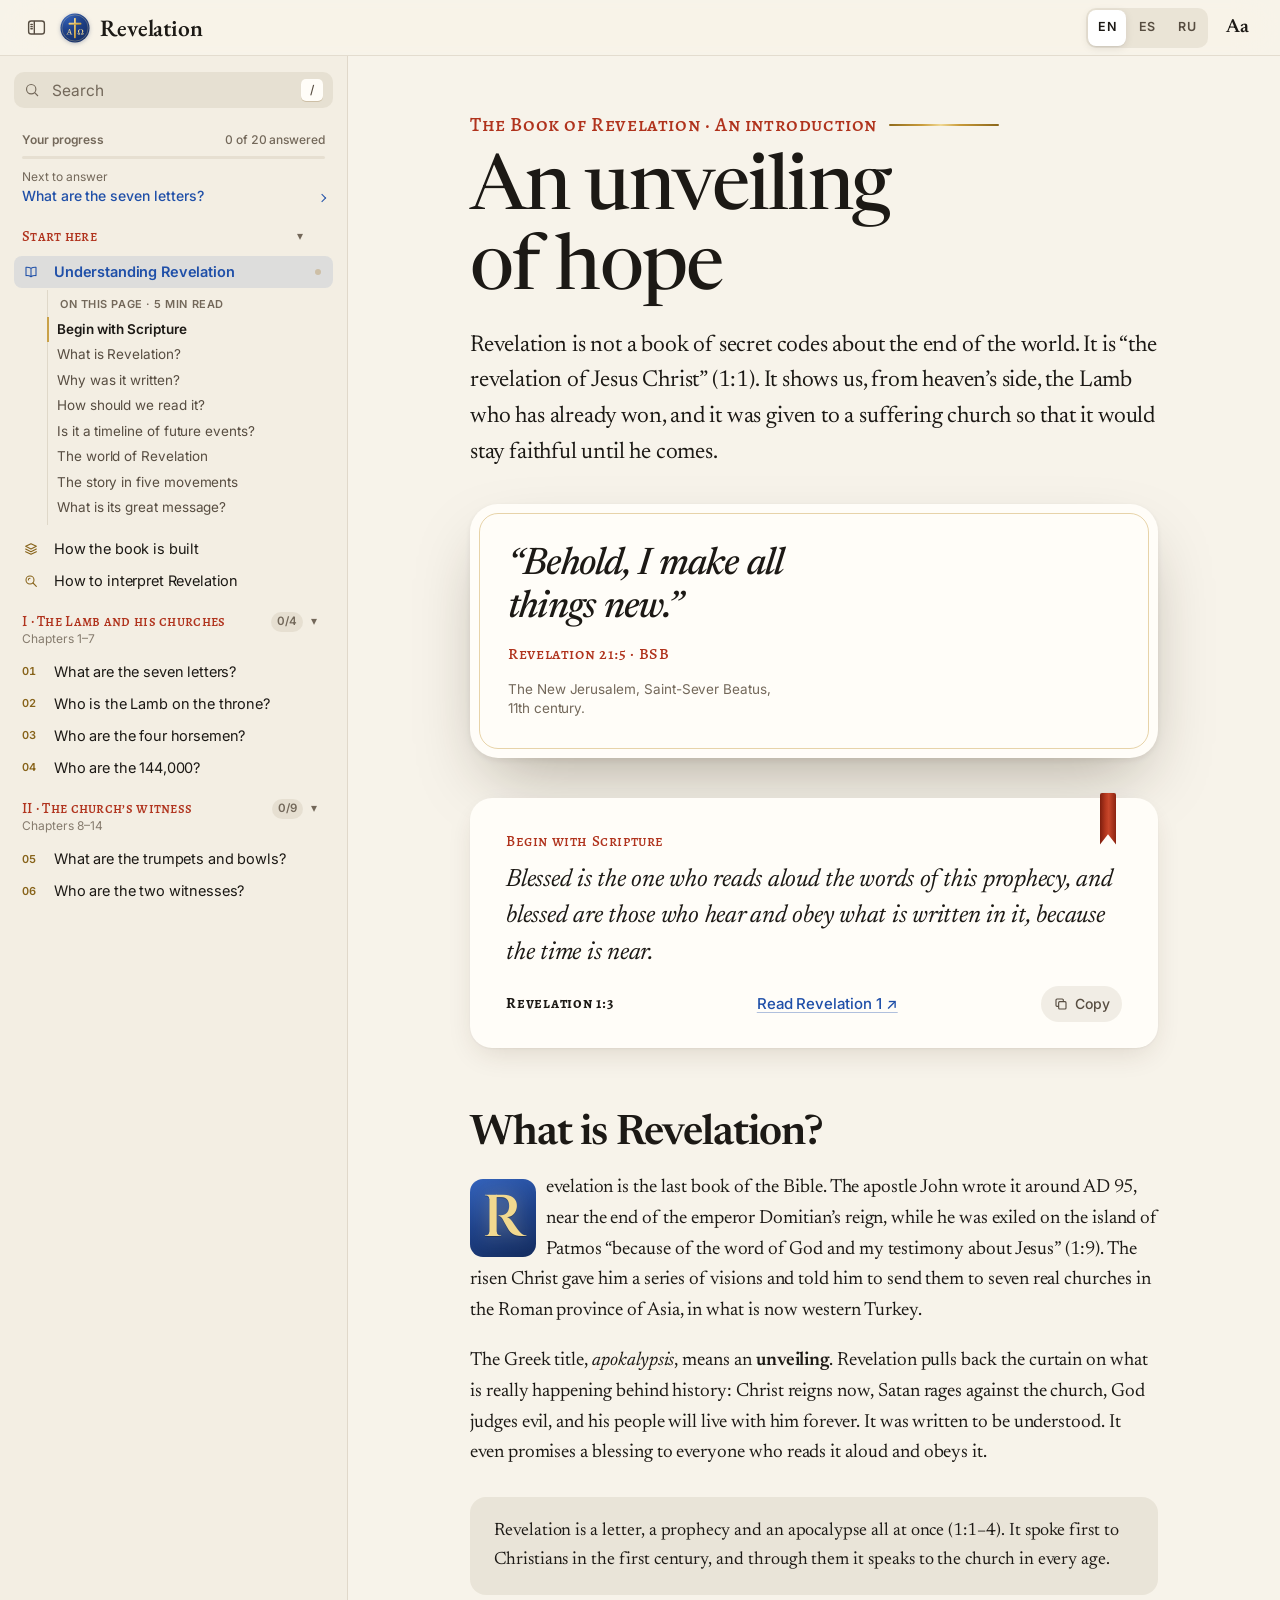
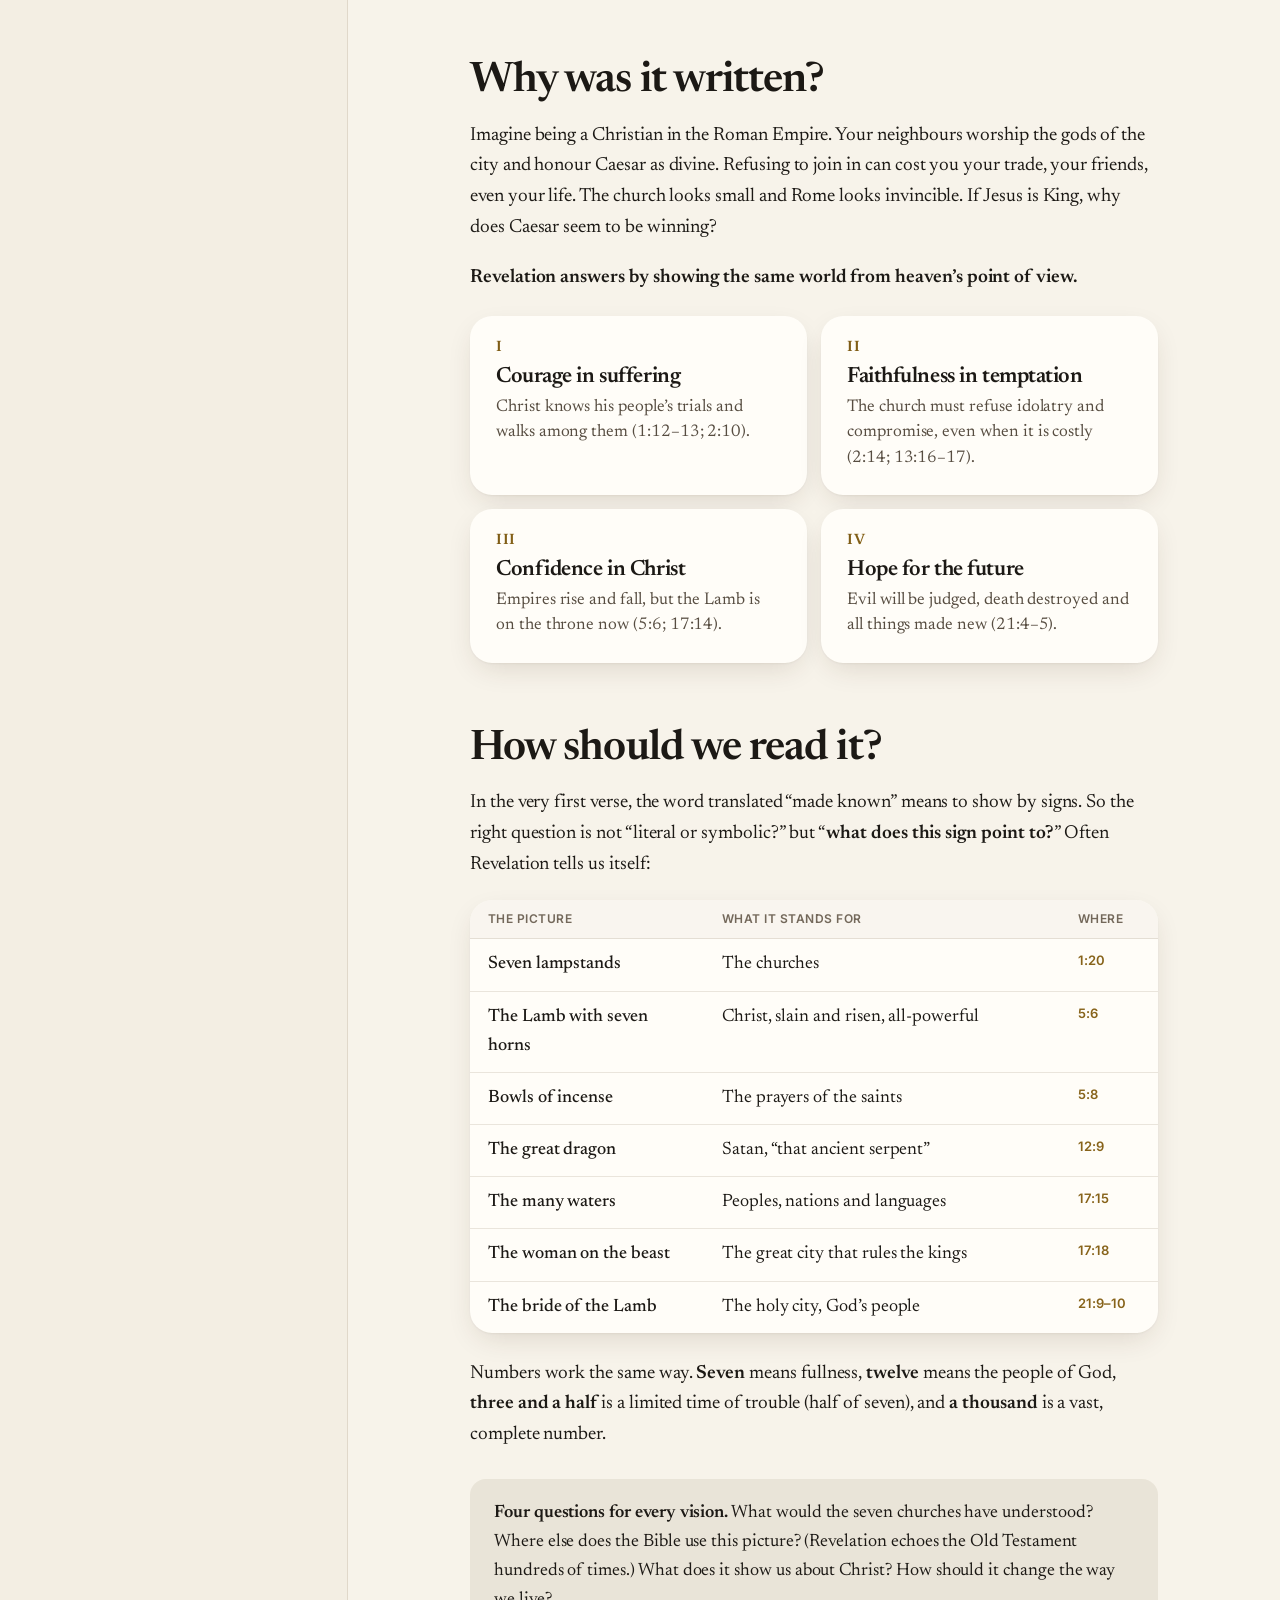
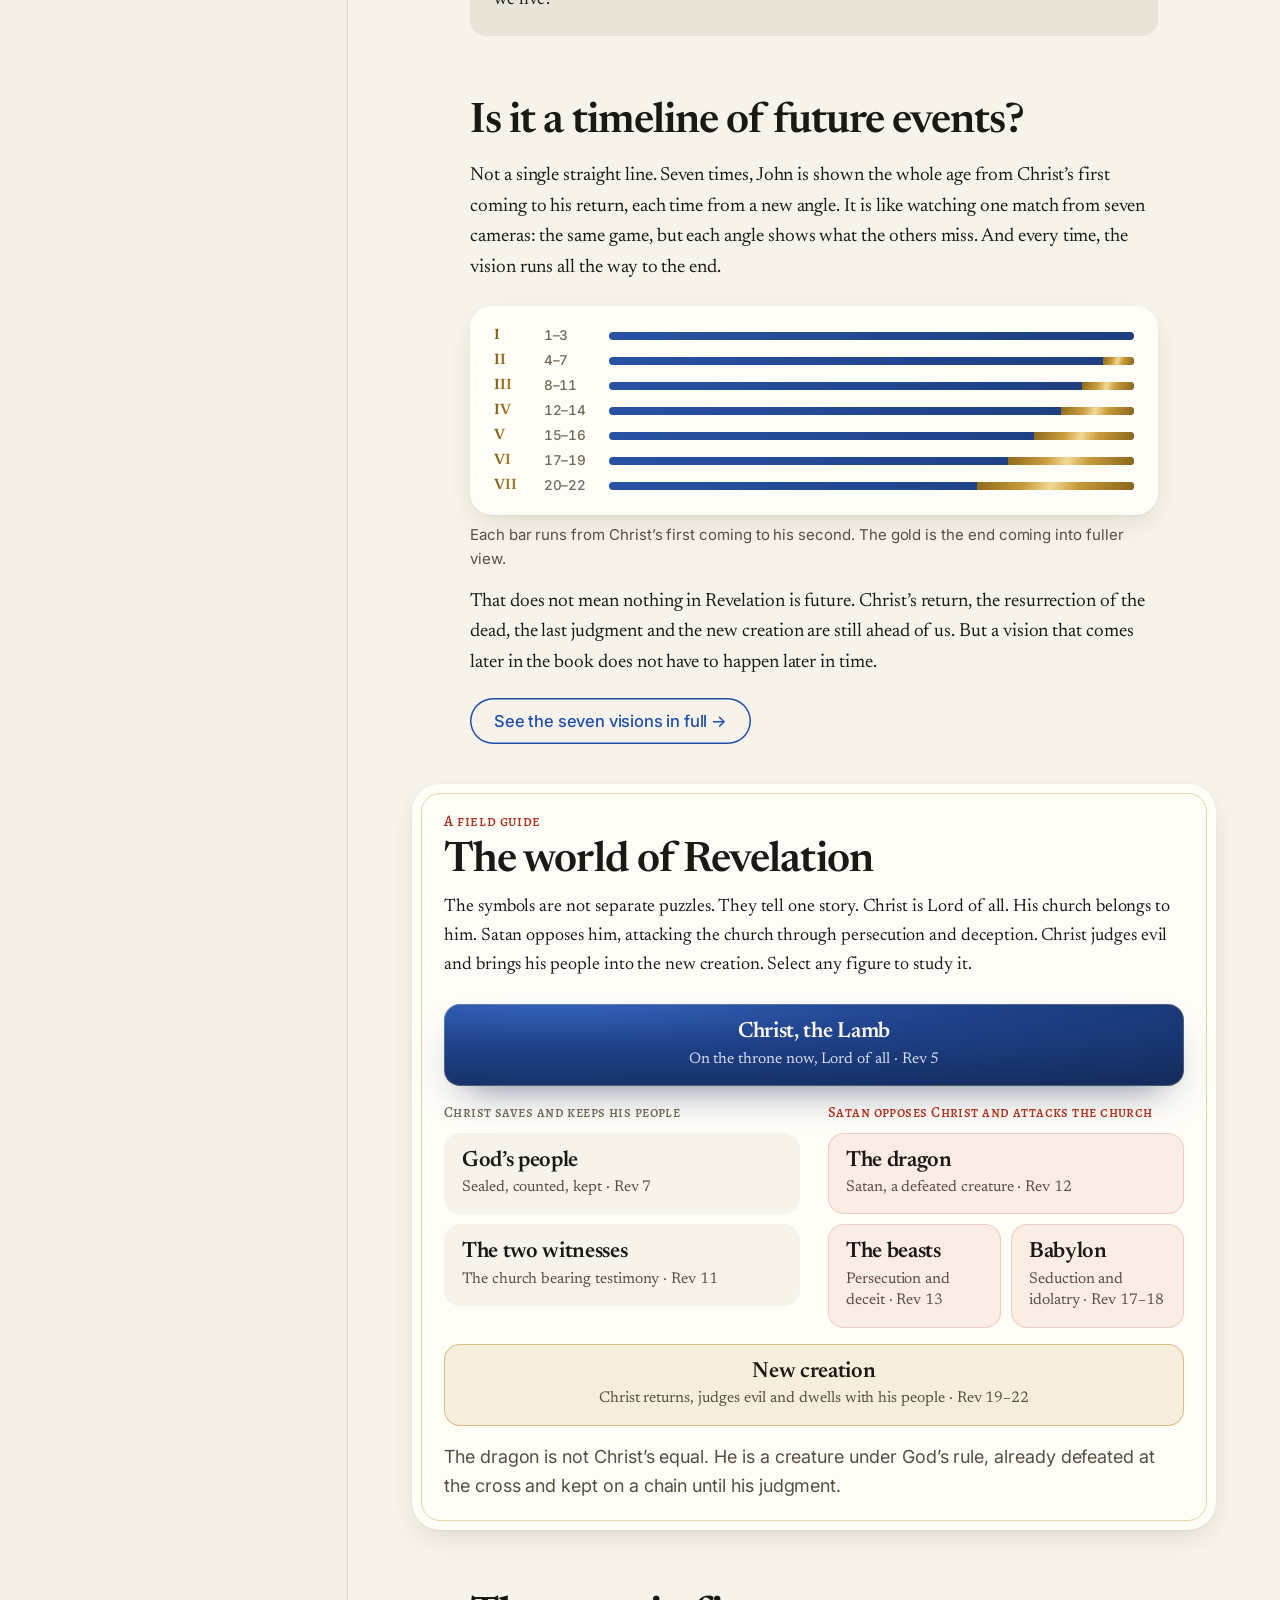
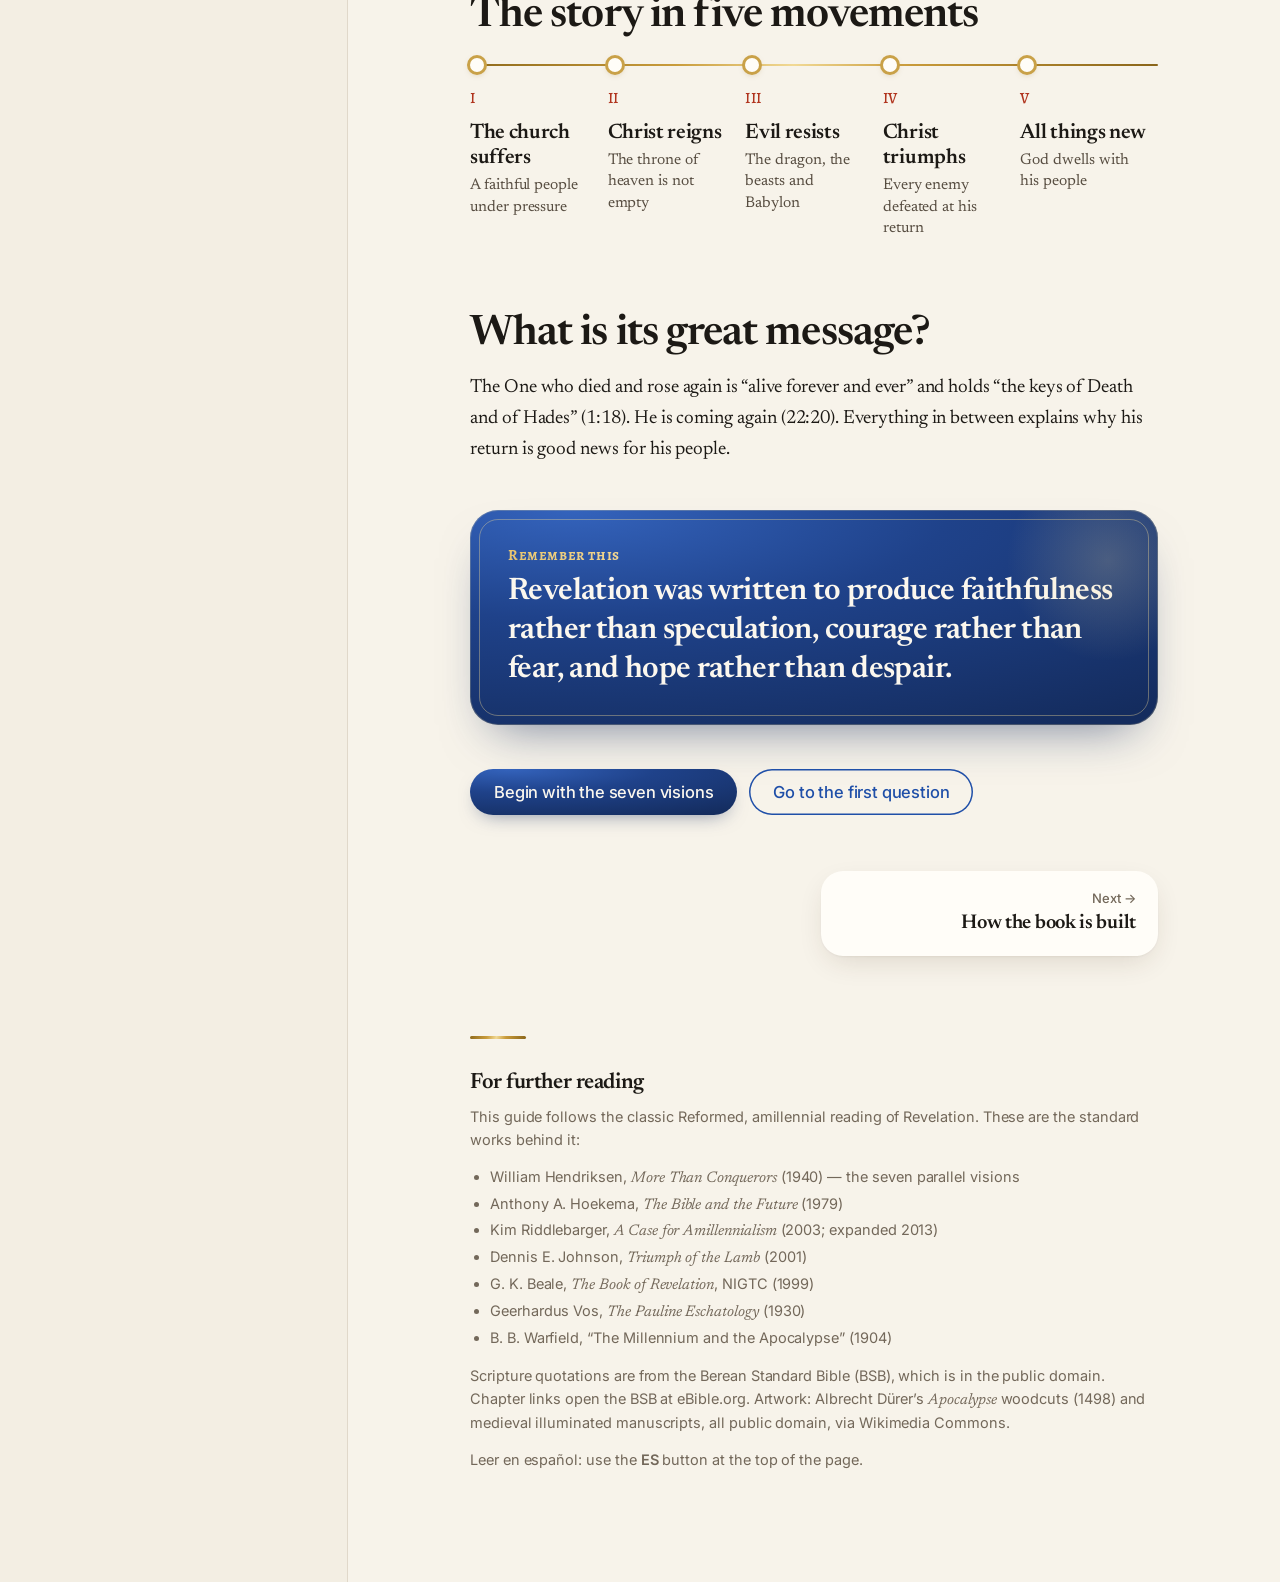
==== index.html @ bdaa878a "Use the favicon from the page itself; drop the placeholder Omega Co-Authored-By: Claude Sonnet 5.5 <" ====
<!DOCTYPE html>
<html lang="en">
<head>
<meta charset="utf-8">
<meta name="viewport" content="width=device-width,initial-scale=1,viewport-fit=cover">
<meta name="color-scheme" content="light dark">
<link rel="icon" type="image/svg+xml" href="data:image/svg+xml,%3Csvg xmlns=%22http://www.w3.org/2000/svg%22 viewBox=%220 0 32 32%22%3E%3Cdefs%3E%0A%3CradialGradient id=%22f-lap%22 cx=%2218%25%22 cy=%220%25%22 r=%22130%25%22%3E%3Cstop offset=%220%22 stop-color=%22%233767C2%22/%3E%3Cstop offset=%22.45%22 stop-color=%22%231F428A%22/%3E%3Cstop offset=%221%22 stop-color=%22%23122858%22/%3E%3C/radialGradient%3E%0A%3ClinearGradient id=%22f-gold%22 x1=%220%22 y1=%220%22 x2=%221%22 y2=%221%22%3E%3Cstop offset=%220%22 stop-color=%22%23FBEBB8%22/%3E%3Cstop offset=%22.45%22 stop-color=%22%23E2BD62%22/%3E%3Cstop offset=%221%22 stop-color=%22%23A97F25%22/%3E%3C/linearGradient%3E%0A%3C/defs%3E%0A%3Ccircle cx=%2216%22 cy=%2216%22 r=%2215.5%22 fill=%22url%28%23f-lap%29%22/%3E%0A%3Ccircle cx=%2216%22 cy=%2216%22 r=%2214%22 fill=%22none%22 stroke=%22%23F1D995%22 stroke-opacity=%22.45%22 stroke-width=%22.7%22/%3E%0A%3Crect x=%2215%22 y=%225.2%22 width=%222%22 height=%2221.6%22 rx=%22.6%22 fill=%22url%28%23f-gold%29%22/%3E%0A%3Crect x=%229.2%22 y=%2210.4%22 width=%2213.6%22 height=%222%22 rx=%22.6%22 fill=%22url%28%23f-gold%29%22/%3E%0A%3Cpath d=%22M7.15 22.84Q7.05 22.84 6.98 22.81Q6.91 22.78 6.91 22.71Q6.91 22.64 6.97 22.59Q7.04 22.55 7.14 22.52Q7.39 22.45 7.57 22.31Q7.76 22.16 7.87 21.91Q8.09 21.41 8.28 20.94Q8.48 20.47 8.66 20.01Q8.84 19.54 9.03 19.06Q9.21 18.58 9.4 18.04Q9.5 17.78 9.53 17.63Q9.57 17.49 9.59 17.42Q9.72 17.38 9.83 17.35Q9.94 17.31 10.08 17.26Q10.2 17.2 10.29 17.11Q10.37 17.01 10.42 16.96Q10.44 16.94 10.47 16.94Q10.49 16.93 10.52 16.98Q10.55 17.03 10.56 17.08Q10.58 17.13 10.6 17.19Q10.79 17.8 10.99 18.43Q11.19 19.05 11.39 19.66Q11.59 20.26 11.77 20.82Q11.96 21.37 12.11 21.84Q12.19 22.07 12.3 22.21Q12.42 22.34 12.56 22.42Q12.7 22.49 12.88 22.53Q12.99 22.56 13.05 22.6Q13.11 22.65 13.11 22.72Q13.11 22.77 13.05 22.8Q13 22.83 12.91 22.83Q12.76 22.83 12.52 22.82Q12.28 22.81 12.03 22.8Q11.78 22.78 11.59 22.78Q11.41 22.78 11.2 22.79Q10.99 22.8 10.78 22.81Q10.57 22.82 10.43 22.82Q10.34 22.82 10.28 22.79Q10.21 22.76 10.21 22.7Q10.21 22.63 10.28 22.58Q10.35 22.53 10.44 22.52Q10.75 22.46 10.89 22.36Q11.03 22.25 10.99 22.04Q10.97 21.9 10.92 21.69Q10.86 21.49 10.81 21.27Q10.75 21.05 10.69 20.87Q10.68 20.8 10.64 20.77Q10.61 20.74 10.51 20.74H8.96Q8.9 20.74 8.87 20.78Q8.83 20.82 8.82 20.9Q8.78 21.01 8.74 21.15Q8.69 21.3 8.64 21.45Q8.59 21.6 8.56 21.73Q8.52 21.85 8.5 21.95Q8.46 22.18 8.58 22.31Q8.71 22.45 9.02 22.52Q9.25 22.59 9.25 22.71Q9.25 22.76 9.19 22.79Q9.14 22.82 9.03 22.82Q8.83 22.82 8.62 22.8Q8.4 22.79 8.15 22.79Q7.89 22.79 7.64 22.82Q7.4 22.84 7.15 22.84ZM9.2 20.35H10.39Q10.51 20.35 10.51 20.3Q10.51 20.27 10.51 20.25Q10.5 20.24 10.49 20.2L9.89 18.22Q9.86 18.1 9.83 18.1Q9.82 18.1 9.77 18.21L9.05 20.2Q9.03 20.25 9.03 20.27Q9.03 20.31 9.08 20.33Q9.13 20.35 9.2 20.35Z%22 fill=%22%23F1D995%22/%3E%0A%3Cpath d=%22M19.21 22.83Q19.14 22.83 19.1 22.8Q19.06 22.77 19.04 22.71Q18.99 22.52 18.89 22.25Q18.79 21.99 18.71 21.75Q18.62 21.5 18.62 21.37Q18.62 21.25 18.73 21.25Q18.8 21.25 18.85 21.3Q18.9 21.35 18.95 21.43Q19.08 21.73 19.35 21.81Q19.62 21.88 19.95 21.88L20.56 21.87Q20.62 21.87 20.63 21.83Q20.64 21.79 20.6 21.74Q20.13 21.49 19.8 21.17Q19.48 20.86 19.32 20.45Q19.15 20.05 19.15 19.57Q19.15 19 19.38 18.54Q19.61 18.09 20.01 17.76Q20.41 17.44 20.92 17.27Q21.44 17.09 22.03 17.09Q22.58 17.09 23.09 17.26Q23.6 17.43 24 17.74Q24.39 18.06 24.62 18.5Q24.86 18.95 24.86 19.49Q24.86 19.98 24.69 20.39Q24.53 20.8 24.21 21.14Q23.88 21.47 23.41 21.73Q23.36 21.77 23.34 21.82Q23.32 21.86 23.38 21.88H24.2Q24.51 21.89 24.73 21.77Q24.95 21.66 25.07 21.4Q25.11 21.31 25.16 21.26Q25.22 21.22 25.29 21.22Q25.39 21.22 25.39 21.34Q25.39 21.42 25.34 21.59Q25.29 21.76 25.21 21.96Q25.14 22.16 25.07 22.36Q25 22.56 24.97 22.71Q24.95 22.77 24.9 22.8Q24.86 22.83 24.79 22.83Q24.68 22.83 24.51 22.83Q24.34 22.82 24.1 22.81Q23.89 22.81 23.72 22.8Q23.54 22.8 23.38 22.8Q23.23 22.8 23.1 22.8Q22.96 22.8 22.82 22.8Q22.67 22.8 22.47 22.8Q22.41 22.8 22.41 22.71Q22.41 22.59 22.48 22.41Q22.55 22.23 22.64 22.15Q22.89 21.95 23.11 21.6Q23.33 21.26 23.47 20.82Q23.62 20.38 23.62 19.91Q23.62 19.43 23.51 18.98Q23.4 18.53 23.2 18.19Q22.99 17.85 22.68 17.64Q22.38 17.43 21.97 17.43Q21.59 17.43 21.29 17.62Q20.99 17.8 20.79 18.13Q20.59 18.45 20.49 18.87Q20.39 19.28 20.39 19.74Q20.39 20.25 20.52 20.72Q20.64 21.19 20.86 21.57Q21.09 21.94 21.37 22.17Q21.47 22.25 21.52 22.41Q21.58 22.57 21.59 22.71Q21.6 22.75 21.58 22.77Q21.56 22.8 21.53 22.8Q21.33 22.8 21.18 22.8Q21.03 22.8 20.89 22.8Q20.76 22.8 20.61 22.8Q20.46 22.8 20.3 22.8Q20.13 22.81 19.94 22.81Q19.69 22.82 19.51 22.83Q19.33 22.83 19.21 22.83Z%22 fill=%22%23F1D995%22/%3E%3C/svg%3E">
<link rel="icon" type="image/png" sizes="32x32" href="[data-uri]">
<link rel="apple-touch-icon" href="[data-uri]">
<meta name="apple-mobile-web-app-title" content="Revelation">
<meta name="theme-color" content="#F7F3EA" media="(prefers-color-scheme: light)">
<meta name="theme-color" content="#13110E" media="(prefers-color-scheme: dark)">
<meta name="description" content="A clear, hopeful guide to the Book of Revelation: seven visions of one age, and twenty of its most misunderstood questions, read in the light of all Scripture.">
<title>Revelation · The Illuminated Codex / Apocalipsis · El Códice Iluminado / Откровение · Иллюминированный кодекс</title>
<script>
/* Apply saved reading settings before first paint, so there is no flash. */
(function () {
  try {
    var get = function (k) { var v = localStorage.getItem('codex:' + k); return v === null ? null : JSON.parse(v); };
    var r = document.documentElement, theme = get('theme') || 'vellum', size = get('size');
    if (theme === 'auto') theme = matchMedia('(prefers-color-scheme: dark)').matches ? 'night' : 'vellum';
    r.dataset.theme = theme;
    if (size) r.style.setProperty('--zoom', size);
    if (get('side') === false) r.dataset.side = 'hidden';
  } catch (e) { document.documentElement.dataset.theme = 'vellum'; }
})();
</script>
<link rel="preconnect" href="https://fonts.googleapis.com">
<link rel="preconnect" href="https://fonts.gstatic.com" crossorigin>
<link rel="stylesheet" href="https://fonts.googleapis.com/css2?family=Alegreya+SC:wght@500;700&amp;family=Cinzel:wght@600&amp;family=EB+Garamond:wght@600&amp;family=Inter:opsz,wght@14..32,400..700&amp;family=Literata:ital,opsz,wght@0,7..72,400..650;1,7..72,400..600&amp;family=Newsreader:ital,opsz,wght@0,6..72,400..650;1,6..72,400..600&amp;display=swap">
<style>
/* ==========================================================================
   Revelation · The Illuminated Codex
   One stylesheet. Tokens first, then layout, then components.
   ========================================================================== */

:root{
  --vellum:#F4EBD6;      /* page ground */
  --vellum-2:#EADBB9;    /* deeper vellum: panels, "age to come" */
  --paper:#FBF6EA;       /* raised surfaces */
  --rule:#D9C7A0;        /* hairlines */
  --rule-strong:#A68A62;
  --ink:#2B1D12;         /* body text */
  --ink-2:#5A4632;       /* secondary text */
  --ink-3:#7A6449;       /* captions (still 4.5:1 on vellum) */
  --lapis:#1F3A6B;       /* Christ, the church, the present age */
  --lapis-2:#2E4E86;
  --lapis-ink:#F6EEDC;   /* text on lapis */
  --gilt:#C9A045;        /* gold leaf: fills and rules only */
  --gilt-deep:#7E5A17;   /* gold as text */
  --gilt-pale:#E6C877;   /* gold on lapis */
  --vermilion:#9E2A17;   /* rubrics, warnings */
  --vermilion-pale:#F3DED2;
  --verdigris:#2F6152;   /* correct answers, connections */
  --verdigris-pale:#DCE8DF;
  --link:#1F3A6B;        /* lapis used as text */
  --hover:#FFFFFF;       /* hovered raised surface */
  --art-bg:#EFE6CF;
  --myth-line:#E2BFAE;
  --myth-ink:#4A2418;
  --enemy-line:#D9A894;
  --clean-bg:#EEF3EC;
  --select:#E3CF9B;
  --christ-small:#DCE3F0;
  --shade:rgba(27,20,12,.55);
  --shadow:0 18px 50px rgba(43,29,18,.18);
  --side-w:300px;

  --display:'EB Garamond',Georgia,'Times New Roman',serif;
  --text:'EB Garamond',Georgia,'Times New Roman',serif;
  --caps:'Cinzel',Georgia,serif;

  --measure:44rem;
  --wide:62rem;
  --radius:3px;
  --top:64px;
}

/* Night: a low-glare page for evening reading */
:root[data-theme="night"]{
  color-scheme:dark;
  --vellum:#1B1612; --vellum-2:#2A221A; --paper:#231C16;
  --rule:#3B3126; --rule-strong:#6A5944;
  --ink:#EDE3CF; --ink-2:#CDBEA4; --ink-3:#AE9D82;
  --lapis:#2A4A80; --lapis-2:#335A98; --lapis-ink:#F4ECDA;
  --gilt:#B9933F; --gilt-deep:#D6B266; --gilt-pale:#E8CD84;
  --vermilion:#E58A6D; --vermilion-pale:#3A221A;
  --verdigris:#86C3AC; --verdigris-pale:#1C3329;
  --link:#A9C2EE; --hover:#2D251D; --art-bg:#D8CCB1;
  --myth-line:#5C3527; --myth-ink:#F2D3C4; --enemy-line:#6E3F30; --clean-bg:#1F2E26;
  --select:#5A4A2A; --christ-small:#C9D5EC; --shade:rgba(0,0,0,.6); --shadow:0 18px 50px rgba(0,0,0,.5);
}

*,*::before,*::after{box-sizing:border-box}
html{scroll-padding-top:calc(var(--top) + 24px);-webkit-text-size-adjust:100%;overflow-x:clip}
@media (prefers-reduced-motion:no-preference){html{scroll-behavior:smooth}}
body{
  margin:0;background:var(--vellum);color:var(--ink);
  font:400 19px/1.7 var(--text);
  font-kerning:normal;font-variant-ligatures:common-ligatures;
  -webkit-font-smoothing:antialiased;overflow-x:clip;
}
img{max-width:100%;display:block}
button,input,select{font:inherit;color:inherit}
button{cursor:pointer}
a{color:var(--link);text-decoration-thickness:1px;text-underline-offset:3px}
a:hover{color:var(--vermilion)}
::selection{background:var(--select);color:var(--ink)}
:focus-visible{outline:3px solid var(--lapis-2);outline-offset:3px}
[hidden]{display:none!important}
.sr-only{position:absolute;width:1px;height:1px;padding:0;margin:-1px;overflow:hidden;clip:rect(0 0 0 0);white-space:nowrap;border:0}
.skip{position:absolute;left:16px;top:-60px;z-index:300;background:var(--lapis);color:var(--lapis-ink);padding:10px 16px;font:500 15px var(--text);text-decoration:none}
.skip:focus{top:12px;color:var(--lapis-ink)}

/* ---------- Top bar ---------- */
.topbar{position:sticky;top:0;z-index:50;height:var(--top);background:var(--vellum);border-bottom:1px solid var(--rule)}
.topbar-inner{max-width:1480px;height:100%;margin:0 auto;padding:0 28px;display:flex;align-items:center;justify-content:space-between;gap:16px}
.brand{display:flex;align-items:baseline;gap:12px;text-decoration:none;color:var(--ink);min-width:0}
.brand-mark{font:600 24px/1 var(--caps);letter-spacing:.06em;color:var(--ink)}
.brand-sub{font:400 15px/1 var(--text);font-style:italic;color:var(--ink-2);white-space:nowrap}
.top-actions{display:flex;align-items:center;gap:10px}
.top-status{font:500 12px/1 var(--caps);letter-spacing:.14em;text-transform:uppercase;color:var(--ink-2);white-space:nowrap}
.lang-pick{display:inline-flex;border:1px solid var(--rule-strong);border-radius:var(--radius);background:var(--paper);overflow:hidden}
.lang-pick button{min-width:44px;min-height:44px;padding:0 10px;border:0;background:none;font:600 12.5px/1 var(--caps);letter-spacing:.12em;color:var(--ink-2)}
.lang-pick button+button{border-left:1px solid var(--rule-strong)}
.lang-pick button:hover{color:var(--link);background:var(--hover)}
.lang-pick button[aria-pressed="true"]{background:var(--lapis);color:var(--lapis-ink);cursor:default}
.contents-btn{display:inline-flex;align-items:center;gap:8px;min-height:44px;padding:0 14px;border:1px solid var(--rule-strong);border-radius:var(--radius);background:var(--paper);font:500 13px/1 var(--caps);letter-spacing:.12em;text-transform:uppercase;color:var(--ink)}
.contents-btn svg{width:18px;height:18px}
.progress{position:fixed;top:var(--top);left:0;right:0;height:2px;z-index:51;pointer-events:none}
.progress span{display:block;height:100%;width:0;background:var(--gilt)}

/* ---------- Layout ---------- */
.layout{max-width:1480px;margin:0 auto;display:grid;grid-template-columns:var(--side-w) minmax(0,1fr)}
:root[data-side="hidden"]{--side-w:0px}
:root[data-side="hidden"] .side{display:none}
:root[data-side="hidden"] .layout{grid-template-columns:minmax(0,1fr)}
.reading{grid-column:-2/-1}
#pages{zoom:var(--zoom,1)}
.side{border-right:1px solid var(--rule);min-width:0}
.side-inner{position:sticky;top:var(--top);max-height:calc(100vh - var(--top));overflow-y:auto;padding:20px 16px 40px 22px;scrollbar-width:thin;scrollbar-color:var(--rule-strong) transparent}
.reading{min-width:0;padding:56px clamp(22px,5vw,72px) 96px}

/* ---------- Navigation (sidebar + drawer share markup) ---------- */
.nav-group{margin:0 0 22px}
.nav-group-title{margin:0 0 6px;padding:0 10px;font:600 11.5px/1.5 var(--caps);letter-spacing:.16em;text-transform:uppercase;color:var(--vermilion)}
.nav-group-sub{display:block;font:italic 400 13.5px/1.4 var(--text);letter-spacing:0;text-transform:none;color:var(--ink-3);margin-top:1px}
.nav-list{list-style:none;margin:0;padding:0}
.nav-link{display:grid;grid-template-columns:30px minmax(0,1fr) 16px;align-items:baseline;gap:6px;width:100%;padding:7px 10px;border:0;border-left:2px solid transparent;background:none;text-align:left;font:400 16px/1.35 var(--text);color:var(--ink-2);text-decoration:none;border-radius:0}
.nav-link:hover{background:var(--vellum-2);color:var(--ink)}
.nav-link[aria-current="page"]{border-left-color:var(--link);background:var(--paper);color:var(--ink);font-weight:500}
.nav-num{font:500 12px/1 var(--caps);color:var(--gilt-deep);letter-spacing:.04em}
.nav-done{font-size:13px;color:var(--verdigris);opacity:0;text-align:center}
.nav-link.is-done .nav-done{opacity:1}
.nav-link.is-seen .nav-done{opacity:1;font-size:0}
.nav-link.is-seen .nav-done::before{content:'';display:inline-block;width:6px;height:6px;border-radius:50%;background:var(--rule-strong);vertical-align:middle}

/* ---------- Drawer (mobile contents) ---------- */
.drawer{position:fixed;inset:0;z-index:200}
.drawer-shade{position:absolute;inset:0;background:var(--shade)}
.drawer-panel{position:absolute;left:0;right:0;bottom:0;max-height:88dvh;display:flex;flex-direction:column;background:var(--vellum);border-top:3px double var(--gilt);padding-bottom:env(safe-area-inset-bottom,0)}
.drawer-head{display:flex;align-items:center;justify-content:space-between;gap:12px;padding:16px 18px 10px}
.drawer-head h2{margin:0;font:500 26px/1.1 var(--display)}
.drawer-kicker{display:block;font:600 11px/1.4 var(--caps);letter-spacing:.16em;text-transform:uppercase;color:var(--vermilion)}
.icon-btn{display:inline-grid;place-items:center;min-width:44px;min-height:44px;border:1px solid var(--rule-strong);border-radius:50%;background:var(--paper);color:var(--ink)}
.search-box{display:flex;align-items:center;gap:10px;padding:0 12px;border:1px solid var(--rule-strong);background:var(--paper);border-radius:var(--radius)}
.search-box svg{flex:none;width:18px;height:18px;color:var(--ink-3)}
.search-box input{flex:1;min-width:0;height:42px;border:0;background:none;outline:none;font-size:16.5px;color:var(--ink)}
.search-box input::placeholder{color:var(--ink-3)}
.search-box:focus-within{outline:3px solid var(--lapis-2);outline-offset:2px}
.drawer-search{margin:0 18px 10px}
.drawer-search input{height:46px;font-size:17px}
.drawer-list{flex:1;min-height:0;overflow-y:auto;overscroll-behavior:contain;padding:4px 10px 20px}
.drawer-list .nav-link{min-height:48px;align-items:center;font-size:17px}
.drawer-empty{padding:16px 12px;color:var(--ink-2)}
body.drawer-open{overflow:hidden}

/* ---------- Page shell ---------- */
.page{max-width:var(--measure);margin:0 auto}
.page:focus{outline:none}
@media (prefers-reduced-motion:no-preference){.page:not([hidden]){animation:reveal .35s ease both}}
@keyframes reveal{from{opacity:.2;transform:translateY(8px)}to{opacity:1;transform:none}}
.wide{position:relative;left:50%;transform:translateX(-50%);width:min(var(--wide),calc((100vw - 48px) / var(--zoom,1)))}
@media (min-width:1101px){.wide{width:min(var(--wide),calc((100vw - var(--side-w) - 2*clamp(22px,5vw,72px)) / var(--zoom,1)))}}
[tabindex="-1"]:focus{outline:none}

/* ---------- Typography ---------- */
h1,h2,h3{font-family:var(--display);font-weight:500;color:var(--ink);text-wrap:balance}
h1{font-size:clamp(42px,5.4vw,70px);line-height:1.02;letter-spacing:-.015em;margin:0 0 18px}
h2{font-size:clamp(28px,3.2vw,38px);line-height:1.12;margin:56px 0 16px}
h3{font-size:clamp(22px,2.3vw,26px);line-height:1.2;margin:32px 0 10px}
p{margin:0 0 1em}
.eyebrow{display:flex;align-items:center;flex-wrap:wrap;gap:10px;margin:0 0 18px;font:600 13px/1.5 var(--caps);letter-spacing:.18em;text-transform:uppercase;color:var(--vermilion)}
.eyebrow::after{content:'';flex:1;min-width:40px;max-width:120px;height:1px;background:var(--gilt)}
.lead{font-size:clamp(20px,2vw,23px);line-height:1.55;color:var(--ink)}
.deck{font-size:22px;font-style:italic;color:var(--ink-2);margin:-6px 0 18px}
.rubric{font:600 12.5px/1.5 var(--caps);letter-spacing:.16em;text-transform:uppercase;color:var(--vermilion);display:block;margin-bottom:8px}
.small{font-size:16px;color:var(--ink-2)}
strong{font-weight:600}
em{font-style:italic}
.ornament{display:flex;align-items:center;justify-content:center;gap:14px;margin:48px 0;color:var(--gilt-deep)}
.ornament::before,.ornament::after{content:'';flex:1;max-width:160px;height:1px;background:var(--gilt)}
.ornament span{width:8px;height:8px;background:var(--vermilion);transform:rotate(45deg)}

/* Illuminated initial — first paragraph of teaching sections */
.illum::first-letter{
  float:left;font:600 3.35em/1 var(--caps);color:var(--gilt-pale);background:var(--lapis);
  border:2px solid var(--gilt);padding:.16em .14em .1em;margin:.08em .14em 0 0;
}

/* ---------- Scripture chips ---------- */
.refs{display:flex;flex-wrap:wrap;gap:8px;list-style:none;margin:0 0 30px;padding:0}
.refs-label{width:100%;font:600 11.5px/1.4 var(--caps);letter-spacing:.16em;text-transform:uppercase;color:var(--ink-3)}
.refs a{display:inline-flex;align-items:center;gap:6px;min-height:36px;padding:4px 12px;border:1px solid var(--rule-strong);border-radius:999px;background:var(--paper);font-size:16px;color:var(--ink);text-decoration:none}
.refs a:hover{border-color:var(--link);color:var(--link)}
.refs a::after{content:'↗';font-size:13px;color:var(--ink-3)}

/* ---------- Vision locator strip ---------- */
.locator{display:flex;align-items:center;flex-wrap:wrap;gap:6px 12px;margin:0 0 26px;font-size:15.5px;color:var(--ink-2)}
.locator-track{display:flex;gap:3px}
.locator a{display:inline-grid;place-items:center;min-width:34px;height:28px;padding:0 4px;font:500 12px/1 var(--caps);letter-spacing:.04em;color:var(--ink-2);text-decoration:none;border:1px solid var(--rule)}
.locator a.on{background:var(--lapis);color:var(--lapis-ink);border-color:var(--lapis)}
.locator a:hover{border-color:var(--link)}

/* ---------- Art ---------- */
.art{margin:8px 0 36px;background:var(--paper);border:1px solid var(--rule);padding:14px}
.art img{width:100%;height:clamp(240px,36vw,420px);object-fit:contain;background:var(--art-bg);mix-blend-mode:multiply}
.art figcaption{padding:12px 4px 0;font-size:15.5px;line-height:1.45;font-style:italic;color:var(--ink-2)}
.art figcaption b{font-style:normal;font-weight:500;color:var(--ink)}
.art.is-missing img{display:none}
.art.is-missing::before{content:'✦';display:grid;place-items:center;height:120px;font-size:34px;color:var(--gilt);background:var(--art-bg)}

/* ---------- Passage ---------- */
.passage{margin:0 0 34px;padding:28px 30px 24px;background:var(--paper);border-top:3px double var(--gilt);border-bottom:3px double var(--gilt)}
.passage .rubric{margin-bottom:12px}
.passage p{margin:0 0 14px;font-size:clamp(21px,2.1vw,25px);line-height:1.5;font-style:italic;color:var(--ink)}
.passage footer{display:flex;justify-content:space-between;align-items:baseline;flex-wrap:wrap;gap:8px 16px}
.passage cite{font:600 14px/1.4 var(--caps);letter-spacing:.1em;font-style:normal;color:var(--ink)}
.passage a{font-size:16px}

/* ---------- Misunderstanding / teaching / lesson ---------- */
.myth{margin:0 0 36px;padding:20px 24px;background:var(--vermilion-pale);border:1px solid var(--myth-line)}
.myth .rubric{margin-bottom:6px}
.myth p{margin:0;font-size:21px;line-height:1.45;color:var(--myth-ink)}
.teach h2{margin-top:0}
.teach p{font-size:19.5px}
.lesson{margin:44px 0;padding:28px 30px;background:var(--lapis);color:var(--lapis-ink);border:1px solid var(--lapis);outline:1px solid var(--gilt);outline-offset:-8px}
.lesson .rubric{color:var(--gilt-pale)}
.lesson p{margin:0;font:500 clamp(22px,2.3vw,27px)/1.35 var(--display);color:var(--lapis-ink)}
.note{margin:28px 0;padding:18px 22px;background:var(--vellum-2);font-size:18px;color:var(--ink)}
.note p:last-child{margin:0}

/* ---------- Evidence ---------- */
.evidence{margin:48px 0 0}
.evidence h2{margin:0 0 6px}
.evidence-intro{font-size:17px;color:var(--ink-2);margin:0 0 14px}
.legend{display:flex;flex-wrap:wrap;gap:8px 16px;margin:0 0 16px;font-size:15px;color:var(--ink-2)}
.legend span{display:inline-flex;align-items:center;gap:6px}
.tag{display:inline-block;padding:2px 8px;font:600 10.5px/1.6 var(--caps);letter-spacing:.1em;text-transform:uppercase;border:1px solid currentColor;white-space:nowrap}
.tag.stated{color:var(--link)}
.tag.link{color:var(--verdigris)}
.tag.inference{color:var(--gilt-deep)}
.tag.caution{color:var(--vermilion)}
.ev{border-top:1px solid var(--rule)}
.ev:last-of-type{border-bottom:1px solid var(--rule)}
.ev summary{list-style:none;cursor:pointer;display:grid;grid-template-columns:28px minmax(0,1fr) auto 20px;align-items:center;gap:12px;min-height:56px;padding:10px 4px}
.ev summary::-webkit-details-marker{display:none}
.ev summary::after{content:'+';font:400 24px/1 var(--display);color:var(--gilt-deep);text-align:center}
.ev[open] summary::after{content:'−'}
.ev-n{font:500 13px/1 var(--caps);color:var(--gilt-deep)}
.ev-ref{font-weight:500;font-size:18px}
.ev-body{padding:0 4px 18px 44px;font-size:18px}
.ev-body p{margin:0 0 8px}
.ev-body a{font-size:16px}

/* ---------- Alternatives ---------- */
.alt{margin:40px 0 0;border:1px solid var(--rule-strong);background:var(--paper)}
.alt summary{list-style:none;cursor:pointer;display:flex;align-items:center;justify-content:space-between;gap:12px;min-height:56px;padding:12px 20px;font:600 13px/1.4 var(--caps);letter-spacing:.14em;text-transform:uppercase;color:var(--ink)}
.alt summary::-webkit-details-marker{display:none}
.alt summary::after{content:'+';font:400 26px/1 var(--display);color:var(--gilt-deep)}
.alt[open] summary::after{content:'−'}
.alt[open] summary{border-bottom:1px solid var(--rule)}
.alt-body{padding:18px 20px 22px}
.alt-intro{font-size:17px;color:var(--ink-2)}
.alt-grid{display:grid;grid-template-columns:1fr 1fr;gap:14px}
.alt-grid article{padding:16px 18px;border:1px solid var(--rule);background:var(--vellum)}
.alt-grid h3{margin:0 0 6px;font-size:20px}
.alt-grid p{margin:0;font-size:17px;line-height:1.55}
.alt-grid article.ours{background:var(--paper);border-color:var(--link)}
:root{--ours:'This guide · '}
:root[lang="es"]{--ours:'Esta guía · '}
.alt-grid article.ours h3::before{content:var(--ours);font:600 11px/1 var(--caps);letter-spacing:.12em;text-transform:uppercase;color:var(--link);vertical-align:2px}

/* ---------- Quiz ---------- */
.quiz{margin:44px 0 0;padding:26px 0 0;border-top:3px double var(--gilt)}
.quiz h3{margin:4px 0 16px}
.quiz-options{display:grid;gap:10px}
.quiz-opt{display:grid;grid-template-columns:30px minmax(0,1fr);gap:10px;align-items:start;width:100%;min-height:54px;padding:13px 16px;text-align:left;border:1px solid var(--rule-strong);border-radius:var(--radius);background:var(--paper);font-size:18px;line-height:1.45;color:var(--ink)}
.quiz-opt:hover:not(:disabled){border-color:var(--link);background:var(--hover)}
.quiz-letter{font:600 13px/1.9 var(--caps);color:var(--gilt-deep)}
.quiz-opt:disabled{cursor:default}
.quiz-opt.right{border-color:var(--verdigris);background:var(--verdigris-pale)}
.quiz-opt.right .quiz-letter{color:var(--verdigris)}
.quiz-opt.wrong{border-color:var(--vermilion);background:var(--vermilion-pale)}
.quiz-opt.wrong .quiz-letter{color:var(--vermilion)}
.quiz-opt.dim{opacity:.6}
.quiz-feedback{margin:16px 0 0;padding:16px 18px;background:var(--vellum-2);font-size:18px}
.quiz-feedback b{font-weight:600}
.quiz-retry{margin-top:10px;min-height:44px;padding:0 4px;border:0;background:none;color:var(--link);text-decoration:underline;text-underline-offset:3px;font-size:17px}

/* ---------- Pager ---------- */
.pager{display:grid;grid-template-columns:1fr 1fr;gap:12px;margin:56px 0 0;padding-top:26px;border-top:1px solid var(--rule)}
.pager a{display:flex;flex-direction:column;gap:2px;min-height:72px;padding:14px 18px;border:1px solid var(--rule-strong);background:var(--paper);text-decoration:none;color:var(--ink)}
.pager a:hover{border-color:var(--link)}
.pager a.next{text-align:right;grid-column:2}
.pager small{font:600 11.5px/1.5 var(--caps);letter-spacing:.14em;text-transform:uppercase;color:var(--vermilion)}
.pager span{font-size:19px;line-height:1.3}

/* ---------- Buttons ---------- */
.btn{display:inline-flex;align-items:center;gap:10px;min-height:48px;padding:0 20px;border:1px solid var(--lapis);background:var(--lapis);color:var(--lapis-ink);font:600 13px/1 var(--caps);letter-spacing:.14em;text-transform:uppercase;text-decoration:none;border-radius:var(--radius)}
.btn:hover{background:var(--lapis-2);color:var(--lapis-ink)}
.btn.ghost{background:transparent;color:var(--link);border-color:var(--link)}
.btn.ghost:hover{background:var(--paper);color:var(--link)}
.btn-row{display:flex;flex-wrap:wrap;gap:12px;margin:28px 0}
.resume{display:flex;flex-wrap:wrap;align-items:center;gap:8px 14px;margin:0 0 28px;padding:12px 16px;border:1px solid var(--rule-strong);background:var(--paper);font-size:17px}
.resume a{font-weight:500}

/* ---------- Intro ---------- */
.hero-art{display:grid;grid-template-columns:minmax(0,1.05fr) minmax(0,.95fr);margin:34px 0 40px;border:1px solid var(--rule-strong);background:var(--paper)}
.hero-art img{width:100%;height:100%;min-height:320px;max-height:440px;object-fit:cover}
.hero-art figcaption{display:flex;flex-direction:column;justify-content:center;gap:14px;padding:32px}
.hero-art blockquote{margin:0;font:italic 500 clamp(28px,3.2vw,38px)/1.2 var(--display);color:var(--ink)}
.hero-art cite{font:600 12.5px/1.5 var(--caps);letter-spacing:.14em;font-style:normal;color:var(--vermilion)}
.hero-art small{font-size:14.5px;font-style:italic;color:var(--ink-3)}
.hero-art.is-missing img{display:none}
.purpose{display:grid;grid-template-columns:1fr 1fr;gap:12px;margin:22px 0}
.purpose article{padding:20px 22px;background:var(--paper);border:1px solid var(--rule)}
.purpose h3{margin:0 0 4px;font-size:22px}
.purpose p{margin:0;font-size:17.5px;line-height:1.5;color:var(--ink-2)}
.purpose .n{font:600 12px/1 var(--caps);letter-spacing:.12em;color:var(--vermilion)}
.symbols{width:100%;border-collapse:collapse;margin:16px 0 26px;font-size:18px}
.symbols th,.symbols td{text-align:left;vertical-align:top;padding:11px 10px;border-bottom:1px solid var(--rule)}
.symbols th{font:600 12px/1.5 var(--caps);letter-spacing:.12em;text-transform:uppercase;color:var(--ink-3);border-bottom:1px solid var(--rule-strong)}
.symbols td:first-child{font-weight:500;width:34%}
.symbols td:last-child{color:var(--ink-2);font-size:16.5px;white-space:nowrap}
.movements{list-style:none;margin:24px 0;padding:0;display:grid;grid-template-columns:repeat(5,minmax(0,1fr));border-top:2px solid var(--gilt)}
.movements li{position:relative;padding:20px 12px 8px 0}
.movements li::before{content:'';position:absolute;top:-6px;left:0;width:10px;height:10px;background:var(--vellum);border:2px solid var(--gilt-deep);transform:rotate(45deg)}
.movements b{display:block;font:500 21px/1.2 var(--display);margin:6px 0 4px}
.movements small{display:block;font-size:15.5px;line-height:1.4;color:var(--ink-2)}
.movements .n{font:600 12px/1 var(--caps);letter-spacing:.12em;color:var(--vermilion)}

/* World of Revelation schema */
.world{margin:40px 0;padding:28px clamp(16px,3vw,32px) 30px;background:var(--paper);border:1px solid var(--rule-strong)}
.world h2{margin:0 0 8px}
.world > p{font-size:18px}
.world-grid{display:grid;grid-template-columns:1fr 1fr;gap:16px 28px;margin:24px 0 8px}
.node{display:flex;flex-direction:column;align-items:flex-start;gap:3px;width:100%;padding:16px 18px;text-align:left;text-decoration:none;color:var(--ink);background:var(--vellum);border:1px solid var(--rule-strong)}
.node:hover{border-color:var(--link);color:var(--ink)}
.node b{font:500 22px/1.15 var(--display)}
.node small{font-size:15.5px;line-height:1.4;color:var(--ink-2)}
.node.christ{grid-column:1/-1;background:var(--lapis);border-color:var(--lapis);color:var(--lapis-ink);outline:1px solid var(--gilt);outline-offset:-6px;align-items:center;text-align:center}
.node.christ small{color:var(--christ-small)}
.node.christ:hover{color:var(--lapis-ink);background:var(--lapis-2)}
.node.enemy{background:var(--vermilion-pale);border-color:var(--enemy-line)}
.node.newc{grid-column:1/-1;align-items:center;text-align:center;background:var(--vellum-2);border-color:var(--gilt)}
.world-col{display:flex;flex-direction:column;gap:10px}
.world-label{font:600 11.5px/1.5 var(--caps);letter-spacing:.14em;text-transform:uppercase;color:var(--ink-3)}
.world-label.red{color:var(--vermilion)}
.world-pair{display:grid;grid-template-columns:1fr 1fr;gap:10px}
.world-foot{font-size:16.5px;color:var(--ink-2);margin:16px 0 0}

/* ---------- Seven visions graphic ---------- */
.visions{margin:30px 0 20px;padding:clamp(18px,3vw,36px);background:var(--vellum);border:1px solid var(--gilt);outline:1px solid var(--gilt);outline-offset:4px}
.visions-title{text-align:center;margin:0 0 6px}
.visions-title .rubric{margin-bottom:4px}
.visions-title h3{margin:0;font:500 clamp(28px,3.4vw,40px)/1.1 var(--display);letter-spacing:.01em}
.visions-title p{margin:8px auto 0;max-width:36em;font-style:italic;color:var(--ink-2);font-size:18px}
.vgrid{display:grid;grid-template-columns:minmax(0,15rem) minmax(0,1fr) minmax(0,9.5rem);margin-top:26px}
.vcell{min-width:0}
.vmid{border-left:1px solid var(--rule-strong);border-right:1px solid var(--rule-strong)}
.vend{background:var(--vellum-2)}
.vaxis{padding:0 0 12px;font:600 11.5px/1.4 var(--caps);letter-spacing:.12em;text-transform:uppercase;color:var(--ink-2)}
.vaxis.vmid{display:flex;justify-content:space-between;gap:8px;padding-left:12px;padding-right:12px}
.vaxis.vmid span:nth-child(2){color:var(--link);text-align:center}
.vaxis.vend{padding-left:14px;display:flex;align-items:flex-end}
.vpart{padding:20px 16px 8px 0;border-top:1px solid var(--rule);font:600 11.5px/1.5 var(--caps);letter-spacing:.16em;text-transform:uppercase;color:var(--vermilion)}
.vpart.vmid{padding:20px 16px 8px;font:italic 400 16px/1.4 var(--text);letter-spacing:0;text-transform:none;color:var(--ink-2)}
.vpart.vend{border-top:1px solid var(--rule)}
.vrow{display:contents}
.vlabel{display:flex;align-items:center;gap:12px;width:100%;padding:12px 14px 12px 0;border:0;background:none;text-align:left;color:var(--ink)}
.vlabel .vn{flex:none;width:40px;font:500 20px/1 var(--caps);color:var(--vermilion)}
.vlabel .vt{display:flex;flex-direction:column;min-width:0}
.vlabel .vt b{font:500 19px/1.2 var(--display)}
.vlabel .vt small{font-size:15px;color:var(--ink-2)}
.vlabel .vchev{margin-left:auto;font-size:14px;color:var(--gilt-deep);transition:transform .2s}
.vlabel[aria-expanded="true"] .vchev{transform:rotate(90deg)}
@media (hover:hover){.vlabel:hover .vt b{color:var(--link)}}
.vbar{padding:16px 0 10px;display:flex;flex-direction:column;gap:7px}
.vtrack{display:flex;align-items:center;height:10px}
.vtrack i{display:block;height:10px}
.vtrack .age{flex:1;background:var(--lapis)}
.vtrack .end{flex:none;background:var(--gilt)}
.vtrack .dot{flex:none;width:22px;height:22px;border-radius:50%;background:var(--gilt);margin-right:-11px;position:relative;z-index:1}
.vtrack .dot.open{background:var(--vellum);border:1.5px dashed var(--vermilion)}
.vcap{display:flex;justify-content:flex-end;gap:10px;flex-wrap:wrap;padding-right:20px;font-size:15.5px;line-height:1.35;color:var(--ink-2);text-align:right}
.vcap .tie{font-style:italic;color:var(--vermilion)}
.vbeyond{padding:16px 12px 10px 13px;display:flex;flex-direction:column;gap:7px}
.vbeyond i{display:block;height:10px;background:var(--gilt)}
.vbeyond span{font-size:15px;line-height:1.35;color:var(--ink-2);text-align:right}
.vdetail{grid-column:1/-1;padding:4px 0 18px}
.vdetail-inner{padding:16px 20px;background:var(--paper);border:1px solid var(--rule-strong)}
.vdetail p{margin:0 0 10px;font-size:17.5px}
.vdetail ul{display:flex;flex-wrap:wrap;gap:8px;list-style:none;margin:0;padding:0}
.vdetail a{display:inline-block;padding:4px 12px;border:1px solid var(--rule-strong);border-radius:999px;font-size:15.5px;text-decoration:none;background:var(--vellum)}
.vdetail a:hover{border-color:var(--link)}
.vclose{grid-column:1/-1;border-top:1px solid var(--rule);height:6px}
.vlegend{display:flex;flex-wrap:wrap;justify-content:space-between;align-items:center;gap:10px 24px;margin-top:18px;font-size:15.5px;color:var(--ink-2)}
.vlegend .keys{display:flex;flex-wrap:wrap;gap:8px 22px}
.vlegend .keys span{display:inline-flex;align-items:center;gap:8px}
.k-age{width:30px;height:8px;background:var(--lapis)}
.k-end{width:30px;height:8px;background:var(--gilt)}
.k-ring{width:15px;height:15px;border-radius:50%;border:1.5px dashed var(--vermilion)}
.vlegend em{color:var(--ink-3)}

/* Mini version on the introduction */
.mini-visions{list-style:none;margin:22px 0 8px;padding:18px 20px;background:var(--paper);border:1px solid var(--rule-strong);display:grid;gap:8px}
.mini-visions li{display:grid;grid-template-columns:2.6rem 3.6rem minmax(0,1fr);align-items:center;gap:8px}
.mv-n{font:500 15px/1 var(--caps);color:var(--vermilion)}
.mv-c{font-size:15px;color:var(--ink-2)}
.mv-bar{display:block;height:8px;background:var(--lapis);position:relative}
.mv-bar i{position:absolute;right:0;top:0;bottom:0;width:var(--end);background:var(--gilt)}

/* Trumpets / bowls parallels */
.parallels{width:100%;border-collapse:collapse;margin:18px 0 10px;font-size:17px;line-height:1.4}
.parallels caption{caption-side:bottom;padding-top:10px;text-align:left;font-size:15.5px;font-style:italic;color:var(--ink-2)}
.parallels th,.parallels td{padding:12px 10px;vertical-align:top;border-bottom:1px solid var(--rule)}
.parallels thead th{font:600 12px/1.4 var(--caps);letter-spacing:.12em;text-transform:uppercase;text-align:left;color:var(--ink-3);border-bottom:1px solid var(--rule-strong)}
.parallels tbody th{width:22%;text-align:left;font-weight:500}
.parallels tbody th small{display:block;font-weight:400;font-size:14.5px;color:var(--vermilion);font-style:italic}
.parallels .ref{display:block;font:600 11.5px/1.5 var(--caps);letter-spacing:.08em;color:var(--gilt-deep)}
.parallels tr.final td,.parallels tr.final th{background:var(--vellum-2)}
.table-scroll{overflow-x:auto;-webkit-overflow-scrolling:touch}

/* Seals procession */
.seals{margin:30px 0;padding:24px clamp(14px,3vw,28px);background:var(--paper);border:1px solid var(--rule-strong)}
.seals h3{margin:0 0 4px}
.seals > p{font-size:17px;color:var(--ink-2)}
.seal-row{list-style:none;display:grid;grid-template-columns:repeat(7,minmax(0,1fr));gap:8px;margin:20px 0 6px;padding:0;position:relative}
.seal-row::before{content:'';position:absolute;top:28px;left:6%;right:6%;height:1px;background:var(--rule-strong)}
.seal{position:relative;display:flex;flex-direction:column;align-items:center;text-align:center;gap:4px}
.wax{display:grid;place-items:center;width:56px;height:56px;border-radius:50%;background:#9E2A17;color:#F7E6DA;font:600 17px/1 var(--caps);box-shadow:inset 0 0 0 4px #9E2A17,inset 0 0 0 5px #C76A55}
.seal.end .wax{background:var(--gilt);color:#2B1D12;box-shadow:inset 0 0 0 4px var(--gilt),inset 0 0 0 5px #E8CF8C}
.seal b{font:500 17px/1.2 var(--display);margin-top:6px}
.seal small{font-size:14px;line-height:1.35;color:var(--ink-2)}
.seal-note{margin:16px 0 0;font-size:16.5px;color:var(--ink-2)}

/* Numbered comparisons used on several pages */
.pair-cards{display:grid;grid-template-columns:1fr 1fr;gap:12px;margin:22px 0 30px}
.pair-cards article{padding:20px 22px;border:1px solid var(--rule-strong);background:var(--paper)}
.pair-cards article.dark{background:var(--lapis);color:var(--lapis-ink);border-color:var(--lapis)}
.pair-cards article.red{background:var(--vermilion-pale);border-color:var(--enemy-line)}
.pair-cards h3{margin:0 0 6px;font-size:23px}
.pair-cards article.dark h3{color:var(--lapis-ink)}
.pair-cards p{margin:0 0 6px;font-size:17px;line-height:1.5}
.pair-cards .ref{font:600 11.5px/1.5 var(--caps);letter-spacing:.1em;color:var(--gilt-deep)}
.pair-cards article.dark .ref{color:var(--gilt-pale)}

.steps{list-style:none;display:grid;grid-template-columns:repeat(4,minmax(0,1fr));gap:0;margin:24px 0 30px;padding:0;border-top:2px solid var(--lapis)}
.steps li{position:relative;padding:18px 12px 6px 0}
.steps li::before{content:'';position:absolute;top:-7px;left:0;width:12px;height:12px;border-radius:50%;background:var(--lapis)}
.steps li:last-child::before{background:var(--gilt)}
.steps b{display:block;font:500 20px/1.2 var(--display)}
.steps small{display:block;font-size:15px;line-height:1.4;color:var(--ink-2)}
.steps .ref{display:block;font:600 11.5px/1.6 var(--caps);letter-spacing:.08em;color:var(--gilt-deep)}

.periods{list-style:none;margin:22px 0 30px;padding:0;border:1px solid var(--rule-strong);background:var(--paper)}
.periods li{display:grid;grid-template-columns:12rem minmax(0,1fr) 7rem;gap:12px;align-items:center;padding:14px 18px;border-top:1px solid var(--rule)}
.periods li:first-child{border-top:0}
.periods b{font:500 20px/1.2 var(--display)}
.periods span{font-size:17px;color:var(--ink-2);line-height:1.45}
.periods .ref{font:600 12px/1.4 var(--caps);letter-spacing:.08em;color:var(--gilt-deep);text-align:right}
.periods li.short{background:var(--vermilion-pale)}

.number-art{display:grid;grid-template-columns:1fr 1fr;gap:12px;margin:8px 0 36px}
.number-art div{display:flex;flex-direction:column;align-items:center;justify-content:center;gap:6px;padding:26px 16px;text-align:center;border:1px solid var(--rule-strong);background:var(--paper)}
.number-art .big{font:500 clamp(54px,8vw,84px)/1 var(--caps);letter-spacing:.06em;color:var(--link)}
.number-art div.red .big{color:var(--vermilion)}
.number-art small{font-size:16px;color:var(--ink-2);max-width:20em}

.promises{width:100%;border-collapse:collapse;margin:16px 0 30px;font-size:17px}
.promises th,.promises td{padding:10px 8px;text-align:left;vertical-align:top;border-bottom:1px solid var(--rule)}
.promises thead th{font:600 12px/1.4 var(--caps);letter-spacing:.12em;text-transform:uppercase;color:var(--ink-3);border-bottom:1px solid var(--rule-strong)}
.promises td:first-child{font-weight:500;white-space:nowrap}
.promises .ref{font:600 11.5px/1.5 var(--caps);letter-spacing:.06em;color:var(--gilt-deep);white-space:nowrap}

.churches{list-style:none;display:grid;grid-template-columns:repeat(auto-fill,minmax(13.5rem,1fr));gap:10px;margin:20px 0 30px;padding:0}
.churches li{padding:14px 16px;border:1px solid var(--rule-strong);background:var(--paper)}
.churches li.clean{border-color:var(--verdigris);background:var(--clean-bg)}
.churches b{display:block;font:500 21px/1.2 var(--display)}
.churches small{display:block;font-size:15.5px;line-height:1.4;color:var(--ink-2)}
.churches .ref{display:block;font:600 11.5px/1.6 var(--caps);letter-spacing:.08em;color:var(--gilt-deep)}

/* ---------- Interpretation lab ---------- */
.primary{margin:30px 0 40px;padding:26px 28px;background:var(--lapis);color:var(--lapis-ink);outline:1px solid var(--gilt);outline-offset:-8px}
.primary .rubric{color:var(--gilt-pale)}
.primary h2{margin:4px 0 12px;color:var(--lapis-ink);font-size:clamp(26px,3vw,34px)}
.primary p{margin:0 0 10px;font-size:18.5px}
.primary p:last-child{margin:0}
.lab{margin:44px 0 0;padding-top:34px;border-top:1px solid var(--rule-strong)}
.lab > h2{margin:0 0 10px}
.tabs{display:flex;flex-wrap:wrap;gap:8px;margin:18px 0 16px}
.tab{min-height:44px;padding:0 16px;border:1px solid var(--rule-strong);background:var(--paper);border-radius:var(--radius);font:600 12.5px/1 var(--caps);letter-spacing:.1em;text-transform:uppercase;color:var(--ink)}
.tab[aria-selected="true"]{background:var(--lapis);border-color:var(--lapis);color:var(--lapis-ink)}
.panel{padding:22px 24px;background:var(--paper);border:1px solid var(--rule-strong)}
.panel h3{margin:0 0 8px}
.panel p{font-size:18px}
.cols{display:grid;grid-template-columns:1fr 1fr;gap:20px;margin-top:12px;padding-top:14px;border-top:1px solid var(--rule)}
.cols p{font-size:17px;margin:4px 0 0}
.eras{display:grid;grid-template-columns:repeat(4,minmax(0,1fr));gap:6px;margin:0 0 16px}
.era{display:flex;flex-direction:column;gap:6px;font-size:14px;line-height:1.3;color:var(--ink-2);text-align:center}
.era i{display:block;height:34px;background:var(--lapis);opacity:var(--o,.2);transition:opacity .4s}
.mill{margin:0 0 16px}
.mill-track{display:flex;gap:4px;align-items:stretch}
.mill-seg{flex:var(--w,1);min-width:0;display:flex;flex-direction:column;gap:6px;text-align:center}
.mill-seg i{display:block;height:14px;background:var(--lapis)}
.mill-seg.event i{background:var(--vermilion)}
.mill-seg.reign i{background:var(--gilt)}
.mill-seg.final i{background:var(--verdigris)}
.mill-seg b{font:500 16px/1.2 var(--display)}
.mill-seg small{font-size:13.5px;line-height:1.3;color:var(--ink-2)}
.matrix{width:100%;border-collapse:collapse;font-size:16.5px;background:var(--paper);border:1px solid var(--rule-strong)}
.matrix th,.matrix td{padding:10px;border-bottom:1px solid var(--rule);text-align:left}
.matrix thead th{font:600 11.5px/1.4 var(--caps);letter-spacing:.1em;text-transform:uppercase;color:var(--ink-3)}
.matrix button{min-height:40px;padding:0 12px;border:1px solid var(--rule-strong);background:var(--vellum);border-radius:var(--radius);font-size:15.5px;white-space:nowrap}
.matrix button[aria-pressed="true"]{background:var(--lapis);color:var(--lapis-ink);border-color:var(--lapis)}
.matrix-out{margin-top:12px;padding:16px 18px;background:var(--vellum-2);font-size:17.5px}
.field{display:block;margin:16px 0 6px;font:600 12px/1.4 var(--caps);letter-spacing:.12em;text-transform:uppercase;color:var(--ink-2)}
.select{width:100%;max-width:28rem;min-height:46px;padding:0 12px;border:1px solid var(--rule-strong);background:var(--paper);border-radius:var(--radius);font-size:17px}
.disclaimer{margin:18px 0;padding:14px 18px;background:var(--vellum-2);font-size:17px}

/* Timeline on the millennium page */
.mill-inline{margin:8px 0 34px;padding:20px 18px 16px;background:var(--paper);border:1px solid var(--rule-strong)}
@media (max-width:760px){.mill-inline .mill-track{flex-direction:column;gap:12px}.mill-inline .mill-seg{text-align:left;display:grid;grid-template-columns:44px minmax(0,1fr);column-gap:12px}.mill-inline .mill-seg i{grid-row:1/3;height:auto;min-height:40px;width:44px}}

/* ---------- Footer ---------- */
.site-foot{max-width:var(--measure);margin:80px auto 0;padding-top:26px;border-top:3px double var(--gilt);font-size:16px;color:var(--ink-2)}
.site-foot h2{margin:0 0 10px;font-size:24px}
.site-foot ul{margin:0 0 16px;padding-left:20px}
.site-foot li{margin:2px 0}

/* ==========================================================================
   Responsive
   ========================================================================== */
@media (max-width:1100px){
  .layout{display:block}
  .side{display:none}
  .top-status{display:none}
  .reading{padding:40px clamp(18px,5vw,40px) 90px}
  .wide{width:auto;left:0;transform:none}
}
@media (max-width:760px){
  :root{--top:58px}
  body{font-size:18px}
  .topbar-inner{padding:0 16px}
  .brand-sub{display:none}
  .reading{padding:30px 18px 80px}
  .passage{padding:22px 18px 18px}
  .lesson,.primary{padding:22px 20px}
  .myth{padding:18px}
  .alt-grid,.purpose,.cols,.pair-cards,.number-art,.world-grid{grid-template-columns:1fr}
  .world-pair{grid-template-columns:1fr 1fr}
  .movements{grid-template-columns:1fr;border-top:0;border-left:2px solid var(--gilt);padding-left:18px}
  .movements li{padding:12px 0}
  .movements li::before{top:20px;left:-25px}
  .steps{grid-template-columns:1fr;border-top:0;border-left:2px solid var(--lapis);padding-left:18px}
  .steps li{padding:10px 0}
  .steps li::before{top:16px;left:-26px}
  .seal-row{grid-template-columns:repeat(4,minmax(0,1fr));row-gap:18px}
  .seal-row::before{display:none}
  .periods li{grid-template-columns:1fr;gap:4px}
  .periods .ref{text-align:left}
  .hero-art{grid-template-columns:1fr}
  .hero-art img{min-height:220px;max-height:300px}
  .hero-art figcaption{padding:22px}
  .pager{grid-template-columns:1fr}
  .pager a.next{grid-column:1}
  .ev summary{grid-template-columns:22px minmax(0,1fr) 18px;row-gap:4px}
  .ev summary .tag{grid-column:2;grid-row:2;justify-self:start}
  .ev summary::after{grid-column:3;grid-row:1}
  .ev-body{padding-left:34px}
  .symbols td:last-child{white-space:normal}
  /* seven visions: label row on top, bar row below */
  .vgrid{grid-template-columns:minmax(0,1fr) 3.4rem}
  .vaxis.vlab,.vpart.vlab{display:none}
  .vaxis.vmid span:nth-child(2){display:none}
  .vaxis.vend{padding-left:6px;font-size:10px;letter-spacing:.06em}
  .vpart.vmid{grid-column:1;border-top:1px solid var(--rule);padding:16px 12px 4px}
  .vpart.vmid::before{content:attr(data-part);display:block;font:600 11px/1.5 var(--caps);letter-spacing:.14em;text-transform:uppercase;color:var(--vermilion);margin-bottom:2px}
  .vlabel{grid-column:1/-1;padding:14px 0 2px;border-top:1px solid var(--rule)}
  .vcell.vlab{grid-column:1/-1}
  .vcap{padding-right:16px;font-size:14.5px}
  .vbeyond{padding:16px 6px 10px 9px}
  .vbeyond span{display:none}
}
@media (max-width:420px){
  .brand-mark{font-size:19px;letter-spacing:.03em}
  .top-actions{gap:6px}
  .lang-pick button{min-width:40px;padding:0 8px}
  .contents-btn span{display:none}
  .contents-btn{padding:0 12px}
  .world-pair{grid-template-columns:1fr}
  .seal-row{grid-template-columns:repeat(2,minmax(0,1fr))}
}

/* ==========================================================================
   Print — the current page, clean
   ========================================================================== */
@media print{
  body{background:#fff;font-size:12pt}
  .topbar,.side,.progress,.drawer,.pager,.quiz,.btn-row,.resume,.skip{display:none!important}
  .layout{display:block}
  .reading{padding:0}
  .page{max-width:none}
  .wide{width:auto;left:0;transform:none}
  details.alt,details.ev{border:0}
  details:not([open]) > :not(summary){display:block}
  .lesson,.primary,.node.christ,.pair-cards article.dark{background:#fff!important;color:var(--ink)!important;outline:0;border:2px solid var(--lapis)}
  .lesson p,.primary h2,.pair-cards article.dark h3{color:var(--ink)!important}
  .art img{height:220px}
}
@media (prefers-reduced-motion:reduce){*,*::before,*::after{animation-duration:.01ms!important;transition-duration:.01ms!important}}


/* ==========================================================================
   Dynamic contents, reading tools
   ========================================================================== */
.tool-btn{display:inline-grid;place-items:center;min-width:44px;min-height:44px;border:1px solid var(--rule-strong);border-radius:var(--radius);background:var(--paper);color:var(--ink)}
.tool-btn:hover,.contents-btn:hover{background:var(--hover)}
.tool-btn[aria-expanded="true"],.contents-btn[aria-expanded="true"]{border-color:var(--link);color:var(--link)}
.aa{font:500 19px/1 var(--display);letter-spacing:.02em}
.icon-btn.small{min-width:36px;min-height:36px;border-radius:var(--radius);font-size:14px}
kbd{display:inline-block;min-width:22px;padding:1px 6px;border:1px solid var(--rule-strong);border-bottom-width:2px;border-radius:4px;background:var(--paper);font:500 13px/1.5 var(--text);color:var(--ink-2);text-align:center}
.search-box kbd{flex:none}
.search-box:focus-within kbd{visibility:hidden}

/* Sidebar tools */
.side-tools{position:sticky;top:-20px;z-index:2;display:flex;gap:8px;align-items:center;margin:-20px -4px 12px;padding:20px 4px 10px;background:var(--vellum)}
.side-tools .search-box{flex:1;min-width:0}

/* Progress card */
.nav-progress{margin:0 0 18px;padding:12px 12px 10px;border:1px solid var(--rule);background:var(--paper)}
.np-head{display:flex;justify-content:space-between;align-items:baseline;gap:8px}
.np-label{font:600 11px/1.4 var(--caps);letter-spacing:.14em;text-transform:uppercase;color:var(--vermilion)}
.np-count{font-size:14.5px;color:var(--ink-2)}
.np-bar{height:5px;margin:8px 0 10px;background:var(--vellum-2);border-radius:3px;overflow:hidden}
.np-bar i{display:block;height:100%;width:0;background:var(--gilt);transition:width .4s ease}
.np-next{display:flex;flex-direction:column;gap:1px;font-size:15.5px;line-height:1.3;text-decoration:none;color:var(--ink)}
.np-next small{font:600 10.5px/1.5 var(--caps);letter-spacing:.12em;text-transform:uppercase;color:var(--ink-3)}
.np-next span{color:var(--link)}
.np-next:hover span{text-decoration:underline}
.np-next[aria-disabled="true"]{color:var(--verdigris);font-style:italic}

/* Collapsible groups */
.nav-group-btn{display:grid;grid-template-columns:minmax(0,1fr) auto 14px;align-items:start;gap:8px;width:100%;margin:0 0 4px;padding:6px 10px;border:0;background:none;text-align:left;border-radius:var(--radius)}
.nav-group-btn:hover{background:var(--vellum-2)}
.ngt{font:600 11.5px/1.5 var(--caps);letter-spacing:.16em;text-transform:uppercase;color:var(--vermilion)}
.ngs{display:block;font:italic 400 13.5px/1.4 var(--text);letter-spacing:0;text-transform:none;color:var(--ink-3);margin-top:1px}
.ngc{font:500 12.5px/1.6 var(--text);color:var(--ink-3);padding:0 6px;border-radius:99px;background:var(--vellum-2)}
.ngc:empty{display:none}
.ngc.full{background:var(--verdigris-pale);color:var(--verdigris)}
.chev{font-size:12px;line-height:1.7;color:var(--gilt-deep);transition:transform .2s}
.nav-group-btn[aria-expanded="false"] .chev{transform:rotate(-90deg)}
.nav-group{margin:0 0 14px}

/* Outline of the current page */
.toc{margin:2px 0 8px 40px;padding:2px 0 4px 12px;border-left:1px solid var(--rule-strong)}
.toc-head{margin:4px 0 4px;font:600 10.5px/1.5 var(--caps);letter-spacing:.12em;text-transform:uppercase;color:var(--ink-3)}
.toc ol{list-style:none;margin:0;padding:0}
.toc a{display:block;padding:4px 8px;margin-left:-13px;border-left:2px solid transparent;font-size:14.5px;line-height:1.3;color:var(--ink-2);text-decoration:none}
.toc a:hover{color:var(--ink);background:var(--vellum-2)}
.toc a[aria-current="location"]{border-left-color:var(--gilt);color:var(--ink);font-weight:500}
.filtering .toc,.filtering .nav-progress{display:none}
.drawer-list .toc a{padding:8px;font-size:16px}
.drawer-foot{padding:8px 18px 12px;border-top:1px solid var(--rule)}

/* Section links and copy buttons */
.sec-anchor{display:block;height:0;scroll-margin-top:calc(var(--top) + 16px)}
h2 .h-link{margin-left:10px;padding:0 6px;border:0;background:none;font:400 .6em/1 var(--text);color:var(--ink-3);opacity:0;vertical-align:middle;border-radius:var(--radius)}
h2:hover .h-link,.h-link:focus-visible{opacity:1}
.h-link:hover{color:var(--link);background:var(--vellum-2)}
@media (hover:none){h2 .h-link{opacity:.55}}
.copy-btn{display:inline-flex;align-items:center;gap:6px;min-height:36px;padding:0 12px;border:1px solid var(--rule-strong);border-radius:999px;background:var(--vellum);font-size:15px;color:var(--ink-2)}
.copy-btn:hover{color:var(--link);border-color:var(--link)}
.passage footer{align-items:center}
.ev-toggle{margin-left:auto;min-height:32px;padding:0 10px;border:1px solid var(--rule-strong);border-radius:var(--radius);background:var(--paper);font:600 11px/1 var(--caps);letter-spacing:.1em;text-transform:uppercase;color:var(--ink-2)}
.ev-toggle:hover{color:var(--link);border-color:var(--link)}
.legend{align-items:center}

/* Settings panel */
.settings{position:absolute;right:28px;top:calc(var(--top) - 6px);z-index:60;width:min(360px,calc(100vw - 32px));padding:16px 18px 14px;background:var(--paper);border:1px solid var(--rule-strong);box-shadow:var(--shadow);border-top:3px double var(--gilt)}
.settings-head{display:flex;justify-content:space-between;align-items:center;gap:10px;margin:0 0 10px}
.settings-head h2{margin:0;font:500 22px/1.2 var(--display)}
.set-row{display:flex;flex-direction:column;gap:6px;margin:0 0 14px}
.set-label{font:600 11px/1.4 var(--caps);letter-spacing:.14em;text-transform:uppercase;color:var(--ink-3)}
.seg{display:flex;border:1px solid var(--rule-strong);border-radius:var(--radius);overflow:hidden}
.seg button{flex:1;display:inline-flex;align-items:center;justify-content:center;gap:6px;min-height:42px;padding:0 6px;border:0;background:var(--vellum);font-size:15px;color:var(--ink-2)}
.seg button+button{border-left:1px solid var(--rule-strong)}
.seg button:hover{background:var(--hover);color:var(--ink)}
.seg button[aria-pressed="true"]{background:var(--lapis);color:var(--lapis-ink)}
.sw{width:14px;height:14px;border-radius:50%;border:1px solid var(--rule-strong)}
.sw-vellum{background:#F4EBD6}.sw-night{background:#1B1612}.sw-auto{background:linear-gradient(90deg,#F4EBD6 50%,#1B1612 50%)}
.set-actions{display:flex;flex-direction:column;align-items:flex-start;gap:2px;padding-top:8px;border-top:1px solid var(--rule)}
.set-link{min-height:40px;padding:0 2px;border:0;background:none;font-size:16px;color:var(--link);text-align:left}
.set-link:hover{text-decoration:underline;text-underline-offset:3px}
.set-link.danger{color:var(--vermilion)}
.set-link.danger[data-armed]{font-weight:600}

/* Shortcuts dialog */
dialog.keys{width:min(440px,calc(100vw - 32px));padding:18px 20px;border:1px solid var(--rule-strong);border-top:3px double var(--gilt);background:var(--paper);color:var(--ink);box-shadow:var(--shadow)}
dialog.keys::backdrop{background:var(--shade)}
.keys dl{display:grid;grid-template-columns:auto minmax(0,1fr);gap:10px 16px;margin:6px 0 0;align-items:center}
.keys dt{display:flex;gap:4px}
.keys dd{margin:0;font-size:16.5px;color:var(--ink-2)}

/* Back to top and toast */
.to-top{position:fixed;right:20px;bottom:20px;z-index:40;display:grid;place-items:center;width:46px;height:46px;border:1px solid var(--rule-strong);border-radius:50%;background:var(--paper);color:var(--ink);box-shadow:var(--shadow)}
.to-top:hover{color:var(--link);border-color:var(--link)}
.toast{position:fixed;left:50%;bottom:24px;z-index:300;transform:translate(-50%,16px);padding:10px 18px;border-radius:99px;background:var(--ink);color:var(--vellum);font-size:16px;opacity:0;pointer-events:none;transition:opacity .2s,transform .2s}
.toast.on{opacity:1;transform:translate(-50%,0)}

/* Night adjustments for imagery */
:root[data-theme="night"] .art img{mix-blend-mode:normal;filter:sepia(.12) brightness(.9)}
:root[data-theme="night"] .hero-art img{filter:sepia(.12) brightness(.85)}
:root[data-theme="night"] .toast{background:#EDE3CF;color:#1B1612}

@media (max-width:1100px){
  .settings{right:16px}
}
@media (max-width:600px){
  .settings{position:fixed;left:0;right:0;top:auto;bottom:0;width:auto;padding-bottom:calc(14px + env(safe-area-inset-bottom,0))}
  .to-top{right:14px;bottom:14px}
}
@media (max-width:480px){
  #settingsOpen{display:none}
}
@media (min-width:481px){
  .drawer-foot{display:none}
}
@media print{
  .to-top,.toast,.settings,dialog.keys,.h-link,.copy-btn,.ev-toggle,.sec-anchor{display:none!important}
  #pages{zoom:1}
  :root[data-theme="night"]{--vellum:#fff;--paper:#fff;--ink:#2B1D12;--ink-2:#5A4632;--link:#1F3A6B}
}

/* ==========================================================================
   Facelift — an illuminated manuscript, as a product page
   Glass chrome, continuous corners, soft depth, gold as real leaf.
   ========================================================================== */
:root{
  --vellum:#F7F3EA;      /* page */
  --vellum-2:#EEE7D8;    /* fills, segmented tracks */
  --paper:#FFFDF8;       /* cards */
  --rule:#E7DFCF;
  --rule-strong:#CDBFA6;
  --ink:#1C1915;
  --ink-2:#574D41;
  --ink-3:#73685A;
  --lapis:#1D3D7E; --lapis-2:#2852A3; --lapis-ink:#FBF7EE;
  --gilt:#C9A148; --gilt-deep:#87631A; --gilt-pale:#EBD08A;
  --vermilion:#B0331D; --vermilion-pale:#FBEDE6;
  --verdigris:#2C6B57; --verdigris-pale:#E3F0E8;
  --link:#1F4FA8; --hover:#FFFFFF; --art-bg:#F1E9D6;
  --myth-line:#F0D6CA; --myth-ink:#4E2216; --enemy-line:#EBCFC2; --clean-bg:#EDF5F0;
  --select:#EAD9A6; --christ-small:#D5DEF2;
  --shade:rgba(22,18,12,.38);
  --fill:rgba(120,98,60,.10);          /* iOS-style tinted fill */
  --fill-2:rgba(120,98,60,.16);
  --hair:rgba(80,60,20,.12);           /* hairline */
  --glass:rgba(247,243,234,.74);
  --glass-strong:rgba(255,252,246,.86);
  --thumb:#FFFFFF;                     /* segmented control thumb */
  --lapis-tint:rgba(31,79,168,.10);
  --sh-1:0 1px 1px rgba(60,40,10,.04),0 2px 6px rgba(60,40,10,.05);
  --sh-2:0 1px 2px rgba(60,40,10,.05),0 10px 30px -8px rgba(60,40,10,.16);
  --sh-3:0 2px 6px rgba(40,28,8,.08),0 30px 70px -20px rgba(40,28,8,.35);
  --shadow:var(--sh-3);
  --leaf:linear-gradient(105deg,#8F6A1C 0%,#C99C3C 30%,#F1D995 47%,#C89A3A 64%,#8A651A 100%);
  --leaf-text:linear-gradient(100deg,#7D5B15 0%,#A97F25 40%,#7A5814 75%,#6A4C10 100%);
  --lapis-tile:radial-gradient(130% 120% at 15% 0%,#3463BC 0%,#1F428A 42%,#142C5E 100%);
  --leaf-light:linear-gradient(100deg,#E7C46F 0%,#FFF0C2 45%,#E9C872 70%,#D6AE52 100%);
  --wax:radial-gradient(circle at 34% 28%,#E06A4C 0%,#B53A20 38%,#8C2412 70%,#6A190B 100%);

  --display:'Newsreader','New York',ui-serif,Georgia,serif;
  --text:'Newsreader','New York',ui-serif,Georgia,serif;
  --sans:-apple-system,BlinkMacSystemFont,'SF Pro Text','Inter','Helvetica Neue',Arial,sans-serif;
  --caps:var(--sans);
  --initial:'Cinzel',Georgia,serif;

  --r-xl:28px; --r-lg:22px; --r-md:16px; --r-sm:11px;
  --radius:12px;
  --top:56px;
  --measure:43rem;
}
:root[data-theme="night"]{
  --vellum:#13110E; --vellum-2:#24201B; --paper:#1D1A16;
  --rule:#2E2923; --rule-strong:#4A4237;
  --ink:#F2ECE1; --ink-2:#C9BFAF; --ink-3:#A39885;
  --lapis:#2A55A8; --lapis-2:#3A68C2; --lapis-ink:#F7F2E8;
  --gilt:#C9A24E; --gilt-deep:#E0BE6E; --gilt-pale:#F0D896;
  --vermilion:#FF8A6B; --vermilion-pale:#2C1A15;
  --verdigris:#7CD0B1; --verdigris-pale:#16271F;
  --link:#8DB4FF; --hover:#26221C; --art-bg:#E2D7BF;
  --myth-line:#4A2C22; --myth-ink:#F6D9CC; --enemy-line:#553227; --clean-bg:#17261F;
  --select:#5B4A22; --christ-small:#C9D6F2;
  --shade:rgba(0,0,0,.55);
  --fill:rgba(255,240,210,.08); --fill-2:rgba(255,240,210,.13);
  --hair:rgba(255,240,210,.10);
  --glass:rgba(19,17,14,.72); --glass-strong:rgba(32,28,24,.86);
  --thumb:#3A342C;
  --lapis-tint:rgba(141,180,255,.14);
  --sh-1:0 0 0 1px rgba(255,240,210,.05);
  --sh-2:0 0 0 1px rgba(255,240,210,.06),0 12px 30px -10px rgba(0,0,0,.6);
  --sh-3:0 0 0 1px rgba(255,240,210,.07),0 30px 70px -20px rgba(0,0,0,.8);
  --leaf-text:linear-gradient(100deg,#C99A3E 0%,#F3DB9A 45%,#D2A853 70%,#B58A35 100%);
  --lapis-tile:radial-gradient(130% 120% at 15% 0%,#3A6CCB 0%,#24498F 45%,#152C5C 100%);
}

/* ---------- Base type ---------- */
body{font:400 19px/1.62 var(--text);font-optical-sizing:auto;letter-spacing:-.003em;text-rendering:optimizeLegibility}
h1,h2,h3{font-weight:600;letter-spacing:-.022em;font-optical-sizing:auto}
h1{font-size:clamp(44px,6vw,78px);line-height:1.02;font-weight:500;letter-spacing:-.028em;margin:0 0 16px}
h2{font-size:clamp(30px,3.4vw,42px);line-height:1.08;margin:64px 0 16px}
h3{font-size:clamp(22px,2.2vw,26px);line-height:1.18;letter-spacing:-.015em}
a{color:var(--link);text-decoration-thickness:1px;text-underline-offset:3px;text-decoration-color:color-mix(in srgb,currentColor 35%,transparent)}
a:hover{color:var(--link);text-decoration-color:currentColor}
/* the focus ring follows each element's own corners; only bare text links get a soft one */
:focus-visible{outline:3px solid color-mix(in srgb,var(--link) 55%,transparent);outline-offset:3px}
a:not([class]):focus-visible,.refs a:focus-visible{border-radius:6px}
::selection{background:var(--select)}

/* small labels: system sans, gentle tracking */
.top-status,.nav-num,.drawer-kicker,.rubric,.refs-label,.locator a,.passage cite,.tag,.ev-n,.quiz-letter,
.hero-art cite,.purpose .n,.symbols th,.movements .n,.world-label,.vaxis,.vpart,.parallels thead th,.parallels .ref,
.pair-cards .ref,.steps .ref,.periods .ref,.promises thead th,.promises .ref,.churches .ref,.matrix thead th,.field,
.np-label,.np-next small,.toc-head,.set-label,.ev-toggle,.nav-group-title{font-family:var(--sans);letter-spacing:.06em}
.rubric{font:600 12px/1.4 var(--sans);letter-spacing:.08em;color:var(--vermilion)}

.eyebrow{font:600 17px/1.35 var(--sans);letter-spacing:-.01em;text-transform:none;color:var(--vermilion);gap:12px;margin:0 0 14px}
.eyebrow::after{display:none}
.deck{font:italic 400 clamp(22px,2.3vw,27px)/1.3 var(--display);letter-spacing:-.01em;color:var(--ink-2);margin:0 0 26px}
.lead{letter-spacing:-.008em}
.small{font-family:var(--sans);font-size:15px}
.ornament::before,.ornament::after{background:var(--leaf);height:1.5px}
.ornament span{background:var(--leaf);border-radius:2px}

/* Illuminated initial: a lapis tile, like an app icon, with a gilded letter */
.illum::first-letter{
  float:left;font:600 3.1em/1 var(--initial);
  color:#F2D98F;background:linear-gradient(160deg,#3463BC 0%,#1F428A 50%,#142C5E 100%);
  border:0;border-radius:.22em;padding:.18em .2em .14em;margin:.1em .16em 0 0;
  text-shadow:0 1px 0 rgba(0,0,0,.25),0 0 18px rgba(241,217,149,.35);
}

/* ---------- Chrome: glass bars ---------- */
.topbar{background:none;border-bottom:1px solid var(--hair)}
/* glass lives on a layer behind the bar, so fixed sheets inside it still anchor to the screen */
.topbar::before{content:'';position:absolute;inset:0;z-index:-1;background:var(--glass);-webkit-backdrop-filter:saturate(180%) blur(20px);backdrop-filter:saturate(180%) blur(20px)}
.topbar-inner{padding:0 24px}
.brand{align-items:center;gap:10px}
.brand-mark{font:600 22px/1 var(--display);letter-spacing:-.02em}
.brand-sub{font:400 14px/1 var(--sans);font-style:normal;letter-spacing:-.005em;color:var(--ink-3)}
.top-status{font:500 13px/1 var(--sans);letter-spacing:0;text-transform:none;color:var(--ink-3)}
.top-actions{gap:8px}

/* segmented controls (language, text size, page) */
.lang-pick,.seg{display:inline-flex;gap:2px;padding:2px;border:0;border-radius:10px;background:var(--fill);overflow:visible}
.lang-pick button,.seg button{border:0!important;border-radius:8px;background:none;color:var(--ink-2)}
.lang-pick button{min-width:40px;min-height:36px;padding:0 9px;font:600 12.5px/1 var(--sans);letter-spacing:.04em}
.lang-pick button:hover,.seg button:hover{background:none;color:var(--ink)}
.lang-pick button[aria-pressed="true"],.seg button[aria-pressed="true"]{background:var(--thumb);color:var(--ink);box-shadow:0 1px 1px rgba(0,0,0,.06),0 2px 8px rgba(0,0,0,.10)}
.seg{display:flex}
.seg button{min-height:38px;font:500 14.5px/1 var(--sans)}

.tool-btn,.contents-btn{border:0;background:none;border-radius:10px;color:var(--ink)}
.tool-btn:hover,.contents-btn:hover{background:var(--fill)}
.tool-btn[aria-expanded="true"],.contents-btn[aria-expanded="true"]{background:var(--fill);color:var(--ink)}
.contents-btn{gap:7px;padding:0 12px;font:500 15px/1 var(--sans);letter-spacing:-.01em;text-transform:none}
.aa{font:600 19px/1 var(--display)}
.icon-btn{border:0;background:var(--fill);color:var(--ink-2)}
.icon-btn:hover{background:var(--fill-2);color:var(--ink)}
.icon-btn.small{border-radius:50%;min-width:32px;min-height:32px;font-size:13px}

.progress{height:2px}
.progress span{background:var(--leaf);box-shadow:0 0 8px rgba(201,161,72,.5)}

/* ---------- Sidebar: like a Mac source list ---------- */
.side{border-right:1px solid var(--hair);background:color-mix(in srgb,var(--vellum) 60%,var(--vellum-2))}
.side-inner{padding:18px 14px 40px 16px}
.side-tools{background:color-mix(in srgb,var(--vellum) 60%,var(--vellum-2))}
.search-box{border:0;border-radius:10px;background:var(--fill);padding:0 10px}
.search-box input{height:36px;font:400 15.5px/1 var(--sans)}
.search-box:focus-within{outline:3px solid color-mix(in srgb,var(--link) 40%,transparent);outline-offset:0}
.search-box svg{width:16px;height:16px}
kbd{border:0;border-radius:5px;background:var(--paper);box-shadow:0 1px 0 var(--rule-strong);font:500 12px/1.6 var(--sans)}

.nav-progress{border:0;border-radius:14px;background:var(--paper);box-shadow:var(--sh-1);padding:14px 14px 12px}
.np-label{font:600 11.5px/1.4 var(--sans);letter-spacing:.06em;color:var(--ink-3)}
.np-count{font:500 13.5px/1.4 var(--sans);color:var(--ink-2)}
.np-bar{height:6px;border-radius:99px;background:var(--fill)}
.np-bar i{background:var(--leaf);border-radius:99px}
.np-next{font:500 15px/1.3 var(--sans)}
.np-next small{font:500 12px/1.5 var(--sans);letter-spacing:0;text-transform:none;color:var(--ink-3)}

.nav-group-btn{border-radius:8px;padding:6px 8px}
.nav-group-btn:hover{background:var(--fill)}
.ngt{font:600 12.5px/1.4 var(--sans);letter-spacing:-.005em;text-transform:none;color:var(--ink-3)}
.ngs{font:400 12.5px/1.35 var(--sans);font-style:normal;color:var(--ink-3);opacity:.85}
.ngc{font:600 11.5px/1.7 var(--sans);background:var(--fill);color:var(--ink-3)}
.chev{color:var(--ink-3)}
.nav-link{grid-template-columns:28px minmax(0,1fr) 16px;padding:7px 8px;border-left:0;border-radius:8px;font:400 15.5px/1.32 var(--sans);letter-spacing:-.01em;color:var(--ink)}
.nav-link:hover{background:var(--fill)}
.nav-link[aria-current="page"]{background:var(--lapis-tint);color:var(--link);font-weight:600}
.nav-num{font:600 11.5px/1 var(--sans);letter-spacing:0;font-variant-numeric:tabular-nums;color:var(--gilt-deep)}
.nav-link[aria-current="page"] .nav-num{color:var(--link)}
.toc{margin-left:36px;border-left:1px solid var(--hair)}
.toc-head{font:600 11px/1.5 var(--sans);letter-spacing:.05em;color:var(--ink-3)}
.toc a{border-radius:0 7px 7px 0;font:400 14px/1.3 var(--sans);letter-spacing:-.005em}
.toc a:hover{background:var(--fill)}
.toc a[aria-current="location"]{border-left-color:var(--gilt);color:var(--ink);font-weight:600}

/* ---------- Sheets, popovers, dialogs ---------- */
.drawer-shade{background:var(--shade);-webkit-backdrop-filter:blur(2px);backdrop-filter:blur(2px)}
.drawer-panel{border-top:0;border-radius:22px 22px 0 0;background:var(--glass-strong);-webkit-backdrop-filter:saturate(180%) blur(30px);backdrop-filter:saturate(180%) blur(30px);box-shadow:var(--sh-3)}
.drawer-head h2{font:600 28px/1.1 var(--display);letter-spacing:-.025em}
.drawer-kicker{font:600 12px/1.4 var(--sans);letter-spacing:0;text-transform:none;color:var(--ink-3)}
.drawer-list .nav-link{font-size:16.5px}
.drawer-foot{border-top:1px solid var(--hair)}
.settings{border:0;border-radius:18px;background:var(--glass-strong);-webkit-backdrop-filter:saturate(180%) blur(30px);backdrop-filter:saturate(180%) blur(30px);box-shadow:var(--sh-3);padding:16px 16px 12px}
.settings-head h2,dialog.keys h2{font:600 20px/1.2 var(--display);letter-spacing:-.02em}
.set-label{font:600 12px/1.4 var(--sans);letter-spacing:0;text-transform:none;color:var(--ink-3)}
.set-actions{border-top:1px solid var(--hair)}
.set-link{font:400 15.5px/1 var(--sans);letter-spacing:-.01em}
.sw{border:1px solid var(--hair)}
dialog.keys{border:0;border-radius:18px;background:var(--paper);box-shadow:var(--sh-3)}
.keys dd{font-family:var(--sans);font-size:15px}
.to-top{border:0;background:var(--glass-strong);-webkit-backdrop-filter:blur(20px);backdrop-filter:blur(20px);box-shadow:var(--sh-2)}
.toast{background:rgba(28,25,21,.88);-webkit-backdrop-filter:blur(20px);backdrop-filter:blur(20px);font:500 15px/1.2 var(--sans);padding:12px 20px;box-shadow:var(--sh-2)}
:root[data-theme="night"] .toast{background:rgba(242,236,225,.92);color:#13110E}

/* ---------- Header furniture on each page ---------- */
.refs{gap:8px}
.refs-label{font:600 12px/1.4 var(--sans);letter-spacing:0;text-transform:none;color:var(--ink-3)}
.refs a{min-height:34px;padding:0 14px;border:0;background:var(--lapis-tint);font:500 15px/1 var(--sans);letter-spacing:-.01em;color:var(--link)}
.refs a:hover{background:color-mix(in srgb,var(--link) 18%,transparent);color:var(--link)}
.refs a::after{content:'↗';color:inherit;opacity:.7}
.locator{font:400 14.5px/1.3 var(--sans);color:var(--ink-3)}
.locator-track{gap:2px;padding:2px;border-radius:10px;background:var(--fill)}
.locator a{min-width:36px;height:30px;border:0;border-radius:8px;font:600 12px/1 var(--sans);letter-spacing:.02em;color:var(--ink-3)}
.locator a:hover{color:var(--ink)}
.locator a.on{background:var(--lapis-tile);color:#fff;box-shadow:0 1px 3px rgba(20,44,94,.35)}
.resume{border:0;border-radius:99px;background:var(--paper);box-shadow:var(--sh-1);padding:10px 20px;font:400 15.5px/1.4 var(--sans)}
.resume a{font-weight:600}

/* ---------- Cards ---------- */
.art{border:0;border-radius:var(--r-lg);padding:0;overflow:hidden;background:var(--paper);box-shadow:var(--sh-2)}
.art img{height:clamp(260px,38vw,460px)}
.art figcaption{padding:14px 20px 16px;font:400 14.5px/1.45 var(--sans);font-style:normal;letter-spacing:-.005em;color:var(--ink-3)}
.art figcaption b{font-weight:600;color:var(--ink)}
.art figcaption i,.art figcaption em{font-style:italic}

.passage{position:relative;border:0;border-radius:var(--r-lg);background:var(--paper);box-shadow:var(--sh-2);padding:34px 36px 26px}
.passage::before{content:'';position:absolute;left:36px;top:0;width:44px;height:4px;border-radius:0 0 4px 4px;background:var(--leaf)}
.passage p{font-weight:400;letter-spacing:-.01em;line-height:1.45}
.passage cite{font:600 12.5px/1.4 var(--sans);letter-spacing:.06em;text-transform:uppercase;color:var(--ink-2)}
.passage footer a{font:500 15px/1 var(--sans)}
.copy-btn{border:0;background:var(--fill);font:500 14px/1 var(--sans);color:var(--ink-2)}
.copy-btn:hover{background:var(--fill-2);color:var(--ink)}

.myth{border:0;border-radius:var(--r-md);background:var(--vermilion-pale);padding:22px 26px;box-shadow:inset 0 0 0 1px var(--myth-line)}
.myth p{font-size:21px;letter-spacing:-.01em}

.lesson{position:relative;border:0;outline:0;border-radius:var(--r-xl);background:var(--lapis-tile);padding:36px 38px;box-shadow:0 24px 50px -24px rgba(20,44,94,.6),inset 0 0 0 1px rgba(241,217,149,.22);overflow:hidden}
.lesson::after{content:'';position:absolute;right:-60px;top:-60px;width:220px;height:220px;border-radius:50%;background:radial-gradient(circle,rgba(241,217,149,.22),transparent 65%);pointer-events:none}
.lesson .rubric{background:var(--leaf-light);-webkit-background-clip:text;background-clip:text;color:transparent}
.lesson p{font-weight:600;letter-spacing:-.02em;line-height:1.25;font-size:clamp(24px,2.6vw,31px)}

.note,.disclaimer,.matrix-out,.quiz-feedback{border-radius:var(--r-md);background:var(--fill)}
.note{padding:20px 24px}

/* Evidence as an inset grouped list */
.evidence-intro{font-family:var(--sans);font-size:15.5px}
.legend{font:400 13.5px/1.35 var(--sans);color:var(--ink-3)}
.tag{border:0;border-radius:99px;padding:3px 9px;font:600 10.5px/1.4 var(--sans);letter-spacing:.06em}
.tag.stated{background:var(--lapis-tint);color:var(--link)}
.tag.link{background:color-mix(in srgb,var(--verdigris) 13%,transparent);color:var(--verdigris)}
.tag.inference{background:color-mix(in srgb,var(--gilt) 20%,transparent);color:var(--gilt-deep)}
.tag.caution{background:color-mix(in srgb,var(--vermilion) 12%,transparent);color:var(--vermilion)}
.ev-toggle{border:0;border-radius:99px;background:var(--fill);font:600 12.5px/1 var(--sans);letter-spacing:0;text-transform:none;color:var(--link);padding:0 14px}
.ev-toggle:hover{background:var(--fill-2);color:var(--link)}
.ev{border:0;background:var(--paper);box-shadow:var(--sh-1)}
.ev + .ev{border-top:1px solid var(--hair)}
.ev:first-of-type{border-radius:var(--r-md) var(--r-md) 0 0}
.ev:last-of-type{border-bottom:0;border-radius:0 0 var(--r-md) var(--r-md)}
.ev:only-of-type{border-radius:var(--r-md)}
.ev summary{padding:12px 18px;min-height:58px}
.ev summary:hover{background:color-mix(in srgb,var(--fill) 50%,transparent)}
.ev summary::after{content:'';width:9px;height:9px;justify-self:center;border-right:2px solid var(--ink-3);border-bottom:2px solid var(--ink-3);transform:rotate(-45deg);transition:transform .25s}
.ev[open] summary::after{content:'';transform:rotate(45deg) translate(-2px,-2px)}
.ev-n{font:600 12px/1 var(--sans);font-variant-numeric:tabular-nums;letter-spacing:0;color:var(--gilt-deep)}
.ev-ref{font-weight:600;letter-spacing:-.01em}
.ev-body{padding:0 20px 20px 58px}
.ev-body a{font:500 15px/1 var(--sans)}

.alt{border:0;border-radius:var(--r-lg);background:var(--paper);box-shadow:var(--sh-2);overflow:hidden}
.alt summary{min-height:60px;padding:14px 22px;font:600 17px/1.3 var(--sans);letter-spacing:-.015em;text-transform:none}
.alt summary::after{content:'';width:9px;height:9px;border-right:2px solid var(--ink-3);border-bottom:2px solid var(--ink-3);transform:rotate(-45deg);transition:transform .25s;margin-right:4px}
.alt[open] summary::after{content:'';transform:rotate(45deg)}
.alt[open] summary{border-bottom:1px solid var(--hair)}
.alt-intro{font-family:var(--sans);font-size:15.5px}
.alt-grid article{border:0;border-radius:var(--r-md);background:var(--vellum)}
.alt-grid article.ours{background:var(--paper);box-shadow:inset 0 0 0 1.5px color-mix(in srgb,var(--link) 55%,transparent)}
.alt-grid article.ours h3::before{font:600 11px/1 var(--sans);letter-spacing:.06em}

/* Quiz */
.quiz{border-top:0;padding-top:8px}
.quiz h3{font-size:clamp(24px,2.4vw,28px)}
.quiz-options{gap:10px}
.quiz-opt{grid-template-columns:30px minmax(0,1fr);align-items:center;border:0;border-radius:var(--r-md);background:var(--paper);box-shadow:var(--sh-1),inset 0 0 0 1px var(--hair);padding:14px 18px;transition:transform .15s ease,box-shadow .2s}
.quiz-opt:hover:not(:disabled){background:var(--paper);box-shadow:var(--sh-2),inset 0 0 0 1.5px color-mix(in srgb,var(--link) 50%,transparent)}
.quiz-opt:active:not(:disabled){transform:scale(.985)}
.quiz-letter{display:grid;place-items:center;width:28px;height:28px;border-radius:50%;background:var(--fill);font:600 13px/1 var(--sans);letter-spacing:0;color:var(--ink-2)}
.quiz-opt.right{background:var(--verdigris-pale);box-shadow:inset 0 0 0 1.5px var(--verdigris)}
.quiz-opt.right .quiz-letter{background:var(--verdigris);color:#fff}
.quiz-opt.wrong{background:var(--vermilion-pale);box-shadow:inset 0 0 0 1.5px var(--vermilion)}
.quiz-opt.wrong .quiz-letter{background:var(--vermilion);color:#fff}
.quiz-opt.dim{opacity:.5}
.quiz-feedback{padding:18px 20px}
.quiz-retry{font:500 15.5px/1 var(--sans);text-decoration:none;color:var(--link)}

/* Pager: two large tiles */
.pager{gap:14px;border-top:0;padding-top:0}
.pager a{border:0;border-radius:var(--r-lg);background:var(--paper);box-shadow:var(--sh-2);padding:18px 22px 20px;transition:transform .2s ease,box-shadow .2s}
.pager a:hover{transform:translateY(-2px);box-shadow:var(--sh-3)}
.pager small{font:500 13px/1.5 var(--sans);letter-spacing:0;text-transform:none;color:var(--ink-3)}
.pager span{font:600 20px/1.25 var(--display);letter-spacing:-.015em}

/* Buttons: pills */
.btn{min-height:46px;padding:0 24px;border:0;border-radius:99px;background:var(--lapis-tile);font:500 16.5px/1 var(--sans);letter-spacing:-.01em;text-transform:none;box-shadow:0 8px 20px -10px rgba(20,44,94,.6)}
.btn:hover{background:var(--lapis-tile);filter:brightness(1.08);color:var(--lapis-ink)}
.btn.ghost{background:none;box-shadow:inset 0 0 0 1.5px var(--link);color:var(--link)}
.btn.ghost:hover{background:var(--lapis-tint);filter:none}

/* ---------- Introduction ---------- */
.hero-art{border:0;border-radius:var(--r-xl);overflow:hidden;background:var(--paper);box-shadow:var(--sh-3)}
.hero-art img{max-height:480px}
.hero-art figcaption{padding:40px 38px}
.hero-art blockquote{font-weight:500;letter-spacing:-.02em;line-height:1.12}
.hero-art cite{font:600 12.5px/1.4 var(--sans);letter-spacing:.08em}
.hero-art small{font:400 13.5px/1.4 var(--sans);font-style:normal;color:var(--ink-3)}
.purpose{gap:14px}
.purpose article{border:0;border-radius:var(--r-lg);background:var(--paper);box-shadow:var(--sh-2);padding:24px 26px}
.purpose .n{display:block;margin-bottom:10px;font:600 15px/1 var(--display);letter-spacing:.04em;background:var(--leaf-text);-webkit-background-clip:text;background-clip:text;color:transparent}
.purpose h3{letter-spacing:-.02em}
.purpose p{font-size:17px}
.symbols,.parallels,.promises,.matrix{border-collapse:separate;border-spacing:0;background:var(--paper);border:0;border-radius:var(--r-lg);box-shadow:var(--sh-2);overflow:hidden}
.symbols th,.symbols td,.parallels th,.parallels td,.promises th,.promises td,.matrix th,.matrix td{border-bottom:1px solid var(--hair);padding-left:18px;padding-right:14px}
.symbols tbody tr:last-child td,.parallels tbody tr:last-child > *,.promises tbody tr:last-child td,.matrix tbody tr:last-child > *{border-bottom:0}
.symbols th,.parallels thead th,.promises thead th,.matrix thead th{font:600 12px/1.4 var(--sans);letter-spacing:.04em;color:var(--ink-3);border-bottom:1px solid var(--hair);background:color-mix(in srgb,var(--fill) 45%,transparent)}
.symbols td:last-child{font:600 13px/1.6 var(--sans);color:var(--gilt-deep)}
.parallels .ref,.promises .ref,.pair-cards .ref,.steps .ref,.periods .ref,.churches .ref{font:600 12px/1.5 var(--sans);letter-spacing:.02em;font-variant-numeric:tabular-nums;color:var(--gilt-deep)}
.parallels caption{font:400 14.5px/1.4 var(--sans);font-style:normal;color:var(--ink-3)}
.parallels tr.final td,.parallels tr.final th{background:color-mix(in srgb,var(--gilt) 12%,transparent)}
.movements{border-top:0;position:relative}
.movements::before{content:'';position:absolute;left:0;right:0;top:0;height:2px;border-radius:2px;background:var(--leaf)}
.movements li::before{top:-6px;width:14px;height:14px;border:0;border-radius:50%;transform:none;background:var(--paper);box-shadow:0 0 0 3px var(--gilt),0 2px 6px rgba(140,100,20,.35)}
.movements .n{font:500 15px/1 var(--rubric);letter-spacing:.04em}
.movements b{font-weight:600;letter-spacing:-.015em}

.world{border:0;border-radius:var(--r-xl);background:var(--paper);box-shadow:var(--sh-2)}
.world-label{font:600 12px/1.4 var(--sans);letter-spacing:.04em}
.node{border:0;border-radius:var(--r-md);background:var(--vellum);transition:transform .2s ease,box-shadow .2s}
.node:hover{transform:translateY(-2px);box-shadow:var(--sh-2)}
.node b{font-weight:600;letter-spacing:-.015em}
.node.christ{outline:0;background:var(--lapis-tile);box-shadow:0 18px 40px -20px rgba(20,44,94,.7),inset 0 0 0 1px rgba(241,217,149,.25)}
.node.christ:hover{background:var(--lapis-tile);filter:brightness(1.06)}
.node.enemy{background:var(--vermilion-pale);box-shadow:inset 0 0 0 1px var(--enemy-line)}
.node.newc{background:color-mix(in srgb,var(--gilt) 16%,var(--paper));box-shadow:inset 0 0 0 1px color-mix(in srgb,var(--gilt) 60%,transparent)}
.world-foot{font-family:var(--sans);font-size:15px}

/* Seven visions graphic */
.visions{border:0;outline:0;border-radius:var(--r-xl);background:var(--paper);box-shadow:var(--sh-2)}
.visions-title h3{font-weight:600;letter-spacing:-.03em}
.vmid{border-color:var(--hair)}
.vend{background:color-mix(in srgb,var(--gilt) 10%,transparent)}
.vaxis{font:600 11.5px/1.4 var(--sans);letter-spacing:.04em}
.vpart{border-top-color:var(--hair);font:600 11.5px/1.5 var(--sans);letter-spacing:.06em}
.vpart.vmid{font:italic 400 16px/1.4 var(--text);letter-spacing:0}
.vpart.vend{border-top-color:var(--hair)}
.vlabel .vn{font:600 20px/1 var(--display);background:var(--leaf-text);-webkit-background-clip:text;background-clip:text;color:transparent}
.vlabel .vt b{font-weight:600;letter-spacing:-.015em}
.vlabel .vt small{font-family:var(--sans);font-size:13.5px;color:var(--ink-3)}
.vtrack .age{border-radius:99px 0 0 99px;background:linear-gradient(90deg,#2852A3,#1D3D7E)}
.vtrack .end{border-radius:0 99px 99px 0;background:var(--leaf)}
.vtrack .dot{background:var(--leaf);box-shadow:0 2px 6px rgba(140,100,20,.45),inset 0 1px 0 rgba(255,255,255,.5)}
.vtrack .dot.open{background:var(--paper);box-shadow:none}
.vcap{font-family:var(--sans);font-size:14px;color:var(--ink-3)}
.vbeyond i{border-radius:99px;background:var(--leaf)}
.vbeyond span{font-family:var(--sans);font-size:13.5px}
.vdetail-inner{border:0;border-radius:var(--r-md);background:var(--vellum)}
.vdetail a{border:0;background:var(--lapis-tint);color:var(--link);font:500 14.5px/1.6 var(--sans)}
.vclose{border-top-color:var(--hair)}
.vlegend{font-family:var(--sans);font-size:14px;color:var(--ink-3)}
.k-age{border-radius:99px;background:linear-gradient(90deg,#2852A3,#1D3D7E)}
.k-end{border-radius:99px;background:var(--leaf)}

.mini-visions{border:0;border-radius:var(--r-lg);background:var(--paper);box-shadow:var(--sh-2);padding:22px 24px;gap:10px}
.mv-n{font:600 15px/1 var(--display);background:var(--leaf-text);-webkit-background-clip:text;background-clip:text;color:transparent}
.mv-c{font:500 13.5px/1 var(--sans);font-variant-numeric:tabular-nums;color:var(--ink-3)}
.mv-bar{height:8px;border-radius:99px;overflow:hidden;background:linear-gradient(90deg,#2852A3,#1D3D7E)}
.mv-bar i{background:var(--leaf)}

/* Seals: glossy wax, gilded final seal */
.seals{border:0;border-radius:var(--r-xl);background:var(--paper);box-shadow:var(--sh-2)}
.seals > p,.seal-note{font-family:var(--sans);font-size:15.5px;color:var(--ink-3)}
.seal-row::before{background:linear-gradient(90deg,transparent,var(--rule-strong) 10%,var(--rule-strong) 90%,transparent)}
.wax{background:var(--wax);color:#FCE9DE;font:600 17px/1 var(--initial);text-shadow:0 1px 1px rgba(80,10,0,.5);box-shadow:inset 0 1px 1px rgba(255,210,190,.45),inset 0 -3px 6px rgba(70,10,0,.35),0 4px 10px -2px rgba(120,30,10,.45)}
.seal.end .wax{background:radial-gradient(circle at 34% 28%,#FBEBB8 0%,#E2BD62 35%,#B88B2E 70%,#8A651A 100%);color:#3A2808;text-shadow:0 1px 0 rgba(255,240,200,.6);box-shadow:inset 0 1px 1px rgba(255,250,230,.7),inset 0 -3px 6px rgba(90,60,10,.3),0 4px 12px -2px rgba(140,100,20,.5)}
.seal b{font-weight:600;letter-spacing:-.01em}
.seal small{font-family:var(--sans);font-size:13px;color:var(--ink-3)}

.pair-cards{gap:14px}
.pair-cards article{border:0;border-radius:var(--r-lg);background:var(--paper);box-shadow:var(--sh-2);padding:24px 26px}
.pair-cards article.dark{background:var(--lapis-tile);box-shadow:0 20px 44px -22px rgba(20,44,94,.7),inset 0 0 0 1px rgba(241,217,149,.22)}
.pair-cards article.red{background:var(--vermilion-pale);box-shadow:inset 0 0 0 1px var(--enemy-line)}
.pair-cards h3{font-weight:600;letter-spacing:-.02em}
.pair-cards article.dark .ref{color:var(--gilt-pale)}

.steps{border-top:0;position:relative}
.steps::before{content:'';position:absolute;left:0;right:0;top:0;height:2px;border-radius:2px;background:linear-gradient(90deg,#2852A3 0%,#1D3D7E 75%,var(--gilt) 100%)}
.steps li::before{width:14px;height:14px;top:-6px;background:var(--lapis-2);box-shadow:0 0 0 4px var(--vellum)}
.steps li:last-child::before{background:var(--leaf)}
.steps b{font-weight:600;letter-spacing:-.015em}
.steps small{font-family:var(--sans);font-size:14px;color:var(--ink-3)}

.periods{border:0;border-radius:var(--r-lg);background:var(--paper);box-shadow:var(--sh-2);overflow:hidden}
.periods li{border-top-color:var(--hair);padding:16px 22px}
.periods b{font-weight:600;letter-spacing:-.015em}
.periods span{font-family:var(--sans);font-size:15.5px}
.periods li.short{background:var(--vermilion-pale)}

.number-art{gap:14px}
.number-art div{border:0;border-radius:var(--r-xl);background:var(--paper);box-shadow:var(--sh-2);padding:34px 20px 28px}
.number-art .big{font:600 clamp(64px,9vw,104px)/1 var(--display);letter-spacing:-.04em;background:linear-gradient(160deg,#3463BC,#142C5E);-webkit-background-clip:text;background-clip:text;color:transparent}
.number-art div.red .big{background:linear-gradient(160deg,#E06A4C,#8C2412);-webkit-background-clip:text;background-clip:text;color:transparent}
:root[data-theme="night"] .number-art .big{background:linear-gradient(160deg,#9CC0FF,#4B7BD6);-webkit-background-clip:text;background-clip:text}
:root[data-theme="night"] .number-art div.red .big{background:linear-gradient(160deg,#FFB39B,#E0623F);-webkit-background-clip:text;background-clip:text}
.number-art small{font-family:var(--sans);font-size:14.5px;color:var(--ink-3)}

.promises td:first-child{font-weight:600}
.churches{gap:12px}
.churches li{border:0;border-radius:var(--r-md);background:var(--paper);box-shadow:var(--sh-1),inset 0 0 0 1px var(--hair);padding:16px 18px}
.churches li.clean{background:var(--clean-bg);box-shadow:inset 0 0 0 1.5px color-mix(in srgb,var(--verdigris) 55%,transparent)}
.churches b{font-weight:600;letter-spacing:-.015em}
.churches small{font-family:var(--sans);font-size:14px;color:var(--ink-3)}

/* ---------- Interpretation lab ---------- */
.primary{outline:0;border-radius:var(--r-xl);background:var(--lapis-tile);padding:34px 36px;box-shadow:0 24px 50px -24px rgba(20,44,94,.6),inset 0 0 0 1px rgba(241,217,149,.22)}
.primary .rubric{background:var(--leaf-light);-webkit-background-clip:text;background-clip:text;color:transparent}
.primary h2{font-weight:600;letter-spacing:-.025em}
.lab{border-top:1px solid var(--hair)}
.tabs{display:flex;flex-wrap:wrap;gap:2px;padding:3px;border-radius:12px;background:var(--fill);width:fit-content;max-width:100%}
.tab{min-height:38px;padding:0 16px;border:0;border-radius:9px;background:none;font:500 14.5px/1 var(--sans);letter-spacing:-.01em;text-transform:none;color:var(--ink-2)}
.tab:hover{color:var(--ink)}
.tab[aria-selected="true"]{background:var(--thumb);color:var(--ink);box-shadow:0 1px 1px rgba(0,0,0,.06),0 2px 8px rgba(0,0,0,.10)}
.panel{border:0;border-radius:var(--r-lg);background:var(--paper);box-shadow:var(--sh-2);padding:26px 28px}
.cols{border-top-color:var(--hair)}
.era{font-family:var(--sans);font-size:13px;color:var(--ink-3)}
.era i{border-radius:8px}
.mill-track{gap:3px}
.mill-seg i{border-radius:4px}
.mill-seg:first-child i{border-radius:99px 4px 4px 99px}
.mill-seg:last-child i{border-radius:4px 99px 99px 4px}
.mill-seg.reign i{background:var(--leaf)}
.mill-seg b{font-weight:600}
.mill-seg small{font-family:var(--sans);font-size:13px;color:var(--ink-3)}
.mill-inline{border:0;border-radius:var(--r-lg);background:var(--paper);box-shadow:var(--sh-2);padding:24px 22px 20px}
.matrix button{border:0;border-radius:99px;background:var(--fill);font:500 14.5px/1 var(--sans);color:var(--ink)}
.matrix button:hover{background:var(--fill-2)}
.matrix button[aria-pressed="true"]{background:var(--lapis-tile);color:#fff}
.matrix tbody th{font-weight:600}
.field{font:600 12.5px/1.4 var(--sans);letter-spacing:0;text-transform:none;color:var(--ink-3)}
.select{appearance:none;-webkit-appearance:none;border:0;border-radius:12px;background:var(--paper) url("data:image/svg+xml,%3Csvg xmlns='http://www.w3.org/2000/svg' width='12' height='8' viewBox='0 0 12 8'%3E%3Cpath d='M1 1.5l5 5 5-5' fill='none' stroke='%23857868' stroke-width='1.8' stroke-linecap='round' stroke-linejoin='round'/%3E%3C/svg%3E") no-repeat right 14px center;padding:0 38px 0 14px;box-shadow:var(--sh-1),inset 0 0 0 1px var(--hair);font:500 16px/1 var(--sans)}

/* ---------- Footer ---------- */
.site-foot{border-top:0;position:relative;padding-top:34px;font:400 14.5px/1.55 var(--sans);color:var(--ink-3)}
.site-foot::before{content:'';position:absolute;left:0;top:0;width:56px;height:3px;border-radius:3px;background:var(--leaf)}
.site-foot h2{font:600 22px/1.2 var(--display);letter-spacing:-.02em;color:var(--ink)}
.site-foot em,.site-foot i{font-family:var(--text);font-size:1.06em}

/* Night imagery */
:root[data-theme="night"] .art img{filter:sepia(.08) brightness(.92)}

/* ---------- Scroll reveal ---------- */
@media (prefers-reduced-motion:no-preference){
  .rv{opacity:0;translate:0 22px;transition:opacity .7s cubic-bezier(.2,.7,.2,1),translate .7s cubic-bezier(.2,.7,.2,1)}
  .rv.in{opacity:1;translate:0 0}
}
@media print{.rv{opacity:1!important;translate:none!important}}

/* ---------- Facelift at smaller sizes ---------- */
@media (max-width:1100px){
  .settings{right:16px}
}
@media (max-width:760px){
  :root{--top:52px}
  body{font-size:18px}
  h1{font-size:clamp(40px,11vw,52px)}
  h2{font-size:clamp(28px,7.6vw,34px)}
  .brand-mark{font-size:20px}
  .passage::before{left:22px}
  .lesson{padding:28px 24px;border-radius:var(--r-lg)}
  .primary{padding:26px 22px;border-radius:var(--r-lg)}
  .hero-art figcaption{padding:26px 22px 28px}
  .ev-body{padding:0 18px 18px 50px}
  .tabs{width:auto}
}
@media (max-width:600px){
  .settings{border-radius:22px 22px 0 0}
}
@media (max-width:760px){
  .myth{padding:18px 20px}
  .movements{border-left:0}
  .movements::before{right:auto;top:8px;bottom:8px;width:2px;height:auto}
  .steps{border-left:0}
  .steps::before{right:auto;top:6px;bottom:6px;width:2px;height:auto;background:linear-gradient(180deg,#2852A3 0%,#1D3D7E 75%,var(--gilt) 100%)}
  .steps li::before{box-shadow:none}
}

/* ==========================================================================
   Refinement pass — edge-to-edge layout, a quieter sidebar, manuscript rubrics
   ========================================================================== */
:root{--rubric:'Alegreya SC','Cormorant SC',Georgia,serif;--side-w:348px}
:root[data-side="hidden"]{--side-w:0px}
:root[data-theme="night"]{--vermilion:#EF5B3E}
h1{font-weight:450;letter-spacing:-.024em;line-height:1.04}

/* 1 · The layout runs to the window edges; the reading column centres in what is left */
.layout{max-width:none}
.topbar-inner{max-width:none;padding:0 20px 0 22px}

/* 2 · Sidebar: one line per chapter, a hairline of progress, drawn icons */
/* The scrollbar's lane is always reserved, so nothing shifts; the thumb only becomes visible on hover or keyboard focus */
.side-inner{padding:16px 4px 40px 14px;scrollbar-gutter:stable;scrollbar-width:thin;scrollbar-color:transparent transparent;transition:scrollbar-color .2s}
.side-inner:hover,.side-inner:focus-within{scrollbar-color:var(--rule-strong) transparent}
.side-inner::-webkit-scrollbar{width:8px}
.side-inner::-webkit-scrollbar-track{background:transparent}
.side-inner::-webkit-scrollbar-thumb{background:transparent;border-radius:4px;border:2px solid transparent;background-clip:padding-box}
.side-inner:hover::-webkit-scrollbar-thumb,.side-inner:focus-within::-webkit-scrollbar-thumb{background-color:var(--rule-strong)}
.side-tools{margin:-16px -2px 10px;padding:16px 2px 10px;top:-16px}
.search-box kbd{margin-left:auto}

.nav-progress{margin:2px 0 16px;padding:4px 8px 0;border-radius:0;background:none;box-shadow:none}
.np-head{align-items:baseline}
.np-label{font:600 12px/1.4 var(--sans);letter-spacing:-.005em;text-transform:none;color:var(--ink-3)}
.np-count{font:500 12px/1.4 var(--sans);font-variant-numeric:tabular-nums;color:var(--ink-3)}
.np-bar{height:3px;margin:7px 0 9px}
.np-next{display:grid;grid-template-columns:minmax(0,1fr) auto;align-items:baseline;column-gap:6px;font:500 14px/1.35 var(--sans)}
.np-next small{grid-column:1/-1;font:400 12px/1.5 var(--sans)}
.np-next span{overflow:hidden;white-space:nowrap;text-overflow:ellipsis}
.np-next[href]::after{content:'';width:6px;height:6px;margin-bottom:2px;border-right:1.6px solid currentColor;border-top:1.6px solid currentColor;transform:rotate(45deg);color:var(--link)}
.np-next:hover span{text-decoration:none}
.np-next:hover::after{translate:2px 0}

.nav-group{margin:0 0 10px}
.nav-group-btn{padding:5px 8px}
.ngt{font:500 14.5px/1.3 var(--rubric);letter-spacing:.02em;color:var(--vermilion)}
.ngs{font:400 12px/1.35 var(--sans);letter-spacing:0;margin-top:0}
.nav-link{grid-template-columns:26px minmax(0,1fr) 14px;align-items:center;min-height:32px;padding:5px 8px;font:400 14.5px/1.3 var(--sans)}
.nav-title{overflow:hidden;white-space:nowrap;text-overflow:ellipsis}
.nav-num{font-size:11px}
.nav-icon{display:inline-grid;place-items:center;width:18px;height:18px;color:var(--gilt-deep)}
.nav-link[aria-current="page"] .nav-icon{color:var(--link)}
.toc{margin:2px 0 8px 33px}
.toc a{padding:4px 8px;font-size:13.5px;white-space:nowrap;overflow:hidden;text-overflow:ellipsis}
.drawer-list .nav-link{min-height:46px;font-size:16px}
.drawer-list .nav-title{white-space:normal}

/* 4 · Manuscript: rubrics in true small capitals, gilded rules, a ribbon */
.rubric,.eyebrow,.world-label,.vpart,.hero-art cite,.passage cite,.alt-grid article.ours h3::before{font-family:var(--rubric);text-transform:none}
.rubric{font-weight:500;font-size:15px;letter-spacing:.04em;line-height:1.3}
.eyebrow{font:500 20px/1.3 var(--rubric);letter-spacing:.03em}
.eyebrow::after{content:'';display:block;flex:1;min-width:30px;max-width:110px;height:1.5px;border-radius:2px;background:var(--leaf)}
.world-label{font-weight:500;font-size:14.5px;letter-spacing:.03em}
.vpart{font-weight:500;font-size:14px;letter-spacing:.04em}
.hero-art cite{font-weight:500;font-size:16px;letter-spacing:.04em}
.passage cite{font-weight:700;font-size:15px;letter-spacing:.05em;color:var(--ink);text-transform:none}
.lesson .rubric,.primary .rubric{font-weight:700}

/* gilded inner frames, as on an illuminated leaf */
.hero-art,.world,.visions{position:relative}
.hero-art::after,.world::after,.visions::after{content:'';position:absolute;inset:9px;border:1px solid color-mix(in srgb,var(--gilt) 45%,transparent);border-radius:calc(var(--r-xl) - 9px);pointer-events:none}
.lesson::before,.primary::before{content:'';position:absolute;inset:9px;border:1px solid rgba(241,217,149,.38);border-radius:calc(var(--r-xl) - 9px);pointer-events:none}
.primary{position:relative}

/* an ornament between the misunderstanding and the teaching */
.teach::before{content:'✦';display:block;margin:52px 0 6px;text-align:center;font:400 15px/1 var(--display);color:var(--gilt);
  background:linear-gradient(90deg,transparent,var(--gilt)) left center/calc(50% - 22px) 1px no-repeat,linear-gradient(90deg,var(--gilt),transparent) right center/calc(50% - 22px) 1px no-repeat}

/* a silk bookmark ribbon on every Scripture card */
.passage::before{left:auto;right:42px;top:-5px;width:16px;height:52px;border-radius:2px 2px 0 0;
  background:linear-gradient(90deg,#7E1E0E 0%,#B5381F 35%,#C8472B 55%,#8C2412 100%);
  clip-path:polygon(0 0,100% 0,100% 100%,50% 80%,0 100%);filter:drop-shadow(0 2px 2px rgba(80,15,5,.35))}
.passage .rubric{padding-right:70px}

/* 3 · Hero: crop the spread to the illumination and lose the archive strip */
.hero-img{position:relative;overflow:hidden;min-width:0;min-height:360px;background:var(--art-bg)}
.hero-art .hero-img img{position:absolute;inset:0;width:100%;height:100%;min-height:0;max-height:none;object-fit:cover;object-position:59% 50%;transform:scale(1.22);transform-origin:59% 50%}
.hero-art.is-missing .hero-img{display:none}

/* night details */
:root[data-theme="night"] .resume{box-shadow:inset 0 0 0 1px var(--hair)}

@media (max-width:760px){
  .hero-img{height:300px}
  .passage::before{right:72px}
  .passage .rubric{padding-right:96px}
  .eyebrow{font-size:17.5px}
  .hero-art::after{inset:7px;border-radius:calc(var(--r-xl) - 7px)}
  .teach::before{margin-top:40px}
}

/* Header: sidebar toggle at the top left, beside the wordmark */
.top-left{display:flex;align-items:center;gap:4px;min-width:0;margin-left:-6px}
.side-toggle{min-width:40px;min-height:40px;color:var(--ink-2)}
.side-toggle[aria-expanded="true"]{background:none;color:var(--ink-2)}
.side-toggle:hover,.side-toggle[aria-expanded="true"]:hover{background:var(--fill);color:var(--ink)}
.side-toggle svg{display:block}
.lang-pick button{min-width:38px}

/* Russian: Newsreader and Cinzel have no Cyrillic, so the book face becomes Literata */
:root[lang="ru"]{
  --display:'Literata','New York',ui-serif,Georgia,serif;
  --text:'Literata','New York',ui-serif,Georgia,serif;
  --initial:'Literata',Georgia,serif;
}
:root[lang="ru"] body{font-size:18.5px;line-height:1.62}
:root[lang="ru"] h1{font-weight:500;letter-spacing:-.03em}
:root[lang="ru"] h2,:root[lang="ru"] h3{letter-spacing:-.02em}
:root[lang="ru"] .illum::first-letter{font-weight:600;font-size:3.2em}
:root[lang="ru"] .brand-mark{letter-spacing:-.025em}

/* Long words in narrow columns: let them break gracefully, never spill */
h1,h2,h3,.movements b,.steps b,.seal b,.mill-seg b,.mill-seg small,.alt-grid h3,.pair-cards h3,.churches b,.node b{overflow-wrap:break-word;hyphens:manual}
:root[lang="ru"] .page p,:root[lang="ru"] .page small,:root[lang="ru"] .page li{hyphens:auto}
:root[lang="ru"] .movements b{font-size:19px}
:root[lang="ru"] .seal b{font-size:15.5px;letter-spacing:-.01em}
:root[lang="ru"] .seal small{font-size:12.5px}
@media (max-width:760px){
  h1{font-size:clamp(34px,9.6vw,50px)}
  /* three long tab labels flow onto two rows instead of squeezing */
  .tabs:not(:has(> :nth-child(4))){display:flex;flex-wrap:wrap}
  .tabs:not(:has(> :nth-child(4))) .tab{flex:1 1 auto;padding:0 12px}
  .vgrid{grid-template-columns:minmax(0,1fr) 4.2rem}
}
@media (max-width:600px){
  :root[lang="ru"] .seal b{font-size:18px;letter-spacing:0}
  :root[lang="ru"] .seal small{font-size:14.5px}
}

/* Charts respond to their own width, so a narrow reading column gets the stacked layouts too */
.seals,.visions{container-type:inline-size}
@container (max-width:640px){
  .seal-row{grid-template-columns:1fr!important;gap:0;margin:16px 0 4px}
  .seal-row::before{display:block!important;top:30px;bottom:30px;left:27px;right:auto;width:2px;height:auto;background:var(--rule-strong)}
  .seal{display:grid;grid-template-columns:56px minmax(0,1fr);column-gap:16px;align-items:center;text-align:left;padding:7px 0}
  .seal .wax{grid-row:1/3;position:relative;z-index:1}
  .seal b,:root[lang="ru"] .seal b{margin:0;align-self:end;font-size:18px;letter-spacing:0}
  .seal small,:root[lang="ru"] .seal small{align-self:start;font-size:14.5px}
}
@container (max-width:560px){
  .vgrid{grid-template-columns:minmax(0,1fr) 4.2rem}
  .vaxis.vlab,.vpart.vlab{display:none}
  .vaxis.vmid span:nth-child(2){display:none}
  .vaxis.vend{padding-left:6px;font-size:10px;letter-spacing:.04em}
  .vpart.vmid{grid-column:1;border-top:1px solid var(--hair);padding:16px 12px 4px}
  .vpart.vmid::before{content:attr(data-part);display:block;font:500 13px/1.5 var(--rubric);letter-spacing:.04em;color:var(--vermilion);margin-bottom:2px}
  .vlabel{grid-column:1/-1;padding:14px 0 2px;border-top:1px solid var(--hair)}
  .vcell.vlab{grid-column:1/-1}
  .vcap{padding-right:16px;font-size:14px}
  .vbeyond{padding:16px 6px 10px 9px}
  .vbeyond span{display:none}
}

/* ==========================================================================
   Seven visions, phone edition: one row per vision, every bar in one column,
   so the parallel and the growing gold read at a glance. Tap a row to open it.
   ========================================================================== */
@container (max-width:560px){
  .visions-title p{font-size:16px}
  .vgrid{grid-template-columns:minmax(0,1fr) minmax(0,1.08fr);margin-top:18px}
  .vgrid > .vend{display:none}
  .vgrid > .vaxis.vlab{display:flex;align-items:flex-end;grid-column:1;padding:0 0 8px;font-size:10px;letter-spacing:.03em}
  .vgrid > .vaxis.vmid{grid-column:2;display:flex;justify-content:space-between;align-items:flex-end;gap:6px;padding:0 17px 8px 0;border:0;font-size:9.5px;letter-spacing:.02em;line-height:1.2}
  .vaxis.vmid span:nth-child(2){display:none}
  .vaxis.vmid span:last-child{text-align:right;margin-right:calc(16% - 4px)}
  .vpart.vlab{display:none}
  .vpart.vmid{grid-column:1/-1;border:0;border-top:1px solid var(--hair);padding:14px 0 4px;font-size:14.5px}
  .vlabel{grid-column:1;gap:8px;min-height:54px;padding:8px 8px 8px 0;border-top:1px solid var(--hair);align-items:center}
  .vlabel .vn{width:26px;font-size:16px}
  .vlabel .vt b{font-size:15px;line-height:1.2}
  .vlabel .vt small{font-size:12px;margin-top:1px}
  .vlabel .vchev{display:none}
  .vlabel[aria-expanded="true"] .vt b{color:var(--link)}
  .vbar{grid-column:2;flex-direction:row;align-items:center;gap:10px;padding:0;border:0;border-top:1px solid var(--hair);cursor:pointer}
  .vbar .vcap{display:none}
  .vbar::after{content:'';flex:none;width:7px;height:7px;margin:0 4px 0 0;border-right:1.6px solid var(--ink-3);border-bottom:1.6px solid var(--ink-3);transform:rotate(-45deg);transition:transform .25s}
  .vlabel[aria-expanded="true"] + .vbar::after{transform:rotate(45deg);border-color:var(--link)}
  .vtrack{flex:1;height:9px;padding-right:16%}
  .vtrack i{height:9px}
  .vtrack .dot{width:15px;height:15px;margin-right:-7.5px}
  /* the gold grows visibly from vision to vision */
  #vision-2 + .vbar .end{width:8%!important}
  #vision-3 + .vbar .end{width:15%!important}
  #vision-4 + .vbar .end{width:22%!important}
  #vision-5 + .vbar .end{width:29%!important}
  #vision-6 + .vbar .end{width:36%!important}
  #vision-7 + .vbar .end{width:43%!important}
  /* only the last vision runs on past the return, into the new creation */
  #vision-7 + .vbar .vtrack{padding-right:0}
  #vision-7 + .vbar .vtrack::after{content:'';flex:none;width:16%;height:9px;border-radius:0 99px 99px 0;background:linear-gradient(90deg,#D4AE55,rgba(241,217,149,.18))}
  .vdetail{grid-column:1/-1;padding:2px 0 14px}
  .vdetail-inner{padding:14px 16px}
  .vdetail p{font-size:16px}
  .vclose{border-top-color:var(--hair)}
  .vlegend{margin-top:14px;font-size:13px}
  .vlegend .keys{flex-direction:column;gap:6px}
  .visions::after{inset:8px;border-radius:calc(var(--r-xl) - 8px)}
}
@container (max-width:380px){
  .vgrid{grid-template-columns:minmax(0,1fr) minmax(0,.9fr)}
  .vgrid > .vaxis.vmid span{display:none}
  .vlabel .vt small{display:none}
}

/* ==========================================================================
   Millennium views — one colour per meaning
   lapis: Christ's comings · soft lapis: the church age · gold: the thousand years
   vermilion: Satan's brief release · ink: final judgment · verdigris: new creation
   ========================================================================== */
:root{--newc:#2F7A63}
:root[data-theme="night"]{--newc:#3E957B}
.mill-seg.christ i,.mc-seg.christ,.mc-key.christ{background:var(--lapis-tile)}
.mill-seg.age i,.mc-seg.age,.mc-key.age{background:color-mix(in srgb,var(--lapis-2) 38%,var(--paper))}
.mill-seg.reign i,.mc-seg.reign,.mc-key.reign{background:var(--leaf)}
.mill-seg.satan i,.mc-seg.satan,.mc-key.satan{background:var(--vermilion)}
.mill-seg.judge i,.mc-key.judge{background:var(--ink-3)}
.mill-seg.new i,.mc-seg.new,.mc-key.new{background:var(--newc)}

.mill-compare{display:none}
#mill-study{container-type:inline-size}
@container (max-width:600px){
  .mill-compare{display:grid;grid-template-columns:repeat(3,minmax(0,1fr));gap:8px;margin:6px 0 16px}
  #millVisual{display:none}
  /* the columns are the visible switch; the tabs stay for keyboards and screen readers */
  #millTabs{position:absolute;width:1px;height:1px;margin:0;overflow:hidden;clip:rect(0 0 0 0);white-space:nowrap}
  #millTabs:focus-within{position:static;width:auto;height:auto;margin:18px 0 10px;overflow:visible;clip:auto}
  .mc-col{display:flex;flex-direction:column;gap:12px;min-width:0;padding:12px 8px 14px 10px;border:0;border-radius:16px;background:var(--paper);box-shadow:var(--sh-1),inset 0 0 0 1px var(--hair);text-align:left;color:var(--ink);opacity:.6;transition:opacity .2s,box-shadow .2s}
  .mc-col.on{opacity:1;box-shadow:var(--sh-2),inset 0 0 0 1.5px color-mix(in srgb,var(--gilt) 75%,transparent)}
  .mc-head{display:block;min-height:2.5em;font:500 14px/1.2 var(--rubric);letter-spacing:.01em;color:var(--vermilion);hyphens:manual;overflow-wrap:normal}
  .mc-body{position:relative;display:block;height:310px}
  .mc-rail{position:absolute;left:4px;top:0;bottom:0;width:8px;border-radius:99px;background:var(--fill)}
  .mc-seg{position:absolute;left:0;width:8px;border-radius:99px}
  .mc-dot{position:absolute;left:50%;z-index:1;width:14px;height:14px;margin:-7px 0 0 -7px;border-radius:50%}
  .mc-dot.christ{background:var(--lapis-tile);box-shadow:0 0 0 2.5px var(--paper)}
  .mc-dot.return{width:18px;height:18px;margin:-9px 0 0 -9px;box-shadow:0 0 0 2.5px var(--paper),0 0 0 4px var(--gilt),0 4px 10px rgba(20,44,94,.35)}
  .mc-dot.judge{background:var(--ink-3);box-shadow:0 0 0 2.5px var(--paper)}
  .mc-labels{position:absolute;left:22px;right:0;top:0;bottom:0}
  .mc-label{position:absolute;left:0;right:0;font:500 12px/1.22 var(--sans);letter-spacing:-.005em;color:var(--ink-2);hyphens:auto;overflow-wrap:break-word}
  .mc-label.return{font-weight:700;color:var(--link)}
  .mc-label.reign{font-weight:650;color:var(--gilt-deep)}
  .mc-legend{grid-column:1/-1;display:flex;flex-wrap:wrap;gap:6px 14px;margin-top:6px;font:400 12.5px/1.3 var(--sans);color:var(--ink-3)}
  .mc-legend span{display:inline-flex;align-items:center;gap:6px}
  .mc-key{display:inline-block;width:16px;height:8px;border-radius:99px}
  .mc-key.christ,.mc-key.judge{width:11px;height:11px;border-radius:50%}
}

/* Night: make the selected segment unmistakable */
:root[data-theme="night"]{--thumb:#5A4F41}
:root[data-theme="night"] .tab[aria-selected="true"],:root[data-theme="night"] .seg button[aria-pressed="true"],:root[data-theme="night"] .lang-pick button[aria-pressed="true"]{color:#FFF8EA;box-shadow:inset 0 0 0 1px rgba(241,217,149,.4),0 2px 8px rgba(0,0,0,.4)}

/* Back to top steps aside while you read down, and returns when you scroll up */
.to-top{transition:opacity .25s ease,transform .25s ease}
:root.hdr-away .to-top{opacity:0;transform:translateY(14px);pointer-events:none}
@media (max-width:600px){.to-top{right:12px;bottom:calc(12px + env(safe-area-inset-bottom,0));width:42px;height:42px}}
/* Section-link icons only where there is hover; on phones they were clutter */
@media (hover:none) and (max-width:760px){h2 .h-link{display:none}}
:root[data-theme="night"] .mill-seg.age i,:root[data-theme="night"] .mc-seg.age,:root[data-theme="night"] .mc-key.age{background:color-mix(in srgb,var(--lapis-2) 62%,var(--paper))}
@container (max-width:360px){
  .mill-compare{gap:6px}
  .mc-col{padding:10px 5px 12px 7px}
  .mc-labels{left:18px}
  .mc-label{font-size:11px;letter-spacing:-.01em}
  .mc-head{font-size:13px}
}
@container (max-width:300px){
  .mc-head{font-size:11px;letter-spacing:0;overflow-wrap:anywhere}
  .mc-label{font-size:10.5px}
}
/* comparison refinements */
@container (max-width:600px){
  .mc-body{height:350px}
  .mc-rail{top:8px;bottom:8px}
  .mc-head{font-size:12.5px;letter-spacing:0}
  .mc-col{opacity:.8}
  .mc-col.on{opacity:1}
  .mc-col:not(.on) .mc-label{color:var(--ink-3)}
  .mc-col:not(.on) .mc-label.return{color:color-mix(in srgb,var(--link) 80%,var(--ink-3))}
  .mc-note{grid-column:1/-1;margin:4px 2px 0;font:italic 400 15px/1.4 var(--text);color:var(--ink-2);text-align:center}
}
@container (max-width:600px){ .mc-labels{left:27px} }
@container (max-width:360px){ .mc-labels{left:24px} }

/* ==========================================================================
   Corners: every tinted child of a rounded card is rounded with it,
   inner frames stay concentric, and nothing is clipped by a wrapper
   ========================================================================== */
/* Tables as cards: round the corner cells so tinted header and final rows follow the card */
.symbols,.parallels,.promises,.matrix{--tr:var(--r-lg)}
:is(.symbols,.parallels,.promises,.matrix) thead tr:first-child > :first-child{border-top-left-radius:var(--tr)}
:is(.symbols,.parallels,.promises,.matrix) thead tr:first-child > :last-child{border-top-right-radius:var(--tr)}
:is(.symbols,.parallels,.promises,.matrix) tbody tr:last-child > :first-child{border-bottom-left-radius:var(--tr)}
:is(.symbols,.parallels,.promises,.matrix) tbody tr:last-child > :last-child{border-bottom-right-radius:var(--tr)}
.parallels caption{padding:12px 4px 0}
/* The wrappers only exist for scrolling on narrow screens; elsewhere they must not crop shadows or glyphs */
@media (min-width:741px){.table-scroll{overflow:visible}}

/* Grouped evidence list: hover tints stay inside the rounded ends */
.ev{overflow:hidden}

/* Lapis panels: the gilded inner frame stays concentric at every size */
.lesson,.primary{--card-r:var(--r-xl);border-radius:var(--card-r)}
.lesson::before,.primary::before{border-radius:calc(var(--card-r) - 9px)}
@media (max-width:760px){
  .lesson,.primary{--card-r:var(--r-lg)}
  .lesson::before,.primary::before{inset:7px;border-radius:calc(var(--card-r) - 7px)}
}

/* Brand: the Alpha–Omega cross roundel beside the name */
.brand-mark{display:inline-flex;align-items:center;gap:10px}
.brand-roundel{flex:none;width:30px;height:30px;filter:drop-shadow(0 1px 2px rgba(20,44,94,.28))}
:root[data-theme="night"] .brand-roundel{filter:drop-shadow(0 0 0 transparent) drop-shadow(0 0 1px rgba(241,217,149,.25))}
.brand-mark [data-i18n="brand"]{font-weight:560;letter-spacing:-.012em}
@media (max-width:760px){.brand-roundel{width:27px;height:27px}.brand-mark{gap:8px}}
/* The name is set in EB Garamond, the face the roundel's Α and Ω are cut from; it covers Latin, Greek and Cyrillic */
.brand-mark [data-i18n="brand"]{font-family:'EB Garamond',Garamond,'Newsreader',Georgia,serif;font-weight:600;font-size:23.5px;letter-spacing:-.005em;line-height:1}
@media (max-width:760px){.brand-mark [data-i18n="brand"]{font-size:21px}}
@media (max-width:420px){.brand-mark [data-i18n="brand"]{font-size:19.5px}}


/* ==========================================================================
   Phone refinements
   ========================================================================== */
html{-webkit-tap-highlight-color:transparent}
.topbar{transition:transform .28s ease}
.progress{transition:top .28s ease}
:root.hdr-away .topbar{transform:translateY(-100%)}
:root.hdr-away .progress{top:0}

/* Tables become cards wherever a phone needs them */
@media (max-width:740px){
  table.cards,table.cards tbody{display:block}
  table.cards thead{display:none}
  table.cards{display:block;padding:0 18px;border-radius:var(--r-lg)}
  table.cards tr{display:grid;column-gap:14px;row-gap:4px;padding:15px 0;border-bottom:1px solid var(--hair)}
  table.cards tbody tr:last-child{border-bottom:0}
  table.cards th,table.cards td{display:block;width:auto!important;padding:0!important;border:0!important;white-space:normal!important}
  table.cards td[data-col]::before{content:attr(data-col);display:block;margin:0 0 2px;font:600 11px/1.5 var(--sans);letter-spacing:.04em;color:var(--ink-3)}
  .table-scroll{overflow:visible}

  /* symbols: picture + where on one line, meaning beneath */
  .symbols tr{grid-template-columns:minmax(0,1fr) auto}
  .symbols td:first-child{width:auto;font-size:18.5px}
  .symbols td:nth-child(2){grid-column:1/-1;grid-row:2;color:var(--ink-2)}
  table.cards.symbols td::before{display:none}
  .symbols td:nth-child(3){grid-column:2;grid-row:1;font:600 12px/1.9 var(--caps);letter-spacing:.06em;color:var(--gilt-deep)}

  /* promises: the promise, then made / kept side by side */
  .promises tr{grid-template-columns:4.2rem minmax(0,1fr)}
  .promises td:first-child{grid-column:1/-1;font-size:19px;font-family:var(--display)}
  table.cards.promises td:first-child::before{display:none}
  .promises td .ref{display:block}

  /* trumpets and bowls: two columns under each target */
  .parallels tr{grid-template-columns:1fr 1fr}
  .parallels tbody th{grid-column:1/-1;font:500 20px/1.25 var(--display)}
  .parallels tbody th small{display:inline;margin-left:6px;font-size:14px}
  .parallels tr.final{margin:0 -18px;padding:14px 18px;background:color-mix(in srgb,var(--gilt) 12%,transparent)}
  .parallels tr.final td,.parallels tr.final th{background:none}
  .parallels caption{display:block;padding:12px 0 14px;border-top:1px solid var(--hair)}

  /* the combinations grid: three choices per approach */
  .matrix tr{grid-template-columns:repeat(3,minmax(0,1fr));gap:6px;padding:14px 0}
  .matrix th{grid-column:1/-1;font:500 19px/1.3 var(--display)}
  .matrix td[data-col]::before{font-size:9.5px;letter-spacing:.06em}
  .matrix button{width:100%;min-height:44px;white-space:normal;line-height:1.2;padding:4px 6px}
}

@media (max-width:760px){
  /* chrome */
  .topbar{padding-top:env(safe-area-inset-top,0);height:calc(var(--top) + env(safe-area-inset-top,0))}
  .topbar-inner{height:var(--top);padding-left:max(16px,env(safe-area-inset-left,0));padding-right:max(16px,env(safe-area-inset-right,0))}
  .eyebrow{font-size:17.5px;letter-spacing:.03em;gap:8px;margin-bottom:12px}
  h1{margin-bottom:12px}
  .deck{font-size:20px;margin:0 0 20px}
  h2{margin-top:44px}

  /* edge-to-edge bands for imagery and Scripture */
  .art img{height:auto;max-height:68vh;min-height:220px;width:100%}
  .art figcaption{padding:12px 16px 14px}
  .art.is-missing::before{height:180px}
  .passage{position:relative;padding:28px 20px 20px}
  .passage p{font-size:22px;line-height:1.48}
  .passage footer{gap:6px 14px}
  .copy-btn{position:absolute;top:16px;right:14px;width:40px;height:40px;min-height:0;padding:0;justify-content:center}
  .copy-btn span{display:none}
  .visions{padding:24px 20px 22px}
  .world{padding:28px 22px}

  /* the seven-vision strip spans the column */
  .locator-track{display:grid;grid-template-columns:repeat(7,minmax(0,1fr));width:100%}
  .locator a{min-width:0;height:32px;padding:0}

  /* introduction: purposes as a quiet numbered list */
  .purpose{gap:0;border-radius:var(--r-lg);background:var(--paper);box-shadow:var(--sh-2);overflow:hidden}
  .purpose article{position:relative;padding:16px 18px 16px 54px;border:0;border-radius:0;box-shadow:none;background:none}
  .purpose article + article{border-top:1px solid var(--hair)}
  .purpose .n{position:absolute;left:18px;top:23px;margin:0;font-size:15px}
  .purpose h3{font-size:21px}

  /* tabs line up in a grid */
  .tabs{display:grid;grid-template-columns:repeat(2,minmax(0,1fr));gap:6px}
  .tabs:not(:has(> :nth-child(4))){grid-template-columns:repeat(3,minmax(0,1fr))}
  .tab{padding:0 6px;font-size:13.5px;letter-spacing:-.005em}
  .panel{padding:18px 16px}
  .eras{gap:4px}
  .era{font-size:12.5px}

  /* timelines run downward */
  .mill-track{flex-direction:column;gap:10px}
  .mill-seg{display:grid;grid-template-columns:40px minmax(0,1fr);column-gap:12px;text-align:left;align-items:start}
  .mill-seg i,.mill-seg:first-child i,.mill-seg:last-child i{grid-row:1/3;width:40px;height:auto;min-height:38px;border-radius:10px}
  .mill-seg b{font-size:17px}
  .mill-seg small{font-size:14.5px}

  /* evidence legend in two tidy columns */
  .legend{display:grid;grid-template-columns:1fr 1fr;gap:10px 12px;font-size:13.5px;line-height:1.35}
  .legend span{flex-direction:column;align-items:flex-start;gap:4px}
  .ev-toggle{grid-column:1/-1;justify-self:end}
  .ev-ref{font-size:17.5px}

  /* buttons and page turns */
  .btn-row{flex-direction:column}
  .btn{width:100%;justify-content:center;text-align:center;white-space:normal;line-height:1.3;padding:13px 20px;font-size:16px;letter-spacing:-.01em}
  .pager{grid-template-columns:minmax(0,1fr) minmax(0,1fr);gap:10px;margin-top:44px}
  .pager span{overflow-wrap:break-word;hyphens:auto}
  .pager a{min-height:0;padding:12px 12px 14px}
  .pager a.next{grid-column:2}
  .pager span{font-size:17px;line-height:1.25}
  .pager small{font-size:12.5px}

  /* lists */
  .churches{gap:8px}
  .churches li{padding:12px 14px}
  .quiz-opt{min-height:52px;padding:12px 14px;font-size:17.5px}
  .site-foot{margin-top:56px;font-size:15.5px}

  /* sheets: a handle and a gentle rise */
  .drawer-panel::before,.settings::before{content:'';display:block;width:40px;height:4px;margin:8px auto 0;border-radius:2px;background:var(--rule-strong)}
  .settings{padding-top:6px}
  .settings-head{margin-top:8px}
}
@media (max-width:760px) and (prefers-reduced-motion:no-preference){
  .drawer:not([hidden]) .drawer-panel,.settings:not([hidden]){animation:rise .26s cubic-bezier(.2,.8,.2,1)}
  .drawer:not([hidden]) .drawer-shade{animation:fade .2s ease}
}
@keyframes rise{from{transform:translateY(24px);opacity:.6}to{transform:none;opacity:1}}
@keyframes fade{from{opacity:0}to{opacity:1}}

/* the seals become a procession on narrow screens */
@media (max-width:600px){
  .seal-row{grid-template-columns:1fr!important;gap:0;margin:16px 0 4px}
  .seal-row::before{display:block!important;top:30px;bottom:30px;left:27px;right:auto;width:2px;height:auto;background:var(--rule-strong)}
  .seal{display:grid;grid-template-columns:56px minmax(0,1fr);column-gap:16px;align-items:center;text-align:left;padding:7px 0}
  .seal .wax{grid-row:1/3;position:relative;z-index:1}
  .seal b{margin:0;align-self:end;font-size:18px}
  .seal small{align-self:start;font-size:14.5px}
}

/* pressed feedback on touch screens */
@media (hover:none){
  .nav-link:active,.pager a:active,.quiz-opt:active:not(:disabled),.tab:active,.btn:active,.refs a:active,.node:active,.seg button:active,.lang-pick button:active,.tool-btn:active,.contents-btn:active{background:var(--vellum-2)}
  .btn:active{background:var(--lapis-2)}
}

</style>
</head>
<body>
<a class="skip" href="#main" data-i18n="skip">Skip to the reading</a>

<header class="topbar">
  <div class="topbar-inner">
    <div class="top-left">
      <button type="button" class="tool-btn side-toggle" id="drawerOpen" aria-controls="drawer" aria-expanded="false" data-i18n-label="toggleSide" aria-label="Show or hide the contents">
        <svg viewBox="0 0 24 24" width="21" height="21" fill="none" stroke="currentColor" stroke-width="1.6" stroke-linejoin="round" aria-hidden="true"><rect x="3" y="4.5" width="18" height="15" rx="3"/><path d="M9.5 4.5v15"/><path d="M5.6 8.5h1.6M5.6 11h1.6M5.6 13.5h1.6" stroke-linecap="round"/></svg>
      </button>
      <a class="brand" href="#introduction" data-i18n-label="brandLabel" aria-label="Revelation — home">
        <span class="brand-mark"><svg class="brand-roundel" viewBox="0 0 32 32" width="30" height="30" aria-hidden="true" focusable="false"><defs>
<radialGradient id="ao-lap" cx="18%" cy="0%" r="130%"><stop offset="0" stop-color="#3767C2"/><stop offset=".45" stop-color="#1F428A"/><stop offset="1" stop-color="#122858"/></radialGradient>
<linearGradient id="ao-gold" x1="0" y1="0" x2="1" y2="1"><stop offset="0" stop-color="#FBEBB8"/><stop offset=".45" stop-color="#E2BD62"/><stop offset="1" stop-color="#A97F25"/></linearGradient>
</defs>
<circle cx="16" cy="16" r="15.5" fill="url(#ao-lap)"/>
<circle cx="16" cy="16" r="14" fill="none" stroke="#F1D995" stroke-opacity=".45" stroke-width=".7"/>
<rect x="15" y="5.2" width="2" height="21.6" rx=".6" fill="url(#ao-gold)"/>
<rect x="9.2" y="10.4" width="13.6" height="2" rx=".6" fill="url(#ao-gold)"/>
<path d="M7.15 22.84Q7.05 22.84 6.98 22.81Q6.91 22.78 6.91 22.71Q6.91 22.64 6.97 22.59Q7.04 22.55 7.14 22.52Q7.39 22.45 7.57 22.31Q7.76 22.16 7.87 21.91Q8.09 21.41 8.28 20.94Q8.48 20.47 8.66 20.01Q8.84 19.54 9.03 19.06Q9.21 18.58 9.4 18.04Q9.5 17.78 9.53 17.63Q9.57 17.49 9.59 17.42Q9.72 17.38 9.83 17.35Q9.94 17.31 10.08 17.26Q10.2 17.2 10.29 17.11Q10.37 17.01 10.42 16.96Q10.44 16.94 10.47 16.94Q10.49 16.93 10.52 16.98Q10.55 17.03 10.56 17.08Q10.58 17.13 10.6 17.19Q10.79 17.8 10.99 18.43Q11.19 19.05 11.39 19.66Q11.59 20.26 11.77 20.82Q11.96 21.37 12.11 21.84Q12.19 22.07 12.3 22.21Q12.42 22.34 12.56 22.42Q12.7 22.49 12.88 22.53Q12.99 22.56 13.05 22.6Q13.11 22.65 13.11 22.72Q13.11 22.77 13.05 22.8Q13 22.83 12.91 22.83Q12.76 22.83 12.52 22.82Q12.28 22.81 12.03 22.8Q11.78 22.78 11.59 22.78Q11.41 22.78 11.2 22.79Q10.99 22.8 10.78 22.81Q10.57 22.82 10.43 22.82Q10.34 22.82 10.28 22.79Q10.21 22.76 10.21 22.7Q10.21 22.63 10.28 22.58Q10.35 22.53 10.44 22.52Q10.75 22.46 10.89 22.36Q11.03 22.25 10.99 22.04Q10.97 21.9 10.92 21.69Q10.86 21.49 10.81 21.27Q10.75 21.05 10.69 20.87Q10.68 20.8 10.64 20.77Q10.61 20.74 10.51 20.74H8.96Q8.9 20.74 8.87 20.78Q8.83 20.82 8.82 20.9Q8.78 21.01 8.74 21.15Q8.69 21.3 8.64 21.45Q8.59 21.6 8.56 21.73Q8.52 21.85 8.5 21.95Q8.46 22.18 8.58 22.31Q8.71 22.45 9.02 22.52Q9.25 22.59 9.25 22.71Q9.25 22.76 9.19 22.79Q9.14 22.82 9.03 22.82Q8.83 22.82 8.62 22.8Q8.4 22.79 8.15 22.79Q7.89 22.79 7.64 22.82Q7.4 22.84 7.15 22.84ZM9.2 20.35H10.39Q10.51 20.35 10.51 20.3Q10.51 20.27 10.51 20.25Q10.5 20.24 10.49 20.2L9.89 18.22Q9.86 18.1 9.83 18.1Q9.82 18.1 9.77 18.21L9.05 20.2Q9.03 20.25 9.03 20.27Q9.03 20.31 9.08 20.33Q9.13 20.35 9.2 20.35Z" fill="#F1D995"/>
<path d="M19.21 22.83Q19.14 22.83 19.1 22.8Q19.06 22.77 19.04 22.71Q18.99 22.52 18.89 22.25Q18.79 21.99 18.71 21.75Q18.62 21.5 18.62 21.37Q18.62 21.25 18.73 21.25Q18.8 21.25 18.85 21.3Q18.9 21.35 18.95 21.43Q19.08 21.73 19.35 21.81Q19.62 21.88 19.95 21.88L20.56 21.87Q20.62 21.87 20.63 21.83Q20.64 21.79 20.6 21.74Q20.13 21.49 19.8 21.17Q19.48 20.86 19.32 20.45Q19.15 20.05 19.15 19.57Q19.15 19 19.38 18.54Q19.61 18.09 20.01 17.76Q20.41 17.44 20.92 17.27Q21.44 17.09 22.03 17.09Q22.58 17.09 23.09 17.26Q23.6 17.43 24 17.74Q24.39 18.06 24.62 18.5Q24.86 18.95 24.86 19.49Q24.86 19.98 24.69 20.39Q24.53 20.8 24.21 21.14Q23.88 21.47 23.41 21.73Q23.36 21.77 23.34 21.82Q23.32 21.86 23.38 21.88H24.2Q24.51 21.89 24.73 21.77Q24.95 21.66 25.07 21.4Q25.11 21.31 25.16 21.26Q25.22 21.22 25.29 21.22Q25.39 21.22 25.39 21.34Q25.39 21.42 25.34 21.59Q25.29 21.76 25.21 21.96Q25.14 22.16 25.07 22.36Q25 22.56 24.97 22.71Q24.95 22.77 24.9 22.8Q24.86 22.83 24.79 22.83Q24.68 22.83 24.51 22.83Q24.34 22.82 24.1 22.81Q23.89 22.81 23.72 22.8Q23.54 22.8 23.38 22.8Q23.23 22.8 23.1 22.8Q22.96 22.8 22.82 22.8Q22.67 22.8 22.47 22.8Q22.41 22.8 22.41 22.71Q22.41 22.59 22.48 22.41Q22.55 22.23 22.64 22.15Q22.89 21.95 23.11 21.6Q23.33 21.26 23.47 20.82Q23.62 20.38 23.62 19.91Q23.62 19.43 23.51 18.98Q23.4 18.53 23.2 18.19Q22.99 17.85 22.68 17.64Q22.38 17.43 21.97 17.43Q21.59 17.43 21.29 17.62Q20.99 17.8 20.79 18.13Q20.59 18.45 20.49 18.87Q20.39 19.28 20.39 19.74Q20.39 20.25 20.52 20.72Q20.64 21.19 20.86 21.57Q21.09 21.94 21.37 22.17Q21.47 22.25 21.52 22.41Q21.58 22.57 21.59 22.71Q21.6 22.75 21.58 22.77Q21.56 22.8 21.53 22.8Q21.33 22.8 21.18 22.8Q21.03 22.8 20.89 22.8Q20.76 22.8 20.61 22.8Q20.46 22.8 20.3 22.8Q20.13 22.81 19.94 22.81Q19.69 22.82 19.51 22.83Q19.33 22.83 19.21 22.83Z" fill="#F1D995"/></svg><span data-i18n="brand">Revelation</span></span>
      </a>
    </div>
    <div class="top-actions">
      <span class="top-status" id="topStatus" aria-live="polite"></span>
      <div class="lang-pick" role="group" data-i18n-label="langLabel" aria-label="Language">
        <button type="button" data-lang="en" lang="en" aria-label="English" aria-pressed="true">EN</button>
        <button type="button" data-lang="es" lang="es" aria-label="Español" aria-pressed="false">ES</button>
        <button type="button" data-lang="ru" lang="ru" aria-label="Русский" aria-pressed="false">RU</button>
      </div>
      <button type="button" class="tool-btn" id="settingsOpen" aria-haspopup="true" aria-controls="settings" aria-expanded="false" data-i18n-label="settings" aria-label="Reading settings">
        <span aria-hidden="true" class="aa">Aa</span>
      </button>
    </div>
  </div>
  <div class="settings" id="settings" role="dialog" aria-labelledby="settingsTitle" hidden>
    <div class="settings-head">
      <h2 id="settingsTitle" data-i18n="settings">Reading settings</h2>
      <button type="button" class="icon-btn small" id="settingsClose" data-i18n-label="close" aria-label="Close">✕</button>
    </div>
    <div class="set-row">
      <span class="set-label" id="sizeLabel" data-i18n="textSize">Text size</span>
      <div class="seg" role="group" aria-labelledby="sizeLabel">
        <button type="button" data-size="0.92" data-i18n-label="sizeS" aria-label="Small"><span style="font-size:14px">A</span></button>
        <button type="button" data-size="1" data-i18n-label="sizeM" aria-label="Standard"><span style="font-size:17px">A</span></button>
        <button type="button" data-size="1.12" data-i18n-label="sizeL" aria-label="Large"><span style="font-size:20px">A</span></button>
        <button type="button" data-size="1.25" data-i18n-label="sizeXL" aria-label="Larger"><span style="font-size:23px">A</span></button>
      </div>
    </div>
    <div class="set-row">
      <span class="set-label" id="themeLabel" data-i18n="theme">Page</span>
      <div class="seg" role="group" aria-labelledby="themeLabel">
        <button type="button" data-theme-pick="vellum"><span class="sw sw-vellum" aria-hidden="true"></span><span data-i18n="vellum">Vellum</span></button>
        <button type="button" data-theme-pick="night"><span class="sw sw-night" aria-hidden="true"></span><span data-i18n="night">Night</span></button>
        <button type="button" data-theme-pick="auto"><span class="sw sw-auto" aria-hidden="true"></span><span data-i18n="auto">Auto</span></button>
      </div>
    </div>
    <div class="set-actions">
      <button type="button" class="set-link" id="printBtn" data-i18n="print">Print this chapter</button>
      <button type="button" class="set-link" id="shortcutsBtn" data-i18n="shortcuts">Keyboard shortcuts</button>
      <button type="button" class="set-link danger" id="resetBtn" data-i18n="reset">Reset my progress</button>
    </div>
  </div>
</header>
<div class="progress" aria-hidden="true"><span id="progressFill"></span></div>

<div class="drawer" id="drawer" role="dialog" aria-modal="true" aria-labelledby="drawerTitle" hidden>
  <div class="drawer-shade" data-close></div>
  <div class="drawer-panel">
    <div class="drawer-head">
      <div><span class="drawer-kicker" data-i18n="contentsKicker">The Illuminated Codex</span><h2 id="drawerTitle" data-i18n="contents">Contents</h2></div>
      <button type="button" class="icon-btn" id="drawerClose" data-i18n-label="closeContents" aria-label="Close contents">✕</button>
    </div>
    <label class="search-box drawer-search">
      <svg viewBox="0 0 24 24" fill="none" stroke="currentColor" stroke-width="1.7" aria-hidden="true"><circle cx="10.8" cy="10.8" r="7"/><path d="m16 16 5 5"/></svg>
      <span class="sr-only" data-i18n="searchLabel">Find a topic</span>
      <input id="drawerSearch" class="nav-search" type="search" data-i18n-ph="searchPh" placeholder="Find a topic or passage…" autocomplete="off">
    </label>
    <nav class="drawer-list" id="drawerNav" data-i18n-label="allChapters" aria-label="All chapters"></nav>
    <div class="drawer-foot"><button type="button" class="set-link" id="drawerSettings" data-i18n="settings">Reading settings</button></div>
  </div>
</div>

<div class="layout">
  <aside class="side" id="side" data-i18n-label="chapters" aria-label="Chapters">
    <div class="side-inner">
      <div class="side-tools">
        <label class="search-box">
          <svg viewBox="0 0 24 24" fill="none" stroke="currentColor" stroke-width="1.7" aria-hidden="true"><circle cx="10.8" cy="10.8" r="7"/><path d="m16 16 5 5"/></svg>
          <span class="sr-only" data-i18n="searchLabel">Find a topic</span>
          <input id="sideSearch" class="nav-search" type="search" data-i18n-ph="sidePh" placeholder="Search" autocomplete="off">
          <kbd aria-hidden="true">/</kbd>
        </label>
      </div>
      <nav id="sideNav" data-i18n-label="allChapters" aria-label="All chapters"></nav>
    </div>
  </aside>
  <main class="reading" id="main">
    <div id="pages"></div>
    <noscript><p class="note">This guide needs JavaScript to show its chapters. / Esta guía necesita JavaScript para mostrar sus capítulos. / Для показа глав этому пособию нужен JavaScript.</p></noscript>
  </main>
</div>

<button type="button" class="to-top" id="toTop" data-i18n-label="toTop" aria-label="Back to top" hidden>
  <svg viewBox="0 0 24 24" width="20" height="20" fill="none" stroke="currentColor" stroke-width="1.8" aria-hidden="true"><path d="M12 19V5M6 11l6-6 6 6"/></svg>
</button>
<div class="toast" id="toast" role="status" aria-live="polite"></div>

<dialog class="keys" id="keysDialog" aria-labelledby="keysTitle">
  <div class="settings-head">
    <h2 id="keysTitle" data-i18n="shortcuts">Keyboard shortcuts</h2>
    <button type="button" class="icon-btn small" id="keysClose" data-i18n-label="close" aria-label="Close">✕</button>
  </div>
  <dl id="keysList"></dl>
</dialog>

<template id="tpl-en">
<section class="page intro" id="introduction" data-nav="Understanding Revelation" data-num="✦" data-keywords="introduction start begin purpose symbols revelation 1 patmos john">
  <p class="eyebrow">The Book of Revelation · An introduction</p>
  <h1>An unveiling of hope</h1>
  <p class="lead">Revelation is not a book of secret codes about the end of the world. It is “the revelation of Jesus Christ” (1:1). It shows us, from heaven’s side, the Lamb who has already won, and it was given to a suffering church so that it would stay faithful until he comes.</p>
  <p class="resume" id="resume" hidden>Continue where you left off: <a href="#">…</a></p>

  <figure class="hero-art">
    <div class="hero-img"><img data-art src="https://commons.wikimedia.org/wiki/Special:FilePath/Saint-Sever_Beatus_f._207v-208r_-_New_Jerusalem.jpg?width=1000" alt="A medieval illumination of the New Jerusalem as a square walled city with twelve gates, the Lamb at its centre." width="1000" height="700" decoding="async"></div>
    <figcaption>
      <blockquote>“Behold, I make all things new.”</blockquote>
      <cite>Revelation 21:5 · BSB</cite>
      <small>The New Jerusalem, Saint-Sever Beatus, 11th century.</small>
    </figcaption>
  </figure>

  <blockquote class="passage">
    <span class="rubric">Begin with Scripture</span>
    <p>Blessed is the one who reads aloud the words of this prophecy, and blessed are those who hear and obey what is written in it, because the time is near.</p>
    <footer><cite>Revelation 1:3</cite><a href="https://ebible.org/engbsb/REV01.htm" target="_blank" rel="noopener">Read Revelation 1 ↗</a></footer>
  </blockquote>

  <h2>What is Revelation?</h2>
  <p class="illum">Revelation is the last book of the Bible. The apostle John wrote it around AD 95, near the end of the emperor Domitian’s reign, while he was exiled on the island of Patmos “because of the word of God and my testimony about Jesus” (1:9). The risen Christ gave him a series of visions and told him to send them to seven real churches in the Roman province of Asia, in what is now western Turkey.</p>
  <p>The Greek title, <em>apokalypsis</em>, means an <strong>unveiling</strong>. Revelation pulls back the curtain on what is really happening behind history: Christ reigns now, Satan rages against the church, God judges evil, and his people will live with him forever. It was written to be understood. It even promises a blessing to everyone who reads it aloud and obeys it.</p>
  <div class="note"><p>Revelation is a letter, a prophecy and an apocalypse all at once (1:1–4). It spoke first to Christians in the first century, and through them it speaks to the church in every age.</p></div>

  <h2>Why was it written?</h2>
  <p>Imagine being a Christian in the Roman Empire. Your neighbours worship the gods of the city and honour Caesar as divine. Refusing to join in can cost you your trade, your friends, even your life. The church looks small and Rome looks invincible. If Jesus is King, why does Caesar seem to be winning?</p>
  <p><strong>Revelation answers by showing the same world from heaven’s point of view.</strong></p>
  <div class="purpose">
    <article><span class="n">I</span><h3>Courage in suffering</h3><p>Christ knows his people’s trials and walks among them (1:12–13; 2:10).</p></article>
    <article><span class="n">II</span><h3>Faithfulness in temptation</h3><p>The church must refuse idolatry and compromise, even when it is costly (2:14; 13:16–17).</p></article>
    <article><span class="n">III</span><h3>Confidence in Christ</h3><p>Empires rise and fall, but the Lamb is on the throne now (5:6; 17:14).</p></article>
    <article><span class="n">IV</span><h3>Hope for the future</h3><p>Evil will be judged, death destroyed and all things made new (21:4–5).</p></article>
  </div>

  <h2>How should we read it?</h2>
  <p>In the very first verse, the word translated “made known” means to show by signs. So the right question is not “literal or symbolic?” but “<strong>what does this sign point to?</strong>” Often Revelation tells us itself:</p>
  <table class="symbols">
    <thead><tr><th scope="col">The picture</th><th scope="col">What it stands for</th><th scope="col">Where</th></tr></thead>
    <tbody>
      <tr><td>Seven lampstands</td><td>The churches</td><td>1:20</td></tr>
      <tr><td>The Lamb with seven horns</td><td>Christ, slain and risen, all-powerful</td><td>5:6</td></tr>
      <tr><td>Bowls of incense</td><td>The prayers of the saints</td><td>5:8</td></tr>
      <tr><td>The great dragon</td><td>Satan, “that ancient serpent”</td><td>12:9</td></tr>
      <tr><td>The many waters</td><td>Peoples, nations and languages</td><td>17:15</td></tr>
      <tr><td>The woman on the beast</td><td>The great city that rules the kings</td><td>17:18</td></tr>
      <tr><td>The bride of the Lamb</td><td>The holy city, God’s people</td><td>21:9–10</td></tr>
    </tbody>
  </table>
  <p>Numbers work the same way. <strong>Seven</strong> means fullness, <strong>twelve</strong> means the people of God, <strong>three and a half</strong> is a limited time of trouble (half of seven), and <strong>a thousand</strong> is a vast, complete number.</p>
  <div class="note"><p><strong>Four questions for every vision.</strong> What would the seven churches have understood? Where else does the Bible use this picture? (Revelation echoes the Old Testament hundreds of times.) What does it show us about Christ? How should it change the way we live?</p></div>

  <h2>Is it a timeline of future events?</h2>
  <p>Not a single straight line. Seven times, John is shown the whole age from Christ’s first coming to his return, each time from a new angle. It is like watching one match from seven cameras: the same game, but each angle shows what the others miss. And every time, the vision runs all the way to the end.</p>
  <ol class="mini-visions" aria-label="The seven visions in brief">
    <li><span class="mv-n">I</span><span class="mv-c">1–3</span><span class="mv-bar"><i style="--end:0"></i></span></li>
    <li><span class="mv-n">II</span><span class="mv-c">4–7</span><span class="mv-bar"><i style="--end:6%"></i></span></li>
    <li><span class="mv-n">III</span><span class="mv-c">8–11</span><span class="mv-bar"><i style="--end:10%"></i></span></li>
    <li><span class="mv-n">IV</span><span class="mv-c">12–14</span><span class="mv-bar"><i style="--end:14%"></i></span></li>
    <li><span class="mv-n">V</span><span class="mv-c">15–16</span><span class="mv-bar"><i style="--end:19%"></i></span></li>
    <li><span class="mv-n">VI</span><span class="mv-c">17–19</span><span class="mv-bar"><i style="--end:24%"></i></span></li>
    <li><span class="mv-n">VII</span><span class="mv-c">20–22</span><span class="mv-bar"><i style="--end:30%"></i></span></li>
  </ol>
  <p class="small">Each bar runs from Christ’s first coming to his second. The gold is the end coming into fuller view.</p>
  <p>That does not mean nothing in Revelation is future. Christ’s return, the resurrection of the dead, the last judgment and the new creation are still ahead of us. But a vision that comes later in the book does not have to happen later in time.</p>
  <p><a class="btn ghost" href="#structure">See the seven visions in full →</a></p>

  <section class="world wide" aria-labelledby="world-title">
    <span class="rubric">A field guide</span>
    <h2 id="world-title">The world of Revelation</h2>
    <p>The symbols are not separate puzzles. They tell one story. Christ is Lord of all. His church belongs to him. Satan opposes him, attacking the church through persecution and deception. Christ judges evil and brings his people into the new creation. Select any figure to study it.</p>
    <div class="world-grid">
      <a class="node christ" href="#throne"><b>Christ, the Lamb</b><small>On the throne now, Lord of all · Rev 5</small></a>
      <div class="world-col">
        <span class="world-label">Christ saves and keeps his people</span>
        <a class="node" href="#144000"><b>God’s people</b><small>Sealed, counted, kept · Rev 7</small></a>
        <a class="node" href="#witnesses"><b>The two witnesses</b><small>The church bearing testimony · Rev 11</small></a>
      </div>
      <div class="world-col">
        <span class="world-label red">Satan opposes Christ and attacks the church</span>
        <a class="node enemy" href="#satan"><b>The dragon</b><small>Satan, a defeated creature · Rev 12</small></a>
        <div class="world-pair">
          <a class="node enemy" href="#beast"><b>The beasts</b><small>Persecution and deceit · Rev 13</small></a>
          <a class="node enemy" href="#babylon"><b>Babylon</b><small>Seduction and idolatry · Rev 17–18</small></a>
        </div>
      </div>
      <a class="node newc" href="#new-creation"><b>New creation</b><small>Christ returns, judges evil and dwells with his people · Rev 19–22</small></a>
    </div>
    <p class="world-foot">The dragon is not Christ’s equal. He is a creature under God’s rule, already defeated at the cross and kept on a chain until his judgment.</p>
  </section>

  <h2>The story in five movements</h2>
  <ol class="movements">
    <li><span class="n">I</span><b>The church suffers</b><small>A faithful people under pressure</small></li>
    <li><span class="n">II</span><b>Christ reigns</b><small>The throne of heaven is not empty</small></li>
    <li><span class="n">III</span><b>Evil resists</b><small>The dragon, the beasts and Babylon</small></li>
    <li><span class="n">IV</span><b>Christ triumphs</b><small>Every enemy defeated at his return</small></li>
    <li><span class="n">V</span><b>All things new</b><small>God dwells with his people</small></li>
  </ol>

  <h2>What is its great message?</h2>
  <p>The One who died and rose again is “alive forever and ever” and holds “the keys of Death and of Hades” (1:18). He is coming again (22:20). Everything in between explains why his return is good news for his people.</p>
  <aside class="lesson"><span class="rubric">Remember this</span><p>Revelation was written to produce faithfulness rather than speculation, courage rather than fear, and hope rather than despair.</p></aside>
  <div class="btn-row">
    <a class="btn" href="#structure">Begin with the seven visions</a>
    <a class="btn ghost" href="#churches">Go to the first question</a>
  </div>
</section>

<section class="page" id="structure" data-nav="How the book is built" data-num="◇" data-keywords="structure seven visions progressive parallelism recapitulation hendriksen timeline outline">
  <p class="eyebrow">Reading the book · Its structure</p>
  <h1>Seven visions, one age</h1>
  <p class="lead">Revelation does not march forward chapter by chapter. Seven times John is shown the whole span from Christ’s first coming to his return, each vision from a new vantage point. Every vision reaches the end, and each time the end comes into fuller view, until the last opens onto the new creation.</p>
  <p>William Hendriksen called this pattern <strong>progressive parallelism</strong>. The visions run <em>parallel</em>, because each covers the same age. They are <em>progressive</em>, because the end is announced, then shown, then shown more and more fully. Select any vision below to open it.</p>

  <div class="visions wide" role="group" aria-labelledby="visions-h">
    <div class="visions-title">
      <span class="rubric">The Apocalypse of John</span>
      <h3 id="visions-h">Seven Visions, One Age</h3>
      <p>Each vision spans Christ’s first coming to his return, and each shows the end more fully.</p>
    </div>
    <div class="vgrid">
      <div class="vcell vaxis vlab">The vision</div>
      <div class="vcell vaxis vmid"><span>First coming</span><span>This present age</span><span>Second coming</span></div>
      <div class="vcell vaxis vend">The age to come</div>

      <div class="vcell vpart vlab">Part one · chapters 1–11</div>
      <div class="vcell vpart vmid" data-part="Part one · chapters 1–11">The church in the world</div>
      <div class="vcell vpart vend"></div>

      <button type="button" class="vcell vlabel" id="vision-1" aria-expanded="false" aria-controls="vd-1"><span class="vn">I</span><span class="vt"><b>Christ among the lampstands</b><small>Chapters 1–3</small></span><span class="vchev" aria-hidden="true">▸</span></button>
      <div class="vcell vbar vmid"><div class="vtrack"><i class="age"></i><i class="dot open"></i></div><div class="vcap">1:7 · his coming announced</div></div>
      <div class="vcell vend"></div>
      <div class="vdetail" id="vd-1" hidden><div class="vdetail-inner">
        <p>The risen Christ walks among seven lampstands, which are the churches (1:12–20). His seven letters show the church of every age as he sees it. The end is not yet pictured, only promised: “He is coming with the clouds” (1:7). Every promise to “the one who overcomes” is kept in chapters 21–22.</p>
        <ul><li><a href="#churches">What are the seven letters?</a></li></ul>
      </div></div>

      <button type="button" class="vcell vlabel" id="vision-2" aria-expanded="false" aria-controls="vd-2"><span class="vn">II</span><span class="vt"><b>The seven seals</b><small>Chapters 4–7</small></span><span class="vchev" aria-hidden="true">▸</span></button>
      <div class="vcell vbar vmid"><div class="vtrack"><i class="age"></i><i class="end" style="width:5%"></i><i class="dot"></i></div><div class="vcap">6:12–17 · the great day of wrath</div></div>
      <div class="vcell vend"></div>
      <div class="vdetail" id="vd-2" hidden><div class="vdetail-inner">
        <p>Heaven’s throne room, and the slain Lamb takes the scroll (5:5–6), which is his enthronement after the cross. As he opens the seals, conquest, war, famine and death ride through the age; martyrs cry “How long?”; and the sixth seal brings the end itself (6:12–17). Chapter 7 shows God’s people sealed and safe.</p>
        <ul><li><a href="#throne">Who is the Lamb on the throne?</a></li><li><a href="#horsemen">Who are the Four Horsemen?</a></li><li><a href="#144000">Who are the 144,000?</a></li><li><a href="#tribulation">What is the great tribulation?</a></li></ul>
      </div></div>

      <button type="button" class="vcell vlabel" id="vision-3" aria-expanded="false" aria-controls="vd-3"><span class="vn">III</span><span class="vt"><b>The seven trumpets</b><small>Chapters 8–11</small></span><span class="vchev" aria-hidden="true">▸</span></button>
      <div class="vcell vbar vmid"><div class="vtrack"><i class="age"></i><i class="end" style="width:8%"></i><i class="dot"></i></div><div class="vcap">11:15–18 · the kingdom has come</div></div>
      <div class="vcell vend"></div>
      <div class="vdetail" id="vd-3" hidden><div class="vdetail-inner">
        <p>Trumpets sound warnings over a third of the world, yet the rest of mankind “still did not repent” (9:20). Meanwhile the church bears witness like Moses and Elijah, is overpowered and killed, and is raised to heaven. The seventh trumpet announces that the kingdom of the world has become the kingdom of Christ (11:15).</p>
        <ul><li><a href="#trumpets">What are the trumpets and bowls?</a></li><li><a href="#witnesses">Who are the two witnesses?</a></li><li><a href="#1260">What do the 1,260 days mean?</a></li></ul>
      </div></div>

      <div class="vcell vpart vlab">Part two · chapters 12–22</div>
      <div class="vcell vpart vmid" data-part="Part two · chapters 12–22">The war behind the war</div>
      <div class="vcell vpart vend"></div>

      <button type="button" class="vcell vlabel" id="vision-4" aria-expanded="false" aria-controls="vd-4"><span class="vn">IV</span><span class="vt"><b>The woman and the dragon</b><small>Chapters 12–14</small></span><span class="vchev" aria-hidden="true">▸</span></button>
      <div class="vcell vbar vmid"><div class="vtrack"><i class="age"></i><i class="end" style="width:12%"></i><i class="dot"></i></div><div class="vcap">14:14–20 · the harvest of the earth</div></div>
      <div class="vcell vend"></div>
      <div class="vdetail" id="vd-4" hidden><div class="vdetail-inner">
        <p>The curtain lifts on the spiritual war behind history. This vision starts with Christ’s birth and ascension (12:5). Thrown down by the cross, the dragon rages against the woman and calls up two beasts, the persecuting state and its false prophet. The age ends with the Son of Man reaping the harvest of the earth (14:14–20).</p>
        <ul><li><a href="#satan">Is Satan ruling the world?</a></li><li><a href="#beast">What is the beast?</a></li><li><a href="#666">What does 666 mean?</a></li><li><a href="#mark">What is the mark of the beast?</a></li><li><a href="#antichrist">Who is the Antichrist?</a></li></ul>
      </div></div>

      <button type="button" class="vcell vlabel" id="vision-5" aria-expanded="false" aria-controls="vd-5"><span class="vn">V</span><span class="vt"><b>The seven bowls</b><small>Chapters 15–16</small></span><span class="vchev" aria-hidden="true">▸</span></button>
      <div class="vcell vbar vmid"><div class="vtrack"><i class="age"></i><i class="end" style="width:16%"></i><i class="dot"></i></div><div class="vcap">16:17–21 · “It is done!”</div></div>
      <div class="vcell vend"></div>
      <div class="vdetail" id="vd-5" hidden><div class="vdetail-inner">
        <p>The trumpets’ judgments return, now complete rather than partial, on the same targets in the same order. The sixth bowl gathers the kings at Armageddon (16:12–16); the seventh brings the voice from the throne: “It is done!”</p>
        <ul><li><a href="#trumpets">What are the trumpets and bowls?</a></li><li><a href="#armageddon">What is Armageddon?</a></li></ul>
      </div></div>

      <button type="button" class="vcell vlabel" id="vision-6" aria-expanded="false" aria-controls="vd-6"><span class="vn">VI</span><span class="vt"><b>Babylon falls, the King returns</b><small>Chapters 17–19</small></span><span class="vchev" aria-hidden="true">▸</span></button>
      <div class="vcell vbar vmid"><div class="vtrack"><i class="age"></i><i class="end" style="width:20%"></i><i class="dot"></i></div><div class="vcap">19:11–21 · the Rider on the white horse</div></div>
      <div class="vcell vend"></div>
      <div class="vdetail" id="vd-6" hidden><div class="vdetail-inner">
        <p>The harlot city that seduced the nations is judged and mourned by the merchants who loved her wealth. Then heaven opens and Christ rides out, Faithful and True, to defeat the beast, the false prophet and the kings gathered against him (19:11–21).</p>
        <ul><li><a href="#babylon">Who is Babylon the Great?</a></li><li><a href="#second-coming">What happens when Jesus returns?</a></li><li><a href="#rapture">What about the rapture?</a></li></ul>
      </div></div>

      <button type="button" class="vcell vlabel" id="vision-7" aria-expanded="false" aria-controls="vd-7"><span class="vn">VII</span><span class="vt"><b>The dragon judged, all made new</b><small>Chapters 20–22</small></span><span class="vchev" aria-hidden="true">▸</span></button>
      <div class="vcell vbar vmid"><div class="vtrack"><i class="age"></i><i class="end" style="width:24%"></i><i class="dot"></i></div><div class="vcap"><span class="tie">retells 19:19–21</span><span>20:7–15 · the white throne</span></div></div>
      <div class="vcell vbeyond vend"><i></i><span>21:1–22:5 · new creation</span></div>
      <div class="vdetail" id="vd-7" hidden><div class="vdetail-inner">
        <p>Back to the beginning one last time. At Christ’s first coming Satan is bound, so that he can no longer deceive the nations (20:1–3), and the souls of the faithful dead reign with Christ for the “thousand years.” After a brief release comes the same final battle as 19:19–21, then the great white throne, and finally the new heaven and new earth.</p>
        <ul><li><a href="#millennium">What is the millennium?</a></li><li><a href="#resurrection">What is the first resurrection?</a></li><li><a href="#new-creation">What is the New Jerusalem?</a></li></ul>
      </div></div>

      <div class="vclose"></div>
    </div>
    <div class="vlegend">
      <div class="keys">
        <span><i class="k-age" aria-hidden="true"></i>The whole age each vision covers</span>
        <span><i class="k-end" aria-hidden="true"></i>The end coming into fuller view</span>
        <span><i class="k-ring" aria-hidden="true"></i>The end announced, not shown</span>
      </div>
      <em>After William Hendriksen, More Than Conquerors</em>
    </div>
  </div>

  <h2>Five clues that Revelation repeats itself</h2>
  <h3>1. The end arrives too early</h3>
  <p>At the sixth seal the sun turns black, the sky rolls up like a scroll, every mountain and island moves, and people cry that “the great day of Their wrath has come” (6:12–17). That is the end of the world, and we are only in chapter 6. The book has to start over, and it does.</p>
  <h3>2. Trumpets and bowls strike the same targets in the same order</h3>
  <p>Earth, sea, rivers, sun, darkness, the river Euphrates, and a final storm: the trumpets (chapters 8–11) and the bowls (chapter 16) follow the same seven-step pattern, both modelled on the plagues of Egypt. The difference is that the trumpets strike “a third,” while the bowls are complete. <a href="#trumpets">See the two lists side by side.</a></p>
  <h3>3. The same storm closes each series, louder each time</h3>
  <p>Each series ends in the same storm from God’s throne, and it grows every time. After the seals come thunder, rumblings, lightning and an earthquake (8:5). After the trumpets, the same storm with a great hailstorm added (11:19). After the bowls, an earthquake greater than any in history and hailstones weighing almost a hundred pounds (16:18–21).</p>
  <h3>4. One final battle, told three times</h3>
  <p>The unclean spirits gather the kings “for battle on the great day” (16:14). The beast and the kings are “assembled to wage war” against the Rider (19:19). Satan gathers the nations “for battle” (20:8). In Greek each is <em>the</em> battle, and chapters 19 and 20 both borrow from the same prophecy, Ezekiel 38–39. So chapter 20 does not happen after chapter 19. It tells the same last battle from a new angle.</p>
  <h3>5. One period with five names</h3>
  <p>The time of the church’s witness and suffering is called 42 months, 1,260 days, and “a time, and times, and half a time” (11:2–3; 12:6, 14; 13:5). These are three ways of saying the same thing. <a href="#1260">See how they fit together.</a></p>

  <div class="note"><p><strong>Repetition is how God confirms a message.</strong> Joseph told Pharaoh, “because the dream was given to Pharaoh in two versions, the matter has been decreed by God” (Genesis 41:32). Daniel saw the same four kingdoms first as a statue (Daniel 2), then as four beasts (Daniel 7). Revelation does the same thing seven times over. The earliest Latin commentary on Revelation, by Victorinus of Pettau (died about 304), already taught that the bowls repeat the trumpets.</p></div>

  <h2>Two halves</h2>
  <p>Hendriksen saw the seven visions fall into two groups. <strong>Chapters 1–11</strong> show the struggle on the surface of history: the church persecuted by the world, but guarded, avenged and victorious. <strong>Chapters 12–22</strong> go deeper and show the spiritual war behind it: Christ and his church against the dragon and his helpers, the beast, the false prophet and Babylon. One by one, in the reverse order of their appearance, those enemies are judged: Babylon (ch. 18), the beast and false prophet (ch. 19), and finally the dragon himself (ch. 20).</p>

  <h2>So what is still future?</h2>
  <p>Every vision ends at the same real event: Christ’s visible return, the resurrection of the dead, the last judgment and the new creation. The parallel visions also show that the age ends with a <strong>short, intense climax</strong>: the beast’s war on the witnesses (11:7), Satan released “for a brief period of time” (20:3, 7–9), and what Paul calls the revealing of “the man of lawlessness” (2 Thessalonians 2:3). The church goes through that last trial under God’s protection, and Christ ends it by his coming.</p>

  <section class="evidence" aria-labelledby="ev-structure">
    <h2 id="ev-structure">How do we know?</h2>
    <p class="evidence-intro">The labels separate what the text says from the connections and conclusions drawn from it.</p>
    <div class="legend"><span><i class="tag stated">Stated</i> the text says it</span><span><i class="tag link">Connection</i> another passage sheds light</span><span><i class="tag inference">Inference</i> a conclusion drawn from both</span><span><i class="tag caution">Caution</i> where certainty ends</span></div>
    <details class="ev"><summary><span class="ev-n">01</span><span class="ev-ref">Revelation 6:12–17</span><i class="tag stated">Stated</i></summary><div class="ev-body"><p>The sixth seal describes the dissolving of heaven and earth and announces that the great day of wrath has come.</p><a href="https://ebible.org/engbsb/REV06.htm" target="_blank" rel="noopener">Read Revelation 6 ↗</a></div></details>
    <details class="ev"><summary><span class="ev-n">02</span><span class="ev-ref">Revelation 11:15–18</span><i class="tag stated">Stated</i></summary><div class="ev-body"><p>The seventh trumpet announces that “the time has come to judge the dead and to reward Your servants.” This is the end again, at the close of the second cycle.</p><a href="https://ebible.org/engbsb/REV11.htm" target="_blank" rel="noopener">Read Revelation 11 ↗</a></div></details>
    <details class="ev"><summary><span class="ev-n">03</span><span class="ev-ref">Revelation 16:14; 19:19; 20:8</span><i class="tag link">Connection</i></summary><div class="ev-body"><p>Three descriptions of the nations gathered for “the battle” against God, each followed by Christ’s decisive victory.</p><a href="https://ebible.org/engbsb/REV20.htm" target="_blank" rel="noopener">Read Revelation 20 ↗</a></div></details>
    <details class="ev"><summary><span class="ev-n">04</span><span class="ev-ref">Ezekiel 38–39</span><i class="tag link">Connection</i></summary><div class="ev-body"><p>The birds’ feast of Revelation 19:17–18 comes from Ezekiel 39:17–20, and Gog and Magog in 20:8 come from Ezekiel 38:2. One prophecy stands behind both chapters.</p><a href="https://ebible.org/engbsb/EZK39.htm" target="_blank" rel="noopener">Read Ezekiel 39 ↗</a></div></details>
    <details class="ev"><summary><span class="ev-n">05</span><span class="ev-ref">Genesis 41:32; Daniel 2 and 7</span><i class="tag link">Connection</i></summary><div class="ev-body"><p>God gives one revelation in more than one form to confirm it. Revelation follows the pattern of the prophets it quotes.</p><a href="https://ebible.org/engbsb/GEN41.htm" target="_blank" rel="noopener">Read Genesis 41 ↗</a></div></details>
    <details class="ev"><summary><span class="ev-n">06</span><span class="ev-ref">Where to draw the lines</span><i class="tag caution">Caution</i></summary><div class="ev-body"><p>Hendriksen’s seven sections are one careful outline. Other interpreters in the same tradition, such as G. K. Beale, divide the cycles a little differently, but they agree on the central point: the visions repeat and intensify rather than march in one sequence.</p></div></details>
  </section>

  <details class="alt">
    <summary>How others read it</summary>
    <div class="alt-body">
      <p class="alt-intro">The main difference is whether chapters 4–22 form one continuous sequence.</p>
      <div class="alt-grid">
        <article><h3>One straight line</h3><p>Many futurists read chapters 4–22 as a single chronology: the church removed (4:1), seven years of tribulation (chapters 6–18), Christ’s return (19), then a thousand-year earthly kingdom (20).</p></article>
        <article class="ours"><h3>Seven parallel visions</h3><p>The seals, trumpets and bowls each reach the end; chapter 20 returns to the first coming. The book shows one age seven times, and one return at its close.</p></article>
      </div>
    </div>
  </details>

  <aside class="lesson"><span class="rubric">Remember this</span><p>Wherever you are reading in Revelation, the cross is behind you and the return of Christ is ahead of you. You are living in the age the visions describe.</p></aside>
</section>

<section class="page" id="interpretations" data-nav="How to interpret Revelation" data-num="◈" data-keywords="interpretation preterism historicism futurism idealism amillennial premillennial postmillennial views">
  <p class="eyebrow">Reading the book · Four lenses, three views</p>
  <h1>Different lenses, one Revelation</h1>
  <p class="lead">Christians who love Revelation have read it in different ways. Two questions sort out most of the differences: <em>when</em> are the visions fulfilled, and <em>when</em> is the thousand years of chapter 20?</p>

  <div class="primary">
    <span class="rubric">The reading used in this guide</span>
    <h2>Christ reigns now. He will return once, in glory.</h2>
    <p>This guide follows the amillennial reading of the Reformed confessions, taught by Geerhardus Vos, Louis Berkhof, William Hendriksen, Anthony Hoekema, Kim Riddlebarger and W. Robert Godfrey. Revelation spoke first to real churches under Rome. Its seven visions show the pattern of the whole age between Christ’s comings. The thousand years of chapter 20 is that present age, in which Christ reigns and Satan cannot stop the gospel from reaching the nations.</p>
    <p>At the end of the age Christ will return visibly, once. All the dead will be raised, the world judged, and heaven and earth made new.</p>
  </div>

  <div class="disclaimer"><p style="margin:0">These are <strong>two separate questions</strong>, so the answers can be combined. Someone can be an amillennialist and a partial preterist, for example. None of the diagrams below is a calendar of the future.</p></div>

  <section class="lab" id="lens-study" aria-labelledby="lens-h">
    <span class="rubric">Question one · Fulfilment</span>
    <h2 id="lens-h">When are the visions fulfilled?</h2>
    <p>Choose a lens to see where it puts the weight. The shading shows emphasis, not dates.</p>
    <div class="tabs" role="tablist" aria-label="Approaches to Revelation" id="lensTabs">
      <button type="button" class="tab" role="tab" aria-selected="true" aria-controls="lensPanel" data-lens="preterism">Preterism</button>
      <button type="button" class="tab" role="tab" aria-selected="false" aria-controls="lensPanel" data-lens="historicism">Historicism</button>
      <button type="button" class="tab" role="tab" aria-selected="false" aria-controls="lensPanel" data-lens="futurism">Futurism</button>
      <button type="button" class="tab" role="tab" aria-selected="false" aria-controls="lensPanel" data-lens="idealism">Idealism</button>
    </div>
    <div class="panel" role="tabpanel" id="lensPanel" aria-live="polite">
      <div class="eras" id="lensEras" aria-hidden="true"></div>
      <h3 id="lensTitle"></h3>
      <p id="lensDesc"></p>
      <div class="cols">
        <div><span class="rubric">What it stresses</span><p id="lensStress"></p></div>
        <div><span class="rubric">The important qualification</span><p id="lensCaveat"></p></div>
      </div>
    </div>
    <div class="note"><p><strong>Blended readings.</strong> The reading in this guide is sometimes called <em>eclectic</em> or <em>redemptive-historical</em>: it takes the first-century setting seriously (with preterism), sees the visions as the pattern of the whole age (with idealism), and expects a real, future end (with futurism).</p></div>
  </section>

  <section class="lab" id="mill-study" aria-labelledby="mill-h">
    <span class="rubric">Question two · Revelation 20</span>
    <h2 id="mill-h">When is the thousand years?</h2>
    <p>All three views agree that Christ wins. They disagree about the thousand years and how it relates to his return.</p>
    <div class="tabs" role="tablist" aria-label="Views of the millennium" id="millTabs">
      <button type="button" class="tab" role="tab" aria-selected="true" aria-controls="millPanel" data-mill="a">Amillennial</button>
      <button type="button" class="tab" role="tab" aria-selected="false" aria-controls="millPanel" data-mill="pre">Premillennial</button>
      <button type="button" class="tab" role="tab" aria-selected="false" aria-controls="millPanel" data-mill="post">Postmillennial</button>
    </div>
    <div class="panel" role="tabpanel" id="millPanel" aria-live="polite">
      <div class="mill" id="millVisual" role="img"></div>
      <h3 id="millTitle"></h3>
      <p id="millDesc"></p>
      <div class="cols">
        <div><span class="rubric">Key passages</span><p id="millTexts"></p></div>
        <div><span class="rubric">The important distinction</span><p id="millCaveat"></p></div>
      </div>
    </div>
  </section>

  <section class="lab" id="matrix-study" aria-labelledby="matrix-h">
    <span class="rubric">Putting them together</span>
    <h2 id="matrix-h">Two questions, combined</h2>
    <p>Select a pairing for a short description. These are broad tendencies, not statistics.</p>
    <div class="table-scroll">
      <table class="matrix" id="matrix">
        <thead><tr><th scope="col">Lens / millennium</th><th scope="col">Premillennial</th><th scope="col">Amillennial</th><th scope="col">Postmillennial</th></tr></thead>
        <tbody>
          <tr><th scope="row">Partial preterism</th><td><button type="button" aria-pressed="false" data-pair="preterism|pre">Possible</button></td><td><button type="button" aria-pressed="false" data-pair="preterism|a">Common</button></td><td><button type="button" aria-pressed="false" data-pair="preterism|post">Common</button></td></tr>
          <tr><th scope="row">Historicism</th><td><button type="button" aria-pressed="false" data-pair="historicism|pre">Possible</button></td><td><button type="button" aria-pressed="false" data-pair="historicism|a">Possible</button></td><td><button type="button" aria-pressed="false" data-pair="historicism|post">Common</button></td></tr>
          <tr><th scope="row">Futurism</th><td><button type="button" aria-pressed="false" data-pair="futurism|pre">Common</button></td><td><button type="button" aria-pressed="false" data-pair="futurism|a">Rare</button></td><td><button type="button" aria-pressed="false" data-pair="futurism|post">Rare</button></td></tr>
          <tr><th scope="row">Idealism</th><td><button type="button" aria-pressed="false" data-pair="idealism|pre">Rare</button></td><td><button type="button" aria-pressed="false" data-pair="idealism|a">Common</button></td><td><button type="button" aria-pressed="false" data-pair="idealism|post">Possible</button></td></tr>
        </tbody>
      </table>
    </div>
    <p class="matrix-out" id="matrixOut" aria-live="polite">Select a cell to see how the two answers fit together.</p>
  </section>

  <section class="lab" id="passage-study" aria-labelledby="passage-h">
    <span class="rubric">Try it on a passage</span>
    <h2 id="passage-h">One passage, four readings</h2>
    <p>Pick a passage, then a lens. These summaries simplify a range of views within each approach.</p>
    <label class="field" for="passagePick">Choose a passage</label>
    <select class="select" id="passagePick">
      <option value="seals">Revelation 6 · The seals</option>
      <option value="beast">Revelation 13 · The beast</option>
      <option value="armageddon">Revelation 16 · Armageddon</option>
      <option value="babylon">Revelation 17–18 · Babylon</option>
      <option value="millennium">Revelation 20 · The millennium</option>
    </select>
    <div class="tabs" role="tablist" aria-label="Lens for the chosen passage" id="readingTabs">
      <button type="button" class="tab" role="tab" aria-selected="false" aria-controls="readingPanel" data-reading="preterism">Preterist</button>
      <button type="button" class="tab" role="tab" aria-selected="false" aria-controls="readingPanel" data-reading="historicism">Historicist</button>
      <button type="button" class="tab" role="tab" aria-selected="false" aria-controls="readingPanel" data-reading="futurism">Futurist</button>
      <button type="button" class="tab" role="tab" aria-selected="true" aria-controls="readingPanel" data-reading="idealism">Idealist</button>
    </div>
    <div class="panel" role="tabpanel" id="readingPanel" aria-live="polite">
      <span class="rubric" id="readingLabel"></span>
      <h3 id="readingTitle"></h3>
      <p id="readingDesc"></p>
      <a id="readingTopic" href="#horsemen"></a>
    </div>
  </section>

  <aside class="lesson"><span class="rubric">A principle for reading well</span><p>Start with what John’s first readers could understand. Read the symbols in the light of the Old Testament. Hold firmly to what the passage plainly teaches, and hold loosely to the details faithful Christians debate.</p></aside>
</section>

<section class="page topic" id="churches" data-nav="What are the seven letters?" data-num="01" data-keywords="seven churches letters ephesus smyrna pergamum thyatira sardis philadelphia laodicea lampstands revelation 2 3 overcomer">
  <p class="eyebrow">Question 01 · Revelation 1–3</p>
  <h1>What are the seven letters?</h1>
  <p class="deck">Christ’s word to his church in every age</p>
  <div class="locator" data-vision="1"></div>
  <ul class="refs" aria-label="Passages to read"><li class="refs-label">Read in the BSB</li><li><a href="https://ebible.org/engbsb/REV01.htm" target="_blank" rel="noopener">Revelation 1</a></li><li><a href="https://ebible.org/engbsb/REV02.htm" target="_blank" rel="noopener">Revelation 2</a></li><li><a href="https://ebible.org/engbsb/REV03.htm" target="_blank" rel="noopener">Revelation 3</a></li></ul>
  <figure class="art"><img data-art src="https://commons.wikimedia.org/wiki/Special:FilePath/Albrecht_D%C3%BCrer,_The_Vision_of_the_Seven_Candlesticks,_1498,_NGA_142350.jpg?width=1000" alt="Woodcut: Christ enthroned among seven candlesticks, holding seven stars, a sword from his mouth, with John kneeling before him." loading="lazy" decoding="async" width="1000" height="1400"><figcaption><b>The Vision of the Seven Candlesticks</b>, Albrecht Dürer, 1498. Historical artwork, not a literal picture of the vision.</figcaption></figure>
  <blockquote class="passage"><span class="rubric">The text</span><p>This is the mystery of the seven stars you saw in My right hand and of the seven golden lampstands: The seven stars are the angels of the seven churches, and the seven lampstands are the seven churches.</p><footer><cite>Revelation 1:20</cite><a href="https://ebible.org/engbsb/REV01.htm" target="_blank" rel="noopener">Read the chapter ↗</a></footer></blockquote>
  <div class="myth"><span class="rubric">A common misunderstanding</span><p>The seven churches are a coded timeline of seven ages of church history, and we now live in the last one, lukewarm Laodicea.</p></div>
  <div class="teach">
    <h2>What Scripture teaches</h2>
    <p class="illum">These were seven real congregations in the Roman province of Asia, listed in the order a messenger would travel the road that linked them. Christ speaks to each by name, about their actual city and troubles. Yet each letter ends, “He who has an ear, let him hear what the Spirit says to <strong>the churches</strong>”—plural. Seven is the number of fullness, so together these letters are Christ’s word to the whole church, in every place and every century.</p>
    <p>Each letter follows the same pattern. Christ describes himself with a title from the vision of chapter 1, says “I know your works,” praises what is good, rebukes what is wrong, calls for repentance, and makes a promise “to the one who overcomes.” Every one of those promises is fulfilled in the final vision of the new creation.</p>
  </div>
  <ul class="churches" aria-label="The seven churches">
    <li><span class="ref">2:1–7</span><b>Ephesus</b><small>Sound in doctrine, but has abandoned its first love</small></li>
    <li class="clean"><span class="ref">2:8–11</span><b>Smyrna</b><small>Poor and persecuted, but rich. No rebuke</small></li>
    <li><span class="ref">2:12–17</span><b>Pergamum</b><small>Faithful under pressure, yet tolerating false teaching</small></li>
    <li><span class="ref">2:18–29</span><b>Thyatira</b><small>Growing in love and service, yet tolerating “Jezebel”</small></li>
    <li><span class="ref">3:1–6</span><b>Sardis</b><small>A reputation for life, but dead</small></li>
    <li class="clean"><span class="ref">3:7–13</span><b>Philadelphia</b><small>Little strength, yet faithful. No rebuke</small></li>
    <li><span class="ref">3:14–22</span><b>Laodicea</b><small>Rich and comfortable, but lukewarm</small></li>
  </ul>
  <h3>Promises made in chapters 2–3, kept in chapters 21–22</h3>
  <div class="table-scroll"><table class="promises">
    <thead><tr><th scope="col">The promise</th><th scope="col">Made</th><th scope="col">Kept</th></tr></thead>
    <tbody>
      <tr><td>The tree of life</td><td class="ref">2:7</td><td><span class="ref">22:2</span> On either side of the river stood a tree of life</td></tr>
      <tr><td>Safe from the second death</td><td class="ref">2:11</td><td><span class="ref">21:7–8</span> The second death is for the unbelieving, not the overcomer</td></tr>
      <tr><td>A new name</td><td class="ref">2:17</td><td><span class="ref">22:4</span> His name will be on their foreheads</td></tr>
      <tr><td>The morning star</td><td class="ref">2:28</td><td><span class="ref">22:16</span> Jesus is the bright Morning Star</td></tr>
      <tr><td>Named in the book of life</td><td class="ref">3:5</td><td><span class="ref">21:27</span> Only those in the Lamb’s book of life enter the city</td></tr>
      <tr><td>The name of the New Jerusalem</td><td class="ref">3:12</td><td><span class="ref">21:2</span> The holy city comes down from heaven</td></tr>
      <tr><td>A share in Christ’s throne</td><td class="ref">3:21</td><td><span class="ref">22:5</span> They will reign forever and ever</td></tr>
    </tbody>
  </table></div>
  <section class="evidence" aria-labelledby="ev-churches">
    <h2 id="ev-churches">How do we know?</h2>
    <details class="ev"><summary><span class="ev-n">01</span><span class="ev-ref">Revelation 1:4, 11</span><i class="tag stated">Stated</i></summary><div class="ev-body"><p>John writes “to the seven churches in the province of Asia” and names the seven cities.</p><a href="https://ebible.org/engbsb/REV01.htm" target="_blank" rel="noopener">Read Revelation 1 ↗</a></div></details>
    <details class="ev"><summary><span class="ev-n">02</span><span class="ev-ref">Revelation 2:7, 11, 17, 29; 3:6, 13, 22</span><i class="tag stated">Stated</i></summary><div class="ev-body"><p>Every letter closes with a call to hear what the Spirit says to all the churches, not only the one addressed.</p><a href="https://ebible.org/engbsb/REV02.htm" target="_blank" rel="noopener">Read Revelation 2 ↗</a></div></details>
    <details class="ev"><summary><span class="ev-n">03</span><span class="ev-ref">Revelation 21–22</span><i class="tag link">Connection</i></summary><div class="ev-body"><p>The promises to the overcomer reappear, one by one, as features of the New Jerusalem.</p><a href="https://ebible.org/engbsb/REV22.htm" target="_blank" rel="noopener">Read Revelation 22 ↗</a></div></details>
    <details class="ev"><summary><span class="ev-n">04</span><span class="ev-ref">“The angels of the churches”</span><i class="tag caution">Caution</i></summary><div class="ev-body"><p>Interpreters differ on whether the “angels” (1:20) are heavenly guardians, the churches’ pastors, or a way of personifying each church. The main message of the letters does not depend on the answer.</p></div></details>
  </section>
  <details class="alt"><summary>How others read it</summary><div class="alt-body"><div class="alt-grid">
    <article><h3>Seven church ages</h3><p>Some dispensational and historicist readers see the letters as prophecy of seven periods, from the apostles (Ephesus) to the last days (Laodicea).</p></article>
    <article class="ours"><h3>Seven real churches, one whole church</h3><p>The letters address actual first-century congregations, and because seven is the number of fullness, they speak to every church in every age. All seven kinds of church exist at the same time, today as then.</p></article>
  </div></div></details>
  <aside class="lesson"><span class="rubric">The lesson to remember</span><p>Christ walks among his churches. He sees what we hide, and he promises everything to those who overcome.</p></aside>
  <section class="quiz"><span class="rubric">Check your understanding</span><h3>Each letter closes: “Let him hear what the Spirit says to …”</h3><div class="quiz-options"><button class="quiz-opt" data-correct>“the churches”: every letter is for the whole church</button><button class="quiz-opt">“this church”: each letter is private to one city</button><button class="quiz-opt">“the last church”: only Laodicea speaks to us today</button></div><p class="quiz-feedback" hidden>The plural appears at the end of all seven letters (2:7 and following). Christ wants every church to hear what he says to each.</p></section>
</section>

<section class="page topic" id="throne" data-nav="Who is the Lamb on the throne?" data-num="02" data-keywords="throne room lamb lion elders twenty-four living creatures scroll revelation 4 5 heaven worship">
  <p class="eyebrow">Question 02 · Revelation 4–5</p>
  <h1>Who is the Lamb on the throne?</h1>
  <p class="deck">The view from heaven that makes sense of everything else</p>
  <div class="locator" data-vision="2"></div>
  <ul class="refs" aria-label="Passages to read"><li class="refs-label">Read in the BSB</li><li><a href="https://ebible.org/engbsb/REV04.htm" target="_blank" rel="noopener">Revelation 4</a></li><li><a href="https://ebible.org/engbsb/REV05.htm" target="_blank" rel="noopener">Revelation 5</a></li><li><a href="https://ebible.org/engbsb/EZK01.htm" target="_blank" rel="noopener">Ezekiel 1</a></li><li><a href="https://ebible.org/engbsb/ISA06.htm" target="_blank" rel="noopener">Isaiah 6</a></li></ul>
  <figure class="art"><img data-art src="https://commons.wikimedia.org/wiki/Special:FilePath/Albrecht_D%C3%BCrer,_Saint_John_before_God_and_the_Elders,_1498,_NGA_142351.jpg?width=1000" alt="Woodcut: God enthroned in heaven with the Lamb, surrounded by the twenty-four crowned elders, while John looks up through an open door." loading="lazy" decoding="async" width="1000" height="1400"><figcaption><b>Saint John before God and the Elders</b>, Albrecht Dürer, 1498. Historical artwork, not a literal picture of the vision.</figcaption></figure>
  <blockquote class="passage"><span class="rubric">The text</span><p>Then one of the elders said to me, “Do not weep! Behold, the Lion of the tribe of Judah, the Root of David, has triumphed to open the scroll and its seven seals.” Then I saw a Lamb who appeared to have been slain, standing in the center of the throne, encircled by the four living creatures and the elders.</p><footer><cite>Revelation 5:5–6</cite><a href="https://ebible.org/engbsb/REV05.htm" target="_blank" rel="noopener">Read the chapter ↗</a></footer></blockquote>
  <div class="myth"><span class="rubric">A common misunderstanding</span><p>“Come up here” in 4:1 is the rapture of the church, so the church disappears from the book after chapter 3.</p></div>
  <div class="teach">
    <h2>What Scripture teaches</h2>
    <p class="illum">Before John sees a single judgment, he is shown the throne. Heaven is not empty and history is not out of control: God is enthroned, surrounded by worship (ch. 4). Then comes the turning point of the whole book. No one is worthy to open the sealed scroll, God’s plan to judge evil and redeem his people, until the elder announces the Lion of Judah. John turns and sees a <strong>Lamb, standing though slain</strong>, in the centre of the throne.</p>
    <p>That is the gospel in one picture. Christ conquered as a Lion by dying as a Lamb, and he now shares his Father’s throne (3:21). This is his enthronement after the cross and ascension, the present reign the rest of Revelation assumes. The twenty-four elders stand for the whole people of God: twelve for the tribes of Israel and twelve for the apostles, the same two twelves written on the gates and foundations of the New Jerusalem (21:12–14). The four living creatures are the throne-guardians of Ezekiel 1 and Isaiah 6, leading all creation in praise.</p>
    <p>And 4:1 is John’s own summons into the vision (“I will show you”), not the church’s departure. The church is on earth all through the book as “the saints,” the sealed servants, the witnesses and the bride.</p>
  </div>
  <section class="evidence" aria-labelledby="ev-throne">
    <h2 id="ev-throne">How do we know?</h2>
    <details class="ev"><summary><span class="ev-n">01</span><span class="ev-ref">Revelation 5:5–6, 9</span><i class="tag stated">Stated</i></summary><div class="ev-body"><p>John hears of a Lion but sees a slain Lamb, who is worthy because by his blood he purchased people for God from every nation.</p><a href="https://ebible.org/engbsb/REV05.htm" target="_blank" rel="noopener">Read Revelation 5 ↗</a></div></details>
    <details class="ev"><summary><span class="ev-n">02</span><span class="ev-ref">Revelation 3:21</span><i class="tag stated">Stated</i></summary><div class="ev-body"><p>Christ “overcame and sat down with My Father on His throne.” His reign follows his victory; it is not postponed.</p><a href="https://ebible.org/engbsb/REV03.htm" target="_blank" rel="noopener">Read Revelation 3 ↗</a></div></details>
    <details class="ev"><summary><span class="ev-n">03</span><span class="ev-ref">Revelation 21:12–14</span><i class="tag link">Connection</i></summary><div class="ev-body"><p>The city’s gates bear the names of the twelve tribes and its foundations the twelve apostles: one people of God, old covenant and new.</p><a href="https://ebible.org/engbsb/REV21.htm" target="_blank" rel="noopener">Read Revelation 21 ↗</a></div></details>
    <details class="ev"><summary><span class="ev-n">04</span><span class="ev-ref">Revelation 4:1</span><i class="tag caution">Caution</i></summary><div class="ev-body"><p>The voice says “Come up here, and I will show you.” It is addressed to John, not the church, and it introduces what he will see.</p><a href="https://ebible.org/engbsb/REV04.htm" target="_blank" rel="noopener">Read Revelation 4 ↗</a></div></details>
  </section>
  <details class="alt"><summary>How others read it</summary><div class="alt-body"><div class="alt-grid">
    <article><h3>The raptured church in heaven</h3><p>Some dispensationalists take the elders as the church already taken to heaven before a seven-year tribulation, with 4:1 as the moment of the rapture.</p></article>
    <article class="ours"><h3>The present reign of the Lamb</h3><p>Chapters 4–5 show Christ enthroned since his ascension. The elders represent the whole people of God, and the scroll he opens governs the entire age that follows.</p></article>
  </div></div></details>
  <aside class="lesson"><span class="rubric">The lesson to remember</span><p>Whatever is happening on earth, the throne of heaven is occupied, and the One sitting there was slain for you.</p></aside>
  <section class="quiz"><span class="rubric">Check your understanding</span><h3>The elder tells John to look at a Lion. What does John actually see?</h3><div class="quiz-options"><button class="quiz-opt" data-correct>A Lamb, standing though it had been slain</button><button class="quiz-opt">A lion with seven heads</button><button class="quiz-opt">An empty throne</button></div><p class="quiz-feedback" hidden>John hears “Lion” and sees a slain Lamb (5:5–6). Christ’s royal victory was won through his sacrificial death.</p></section>
</section>

<section class="page topic" id="horsemen" data-nav="Who are the four horsemen?" data-num="03" data-keywords="four horsemen seals white red black pale horse revelation 6 zechariah conquest war famine death">
  <p class="eyebrow">Question 03 · Revelation 6</p>
  <h1>Who are the four horsemen?</h1>
  <p class="deck">The troubles of a fallen age, released by the Lamb</p>
  <div class="locator" data-vision="2"></div>
  <ul class="refs" aria-label="Passages to read"><li class="refs-label">Read in the BSB</li><li><a href="https://ebible.org/engbsb/REV06.htm" target="_blank" rel="noopener">Revelation 6</a></li><li><a href="https://ebible.org/engbsb/ZEC06.htm" target="_blank" rel="noopener">Zechariah 6</a></li><li><a href="https://ebible.org/engbsb/MAT24.htm" target="_blank" rel="noopener">Matthew 24</a></li></ul>
  <figure class="art"><img data-art src="https://commons.wikimedia.org/wiki/Special:FilePath/Albrecht_D%C3%BCrer,_The_Four_Horsemen,_1498,_NGA_142352.jpg?width=1000" alt="Woodcut: four riders charge across the sky, trampling people beneath them, with an angel above." loading="lazy" decoding="async" width="1000" height="1400"><figcaption><b>The Four Horsemen</b>, Albrecht Dürer, 1498. Historical artwork, not a literal picture of the vision.</figcaption></figure>
  <blockquote class="passage"><span class="rubric">The text</span><p>Then I looked and saw a pale green horse. Its rider’s name was Death, and Hades followed close behind. And they were given authority over a fourth of the earth, to kill by sword, by famine, by plague, and by the beasts of the earth.</p><footer><cite>Revelation 6:8</cite><a href="https://ebible.org/engbsb/REV06.htm" target="_blank" rel="noopener">Read the chapter ↗</a></footer></blockquote>
  <div class="myth"><span class="rubric">A common misunderstanding</span><p>Four supernatural riders will appear in a future seven-year tribulation, just before the world ends.</p></div>
  <div class="teach">
    <h2>What Scripture teaches</h2>
    <p class="illum">The horsemen ride out only when the Lamb opens the seals. They picture conquest, war, scarcity and death: the same four judgments God named through Ezekiel (“sword, famine, wild beasts, and plague,” Ezekiel 14:21), drawn as horses from Zechariah’s visions (Zechariah 1 and 6). Jesus said these troubles would mark the whole age: “wars and rumors of wars… famines and earthquakes,” which are “the beginning of birth pains” (Matthew 24:6–8).</p>
    <p>So the horsemen are not four future events. They are the characteristic sorrows of history between Christ’s comings. Notice the limits: authority is “given” to them, and only over “a fourth of the earth.” Then the fifth seal shows the martyrs crying “How long?”, and the sixth seal brings the end of the world itself. The seventh opens into the trumpets, the next vision of the same age.</p>
  </div>
  <div class="seals" aria-labelledby="seals-h">
    <h3 id="seals-h">One scroll, seven seals</h3>
    <p>Four horsemen, a cry from the altar, and the end, then silence before the next vision begins.</p>
    <ol class="seal-row">
      <li class="seal"><span class="wax" aria-hidden="true">I</span><b>White horse</b><small>Conquest · 6:1–2</small></li>
      <li class="seal"><span class="wax" aria-hidden="true">II</span><b>Red horse</b><small>War · 6:3–4</small></li>
      <li class="seal"><span class="wax" aria-hidden="true">III</span><b>Black horse</b><small>Scarcity · 6:5–6</small></li>
      <li class="seal"><span class="wax" aria-hidden="true">IV</span><b>Pale horse</b><small>Death · 6:7–8</small></li>
      <li class="seal"><span class="wax" aria-hidden="true">V</span><b>The martyrs</b><small>“How long?” · 6:9–11</small></li>
      <li class="seal end"><span class="wax" aria-hidden="true">VI</span><b>The end</b><small>Day of wrath · 6:12–17</small></li>
      <li class="seal"><span class="wax" aria-hidden="true">VII</span><b>Silence</b><small>Then trumpets · 8:1–5</small></li>
    </ol>
    <p class="seal-note">Between the sixth and seventh seals, chapter 7 pauses to show God’s people sealed and safe. The question “who is able to withstand it?” (6:17) is answered at once: the sealed servants of God.</p>
  </div>
  <section class="evidence" aria-labelledby="ev-horsemen">
    <h2 id="ev-horsemen">How do we know?</h2>
    <details class="ev"><summary><span class="ev-n">01</span><span class="ev-ref">Revelation 6:1–8</span><i class="tag stated">Stated</i></summary><div class="ev-body"><p>Each rider appears when the Lamb opens a seal, and each is “given” his authority.</p><a href="https://ebible.org/engbsb/REV06.htm" target="_blank" rel="noopener">Read Revelation 6 ↗</a></div></details>
    <details class="ev"><summary><span class="ev-n">02</span><span class="ev-ref">Zechariah 1:8–11; 6:1–8</span><i class="tag link">Connection</i></summary><div class="ev-body"><p>Coloured horses patrol the earth in Zechariah’s night visions, sent out by the Lord.</p><a href="https://ebible.org/engbsb/ZEC06.htm" target="_blank" rel="noopener">Read Zechariah 6 ↗</a></div></details>
    <details class="ev"><summary><span class="ev-n">03</span><span class="ev-ref">Matthew 24:6–8</span><i class="tag link">Connection</i></summary><div class="ev-body"><p>Jesus describes war, famine and earthquakes as marks of the age before the end, not signs that the end has come.</p><a href="https://ebible.org/engbsb/MAT24.htm" target="_blank" rel="noopener">Read Matthew 24 ↗</a></div></details>
    <details class="ev"><summary><span class="ev-n">04</span><span class="ev-ref">The white horse (6:2)</span><i class="tag caution">Caution</i></summary><div class="ev-body"><p>The first rider is disputed even among Reformed interpreters. Hendriksen saw Christ and the gospel’s advance (compare 19:11); many others see conquest or a counterfeit of Christ, since the other three riders bring harm.</p></div></details>
  </section>
  <details class="alt"><summary>How others read it</summary><div class="alt-body"><div class="alt-grid">
    <article><h3>Future tribulation judgments</h3><p>Futurists place the seals in a coming seven-year period, often with the white rider as the Antichrist making a false peace.</p></article>
    <article class="ours"><h3>Marks of the whole age</h3><p>The seals show what every generation suffers between Christ’s comings, under the Lamb’s control, until the sixth seal brings the end.</p></article>
  </div></div></details>
  <aside class="lesson"><span class="rubric">The lesson to remember</span><p>When the world trembles, remember who opens the seals.</p></aside>
  <section class="quiz"><span class="rubric">Check your understanding</span><h3>What happens at the sixth seal?</h3><div class="quiz-options"><button class="quiz-opt" data-correct>The great day of wrath arrives: the end of the world</button><button class="quiz-opt">A fifth horseman rides out</button><button class="quiz-opt">The church is secretly removed</button></div><p class="quiz-feedback" hidden>At the sixth seal the sky rolls up like a scroll and “the great day of Their wrath has come” (6:12–17). The first cycle of visions has already reached the end.</p></section>
</section>

<section class="page topic" id="144000" data-nav="Who are the 144,000?" data-num="04" data-keywords="144000 144,000 sealed tribes israel great multitude revelation 7 14 church">
  <p class="eyebrow">Question 04 · Revelation 7 and 14</p>
  <h1>Who are the 144,000?</h1>
  <p class="deck">The people God counts, seals and keeps</p>
  <div class="locator" data-vision="2,4"></div>
  <ul class="refs" aria-label="Passages to read"><li class="refs-label">Read in the BSB</li><li><a href="https://ebible.org/engbsb/REV07.htm" target="_blank" rel="noopener">Revelation 7</a></li><li><a href="https://ebible.org/engbsb/REV14.htm" target="_blank" rel="noopener">Revelation 14</a></li><li><a href="https://ebible.org/engbsb/NUM01.htm" target="_blank" rel="noopener">Numbers 1</a></li></ul>
  <figure class="art"><img data-art src="https://commons.wikimedia.org/wiki/Special:FilePath/Albrecht_D%C3%BCrer,_The_Four_Angels_Holding_the_Winds,_1498,_NGA_142354.jpg?width=1000" alt="Woodcut: four angels hold back the winds while another angel marks the foreheads of a crowd of the faithful." loading="lazy" decoding="async" width="1000" height="1400"><figcaption><b>The Four Angels Holding the Winds</b> and the sealing of God’s servants, Albrecht Dürer, 1498. Historical artwork, not a literal picture of the vision.</figcaption></figure>
  <blockquote class="passage"><span class="rubric">The text</span><p>After this I looked and saw a multitude too large to count, from every nation and tribe and people and tongue, standing before the throne and before the Lamb. They were wearing white robes and holding palm branches in their hands.</p><footer><cite>Revelation 7:9</cite><a href="https://ebible.org/engbsb/REV07.htm" target="_blank" rel="noopener">Read the chapter ↗</a></footer></blockquote>
  <div class="myth"><span class="rubric">A common misunderstanding</span><p>Only 144,000 people will be saved, or the number is a special group of Jewish evangelists in a future tribulation.</p></div>
  <div class="teach">
    <h2>What Scripture teaches</h2>
    <p class="illum">John <em>hears</em> a number: 144,000 sealed from the tribes of Israel (7:4). Then he turns and <em>sees</em> “a multitude too large to count, from every nation” (7:9). This is exactly what happened in chapter 5, when he heard of a Lion and saw a Lamb. What John hears and what he sees are the same reality from two sides. <strong>The 144,000 is the whole church</strong>, described as God’s true Israel and counted to the last person; the great multitude is that same church as it really is, gathered from every people.</p>
    <p>The number is built, not counted: 12 tribes × 12 apostles × 1,000, the fullness of God’s people. It is laid out like a military census (compare Numbers 1), because these are the Lamb’s army who “follow the Lamb wherever He goes” (14:4). The list itself is unusual. Judah, the tribe of the Messiah, comes first, and Dan is left out altogether. This is not an ordinary list of the tribes; it is a portrait of the people of the Messiah. The New Testament calls the church “the Israel of God” (Galatians 6:16), and the seal on their foreheads means they belong to God and will be kept through every trial.</p>
  </div>
  <div class="pair-cards">
    <article><span class="ref">What John hears · 7:4–8</span><h3>144,000</h3><p>Counted by tribe, sealed, ordered for battle. The church as the true Israel, complete.</p></article>
    <article class="dark"><span class="ref">What John sees · 7:9–17</span><h3>A countless multitude</h3><p>From every nation, robed in white, before the throne. The same church, as it truly is.</p></article>
  </div>
  <section class="evidence" aria-labelledby="ev-144">
    <h2 id="ev-144">How do we know?</h2>
    <details class="ev"><summary><span class="ev-n">01</span><span class="ev-ref">Revelation 7:4, 9</span><i class="tag stated">Stated</i></summary><div class="ev-body"><p>“I heard the number… After this I looked and saw a multitude too large to count.”</p><a href="https://ebible.org/engbsb/REV07.htm" target="_blank" rel="noopener">Read Revelation 7 ↗</a></div></details>
    <details class="ev"><summary><span class="ev-n">02</span><span class="ev-ref">Revelation 5:5–6</span><i class="tag link">Connection</i></summary><div class="ev-body"><p>The same pattern: John hears “Lion” and sees a Lamb. Hearing and seeing describe one reality two ways.</p><a href="https://ebible.org/engbsb/REV05.htm" target="_blank" rel="noopener">Read Revelation 5 ↗</a></div></details>
    <details class="ev"><summary><span class="ev-n">03</span><span class="ev-ref">Galatians 6:16; Romans 2:28–29; Philippians 3:3</span><i class="tag link">Connection</i></summary><div class="ev-body"><p>Paul calls believers “the Israel of God” and the true circumcision, those who worship by the Spirit.</p><a href="https://ebible.org/engbsb/GAL06.htm" target="_blank" rel="noopener">Read Galatians 6 ↗</a></div></details>
    <details class="ev"><summary><span class="ev-n">04</span><span class="ev-ref">Revelation 14:1–4</span><i class="tag inference">Inference</i></summary><div class="ev-body"><p>The 144,000 stand with the Lamb, bear his Father’s name, and follow him. Seeing them as the whole redeemed church is a conclusion drawn from chapters 5, 7 and 14 together.</p><a href="https://ebible.org/engbsb/REV14.htm" target="_blank" rel="noopener">Read Revelation 14 ↗</a></div></details>
  </section>
  <details class="alt"><summary>How others read it</summary><div class="alt-body"><div class="alt-grid">
    <article><h3>Ethnic Israel in the end times</h3><p>Dispensationalists see 144,000 Jewish believers sealed during a future tribulation, distinct from the multitude of Gentile believers.</p></article>
    <article class="ours"><h3>The whole people of God</h3><p>The number is symbolic of fullness, and the multitude is the same company seen as it truly is: one church of Jews and Gentiles.</p></article>
  </div></div></details>
  <aside class="lesson"><span class="rubric">The lesson to remember</span><p>God knows every one of his people by name, and not one of them will be lost.</p></aside>
  <section class="quiz"><span class="rubric">Check your understanding</span><h3>What does John see right after he hears the number 144,000?</h3><div class="quiz-options"><button class="quiz-opt" data-correct>A multitude too large to count, from every nation</button><button class="quiz-opt">Exactly 144,000 men from Israel and no one else</button><button class="quiz-opt">An empty heaven waiting to be filled</button></div><p class="quiz-feedback" hidden>John hears the number, then sees the countless multitude (7:4, 9), just as he heard of the Lion and saw the Lamb in chapter 5.</p></section>
</section>

<section class="page topic" id="trumpets" data-nav="What are the trumpets and bowls?" data-num="05" data-keywords="seven trumpets seven bowls plagues egypt exodus wrath third revelation 8 9 15 16 judgments">
  <p class="eyebrow">Question 05 · Revelation 8–9 and 15–16</p>
  <h1>What are the trumpets and bowls?</h1>
  <p class="deck">The plagues of Egypt, sounded over the whole age</p>
  <div class="locator" data-vision="3,5"></div>
  <ul class="refs" aria-label="Passages to read"><li class="refs-label">Read in the BSB</li><li><a href="https://ebible.org/engbsb/REV08.htm" target="_blank" rel="noopener">Revelation 8</a></li><li><a href="https://ebible.org/engbsb/REV09.htm" target="_blank" rel="noopener">Revelation 9</a></li><li><a href="https://ebible.org/engbsb/REV16.htm" target="_blank" rel="noopener">Revelation 16</a></li><li><a href="https://ebible.org/engbsb/EXO07.htm" target="_blank" rel="noopener">Exodus 7</a></li></ul>
  <figure class="art"><img data-art src="https://commons.wikimedia.org/wiki/Special:FilePath/Albrecht_D%C3%BCrer,_The_Seven_Angels_with_the_Trumpets,_probably_c._1496-1498,_NGA_850.jpg?width=1000" alt="Woodcut: seven angels receive trumpets before God’s throne while fire, hail and a falling star strike the earth and sea below." loading="lazy" decoding="async" width="1000" height="1400"><figcaption><b>The Seven Angels with the Trumpets</b>, Albrecht Dürer, about 1496–98. Historical artwork, not a literal picture of the vision.</figcaption></figure>
  <blockquote class="passage"><span class="rubric">The text</span><p>Now the rest of mankind who were not killed by these plagues still did not repent of the works of their hands. They did not stop worshiping demons and idols of gold, silver, bronze, stone, and wood, which cannot see or hear or walk.</p><footer><cite>Revelation 9:20</cite><a href="https://ebible.org/engbsb/REV09.htm" target="_blank" rel="noopener">Read the chapter ↗</a></footer></blockquote>
  <div class="myth"><span class="rubric">A common misunderstanding</span><p>The trumpets and bowls are fourteen separate disasters that will happen one after another in the last few years of history.</p></div>
  <div class="teach">
    <h2>What Scripture teaches</h2>
    <p class="illum">Both series are patterned on the plagues God sent on Egypt before the exodus: hail and fire, water turned to blood, darkness, locusts, sores. The point is the same as in Exodus. God judges a world that worships false gods and oppresses his people, and he is leading his people out to freedom. Just before the trumpets sound, the prayers of the saints rise from the altar and fire is thrown to the earth (8:3–5). <strong>The judgments are God’s answer to his people’s prayers.</strong></p>
    <p>The two series strike the same targets, in the same order. The difference is how far they reach. The trumpets fall on “a third,” partial judgments that act as warnings, and still the world will not repent (9:20–21). The bowls are “the seven final plagues, with which the wrath of God is completed” (15:1). They are not later events but the same pattern seen at full strength, at the end of the age.</p>
  </div>
  <div class="table-scroll wide"><table class="parallels">
    <caption>Same targets, same order. Trumpets warn; bowls complete.</caption>
    <thead><tr><th scope="col">Target</th><th scope="col">Trumpets · partial</th><th scope="col">Bowls · complete</th></tr></thead>
    <tbody>
      <tr><th scope="row">1 · The earth<small>Exodus: hail, boils</small></th><td><span class="ref">8:7</span>Hail and fire; a third of the earth burned</td><td><span class="ref">16:2</span>Painful sores on those with the beast’s mark</td></tr>
      <tr><th scope="row">2 · The sea<small>Exodus: blood</small></th><td><span class="ref">8:8–9</span>A third of the sea becomes blood</td><td><span class="ref">16:3</span>The sea becomes blood; every living thing in it dies</td></tr>
      <tr><th scope="row">3 · Rivers and springs</th><td><span class="ref">8:10–11</span>The star Wormwood; a third of the waters turn bitter</td><td><span class="ref">16:4–7</span>Rivers and springs become blood</td></tr>
      <tr><th scope="row">4 · The sun</th><td><span class="ref">8:12</span>A third of sun, moon and stars darkened</td><td><span class="ref">16:8–9</span>The sun scorches people with fire</td></tr>
      <tr><th scope="row">5 · Darkness<small>Exodus: darkness, locusts</small></th><td><span class="ref">9:1–11</span>The Abyss opened; smoke darkens the sky; locusts</td><td><span class="ref">16:10–11</span>The beast’s kingdom plunged into darkness</td></tr>
      <tr><th scope="row">6 · The Euphrates</th><td><span class="ref">9:13–21</span>Four angels released at the river; a vast army</td><td><span class="ref">16:12–16</span>The river dried; kings gathered at Armageddon</td></tr>
      <tr class="final"><th scope="row">7 · The end</th><td><span class="ref">11:15–19</span>“The kingdom of the world has become the kingdom of our Lord”; lightning, earthquake, hail</td><td><span class="ref">16:17–21</span>“It is done!”; the greatest earthquake, enormous hail</td></tr>
    </tbody>
  </table></div>
  <section class="evidence" aria-labelledby="ev-trumpets">
    <h2 id="ev-trumpets">How do we know?</h2>
    <details class="ev"><summary><span class="ev-n">01</span><span class="ev-ref">Exodus 7–10</span><i class="tag link">Connection</i></summary><div class="ev-body"><p>Blood, hail, locusts, darkness and boils are the plagues of Egypt, repeated in Revelation as judgments on a new Pharaoh.</p><a href="https://ebible.org/engbsb/EXO09.htm" target="_blank" rel="noopener">Read Exodus 9 ↗</a></div></details>
    <details class="ev"><summary><span class="ev-n">02</span><span class="ev-ref">Revelation 8:3–5</span><i class="tag stated">Stated</i></summary><div class="ev-body"><p>The incense of the saints’ prayers rises before God, and then fire from the same altar is hurled to the earth.</p><a href="https://ebible.org/engbsb/REV08.htm" target="_blank" rel="noopener">Read Revelation 8 ↗</a></div></details>
    <details class="ev"><summary><span class="ev-n">03</span><span class="ev-ref">Revelation 9:4, 20–21</span><i class="tag stated">Stated</i></summary><div class="ev-body"><p>Those with God’s seal are protected, and the plagues are calls to repentance that the world refuses.</p><a href="https://ebible.org/engbsb/REV09.htm" target="_blank" rel="noopener">Read Revelation 9 ↗</a></div></details>
    <details class="ev"><summary><span class="ev-n">04</span><span class="ev-ref">Revelation 15:1</span><i class="tag inference">Inference</i></summary><div class="ev-body"><p>The bowls are called “final” because they complete God’s wrath. Reading them as the trumpets at full strength, rather than as later events, follows from the matching seven-step pattern.</p><a href="https://ebible.org/engbsb/REV15.htm" target="_blank" rel="noopener">Read Revelation 15 ↗</a></div></details>
  </section>
  <details class="alt"><summary>How others read it</summary><div class="alt-body"><div class="alt-grid">
    <article><h3>A chronological countdown</h3><p>Futurists usually read seals, trumpets and bowls as twenty-one judgments in sequence, the trumpets coming out of the seventh seal and the bowls out of the seventh trumpet.</p></article>
    <article class="ours"><h3>Parallel cycles of one age</h3><p>The trumpets warn throughout the age; the bowls show the same judgments complete at its close. Both end in the same storm from the throne.</p></article>
  </div></div></details>
  <aside class="lesson"><span class="rubric">The lesson to remember</span><p>Every disaster in this world is a trumpet: a summons to repent while there is still time.</p></aside>
  <section class="quiz"><span class="rubric">Check your understanding</span><h3>What is the main difference between the trumpets and the bowls?</h3><div class="quiz-options"><button class="quiz-opt" data-correct>The trumpets strike a third as warnings; the bowls are complete</button><button class="quiz-opt">They strike completely different parts of creation</button><button class="quiz-opt">The bowls are poured out on the church</button></div><p class="quiz-feedback" hidden>The two series hit the same seven targets in the same order. The trumpets are partial (“a third”), and the bowls complete the wrath of God (15:1).</p></section>
</section>

<section class="page topic" id="witnesses" data-nav="Who are the two witnesses?" data-num="06" data-keywords="two witnesses olive trees lampstands moses elijah revelation 11 temple measured sackcloth prophesy">
  <p class="eyebrow">Question 06 · Revelation 11</p>
  <h1>Who are the two witnesses?</h1>
  <p class="deck">The church bearing testimony to the nations</p>
  <div class="locator" data-vision="3"></div>
  <ul class="refs" aria-label="Passages to read"><li class="refs-label">Read in the BSB</li><li><a href="https://ebible.org/engbsb/REV11.htm" target="_blank" rel="noopener">Revelation 11</a></li><li><a href="https://ebible.org/engbsb/ZEC04.htm" target="_blank" rel="noopener">Zechariah 4</a></li><li><a href="https://ebible.org/engbsb/DEU19.htm" target="_blank" rel="noopener">Deuteronomy 19</a></li></ul>
  <figure class="art"><img data-art src="https://commons.wikimedia.org/wiki/Special:FilePath/Albrecht_D%C3%BCrer_-_Saint_John_Devouring_the_Book_(NGA_1941.3.9).jpg?width=1000" alt="Woodcut: a mighty angel with legs like pillars of fire hands John a small book, which he eats." loading="lazy" decoding="async" width="1000" height="1400"><figcaption><b>Saint John Devouring the Book</b>, Albrecht Dürer, about 1496–98. Just before the witnesses appear, John is told, “You must prophesy again” (10:11). Historical artwork, not a literal picture of the vision.</figcaption></figure>
  <blockquote class="passage"><span class="rubric">The text</span><p>And I will empower my two witnesses, and they will prophesy for 1,260 days, clothed in sackcloth.” These witnesses are the two olive trees and the two lampstands that stand before the Lord of the earth.</p><footer><cite>Revelation 11:3–4</cite><a href="https://ebible.org/engbsb/REV11.htm" target="_blank" rel="noopener">Read the chapter ↗</a></footer></blockquote>
  <div class="myth"><span class="rubric">A common misunderstanding</span><p>Two specific prophets, perhaps Moses and Elijah returned, will preach in a rebuilt temple in Jerusalem during a future tribulation.</p></div>
  <div class="teach">
    <h2>What Scripture teaches</h2>
    <p class="illum">Revelation tells us who they are: “the two lampstands” (11:4). And it has already told us what lampstands are: “the seven lampstands are the seven churches” (1:20). The witnesses are <strong>the church in its calling to testify</strong>. Why two? Because the law required two witnesses to establish a matter (Deuteronomy 19:15), and Jesus sent his disciples out two by two. It may also matter that only two of the seven churches, Smyrna and Philadelphia, received no rebuke.</p>
    <p>Their powers are those of Moses and Elijah: shutting the sky so that it does not rain, as Elijah did for three and a half years (James 5:17), and turning water into blood, as Moses did in Egypt (11:6). The church carries the whole witness of the Law and the Prophets. Its story follows its Lord’s. It prophesies for the whole age (1,260 days), it is protected until its work is done, and then, at the very end, the beast overpowers it. For three and a half days the world celebrates, in “the great city… where their Lord was also crucified.” Then the breath of life enters the witnesses, they stand, and they are called up to heaven in a cloud as their enemies watch (11:11–12). Immediately the seventh trumpet sounds the end.</p>
  </div>
  <section class="evidence" aria-labelledby="ev-witnesses">
    <h2 id="ev-witnesses">How do we know?</h2>
    <details class="ev"><summary><span class="ev-n">01</span><span class="ev-ref">Revelation 11:4 with 1:20</span><i class="tag stated">Stated</i></summary><div class="ev-body"><p>The witnesses are lampstands, and the lampstands are churches. Revelation interprets its own symbol.</p><a href="https://ebible.org/engbsb/REV01.htm" target="_blank" rel="noopener">Read Revelation 1 ↗</a></div></details>
    <details class="ev"><summary><span class="ev-n">02</span><span class="ev-ref">Zechariah 4:2–3, 14</span><i class="tag link">Connection</i></summary><div class="ev-body"><p>Zechariah saw a lampstand beside two olive trees, the anointed ones who stand before the Lord: God’s people empowered by his Spirit.</p><a href="https://ebible.org/engbsb/ZEC04.htm" target="_blank" rel="noopener">Read Zechariah 4 ↗</a></div></details>
    <details class="ev"><summary><span class="ev-n">03</span><span class="ev-ref">Revelation 11:6; James 5:17; Exodus 7:20</span><i class="tag link">Connection</i></summary><div class="ev-body"><p>Shutting the sky recalls Elijah; turning water to blood recalls Moses.</p><a href="https://ebible.org/engbsb/JAS05.htm" target="_blank" rel="noopener">Read James 5 ↗</a></div></details>
    <details class="ev"><summary><span class="ev-n">04</span><span class="ev-ref">Revelation 11:8</span><i class="tag stated">Stated</i></summary><div class="ev-body"><p>The great city is “figuratively called Sodom and Egypt.” The text itself signals that the place is symbolic: the world-city that rejects God.</p><a href="https://ebible.org/engbsb/REV11.htm" target="_blank" rel="noopener">Read Revelation 11 ↗</a></div></details>
    <details class="ev"><summary><span class="ev-n">05</span><span class="ev-ref">Two individuals?</span><i class="tag caution">Caution</i></summary><div class="ev-body"><p>Some careful interpreters, including some amillennialists, hold that two individual prophets will also appear at the end. The symbolic reading above does not depend on ruling that out, but the text gives no names.</p></div></details>
  </section>
  <details class="alt"><summary>How others read it</summary><div class="alt-body"><div class="alt-grid">
    <article><h3>Two end-time prophets</h3><p>Futurists usually expect two literal prophets, often identified as Moses and Elijah or Enoch and Elijah, ministering in Jerusalem for three and a half years.</p></article>
    <article class="ours"><h3>The witnessing church</h3><p>The two lampstands are the church, prophesying through the whole age, silenced briefly at the end, and vindicated when Christ returns.</p></article>
  </div></div></details>
  <aside class="lesson"><span class="rubric">The lesson to remember</span><p>The church is not called to be comfortable but to be faithful. Its testimony cannot be silenced until God says its work is finished.</p></aside>
  <section class="quiz"><span class="rubric">Check your understanding</span><h3>Revelation calls the witnesses “the two lampstands.” What are lampstands in Revelation?</h3><div class="quiz-options"><button class="quiz-opt" data-correct>Churches (1:20)</button><button class="quiz-opt">Angels who guard Jerusalem</button><button class="quiz-opt">The two halves of the Bible</button></div><p class="quiz-feedback" hidden>“The seven lampstands are the seven churches” (1:20). So the two lampstands of 11:4 point to the church as God’s witness.</p></section>
</section>

<section class="page topic" id="1260" data-nav="What do the 1,260 days mean?" data-num="07" data-keywords="1260 days 42 months time times half a time three and a half years daniel 7 12 wilderness numbers">
  <p class="eyebrow">Question 07 · Revelation 11–13</p>
  <h1>What do the 1,260 days mean?</h1>
  <p class="deck">One period of testing, named five ways</p>
  <div class="locator" data-vision="3,4"></div>
  <ul class="refs" aria-label="Passages to read"><li class="refs-label">Read in the BSB</li><li><a href="https://ebible.org/engbsb/REV12.htm" target="_blank" rel="noopener">Revelation 12</a></li><li><a href="https://ebible.org/engbsb/DAN07.htm" target="_blank" rel="noopener">Daniel 7</a></li><li><a href="https://ebible.org/engbsb/DAN12.htm" target="_blank" rel="noopener">Daniel 12</a></li></ul>
  <figure class="art"><img data-art src="https://commons.wikimedia.org/wiki/Special:FilePath/Albrecht_D%C3%BCrer,_The_Apocalyptic_Woman,_1498,_NGA_142358.jpg?width=1000" alt="Woodcut: a woman clothed with the sun and standing on the moon is given eagle’s wings, while a seven-headed dragon threatens her and her child is carried up to God." loading="lazy" decoding="async" width="1000" height="1400"><figcaption><b>The Apocalyptic Woman</b>, Albrecht Dürer, 1498. The woman is nourished in the wilderness for 1,260 days. Historical artwork, not a literal picture of the vision.</figcaption></figure>
  <blockquote class="passage"><span class="rubric">The text</span><p>And she gave birth to a son, a male child, who will rule all the nations with an iron scepter. And her child was caught up to God and to His throne. And the woman fled into the wilderness, where God had prepared a place for her to be nourished for 1,260 days.</p><footer><cite>Revelation 12:5–6</cite><a href="https://ebible.org/engbsb/REV12.htm" target="_blank" rel="noopener">Read the chapter ↗</a></footer></blockquote>
  <div class="myth"><span class="rubric">A common misunderstanding</span><p>These numbers are a stopwatch for the last three and a half years of history, and we can use them to calculate when Christ returns.</p></div>
  <div class="teach">
    <h2>What Scripture teaches</h2>
    <p class="illum">Look at when the period starts in chapter 12. The child is born and “caught up to God and to His throne,” which is Christ’s birth and ascension. Then the woman flees and is nourished for 1,260 days. <strong>The period begins at Christ’s first coming.</strong> It is the church’s time in the wilderness, between the ascension and the return.</p>
    <p>Revelation names this period three ways: 42 months, 1,260 days, and “a time, and times, and half a time,” which is three and a half years. All three come from Daniel, where a time of fierce but limited persecution lasts “a time, and times, and half a time” (Daniel 7:25; 12:7). Three and a half is half of seven: a time that is <em>cut short</em>. It also recalls Elijah’s three and a half years in the wilderness, fed by God while the land was under judgment (James 5:17). The church is trampled yet protected, persecuted yet nourished, and the time is set by God, not by the dragon.</p>
  </div>
  <ul class="periods" aria-label="The five names for one period">
    <li><b>42 months</b><span>The nations trample the outer court; the inner temple is measured and kept</span><span class="ref">11:2</span></li>
    <li><b>1,260 days</b><span>The two witnesses prophesy in sackcloth</span><span class="ref">11:3</span></li>
    <li><b>1,260 days</b><span>The woman is nourished in the wilderness</span><span class="ref">12:6</span></li>
    <li><b>A time, times and half a time</b><span>The woman is nourished out of the serpent’s reach</span><span class="ref">12:14</span></li>
    <li><b>42 months</b><span>The beast is given authority to blaspheme and make war</span><span class="ref">13:5</span></li>
    <li class="short"><b>Three and a half days</b><span>At the very end, the witnesses lie dead and the world celebrates, until God raises them</span><span class="ref">11:9–11</span></li>
  </ul>
  <section class="evidence" aria-labelledby="ev-1260">
    <h2 id="ev-1260">How do we know?</h2>
    <details class="ev"><summary><span class="ev-n">01</span><span class="ev-ref">Revelation 12:5–6</span><i class="tag stated">Stated</i></summary><div class="ev-body"><p>The woman flees for 1,260 days right after the child is caught up to God’s throne.</p><a href="https://ebible.org/engbsb/REV12.htm" target="_blank" rel="noopener">Read Revelation 12 ↗</a></div></details>
    <details class="ev"><summary><span class="ev-n">02</span><span class="ev-ref">Revelation 12:6, 14</span><i class="tag stated">Stated</i></summary><div class="ev-body"><p>The same event, the woman nourished in the wilderness, is given as 1,260 days and as “a time, and times, and half a time.”</p><a href="https://ebible.org/engbsb/REV12.htm" target="_blank" rel="noopener">Read Revelation 12 ↗</a></div></details>
    <details class="ev"><summary><span class="ev-n">03</span><span class="ev-ref">Daniel 7:25; 12:7</span><i class="tag link">Connection</i></summary><div class="ev-body"><p>Daniel uses “a time, and times, and half a time” for the persecution of the saints by a hostile power, a limited period that God brings to an end.</p><a href="https://ebible.org/engbsb/DAN07.htm" target="_blank" rel="noopener">Read Daniel 7 ↗</a></div></details>
    <details class="ev"><summary><span class="ev-n">04</span><span class="ev-ref">Exact dates</span><i class="tag caution">Caution</i></summary><div class="ev-body"><p>Many people have tried to turn these numbers into calendars. Every such date has failed, and Jesus said no one knows the day or hour (Matthew 24:36).</p></div></details>
  </section>
  <details class="alt"><summary>How others read it</summary><div class="alt-body"><div class="alt-grid">
    <article><h3>The second half of Daniel’s 70th week</h3><p>Futurists take the 1,260 days as literal days in the last half of a seven-year tribulation. Historicists often read them as 1,260 years.</p></article>
    <article class="ours"><h3>The whole church age</h3><p>The numbers describe one God-limited period, from the ascension to the return, seen as trampling, witness, protection and persecution.</p></article>
  </div></div></details>
  <aside class="lesson"><span class="rubric">The lesson to remember</span><p>The church’s wilderness has an end date, and God set it. Until then, he feeds his people.</p></aside>
  <section class="quiz"><span class="rubric">Check your understanding</span><h3>In Revelation 12, the woman’s 1,260 days begin right after what event?</h3><div class="quiz-options"><button class="quiz-opt" data-correct>Her child is caught up to God and to his throne</button><button class="quiz-opt">The rapture of the church</button><button class="quiz-opt">The rebuilding of a temple</button></div><p class="quiz-feedback" hidden>The child, Christ, is caught up to God’s throne (12:5), and then the woman flees (12:6). The period starts with his ascension.</p></section>
</section>

<section class="page topic" id="satan" data-nav="Is Satan ruling the world?" data-num="08" data-keywords="satan devil dragon serpent war in heaven michael accuser cast down revelation 12 cross defeated">
  <p class="eyebrow">Question 08 · Revelation 12</p>
  <h1>Is Satan ruling the world?</h1>
  <p class="deck">A defeated enemy on borrowed time</p>
  <div class="locator" data-vision="4,7"></div>
  <ul class="refs" aria-label="Passages to read"><li class="refs-label">Read in the BSB</li><li><a href="https://ebible.org/engbsb/REV12.htm" target="_blank" rel="noopener">Revelation 12</a></li><li><a href="https://ebible.org/engbsb/JHN12.htm" target="_blank" rel="noopener">John 12</a></li><li><a href="https://ebible.org/engbsb/COL02.htm" target="_blank" rel="noopener">Colossians 2</a></li></ul>
  <figure class="art"><img data-art src="https://commons.wikimedia.org/wiki/Special:FilePath/Albrecht_D%C3%BCrer_-_Saint_Michael_Fighting_the_Dragon_(NGA_2008.109.12).jpg?width=1000" alt="Woodcut: the archangel Michael and his angels spear the dragon and its demons in the sky above a quiet landscape." loading="lazy" decoding="async" width="1000" height="1400"><figcaption><b>Saint Michael Fighting the Dragon</b>, Albrecht Dürer, 1498. Historical artwork, not a literal picture of the vision.</figcaption></figure>
  <blockquote class="passage"><span class="rubric">The text</span><p>And the great dragon was hurled down—that ancient serpent called the devil and Satan, the deceiver of the whole world. He was hurled to the earth, and his angels with him.</p><footer><cite>Revelation 12:9</cite><a href="https://ebible.org/engbsb/REV12.htm" target="_blank" rel="noopener">Read the chapter ↗</a></footer></blockquote>
  <div class="myth"><span class="rubric">A common misunderstanding</span><p>God and Satan are two equal powers locked in a struggle whose outcome is still uncertain.</p></div>
  <div class="teach">
    <h2>What Scripture teaches</h2>
    <p class="illum">The war in heaven in Revelation 12 is not about something before creation. It happens because of the cross. The child is caught up to God’s throne, the dragon is thrown down, and heaven explains why: “Now have come the salvation and the power and the kingdom of our God… For <strong>the accuser of our brothers has been thrown down</strong>.” The saints “conquered him by the blood of the Lamb and by the word of their testimony” (12:10–11). Jesus said the same as he went to the cross: “now the prince of this world will be cast out” (John 12:31).</p>
    <p>So Satan is real, dangerous and furious, but he is a defeated creature. He can no longer accuse God’s people before God, because Christ has paid for their sins. He rages on earth “knowing he has only a short time” (12:12). He still persecutes and deceives, and Peter warns that he “prowls around like a roaring lion” (1 Peter 5:8). But he is on a chain (20:1–3), his sentence has been passed, and the lake of fire is waiting (20:10).</p>
  </div>
  <section class="evidence" aria-labelledby="ev-satan">
    <h2 id="ev-satan">How do we know?</h2>
    <details class="ev"><summary><span class="ev-n">01</span><span class="ev-ref">Revelation 12:5, 9–11</span><i class="tag stated">Stated</i></summary><div class="ev-body"><p>The dragon is thrown down after the child is caught up to God, and heaven celebrates the coming of salvation through the blood of the Lamb.</p><a href="https://ebible.org/engbsb/REV12.htm" target="_blank" rel="noopener">Read Revelation 12 ↗</a></div></details>
    <details class="ev"><summary><span class="ev-n">02</span><span class="ev-ref">John 12:31; Luke 10:18; Colossians 2:15</span><i class="tag link">Connection</i></summary><div class="ev-body"><p>Jesus saw Satan fall like lightning and spoke of the ruler of this world being cast out; Paul says Christ disarmed the powers “by the cross.”</p><a href="https://ebible.org/engbsb/COL02.htm" target="_blank" rel="noopener">Read Colossians 2 ↗</a></div></details>
    <details class="ev"><summary><span class="ev-n">03</span><span class="ev-ref">Revelation 12:12; 1 Peter 5:8</span><i class="tag stated">Stated</i></summary><div class="ev-body"><p>The devil is still active and furious, but his time is short.</p><a href="https://ebible.org/engbsb/1PE05.htm" target="_blank" rel="noopener">Read 1 Peter 5 ↗</a></div></details>
    <details class="ev"><summary><span class="ev-n">04</span><span class="ev-ref">Revelation 20:10</span><i class="tag stated">Stated</i></summary><div class="ev-body"><p>The devil who deceived the nations is thrown into the lake of fire. His end is certain.</p><a href="https://ebible.org/engbsb/REV20.htm" target="_blank" rel="noopener">Read Revelation 20 ↗</a></div></details>
  </section>
  <details class="alt"><summary>How others read it</summary><div class="alt-body"><div class="alt-grid">
    <article><h3>A future or primeval fall</h3><p>Some read the war in heaven as Satan’s original rebellion before creation; others place it in the middle of a future tribulation.</p></article>
    <article class="ours"><h3>Thrown down by the cross</h3><p>The context ties Satan’s defeat to Christ’s death and ascension. Revelation 12 explains why the devil rages now: he has lost, and he knows it.</p></article>
  </div></div></details>
  <aside class="lesson"><span class="rubric">The lesson to remember</span><p>Do not underestimate the devil, but never imagine he is God’s equal. The accuser has been thrown down.</p></aside>
  <section class="quiz"><span class="rubric">Check your understanding</span><h3>How do the saints conquer the dragon in Revelation 12?</h3><div class="quiz-options"><button class="quiz-opt" data-correct>By the blood of the Lamb and the word of their testimony</button><button class="quiz-opt">By out-fighting him with angelic armies of their own</button><button class="quiz-opt">They cannot; the outcome is still undecided</button></div><p class="quiz-feedback" hidden>“They have conquered him by the blood of the Lamb and by the word of their testimony” (12:11). The victory was won at the cross.</p></section>
</section>

<section class="page topic" id="beast" data-nav="What is the beast?" data-num="09" data-keywords="beast sea land false prophet daniel 7 rome empire revelation 13 state power">
  <p class="eyebrow">Question 09 · Revelation 13</p>
  <h1>What is the beast?</h1>
  <p class="deck">Power pretending to be God</p>
  <div class="locator" data-vision="4,6"></div>
  <ul class="refs" aria-label="Passages to read"><li class="refs-label">Read in the BSB</li><li><a href="https://ebible.org/engbsb/REV13.htm" target="_blank" rel="noopener">Revelation 13</a></li><li><a href="https://ebible.org/engbsb/DAN07.htm" target="_blank" rel="noopener">Daniel 7</a></li><li><a href="https://ebible.org/engbsb/REV19.htm" target="_blank" rel="noopener">Revelation 19</a></li></ul>
  <figure class="art"><img data-art src="https://commons.wikimedia.org/wiki/Special:FilePath/Albrecht_D%C3%BCrer_-_The_Seven-Headed_Beast_and_the_Beast_with_Lamb%27s_Horns_-_Google_Art_Project.jpg?width=1000" alt="Woodcut: a seven-headed beast rises from the sea while a second beast with lamb’s horns calls down fire, and crowds kneel in worship." loading="lazy" decoding="async" width="1000" height="1400"><figcaption><b>The Seven-Headed Beast and the Beast with Lamb’s Horns</b>, Albrecht Dürer, about 1496–98. Historical artwork, not a literal picture of the vision.</figcaption></figure>
  <blockquote class="passage"><span class="rubric">The text</span><p>Then I saw a beast with ten horns and seven heads rising out of the sea. There were ten royal crowns on its horns and blasphemous names on its heads. The beast I saw was like a leopard, with the feet of a bear and the mouth of a lion. And the dragon gave the beast his power and his throne and great authority.</p><footer><cite>Revelation 13:1–2</cite><a href="https://ebible.org/engbsb/REV13.htm" target="_blank" rel="noopener">Read the chapter ↗</a></footer></blockquote>
  <div class="myth"><span class="rubric">A common misunderstanding</span><p>The beast is only one future world dictator, and the job of Christians is to work out who he is.</p></div>
  <div class="teach">
    <h2>What Scripture teaches</h2>
    <p class="illum">In Daniel 7, four beasts rise from the sea, and Daniel is told they are “four kings who will arise from the earth” (7:17): a lion, a bear, a leopard and a terrifying fourth beast. John’s beast is all of them rolled into one, leopard, bear and lion together. <strong>It is the God-defying state</strong>: political power that demands the worship belonging to God alone and makes war on the saints (13:7). For John’s first readers, that meant Rome and its emperor cult. But the beast outlives Rome. It has risen again in every empire that has set itself up as god.</p>
    <p>A second beast rises from the land. It “had two horns like a lamb, but spoke like a dragon” (13:11). It works signs and persuades people to worship the first beast; later Revelation calls it “the false prophet” (16:13; 19:20). It is false religion and propaganda serving the state. Together, the dragon, the beast and the false prophet form an evil counterfeit of the Father, the Son and the Spirit. The beast even has a mortal wound that was healed (13:3), a parody of the resurrection. At the end, this pattern comes to a final head, in what Hoekema called both a principle and a person. And then it is captured and thrown into the lake of fire (19:20).</p>
  </div>
  <div class="pair-cards">
    <article class="red"><span class="ref">13:1–10 · from the sea</span><h3>The first beast</h3><p>Political power claiming divine authority. Blasphemes God, wars on the saints, is worshipped by the world.</p></article>
    <article class="red"><span class="ref">13:11–18 · from the land</span><h3>The false prophet</h3><p>Religion and persuasion in the service of the state. Looks like a lamb, speaks like the dragon.</p></article>
  </div>
  <section class="evidence" aria-labelledby="ev-beast">
    <h2 id="ev-beast">How do we know?</h2>
    <details class="ev"><summary><span class="ev-n">01</span><span class="ev-ref">Daniel 7:3–7, 17</span><i class="tag stated">Stated</i></summary><div class="ev-body"><p>Daniel’s beasts from the sea are explained as kings and kingdoms.</p><a href="https://ebible.org/engbsb/DAN07.htm" target="_blank" rel="noopener">Read Daniel 7 ↗</a></div></details>
    <details class="ev"><summary><span class="ev-n">02</span><span class="ev-ref">Revelation 13:1–2</span><i class="tag link">Connection</i></summary><div class="ev-body"><p>John’s beast combines Daniel’s leopard, bear and lion, and has ten horns like Daniel’s fourth beast.</p><a href="https://ebible.org/engbsb/REV13.htm" target="_blank" rel="noopener">Read Revelation 13 ↗</a></div></details>
    <details class="ev"><summary><span class="ev-n">03</span><span class="ev-ref">Revelation 13:11–14; 19:20</span><i class="tag stated">Stated</i></summary><div class="ev-body"><p>The second beast directs worship to the first and is later named the false prophet.</p><a href="https://ebible.org/engbsb/REV19.htm" target="_blank" rel="noopener">Read Revelation 19 ↗</a></div></details>
    <details class="ev"><summary><span class="ev-n">04</span><span class="ev-ref">Revelation 17:9–11</span><i class="tag caution">Caution</i></summary><div class="ev-body"><p>The seven heads are seven hills and seven kings, which pointed first-century readers to Rome. Attempts to match the kings to a precise list of emperors have never agreed.</p><a href="https://ebible.org/engbsb/REV17.htm" target="_blank" rel="noopener">Read Revelation 17 ↗</a></div></details>
  </section>
  <details class="alt"><summary>How others read it</summary><div class="alt-body"><div class="alt-grid">
    <article><h3>A single future ruler</h3><p>Futurists see the sea beast mainly as a coming world dictator and his empire, with the false prophet as his religious ally.</p></article>
    <article class="ours"><h3>The persecuting state in every age</h3><p>Rome first, every God-defying power since, and a final embodiment at the end. The beast is a pattern that will culminate in a person.</p></article>
  </div></div></details>
  <aside class="lesson"><span class="rubric">The lesson to remember</span><p>Governments are God’s servants, never God. When any power demands the worship that belongs to Christ, the Christian must refuse.</p></aside>
  <section class="quiz"><span class="rubric">Check your understanding</span><h3>Which Old Testament chapter explains beasts from the sea as kingdoms?</h3><div class="quiz-options"><button class="quiz-opt" data-correct>Daniel 7</button><button class="quiz-opt">Genesis 1</button><button class="quiz-opt">Psalm 23</button></div><p class="quiz-feedback" hidden>Daniel saw four beasts rise from the sea and was told they are “four kings” (Daniel 7:17). John’s beast combines them.</p></section>
</section>

<section class="page topic" id="666" data-nav="What does 666 mean?" data-num="10" data-keywords="666 616 number of the beast nero gematria six seven revelation 13 18">
  <p class="eyebrow">Question 10 · Revelation 13:18</p>
  <h1>What does 666 mean?</h1>
  <p class="deck">A number, not a curse</p>
  <div class="locator" data-vision="4"></div>
  <ul class="refs" aria-label="Passages to read"><li class="refs-label">Read in the BSB</li><li><a href="https://ebible.org/engbsb/REV13.htm" target="_blank" rel="noopener">Revelation 13</a></li></ul>
  <div class="number-art" aria-hidden="true">
    <div><span class="big">7</span><small>The number of God’s fullness: seven churches, seals, trumpets, bowls</small></div>
    <div class="red"><span class="big">666</span><small>Six, and six, and six: always one short of seven</small></div>
  </div>
  <blockquote class="passage"><span class="rubric">The text</span><p>Here is a call for wisdom: Let the one who has insight calculate the number of the beast, for it is the number of a man, and that number is 666.</p><footer><cite>Revelation 13:18</cite><a href="https://ebible.org/engbsb/REV13.htm" target="_blank" rel="noopener">Read the chapter ↗</a></footer></blockquote>
  <div class="myth"><span class="rubric">A common misunderstanding</span><p>The digits 666 are dangerous in themselves, so seeing them on a receipt, a licence plate or a phone number brings a curse.</p></div>
  <div class="teach">
    <h2>What Scripture teaches</h2>
    <p class="illum">In Revelation, seven is the number of completeness, the number of God’s perfect work. Six falls short of it. Six, repeated three times, is <strong>humanity trying to be God and always falling short</strong>. The beast copies the trinity, demands worship and works wonders, but it is still only “the number of a man.” However impressive it looks, it will never reach seven.</p>
    <p>There is a second layer. In Hebrew and Greek, letters also served as numbers. Spell “Nero Caesar” in Hebrew letters (<em>Nrwn Qsr</em>) and their values add up to 666. Nero was the first emperor to persecute Christians, and many later Romans expected him to return; the beast’s healed wound may echo that rumour (13:3). Strikingly, some early manuscripts read 616, which is exactly the total of the Latin spelling of Nero’s name in Hebrew letters. Nero is the likely first-century key, and the symbolic meaning reaches every age. The two fit together: Nero was simply the first “man” of 666.</p>
  </div>
  <section class="evidence" aria-labelledby="ev-666">
    <h2 id="ev-666">How do we know?</h2>
    <details class="ev"><summary><span class="ev-n">01</span><span class="ev-ref">Revelation 13:17–18</span><i class="tag stated">Stated</i></summary><div class="ev-body"><p>The number belongs to the beast’s name and is “the number of a man.” John calls for wisdom, not fear.</p><a href="https://ebible.org/engbsb/REV13.htm" target="_blank" rel="noopener">Read Revelation 13 ↗</a></div></details>
    <details class="ev"><summary><span class="ev-n">02</span><span class="ev-ref">Sevens throughout Revelation</span><i class="tag link">Connection</i></summary><div class="ev-body"><p>Seven churches, spirits, seals, trumpets, bowls and more: seven marks the fullness of God’s work.</p></div></details>
    <details class="ev"><summary><span class="ev-n">03</span><span class="ev-ref">Nero Caesar = 666</span><i class="tag inference">Inference</i></summary><div class="ev-body"><p>The Hebrew spelling נרון קסר (50 + 200 + 6 + 50 + 100 + 60 + 200) totals 666; without the final <em>n</em> it totals 616, the variant some manuscripts have. This identification is widely held but not certain.</p></div></details>
    <details class="ev"><summary><span class="ev-n">04</span><span class="ev-ref">Modern names and gadgets</span><i class="tag caution">Caution</i></summary><div class="ev-body"><p>Almost any name can be made to add up to 666 with enough adjustment. Calculations aimed at modern leaders have repeatedly been wrong.</p></div></details>
  </section>
  <details class="alt"><summary>How others read it</summary><div class="alt-body"><div class="alt-grid">
    <article><h3>A code for a future person</h3><p>Some futurists expect the number to identify the final Antichrist by his name or a system he controls.</p></article>
    <article class="ours"><h3>Humanity falling short, first seen in Nero</h3><p>The number portrays every power that tries to be God and fails. Nero was the first-century example; the pattern continues until the end.</p></article>
  </div></div></details>
  <aside class="lesson"><span class="rubric">The lesson to remember</span><p>Evil can be impressive, but it is only creaturely. It will always be one short of God.</p></aside>
  <section class="quiz"><span class="rubric">Check your understanding</span><h3>Revelation calls 666 “the number of …”</h3><div class="quiz-options"><button class="quiz-opt" data-correct>a man</button><button class="quiz-opt">a curse that comes on whoever sees it</button><button class="quiz-opt">the date of the end</button></div><p class="quiz-feedback" hidden>“It is the number of a man” (13:18). The beast, for all its claims, is only human, and falls short of God.</p></section>
</section>

<section class="page topic" id="mark" data-nav="What is the mark of the beast?" data-num="11" data-keywords="mark of the beast forehead hand seal of god buy sell allegiance worship chip barcode revelation 13 14">
  <p class="eyebrow">Question 11 · Revelation 13:16–17</p>
  <h1>What is the mark of the beast?</h1>
  <p class="deck">A question of allegiance</p>
  <div class="locator" data-vision="4"></div>
  <ul class="refs" aria-label="Passages to read"><li class="refs-label">Read in the BSB</li><li><a href="https://ebible.org/engbsb/REV13.htm" target="_blank" rel="noopener">Revelation 13</a></li><li><a href="https://ebible.org/engbsb/REV14.htm" target="_blank" rel="noopener">Revelation 14</a></li><li><a href="https://ebible.org/engbsb/REV07.htm" target="_blank" rel="noopener">Revelation 7</a></li><li><a href="https://ebible.org/engbsb/DEU06.htm" target="_blank" rel="noopener">Deuteronomy 6</a></li></ul>
  <blockquote class="passage"><span class="rubric">The text</span><p>And the second beast required all people small and great, rich and poor, free and slave, to receive a mark on their right hand or on their forehead, so that no one could buy or sell unless he had the mark—the name of the beast or the number of its name.</p><footer><cite>Revelation 13:16–17</cite><a href="https://ebible.org/engbsb/REV13.htm" target="_blank" rel="noopener">Read the chapter ↗</a></footer></blockquote>
  <div class="myth"><span class="rubric">A common misunderstanding</span><p>The mark is a microchip, barcode, vaccine or digital ID that a person could receive by accident.</p></div>
  <div class="teach">
    <h2>What Scripture teaches</h2>
    <p class="illum">Revelation has two marks, not one. Before the beast marks anyone, God seals “the foreheads of the servants of our God” (7:3), and the 144,000 have “His name and His Father’s name written on their foreheads” (14:1). Nobody thinks God’s seal is a tattoo. It means that they belong to him. <strong>The beast’s mark is the counterfeit</strong>: it shows who belongs to the beast.</p>
    <p>Why the hand and the forehead? Because God told Israel to take his words and “tie them as reminders on your hands and bind them on your foreheads” (Deuteronomy 6:8), meaning that his word should govern what they think and what they do. The mark of the beast is the opposite: a mind and a life shaped by loyalty to the God-defying power. The detail about buying and selling shows how that pressure works. In John’s day, a trade guild could exclude anyone who would not honour the gods and the emperor. Revelation is about worship and allegiance, and every person bears one mark or the other.</p>
  </div>
  <div class="pair-cards">
    <article class="dark"><span class="ref">7:3 · 14:1 · 22:4</span><h3>The seal of God</h3><p>The Father’s and the Lamb’s name on the forehead. Belonging, protection and, at the end, seeing his face.</p></article>
    <article class="red"><span class="ref">13:16–17 · 14:9–11</span><h3>The mark of the beast</h3><p>The beast’s name on hand or forehead. Allegiance bought with access to the marketplace, and lost in the judgment.</p></article>
  </div>
  <section class="evidence" aria-labelledby="ev-mark">
    <h2 id="ev-mark">How do we know?</h2>
    <details class="ev"><summary><span class="ev-n">01</span><span class="ev-ref">Revelation 13:15–17</span><i class="tag stated">Stated</i></summary><div class="ev-body"><p>The mark comes with worship of the beast’s image and exclusion from buying and selling.</p><a href="https://ebible.org/engbsb/REV13.htm" target="_blank" rel="noopener">Read Revelation 13 ↗</a></div></details>
    <details class="ev"><summary><span class="ev-n">02</span><span class="ev-ref">Revelation 7:3; 14:1; 22:4</span><i class="tag link">Connection</i></summary><div class="ev-body"><p>God’s servants are sealed with his name on their foreheads. Revelation sets the two marks side by side.</p><a href="https://ebible.org/engbsb/REV14.htm" target="_blank" rel="noopener">Read Revelation 14 ↗</a></div></details>
    <details class="ev"><summary><span class="ev-n">03</span><span class="ev-ref">Deuteronomy 6:6–8</span><i class="tag link">Connection</i></summary><div class="ev-body"><p>God’s words were to be bound on the hand and forehead: thought and action devoted to him.</p><a href="https://ebible.org/engbsb/DEU06.htm" target="_blank" rel="noopener">Read Deuteronomy 6 ↗</a></div></details>
    <details class="ev"><summary><span class="ev-n">04</span><span class="ev-ref">Revelation 14:9–11</span><i class="tag stated">Stated</i></summary><div class="ev-body"><p>Receiving the mark is tied to worshipping the beast. It is a chosen allegiance, not an accident.</p><a href="https://ebible.org/engbsb/REV14.htm" target="_blank" rel="noopener">Read Revelation 14 ↗</a></div></details>
  </section>
  <details class="alt"><summary>How others read it</summary><div class="alt-body"><div class="alt-grid">
    <article><h3>A visible end-time sign</h3><p>Some expect a literal, visible mark enforced by a final regime, and watch new technologies for it.</p></article>
    <article class="ours"><h3>Two kinds of belonging</h3><p>The mark and the seal stand for allegiance to the beast or to God. The pressure to compromise in order to work and trade is as real now as in John’s day.</p></article>
  </div></div></details>
  <aside class="lesson"><span class="rubric">The lesson to remember</span><p>Don’t ask which gadget to fear. Ask whose name is written on your thinking and your doing.</p></aside>
  <section class="quiz"><span class="rubric">Check your understanding</span><h3>What does Revelation set against the mark of the beast?</h3><div class="quiz-options"><button class="quiz-opt" data-correct>The seal of God, his name on his servants’ foreheads</button><button class="quiz-opt">A rival microchip issued by the church</button><button class="quiz-opt">Nothing. Everyone receives the mark</button></div><p class="quiz-feedback" hidden>God seals his servants first (7:3; 14:1). Every person belongs either to God or to the beast.</p></section>
</section>

<section class="page topic" id="antichrist" data-nav="Who is the Antichrist?" data-num="12" data-keywords="antichrist man of lawlessness 1 john 2 thessalonians 2 papacy pope beast confession">
  <p class="eyebrow">Question 12 · 1 John 2 and 2 Thessalonians 2</p>
  <h1>Who is the Antichrist?</h1>
  <p class="deck">A spirit already at work, and a final opponent to come</p>
  <div class="locator" data-vision="4"></div>
  <ul class="refs" aria-label="Passages to read"><li class="refs-label">Read in the BSB</li><li><a href="https://ebible.org/engbsb/1JN02.htm" target="_blank" rel="noopener">1 John 2</a></li><li><a href="https://ebible.org/engbsb/2JN01.htm" target="_blank" rel="noopener">2 John</a></li><li><a href="https://ebible.org/engbsb/2TH02.htm" target="_blank" rel="noopener">2 Thessalonians 2</a></li></ul>
  <figure class="art"><img data-art src="https://commons.wikimedia.org/wiki/Special:FilePath/Bamberg_Apocalypse_Msc.Bibl.140_0070._32v_The_beast_of_the_sea_miniature_cropped.jpg?width=1000" alt="Medieval miniature: a many-headed beast rises from the sea." loading="lazy" decoding="async" width="1000" height="1000"><figcaption><b>The Beast of the Sea</b>, Bamberg Apocalypse, early 11th century. Historical artwork, not a literal picture of the vision.</figcaption></figure>
  <blockquote class="passage"><span class="rubric">The text</span><p>Children, it is the last hour; and just as you have heard that the antichrist is coming, so now many antichrists have appeared. This is how we know it is the last hour.</p><footer><cite>1 John 2:18</cite><a href="https://ebible.org/engbsb/1JN02.htm" target="_blank" rel="noopener">Read the chapter ↗</a></footer></blockquote>
  <div class="myth"><span class="rubric">A common misunderstanding</span><p>Revelation is about the Antichrist, a mysterious future dictator whom Christians must try to identify among today’s politicians.</p></div>
  <div class="teach">
    <h2>What Scripture teaches</h2>
    <p class="illum">The word <em>antichrist</em> never appears in Revelation. Only John’s letters use it, and there he says something surprising: “many antichrists have appeared” already. An antichrist is anyone who “denies that Jesus is the Christ” (1 John 2:22) or denies “the coming of Jesus Christ in the flesh” (2 John 7). The “spirit of the antichrist” was already in the world in the first century (1 John 4:3). And John says this is how we know it is “the last hour,” which shows that the last days began with Christ’s first coming.</p>
    <p>Paul adds that before Christ returns “the man of lawlessness” will be revealed, setting himself up as God, and that “the Lord Jesus will slay [him] with the breath of His mouth” (2 Thessalonians 2:3–8). Yet even then “the mystery of lawlessness is already at work” (2:7). Putting it together, Hoekema described antichrist as <strong>both a present spirit and a future person</strong>: opposition to Christ runs through the whole age and comes to a final head just before the end. Revelation’s beast is the same reality in picture form.</p>
  </div>
  <div class="note"><p><strong>A note from Reformed history.</strong> The Westminster Confession (25.6) and the 1689 London Baptist Confession (26.4) both identified the papacy as “that antichrist, that man of sin.” The Reformers saw in Rome’s claims the man of lawlessness sitting “in the temple of God.” Some later revisions, such as the 1903 American revision of the Westminster Confession, removed that line, and Reformed Christians today differ on whether it should be held as a final identification or as one historic embodiment of the antichrist spirit.</p></div>
  <section class="evidence" aria-labelledby="ev-antichrist">
    <h2 id="ev-antichrist">How do we know?</h2>
    <details class="ev"><summary><span class="ev-n">01</span><span class="ev-ref">1 John 2:18, 22; 4:3; 2 John 7</span><i class="tag stated">Stated</i></summary><div class="ev-body"><p>Many antichrists had already come; the antichrist spirit denies the Father and the Son and the incarnation.</p><a href="https://ebible.org/engbsb/1JN02.htm" target="_blank" rel="noopener">Read 1 John 2 ↗</a></div></details>
    <details class="ev"><summary><span class="ev-n">02</span><span class="ev-ref">2 Thessalonians 2:3–8</span><i class="tag stated">Stated</i></summary><div class="ev-body"><p>A final man of lawlessness will be revealed and destroyed by Christ at his coming.</p><a href="https://ebible.org/engbsb/2TH02.htm" target="_blank" rel="noopener">Read 2 Thessalonians 2 ↗</a></div></details>
    <details class="ev"><summary><span class="ev-n">03</span><span class="ev-ref">Revelation 13; 19:19–20</span><i class="tag inference">Inference</i></summary><div class="ev-body"><p>The beast’s blasphemy, worship and destruction at Christ’s coming match Paul’s man of lawlessness. Linking them is an interpretation, since Revelation does not use the word.</p><a href="https://ebible.org/engbsb/REV13.htm" target="_blank" rel="noopener">Read Revelation 13 ↗</a></div></details>
  </section>
  <details class="alt"><summary>How others read it</summary><div class="alt-body"><div class="alt-grid">
    <article><h3>A future world ruler only</h3><p>Popular futurism expects one individual to rise in the last seven years, make a covenant with Israel and then break it.</p></article>
    <article class="ours"><h3>A present spirit and a future person</h3><p>Antichrists have come throughout history; a final one will appear before Christ returns and will be destroyed by him.</p></article>
  </div></div></details>
  <aside class="lesson"><span class="rubric">The lesson to remember</span><p>Don’t make Revelation a guessing game about public figures. Learn to recognize every teaching and power that denies Jesus Christ.</p></aside>
  <section class="quiz"><span class="rubric">Check your understanding</span><h3>Where in the Bible is the word “antichrist” used?</h3><div class="quiz-options"><button class="quiz-opt" data-correct>Only in John’s letters</button><button class="quiz-opt">Throughout Revelation</button><button class="quiz-opt">In Daniel</button></div><p class="quiz-feedback" hidden>“Antichrist” appears only in 1 and 2 John, where John says many antichrists had already appeared (1 John 2:18).</p></section>
</section>

<section class="page topic" id="tribulation" data-nav="What is the great tribulation?" data-num="13" data-keywords="great tribulation seven years suffering persecution revelation 7 14 church age daniel 70th week">
  <p class="eyebrow">Question 13 · Revelation 1:9 and 7:14</p>
  <h1>What is the great tribulation?</h1>
  <p class="deck">Faithfulness under pressure, in every age</p>
  <div class="locator" data-vision="2,3,4"></div>
  <ul class="refs" aria-label="Passages to read"><li class="refs-label">Read in the BSB</li><li><a href="https://ebible.org/engbsb/REV07.htm" target="_blank" rel="noopener">Revelation 7</a></li><li><a href="https://ebible.org/engbsb/JHN16.htm" target="_blank" rel="noopener">John 16</a></li><li><a href="https://ebible.org/engbsb/ACT14.htm" target="_blank" rel="noopener">Acts 14</a></li></ul>
  <figure class="art"><img data-art src="https://commons.wikimedia.org/wiki/Special:FilePath/Albrecht_D%C3%BCrer,_The_Opening_of_the_Fifth_and_Sixth_Seals,_probably_c._1496-1498,_NGA_52558.jpg?width=1000" alt="Woodcut: angels give white robes to the souls of martyrs beneath the altar while stars fall on terrified people below." loading="lazy" decoding="async" width="1000" height="1400"><figcaption><b>The Opening of the Fifth and Sixth Seals</b>, Albrecht Dürer, about 1496–98. The martyrs receive white robes. Historical artwork, not a literal picture of the vision.</figcaption></figure>
  <blockquote class="passage"><span class="rubric">The text</span><p>“Sir,” I answered, “you know.” So he replied, “These are the ones who have come out of the great tribulation; they have washed their robes and made them white in the blood of the Lamb.”</p><footer><cite>Revelation 7:14</cite><a href="https://ebible.org/engbsb/REV07.htm" target="_blank" rel="noopener">Read the chapter ↗</a></footer></blockquote>
  <div class="myth"><span class="rubric">A common misunderstanding</span><p>The great tribulation is a seven-year period at the end of history, and Christians will be taken away before it begins.</p></div>
  <div class="teach">
    <h2>What Scripture teaches</h2>
    <p class="illum">John opens the book as “your brother and partner in <strong>the tribulation</strong> and kingdom and perseverance that are in Jesus” (1:9). The tribulation had already begun for him on Patmos. Jesus promised it to every disciple: “In the world you will have tribulation. But take courage; I have overcome the world!” (John 16:33). Paul told new believers, “We must endure many hardships to enter the kingdom of God” (Acts 14:22).</p>
    <p>So the great multitude of 7:14 is the church of every age, coming out of the trials of this life into God’s presence. That does not rule out a final, sharper persecution at the very end: the beast’s last war on the witnesses (11:7) and Satan’s brief release (20:7–9). But the church goes <em>through</em> tribulation, sealed and kept by God, not around it. Revelation nowhere mentions a seven-year period. That scheme comes from joining it to one particular reading of Daniel 9:27.</p>
  </div>
  <section class="evidence" aria-labelledby="ev-trib">
    <h2 id="ev-trib">How do we know?</h2>
    <details class="ev"><summary><span class="ev-n">01</span><span class="ev-ref">Revelation 1:9</span><i class="tag stated">Stated</i></summary><div class="ev-body"><p>John already shares “the tribulation” with the churches.</p><a href="https://ebible.org/engbsb/REV01.htm" target="_blank" rel="noopener">Read Revelation 1 ↗</a></div></details>
    <details class="ev"><summary><span class="ev-n">02</span><span class="ev-ref">John 16:33; Acts 14:22; 2 Timothy 3:12</span><i class="tag link">Connection</i></summary><div class="ev-body"><p>Jesus and the apostles teach that suffering belongs to the ordinary Christian life.</p><a href="https://ebible.org/engbsb/JHN16.htm" target="_blank" rel="noopener">Read John 16 ↗</a></div></details>
    <details class="ev"><summary><span class="ev-n">03</span><span class="ev-ref">Revelation 3:10; John 17:15</span><i class="tag link">Connection</i></summary><div class="ev-body"><p>Christ will “keep you from the hour of testing,” the same words Jesus prayed: not “take them out of the world,” but “keep them from the evil one.” Protection in the trial, not removal from it.</p><a href="https://ebible.org/engbsb/JHN17.htm" target="_blank" rel="noopener">Read John 17 ↗</a></div></details>
    <details class="ev"><summary><span class="ev-n">04</span><span class="ev-ref">A seven-year tribulation</span><i class="tag caution">Caution</i></summary><div class="ev-body"><p>The idea depends on placing a gap before the last of Daniel’s seventy weeks (Daniel 9:27). Revelation itself never speaks of seven years.</p></div></details>
  </section>
  <details class="alt"><summary>How others read it</summary><div class="alt-body"><div class="alt-grid">
    <article><h3>A future seven years</h3><p>Dispensationalists expect a seven-year tribulation after a pre-tribulation rapture, with its second half as “the great tribulation.”</p></article>
    <article class="ours"><h3>The whole age, sharpening at the end</h3><p>The church suffers tribulation from the apostles to the return, with an intense final season, and is kept by God throughout.</p></article>
  </div></div></details>
  <aside class="lesson"><span class="rubric">The lesson to remember</span><p>Christ does not promise to keep us out of trouble. He promises to keep us in it, and to bring us through it to glory.</p></aside>
  <section class="quiz"><span class="rubric">Check your understanding</span><h3>In Revelation 1:9, how does John describe himself?</h3><div class="quiz-options"><button class="quiz-opt" data-correct>A partner in the tribulation with the churches</button><button class="quiz-opt">Someone safely removed before the tribulation</button><button class="quiz-opt">A prophet of a tribulation two thousand years away</button></div><p class="quiz-feedback" hidden>John calls himself “your brother and partner in the tribulation” (1:9). It was already the church’s experience.</p></section>
</section>

<section class="page topic" id="babylon" data-nav="Who is Babylon the Great?" data-num="14" data-keywords="babylon great harlot prostitute rome city merchants bride revelation 17 18 come out of her">
  <p class="eyebrow">Question 14 · Revelation 17–18</p>
  <h1>Who is Babylon the Great?</h1>
  <p class="deck">The city of human pride, and the city of God</p>
  <div class="locator" data-vision="6"></div>
  <ul class="refs" aria-label="Passages to read"><li class="refs-label">Read in the BSB</li><li><a href="https://ebible.org/engbsb/REV17.htm" target="_blank" rel="noopener">Revelation 17</a></li><li><a href="https://ebible.org/engbsb/REV18.htm" target="_blank" rel="noopener">Revelation 18</a></li><li><a href="https://ebible.org/engbsb/GEN11.htm" target="_blank" rel="noopener">Genesis 11</a></li><li><a href="https://ebible.org/engbsb/JER51.htm" target="_blank" rel="noopener">Jeremiah 51</a></li></ul>
  <figure class="art"><img data-art src="https://commons.wikimedia.org/wiki/Special:FilePath/Albrecht_D%C3%BCrer,_The_Whore_of_Babylon,_1498,_NGA_142362.jpg?width=1000" alt="Woodcut: a richly dressed woman on a seven-headed beast holds up a cup to admiring people, while a city burns and an angel announces her fall." loading="lazy" decoding="async" width="1000" height="1400"><figcaption><b>The Whore of Babylon</b>, Albrecht Dürer, 1498. Historical artwork, not a literal picture of the vision.</figcaption></figure>
  <blockquote class="passage"><span class="rubric">The text</span><p>They will make war against the Lamb, and the Lamb will triumph over them, because He is Lord of lords and King of kings; and He will be accompanied by His called and chosen and faithful ones.</p><footer><cite>Revelation 17:14</cite><a href="https://ebible.org/engbsb/REV17.htm" target="_blank" rel="noopener">Read the chapter ↗</a></footer></blockquote>
  <div class="myth"><span class="rubric">A common misunderstanding</span><p>Babylon must be one particular modern country, city or institution, and the task is to name it.</p></div>
  <div class="teach">
    <h2>What Scripture teaches</h2>
    <p class="illum">Babylon was the city that destroyed Jerusalem and carried God’s people into exile, and before that, Babel was where humanity tried to build a tower to heaven. In the Bible it becomes the picture of <strong>human civilization organized against God</strong>: proud, rich, seductive and violent. The angel explains that the woman “is the great city that rules over the kings of the earth” (17:18), seated on seven hills (17:9). Every first-century reader would have thought of Rome. But Babylon is more than Rome. Rome was simply the Babylon of John’s day.</p>
    <p>Revelation deliberately sets two women and two cities side by side. The same kind of angel says, “Come, I will show you the punishment of the great prostitute” (17:1) and later, “Come, I will show you the bride, the wife of the Lamb” (21:9). One city is drunk with the blood of the saints; the other is the holy city where God dwells. One is mourned by merchants who lost their trade; the other is filled with the glory of God. Every person lives in one city or the other, and the call is the same in every age: “Come out of her, My people” (18:4).</p>
  </div>
  <div class="pair-cards">
    <article class="red"><span class="ref">17:1 · “Come, I will show you…”</span><h3>The harlot, Babylon</h3><p>Dressed in purple and gold, drunk with the saints’ blood, riding the beast. Falls “in a single hour.”</p></article>
    <article class="dark"><span class="ref">21:9 · “Come, I will show you…”</span><h3>The bride, New Jerusalem</h3><p>Clothed in fine linen, the righteous acts of the saints. Comes down from God and lasts forever.</p></article>
  </div>
  <section class="evidence" aria-labelledby="ev-babylon">
    <h2 id="ev-babylon">How do we know?</h2>
    <details class="ev"><summary><span class="ev-n">01</span><span class="ev-ref">Revelation 17:9, 18</span><i class="tag stated">Stated</i></summary><div class="ev-body"><p>The woman is a great city that rules the kings of the earth, sitting on seven hills.</p><a href="https://ebible.org/engbsb/REV17.htm" target="_blank" rel="noopener">Read Revelation 17 ↗</a></div></details>
    <details class="ev"><summary><span class="ev-n">02</span><span class="ev-ref">Revelation 18:3, 11–19, 24</span><i class="tag stated">Stated</i></summary><div class="ev-body"><p>Her wealth corrupts the nations, merchants mourn her fall, and the blood of the prophets and saints is found in her.</p><a href="https://ebible.org/engbsb/REV18.htm" target="_blank" rel="noopener">Read Revelation 18 ↗</a></div></details>
    <details class="ev"><summary><span class="ev-n">03</span><span class="ev-ref">Jeremiah 51:6–8; Isaiah 47</span><i class="tag link">Connection</i></summary><div class="ev-body"><p>Revelation 18 echoes the prophets’ oracles against ancient Babylon, including the call to flee from her.</p><a href="https://ebible.org/engbsb/JER51.htm" target="_blank" rel="noopener">Read Jeremiah 51 ↗</a></div></details>
    <details class="ev"><summary><span class="ev-n">04</span><span class="ev-ref">Revelation 17:1; 21:9</span><i class="tag link">Connection</i></summary><div class="ev-body"><p>The same angelic introduction presents the harlot and the bride, inviting the reader to compare the two cities.</p><a href="https://ebible.org/engbsb/REV21.htm" target="_blank" rel="noopener">Read Revelation 21 ↗</a></div></details>
    <details class="ev"><summary><span class="ev-n">05</span><span class="ev-ref">Babylon and the papacy</span><i class="tag caution">Caution</i></summary><div class="ev-body"><p>Many Reformers identified Babylon with papal Rome. That reading has a long Protestant history, but the text’s own clues point first to imperial Rome and, through it, to the world-system in every age.</p></div></details>
  </section>
  <details class="alt"><summary>How others read it</summary><div class="alt-body"><div class="alt-grid">
    <article><h3>A rebuilt city or final system</h3><p>Some futurists expect a literal rebuilt Babylon in Iraq, or a future global economic and religious system.</p></article>
    <article class="ours"><h3>The world-city in every age</h3><p>Babylon is Rome for John’s readers and the proud, idolatrous world in every generation, judged once and for all at the end.</p></article>
  </div></div></details>
  <aside class="lesson"><span class="rubric">The lesson to remember</span><p>Don’t build your hope on wealth, comfort or a culture that is passing away. Your citizenship is in the city that is coming down from God.</p></aside>
  <section class="quiz"><span class="rubric">Check your understanding</span><h3>Which city does Revelation set against Babylon?</h3><div class="quiz-options"><button class="quiz-opt" data-correct>The New Jerusalem, the bride of the Lamb</button><button class="quiz-opt">Ancient Nineveh</button><button class="quiz-opt">Rome, which replaces Babylon</button></div><p class="quiz-feedback" hidden>The harlot city (17:1) and the bride city (21:9) are introduced in the same words. Every person belongs to one city or the other.</p></section>
</section>

<section class="page topic" id="armageddon" data-nav="What is Armageddon?" data-num="15" data-keywords="armageddon megiddo battle kings euphrates gog magog war revelation 16 19 20">
  <p class="eyebrow">Question 15 · Revelation 16:12–16</p>
  <h1>What is Armageddon?</h1>
  <p class="deck">The last rebellion, ended by a word</p>
  <div class="locator" data-vision="5,6,7"></div>
  <ul class="refs" aria-label="Passages to read"><li class="refs-label">Read in the BSB</li><li><a href="https://ebible.org/engbsb/REV16.htm" target="_blank" rel="noopener">Revelation 16</a></li><li><a href="https://ebible.org/engbsb/REV19.htm" target="_blank" rel="noopener">Revelation 19</a></li><li><a href="https://ebible.org/engbsb/REV20.htm" target="_blank" rel="noopener">Revelation 20</a></li><li><a href="https://ebible.org/engbsb/EZK38.htm" target="_blank" rel="noopener">Ezekiel 38</a></li></ul>
  <figure class="art"><img data-art src="https://commons.wikimedia.org/wiki/Special:FilePath/Albrecht_D%C3%BCrer,_The_Four_Avenging_Angels,_1498,_NGA_142356.jpg?width=1000" alt="Woodcut: four armed angels strike down crowds of people, with horsemen and fire breathing horses behind them." loading="lazy" decoding="async" width="1000" height="1400"><figcaption><b>The Four Avenging Angels</b>, Albrecht Dürer, 1498. The angels released at the Euphrates (9:14), the river where the kings later gather for Armageddon (16:12). Historical artwork, not a literal picture of the vision.</figcaption></figure>
  <blockquote class="passage"><span class="rubric">The text</span><p>And they assembled the kings in the place that in Hebrew is called Armageddon.</p><footer><cite>Revelation 16:16</cite><a href="https://ebible.org/engbsb/REV16.htm" target="_blank" rel="noopener">Read the chapter ↗</a></footer></blockquote>
  <div class="myth"><span class="rubric">A common misunderstanding</span><p>Armageddon is a nuclear World War III fought on a mapped battlefield in northern Israel.</p></div>
  <div class="teach">
    <h2>What Scripture teaches</h2>
    <p class="illum">“Armageddon” means “mountain of Megiddo.” Megiddo was a real plain in Israel, famous for decisive battles (Judges 5:19; 2 Kings 23:29). But there is no mountain at Megiddo, and the name is given as a symbol, “in Hebrew.” It stands for <strong>the place where the world’s rebellion makes its last stand</strong>, gathered by demonic lies (16:13–14).</p>
    <p>Notice something remarkable: the battle is never actually fought. In chapter 16 the kings are gathered, and the next verse is “It is done!” In chapter 19 the beast and the kings are “assembled to wage war,” and the Rider simply defeats them with the sword from his mouth, which is his word (19:15, 21). In chapter 20 Satan gathers the nations “for battle,” and fire from heaven ends it (20:9). These are three views of the same final assault on the church, each borrowing from Ezekiel’s prophecy of Gog and Magog. Paul says the same: the Lord Jesus will destroy the lawless one “with the breath of His mouth” (2 Thessalonians 2:8).</p>
  </div>
  <ol class="steps" aria-label="One battle, three views">
    <li><span class="ref">16:14–16</span><b>Gathered “for battle”</b><small>Kings assembled at Armageddon; then “It is done!”</small></li>
    <li><span class="ref">19:19–21</span><b>“Assembled to wage war”</b><small>The beast and kings, defeated by the sword of Christ’s mouth</small></li>
    <li><span class="ref">20:8–9</span><b>Gathered “for battle”</b><small>Gog and Magog surround the saints; fire from heaven</small></li>
    <li><span class="ref">2 Thess 2:8</span><b>One breath</b><small>The Lord slays the lawless one at his coming</small></li>
  </ol>
  <section class="evidence" aria-labelledby="ev-armageddon">
    <h2 id="ev-armageddon">How do we know?</h2>
    <details class="ev"><summary><span class="ev-n">01</span><span class="ev-ref">Revelation 16:13–16</span><i class="tag stated">Stated</i></summary><div class="ev-body"><p>Demonic spirits gather the kings of the whole world for battle on the great day of God Almighty.</p><a href="https://ebible.org/engbsb/REV16.htm" target="_blank" rel="noopener">Read Revelation 16 ↗</a></div></details>
    <details class="ev"><summary><span class="ev-n">02</span><span class="ev-ref">Revelation 19:15, 19–21</span><i class="tag stated">Stated</i></summary><div class="ev-body"><p>The enemies are killed by the sword that comes from the mouth of the One on the horse.</p><a href="https://ebible.org/engbsb/REV19.htm" target="_blank" rel="noopener">Read Revelation 19 ↗</a></div></details>
    <details class="ev"><summary><span class="ev-n">03</span><span class="ev-ref">Ezekiel 38–39 in Revelation 19 and 20</span><i class="tag link">Connection</i></summary><div class="ev-body"><p>The great supper of birds (19:17–18) and Gog and Magog (20:8) both come from Ezekiel’s single prophecy of the final enemy.</p><a href="https://ebible.org/engbsb/EZK39.htm" target="_blank" rel="noopener">Read Ezekiel 39 ↗</a></div></details>
    <details class="ev"><summary><span class="ev-n">04</span><span class="ev-ref">Judges 5:19; 2 Kings 23:29</span><i class="tag link">Connection</i></summary><div class="ev-body"><p>Megiddo was remembered for battles, both victory and disaster, which made it a fitting symbol.</p><a href="https://ebible.org/engbsb/JDG05.htm" target="_blank" rel="noopener">Read Judges 5 ↗</a></div></details>
  </section>
  <details class="alt"><summary>How others read it</summary><div class="alt-body"><div class="alt-grid">
    <article><h3>A literal war in Israel</h3><p>Many futurists expect armies of the world to gather in the Jezreel Valley before Christ returns, distinct from a later Gog and Magog rebellion after the millennium.</p></article>
    <article class="ours"><h3>The final assault, seen three times</h3><p>Armageddon, the battle of chapter 19 and Gog and Magog are one last attack on the church, ended instantly by Christ at his coming.</p></article>
  </div></div></details>
  <aside class="lesson"><span class="rubric">The lesson to remember</span><p>The outcome is not in doubt. The last battle is over the moment Christ speaks.</p></aside>
  <section class="quiz"><span class="rubric">Check your understanding</span><h3>How does Christ defeat the armies in Revelation 19?</h3><div class="quiz-options"><button class="quiz-opt" data-correct>With the sword that comes from his mouth, his word</button><button class="quiz-opt">With modern weapons supplied by his followers</button><button class="quiz-opt">After a long war that lasts seven years</button></div><p class="quiz-feedback" hidden>The enemies “were killed with the sword that proceeded from the mouth of the One seated on the horse” (19:21). Christ wins by his word.</p></section>
</section>

<section class="page topic" id="rapture" data-nav="What about the rapture?" data-num="16" data-keywords="rapture caught up meet the lord in the air secret left behind 1 thessalonians 4 trumpet pretribulation">
  <p class="eyebrow">Question 16 · 1 Thessalonians 4</p>
  <h1>What about the rapture?</h1>
  <p class="deck">Going out to meet the returning King</p>
  <div class="locator" data-vision="6"></div>
  <ul class="refs" aria-label="Passages to read"><li class="refs-label">Read in the BSB</li><li><a href="https://ebible.org/engbsb/1TH04.htm" target="_blank" rel="noopener">1 Thessalonians 4</a></li><li><a href="https://ebible.org/engbsb/1CO15.htm" target="_blank" rel="noopener">1 Corinthians 15</a></li><li><a href="https://ebible.org/engbsb/MAT24.htm" target="_blank" rel="noopener">Matthew 24</a></li></ul>
  <blockquote class="passage"><span class="rubric">The text</span><p>For the Lord Himself will descend from heaven with a loud command, with the voice of an archangel, and with the trumpet of God, and the dead in Christ will be the first to rise. After that, we who are alive and remain will be caught up together with them in the clouds to meet the Lord in the air. And so we will always be with the Lord.</p><footer><cite>1 Thessalonians 4:16–17</cite><a href="https://ebible.org/engbsb/1TH04.htm" target="_blank" rel="noopener">Read the chapter ↗</a></footer></blockquote>
  <ol class="steps" aria-label="What Paul describes, in order">
    <li><span class="ref">4:16</span><b>The Lord descends</b><small>A loud command, an archangel’s voice, God’s trumpet</small></li>
    <li><span class="ref">4:16</span><b>The dead rise</b><small>“The dead in Christ will be the first to rise”</small></li>
    <li><span class="ref">4:17</span><b>The living are caught up</b><small>Together with them, to meet the Lord</small></li>
    <li><span class="ref">4:17</span><b>Always with the Lord</b><small>No second departure, no return to wait</small></li>
  </ol>
  <div class="myth"><span class="rubric">A common misunderstanding</span><p>Jesus will secretly take Christians away, leaving the world puzzled, and then return publicly seven years later.</p></div>
  <div class="teach">
    <h2>What Scripture teaches</h2>
    <p class="illum">The Bible does teach a “rapture,” from the Latin word for “caught up.” Believers still alive when Christ returns will be caught up to meet him. But Paul describes it as the <strong>loudest event in history</strong>: a command, an archangel’s voice, the trumpet of God. It happens together with the resurrection of the dead and on “the day of the Lord” that comes like a thief on the unprepared (5:2). Paul calls the same trumpet “the last trumpet” (1 Corinthians 15:52), and Jesus says his angels gather the elect with a loud trumpet call when all the tribes of the earth see him coming (Matthew 24:30–31).</p>
    <p>The word Paul uses for “meet” was used when citizens went out of a city to welcome an arriving king and escort him back in. That is the picture. We do not leave with Christ for heaven while the world carries on. We go out to meet our King and come with him as he arrives to judge the world and make it new. There is <strong>one return, not two</strong>.</p>
  </div>
  <section class="evidence" aria-labelledby="ev-rapture">
    <h2 id="ev-rapture">How do we know?</h2>
    <details class="ev"><summary><span class="ev-n">01</span><span class="ev-ref">1 Thessalonians 4:16–5:2</span><i class="tag stated">Stated</i></summary><div class="ev-body"><p>The catching up is public, accompanied by resurrection, and belongs to “the day of the Lord.”</p><a href="https://ebible.org/engbsb/1TH05.htm" target="_blank" rel="noopener">Read 1 Thessalonians 5 ↗</a></div></details>
    <details class="ev"><summary><span class="ev-n">02</span><span class="ev-ref">1 Corinthians 15:51–52</span><i class="tag link">Connection</i></summary><div class="ev-body"><p>Believers are changed “at the last trumpet,” when the dead are raised. There is no trumpet after the last one.</p><a href="https://ebible.org/engbsb/1CO15.htm" target="_blank" rel="noopener">Read 1 Corinthians 15 ↗</a></div></details>
    <details class="ev"><summary><span class="ev-n">03</span><span class="ev-ref">Matthew 24:30–31</span><i class="tag link">Connection</i></summary><div class="ev-body"><p>The gathering of the elect happens when Christ comes visibly “on the clouds of heaven, with power and great glory.”</p><a href="https://ebible.org/engbsb/MAT24.htm" target="_blank" rel="noopener">Read Matthew 24 ↗</a></div></details>
    <details class="ev"><summary><span class="ev-n">04</span><span class="ev-ref">Revelation 3:10; 4:1</span><i class="tag caution">Caution</i></summary><div class="ev-body"><p>These verses are often cited for a pre-tribulation rapture, but 3:10 promises protection in testing (compare John 17:15) and 4:1 summons John alone into the vision.</p><a href="https://ebible.org/engbsb/REV03.htm" target="_blank" rel="noopener">Read Revelation 3 ↗</a></div></details>
  </section>
  <details class="alt"><summary>How others read it</summary><div class="alt-body"><div class="alt-grid">
    <article><h3>A pre-tribulation rapture</h3><p>Dispensationalists teach that Christ comes for his church secretly before a seven-year tribulation, then with his church visibly afterward.</p></article>
    <article class="ours"><h3>One visible return</h3><p>Believers are caught up to welcome Christ at his single, glorious coming, at the last trumpet, together with the resurrection of the dead.</p></article>
  </div></div></details>
  <aside class="lesson"><span class="rubric">The lesson to remember</span><p>Our hope is not escape but meeting: the visible return of our Saviour, and being with him forever.</p></aside>
  <section class="quiz"><span class="rubric">Check your understanding</span><h3>Which of these does Paul say will accompany the catching up of believers?</h3><div class="quiz-options"><button class="quiz-opt" data-correct>A loud command, an archangel’s voice and God’s trumpet</button><button class="quiz-opt">Complete silence, so that no one notices</button><button class="quiz-opt">Seven years of warning signs first</button></div><p class="quiz-feedback" hidden>Paul’s description is anything but secret (1 Thessalonians 4:16). The whole world will know the King has come.</p></section>
</section>

<section class="page topic" id="second-coming" data-nav="What happens when Jesus returns?" data-num="17" data-keywords="second coming return of christ white horse faithful and true judgment resurrection revelation 19 one day">
  <p class="eyebrow">Question 17 · Revelation 19:11–21</p>
  <h1>What happens when Jesus returns?</h1>
  <p class="deck">The King comes, and everything is settled</p>
  <div class="locator" data-vision="1,2,3,4,5,6,7"></div>
  <ul class="refs" aria-label="Passages to read"><li class="refs-label">Read in the BSB</li><li><a href="https://ebible.org/engbsb/REV19.htm" target="_blank" rel="noopener">Revelation 19</a></li><li><a href="https://ebible.org/engbsb/REV20.htm" target="_blank" rel="noopener">Revelation 20</a></li><li><a href="https://ebible.org/engbsb/JHN05.htm" target="_blank" rel="noopener">John 5</a></li><li><a href="https://ebible.org/engbsb/MAT25.htm" target="_blank" rel="noopener">Matthew 25</a></li></ul>
  <blockquote class="passage"><span class="rubric">The text</span><p>Then I saw heaven standing open, and there before me was a white horse. And its rider is called Faithful and True. With righteousness He judges and wages war.</p><footer><cite>Revelation 19:11</cite><a href="https://ebible.org/engbsb/REV19.htm" target="_blank" rel="noopener">Read the chapter ↗</a></footer></blockquote>
  <div class="myth"><span class="rubric">A common misunderstanding</span><p>Christ’s return is one step in a long series of future stages: a secret coming, a tribulation, a public coming, a thousand-year kingdom, then another resurrection and judgment.</p></div>
  <div class="teach">
    <h2>What Scripture teaches</h2>
    <p class="illum">Every one of Revelation’s seven visions ends at the same place, because there is one great event at the end of the age. Christ will come again <strong>visibly</strong>: “every eye will see Him” (1:7). He will come <strong>in glory</strong>, as King of kings and Lord of lords (19:16). And on that one day everything the Bible promises about the end comes together.</p>
    <p>Jesus said “the hour is coming when <em>all</em> who are in their graves will hear His voice and come out,” both the righteous and the wicked (John 5:28–29). The nations will be gathered before his throne and separated like sheep and goats (Matthew 25:31–32). Death, the last enemy, will be destroyed (1 Corinthians 15:26). And heaven and earth will be made new (2 Peter 3:13). The Reformed confessions summarize it as one general resurrection and one last judgment. We do not know the day (Matthew 24:36), so the call is not to calculate but to be ready.</p>
  </div>
  <ol class="steps" aria-label="The one day of Christ’s return">
    <li><span class="ref">Rev 1:7; 19:11</span><b>Christ appears</b><small>Visible, glorious, to every eye</small></li>
    <li><span class="ref">John 5:28–29</span><b>All the dead rise</b><small>The righteous and the wicked, in one hour</small></li>
    <li><span class="ref">Rev 20:11–15</span><b>The last judgment</b><small>Every person before the great white throne</small></li>
    <li><span class="ref">Rev 21:1–5</span><b>All things new</b><small>A new heaven and a new earth</small></li>
  </ol>
  <section class="evidence" aria-labelledby="ev-return">
    <h2 id="ev-return">How do we know?</h2>
    <details class="ev"><summary><span class="ev-n">01</span><span class="ev-ref">Revelation 19:11–16</span><i class="tag stated">Stated</i></summary><div class="ev-body"><p>Christ is the Rider, “Faithful and True,” “The Word of God,” “King of kings and Lord of lords.”</p><a href="https://ebible.org/engbsb/REV19.htm" target="_blank" rel="noopener">Read Revelation 19 ↗</a></div></details>
    <details class="ev"><summary><span class="ev-n">02</span><span class="ev-ref">John 5:28–29; Acts 24:15</span><i class="tag stated">Stated</i></summary><div class="ev-body"><p>One coming hour brings the resurrection of both the righteous and the wicked.</p><a href="https://ebible.org/engbsb/JHN05.htm" target="_blank" rel="noopener">Read John 5 ↗</a></div></details>
    <details class="ev"><summary><span class="ev-n">03</span><span class="ev-ref">1 Corinthians 15:23–26</span><i class="tag link">Connection</i></summary><div class="ev-body"><p>“Then at His coming, those who belong to Him. Then the end will come.” Christ reigns now “until He has put all His enemies under His feet,” and death is the last to be destroyed.</p><a href="https://ebible.org/engbsb/1CO15.htm" target="_blank" rel="noopener">Read 1 Corinthians 15 ↗</a></div></details>
    <details class="ev"><summary><span class="ev-n">04</span><span class="ev-ref">Matthew 24:36</span><i class="tag caution">Caution</i></summary><div class="ev-body"><p>No one knows the day or hour. Every attempt to set a date has been wrong.</p><a href="https://ebible.org/engbsb/MAT24.htm" target="_blank" rel="noopener">Read Matthew 24 ↗</a></div></details>
  </section>
  <details class="alt"><summary>How others read it</summary><div class="alt-body"><div class="alt-grid">
    <article><h3>Stages and intervals</h3><p>Premillennial views place a thousand years between the return of Christ and the final judgment, with the resurrection of believers and unbelievers separated by that period.</p></article>
    <article class="ours"><h3>One day of the Lord</h3><p>Christ’s return, the resurrection of all, the last judgment and the new creation belong together as one great event.</p></article>
  </div></div></details>
  <aside class="lesson"><span class="rubric">The lesson to remember</span><p>For those who belong to him, the return of Christ is not a threat but their great hope.</p></aside>
  <section class="quiz"><span class="rubric">Check your understanding</span><h3>According to John 5:28–29, who will be raised when the hour comes?</h3><div class="quiz-options"><button class="quiz-opt" data-correct>All who are in their graves, righteous and wicked</button><button class="quiz-opt">Only believers; unbelievers a thousand years later</button><button class="quiz-opt">Only those alive at the time</button></div><p class="quiz-feedback" hidden>Jesus speaks of one hour when “all who are in their graves will hear His voice and come out” (John 5:28–29).</p></section>
</section>

<section class="page topic" id="millennium" data-nav="What is the millennium?" data-num="18" data-keywords="millennium thousand years satan bound abyss chain reign amillennial revelation 20 kingdom">
  <p class="eyebrow">Question 18 · Revelation 20:1–10</p>
  <h1>What is the millennium?</h1>
  <p class="deck">A King who reigns now</p>
  <div class="locator" data-vision="7"></div>
  <ul class="refs" aria-label="Passages to read"><li class="refs-label">Read in the BSB</li><li><a href="https://ebible.org/engbsb/REV20.htm" target="_blank" rel="noopener">Revelation 20</a></li><li><a href="https://ebible.org/engbsb/MAT12.htm" target="_blank" rel="noopener">Matthew 12</a></li><li><a href="https://ebible.org/engbsb/EPH01.htm" target="_blank" rel="noopener">Ephesians 1</a></li><li><a href="https://ebible.org/engbsb/MAT28.htm" target="_blank" rel="noopener">Matthew 28</a></li></ul>
  <figure class="art"><img data-art src="https://commons.wikimedia.org/wiki/Special:FilePath/Albrecht_D%C3%BCrer,_The_Angel_with_the_Key_to_the_Bottomless_Pit,_probably_c._1496-1498,_NGA_6685.jpg?width=1000" alt="Woodcut: an angel locks the chained dragon into the bottomless pit while another angel shows John the New Jerusalem on a hill." loading="lazy" decoding="async" width="1000" height="1400"><figcaption><b>The Angel with the Key to the Bottomless Pit</b>, Albrecht Dürer, about 1496–98. The final woodcut of the series: Satan bound, and the holy city in view. Historical artwork, not a literal picture of the vision.</figcaption></figure>
  <blockquote class="passage"><span class="rubric">The text</span><p>He seized the dragon, that ancient serpent who is the devil and Satan, and bound him for a thousand years. And he threw him into the Abyss, shut it, and sealed it over him, so that he could not deceive the nations until the thousand years were complete. After that, he must be released for a brief period of time.</p><footer><cite>Revelation 20:2–3</cite><a href="https://ebible.org/engbsb/REV20.htm" target="_blank" rel="noopener">Read the chapter ↗</a></footer></blockquote>
  <div class="myth"><span class="rubric">A common misunderstanding</span><p>Jesus is not reigning as King yet. His kingdom begins only after he returns and sets up a thousand-year political state on earth.</p></div>
  <div class="teach">
    <h2>What Scripture teaches</h2>
    <p class="illum">Chapter 20 is the seventh vision, and like each of the others it starts again at Christ’s first coming. The binding of Satan is not a future event. Jesus described it during his ministry: “how can anyone enter a strong man’s house and steal his possessions, unless he first ties up the strong man?” (Matthew 12:29). Notice <strong>what</strong> Satan is bound from doing: “so that he could not deceive the nations” (20:3). For centuries the nations sat in darkness while God’s truth was largely confined to Israel. Since the cross, the gospel has gone out to every people, and Satan cannot stop it.</p>
    <p>The <strong>thousand years</strong> is therefore the whole age between Christ’s comings: a long, complete period (ten × ten × ten), not a stopwatch. During it the souls of believers who have died “came to life and reigned with Christ” in heaven (20:4), and on earth Christ reigns now: “All authority in heaven and on earth has been given to Me” (Matthew 28:18). At the end, Satan is released for “a brief period,” gathers the nations for the same final battle we met in chapters 16 and 19, and is thrown into the lake of fire. This is the amillennial reading of the Reformed confessions. <em>Amillennial</em> does not mean “no millennium.” It means no separate, future earthly millennium: the millennium is now.</p>
  </div>
  <div class="mill-inline">
    <div class="mill-track" role="img" aria-label="Timeline: first coming and Satan bound, the thousand years of Christ's reign, a brief release, Christ returns, new creation">
      <div class="mill-seg christ" style="--w:.9"><i></i><b>First coming</b><small>Satan bound · 20:1–3</small></div>
      <div class="mill-seg reign" style="--w:3"><i></i><b>The thousand years</b><small>Christ reigns; the gospel to the nations · 20:4–6</small></div>
      <div class="mill-seg satan" style="--w:.9"><i></i><b>Brief release</b><small>Final rebellion · 20:7–9</small></div>
      <div class="mill-seg christ" style="--w:1.2"><i></i><b>Christ returns</b><small>Judgment, new creation · 20:10–22:5</small></div>
    </div>
  </div>
  <section class="evidence" aria-labelledby="ev-mill">
    <h2 id="ev-mill">How do we know?</h2>
    <details class="ev"><summary><span class="ev-n">01</span><span class="ev-ref">Revelation 20:3</span><i class="tag stated">Stated</i></summary><div class="ev-body"><p>The binding has a stated purpose: that Satan “could not deceive the nations.” It does not say he can do nothing at all.</p><a href="https://ebible.org/engbsb/REV20.htm" target="_blank" rel="noopener">Read Revelation 20 ↗</a></div></details>
    <details class="ev"><summary><span class="ev-n">02</span><span class="ev-ref">Matthew 12:28–29; John 12:31–32</span><i class="tag link">Connection</i></summary><div class="ev-body"><p>Jesus says the strong man is being tied up in his ministry, and that when he is lifted up on the cross he “will draw everyone” to himself as the ruler of this world is cast out.</p><a href="https://ebible.org/engbsb/MAT12.htm" target="_blank" rel="noopener">Read Matthew 12 ↗</a></div></details>
    <details class="ev"><summary><span class="ev-n">03</span><span class="ev-ref">Ephesians 1:20–22; 1 Corinthians 15:25</span><i class="tag link">Connection</i></summary><div class="ev-body"><p>Christ is already seated far above every power, and “He must reign until He has put all His enemies under His feet.” His reign is present.</p><a href="https://ebible.org/engbsb/EPH01.htm" target="_blank" rel="noopener">Read Ephesians 1 ↗</a></div></details>
    <details class="ev"><summary><span class="ev-n">04</span><span class="ev-ref">Revelation 20:8 with 16:14 and 19:19</span><i class="tag inference">Inference</i></summary><div class="ev-body"><p>The gathering “for battle” in 20:8 matches 16:14 and 19:19 and draws on the same Ezekiel prophecy as 19:17–18. So chapter 20 recapitulates rather than follows chapter 19.</p><a href="https://ebible.org/engbsb/REV20.htm" target="_blank" rel="noopener">Read Revelation 20 ↗</a></div></details>
    <details class="ev"><summary><span class="ev-n">05</span><span class="ev-ref">Satan is still active</span><i class="tag caution">Caution</i></summary><div class="ev-body"><p>The New Testament also says the devil prowls (1 Peter 5:8) and blinds unbelievers (2 Corinthians 4:4). Being bound in one respect, unable to stop the gospel going to the nations, is not being inactive in every respect.</p></div></details>
  </section>
  <details class="alt"><summary>How others read it</summary><div class="alt-body"><div class="alt-grid">
    <article><h3>Premillennial</h3><p>Christ returns before a future thousand-year reign on earth; chapters 19 and 20 are read in sequence.</p></article>
    <article><h3>Postmillennial</h3><p>A golden age of gospel success arrives within history before Christ returns.</p></article>
  </div><p class="alt-intro" style="margin:14px 0 0">The full comparison is on <a href="#mill-study">How to interpret Revelation</a>.</p></div></details>
  <aside class="lesson"><span class="rubric">The lesson to remember</span><p>We are not waiting for Jesus to become King. He reigns now, and the gospel is going to the nations because the strong man is bound.</p></aside>
  <section class="quiz"><span class="rubric">Check your understanding</span><h3>According to Revelation 20:3, Satan is bound so that he cannot do what?</h3><div class="quiz-options"><button class="quiz-opt" data-correct>Deceive the nations</button><button class="quiz-opt">Tempt anyone at all</button><button class="quiz-opt">Exist anywhere on earth</button></div><p class="quiz-feedback" hidden>The binding is specific: “so that he could not deceive the nations” (20:3). Since the cross, the gospel goes to every people.</p></section>
</section>

<section class="page topic" id="resurrection" data-nav="What is the first resurrection?" data-num="19" data-keywords="first resurrection second death souls reign thrones intermediate state revelation 20 4 6 lake of fire">
  <p class="eyebrow">Question 19 · Revelation 20:4–6</p>
  <h1>What is the first resurrection?</h1>
  <p class="deck">Alive with Christ, even in death</p>
  <div class="locator" data-vision="7"></div>
  <ul class="refs" aria-label="Passages to read"><li class="refs-label">Read in the BSB</li><li><a href="https://ebible.org/engbsb/REV20.htm" target="_blank" rel="noopener">Revelation 20</a></li><li><a href="https://ebible.org/engbsb/REV06.htm" target="_blank" rel="noopener">Revelation 6</a></li><li><a href="https://ebible.org/engbsb/PHP01.htm" target="_blank" rel="noopener">Philippians 1</a></li><li><a href="https://ebible.org/engbsb/JHN05.htm" target="_blank" rel="noopener">John 5</a></li></ul>
  <figure class="art"><img data-art src="https://commons.wikimedia.org/wiki/Special:FilePath/Cloisters_Apocalypse_-_New_Jerusalem_and_angel.jpg?width=1000" alt="Medieval illumination: an angel shows John the New Jerusalem, drawn as a walled city with jewelled gates." loading="lazy" decoding="async" width="1000" height="1200"><figcaption><b>The New Jerusalem and the Angel</b>, Cloisters Apocalypse, about 1330. Historical artwork, not a literal picture of the vision.</figcaption></figure>
  <blockquote class="passage"><span class="rubric">The text</span><p>Blessed and holy are those who share in the first resurrection! The second death has no power over them, but they will be priests of God and of Christ, and will reign with Him for a thousand years.</p><footer><cite>Revelation 20:6</cite><a href="https://ebible.org/engbsb/REV20.htm" target="_blank" rel="noopener">Read the chapter ↗</a></footer></blockquote>
  <div class="myth"><span class="rubric">A common misunderstanding</span><p>Believers are raised bodily a thousand years before unbelievers, so there are two bodily resurrections separated by the millennium.</p></div>
  <div class="teach">
    <h2>What Scripture teaches</h2>
    <p class="illum">Look at who John sees: “the <strong>souls</strong> of those who had been beheaded for their testimony of Jesus” (20:4). That echoes the fifth seal, where John saw “the souls” of the martyrs under the altar, waiting and crying “How long?” (6:9–11). Now they are seen on thrones, living and reigning with Christ. This is what happens to every believer at death: “to depart and be with Christ, which is far better” (Philippians 1:23). They are “away from the body and at home with the Lord” (2 Corinthians 5:8).</p>
    <p>Revelation uses a deliberate pattern. For believers, the <em>first death</em> (physical death) leads to the <strong>first resurrection</strong>, life and reign with Christ in heaven. Then at the end comes the bodily resurrection of everyone, in the single hour Jesus spoke of (John 5:28–29). For unbelievers, physical life is followed by the <strong>second death</strong>, “the lake of fire” (20:14). The point of the passage is comfort for a persecuted church: those who lose their lives for Christ have not lost. They reign.</p>
  </div>
  <div class="pair-cards">
    <article class="dark"><span class="ref">20:4–6 · 6:9–11 · Phil 1:23</span><h3>The believer</h3><p>The first death, then the first resurrection: alive and reigning with Christ. The second death “has no power over them.”</p></article>
    <article class="red"><span class="ref">20:5, 13–15 · 21:8</span><h3>The unbeliever</h3><p>Physical life, then judgment at the last day, and the second death: the lake of fire.</p></article>
  </div>
  <section class="evidence" aria-labelledby="ev-res">
    <h2 id="ev-res">How do we know?</h2>
    <details class="ev"><summary><span class="ev-n">01</span><span class="ev-ref">Revelation 20:4</span><i class="tag stated">Stated</i></summary><div class="ev-body"><p>John sees souls, not bodies, on thrones: those beheaded for their testimony and those who refused the beast.</p><a href="https://ebible.org/engbsb/REV20.htm" target="_blank" rel="noopener">Read Revelation 20 ↗</a></div></details>
    <details class="ev"><summary><span class="ev-n">02</span><span class="ev-ref">Revelation 6:9–11</span><i class="tag link">Connection</i></summary><div class="ev-body"><p>The same martyrs’ souls appear under the altar at the fifth seal. In chapter 20 their waiting is shown as reigning.</p><a href="https://ebible.org/engbsb/REV06.htm" target="_blank" rel="noopener">Read Revelation 6 ↗</a></div></details>
    <details class="ev"><summary><span class="ev-n">03</span><span class="ev-ref">John 5:28–29; Acts 24:15</span><i class="tag link">Connection</i></summary><div class="ev-body"><p>The bodily resurrection of righteous and wicked happens together, in one hour. That rules out two bodily resurrections a thousand years apart.</p><a href="https://ebible.org/engbsb/JHN05.htm" target="_blank" rel="noopener">Read John 5 ↗</a></div></details>
    <details class="ev"><summary><span class="ev-n">04</span><span class="ev-ref">Revelation 20:14; 21:8</span><i class="tag stated">Stated</i></summary><div class="ev-body"><p>“This is the second death—the lake of fire.” The pairing of first and second is Revelation’s own.</p><a href="https://ebible.org/engbsb/REV21.htm" target="_blank" rel="noopener">Read Revelation 21 ↗</a></div></details>
    <details class="ev"><summary><span class="ev-n">05</span><span class="ev-ref">New birth?</span><i class="tag caution">Caution</i></summary><div class="ev-body"><p>Augustine read the first resurrection as the new birth, when the spiritually dead come to life (John 5:24–25). Many amillennialists, including Warfield, Hoekema and Riddlebarger, prefer the reading above, since 20:4 describes the souls of those who have died. Both readings place the first resurrection in the present age.</p></div></details>
  </section>
  <details class="alt"><summary>How others read it</summary><div class="alt-body"><div class="alt-grid">
    <article><h3>Two bodily resurrections</h3><p>Premillennialists read “came to life” as bodily resurrection of believers before the millennium, with the rest raised after it.</p></article>
    <article class="ours"><h3>Life with Christ now, the body later</h3><p>The first resurrection is the believer’s entrance into life and reign with Christ at death; the body is raised with everyone else at the last day.</p></article>
  </div></div></details>
  <aside class="lesson"><span class="rubric">The lesson to remember</span><p>For the Christian, death is not the end of life but the beginning of reigning with Christ.</p></aside>
  <section class="quiz"><span class="rubric">Check your understanding</span><h3>In Revelation 20:4, what does John see on the thrones?</h3><div class="quiz-options"><button class="quiz-opt" data-correct>The souls of those who died for their testimony</button><button class="quiz-opt">Political rulers of a future earthly kingdom</button><button class="quiz-opt">Angels who have never lived on earth</button></div><p class="quiz-feedback" hidden>John sees “the souls of those who had been beheaded for their testimony of Jesus” (20:4), the same martyrs seen under the altar in 6:9.</p></section>
</section>

<section class="page topic" id="new-creation" data-nav="What is the New Jerusalem?" data-num="20" data-keywords="new jerusalem new heaven new earth holy city bride eden tree of life river revelation 21 22 eternal state">
  <p class="eyebrow">Question 20 · Revelation 21–22</p>
  <h1>What is the New Jerusalem?</h1>
  <p class="deck">God makes all things new</p>
  <div class="locator" data-vision="7"></div>
  <ul class="refs" aria-label="Passages to read"><li class="refs-label">Read in the BSB</li><li><a href="https://ebible.org/engbsb/REV21.htm" target="_blank" rel="noopener">Revelation 21</a></li><li><a href="https://ebible.org/engbsb/REV22.htm" target="_blank" rel="noopener">Revelation 22</a></li><li><a href="https://ebible.org/engbsb/ISA65.htm" target="_blank" rel="noopener">Isaiah 65</a></li><li><a href="https://ebible.org/engbsb/ROM08.htm" target="_blank" rel="noopener">Romans 8</a></li></ul>
  <figure class="art"><img data-art src="https://commons.wikimedia.org/wiki/Special:FilePath/Saint-Sever_Beatus_f._207v-208r_-_New_Jerusalem.jpg?width=1000" alt="Medieval illumination: the New Jerusalem as a square city with twelve gates, each with an apostle, and the Lamb at the centre." loading="lazy" decoding="async" width="1000" height="700"><figcaption><b>The New Jerusalem</b>, Saint-Sever Beatus, 11th century. Twelve gates, twelve apostles, and the Lamb at the centre. Historical artwork, not a literal picture of the vision.</figcaption></figure>
  <blockquote class="passage"><span class="rubric">The text</span><p>And I heard a loud voice from the throne saying: “Behold, the dwelling place of God is with man, and He will dwell with them. They will be His people, and God Himself will be with them as their God. ‘He will wipe away every tear from their eyes,’ and there will be no more death or mourning or crying or pain, for the former things have passed away.”</p><footer><cite>Revelation 21:3–4</cite><a href="https://ebible.org/engbsb/REV21.htm" target="_blank" rel="noopener">Read the chapter ↗</a></footer></blockquote>
  <div class="myth"><span class="rubric">A common misunderstanding</span><p>The Christian hope is to float forever as a spirit in the clouds, far away from the physical world.</p></div>
  <div class="teach">
    <h2>What Scripture teaches</h2>
    <p class="illum">Revelation ends not with escape from creation but with creation renewed: “a new heaven and a new earth” (21:1). The city comes <strong>down</strong> out of heaven to the earth. Creation itself “will be set free from its bondage to decay” (Romans 8:21), and the bodies of God’s people will be raised. The angel shows John “the bride, the wife of the Lamb,” and what he sees is the holy city (21:9–10). The city is the people of God, at last perfectly at home with him.</p>
    <p>Every detail says the same thing: <strong>God lives with his people.</strong> The city is a perfect cube (21:16), the shape of the Most Holy Place in Solomon’s temple (1 Kings 6:20), so the whole city is now the place of God’s presence. That is why John sees “no temple in the city, because the Lord God Almighty and the Lamb are its temple” (21:22). The river of life and the tree of life return from Eden (22:1–2), and “no longer will there be any curse.” The Bible’s story that began in a garden ends in a garden-city, where “they will see His face” (22:4).</p>
  </div>
  <section class="evidence" aria-labelledby="ev-new">
    <h2 id="ev-new">How do we know?</h2>
    <details class="ev"><summary><span class="ev-n">01</span><span class="ev-ref">Revelation 21:1–4</span><i class="tag stated">Stated</i></summary><div class="ev-body"><p>A new heaven and earth, the city coming down, God dwelling with mankind, and death and mourning ended.</p><a href="https://ebible.org/engbsb/REV21.htm" target="_blank" rel="noopener">Read Revelation 21 ↗</a></div></details>
    <details class="ev"><summary><span class="ev-n">02</span><span class="ev-ref">Revelation 21:9–10</span><i class="tag stated">Stated</i></summary><div class="ev-body"><p>The angel promises to show “the bride” and shows the holy city: the city is God’s people.</p><a href="https://ebible.org/engbsb/REV21.htm" target="_blank" rel="noopener">Read Revelation 21 ↗</a></div></details>
    <details class="ev"><summary><span class="ev-n">03</span><span class="ev-ref">Revelation 21:16, 22; 1 Kings 6:20</span><i class="tag link">Connection</i></summary><div class="ev-body"><p>The cube-shaped city matches the inner sanctuary of the temple, and there is no temple because God and the Lamb are its temple.</p><a href="https://ebible.org/engbsb/1KI06.htm" target="_blank" rel="noopener">Read 1 Kings 6 ↗</a></div></details>
    <details class="ev"><summary><span class="ev-n">04</span><span class="ev-ref">Revelation 22:1–5; Genesis 2–3</span><i class="tag link">Connection</i></summary><div class="ev-body"><p>The river, the tree of life and the lifting of the curse bring back Eden, and go beyond it.</p><a href="https://ebible.org/engbsb/REV22.htm" target="_blank" rel="noopener">Read Revelation 22 ↗</a></div></details>
    <details class="ev"><summary><span class="ev-n">05</span><span class="ev-ref">Romans 8:19–23; 2 Peter 3:13</span><i class="tag inference">Inference</i></summary><div class="ev-body"><p>Creation is liberated, not discarded. Reading “new” as renewal rather than replacement is how the Reformed tradition has generally understood these texts, though some read 2 Peter 3:10 as a more complete dissolution.</p><a href="https://ebible.org/engbsb/ROM08.htm" target="_blank" rel="noopener">Read Romans 8 ↗</a></div></details>
  </section>
  <aside class="lesson"><span class="rubric">The lesson to remember</span><p>The last word is not destruction. It is life with God, face to face, forever. “Come, Lord Jesus!”</p></aside>
  <section class="quiz"><span class="rubric">Check your understanding</span><h3>Why is there no temple in the New Jerusalem?</h3><div class="quiz-options"><button class="quiz-opt" data-correct>Because the Lord God and the Lamb are its temple</button><button class="quiz-opt">Because worship has ended</button><button class="quiz-opt">Because the city has not been finished</button></div><p class="quiz-feedback" hidden>“I saw no temple in the city, because the Lord God Almighty and the Lamb are its temple” (21:22). The whole city is God’s dwelling place.</p></section>
</section>

<footer class="site-foot">
  <h2>For further reading</h2>
  <p>This guide follows the classic Reformed, amillennial reading of Revelation. These are the standard works behind it:</p>
  <ul>
    <li>William Hendriksen, <em>More Than Conquerors</em> (1940) — the seven parallel visions</li>
    <li>Anthony A. Hoekema, <em>The Bible and the Future</em> (1979)</li>
    <li>Kim Riddlebarger, <em>A Case for Amillennialism</em> (2003; expanded 2013)</li>
    <li>Dennis E. Johnson, <em>Triumph of the Lamb</em> (2001)</li>
    <li>G. K. Beale, <em>The Book of Revelation</em>, NIGTC (1999)</li>
    <li>Geerhardus Vos, <em>The Pauline Eschatology</em> (1930)</li>
    <li>B. B. Warfield, “The Millennium and the Apocalypse” (1904)</li>
  </ul>
  <p>Scripture quotations are from the Berean Standard Bible (BSB), which is in the public domain. Chapter links open the BSB at eBible.org. Artwork: Albrecht Dürer’s <em>Apocalypse</em> woodcuts (1498) and medieval illuminated manuscripts, all public domain, via Wikimedia Commons.</p>
  <p><span lang="es">Leer en español:</span> use the <strong>ES</strong> button at the top of the page.</p>
</footer>

</template>
<template id="tpl-es">
<section class="page intro" id="introduction" data-nav="Cómo entender el Apocalipsis" data-num="✦" data-keywords="introducción comenzar inicio propósito símbolos apocalipsis 1 patmos juan">
  <p class="eyebrow">El libro del Apocalipsis · Introducción</p>
  <h1>Una revelación llena de esperanza</h1>
  <p class="lead">El Apocalipsis no es un libro de claves secretas sobre el fin del mundo. Es «la Revelación de Jesucristo» (1:1). Nos muestra, desde el lado del cielo, al Cordero que ya ha vencido, y fue dado a una iglesia que sufría para que permaneciera fiel hasta que Él venga.</p>
  <p class="resume" id="resume" hidden>Continúa donde lo dejaste: <a href="#">…</a></p>

  <figure class="hero-art">
    <div class="hero-img"><img data-art src="https://commons.wikimedia.org/wiki/Special:FilePath/Saint-Sever_Beatus_f._207v-208r_-_New_Jerusalem.jpg?width=1000" alt="Iluminación medieval de la nueva Jerusalén como una ciudad cuadrada amurallada con doce puertas y el Cordero en el centro." width="1000" height="700" decoding="async"></div>
    <figcaption>
      <blockquote>«Yo hago nuevas todas las cosas».</blockquote>
      <cite>Apocalipsis 21:5 · NBLA</cite>
      <small>La nueva Jerusalén, Beato de Saint-Sever, siglo XI.</small>
    </figcaption>
  </figure>

  <blockquote class="passage">
    <span class="rubric">Comienza con la Escritura</span>
    <p>Bienaventurado el que lee y los que oyen las palabras de la profecía y guardan las cosas que están escritas en ella, porque el tiempo está cerca.</p>
    <footer><cite>Apocalipsis 1:3</cite><a href="https://www.biblegateway.com/passage/?search=Apocalipsis+1&amp;version=NBLA" target="_blank" rel="noopener">Leer Apocalipsis 1 ↗</a></footer>
  </blockquote>

  <h2>¿Qué es el Apocalipsis?</h2>
  <p class="illum">El Apocalipsis es el último libro de la Biblia. El apóstol Juan lo escribió alrededor del año 95 d. C., hacia el final del reinado del emperador Domiciano, mientras estaba desterrado en la isla de Patmos «por causa de la palabra de Dios y del testimonio de Jesús» (1:9). El Cristo resucitado le dio una serie de visiones y le mandó enviarlas a siete iglesias reales de la provincia romana de Asia, en lo que hoy es el occidente de Turquía.</p>
  <p>El título griego, <em>apokalypsis</em>, significa <strong>revelación</strong> o <strong>descubrimiento</strong>. El Apocalipsis corre el velo y muestra lo que realmente sucede detrás de la historia: Cristo reina ahora, Satanás se enfurece contra la iglesia, Dios juzga el mal y Su pueblo vivirá con Él para siempre. Fue escrito para ser entendido. Incluso promete una bendición a todo el que lo lee y lo guarda.</p>
  <div class="note"><p>El Apocalipsis es a la vez una carta, una profecía y un apocalipsis (1:1–4). Habló primero a cristianos del primer siglo y, por medio de ellos, habla a la iglesia de todas las épocas.</p></div>

  <h2>¿Por qué fue escrito?</h2>
  <p>Imagina ser cristiano en el Imperio romano. Tus vecinos adoran a los dioses de la ciudad y honran al César como si fuera divino. Negarte a participar puede costarte tu oficio, tus amigos y hasta la vida. La iglesia parece pequeña y Roma parece invencible. Si Jesús es Rey, ¿por qué parece que el César va ganando?</p>
  <p><strong>El Apocalipsis responde mostrando el mismo mundo desde el punto de vista del cielo.</strong></p>
  <div class="purpose">
    <article><span class="n">I</span><h3>Valor en el sufrimiento</h3><p>Cristo conoce las pruebas de Su pueblo y camina en medio de él (1:12–13; 2:10).</p></article>
    <article><span class="n">II</span><h3>Fidelidad en la tentación</h3><p>La iglesia debe rechazar la idolatría y las concesiones, aunque le cueste (2:14; 13:16–17).</p></article>
    <article><span class="n">III</span><h3>Confianza en Cristo</h3><p>Los imperios suben y caen, pero el Cordero ya está en el trono (5:6; 17:14).</p></article>
    <article><span class="n">IV</span><h3>Esperanza para el futuro</h3><p>El mal será juzgado, la muerte destruida y todas las cosas hechas nuevas (21:4–5).</p></article>
  </div>

  <h2>¿Cómo debemos leerlo?</h2>
  <p>En el primer versículo, «dio a conocer» traduce un verbo griego que significa mostrar por medio de señales. Así que la pregunta correcta no es «¿literal o simbólico?», sino «<strong>¿a qué apunta esta señal?</strong>». Muchas veces el mismo Apocalipsis nos lo dice:</p>
  <table class="symbols">
    <thead><tr><th scope="col">La imagen</th><th scope="col">Lo que representa</th><th scope="col">Dónde</th></tr></thead>
    <tbody>
      <tr><td>Los siete candelabros</td><td>Las iglesias</td><td>1:20</td></tr>
      <tr><td>El Cordero con siete cuernos</td><td>Cristo, inmolado y resucitado, todopoderoso</td><td>5:6</td></tr>
      <tr><td>Las copas de incienso</td><td>Las oraciones de los santos</td><td>5:8</td></tr>
      <tr><td>El gran dragón</td><td>Satanás, «la serpiente antigua»</td><td>12:9</td></tr>
      <tr><td>Las muchas aguas</td><td>Pueblos, multitudes, naciones y lenguas</td><td>17:15</td></tr>
      <tr><td>La mujer sobre la bestia</td><td>La gran ciudad que reina sobre los reyes</td><td>17:18</td></tr>
      <tr><td>La novia del Cordero</td><td>La ciudad santa, el pueblo de Dios</td><td>21:9–10</td></tr>
    </tbody>
  </table>
  <p>Los números funcionan igual. El <strong>siete</strong> indica plenitud, el <strong>doce</strong> al pueblo de Dios, el <strong>tres y medio</strong> un tiempo limitado de angustia (la mitad de siete) y el <strong>mil</strong> un número inmenso y completo.</p>
  <div class="note"><p><strong>Cuatro preguntas para cada visión.</strong> ¿Qué habrían entendido las siete iglesias? ¿Dónde más usa la Biblia esta imagen? (El Apocalipsis alude al Antiguo Testamento cientos de veces). ¿Qué nos muestra acerca de Cristo? ¿Cómo debería cambiar nuestra manera de vivir?</p></div>

  <h2>¿Es una cronología de sucesos futuros?</h2>
  <p>No en una sola línea recta. Siete veces se le muestra a Juan toda la era, desde la primera venida de Cristo hasta Su regreso, cada vez desde un ángulo distinto. Es como ver un mismo partido desde siete cámaras: el mismo juego, pero cada ángulo muestra lo que los otros no ven. Y cada vez, la visión llega hasta el final.</p>
  <ol class="mini-visions" aria-label="Las siete visiones en resumen">
    <li><span class="mv-n">I</span><span class="mv-c">1–3</span><span class="mv-bar"><i style="--end:0"></i></span></li>
    <li><span class="mv-n">II</span><span class="mv-c">4–7</span><span class="mv-bar"><i style="--end:6%"></i></span></li>
    <li><span class="mv-n">III</span><span class="mv-c">8–11</span><span class="mv-bar"><i style="--end:10%"></i></span></li>
    <li><span class="mv-n">IV</span><span class="mv-c">12–14</span><span class="mv-bar"><i style="--end:14%"></i></span></li>
    <li><span class="mv-n">V</span><span class="mv-c">15–16</span><span class="mv-bar"><i style="--end:19%"></i></span></li>
    <li><span class="mv-n">VI</span><span class="mv-c">17–19</span><span class="mv-bar"><i style="--end:24%"></i></span></li>
    <li><span class="mv-n">VII</span><span class="mv-c">20–22</span><span class="mv-bar"><i style="--end:30%"></i></span></li>
  </ol>
  <p class="small">Cada barra va desde la primera venida de Cristo hasta la segunda. El dorado es el fin, que se ve cada vez con más claridad.</p>
  <p>Eso no significa que nada en el Apocalipsis sea futuro. El regreso de Cristo, la resurrección de los muertos, el juicio final y la nueva creación todavía están por delante. Pero una visión que aparece más adelante en el libro no tiene que ocurrir más adelante en el tiempo.</p>
  <p><a class="btn ghost" href="#structure">Ver las siete visiones completas →</a></p>

  <section class="world wide" aria-labelledby="world-title-es">
    <span class="rubric">Una guía de campo</span>
    <h2 id="world-title-es">El mundo del Apocalipsis</h2>
    <p>Los símbolos no son acertijos separados. Cuentan una sola historia. Cristo es Señor de todo. Su iglesia le pertenece. Satanás se le opone y ataca a la iglesia con persecución y engaño. Cristo juzga el mal y lleva a Su pueblo a la nueva creación. Elige cualquier figura para estudiarla.</p>
    <div class="world-grid">
      <a class="node christ" href="#throne"><b>Cristo, el Cordero</b><small>En el trono ahora, Señor de todo · Ap 5</small></a>
      <div class="world-col">
        <span class="world-label">Cristo salva y guarda a Su pueblo</span>
        <a class="node" href="#144000"><b>El pueblo de Dios</b><small>Sellado, contado, guardado · Ap 7</small></a>
        <a class="node" href="#witnesses"><b>Los dos testigos</b><small>La iglesia que da testimonio · Ap 11</small></a>
      </div>
      <div class="world-col">
        <span class="world-label red">Satanás se opone a Cristo y ataca a la iglesia</span>
        <a class="node enemy" href="#satan"><b>El dragón</b><small>Satanás, una criatura derrotada · Ap 12</small></a>
        <div class="world-pair">
          <a class="node enemy" href="#beast"><b>Las bestias</b><small>Persecución y engaño · Ap 13</small></a>
          <a class="node enemy" href="#babylon"><b>Babilonia</b><small>Seducción e idolatría · Ap 17–18</small></a>
        </div>
      </div>
      <a class="node newc" href="#new-creation"><b>Nueva creación</b><small>Cristo regresa, juzga el mal y habita con Su pueblo · Ap 19–22</small></a>
    </div>
    <p class="world-foot">El dragón no es igual a Cristo. Es una criatura bajo el gobierno de Dios, ya derrotada en la cruz y sujeta con una cadena hasta su juicio.</p>
  </section>

  <h2>La historia en cinco movimientos</h2>
  <ol class="movements">
    <li><span class="n">I</span><b>La iglesia sufre</b><small>Un pueblo fiel bajo presión</small></li>
    <li><span class="n">II</span><b>Cristo reina</b><small>El trono del cielo no está vacío</small></li>
    <li><span class="n">III</span><b>El mal resiste</b><small>El dragón, las bestias y Babilonia</small></li>
    <li><span class="n">IV</span><b>Cristo triunfa</b><small>Todo enemigo vencido en Su regreso</small></li>
    <li><span class="n">V</span><b>Todo hecho nuevo</b><small>Dios habita con Su pueblo</small></li>
  </ol>

  <h2>¿Cuál es su gran mensaje?</h2>
  <p>El que murió y resucitó dice: «estoy vivo por los siglos de los siglos, y tengo las llaves de la muerte y del Hades» (1:18). Y viene otra vez (22:20). Todo lo que hay entre esas dos promesas explica por qué Su regreso es una buena noticia para Su pueblo.</p>
  <aside class="lesson"><span class="rubric">Recuerda esto</span><p>El Apocalipsis fue escrito para producir fidelidad y no especulación, valor y no miedo, esperanza y no desesperación.</p></aside>
  <div class="btn-row">
    <a class="btn" href="#structure">Comenzar con las siete visiones</a>
    <a class="btn ghost" href="#churches">Ir a la primera pregunta</a>
  </div>
</section>

<section class="page" id="structure" data-nav="Cómo está construido el libro" data-num="◇" data-keywords="estructura siete visiones paralelismo progresivo recapitulación hendriksen cronología bosquejo">
  <p class="eyebrow">Cómo leer el libro · Su estructura</p>
  <h1>Siete visiones, una sola era</h1>
  <p class="lead">El Apocalipsis no avanza capítulo por capítulo como una línea de tiempo. Siete veces se le muestra a Juan todo el período desde la primera venida de Cristo hasta Su regreso, cada vez desde un punto de vista nuevo. Cada visión llega al fin, y cada vez el fin se ve con más claridad, hasta que la última se abre a la nueva creación.</p>
  <p>William Hendriksen llamó a este patrón <strong>paralelismo progresivo</strong>. Las visiones son <em>paralelas</em> porque cada una abarca la misma era. Son <em>progresivas</em> porque el fin primero se anuncia, luego se muestra, y después se muestra cada vez con más plenitud. Elige cualquier visión para abrirla.</p>

  <div class="visions wide" role="group" aria-labelledby="visions-h-es">
    <div class="visions-title">
      <span class="rubric">El Apocalipsis de Juan</span>
      <h3 id="visions-h-es">Siete visiones, una sola era</h3>
      <p>Cada visión abarca desde la primera venida de Cristo hasta Su regreso, y cada una muestra el fin con más claridad.</p>
    </div>
    <div class="vgrid">
      <div class="vcell vaxis vlab">La visión</div>
      <div class="vcell vaxis vmid"><span>Primera venida</span><span>Esta era presente</span><span>Segunda venida</span></div>
      <div class="vcell vaxis vend">La era venidera</div>

      <div class="vcell vpart vlab">Primera parte · capítulos 1–11</div>
      <div class="vcell vpart vmid" data-part="Primera parte · capítulos 1–11">La iglesia en el mundo</div>
      <div class="vcell vpart vend"></div>

      <button type="button" class="vcell vlabel" id="vision-1" aria-expanded="false" aria-controls="vd-1"><span class="vn">I</span><span class="vt"><b>Cristo entre los candelabros</b><small>Capítulos 1–3</small></span><span class="vchev" aria-hidden="true">▸</span></button>
      <div class="vcell vbar vmid"><div class="vtrack"><i class="age"></i><i class="dot open"></i></div><div class="vcap">1:7 · Su venida anunciada</div></div>
      <div class="vcell vend"></div>
      <div class="vdetail" id="vd-1" hidden><div class="vdetail-inner">
        <p>El Cristo resucitado camina entre siete candelabros, que son las iglesias (1:12–20). Sus siete cartas muestran a la iglesia de toda época tal como Él la ve. El fin todavía no se describe, solo se promete: «Él viene con las nubes» (1:7). Cada promesa hecha «al vencedor» se cumple en los capítulos 21–22.</p>
        <ul><li><a href="#churches">¿Qué son las siete cartas?</a></li></ul>
      </div></div>

      <button type="button" class="vcell vlabel" id="vision-2" aria-expanded="false" aria-controls="vd-2"><span class="vn">II</span><span class="vt"><b>Los siete sellos</b><small>Capítulos 4–7</small></span><span class="vchev" aria-hidden="true">▸</span></button>
      <div class="vcell vbar vmid"><div class="vtrack"><i class="age"></i><i class="end" style="width:5%"></i><i class="dot"></i></div><div class="vcap">6:12–17 · el gran día de la ira</div></div>
      <div class="vcell vend"></div>
      <div class="vdetail" id="vd-2" hidden><div class="vdetail-inner">
        <p>El salón del trono en el cielo, y el Cordero inmolado toma el libro (5:5–6): es Su entronización después de la cruz. Al abrir Él los sellos, la conquista, la guerra, el hambre y la muerte recorren la era; los mártires claman «¿Hasta cuándo?», y el sexto sello trae el fin mismo (6:12–17). El capítulo 7 muestra al pueblo de Dios sellado y seguro.</p>
        <ul><li><a href="#throne">¿Quién es el Cordero en el trono?</a></li><li><a href="#horsemen">¿Quiénes son los cuatro jinetes?</a></li><li><a href="#144000">¿Quiénes son los 144,000?</a></li><li><a href="#tribulation">¿Qué es la gran tribulación?</a></li></ul>
      </div></div>

      <button type="button" class="vcell vlabel" id="vision-3" aria-expanded="false" aria-controls="vd-3"><span class="vn">III</span><span class="vt"><b>Las siete trompetas</b><small>Capítulos 8–11</small></span><span class="vchev" aria-hidden="true">▸</span></button>
      <div class="vcell vbar vmid"><div class="vtrack"><i class="age"></i><i class="end" style="width:8%"></i><i class="dot"></i></div><div class="vcap">11:15–18 · el reino ha llegado</div></div>
      <div class="vcell vend"></div>
      <div class="vdetail" id="vd-3" hidden><div class="vdetail-inner">
        <p>Las trompetas suenan advertencias sobre la tercera parte del mundo, y aun así el resto de la humanidad «no se arrepintieron» (9:20). Mientras tanto, la iglesia da testimonio como Moisés y Elías, es vencida y muerta, y es levantada al cielo. La séptima trompeta anuncia: «El reino del mundo ha venido a ser el reino de nuestro Señor y de Su Cristo» (11:15).</p>
        <ul><li><a href="#trumpets">¿Qué son las trompetas y las copas?</a></li><li><a href="#witnesses">¿Quiénes son los dos testigos?</a></li><li><a href="#1260">¿Qué significan los 1,260 días?</a></li></ul>
      </div></div>

      <div class="vcell vpart vlab">Segunda parte · capítulos 12–22</div>
      <div class="vcell vpart vmid" data-part="Segunda parte · capítulos 12–22">La guerra detrás de la guerra</div>
      <div class="vcell vpart vend"></div>

      <button type="button" class="vcell vlabel" id="vision-4" aria-expanded="false" aria-controls="vd-4"><span class="vn">IV</span><span class="vt"><b>La mujer y el dragón</b><small>Capítulos 12–14</small></span><span class="vchev" aria-hidden="true">▸</span></button>
      <div class="vcell vbar vmid"><div class="vtrack"><i class="age"></i><i class="end" style="width:12%"></i><i class="dot"></i></div><div class="vcap">14:14–20 · la siega de la tierra</div></div>
      <div class="vcell vend"></div>
      <div class="vdetail" id="vd-4" hidden><div class="vdetail-inner">
        <p>Se levanta el telón sobre la guerra espiritual detrás de la historia. Esta visión empieza con el nacimiento y la ascensión de Cristo (12:5). Arrojado por la cruz, el dragón se enfurece contra la mujer y levanta a dos bestias: el Estado perseguidor y su falso profeta. La era termina con el Hijo del Hombre segando la tierra (14:14–20).</p>
        <ul><li><a href="#satan">¿Gobierna Satanás el mundo?</a></li><li><a href="#beast">¿Qué es la bestia?</a></li><li><a href="#666">¿Qué significa el 666?</a></li><li><a href="#mark">¿Qué es la marca de la bestia?</a></li><li><a href="#antichrist">¿Quién es el Anticristo?</a></li></ul>
      </div></div>

      <button type="button" class="vcell vlabel" id="vision-5" aria-expanded="false" aria-controls="vd-5"><span class="vn">V</span><span class="vt"><b>Las siete copas</b><small>Capítulos 15–16</small></span><span class="vchev" aria-hidden="true">▸</span></button>
      <div class="vcell vbar vmid"><div class="vtrack"><i class="age"></i><i class="end" style="width:16%"></i><i class="dot"></i></div><div class="vcap">16:17–21 · «Hecho está»</div></div>
      <div class="vcell vend"></div>
      <div class="vdetail" id="vd-5" hidden><div class="vdetail-inner">
        <p>Vuelven los juicios de las trompetas, ahora completos en lugar de parciales, sobre los mismos blancos y en el mismo orden. La sexta copa reúne a los reyes en Armagedón (16:12–16); la séptima trae la voz del trono: «Hecho está».</p>
        <ul><li><a href="#trumpets">¿Qué son las trompetas y las copas?</a></li><li><a href="#armageddon">¿Qué es el Armagedón?</a></li></ul>
      </div></div>

      <button type="button" class="vcell vlabel" id="vision-6" aria-expanded="false" aria-controls="vd-6"><span class="vn">VI</span><span class="vt"><b>Cae Babilonia, vuelve el Rey</b><small>Capítulos 17–19</small></span><span class="vchev" aria-hidden="true">▸</span></button>
      <div class="vcell vbar vmid"><div class="vtrack"><i class="age"></i><i class="end" style="width:20%"></i><i class="dot"></i></div><div class="vcap">19:11–21 · el Jinete del caballo blanco</div></div>
      <div class="vcell vend"></div>
      <div class="vdetail" id="vd-6" hidden><div class="vdetail-inner">
        <p>La ciudad ramera que sedujo a las naciones es juzgada, y la lloran los mercaderes que amaban su riqueza. Luego el cielo se abre y Cristo sale, Fiel y Verdadero, a vencer a la bestia, al falso profeta y a los reyes reunidos contra Él (19:11–21).</p>
        <ul><li><a href="#babylon">¿Quién es Babilonia la grande?</a></li><li><a href="#second-coming">¿Qué pasa cuando Jesús regrese?</a></li><li><a href="#rapture">¿Y el arrebatamiento?</a></li></ul>
      </div></div>

      <button type="button" class="vcell vlabel" id="vision-7" aria-expanded="false" aria-controls="vd-7"><span class="vn">VII</span><span class="vt"><b>El dragón juzgado, todo hecho nuevo</b><small>Capítulos 20–22</small></span><span class="vchev" aria-hidden="true">▸</span></button>
      <div class="vcell vbar vmid"><div class="vtrack"><i class="age"></i><i class="end" style="width:24%"></i><i class="dot"></i></div><div class="vcap"><span class="tie">vuelve a contar 19:19–21</span><span>20:7–15 · el trono blanco</span></div></div>
      <div class="vcell vbeyond vend"><i></i><span>21:1–22:5 · nueva creación</span></div>
      <div class="vdetail" id="vd-7" hidden><div class="vdetail-inner">
        <p>Por última vez, de regreso al principio. En la primera venida de Cristo, Satanás es atado «para que no engañara más a las naciones» (20:3), y las almas de los fieles que han muerto reinan con Cristo durante los «mil años». Después de una breve liberación viene la misma batalla final de 19:19–21, luego el gran trono blanco y, por fin, el cielo nuevo y la tierra nueva.</p>
        <ul><li><a href="#millennium">¿Qué es el milenio?</a></li><li><a href="#resurrection">¿Qué es la primera resurrección?</a></li><li><a href="#new-creation">¿Qué es la nueva Jerusalén?</a></li></ul>
      </div></div>

      <div class="vclose"></div>
    </div>
    <div class="vlegend">
      <div class="keys">
        <span><i class="k-age" aria-hidden="true"></i>Toda la era que abarca cada visión</span>
        <span><i class="k-end" aria-hidden="true"></i>El fin, visto con más claridad</span>
        <span><i class="k-ring" aria-hidden="true"></i>El fin anunciado, no mostrado</span>
      </div>
      <em>Según William Hendriksen, More Than Conquerors</em>
    </div>
  </div>

  <h2>Cinco pistas de que el Apocalipsis se repite</h2>
  <h3>1. El fin llega demasiado pronto</h3>
  <p>En el sexto sello el sol se pone negro, el cielo desaparece «como un pergamino que se enrolla», todo monte e isla son removidos, y la gente clama: «ha llegado el gran día de la ira de ellos» (6:12–17). Eso es el fin del mundo, y apenas estamos en el capítulo 6. El libro tiene que volver a empezar, y lo hace.</p>
  <h3>2. Las trompetas y las copas golpean los mismos blancos en el mismo orden</h3>
  <p>La tierra, el mar, los ríos, el sol, las tinieblas, el río Éufrates y una tormenta final: las trompetas (capítulos 8–11) y las copas (capítulo 16) siguen el mismo patrón de siete pasos, ambas inspiradas en las plagas de Egipto. La diferencia es que las trompetas afectan «la tercera parte», mientras que las copas son completas. <a href="#trumpets">Ver las dos listas lado a lado.</a></p>
  <h3>3. La misma tormenta cierra cada serie, cada vez más fuerte</h3>
  <p>Cada serie termina con la misma tormenta que sale del trono de Dios, y crece cada vez. Después de los sellos hay «truenos, ruidos, relámpagos, y un terremoto» (8:5). Después de las trompetas, la misma tormenta con una gran granizada añadida (11:19). Después de las copas, el terremoto más grande de la historia y granizos de casi cuarenta y cinco kilos (16:18–21).</p>
  <h3>4. Una batalla final, contada tres veces</h3>
  <p>Los espíritus inmundos van a los reyes «a reunirlos para la batalla del gran día del Dios Todopoderoso» (16:14). La bestia y los reyes están «reunidos para hacer guerra» contra el Jinete (19:19). Satanás junta a las naciones «a fin de reunirlas para la batalla» (20:8). En griego, cada vez es <em>la</em> batalla, y los capítulos 19 y 20 toman imágenes de la misma profecía, Ezequiel 38–39. Así que el capítulo 20 no ocurre después del capítulo 19: cuenta la misma batalla final desde otro ángulo.</p>
  <h3>5. Un solo período con cinco nombres</h3>
  <p>El tiempo del testimonio y del sufrimiento de la iglesia se llama cuarenta y dos meses, 1,260 días, y «un tiempo, tiempos y medio tiempo» (11:2–3; 12:6, 14; 13:5). Son tres maneras de decir lo mismo. <a href="#1260">Ver cómo encajan.</a></p>

  <div class="note"><p><strong>La repetición es la manera en que Dios confirma un mensaje.</strong> José le dijo a Faraón: «En cuanto a la repetición del sueño a Faraón dos veces, quiere decir que el asunto está determinado por Dios» (Génesis 41:32). Daniel vio los mismos cuatro reinos primero como una estatua (Daniel 2) y luego como cuatro bestias (Daniel 7). El Apocalipsis hace lo mismo siete veces. El comentario latino más antiguo del Apocalipsis, de Victorino de Petovio (murió hacia el año 304), ya enseñaba que las copas repiten las trompetas.</p></div>

  <h2>Dos mitades</h2>
  <p>Hendriksen vio que las siete visiones se agrupan en dos partes. <strong>Los capítulos 1–11</strong> muestran la lucha en la superficie de la historia: la iglesia perseguida por el mundo, pero protegida, vindicada y victoriosa. <strong>Los capítulos 12–22</strong> van más hondo y muestran la guerra espiritual que hay detrás: Cristo y Su iglesia contra el dragón y sus ayudantes, la bestia, el falso profeta y Babilonia. Uno por uno, en el orden inverso al que aparecieron, esos enemigos son juzgados: Babilonia (cap. 18), la bestia y el falso profeta (cap. 19) y, por último, el dragón mismo (cap. 20).</p>

  <h2>Entonces, ¿qué es todavía futuro?</h2>
  <p>Cada visión termina en el mismo suceso real: el regreso visible de Cristo, la resurrección de los muertos, el juicio final y la nueva creación. Las visiones paralelas también muestran que la era termina con un <strong>clímax breve e intenso</strong>: la guerra de la bestia contra los testigos (11:7), Satanás desatado «por un poco de tiempo» (20:3, 7–9), y lo que Pablo llama la revelación del «hombre de pecado» (2 Tesalonicenses 2:3). La iglesia pasa por esa última prueba bajo la protección de Dios, y Cristo le pone fin con Su venida.</p>

  <section class="evidence" aria-labelledby="ev-structure-es">
    <h2 id="ev-structure-es">¿Cómo lo sabemos?</h2>
    <p class="evidence-intro">Las etiquetas distinguen lo que dice el texto de las conexiones y conclusiones que se sacan de él.</p>
    <details class="ev"><summary><span class="ev-n">01</span><span class="ev-ref">Apocalipsis 6:12–17</span><i class="tag stated">Declarado</i></summary><div class="ev-body"><p>El sexto sello describe la disolución del cielo y de la tierra y anuncia que ha llegado el gran día de la ira.</p><a href="https://www.biblegateway.com/passage/?search=Apocalipsis+6&amp;version=NBLA" target="_blank" rel="noopener">Leer Apocalipsis 6 ↗</a></div></details>
    <details class="ev"><summary><span class="ev-n">02</span><span class="ev-ref">Apocalipsis 11:15–18</span><i class="tag stated">Declarado</i></summary><div class="ev-body"><p>La séptima trompeta anuncia que «llegó el tiempo de juzgar a los muertos y de dar la recompensa a Tus siervos». Es otra vez el fin, al cierre del segundo ciclo.</p><a href="https://www.biblegateway.com/passage/?search=Apocalipsis+11&amp;version=NBLA" target="_blank" rel="noopener">Leer Apocalipsis 11 ↗</a></div></details>
    <details class="ev"><summary><span class="ev-n">03</span><span class="ev-ref">Apocalipsis 16:14; 19:19; 20:8</span><i class="tag link">Conexión</i></summary><div class="ev-body"><p>Tres descripciones de las naciones reunidas para «la batalla» contra Dios, cada una seguida por la victoria decisiva de Cristo.</p><a href="https://www.biblegateway.com/passage/?search=Apocalipsis+20&amp;version=NBLA" target="_blank" rel="noopener">Leer Apocalipsis 20 ↗</a></div></details>
    <details class="ev"><summary><span class="ev-n">04</span><span class="ev-ref">Ezequiel 38–39</span><i class="tag link">Conexión</i></summary><div class="ev-body"><p>El banquete de las aves de Apocalipsis 19:17–18 viene de Ezequiel 39:17–20, y Gog y Magog en 20:8 vienen de Ezequiel 38:2. Una misma profecía está detrás de ambos capítulos.</p><a href="https://www.biblegateway.com/passage/?search=Ezequiel+39&amp;version=NBLA" target="_blank" rel="noopener">Leer Ezequiel 39 ↗</a></div></details>
    <details class="ev"><summary><span class="ev-n">05</span><span class="ev-ref">Génesis 41:32; Daniel 2 y 7</span><i class="tag link">Conexión</i></summary><div class="ev-body"><p>Dios da una misma revelación en más de una forma para confirmarla. El Apocalipsis sigue el patrón de los profetas que cita.</p><a href="https://www.biblegateway.com/passage/?search=G%C3%A9nesis+41&amp;version=NBLA" target="_blank" rel="noopener">Leer Génesis 41 ↗</a></div></details>
    <details class="ev"><summary><span class="ev-n">06</span><span class="ev-ref">Dónde trazar las divisiones</span><i class="tag caution">Precaución</i></summary><div class="ev-body"><p>Las siete secciones de Hendriksen son un bosquejo cuidadoso. Otros intérpretes de la misma tradición, como G. K. Beale, dividen los ciclos de manera un poco distinta, pero coinciden en lo central: las visiones se repiten y se intensifican en lugar de avanzar en una sola secuencia.</p></div></details>
  </section>

  <details class="alt">
    <summary>Cómo lo leen otros</summary>
    <div class="alt-body">
      <p class="alt-intro">La diferencia principal es si los capítulos 4–22 forman una sola secuencia continua.</p>
      <div class="alt-grid">
        <article><h3>Una sola línea recta</h3><p>Muchos futuristas leen los capítulos 4–22 como una sola cronología: la iglesia arrebatada (4:1), siete años de tribulación (capítulos 6–18), el regreso de Cristo (19) y luego un reino terrenal de mil años (20).</p></article>
        <article class="ours"><h3>Siete visiones paralelas</h3><p>Los sellos, las trompetas y las copas llegan cada uno al fin; el capítulo 20 vuelve a la primera venida. El libro muestra una misma era siete veces, y un solo regreso al final.</p></article>
      </div>
    </div>
  </details>

  <aside class="lesson"><span class="rubric">Recuerda esto</span><p>Estés donde estés leyendo en el Apocalipsis, la cruz está detrás de ti y el regreso de Cristo está delante. Tú vives en la era que describen las visiones.</p></aside>
</section>

<section class="page" id="interpretations" data-nav="Cómo interpretar el Apocalipsis" data-num="◈" data-keywords="interpretación preterismo historicismo futurismo idealismo amilenial premilenial posmilenial postmilenial puntos de vista">
  <p class="eyebrow">Cómo leer el libro · Cuatro lentes, tres posturas</p>
  <h1>Distintos lentes, un solo Apocalipsis</h1>
  <p class="lead">Cristianos que aman el Apocalipsis lo han leído de distintas maneras. Dos preguntas ordenan la mayoría de las diferencias: ¿<em>cuándo</em> se cumplen las visiones?, y ¿<em>cuándo</em> son los mil años del capítulo 20?</p>

  <div class="primary">
    <span class="rubric">La lectura que sigue esta guía</span>
    <h2>Cristo reina ahora. Volverá una sola vez, en gloria.</h2>
    <p>Esta guía sigue la lectura amilenial de las confesiones reformadas, enseñada por Geerhardus Vos, Louis Berkhof, William Hendriksen, Anthony Hoekema, Kim Riddlebarger y W. Robert Godfrey. El Apocalipsis habló primero a iglesias reales bajo Roma. Sus siete visiones muestran el patrón de toda la era entre las dos venidas de Cristo. Los mil años del capítulo 20 son esa era presente, en la que Cristo reina y Satanás no puede impedir que el evangelio llegue a las naciones.</p>
    <p>Al final de la era, Cristo volverá visiblemente, una sola vez. Todos los muertos resucitarán, el mundo será juzgado y el cielo y la tierra serán hechos nuevos.</p>
  </div>

  <div class="disclaimer"><p style="margin:0">Son <strong>dos preguntas distintas</strong>, así que las respuestas se pueden combinar. Alguien puede ser amilenialista y preterista parcial, por ejemplo. Ninguno de los diagramas de abajo es un calendario del futuro.</p></div>

  <section class="lab" id="lens-study" aria-labelledby="lens-h-es">
    <span class="rubric">Pregunta uno · El cumplimiento</span>
    <h2 id="lens-h-es">¿Cuándo se cumplen las visiones?</h2>
    <p>Elige un lente para ver dónde pone el peso. El sombreado indica énfasis, no fechas.</p>
    <div class="tabs" role="tablist" aria-label="Enfoques del Apocalipsis" id="lensTabs">
      <button type="button" class="tab" role="tab" aria-selected="true" aria-controls="lensPanel" data-lens="preterism">Preterismo</button>
      <button type="button" class="tab" role="tab" aria-selected="false" aria-controls="lensPanel" data-lens="historicism">Historicismo</button>
      <button type="button" class="tab" role="tab" aria-selected="false" aria-controls="lensPanel" data-lens="futurism">Futurismo</button>
      <button type="button" class="tab" role="tab" aria-selected="false" aria-controls="lensPanel" data-lens="idealism">Idealismo</button>
    </div>
    <div class="panel" role="tabpanel" id="lensPanel" aria-live="polite">
      <div class="eras" id="lensEras" aria-hidden="true"></div>
      <h3 id="lensTitle"></h3>
      <p id="lensDesc"></p>
      <div class="cols">
        <div><span class="rubric">Lo que enfatiza</span><p id="lensStress"></p></div>
        <div><span class="rubric">La salvedad importante</span><p id="lensCaveat"></p></div>
      </div>
    </div>
    <div class="note"><p><strong>Lecturas combinadas.</strong> La lectura de esta guía a veces se llama <em>ecléctica</em> o <em>histórico-redentora</em>: toma en serio el contexto del primer siglo (como el preterismo), ve las visiones como el patrón de toda la era (como el idealismo) y espera un fin real y futuro (como el futurismo).</p></div>
  </section>

  <section class="lab" id="mill-study" aria-labelledby="mill-h-es">
    <span class="rubric">Pregunta dos · Apocalipsis 20</span>
    <h2 id="mill-h-es">¿Cuándo son los mil años?</h2>
    <p>Las tres posturas coinciden en que Cristo vence. Difieren en cuanto a los mil años y su relación con Su regreso.</p>
    <div class="tabs" role="tablist" aria-label="Posturas sobre el milenio" id="millTabs">
      <button type="button" class="tab" role="tab" aria-selected="true" aria-controls="millPanel" data-mill="a">Amilenial</button>
      <button type="button" class="tab" role="tab" aria-selected="false" aria-controls="millPanel" data-mill="pre">Premilenial</button>
      <button type="button" class="tab" role="tab" aria-selected="false" aria-controls="millPanel" data-mill="post">Posmilenial</button>
    </div>
    <div class="panel" role="tabpanel" id="millPanel" aria-live="polite">
      <div class="mill" id="millVisual" role="img"></div>
      <h3 id="millTitle"></h3>
      <p id="millDesc"></p>
      <div class="cols">
        <div><span class="rubric">Pasajes clave</span><p id="millTexts"></p></div>
        <div><span class="rubric">La distinción importante</span><p id="millCaveat"></p></div>
      </div>
    </div>
  </section>

  <section class="lab" id="matrix-study" aria-labelledby="matrix-h-es">
    <span class="rubric">Uniendo las dos preguntas</span>
    <h2 id="matrix-h-es">Dos preguntas, combinadas</h2>
    <p>Elige una combinación para ver una breve descripción. Son tendencias generales, no estadísticas.</p>
    <div class="table-scroll">
      <table class="matrix" id="matrix">
        <thead><tr><th scope="col">Lente / milenio</th><th scope="col">Premilenial</th><th scope="col">Amilenial</th><th scope="col">Posmilenial</th></tr></thead>
        <tbody>
          <tr><th scope="row">Preterismo parcial</th><td><button type="button" aria-pressed="false" data-pair="preterism|pre">Posible</button></td><td><button type="button" aria-pressed="false" data-pair="preterism|a">Común</button></td><td><button type="button" aria-pressed="false" data-pair="preterism|post">Común</button></td></tr>
          <tr><th scope="row">Historicismo</th><td><button type="button" aria-pressed="false" data-pair="historicism|pre">Posible</button></td><td><button type="button" aria-pressed="false" data-pair="historicism|a">Posible</button></td><td><button type="button" aria-pressed="false" data-pair="historicism|post">Común</button></td></tr>
          <tr><th scope="row">Futurismo</th><td><button type="button" aria-pressed="false" data-pair="futurism|pre">Común</button></td><td><button type="button" aria-pressed="false" data-pair="futurism|a">Poco común</button></td><td><button type="button" aria-pressed="false" data-pair="futurism|post">Poco común</button></td></tr>
          <tr><th scope="row">Idealismo</th><td><button type="button" aria-pressed="false" data-pair="idealism|pre">Poco común</button></td><td><button type="button" aria-pressed="false" data-pair="idealism|a">Común</button></td><td><button type="button" aria-pressed="false" data-pair="idealism|post">Posible</button></td></tr>
        </tbody>
      </table>
    </div>
    <p class="matrix-out" id="matrixOut" aria-live="polite">Elige una celda para ver cómo encajan las dos respuestas.</p>
  </section>

  <section class="lab" id="passage-study" aria-labelledby="passage-h-es">
    <span class="rubric">Pruébalo con un pasaje</span>
    <h2 id="passage-h-es">Un pasaje, cuatro lecturas</h2>
    <p>Elige un pasaje y luego un lente. Estos resúmenes simplifican la variedad de opiniones dentro de cada enfoque.</p>
    <label class="field" for="passagePick">Elige un pasaje</label>
    <select class="select" id="passagePick">
      <option value="seals">Apocalipsis 6 · Los sellos</option>
      <option value="beast">Apocalipsis 13 · La bestia</option>
      <option value="armageddon">Apocalipsis 16 · Armagedón</option>
      <option value="babylon">Apocalipsis 17–18 · Babilonia</option>
      <option value="millennium">Apocalipsis 20 · El milenio</option>
    </select>
    <div class="tabs" role="tablist" aria-label="Lente para el pasaje elegido" id="readingTabs">
      <button type="button" class="tab" role="tab" aria-selected="false" aria-controls="readingPanel" data-reading="preterism">Preterista</button>
      <button type="button" class="tab" role="tab" aria-selected="false" aria-controls="readingPanel" data-reading="historicism">Historicista</button>
      <button type="button" class="tab" role="tab" aria-selected="false" aria-controls="readingPanel" data-reading="futurism">Futurista</button>
      <button type="button" class="tab" role="tab" aria-selected="true" aria-controls="readingPanel" data-reading="idealism">Idealista</button>
    </div>
    <div class="panel" role="tabpanel" id="readingPanel" aria-live="polite">
      <span class="rubric" id="readingLabel"></span>
      <h3 id="readingTitle"></h3>
      <p id="readingDesc"></p>
      <a id="readingTopic" href="#horsemen"></a>
    </div>
  </section>

  <aside class="lesson"><span class="rubric">Un principio para leer bien</span><p>Empieza por lo que los primeros lectores de Juan podían entender. Lee los símbolos a la luz del Antiguo Testamento. Aférrate a lo que el pasaje enseña con claridad, y sostén con más soltura los detalles que los cristianos fieles debaten.</p></aside>
</section>

<section class="page topic" id="churches" data-nav="¿Qué son las siete cartas?" data-num="01" data-keywords="siete iglesias cartas éfeso esmirna pérgamo tiatira sardis filadelfia laodicea candelabros apocalipsis 2 3 vencedor">
  <p class="eyebrow">Pregunta 01 · Apocalipsis 1–3</p>
  <h1>¿Qué son las siete cartas?</h1>
  <p class="deck">La palabra de Cristo a Su iglesia en toda época</p>
  <div class="locator" data-vision="1"></div>
  <ul class="refs" aria-label="Pasajes para leer"><li class="refs-label">Leer en la NBLA</li><li><a href="https://www.biblegateway.com/passage/?search=Apocalipsis+1&amp;version=NBLA" target="_blank" rel="noopener">Apocalipsis 1</a></li><li><a href="https://www.biblegateway.com/passage/?search=Apocalipsis+2&amp;version=NBLA" target="_blank" rel="noopener">Apocalipsis 2</a></li><li><a href="https://www.biblegateway.com/passage/?search=Apocalipsis+3&amp;version=NBLA" target="_blank" rel="noopener">Apocalipsis 3</a></li></ul>
  <figure class="art"><img data-art src="https://commons.wikimedia.org/wiki/Special:FilePath/Albrecht_D%C3%BCrer,_The_Vision_of_the_Seven_Candlesticks,_1498,_NGA_142350.jpg?width=1000" alt="Grabado: Cristo entronizado entre siete candelabros, con siete estrellas en la mano y una espada que sale de Su boca; Juan arrodillado ante Él." loading="lazy" decoding="async" width="1000" height="1400"><figcaption><b>La visión de los siete candelabros</b>, Alberto Durero, 1498. Obra histórica, no un retrato literal de la visión.</figcaption></figure>
  <blockquote class="passage"><span class="rubric">El texto</span><p>En cuanto al misterio de las siete estrellas que viste en Mi mano derecha y de los siete candelabros de oro: las siete estrellas son los ángeles de las siete iglesias, y los siete candelabros son las siete iglesias.</p><footer><cite>Apocalipsis 1:20</cite><a href="https://www.biblegateway.com/passage/?search=Apocalipsis+1&amp;version=NBLA" target="_blank" rel="noopener">Leer el capítulo ↗</a></footer></blockquote>
  <div class="myth"><span class="rubric">Un malentendido común</span><p>Las siete iglesias son una cronología cifrada de siete épocas de la historia de la iglesia, y ahora vivimos en la última, la tibia Laodicea.</p></div>
  <div class="teach">
    <h2>Lo que enseña la Escritura</h2>
    <p class="illum">Eran siete congregaciones reales de la provincia romana de Asia, nombradas en el orden en que un mensajero recorrería el camino que las unía. Cristo habla a cada una por su nombre, sobre su ciudad y sus problemas concretos. Sin embargo, cada carta termina: «El que tiene oído, oiga lo que el Espíritu dice a <strong>las iglesias</strong>», en plural. El siete es el número de la plenitud, así que juntas estas cartas son la palabra de Cristo a toda la iglesia, en todo lugar y en todo siglo.</p>
    <p>Cada carta sigue el mismo patrón. Cristo se presenta con un título tomado de la visión del capítulo 1, dice que conoce las obras de la iglesia, elogia lo bueno, reprende lo malo, llama al arrepentimiento y hace una promesa «al vencedor». Cada una de esas promesas se cumple en la visión final de la nueva creación.</p>
  </div>
  <ul class="churches" aria-label="Las siete iglesias">
    <li><span class="ref">2:1–7</span><b>Éfeso</b><small>Sana en doctrina, pero ha dejado su primer amor</small></li>
    <li class="clean"><span class="ref">2:8–11</span><b>Esmirna</b><small>Pobre y perseguida, pero rica. Sin reprensión</small></li>
    <li><span class="ref">2:12–17</span><b>Pérgamo</b><small>Fiel bajo presión, pero tolera la falsa enseñanza</small></li>
    <li><span class="ref">2:18–29</span><b>Tiatira</b><small>Creciendo en amor y servicio, pero tolera a «Jezabel»</small></li>
    <li><span class="ref">3:1–6</span><b>Sardis</b><small>Tiene fama de estar viva, pero está muerta</small></li>
    <li class="clean"><span class="ref">3:7–13</span><b>Filadelfia</b><small>Poca fuerza, pero fiel. Sin reprensión</small></li>
    <li><span class="ref">3:14–22</span><b>Laodicea</b><small>Rica y cómoda, pero tibia</small></li>
  </ul>
  <h3>Promesas hechas en los capítulos 2–3, cumplidas en los capítulos 21–22</h3>
  <div class="table-scroll"><table class="promises">
    <thead><tr><th scope="col">La promesa</th><th scope="col">Hecha</th><th scope="col">Cumplida</th></tr></thead>
    <tbody>
      <tr><td>El árbol de la vida</td><td class="ref">2:7</td><td><span class="ref">22:2</span> A cada lado del río estaba el árbol de la vida</td></tr>
      <tr><td>Libre de la muerte segunda</td><td class="ref">2:11</td><td><span class="ref">21:7–8</span> La muerte segunda es para los incrédulos, no para el vencedor</td></tr>
      <tr><td>Un nombre nuevo</td><td class="ref">2:17</td><td><span class="ref">22:4</span> Su nombre estará en sus frentes</td></tr>
      <tr><td>El lucero de la mañana</td><td class="ref">2:28</td><td><span class="ref">22:16</span> Jesús es el lucero resplandeciente de la mañana</td></tr>
      <tr><td>Escrito en el libro de la vida</td><td class="ref">3:5</td><td><span class="ref">21:27</span> Solo entran aquellos cuyos nombres están en el libro de la vida del Cordero</td></tr>
      <tr><td>El nombre de la nueva Jerusalén</td><td class="ref">3:12</td><td><span class="ref">21:2</span> La ciudad santa desciende del cielo</td></tr>
      <tr><td>Sentarse en el trono de Cristo</td><td class="ref">3:21</td><td><span class="ref">22:5</span> Reinarán por los siglos de los siglos</td></tr>
    </tbody>
  </table></div>
  <section class="evidence" aria-labelledby="ev-churches-es">
    <h2 id="ev-churches-es">¿Cómo lo sabemos?</h2>
    <details class="ev"><summary><span class="ev-n">01</span><span class="ev-ref">Apocalipsis 1:4, 11</span><i class="tag stated">Declarado</i></summary><div class="ev-body"><p>Juan escribe «a las siete iglesias que están en Asia» y nombra las siete ciudades.</p><a href="https://www.biblegateway.com/passage/?search=Apocalipsis+1&amp;version=NBLA" target="_blank" rel="noopener">Leer Apocalipsis 1 ↗</a></div></details>
    <details class="ev"><summary><span class="ev-n">02</span><span class="ev-ref">Apocalipsis 2:7, 11, 17, 29; 3:6, 13, 22</span><i class="tag stated">Declarado</i></summary><div class="ev-body"><p>Cada carta termina con un llamado a oír lo que el Espíritu dice a todas las iglesias, no solo a la destinataria.</p><a href="https://www.biblegateway.com/passage/?search=Apocalipsis+2&amp;version=NBLA" target="_blank" rel="noopener">Leer Apocalipsis 2 ↗</a></div></details>
    <details class="ev"><summary><span class="ev-n">03</span><span class="ev-ref">Apocalipsis 21–22</span><i class="tag link">Conexión</i></summary><div class="ev-body"><p>Las promesas al vencedor reaparecen, una por una, como rasgos de la nueva Jerusalén.</p><a href="https://www.biblegateway.com/passage/?search=Apocalipsis+22&amp;version=NBLA" target="_blank" rel="noopener">Leer Apocalipsis 22 ↗</a></div></details>
    <details class="ev"><summary><span class="ev-n">04</span><span class="ev-ref">«Los ángeles de las iglesias»</span><i class="tag caution">Precaución</i></summary><div class="ev-body"><p>Los intérpretes difieren sobre si los «ángeles» (1:20) son guardianes celestiales, los pastores de las iglesias o una forma de personificar a cada iglesia. El mensaje central de las cartas no depende de la respuesta.</p></div></details>
  </section>
  <details class="alt"><summary>Cómo lo leen otros</summary><div class="alt-body"><div class="alt-grid">
    <article><h3>Siete épocas de la iglesia</h3><p>Algunos lectores dispensacionalistas e historicistas ven en las cartas la profecía de siete períodos, desde los apóstoles (Éfeso) hasta los últimos días (Laodicea).</p></article>
    <article class="ours"><h3>Siete iglesias reales, una sola iglesia</h3><p>Las cartas se dirigen a congregaciones reales del primer siglo y, como el siete es el número de la plenitud, hablan a toda iglesia de toda época. Los siete tipos de iglesia existen al mismo tiempo, hoy como entonces.</p></article>
  </div></div></details>
  <aside class="lesson"><span class="rubric">La lección para recordar</span><p>Cristo camina entre Sus iglesias. Ve lo que escondemos, y promete todo a los que vencen.</p></aside>
  <section class="quiz"><span class="rubric">Comprueba lo que aprendiste</span><h3>Cada carta termina: «Oiga lo que el Espíritu dice a…»</h3><div class="quiz-options"><button class="quiz-opt" data-correct>«las iglesias»: cada carta es para toda la iglesia</button><button class="quiz-opt">«esta iglesia»: cada carta es privada para una ciudad</button><button class="quiz-opt">«la última iglesia»: solo Laodicea nos habla hoy</button></div><p class="quiz-feedback" hidden>El plural aparece al final de las siete cartas (2:7 y siguientes). Cristo quiere que todas las iglesias oigan lo que dice a cada una.</p></section>
</section>

<section class="page topic" id="throne" data-nav="¿Quién es el Cordero en el trono?" data-num="02" data-keywords="trono cordero león ancianos veinticuatro seres vivientes libro rollo apocalipsis 4 5 cielo adoración">
  <p class="eyebrow">Pregunta 02 · Apocalipsis 4–5</p>
  <h1>¿Quién es el Cordero en el trono?</h1>
  <p class="deck">La vista desde el cielo que da sentido a todo lo demás</p>
  <div class="locator" data-vision="2"></div>
  <ul class="refs" aria-label="Pasajes para leer"><li class="refs-label">Leer en la NBLA</li><li><a href="https://www.biblegateway.com/passage/?search=Apocalipsis+4&amp;version=NBLA" target="_blank" rel="noopener">Apocalipsis 4</a></li><li><a href="https://www.biblegateway.com/passage/?search=Apocalipsis+5&amp;version=NBLA" target="_blank" rel="noopener">Apocalipsis 5</a></li><li><a href="https://www.biblegateway.com/passage/?search=Ezequiel+1&amp;version=NBLA" target="_blank" rel="noopener">Ezequiel 1</a></li><li><a href="https://www.biblegateway.com/passage/?search=Isa%C3%ADas+6&amp;version=NBLA" target="_blank" rel="noopener">Isaías 6</a></li></ul>
  <figure class="art"><img data-art src="https://commons.wikimedia.org/wiki/Special:FilePath/Albrecht_D%C3%BCrer,_Saint_John_before_God_and_the_Elders,_1498,_NGA_142351.jpg?width=1000" alt="Grabado: Dios entronizado en el cielo con el Cordero, rodeado por los veinticuatro ancianos coronados, mientras Juan mira hacia arriba por una puerta abierta." loading="lazy" decoding="async" width="1000" height="1400"><figcaption><b>San Juan ante Dios y los ancianos</b>, Alberto Durero, 1498. Obra histórica, no un retrato literal de la visión.</figcaption></figure>
  <blockquote class="passage"><span class="rubric">El texto</span><p>Entonces uno de los ancianos me dijo: «No llores; mira, el León de la tribu de Judá, la Raíz de David, ha vencido para abrir el libro y sus siete sellos». Miré, y vi entre el trono (con los cuatro seres vivientes) y los ancianos, a un Cordero, de pie, como inmolado, que tenía siete cuernos y siete ojos, que son los siete Espíritus de Dios enviados por toda la tierra.</p><footer><cite>Apocalipsis 5:5–6</cite><a href="https://www.biblegateway.com/passage/?search=Apocalipsis+5&amp;version=NBLA" target="_blank" rel="noopener">Leer el capítulo ↗</a></footer></blockquote>
  <div class="myth"><span class="rubric">Un malentendido común</span><p>«Sube acá» en 4:1 es el arrebatamiento de la iglesia, así que la iglesia desaparece del libro después del capítulo 3.</p></div>
  <div class="teach">
    <h2>Lo que enseña la Escritura</h2>
    <p class="illum">Antes de ver un solo juicio, a Juan se le muestra el trono. El cielo no está vacío y la historia no está fuera de control: Dios está en Su trono, rodeado de adoración (cap. 4). Luego viene el punto decisivo de todo el libro. Nadie es digno de abrir el libro sellado, el plan de Dios para juzgar el mal y redimir a Su pueblo, hasta que el anciano anuncia al León de Judá. Juan se vuelve y ve <strong>un Cordero, de pie, como inmolado</strong>, junto al trono.</p>
    <p>Es el evangelio en una sola imagen. Cristo venció como León muriendo como Cordero, y ahora comparte el trono de Su Padre: «como yo también vencí y me senté con Mi Padre en Su trono» (3:21). Esta es Su entronización después de la cruz y la ascensión, el reinado presente que todo el resto del Apocalipsis da por sentado. Los veinticuatro ancianos representan a todo el pueblo de Dios: doce por las tribus de Israel y doce por los apóstoles, los mismos dos doces escritos en las puertas y los cimientos de la nueva Jerusalén (21:12–14). Los cuatro seres vivientes son los guardianes del trono de Ezequiel 1 e Isaías 6, que dirigen la alabanza de toda la creación.</p>
    <p>Y en 4:1 la voz dice: «Sube acá y te mostraré las cosas que deben suceder después de estas». Es el llamado a Juan para entrar en la visión, no la partida de la iglesia. La iglesia está en la tierra a lo largo de todo el libro: son «los santos», los siervos sellados, los testigos y la novia.</p>
  </div>
  <section class="evidence" aria-labelledby="ev-throne-es">
    <h2 id="ev-throne-es">¿Cómo lo sabemos?</h2>
    <details class="ev"><summary><span class="ev-n">01</span><span class="ev-ref">Apocalipsis 5:5–6, 9</span><i class="tag stated">Declarado</i></summary><div class="ev-body"><p>Juan oye de un León, pero ve a un Cordero inmolado, que es digno porque «con Tu sangre compraste para Dios a gente de toda tribu, lengua, pueblo y nación».</p><a href="https://www.biblegateway.com/passage/?search=Apocalipsis+5&amp;version=NBLA" target="_blank" rel="noopener">Leer Apocalipsis 5 ↗</a></div></details>
    <details class="ev"><summary><span class="ev-n">02</span><span class="ev-ref">Apocalipsis 3:21</span><i class="tag stated">Declarado</i></summary><div class="ev-body"><p>Cristo dice: «como yo también vencí y me senté con Mi Padre en Su trono». Su reinado sigue a Su victoria; no está postergado.</p><a href="https://www.biblegateway.com/passage/?search=Apocalipsis+3&amp;version=NBLA" target="_blank" rel="noopener">Leer Apocalipsis 3 ↗</a></div></details>
    <details class="ev"><summary><span class="ev-n">03</span><span class="ev-ref">Apocalipsis 21:12–14</span><i class="tag link">Conexión</i></summary><div class="ev-body"><p>Las puertas de la ciudad llevan los nombres de las doce tribus y sus cimientos los de los doce apóstoles: un solo pueblo de Dios, del antiguo y del nuevo pacto.</p><a href="https://www.biblegateway.com/passage/?search=Apocalipsis+21&amp;version=NBLA" target="_blank" rel="noopener">Leer Apocalipsis 21 ↗</a></div></details>
    <details class="ev"><summary><span class="ev-n">04</span><span class="ev-ref">Apocalipsis 4:1</span><i class="tag caution">Precaución</i></summary><div class="ev-body"><p>La voz dice «Sube acá y te mostraré». Se dirige a Juan, no a la iglesia, e introduce lo que él va a ver.</p><a href="https://www.biblegateway.com/passage/?search=Apocalipsis+4&amp;version=NBLA" target="_blank" rel="noopener">Leer Apocalipsis 4 ↗</a></div></details>
  </section>
  <details class="alt"><summary>Cómo lo leen otros</summary><div class="alt-body"><div class="alt-grid">
    <article><h3>La iglesia arrebatada en el cielo</h3><p>Algunos dispensacionalistas ven en los ancianos a la iglesia ya llevada al cielo antes de una tribulación de siete años, y en 4:1 el momento del arrebatamiento.</p></article>
    <article class="ours"><h3>El reinado presente del Cordero</h3><p>Los capítulos 4–5 muestran a Cristo entronizado desde Su ascensión. Los ancianos representan a todo el pueblo de Dios, y el libro que Él abre gobierna toda la era que sigue.</p></article>
  </div></div></details>
  <aside class="lesson"><span class="rubric">La lección para recordar</span><p>Pase lo que pase en la tierra, el trono del cielo está ocupado, y el que se sienta en él fue inmolado por ti.</p></aside>
  <section class="quiz"><span class="rubric">Comprueba lo que aprendiste</span><h3>El anciano le dice a Juan que mire a un León. ¿Qué ve Juan en realidad?</h3><div class="quiz-options"><button class="quiz-opt" data-correct>Un Cordero, de pie, como inmolado</button><button class="quiz-opt">Un león con siete cabezas</button><button class="quiz-opt">Un trono vacío</button></div><p class="quiz-feedback" hidden>Juan oye «León» y ve un Cordero inmolado (5:5–6). La victoria real de Cristo se ganó por medio de Su muerte sacrificial.</p></section>
</section>

<section class="page topic" id="horsemen" data-nav="¿Quiénes son los cuatro jinetes?" data-num="03" data-keywords="cuatro jinetes sellos caballo blanco rojo negro amarillento apocalipsis 6 zacarías conquista guerra hambre muerte">
  <p class="eyebrow">Pregunta 03 · Apocalipsis 6</p>
  <h1>¿Quiénes son los cuatro jinetes?</h1>
  <p class="deck">Los males de una era caída, desatados por el Cordero</p>
  <div class="locator" data-vision="2"></div>
  <ul class="refs" aria-label="Pasajes para leer"><li class="refs-label">Leer en la NBLA</li><li><a href="https://www.biblegateway.com/passage/?search=Apocalipsis+6&amp;version=NBLA" target="_blank" rel="noopener">Apocalipsis 6</a></li><li><a href="https://www.biblegateway.com/passage/?search=Zacar%C3%ADas+6&amp;version=NBLA" target="_blank" rel="noopener">Zacarías 6</a></li><li><a href="https://www.biblegateway.com/passage/?search=Mateo+24&amp;version=NBLA" target="_blank" rel="noopener">Mateo 24</a></li></ul>
  <figure class="art"><img data-art src="https://commons.wikimedia.org/wiki/Special:FilePath/Albrecht_D%C3%BCrer,_The_Four_Horsemen,_1498,_NGA_142352.jpg?width=1000" alt="Grabado: cuatro jinetes cabalgan por el cielo pisoteando a la gente debajo de ellos, con un ángel arriba." loading="lazy" decoding="async" width="1000" height="1400"><figcaption><b>Los cuatro jinetes</b>, Alberto Durero, 1498. Obra histórica, no un retrato literal de la visión.</figcaption></figure>
  <blockquote class="passage"><span class="rubric">El texto</span><p>Y miré, y había un caballo amarillento. El que estaba montado en él se llamaba Muerte, y el Hades lo seguía. Y se les dio autoridad sobre la cuarta parte de la tierra, para matar con espada, con hambre, con pestilencia y con las fieras de la tierra.</p><footer><cite>Apocalipsis 6:8</cite><a href="https://www.biblegateway.com/passage/?search=Apocalipsis+6&amp;version=NBLA" target="_blank" rel="noopener">Leer el capítulo ↗</a></footer></blockquote>
  <div class="myth"><span class="rubric">Un malentendido común</span><p>Cuatro jinetes sobrenaturales aparecerán en una futura tribulación de siete años, justo antes del fin del mundo.</p></div>
  <div class="teach">
    <h2>Lo que enseña la Escritura</h2>
    <p class="illum">Los jinetes salen solo cuando el Cordero abre los sellos. Representan la conquista, la guerra, la escasez y la muerte: los mismos cuatro juicios que Dios nombró por medio de Ezequiel, «espada, hambre, fieras y plaga» (Ezequiel 14:21), dibujados como caballos tomados de las visiones de Zacarías (Zacarías 1 y 6). Jesús dijo que estos males marcarían toda la era: «Ustedes van a oír de guerras y rumores de guerras… y en diferentes lugares habrá hambre y terremotos. Pero todo esto es solo el comienzo de dolores» (Mateo 24:6–8).</p>
    <p>Así que los jinetes no son cuatro sucesos futuros. Son los dolores característicos de la historia entre las dos venidas de Cristo. Fíjate en los límites: la autoridad se les «dio», y solo «sobre la cuarta parte de la tierra». Luego el quinto sello muestra a los mártires clamando «¿Hasta cuándo?», y el sexto sello trae el fin del mundo. El séptimo se abre a las trompetas, la siguiente visión de la misma era.</p>
  </div>
  <div class="seals" aria-labelledby="seals-h-es">
    <h3 id="seals-h-es">Un libro, siete sellos</h3>
    <p>Cuatro jinetes, un clamor desde el altar y el fin, y luego silencio antes de que empiece la siguiente visión.</p>
    <ol class="seal-row">
      <li class="seal"><span class="wax" aria-hidden="true">I</span><b>Caballo blanco</b><small>Conquista · 6:1–2</small></li>
      <li class="seal"><span class="wax" aria-hidden="true">II</span><b>Caballo rojo</b><small>Guerra · 6:3–4</small></li>
      <li class="seal"><span class="wax" aria-hidden="true">III</span><b>Caballo negro</b><small>Escasez · 6:5–6</small></li>
      <li class="seal"><span class="wax" aria-hidden="true">IV</span><b>Caballo amarillento</b><small>Muerte · 6:7–8</small></li>
      <li class="seal"><span class="wax" aria-hidden="true">V</span><b>Los mártires</b><small>«¿Hasta cuándo?» · 6:9–11</small></li>
      <li class="seal end"><span class="wax" aria-hidden="true">VI</span><b>El fin</b><small>El día de la ira · 6:12–17</small></li>
      <li class="seal"><span class="wax" aria-hidden="true">VII</span><b>Silencio</b><small>Luego, las trompetas · 8:1–5</small></li>
    </ol>
    <p class="seal-note">Entre el sexto y el séptimo sello, el capítulo 7 hace una pausa para mostrar al pueblo de Dios sellado y seguro. La pregunta «¿y quién podrá sostenerse?» (6:17) se responde enseguida: los siervos sellados de Dios.</p>
  </div>
  <section class="evidence" aria-labelledby="ev-horsemen-es">
    <h2 id="ev-horsemen-es">¿Cómo lo sabemos?</h2>
    <details class="ev"><summary><span class="ev-n">01</span><span class="ev-ref">Apocalipsis 6:1–8</span><i class="tag stated">Declarado</i></summary><div class="ev-body"><p>Cada jinete aparece cuando el Cordero abre un sello, y a cada uno se le «dio» su autoridad.</p><a href="https://www.biblegateway.com/passage/?search=Apocalipsis+6&amp;version=NBLA" target="_blank" rel="noopener">Leer Apocalipsis 6 ↗</a></div></details>
    <details class="ev"><summary><span class="ev-n">02</span><span class="ev-ref">Zacarías 1:8–11; 6:1–8</span><i class="tag link">Conexión</i></summary><div class="ev-body"><p>En las visiones nocturnas de Zacarías, caballos de colores recorren la tierra, enviados por el Señor.</p><a href="https://www.biblegateway.com/passage/?search=Zacar%C3%ADas+6&amp;version=NBLA" target="_blank" rel="noopener">Leer Zacarías 6 ↗</a></div></details>
    <details class="ev"><summary><span class="ev-n">03</span><span class="ev-ref">Mateo 24:6–8</span><i class="tag link">Conexión</i></summary><div class="ev-body"><p>Jesús describe la guerra, el hambre y los terremotos como rasgos de la era antes del fin: «todavía no es el fin».</p><a href="https://www.biblegateway.com/passage/?search=Mateo+24&amp;version=NBLA" target="_blank" rel="noopener">Leer Mateo 24 ↗</a></div></details>
    <details class="ev"><summary><span class="ev-n">04</span><span class="ev-ref">El caballo blanco (6:2)</span><i class="tag caution">Precaución</i></summary><div class="ev-body"><p>El primer jinete es discutido incluso entre intérpretes reformados. Hendriksen vio a Cristo y el avance del evangelio (compara 19:11); muchos otros ven la conquista o una imitación de Cristo, ya que los otros tres jinetes traen daño.</p></div></details>
  </section>
  <details class="alt"><summary>Cómo lo leen otros</summary><div class="alt-body"><div class="alt-grid">
    <article><h3>Juicios de una tribulación futura</h3><p>Los futuristas sitúan los sellos en un período venidero de siete años, y a menudo ven en el jinete blanco al Anticristo que trae una paz falsa.</p></article>
    <article class="ours"><h3>Rasgos de toda la era</h3><p>Los sellos muestran lo que sufre cada generación entre las venidas de Cristo, bajo el control del Cordero, hasta que el sexto sello trae el fin.</p></article>
  </div></div></details>
  <aside class="lesson"><span class="rubric">La lección para recordar</span><p>Cuando el mundo tiembla, recuerda quién abre los sellos.</p></aside>
  <section class="quiz"><span class="rubric">Comprueba lo que aprendiste</span><h3>¿Qué ocurre en el sexto sello?</h3><div class="quiz-options"><button class="quiz-opt" data-correct>Llega el gran día de la ira: el fin del mundo</button><button class="quiz-opt">Sale un quinto jinete</button><button class="quiz-opt">La iglesia es quitada en secreto</button></div><p class="quiz-feedback" hidden>En el sexto sello el cielo desaparece como un pergamino que se enrolla y «ha llegado el gran día de la ira de ellos» (6:12–17). El primer ciclo de visiones ya llegó al fin.</p></section>
</section>

<section class="page topic" id="144000" data-nav="¿Quiénes son los 144,000?" data-num="04" data-keywords="144000 144,000 sellados tribus israel gran multitud apocalipsis 7 14 iglesia">
  <p class="eyebrow">Pregunta 04 · Apocalipsis 7 y 14</p>
  <h1>¿Quiénes son los 144,000?</h1>
  <p class="deck">El pueblo que Dios cuenta, sella y guarda</p>
  <div class="locator" data-vision="2,4"></div>
  <ul class="refs" aria-label="Pasajes para leer"><li class="refs-label">Leer en la NBLA</li><li><a href="https://www.biblegateway.com/passage/?search=Apocalipsis+7&amp;version=NBLA" target="_blank" rel="noopener">Apocalipsis 7</a></li><li><a href="https://www.biblegateway.com/passage/?search=Apocalipsis+14&amp;version=NBLA" target="_blank" rel="noopener">Apocalipsis 14</a></li><li><a href="https://www.biblegateway.com/passage/?search=N%C3%BAmeros+1&amp;version=NBLA" target="_blank" rel="noopener">Números 1</a></li></ul>
  <figure class="art"><img data-art src="https://commons.wikimedia.org/wiki/Special:FilePath/Albrecht_D%C3%BCrer,_The_Four_Angels_Holding_the_Winds,_1498,_NGA_142354.jpg?width=1000" alt="Grabado: cuatro ángeles detienen los vientos mientras otro ángel marca la frente de una multitud de fieles." loading="lazy" decoding="async" width="1000" height="1400"><figcaption><b>Los cuatro ángeles que detienen los vientos</b> y el sellado de los siervos de Dios, Alberto Durero, 1498. Obra histórica, no un retrato literal de la visión.</figcaption></figure>
  <blockquote class="passage"><span class="rubric">El texto</span><p>Después de esto miré, y vi una gran multitud, que nadie podía contar, de todas las naciones, tribus, pueblos, y lenguas, de pie delante del trono y delante del Cordero, vestidos con vestiduras blancas y con palmas en las manos.</p><footer><cite>Apocalipsis 7:9</cite><a href="https://www.biblegateway.com/passage/?search=Apocalipsis+7&amp;version=NBLA" target="_blank" rel="noopener">Leer el capítulo ↗</a></footer></blockquote>
  <div class="myth"><span class="rubric">Un malentendido común</span><p>Solo 144,000 personas serán salvas, o el número es un grupo especial de evangelistas judíos en una tribulación futura.</p></div>
  <div class="teach">
    <h2>Lo que enseña la Escritura</h2>
    <p class="illum">Juan <em>oye</em> un número: «Oí el número de los que fueron sellados: 144,000 sellados de todas las tribus de los israelitas» (7:4). Luego se vuelve y <em>ve</em> «una gran multitud, que nadie podía contar, de todas las naciones» (7:9). Es exactamente lo que pasó en el capítulo 5, cuando oyó de un León y vio un Cordero. Lo que Juan oye y lo que ve son la misma realidad desde dos lados. <strong>Los 144,000 son toda la iglesia</strong>, descrita como el verdadero Israel de Dios y contada hasta la última persona; la gran multitud es esa misma iglesia tal como realmente es, reunida de todos los pueblos.</p>
    <p>El número está construido, no contado: 12 tribus × 12 apóstoles × 1,000, la plenitud del pueblo de Dios. Está ordenado como un censo militar (compara Números 1), porque son el ejército del Cordero, «los que siguen al Cordero adondequiera que va» (14:4). La lista misma es inusual. Judá, la tribu del Mesías, va primero, y Dan no aparece. No es una lista común de las tribus; es un retrato del pueblo del Mesías. El Nuevo Testamento llama a la iglesia «el Israel de Dios» (Gálatas 6:16), y el sello en sus frentes significa que pertenecen a Él y serán guardados en toda prueba.</p>
  </div>
  <div class="pair-cards">
    <article><span class="ref">Lo que Juan oye · 7:4–8</span><h3>144,000</h3><p>Contados por tribu, sellados, ordenados para la batalla. La iglesia como el verdadero Israel, completo.</p></article>
    <article class="dark"><span class="ref">Lo que Juan ve · 7:9–17</span><h3>Una multitud incontable</h3><p>De todas las naciones, vestida de blanco, delante del trono. La misma iglesia, tal como es.</p></article>
  </div>
  <section class="evidence" aria-labelledby="ev-144-es">
    <h2 id="ev-144-es">¿Cómo lo sabemos?</h2>
    <details class="ev"><summary><span class="ev-n">01</span><span class="ev-ref">Apocalipsis 7:4, 9</span><i class="tag stated">Declarado</i></summary><div class="ev-body"><p>«Oí el número…», y luego: «Después de esto miré, y vi una gran multitud, que nadie podía contar».</p><a href="https://www.biblegateway.com/passage/?search=Apocalipsis+7&amp;version=NBLA" target="_blank" rel="noopener">Leer Apocalipsis 7 ↗</a></div></details>
    <details class="ev"><summary><span class="ev-n">02</span><span class="ev-ref">Apocalipsis 5:5–6</span><i class="tag link">Conexión</i></summary><div class="ev-body"><p>El mismo patrón: Juan oye «León» y ve un Cordero. Oír y ver describen una sola realidad de dos maneras.</p><a href="https://www.biblegateway.com/passage/?search=Apocalipsis+5&amp;version=NBLA" target="_blank" rel="noopener">Leer Apocalipsis 5 ↗</a></div></details>
    <details class="ev"><summary><span class="ev-n">03</span><span class="ev-ref">Gálatas 6:16; Romanos 2:28–29; Filipenses 3:3</span><i class="tag link">Conexión</i></summary><div class="ev-body"><p>Pablo llama a los creyentes «el Israel de Dios» y la verdadera circuncisión, los que adoran por el Espíritu.</p><a href="https://www.biblegateway.com/passage/?search=G%C3%A1latas+6&amp;version=NBLA" target="_blank" rel="noopener">Leer Gálatas 6 ↗</a></div></details>
    <details class="ev"><summary><span class="ev-n">04</span><span class="ev-ref">Apocalipsis 14:1–4</span><i class="tag inference">Inferencia</i></summary><div class="ev-body"><p>Los 144,000 están con el Cordero, llevan «el nombre del Cordero y el nombre de Su Padre» y lo siguen. Verlos como toda la iglesia redimida es una conclusión que se saca de los capítulos 5, 7 y 14 en conjunto.</p><a href="https://www.biblegateway.com/passage/?search=Apocalipsis+14&amp;version=NBLA" target="_blank" rel="noopener">Leer Apocalipsis 14 ↗</a></div></details>
  </section>
  <details class="alt"><summary>Cómo lo leen otros</summary><div class="alt-body"><div class="alt-grid">
    <article><h3>El Israel étnico en el fin</h3><p>Los dispensacionalistas ven a 144,000 creyentes judíos sellados durante una tribulación futura, distintos de la multitud de creyentes gentiles.</p></article>
    <article class="ours"><h3>Todo el pueblo de Dios</h3><p>El número simboliza la plenitud, y la multitud es la misma compañía vista tal como es: una sola iglesia de judíos y gentiles.</p></article>
  </div></div></details>
  <aside class="lesson"><span class="rubric">La lección para recordar</span><p>Dios conoce a cada uno de los Suyos por nombre, y ninguno de ellos se perderá.</p></aside>
  <section class="quiz"><span class="rubric">Comprueba lo que aprendiste</span><h3>¿Qué ve Juan justo después de oír el número 144,000?</h3><div class="quiz-options"><button class="quiz-opt" data-correct>Una gran multitud, que nadie podía contar, de todas las naciones</button><button class="quiz-opt">Exactamente 144,000 hombres de Israel y nadie más</button><button class="quiz-opt">Un cielo vacío esperando ser llenado</button></div><p class="quiz-feedback" hidden>Juan oye el número y luego ve la multitud incontable (7:4, 9), igual que oyó del León y vio al Cordero en el capítulo 5.</p></section>
</section>

<section class="page topic" id="trumpets" data-nav="¿Qué son las trompetas y las copas?" data-num="05" data-keywords="siete trompetas siete copas plagas egipto éxodo ira tercera parte apocalipsis 8 9 15 16 juicios">
  <p class="eyebrow">Pregunta 05 · Apocalipsis 8–9 y 15–16</p>
  <h1>¿Qué son las trompetas y las copas?</h1>
  <p class="deck">Las plagas de Egipto, resonando sobre toda la era</p>
  <div class="locator" data-vision="3,5"></div>
  <ul class="refs" aria-label="Pasajes para leer"><li class="refs-label">Leer en la NBLA</li><li><a href="https://www.biblegateway.com/passage/?search=Apocalipsis+8&amp;version=NBLA" target="_blank" rel="noopener">Apocalipsis 8</a></li><li><a href="https://www.biblegateway.com/passage/?search=Apocalipsis+9&amp;version=NBLA" target="_blank" rel="noopener">Apocalipsis 9</a></li><li><a href="https://www.biblegateway.com/passage/?search=Apocalipsis+16&amp;version=NBLA" target="_blank" rel="noopener">Apocalipsis 16</a></li><li><a href="https://www.biblegateway.com/passage/?search=%C3%89xodo+7&amp;version=NBLA" target="_blank" rel="noopener">Éxodo 7</a></li></ul>
  <figure class="art"><img data-art src="https://commons.wikimedia.org/wiki/Special:FilePath/Albrecht_D%C3%BCrer,_The_Seven_Angels_with_the_Trumpets,_probably_c._1496-1498,_NGA_850.jpg?width=1000" alt="Grabado: siete ángeles reciben trompetas ante el trono de Dios mientras fuego, granizo y una estrella que cae golpean la tierra y el mar." loading="lazy" decoding="async" width="1000" height="1400"><figcaption><b>Los siete ángeles con las trompetas</b>, Alberto Durero, hacia 1496–98. Obra histórica, no un retrato literal de la visión.</figcaption></figure>
  <blockquote class="passage"><span class="rubric">El texto</span><p>El resto de la humanidad, los que no fueron muertos por estas plagas, no se arrepintieron de las obras de sus manos ni dejaron de adorar a los demonios y a los ídolos de oro, de plata, de bronce, de piedra, y de madera, que no pueden ver ni oír ni andar.</p><footer><cite>Apocalipsis 9:20</cite><a href="https://www.biblegateway.com/passage/?search=Apocalipsis+9&amp;version=NBLA" target="_blank" rel="noopener">Leer el capítulo ↗</a></footer></blockquote>
  <div class="myth"><span class="rubric">Un malentendido común</span><p>Las trompetas y las copas son catorce desastres distintos que ocurrirán uno tras otro en los últimos años de la historia.</p></div>
  <div class="teach">
    <h2>Lo que enseña la Escritura</h2>
    <p class="illum">Ambas series siguen el modelo de las plagas que Dios envió sobre Egipto antes del éxodo: granizo y fuego, aguas convertidas en sangre, tinieblas, langostas, úlceras. El punto es el mismo que en Éxodo. Dios juzga a un mundo que adora dioses falsos y oprime a Su pueblo, y está sacando a Su pueblo hacia la libertad. Justo antes de que suenen las trompetas, el humo del incienso sube «con las oraciones de los santos», y el fuego del altar es arrojado a la tierra (8:3–5). <strong>Los juicios son la respuesta de Dios a las oraciones de Su pueblo.</strong></p>
    <p>Las dos series golpean los mismos blancos, en el mismo orden. La diferencia está en su alcance. Las trompetas caen sobre «la tercera parte», juicios parciales que sirven de advertencia, y aun así el mundo no se arrepiente (9:20–21). Las copas son «siete plagas, las últimas, porque en ellas se ha consumado el furor de Dios» (15:1). No son sucesos posteriores, sino el mismo patrón visto con toda su fuerza, al final de la era.</p>
  </div>
  <div class="table-scroll wide"><table class="parallels">
    <caption>Los mismos blancos, el mismo orden. Las trompetas advierten; las copas completan.</caption>
    <thead><tr><th scope="col">Blanco</th><th scope="col">Trompetas · parciales</th><th scope="col">Copas · completas</th></tr></thead>
    <tbody>
      <tr><th scope="row">1 · La tierra<small>Éxodo: granizo, úlceras</small></th><td><span class="ref">8:7</span>Granizo y fuego; se quema la tercera parte de la tierra</td><td><span class="ref">16:2</span>Úlceras malignas sobre los que tienen la marca de la bestia</td></tr>
      <tr><th scope="row">2 · El mar<small>Éxodo: sangre</small></th><td><span class="ref">8:8–9</span>La tercera parte del mar se convierte en sangre</td><td><span class="ref">16:3</span>El mar se vuelve sangre; muere todo ser vivo en él</td></tr>
      <tr><th scope="row">3 · Ríos y fuentes</th><td><span class="ref">8:10–11</span>La estrella Ajenjo; la tercera parte de las aguas se vuelve amarga</td><td><span class="ref">16:4–7</span>Los ríos y las fuentes se vuelven sangre</td></tr>
      <tr><th scope="row">4 · El sol</th><td><span class="ref">8:12</span>Se oscurece la tercera parte del sol, la luna y las estrellas</td><td><span class="ref">16:8–9</span>El sol quema a los hombres con fuego</td></tr>
      <tr><th scope="row">5 · Tinieblas<small>Éxodo: tinieblas, langostas</small></th><td><span class="ref">9:1–11</span>Se abre el abismo; el humo oscurece el cielo; langostas</td><td><span class="ref">16:10–11</span>El reino de la bestia queda en tinieblas</td></tr>
      <tr><th scope="row">6 · El Éufrates</th><td><span class="ref">9:13–21</span>Se sueltan cuatro ángeles junto al río; un inmenso ejército</td><td><span class="ref">16:12–16</span>Se seca el río; los reyes son reunidos en Armagedón</td></tr>
      <tr class="final"><th scope="row">7 · El fin</th><td><span class="ref">11:15–19</span>«El reino del mundo ha venido a ser el reino de nuestro Señor»; relámpagos, terremoto, granizo</td><td><span class="ref">16:17–21</span>«Hecho está»; el terremoto más grande, granizo enorme</td></tr>
    </tbody>
  </table></div>
  <section class="evidence" aria-labelledby="ev-trumpets-es">
    <h2 id="ev-trumpets-es">¿Cómo lo sabemos?</h2>
    <details class="ev"><summary><span class="ev-n">01</span><span class="ev-ref">Éxodo 7–10</span><i class="tag link">Conexión</i></summary><div class="ev-body"><p>Sangre, granizo, langostas, tinieblas y úlceras son las plagas de Egipto, que el Apocalipsis repite como juicios sobre un nuevo Faraón.</p><a href="https://www.biblegateway.com/passage/?search=%C3%89xodo+9&amp;version=NBLA" target="_blank" rel="noopener">Leer Éxodo 9 ↗</a></div></details>
    <details class="ev"><summary><span class="ev-n">02</span><span class="ev-ref">Apocalipsis 8:3–5</span><i class="tag stated">Declarado</i></summary><div class="ev-body"><p>El incienso con las oraciones de los santos sube ante Dios, y luego el fuego del mismo altar es arrojado a la tierra.</p><a href="https://www.biblegateway.com/passage/?search=Apocalipsis+8&amp;version=NBLA" target="_blank" rel="noopener">Leer Apocalipsis 8 ↗</a></div></details>
    <details class="ev"><summary><span class="ev-n">03</span><span class="ev-ref">Apocalipsis 9:4, 20–21</span><i class="tag stated">Declarado</i></summary><div class="ev-body"><p>Los que tienen el sello de Dios están protegidos, y las plagas son llamados al arrepentimiento que el mundo rechaza.</p><a href="https://www.biblegateway.com/passage/?search=Apocalipsis+9&amp;version=NBLA" target="_blank" rel="noopener">Leer Apocalipsis 9 ↗</a></div></details>
    <details class="ev"><summary><span class="ev-n">04</span><span class="ev-ref">Apocalipsis 15:1</span><i class="tag inference">Inferencia</i></summary><div class="ev-body"><p>Las copas se llaman «las últimas» porque en ellas se consuma el furor de Dios. Leerlas como las trompetas con toda su fuerza, y no como sucesos posteriores, se deduce del patrón coincidente de siete pasos.</p><a href="https://www.biblegateway.com/passage/?search=Apocalipsis+15&amp;version=NBLA" target="_blank" rel="noopener">Leer Apocalipsis 15 ↗</a></div></details>
  </section>
  <details class="alt"><summary>Cómo lo leen otros</summary><div class="alt-body"><div class="alt-grid">
    <article><h3>Una cuenta regresiva cronológica</h3><p>Los futuristas suelen leer los sellos, las trompetas y las copas como veintiún juicios en secuencia: las trompetas salen del séptimo sello y las copas de la séptima trompeta.</p></article>
    <article class="ours"><h3>Ciclos paralelos de una misma era</h3><p>Las trompetas advierten a lo largo de la era; las copas muestran los mismos juicios completos al final. Ambas terminan con la misma tormenta que sale del trono.</p></article>
  </div></div></details>
  <aside class="lesson"><span class="rubric">La lección para recordar</span><p>Cada desastre de este mundo es una trompeta: un llamado a arrepentirse mientras todavía hay tiempo.</p></aside>
  <section class="quiz"><span class="rubric">Comprueba lo que aprendiste</span><h3>¿Cuál es la diferencia principal entre las trompetas y las copas?</h3><div class="quiz-options"><button class="quiz-opt" data-correct>Las trompetas golpean la tercera parte como advertencia; las copas son completas</button><button class="quiz-opt">Golpean partes completamente distintas de la creación</button><button class="quiz-opt">Las copas se derraman sobre la iglesia</button></div><p class="quiz-feedback" hidden>Las dos series golpean los mismos siete blancos en el mismo orden. Las trompetas son parciales («la tercera parte»), y en las copas «se ha consumado el furor de Dios» (15:1).</p></section>
</section>

<section class="page topic" id="witnesses" data-nav="¿Quiénes son los dos testigos?" data-num="06" data-keywords="dos testigos olivos candelabros moisés elías apocalipsis 11 templo medido cilicio profetizar">
  <p class="eyebrow">Pregunta 06 · Apocalipsis 11</p>
  <h1>¿Quiénes son los dos testigos?</h1>
  <p class="deck">La iglesia que da testimonio ante las naciones</p>
  <div class="locator" data-vision="3"></div>
  <ul class="refs" aria-label="Pasajes para leer"><li class="refs-label">Leer en la NBLA</li><li><a href="https://www.biblegateway.com/passage/?search=Apocalipsis+11&amp;version=NBLA" target="_blank" rel="noopener">Apocalipsis 11</a></li><li><a href="https://www.biblegateway.com/passage/?search=Zacar%C3%ADas+4&amp;version=NBLA" target="_blank" rel="noopener">Zacarías 4</a></li><li><a href="https://www.biblegateway.com/passage/?search=Deuteronomio+19&amp;version=NBLA" target="_blank" rel="noopener">Deuteronomio 19</a></li></ul>
  <figure class="art"><img data-art src="https://commons.wikimedia.org/wiki/Special:FilePath/Albrecht_D%C3%BCrer_-_Saint_John_Devouring_the_Book_(NGA_1941.3.9).jpg?width=1000" alt="Grabado: un ángel poderoso con piernas como columnas de fuego entrega a Juan un librito, que él se come." loading="lazy" decoding="async" width="1000" height="1400"><figcaption><b>San Juan devorando el libro</b>, Alberto Durero, hacia 1496–98. Justo antes de que aparezcan los testigos, a Juan se le dice: «Debes profetizar otra vez» (10:11). Obra histórica, no un retrato literal de la visión.</figcaption></figure>
  <blockquote class="passage"><span class="rubric">El texto</span><p>Otorgaré autoridad a mis dos testigos, y ellos profetizarán por 1,260 días, vestidos de cilicio. Estos son los dos olivos y los dos candelabros que están delante del Señor de la tierra.</p><footer><cite>Apocalipsis 11:3–4</cite><a href="https://www.biblegateway.com/passage/?search=Apocalipsis+11&amp;version=NBLA" target="_blank" rel="noopener">Leer el capítulo ↗</a></footer></blockquote>
  <div class="myth"><span class="rubric">Un malentendido común</span><p>Dos profetas concretos, quizá Moisés y Elías de regreso, predicarán en un templo reconstruido en Jerusalén durante una tribulación futura.</p></div>
  <div class="teach">
    <h2>Lo que enseña la Escritura</h2>
    <p class="illum">El Apocalipsis nos dice quiénes son: «los dos candelabros» (11:4). Y ya nos dijo qué son los candelabros: «los siete candelabros son las siete iglesias» (1:20). Los testigos son <strong>la iglesia en su llamado a dar testimonio</strong>. ¿Por qué dos? Porque la ley exigía dos testigos para establecer un asunto (Deuteronomio 19:15), y Jesús envió a Sus discípulos de dos en dos. También puede ser significativo que solo dos de las siete iglesias, Esmirna y Filadelfia, no recibieron reprensión.</p>
    <p>Sus poderes son los de Moisés y Elías: «cerrar el cielo a fin de que no llueva», como Elías durante tres años y medio (Santiago 5:17), y convertir las aguas «en sangre», como Moisés en Egipto (11:6). La iglesia lleva el testimonio completo de la Ley y los Profetas. Su historia sigue la de su Señor. Profetiza durante toda la era (1,260 días), está protegida hasta terminar su obra y, al final, la bestia la vence. Durante tres días y medio el mundo celebra en «la gran ciudad, que simbólicamente se llama Sodoma y Egipto, donde también su Señor fue crucificado» (11:8). Luego «el aliento de vida de parte de Dios vino a ellos», se ponen en pie y oyen: «Suban acá». Suben al cielo en la nube mientras sus enemigos los ven (11:11–12). Enseguida suena la séptima trompeta del fin.</p>
  </div>
  <section class="evidence" aria-labelledby="ev-witnesses-es">
    <h2 id="ev-witnesses-es">¿Cómo lo sabemos?</h2>
    <details class="ev"><summary><span class="ev-n">01</span><span class="ev-ref">Apocalipsis 11:4 con 1:20</span><i class="tag stated">Declarado</i></summary><div class="ev-body"><p>Los testigos son candelabros, y los candelabros son iglesias. El Apocalipsis interpreta su propio símbolo.</p><a href="https://www.biblegateway.com/passage/?search=Apocalipsis+1&amp;version=NBLA" target="_blank" rel="noopener">Leer Apocalipsis 1 ↗</a></div></details>
    <details class="ev"><summary><span class="ev-n">02</span><span class="ev-ref">Zacarías 4:2–3, 14</span><i class="tag link">Conexión</i></summary><div class="ev-body"><p>Zacarías vio un candelabro junto a dos olivos, los ungidos que están delante del Señor: el pueblo de Dios capacitado por Su Espíritu.</p><a href="https://www.biblegateway.com/passage/?search=Zacar%C3%ADas+4&amp;version=NBLA" target="_blank" rel="noopener">Leer Zacarías 4 ↗</a></div></details>
    <details class="ev"><summary><span class="ev-n">03</span><span class="ev-ref">Apocalipsis 11:6; Santiago 5:17; Éxodo 7:20</span><i class="tag link">Conexión</i></summary><div class="ev-body"><p>Cerrar el cielo recuerda a Elías; convertir el agua en sangre recuerda a Moisés.</p><a href="https://www.biblegateway.com/passage/?search=Santiago+5&amp;version=NBLA" target="_blank" rel="noopener">Leer Santiago 5 ↗</a></div></details>
    <details class="ev"><summary><span class="ev-n">04</span><span class="ev-ref">Apocalipsis 11:8</span><i class="tag stated">Declarado</i></summary><div class="ev-body"><p>La gran ciudad «simbólicamente se llama Sodoma y Egipto». El mismo texto indica que el lugar es simbólico: la ciudad del mundo que rechaza a Dios.</p><a href="https://www.biblegateway.com/passage/?search=Apocalipsis+11&amp;version=NBLA" target="_blank" rel="noopener">Leer Apocalipsis 11 ↗</a></div></details>
    <details class="ev"><summary><span class="ev-n">05</span><span class="ev-ref">¿Dos individuos?</span><i class="tag caution">Precaución</i></summary><div class="ev-body"><p>Algunos intérpretes cuidadosos, incluso algunos amilenialistas, sostienen que al final también aparecerán dos profetas individuales. La lectura simbólica no depende de descartarlo, pero el texto no da nombres.</p></div></details>
  </section>
  <details class="alt"><summary>Cómo lo leen otros</summary><div class="alt-body"><div class="alt-grid">
    <article><h3>Dos profetas del fin</h3><p>Los futuristas suelen esperar dos profetas literales, identificados a menudo con Moisés y Elías o con Enoc y Elías, que ministrarán en Jerusalén durante tres años y medio.</p></article>
    <article class="ours"><h3>La iglesia que testifica</h3><p>Los dos candelabros son la iglesia, que profetiza durante toda la era, es silenciada brevemente al final y es vindicada cuando Cristo regresa.</p></article>
  </div></div></details>
  <aside class="lesson"><span class="rubric">La lección para recordar</span><p>La iglesia no está llamada a estar cómoda, sino a ser fiel. Su testimonio no puede ser silenciado hasta que Dios diga que su obra ha terminado.</p></aside>
  <section class="quiz"><span class="rubric">Comprueba lo que aprendiste</span><h3>El Apocalipsis llama a los testigos «los dos candelabros». ¿Qué son los candelabros en el Apocalipsis?</h3><div class="quiz-options"><button class="quiz-opt" data-correct>Iglesias (1:20)</button><button class="quiz-opt">Ángeles que custodian Jerusalén</button><button class="quiz-opt">Las dos mitades de la Biblia</button></div><p class="quiz-feedback" hidden>«Los siete candelabros son las siete iglesias» (1:20). Así que los dos candelabros de 11:4 apuntan a la iglesia como testigo de Dios.</p></section>
</section>

<section class="page topic" id="1260" data-nav="¿Qué significan los 1,260 días?" data-num="07" data-keywords="1260 días 42 meses cuarenta y dos meses tiempo tiempos medio tiempo tres años y medio daniel 7 12 desierto números">
  <p class="eyebrow">Pregunta 07 · Apocalipsis 11–13</p>
  <h1>¿Qué significan los 1,260 días?</h1>
  <p class="deck">Un solo período de prueba, con cinco nombres</p>
  <div class="locator" data-vision="3,4"></div>
  <ul class="refs" aria-label="Pasajes para leer"><li class="refs-label">Leer en la NBLA</li><li><a href="https://www.biblegateway.com/passage/?search=Apocalipsis+12&amp;version=NBLA" target="_blank" rel="noopener">Apocalipsis 12</a></li><li><a href="https://www.biblegateway.com/passage/?search=Daniel+7&amp;version=NBLA" target="_blank" rel="noopener">Daniel 7</a></li><li><a href="https://www.biblegateway.com/passage/?search=Daniel+12&amp;version=NBLA" target="_blank" rel="noopener">Daniel 12</a></li></ul>
  <figure class="art"><img data-art src="https://commons.wikimedia.org/wiki/Special:FilePath/Albrecht_D%C3%BCrer,_The_Apocalyptic_Woman,_1498,_NGA_142358.jpg?width=1000" alt="Grabado: una mujer vestida del sol y de pie sobre la luna recibe alas de águila, mientras un dragón de siete cabezas la amenaza y su hijo es llevado hacia Dios." loading="lazy" decoding="async" width="1000" height="1400"><figcaption><b>La mujer del Apocalipsis</b>, Alberto Durero, 1498. La mujer es sustentada en el desierto por 1,260 días. Obra histórica, no un retrato literal de la visión.</figcaption></figure>
  <blockquote class="passage"><span class="rubric">El texto</span><p>Y ella dio a luz un Hijo varón, que ha de regir a todas las naciones con vara de hierro. Su Hijo fue arrebatado hasta Dios y hasta Su trono. La mujer huyó al desierto, donde tenía un lugar preparado por Dios, para ser sustentada allí por 1,260 días.</p><footer><cite>Apocalipsis 12:5–6</cite><a href="https://www.biblegateway.com/passage/?search=Apocalipsis+12&amp;version=NBLA" target="_blank" rel="noopener">Leer el capítulo ↗</a></footer></blockquote>
  <div class="myth"><span class="rubric">Un malentendido común</span><p>Estos números son un cronómetro de los últimos tres años y medio de la historia, y con ellos se puede calcular cuándo regresará Cristo.</p></div>
  <div class="teach">
    <h2>Lo que enseña la Escritura</h2>
    <p class="illum">Observa cuándo empieza el período en el capítulo 12. El Hijo nace y «fue arrebatado hasta Dios y hasta Su trono»: es el nacimiento y la ascensión de Cristo. Luego la mujer huye y es sustentada por 1,260 días. <strong>El período comienza con la primera venida de Cristo.</strong> Es el tiempo de la iglesia en el desierto, entre la ascensión y el regreso.</p>
    <p>El Apocalipsis nombra este período de tres maneras: cuarenta y dos meses, 1,260 días, y «un tiempo, tiempos y medio tiempo», es decir, tres años y medio. Las tres vienen de Daniel, donde un tiempo de persecución feroz pero limitada dura lo que la NBLA traduce «tres años y medio» (Daniel 7:25; 12:7; literalmente, un tiempo, tiempos y la mitad de un tiempo). Tres y medio es la mitad de siete: un tiempo <em>acortado</em>. También recuerda los tres años y medio en que Elías fue sustentado por Dios mientras la tierra estaba bajo juicio (Santiago 5:17). La iglesia es pisoteada pero protegida, perseguida pero sustentada, y el tiempo lo fija Dios, no el dragón.</p>
  </div>
  <ul class="periods" aria-label="Los cinco nombres de un solo período">
    <li><b>Cuarenta y dos meses</b><span>Las naciones pisotean el patio exterior; el templo interior es medido y guardado</span><span class="ref">11:2</span></li>
    <li><b>1,260 días</b><span>Los dos testigos profetizan vestidos de cilicio</span><span class="ref">11:3</span></li>
    <li><b>1,260 días</b><span>La mujer es sustentada en el desierto</span><span class="ref">12:6</span></li>
    <li><b>Un tiempo, tiempos y medio tiempo</b><span>La mujer es sustentada fuera del alcance de la serpiente</span><span class="ref">12:14</span></li>
    <li><b>Cuarenta y dos meses</b><span>A la bestia se le da autoridad para blasfemar y hacer guerra</span><span class="ref">13:5</span></li>
    <li class="short"><b>Tres días y medio</b><span>Al final mismo, los testigos yacen muertos y el mundo celebra, hasta que Dios los levanta</span><span class="ref">11:9–11</span></li>
  </ul>
  <section class="evidence" aria-labelledby="ev-1260-es">
    <h2 id="ev-1260-es">¿Cómo lo sabemos?</h2>
    <details class="ev"><summary><span class="ev-n">01</span><span class="ev-ref">Apocalipsis 12:5–6</span><i class="tag stated">Declarado</i></summary><div class="ev-body"><p>La mujer huye por 1,260 días justo después de que el Hijo es arrebatado hasta el trono de Dios.</p><a href="https://www.biblegateway.com/passage/?search=Apocalipsis+12&amp;version=NBLA" target="_blank" rel="noopener">Leer Apocalipsis 12 ↗</a></div></details>
    <details class="ev"><summary><span class="ev-n">02</span><span class="ev-ref">Apocalipsis 12:6, 14</span><i class="tag stated">Declarado</i></summary><div class="ev-body"><p>El mismo suceso, la mujer sustentada en el desierto, se describe como 1,260 días y como «un tiempo, tiempos y medio tiempo».</p><a href="https://www.biblegateway.com/passage/?search=Apocalipsis+12&amp;version=NBLA" target="_blank" rel="noopener">Leer Apocalipsis 12 ↗</a></div></details>
    <details class="ev"><summary><span class="ev-n">03</span><span class="ev-ref">Daniel 7:25; 12:7</span><i class="tag link">Conexión</i></summary><div class="ev-body"><p>Daniel usa la expresión «tres años y medio» (literalmente, un tiempo, tiempos y la mitad de un tiempo) para la persecución de los santos por un poder hostil, un período limitado al que Dios pone fin.</p><a href="https://www.biblegateway.com/passage/?search=Daniel+7&amp;version=NBLA" target="_blank" rel="noopener">Leer Daniel 7 ↗</a></div></details>
    <details class="ev"><summary><span class="ev-n">04</span><span class="ev-ref">Fechas exactas</span><i class="tag caution">Precaución</i></summary><div class="ev-body"><p>Mucha gente ha intentado convertir estos números en calendarios. Todas esas fechas han fallado, y Jesús dijo: «de aquel día y hora nadie sabe» (Mateo 24:36).</p></div></details>
  </section>
  <details class="alt"><summary>Cómo lo leen otros</summary><div class="alt-body"><div class="alt-grid">
    <article><h3>La segunda mitad de la semana setenta de Daniel</h3><p>Los futuristas toman los 1,260 días como días literales en la última mitad de una tribulación de siete años. Los historicistas suelen leerlos como 1,260 años.</p></article>
    <article class="ours"><h3>Toda la era de la iglesia</h3><p>Los números describen un solo período limitado por Dios, desde la ascensión hasta el regreso, visto como pisoteo, testimonio, protección y persecución.</p></article>
  </div></div></details>
  <aside class="lesson"><span class="rubric">La lección para recordar</span><p>El desierto de la iglesia tiene fecha de término, y Dios la fijó. Mientras tanto, Él sustenta a Su pueblo.</p></aside>
  <section class="quiz"><span class="rubric">Comprueba lo que aprendiste</span><h3>En Apocalipsis 12, ¿después de qué suceso comienzan los 1,260 días de la mujer?</h3><div class="quiz-options"><button class="quiz-opt" data-correct>Su Hijo es arrebatado hasta Dios y hasta Su trono</button><button class="quiz-opt">El arrebatamiento de la iglesia</button><button class="quiz-opt">La reconstrucción de un templo</button></div><p class="quiz-feedback" hidden>El Hijo, Cristo, «fue arrebatado hasta Dios y hasta Su trono» (12:5), y luego la mujer huye (12:6). El período empieza con Su ascensión.</p></section>
</section>

<section class="page topic" id="satan" data-nav="¿Gobierna Satanás el mundo?" data-num="08" data-keywords="satanás diablo dragón serpiente guerra en el cielo miguel acusador arrojado apocalipsis 12 cruz derrotado">
  <p class="eyebrow">Pregunta 08 · Apocalipsis 12</p>
  <h1>¿Gobierna Satanás el mundo?</h1>
  <p class="deck">Un enemigo derrotado con el tiempo contado</p>
  <div class="locator" data-vision="4,7"></div>
  <ul class="refs" aria-label="Pasajes para leer"><li class="refs-label">Leer en la NBLA</li><li><a href="https://www.biblegateway.com/passage/?search=Apocalipsis+12&amp;version=NBLA" target="_blank" rel="noopener">Apocalipsis 12</a></li><li><a href="https://www.biblegateway.com/passage/?search=Juan+12&amp;version=NBLA" target="_blank" rel="noopener">Juan 12</a></li><li><a href="https://www.biblegateway.com/passage/?search=Colosenses+2&amp;version=NBLA" target="_blank" rel="noopener">Colosenses 2</a></li></ul>
  <figure class="art"><img data-art src="https://commons.wikimedia.org/wiki/Special:FilePath/Albrecht_D%C3%BCrer_-_Saint_Michael_Fighting_the_Dragon_(NGA_2008.109.12).jpg?width=1000" alt="Grabado: el arcángel Miguel y sus ángeles atraviesan con lanzas al dragón y a sus demonios en el cielo, sobre un paisaje tranquilo." loading="lazy" decoding="async" width="1000" height="1400"><figcaption><b>San Miguel combatiendo al dragón</b>, Alberto Durero, 1498. Obra histórica, no un retrato literal de la visión.</figcaption></figure>
  <blockquote class="passage"><span class="rubric">El texto</span><p>Y fue arrojado el gran dragón, la serpiente antigua que se llama Diablo y Satanás, el cual engaña al mundo entero. Fue arrojado a la tierra y sus ángeles fueron arrojados con él.</p><footer><cite>Apocalipsis 12:9</cite><a href="https://www.biblegateway.com/passage/?search=Apocalipsis+12&amp;version=NBLA" target="_blank" rel="noopener">Leer el capítulo ↗</a></footer></blockquote>
  <div class="myth"><span class="rubric">Un malentendido común</span><p>Dios y Satanás son dos poderes iguales enfrascados en una lucha de resultado todavía incierto.</p></div>
  <div class="teach">
    <h2>Lo que enseña la Escritura</h2>
    <p class="illum">La guerra en el cielo de Apocalipsis 12 no trata de algo anterior a la creación. Sucede a causa de la cruz. El Hijo es arrebatado hasta el trono de Dios, el dragón es arrojado, y el cielo explica por qué: «Ahora ha venido la salvación, el poder y el reino de nuestro Dios y la autoridad de Su Cristo, porque <strong>el acusador de nuestros hermanos</strong>, el que los acusa delante de nuestro Dios día y noche, <strong>ha sido arrojado</strong>». Los santos «lo vencieron por medio de la sangre del Cordero y por la palabra del testimonio de ellos» (12:10–11). Jesús dijo lo mismo camino a la cruz: «ahora el príncipe de este mundo será echado fuera» (Juan 12:31).</p>
    <p>Así que Satanás es real, peligroso y furioso, pero es una criatura derrotada. Ya no puede acusar al pueblo de Dios delante de Dios, porque Cristo pagó por sus pecados. Se enfurece en la tierra «sabiendo que tiene poco tiempo» (12:12). Todavía persigue y engaña, y Pedro advierte que «anda al acecho como león rugiente, buscando a quien devorar» (1 Pedro 5:8). Pero está encadenado (20:1–3), su sentencia ya fue dictada y el lago de fuego lo espera (20:10).</p>
  </div>
  <section class="evidence" aria-labelledby="ev-satan-es">
    <h2 id="ev-satan-es">¿Cómo lo sabemos?</h2>
    <details class="ev"><summary><span class="ev-n">01</span><span class="ev-ref">Apocalipsis 12:5, 9–11</span><i class="tag stated">Declarado</i></summary><div class="ev-body"><p>El dragón es arrojado después de que el Hijo es arrebatado hasta Dios, y el cielo celebra la llegada de la salvación por la sangre del Cordero.</p><a href="https://www.biblegateway.com/passage/?search=Apocalipsis+12&amp;version=NBLA" target="_blank" rel="noopener">Leer Apocalipsis 12 ↗</a></div></details>
    <details class="ev"><summary><span class="ev-n">02</span><span class="ev-ref">Juan 12:31; Lucas 10:18; Colosenses 2:14–15</span><i class="tag link">Conexión</i></summary><div class="ev-body"><p>Jesús dijo: «Yo veía a Satanás caer del cielo como un rayo», y habló del príncipe de este mundo echado fuera. Pablo dice que Cristo, al clavar en la cruz el documento de deuda, despojó «a los poderes y autoridades» e «hizo de ellos un espectáculo público».</p><a href="https://www.biblegateway.com/passage/?search=Colosenses+2&amp;version=NBLA" target="_blank" rel="noopener">Leer Colosenses 2 ↗</a></div></details>
    <details class="ev"><summary><span class="ev-n">03</span><span class="ev-ref">Apocalipsis 12:12; 1 Pedro 5:8</span><i class="tag stated">Declarado</i></summary><div class="ev-body"><p>El diablo sigue activo y furioso, pero tiene poco tiempo.</p><a href="https://www.biblegateway.com/passage/?search=1+Pedro+5&amp;version=NBLA" target="_blank" rel="noopener">Leer 1 Pedro 5 ↗</a></div></details>
    <details class="ev"><summary><span class="ev-n">04</span><span class="ev-ref">Apocalipsis 20:10</span><i class="tag stated">Declarado</i></summary><div class="ev-body"><p>«El diablo que los engañaba fue arrojado al lago de fuego y azufre». Su fin es seguro.</p><a href="https://www.biblegateway.com/passage/?search=Apocalipsis+20&amp;version=NBLA" target="_blank" rel="noopener">Leer Apocalipsis 20 ↗</a></div></details>
  </section>
  <details class="alt"><summary>Cómo lo leen otros</summary><div class="alt-body"><div class="alt-grid">
    <article><h3>Una caída futura o primitiva</h3><p>Algunos leen la guerra en el cielo como la rebelión original de Satanás antes de la creación; otros la sitúan en medio de una tribulación futura.</p></article>
    <article class="ours"><h3>Arrojado por la cruz</h3><p>El contexto une la derrota de Satanás a la muerte y ascensión de Cristo. Apocalipsis 12 explica por qué el diablo se enfurece ahora: ha perdido, y lo sabe.</p></article>
  </div></div></details>
  <aside class="lesson"><span class="rubric">La lección para recordar</span><p>No subestimes al diablo, pero nunca imagines que es igual a Dios. El acusador ha sido arrojado.</p></aside>
  <section class="quiz"><span class="rubric">Comprueba lo que aprendiste</span><h3>¿Cómo vencen los santos al dragón en Apocalipsis 12?</h3><div class="quiz-options"><button class="quiz-opt" data-correct>Por medio de la sangre del Cordero y la palabra de su testimonio</button><button class="quiz-opt">Superándolo con sus propios ejércitos de ángeles</button><button class="quiz-opt">No pueden; el resultado sigue indeciso</button></div><p class="quiz-feedback" hidden>«Ellos lo vencieron por medio de la sangre del Cordero y por la palabra del testimonio de ellos» (12:11). La victoria se ganó en la cruz.</p></section>
</section>

<section class="page topic" id="beast" data-nav="¿Qué es la bestia?" data-num="09" data-keywords="bestia mar tierra falso profeta daniel 7 roma imperio apocalipsis 13 estado poder">
  <p class="eyebrow">Pregunta 09 · Apocalipsis 13</p>
  <h1>¿Qué es la bestia?</h1>
  <p class="deck">El poder que pretende ser Dios</p>
  <div class="locator" data-vision="4,6"></div>
  <ul class="refs" aria-label="Pasajes para leer"><li class="refs-label">Leer en la NBLA</li><li><a href="https://www.biblegateway.com/passage/?search=Apocalipsis+13&amp;version=NBLA" target="_blank" rel="noopener">Apocalipsis 13</a></li><li><a href="https://www.biblegateway.com/passage/?search=Daniel+7&amp;version=NBLA" target="_blank" rel="noopener">Daniel 7</a></li><li><a href="https://www.biblegateway.com/passage/?search=Apocalipsis+19&amp;version=NBLA" target="_blank" rel="noopener">Apocalipsis 19</a></li></ul>
  <figure class="art"><img data-art src="https://commons.wikimedia.org/wiki/Special:FilePath/Albrecht_D%C3%BCrer_-_The_Seven-Headed_Beast_and_the_Beast_with_Lamb%27s_Horns_-_Google_Art_Project.jpg?width=1000" alt="Grabado: una bestia de siete cabezas sube del mar mientras una segunda bestia con cuernos de cordero hace descender fuego, y las multitudes se arrodillan en adoración." loading="lazy" decoding="async" width="1000" height="1400"><figcaption><b>La bestia de siete cabezas y la bestia con cuernos de cordero</b>, Alberto Durero, hacia 1496–98. Obra histórica, no un retrato literal de la visión.</figcaption></figure>
  <blockquote class="passage"><span class="rubric">El texto</span><p>Y vi que subía del mar una bestia que tenía diez cuernos y siete cabezas. En sus cuernos había diez diademas, y en sus cabezas había nombres blasfemos. La bestia que vi era semejante a un leopardo, sus pies eran como los de un oso y su boca como la boca de un león. El dragón le dio su poder, su trono, y gran autoridad.</p><footer><cite>Apocalipsis 13:1–2</cite><a href="https://www.biblegateway.com/passage/?search=Apocalipsis+13&amp;version=NBLA" target="_blank" rel="noopener">Leer el capítulo ↗</a></footer></blockquote>
  <div class="myth"><span class="rubric">Un malentendido común</span><p>La bestia es solo un futuro dictador mundial, y la tarea de los cristianos es averiguar quién es.</p></div>
  <div class="teach">
    <h2>Lo que enseña la Escritura</h2>
    <p class="illum">En Daniel 7 suben del mar cuatro bestias, y a Daniel se le explica: «Estas bestias enormes, que son cuatro, son cuatro reyes que se levantarán de la tierra» (7:17). Un león, un oso, un leopardo y una cuarta bestia aterradora. La bestia de Juan es todas ellas en una: leopardo, oso y león a la vez. <strong>Es el Estado que desafía a Dios</strong>: el poder político que exige la adoración que solo pertenece a Dios y que hace «guerra contra los santos» (13:7). Para los primeros lectores de Juan, eso era Roma y su culto al emperador. Pero la bestia sobrevive a Roma. Ha vuelto a levantarse en cada imperio que se ha hecho pasar por dios.</p>
    <p>Una segunda bestia sube de la tierra. «Tenía dos cuernos semejantes a los de un cordero y hablaba como un dragón» (13:11). Hace señales y persuade a la gente a adorar a la primera bestia; más adelante el Apocalipsis la llama «el falso profeta» (16:13; 19:20). Es la religión falsa y la propaganda al servicio del Estado. Juntos, el dragón, la bestia y el falso profeta forman una imitación malvada del Padre, el Hijo y el Espíritu. La bestia incluso tiene una herida mortal que «fue sanada» (13:3), una parodia de la resurrección. Al final, este patrón llega a su punto culminante, en lo que Hoekema llamó a la vez un principio y una persona. Y entonces es apresada y arrojada al lago de fuego (19:20).</p>
  </div>
  <div class="pair-cards">
    <article class="red"><span class="ref">13:1–10 · del mar</span><h3>La primera bestia</h3><p>Poder político que reclama autoridad divina. Blasfema contra Dios, hace guerra contra los santos y el mundo la adora.</p></article>
    <article class="red"><span class="ref">13:11–18 · de la tierra</span><h3>El falso profeta</h3><p>Religión y persuasión al servicio del Estado. Parece un cordero, habla como el dragón.</p></article>
  </div>
  <section class="evidence" aria-labelledby="ev-beast-es">
    <h2 id="ev-beast-es">¿Cómo lo sabemos?</h2>
    <details class="ev"><summary><span class="ev-n">01</span><span class="ev-ref">Daniel 7:3–7, 17</span><i class="tag stated">Declarado</i></summary><div class="ev-body"><p>Las bestias de Daniel que suben del mar se explican como reyes y reinos.</p><a href="https://www.biblegateway.com/passage/?search=Daniel+7&amp;version=NBLA" target="_blank" rel="noopener">Leer Daniel 7 ↗</a></div></details>
    <details class="ev"><summary><span class="ev-n">02</span><span class="ev-ref">Apocalipsis 13:1–2</span><i class="tag link">Conexión</i></summary><div class="ev-body"><p>La bestia de Juan combina el leopardo, el oso y el león de Daniel, y tiene diez cuernos como la cuarta bestia de Daniel.</p><a href="https://www.biblegateway.com/passage/?search=Apocalipsis+13&amp;version=NBLA" target="_blank" rel="noopener">Leer Apocalipsis 13 ↗</a></div></details>
    <details class="ev"><summary><span class="ev-n">03</span><span class="ev-ref">Apocalipsis 13:11–14; 19:20</span><i class="tag stated">Declarado</i></summary><div class="ev-body"><p>La segunda bestia dirige la adoración hacia la primera y más tarde es llamada el falso profeta.</p><a href="https://www.biblegateway.com/passage/?search=Apocalipsis+19&amp;version=NBLA" target="_blank" rel="noopener">Leer Apocalipsis 19 ↗</a></div></details>
    <details class="ev"><summary><span class="ev-n">04</span><span class="ev-ref">Apocalipsis 17:9–11</span><i class="tag caution">Precaución</i></summary><div class="ev-body"><p>Las siete cabezas son «siete montes» y siete reyes, lo cual hacía pensar en Roma a los lectores del primer siglo. Los intentos de hacer coincidir los reyes con una lista exacta de emperadores nunca se han puesto de acuerdo.</p><a href="https://www.biblegateway.com/passage/?search=Apocalipsis+17&amp;version=NBLA" target="_blank" rel="noopener">Leer Apocalipsis 17 ↗</a></div></details>
  </section>
  <details class="alt"><summary>Cómo lo leen otros</summary><div class="alt-body"><div class="alt-grid">
    <article><h3>Un solo gobernante futuro</h3><p>Los futuristas ven en la bestia del mar sobre todo a un dictador mundial venidero y su imperio, con el falso profeta como su aliado religioso.</p></article>
    <article class="ours"><h3>El Estado perseguidor de toda época</h3><p>Primero Roma, luego todo poder que desafía a Dios, y una encarnación final al terminar la era. La bestia es un patrón que culminará en una persona.</p></article>
  </div></div></details>
  <aside class="lesson"><span class="rubric">La lección para recordar</span><p>Los gobiernos son servidores de Dios, nunca Dios. Cuando un poder exige la adoración que pertenece a Cristo, el cristiano debe negarse.</p></aside>
  <section class="quiz"><span class="rubric">Comprueba lo que aprendiste</span><h3>¿Qué capítulo del Antiguo Testamento explica que las bestias que suben del mar son reinos?</h3><div class="quiz-options"><button class="quiz-opt" data-correct>Daniel 7</button><button class="quiz-opt">Génesis 1</button><button class="quiz-opt">Salmo 23</button></div><p class="quiz-feedback" hidden>Daniel vio cuatro bestias subir del mar, y se le dijo que son «cuatro reyes» (Daniel 7:17). La bestia de Juan las combina.</p></section>
</section>

<section class="page topic" id="666" data-nav="¿Qué significa el 666?" data-num="10" data-keywords="666 616 número de la bestia nerón gematría seis siete apocalipsis 13 18">
  <p class="eyebrow">Pregunta 10 · Apocalipsis 13:18</p>
  <h1>¿Qué significa el 666?</h1>
  <p class="deck">Un número, no una maldición</p>
  <div class="locator" data-vision="4"></div>
  <ul class="refs" aria-label="Pasajes para leer"><li class="refs-label">Leer en la NBLA</li><li><a href="https://www.biblegateway.com/passage/?search=Apocalipsis+13&amp;version=NBLA" target="_blank" rel="noopener">Apocalipsis 13</a></li></ul>
  <div class="number-art" aria-hidden="true">
    <div><span class="big">7</span><small>El número de la plenitud de Dios: siete iglesias, sellos, trompetas, copas</small></div>
    <div class="red"><span class="big">666</span><small>Seis, seis y seis: siempre uno menos que siete</small></div>
  </div>
  <blockquote class="passage"><span class="rubric">El texto</span><p>Aquí hay sabiduría. El que tiene entendimiento, que calcule el número de la bestia, porque el número es el de un hombre, y su número es 666.</p><footer><cite>Apocalipsis 13:18</cite><a href="https://www.biblegateway.com/passage/?search=Apocalipsis+13&amp;version=NBLA" target="_blank" rel="noopener">Leer el capítulo ↗</a></footer></blockquote>
  <div class="myth"><span class="rubric">Un malentendido común</span><p>Los dígitos 666 son peligrosos en sí mismos, así que verlos en un recibo, una placa o un número de teléfono trae maldición.</p></div>
  <div class="teach">
    <h2>Lo que enseña la Escritura</h2>
    <p class="illum">En el Apocalipsis, el siete es el número de la plenitud, el número de la obra perfecta de Dios. El seis se queda corto. El seis, repetido tres veces, es <strong>la humanidad que intenta ser Dios y siempre se queda corta</strong>. La bestia imita a la Trinidad, exige adoración y hace prodigios, pero sigue siendo solo «el de un hombre». Por más impresionante que parezca, nunca llegará al siete.</p>
    <p>Hay una segunda capa. En hebreo y en griego, las letras también servían como números. Si se escribe «Nerón César» con letras hebreas (<em>Nrwn Qsr</em>), sus valores suman 666. Nerón fue el primer emperador que persiguió a los cristianos, y muchos romanos esperaban que volviera; la herida sanada de la bestia quizá aluda a ese rumor (13:3). Algo notable: algunos manuscritos antiguos dicen 616, que es justo el total de la forma latina del nombre de Nerón escrita en letras hebreas. Nerón es la probable clave del primer siglo, y el significado simbólico alcanza a toda época. Las dos cosas encajan: Nerón fue simplemente el primer «hombre» del 666.</p>
  </div>
  <section class="evidence" aria-labelledby="ev-666-es">
    <h2 id="ev-666-es">¿Cómo lo sabemos?</h2>
    <details class="ev"><summary><span class="ev-n">01</span><span class="ev-ref">Apocalipsis 13:17–18</span><i class="tag stated">Declarado</i></summary><div class="ev-body"><p>El número pertenece al nombre de la bestia y «es el de un hombre». Juan pide sabiduría, no miedo.</p><a href="https://www.biblegateway.com/passage/?search=Apocalipsis+13&amp;version=NBLA" target="_blank" rel="noopener">Leer Apocalipsis 13 ↗</a></div></details>
    <details class="ev"><summary><span class="ev-n">02</span><span class="ev-ref">Los sietes del Apocalipsis</span><i class="tag link">Conexión</i></summary><div class="ev-body"><p>Siete iglesias, espíritus, sellos, trompetas, copas y más: el siete marca la plenitud de la obra de Dios.</p></div></details>
    <details class="ev"><summary><span class="ev-n">03</span><span class="ev-ref">Nerón César = 666</span><i class="tag inference">Inferencia</i></summary><div class="ev-body"><p>La grafía hebrea נרון קסר (50 + 200 + 6 + 50 + 100 + 60 + 200) suma 666; sin la <em>n</em> final suma 616, la variante que tienen algunos manuscritos. Esta identificación es muy aceptada, pero no es segura.</p></div></details>
    <details class="ev"><summary><span class="ev-n">04</span><span class="ev-ref">Nombres y aparatos modernos</span><i class="tag caution">Precaución</i></summary><div class="ev-body"><p>Casi cualquier nombre puede sumar 666 si se ajusta lo suficiente. Los cálculos dirigidos a líderes modernos se han equivocado una y otra vez.</p></div></details>
  </section>
  <details class="alt"><summary>Cómo lo leen otros</summary><div class="alt-body"><div class="alt-grid">
    <article><h3>Un código para una persona futura</h3><p>Algunos futuristas esperan que el número identifique al Anticristo final por su nombre o por un sistema que él controle.</p></article>
    <article class="ours"><h3>La humanidad que se queda corta, vista primero en Nerón</h3><p>El número retrata a todo poder que intenta ser Dios y fracasa. Nerón fue el ejemplo del primer siglo; el patrón continúa hasta el fin.</p></article>
  </div></div></details>
  <aside class="lesson"><span class="rubric">La lección para recordar</span><p>El mal puede impresionar, pero es solo una criatura. Siempre se quedará a uno de Dios.</p></aside>
  <section class="quiz"><span class="rubric">Comprueba lo que aprendiste</span><h3>El Apocalipsis dice que el número de la bestia es el de…</h3><div class="quiz-options"><button class="quiz-opt" data-correct>un hombre</button><button class="quiz-opt">una maldición que cae sobre quien lo ve</button><button class="quiz-opt">la fecha del fin</button></div><p class="quiz-feedback" hidden>«El número es el de un hombre» (13:18). La bestia, a pesar de todo lo que pretende, es solo humana y se queda corta ante Dios.</p></section>
</section>

<section class="page topic" id="mark" data-nav="¿Qué es la marca de la bestia?" data-num="11" data-keywords="marca de la bestia frente mano sello de dios comprar vender lealtad adoración chip código de barras apocalipsis 13 14">
  <p class="eyebrow">Pregunta 11 · Apocalipsis 13:16–17</p>
  <h1>¿Qué es la marca de la bestia?</h1>
  <p class="deck">Una cuestión de lealtad</p>
  <div class="locator" data-vision="4"></div>
  <ul class="refs" aria-label="Pasajes para leer"><li class="refs-label">Leer en la NBLA</li><li><a href="https://www.biblegateway.com/passage/?search=Apocalipsis+13&amp;version=NBLA" target="_blank" rel="noopener">Apocalipsis 13</a></li><li><a href="https://www.biblegateway.com/passage/?search=Apocalipsis+14&amp;version=NBLA" target="_blank" rel="noopener">Apocalipsis 14</a></li><li><a href="https://www.biblegateway.com/passage/?search=Apocalipsis+7&amp;version=NBLA" target="_blank" rel="noopener">Apocalipsis 7</a></li><li><a href="https://www.biblegateway.com/passage/?search=Deuteronomio+6&amp;version=NBLA" target="_blank" rel="noopener">Deuteronomio 6</a></li></ul>
  <blockquote class="passage"><span class="rubric">El texto</span><p>Y hace que a todos, pequeños y grandes, ricos y pobres, libres y esclavos, se les dé una marca en la mano derecha o en la frente, para que nadie pueda comprar ni vender, sino el que tenga la marca, la cual es el nombre de la bestia o el número de su nombre.</p><footer><cite>Apocalipsis 13:16–17</cite><a href="https://www.biblegateway.com/passage/?search=Apocalipsis+13&amp;version=NBLA" target="_blank" rel="noopener">Leer el capítulo ↗</a></footer></blockquote>
  <div class="myth"><span class="rubric">Un malentendido común</span><p>La marca es un microchip, un código de barras, una vacuna o una identificación digital que alguien podría recibir sin darse cuenta.</p></div>
  <div class="teach">
    <h2>Lo que enseña la Escritura</h2>
    <p class="illum">El Apocalipsis tiene dos marcas, no una. Antes de que la bestia marque a nadie, Dios ordena que nada sea dañado «hasta que hayamos puesto un sello en la frente a los siervos de nuestro Dios» (7:3), y los 144,000 tienen «el nombre del Cordero y el nombre de Su Padre escrito en la frente» (14:1). Nadie piensa que el sello de Dios sea un tatuaje. Significa que le pertenecen. <strong>La marca de la bestia es la imitación</strong>: muestra quién pertenece a la bestia.</p>
    <p>¿Por qué la mano y la frente? Porque Dios le dijo a Israel acerca de Sus palabras: «Las atarás como una señal a tu mano, y serán por insignias entre tus ojos» (Deuteronomio 6:8). Es decir, Su palabra debía gobernar lo que pensaban y lo que hacían. La marca de la bestia es lo contrario: una mente y una vida moldeadas por la lealtad al poder que desafía a Dios. El detalle de comprar y vender muestra cómo funciona esa presión. En tiempos de Juan, un gremio de oficios podía excluir a quien no honrara a los dioses y al emperador. El Apocalipsis trata de la adoración y la lealtad, y toda persona lleva una marca o la otra.</p>
  </div>
  <div class="pair-cards">
    <article class="dark"><span class="ref">7:3 · 14:1 · 22:4</span><h3>El sello de Dios</h3><p>El nombre del Padre y del Cordero en la frente. Pertenencia, protección y, al final, ver Su rostro.</p></article>
    <article class="red"><span class="ref">13:16–17 · 14:9–11</span><h3>La marca de la bestia</h3><p>El nombre de la bestia en la mano o en la frente. Lealtad comprada con acceso al mercado, y perdida en el juicio.</p></article>
  </div>
  <section class="evidence" aria-labelledby="ev-mark-es">
    <h2 id="ev-mark-es">¿Cómo lo sabemos?</h2>
    <details class="ev"><summary><span class="ev-n">01</span><span class="ev-ref">Apocalipsis 13:15–17</span><i class="tag stated">Declarado</i></summary><div class="ev-body"><p>La marca va unida a la adoración de la imagen de la bestia y a la exclusión del comercio.</p><a href="https://www.biblegateway.com/passage/?search=Apocalipsis+13&amp;version=NBLA" target="_blank" rel="noopener">Leer Apocalipsis 13 ↗</a></div></details>
    <details class="ev"><summary><span class="ev-n">02</span><span class="ev-ref">Apocalipsis 7:3; 14:1; 22:4</span><i class="tag link">Conexión</i></summary><div class="ev-body"><p>Los siervos de Dios son sellados con Su nombre en la frente: «Su nombre estará en sus frentes». El Apocalipsis pone las dos marcas lado a lado.</p><a href="https://www.biblegateway.com/passage/?search=Apocalipsis+14&amp;version=NBLA" target="_blank" rel="noopener">Leer Apocalipsis 14 ↗</a></div></details>
    <details class="ev"><summary><span class="ev-n">03</span><span class="ev-ref">Deuteronomio 6:6–8</span><i class="tag link">Conexión</i></summary><div class="ev-body"><p>Las palabras de Dios debían atarse a la mano y llevarse entre los ojos: pensamiento y acción consagrados a Él.</p><a href="https://www.biblegateway.com/passage/?search=Deuteronomio+6&amp;version=NBLA" target="_blank" rel="noopener">Leer Deuteronomio 6 ↗</a></div></details>
    <details class="ev"><summary><span class="ev-n">04</span><span class="ev-ref">Apocalipsis 14:9–11</span><i class="tag stated">Declarado</i></summary><div class="ev-body"><p>Recibir la marca va unido a adorar a la bestia: «Si alguien adora a la bestia y a su imagen, y recibe una marca en su frente o en su mano». Es una lealtad elegida, no un accidente.</p><a href="https://www.biblegateway.com/passage/?search=Apocalipsis+14&amp;version=NBLA" target="_blank" rel="noopener">Leer Apocalipsis 14 ↗</a></div></details>
  </section>
  <details class="alt"><summary>Cómo lo leen otros</summary><div class="alt-body"><div class="alt-grid">
    <article><h3>Una señal visible del fin</h3><p>Algunos esperan una marca literal y visible impuesta por un régimen final, y vigilan las nuevas tecnologías buscándola.</p></article>
    <article class="ours"><h3>Dos maneras de pertenecer</h3><p>La marca y el sello representan la lealtad a la bestia o a Dios. La presión de transigir para poder trabajar y comerciar es tan real hoy como en tiempos de Juan.</p></article>
  </div></div></details>
  <aside class="lesson"><span class="rubric">La lección para recordar</span><p>No te preguntes a qué aparato temer. Pregúntate qué nombre está escrito en tu manera de pensar y de actuar.</p></aside>
  <section class="quiz"><span class="rubric">Comprueba lo que aprendiste</span><h3>¿Qué pone el Apocalipsis frente a la marca de la bestia?</h3><div class="quiz-options"><button class="quiz-opt" data-correct>El sello de Dios, Su nombre en la frente de Sus siervos</button><button class="quiz-opt">Un microchip rival emitido por la iglesia</button><button class="quiz-opt">Nada. Todos reciben la marca</button></div><p class="quiz-feedback" hidden>Dios sella primero a Sus siervos (7:3; 14:1). Toda persona pertenece a Dios o a la bestia.</p></section>
</section>

<section class="page topic" id="antichrist" data-nav="¿Quién es el Anticristo?" data-num="12" data-keywords="anticristo hombre de pecado inicuo impío 1 juan 2 tesalonicenses 2 papado papa bestia confesión">
  <p class="eyebrow">Pregunta 12 · 1 Juan 2 y 2 Tesalonicenses 2</p>
  <h1>¿Quién es el Anticristo?</h1>
  <p class="deck">Un espíritu que ya actúa, y un último opositor que vendrá</p>
  <div class="locator" data-vision="4"></div>
  <ul class="refs" aria-label="Pasajes para leer"><li class="refs-label">Leer en la NBLA</li><li><a href="https://www.biblegateway.com/passage/?search=1+Juan+2&amp;version=NBLA" target="_blank" rel="noopener">1 Juan 2</a></li><li><a href="https://www.biblegateway.com/passage/?search=2+Juan+1&amp;version=NBLA" target="_blank" rel="noopener">2 Juan</a></li><li><a href="https://www.biblegateway.com/passage/?search=2+Tesalonicenses+2&amp;version=NBLA" target="_blank" rel="noopener">2 Tesalonicenses 2</a></li></ul>
  <figure class="art"><img data-art src="https://commons.wikimedia.org/wiki/Special:FilePath/Bamberg_Apocalypse_Msc.Bibl.140_0070._32v_The_beast_of_the_sea_miniature_cropped.jpg?width=1000" alt="Miniatura medieval: una bestia de muchas cabezas sube del mar." loading="lazy" decoding="async" width="1000" height="1000"><figcaption><b>La bestia del mar</b>, Apocalipsis de Bamberg, comienzos del siglo XI. Obra histórica, no un retrato literal de la visión.</figcaption></figure>
  <blockquote class="passage"><span class="rubric">El texto</span><p>Hijitos, es la última hora, y así como oyeron que el anticristo viene, también ahora han surgido muchos anticristos. Por eso sabemos que es la última hora.</p><footer><cite>1 Juan 2:18</cite><a href="https://www.biblegateway.com/passage/?search=1+Juan+2&amp;version=NBLA" target="_blank" rel="noopener">Leer el capítulo ↗</a></footer></blockquote>
  <div class="myth"><span class="rubric">Un malentendido común</span><p>El Apocalipsis trata del Anticristo, un misterioso dictador futuro al que los cristianos deben intentar identificar entre los políticos de hoy.</p></div>
  <div class="teach">
    <h2>Lo que enseña la Escritura</h2>
    <p class="illum">La palabra <em>anticristo</em> nunca aparece en el Apocalipsis. Solo la usan las cartas de Juan, y allí dice algo sorprendente: «ahora han surgido muchos anticristos». Un anticristo es cualquiera que «niega que Jesús es el Cristo» (1 Juan 2:22), o que no confiesa «que Jesucristo ha venido en carne» (2 Juan 7). El «espíritu del anticristo» ya estaba en el mundo en el primer siglo (1 Juan 4:3). Y Juan dice que por eso saben que «es la última hora», lo cual muestra que los últimos días comenzaron con la primera venida de Cristo.</p>
    <p>Pablo añade que antes del regreso de Cristo será revelado «el hombre de pecado, el hijo de perdición», que «se sienta en el templo de Dios, presentándose como si fuera Dios», y a quien «el Señor matará con el espíritu de Su boca» (2 Tesalonicenses 2:3–8). Pero aun entonces «el misterio de la iniquidad ya está en acción» (2:7). Juntando todo, Hoekema describió al anticristo como <strong>un espíritu presente y una persona futura</strong>: la oposición a Cristo recorre toda la era y llega a su punto culminante justo antes del fin. La bestia del Apocalipsis es la misma realidad en forma de imagen.</p>
  </div>
  <div class="note"><p><strong>Una nota de la historia reformada.</strong> La Confesión de Westminster (25.6) y la Confesión Bautista de Londres de 1689 (26.4) identificaron al papa de Roma como aquel anticristo, aquel hombre de pecado e hijo de perdición. Los reformadores veían en las pretensiones de Roma al hombre de pecado sentado en el templo de Dios. Algunas revisiones posteriores, como la revisión estadounidense de 1903 de la Confesión de Westminster, quitaron esa frase, y los cristianos reformados de hoy difieren en si debe sostenerse como identificación definitiva o como una encarnación histórica del espíritu del anticristo.</p></div>
  <section class="evidence" aria-labelledby="ev-antichrist-es">
    <h2 id="ev-antichrist-es">¿Cómo lo sabemos?</h2>
    <details class="ev"><summary><span class="ev-n">01</span><span class="ev-ref">1 Juan 2:18, 22; 4:3; 2 Juan 7</span><i class="tag stated">Declarado</i></summary><div class="ev-body"><p>Muchos anticristos ya habían venido; el espíritu del anticristo niega al Padre y al Hijo, y niega la encarnación.</p><a href="https://www.biblegateway.com/passage/?search=1+Juan+2&amp;version=NBLA" target="_blank" rel="noopener">Leer 1 Juan 2 ↗</a></div></details>
    <details class="ev"><summary><span class="ev-n">02</span><span class="ev-ref">2 Tesalonicenses 2:3–8</span><i class="tag stated">Declarado</i></summary><div class="ev-body"><p>Un último hombre de pecado será revelado y destruido por Cristo en Su venida: Él lo «destruirá con el resplandor de Su venida».</p><a href="https://www.biblegateway.com/passage/?search=2+Tesalonicenses+2&amp;version=NBLA" target="_blank" rel="noopener">Leer 2 Tesalonicenses 2 ↗</a></div></details>
    <details class="ev"><summary><span class="ev-n">03</span><span class="ev-ref">Apocalipsis 13; 19:19–20</span><i class="tag inference">Inferencia</i></summary><div class="ev-body"><p>La blasfemia de la bestia, la adoración que recibe y su destrucción en la venida de Cristo coinciden con el hombre de pecado de Pablo. Relacionarlos es una interpretación, ya que el Apocalipsis no usa la palabra.</p><a href="https://www.biblegateway.com/passage/?search=Apocalipsis+13&amp;version=NBLA" target="_blank" rel="noopener">Leer Apocalipsis 13 ↗</a></div></details>
  </section>
  <details class="alt"><summary>Cómo lo leen otros</summary><div class="alt-body"><div class="alt-grid">
    <article><h3>Solo un gobernante mundial futuro</h3><p>El futurismo popular espera que un individuo surja en los últimos siete años, haga un pacto con Israel y luego lo rompa.</p></article>
    <article class="ours"><h3>Un espíritu presente y una persona futura</h3><p>Ha habido anticristos a lo largo de la historia; uno último aparecerá antes del regreso de Cristo y será destruido por Él.</p></article>
  </div></div></details>
  <aside class="lesson"><span class="rubric">La lección para recordar</span><p>No conviertas el Apocalipsis en un juego de adivinanzas sobre figuras públicas. Aprende a reconocer toda enseñanza y todo poder que niega a Jesucristo.</p></aside>
  <section class="quiz"><span class="rubric">Comprueba lo que aprendiste</span><h3>¿Dónde se usa la palabra «anticristo» en la Biblia?</h3><div class="quiz-options"><button class="quiz-opt" data-correct>Solo en las cartas de Juan</button><button class="quiz-opt">A lo largo de todo el Apocalipsis</button><button class="quiz-opt">En Daniel</button></div><p class="quiz-feedback" hidden>«Anticristo» aparece solo en 1 y 2 Juan, donde Juan dice que «han surgido muchos anticristos» (1 Juan 2:18).</p></section>
</section>

<section class="page topic" id="tribulation" data-nav="¿Qué es la gran tribulación?" data-num="13" data-keywords="gran tribulación siete años sufrimiento persecución apocalipsis 7 14 era de la iglesia daniel semana setenta">
  <p class="eyebrow">Pregunta 13 · Apocalipsis 1:9 y 7:14</p>
  <h1>¿Qué es la gran tribulación?</h1>
  <p class="deck">Fidelidad bajo presión, en toda época</p>
  <div class="locator" data-vision="2,3,4"></div>
  <ul class="refs" aria-label="Pasajes para leer"><li class="refs-label">Leer en la NBLA</li><li><a href="https://www.biblegateway.com/passage/?search=Apocalipsis+7&amp;version=NBLA" target="_blank" rel="noopener">Apocalipsis 7</a></li><li><a href="https://www.biblegateway.com/passage/?search=Juan+16&amp;version=NBLA" target="_blank" rel="noopener">Juan 16</a></li><li><a href="https://www.biblegateway.com/passage/?search=Hechos+14&amp;version=NBLA" target="_blank" rel="noopener">Hechos 14</a></li></ul>
  <figure class="art"><img data-art src="https://commons.wikimedia.org/wiki/Special:FilePath/Albrecht_D%C3%BCrer,_The_Opening_of_the_Fifth_and_Sixth_Seals,_probably_c._1496-1498,_NGA_52558.jpg?width=1000" alt="Grabado: ángeles dan vestiduras blancas a las almas de los mártires debajo del altar mientras caen estrellas sobre gente aterrada." loading="lazy" decoding="async" width="1000" height="1400"><figcaption><b>La apertura del quinto y del sexto sello</b>, Alberto Durero, hacia 1496–98. Los mártires reciben vestiduras blancas. Obra histórica, no un retrato literal de la visión.</figcaption></figure>
  <blockquote class="passage"><span class="rubric">El texto</span><p>Y le respondí: «Señor mío, usted lo sabe». Y él me dijo: «Estos son los que vienen de la gran tribulación, y han lavado sus vestiduras y las han emblanquecido en la sangre del Cordero».</p><footer><cite>Apocalipsis 7:14</cite><a href="https://www.biblegateway.com/passage/?search=Apocalipsis+7&amp;version=NBLA" target="_blank" rel="noopener">Leer el capítulo ↗</a></footer></blockquote>
  <div class="myth"><span class="rubric">Un malentendido común</span><p>La gran tribulación es un período de siete años al final de la historia, y los cristianos serán quitados antes de que comience.</p></div>
  <div class="teach">
    <h2>Lo que enseña la Escritura</h2>
    <p class="illum">Juan abre el libro presentándose como «hermano de ustedes y compañero en <strong>la tribulación</strong>, en el reino y en la perseverancia en Jesús» (1:9). Para él, en Patmos, la tribulación ya había comenzado. Jesús se la prometió a todo discípulo: «En el mundo tienen tribulación; pero confíen, Yo he vencido al mundo» (Juan 16:33). Pablo les dijo a los nuevos creyentes: «Es necesario que a través de muchas tribulaciones entremos en el reino de Dios» (Hechos 14:22).</p>
    <p>Así que la gran multitud de 7:14 es la iglesia de toda época, que sale de las pruebas de esta vida hacia la presencia de Dios. Eso no descarta una persecución final más aguda al final mismo: la última guerra de la bestia contra los testigos (11:7) y la breve liberación de Satanás (20:7–9). Pero la iglesia pasa <em>por</em> la tribulación, sellada y guardada por Dios, no alrededor de ella. El Apocalipsis no menciona en ninguna parte un período de siete años. Ese esquema surge de unirlo a una lectura particular de Daniel 9:27.</p>
  </div>
  <section class="evidence" aria-labelledby="ev-trib-es">
    <h2 id="ev-trib-es">¿Cómo lo sabemos?</h2>
    <details class="ev"><summary><span class="ev-n">01</span><span class="ev-ref">Apocalipsis 1:9</span><i class="tag stated">Declarado</i></summary><div class="ev-body"><p>Juan ya comparte «la tribulación» con las iglesias.</p><a href="https://www.biblegateway.com/passage/?search=Apocalipsis+1&amp;version=NBLA" target="_blank" rel="noopener">Leer Apocalipsis 1 ↗</a></div></details>
    <details class="ev"><summary><span class="ev-n">02</span><span class="ev-ref">Juan 16:33; Hechos 14:22; 2 Timoteo 3:12</span><i class="tag link">Conexión</i></summary><div class="ev-body"><p>Jesús y los apóstoles enseñan que el sufrimiento es parte de la vida cristiana normal.</p><a href="https://www.biblegateway.com/passage/?search=Juan+16&amp;version=NBLA" target="_blank" rel="noopener">Leer Juan 16 ↗</a></div></details>
    <details class="ev"><summary><span class="ev-n">03</span><span class="ev-ref">Apocalipsis 3:10; Juan 17:15</span><i class="tag link">Conexión</i></summary><div class="ev-body"><p>Cristo promete: «Yo también te guardaré de la hora de la prueba», con el mismo lenguaje que Jesús usó al orar: «No te ruego que los saques del mundo, sino que los guardes del maligno». Protección en la prueba, no retiro de ella.</p><a href="https://www.biblegateway.com/passage/?search=Juan+17&amp;version=NBLA" target="_blank" rel="noopener">Leer Juan 17 ↗</a></div></details>
    <details class="ev"><summary><span class="ev-n">04</span><span class="ev-ref">Una tribulación de siete años</span><i class="tag caution">Precaución</i></summary><div class="ev-body"><p>La idea depende de poner un intervalo antes de la última de las setenta semanas de Daniel (Daniel 9:27). El Apocalipsis mismo nunca habla de siete años.</p></div></details>
  </section>
  <details class="alt"><summary>Cómo lo leen otros</summary><div class="alt-body"><div class="alt-grid">
    <article><h3>Siete años futuros</h3><p>Los dispensacionalistas esperan una tribulación de siete años después de un arrebatamiento previo, y llaman «la gran tribulación» a su segunda mitad.</p></article>
    <article class="ours"><h3>Toda la era, más aguda al final</h3><p>La iglesia sufre tribulación desde los apóstoles hasta el regreso, con una temporada final intensa, y Dios la guarda en todo momento.</p></article>
  </div></div></details>
  <aside class="lesson"><span class="rubric">La lección para recordar</span><p>Cristo no promete librarnos de los problemas. Promete guardarnos en ellos y llevarnos a través de ellos hasta la gloria.</p></aside>
  <section class="quiz"><span class="rubric">Comprueba lo que aprendiste</span><h3>En Apocalipsis 1:9, ¿cómo se describe Juan a sí mismo?</h3><div class="quiz-options"><button class="quiz-opt" data-correct>Compañero de las iglesias en la tribulación</button><button class="quiz-opt">Alguien que fue quitado a salvo antes de la tribulación</button><button class="quiz-opt">Profeta de una tribulación a dos mil años de distancia</button></div><p class="quiz-feedback" hidden>Juan se llama «hermano de ustedes y compañero en la tribulación» (1:9). Ya era la experiencia de la iglesia.</p></section>
</section>

<section class="page topic" id="babylon" data-nav="¿Quién es Babilonia la grande?" data-num="14" data-keywords="babilonia gran ramera prostituta roma ciudad mercaderes novia apocalipsis 17 18 salgan de ella">
  <p class="eyebrow">Pregunta 14 · Apocalipsis 17–18</p>
  <h1>¿Quién es Babilonia la grande?</h1>
  <p class="deck">La ciudad del orgullo humano, y la ciudad de Dios</p>
  <div class="locator" data-vision="6"></div>
  <ul class="refs" aria-label="Pasajes para leer"><li class="refs-label">Leer en la NBLA</li><li><a href="https://www.biblegateway.com/passage/?search=Apocalipsis+17&amp;version=NBLA" target="_blank" rel="noopener">Apocalipsis 17</a></li><li><a href="https://www.biblegateway.com/passage/?search=Apocalipsis+18&amp;version=NBLA" target="_blank" rel="noopener">Apocalipsis 18</a></li><li><a href="https://www.biblegateway.com/passage/?search=G%C3%A9nesis+11&amp;version=NBLA" target="_blank" rel="noopener">Génesis 11</a></li><li><a href="https://www.biblegateway.com/passage/?search=Jerem%C3%ADas+51&amp;version=NBLA" target="_blank" rel="noopener">Jeremías 51</a></li></ul>
  <figure class="art"><img data-art src="https://commons.wikimedia.org/wiki/Special:FilePath/Albrecht_D%C3%BCrer,_The_Whore_of_Babylon,_1498,_NGA_142362.jpg?width=1000" alt="Grabado: una mujer ricamente vestida sobre una bestia de siete cabezas levanta una copa ante gente que la admira, mientras una ciudad arde y un ángel anuncia su caída." loading="lazy" decoding="async" width="1000" height="1400"><figcaption><b>La ramera de Babilonia</b>, Alberto Durero, 1498. Obra histórica, no un retrato literal de la visión.</figcaption></figure>
  <blockquote class="passage"><span class="rubric">El texto</span><p>Ellos pelearán contra el Cordero, pero el Cordero los vencerá, porque Él es Señor de señores y Rey de reyes, y los que están con Él son llamados, escogidos y fieles.</p><footer><cite>Apocalipsis 17:14</cite><a href="https://www.biblegateway.com/passage/?search=Apocalipsis+17&amp;version=NBLA" target="_blank" rel="noopener">Leer el capítulo ↗</a></footer></blockquote>
  <div class="myth"><span class="rubric">Un malentendido común</span><p>Babilonia tiene que ser un país, una ciudad o una institución moderna en particular, y la tarea es ponerle nombre.</p></div>
  <div class="teach">
    <h2>Lo que enseña la Escritura</h2>
    <p class="illum">Babilonia fue la ciudad que destruyó Jerusalén y llevó al pueblo de Dios al exilio, y antes de eso, Babel fue donde la humanidad intentó construir una torre hasta el cielo. En la Biblia se convierte en la imagen de <strong>la civilización humana organizada contra Dios</strong>: orgullosa, rica, seductora y violenta. El ángel explica: «La mujer que viste es la gran ciudad, que reina sobre los reyes de la tierra» (17:18), y sus siete cabezas son «siete montes sobre los que se sienta la mujer» (17:9). Cualquier lector del primer siglo habría pensado en Roma. Pero Babilonia es más que Roma. Roma era simplemente la Babilonia de los días de Juan.</p>
    <p>El Apocalipsis pone deliberadamente a dos mujeres y dos ciudades lado a lado. Uno de los ángeles de las siete copas dice: «Ven; te mostraré el juicio de la gran ramera» (17:1), y más adelante: «Ven, te mostraré la novia, la esposa del Cordero» (21:9). Una ciudad está embriagada con la sangre de los santos; la otra es la ciudad santa donde Dios habita. A una la lloran los mercaderes que perdieron su negocio; la otra está llena de la gloria de Dios. Toda persona vive en una ciudad o en la otra, y el llamado es el mismo en toda época: «Salgan de ella, pueblo mío» (18:4).</p>
  </div>
  <div class="pair-cards">
    <article class="red"><span class="ref">17:1 · «Ven; te mostraré…»</span><h3>La ramera, Babilonia</h3><p>Vestida de púrpura y oro, ebria de la sangre de los santos, montada sobre la bestia. Cae «en una hora».</p></article>
    <article class="dark"><span class="ref">21:9 · «Ven, te mostraré…»</span><h3>La novia, la nueva Jerusalén</h3><p>Vestida de lino fino, las acciones justas de los santos. Desciende de Dios y permanece para siempre.</p></article>
  </div>
  <section class="evidence" aria-labelledby="ev-babylon-es">
    <h2 id="ev-babylon-es">¿Cómo lo sabemos?</h2>
    <details class="ev"><summary><span class="ev-n">01</span><span class="ev-ref">Apocalipsis 17:9, 18</span><i class="tag stated">Declarado</i></summary><div class="ev-body"><p>La mujer es una gran ciudad que reina sobre los reyes de la tierra, sentada sobre siete montes.</p><a href="https://www.biblegateway.com/passage/?search=Apocalipsis+17&amp;version=NBLA" target="_blank" rel="noopener">Leer Apocalipsis 17 ↗</a></div></details>
    <details class="ev"><summary><span class="ev-n">02</span><span class="ev-ref">Apocalipsis 18:3, 10–19, 24</span><i class="tag stated">Declarado</i></summary><div class="ev-body"><p>Su riqueza corrompe a las naciones, los mercaderes lloran su caída, y «en ella fue hallada la sangre de los profetas, de los santos».</p><a href="https://www.biblegateway.com/passage/?search=Apocalipsis+18&amp;version=NBLA" target="_blank" rel="noopener">Leer Apocalipsis 18 ↗</a></div></details>
    <details class="ev"><summary><span class="ev-n">03</span><span class="ev-ref">Jeremías 51:6–8; Isaías 47</span><i class="tag link">Conexión</i></summary><div class="ev-body"><p>Apocalipsis 18 hace eco de los oráculos de los profetas contra la antigua Babilonia, incluido el llamado a huir de ella.</p><a href="https://www.biblegateway.com/passage/?search=Jerem%C3%ADas+51&amp;version=NBLA" target="_blank" rel="noopener">Leer Jeremías 51 ↗</a></div></details>
    <details class="ev"><summary><span class="ev-n">04</span><span class="ev-ref">Apocalipsis 17:1; 21:9</span><i class="tag link">Conexión</i></summary><div class="ev-body"><p>La misma presentación angélica introduce a la ramera y a la novia, e invita al lector a comparar las dos ciudades.</p><a href="https://www.biblegateway.com/passage/?search=Apocalipsis+21&amp;version=NBLA" target="_blank" rel="noopener">Leer Apocalipsis 21 ↗</a></div></details>
    <details class="ev"><summary><span class="ev-n">05</span><span class="ev-ref">Babilonia y el papado</span><i class="tag caution">Precaución</i></summary><div class="ev-body"><p>Muchos reformadores identificaron a Babilonia con la Roma papal. Esa lectura tiene una larga historia protestante, pero las pistas del propio texto apuntan primero a la Roma imperial y, por medio de ella, al sistema del mundo en toda época.</p></div></details>
  </section>
  <details class="alt"><summary>Cómo lo leen otros</summary><div class="alt-body"><div class="alt-grid">
    <article><h3>Una ciudad reconstruida o un sistema final</h3><p>Algunos futuristas esperan una Babilonia literal reconstruida en Irak, o un futuro sistema económico y religioso mundial.</p></article>
    <article class="ours"><h3>La ciudad del mundo en toda época</h3><p>Babilonia es Roma para los lectores de Juan y el mundo orgulloso e idólatra de cada generación, juzgado de una vez para siempre al final.</p></article>
  </div></div></details>
  <aside class="lesson"><span class="rubric">La lección para recordar</span><p>No pongas tu esperanza en la riqueza, la comodidad o una cultura que se acaba. Tu ciudadanía está en la ciudad que desciende de Dios.</p></aside>
  <section class="quiz"><span class="rubric">Comprueba lo que aprendiste</span><h3>¿Qué ciudad pone el Apocalipsis frente a Babilonia?</h3><div class="quiz-options"><button class="quiz-opt" data-correct>La nueva Jerusalén, la novia del Cordero</button><button class="quiz-opt">La antigua Nínive</button><button class="quiz-opt">Roma, que reemplaza a Babilonia</button></div><p class="quiz-feedback" hidden>La ciudad ramera (17:1) y la ciudad novia (21:9) se presentan con las mismas palabras. Toda persona pertenece a una ciudad o a la otra.</p></section>
</section>

<section class="page topic" id="armageddon" data-nav="¿Qué es el Armagedón?" data-num="15" data-keywords="armagedón meguido batalla reyes éufrates gog magog guerra apocalipsis 16 19 20">
  <p class="eyebrow">Pregunta 15 · Apocalipsis 16:12–16</p>
  <h1>¿Qué es el Armagedón?</h1>
  <p class="deck">La última rebelión, terminada con una palabra</p>
  <div class="locator" data-vision="5,6,7"></div>
  <ul class="refs" aria-label="Pasajes para leer"><li class="refs-label">Leer en la NBLA</li><li><a href="https://www.biblegateway.com/passage/?search=Apocalipsis+16&amp;version=NBLA" target="_blank" rel="noopener">Apocalipsis 16</a></li><li><a href="https://www.biblegateway.com/passage/?search=Apocalipsis+19&amp;version=NBLA" target="_blank" rel="noopener">Apocalipsis 19</a></li><li><a href="https://www.biblegateway.com/passage/?search=Apocalipsis+20&amp;version=NBLA" target="_blank" rel="noopener">Apocalipsis 20</a></li><li><a href="https://www.biblegateway.com/passage/?search=Ezequiel+38&amp;version=NBLA" target="_blank" rel="noopener">Ezequiel 38</a></li></ul>
  <figure class="art"><img data-art src="https://commons.wikimedia.org/wiki/Special:FilePath/Albrecht_D%C3%BCrer,_The_Four_Avenging_Angels,_1498,_NGA_142356.jpg?width=1000" alt="Grabado: cuatro ángeles armados abaten a multitudes, con jinetes y caballos que echan fuego detrás de ellos." loading="lazy" decoding="async" width="1000" height="1400"><figcaption><b>Los cuatro ángeles vengadores</b>, Alberto Durero, 1498. Los ángeles soltados junto al Éufrates (9:14), el río donde después se reúne a los reyes para el Armagedón (16:12). Obra histórica, no un retrato literal de la visión.</figcaption></figure>
  <blockquote class="passage"><span class="rubric">El texto</span><p>Entonces los reunieron en el lugar que en hebreo se llama Armagedón.</p><footer><cite>Apocalipsis 16:16</cite><a href="https://www.biblegateway.com/passage/?search=Apocalipsis+16&amp;version=NBLA" target="_blank" rel="noopener">Leer el capítulo ↗</a></footer></blockquote>
  <div class="myth"><span class="rubric">Un malentendido común</span><p>El Armagedón es una tercera guerra mundial nuclear librada en un campo de batalla localizado en el norte de Israel.</p></div>
  <div class="teach">
    <h2>Lo que enseña la Escritura</h2>
    <p class="illum">«Armagedón» significa «monte de Meguido». Meguido era una llanura real de Israel, famosa por batallas decisivas (Jueces 5:19; 2 Reyes 23:29). Pero en Meguido no hay ningún monte, y el nombre se da como símbolo, «en hebreo». Representa <strong>el lugar donde la rebelión del mundo hace su última resistencia</strong>, reunida por mentiras demoníacas (16:13–14).</p>
    <p>Fíjate en algo notable: la batalla nunca se describe peleándose. En el capítulo 16 se reúne a los reyes, y lo siguiente es: «Hecho está». En el capítulo 19 la bestia y los reyes están «reunidos para hacer guerra», y el Jinete simplemente los vence con la espada que sale de Su boca, que es Su palabra (19:15, 21). En el capítulo 20 Satanás reúne a las naciones «para la batalla», y «descendió fuego del cielo y los devoró» (20:9). Son tres vistas del mismo ataque final contra la iglesia, y cada una toma imágenes de la profecía de Ezequiel sobre Gog y Magog. Pablo dice lo mismo: el Señor matará al impío «con el espíritu de Su boca» (2 Tesalonicenses 2:8).</p>
  </div>
  <ol class="steps" aria-label="Una batalla, tres vistas">
    <li><span class="ref">16:14–16</span><b>«Para la batalla»</b><small>Los reyes reunidos en Armagedón; luego, «Hecho está»</small></li>
    <li><span class="ref">19:19–21</span><b>«Reunidos para hacer guerra»</b><small>La bestia y los reyes, vencidos por la espada de la boca de Cristo</small></li>
    <li><span class="ref">20:8–9</span><b>«Para la batalla»</b><small>Gog y Magog rodean a los santos; fuego del cielo</small></li>
    <li><span class="ref">2 Ts 2:8</span><b>Un solo aliento</b><small>El Señor destruye al impío en Su venida</small></li>
  </ol>
  <section class="evidence" aria-labelledby="ev-armageddon-es">
    <h2 id="ev-armageddon-es">¿Cómo lo sabemos?</h2>
    <details class="ev"><summary><span class="ev-n">01</span><span class="ev-ref">Apocalipsis 16:13–16</span><i class="tag stated">Declarado</i></summary><div class="ev-body"><p>Espíritus de demonios van a los reyes de todo el mundo «a reunirlos para la batalla del gran día del Dios Todopoderoso».</p><a href="https://www.biblegateway.com/passage/?search=Apocalipsis+16&amp;version=NBLA" target="_blank" rel="noopener">Leer Apocalipsis 16 ↗</a></div></details>
    <details class="ev"><summary><span class="ev-n">02</span><span class="ev-ref">Apocalipsis 19:15, 19–21</span><i class="tag stated">Declarado</i></summary><div class="ev-body"><p>«Los demás fueron muertos con la espada que salía de la boca de Aquel que montaba el caballo».</p><a href="https://www.biblegateway.com/passage/?search=Apocalipsis+19&amp;version=NBLA" target="_blank" rel="noopener">Leer Apocalipsis 19 ↗</a></div></details>
    <details class="ev"><summary><span class="ev-n">03</span><span class="ev-ref">Ezequiel 38–39 en Apocalipsis 19 y 20</span><i class="tag link">Conexión</i></summary><div class="ev-body"><p>El gran banquete de las aves (19:17–18) y Gog y Magog (20:8) vienen ambos de la única profecía de Ezequiel sobre el enemigo final.</p><a href="https://www.biblegateway.com/passage/?search=Ezequiel+39&amp;version=NBLA" target="_blank" rel="noopener">Leer Ezequiel 39 ↗</a></div></details>
    <details class="ev"><summary><span class="ev-n">04</span><span class="ev-ref">Jueces 5:19; 2 Reyes 23:29</span><i class="tag link">Conexión</i></summary><div class="ev-body"><p>Meguido se recordaba por sus batallas, de victoria y de desastre, lo que la hacía un símbolo adecuado.</p><a href="https://www.biblegateway.com/passage/?search=Jueces+5&amp;version=NBLA" target="_blank" rel="noopener">Leer Jueces 5 ↗</a></div></details>
  </section>
  <details class="alt"><summary>Cómo lo leen otros</summary><div class="alt-body"><div class="alt-grid">
    <article><h3>Una guerra literal en Israel</h3><p>Muchos futuristas esperan que los ejércitos del mundo se reúnan en el valle de Jezreel antes del regreso de Cristo, aparte de una rebelión posterior de Gog y Magog después del milenio.</p></article>
    <article class="ours"><h3>El ataque final, visto tres veces</h3><p>El Armagedón, la batalla del capítulo 19 y Gog y Magog son un mismo y último ataque contra la iglesia, al que Cristo pone fin al instante en Su venida.</p></article>
  </div></div></details>
  <aside class="lesson"><span class="rubric">La lección para recordar</span><p>El resultado no está en duda. La última batalla termina en el momento en que Cristo habla.</p></aside>
  <section class="quiz"><span class="rubric">Comprueba lo que aprendiste</span><h3>¿Cómo vence Cristo a los ejércitos en Apocalipsis 19?</h3><div class="quiz-options"><button class="quiz-opt" data-correct>Con la espada que sale de Su boca, Su palabra</button><button class="quiz-opt">Con armas modernas que le dan Sus seguidores</button><button class="quiz-opt">Después de una larga guerra de siete años</button></div><p class="quiz-feedback" hidden>«Los demás fueron muertos con la espada que salía de la boca de Aquel que montaba el caballo» (19:21). Cristo vence con Su palabra.</p></section>
</section>

<section class="page topic" id="rapture" data-nav="¿Y el arrebatamiento?" data-num="16" data-keywords="arrebatamiento rapto arrebatados encuentro del señor en el aire secreto dejados atrás 1 tesalonicenses 4 trompeta pretribulacional">
  <p class="eyebrow">Pregunta 16 · 1 Tesalonicenses 4</p>
  <h1>¿Y el arrebatamiento?</h1>
  <p class="deck">Salir al encuentro del Rey que regresa</p>
  <div class="locator" data-vision="6"></div>
  <ul class="refs" aria-label="Pasajes para leer"><li class="refs-label">Leer en la NBLA</li><li><a href="https://www.biblegateway.com/passage/?search=1+Tesalonicenses+4&amp;version=NBLA" target="_blank" rel="noopener">1 Tesalonicenses 4</a></li><li><a href="https://www.biblegateway.com/passage/?search=1+Corintios+15&amp;version=NBLA" target="_blank" rel="noopener">1 Corintios 15</a></li><li><a href="https://www.biblegateway.com/passage/?search=Mateo+24&amp;version=NBLA" target="_blank" rel="noopener">Mateo 24</a></li></ul>
  <blockquote class="passage"><span class="rubric">El texto</span><p>Pues el Señor mismo descenderá del cielo con voz de mando, con voz de arcángel y con la trompeta de Dios, y los muertos en Cristo se levantarán primero. Entonces nosotros, los que estemos vivos y que permanezcamos, seremos arrebatados juntamente con ellos en las nubes al encuentro del Señor en el aire, y así estaremos con el Señor siempre.</p><footer><cite>1 Tesalonicenses 4:16–17</cite><a href="https://www.biblegateway.com/passage/?search=1+Tesalonicenses+4&amp;version=NBLA" target="_blank" rel="noopener">Leer el capítulo ↗</a></footer></blockquote>
  <ol class="steps" aria-label="Lo que describe Pablo, en orden">
    <li><span class="ref">4:16</span><b>El Señor desciende</b><small>Voz de mando, voz de arcángel, trompeta de Dios</small></li>
    <li><span class="ref">4:16</span><b>Los muertos resucitan</b><small>«Los muertos en Cristo se levantarán primero»</small></li>
    <li><span class="ref">4:17</span><b>Los vivos son arrebatados</b><small>Juntamente con ellos, al encuentro del Señor</small></li>
    <li><span class="ref">4:17</span><b>Siempre con el Señor</b><small>Sin otra partida, sin otra espera</small></li>
  </ol>
  <div class="myth"><span class="rubric">Un malentendido común</span><p>Jesús se llevará en secreto a los cristianos, dejando al mundo desconcertado, y luego volverá públicamente siete años después.</p></div>
  <div class="teach">
    <h2>Lo que enseña la Escritura</h2>
    <p class="illum">La Biblia sí enseña un «arrebatamiento». Los creyentes que estén vivos cuando Cristo regrese «seremos arrebatados» para recibirlo. Pero Pablo lo describe como <strong>el suceso más ruidoso de la historia</strong>: voz de mando, voz de arcángel, la trompeta de Dios. Ocurre junto con la resurrección de los muertos y en «el día del Señor», que «vendrá así como un ladrón en la noche» para los desprevenidos (5:2). Pablo llama a la misma trompeta «la trompeta final» (1 Corintios 15:52), y Jesús dice que Sus ángeles reunirán a Sus escogidos «con una gran trompeta» cuando todas las tribus de la tierra lo vean venir «sobre las nubes del cielo con poder y gran gloria» (Mateo 24:30–31).</p>
    <p>La expresión «al encuentro» que usa Pablo se empleaba cuando los ciudadanos salían de una ciudad para recibir a un rey que llegaba y escoltarlo de vuelta. Esa es la imagen. No nos vamos con Cristo al cielo mientras el mundo sigue su curso. Salimos a recibir a nuestro Rey y venimos con Él cuando llega para juzgar al mundo y hacerlo nuevo. Hay <strong>un solo regreso, no dos</strong>.</p>
  </div>
  <section class="evidence" aria-labelledby="ev-rapture-es">
    <h2 id="ev-rapture-es">¿Cómo lo sabemos?</h2>
    <details class="ev"><summary><span class="ev-n">01</span><span class="ev-ref">1 Tesalonicenses 4:16–5:2</span><i class="tag stated">Declarado</i></summary><div class="ev-body"><p>El arrebatamiento es público, va acompañado de la resurrección y pertenece a «el día del Señor».</p><a href="https://www.biblegateway.com/passage/?search=1+Tesalonicenses+5&amp;version=NBLA" target="_blank" rel="noopener">Leer 1 Tesalonicenses 5 ↗</a></div></details>
    <details class="ev"><summary><span class="ev-n">02</span><span class="ev-ref">1 Corintios 15:51–52</span><i class="tag link">Conexión</i></summary><div class="ev-body"><p>Los creyentes son transformados «a la trompeta final», cuando los muertos resucitan. No hay trompeta después de la final.</p><a href="https://www.biblegateway.com/passage/?search=1+Corintios+15&amp;version=NBLA" target="_blank" rel="noopener">Leer 1 Corintios 15 ↗</a></div></details>
    <details class="ev"><summary><span class="ev-n">03</span><span class="ev-ref">Mateo 24:30–31</span><i class="tag link">Conexión</i></summary><div class="ev-body"><p>La reunión de los escogidos ocurre cuando Cristo viene visiblemente «sobre las nubes del cielo con poder y gran gloria».</p><a href="https://www.biblegateway.com/passage/?search=Mateo+24&amp;version=NBLA" target="_blank" rel="noopener">Leer Mateo 24 ↗</a></div></details>
    <details class="ev"><summary><span class="ev-n">04</span><span class="ev-ref">Apocalipsis 3:10; 4:1</span><i class="tag caution">Precaución</i></summary><div class="ev-body"><p>Estos versículos se citan a menudo a favor de un arrebatamiento antes de la tribulación, pero 3:10 promete protección en la prueba (compara Juan 17:15) y 4:1 llama solo a Juan a entrar en la visión.</p><a href="https://www.biblegateway.com/passage/?search=Apocalipsis+3&amp;version=NBLA" target="_blank" rel="noopener">Leer Apocalipsis 3 ↗</a></div></details>
  </section>
  <details class="alt"><summary>Cómo lo leen otros</summary><div class="alt-body"><div class="alt-grid">
    <article><h3>Un arrebatamiento antes de la tribulación</h3><p>Los dispensacionalistas enseñan que Cristo viene en secreto por Su iglesia antes de una tribulación de siete años, y luego con Su iglesia de manera visible.</p></article>
    <article class="ours"><h3>Un solo regreso visible</h3><p>Los creyentes son arrebatados para recibir a Cristo en Su única y gloriosa venida, a la trompeta final, junto con la resurrección de los muertos.</p></article>
  </div></div></details>
  <aside class="lesson"><span class="rubric">La lección para recordar</span><p>Nuestra esperanza no es escapar sino encontrarnos con Él: el regreso visible de nuestro Salvador, y estar con Él para siempre.</p></aside>
  <section class="quiz"><span class="rubric">Comprueba lo que aprendiste</span><h3>¿Cuál de estas cosas dice Pablo que acompañará el arrebatamiento de los creyentes?</h3><div class="quiz-options"><button class="quiz-opt" data-correct>Voz de mando, voz de arcángel y la trompeta de Dios</button><button class="quiz-opt">Silencio total, para que nadie lo note</button><button class="quiz-opt">Siete años de señales de advertencia antes</button></div><p class="quiz-feedback" hidden>La descripción de Pablo es todo menos secreta (1 Tesalonicenses 4:16). El mundo entero sabrá que el Rey ha llegado.</p></section>
</section>

<section class="page topic" id="second-coming" data-nav="¿Qué pasa cuando Jesús regrese?" data-num="17" data-keywords="segunda venida regreso de cristo caballo blanco fiel y verdadero juicio resurrección apocalipsis 19 un solo día">
  <p class="eyebrow">Pregunta 17 · Apocalipsis 19:11–21</p>
  <h1>¿Qué pasa cuando Jesús regrese?</h1>
  <p class="deck">El Rey viene, y todo queda resuelto</p>
  <div class="locator" data-vision="1,2,3,4,5,6,7"></div>
  <ul class="refs" aria-label="Pasajes para leer"><li class="refs-label">Leer en la NBLA</li><li><a href="https://www.biblegateway.com/passage/?search=Apocalipsis+19&amp;version=NBLA" target="_blank" rel="noopener">Apocalipsis 19</a></li><li><a href="https://www.biblegateway.com/passage/?search=Apocalipsis+20&amp;version=NBLA" target="_blank" rel="noopener">Apocalipsis 20</a></li><li><a href="https://www.biblegateway.com/passage/?search=Juan+5&amp;version=NBLA" target="_blank" rel="noopener">Juan 5</a></li><li><a href="https://www.biblegateway.com/passage/?search=Mateo+25&amp;version=NBLA" target="_blank" rel="noopener">Mateo 25</a></li></ul>
  <blockquote class="passage"><span class="rubric">El texto</span><p>Vi el cielo abierto, y apareció un caballo blanco. El que lo montaba se llama Fiel y Verdadero. Con justicia juzga y hace la guerra.</p><footer><cite>Apocalipsis 19:11</cite><a href="https://www.biblegateway.com/passage/?search=Apocalipsis+19&amp;version=NBLA" target="_blank" rel="noopener">Leer el capítulo ↗</a></footer></blockquote>
  <div class="myth"><span class="rubric">Un malentendido común</span><p>El regreso de Cristo es un paso dentro de una larga serie de etapas futuras: una venida secreta, una tribulación, una venida pública, un reino de mil años y luego otra resurrección y otro juicio.</p></div>
  <div class="teach">
    <h2>Lo que enseña la Escritura</h2>
    <p class="illum">Cada una de las siete visiones del Apocalipsis termina en el mismo lugar, porque al final de la era hay un solo gran suceso. Cristo vendrá otra vez <strong>de manera visible</strong>: «todo ojo lo verá» (1:7). Vendrá <strong>en gloria</strong>, con el nombre escrito: «REY DE REYES Y SEÑOR DE SEÑORES» (19:16). Y en ese único día se cumple todo lo que la Biblia promete acerca del fin.</p>
    <p>Jesús dijo que «viene la hora en que todos los que están en los sepulcros oirán Su voz, y saldrán», tanto los que hicieron lo bueno como los que practicaron lo malo (Juan 5:28–29). Las naciones serán reunidas delante de Su trono y separadas como ovejas y cabritos (Mateo 25:31–32). La muerte, «el último enemigo», será eliminada (1 Corintios 15:26). Y el cielo y la tierra serán hechos nuevos (2 Pedro 3:13). Las confesiones reformadas lo resumen como una resurrección general y un juicio final. No sabemos el día: «de aquel día y hora nadie sabe» (Mateo 24:36). Así que el llamado no es a calcular, sino a estar preparados.</p>
  </div>
  <ol class="steps" aria-label="El único día del regreso de Cristo">
    <li><span class="ref">Ap 1:7; 19:11</span><b>Cristo aparece</b><small>Visible, glorioso, ante todo ojo</small></li>
    <li><span class="ref">Juan 5:28–29</span><b>Todos los muertos resucitan</b><small>Justos e injustos, en una sola hora</small></li>
    <li><span class="ref">Ap 20:11–15</span><b>El juicio final</b><small>Toda persona ante el gran trono blanco</small></li>
    <li><span class="ref">Ap 21:1–5</span><b>Todo hecho nuevo</b><small>Un cielo nuevo y una tierra nueva</small></li>
  </ol>
  <section class="evidence" aria-labelledby="ev-return-es">
    <h2 id="ev-return-es">¿Cómo lo sabemos?</h2>
    <details class="ev"><summary><span class="ev-n">01</span><span class="ev-ref">Apocalipsis 19:11–16</span><i class="tag stated">Declarado</i></summary><div class="ev-body"><p>Cristo es el Jinete, «Fiel y Verdadero», cuyo nombre es «El Verbo de Dios», «REY DE REYES Y SEÑOR DE SEÑORES».</p><a href="https://www.biblegateway.com/passage/?search=Apocalipsis+19&amp;version=NBLA" target="_blank" rel="noopener">Leer Apocalipsis 19 ↗</a></div></details>
    <details class="ev"><summary><span class="ev-n">02</span><span class="ev-ref">Juan 5:28–29; Hechos 24:15</span><i class="tag stated">Declarado</i></summary><div class="ev-body"><p>Una misma hora venidera trae la resurrección de justos e injustos.</p><a href="https://www.biblegateway.com/passage/?search=Juan+5&amp;version=NBLA" target="_blank" rel="noopener">Leer Juan 5 ↗</a></div></details>
    <details class="ev"><summary><span class="ev-n">03</span><span class="ev-ref">1 Corintios 15:23–26</span><i class="tag link">Conexión</i></summary><div class="ev-body"><p>«Luego los que son de Cristo en Su venida. Entonces vendrá el fin». Cristo reina ahora, pues «debe reinar hasta que haya puesto a todos Sus enemigos debajo de Sus pies», y la muerte es el último enemigo en ser eliminado.</p><a href="https://www.biblegateway.com/passage/?search=1+Corintios+15&amp;version=NBLA" target="_blank" rel="noopener">Leer 1 Corintios 15 ↗</a></div></details>
    <details class="ev"><summary><span class="ev-n">04</span><span class="ev-ref">Mateo 24:36</span><i class="tag caution">Precaución</i></summary><div class="ev-body"><p>Nadie sabe el día ni la hora. Todo intento de fijar una fecha se ha equivocado.</p><a href="https://www.biblegateway.com/passage/?search=Mateo+24&amp;version=NBLA" target="_blank" rel="noopener">Leer Mateo 24 ↗</a></div></details>
  </section>
  <details class="alt"><summary>Cómo lo leen otros</summary><div class="alt-body"><div class="alt-grid">
    <article><h3>Etapas e intervalos</h3><p>Las posturas premileniales colocan mil años entre el regreso de Cristo y el juicio final, con la resurrección de creyentes y no creyentes separada por ese período.</p></article>
    <article class="ours"><h3>Un solo día del Señor</h3><p>El regreso de Cristo, la resurrección de todos, el juicio final y la nueva creación van juntos como un solo gran suceso.</p></article>
  </div></div></details>
  <aside class="lesson"><span class="rubric">La lección para recordar</span><p>Para los que le pertenecen, el regreso de Cristo no es una amenaza, sino su gran esperanza.</p></aside>
  <section class="quiz"><span class="rubric">Comprueba lo que aprendiste</span><h3>Según Juan 5:28–29, ¿quiénes resucitarán cuando llegue la hora?</h3><div class="quiz-options"><button class="quiz-opt" data-correct>Todos los que están en los sepulcros, justos e injustos</button><button class="quiz-opt">Solo los creyentes; los no creyentes mil años después</button><button class="quiz-opt">Solo los que estén vivos en ese momento</button></div><p class="quiz-feedback" hidden>Jesús habla de una sola hora en que «todos los que están en los sepulcros oirán Su voz, y saldrán» (Juan 5:28–29).</p></section>
</section>

<section class="page topic" id="millennium" data-nav="¿Qué es el milenio?" data-num="18" data-keywords="milenio mil años satanás atado abismo cadena reinado amilenial apocalipsis 20 reino">
  <p class="eyebrow">Pregunta 18 · Apocalipsis 20:1–10</p>
  <h1>¿Qué es el milenio?</h1>
  <p class="deck">Un Rey que reina ahora</p>
  <div class="locator" data-vision="7"></div>
  <ul class="refs" aria-label="Pasajes para leer"><li class="refs-label">Leer en la NBLA</li><li><a href="https://www.biblegateway.com/passage/?search=Apocalipsis+20&amp;version=NBLA" target="_blank" rel="noopener">Apocalipsis 20</a></li><li><a href="https://www.biblegateway.com/passage/?search=Mateo+12&amp;version=NBLA" target="_blank" rel="noopener">Mateo 12</a></li><li><a href="https://www.biblegateway.com/passage/?search=Efesios+1&amp;version=NBLA" target="_blank" rel="noopener">Efesios 1</a></li><li><a href="https://www.biblegateway.com/passage/?search=Mateo+28&amp;version=NBLA" target="_blank" rel="noopener">Mateo 28</a></li></ul>
  <figure class="art"><img data-art src="https://commons.wikimedia.org/wiki/Special:FilePath/Albrecht_D%C3%BCrer,_The_Angel_with_the_Key_to_the_Bottomless_Pit,_probably_c._1496-1498,_NGA_6685.jpg?width=1000" alt="Grabado: un ángel encierra al dragón encadenado en el abismo mientras otro ángel le muestra a Juan la nueva Jerusalén sobre un monte." loading="lazy" decoding="async" width="1000" height="1400"><figcaption><b>El ángel con la llave del abismo</b>, Alberto Durero, hacia 1496–98. El último grabado de la serie: Satanás atado y la ciudad santa a la vista. Obra histórica, no un retrato literal de la visión.</figcaption></figure>
  <blockquote class="passage"><span class="rubric">El texto</span><p>El ángel prendió al dragón, la serpiente antigua, que es el Diablo y Satanás, y lo ató por mil años. Lo arrojó al abismo, y lo encerró y puso un sello sobre él para que no engañara más a las naciones, hasta que se cumplieran los mil años. Después de esto debe ser desatado por un poco de tiempo.</p><footer><cite>Apocalipsis 20:2–3</cite><a href="https://www.biblegateway.com/passage/?search=Apocalipsis+20&amp;version=NBLA" target="_blank" rel="noopener">Leer el capítulo ↗</a></footer></blockquote>
  <div class="myth"><span class="rubric">Un malentendido común</span><p>Jesús todavía no reina como Rey. Su reino comienza solo después de que regrese y establezca un Estado político de mil años en la tierra.</p></div>
  <div class="teach">
    <h2>Lo que enseña la Escritura</h2>
    <p class="illum">El capítulo 20 es la séptima visión y, como cada una de las anteriores, vuelve a empezar en la primera venida de Cristo. El atar a Satanás no es un suceso futuro. Jesús lo describió durante Su ministerio: «¿O cómo puede alguien entrar en la casa de un hombre fuerte y saquear sus bienes, si primero no lo ata?» (Mateo 12:29). Observa <strong>qué</strong> se le impide hacer a Satanás: «para que no engañara más a las naciones» (20:3). Durante siglos las naciones estuvieron en tinieblas mientras la verdad de Dios se limitaba en gran medida a Israel. Desde la cruz, el evangelio ha salido a todos los pueblos, y Satanás no puede detenerlo.</p>
    <p>Los <strong>mil años</strong> son, por lo tanto, toda la era entre las dos venidas de Cristo: un período largo y completo (diez × diez × diez), no un cronómetro. Durante ese tiempo las almas de los creyentes que han muerto «volvieron a la vida y reinaron con Cristo» en el cielo (20:4), y en la tierra Cristo reina ahora: «Toda autoridad me ha sido dada en el cielo y en la tierra» (Mateo 28:18). Al final, Satanás es desatado «por un poco de tiempo», reúne a las naciones para la misma batalla final que vimos en los capítulos 16 y 19, y es arrojado al lago de fuego. Esta es la lectura amilenial de las confesiones reformadas. <em>Amilenial</em> no significa «sin milenio». Significa que no hay un milenio terrenal futuro y separado: el milenio es ahora.</p>
  </div>
  <div class="mill-inline">
    <div class="mill-track" role="img" aria-label="Cronología: primera venida y Satanás atado, los mil años del reinado de Cristo, una breve liberación, el regreso de Cristo, la nueva creación">
      <div class="mill-seg christ" style="--w:.9"><i></i><b>Primera venida</b><small>Satanás atado · 20:1–3</small></div>
      <div class="mill-seg reign" style="--w:3"><i></i><b>Los mil años</b><small>Cristo reina; el evangelio a las naciones · 20:4–6</small></div>
      <div class="mill-seg satan" style="--w:.9"><i></i><b>Breve liberación</b><small>Rebelión final · 20:7–9</small></div>
      <div class="mill-seg christ" style="--w:1.2"><i></i><b>Cristo regresa</b><small>Juicio, nueva creación · 20:10–22:5</small></div>
    </div>
  </div>
  <section class="evidence" aria-labelledby="ev-mill-es">
    <h2 id="ev-mill-es">¿Cómo lo sabemos?</h2>
    <details class="ev"><summary><span class="ev-n">01</span><span class="ev-ref">Apocalipsis 20:3</span><i class="tag stated">Declarado</i></summary><div class="ev-body"><p>El atar a Satanás tiene un propósito declarado: «para que no engañara más a las naciones». No dice que no pueda hacer absolutamente nada.</p><a href="https://www.biblegateway.com/passage/?search=Apocalipsis+20&amp;version=NBLA" target="_blank" rel="noopener">Leer Apocalipsis 20 ↗</a></div></details>
    <details class="ev"><summary><span class="ev-n">02</span><span class="ev-ref">Mateo 12:28–29; Juan 12:31–32</span><i class="tag link">Conexión</i></summary><div class="ev-body"><p>Jesús dice que el hombre fuerte está siendo atado en Su ministerio, y que, cuando sea levantado en la cruz, «atraeré a todos a Mí mismo», mientras el príncipe de este mundo es echado fuera.</p><a href="https://www.biblegateway.com/passage/?search=Mateo+12&amp;version=NBLA" target="_blank" rel="noopener">Leer Mateo 12 ↗</a></div></details>
    <details class="ev"><summary><span class="ev-n">03</span><span class="ev-ref">Efesios 1:20–22; 1 Corintios 15:25</span><i class="tag link">Conexión</i></summary><div class="ev-body"><p>Cristo ya está sentado «muy por encima de todo principado, autoridad, poder, dominio», y «debe reinar hasta que haya puesto a todos Sus enemigos debajo de Sus pies». Su reinado es presente.</p><a href="https://www.biblegateway.com/passage/?search=Efesios+1&amp;version=NBLA" target="_blank" rel="noopener">Leer Efesios 1 ↗</a></div></details>
    <details class="ev"><summary><span class="ev-n">04</span><span class="ev-ref">Apocalipsis 20:8 con 16:14 y 19:19</span><i class="tag inference">Inferencia</i></summary><div class="ev-body"><p>La reunión «para la batalla» en 20:8 coincide con 16:14 y 19:19, y toma imágenes de la misma profecía de Ezequiel que 19:17–18. Por eso el capítulo 20 recapitula, en lugar de seguir, al capítulo 19.</p><a href="https://www.biblegateway.com/passage/?search=Apocalipsis+20&amp;version=NBLA" target="_blank" rel="noopener">Leer Apocalipsis 20 ↗</a></div></details>
    <details class="ev"><summary><span class="ev-n">05</span><span class="ev-ref">Satanás sigue activo</span><i class="tag caution">Precaución</i></summary><div class="ev-body"><p>El Nuevo Testamento también dice que el diablo anda al acecho (1 Pedro 5:8) y ciega a los incrédulos (2 Corintios 4:4). Estar atado en un aspecto, sin poder impedir que el evangelio llegue a las naciones, no es estar inactivo en todos.</p></div></details>
  </section>
  <details class="alt"><summary>Cómo lo leen otros</summary><div class="alt-body"><div class="alt-grid">
    <article><h3>Premilenial</h3><p>Cristo regresa antes de un reinado futuro de mil años en la tierra; los capítulos 19 y 20 se leen en secuencia.</p></article>
    <article><h3>Posmilenial</h3><p>Una era dorada de éxito del evangelio llega dentro de la historia antes del regreso de Cristo.</p></article>
  </div><p class="alt-intro" style="margin:14px 0 0">La comparación completa está en <a href="#mill-study">Cómo interpretar el Apocalipsis</a>.</p></div></details>
  <aside class="lesson"><span class="rubric">La lección para recordar</span><p>No estamos esperando que Jesús llegue a ser Rey. Él reina ahora, y el evangelio llega a las naciones porque el hombre fuerte está atado.</p></aside>
  <section class="quiz"><span class="rubric">Comprueba lo que aprendiste</span><h3>Según Apocalipsis 20:3, ¿qué no puede hacer Satanás mientras está atado?</h3><div class="quiz-options"><button class="quiz-opt" data-correct>Engañar a las naciones</button><button class="quiz-opt">Tentar a nadie en absoluto</button><button class="quiz-opt">Existir en ningún lugar de la tierra</button></div><p class="quiz-feedback" hidden>El atar es específico: «para que no engañara más a las naciones» (20:3). Desde la cruz, el evangelio llega a todos los pueblos.</p></section>
</section>

<section class="page topic" id="resurrection" data-nav="¿Qué es la primera resurrección?" data-num="19" data-keywords="primera resurrección muerte segunda almas reinan tronos estado intermedio apocalipsis 20 4 6 lago de fuego">
  <p class="eyebrow">Pregunta 19 · Apocalipsis 20:4–6</p>
  <h1>¿Qué es la primera resurrección?</h1>
  <p class="deck">Vivos con Cristo, aun en la muerte</p>
  <div class="locator" data-vision="7"></div>
  <ul class="refs" aria-label="Pasajes para leer"><li class="refs-label">Leer en la NBLA</li><li><a href="https://www.biblegateway.com/passage/?search=Apocalipsis+20&amp;version=NBLA" target="_blank" rel="noopener">Apocalipsis 20</a></li><li><a href="https://www.biblegateway.com/passage/?search=Apocalipsis+6&amp;version=NBLA" target="_blank" rel="noopener">Apocalipsis 6</a></li><li><a href="https://www.biblegateway.com/passage/?search=Filipenses+1&amp;version=NBLA" target="_blank" rel="noopener">Filipenses 1</a></li><li><a href="https://www.biblegateway.com/passage/?search=Juan+5&amp;version=NBLA" target="_blank" rel="noopener">Juan 5</a></li></ul>
  <figure class="art"><img data-art src="https://commons.wikimedia.org/wiki/Special:FilePath/Cloisters_Apocalypse_-_New_Jerusalem_and_angel.jpg?width=1000" alt="Iluminación medieval: un ángel muestra a Juan la nueva Jerusalén, dibujada como una ciudad amurallada con puertas enjoyadas." loading="lazy" decoding="async" width="1000" height="1200"><figcaption><b>La nueva Jerusalén y el ángel</b>, Apocalipsis de The Cloisters, hacia 1330. Obra histórica, no un retrato literal de la visión.</figcaption></figure>
  <blockquote class="passage"><span class="rubric">El texto</span><p>Bienaventurado y santo es el que tiene parte en la primera resurrección. La muerte segunda no tiene poder sobre estos sino que serán sacerdotes de Dios y de Cristo, y reinarán con Él por mil años.</p><footer><cite>Apocalipsis 20:6</cite><a href="https://www.biblegateway.com/passage/?search=Apocalipsis+20&amp;version=NBLA" target="_blank" rel="noopener">Leer el capítulo ↗</a></footer></blockquote>
  <div class="myth"><span class="rubric">Un malentendido común</span><p>Los creyentes resucitan corporalmente mil años antes que los incrédulos, así que hay dos resurrecciones corporales separadas por el milenio.</p></div>
  <div class="teach">
    <h2>Lo que enseña la Escritura</h2>
    <p class="illum">Fíjate en quiénes ve Juan: «las <strong>almas</strong> de los que habían sido decapitados por causa del testimonio de Jesús» (20:4). Eso recuerda el quinto sello, donde Juan vio «las almas de los que habían sido muertos» debajo del altar, esperando y clamando «¿Hasta cuándo?» (6:9–11). Ahora se les ve en tronos, viviendo y reinando con Cristo. Esto es lo que le sucede a todo creyente al morir: «el deseo de partir y estar con Cristo, pues eso es mucho mejor» (Filipenses 1:23). Prefieren «estar ausentes del cuerpo y habitar con el Señor» (2 Corintios 5:8).</p>
    <p>El Apocalipsis usa un patrón intencional. Para los creyentes, la <em>primera muerte</em> (la muerte física) conduce a la <strong>primera resurrección</strong>, la vida y el reinado con Cristo en el cielo. Luego, al final, viene la resurrección corporal de todos, en la única hora de la que habló Jesús (Juan 5:28–29). Para los incrédulos, la vida física va seguida de la <strong>muerte segunda</strong>: «Esta es la muerte segunda: el lago de fuego» (20:14). El propósito del pasaje es consolar a una iglesia perseguida: los que pierden la vida por Cristo no han perdido. Reinan.</p>
  </div>
  <div class="pair-cards">
    <article class="dark"><span class="ref">20:4–6 · 6:9–11 · Fil 1:23</span><h3>El creyente</h3><p>La primera muerte, luego la primera resurrección: vivo y reinando con Cristo. «La muerte segunda no tiene poder sobre estos».</p></article>
    <article class="red"><span class="ref">20:5, 12–15 · 21:8</span><h3>El incrédulo</h3><p>La vida física, luego el juicio en el último día, y la muerte segunda: el lago de fuego.</p></article>
  </div>
  <section class="evidence" aria-labelledby="ev-res-es">
    <h2 id="ev-res-es">¿Cómo lo sabemos?</h2>
    <details class="ev"><summary><span class="ev-n">01</span><span class="ev-ref">Apocalipsis 20:4</span><i class="tag stated">Declarado</i></summary><div class="ev-body"><p>Juan ve almas, no cuerpos, en tronos: los decapitados por su testimonio y los que no adoraron a la bestia.</p><a href="https://www.biblegateway.com/passage/?search=Apocalipsis+20&amp;version=NBLA" target="_blank" rel="noopener">Leer Apocalipsis 20 ↗</a></div></details>
    <details class="ev"><summary><span class="ev-n">02</span><span class="ev-ref">Apocalipsis 6:9–11</span><i class="tag link">Conexión</i></summary><div class="ev-body"><p>Las mismas almas de los mártires aparecen debajo del altar en el quinto sello. En el capítulo 20 su espera se muestra como reinado.</p><a href="https://www.biblegateway.com/passage/?search=Apocalipsis+6&amp;version=NBLA" target="_blank" rel="noopener">Leer Apocalipsis 6 ↗</a></div></details>
    <details class="ev"><summary><span class="ev-n">03</span><span class="ev-ref">Juan 5:28–29; Hechos 24:15</span><i class="tag link">Conexión</i></summary><div class="ev-body"><p>La resurrección corporal de justos e injustos ocurre junta, en una sola hora. Eso descarta dos resurrecciones corporales separadas por mil años.</p><a href="https://www.biblegateway.com/passage/?search=Juan+5&amp;version=NBLA" target="_blank" rel="noopener">Leer Juan 5 ↗</a></div></details>
    <details class="ev"><summary><span class="ev-n">04</span><span class="ev-ref">Apocalipsis 20:14; 21:8</span><i class="tag stated">Declarado</i></summary><div class="ev-body"><p>«Esta es la muerte segunda: el lago de fuego». El par «primera» y «segunda» es del propio Apocalipsis.</p><a href="https://www.biblegateway.com/passage/?search=Apocalipsis+21&amp;version=NBLA" target="_blank" rel="noopener">Leer Apocalipsis 21 ↗</a></div></details>
    <details class="ev"><summary><span class="ev-n">05</span><span class="ev-ref">¿El nuevo nacimiento?</span><i class="tag caution">Precaución</i></summary><div class="ev-body"><p>Agustín leyó la primera resurrección como el nuevo nacimiento, cuando los muertos espirituales «oirán la voz del Hijo de Dios, y los que oigan vivirán» (Juan 5:25). Muchos amilenialistas, entre ellos Warfield, Hoekema y Riddlebarger, prefieren la lectura de arriba, ya que 20:4 describe las almas de los que han muerto. Ambas lecturas sitúan la primera resurrección en la era presente.</p></div></details>
  </section>
  <details class="alt"><summary>Cómo lo leen otros</summary><div class="alt-body"><div class="alt-grid">
    <article><h3>Dos resurrecciones corporales</h3><p>Los premilenialistas leen «volvieron a la vida» como la resurrección corporal de los creyentes antes del milenio, y la de los demás después de él.</p></article>
    <article class="ours"><h3>Vida con Cristo ahora, el cuerpo después</h3><p>La primera resurrección es la entrada del creyente a la vida y el reinado con Cristo al morir; el cuerpo resucita con todos los demás en el último día.</p></article>
  </div></div></details>
  <aside class="lesson"><span class="rubric">La lección para recordar</span><p>Para el cristiano, la muerte no es el fin de la vida, sino el comienzo de reinar con Cristo.</p></aside>
  <section class="quiz"><span class="rubric">Comprueba lo que aprendiste</span><h3>En Apocalipsis 20:4, ¿qué ve Juan sobre los tronos?</h3><div class="quiz-options"><button class="quiz-opt" data-correct>Las almas de los que murieron por su testimonio</button><button class="quiz-opt">Gobernantes políticos de un reino terrenal futuro</button><button class="quiz-opt">Ángeles que nunca vivieron en la tierra</button></div><p class="quiz-feedback" hidden>Juan ve «las almas de los que habían sido decapitados por causa del testimonio de Jesús» (20:4), los mismos mártires que vio debajo del altar en 6:9.</p></section>
</section>

<section class="page topic" id="new-creation" data-nav="¿Qué es la nueva Jerusalén?" data-num="20" data-keywords="nueva jerusalén cielo nuevo tierra nueva ciudad santa novia edén árbol de la vida río apocalipsis 21 22 estado eterno">
  <p class="eyebrow">Pregunta 20 · Apocalipsis 21–22</p>
  <h1>¿Qué es la nueva Jerusalén?</h1>
  <p class="deck">Dios hace nuevas todas las cosas</p>
  <div class="locator" data-vision="7"></div>
  <ul class="refs" aria-label="Pasajes para leer"><li class="refs-label">Leer en la NBLA</li><li><a href="https://www.biblegateway.com/passage/?search=Apocalipsis+21&amp;version=NBLA" target="_blank" rel="noopener">Apocalipsis 21</a></li><li><a href="https://www.biblegateway.com/passage/?search=Apocalipsis+22&amp;version=NBLA" target="_blank" rel="noopener">Apocalipsis 22</a></li><li><a href="https://www.biblegateway.com/passage/?search=Isa%C3%ADas+65&amp;version=NBLA" target="_blank" rel="noopener">Isaías 65</a></li><li><a href="https://www.biblegateway.com/passage/?search=Romanos+8&amp;version=NBLA" target="_blank" rel="noopener">Romanos 8</a></li></ul>
  <figure class="art"><img data-art src="https://commons.wikimedia.org/wiki/Special:FilePath/Saint-Sever_Beatus_f._207v-208r_-_New_Jerusalem.jpg?width=1000" alt="Iluminación medieval: la nueva Jerusalén como una ciudad cuadrada con doce puertas, cada una con un apóstol, y el Cordero en el centro." loading="lazy" decoding="async" width="1000" height="700"><figcaption><b>La nueva Jerusalén</b>, Beato de Saint-Sever, siglo XI. Doce puertas, doce apóstoles y el Cordero en el centro. Obra histórica, no un retrato literal de la visión.</figcaption></figure>
  <blockquote class="passage"><span class="rubric">El texto</span><p>Entonces oí una gran voz que decía desde el trono: «El tabernáculo de Dios está entre los hombres, y Él habitará entre ellos y ellos serán Su pueblo, y Dios mismo estará entre ellos». Él enjugará toda lágrima de sus ojos, y ya no habrá muerte, ni habrá más duelo, ni clamor, ni dolor, porque las primeras cosas han pasado.</p><footer><cite>Apocalipsis 21:3–4</cite><a href="https://www.biblegateway.com/passage/?search=Apocalipsis+21&amp;version=NBLA" target="_blank" rel="noopener">Leer el capítulo ↗</a></footer></blockquote>
  <div class="myth"><span class="rubric">Un malentendido común</span><p>La esperanza cristiana es flotar para siempre como un espíritu entre las nubes, lejos del mundo físico.</p></div>
  <div class="teach">
    <h2>Lo que enseña la Escritura</h2>
    <p class="illum">El Apocalipsis no termina con un escape de la creación, sino con la creación renovada: «un cielo nuevo y una tierra nueva» (21:1). La ciudad <strong>desciende</strong> «del cielo, de Dios» a la tierra. La creación misma «será también liberada de la esclavitud de la corrupción» (Romanos 8:21), y los cuerpos del pueblo de Dios resucitarán. El ángel le dice a Juan: «Ven, te mostraré la novia, la esposa del Cordero», y lo que le muestra es la ciudad santa (21:9–10). La ciudad es el pueblo de Dios, por fin perfectamente en casa con Él.</p>
    <p>Cada detalle dice lo mismo: <strong>Dios habita con Su pueblo.</strong> La ciudad es un cubo perfecto, pues «su longitud, anchura, y altura son iguales» (21:16), la forma del Lugar Santísimo en el templo de Salomón (1 Reyes 6:20); así que toda la ciudad es ahora el lugar de la presencia de Dios. Por eso Juan dice: «No vi en ella templo alguno, porque su templo es el Señor, el Dios Todopoderoso, y el Cordero» (21:22). El río de agua de vida y el árbol de la vida vuelven del Edén (22:1–2), y «ya no habrá más maldición». La historia de la Biblia, que empezó en un huerto, termina en una ciudad-huerto donde «ellos verán Su rostro» (22:4).</p>
  </div>
  <section class="evidence" aria-labelledby="ev-new-es">
    <h2 id="ev-new-es">¿Cómo lo sabemos?</h2>
    <details class="ev"><summary><span class="ev-n">01</span><span class="ev-ref">Apocalipsis 21:1–4</span><i class="tag stated">Declarado</i></summary><div class="ev-body"><p>Un cielo nuevo y una tierra nueva, la ciudad que desciende, Dios que habita entre los hombres, y el fin de la muerte y del duelo.</p><a href="https://www.biblegateway.com/passage/?search=Apocalipsis+21&amp;version=NBLA" target="_blank" rel="noopener">Leer Apocalipsis 21 ↗</a></div></details>
    <details class="ev"><summary><span class="ev-n">02</span><span class="ev-ref">Apocalipsis 21:9–10</span><i class="tag stated">Declarado</i></summary><div class="ev-body"><p>El ángel promete mostrar «la novia» y muestra la ciudad santa: la ciudad es el pueblo de Dios.</p><a href="https://www.biblegateway.com/passage/?search=Apocalipsis+21&amp;version=NBLA" target="_blank" rel="noopener">Leer Apocalipsis 21 ↗</a></div></details>
    <details class="ev"><summary><span class="ev-n">03</span><span class="ev-ref">Apocalipsis 21:16, 22; 1 Reyes 6:20</span><i class="tag link">Conexión</i></summary><div class="ev-body"><p>La ciudad en forma de cubo coincide con el santuario interior del templo, y no hay templo porque Dios y el Cordero son su templo.</p><a href="https://www.biblegateway.com/passage/?search=1+Reyes+6&amp;version=NBLA" target="_blank" rel="noopener">Leer 1 Reyes 6 ↗</a></div></details>
    <details class="ev"><summary><span class="ev-n">04</span><span class="ev-ref">Apocalipsis 22:1–5; Génesis 2–3</span><i class="tag link">Conexión</i></summary><div class="ev-body"><p>El río, el árbol de la vida y el fin de la maldición devuelven el Edén, y lo superan.</p><a href="https://www.biblegateway.com/passage/?search=Apocalipsis+22&amp;version=NBLA" target="_blank" rel="noopener">Leer Apocalipsis 22 ↗</a></div></details>
    <details class="ev"><summary><span class="ev-n">05</span><span class="ev-ref">Romanos 8:19–23; 2 Pedro 3:13</span><i class="tag inference">Inferencia</i></summary><div class="ev-body"><p>La creación es liberada, no desechada. Leer «nuevo» como renovación y no como reemplazo es como la tradición reformada ha entendido en general estos textos, aunque algunos leen 2 Pedro 3:10 como una disolución más completa.</p><a href="https://www.biblegateway.com/passage/?search=Romanos+8&amp;version=NBLA" target="_blank" rel="noopener">Leer Romanos 8 ↗</a></div></details>
  </section>
  <aside class="lesson"><span class="rubric">La lección para recordar</span><p>La última palabra no es destrucción. Es vida con Dios, cara a cara, para siempre. «Ven, Señor Jesús».</p></aside>
  <section class="quiz"><span class="rubric">Comprueba lo que aprendiste</span><h3>¿Por qué no hay templo en la nueva Jerusalén?</h3><div class="quiz-options"><button class="quiz-opt" data-correct>Porque su templo es el Señor, el Dios Todopoderoso, y el Cordero</button><button class="quiz-opt">Porque la adoración ha terminado</button><button class="quiz-opt">Porque la ciudad no está terminada</button></div><p class="quiz-feedback" hidden>«No vi en ella templo alguno, porque su templo es el Señor, el Dios Todopoderoso, y el Cordero» (21:22). Toda la ciudad es la morada de Dios.</p></section>
</section>

<footer class="site-foot">
  <h2>Para seguir leyendo</h2>
  <p>Esta guía sigue la lectura reformada y amilenial clásica del Apocalipsis. Estas son las obras de referencia que la respaldan (en su título original):</p>
  <ul>
    <li>William Hendriksen, <em>More Than Conquerors</em> (1940): las siete visiones paralelas</li>
    <li>Anthony A. Hoekema, <em>The Bible and the Future</em> (1979)</li>
    <li>Kim Riddlebarger, <em>A Case for Amillennialism</em> (2003; edición ampliada 2013)</li>
    <li>Dennis E. Johnson, <em>Triumph of the Lamb</em> (2001)</li>
    <li>G. K. Beale, <em>The Book of Revelation</em>, NIGTC (1999)</li>
    <li>Geerhardus Vos, <em>The Pauline Eschatology</em> (1930)</li>
    <li>B. B. Warfield, «The Millennium and the Apocalypse» (1904)</li>
  </ul>
  <p>Las citas bíblicas se han tomado de la Nueva Biblia de las Américas (NBLA). Los enlaces a capítulos abren la NBLA en Bible Gateway.</p>
  <p lang="en">Scripture taken from Nueva Biblia de las Américas (NBLA), Copyright © 2005 by The Lockman Foundation. Used by permission. <a href="https://www.NuevaBiblia.com" target="_blank" rel="noopener">www.NuevaBiblia.com</a></p>
  <p>Ilustraciones: los grabados del <em>Apocalipsis</em> de Alberto Durero (1498) y manuscritos iluminados medievales, todos de dominio público, por medio de Wikimedia Commons.</p>
  <p lang="en">Read in English: use the <strong>EN</strong> button at the top of the page.</p>
</footer>

</template>
<template id="tpl-ru">
<section class="page intro" id="introduction" data-nav="Как понимать Откровение" data-num="✦" data-keywords="введение начало цель символы откровение 1 патмос иоанн апокалипсис">
  <p class="eyebrow">Книга Откровение · Введение</p>
  <h1>Откровение, полное надежды</h1>
  <p class="lead">Откровение — не книга тайных шифров о конце света. Это «Откровение Иисуса Христа» (1:1). Оно показывает нам, как это видно с неба, Агнца, Который уже победил, и было дано страдающей церкви, чтобы она оставалась верной до Его пришествия.</p>
  <p class="resume" id="resume" hidden>Продолжить с того места, где вы остановились: <a href="#">…</a></p>

  <figure class="hero-art">
    <div class="hero-img"><img data-art src="https://commons.wikimedia.org/wiki/Special:FilePath/Saint-Sever_Beatus_f._207v-208r_-_New_Jerusalem.jpg?width=1000" alt="Средневековая миниатюра: Новый Иерусалим в виде квадратного города со стенами и двенадцатью воротами, в центре — Агнец." width="1000" height="700" decoding="async"></div>
    <figcaption>
      <blockquote>«Се, творю все новое».</blockquote>
      <cite>Откровение 21:5 · Синодальный перевод</cite>
      <small>Новый Иерусалим. Беат из Сен-Севера, XI век.</small>
    </figcaption>
  </figure>

  <blockquote class="passage">
    <span class="rubric">Начнём с Писания</span>
    <p>Блажен читающий и слушающие слова пророчества сего и соблюдающие написанное в нем; ибо время близко.</p>
    <footer><cite>Откровение 1:3</cite><a href="https://www.bible.com/bible/400/REV.1.SYNO" target="_blank" rel="noopener">Читать Откровение 1 ↗</a></footer>
  </blockquote>

  <h2>Что такое Откровение?</h2>
  <p class="illum">Откровение — последняя книга Библии. Апостол Иоанн написал её около 95 года по Р. Х., в конце правления императора Домициана, когда был сослан на остров Патмос «за слово Божие и за свидетельство Иисуса Христа» (1:9). Воскресший Христос дал ему ряд видений и велел отправить их семи настоящим церквам римской провинции Азия, на территории нынешней западной Турции.</p>
  <p>Греческое название, <em>апокалипсис</em>, означает <strong>снятие покрова</strong>. Откровение отодвигает завесу и показывает, что на самом деле происходит за кулисами истории: Христос царствует уже сейчас, сатана свирепствует против церкви, Бог судит зло, а Его народ будет жить с Ним вечно. Книга написана для того, чтобы её поняли. Она даже обещает благословение каждому, кто читает её вслух и исполняет написанное.</p>
  <div class="note"><p>Откровение — это одновременно послание, пророчество и апокалипсис (1:1–4). Сначала оно обращалось к христианам первого века, а через них — к церкви во все времена.</p></div>

  <h2>Зачем оно было написано?</h2>
  <p>Представьте, что вы христианин в Римской империи. Ваши соседи поклоняются богам своего города и чтят кесаря как бога. Отказ участвовать в этом может стоить вам работы, друзей и даже жизни. Церковь кажется маленькой, а Рим — непобедимым. Если Иисус — Царь, почему кажется, что побеждает кесарь?</p>
  <p><strong>Откровение отвечает, показывая тот же самый мир с точки зрения неба.</strong></p>
  <div class="purpose">
    <article><span class="n">I</span><h3>Мужество в страданиях</h3><p>Христос знает испытания Своего народа и ходит среди него (1:12–13; 2:10).</p></article>
    <article><span class="n">II</span><h3>Верность в искушениях</h3><p>Церковь должна отвергать идолопоклонство и компромиссы, даже когда это дорого обходится (2:14; 13:16–17).</p></article>
    <article><span class="n">III</span><h3>Уверенность во Христе</h3><p>Империи возникают и рушатся, но Агнец уже сейчас на престоле (5:6; 17:14).</p></article>
    <article><span class="n">IV</span><h3>Надежда на будущее</h3><p>Зло будет осуждено, смерть уничтожена, и всё станет новым (21:4–5).</p></article>
  </div>

  <h2>Как его читать?</h2>
  <p>В самом первом стихе слово, переведённое как «показал», означает «показать знаками». Поэтому правильный вопрос — не «буквально или символически?», а «<strong>на что указывает этот знак?</strong>» Часто Откровение само даёт ответ:</p>
  <table class="symbols">
    <thead><tr><th scope="col">Образ</th><th scope="col">Что он означает</th><th scope="col">Где</th></tr></thead>
    <tbody>
      <tr><td>Семь светильников</td><td>Церкви</td><td>1:20</td></tr>
      <tr><td>Агнец с семью рогами</td><td>Христос, закланный и воскресший, всемогущий</td><td>5:6</td></tr>
      <tr><td>Чаши, полные фимиама</td><td>Молитвы святых</td><td>5:8</td></tr>
      <tr><td>Великий дракон</td><td>Сатана, «древний змий»</td><td>12:9</td></tr>
      <tr><td>Многие воды</td><td>Люди, народы, племена и языки</td><td>17:15</td></tr>
      <tr><td>Жена на звере</td><td>Великий город, царствующий над царями</td><td>17:18</td></tr>
      <tr><td>Невеста Агнца</td><td>Святой город, народ Божий</td><td>21:9–10</td></tr>
    </tbody>
  </table>
  <p>Так же устроены и числа. <strong>Семь</strong> означает полноту, <strong>двенадцать</strong> — народ Божий, <strong>три с половиной</strong> — ограниченное время бедствий (половина от семи), а <strong>тысяча</strong> — огромное, завершённое число.</p>
  <div class="note"><p><strong>Четыре вопроса к каждому видению.</strong> Как поняли бы его семь церквей? Где ещё в Библии встречается этот образ? (Откровение сотни раз перекликается с Ветхим Заветом.) Что он показывает нам о Христе? Как он должен изменить нашу жизнь?</p></div>

  <h2>Это хронология будущих событий?</h2>
  <p>Не одна прямая линия. Семь раз Иоанну показывают всю эпоху от первого пришествия Христа до Его возвращения, и каждый раз — с нового ракурса. Это похоже на матч, снятый семью камерами: игра одна и та же, но каждая камера показывает то, что упустили другие. И каждый раз видение доходит до самого конца.</p>
  <ol class="mini-visions" aria-label="Семь видений вкратце">
    <li><span class="mv-n">I</span><span class="mv-c">1–3</span><span class="mv-bar"><i style="--end:0"></i></span></li>
    <li><span class="mv-n">II</span><span class="mv-c">4–7</span><span class="mv-bar"><i style="--end:6%"></i></span></li>
    <li><span class="mv-n">III</span><span class="mv-c">8–11</span><span class="mv-bar"><i style="--end:10%"></i></span></li>
    <li><span class="mv-n">IV</span><span class="mv-c">12–14</span><span class="mv-bar"><i style="--end:14%"></i></span></li>
    <li><span class="mv-n">V</span><span class="mv-c">15–16</span><span class="mv-bar"><i style="--end:19%"></i></span></li>
    <li><span class="mv-n">VI</span><span class="mv-c">17–19</span><span class="mv-bar"><i style="--end:24%"></i></span></li>
    <li><span class="mv-n">VII</span><span class="mv-c">20–22</span><span class="mv-bar"><i style="--end:30%"></i></span></li>
  </ol>
  <p class="small">Каждая полоса тянется от первого пришествия Христа до второго. Золото — это конец, который виден всё полнее.</p>
  <p>Это не значит, что в Откровении нет ничего о будущем. Возвращение Христа, воскресение мёртвых, последний суд и новое творение ещё впереди. Но видение, которое стоит в книге позже, не обязательно описывает то, что произойдёт позже по времени.</p>
  <p><a class="btn ghost" href="#structure">Посмотреть все семь видений →</a></p>

  <section class="world wide" aria-labelledby="world-title">
    <span class="rubric">Путеводитель</span>
    <h2 id="world-title">Мир Откровения</h2>
    <p>Символы — не отдельные головоломки. Они рассказывают одну историю. Христос — Господь всего. Его церковь принадлежит Ему. Сатана противостоит Ему и нападает на церковь гонениями и обманом. Христос судит зло и вводит Свой народ в новое творение. Выберите любой образ, чтобы изучить его.</p>
    <div class="world-grid">
      <a class="node christ" href="#throne"><b>Христос, Агнец</b><small>Уже на престоле, Господь всего · Откр 5</small></a>
      <div class="world-col">
        <span class="world-label">Христос спасает и хранит Свой народ</span>
        <a class="node" href="#144000"><b>Народ Божий</b><small>Запечатлён, сосчитан, сохранён · Откр 7</small></a>
        <a class="node" href="#witnesses"><b>Два свидетеля</b><small>Церковь, несущая свидетельство · Откр 11</small></a>
      </div>
      <div class="world-col">
        <span class="world-label red">Сатана противостоит Христу и нападает на церковь</span>
        <a class="node enemy" href="#satan"><b>Дракон</b><small>Сатана, побеждённое творение · Откр 12</small></a>
        <div class="world-pair">
          <a class="node enemy" href="#beast"><b>Звери</b><small>Гонения и обман · Откр 13</small></a>
          <a class="node enemy" href="#babylon"><b>Вавилон</b><small>Соблазн и идолопоклонство · Откр 17–18</small></a>
        </div>
      </div>
      <a class="node newc" href="#new-creation"><b>Новое творение</b><small>Христос возвращается, судит зло и обитает со Своим народом · Откр 19–22</small></a>
    </div>
    <p class="world-foot">Дракон не равен Христу. Он — творение под властью Бога, уже побеждённое на кресте и скованное цепью до своего суда.</p>
  </section>

  <h2>История в пяти действиях</h2>
  <ol class="movements">
    <li><span class="n">I</span><b>Церковь страдает</b><small>Верный народ под давлением</small></li>
    <li><span class="n">II</span><b>Христос цар­ствует</b><small>Небесный престол не пуст</small></li>
    <li><span class="n">III</span><b>Зло сопро­тивляется</b><small>Дракон, звери и Вавилон</small></li>
    <li><span class="n">IV</span><b>Христос тор­жествует</b><small>Каждый враг побеждён при Его возвращении</small></li>
    <li><span class="n">V</span><b>Всё новое</b><small>Бог обитает со Своим народом</small></li>
  </ol>

  <h2>В чём его главная весть?</h2>
  <p>Тот, Кто умер и воскрес, «жив во веки веков» и имеет «ключи ада и смерти» (1:18). Он придёт снова: «ей, гряду скоро!» (22:20). Всё, что между этими словами, объясняет, почему Его возвращение — добрая весть для Его народа.</p>
  <aside class="lesson"><span class="rubric">Запомните</span><p>Откровение написано, чтобы рождать верность, а не домыслы, мужество, а не страх, и надежду, а не отчаяние.</p></aside>
  <div class="btn-row">
    <a class="btn" href="#structure">Начать с семи видений</a>
    <a class="btn ghost" href="#churches">Перейти к первому вопросу</a>
  </div>
</section>

<section class="page" id="structure" data-nav="Как устроена книга" data-num="◇" data-keywords="структура семь видений прогрессивный параллелизм рекапитуляция хендриксен хронология план">
  <p class="eyebrow">Как читать книгу · Её структура</p>
  <h1>Семь видений, одна эпоха</h1>
  <p class="lead">Откровение не движется вперёд глава за главой. Семь раз Иоанну показывают весь путь от первого пришествия Христа до Его возвращения, и каждое видение — с новой точки обзора. Каждое видение доходит до конца, и каждый раз конец виден всё полнее, пока последнее не открывается в новое творение.</p>
  <p>Уильям Хендриксен назвал этот принцип <strong>прогрессивным параллелизмом</strong>. Видения идут <em>параллельно</em>, потому что каждое охватывает одну и ту же эпоху. Они <em>прогрессивны</em>, потому что конец сначала возвещается, затем показывается, а затем показывается всё полнее. Выберите любое видение ниже, чтобы раскрыть его.</p>

  <div class="visions wide" role="group" aria-labelledby="visions-h">
    <div class="visions-title">
      <span class="rubric">Апокалипсис Иоанна</span>
      <h3 id="visions-h">Семь видений, одна эпоха</h3>
      <p>Каждое видение охватывает время от первого пришествия Христа до Его возвращения, и каждое показывает конец всё полнее.</p>
    </div>
    <div class="vgrid">
      <div class="vcell vaxis vlab">Видение</div>
      <div class="vcell vaxis vmid"><span>Первое пришествие</span><span>Нынешний век</span><span>Второе пришествие</span></div>
      <div class="vcell vaxis vend">Будущий век</div>

      <div class="vcell vpart vlab">Часть первая · главы 1–11</div>
      <div class="vcell vpart vmid" data-part="Часть первая · главы 1–11">Церковь в мире</div>
      <div class="vcell vpart vend"></div>

      <button type="button" class="vcell vlabel" id="vision-1" aria-expanded="false" aria-controls="vd-1"><span class="vn">I</span><span class="vt"><b>Христос среди светильников</b><small>Главы 1–3</small></span><span class="vchev" aria-hidden="true">▸</span></button>
      <div class="vcell vbar vmid"><div class="vtrack"><i class="age"></i><i class="dot open"></i></div><div class="vcap">1:7 · Его пришествие возвещено</div></div>
      <div class="vcell vend"></div>
      <div class="vdetail" id="vd-1" hidden><div class="vdetail-inner">
        <p>Воскресший Христос ходит среди семи светильников, которые суть церкви (1:12–20). Его семь посланий показывают церковь всех времён такой, какой её видит Он. Конец здесь ещё не изображён, а только обещан: «Се, грядет с облаками» (1:7). Каждое обещание «побеждающему» исполняется в главах 21–22.</p>
        <ul><li><a href="#churches">Что такое семь посланий?</a></li></ul>
      </div></div>

      <button type="button" class="vcell vlabel" id="vision-2" aria-expanded="false" aria-controls="vd-2"><span class="vn">II</span><span class="vt"><b>Семь печатей</b><small>Главы 4–7</small></span><span class="vchev" aria-hidden="true">▸</span></button>
      <div class="vcell vbar vmid"><div class="vtrack"><i class="age"></i><i class="end" style="width:5%"></i><i class="dot"></i></div><div class="vcap">6:12–17 · великий день гнева</div></div>
      <div class="vcell vend"></div>
      <div class="vdetail" id="vd-2" hidden><div class="vdetail-inner">
        <p>Тронный зал неба: закланный Агнец берёт книгу (5:5–6) — это Его воцарение после креста. Когда Он снимает печати, по всей эпохе проносятся завоевание, война, голод и смерть; мученики взывают: «Доколе?»; а шестая печать приносит сам конец (6:12–17). Глава 7 показывает народ Божий запечатлённым и сохранённым.</p>
        <ul><li><a href="#throne">Кто такой Агнец на престоле?</a></li><li><a href="#horsemen">Кто такие четыре всадника?</a></li><li><a href="#144000">Кто такие 144 000?</a></li><li><a href="#tribulation">Что такое великая скорбь?</a></li></ul>
      </div></div>

      <button type="button" class="vcell vlabel" id="vision-3" aria-expanded="false" aria-controls="vd-3"><span class="vn">III</span><span class="vt"><b>Семь труб</b><small>Главы 8–11</small></span><span class="vchev" aria-hidden="true">▸</span></button>
      <div class="vcell vbar vmid"><div class="vtrack"><i class="age"></i><i class="end" style="width:8%"></i><i class="dot"></i></div><div class="vcap">11:15–18 · царство пришло</div></div>
      <div class="vcell vend"></div>
      <div class="vdetail" id="vd-3" hidden><div class="vdetail-inner">
        <p>Трубы возвещают предупреждения над третьей частью мира, но прочие люди «не раскаялись» (9:20). Тем временем церковь свидетельствует, как Моисей и Илия, бывает побеждена и убита — и возносится на небо. Седьмая труба возвещает: «царство мира соделалось царством Господа нашего и Христа Его» (11:15).</p>
        <ul><li><a href="#trumpets">Что такое трубы и чаши?</a></li><li><a href="#witnesses">Кто такие два свидетеля?</a></li><li><a href="#1260">Что означают 1260 дней?</a></li></ul>
      </div></div>

      <div class="vcell vpart vlab">Часть вторая · главы 12–22</div>
      <div class="vcell vpart vmid" data-part="Часть вторая · главы 12–22">Война за войной</div>
      <div class="vcell vpart vend"></div>

      <button type="button" class="vcell vlabel" id="vision-4" aria-expanded="false" aria-controls="vd-4"><span class="vn">IV</span><span class="vt"><b>Жена и дракон</b><small>Главы 12–14</small></span><span class="vchev" aria-hidden="true">▸</span></button>
      <div class="vcell vbar vmid"><div class="vtrack"><i class="age"></i><i class="end" style="width:12%"></i><i class="dot"></i></div><div class="vcap">14:14–20 · жатва земли</div></div>
      <div class="vcell vend"></div>
      <div class="vdetail" id="vd-4" hidden><div class="vdetail-inner">
        <p>Занавес поднимается над духовной войной, стоящей за историей. Это видение начинается с рождения и вознесения Христа (12:5). Низвергнутый крестом, дракон свирепствует против жены и вызывает двух зверей — государство-гонителя и его лжепророка. Эпоха завершается тем, что Сын Человеческий пожинает жатву земли (14:14–20).</p>
        <ul><li><a href="#satan">Правит ли сатана миром?</a></li><li><a href="#beast">Что такое зверь?</a></li><li><a href="#666">Что означает число 666?</a></li><li><a href="#mark">Что такое начертание зверя?</a></li><li><a href="#antichrist">Кто такой антихрист?</a></li></ul>
      </div></div>

      <button type="button" class="vcell vlabel" id="vision-5" aria-expanded="false" aria-controls="vd-5"><span class="vn">V</span><span class="vt"><b>Семь чаш</b><small>Главы 15–16</small></span><span class="vchev" aria-hidden="true">▸</span></button>
      <div class="vcell vbar vmid"><div class="vtrack"><i class="age"></i><i class="end" style="width:16%"></i><i class="dot"></i></div><div class="vcap">16:17–21 · «Совершилось!»</div></div>
      <div class="vcell vend"></div>
      <div class="vdetail" id="vd-5" hidden><div class="vdetail-inner">
        <p>Суды труб повторяются — теперь не частичные, а полные, по тем же целям и в том же порядке. Шестая чаша собирает царей к Армагеддону (16:12–16); седьмая приносит голос от престола: «совершилось!»</p>
        <ul><li><a href="#trumpets">Что такое трубы и чаши?</a></li><li><a href="#armageddon">Что такое Армагеддон?</a></li></ul>
      </div></div>

      <button type="button" class="vcell vlabel" id="vision-6" aria-expanded="false" aria-controls="vd-6"><span class="vn">VI</span><span class="vt"><b>Вавилон пал, Царь возвращается</b><small>Главы 17–19</small></span><span class="vchev" aria-hidden="true">▸</span></button>
      <div class="vcell vbar vmid"><div class="vtrack"><i class="age"></i><i class="end" style="width:20%"></i><i class="dot"></i></div><div class="vcap">19:11–21 · Всадник на белом коне</div></div>
      <div class="vcell vend"></div>
      <div class="vdetail" id="vd-6" hidden><div class="vdetail-inner">
        <p>Город-блудница, соблазнявший народы, осуждён, и его оплакивают купцы, любившие его богатство. Затем небо отверзается, и выезжает Христос, «Верный и Истинный», чтобы победить зверя, лжепророка и царей, собравшихся против Него (19:11–21).</p>
        <ul><li><a href="#babylon">Кто такой Вавилон великий?</a></li><li><a href="#second-coming">Что произойдёт, когда Иисус вернётся?</a></li><li><a href="#rapture">А как же восхищение церкви?</a></li></ul>
      </div></div>

      <button type="button" class="vcell vlabel" id="vision-7" aria-expanded="false" aria-controls="vd-7"><span class="vn">VII</span><span class="vt"><b>Дракон осуждён, всё новое</b><small>Главы 20–22</small></span><span class="vchev" aria-hidden="true">▸</span></button>
      <div class="vcell vbar vmid"><div class="vtrack"><i class="age"></i><i class="end" style="width:24%"></i><i class="dot"></i></div><div class="vcap"><span class="tie">пересказывает 19:19–21</span><span>20:7–15 · белый престол</span></div></div>
      <div class="vcell vbeyond vend"><i></i><span>21:1–22:5 · новое творение</span></div>
      <div class="vdetail" id="vd-7" hidden><div class="vdetail-inner">
        <p>Последний раз — снова к началу. При первом пришествии Христа сатана связан, «дабы не прельщал уже народы» (20:1–3), а души умерших верных царствуют со Христом «тысячу лет». После недолгого освобождения следует та же последняя битва, что и в 19:19–21, затем великий белый престол и наконец новое небо и новая земля.</p>
        <ul><li><a href="#millennium">Что такое тысячелетнее царство?</a></li><li><a href="#resurrection">Что такое первое воскресение?</a></li><li><a href="#new-creation">Что такое Новый Иерусалим?</a></li></ul>
      </div></div>

      <div class="vclose"></div>
    </div>
    <div class="vlegend">
      <div class="keys">
        <span><i class="k-age" aria-hidden="true"></i>Вся эпоха, которую охватывает видение</span>
        <span><i class="k-end" aria-hidden="true"></i>Конец, видимый всё полнее</span>
        <span><i class="k-ring" aria-hidden="true"></i>Конец возвещён, но не показан</span>
      </div>
      <em>По книге Уильяма Хендриксена «Более чем победители»</em>
    </div>
  </div>

  <h2>Пять признаков того, что Откровение повторяется</h2>
  <h3>1. Конец наступает слишком рано</h3>
  <p>При шестой печати солнце становится мрачным, небо свивается, как свиток, всякая гора и остров сдвигаются с мест, а люди восклицают, что «пришел великий день гнева Его» (6:12–17). Это конец света — а мы только в шестой главе. Книга должна начаться заново, и так и происходит.</p>
  <h3>2. Трубы и чаши поражают одни и те же цели в одном порядке</h3>
  <p>Земля, море, реки, солнце, тьма, река Евфрат и последняя буря: трубы (главы 8–11) и чаши (глава 16) следуют одной и той же семичастной схеме, и обе построены по образцу казней египетских. Разница в том, что трубы поражают «третью часть», а чаши — всё целиком. <a href="#trumpets">Сравните оба списка.</a></p>
  <h3>3. Каждую серию завершает одна и та же буря — и каждый раз сильнее</h3>
  <p>Каждая серия заканчивается одной и той же бурей от Божьего престола, и каждый раз она усиливается. После печатей — голоса, громы, молнии и землетрясение (8:5). После труб — та же буря, к которой добавлен великий град (11:19). После чаш — землетрясение, какого не бывало в истории, и градины весом около таланта (16:18–21).</p>
  <h3>4. Одна последняя битва, рассказанная трижды</h3>
  <p>Бесовские духи собирают царей «на брань в оный великий день» (16:14). Зверь и цари «собранные, чтобы сразиться» с Всадником (19:19). Сатана собирает народы «на брань» (20:8). В греческом каждый раз речь идёт об <em>определённой</em> битве, и главы 19 и 20 опираются на одно и то же пророчество — Иезекииль 38–39. Значит, глава 20 не происходит после главы 19. Она рассказывает о той же последней битве с нового ракурса.</p>
  <h3>5. Один период под пятью именами</h3>
  <p>Время свидетельства и страданий церкви названо сорока двумя месяцами, тысячью двумястами шестьюдесятью днями и «времени, времен и полвремени» (11:2–3; 12:6, 14; 13:5). Это три способа сказать одно и то же. <a href="#1260">Посмотрите, как они сочетаются.</a></p>

  <div class="note"><p><strong>Повторение — это способ, которым Бог подтверждает Своё слово.</strong> Иосиф сказал фараону: «что сон повторился фараону дважды, это значит, что сие истинно слово Божие» (Бытие 41:32). Даниил видел те же четыре царства сначала в виде истукана (Даниил 2), а затем в виде четырёх зверей (Даниил 7). Откровение делает то же самое семь раз. Уже самый ранний латинский комментарий на Откровение, написанный Викторином Петавийским (умер около 304 года), учил, что чаши повторяют трубы.</p></div>

  <h2>Две половины</h2>
  <p>Хендриксен увидел, что семь видений делятся на две группы. <strong>Главы 1–11</strong> показывают борьбу на поверхности истории: церковь гонима миром, но охраняема, отомщена и победоносна. <strong>Главы 12–22</strong> идут глубже и показывают духовную войну, стоящую за этим: Христос и Его церковь против дракона и его помощников — зверя, лжепророка и Вавилона. Один за другим, в порядке, обратном их появлению, эти враги осуждаются: Вавилон (гл. 18), зверь и лжепророк (гл. 19) и, наконец, сам дракон (гл. 20).</p>

  <h2>Так что же ещё впереди?</h2>
  <p>Каждое видение заканчивается одним и тем же реальным событием: видимым возвращением Христа, воскресением мёртвых, последним судом и новым творением. Параллельные видения показывают также, что эпоха завершается <strong>коротким и напряжённым пиком</strong>: войной зверя против свидетелей (11:7), освобождением сатаны «на малое время» (20:3, 7–9) и тем, о чём пишет Павел: «откроется человек греха» (2 Фессалоникийцам 2:3). Церковь проходит через это последнее испытание под Божьей защитой, и Христос прекращает его Своим пришествием.</p>

  <section class="evidence" aria-labelledby="ev-structure">
    <h2 id="ev-structure">Откуда мы это знаем?</h2>
    <p class="evidence-intro">Метки отделяют то, что прямо говорит текст, от связей и выводов, которые из него следуют.</p>
    <div class="legend"><span><i class="tag stated">Сказано</i> так говорит текст</span><span><i class="tag link">Связь</i> другой отрывок проливает свет</span><span><i class="tag inference">Вывод</i> заключение из обоих</span><span><i class="tag caution">Осторожно</i> где кончается уверенность</span></div>
    <details class="ev"><summary><span class="ev-n">01</span><span class="ev-ref">Откровение 6:12–17</span><i class="tag stated">Сказано</i></summary><div class="ev-body"><p>Шестая печать описывает распад неба и земли и возвещает, что пришёл великий день гнева.</p><a href="https://www.bible.com/bible/400/REV.6.SYNO" target="_blank" rel="noopener">Читать Откровение 6 ↗</a></div></details>
    <details class="ev"><summary><span class="ev-n">02</span><span class="ev-ref">Откровение 11:15–18</span><i class="tag stated">Сказано</i></summary><div class="ev-body"><p>Седьмая труба возвещает, что пришло «время судить мертвых и дать возмездие рабам Твоим». Это снова конец — на исходе второго цикла.</p><a href="https://www.bible.com/bible/400/REV.11.SYNO" target="_blank" rel="noopener">Читать Откровение 11 ↗</a></div></details>
    <details class="ev"><summary><span class="ev-n">03</span><span class="ev-ref">Откровение 16:14; 19:19; 20:8</span><i class="tag link">Связь</i></summary><div class="ev-body"><p>Три описания народов, собранных «на брань» против Бога, и за каждым следует решающая победа Христа.</p><a href="https://www.bible.com/bible/400/REV.20.SYNO" target="_blank" rel="noopener">Читать Откровение 20 ↗</a></div></details>
    <details class="ev"><summary><span class="ev-n">04</span><span class="ev-ref">Иезекииль 38–39</span><i class="tag link">Связь</i></summary><div class="ev-body"><p>Пир птиц в Откровении 19:17–18 взят из Иезекииля 39:17–20, а Гог и Магог в 20:8 — из Иезекииля 38:2. За обеими главами стоит одно пророчество.</p><a href="https://www.bible.com/bible/400/EZK.39.SYNO" target="_blank" rel="noopener">Читать Иезекииль 39 ↗</a></div></details>
    <details class="ev"><summary><span class="ev-n">05</span><span class="ev-ref">Бытие 41:32; Даниил 2 и 7</span><i class="tag link">Связь</i></summary><div class="ev-body"><p>Бог даёт одно откровение в нескольких формах, чтобы подтвердить его. Откровение следует образцу пророков, которых оно цитирует.</p><a href="https://www.bible.com/bible/400/GEN.41.SYNO" target="_blank" rel="noopener">Читать Бытие 41 ↗</a></div></details>
    <details class="ev"><summary><span class="ev-n">06</span><span class="ev-ref">Где проводить границы</span><i class="tag caution">Осторожно</i></summary><div class="ev-body"><p>Семь разделов Хендриксена — это один тщательно продуманный план. Другие толкователи той же традиции, например Г. К. Бил, делят циклы немного иначе, но согласны в главном: видения повторяются и усиливаются, а не идут единой последовательностью.</p></div></details>
  </section>

  <details class="alt">
    <summary>Как читают другие</summary>
    <div class="alt-body">
      <p class="alt-intro">Главное различие в том, образуют ли главы 4–22 одну непрерывную последовательность.</p>
      <div class="alt-grid">
        <article><h3>Одна прямая линия</h3><p>Многие футуристы читают главы 4–22 как единую хронологию: церковь взята (4:1), семь лет скорби (главы 6–18), возвращение Христа (гл. 19), затем тысячелетнее земное царство (гл. 20).</p></article>
        <article class="ours"><h3>Семь параллельных видений</h3><p>Печати, трубы и чаши — каждая серия доходит до конца; глава 20 возвращается к первому пришествию. Книга семь раз показывает одну эпоху и одно возвращение в её конце.</p></article>
      </div>
    </div>
  </details>

  <aside class="lesson"><span class="rubric">Запомните</span><p>В каком бы месте Откровения вы ни читали, крест позади вас, а возвращение Христа — впереди. Вы живёте в той самой эпохе, которую описывают видения.</p></aside>
</section>

<section class="page" id="interpretations" data-nav="Как толковать Откровение" data-num="◈" data-keywords="толкование претеризм историцизм футуризм идеализм амилленаризм премилленаризм постмилленаризм взгляды">
  <p class="eyebrow">Как читать книгу · Четыре подхода, три взгляда</p>
  <h1>Разные подходы, одно Откровение</h1>
  <p class="lead">Христиане, любящие Откровение, читали его по-разному. Большинство различий сводится к двум вопросам: <em>когда</em> исполняются видения и <em>когда</em> наступает тысяча лет из 20-й главы?</p>

  <div class="primary">
    <span class="rubric">Прочтение, которому следует это пособие</span>
    <h2>Христос царствует уже сейчас. Он вернётся однажды, во славе.</h2>
    <p>Это пособие следует амилленаристскому прочтению реформатских исповеданий, которому учили Герхардус Вос, Луис Беркхоф, Уильям Хендриксен, Энтони Хукема, Ким Риддлбаргер и У. Роберт Годфри. Откровение сначала обращалось к реальным церквам под властью Рима. Его семь видений показывают картину всей эпохи между пришествиями Христа. Тысяча лет из 20-й главы — это нынешняя эпоха, в которой Христос царствует, а сатана не может помешать Евангелию дойти до народов.</p>
    <p>В конце этой эпохи Христос вернётся видимым образом, один раз. Все мёртвые воскреснут, мир будет судим, а небо и земля станут новыми.</p>
  </div>

  <div class="disclaimer"><p style="margin:0">Это <strong>два отдельных вопроса</strong>, поэтому ответы на них можно сочетать. Например, человек может быть амилленаристом и частичным претеристом одновременно. Ни одна из схем ниже не является календарём будущего.</p></div>

  <section class="lab" id="lens-study" aria-labelledby="lens-h">
    <span class="rubric">Вопрос первый · Исполнение</span>
    <h2 id="lens-h">Когда исполняются видения?</h2>
    <p>Выберите подход, чтобы увидеть, на что он делает упор. Затенение показывает акцент, а не даты.</p>
    <div class="tabs" role="tablist" aria-label="Подходы к Откровению" id="lensTabs">
      <button type="button" class="tab" role="tab" aria-selected="true" aria-controls="lensPanel" data-lens="preterism">Претеризм</button>
      <button type="button" class="tab" role="tab" aria-selected="false" aria-controls="lensPanel" data-lens="historicism">Историцизм</button>
      <button type="button" class="tab" role="tab" aria-selected="false" aria-controls="lensPanel" data-lens="futurism">Футуризм</button>
      <button type="button" class="tab" role="tab" aria-selected="false" aria-controls="lensPanel" data-lens="idealism">Идеализм</button>
    </div>
    <div class="panel" role="tabpanel" id="lensPanel" aria-live="polite">
      <div class="eras" id="lensEras" aria-hidden="true"></div>
      <h3 id="lensTitle"></h3>
      <p id="lensDesc"></p>
      <div class="cols">
        <div><span class="rubric">На чём делает акцент</span><p id="lensStress"></p></div>
        <div><span class="rubric">Важная оговорка</span><p id="lensCaveat"></p></div>
      </div>
    </div>
    <div class="note"><p><strong>Смешанные прочтения.</strong> Прочтение этого пособия иногда называют <em>эклектическим</em> или <em>искупительно-историческим</em>: оно всерьёз принимает обстановку первого века (как претеризм), видит в видениях картину всей эпохи (как идеализм) и ожидает реального, будущего конца (как футуризм).</p></div>
  </section>

  <section class="lab" id="mill-study" aria-labelledby="mill-h">
    <span class="rubric">Вопрос второй · Откровение 20</span>
    <h2 id="mill-h">Когда наступает тысяча лет?</h2>
    <p>Все три взгляда согласны в том, что Христос побеждает. Они расходятся в понимании тысячи лет и её связи с Его возвращением.</p>
    <div class="tabs" role="tablist" aria-label="Взгляды на тысячелетнее царство" id="millTabs">
      <button type="button" class="tab" role="tab" aria-selected="true" aria-controls="millPanel" data-mill="a">Амилленаризм</button>
      <button type="button" class="tab" role="tab" aria-selected="false" aria-controls="millPanel" data-mill="pre">Премилленаризм</button>
      <button type="button" class="tab" role="tab" aria-selected="false" aria-controls="millPanel" data-mill="post">Постмилленаризм</button>
    </div>
    <div class="panel" role="tabpanel" id="millPanel" aria-live="polite">
      <div class="mill" id="millVisual" role="img"></div>
      <h3 id="millTitle"></h3>
      <p id="millDesc"></p>
      <div class="cols">
        <div><span class="rubric">Ключевые отрывки</span><p id="millTexts"></p></div>
        <div><span class="rubric">Важное различие</span><p id="millCaveat"></p></div>
      </div>
    </div>
  </section>

  <section class="lab" id="matrix-study" aria-labelledby="matrix-h">
    <span class="rubric">Соединяя вместе</span>
    <h2 id="matrix-h">Два вопроса вместе</h2>
    <p>Выберите сочетание, чтобы прочитать краткое описание. Это общие тенденции, а не статистика.</p>
    <div class="table-scroll">
      <table class="matrix" id="matrix">
        <thead><tr><th scope="col">Подход / тысячелетие</th><th scope="col">Премиллен.</th><th scope="col">Амиллен.</th><th scope="col">Постмиллен.</th></tr></thead>
        <tbody>
          <tr><th scope="row">Частичный претеризм</th><td><button type="button" aria-pressed="false" data-pair="preterism|pre">Возможно</button></td><td><button type="button" aria-pressed="false" data-pair="preterism|a">Часто</button></td><td><button type="button" aria-pressed="false" data-pair="preterism|post">Часто</button></td></tr>
          <tr><th scope="row">Историцизм</th><td><button type="button" aria-pressed="false" data-pair="historicism|pre">Возможно</button></td><td><button type="button" aria-pressed="false" data-pair="historicism|a">Возможно</button></td><td><button type="button" aria-pressed="false" data-pair="historicism|post">Часто</button></td></tr>
          <tr><th scope="row">Футуризм</th><td><button type="button" aria-pressed="false" data-pair="futurism|pre">Часто</button></td><td><button type="button" aria-pressed="false" data-pair="futurism|a">Редко</button></td><td><button type="button" aria-pressed="false" data-pair="futurism|post">Редко</button></td></tr>
          <tr><th scope="row">Идеализм</th><td><button type="button" aria-pressed="false" data-pair="idealism|pre">Редко</button></td><td><button type="button" aria-pressed="false" data-pair="idealism|a">Часто</button></td><td><button type="button" aria-pressed="false" data-pair="idealism|post">Возможно</button></td></tr>
        </tbody>
      </table>
    </div>
    <p class="matrix-out" id="matrixOut" aria-live="polite">Выберите ячейку, чтобы увидеть, как сочетаются два ответа.</p>
  </section>

  <section class="lab" id="passage-study" aria-labelledby="passage-h">
    <span class="rubric">Попробуйте на отрывке</span>
    <h2 id="passage-h">Один отрывок, четыре прочтения</h2>
    <p>Выберите отрывок, затем подход. Эти краткие описания упрощают целый спектр мнений внутри каждого подхода.</p>
    <label class="field" for="passagePick">Выберите отрывок</label>
    <select class="select" id="passagePick">
      <option value="seals">Откровение 6 · Печати</option>
      <option value="beast">Откровение 13 · Зверь</option>
      <option value="armageddon">Откровение 16 · Армагеддон</option>
      <option value="babylon">Откровение 17–18 · Вавилон</option>
      <option value="millennium">Откровение 20 · Тысячелетнее царство</option>
    </select>
    <div class="tabs" role="tablist" aria-label="Подход к выбранному отрывку" id="readingTabs">
      <button type="button" class="tab" role="tab" aria-selected="false" aria-controls="readingPanel" data-reading="preterism">Претеристы</button>
      <button type="button" class="tab" role="tab" aria-selected="false" aria-controls="readingPanel" data-reading="historicism">Историцисты</button>
      <button type="button" class="tab" role="tab" aria-selected="false" aria-controls="readingPanel" data-reading="futurism">Футуристы</button>
      <button type="button" class="tab" role="tab" aria-selected="true" aria-controls="readingPanel" data-reading="idealism">Идеалисты</button>
    </div>
    <div class="panel" role="tabpanel" id="readingPanel" aria-live="polite">
      <span class="rubric" id="readingLabel"></span>
      <h3 id="readingTitle"></h3>
      <p id="readingDesc"></p>
      <a id="readingTopic" href="#horsemen"></a>
    </div>
  </section>

  <aside class="lesson"><span class="rubric">Принцип доброго чтения</span><p>Начинайте с того, что могли понять первые читатели Иоанна. Читайте символы в свете Ветхого Завета. Твёрдо держитесь того, чему ясно учит отрывок, и не цепляйтесь за подробности, о которых спорят верные христиане.</p></aside>
</section>

<section class="page topic" id="churches" data-nav="Что такое семь посланий?" data-num="01" data-keywords="семь церквей послания ефес смирна пергам фиатира сардис филадельфия лаодикия светильники откровение 2 3 побеждающий">
  <p class="eyebrow">Вопрос 01 · Откровение 1–3</p>
  <h1>Что такое семь посланий?</h1>
  <p class="deck">Слово Христа к Его церкви во все времена</p>
  <div class="locator" data-vision="1"></div>
  <ul class="refs" aria-label="Отрывки для чтения"><li class="refs-label">Читать в Синодальном переводе</li><li><a href="https://www.bible.com/bible/400/REV.1.SYNO" target="_blank" rel="noopener">Откровение 1</a></li><li><a href="https://www.bible.com/bible/400/REV.2.SYNO" target="_blank" rel="noopener">Откровение 2</a></li><li><a href="https://www.bible.com/bible/400/REV.3.SYNO" target="_blank" rel="noopener">Откровение 3</a></li></ul>
  <figure class="art"><img data-art src="https://commons.wikimedia.org/wiki/Special:FilePath/Albrecht_D%C3%BCrer,_The_Vision_of_the_Seven_Candlesticks,_1498,_NGA_142350.jpg?width=1000" alt="Гравюра: Христос на престоле среди семи светильников, держит семь звёзд, из Его уст исходит меч; перед Ним на коленях Иоанн." loading="lazy" decoding="async" width="1000" height="1400"><figcaption><b>Видение семи светильников</b>, Альбрехт Дюрер, 1498. Историческое произведение, а не буквальное изображение видения.</figcaption></figure>
  <blockquote class="passage"><span class="rubric">Текст</span><p>Тайна семи звезд, которые ты видел в деснице Моей, и семи золотых светильников есть сия: семь звезд суть Ангелы семи церквей; а семь светильников, которые ты видел, суть семь церквей.</p><footer><cite>Откровение 1:20</cite><a href="https://www.bible.com/bible/400/REV.1.SYNO" target="_blank" rel="noopener">Читать главу ↗</a></footer></blockquote>
  <div class="myth"><span class="rubric">Распространённое заблуждение</span><p>Семь церквей — это зашифрованная хронология семи эпох церковной истории, и мы сейчас живём в последней из них, в тепловатой Лаодикии.</p></div>
  <div class="teach">
    <h2>Чему учит Писание</h2>
    <p class="illum">Это были семь настоящих общин в римской провинции Азия, перечисленных в том порядке, в каком вестник проходил по связывавшей их дороге. Христос обращается к каждой по имени, говоря о её реальном городе и трудностях. И всё же каждое послание заканчивается словами: «Имеющий ухо да слышит, что Дух говорит <strong>церквам</strong>» — во множественном числе. Семь — число полноты, поэтому вместе эти послания — слово Христа ко всей церкви, в любом месте и в любом веке.</p>
    <p>Каждое послание построено по одному образцу. Христос называет Себя одним из имён из видения первой главы, говорит: «знаю твои дела», хвалит доброе, обличает дурное, призывает к покаянию и даёт обещание «побеждающему». Каждое из этих обещаний исполняется в последнем видении — видении нового творения.</p>
  </div>
  <ul class="churches" aria-label="Семь церквей">
    <li><span class="ref">2:1–7</span><b>Ефес</b><small>Здрав в учении, но оставил первую любовь</small></li>
    <li class="clean"><span class="ref">2:8–11</span><b>Смирна</b><small>Бедна и гонима, но богата. Без обличения</small></li>
    <li><span class="ref">2:12–17</span><b>Пергам</b><small>Верен под давлением, но терпит лжеучение</small></li>
    <li><span class="ref">2:18–29</span><b>Фиатира</b><small>Растёт в любви и служении, но терпит «Иезавель»</small></li>
    <li><span class="ref">3:1–6</span><b>Сардис</b><small>Носит имя, будто жив, но мёртв</small></li>
    <li class="clean"><span class="ref">3:7–13</span><b>Филадельфия</b><small>Немного силы, но верна. Без обличения</small></li>
    <li><span class="ref">3:14–22</span><b>Лаодикия</b><small>Богата и благополучна, но тепла</small></li>
  </ul>
  <h3>Обещания, данные в главах 2–3, исполненные в главах 21–22</h3>
  <div class="table-scroll"><table class="promises">
    <thead><tr><th scope="col">Обещание</th><th scope="col">Дано</th><th scope="col">Исполнено</th></tr></thead>
    <tbody>
      <tr><td>Древо жизни</td><td class="ref">2:7</td><td><span class="ref">22:2</span> По ту и по другую сторону реки — древо жизни</td></tr>
      <tr><td>Вне власти второй смерти</td><td class="ref">2:11</td><td><span class="ref">21:7–8</span> Вторая смерть — удел неверных, а не побеждающего</td></tr>
      <tr><td>Новое имя</td><td class="ref">2:17</td><td><span class="ref">22:4</span> Имя Его будет на челах их</td></tr>
      <tr><td>Звезда утренняя</td><td class="ref">2:28</td><td><span class="ref">22:16</span> Иисус — звезда светлая и утренняя</td></tr>
      <tr><td>Имя в книге жизни</td><td class="ref">3:5</td><td><span class="ref">21:27</span> В город войдут только записанные в книге жизни Агнца</td></tr>
      <tr><td>Имя нового Иерусалима</td><td class="ref">3:12</td><td><span class="ref">21:2</span> Святой город нисходит с неба</td></tr>
      <tr><td>Место на престоле Христа</td><td class="ref">3:21</td><td><span class="ref">22:5</span> Они будут царствовать во веки веков</td></tr>
    </tbody>
  </table></div>
  <section class="evidence" aria-labelledby="ev-churches">
    <h2 id="ev-churches">Откуда мы это знаем?</h2>
    <details class="ev"><summary><span class="ev-n">01</span><span class="ev-ref">Откровение 1:4, 11</span><i class="tag stated">Сказано</i></summary><div class="ev-body"><p>Иоанн пишет «семи церквам, находящимся в Асии», и называет семь городов.</p><a href="https://www.bible.com/bible/400/REV.1.SYNO" target="_blank" rel="noopener">Читать Откровение 1 ↗</a></div></details>
    <details class="ev"><summary><span class="ev-n">02</span><span class="ev-ref">Откровение 2:7, 11, 17, 29; 3:6, 13, 22</span><i class="tag stated">Сказано</i></summary><div class="ev-body"><p>Каждое послание завершается призывом слышать, что Дух говорит всем церквам, а не только той, к которой оно обращено.</p><a href="https://www.bible.com/bible/400/REV.2.SYNO" target="_blank" rel="noopener">Читать Откровение 2 ↗</a></div></details>
    <details class="ev"><summary><span class="ev-n">03</span><span class="ev-ref">Откровение 21–22</span><i class="tag link">Связь</i></summary><div class="ev-body"><p>Обещания побеждающему одно за другим появляются вновь как черты нового Иерусалима.</p><a href="https://www.bible.com/bible/400/REV.22.SYNO" target="_blank" rel="noopener">Читать Откровение 22 ↗</a></div></details>
    <details class="ev"><summary><span class="ev-n">04</span><span class="ev-ref">«Ангелы церквей»</span><i class="tag caution">Осторожно</i></summary><div class="ev-body"><p>Толкователи расходятся в том, кто такие «Ангелы» (1:20): небесные хранители, пастыри церквей или олицетворение самих церквей. Главная весть посланий от ответа на этот вопрос не зависит.</p></div></details>
  </section>
  <details class="alt"><summary>Как читают другие</summary><div class="alt-body"><div class="alt-grid">
    <article><h3>Семь церковных эпох</h3><p>Некоторые диспенсационалисты и историцисты видят в посланиях пророчество о семи периодах — от апостолов (Ефес) до последних дней (Лаодикия).</p></article>
    <article class="ours"><h3>Семь реальных церквей, одна вся церковь</h3><p>Послания обращены к реальным общинам первого века, а поскольку семь — число полноты, они говорят к каждой церкви во все времена. Все семь видов церкви существуют одновременно — и сегодня, как и тогда.</p></article>
  </div></div></details>
  <aside class="lesson"><span class="rubric">Урок, который нужно запомнить</span><p>Христос ходит среди Своих церквей. Он видит то, что мы скрываем, и обещает всё побеждающим.</p></aside>
  <section class="quiz"><span class="rubric">Проверьте себя</span><h3>Каждое послание заканчивается: «да слышит, что Дух говорит …»</h3><div class="quiz-options"><button class="quiz-opt" data-correct>«церквам»: каждое послание — для всей церкви</button><button class="quiz-opt">«этой церкви»: каждое послание адресовано только одному городу</button><button class="quiz-opt">«последней церкви»: сегодня к нам обращена только Лаодикия</button></div><p class="quiz-feedback" hidden>Множественное число стоит в конце всех семи посланий (2:7 и далее). Христос хочет, чтобы каждая церковь слышала то, что Он говорит каждой.</p></section>
</section>

<section class="page topic" id="throne" data-nav="Кто такой Агнец на престоле?" data-num="02" data-keywords="тронный зал престол агнец лев старцы двадцать четыре животные книга откровение 4 5 небо поклонение">
  <p class="eyebrow">Вопрос 02 · Откровение 4–5</p>
  <h1>Кто такой Агнец на престоле?</h1>
  <p class="deck">Взгляд с неба, который проясняет всё остальное</p>
  <div class="locator" data-vision="2"></div>
  <ul class="refs" aria-label="Отрывки для чтения"><li class="refs-label">Читать в Синодальном переводе</li><li><a href="https://www.bible.com/bible/400/REV.4.SYNO" target="_blank" rel="noopener">Откровение 4</a></li><li><a href="https://www.bible.com/bible/400/REV.5.SYNO" target="_blank" rel="noopener">Откровение 5</a></li><li><a href="https://www.bible.com/bible/400/EZK.1.SYNO" target="_blank" rel="noopener">Иезекииль 1</a></li><li><a href="https://www.bible.com/bible/400/ISA.6.SYNO" target="_blank" rel="noopener">Исаия 6</a></li></ul>
  <figure class="art"><img data-art src="https://commons.wikimedia.org/wiki/Special:FilePath/Albrecht_D%C3%BCrer,_Saint_John_before_God_and_the_Elders,_1498,_NGA_142351.jpg?width=1000" alt="Гравюра: Бог на престоле на небе с Агнцем, вокруг двадцать четыре старца в венцах; Иоанн смотрит вверх через открытую дверь." loading="lazy" decoding="async" width="1000" height="1400"><figcaption><b>Святой Иоанн перед Богом и старцами</b>, Альбрехт Дюрер, 1498. Историческое произведение, а не буквальное изображение видения.</figcaption></figure>
  <blockquote class="passage"><span class="rubric">Текст</span><p>И один из старцев сказал мне: не плачь; вот, лев от колена Иудина, корень Давидов, победил, и может раскрыть сию книгу и снять семь печатей ее. И я взглянул, и вот, посреди престола и четырех животных и посреди старцев стоял Агнец как бы закланный.</p><footer><cite>Откровение 5:5–6</cite><a href="https://www.bible.com/bible/400/REV.5.SYNO" target="_blank" rel="noopener">Читать главу ↗</a></footer></blockquote>
  <div class="myth"><span class="rubric">Распространённое заблуждение</span><p>Слова «взойди сюда» в 4:1 — это восхищение церкви, поэтому после третьей главы церковь из книги исчезает.</p></div>
  <div class="teach">
    <h2>Чему учит Писание</h2>
    <p class="illum">Прежде чем Иоанн увидит хоть один суд, ему показывают престол. Небо не пусто, и история не вышла из-под контроля: Бог восседает на престоле, окружённый поклонением (гл. 4). Затем наступает поворотный момент всей книги. Никто не достоин раскрыть запечатанную книгу — Божий план осудить зло и искупить Свой народ, — пока старец не возвещает о Льве от колена Иудина. Иоанн оборачивается и видит <strong>Агнца, стоящего как бы закланного</strong>, посреди престола.</p>
    <p>Это Евангелие в одном образе. Христос победил как Лев, умерев как Агнец, и теперь разделяет престол Своего Отца (3:21). Это Его воцарение после креста и вознесения — то нынешнее царствование, которое подразумевает всё остальное Откровение. Двадцать четыре старца представляют весь народ Божий: двенадцать — за колена Израиля и двенадцать — за апостолов; эти же две дюжины имён написаны на воротах и основаниях нового Иерусалима (21:12–14). Четыре животных — это стражи престола из Иезекииля 1 и Исаии 6, возглавляющие хвалу всего творения.</p>
    <p>А 4:1 — это призыв Иоанна в видение («покажу тебе»), а не уход церкви. Церковь находится на земле на протяжении всей книги — как «святые», запечатлённые рабы Божии, свидетели и невеста.</p>
  </div>
  <section class="evidence" aria-labelledby="ev-throne">
    <h2 id="ev-throne">Откуда мы это знаем?</h2>
    <details class="ev"><summary><span class="ev-n">01</span><span class="ev-ref">Откровение 5:5–6, 9</span><i class="tag stated">Сказано</i></summary><div class="ev-body"><p>Иоанн слышит о Льве, но видит закланного Агнца, Который достоин, потому что Своей Кровью искупил людей Богу из всякого народа.</p><a href="https://www.bible.com/bible/400/REV.5.SYNO" target="_blank" rel="noopener">Читать Откровение 5 ↗</a></div></details>
    <details class="ev"><summary><span class="ev-n">02</span><span class="ev-ref">Откровение 3:21</span><i class="tag stated">Сказано</i></summary><div class="ev-body"><p>Христос «победил и сел с Отцем Моим на престоле Его». Его царствование следует за Его победой; оно не отложено.</p><a href="https://www.bible.com/bible/400/REV.3.SYNO" target="_blank" rel="noopener">Читать Откровение 3 ↗</a></div></details>
    <details class="ev"><summary><span class="ev-n">03</span><span class="ev-ref">Откровение 21:12–14</span><i class="tag link">Связь</i></summary><div class="ev-body"><p>На воротах города — имена двенадцати колен, а на его основаниях — двенадцати апостолов: один народ Божий, ветхого и нового завета.</p><a href="https://www.bible.com/bible/400/REV.21.SYNO" target="_blank" rel="noopener">Читать Откровение 21 ↗</a></div></details>
    <details class="ev"><summary><span class="ev-n">04</span><span class="ev-ref">Откровение 4:1</span><i class="tag caution">Осторожно</i></summary><div class="ev-body"><p>Голос говорит: «взойди сюда, и покажу тебе». Он обращён к Иоанну, а не к церкви, и вводит то, что Иоанн увидит.</p><a href="https://www.bible.com/bible/400/REV.4.SYNO" target="_blank" rel="noopener">Читать Откровение 4 ↗</a></div></details>
  </section>
  <details class="alt"><summary>Как читают другие</summary><div class="alt-body"><div class="alt-grid">
    <article><h3>Восхищённая церковь на небе</h3><p>Некоторые диспенсационалисты считают старцев церковью, уже взятой на небо перед семилетней скорбью, а 4:1 — моментом восхищения.</p></article>
    <article class="ours"><h3>Нынешнее царствование Агнца</h3><p>Главы 4–5 показывают Христа на престоле со времени Его вознесения. Старцы представляют весь народ Божий, а книга, которую Он раскрывает, управляет всей последующей эпохой.</p></article>
  </div></div></details>
  <aside class="lesson"><span class="rubric">Урок, который нужно запомнить</span><p>Что бы ни происходило на земле, небесный престол не пуст, и Сидящий на нём был заклан за вас.</p></aside>
  <section class="quiz"><span class="rubric">Проверьте себя</span><h3>Старец говорит Иоанну о Льве. Что Иоанн видит на самом деле?</h3><div class="quiz-options"><button class="quiz-opt" data-correct>Агнца, стоящего как бы закланного</button><button class="quiz-opt">Льва с семью головами</button><button class="quiz-opt">Пустой престол</button></div><p class="quiz-feedback" hidden>Иоанн слышит «лев», а видит закланного Агнца (5:5–6). Царская победа Христа была одержана через Его жертвенную смерть.</p></section>
</section>

<section class="page topic" id="horsemen" data-nav="Кто такие четыре всадника?" data-num="03" data-keywords="четыре всадника печати конь белый рыжий вороной бледный откровение 6 захария завоевание война голод смерть">
  <p class="eyebrow">Вопрос 03 · Откровение 6</p>
  <h1>Кто такие четыре всадника?</h1>
  <p class="deck">Беды падшего века, выпущенные Агнцем</p>
  <div class="locator" data-vision="2"></div>
  <ul class="refs" aria-label="Отрывки для чтения"><li class="refs-label">Читать в Синодальном переводе</li><li><a href="https://www.bible.com/bible/400/REV.6.SYNO" target="_blank" rel="noopener">Откровение 6</a></li><li><a href="https://www.bible.com/bible/400/ZEC.6.SYNO" target="_blank" rel="noopener">Захария 6</a></li><li><a href="https://www.bible.com/bible/400/MAT.24.SYNO" target="_blank" rel="noopener">Матфея 24</a></li></ul>
  <figure class="art"><img data-art src="https://commons.wikimedia.org/wiki/Special:FilePath/Albrecht_D%C3%BCrer,_The_Four_Horsemen,_1498,_NGA_142352.jpg?width=1000" alt="Гравюра: четыре всадника мчатся по небу, топча людей; над ними ангел." loading="lazy" decoding="async" width="1000" height="1400"><figcaption><b>Четыре всадника</b>, Альбрехт Дюрер, 1498. Историческое произведение, а не буквальное изображение видения.</figcaption></figure>
  <blockquote class="passage"><span class="rubric">Текст</span><p>И я взглянул, и вот, конь бледный, и на нем всадник, которому имя «смерть»; и ад следовал за ним; и дана ему власть над четвертою частью земли — умерщвлять мечом и голодом, и мором и зверями земными.</p><footer><cite>Откровение 6:8</cite><a href="https://www.bible.com/bible/400/REV.6.SYNO" target="_blank" rel="noopener">Читать главу ↗</a></footer></blockquote>
  <div class="myth"><span class="rubric">Распространённое заблуждение</span><p>Четыре сверхъестественных всадника появятся в будущей семилетней скорби, перед самым концом света.</p></div>
  <div class="teach">
    <h2>Чему учит Писание</h2>
    <p class="illum">Всадники выезжают только тогда, когда Агнец снимает печати. Они изображают завоевание, войну, нужду и смерть — те же четыре суда, которые Бог назвал через Иезекииля («меч, и голод, и лютых зверей, и моровую язву», Иезекииль 14:21), в образе коней из видений Захарии (Захария 1 и 6). Иисус сказал, что эти беды будут отмечать всю эпоху: «о войнах и о военных слухах… глады, моры и землетрясения», и что это «начало болезней» (Матфея 24:6–8).</p>
    <p>Итак, всадники — это не четыре будущих события. Это характерные скорби истории между пришествиями Христа. Обратите внимание на пределы: власть им «дана», и только «над четвертою частью земли». Затем пятая печать показывает мучеников, взывающих: «доколе?», а шестая печать приносит сам конец света. Седьмая открывает трубы — следующее видение той же эпохи.</p>
  </div>
  <div class="seals" aria-labelledby="seals-h">
    <h3 id="seals-h">Одна книга, семь печатей</h3>
    <p>Четыре всадника, вопль от жертвенника и конец, а затем безмолвие перед началом следующего видения.</p>
    <ol class="seal-row">
      <li class="seal"><span class="wax" aria-hidden="true">I</span><b>Конь белый</b><small>Завоевание · 6:1–2</small></li>
      <li class="seal"><span class="wax" aria-hidden="true">II</span><b>Конь рыжий</b><small>Война · 6:3–4</small></li>
      <li class="seal"><span class="wax" aria-hidden="true">III</span><b>Конь вороной</b><small>Нужда · 6:5–6</small></li>
      <li class="seal"><span class="wax" aria-hidden="true">IV</span><b>Конь бледный</b><small>Смерть · 6:7–8</small></li>
      <li class="seal"><span class="wax" aria-hidden="true">V</span><b>Мученики</b><small>«Доколе?» · 6:9–11</small></li>
      <li class="seal end"><span class="wax" aria-hidden="true">VI</span><b>Конец</b><small>День гнева · 6:12–17</small></li>
      <li class="seal"><span class="wax" aria-hidden="true">VII</span><b>Безмолвие</b><small>Затем трубы · 8:1–5</small></li>
    </ol>
    <p class="seal-note">Между шестой и седьмой печатями глава 7 делает паузу, чтобы показать народ Божий запечатлённым и сохранённым. На вопрос «кто может устоять?» (6:17) ответ даётся сразу: запечатлённые рабы Божии.</p>
  </div>
  <section class="evidence" aria-labelledby="ev-horsemen">
    <h2 id="ev-horsemen">Откуда мы это знаем?</h2>
    <details class="ev"><summary><span class="ev-n">01</span><span class="ev-ref">Откровение 6:1–8</span><i class="tag stated">Сказано</i></summary><div class="ev-body"><p>Каждый всадник появляется, когда Агнец снимает печать, и каждому власть «дана».</p><a href="https://www.bible.com/bible/400/REV.6.SYNO" target="_blank" rel="noopener">Читать Откровение 6 ↗</a></div></details>
    <details class="ev"><summary><span class="ev-n">02</span><span class="ev-ref">Захария 1:8–11; 6:1–8</span><i class="tag link">Связь</i></summary><div class="ev-body"><p>В ночных видениях Захарии разномастные кони обходят землю, посланные Господом.</p><a href="https://www.bible.com/bible/400/ZEC.6.SYNO" target="_blank" rel="noopener">Читать Захария 6 ↗</a></div></details>
    <details class="ev"><summary><span class="ev-n">03</span><span class="ev-ref">Матфея 24:6–8</span><i class="tag link">Связь</i></summary><div class="ev-body"><p>Иисус описывает войны, голод и землетрясения как приметы эпохи перед концом, а не как знаки того, что конец уже наступил.</p><a href="https://www.bible.com/bible/400/MAT.24.SYNO" target="_blank" rel="noopener">Читать Матфея 24 ↗</a></div></details>
    <details class="ev"><summary><span class="ev-n">04</span><span class="ev-ref">Конь белый (6:2)</span><i class="tag caution">Осторожно</i></summary><div class="ev-body"><p>О первом всаднике спорят даже реформатские толкователи. Хендриксен видел в нём Христа и шествие Евангелия (ср. 19:11); многие другие видят завоевание или подделку под Христа, поскольку три остальных всадника несут вред.</p></div></details>
  </section>
  <details class="alt"><summary>Как читают другие</summary><div class="alt-body"><div class="alt-grid">
    <article><h3>Суды будущей скорби</h3><p>Футуристы относят печати к грядущему семилетнему периоду, часто видя в белом всаднике антихриста, устанавливающего ложный мир.</p></article>
    <article class="ours"><h3>Приметы всей эпохи</h3><p>Печати показывают то, что страдает каждое поколение между пришествиями Христа, под властью Агнца, пока шестая печать не приносит конец.</p></article>
  </div></div></details>
  <aside class="lesson"><span class="rubric">Урок, который нужно запомнить</span><p>Когда мир содрогается, помните, Кто снимает печати.</p></aside>
  <section class="quiz"><span class="rubric">Проверьте себя</span><h3>Что происходит при шестой печати?</h3><div class="quiz-options"><button class="quiz-opt" data-correct>Наступает великий день гнева: конец света</button><button class="quiz-opt">Выезжает пятый всадник</button><button class="quiz-opt">Церковь тайно забирают</button></div><p class="quiz-feedback" hidden>При шестой печати небо свивается, как свиток, и «пришел великий день гнева Его» (6:12–17). Первый цикл видений уже дошёл до конца.</p></section>
</section>

<section class="page topic" id="144000" data-nav="Кто такие 144 000?" data-num="04" data-keywords="144000 144 000 запечатленные колена израиль великое множество откровение 7 14 церковь">
  <p class="eyebrow">Вопрос 04 · Откровение 7 и 14</p>
  <h1>Кто такие 144 000?</h1>
  <p class="deck">Народ, который Бог считает, запечатлевает и хранит</p>
  <div class="locator" data-vision="2,4"></div>
  <ul class="refs" aria-label="Отрывки для чтения"><li class="refs-label">Читать в Синодальном переводе</li><li><a href="https://www.bible.com/bible/400/REV.7.SYNO" target="_blank" rel="noopener">Откровение 7</a></li><li><a href="https://www.bible.com/bible/400/REV.14.SYNO" target="_blank" rel="noopener">Откровение 14</a></li><li><a href="https://www.bible.com/bible/400/NUM.1.SYNO" target="_blank" rel="noopener">Числа 1</a></li></ul>
  <figure class="art"><img data-art src="https://commons.wikimedia.org/wiki/Special:FilePath/Albrecht_D%C3%BCrer,_The_Four_Angels_Holding_the_Winds,_1498,_NGA_142354.jpg?width=1000" alt="Гравюра: четыре ангела удерживают ветры, а другой ангел ставит знак на челах толпы верных." loading="lazy" decoding="async" width="1000" height="1400"><figcaption><b>Четыре ангела, удерживающие ветры</b>, и запечатление рабов Божиих, Альбрехт Дюрер, 1498. Историческое произведение, а не буквальное изображение видения.</figcaption></figure>
  <blockquote class="passage"><span class="rubric">Текст</span><p>После сего взглянул я, и вот, великое множество людей, которого никто не мог перечесть, из всех племен и колен, и народов и языков, стояло пред престолом и пред Агнцем в белых одеждах и с пальмовыми ветвями в руках своих.</p><footer><cite>Откровение 7:9</cite><a href="https://www.bible.com/bible/400/REV.7.SYNO" target="_blank" rel="noopener">Читать главу ↗</a></footer></blockquote>
  <div class="myth"><span class="rubric">Распространённое заблуждение</span><p>Спасутся только 144 000 человек — или это особая группа еврейских благовестников в будущей скорби.</p></div>
  <div class="teach">
    <h2>Чему учит Писание</h2>
    <p class="illum">Иоанн <em>слышит</em> число: 144 000 запечатлённых из колен Израиля (7:4). Затем он оборачивается и <em>видит</em> «великое множество людей, которого никто не мог перечесть, из всех племен» (7:9). Именно это произошло в пятой главе, когда он услышал о Льве и увидел Агнца. То, что Иоанн слышит, и то, что он видит, — это одна и та же реальность с двух сторон. <strong>144 000 — это вся церковь</strong>, описанная как истинный Израиль Божий и сосчитанная до последнего человека; великое множество — та же церковь, какова она на самом деле, собранная из всех народов.</p>
    <p>Это число построено, а не подсчитано: 12 колен × 12 апостолов × 1000 — полнота народа Божьего. Оно оформлено как военная перепись (ср. Числа 1), потому что это воинство Агнца, те, «которые следуют за Агнцем, куда бы Он ни пошел» (14:4). Сам список необычен. Иуда, колено Мессии, стоит первым, а Дан пропущен вовсе. Это не обычный перечень колен; это портрет народа Мессии. Павел желает мира и милости «Израилю Божию» (Галатам 6:16) — то есть церкви, а печать на их челах означает, что они принадлежат Богу и будут сохранены в любом испытании.</p>
  </div>
  <div class="pair-cards">
    <article><span class="ref">Что Иоанн слышит · 7:4–8</span><h3>144 000</h3><p>Сосчитаны по коленам, запечатлены, построены к битве. Церковь как истинный Израиль, в полноте.</p></article>
    <article class="dark"><span class="ref">Что Иоанн видит · 7:9–17</span><h3>Бесчисленное множество</h3><p>Из всех народов, в белых одеждах, перед престолом. Та же церковь, какова она на самом деле.</p></article>
  </div>
  <section class="evidence" aria-labelledby="ev-144">
    <h2 id="ev-144">Откуда мы это знаем?</h2>
    <details class="ev"><summary><span class="ev-n">01</span><span class="ev-ref">Откровение 7:4, 9</span><i class="tag stated">Сказано</i></summary><div class="ev-body"><p>«Я слышал число запечатленных… После сего взглянул я, и вот, великое множество людей, которого никто не мог перечесть».</p><a href="https://www.bible.com/bible/400/REV.7.SYNO" target="_blank" rel="noopener">Читать Откровение 7 ↗</a></div></details>
    <details class="ev"><summary><span class="ev-n">02</span><span class="ev-ref">Откровение 5:5–6</span><i class="tag link">Связь</i></summary><div class="ev-body"><p>Тот же образец: Иоанн слышит «лев», а видит Агнца. Услышанное и увиденное описывают одну реальность двумя способами.</p><a href="https://www.bible.com/bible/400/REV.5.SYNO" target="_blank" rel="noopener">Читать Откровение 5 ↗</a></div></details>
    <details class="ev"><summary><span class="ev-n">03</span><span class="ev-ref">Галатам 6:16; Римлянам 2:28–29; Филиппийцам 3:3</span><i class="tag link">Связь</i></summary><div class="ev-body"><p>Павел называет верующих Израилем Божиим («мир им и милость, и Израилю Божию») и истинным обрезанием — теми, кто служит Богу духом.</p><a href="https://www.bible.com/bible/400/GAL.6.SYNO" target="_blank" rel="noopener">Читать Галатам 6 ↗</a></div></details>
    <details class="ev"><summary><span class="ev-n">04</span><span class="ev-ref">Откровение 14:1–4</span><i class="tag inference">Вывод</i></summary><div class="ev-body"><p>144 000 стоят с Агнцем, носят имя Его Отца и следуют за Ним. То, что это вся искупленная церковь, — вывод из глав 5, 7 и 14, взятых вместе.</p><a href="https://www.bible.com/bible/400/REV.14.SYNO" target="_blank" rel="noopener">Читать Откровение 14 ↗</a></div></details>
  </section>
  <details class="alt"><summary>Как читают другие</summary><div class="alt-body"><div class="alt-grid">
    <article><h3>Этнический Израиль в последние времена</h3><p>Диспенсационалисты видят 144 000 верующих евреев, запечатлённых во время будущей скорби, в отличие от множества верующих из язычников.</p></article>
    <article class="ours"><h3>Весь народ Божий</h3><p>Число символизирует полноту, а множество — это то же собрание, увиденное таким, какое оно есть: одна церковь из иудеев и язычников.</p></article>
  </div></div></details>
  <aside class="lesson"><span class="rubric">Урок, который нужно запомнить</span><p>Бог знает каждого из Своего народа по имени, и ни один из них не погибнет.</p></aside>
  <section class="quiz"><span class="rubric">Проверьте себя</span><h3>Что видит Иоанн сразу после того, как слышит число 144 000?</h3><div class="quiz-options"><button class="quiz-opt" data-correct>Великое множество, которого никто не мог перечесть, из всех народов</button><button class="quiz-opt">Ровно 144 000 мужчин из Израиля и больше никого</button><button class="quiz-opt">Пустое небо, которое ждёт, чтобы его наполнили</button></div><p class="quiz-feedback" hidden>Иоанн слышит число, а затем видит бесчисленное множество (7:4, 9) — так же, как в пятой главе он услышал о Льве и увидел Агнца.</p></section>
</section>

<section class="page topic" id="trumpets" data-nav="Что такое трубы и чаши?" data-num="05" data-keywords="семь труб семь чаш казни египет исход гнев третья часть откровение 8 9 15 16 суды язвы">
  <p class="eyebrow">Вопрос 05 · Откровение 8–9 и 15–16</p>
  <h1>Что такое трубы и чаши?</h1>
  <p class="deck">Казни египетские, звучащие над всей эпохой</p>
  <div class="locator" data-vision="3,5"></div>
  <ul class="refs" aria-label="Отрывки для чтения"><li class="refs-label">Читать в Синодальном переводе</li><li><a href="https://www.bible.com/bible/400/REV.8.SYNO" target="_blank" rel="noopener">Откровение 8</a></li><li><a href="https://www.bible.com/bible/400/REV.9.SYNO" target="_blank" rel="noopener">Откровение 9</a></li><li><a href="https://www.bible.com/bible/400/REV.16.SYNO" target="_blank" rel="noopener">Откровение 16</a></li><li><a href="https://www.bible.com/bible/400/EXO.7.SYNO" target="_blank" rel="noopener">Исход 7</a></li></ul>
  <figure class="art"><img data-art src="https://commons.wikimedia.org/wiki/Special:FilePath/Albrecht_D%C3%BCrer,_The_Seven_Angels_with_the_Trumpets,_probably_c._1496-1498,_NGA_850.jpg?width=1000" alt="Гравюра: семь ангелов получают трубы перед Божьим престолом, а внизу огонь, град и падающая звезда поражают землю и море." loading="lazy" decoding="async" width="1000" height="1400"><figcaption><b>Семь ангелов с трубами</b>, Альбрехт Дюрер, около 1496–1498. Историческое произведение, а не буквальное изображение видения.</figcaption></figure>
  <blockquote class="passage"><span class="rubric">Текст</span><p>Прочие же люди, которые не умерли от этих язв, не раскаялись в делах рук своих, так чтобы не поклоняться бесам и золотым, серебряным, медным, каменным и деревянным идолам, которые не могут ни видеть, ни слышать, ни ходить.</p><footer><cite>Откровение 9:20</cite><a href="https://www.bible.com/bible/400/REV.9.SYNO" target="_blank" rel="noopener">Читать главу ↗</a></footer></blockquote>
  <div class="myth"><span class="rubric">Распространённое заблуждение</span><p>Трубы и чаши — это четырнадцать отдельных бедствий, которые произойдут одно за другим в последние несколько лет истории.</p></div>
  <div class="teach">
    <h2>Чему учит Писание</h2>
    <p class="illum">Обе серии построены по образцу казней, которые Бог послал на Египет перед исходом: град и огонь, вода, превращённая в кровь, тьма, саранча, язвы. Смысл тот же, что и в книге Исход. Бог судит мир, который поклоняется ложным богам и угнетает Его народ, и выводит Свой народ на свободу. Прямо перед тем, как звучат трубы, молитвы святых возносятся от жертвенника, и огонь повергается на землю (8:3–5). <strong>Суды — это Божий ответ на молитвы Его народа.</strong></p>
    <p>Обе серии поражают одни и те же цели в одном и том же порядке. Разница — в том, насколько далеко они простираются. Трубы падают на «третью часть»: это частичные суды-предупреждения, и всё же мир не раскаивается (9:20–21). Чаши — это «семь последних язв, которыми оканчивалась ярость Божия» (15:1). Это не более поздние события, а тот же образец, явленный в полную силу, в конце эпохи.</p>
  </div>
  <div class="table-scroll wide"><table class="parallels">
    <caption>Те же цели, тот же порядок. Трубы предупреждают; чаши завершают.</caption>
    <thead><tr><th scope="col">Цель</th><th scope="col">Трубы · частично</th><th scope="col">Чаши · полностью</th></tr></thead>
    <tbody>
      <tr><th scope="row">1 · Земля<small>Исход: град, язвы</small></th><td><span class="ref">8:7</span>Град и огонь; третья часть дерев сгорела</td><td><span class="ref">16:2</span>Гнойные раны на имеющих начертание зверя</td></tr>
      <tr><th scope="row">2 · Море<small>Исход: кровь</small></th><td><span class="ref">8:8–9</span>Третья часть моря сделалась кровью</td><td><span class="ref">16:3</span>Море сделалось кровью; всё живое в нём умерло</td></tr>
      <tr><th scope="row">3 · Реки и источники</th><td><span class="ref">8:10–11</span>Звезда «полынь»; третья часть вод стала горькой</td><td><span class="ref">16:4–7</span>Реки и источники сделались кровью</td></tr>
      <tr><th scope="row">4 · Солнце</th><td><span class="ref">8:12</span>Затмилась третья часть солнца, луны и звёзд</td><td><span class="ref">16:8–9</span>Солнце жжёт людей огнём</td></tr>
      <tr><th scope="row">5 · Тьма<small>Исход: тьма, саранча</small></th><td><span class="ref">9:1–11</span>Бездна отверзлась; дым затмил небо; саранча</td><td><span class="ref">16:10–11</span>Царство зверя погрузилось во тьму</td></tr>
      <tr><th scope="row">6 · Евфрат</th><td><span class="ref">9:13–21</span>Освобождены четыре Ангела при реке; огромное войско</td><td><span class="ref">16:12–16</span>Река высохла; цари собраны к Армагеддону</td></tr>
      <tr class="final"><th scope="row">7 · Конец</th><td><span class="ref">11:15–19</span>«Царство мира соделалось царством Господа нашего»; молнии, землетрясение, град</td><td><span class="ref">16:17–21</span>«Совершилось!»; величайшее землетрясение, огромный град</td></tr>
    </tbody>
  </table></div>
  <section class="evidence" aria-labelledby="ev-trumpets">
    <h2 id="ev-trumpets">Откуда мы это знаем?</h2>
    <details class="ev"><summary><span class="ev-n">01</span><span class="ev-ref">Исход 7–10</span><i class="tag link">Связь</i></summary><div class="ev-body"><p>Кровь, град, саранча, тьма и язвы — это казни египетские, повторённые в Откровении как суды над новым фараоном.</p><a href="https://www.bible.com/bible/400/EXO.9.SYNO" target="_blank" rel="noopener">Читать Исход 9 ↗</a></div></details>
    <details class="ev"><summary><span class="ev-n">02</span><span class="ev-ref">Откровение 8:3–5</span><i class="tag stated">Сказано</i></summary><div class="ev-body"><p>Фимиам с молитвами святых возносится пред Бога, а затем огонь с того же жертвенника повергается на землю.</p><a href="https://www.bible.com/bible/400/REV.8.SYNO" target="_blank" rel="noopener">Читать Откровение 8 ↗</a></div></details>
    <details class="ev"><summary><span class="ev-n">03</span><span class="ev-ref">Откровение 9:4, 20–21</span><i class="tag stated">Сказано</i></summary><div class="ev-body"><p>Имеющие печать Божию защищены, а казни — это призывы к покаянию, которые мир отвергает.</p><a href="https://www.bible.com/bible/400/REV.9.SYNO" target="_blank" rel="noopener">Читать Откровение 9 ↗</a></div></details>
    <details class="ev"><summary><span class="ev-n">04</span><span class="ev-ref">Откровение 15:1</span><i class="tag inference">Вывод</i></summary><div class="ev-body"><p>Чаши названы «последними», потому что ими оканчивается ярость Божия. Понимать их как трубы в полную силу, а не как более поздние события, — вывод из совпадающей семичастной схемы.</p><a href="https://www.bible.com/bible/400/REV.15.SYNO" target="_blank" rel="noopener">Читать Откровение 15 ↗</a></div></details>
  </section>
  <details class="alt"><summary>Как читают другие</summary><div class="alt-body"><div class="alt-grid">
    <article><h3>Хронологический обратный отсчёт</h3><p>Футуристы обычно читают печати, трубы и чаши как двадцать один последовательный суд: трубы выходят из седьмой печати, а чаши — из седьмой трубы.</p></article>
    <article class="ours"><h3>Параллельные циклы одной эпохи</h3><p>Трубы предупреждают на протяжении всей эпохи; чаши показывают те же суды завершёнными в её конце. Обе серии заканчиваются одной и той же бурей от престола.</p></article>
  </div></div></details>
  <aside class="lesson"><span class="rubric">Урок, который нужно запомнить</span><p>Каждое бедствие в этом мире — это труба: призыв покаяться, пока ещё есть время.</p></aside>
  <section class="quiz"><span class="rubric">Проверьте себя</span><h3>В чём главное различие между трубами и чашами?</h3><div class="quiz-options"><button class="quiz-opt" data-correct>Трубы поражают третью часть как предупреждение; чаши — всё целиком</button><button class="quiz-opt">Они поражают совершенно разные части творения</button><button class="quiz-opt">Чаши изливаются на церковь</button></div><p class="quiz-feedback" hidden>Обе серии поражают одни и те же семь целей в одном порядке. Трубы — частичные («третья часть»), а чашами оканчивается ярость Божия (15:1).</p></section>
</section>

<section class="page topic" id="witnesses" data-nav="Кто такие два свидетеля?" data-num="06" data-keywords="два свидетеля маслины светильники моисей илия откровение 11 храм измерен вретище пророчествовать">
  <p class="eyebrow">Вопрос 06 · Откровение 11</p>
  <h1>Кто такие два свидетеля?</h1>
  <p class="deck">Церковь, свидетельствующая народам</p>
  <div class="locator" data-vision="3"></div>
  <ul class="refs" aria-label="Отрывки для чтения"><li class="refs-label">Читать в Синодальном переводе</li><li><a href="https://www.bible.com/bible/400/REV.11.SYNO" target="_blank" rel="noopener">Откровение 11</a></li><li><a href="https://www.bible.com/bible/400/ZEC.4.SYNO" target="_blank" rel="noopener">Захария 4</a></li><li><a href="https://www.bible.com/bible/400/DEU.19.SYNO" target="_blank" rel="noopener">Второзаконие 19</a></li></ul>
  <figure class="art"><img data-art src="https://commons.wikimedia.org/wiki/Special:FilePath/Albrecht_D%C3%BCrer_-_Saint_John_Devouring_the_Book_(NGA_1941.3.9).jpg?width=1000" alt="Гравюра: могучий ангел с ногами, как огненные столпы, подаёт Иоанну книжку, и тот съедает её." loading="lazy" decoding="async" width="1000" height="1400"><figcaption><b>Святой Иоанн, поглощающий книгу</b>, Альбрехт Дюрер, около 1496–1498. Прямо перед появлением свидетелей Иоанну сказано: «тебе надлежит опять пророчествовать» (10:11). Историческое произведение, а не буквальное изображение видения.</figcaption></figure>
  <blockquote class="passage"><span class="rubric">Текст</span><p>И дам двум свидетелям Моим, и они будут пророчествовать тысячу двести шестьдесят дней, будучи облечены во вретище. Это суть две маслины и два светильника, стоящие пред Богом земли.</p><footer><cite>Откровение 11:3–4</cite><a href="https://www.bible.com/bible/400/REV.11.SYNO" target="_blank" rel="noopener">Читать главу ↗</a></footer></blockquote>
  <div class="myth"><span class="rubric">Распространённое заблуждение</span><p>Два конкретных пророка — возможно, вернувшиеся Моисей и Илия — будут проповедовать в восстановленном храме в Иерусалиме во время будущей скорби.</p></div>
  <div class="teach">
    <h2>Чему учит Писание</h2>
    <p class="illum">Откровение само говорит нам, кто они: «два светильника» (11:4). А что такое светильники, оно уже сказало: «семь светильников… суть семь церквей» (1:20). Свидетели — это <strong>церковь в её призвании свидетельствовать</strong>. Почему два? Потому что закон требовал двух свидетелей, чтобы дело состоялось (Второзаконие 19:15), и Иисус посылал учеников по двое. Возможно, важно и то, что только две из семи церквей — Смирна и Филадельфия — не получили обличения.</p>
    <p>Их власть — это власть Моисея и Илии: «затворить небо, чтобы не шел дождь», как Илия на три года и шесть месяцев (Иакова 5:17), и превращать воды «в кровь», как Моисей в Египте (11:6). Церковь несёт всё свидетельство Закона и Пророков. Её история повторяет историю её Господа. Она пророчествует всю эпоху (1260 дней), она защищена, пока не завершит своё дело, а затем, в самом конце, зверь побеждает её. Три с половиной дня мир торжествует на улице «великого города… где и Господь наш распят». Затем в свидетелей входит «дух жизни от Бога», они встают на ноги и восходят на небо на облаке на глазах у своих врагов (11:11–12). Сразу же седьмая труба возвещает конец.</p>
  </div>
  <section class="evidence" aria-labelledby="ev-witnesses">
    <h2 id="ev-witnesses">Откуда мы это знаем?</h2>
    <details class="ev"><summary><span class="ev-n">01</span><span class="ev-ref">Откровение 11:4 и 1:20</span><i class="tag stated">Сказано</i></summary><div class="ev-body"><p>Свидетели — это светильники, а светильники — это церкви. Откровение само толкует свой символ.</p><a href="https://www.bible.com/bible/400/REV.1.SYNO" target="_blank" rel="noopener">Читать Откровение 1 ↗</a></div></details>
    <details class="ev"><summary><span class="ev-n">02</span><span class="ev-ref">Захария 4:2–3, 14</span><i class="tag link">Связь</i></summary><div class="ev-body"><p>Захария видел светильник и рядом две маслины — «два помазанные елеем, предстоящие Господу всей земли»: народ Божий, наделённый силой Его Духа.</p><a href="https://www.bible.com/bible/400/ZEC.4.SYNO" target="_blank" rel="noopener">Читать Захария 4 ↗</a></div></details>
    <details class="ev"><summary><span class="ev-n">03</span><span class="ev-ref">Откровение 11:6; Иакова 5:17; Исход 7:20</span><i class="tag link">Связь</i></summary><div class="ev-body"><p>Затворённое небо напоминает об Илии; вода, превращённая в кровь, — о Моисее.</p><a href="https://www.bible.com/bible/400/JAS.5.SYNO" target="_blank" rel="noopener">Читать Иакова 5 ↗</a></div></details>
    <details class="ev"><summary><span class="ev-n">04</span><span class="ev-ref">Откровение 11:8</span><i class="tag stated">Сказано</i></summary><div class="ev-body"><p>Великий город «духовно называется Содом и Египет». Сам текст показывает, что место символическое: это мировой город, отвергающий Бога.</p><a href="https://www.bible.com/bible/400/REV.11.SYNO" target="_blank" rel="noopener">Читать Откровение 11 ↗</a></div></details>
    <details class="ev"><summary><span class="ev-n">05</span><span class="ev-ref">Два конкретных человека?</span><i class="tag caution">Осторожно</i></summary><div class="ev-body"><p>Некоторые вдумчивые толкователи, в том числе некоторые амилленаристы, считают, что в конце явятся и два конкретных пророка. Символическое прочтение выше не требует это исключать, но текст не называет имён.</p></div></details>
  </section>
  <details class="alt"><summary>Как читают другие</summary><div class="alt-body"><div class="alt-grid">
    <article><h3>Два пророка последнего времени</h3><p>Футуристы обычно ожидают двух буквальных пророков — часто это Моисей и Илия или Енох и Илия, — служащих в Иерусалиме три с половиной года.</p></article>
    <article class="ours"><h3>Свидетель­ствующая церковь</h3><p>Два светильника — это церковь, пророчествующая на протяжении всей эпохи, ненадолго замолкающая в конце и оправданная при возвращении Христа.</p></article>
  </div></div></details>
  <aside class="lesson"><span class="rubric">Урок, который нужно запомнить</span><p>Церковь призвана не к удобству, а к верности. Её свидетельство нельзя заглушить, пока Бог не скажет, что её дело окончено.</p></aside>
  <section class="quiz"><span class="rubric">Проверьте себя</span><h3>Откровение называет свидетелей «два светильника». Что такое светильники в Откровении?</h3><div class="quiz-options"><button class="quiz-opt" data-correct>Церкви (1:20)</button><button class="quiz-opt">Ангелы, охраняющие Иерусалим</button><button class="quiz-opt">Две половины Библии</button></div><p class="quiz-feedback" hidden>«Семь светильников, которые ты видел, суть семь церквей» (1:20). Значит, два светильника из 11:4 указывают на церковь как на Божьего свидетеля.</p></section>
</section>

<section class="page topic" id="1260" data-nav="Что означают 1260 дней?" data-num="07" data-keywords="1260 дней 42 месяца время времена полвремени три с половиной года даниил 7 12 пустыня числа">
  <p class="eyebrow">Вопрос 07 · Откровение 11–13</p>
  <h1>Что означают 1260 дней?</h1>
  <p class="deck">Один период испытаний под пятью именами</p>
  <div class="locator" data-vision="3,4"></div>
  <ul class="refs" aria-label="Отрывки для чтения"><li class="refs-label">Читать в Синодальном переводе</li><li><a href="https://www.bible.com/bible/400/REV.12.SYNO" target="_blank" rel="noopener">Откровение 12</a></li><li><a href="https://www.bible.com/bible/400/DAN.7.SYNO" target="_blank" rel="noopener">Даниил 7</a></li><li><a href="https://www.bible.com/bible/400/DAN.12.SYNO" target="_blank" rel="noopener">Даниил 12</a></li></ul>
  <figure class="art"><img data-art src="https://commons.wikimedia.org/wiki/Special:FilePath/Albrecht_D%C3%BCrer,_The_Apocalyptic_Woman,_1498,_NGA_142358.jpg?width=1000" alt="Гравюра: жене, облечённой в солнце и стоящей на луне, даны орлиные крылья; ей угрожает семиглавый дракон, а её дитя возносится к Богу." loading="lazy" decoding="async" width="1000" height="1400"><figcaption><b>Жена, облечённая в солнце</b>, Альбрехт Дюрер, 1498. Жену питают в пустыне 1260 дней. Историческое произведение, а не буквальное изображение видения.</figcaption></figure>
  <blockquote class="passage"><span class="rubric">Текст</span><p>И родила она младенца мужеского пола, которому надлежит пасти все народы жезлом железным; и восхищено было дитя ее к Богу и престолу Его. А жена убежала в пустыню, где приготовлено было для нее место от Бога, чтобы питали ее там тысячу двести шестьдесят дней.</p><footer><cite>Откровение 12:5–6</cite><a href="https://www.bible.com/bible/400/REV.12.SYNO" target="_blank" rel="noopener">Читать главу ↗</a></footer></blockquote>
  <div class="myth"><span class="rubric">Распространённое заблуждение</span><p>Эти числа — секундомер последних трёх с половиной лет истории, и по ним можно вычислить, когда вернётся Христос.</p></div>
  <div class="teach">
    <h2>Чему учит Писание</h2>
    <p class="illum">Посмотрите, когда начинается этот период в 12-й главе. Младенец рождается, и «восхищено было дитя ее к Богу и престолу Его» — это рождение и вознесение Христа. Затем жена убегает, и её питают 1260 дней. <strong>Период начинается с первого пришествия Христа.</strong> Это время церкви в пустыне — между вознесением и возвращением.</p>
    <p>Откровение называет этот период тремя способами: сорок два месяца, тысяча двести шестьдесят дней и «времени, времен и полвремени», то есть три с половиной года. Все три взяты из книги Даниила, где время жестокого, но ограниченного гонения длится «до времени и времен и полувремени» (Даниил 7:25; 12:7). Три с половиной — это половина от семи: время, которое <em>сокращено</em>. Оно напоминает и о трёх годах и шести месяцах Илии, когда Бог питал его, а земля была под судом (Иакова 5:17). Церковь попирают, но хранят, гонят, но питают, и срок устанавливает Бог, а не дракон.</p>
  </div>
  <ul class="periods" aria-label="Пять имён одного периода">
    <li><b>42 месяца</b><span>Язычники попирают внешний двор; внутренний храм измерен и сохранён</span><span class="ref">11:2</span></li>
    <li><b>1260 дней</b><span>Два свидетеля пророчествуют во вретище</span><span class="ref">11:3</span></li>
    <li><b>1260 дней</b><span>Жену питают в пустыне</span><span class="ref">12:6</span></li>
    <li><b>Время, времена и полвремени</b><span>Жена питается вне досягаемости змия</span><span class="ref">12:14</span></li>
    <li><b>42 месяца</b><span>Зверю дана власть богохульствовать и вести войну</span><span class="ref">13:5</span></li>
    <li class="short"><b>Три дня с половиною</b><span>В самом конце свидетели лежат мёртвыми, а мир торжествует, пока Бог не воскрешает их</span><span class="ref">11:9–11</span></li>
  </ul>
  <section class="evidence" aria-labelledby="ev-1260">
    <h2 id="ev-1260">Откуда мы это знаем?</h2>
    <details class="ev"><summary><span class="ev-n">01</span><span class="ev-ref">Откровение 12:5–6</span><i class="tag stated">Сказано</i></summary><div class="ev-body"><p>Жена убегает на 1260 дней сразу после того, как дитя восхищено к Божьему престолу.</p><a href="https://www.bible.com/bible/400/REV.12.SYNO" target="_blank" rel="noopener">Читать Откровение 12 ↗</a></div></details>
    <details class="ev"><summary><span class="ev-n">02</span><span class="ev-ref">Откровение 12:6, 14</span><i class="tag stated">Сказано</i></summary><div class="ev-body"><p>Одно и то же событие — жену питают в пустыне — названо и «тысячу двести шестьдесят дней», и «в продолжение времени, времен и полвремени».</p><a href="https://www.bible.com/bible/400/REV.12.SYNO" target="_blank" rel="noopener">Читать Откровение 12 ↗</a></div></details>
    <details class="ev"><summary><span class="ev-n">03</span><span class="ev-ref">Даниил 7:25; 12:7</span><i class="tag link">Связь</i></summary><div class="ev-body"><p>Даниил говорит «до времени и времен и полувремени» о гонении на святых со стороны враждебной власти — об ограниченном периоде, которому Бог кладёт конец.</p><a href="https://www.bible.com/bible/400/DAN.7.SYNO" target="_blank" rel="noopener">Читать Даниил 7 ↗</a></div></details>
    <details class="ev"><summary><span class="ev-n">04</span><span class="ev-ref">Точные даты</span><i class="tag caution">Осторожно</i></summary><div class="ev-body"><p>Многие пытались превратить эти числа в календари. Каждая такая дата не сбылась, а Иисус сказал: «О дне же том и часе никто не знает» (Матфея 24:36).</p></div></details>
  </section>
  <details class="alt"><summary>Как читают другие</summary><div class="alt-body"><div class="alt-grid">
    <article><h3>Вторая половина 70-й седмины Даниила</h3><p>Футуристы понимают 1260 дней как буквальные дни второй половины семилетней скорби. Историцисты часто читают их как 1260 лет.</p></article>
    <article class="ours"><h3>Вся эпоха церкви</h3><p>Эти числа описывают один ограниченный Богом период — от вознесения до возвращения, — увиденный как попрание, свидетельство, защита и гонение.</p></article>
  </div></div></details>
  <aside class="lesson"><span class="rubric">Урок, который нужно запомнить</span><p>У пустыни церкви есть дата окончания, и её назначил Бог. А до тех пор Он питает Свой народ.</p></aside>
  <section class="quiz"><span class="rubric">Проверьте себя</span><h3>В Откровении 12 1260 дней жены начинаются сразу после какого события?</h3><div class="quiz-options"><button class="quiz-opt" data-correct>Её дитя восхищено к Богу и престолу Его</button><button class="quiz-opt">Восхищение церкви</button><button class="quiz-opt">Восстановление храма</button></div><p class="quiz-feedback" hidden>Дитя, Христос, восхищено к Божьему престолу (12:5), и затем жена убегает (12:6). Период начинается с Его вознесения.</p></section>
</section>

<section class="page topic" id="satan" data-nav="Правит ли сатана миром?" data-num="08" data-keywords="сатана диавол дракон змий война на небе михаил клеветник низвержен откровение 12 крест побежден">
  <p class="eyebrow">Вопрос 08 · Откровение 12</p>
  <h1>Правит ли сатана миром?</h1>
  <p class="deck">Побеждённый враг, чьё время на исходе</p>
  <div class="locator" data-vision="4,7"></div>
  <ul class="refs" aria-label="Отрывки для чтения"><li class="refs-label">Читать в Синодальном переводе</li><li><a href="https://www.bible.com/bible/400/REV.12.SYNO" target="_blank" rel="noopener">Откровение 12</a></li><li><a href="https://www.bible.com/bible/400/JHN.12.SYNO" target="_blank" rel="noopener">Иоанна 12</a></li><li><a href="https://www.bible.com/bible/400/COL.2.SYNO" target="_blank" rel="noopener">Колоссянам 2</a></li></ul>
  <figure class="art"><img data-art src="https://commons.wikimedia.org/wiki/Special:FilePath/Albrecht_D%C3%BCrer_-_Saint_Michael_Fighting_the_Dragon_(NGA_2008.109.12).jpg?width=1000" alt="Гравюра: архангел Михаил и его ангелы поражают копьями дракона и его бесов в небе над тихим пейзажем." loading="lazy" decoding="async" width="1000" height="1400"><figcaption><b>Святой Михаил, сражающийся с драконом</b>, Альбрехт Дюрер, 1498. Историческое произведение, а не буквальное изображение видения.</figcaption></figure>
  <blockquote class="passage"><span class="rubric">Текст</span><p>И низвержен был великий дракон, древний змий, называемый диаволом и сатаною, обольщающий всю вселенную, низвержен на землю, и ангелы его низвержены с ним.</p><footer><cite>Откровение 12:9</cite><a href="https://www.bible.com/bible/400/REV.12.SYNO" target="_blank" rel="noopener">Читать главу ↗</a></footer></blockquote>
  <div class="myth"><span class="rubric">Распространённое заблуждение</span><p>Бог и сатана — две равные силы, сцепившиеся в борьбе, исход которой ещё не ясен.</p></div>
  <div class="teach">
    <h2>Чему учит Писание</h2>
    <p class="illum">Война на небе в Откровении 12 — не о том, что было до сотворения мира. Она происходит из-за креста. Дитя восхищено к Божьему престолу, дракон низвержен, и небо объясняет почему: «ныне настало спасение и сила и царство Бога нашего… потому что <strong>низвержен клеветник братий наших</strong>». Святые «победили его кровию Агнца и словом свидетельства своего» (12:10–11). То же самое сказал Иисус, идя на крест: «ныне князь мира сего изгнан будет вон» (Иоанна 12:31).</p>
    <p>Итак, сатана реален, опасен и разъярён, но он — побеждённое творение. Он больше не может обвинять Божий народ пред Богом, потому что Христос заплатил за их грехи. Он свирепствует на земле, «зная, что немного ему остается времени» (12:12). Он по-прежнему гонит и обманывает, и Пётр предупреждает, что он «ходит, как рыкающий лев» (1 Петра 5:8). Но он на цепи (20:1–3), приговор ему вынесен, и озеро огненное ждёт его (20:10).</p>
  </div>
  <section class="evidence" aria-labelledby="ev-satan">
    <h2 id="ev-satan">Откуда мы это знаем?</h2>
    <details class="ev"><summary><span class="ev-n">01</span><span class="ev-ref">Откровение 12:5, 9–11</span><i class="tag stated">Сказано</i></summary><div class="ev-body"><p>Дракон низвержен после того, как дитя восхищено к Богу, и небо празднует пришествие спасения через кровь Агнца.</p><a href="https://www.bible.com/bible/400/REV.12.SYNO" target="_blank" rel="noopener">Читать Откровение 12 ↗</a></div></details>
    <details class="ev"><summary><span class="ev-n">02</span><span class="ev-ref">Иоанна 12:31; Луки 10:18; Колоссянам 2:15</span><i class="tag link">Связь</i></summary><div class="ev-body"><p>Иисус видел сатану, «спадшего с неба, как молнию», и говорил об изгнании князя мира сего; Павел пишет, что Христос, «отняв силы у начальств и властей», восторжествовал над ними.</p><a href="https://www.bible.com/bible/400/COL.2.SYNO" target="_blank" rel="noopener">Читать Колоссянам 2 ↗</a></div></details>
    <details class="ev"><summary><span class="ev-n">03</span><span class="ev-ref">Откровение 12:12; 1 Петра 5:8</span><i class="tag stated">Сказано</i></summary><div class="ev-body"><p>Диавол всё ещё действует и яростен, но времени у него немного.</p><a href="https://www.bible.com/bible/400/1PE.5.SYNO" target="_blank" rel="noopener">Читать 1 Петра 5 ↗</a></div></details>
    <details class="ev"><summary><span class="ev-n">04</span><span class="ev-ref">Откровение 20:10</span><i class="tag stated">Сказано</i></summary><div class="ev-body"><p>Диавол, прельщавший народы, ввержен в озеро огненное. Его конец несомненен.</p><a href="https://www.bible.com/bible/400/REV.20.SYNO" target="_blank" rel="noopener">Читать Откровение 20 ↗</a></div></details>
  </section>
  <details class="alt"><summary>Как читают другие</summary><div class="alt-body"><div class="alt-grid">
    <article><h3>Будущее или изначальное падение</h3><p>Одни читают войну на небе как изначальный мятеж сатаны до сотворения мира; другие относят её к середине будущей скорби.</p></article>
    <article class="ours"><h3>Низвержен крестом</h3><p>Контекст связывает поражение сатаны со смертью и вознесением Христа. Откровение 12 объясняет, почему диавол свирепствует сейчас: он проиграл и знает это.</p></article>
  </div></div></details>
  <aside class="lesson"><span class="rubric">Урок, который нужно запомнить</span><p>Не недооценивайте диавола, но никогда не думайте, что он равен Богу. Клеветник низвержен.</p></aside>
  <section class="quiz"><span class="rubric">Проверьте себя</span><h3>Как святые побеждают дракона в Откровении 12?</h3><div class="quiz-options"><button class="quiz-opt" data-correct>Кровью Агнца и словом своего свидетельства</button><button class="quiz-opt">Одолевая его собственными ангельскими войсками</button><button class="quiz-opt">Никак: исход всё ещё не решён</button></div><p class="quiz-feedback" hidden>«Они победили его кровию Агнца и словом свидетельства своего» (12:11). Победа была одержана на кресте.</p></section>
</section>

<section class="page topic" id="beast" data-nav="Что такое зверь?" data-num="09" data-keywords="зверь из моря из земли лжепророк даниил 7 рим империя откровение 13 государство власть">
  <p class="eyebrow">Вопрос 09 · Откровение 13</p>
  <h1>Что такое зверь?</h1>
  <p class="deck">Власть, выдающая себя за Бога</p>
  <div class="locator" data-vision="4,6"></div>
  <ul class="refs" aria-label="Отрывки для чтения"><li class="refs-label">Читать в Синодальном переводе</li><li><a href="https://www.bible.com/bible/400/REV.13.SYNO" target="_blank" rel="noopener">Откровение 13</a></li><li><a href="https://www.bible.com/bible/400/DAN.7.SYNO" target="_blank" rel="noopener">Даниил 7</a></li><li><a href="https://www.bible.com/bible/400/REV.19.SYNO" target="_blank" rel="noopener">Откровение 19</a></li></ul>
  <figure class="art"><img data-art src="https://commons.wikimedia.org/wiki/Special:FilePath/Albrecht_D%C3%BCrer_-_The_Seven-Headed_Beast_and_the_Beast_with_Lamb%27s_Horns_-_Google_Art_Project.jpg?width=1000" alt="Гравюра: семиглавый зверь выходит из моря, а второй зверь с рогами агнца низводит огонь; толпы преклоняются." loading="lazy" decoding="async" width="1000" height="1400"><figcaption><b>Семиглавый зверь и зверь с рогами агнца</b>, Альбрехт Дюрер, около 1496–1498. Историческое произведение, а не буквальное изображение видения.</figcaption></figure>
  <blockquote class="passage"><span class="rubric">Текст</span><p>И стал я на песке морском, и увидел выходящего из моря зверя с семью головами и десятью рогами: на рогах его было десять диадим, а на головах его имена богохульные. Зверь, которого я видел, был подобен барсу; ноги у него — как у медведя, а пасть у него — как пасть у льва; и дал ему дракон силу свою и престол свой и великую власть.</p><footer><cite>Откровение 13:1–2</cite><a href="https://www.bible.com/bible/400/REV.13.SYNO" target="_blank" rel="noopener">Читать главу ↗</a></footer></blockquote>
  <div class="myth"><span class="rubric">Распространённое заблуждение</span><p>Зверь — это только один будущий мировой диктатор, и задача христиан — вычислить, кто он.</p></div>
  <div class="teach">
    <h2>Чему учит Писание</h2>
    <p class="illum">В Даниила 7 из моря выходят четыре зверя, и Даниилу объясняют, что они означают, «что четыре царя восстанут от земли» (7:17): лев, медведь, барс и страшный четвёртый зверь. Зверь Иоанна — это все они сразу: барс, медведь и лев вместе. <strong>Это богоборческое государство</strong> — политическая власть, требующая поклонения, которое принадлежит только Богу, и ведущая «войну со святыми» (13:7). Для первых читателей Иоанна это был Рим с его культом императора. Но зверь пережил Рим. Он вновь поднимался в каждой империи, которая ставила себя на место Бога.</p>
    <p>Из земли выходит второй зверь. Он «имел два рога, подобные агнчим, и говорил как дракон» (13:11). Он творит знамения и убеждает людей поклоняться первому зверю; позже Откровение называет его лжепророком (16:13; 19:20). Это ложная религия и пропаганда на службе у государства. Вместе дракон, зверь и лжепророк образуют злую подделку под Отца, Сына и Духа. У зверя даже есть смертельная рана, которая исцелела (13:3), — пародия на воскресение. В конце этот образец достигает последней вершины — того, что Хукема назвал одновременно принципом и личностью. И тогда зверь будет схвачен и брошен в озеро огненное (19:20).</p>
  </div>
  <div class="pair-cards">
    <article class="red"><span class="ref">13:1–10 · из моря</span><h3>Первый зверь</h3><p>Политическая власть, притязающая на божественный авторитет. Хулит Бога, воюет со святыми, мир поклоняется ему.</p></article>
    <article class="red"><span class="ref">13:11–18 · из земли</span><h3>Лжепророк</h3><p>Религия и убеждение на службе у государства. Выглядит как агнец, говорит как дракон.</p></article>
  </div>
  <section class="evidence" aria-labelledby="ev-beast">
    <h2 id="ev-beast">Откуда мы это знаем?</h2>
    <details class="ev"><summary><span class="ev-n">01</span><span class="ev-ref">Даниил 7:3–7, 17</span><i class="tag stated">Сказано</i></summary><div class="ev-body"><p>Звери Даниила, выходящие из моря, истолкованы как цари и царства.</p><a href="https://www.bible.com/bible/400/DAN.7.SYNO" target="_blank" rel="noopener">Читать Даниил 7 ↗</a></div></details>
    <details class="ev"><summary><span class="ev-n">02</span><span class="ev-ref">Откровение 13:1–2</span><i class="tag link">Связь</i></summary><div class="ev-body"><p>Зверь Иоанна соединяет барса, медведя и льва из Даниила и имеет десять рогов, как четвёртый зверь Даниила.</p><a href="https://www.bible.com/bible/400/REV.13.SYNO" target="_blank" rel="noopener">Читать Откровение 13 ↗</a></div></details>
    <details class="ev"><summary><span class="ev-n">03</span><span class="ev-ref">Откровение 13:11–14; 19:20</span><i class="tag stated">Сказано</i></summary><div class="ev-body"><p>Второй зверь направляет поклонение к первому, а позже назван лжепророком.</p><a href="https://www.bible.com/bible/400/REV.19.SYNO" target="_blank" rel="noopener">Читать Откровение 19 ↗</a></div></details>
    <details class="ev"><summary><span class="ev-n">04</span><span class="ev-ref">Откровение 17:9–11</span><i class="tag caution">Осторожно</i></summary><div class="ev-body"><p>«Семь голов суть семь гор» и семь царей — это указывало читателям первого века на Рим. Попытки сопоставить царей с точным списком императоров так и не привели к согласию.</p><a href="https://www.bible.com/bible/400/REV.17.SYNO" target="_blank" rel="noopener">Читать Откровение 17 ↗</a></div></details>
  </section>
  <details class="alt"><summary>Как читают другие</summary><div class="alt-body"><div class="alt-grid">
    <article><h3>Один будущий правитель</h3><p>Футуристы видят в звере из моря прежде всего грядущего мирового диктатора и его империю, а в лжепророке — его религиозного союзника.</p></article>
    <article class="ours"><h3>Государство-гонитель во все века</h3><p>Сначала Рим, затем всякая богоборческая власть, и последнее воплощение в конце. Зверь — это образец, который завершится в личности.</p></article>
  </div></div></details>
  <aside class="lesson"><span class="rubric">Урок, который нужно запомнить</span><p>Власти — слуги Божии, но никогда не Бог. Когда какая-либо власть требует поклонения, принадлежащего Христу, христианин должен отказаться.</p></aside>
  <section class="quiz"><span class="rubric">Проверьте себя</span><h3>В какой главе Ветхого Завета звери из моря объяснены как царства?</h3><div class="quiz-options"><button class="quiz-opt" data-correct>Даниил 7</button><button class="quiz-opt">Бытие 1</button><button class="quiz-opt">Псалом 22</button></div><p class="quiz-feedback" hidden>Даниил видел четырёх зверей, выходящих из моря, и ему было сказано, что они означают «четыре царя» (Даниил 7:17). Зверь Иоанна соединяет их всех.</p></section>
</section>

<section class="page topic" id="666" data-nav="Что означает число 666?" data-num="10" data-keywords="666 616 число зверя нерон гематрия шесть семь откровение 13 18">
  <p class="eyebrow">Вопрос 10 · Откровение 13:18</p>
  <h1>Что означает число 666?</h1>
  <p class="deck">Число, а не проклятие</p>
  <div class="locator" data-vision="4"></div>
  <ul class="refs" aria-label="Отрывки для чтения"><li class="refs-label">Читать в Синодальном переводе</li><li><a href="https://www.bible.com/bible/400/REV.13.SYNO" target="_blank" rel="noopener">Откровение 13</a></li></ul>
  <div class="number-art" aria-hidden="true">
    <div><span class="big">7</span><small>Число Божьей полноты: семь церквей, печатей, труб, чаш</small></div>
    <div class="red"><span class="big">666</span><small>Шесть, и шесть, и шесть: всегда на одну меньше семи</small></div>
  </div>
  <blockquote class="passage"><span class="rubric">Текст</span><p>Здесь мудрость. Кто имеет ум, тот сочти число зверя, ибо это число человеческое; число его шестьсот шестьдесят шесть.</p><footer><cite>Откровение 13:18</cite><a href="https://www.bible.com/bible/400/REV.13.SYNO" target="_blank" rel="noopener">Читать главу ↗</a></footer></blockquote>
  <div class="myth"><span class="rubric">Распространённое заблуждение</span><p>Цифры 666 опасны сами по себе, поэтому увидеть их на чеке, номерном знаке или в номере телефона — к беде.</p></div>
  <div class="teach">
    <h2>Чему учит Писание</h2>
    <p class="illum">В Откровении семь — число полноты, число совершенного Божьего дела. Шесть не дотягивает до него. Шесть, повторённое трижды, — это <strong>человечество, пытающееся быть Богом и всегда не дотягивающее</strong>. Зверь подражает Троице, требует поклонения и творит чудеса, но остаётся всего лишь «числом человеческим». Как бы внушительно он ни выглядел, до семи ему никогда не дойти.</p>
    <p>Есть и второй слой. В еврейском и греческом языках буквы служили также цифрами. Если записать «Нерон Кесарь» еврейскими буквами (<em>Нрвн Кср</em>), их значения в сумме дают 666. Нерон был первым императором, преследовавшим христиан, и многие римляне позже ожидали его возвращения; исцелённая рана зверя, возможно, отражает этот слух (13:3). Примечательно, что некоторые древние рукописи читают 616 — ровно столько даёт латинское написание имени Нерона еврейскими буквами. Нерон — вероятный ключ для первого века, а символический смысл простирается на все века. Одно не противоречит другому: Нерон был просто первым «человеком» числа 666.</p>
  </div>
  <section class="evidence" aria-labelledby="ev-666">
    <h2 id="ev-666">Откуда мы это знаем?</h2>
    <details class="ev"><summary><span class="ev-n">01</span><span class="ev-ref">Откровение 13:17–18</span><i class="tag stated">Сказано</i></summary><div class="ev-body"><p>Число относится к имени зверя, и это «число человеческое». Иоанн призывает к мудрости, а не к страху.</p><a href="https://www.bible.com/bible/400/REV.13.SYNO" target="_blank" rel="noopener">Читать Откровение 13 ↗</a></div></details>
    <details class="ev"><summary><span class="ev-n">02</span><span class="ev-ref">Семёрки по всему Откровению</span><i class="tag link">Связь</i></summary><div class="ev-body"><p>Семь церквей, духов, печатей, труб, чаш и многое другое: семь обозначает полноту Божьего дела.</p></div></details>
    <details class="ev"><summary><span class="ev-n">03</span><span class="ev-ref">Нерон Кесарь = 666</span><i class="tag inference">Вывод</i></summary><div class="ev-body"><p>Еврейское написание נרון קסר (50 + 200 + 6 + 50 + 100 + 60 + 200) в сумме даёт 666; без последнего <em>н</em> — 616, вариант, который есть в некоторых рукописях. Это отождествление широко распространено, но не бесспорно.</p></div></details>
    <details class="ev"><summary><span class="ev-n">04</span><span class="ev-ref">Современные имена и устройства</span><i class="tag caution">Осторожно</i></summary><div class="ev-body"><p>Почти любое имя можно при желании подогнать под 666. Расчёты, направленные на современных лидеров, раз за разом оказывались ошибочными.</p></div></details>
  </section>
  <details class="alt"><summary>Как читают другие</summary><div class="alt-body"><div class="alt-grid">
    <article><h3>Шифр будущей личности</h3><p>Некоторые футуристы ожидают, что число укажет на последнего антихриста по его имени или по системе, которую он контролирует.</p></article>
    <article class="ours"><h3>Человечество, не дотягивающее до Бога, — впервые в Нероне</h3><p>Число изображает всякую власть, которая пытается быть Богом и терпит неудачу. Нерон был примером первого века; этот образец продолжается до конца.</p></article>
  </div></div></details>
  <aside class="lesson"><span class="rubric">Урок, который нужно запомнить</span><p>Зло может впечатлять, но оно лишь тварно. Ему всегда будет недоставать одного до Бога.</p></aside>
  <section class="quiz"><span class="rubric">Проверьте себя</span><h3>Откровение называет 666 числом …</h3><div class="quiz-options"><button class="quiz-opt" data-correct>человеческим</button><button class="quiz-opt">проклятия, которое падает на всякого, кто его увидит</button><button class="quiz-opt">даты конца света</button></div><p class="quiz-feedback" hidden>«Это число человеческое» (13:18). Зверь при всех своих притязаниях — всего лишь человек и не дотягивает до Бога.</p></section>
</section>

<section class="page topic" id="mark" data-nav="Что такое начертание зверя?" data-num="11" data-keywords="начертание зверя метка печать зверя чело рука печать бога покупать продавать верность поклонение чип штрихкод откровение 13 14">
  <p class="eyebrow">Вопрос 11 · Откровение 13:16–17</p>
  <h1>Что такое начертание зверя?</h1>
  <p class="deck">Вопрос верности</p>
  <div class="locator" data-vision="4"></div>
  <ul class="refs" aria-label="Отрывки для чтения"><li class="refs-label">Читать в Синодальном переводе</li><li><a href="https://www.bible.com/bible/400/REV.13.SYNO" target="_blank" rel="noopener">Откровение 13</a></li><li><a href="https://www.bible.com/bible/400/REV.14.SYNO" target="_blank" rel="noopener">Откровение 14</a></li><li><a href="https://www.bible.com/bible/400/REV.7.SYNO" target="_blank" rel="noopener">Откровение 7</a></li><li><a href="https://www.bible.com/bible/400/DEU.6.SYNO" target="_blank" rel="noopener">Второзаконие 6</a></li></ul>
  <blockquote class="passage"><span class="rubric">Текст</span><p>И он сделает то, что всем, малым и великим, богатым и нищим, свободным и рабам, положено будет начертание на правую руку их или на чело их, и что никому нельзя будет ни покупать, ни продавать, кроме того, кто имеет это начертание, или имя зверя, или число имени его.</p><footer><cite>Откровение 13:16–17</cite><a href="https://www.bible.com/bible/400/REV.13.SYNO" target="_blank" rel="noopener">Читать главу ↗</a></footer></blockquote>
  <div class="myth"><span class="rubric">Распространённое заблуждение</span><p>Начертание — это микрочип, штрихкод, прививка или цифровой паспорт, который человек может получить случайно.</p></div>
  <div class="teach">
    <h2>Чему учит Писание</h2>
    <p class="illum">В Откровении два знака, а не один. Прежде чем зверь отметит кого-либо, Бог кладёт печать «на челах рабов Бога нашего» (7:3), а у 144 000 «имя Отца Его написано на челах» (14:1). Никто не думает, что Божья печать — это татуировка. Она означает, что они принадлежат Ему. <strong>Начертание зверя — это подделка</strong>: оно показывает, кто принадлежит зверю.</p>
    <p>Почему рука и чело? Потому что Бог велел Израилю о Своих словах: «навяжи их в знак на руку твою, и да будут они повязкою над глазами твоими» (Второзаконие 6:8) — то есть Его слово должно управлять тем, что они думают и что делают. Начертание зверя — противоположность этому: ум и жизнь, подчинённые верности богоборческой власти. Подробность о покупке и продаже показывает, как действует это давление. Во времена Иоанна ремесленная гильдия могла исключить того, кто отказывался чтить богов и императора. Откровение говорит о поклонении и верности, и каждый человек несёт тот или другой знак.</p>
  </div>
  <div class="pair-cards">
    <article class="dark"><span class="ref">7:3 · 14:1 · 22:4</span><h3>Печать Божия</h3><p>Имя Отца и Агнца на челе. Принадлежность, защита, а в конце — лицезрение Его.</p></article>
    <article class="red"><span class="ref">13:16–17 · 14:9–11</span><h3>Начертание зверя</h3><p>Имя зверя на руке или на челе. Верность, купленная доступом к рынку и утраченная на суде.</p></article>
  </div>
  <section class="evidence" aria-labelledby="ev-mark">
    <h2 id="ev-mark">Откуда мы это знаем?</h2>
    <details class="ev"><summary><span class="ev-n">01</span><span class="ev-ref">Откровение 13:15–17</span><i class="tag stated">Сказано</i></summary><div class="ev-body"><p>Начертание сопровождается поклонением образу зверя и отлучением от купли и продажи.</p><a href="https://www.bible.com/bible/400/REV.13.SYNO" target="_blank" rel="noopener">Читать Откровение 13 ↗</a></div></details>
    <details class="ev"><summary><span class="ev-n">02</span><span class="ev-ref">Откровение 7:3; 14:1; 22:4</span><i class="tag link">Связь</i></summary><div class="ev-body"><p>Рабы Божии запечатлены Его именем на челах. Откровение ставит два знака рядом.</p><a href="https://www.bible.com/bible/400/REV.14.SYNO" target="_blank" rel="noopener">Читать Откровение 14 ↗</a></div></details>
    <details class="ev"><summary><span class="ev-n">03</span><span class="ev-ref">Второзаконие 6:6–8</span><i class="tag link">Связь</i></summary><div class="ev-body"><p>Божьи слова нужно было навязывать на руку и носить над глазами: мысли и дела, посвящённые Ему.</p><a href="https://www.bible.com/bible/400/DEU.6.SYNO" target="_blank" rel="noopener">Читать Второзаконие 6 ↗</a></div></details>
    <details class="ev"><summary><span class="ev-n">04</span><span class="ev-ref">Откровение 14:9–11</span><i class="tag stated">Сказано</i></summary><div class="ev-body"><p>Принятие начертания связано с поклонением зверю. Это избранная верность, а не случайность.</p><a href="https://www.bible.com/bible/400/REV.14.SYNO" target="_blank" rel="noopener">Читать Откровение 14 ↗</a></div></details>
  </section>
  <details class="alt"><summary>Как читают другие</summary><div class="alt-body"><div class="alt-grid">
    <article><h3>Видимый знак последних дней</h3><p>Некоторые ожидают буквального, видимого знака, введённого последним режимом, и высматривают его в новых технологиях.</p></article>
    <article class="ours"><h3>Две принадлежности</h3><p>Начертание и печать означают верность зверю или Богу. Давление пойти на компромисс ради работы и торговли сегодня так же реально, как во дни Иоанна.</p></article>
  </div></div></details>
  <aside class="lesson"><span class="rubric">Урок, который нужно запомнить</span><p>Не спрашивайте, какого устройства бояться. Спросите, чьё имя написано на ваших мыслях и делах.</p></aside>
  <section class="quiz"><span class="rubric">Проверьте себя</span><h3>Что Откровение противопоставляет начертанию зверя?</h3><div class="quiz-options"><button class="quiz-opt" data-correct>Печать Божию — Его имя на челах Его рабов</button><button class="quiz-opt">Конкурирующий микрочип, выданный церковью</button><button class="quiz-opt">Ничего: начертание получат все</button></div><p class="quiz-feedback" hidden>Бог запечатлевает Своих рабов первыми (7:3; 14:1). Каждый человек принадлежит либо Богу, либо зверю.</p></section>
</section>

<section class="page topic" id="antichrist" data-nav="Кто такой антихрист?" data-num="12" data-keywords="антихрист человек греха беззаконник 1 иоанна 2 фессалоникийцам 2 папство папа зверь исповедание">
  <p class="eyebrow">Вопрос 12 · 1 Иоанна 2 и 2 Фессалоникийцам 2</p>
  <h1>Кто такой антихрист?</h1>
  <p class="deck">Дух, уже действующий, и последний противник, который ещё придёт</p>
  <div class="locator" data-vision="4"></div>
  <ul class="refs" aria-label="Отрывки для чтения"><li class="refs-label">Читать в Синодальном переводе</li><li><a href="https://www.bible.com/bible/400/1JN.2.SYNO" target="_blank" rel="noopener">1 Иоанна 2</a></li><li><a href="https://www.bible.com/bible/400/2JN.1.SYNO" target="_blank" rel="noopener">2 Иоанна</a></li><li><a href="https://www.bible.com/bible/400/2TH.2.SYNO" target="_blank" rel="noopener">2 Фессалоникийцам 2</a></li></ul>
  <figure class="art"><img data-art src="https://commons.wikimedia.org/wiki/Special:FilePath/Bamberg_Apocalypse_Msc.Bibl.140_0070._32v_The_beast_of_the_sea_miniature_cropped.jpg?width=1000" alt="Средневековая миниатюра: многоглавый зверь выходит из моря." loading="lazy" decoding="async" width="1000" height="1000"><figcaption><b>Зверь из моря</b>, Бамбергский Апокалипсис, начало XI века. Историческое произведение, а не буквальное изображение видения.</figcaption></figure>
  <blockquote class="passage"><span class="rubric">Текст</span><p>Дети! последнее время. И как вы слышали, что придет антихрист, и теперь появилось много антихристов, то мы и познаём из того, что последнее время.</p><footer><cite>1 Иоанна 2:18</cite><a href="https://www.bible.com/bible/400/1JN.2.SYNO" target="_blank" rel="noopener">Читать главу ↗</a></footer></blockquote>
  <div class="myth"><span class="rubric">Распространённое заблуждение</span><p>Откровение — это книга об антихристе, таинственном будущем диктаторе, которого христиане должны попытаться опознать среди нынешних политиков.</p></div>
  <div class="teach">
    <h2>Чему учит Писание</h2>
    <p class="illum">Слово <em>антихрист</em> ни разу не встречается в Откровении. Его используют только послания Иоанна, и там он говорит нечто удивительное: «теперь появилось много антихристов». Антихрист — это всякий, кто «отвергает, что Иисус есть Христос» (1 Иоанна 2:22), или не исповедует «Иисуса Христа, пришедшего во плоти» (2 Иоанна 7). «Дух антихриста» был в мире уже в первом веке (1 Иоанна 4:3). И Иоанн говорит, что именно по этому «мы и познаём… что последнее время», — а значит, последние дни начались с первого пришествия Христа.</p>
    <p>Павел добавляет, что перед возвращением Христа откроется «человек греха», который выдаёт себя за Бога, и что его «Господь Иисус убьет духом уст Своих» (2 Фессалоникийцам 2:3–8). И всё же уже тогда «тайна беззакония уже в действии» (2:7). Соединяя всё это, Хукема описывал антихриста как <strong>и нынешний дух, и будущую личность</strong>: противостояние Христу проходит через всю эпоху и достигает последней вершины перед самым концом. Зверь Откровения — та же реальность в образах.</p>
  </div>
  <div class="note"><p><strong>Заметка из реформатской истории.</strong> Вестминстерское исповедание веры (25.6) и Лондонское баптистское исповедание 1689 года (26.4) называли папство «тем антихристом, человеком греха». Реформаторы видели в притязаниях Рима человека беззакония, который «в храме Божием сядет». Некоторые позднейшие редакции, например американская редакция Вестминстерского исповедания 1903 года, убрали эту строку, и реформатские христиане сегодня расходятся в том, считать ли это окончательным отождествлением или одним из исторических воплощений духа антихриста.</p></div>
  <section class="evidence" aria-labelledby="ev-antichrist">
    <h2 id="ev-antichrist">Откуда мы это знаем?</h2>
    <details class="ev"><summary><span class="ev-n">01</span><span class="ev-ref">1 Иоанна 2:18, 22; 4:3; 2 Иоанна 7</span><i class="tag stated">Сказано</i></summary><div class="ev-body"><p>Многие антихристы уже пришли; дух антихриста отвергает Отца и Сына и воплощение.</p><a href="https://www.bible.com/bible/400/1JN.2.SYNO" target="_blank" rel="noopener">Читать 1 Иоанна 2 ↗</a></div></details>
    <details class="ev"><summary><span class="ev-n">02</span><span class="ev-ref">2 Фессалоникийцам 2:3–8</span><i class="tag stated">Сказано</i></summary><div class="ev-body"><p>Последний беззаконник откроется и будет истреблён Христом при Его пришествии.</p><a href="https://www.bible.com/bible/400/2TH.2.SYNO" target="_blank" rel="noopener">Читать 2 Фессалоникийцам 2 ↗</a></div></details>
    <details class="ev"><summary><span class="ev-n">03</span><span class="ev-ref">Откровение 13; 19:19–20</span><i class="tag inference">Вывод</i></summary><div class="ev-body"><p>Хула зверя, поклонение ему и его гибель при пришествии Христа совпадают с описанием беззаконника у Павла. Связывать их — это толкование, поскольку Откровение этого слова не использует.</p><a href="https://www.bible.com/bible/400/REV.13.SYNO" target="_blank" rel="noopener">Читать Откровение 13 ↗</a></div></details>
  </section>
  <details class="alt"><summary>Как читают другие</summary><div class="alt-body"><div class="alt-grid">
    <article><h3>Только будущий мировой правитель</h3><p>Популярный футуризм ожидает, что в последние семь лет возвысится один человек, заключит завет с Израилем, а затем нарушит его.</p></article>
    <article class="ours"><h3>Нынешний дух и будущая личность</h3><p>Антихристы приходили на протяжении всей истории; последний явится перед возвращением Христа и будет Им истреблён.</p></article>
  </div></div></details>
  <aside class="lesson"><span class="rubric">Урок, который нужно запомнить</span><p>Не превращайте Откровение в угадайку о публичных фигурах. Учитесь распознавать всякое учение и всякую власть, отвергающие Иисуса Христа.</p></aside>
  <section class="quiz"><span class="rubric">Проверьте себя</span><h3>Где в Библии встречается слово «антихрист»?</h3><div class="quiz-options"><button class="quiz-opt" data-correct>Только в посланиях Иоанна</button><button class="quiz-opt">По всему Откровению</button><button class="quiz-opt">В книге Даниила</button></div><p class="quiz-feedback" hidden>Слово «антихрист» встречается только в 1 и 2 посланиях Иоанна, где он говорит, что «появилось много антихристов» (1 Иоанна 2:18).</p></section>
</section>

<section class="page topic" id="tribulation" data-nav="Что такое великая скорбь?" data-num="13" data-keywords="великая скорбь семь лет страдания гонения откровение 7 14 эпоха церкви седмина даниила">
  <p class="eyebrow">Вопрос 13 · Откровение 1:9 и 7:14</p>
  <h1>Что такое великая скорбь?</h1>
  <p class="deck">Верность под давлением, во все времена</p>
  <div class="locator" data-vision="2,3,4"></div>
  <ul class="refs" aria-label="Отрывки для чтения"><li class="refs-label">Читать в Синодальном переводе</li><li><a href="https://www.bible.com/bible/400/REV.7.SYNO" target="_blank" rel="noopener">Откровение 7</a></li><li><a href="https://www.bible.com/bible/400/JHN.16.SYNO" target="_blank" rel="noopener">Иоанна 16</a></li><li><a href="https://www.bible.com/bible/400/ACT.14.SYNO" target="_blank" rel="noopener">Деяния 14</a></li></ul>
  <figure class="art"><img data-art src="https://commons.wikimedia.org/wiki/Special:FilePath/Albrecht_D%C3%BCrer,_The_Opening_of_the_Fifth_and_Sixth_Seals,_probably_c._1496-1498,_NGA_52558.jpg?width=1000" alt="Гравюра: ангелы дают белые одежды душам мучеников под жертвенником, а внизу звёзды падают на объятых ужасом людей." loading="lazy" decoding="async" width="1000" height="1400"><figcaption><b>Снятие пятой и шестой печатей</b>, Альбрехт Дюрер, около 1496–1498. Мученики получают белые одежды. Историческое произведение, а не буквальное изображение видения.</figcaption></figure>
  <blockquote class="passage"><span class="rubric">Текст</span><p>Я сказал ему: ты знаешь, господин. И он сказал мне: это те, которые пришли от великой скорби; они омыли одежды свои и убелили одежды свои Кровию Агнца.</p><footer><cite>Откровение 7:14</cite><a href="https://www.bible.com/bible/400/REV.7.SYNO" target="_blank" rel="noopener">Читать главу ↗</a></footer></blockquote>
  <div class="myth"><span class="rubric">Распространённое заблуждение</span><p>Великая скорбь — это семилетний период в конце истории, и христиане будут взяты прежде, чем он начнётся.</p></div>
  <div class="teach">
    <h2>Чему учит Писание</h2>
    <p class="illum">Иоанн открывает книгу словами: «брат ваш и соучастник в <strong>скорби</strong> и в царствии и в терпении Иисуса Христа» (1:9). Скорбь для него уже началась на Патмосе. Иисус обещал её каждому ученику: «В мире будете иметь скорбь; но мужайтесь: Я победил мир» (Иоанна 16:33). Павел учил новообращённых, «что многими скорбями надлежит нам войти в Царствие Божие» (Деяния 14:22).</p>
    <p>Итак, великое множество из 7:14 — это церковь всех времён, выходящая из испытаний этой жизни в Божье присутствие. Это не исключает последнего, более жестокого гонения в самом конце — последней войны зверя против свидетелей (11:7) и краткого освобождения сатаны (20:7–9). Но церковь проходит <em>через</em> скорбь, запечатлённая и хранимая Богом, а не в обход её. Нигде в Откровении не упоминается семилетний период. Эта схема возникает, когда книгу соединяют с одним определённым прочтением Даниила 9:27.</p>
  </div>
  <section class="evidence" aria-labelledby="ev-trib">
    <h2 id="ev-trib">Откуда мы это знаем?</h2>
    <details class="ev"><summary><span class="ev-n">01</span><span class="ev-ref">Откровение 1:9</span><i class="tag stated">Сказано</i></summary><div class="ev-body"><p>Иоанн уже разделяет «скорбь» с церквами.</p><a href="https://www.bible.com/bible/400/REV.1.SYNO" target="_blank" rel="noopener">Читать Откровение 1 ↗</a></div></details>
    <details class="ev"><summary><span class="ev-n">02</span><span class="ev-ref">Иоанна 16:33; Деяния 14:22; 2 Тимофею 3:12</span><i class="tag link">Связь</i></summary><div class="ev-body"><p>Иисус и апостолы учат, что страдание принадлежит обычной христианской жизни: «все, желающие жить благочестиво во Христе Иисусе, будут гонимы».</p><a href="https://www.bible.com/bible/400/JHN.16.SYNO" target="_blank" rel="noopener">Читать Иоанна 16 ↗</a></div></details>
    <details class="ev"><summary><span class="ev-n">03</span><span class="ev-ref">Откровение 3:10; Иоанна 17:15</span><i class="tag link">Связь</i></summary><div class="ev-body"><p>Христос обещает: «сохраню тебя от годины искушения» — тем же словом, которым молился Иисус: «Не молю, чтобы Ты взял их из мира, но чтобы сохранил их от зла». Защита в испытании, а не изъятие из него.</p><a href="https://www.bible.com/bible/400/JHN.17.SYNO" target="_blank" rel="noopener">Читать Иоанна 17 ↗</a></div></details>
    <details class="ev"><summary><span class="ev-n">04</span><span class="ev-ref">Семилетняя скорбь</span><i class="tag caution">Осторожно</i></summary><div class="ev-body"><p>Эта идея зависит от того, чтобы поставить промежуток перед последней из семидесяти седмин Даниила (Даниил 9:27). Само Откровение нигде не говорит о семи годах.</p></div></details>
  </section>
  <details class="alt"><summary>Как читают другие</summary><div class="alt-body"><div class="alt-grid">
    <article><h3>Будущие семь лет</h3><p>Диспенсационалисты ожидают семилетнюю скорбь после восхищения церкви, причём её вторую половину называют «великой скорбью».</p></article>
    <article class="ours"><h3>Вся эпоха, обостряющаяся к концу</h3><p>Церковь терпит скорбь от апостолов до возвращения Христа, с напряжённым последним периодом, и всё это время её хранит Бог.</p></article>
  </div></div></details>
  <aside class="lesson"><span class="rubric">Урок, который нужно запомнить</span><p>Христос не обещает уберечь нас от бед. Он обещает хранить нас в них и провести через них к славе.</p></aside>
  <section class="quiz"><span class="rubric">Проверьте себя</span><h3>Как Иоанн описывает себя в Откровении 1:9?</h3><div class="quiz-options"><button class="quiz-opt" data-correct>Как соучастника церквей в скорби</button><button class="quiz-opt">Как того, кто благополучно взят до скорби</button><button class="quiz-opt">Как пророка скорби, до которой две тысячи лет</button></div><p class="quiz-feedback" hidden>Иоанн называет себя «брат ваш и соучастник в скорби» (1:9). Скорбь уже была опытом церкви.</p></section>
</section>

<section class="page topic" id="babylon" data-nav="Кто такой Вавилон великий?" data-num="14" data-keywords="вавилон великий блудница рим город купцы невеста откровение 17 18 выйди от нее">
  <p class="eyebrow">Вопрос 14 · Откровение 17–18</p>
  <h1>Кто такой Вавилон великий?</h1>
  <p class="deck">Город человеческой гордости и город Божий</p>
  <div class="locator" data-vision="6"></div>
  <ul class="refs" aria-label="Отрывки для чтения"><li class="refs-label">Читать в Синодальном переводе</li><li><a href="https://www.bible.com/bible/400/REV.17.SYNO" target="_blank" rel="noopener">Откровение 17</a></li><li><a href="https://www.bible.com/bible/400/REV.18.SYNO" target="_blank" rel="noopener">Откровение 18</a></li><li><a href="https://www.bible.com/bible/400/GEN.11.SYNO" target="_blank" rel="noopener">Бытие 11</a></li><li><a href="https://www.bible.com/bible/400/JER.51.SYNO" target="_blank" rel="noopener">Иеремия 51</a></li></ul>
  <figure class="art"><img data-art src="https://commons.wikimedia.org/wiki/Special:FilePath/Albrecht_D%C3%BCrer,_The_Whore_of_Babylon,_1498,_NGA_142362.jpg?width=1000" alt="Гравюра: богато одетая женщина на семиглавом звере поднимает чашу перед восхищёнными людьми, а город горит, и ангел возвещает её падение." loading="lazy" decoding="async" width="1000" height="1400"><figcaption><b>Вавилонская блудница</b>, Альбрехт Дюрер, 1498. Историческое произведение, а не буквальное изображение видения.</figcaption></figure>
  <blockquote class="passage"><span class="rubric">Текст</span><p>Они будут вести брань с Агнцем, и Агнец победит их; ибо Он есть Господь господствующих и Царь царей, и те, которые с Ним, суть званые и избранные и верные.</p><footer><cite>Откровение 17:14</cite><a href="https://www.bible.com/bible/400/REV.17.SYNO" target="_blank" rel="noopener">Читать главу ↗</a></footer></blockquote>
  <div class="myth"><span class="rubric">Распространённое заблуждение</span><p>Вавилон — это обязательно одна конкретная современная страна, город или организация, и задача в том, чтобы назвать её.</p></div>
  <div class="teach">
    <h2>Чему учит Писание</h2>
    <p class="illum">Вавилон — это город, разрушивший Иерусалим и уведший народ Божий в плен, а ещё раньше Вавилон был местом, где человечество пыталось построить башню до небес. В Библии он становится образом <strong>человеческой цивилизации, устроенной против Бога</strong>: гордой, богатой, соблазнительной и жестокой. Ангел объясняет, что жена «есть великий город, царствующий над земными царями» (17:18), сидящий на семи горах (17:9). Любой читатель первого века подумал бы о Риме. Но Вавилон больше, чем Рим. Рим был просто Вавилоном во дни Иоанна.</p>
    <p>Откровение намеренно ставит рядом двух жён и два города. Ангел из той же семёрки говорит почти теми же словами: «подойди, я покажу тебе суд над великою блудницею» (17:1), а позже: «пойди, я покажу тебе жену, невесту Агнца» (21:9). Первая жена «упоена была кровью святых» (17:6); вторая — святой город, где обитает Бог. Один оплакивают купцы, потерявшие свою торговлю; другой наполнен славой Божией. Каждый человек живёт в том или другом городе, и призыв во все века один и тот же: «выйди от нее, народ Мой» (18:4).</p>
  </div>
  <div class="pair-cards">
    <article class="red"><span class="ref">17:1 · «я покажу тебе…»</span><h3>Блудница, Вавилон</h3><p>В порфире и золоте, упоена кровью святых, сидит на звере. Падёт «в один час».</p></article>
    <article class="dark"><span class="ref">21:9 · «я покажу тебе…»</span><h3>Невеста, новый Иерусалим</h3><p>Облечена в виссон — праведность святых. Нисходит от Бога и пребудет вечно.</p></article>
  </div>
  <section class="evidence" aria-labelledby="ev-babylon">
    <h2 id="ev-babylon">Откуда мы это знаем?</h2>
    <details class="ev"><summary><span class="ev-n">01</span><span class="ev-ref">Откровение 17:9, 18</span><i class="tag stated">Сказано</i></summary><div class="ev-body"><p>Жена — это великий город, царствующий над земными царями и сидящий на семи горах.</p><a href="https://www.bible.com/bible/400/REV.17.SYNO" target="_blank" rel="noopener">Читать Откровение 17 ↗</a></div></details>
    <details class="ev"><summary><span class="ev-n">02</span><span class="ev-ref">Откровение 18:3, 11–19, 24</span><i class="tag stated">Сказано</i></summary><div class="ev-body"><p>Её богатство развращает народы, купцы оплакивают её падение, и «в нем найдена кровь пророков и святых».</p><a href="https://www.bible.com/bible/400/REV.18.SYNO" target="_blank" rel="noopener">Читать Откровение 18 ↗</a></div></details>
    <details class="ev"><summary><span class="ev-n">03</span><span class="ev-ref">Иеремия 51:6–8; Исаия 47</span><i class="tag link">Связь</i></summary><div class="ev-body"><p>Откровение 18 перекликается с пророчествами против древнего Вавилона, включая призыв бежать из него.</p><a href="https://www.bible.com/bible/400/JER.51.SYNO" target="_blank" rel="noopener">Читать Иеремия 51 ↗</a></div></details>
    <details class="ev"><summary><span class="ev-n">04</span><span class="ev-ref">Откровение 17:1; 21:9</span><i class="tag link">Связь</i></summary><div class="ev-body"><p>Одинаковое ангельское вступление представляет блудницу и невесту, приглашая читателя сравнить два города.</p><a href="https://www.bible.com/bible/400/REV.21.SYNO" target="_blank" rel="noopener">Читать Откровение 21 ↗</a></div></details>
    <details class="ev"><summary><span class="ev-n">05</span><span class="ev-ref">Вавилон и папство</span><i class="tag caution">Осторожно</i></summary><div class="ev-body"><p>Многие реформаторы отождествляли Вавилон с папским Римом. У этого прочтения долгая протестантская история, но собственные указания текста ведут прежде всего к императорскому Риму, а через него — к мировой системе во все века.</p></div></details>
  </section>
  <details class="alt"><summary>Как читают другие</summary><div class="alt-body"><div class="alt-grid">
    <article><h3>Восстановленный город или последняя система</h3><p>Некоторые футуристы ожидают буквально восстановленного Вавилона в Ираке или будущей мировой экономической и религиозной системы.</p></article>
    <article class="ours"><h3>Мировой город во все века</h3><p>Вавилон — это Рим для читателей Иоанна и гордый, идолопоклоннический мир в каждом поколении, осуждённый раз и навсегда в конце.</p></article>
  </div></div></details>
  <aside class="lesson"><span class="rubric">Урок, который нужно запомнить</span><p>Не стройте надежду на богатстве, удобстве или культуре, которая проходит. Ваше гражданство — в городе, который нисходит от Бога.</p></aside>
  <section class="quiz"><span class="rubric">Проверьте себя</span><h3>Какой город Откровение противопоставляет Вавилону?</h3><div class="quiz-options"><button class="quiz-opt" data-correct>Новый Иерусалим, невесту Агнца</button><button class="quiz-opt">Древнюю Ниневию</button><button class="quiz-opt">Рим, который приходит на смену Вавилону</button></div><p class="quiz-feedback" hidden>Город-блудницу (17:1) и город-невесту (21:9) представляют одними и теми же словами: «я покажу тебе». Каждый человек принадлежит тому или другому городу.</p></section>
</section>

<section class="page topic" id="armageddon" data-nav="Что такое Армагеддон?" data-num="15" data-keywords="армагеддон мегиддо битва брань цари евфрат гог магог война откровение 16 19 20">
  <p class="eyebrow">Вопрос 15 · Откровение 16:12–16</p>
  <h1>Что такое Армагеддон?</h1>
  <p class="deck">Последний мятеж, оконченный одним словом</p>
  <div class="locator" data-vision="5,6,7"></div>
  <ul class="refs" aria-label="Отрывки для чтения"><li class="refs-label">Читать в Синодальном переводе</li><li><a href="https://www.bible.com/bible/400/REV.16.SYNO" target="_blank" rel="noopener">Откровение 16</a></li><li><a href="https://www.bible.com/bible/400/REV.19.SYNO" target="_blank" rel="noopener">Откровение 19</a></li><li><a href="https://www.bible.com/bible/400/REV.20.SYNO" target="_blank" rel="noopener">Откровение 20</a></li><li><a href="https://www.bible.com/bible/400/EZK.38.SYNO" target="_blank" rel="noopener">Иезекииль 38</a></li></ul>
  <figure class="art"><img data-art src="https://commons.wikimedia.org/wiki/Special:FilePath/Albrecht_D%C3%BCrer,_The_Four_Avenging_Angels,_1498,_NGA_142356.jpg?width=1000" alt="Гравюра: четыре вооружённых ангела поражают толпы людей; позади всадники и огнедышащие кони." loading="lazy" decoding="async" width="1000" height="1400"><figcaption><b>Четыре ангела мщения</b>, Альбрехт Дюрер, 1498. Ангелы, освобождённые при Евфрате (9:14), — той реке, у которой позже собираются цари к Армагеддону (16:12). Историческое произведение, а не буквальное изображение видения.</figcaption></figure>
  <blockquote class="passage"><span class="rubric">Текст</span><p>И он собрал их на место, называемое по-еврейски Армагеддон.</p><footer><cite>Откровение 16:16</cite><a href="https://www.bible.com/bible/400/REV.16.SYNO" target="_blank" rel="noopener">Читать главу ↗</a></footer></blockquote>
  <div class="myth"><span class="rubric">Распространённое заблуждение</span><p>Армагеддон — это ядерная Третья мировая война на обозначенном на картах поле битвы на севере Израиля.</p></div>
  <div class="teach">
    <h2>Чему учит Писание</h2>
    <p class="illum">«Армагеддон» означает «гора Мегиддо». Мегиддо — реальная долина в Израиле, знаменитая решающими битвами (Судей 5:19; 4 Царств 23:29). Но горы у Мегиддо нет, и название дано как символ, «по-еврейски». Оно обозначает <strong>место, где мятеж мира даёт последний бой</strong>, собранный бесовской ложью (16:13–14).</p>
    <p>Обратите внимание на удивительное: сама битва так и не происходит. В 16-й главе цари собраны, а в следующем стихе звучит: «совершилось!» В 19-й главе зверь и цари «собранные, чтобы сразиться», а Всадник просто побеждает их мечом, исходящим из Его уст, — то есть Своим словом (19:15, 21). В 20-й главе сатана собирает народы «на брань», и «ниспал огонь с неба» (20:9). Это три взгляда на один и тот же последний натиск на церковь, и каждый опирается на пророчество Иезекииля о Гоге и Магоге. То же говорит Павел: Господь Иисус убьёт беззаконника «духом уст Своих» (2 Фессалоникийцам 2:8).</p>
  </div>
  <ol class="steps" aria-label="Одна битва, три взгляда">
    <li><span class="ref">16:14–16</span><b>Собраны «на брань»</b><small>Цари собраны к Армагеддону; затем «совершилось!»</small></li>
    <li><span class="ref">19:19–21</span><b>«Собранные, чтобы сразиться»</b><small>Зверь и цари побеждены мечом уст Христа</small></li>
    <li><span class="ref">20:8–9</span><b>Собраны «на брань»</b><small>Гог и Магог окружают святых; огонь с неба</small></li>
    <li><span class="ref">2 Фес 2:8</span><b>Одно дуновение</b><small>Господь убивает беззаконника при Своём пришествии</small></li>
  </ol>
  <section class="evidence" aria-labelledby="ev-armageddon">
    <h2 id="ev-armageddon">Откуда мы это знаем?</h2>
    <details class="ev"><summary><span class="ev-n">01</span><span class="ev-ref">Откровение 16:13–16</span><i class="tag stated">Сказано</i></summary><div class="ev-body"><p>Бесовские духи собирают царей всей вселенной «на брань в оный великий день Бога Вседержителя».</p><a href="https://www.bible.com/bible/400/REV.16.SYNO" target="_blank" rel="noopener">Читать Откровение 16 ↗</a></div></details>
    <details class="ev"><summary><span class="ev-n">02</span><span class="ev-ref">Откровение 19:15, 19–21</span><i class="tag stated">Сказано</i></summary><div class="ev-body"><p>Враги «убиты мечом Сидящего на коне, исходящим из уст Его».</p><a href="https://www.bible.com/bible/400/REV.19.SYNO" target="_blank" rel="noopener">Читать Откровение 19 ↗</a></div></details>
    <details class="ev"><summary><span class="ev-n">03</span><span class="ev-ref">Иезекииль 38–39 в Откровении 19 и 20</span><i class="tag link">Связь</i></summary><div class="ev-body"><p>Великая вечеря птиц (19:17–18) и Гог и Магог (20:8) взяты из одного пророчества Иезекииля о последнем враге.</p><a href="https://www.bible.com/bible/400/EZK.39.SYNO" target="_blank" rel="noopener">Читать Иезекииль 39 ↗</a></div></details>
    <details class="ev"><summary><span class="ev-n">04</span><span class="ev-ref">Судей 5:19; 4 Царств 23:29</span><i class="tag link">Связь</i></summary><div class="ev-body"><p>Мегиддо помнили по битвам — и победам, и поражениям, — поэтому оно стало подходящим символом.</p><a href="https://www.bible.com/bible/400/JDG.5.SYNO" target="_blank" rel="noopener">Читать Судей 5 ↗</a></div></details>
  </section>
  <details class="alt"><summary>Как читают другие</summary><div class="alt-body"><div class="alt-grid">
    <article><h3>Буквальная война в Израиле</h3><p>Многие футуристы ожидают, что армии мира соберутся в Изреельской долине перед возвращением Христа, и отличают это от более позднего мятежа Гога и Магога после тысячелетия.</p></article>
    <article class="ours"><h3>Последний натиск, увиденный трижды</h3><p>Армагеддон, битва 19-й главы и Гог и Магог — это одно последнее нападение на церковь, мгновенно прекращённое Христом при Его пришествии.</p></article>
  </div></div></details>
  <aside class="lesson"><span class="rubric">Урок, который нужно запомнить</span><p>Исход не вызывает сомнений. Последняя битва окончена в тот миг, когда говорит Христос.</p></aside>
  <section class="quiz"><span class="rubric">Проверьте себя</span><h3>Как Христос побеждает войска в Откровении 19?</h3><div class="quiz-options"><button class="quiz-opt" data-correct>Мечом, исходящим из Его уст, — Своим словом</button><button class="quiz-opt">Современным оружием, которое поставляют Его последователи</button><button class="quiz-opt">После долгой войны, длящейся семь лет</button></div><p class="quiz-feedback" hidden>Враги «убиты мечом Сидящего на коне, исходящим из уст Его» (19:21). Христос побеждает Своим словом.</p></section>
</section>

<section class="page topic" id="rapture" data-nav="А как же восхищение церкви?" data-num="16" data-keywords="восхищение церкви восхищены в сретение господу на воздухе тайное оставленные 1 фессалоникийцам 4 труба до скорби">
  <p class="eyebrow">Вопрос 16 · 1 Фессалоникийцам 4</p>
  <h1>А как же восхищение церкви?</h1>
  <p class="deck">Выйти навстречу возвращающемуся Царю</p>
  <div class="locator" data-vision="6"></div>
  <ul class="refs" aria-label="Отрывки для чтения"><li class="refs-label">Читать в Синодальном переводе</li><li><a href="https://www.bible.com/bible/400/1TH.4.SYNO" target="_blank" rel="noopener">1 Фессалоникийцам 4</a></li><li><a href="https://www.bible.com/bible/400/1CO.15.SYNO" target="_blank" rel="noopener">1 Коринфянам 15</a></li><li><a href="https://www.bible.com/bible/400/MAT.24.SYNO" target="_blank" rel="noopener">Матфея 24</a></li></ul>
  <blockquote class="passage"><span class="rubric">Текст</span><p>потому что Сам Господь при возвещении, при гласе Архангела и трубе Божией, сойдет с неба, и мертвые во Христе воскреснут прежде; потом мы, оставшиеся в живых, вместе с ними восхищены будем на облаках в сретение Господу на воздухе, и так всегда с Господом будем.</p><footer><cite>1 Фессалоникийцам 4:16–17</cite><a href="https://www.bible.com/bible/400/1TH.4.SYNO" target="_blank" rel="noopener">Читать главу ↗</a></footer></blockquote>
  <ol class="steps" aria-label="Что описывает Павел, по порядку">
    <li><span class="ref">4:16</span><b>Господь сходит</b><small>Возвещение, глас Архангела, труба Божия</small></li>
    <li><span class="ref">4:16</span><b>Мёртвые воскресают</b><small>«Мертвые во Христе воскреснут прежде»</small></li>
    <li><span class="ref">4:17</span><b>Живые восхищаются</b><small>Вместе с ними, в сретение Господу</small></li>
    <li><span class="ref">4:17</span><b>Всегда с Господом</b><small>Ни второго ухода, ни возвращения, чтобы ждать</small></li>
  </ol>
  <div class="myth"><span class="rubric">Распространённое заблуждение</span><p>Иисус тайно заберёт христиан, оставив мир в недоумении, а через семь лет вернётся открыто.</p></div>
  <div class="teach">
    <h2>Чему учит Писание</h2>
    <p class="illum">Библия действительно учит о «восхищении»: верующие, которые будут живы при возвращении Христа, «восхищены будем… в сретение Господу». Но Павел описывает это как <strong>самое громкое событие в истории</strong>: возвещение, глас Архангела, труба Божия. Оно происходит вместе с воскресением мёртвых и в «день Господень», который придёт на неготовых, «как тать ночью» (5:2). Ту же трубу Павел называет последней: «при последней трубе» (1 Коринфянам 15:52), а Иисус говорит, что Его Ангелы соберут избранных «с трубою громогласною», когда все племена земные увидят Его грядущим (Матфея 24:30–31).</p>
    <p>Слово, которое здесь переведено как «сретение» (встреча), употреблялось, когда горожане выходили из города навстречу прибывающему царю, чтобы торжественно ввести его в город. Именно такова картина. Мы не улетаем со Христом на небо, пока мир продолжает жить своей жизнью. Мы выходим навстречу нашему Царю и идём с Ним, когда Он приходит судить мир и обновить его. Возвращение <strong>одно, а не два</strong>.</p>
  </div>
  <section class="evidence" aria-labelledby="ev-rapture">
    <h2 id="ev-rapture">Откуда мы это знаем?</h2>
    <details class="ev"><summary><span class="ev-n">01</span><span class="ev-ref">1 Фессалоникийцам 4:16–5:2</span><i class="tag stated">Сказано</i></summary><div class="ev-body"><p>Восхищение публично, сопровождается воскресением и относится к тому, что Павел называет «день Господень».</p><a href="https://www.bible.com/bible/400/1TH.5.SYNO" target="_blank" rel="noopener">Читать 1 Фессалоникийцам 5 ↗</a></div></details>
    <details class="ev"><summary><span class="ev-n">02</span><span class="ev-ref">1 Коринфянам 15:51–52</span><i class="tag link">Связь</i></summary><div class="ev-body"><p>Верующие изменятся «при последней трубе», когда воскреснут мёртвые. После последней трубы других труб нет.</p><a href="https://www.bible.com/bible/400/1CO.15.SYNO" target="_blank" rel="noopener">Читать 1 Коринфянам 15 ↗</a></div></details>
    <details class="ev"><summary><span class="ev-n">03</span><span class="ev-ref">Матфея 24:30–31</span><i class="tag link">Связь</i></summary><div class="ev-body"><p>Собирание избранных происходит, когда Христос видимо приходит «на облаках небесных с силою и славою великою».</p><a href="https://www.bible.com/bible/400/MAT.24.SYNO" target="_blank" rel="noopener">Читать Матфея 24 ↗</a></div></details>
    <details class="ev"><summary><span class="ev-n">04</span><span class="ev-ref">Откровение 3:10; 4:1</span><i class="tag caution">Осторожно</i></summary><div class="ev-body"><p>Эти стихи часто приводят в пользу восхищения до скорби, но 3:10 обещает защиту в испытании (ср. Иоанна 17:15), а 4:1 призывает в видение одного Иоанна.</p><a href="https://www.bible.com/bible/400/REV.3.SYNO" target="_blank" rel="noopener">Читать Откровение 3 ↗</a></div></details>
  </section>
  <details class="alt"><summary>Как читают другие</summary><div class="alt-body"><div class="alt-grid">
    <article><h3>Восхищение до скорби</h3><p>Диспенсационалисты учат, что Христос сначала тайно приходит за Своей церковью перед семилетней скорбью, а затем видимо приходит вместе с ней.</p></article>
    <article class="ours"><h3>Одно видимое возвращение</h3><p>Верующие восхищаются, чтобы встретить Христа при Его едином славном пришествии, при последней трубе, вместе с воскресением мёртвых.</p></article>
  </div></div></details>
  <aside class="lesson"><span class="rubric">Урок, который нужно запомнить</span><p>Наша надежда — не бегство, а встреча: видимое возвращение нашего Спасителя и вечная жизнь с Ним.</p></aside>
  <section class="quiz"><span class="rubric">Проверьте себя</span><h3>Что, по словам Павла, будет сопровождать восхищение верующих?</h3><div class="quiz-options"><button class="quiz-opt" data-correct>Возвещение, глас Архангела и труба Божия</button><button class="quiz-opt">Полная тишина, чтобы никто не заметил</button><button class="quiz-opt">Сначала семь лет предупреждающих знамений</button></div><p class="quiz-feedback" hidden>Описание Павла совсем не тайное (1 Фессалоникийцам 4:16). Весь мир узнает, что Царь пришёл.</p></section>
</section>

<section class="page topic" id="second-coming" data-nav="Что произойдёт, когда Иисус вернётся?" data-num="17" data-keywords="второе пришествие возвращение христа конь белый верный и истинный суд воскресение откровение 19 один день">
  <p class="eyebrow">Вопрос 17 · Откровение 19:11–21</p>
  <h1>Что произойдёт, когда Иисус вернётся?</h1>
  <p class="deck">Приходит Царь, и всё решается</p>
  <div class="locator" data-vision="1,2,3,4,5,6,7"></div>
  <ul class="refs" aria-label="Отрывки для чтения"><li class="refs-label">Читать в Синодальном переводе</li><li><a href="https://www.bible.com/bible/400/REV.19.SYNO" target="_blank" rel="noopener">Откровение 19</a></li><li><a href="https://www.bible.com/bible/400/REV.20.SYNO" target="_blank" rel="noopener">Откровение 20</a></li><li><a href="https://www.bible.com/bible/400/JHN.5.SYNO" target="_blank" rel="noopener">Иоанна 5</a></li><li><a href="https://www.bible.com/bible/400/MAT.25.SYNO" target="_blank" rel="noopener">Матфея 25</a></li></ul>
  <blockquote class="passage"><span class="rubric">Текст</span><p>И увидел я отверстое небо, и вот конь белый, и сидящий на нем называется Верный и Истинный, Который праведно судит и воинствует.</p><footer><cite>Откровение 19:11</cite><a href="https://www.bible.com/bible/400/REV.19.SYNO" target="_blank" rel="noopener">Читать главу ↗</a></footer></blockquote>
  <div class="myth"><span class="rubric">Распространённое заблуждение</span><p>Возвращение Христа — лишь один шаг в длинной череде будущих этапов: тайное пришествие, скорбь, открытое пришествие, тысячелетнее царство, затем ещё одно воскресение и суд.</p></div>
  <div class="teach">
    <h2>Чему учит Писание</h2>
    <p class="illum">Каждое из семи видений Откровения заканчивается в одном и том же месте, потому что в конце эпохи — одно великое событие. Христос придёт снова <strong>видимо</strong>: «узрит Его всякое око» (1:7). Он придёт <strong>во славе</strong>, как «Царь царей и Господь господствующих» (19:16). И в этот один день соединится всё, что Библия обещает о конце.</p>
    <p>Иисус сказал: «наступает время, в которое <em>все</em>, находящиеся в гробах, услышат глас Сына Божия», и изыдут как творившие добро, так и делавшие зло (Иоанна 5:28–29). Народы соберутся перед Его престолом и будут отделены, как овцы от козлов (Матфея 25:31–32). Смерть, последний враг, будет истреблена (1 Коринфянам 15:26). А небо и земля станут новыми (2 Петра 3:13). Реформатские исповедания подытоживают это как одно всеобщее воскресение и один последний суд. Дня мы не знаем (Матфея 24:36), поэтому призыв — не вычислять, а быть готовыми.</p>
  </div>
  <ol class="steps" aria-label="Единый день возвращения Христа">
    <li><span class="ref">Откр 1:7; 19:11</span><b>Христос является</b><small>Видимо, во славе, перед всяким оком</small></li>
    <li><span class="ref">Ин 5:28–29</span><b>Воскресают все мёртвые</b><small>И праведные, и нечестивые — в одно время</small></li>
    <li><span class="ref">Откр 20:11–15</span><b>Последний суд</b><small>Каждый человек перед великим белым престолом</small></li>
    <li><span class="ref">Откр 21:1–5</span><b>Всё новое</b><small>Новое небо и новая земля</small></li>
  </ol>
  <section class="evidence" aria-labelledby="ev-return">
    <h2 id="ev-return">Откуда мы это знаем?</h2>
    <details class="ev"><summary><span class="ev-n">01</span><span class="ev-ref">Откровение 19:11–16</span><i class="tag stated">Сказано</i></summary><div class="ev-body"><p>Всадник — это Христос: «Верный и Истинный», «Слово Божие», «Царь царей и Господь господствующих».</p><a href="https://www.bible.com/bible/400/REV.19.SYNO" target="_blank" rel="noopener">Читать Откровение 19 ↗</a></div></details>
    <details class="ev"><summary><span class="ev-n">02</span><span class="ev-ref">Иоанна 5:28–29; Деяния 24:15</span><i class="tag stated">Сказано</i></summary><div class="ev-body"><p>Одно грядущее время приносит воскресение и праведных, и нечестивых.</p><a href="https://www.bible.com/bible/400/JHN.5.SYNO" target="_blank" rel="noopener">Читать Иоанна 5 ↗</a></div></details>
    <details class="ev"><summary><span class="ev-n">03</span><span class="ev-ref">1 Коринфянам 15:23–26</span><i class="tag link">Связь</i></summary><div class="ev-body"><p>«Первенец Христос, потом Христовы, в пришествие Его. А затем конец». Христос царствует сейчас, «доколе низложит всех врагов под ноги Свои», и последней истребится смерть.</p><a href="https://www.bible.com/bible/400/1CO.15.SYNO" target="_blank" rel="noopener">Читать 1 Коринфянам 15 ↗</a></div></details>
    <details class="ev"><summary><span class="ev-n">04</span><span class="ev-ref">Матфея 24:36</span><i class="tag caution">Осторожно</i></summary><div class="ev-body"><p>«О дне же том и часе никто не знает». Каждая попытка назначить дату оказывалась ошибочной.</p><a href="https://www.bible.com/bible/400/MAT.24.SYNO" target="_blank" rel="noopener">Читать Матфея 24 ↗</a></div></details>
  </section>
  <details class="alt"><summary>Как читают другие</summary><div class="alt-body"><div class="alt-grid">
    <article><h3>Этапы и промежутки</h3><p>Премилленаристские взгляды помещают тысячу лет между возвращением Христа и последним судом, разделяя этим периодом воскресение верующих и неверующих.</p></article>
    <article class="ours"><h3>Один день Господень</h3><p>Возвращение Христа, воскресение всех, последний суд и новое творение составляют вместе одно великое событие.</p></article>
  </div></div></details>
  <aside class="lesson"><span class="rubric">Урок, который нужно запомнить</span><p>Для тех, кто принадлежит Ему, возвращение Христа — не угроза, а великая надежда.</p></aside>
  <section class="quiz"><span class="rubric">Проверьте себя</span><h3>Кто, согласно Иоанна 5:28–29, воскреснет, когда настанет время?</h3><div class="quiz-options"><button class="quiz-opt" data-correct>Все, находящиеся в гробах, — праведные и нечестивые</button><button class="quiz-opt">Только верующие; неверующие — через тысячу лет</button><button class="quiz-opt">Только те, кто будет тогда жив</button></div><p class="quiz-feedback" hidden>Иисус говорит об одном времени, «в которое все, находящиеся в гробах, услышат глас Сына Божия» (Иоанна 5:28–29).</p></section>
</section>

<section class="page topic" id="millennium" data-nav="Что такое тысячелетнее царство?" data-num="18" data-keywords="тысячелетнее царство тысячелетие тысяча лет сатана связан бездна цепь царствование амилленаризм откровение 20 царство">
  <p class="eyebrow">Вопрос 18 · Откровение 20:1–10</p>
  <h1>Что такое тысячелетнее царство?</h1>
  <p class="deck">Царь, Который царствует уже сейчас</p>
  <div class="locator" data-vision="7"></div>
  <ul class="refs" aria-label="Отрывки для чтения"><li class="refs-label">Читать в Синодальном переводе</li><li><a href="https://www.bible.com/bible/400/REV.20.SYNO" target="_blank" rel="noopener">Откровение 20</a></li><li><a href="https://www.bible.com/bible/400/MAT.12.SYNO" target="_blank" rel="noopener">Матфея 12</a></li><li><a href="https://www.bible.com/bible/400/EPH.1.SYNO" target="_blank" rel="noopener">Ефесянам 1</a></li><li><a href="https://www.bible.com/bible/400/MAT.28.SYNO" target="_blank" rel="noopener">Матфея 28</a></li></ul>
  <figure class="art"><img data-art src="https://commons.wikimedia.org/wiki/Special:FilePath/Albrecht_D%C3%BCrer,_The_Angel_with_the_Key_to_the_Bottomless_Pit,_probably_c._1496-1498,_NGA_6685.jpg?width=1000" alt="Гравюра: ангел запирает скованного дракона в бездне, а другой ангел показывает Иоанну Новый Иерусалим на холме." loading="lazy" decoding="async" width="1000" height="1400"><figcaption><b>Ангел с ключом от бездны</b>, Альбрехт Дюрер, около 1496–1498. Последняя гравюра серии: сатана связан, и святой город виден. Историческое произведение, а не буквальное изображение видения.</figcaption></figure>
  <blockquote class="passage"><span class="rubric">Текст</span><p>Он взял дракона, змия древнего, который есть диавол и сатана, и сковал его на тысячу лет, и низверг его в бездну, и заключил его, и положил над ним печать, дабы не прельщал уже народы, доколе не окончится тысяча лет; после же сего ему должно быть освобожденным на малое время.</p><footer><cite>Откровение 20:2–3</cite><a href="https://www.bible.com/bible/400/REV.20.SYNO" target="_blank" rel="noopener">Читать главу ↗</a></footer></blockquote>
  <div class="myth"><span class="rubric">Распространённое заблуждение</span><p>Иисус ещё не царствует как Царь. Его царство начнётся только после того, как Он вернётся и установит на земле тысячелетнее политическое государство.</p></div>
  <div class="teach">
    <h2>Чему учит Писание</h2>
    <p class="illum">Глава 20 — седьмое видение, и, как каждое из остальных, оно начинается снова с первого пришествия Христа. Связывание сатаны — не будущее событие. Иисус описал его во время Своего служения: «как может кто войти в дом сильного и расхитить вещи его, если прежде не свяжет сильного?» (Матфея 12:29). Обратите внимание, <strong>от чего</strong> удержан сатана: «дабы не прельщал уже народы» (20:3). Веками народы сидели во тьме, а Божья истина была в основном заключена в Израиле. Со времени креста Евангелие пошло ко всем народам, и сатана не может его остановить.</p>
    <p>Итак, <strong>тысяча лет</strong> — это вся эпоха между пришествиями Христа: долгий, завершённый период (десять × десять × десять), а не секундомер. В это время души умерших верующих «ожили и царствовали со Христом» на небе (20:4), а на земле Христос царствует уже сейчас: «дана Мне всякая власть на небе и на земле» (Матфея 28:18). В конце сатана освобождается «на малое время», собирает народы на ту же последнюю битву, которую мы встречали в главах 16 и 19, и бывает ввержен в озеро огненное. Таково амилленаристское прочтение реформатских исповеданий. <em>Амилленаризм</em> не означает «никакого тысячелетия». Он означает, что нет отдельного будущего земного тысячелетия: тысячелетнее царство — сейчас.</p>
  </div>
  <div class="mill-inline">
    <div class="mill-track" role="img" aria-label="Хронология: первое пришествие и связывание сатаны, тысяча лет царствования Христа, краткое освобождение, возвращение Христа, новое творение">
      <div class="mill-seg christ" style="--w:.9"><i></i><b>Первое при­шествие</b><small>Сатана связан · 20:1–3</small></div>
      <div class="mill-seg reign" style="--w:3"><i></i><b>Тысяча лет</b><small>Христос царствует; Евангелие идёт к народам · 20:4–6</small></div>
      <div class="mill-seg satan" style="--w:.9"><i></i><b>Краткое осво­бождение</b><small>Последний мятеж · 20:7–9</small></div>
      <div class="mill-seg christ" style="--w:1.2"><i></i><b>Христос возвра­щается</b><small>Суд, новое творение · 20:10–22:5</small></div>
    </div>
  </div>
  <section class="evidence" aria-labelledby="ev-mill">
    <h2 id="ev-mill">Откуда мы это знаем?</h2>
    <details class="ev"><summary><span class="ev-n">01</span><span class="ev-ref">Откровение 20:3</span><i class="tag stated">Сказано</i></summary><div class="ev-body"><p>У связывания названа цель: «дабы не прельщал уже народы». Там не сказано, что сатана вообще ничего не может делать.</p><a href="https://www.bible.com/bible/400/REV.20.SYNO" target="_blank" rel="noopener">Читать Откровение 20 ↗</a></div></details>
    <details class="ev"><summary><span class="ev-n">02</span><span class="ev-ref">Матфея 12:28–29; Иоанна 12:31–32</span><i class="tag link">Связь</i></summary><div class="ev-body"><p>Иисус говорит, что сильный связывается в Его служении, и обещает: «когда Я вознесен буду от земли, всех привлеку к Себе», — ведь «ныне князь мира сего изгнан будет вон».</p><a href="https://www.bible.com/bible/400/MAT.12.SYNO" target="_blank" rel="noopener">Читать Матфея 12 ↗</a></div></details>
    <details class="ev"><summary><span class="ev-n">03</span><span class="ev-ref">Ефесянам 1:20–22; 1 Коринфянам 15:25</span><i class="tag link">Связь</i></summary><div class="ev-body"><p>Христос уже посажен «превыше всякого Начальства, и Власти», и «Ему надлежит царствовать, доколе низложит всех врагов под ноги Свои». Его царствование — настоящее.</p><a href="https://www.bible.com/bible/400/EPH.1.SYNO" target="_blank" rel="noopener">Читать Ефесянам 1 ↗</a></div></details>
    <details class="ev"><summary><span class="ev-n">04</span><span class="ev-ref">Откровение 20:8, 16:14 и 19:19</span><i class="tag inference">Вывод</i></summary><div class="ev-body"><p>Собирание «на брань» в 20:8 совпадает с 16:14 и 19:19 и опирается на то же пророчество Иезекииля, что и 19:17–18. Поэтому глава 20 повторяет главу 19 с другого ракурса, а не следует за ней.</p><a href="https://www.bible.com/bible/400/REV.20.SYNO" target="_blank" rel="noopener">Читать Откровение 20 ↗</a></div></details>
    <details class="ev"><summary><span class="ev-n">05</span><span class="ev-ref">Сатана всё ещё действует</span><i class="tag caution">Осторожно</i></summary><div class="ev-body"><p>Новый Завет также говорит, что диавол «ходит, как рыкающий лев» (1 Петра 5:8) и ослепляет умы неверующих (2 Коринфянам 4:4). Быть связанным в одном отношении — не в силах остановить Евангелие, идущее к народам, — не значит бездействовать во всех отношениях.</p></div></details>
  </section>
  <details class="alt"><summary>Как читают другие</summary><div class="alt-body"><div class="alt-grid">
    <article><h3>Премилленаризм</h3><p>Христос возвращается до будущего тысячелетнего царства на земле; главы 19 и 20 читаются последовательно.</p></article>
    <article><h3>Постмилленаризм</h3><p>Золотой век успеха Евангелия наступает внутри истории, до возвращения Христа.</p></article>
  </div><p class="alt-intro" style="margin:14px 0 0">Полное сравнение — в разделе <a href="#mill-study">«Как толковать Откровение»</a>.</p></div></details>
  <aside class="lesson"><span class="rubric">Урок, который нужно запомнить</span><p>Мы не ждём, когда Иисус станет Царём. Он царствует уже сейчас, и Евангелие идёт к народам, потому что сильный связан.</p></aside>
  <section class="quiz"><span class="rubric">Проверьте себя</span><h3>Согласно Откровению 20:3, сатана связан для того, чтобы он не мог делать что?</h3><div class="quiz-options"><button class="quiz-opt" data-correct>Прельщать народы</button><button class="quiz-opt">Искушать кого бы то ни было</button><button class="quiz-opt">Находиться где-либо на земле</button></div><p class="quiz-feedback" hidden>Связывание имеет конкретную цель: «дабы не прельщал уже народы» (20:3). Со времени креста Евангелие идёт к каждому народу.</p></section>
</section>

<section class="page topic" id="resurrection" data-nav="Что такое первое воскресение?" data-num="19" data-keywords="первое воскресение вторая смерть души царствуют престолы промежуточное состояние откровение 20 4 6 озеро огненное">
  <p class="eyebrow">Вопрос 19 · Откровение 20:4–6</p>
  <h1>Что такое первое воскресение?</h1>
  <p class="deck">Живы со Христом даже в смерти</p>
  <div class="locator" data-vision="7"></div>
  <ul class="refs" aria-label="Отрывки для чтения"><li class="refs-label">Читать в Синодальном переводе</li><li><a href="https://www.bible.com/bible/400/REV.20.SYNO" target="_blank" rel="noopener">Откровение 20</a></li><li><a href="https://www.bible.com/bible/400/REV.6.SYNO" target="_blank" rel="noopener">Откровение 6</a></li><li><a href="https://www.bible.com/bible/400/PHP.1.SYNO" target="_blank" rel="noopener">Филиппийцам 1</a></li><li><a href="https://www.bible.com/bible/400/JHN.5.SYNO" target="_blank" rel="noopener">Иоанна 5</a></li></ul>
  <figure class="art"><img data-art src="https://commons.wikimedia.org/wiki/Special:FilePath/Cloisters_Apocalypse_-_New_Jerusalem_and_angel.jpg?width=1000" alt="Средневековая миниатюра: ангел показывает Иоанну Новый Иерусалим — город со стенами и ворота из драгоценных камней." loading="lazy" decoding="async" width="1000" height="1200"><figcaption><b>Новый Иерусалим и ангел</b>, Апокалипсис из Клойстерс, около 1330 года. Историческое произведение, а не буквальное изображение видения.</figcaption></figure>
  <blockquote class="passage"><span class="rubric">Текст</span><p>Блажен и свят имеющий участие в воскресении первом: над ними смерть вторая не имеет власти, но они будут священниками Бога и Христа и будут царствовать с Ним тысячу лет.</p><footer><cite>Откровение 20:6</cite><a href="https://www.bible.com/bible/400/REV.20.SYNO" target="_blank" rel="noopener">Читать главу ↗</a></footer></blockquote>
  <div class="myth"><span class="rubric">Распространённое заблуждение</span><p>Верующие воскреснут телесно на тысячу лет раньше неверующих, так что будет два телесных воскресения, разделённых тысячелетием.</p></div>
  <div class="teach">
    <h2>Чему учит Писание</h2>
    <p class="illum">Посмотрите, кого видит Иоанн: «<strong>души</strong> обезглавленных за свидетельство Иисуса» (20:4). Это перекликается с пятой печатью, где Иоанн видел «души убиенных» под жертвенником, ожидающие и взывающие: «доколе?» (6:9–11). Теперь они видны на престолах — живыми и царствующими со Христом. Именно это происходит с каждым верующим при смерти: «разрешиться и быть со Христом, потому что это несравненно лучше» (Филиппийцам 1:23). Они желают «выйти из тела и водвориться у Господа» (2 Коринфянам 5:8).</p>
    <p>Откровение использует продуманный образец. Для верующих <em>первая смерть</em> (физическая) ведёт к <strong>первому воскресению</strong> — жизни и царствованию со Христом на небе. Затем в конце наступает телесное воскресение всех — в то единое время, о котором говорил Иисус (Иоанна 5:28–29). Для неверующих за физической жизнью следует <strong>вторая смерть</strong> — «озеро огненное» (20:14). Смысл отрывка — утешение гонимой церкви: те, кто отдал жизнь за Христа, не проиграли. Они царствуют.</p>
  </div>
  <div class="pair-cards">
    <article class="dark"><span class="ref">20:4–6 · 6:9–11 · Флп 1:23</span><h3>Верующий</h3><p>Первая смерть, затем первое воскресение: жив и царствует со Христом. «Над ними смерть вторая не имеет власти».</p></article>
    <article class="red"><span class="ref">20:5, 13–15 · 21:8</span><h3>Неверующий</h3><p>Физическая жизнь, затем суд в последний день и вторая смерть — озеро огненное.</p></article>
  </div>
  <section class="evidence" aria-labelledby="ev-res">
    <h2 id="ev-res">Откуда мы это знаем?</h2>
    <details class="ev"><summary><span class="ev-n">01</span><span class="ev-ref">Откровение 20:4</span><i class="tag stated">Сказано</i></summary><div class="ev-body"><p>Иоанн видит на престолах души, а не тела: обезглавленных за свидетельство и тех, кто не поклонился зверю.</p><a href="https://www.bible.com/bible/400/REV.20.SYNO" target="_blank" rel="noopener">Читать Откровение 20 ↗</a></div></details>
    <details class="ev"><summary><span class="ev-n">02</span><span class="ev-ref">Откровение 6:9–11</span><i class="tag link">Связь</i></summary><div class="ev-body"><p>Души тех же мучеников появляются под жертвенником при пятой печати. В 20-й главе их ожидание показано как царствование.</p><a href="https://www.bible.com/bible/400/REV.6.SYNO" target="_blank" rel="noopener">Читать Откровение 6 ↗</a></div></details>
    <details class="ev"><summary><span class="ev-n">03</span><span class="ev-ref">Иоанна 5:28–29; Деяния 24:15</span><i class="tag link">Связь</i></summary><div class="ev-body"><p>Телесное воскресение праведных и нечестивых происходит вместе, в одно время. Это исключает два телесных воскресения с промежутком в тысячу лет.</p><a href="https://www.bible.com/bible/400/JHN.5.SYNO" target="_blank" rel="noopener">Читать Иоанна 5 ↗</a></div></details>
    <details class="ev"><summary><span class="ev-n">04</span><span class="ev-ref">Откровение 20:14; 21:8</span><i class="tag stated">Сказано</i></summary><div class="ev-body"><p>«И смерть и ад повержены в озеро огненное. Это смерть вторая». Пара «первое — второе» принадлежит самому Откровению.</p><a href="https://www.bible.com/bible/400/REV.21.SYNO" target="_blank" rel="noopener">Читать Откровение 21 ↗</a></div></details>
    <details class="ev"><summary><span class="ev-n">05</span><span class="ev-ref">Новое рождение?</span><i class="tag caution">Осторожно</i></summary><div class="ev-body"><p>Августин понимал первое воскресение как новое рождение, когда духовно мёртвые оживают (Иоанна 5:24–25). Многие амилленаристы, в том числе Уорфилд, Хукема и Риддлбаргер, предпочитают прочтение, изложенное выше, поскольку 20:4 описывает души умерших. Оба прочтения относят первое воскресение к нынешней эпохе.</p></div></details>
  </section>
  <details class="alt"><summary>Как читают другие</summary><div class="alt-body"><div class="alt-grid">
    <article><h3>Два телесных воскресения</h3><p>Премилленаристы понимают слово «ожили» как телесное воскресение верующих перед тысячелетием, а остальных — после него.</p></article>
    <article class="ours"><h3>Жизнь со Христом сейчас, тело — потом</h3><p>Первое воскресение — это вхождение верующего в жизнь и царствование со Христом при смерти; тело воскреснет вместе со всеми в последний день.</p></article>
  </div></div></details>
  <aside class="lesson"><span class="rubric">Урок, который нужно запомнить</span><p>Для христианина смерть — не конец жизни, а начало царствования со Христом.</p></aside>
  <section class="quiz"><span class="rubric">Проверьте себя</span><h3>Кого Иоанн видит на престолах в Откровении 20:4?</h3><div class="quiz-options"><button class="quiz-opt" data-correct>Души умерших за своё свидетельство</button><button class="quiz-opt">Политических правителей будущего земного царства</button><button class="quiz-opt">Ангелов, никогда не живших на земле</button></div><p class="quiz-feedback" hidden>Иоанн видит «души обезглавленных за свидетельство Иисуса» (20:4) — тех же мучеников, которых видел под жертвенником в 6:9.</p></section>
</section>

<section class="page topic" id="new-creation" data-nav="Что такое Новый Иерусалим?" data-num="20" data-keywords="новый иерусалим новое небо новая земля святой город невеста эдем древо жизни река откровение 21 22 вечность">
  <p class="eyebrow">Вопрос 20 · Откровение 21–22</p>
  <h1>Что такое Новый Иерусалим?</h1>
  <p class="deck">Бог творит всё новое</p>
  <div class="locator" data-vision="7"></div>
  <ul class="refs" aria-label="Отрывки для чтения"><li class="refs-label">Читать в Синодальном переводе</li><li><a href="https://www.bible.com/bible/400/REV.21.SYNO" target="_blank" rel="noopener">Откровение 21</a></li><li><a href="https://www.bible.com/bible/400/REV.22.SYNO" target="_blank" rel="noopener">Откровение 22</a></li><li><a href="https://www.bible.com/bible/400/ISA.65.SYNO" target="_blank" rel="noopener">Исаия 65</a></li><li><a href="https://www.bible.com/bible/400/ROM.8.SYNO" target="_blank" rel="noopener">Римлянам 8</a></li></ul>
  <figure class="art"><img data-art src="https://commons.wikimedia.org/wiki/Special:FilePath/Saint-Sever_Beatus_f._207v-208r_-_New_Jerusalem.jpg?width=1000" alt="Средневековая миниатюра: Новый Иерусалим в виде квадратного города с двенадцатью воротами, в каждых — апостол, в центре — Агнец." loading="lazy" decoding="async" width="1000" height="700"><figcaption><b>Новый Иерусалим</b>, Беат из Сен-Севера, XI век. Двенадцать ворот, двенадцать апостолов и Агнец в центре. Историческое произведение, а не буквальное изображение видения.</figcaption></figure>
  <blockquote class="passage"><span class="rubric">Текст</span><p>И услышал я громкий голос с неба, говорящий: се, скиния Бога с человеками, и Он будет обитать с ними; они будут Его народом, и Сам Бог с ними будет Богом их. И отрет Бог всякую слезу с очей их, и смерти не будет уже; ни плача, ни вопля, ни болезни уже не будет, ибо прежнее прошло.</p><footer><cite>Откровение 21:3–4</cite><a href="https://www.bible.com/bible/400/REV.21.SYNO" target="_blank" rel="noopener">Читать главу ↗</a></footer></blockquote>
  <div class="myth"><span class="rubric">Распространённое заблуждение</span><p>Христианская надежда — вечно парить духом в облаках, далеко от материального мира.</p></div>
  <div class="teach">
    <h2>Чему учит Писание</h2>
    <p class="illum">Откровение заканчивается не бегством из творения, а обновлённым творением: Иоанн видит «новое небо и новую землю» (21:1). Город <strong>сходит</strong> с неба на землю. Сама «тварь освобождена будет от рабства тлению» (Римлянам 8:21), а тела народа Божьего воскреснут. Ангел обещает показать Иоанну «жену, невесту Агнца», а показывает святой город (21:9–10). Город — это народ Божий, наконец-то совершенно дома у Него.</p>
    <p>Каждая подробность говорит одно и то же: <strong>Бог живёт со Своим народом.</strong> Город — совершенный куб: «длина и широта и высота его равны» (21:16), как Святое святых в храме Соломона (3 Царств 6:20), так что весь город теперь — место Божьего присутствия. Поэтому Иоанн говорит: «Храма же я не видел в нем, ибо Господь Бог Вседержитель — храм его, и Агнец» (21:22). Река жизни и древо жизни возвращаются из Эдема (22:1–2), и «ничего уже не будет проклятого». Библейская история, начавшаяся в саду, заканчивается в городе-саде, где «узрят лице Его» (22:4).</p>
  </div>
  <section class="evidence" aria-labelledby="ev-new">
    <h2 id="ev-new">Откуда мы это знаем?</h2>
    <details class="ev"><summary><span class="ev-n">01</span><span class="ev-ref">Откровение 21:1–4</span><i class="tag stated">Сказано</i></summary><div class="ev-body"><p>Новое небо и новая земля, город, сходящий с неба, Бог, обитающий с людьми, и конец смерти и плача.</p><a href="https://www.bible.com/bible/400/REV.21.SYNO" target="_blank" rel="noopener">Читать Откровение 21 ↗</a></div></details>
    <details class="ev"><summary><span class="ev-n">02</span><span class="ev-ref">Откровение 21:9–10</span><i class="tag stated">Сказано</i></summary><div class="ev-body"><p>Ангел обещает показать «невесту» и показывает святой город: город — это народ Божий.</p><a href="https://www.bible.com/bible/400/REV.21.SYNO" target="_blank" rel="noopener">Читать Откровение 21 ↗</a></div></details>
    <details class="ev"><summary><span class="ev-n">03</span><span class="ev-ref">Откровение 21:16, 22; 3 Царств 6:20</span><i class="tag link">Связь</i></summary><div class="ev-body"><p>Город в форме куба соответствует внутреннему святилищу храма, и храма в нём нет, потому что Бог и Агнец — его храм.</p><a href="https://www.bible.com/bible/400/1KI.6.SYNO" target="_blank" rel="noopener">Читать 3 Царств 6 ↗</a></div></details>
    <details class="ev"><summary><span class="ev-n">04</span><span class="ev-ref">Откровение 22:1–5; Бытие 2–3</span><i class="tag link">Связь</i></summary><div class="ev-body"><p>Река, древо жизни и снятие проклятия возвращают Эдем — и превосходят его.</p><a href="https://www.bible.com/bible/400/REV.22.SYNO" target="_blank" rel="noopener">Читать Откровение 22 ↗</a></div></details>
    <details class="ev"><summary><span class="ev-n">05</span><span class="ev-ref">Римлянам 8:19–23; 2 Петра 3:13</span><i class="tag inference">Вывод</i></summary><div class="ev-body"><p>Творение освобождается, а не выбрасывается. Понимание слова «новое» как обновления, а не замены, — так реформатская традиция в целом понимала эти тексты, хотя некоторые читают 2 Петра 3:10 как более полное разрушение.</p><a href="https://www.bible.com/bible/400/ROM.8.SYNO" target="_blank" rel="noopener">Читать Римлянам 8 ↗</a></div></details>
  </section>
  <aside class="lesson"><span class="rubric">Урок, который нужно запомнить</span><p>Последнее слово — не разрушение. Это жизнь с Богом, лицом к лицу, вовеки. «Ей, гряди, Господи Иисусе!»</p></aside>
  <section class="quiz"><span class="rubric">Проверьте себя</span><h3>Почему в Новом Иерусалиме нет храма?</h3><div class="quiz-options"><button class="quiz-opt" data-correct>Потому что Господь Бог и Агнец — его храм</button><button class="quiz-opt">Потому что поклонение прекратилось</button><button class="quiz-opt">Потому что город ещё не достроен</button></div><p class="quiz-feedback" hidden>«Храма же я не видел в нем, ибо Господь Бог Вседержитель — храм его, и Агнец» (21:22). Весь город — жилище Бога.</p></section>
</section>

<footer class="site-foot">
  <h2>Что почитать дальше</h2>
  <p>Это пособие следует классическому реформатскому амилленаристскому прочтению Откровения. Вот основные труды, на которые оно опирается (в оригинальных названиях):</p>
  <ul>
    <li>William Hendriksen, <em>More Than Conquerors</em> (1940) — семь параллельных видений</li>
    <li>Anthony A. Hoekema, <em>The Bible and the Future</em> (1979)</li>
    <li>Kim Riddlebarger, <em>A Case for Amillennialism</em> (2003; расширенное издание 2013)</li>
    <li>Dennis E. Johnson, <em>Triumph of the Lamb</em> (2001)</li>
    <li>G. K. Beale, <em>The Book of Revelation</em>, NIGTC (1999)</li>
    <li>Geerhardus Vos, <em>The Pauline Eschatology</em> (1930)</li>
    <li>B. B. Warfield, «The Millennium and the Apocalypse» (1904)</li>
  </ul>
  <p>Библейские цитаты приведены по Синодальному переводу (1876), который является общественным достоянием. Ссылки на главы открывают Синодальный перевод на bible.com.</p>
  <p>Иллюстрации: гравюры «Апокалипсиса» Альбрехта Дюрера (1498) и средневековые иллюминированные рукописи — все являются общественным достоянием и взяты из Викисклада (Wikimedia Commons).</p>
  <p lang="en">Read in English: use the <strong>EN</strong> button at the top of the page. · <span lang="es">Leer en español: usa el botón <strong>ES</strong>.</span></p>
</footer>

</template>

<script>
/* Interpretation-lab content, all three languages. Loaded before app.js. */
const LAB = {
  en: {
    eras: ['First century', 'Church history', 'Later history', 'The end'],
    lenses: {
      preterism: { title: 'Fulfilled in the first century', desc: 'Most of the visions describe events in the apostolic age: Roman persecution and, for many preterists, the fall of Jerusalem in AD 70.', stress: 'The seven real churches, Rome’s emperor cult, and the book’s insistence that these things “must soon come to pass” (1:1, 3).', caveat: 'Partial preterists still expect Christ’s bodily return, the resurrection and the last judgment. Full preterism, which says these too are past, stands outside the historic creeds.', eras: [0.95, 0.25, 0.1, 0.18] },
      historicism: { title: 'A map of church history', desc: 'The visions unfold in sequence across the centuries from John to the end, with particular empires and movements matched to particular symbols.', stress: 'The long struggle of Christ’s kingdom against hostile powers. Many Reformers read the beast and Babylon this way, often with the papacy in view.', caveat: 'Historicists have never agreed on which symbols match which events, and their schemes have had to be redrawn as history moved on.', eras: [0.3, 0.9, 0.95, 0.65] },
      futurism: { title: 'Mostly still to come', desc: 'From chapter 4 onward, most of the book describes a final period just before Christ returns.', stress: 'The climax of opposition to Christ, the final judgment and the consummation.', caveat: 'This leaves most of the book with little to say to its first readers or to the church across the centuries. Futurism and premillennialism often travel together but are not the same thing.', eras: [0.12, 0.12, 0.25, 0.97] },
      idealism: { title: 'The whole age, seen from heaven', desc: 'The visions portray realities true across the whole age between Christ’s comings: the church’s suffering witness, the deceit of worldly power, God’s judgments and Christ’s victory.', stress: 'Revelation’s Old Testament symbolism, its repeated cycles, and its address to “the churches” in every age.', caveat: 'On its own, idealism can float free of history. The reading in this guide anchors it: written to real churches under Rome, true of every age, and ending in a real, future return.', eras: [0.8, 0.9, 0.9, 0.9] }
    },
    mills: {
      a: { title: 'Amillennialism: the thousand years is now', desc: 'The thousand years of Revelation 20 is the whole age between Christ’s first and second comings. Satan is bound so that he cannot stop the gospel from reaching the nations. Believers who die reign with Christ in heaven. Christ returns once, raises all the dead, judges the world and makes all things new.', texts: 'Matthew 12:29 (the strong man bound); Ephesians 1:20–22 and Matthew 28:18 (Christ reigns now); John 5:28–29 (one hour, one resurrection of all); Revelation 20 read as a fresh vision of the whole age, like the six before it.', caveat: '“Amillennial” does not mean “no millennium.” It means the millennium is not a separate future earthly kingdom. This is the reading of the Reformed confessions and of this guide.', segs: [['First coming', 'Satan bound, Christ enthroned', 'event', 0.8], ['The thousand years', 'Christ reigns; the gospel goes out', 'reign', 3], ['Brief release', 'Final apostasy', 'event', 0.8], ['Christ returns', 'One resurrection, one judgment', 'event', 1], ['New creation', 'Forever', 'final', 1.1]] },
      pre: { title: 'Premillennialism: Christ returns before the millennium', desc: 'Christ returns before a future thousand-year reign on earth. Believers are raised at his coming; the rest of the dead are raised after the millennium, followed by a final rebellion, judgment and the new creation.', texts: 'Revelation 19 and 20 are read in strict sequence; “came to life” in 20:4 is taken as bodily resurrection.', caveat: 'Historic premillennialism (as in George Eldon Ladd) differs from dispensational premillennialism, which adds a pre-tribulation rapture and a sharp distinction between Israel and the church.', segs: [['Present age', 'The church waits', 'age', 2], ['Christ returns', 'Believers raised', 'event', 1], ['Millennium', 'Earthly reign', 'reign', 1.8], ['Brief release', 'Final rebellion', 'event', 0.7], ['Final judgment', 'The rest raised', 'event', 1], ['New creation', 'Forever', 'final', 1.1]] },
      post: { title: 'Postmillennialism: Christ returns after the millennium', desc: 'Through the gospel, Christ’s kingdom grows until most of the world is Christianized, leading to a long era of righteousness and peace. After a brief final apostasy, he returns to judge and make all things new.', texts: 'Psalm 2 and 72; the parables of the mustard seed and leaven (Matthew 13:31–33); the Great Commission (Matthew 28:18–20).', caveat: 'Postmillennialists agree with amillennialists on one return and one resurrection. The difference is the expectation of a golden age within history.', segs: [['Gospel advances', 'The kingdom grows', 'age', 1.6], ['Golden age', 'Christian flourishing', 'reign', 2], ['Brief release', 'Final apostasy', 'event', 0.7], ['Christ returns', 'Resurrection and judgment', 'event', 1], ['New creation', 'Forever', 'final', 1.1]] }
    },
    readings: {
      beast: [['Rome and its emperors', 'The beast is the Roman Empire and its emperor cult, which threatened John’s churches.'], ['Successive oppressors', 'The beast is traced through powers in church history; the Reformers often saw the papacy here.'], ['A final world ruler', 'The beast is chiefly a future dictator and empire at the end.'], ['Every God-defying state', 'The beast is the persecuting state in every age, Rome first, ending in a final Antichrist.']],
      babylon: [['Rome (or Jerusalem)', 'Babylon is first-century Rome; some preterists say apostate Jerusalem.'], ['A corrupt church-state power', 'Babylon is a later institution of false worship, often identified with papal Rome.'], ['A rebuilt end-time city or system', 'Babylon is a future literal city or global system.'], ['The seductive world-system', 'Babylon is human culture organized around pride, wealth and idolatry, in every age.']],
      armageddon: [['Judgment on Rome', 'The battle imagery describes God’s judgment within the first-century struggle.'], ['A historical conflict', 'Armageddon is matched to a specific war in church history.'], ['A literal battle in Israel', 'Armies gather near Megiddo for a final war before Christ returns.'], ['The last stand, decided by a word', 'Armageddon is the final assault on the church, ended by Christ at his coming. The same battle appears in 19:19 and 20:8.']],
      millennium: [['Varies', 'Preterists can be amillennial or postmillennial; the label concerns timing, not Revelation 20 itself.'], ['A stretch of history', 'The thousand years is a defined period within church history, sometimes literally reckoned.'], ['A future earthly kingdom', 'Most futurists expect a literal thousand-year reign after Christ returns.'], ['Christ’s present reign', 'The thousand years is the church age; Satan is bound and the saints reign with Christ.']],
      seals: [['Calamities under Rome', 'The seals describe disasters of the first-century Roman world.'], ['Eras of church history', 'Each seal is a successive period of history.'], ['Judgments of a final tribulation', 'The seals are opened during a future seven-year tribulation.'], ['Marks of the whole age', 'Conquest, war, famine and death mark the age until the sixth seal brings the end. The Lamb opens every one.']]
    },
    lensNames: { preterism: 'Preterist', historicism: 'Historicist', futurism: 'Futurist', idealism: 'Idealist' },
    readingSuffix: ' reading', goTo: t => 'Go to the chapter: ' + t + ' →',
    pair: { preterism: 'Partial preterism reads much of the book against first-century Rome.', historicism: 'Historicism traces the visions through the centuries.', futurism: 'Futurism places most of the visions at the very end.', idealism: 'Idealism reads the visions as the pattern of the whole age.' },
    pairMill: { pre: 'Christ returns before a future millennium.', a: 'The millennium is Christ’s present reign.', post: 'A golden age comes before Christ returns.' },
    pairOurs: 'This is close to the reading used in this guide, which adds a firm anchor in the first century and a real future end.',
    pairOther: 'Individual interpreters vary; treat this as a broad tendency, not a fixed camp.',
    compareHeads: { a: 'A\u00ADmillennial', pre: 'Pre\u00ADmillennial', post: 'Post\u00ADmillennial' },
    compareNote: 'The same history in all three. What differs is where Christ returns.',
    compareLegend: [['christ', 'Christ comes'], ['age', 'The church age'], ['reign', 'The thousand years'], ['satan', 'Satan’s brief release'], ['judge', 'Final judgment'], ['new', 'New creation']],
    timeline: 'Timeline: ', then: ', then '
  },
  es: {
    eras: ['Primer siglo', 'Historia de la iglesia', 'Historia posterior', 'El fin'],
    lenses: {
      preterism: { title: 'Cumplido en el primer siglo', desc: 'La mayoría de las visiones describen sucesos de la era apostólica: la persecución romana y, para muchos preteristas, la caída de Jerusalén en el año 70 d. C.', stress: 'Las siete iglesias reales, el culto al emperador y la insistencia del libro en que estas cosas «deben suceder pronto» (1:1).', caveat: 'Los preteristas parciales siguen esperando el regreso corporal de Cristo, la resurrección y el juicio final. El preterismo total, que dice que también eso ya pasó, queda fuera de los credos históricos.', eras: [0.95, 0.25, 0.1, 0.18] },
      historicism: { title: 'Un mapa de la historia de la iglesia', desc: 'Las visiones se desarrollan en secuencia a lo largo de los siglos, desde Juan hasta el fin, y cada símbolo se asocia con un imperio o movimiento concreto.', stress: 'La larga lucha del reino de Cristo contra poderes hostiles. Muchos reformadores leyeron así a la bestia y a Babilonia, a menudo pensando en el papado.', caveat: 'Los historicistas nunca se han puesto de acuerdo sobre qué símbolo corresponde a qué suceso, y sus esquemas han tenido que rehacerse a medida que avanzaba la historia.', eras: [0.3, 0.9, 0.95, 0.65] },
      futurism: { title: 'Casi todo está por venir', desc: 'A partir del capítulo 4, la mayor parte del libro describe un período final justo antes del regreso de Cristo.', stress: 'El clímax de la oposición a Cristo, el juicio final y la consumación.', caveat: 'Así, la mayor parte del libro tendría poco que decir a sus primeros lectores o a la iglesia a lo largo de los siglos. El futurismo y el premilenialismo suelen ir juntos, pero no son lo mismo.', eras: [0.12, 0.12, 0.25, 0.97] },
      idealism: { title: 'Toda la era, vista desde el cielo', desc: 'Las visiones muestran realidades que valen para toda la era entre las dos venidas de Cristo: el testimonio sufriente de la iglesia, el engaño del poder mundano, los juicios de Dios y la victoria de Cristo.', stress: 'El simbolismo veterotestamentario del Apocalipsis, sus ciclos repetidos y su mensaje a «las iglesias» de toda época.', caveat: 'Por sí solo, el idealismo puede desligarse de la historia. La lectura de esta guía lo ancla: escrito a iglesias reales bajo Roma, verdadero en toda época y con un final real y futuro.', eras: [0.8, 0.9, 0.9, 0.9] }
    },
    mills: {
      a: { title: 'Amilenialismo: los mil años son ahora', desc: 'Los mil años de Apocalipsis 20 son toda la era entre la primera y la segunda venida de Cristo. Satanás está atado para que no pueda impedir que el evangelio llegue a las naciones. Los creyentes que mueren reinan con Cristo en el cielo. Cristo vuelve una sola vez, resucita a todos los muertos, juzga al mundo y hace nuevas todas las cosas.', texts: 'Mateo 12:29 (el hombre fuerte atado); Efesios 1:20–22 y Mateo 28:18 (Cristo reina ahora); Juan 5:28–29 (una sola hora, una resurrección de todos); Apocalipsis 20 leído como una nueva visión de toda la era, igual que las seis anteriores.', caveat: '«Amilenial» no significa «sin milenio». Significa que el milenio no es un reino terrenal futuro y separado. Esta es la lectura de las confesiones reformadas y de esta guía.', segs: [['Primera venida', 'Satanás atado, Cristo entronizado', 'event', 0.8], ['Los mil años', 'Cristo reina; el evangelio avanza', 'reign', 3], ['Breve liberación', 'Apostasía final', 'event', 0.8], ['Cristo regresa', 'Una resurrección, un juicio', 'event', 1], ['Nueva creación', 'Para siempre', 'final', 1.1]] },
      pre: { title: 'Premilenialismo: Cristo regresa antes del milenio', desc: 'Cristo regresa antes de un reinado futuro de mil años en la tierra. Los creyentes resucitan en Su venida; el resto de los muertos resucita después del milenio, y luego vienen una rebelión final, el juicio y la nueva creación.', texts: 'Apocalipsis 19 y 20 se leen en estricta secuencia; «volvieron a la vida» en 20:4 se entiende como resurrección corporal.', caveat: 'El premilenialismo histórico (como el de George Eldon Ladd) se distingue del premilenialismo dispensacional, que añade un arrebatamiento antes de la tribulación y una separación marcada entre Israel y la iglesia.', segs: [['Era presente', 'La iglesia espera', 'age', 2], ['Cristo regresa', 'Resucitan los creyentes', 'event', 1], ['Milenio', 'Reinado terrenal', 'reign', 1.8], ['Breve liberación', 'Rebelión final', 'event', 0.7], ['Juicio final', 'Resucitan los demás', 'event', 1], ['Nueva creación', 'Para siempre', 'final', 1.1]] },
      post: { title: 'Posmilenialismo: Cristo regresa después del milenio', desc: 'Por medio del evangelio, el reino de Cristo crece hasta que la mayor parte del mundo es cristianizada, y viene una larga era de justicia y paz. Tras una breve apostasía final, Él regresa para juzgar y hacer nuevas todas las cosas.', texts: 'Salmos 2 y 72; las parábolas de la semilla de mostaza y la levadura (Mateo 13:31–33); la Gran Comisión (Mateo 28:18–20).', caveat: 'Los posmilenialistas coinciden con los amilenialistas en un solo regreso y una sola resurrección. La diferencia es la expectativa de una era dorada dentro de la historia.', segs: [['El evangelio avanza', 'El reino crece', 'age', 1.6], ['Era dorada', 'Florecimiento cristiano', 'reign', 2], ['Breve liberación', 'Apostasía final', 'event', 0.7], ['Cristo regresa', 'Resurrección y juicio', 'event', 1], ['Nueva creación', 'Para siempre', 'final', 1.1]] }
    },
    readings: {
      beast: [['Roma y sus emperadores', 'La bestia es el Imperio romano y su culto al emperador, que amenazaba a las iglesias de Juan.'], ['Opresores sucesivos', 'La bestia se rastrea en poderes de la historia de la iglesia; los reformadores solían ver aquí al papado.'], ['Un gobernante mundial final', 'La bestia es sobre todo un dictador y un imperio futuros al final de la historia.'], ['Todo Estado que desafía a Dios', 'La bestia es el Estado perseguidor de toda época: primero Roma, y al final un Anticristo definitivo.']],
      babylon: [['Roma (o Jerusalén)', 'Babilonia es la Roma del primer siglo; algunos preteristas dicen que es la Jerusalén apóstata.'], ['Un poder corrupto de iglesia y Estado', 'Babilonia es una institución posterior de falsa adoración, a menudo identificada con la Roma papal.'], ['Una ciudad o sistema del fin', 'Babilonia es una ciudad literal futura o un sistema mundial.'], ['El sistema seductor del mundo', 'Babilonia es la cultura humana organizada en torno al orgullo, la riqueza y la idolatría, en toda época.']],
      armageddon: [['Juicio sobre Roma', 'Las imágenes de batalla describen el juicio de Dios dentro del conflicto del primer siglo.'], ['Un conflicto histórico', 'Armagedón se identifica con una guerra concreta de la historia de la iglesia.'], ['Una batalla literal en Israel', 'Los ejércitos se reúnen cerca de Meguido para una guerra final antes del regreso de Cristo.'], ['El último asalto, decidido por una palabra', 'Armagedón es el ataque final contra la iglesia, al que Cristo pone fin en Su venida. La misma batalla aparece en 19:19 y 20:8.']],
      millennium: [['Varía', 'Los preteristas pueden ser amilenialistas o posmilenialistas; la etiqueta trata del momento, no de Apocalipsis 20 en sí.'], ['Un tramo de la historia', 'Los mil años son un período definido dentro de la historia de la iglesia, a veces contado literalmente.'], ['Un reino terrenal futuro', 'La mayoría de los futuristas esperan un reinado literal de mil años después del regreso de Cristo.'], ['El reinado presente de Cristo', 'Los mil años son la era de la iglesia; Satanás está atado y los santos reinan con Cristo.']],
      seals: [['Calamidades bajo Roma', 'Los sellos describen desastres del mundo romano del primer siglo.'], ['Épocas de la historia de la iglesia', 'Cada sello es un período sucesivo de la historia.'], ['Juicios de una tribulación final', 'Los sellos se abren durante una tribulación futura de siete años.'], ['Rasgos de toda la era', 'La conquista, la guerra, el hambre y la muerte marcan la era hasta que el sexto sello trae el fin. El Cordero abre cada uno.']]
    },
    lensNames: { preterism: 'Preterista', historicism: 'Historicista', futurism: 'Futurista', idealism: 'Idealista' },
    readingSuffix: '', readingPrefix: 'Lectura ', goTo: t => 'Ir al capítulo: ' + t + ' →',
    pair: { preterism: 'El preterismo parcial lee gran parte del libro a la luz de la Roma del primer siglo.', historicism: 'El historicismo sigue las visiones a lo largo de los siglos.', futurism: 'El futurismo coloca la mayoría de las visiones al final de todo.', idealism: 'El idealismo lee las visiones como el patrón de toda la era.' },
    pairMill: { pre: 'Cristo regresa antes de un milenio futuro.', a: 'El milenio es el reinado presente de Cristo.', post: 'Una era dorada llega antes del regreso de Cristo.' },
    pairOurs: 'Esto se acerca a la lectura de esta guía, que además la ancla firmemente en el primer siglo y en un final real y futuro.',
    pairOther: 'Cada intérprete es distinto; tómalo como una tendencia general, no como un bando fijo.',
    compareHeads: { a: 'Ami\u00ADlenial', pre: 'Pre\u00ADmilenial', post: 'Pos\u00ADmilenial' },
    compareNote: 'La misma historia en las tres. Lo que cambia es dónde regresa Cristo.',
    compareLegend: [['christ', 'Cristo viene'], ['age', 'La era de la iglesia'], ['reign', 'Los mil años'], ['satan', 'La breve liberación de Satanás'], ['judge', 'Juicio final'], ['new', 'Nueva creación']],
    timeline: 'Cronología: ', then: ', luego '
  },
  ru: {
    eras: ['Первый век', 'История церкви', 'Поздняя история', 'Конец'],
    lenses: {
      preterism: { title: 'Исполнилось в первом веке', desc: 'Большинство видений описывает события апостольской эпохи: римские гонения и, по мнению многих претеристов, падение Иерусалима в 70 году.', stress: 'Семь реальных церквей, культ римского императора и настойчивое утверждение книги, что всё это «надлежит быть вскоре» (1:1, 3).', caveat: 'Частичные претеристы по-прежнему ожидают телесного возвращения Христа, воскресения и последнего суда. Полный претеризм, утверждающий, что и это уже в прошлом, находится за пределами исторических символов веры.', eras: [0.95, 0.25, 0.1, 0.18] },
      historicism: { title: 'Карта истории церкви', desc: 'Видения разворачиваются последовательно через века — от Иоанна до конца, — и определённые империи и движения соотносятся с определёнными символами.', stress: 'Долгая борьба Царства Христа с враждебными силами. Многие реформаторы читали так образы зверя и Вавилона, часто имея в виду папство.', caveat: 'Историцисты так и не пришли к согласию, какие символы соответствуют каким событиям, и их схемы приходилось перерисовывать по мере того, как шла история.', eras: [0.3, 0.9, 0.95, 0.65] },
      futurism: { title: 'В основном ещё впереди', desc: 'Начиная с 4-й главы, бо́льшая часть книги описывает последний период непосредственно перед возвращением Христа.', stress: 'Кульминация противостояния Христу, последний суд и завершение всего.', caveat: 'При таком подходе бо́льшая часть книги почти ничего не говорит её первым читателям и церкви на протяжении веков. Футуризм и премилленаризм часто идут вместе, но это не одно и то же.', eras: [0.12, 0.12, 0.25, 0.97] },
      idealism: { title: 'Вся эпоха глазами неба', desc: 'Видения изображают реальности, истинные для всей эпохи между пришествиями Христа: страдающее свидетельство церкви, обман мирской власти, Божьи суды и победу Христа.', stress: 'Ветхозаветная образность Откровения, его повторяющиеся циклы и обращение к «церквам» всех времён.', caveat: 'Сам по себе идеализм может оторваться от истории. Прочтение этого пособия закрепляет его: книга написана реальным церквам под властью Рима, истинна для каждой эпохи и завершается реальным, будущим возвращением.', eras: [0.8, 0.9, 0.9, 0.9] }
    },
    mills: {
      a: { title: 'Амилленаризм: тысяча лет — сейчас', desc: 'Тысяча лет из Откровения 20 — это вся эпоха между первым и вторым пришествиями Христа. Сатана связан, так что не может помешать Евангелию дойти до народов. Умершие верующие царствуют со Христом на небе. Христос возвращается один раз, воскрешает всех мёртвых, судит мир и творит всё новое.', texts: 'Матфея 12:29 (сильный связан); Ефесянам 1:20–22 и Матфея 28:18 (Христос царствует сейчас); Иоанна 5:28–29 (один час, одно воскресение всех); Откровение 20 как новое видение всей эпохи, подобно шести предыдущим.', caveat: '«Амилленаризм» не означает «никакого тысячелетия». Он означает, что тысячелетнее царство — не отдельное будущее земное царство. Таково прочтение реформатских исповеданий и этого пособия.', segs: [['Первое при\u00ADшествие', 'Сатана связан, Христос воцарился', 'event', 0.8], ['Тысяча лет', 'Христос царствует; Евангелие идёт по миру', 'reign', 3], ['Краткое осво\u00ADбождение', 'Последнее отступление', 'event', 0.8], ['Христос возвра\u00ADщается', 'Одно воскресение, один суд', 'event', 1], ['Новое творение', 'Навеки', 'final', 1.1]] },
      pre: { title: 'Премилленаризм: Христос возвращается до тысячелетия', desc: 'Христос возвращается перед будущим тысячелетним царством на земле. Верующие воскресают при Его пришествии; остальные мёртвые воскресают после тысячелетия, за чем следуют последний мятеж, суд и новое творение.', texts: 'Главы 19 и 20 Откровения читаются в строгой последовательности; слово «ожили» в 20:4 понимается как телесное воскресение.', caveat: 'Исторический премилленаризм (например, у Джорджа Элдона Лэдда) отличается от диспенсационального, который добавляет восхищение церкви до скорби и резкое различие между Израилем и церковью.', segs: [['Нынешний век', 'Церковь ожидает', 'age', 2], ['Христос возвра\u00ADщается', 'Верующие воскресают', 'event', 1], ['Тысячелетие', 'Земное царство', 'reign', 1.8], ['Краткое осво\u00ADбождение', 'Последний мятеж', 'event', 0.7], ['Последний суд', 'Воскресают остальные', 'event', 1], ['Новое творение', 'Навеки', 'final', 1.1]] },
      post: { title: 'Постмилленаризм: Христос возвращается после тысячелетия', desc: 'Через Евангелие Царство Христа растёт, пока бо́льшая часть мира не станет христианской, и наступает долгая эпоха праведности и мира. После краткого последнего отступления Он возвращается судить и творить всё новое.', texts: 'Псалмы 2 и 71 (в еврейской нумерации 72); притчи о горчичном зерне и закваске (Матфея 13:31–33); Великое поручение (Матфея 28:18–20).', caveat: 'Постмилленаристы согласны с амилленаристами в том, что возвращение одно и воскресение одно. Различие — в ожидании золотого века внутри истории.', segs: [['Евангелие ше\u00ADствует', 'Царство растёт', 'age', 1.6], ['Золотой век', 'Расцвет христианства', 'reign', 2], ['Краткое осво\u00ADбождение', 'Последнее отступление', 'event', 0.7], ['Христос возвра\u00ADщается', 'Воскресение и суд', 'event', 1], ['Новое творение', 'Навеки', 'final', 1.1]] }
    },
    readings: {
      beast: [['Рим и его императоры', 'Зверь — это Римская империя и культ императора, угрожавшие церквам Иоанна.'], ['Череда угнетателей', 'Зверя прослеживают через силы церковной истории; реформаторы часто видели здесь папство.'], ['Последний мировой правитель', 'Зверь — это прежде всего будущий диктатор и его империя в конце времён.'], ['Всякое богоборческое государство', 'Зверь — это государство-гонитель во все века: сначала Рим, а в конце — последний антихрист.']],
      babylon: [['Рим (или Иерусалим)', 'Вавилон — это Рим первого века; некоторые претеристы говорят — отступивший Иерусалим.'], ['Развращённая церковно-государственная власть', 'Вавилон — это позднейший институт ложного поклонения, часто отождествляемый с папским Римом.'], ['Восстановленный город или система последних дней', 'Вавилон — это будущий буквальный город или мировая система.'], ['Соблазнительная мировая система', 'Вавилон — это человеческая культура, построенная вокруг гордости, богатства и идолопоклонства, в любую эпоху.']],
      armageddon: [['Суд над Римом', 'Образы битвы описывают Божий суд в рамках борьбы первого века.'], ['Историческая война', 'Армагеддон соотносят с определённой войной в истории церкви.'], ['Буквальная битва в Израиле', 'Армии собираются у Мегиддо для последней войны перед возвращением Христа.'], ['Последний бой, решённый словом', 'Армагеддон — это последний натиск на церковь, который Христос прекращает при Своём пришествии. Та же битва описана в 19:19 и 20:8.']],
      millennium: [['По-разному', 'Претеристы бывают амилленаристами или постмилленаристами; этот ярлык касается сроков, а не самой 20-й главы.'], ['Отрезок истории', 'Тысяча лет — это определённый период внутри истории церкви, иногда исчисляемый буквально.'], ['Будущее земное царство', 'Большинство футуристов ожидают буквального тысячелетнего царства после возвращения Христа.'], ['Нынешнее царствование Христа', 'Тысяча лет — это эпоха церкви; сатана связан, а святые царствуют со Христом.']],
      seals: [['Бедствия под властью Рима', 'Печати описывают несчастья римского мира первого века.'], ['Эпохи церковной истории', 'Каждая печать — это очередной период истории.'], ['Суды последней скорби', 'Печати снимаются во время будущей семилетней скорби.'], ['Приметы всей эпохи', 'Завоевание, война, голод и смерть отмечают всю эпоху, пока шестая печать не приносит конец. Каждую печать снимает Агнец.']]
    },
    lensNames: { preterism: 'Претеристское', historicism: 'Историцистское', futurism: 'Футуристское', idealism: 'Идеалистическое' },
    readingSuffix: ' прочтение', readingPrefix: '', goTo: t => 'Перейти к главе: ' + t + ' →',
    pair: { preterism: 'Частичный претеризм читает бо́льшую часть книги на фоне Рима первого века.', historicism: 'Историцизм прослеживает видения через века.', futurism: 'Футуризм относит большинство видений к самому концу.', idealism: 'Идеализм читает видения как картину всей эпохи.' },
    pairMill: { pre: 'Христос возвращается до будущего тысячелетнего царства.', a: 'Тысячелетнее царство — это нынешнее царствование Христа.', post: 'Золотой век наступает до возвращения Христа.' },
    pairOurs: 'Это близко к прочтению этого пособия, которое к тому же твёрдо опирается на первый век и ожидает реального, будущего конца.',
    pairOther: 'Толкователи бывают разными; воспринимайте это как общую тенденцию, а не как жёсткий лагерь.',
    compareHeads: { a: 'Амилле\u00ADнаризм', pre: 'Премилле\u00ADнаризм', post: 'Постмилле\u00ADнаризм' },
    compareNote: 'Одна и та же история во всех трёх. Различается лишь то, где возвращается Христос.',
    compareLegend: [['christ', 'Пришествие Христа'], ['age', 'Эпоха церкви'], ['reign', 'Тысяча лет'], ['satan', 'Краткое освобождение сатаны'], ['judge', 'Последний суд'], ['new', 'Новое творение']],
    timeline: 'Хронология: ', then: ', затем '
  }
};

(() => {
'use strict';

const $ = (s, r = document) => r.querySelector(s);
const $$ = (s, r = document) => Array.from(r.querySelectorAll(s));
const el = (tag, cls, text) => { const e = document.createElement(tag); if (cls) e.className = cls; if (text != null) e.textContent = text; return e; };
const store = {
  get(k, d) { try { const v = localStorage.getItem('codex:' + k); return v === null ? d : JSON.parse(v); } catch (e) { return d; } },
  set(k, v) { try { localStorage.setItem('codex:' + k, JSON.stringify(v)); } catch (e) { /* storage unavailable */ } },
  del(k) { try { localStorage.removeItem('codex:' + k); } catch (e) { /* storage unavailable */ } }
};
const fold = s => s.normalize('NFD').replace(/[̀-ͯ]/g, '').toLowerCase();
const reduceMotion = matchMedia('(prefers-reduced-motion: reduce)');
const desktop = matchMedia('(min-width: 1101px)');

/* ==========================================================================
   Strings
   ========================================================================== */
const IDS = [
  ['introduction', 'structure', 'interpretations'],
  ['churches', 'throne', 'horsemen', '144000'],
  ['trumpets', 'witnesses', '1260', 'satan', 'beast', '666', 'mark', 'antichrist', 'tribulation'],
  ['babylon', 'armageddon', 'rapture', 'second-coming'],
  ['millennium', 'resurrection', 'new-creation']
];
const TRANSLATION = { en: 'BSB', es: 'NBLA', ru: 'Синодальный перевод' };
const LANGS = ['en', 'es', 'ru'];
const UI = {
  en: {
    docTitle: 'The Illuminated Codex', home: 'Revelation', brand: 'Revelation', brandSub: 'The Illuminated Codex',
    brandLabel: 'Revelation, The Illuminated Codex — home', skip: 'Skip to the reading',
    contents: 'Contents', contentsKicker: 'The Illuminated Codex', closeContents: 'Close contents',
    searchLabel: 'Find a topic', searchPh: 'Find a topic or passage…', sidePh: 'Search', allChapters: 'All chapters', chapters: 'Chapters',
    empty: 'Nothing matches. Try another word, such as “beast” or “Revelation 20”.',
    groups: [['Start here', ''], ['I · The Lamb and his churches', 'Chapters 1–7'], ['II · The church’s witness', 'Chapters 8–14'], ['III · Judgment and return', 'Chapters 15–19'], ['IV · The final victory', 'Chapters 20–22']],
    statusQ: (n, t) => `Question ${n} of ${t}`, statusDone: k => `${k} answered`, statusAll: (k, t) => `${k} of ${t} questions answered`,
    quizDone: 'quiz answered', seenLabel: 'read', prev: '← Previous', next: 'Next →', pagerLabel: 'Previous and next',
    locator: 'Where this sits in the seven visions', vision: 'Vision', thisTopic: 'this topic',
    right: 'That’s right.', wrong: 'Not quite.', retry: 'Try this question again',
    legend: [['stated', 'Stated', 'the text says it'], ['link', 'Connection', 'another passage sheds light'], ['inference', 'Inference', 'a conclusion drawn from both'], ['caution', 'Caution', 'where certainty ends']],
    langLabel: 'Language', description: 'A clear, hopeful guide to the Book of Revelation: seven visions of one age, and twenty of its most misunderstood questions, read in the light of all Scripture.',
    settings: 'Reading settings', close: 'Close', textSize: 'Text size', sizeS: 'Small text', sizeM: 'Standard text', sizeL: 'Large text', sizeXL: 'Larger text',
    theme: 'Page', vellum: 'Vellum', night: 'Night', auto: 'Auto', print: 'Print this chapter', shortcuts: 'Keyboard shortcuts',
    reset: 'Reset my progress', resetArmed: 'Click again to erase', resetDone: 'Your progress has been reset',
    hideSide: 'Hide the sidebar', toggleSide: 'Show or hide the contents', toTop: 'Back to top',
    progress: 'Your progress', progressCount: (k, t) => `${k} of ${t} answered`, nextUp: 'Next to answer', allDone: 'All twenty answered. Well done!',
    groupCount: (k, t) => `${k} of ${t} answered`,
    onPage: 'On this page', minutes: m => `${m} min read`,
    copyLink: 'Copy a link to this section', linkCopied: 'Link copied', copy: 'Copy', copyPassage: 'Copy this passage', passageCopied: 'Passage copied', copyFail: 'Copying is not available here',
    openAll: 'Open all', closeAll: 'Close all',
    keys: [['← →', 'Previous or next chapter'], ['/', 'Search the chapters'], ['S', 'Show or hide the contents'], ['L', 'Switch language'], ['T', 'Back to top'], ['?', 'Show these shortcuts'], ['Esc', 'Close a panel']]
  },
  es: {
    docTitle: 'El Códice Iluminado', home: 'Apocalipsis', brand: 'Apocalipsis', brandSub: 'El Códice Iluminado',
    brandLabel: 'Apocalipsis, El Códice Iluminado — inicio', skip: 'Saltar a la lectura',
    contents: 'Contenido', contentsKicker: 'El Códice Iluminado', closeContents: 'Cerrar el contenido',
    searchLabel: 'Buscar un tema', searchPh: 'Busca un tema o un pasaje…', sidePh: 'Buscar', allChapters: 'Todos los capítulos', chapters: 'Capítulos',
    empty: 'No hay resultados. Prueba otra palabra, como «bestia» o «Apocalipsis 20».',
    groups: [['Para comenzar', ''], ['I · El Cordero y sus iglesias', 'Capítulos 1–7'], ['II · El testimonio de la iglesia', 'Capítulos 8–14'], ['III · Juicio y regreso', 'Capítulos 15–19'], ['IV · La victoria final', 'Capítulos 20–22']],
    statusQ: (n, t) => `Pregunta ${n} de ${t}`, statusDone: k => k === 1 ? '1 respondida' : `${k} respondidas`, statusAll: (k, t) => `${k} de ${t} preguntas respondidas`,
    quizDone: 'cuestionario respondido', seenLabel: 'leído', prev: '← Anterior', next: 'Siguiente →', pagerLabel: 'Anterior y siguiente',
    locator: 'Dónde se ubica en las siete visiones', vision: 'Visión', thisTopic: 'este tema',
    right: '¡Correcto!', wrong: 'No exactamente.', retry: 'Intentar de nuevo esta pregunta',
    legend: [['stated', 'Declarado', 'el texto lo dice'], ['link', 'Conexión', 'otro pasaje lo ilumina'], ['inference', 'Inferencia', 'una conclusión que se saca de ambos'], ['caution', 'Precaución', 'donde termina la certeza']],
    langLabel: 'Idioma', description: 'Una guía clara y llena de esperanza al libro del Apocalipsis: siete visiones de una misma era y veinte de sus preguntas más malentendidas, a la luz de toda la Escritura.',
    settings: 'Ajustes de lectura', close: 'Cerrar', textSize: 'Tamaño del texto', sizeS: 'Texto pequeño', sizeM: 'Texto normal', sizeL: 'Texto grande', sizeXL: 'Texto más grande',
    theme: 'Página', vellum: 'Pergamino', night: 'Noche', auto: 'Automático', print: 'Imprimir este capítulo', shortcuts: 'Atajos de teclado',
    reset: 'Borrar mi progreso', resetArmed: 'Haz clic otra vez para borrar', resetDone: 'Tu progreso se ha borrado',
    hideSide: 'Ocultar la barra lateral', toggleSide: 'Mostrar u ocultar el contenido', toTop: 'Volver arriba',
    progress: 'Tu progreso', progressCount: (k, t) => `${k} de ${t} respondidas`, nextUp: 'Siguiente por responder', allDone: '¡Las veinte respondidas! Bien hecho.',
    groupCount: (k, t) => `${k} de ${t} respondidas`,
    onPage: 'En esta página', minutes: m => `${m} min de lectura`,
    copyLink: 'Copiar un enlace a esta sección', linkCopied: 'Enlace copiado', copy: 'Copiar', copyPassage: 'Copiar este pasaje', passageCopied: 'Pasaje copiado', copyFail: 'No se puede copiar aquí',
    openAll: 'Abrir todo', closeAll: 'Cerrar todo',
    keys: [['← →', 'Capítulo anterior o siguiente'], ['/', 'Buscar en los capítulos'], ['S', 'Mostrar u ocultar el contenido'], ['L', 'Cambiar de idioma'], ['T', 'Volver arriba'], ['?', 'Mostrar estos atajos'], ['Esc', 'Cerrar un panel']]
  },
  ru: {
    docTitle: 'Иллюминированный кодекс', home: 'Откровение', brand: 'Откровение', brandSub: 'Иллюминированный кодекс',
    brandLabel: 'Откровение — на главную', skip: 'Перейти к чтению',
    contents: 'Содержание', contentsKicker: 'Иллюминированный кодекс', closeContents: 'Закрыть содержание',
    searchLabel: 'Найти тему', searchPh: 'Найти тему или отрывок…', sidePh: 'Поиск', allChapters: 'Все главы', chapters: 'Главы',
    empty: 'Ничего не найдено. Попробуйте другое слово, например «зверь» или «Откровение 20».',
    groups: [['С чего начать', ''], ['I · Агнец и Его церкви', 'Главы 1–7'], ['II · Свидетельство церкви', 'Главы 8–14'], ['III · Суд и возвращение', 'Главы 15–19'], ['IV · Окончательная победа', 'Главы 20–22']],
    statusQ: (n, t) => `Вопрос ${n} из ${t}`, statusDone: k => `отвечено: ${k}`, statusAll: (k, t) => `Отвечено вопросов: ${k} из ${t}`,
    quizDone: 'тест пройден', seenLabel: 'прочитано', prev: '← Назад', next: 'Далее →', pagerLabel: 'Назад и далее',
    locator: 'Место в семи видениях', vision: 'Видение', thisTopic: 'эта тема',
    right: 'Верно!', wrong: 'Не совсем.', retry: 'Попробовать ещё раз',
    legend: [['stated', 'Сказано', 'так говорит текст'], ['link', 'Связь', 'другой отрывок проливает свет'], ['inference', 'Вывод', 'заключение из обоих'], ['caution', 'Осторожно', 'где кончается уверенность']],
    langLabel: 'Язык', description: 'Ясное и полное надежды пособие по книге Откровение: семь видений одной эпохи и двадцать самых непонятых вопросов в свете всего Писания.',
    settings: 'Настройки чтения', close: 'Закрыть', textSize: 'Размер текста', sizeS: 'Мелкий текст', sizeM: 'Обычный текст', sizeL: 'Крупный текст', sizeXL: 'Самый крупный текст',
    theme: 'Страница', vellum: 'Пергамент', night: 'Ночь', auto: 'Авто', print: 'Распечатать главу', shortcuts: 'Сочетания клавиш',
    reset: 'Сбросить мой прогресс', resetArmed: 'Нажмите ещё раз, чтобы стереть', resetDone: 'Ваш прогресс сброшен',
    hideSide: 'Скрыть боковую панель', toggleSide: 'Показать или скрыть содержание', toTop: 'Наверх',
    progress: 'Ваш прогресс', progressCount: (k, t) => `${k} из ${t} отвечено`, nextUp: 'Следующий вопрос', allDone: 'Все двадцать вопросов пройдены. Отлично!',
    groupCount: (k, t) => `${k} из ${t} отвечено`,
    onPage: 'На этой странице', minutes: m => `${m} мин чтения`,
    copyLink: 'Скопировать ссылку на этот раздел', linkCopied: 'Ссылка скопирована', copy: 'Копировать', copyPassage: 'Скопировать этот отрывок', passageCopied: 'Отрывок скопирован', copyFail: 'Копирование здесь недоступно',
    openAll: 'Открыть все', closeAll: 'Закрыть все',
    keys: [['← →', 'Предыдущая или следующая глава'], ['/', 'Поиск по главам'], ['S', 'Показать или скрыть содержание'], ['L', 'Сменить язык'], ['T', 'Наверх'], ['?', 'Показать эти сочетания'], ['Esc', 'Закрыть панель']]
  }
};

/* ==========================================================================
   State
   ========================================================================== */
const root = document.documentElement;
const host = $('#pages');
const done = new Set(store.get('done', []));
const seen = new Set(store.get('seen', []));
let lang = 'en', pages = [], byId = {}, order = [], topics = [], currentId = null, toc = [];
const t = k => UI[lang][k];
const titleOf = id => byId[id] ? (byId[id].dataset.nav || $('h1', byId[id]).textContent.trim()) : id;
const groupOf = id => IDS.findIndex(g => g.includes(id));

function pickLang() {
  const q = new URLSearchParams(location.search).get('lang');
  if (UI[q]) return q;
  const saved = store.get('lang', null);
  if (UI[saved]) return saved;
  const nav = (navigator.languages || [navigator.language || 'en']).map(l => String(l).slice(0, 2).toLowerCase());
  return nav.find(l => UI[l]) || 'en';
}

/* ---------- Toast and clipboard ---------- */
let toastTimer = 0;
function toast(msg) {
  const box = $('#toast');
  box.textContent = msg;
  box.classList.add('on');
  clearTimeout(toastTimer);
  toastTimer = setTimeout(() => box.classList.remove('on'), 2200);
}
async function copyText(text) {
  try { await navigator.clipboard.writeText(text); return true; } catch (e) {
    const ta = el('textarea'); ta.value = text; ta.setAttribute('readonly', '');
    ta.style.cssText = 'position:fixed;left:-9999px;top:0';
    document.body.append(ta); ta.select();
    let ok = false; try { ok = document.execCommand('copy'); } catch (_) { ok = false; }
    ta.remove(); return ok;
  }
}
function linkTo(id) {
  const u = new URL(location.href);
  u.searchParams.set('lang', lang);
  u.hash = id;
  return u.toString();
}

/* ==========================================================================
   Shell text
   ========================================================================== */
function applyUI() {
  root.lang = lang;
  $$('[data-i18n]').forEach(e => { e.textContent = t(e.dataset.i18n); });
  $$('[data-i18n-label]').forEach(e => e.setAttribute('aria-label', t(e.dataset.i18nLabel)));
  $$('[data-i18n-ph]').forEach(e => e.setAttribute('placeholder', t(e.dataset.i18nPh)));
  $$('[data-i18n-label]').forEach(e => { if (e.matches('#settingsOpen, #drawerOpen, #toTop')) e.title = t(e.dataset.i18nLabel); });
  const meta = $('meta[name="description"]'); if (meta) meta.setAttribute('content', t('description'));
  $$('.lang-pick button').forEach(b => b.setAttribute('aria-pressed', String(b.dataset.lang === lang)));
  const dl = $('#keysList'); dl.replaceChildren();
  t('keys').forEach(([k, d]) => {
    const dt = el('dt'); k.split(' ').forEach(part => dt.append(el('kbd', null, part)));
    dl.append(dt, el('dd', null, d));
  });
  syncContentsButton();
}

/* ==========================================================================
   Navigation: progress, collapsible groups, current-page outline
   ========================================================================== */
const collapsed = new Set(store.get('collapsed', []));
/* Drawn marks for the three opening chapters (book, layers, lens) */
const NAV_ICONS = {
  introduction: '<path d="M12 6.5C10.3 5.2 8 4.6 4.5 4.8v12.6c3.5-.2 5.8.4 7.5 1.7m0-12.6c1.7-1.3 4-1.9 7.5-1.7v12.6c-3.5-.2-5.8.4-7.5 1.7m0-12.6v12.6"/>',
  structure: '<path d="m12 4 8 4-8 4-8-4 8-4Z"/><path d="m4 12 8 4 8-4"/><path d="m4 16 8 4 8-4"/>',
  interpretations: '<circle cx="10.5" cy="10.5" r="6"/><path d="m15 15 5 5"/><path d="M8 10.5a2.5 2.5 0 0 1 2.5-2.5"/>'
};

function buildNav(container, kind) {
  container.replaceChildren();
  const prog = el('div', 'nav-progress');
  const head = el('div', 'np-head');
  head.append(el('span', 'np-label', t('progress')), el('span', 'np-count'));
  const bar = el('div', 'np-bar'); bar.setAttribute('aria-hidden', 'true'); bar.append(el('i'));
  const next = el('a', 'np-next');
  prog.append(head, bar, next);
  container.append(prog);

  IDS.forEach((ids, gi) => {
    ids = ids.filter(id => byId[id]);
    if (!ids.length) return;
    const [title, sub] = t('groups')[gi];
    const wrap = el('div', 'nav-group'); wrap.dataset.g = gi;
    const listId = `${kind}-g${gi}`;
    const btn = el('button', 'nav-group-btn'); btn.type = 'button';
    btn.setAttribute('aria-controls', listId);
    const open = !collapsed.has(gi) || ids.includes(currentId);
    btn.setAttribute('aria-expanded', String(open));
    const tt = el('span', 'ngt', title);
    if (sub) tt.append(el('span', 'ngs', sub));
    const count = el('span', 'ngc');
    const chev = el('span', 'chev', '▾'); chev.setAttribute('aria-hidden', 'true');
    btn.append(tt, count, chev);
    const ul = el('ul', 'nav-list'); ul.id = listId; ul.hidden = !open;
    ids.forEach(id => {
      const li = el('li'); li.dataset.id = id;
      const a = el('a', 'nav-link'); a.href = '#' + id; a.dataset.target = id;
      a.dataset.search = fold(titleOf(id) + ' ' + (byId[id].dataset.keywords || '') + ' ' + title);
      const n = el('span', 'nav-num', /^\d+$/.test(byId[id].dataset.num || '') ? byId[id].dataset.num : '');
      if (NAV_ICONS[id]) { n.classList.add('nav-icon'); n.innerHTML = `<svg viewBox="0 0 24 24" width="16" height="16" fill="none" stroke="currentColor" stroke-width="1.6" stroke-linecap="round" stroke-linejoin="round" aria-hidden="true">${NAV_ICONS[id]}</svg>`; }
      const tx = el('span', 'nav-title', titleOf(id));
      a.title = titleOf(id);
      const mark = el('span', 'nav-done', '✓'); mark.setAttribute('aria-hidden', 'true');
      a.append(n, tx, mark);
      li.append(a); ul.append(li);
    });
    wrap.append(btn, ul);
    container.append(wrap);
  });
  const empty = el('p', 'drawer-empty', t('empty')); empty.hidden = true;
  container.append(empty);
}

function updateNavState() {
  const k = done.size, total = topics.length;
  const nextId = (() => {
    const start = Math.max(0, order.indexOf(currentId));
    const seq = order.slice(start + 1).concat(order.slice(0, start + 1));
    return seq.find(id => topics.includes(id) && !done.has(id)) || null;
  })();
  $$('.nav-progress').forEach(p => {
    $('.np-count', p).textContent = t('progressCount')(k, total);
    $('.np-bar i', p).style.width = (total ? k / total * 100 : 0) + '%';
    const a = $('.np-next', p);
    if (nextId) { a.href = '#' + nextId; a.textContent = ''; a.append(el('small', null, t('nextUp')), el('span', null, titleOf(nextId))); a.title = titleOf(nextId); a.removeAttribute('aria-disabled'); }
    else { a.removeAttribute('href'); a.textContent = t('allDone'); a.setAttribute('aria-disabled', 'true'); }
  });
  $$('.nav-group').forEach(g => {
    const ids = IDS[g.dataset.g].filter(id => topics.includes(id));
    const c = $('.ngc', g);
    if (!ids.length) { c.textContent = ''; c.removeAttribute('aria-label'); return; }
    const d = ids.filter(id => done.has(id)).length;
    c.textContent = `${d}/${ids.length}`;
    c.setAttribute('aria-label', t('groupCount')(d, ids.length));
    c.classList.toggle('full', d === ids.length);
  });
  $$('.nav-link').forEach(a => {
    const id = a.dataset.target;
    a.classList.toggle('is-done', done.has(id));
    a.classList.toggle('is-seen', seen.has(id) && !done.has(id));
    const extra = done.has(id) ? t('quizDone') : (seen.has(id) ? t('seenLabel') : '');
    if (extra) a.setAttribute('aria-label', `${titleOf(id)} (${extra})`); else a.removeAttribute('aria-label');
    if (id === currentId) a.setAttribute('aria-current', 'page'); else a.removeAttribute('aria-current');
  });
  updateStatus();
}

function setGroup(btn, open, remember) {
  btn.setAttribute('aria-expanded', String(open));
  const list = document.getElementById(btn.getAttribute('aria-controls'));
  if (list) list.hidden = !open;
  if (remember) {
    const g = Number(btn.closest('.nav-group').dataset.g);
    if (open) collapsed.delete(g); else collapsed.add(g);
    store.set('collapsed', [...collapsed]);
    // keep the twin list (sidebar / drawer) in step
    $$(`.nav-group[data-g="${g}"] .nav-group-btn`).forEach(b => { if (b !== btn) setGroup(b, open, false); });
  }
}
['#sideNav', '#drawerNav'].forEach(sel => $(sel).addEventListener('click', e => {
  const btn = e.target.closest('.nav-group-btn');
  if (btn) { setGroup(btn, btn.getAttribute('aria-expanded') !== 'true', true); return; }
  const tocLink = e.target.closest('.toc a');
  if (tocLink) {
    e.preventDefault();
    const target = document.getElementById(tocLink.getAttribute('href').slice(1));
    if (target) {
      history.replaceState(null, '', '#' + target.id);
      target.scrollIntoView({ behavior: reduceMotion.matches ? 'auto' : 'smooth', block: 'start' });
    }
    if (sel === '#drawerNav') closeDrawer(false);
  }
}));

/* ---------- Outline of the current page ---------- */
function outline(page) {
  if (page._toc) return page._toc;
  const items = [];
  $$('.passage, h2, .quiz, details.alt', page).forEach(node => {
    if (node.matches('h2') && node.closest('.passage, .quiz, details.alt')) return;
    let label;
    if (node.matches('.passage, .quiz')) label = $('.rubric', node).textContent;
    else if (node.matches('details.alt')) label = $('summary', node).textContent;
    else if (node.closest('.primary')) label = $('.rubric', node.closest('.primary')).textContent;
    else label = node.textContent;
    label = label.replace(/\s+/g, ' ').trim();
    const k = items.length + 1;
    const anchor = el('span', 'sec-anchor'); anchor.id = `${page.id}--${k}`;
    node.before(anchor);
    items.push({ id: anchor.id, label, node });
    if (node.matches('h2') && !node.closest('.primary')) {
      const b = el('button', 'h-link', '#'); b.type = 'button';
      b.setAttribute('aria-label', t('copyLink')); b.title = t('copyLink');
      b.dataset.anchor = anchor.id;
      node.append(b);
    }
  });
  const words = page.textContent.trim().split(/\s+/).length;
  page._toc = { items, minutes: Math.max(1, Math.round(words / 210)) };
  return page._toc;
}

function renderToc(id) {
  $$('.toc').forEach(x => x.remove());
  const page = byId[id];
  if (!page) return;
  const { items, minutes } = outline(page);
  toc = items;
  if (items.length < 2) return;
  $$(`.nav-list li[data-id="${CSS.escape(id)}"]`).forEach(li => {
    const box = el('div', 'toc');
    box.append(el('p', 'toc-head', `${t('onPage')} · ${t('minutes')(minutes)}`));
    const ol = el('ol');
    items.forEach(it => {
      const a = el('a', null, it.label); a.href = '#' + it.id; a.dataset.toc = it.id;
      const li2 = el('li'); li2.append(a); ol.append(li2);
    });
    box.append(ol);
    li.append(box);
  });
  spy();
}

function spy() {
  if (!toc.length) return;
  const line = window.innerHeight * 0.32;
  let active = toc[0].id;
  for (const it of toc) { if (it.node.getBoundingClientRect().top - line <= 0) active = it.id; else break; }
  $$('.toc a').forEach(a => {
    if (a.dataset.toc === active) a.setAttribute('aria-current', 'location'); else a.removeAttribute('aria-current');
  });
}

/* ---------- Filtering (sidebar and drawer) ---------- */
function filterNav(container, q) {
  q = fold(q.trim());
  let shown = 0;
  container.classList.toggle('filtering', !!q);
  $$('.nav-group', container).forEach(g => {
    let any = false;
    $$('.nav-link', g).forEach(a => {
      const hit = !q || a.dataset.search.includes(q);
      a.parentElement.hidden = !hit;
      if (hit) { any = true; shown++; }
    });
    g.hidden = !any;
    const btn = $('.nav-group-btn', g);
    if (q) { $('.nav-list', g).hidden = false; btn.setAttribute('aria-expanded', 'true'); }
    else {
      const open = !collapsed.has(Number(g.dataset.g)) || IDS[g.dataset.g].includes(currentId);
      setGroup(btn, open, false);
    }
  });
  const empty = $('.drawer-empty', container); if (empty) empty.hidden = shown !== 0;
}
$('#sideSearch').addEventListener('input', e => filterNav($('#sideNav'), e.target.value));
$('#drawerSearch').addEventListener('input', e => filterNav($('#drawerNav'), e.target.value));
$('#sideSearch').addEventListener('keydown', e => {
  if (e.key === 'Escape') { e.target.value = ''; filterNav($('#sideNav'), ''); e.target.blur(); }
  if (e.key === 'Enter') { const a = $('#sideNav .nav-list li:not([hidden]) .nav-link'); if (a) { a.click(); e.target.value = ''; filterNav($('#sideNav'), ''); } }
});

/* ==========================================================================
   Page furniture added per language
   ========================================================================== */
const VISIONS = ['I', 'II', 'III', 'IV', 'V', 'VI', 'VII'];
const LETTERS = ['A', 'B', 'C', 'D'];

function enhance() {
  // Evidence legend and open/close all
  $$('.evidence', host).forEach(sec => {
    const existing = $('.legend', sec);
    const lg = existing || el('div', 'legend');
    if (!existing) t('legend').forEach(([cls, name, desc]) => {
      const s = el('span'); s.append(el('i', 'tag ' + cls, name), ' ' + desc); lg.append(s);
    });
    const tog = el('button', 'ev-toggle', t('openAll')); tog.type = 'button';
    tog.addEventListener('click', () => {
      const items = $$('.ev', sec);
      const open = !items.every(d => d.open);
      items.forEach(d => { d.open = open; });
      tog.textContent = open ? t('closeAll') : t('openAll');
    });
    sec.addEventListener('toggle', () => { tog.textContent = $$('.ev', sec).every(d => d.open) ? t('closeAll') : t('openAll'); }, true);
    if (!existing) $('h2', sec).after(lg);
    lg.append(tog);
  });

  // Label table cells with their column heading, so phones can show tables as cards
  $$('table', host).forEach(tbl => {
    const heads = $$('thead th', tbl).map(th => th.textContent.trim());
    if (!heads.length) return;
    tbl.classList.add('cards');
    $$('tbody tr', tbl).forEach(tr => Array.from(tr.children).forEach((cell, i) => { if (heads[i]) cell.dataset.col = heads[i]; }));
  });

  // Copy buttons on passages
  $$('.passage', host).forEach(card => {
    const foot = $('footer', card);
    const b = el('button', 'copy-btn'); b.type = 'button';
    b.setAttribute('aria-label', t('copyPassage'));
    b.innerHTML = '<svg viewBox="0 0 24 24" width="16" height="16" fill="none" stroke="currentColor" stroke-width="1.7" aria-hidden="true"><rect x="8.5" y="8.5" width="11" height="11" rx="1.5"/><path d="M15.5 8.5V6a1.5 1.5 0 0 0-1.5-1.5H6A1.5 1.5 0 0 0 4.5 6v8A1.5 1.5 0 0 0 6 15.5h2.5"/></svg>';
    b.append(el('span', null, t('copy')));
    b.addEventListener('click', async () => {
      const text = $('p', card).textContent.trim();
      const cite = $('cite', card).textContent.trim();
      const q = lang === 'en' ? `“${text}” (${cite}, ${TRANSLATION[lang]})` : `«${text}» (${cite}, ${TRANSLATION[lang]})`;
      toast(await copyText(q) ? t('passageCopied') : t('copyFail'));
    });
    foot.append(b);
  });

  // Vision locator strips
  $$('.locator[data-vision]', host).forEach(e => {
    const on = e.dataset.vision.split(',').map(Number);
    const label = el('span', null, t('locator'));
    const track = el('span', 'locator-track');
    VISIONS.forEach((v, i) => {
      const a = el('a', null, v);
      a.href = '#vision-' + (i + 1);
      const isOn = on.includes(i + 1);
      if (isOn) a.className = 'on';
      a.setAttribute('aria-label', `${t('vision')} ${v}${isOn ? ` (${t('thisTopic')})` : ''}`);
      track.append(a);
    });
    e.append(label, track);
  });

  // Previous / next
  order.forEach((id, i) => {
    const nav = el('nav', 'pager'); nav.setAttribute('aria-label', t('pagerLabel'));
    const mk = (j, cls, word) => {
      const a = el('a', cls); a.href = '#' + order[j];
      a.append(el('small', null, word), el('span', null, titleOf(order[j])));
      return a;
    };
    if (i > 0) nav.append(mk(i - 1, 'prev', t('prev')));
    if (i < order.length - 1) nav.append(mk(i + 1, 'next', t('next')));
    byId[id].append(nav);
  });

  // Quizzes: shuffle, letter, explain
  $$('.quiz', host).forEach(quiz => {
    const box = $('.quiz-options', quiz);
    const opts = $$('.quiz-opt', box);
    for (let i = opts.length - 1; i > 0; i--) { const j = Math.floor(Math.random() * (i + 1)); [opts[i], opts[j]] = [opts[j], opts[i]]; }
    opts.forEach((b, i) => {
      const l = el('span', 'quiz-letter', LETTERS[i]); l.setAttribute('aria-hidden', 'true');
      const tx = el('span'); tx.innerHTML = b.innerHTML;
      b.replaceChildren(l, tx); b.type = 'button'; box.append(b);
    });
    const fb = $('.quiz-feedback', quiz);
    const why = fb.innerHTML;
    const retry = el('button', 'quiz-retry', t('retry')); retry.type = 'button'; retry.hidden = true;
    fb.after(retry); fb.hidden = true; fb.setAttribute('aria-live', 'polite');
    const pageId = quiz.closest('.page').id;
    const reveal = (b, announce) => {
      const right = b.hasAttribute('data-correct');
      opts.forEach(o => {
        o.disabled = true;
        if (o.hasAttribute('data-correct')) o.classList.add('right');
        else if (o === b) o.classList.add('wrong');
        else o.classList.add('dim');
      });
      fb.innerHTML = `<b>${right ? t('right') : t('wrong')}</b> ` + why;
      fb.hidden = false; retry.hidden = right;
      if (right && announce) markDone(pageId);
    };
    box.addEventListener('click', e => {
      const b = e.target.closest('.quiz-opt');
      if (b && !b.disabled) reveal(b, true);
    });
    retry.addEventListener('click', () => {
      opts.forEach(o => { o.disabled = false; o.classList.remove('right', 'wrong', 'dim'); });
      fb.hidden = true; retry.hidden = true; opts[0].focus();
    });
    // A question already answered stays answered when you come back
    if (done.has(pageId)) reveal($('.quiz-opt[data-correct]', box), false);
  });

  // Seven visions: expandable rows
  $$('.vlabel', host).forEach(btn => btn.addEventListener('click', () => setVision(btn, btn.getAttribute('aria-expanded') !== 'true')));
  // On phones the bar sits beside its title, so tapping the bar opens the vision too
  $$('.vlabel + .vbar', host).forEach(bar => bar.addEventListener('click', () => bar.previousElementSibling.click()));

  // Artwork that fails to load degrades to an ornament
  $$('img[data-art]', host).forEach(img => {
    const fail = () => img.closest('figure').classList.add('is-missing');
    if (img.complete && img.naturalWidth === 0 && img.getAttribute('src')) fail();
    img.addEventListener('error', fail);
  });

  initLab();

  // Blocks rise gently into place as they scroll into view
  if (!reduceMotion.matches && 'IntersectionObserver' in window) {
    const io = new IntersectionObserver(entries => entries.forEach(e => {
      if (e.isIntersecting) { e.target.classList.add('in'); io.unobserve(e.target); }
    }), { rootMargin: '0px 0px -6% 0px' });
    $$('.page > :not(.eyebrow, h1, .deck, .locator, .refs, .resume, .sec-anchor, .pager)', host)
      .forEach(n => { n.classList.add('rv'); io.observe(n); });
  }
}

host.addEventListener('click', async e => {
  const b = e.target.closest('.h-link');
  if (!b) return;
  history.replaceState(null, '', '#' + b.dataset.anchor);
  toast(await copyText(linkTo(b.dataset.anchor)) ? t('linkCopied') : t('copyFail'));
});

function setVision(btn, open) {
  const panel = document.getElementById(btn.getAttribute('aria-controls'));
  if (!panel) return;
  btn.setAttribute('aria-expanded', String(open));
  panel.hidden = !open;
}

function markDone(id) {
  if (done.has(id)) return;
  done.add(id);
  store.set('done', [...done]);
  updateNavState();
}

/* ---------- Interpretation lab ---------- */
const LENS_ORDER = ['preterism', 'historicism', 'futurism', 'idealism'];
function initLab() {
  const lensTabs = $('#lensTabs');
  if (!lensTabs) return;
  const L = LAB[lang];
  const selectTab = (group, btn) => $$('[role="tab"]', group).forEach(x => x.setAttribute('aria-selected', String(x === btn)));
  const renderLens = key => {
    const d = L.lenses[key];
    $('#lensTitle').textContent = d.title; $('#lensDesc').textContent = d.desc;
    $('#lensStress').textContent = d.stress; $('#lensCaveat').textContent = d.caveat;
    $('#lensEras').replaceChildren(...d.eras.map((o, i) => {
      const e = el('div', 'era'); const bar = el('i'); bar.style.setProperty('--o', o);
      e.append(bar, el('span', null, L.eras[i])); return e;
    }));
  };
  const renderMill = key => {
    const d = L.mills[key];
    $('#millTitle').textContent = d.title; $('#millDesc').textContent = d.desc;
    $('#millTexts').textContent = d.texts; $('#millCaveat').textContent = d.caveat;
    const track = el('div', 'mill-track');
    d.segs.forEach(([b, s, kind, w], i) => {
      const seg = el('div', 'mill-seg ' + MILL_KINDS[key][i]); seg.style.setProperty('--w', w);
      seg.append(el('i'), el('b', null, b), el('small', null, s)); track.append(seg);
    });
    $('#millVisual').replaceChildren(track);
    $('#millVisual').setAttribute('aria-label', L.timeline + d.segs.map(s => s[0]).join(L.then));
  };
  let readingLens = 'idealism';
  const renderReading = () => {
    const key = $('#passagePick').value;
    const [ttl, d] = L.readings[key][LENS_ORDER.indexOf(readingLens)];
    $('#readingLabel').textContent = (L.readingPrefix || '') + L.lensNames[readingLens] + (L.readingSuffix || '');
    $('#readingTitle').textContent = ttl; $('#readingDesc').textContent = d;
    const target = key === 'seals' ? 'horsemen' : key;
    const link = $('#readingTopic'); link.href = '#' + target; link.textContent = L.goTo(titleOf(target));
  };
  lensTabs.addEventListener('click', e => { const b = e.target.closest('[data-lens]'); if (!b) return; selectTab(lensTabs, b); renderLens(b.dataset.lens); });
  const millTabs = $('#millTabs');
  const compare = buildMillCompare(L, millTabs);
  millTabs.addEventListener('click', e => {
    const b = e.target.closest('[data-mill]'); if (!b) return;
    selectTab(millTabs, b); renderMill(b.dataset.mill);
    $$('.mc-col', compare).forEach(c => c.classList.toggle('on', c.dataset.mill === b.dataset.mill));
  });
  const readTabs = $('#readingTabs');
  readTabs.addEventListener('click', e => { const b = e.target.closest('[data-reading]'); if (!b) return; selectTab(readTabs, b); readingLens = b.dataset.reading; renderReading(); });
  $('#passagePick').addEventListener('change', renderReading);
  [lensTabs, millTabs, readTabs].forEach(group => group.addEventListener('keydown', e => {
    if (!['ArrowLeft', 'ArrowRight'].includes(e.key)) return;
    e.preventDefault();
    const tabs = $$('[role="tab"]', group); const i = tabs.indexOf(document.activeElement); if (i < 0) return;
    const next = tabs[(i + (e.key === 'ArrowRight' ? 1 : tabs.length - 1)) % tabs.length];
    next.focus(); next.click();
  }));
  const matrix = $('#matrix');
  matrix.addEventListener('click', e => {
    const b = e.target.closest('[data-pair]'); if (!b) return;
    $$('[data-pair]', matrix).forEach(x => x.setAttribute('aria-pressed', String(x === b)));
    const [lens, mill] = b.dataset.pair.split('|');
    $('#matrixOut').textContent = `${L.pair[lens]} ${L.pairMill[mill]} ` + (lens === 'idealism' && mill === 'a' ? L.pairOurs : L.pairOther);
  });
  renderLens('preterism'); renderMill('a'); renderReading();
  $$('.mc-col', compare).forEach(c => c.classList.toggle('on', c.dataset.mill === 'a'));
}

/* Millennium views: one colour per meaning, shared by the wide track and the phone comparison */
const MILL_KINDS = {
  a: ['christ', 'reign', 'satan', 'christ', 'new'],
  pre: ['age', 'christ', 'reign', 'satan', 'judge', 'new'],
  post: ['age', 'reign', 'satan', 'christ', 'new']
};
/* Relative lengths for the side-by-side rails (markers have no length). Every rail starts at the first coming. */
const MILL_RAIL = { a: [0, 4.4, 0.9, 0, 1.4], pre: [0, 2, 0, 2.4, 0.9, 0, 1.4], post: [0, 1.9, 2.5, 0.9, 0, 1.4] };

function buildMillCompare(L, millTabs) {
  const cmp = el('div', 'mill-compare');
  cmp.setAttribute('aria-hidden', 'true'); // the tabs and the text below carry the same content for assistive tech
  const first = L.mills.a.segs[0][0];
  $$('[data-mill]', millTabs).forEach(tab => {
    const key = tab.dataset.mill;
    const segs = L.mills[key].segs.map(s => s[0]);
    const labels = key === 'a' ? segs : [first, ...segs];
    const kinds = key === 'a' ? MILL_KINDS.a : ['christ', ...MILL_KINDS[key]];
    const hs = MILL_RAIL[key], total = hs.reduce((a, b) => a + b, 0);
    const col = el('button', 'mc-col'); col.type = 'button'; col.tabIndex = -1; col.dataset.mill = key;
    const head = el('span', 'mc-head', (L.compareHeads && L.compareHeads[key]) || tab.textContent.trim());
    const body = el('span', 'mc-body'), rail = el('span', 'mc-rail'), lab = el('span', 'mc-labels');
    let y = 0, comings = 0;
    labels.forEach((text, i) => {
      const kind = kinds[i], h = hs[i];
      let mark;
      if (h > 0) {
        mark = el('i', 'mc-seg ' + kind);
        mark.style.top = (y / total * 100) + '%'; mark.style.height = (h / total * 100) + '%';
      } else {
        const isReturn = kind === 'christ' && comings++ > 0;
        mark = el('i', 'mc-dot ' + kind + (isReturn ? ' return' : ''));
        mark.style.top = (y / total * 100) + '%';
      }
      rail.append(mark);
      const l = el('span', 'mc-label ' + kind + (mark.classList.contains('return') ? ' return' : ''), text);
      l.dataset.y = (h > 0 ? y + h / 2 : y) / total;
      lab.append(l);
      y += h;
    });
    body.append(rail, lab); col.append(head, body); cmp.append(col);
    col.addEventListener('click', () => tab.click());
  });
  cmp.append(el('p', 'mc-note', L.compareNote));
  millTabs.after(cmp);
  // Keep labels next to their marks without colliding
  const place = () => $$('.mc-labels', cmp).forEach(box => {
    const H = box.clientHeight; if (!H) return;
    const items = $$('.mc-label', box).map(n => ({ n, h: n.offsetHeight, c: 8 + Number(n.dataset.y) * (H - 16) }));
    let prev = -Infinity;
    items.forEach(it => { it.top = Math.max(it.c - it.h / 2, prev + 3, 0); prev = it.top + it.h; });
    for (let i = items.length - 1, limit = H; i >= 0; i--) {
      const it = items[i]; if (it.top + it.h > limit) it.top = limit - it.h; limit = it.top - 3;
    }
    items.forEach(it => { it.n.style.top = it.top + 'px'; });
  });
  if ('ResizeObserver' in window) new ResizeObserver(place).observe(cmp);
  if (document.fonts) document.fonts.ready.then(place);
  place();
  return cmp;
}

/* ==========================================================================
   Routing
   ========================================================================== */
function updateStatus() {
  const n = topics.indexOf(currentId);
  $('#topStatus').textContent = n >= 0
    ? t('statusQ')(n + 1, topics.length) + (done.size ? ' · ' + t('statusDone')(done.size) : '')
    : (done.size ? t('statusAll')(done.size, topics.length) : '');
}
function updateResume() {
  const resume = $('#resume');
  if (!resume) return;
  const last = store.get('last', null);
  const ok = last && byId[last] && last !== 'introduction';
  resume.hidden = !ok;
  if (ok) { const a = $('a', resume); a.href = '#' + last; a.textContent = titleOf(last); }
}
function show(id, focus) {
  if (!byId[id]) id = 'introduction';
  const changed = id !== currentId;
  pages.forEach(p => { p.hidden = p.id !== id; });
  currentId = id;
  if (!seen.has(id)) { seen.add(id); store.set('seen', [...seen]); }
  // open the current part in the contents
  const g = groupOf(id);
  $$(`.nav-group[data-g="${g}"] .nav-group-btn`).forEach(b => { if (!b.closest('.filtering')) setGroup(b, true, false); });
  document.title = (id === 'introduction' ? t('home') : titleOf(id) + ' · ' + t('home')) + ' — ' + t('docTitle');
  updateNavState();
  if (id === 'introduction') updateResume(); else store.set('last', id);
  if (changed) {
    if (typeof closeSettings === 'function') closeSettings(false);
    renderToc(id);
    window.scrollTo(0, 0);
    const side = $('#sideNav .nav-link[aria-current="page"]');
    if (side) side.scrollIntoView({ block: 'nearest' });
    if (focus) { const h = $('h1', byId[id]); if (h) { h.setAttribute('tabindex', '-1'); h.focus({ preventScroll: true }); } }
  }
  requestAnimationFrame(onScroll);
}
function route(focus) {
  const raw = decodeURIComponent(location.hash.slice(1));
  if (!raw) return show('introduction', false);
  if (byId[raw]) return show(raw, focus);
  const m = raw.match(/^(.+)--\d+$/);
  if (m && byId[m[1]]) outline(byId[m[1]]);
  const target = document.getElementById(raw);
  const page = target && target.closest('.page');
  if (page) {
    show(page.id, false);
    if (target.matches('.vlabel')) setVision(target, true);
    requestAnimationFrame(() => target.scrollIntoView({ block: 'start' }));
    return;
  }
  show('introduction', false);
}

/* ---------- Mount a language ---------- */
function mount(next) {
  lang = UI[next] ? next : 'en';
  store.set('lang', lang);
  const u = new URL(location.href); u.searchParams.set('lang', lang); history.replaceState(null, '', u);
  host.replaceChildren($('#tpl-' + lang).content.cloneNode(true));
  pages = $$('.page', host);
  byId = Object.fromEntries(pages.map(p => [p.id, p]));
  order = IDS.flat().filter(id => byId[id]);
  pages.forEach(p => { if (!order.includes(p.id)) order.push(p.id); });
  topics = order.filter(id => byId[id].classList.contains('topic'));
  applyUI();
  const keep = currentId;
  const keepHash = location.hash;
  currentId = null;
  buildNav($('#sideNav'), 'side');
  buildNav($('#drawerNav'), 'drawer');
  ['#sideSearch', '#drawerSearch'].forEach(s => { $(s).value = ''; });
  enhance();
  if (keep && !keepHash) show(keep, false); else route(false);
}

/* ==========================================================================
   One-time wiring
   ========================================================================== */
window.addEventListener('hashchange', () => route(true));

let ticking = false, lastY = window.scrollY;
const compact = matchMedia('(max-width: 1100px)');
function headerFollow() {
  const y = window.scrollY;
  const panelOpen = !drawer.hidden || !$('#settings').hidden;
  if (!compact.matches || panelOpen || y < 140) root.classList.remove('hdr-away');
  else if (y > lastY + 8) root.classList.add('hdr-away');
  else if (y < lastY - 8) root.classList.remove('hdr-away');
  if (Math.abs(y - lastY) > 8 || y < 140) lastY = y;
}
function onScroll() {
  ticking = false;
  headerFollow();
  const page = byId[currentId];
  if (page) {
    const r = page.getBoundingClientRect();
    const total = Math.max(1, r.height - window.innerHeight + 120);
    $('#progressFill').style.width = Math.min(100, Math.max(0, (-r.top + 60) / total * 100)) + '%';
  }
  $('#toTop').hidden = window.scrollY < window.innerHeight * 1.2;
  spy();
}
window.addEventListener('scroll', () => { if (!ticking) { ticking = true; requestAnimationFrame(onScroll); } }, { passive: true });
window.addEventListener('resize', () => requestAnimationFrame(onScroll));

function toTop() {
  window.scrollTo({ top: 0, behavior: reduceMotion.matches ? 'auto' : 'smooth' });
  const h = byId[currentId] && $('h1', byId[currentId]);
  if (h) { h.setAttribute('tabindex', '-1'); h.focus({ preventScroll: true }); }
}
$('#toTop').addEventListener('click', toTop);
$('.topbar').addEventListener('focusin', () => root.classList.remove('hdr-away'));

// Language picker
function switchLang(to) {
  if (to === lang || !UI[to]) return;
  mount(to);
}
$$('.lang-pick button').forEach(b => b.addEventListener('click', () => { switchLang(b.dataset.lang); b.focus(); }));

/* ---------- Sidebar visibility (desktop) and drawer (smaller screens) ---------- */
const drawer = $('#drawer'), contentsBtn = $('#drawerOpen');
let lastFocus = null;
function sideShown() { return root.dataset.side !== 'hidden'; }
function syncContentsButton() {
  if (desktop.matches) {
    contentsBtn.setAttribute('aria-controls', 'side');
    contentsBtn.setAttribute('aria-expanded', String(sideShown()));
    contentsBtn.removeAttribute('aria-haspopup');
  } else {
    contentsBtn.setAttribute('aria-controls', 'drawer');
    contentsBtn.setAttribute('aria-expanded', String(!drawer.hidden));
    contentsBtn.setAttribute('aria-haspopup', 'dialog');
  }
}
function setSide(show) {
  if (show) delete root.dataset.side; else root.dataset.side = 'hidden';
  store.set('side', show);
  syncContentsButton();
}
function openDrawer() {
  lastFocus = document.activeElement;
  $('#drawerSearch').value = ''; filterNav($('#drawerNav'), '');
  drawer.hidden = false;
  document.body.classList.add('drawer-open');
  syncContentsButton();
  const cur = $('#drawerNav .nav-link[aria-current="page"]');
  if (cur) cur.scrollIntoView({ block: 'center' });
  $('#drawerClose').focus();
}
function closeDrawer(restore = true) {
  if (drawer.hidden) return;
  drawer.hidden = true;
  document.body.classList.remove('drawer-open');
  syncContentsButton();
  if (restore && lastFocus && lastFocus.isConnected) lastFocus.focus();
}
function toggleContents() {
  if (desktop.matches) setSide(!sideShown());
  else if (drawer.hidden) openDrawer(); else closeDrawer();
}
contentsBtn.addEventListener('click', toggleContents);
$('#drawerClose').addEventListener('click', () => closeDrawer());
$('[data-close]', drawer).addEventListener('click', () => closeDrawer());
$('#drawerNav').addEventListener('click', e => { if (e.target.closest('.nav-link, .np-next')) closeDrawer(false); });
drawer.addEventListener('keydown', e => {
  if (e.key === 'Escape') { e.preventDefault(); closeDrawer(); return; }
  if (e.key !== 'Tab') return;
  const f = $$('button, input, a[href]', drawer).filter(x => !x.closest('[hidden]') && x.offsetParent !== null);
  const first = f[0], last = f[f.length - 1];
  if (e.shiftKey && document.activeElement === first) { e.preventDefault(); last.focus(); }
  else if (!e.shiftKey && document.activeElement === last) { e.preventDefault(); first.focus(); }
});
desktop.addEventListener('change', () => { closeDrawer(false); syncContentsButton(); });

/* ---------- Reading settings ---------- */
const settings = $('#settings'), settingsBtn = $('#settingsOpen');
const darkPref = matchMedia('(prefers-color-scheme: dark)');
function applyTheme(choice) {
  const theme = choice === 'auto' ? (darkPref.matches ? 'night' : 'vellum') : choice;
  root.dataset.theme = theme;
  const meta = $('meta[name="theme-color"]'); if (meta) meta.setAttribute('content', theme === 'night' ? '#1B1612' : '#F4EBD6');
  $$('[data-theme-pick]').forEach(b => b.setAttribute('aria-pressed', String(b.dataset.themePick === choice)));
}
function applySize(z) {
  root.style.setProperty('--zoom', z);
  $$('[data-size]').forEach(b => b.setAttribute('aria-pressed', String(Number(b.dataset.size) === Number(z))));
  requestAnimationFrame(onScroll);
}
applyTheme(store.get('theme', 'vellum'));
applySize(store.get('size', 1));
darkPref.addEventListener('change', () => { if (store.get('theme', 'vellum') === 'auto') applyTheme('auto'); });
$$('[data-theme-pick]').forEach(b => b.addEventListener('click', () => { store.set('theme', b.dataset.themePick); applyTheme(b.dataset.themePick); }));
$$('[data-size]').forEach(b => b.addEventListener('click', () => { store.set('size', Number(b.dataset.size)); applySize(b.dataset.size); }));

let settingsReturn = null;
function openSettings(from) {
  settingsReturn = from || document.activeElement;
  settings.hidden = false;
  settingsBtn.setAttribute('aria-expanded', 'true');
  const first = $('.seg button[aria-pressed="true"]', settings) || $('button', settings);
  first.focus();
}
function closeSettings(restore = true) {
  if (settings.hidden) return;
  settings.hidden = true;
  settingsBtn.setAttribute('aria-expanded', 'false');
  disarmReset();
  if (restore && settingsReturn && settingsReturn.isConnected) settingsReturn.focus();
}
settingsBtn.addEventListener('click', () => { if (settings.hidden) openSettings(settingsBtn); else closeSettings(); });
$('#settingsClose').addEventListener('click', () => closeSettings());
$('#drawerSettings').addEventListener('click', () => { closeDrawer(false); openSettings(contentsBtn); });
settings.addEventListener('keydown', e => { if (e.key === 'Escape') { e.preventDefault(); closeSettings(); } });
document.addEventListener('pointerdown', e => {
  if (!settings.hidden && !settings.contains(e.target) && !settingsBtn.contains(e.target) && !e.target.closest('#drawerSettings')) closeSettings(false);
});
$('#printBtn').addEventListener('click', () => { closeSettings(false); setTimeout(() => window.print(), 50); });

const keysDialog = $('#keysDialog');
function openKeys() { closeSettings(false); if (!keysDialog.open) keysDialog.showModal(); }
$('#shortcutsBtn').addEventListener('click', openKeys);
$('#keysClose').addEventListener('click', () => keysDialog.close());
keysDialog.addEventListener('click', e => { if (e.target === keysDialog) keysDialog.close(); });

let resetTimer = 0;
const resetBtn = $('#resetBtn');
function disarmReset() { clearTimeout(resetTimer); delete resetBtn.dataset.armed; resetBtn.textContent = t('reset'); }
resetBtn.addEventListener('click', () => {
  if (!resetBtn.dataset.armed) {
    resetBtn.dataset.armed = '1'; resetBtn.textContent = t('resetArmed');
    resetTimer = setTimeout(disarmReset, 4000);
    return;
  }
  disarmReset();
  done.clear(); seen.clear();
  ['done', 'seen', 'last', 'collapsed'].forEach(k => store.del(k));
  collapsed.clear();
  const at = currentId;
  mount(lang);
  if (at) show(at, false);
  closeSettings();
  toast(t('resetDone'));
});

/* ---------- Keyboard shortcuts ---------- */
document.addEventListener('keydown', e => {
  if (e.defaultPrevented || e.metaKey || e.ctrlKey || e.altKey) return;
  const tgt = e.target;
  if (tgt.closest('input, textarea, select, [contenteditable="true"]')) return;
  if (keysDialog.open || !drawer.hidden) return;
  if (e.key === 'Escape') { closeSettings(); return; }
  if (!settings.hidden && e.key !== '?') return;
  const i = order.indexOf(currentId);
  switch (e.key) {
    case 'ArrowLeft':
    case 'ArrowRight':
      if (tgt.closest('[role="tablist"], .table-scroll, .seg, .lang-pick')) return;
      e.preventDefault();
      if (e.key === 'ArrowLeft' && i > 0) location.hash = order[i - 1];
      if (e.key === 'ArrowRight' && i < order.length - 1) location.hash = order[i + 1];
      break;
    case '/':
      e.preventDefault();
      if (desktop.matches) { if (!sideShown()) setSide(true); $('#sideSearch').focus(); }
      else { openDrawer(); $('#drawerSearch').focus(); }
      break;
    case 's': case 'S': e.preventDefault(); toggleContents(); break;
    case 'l': case 'L': e.preventDefault(); switchLang(LANGS[(LANGS.indexOf(lang) + 1) % LANGS.length]); break;
    case 't': case 'T': e.preventDefault(); toTop(); break;
    case '?': e.preventDefault(); openKeys(); break;
    default: break;
  }
});

mount(pickLang());
})();

</script>
</body>
</html>
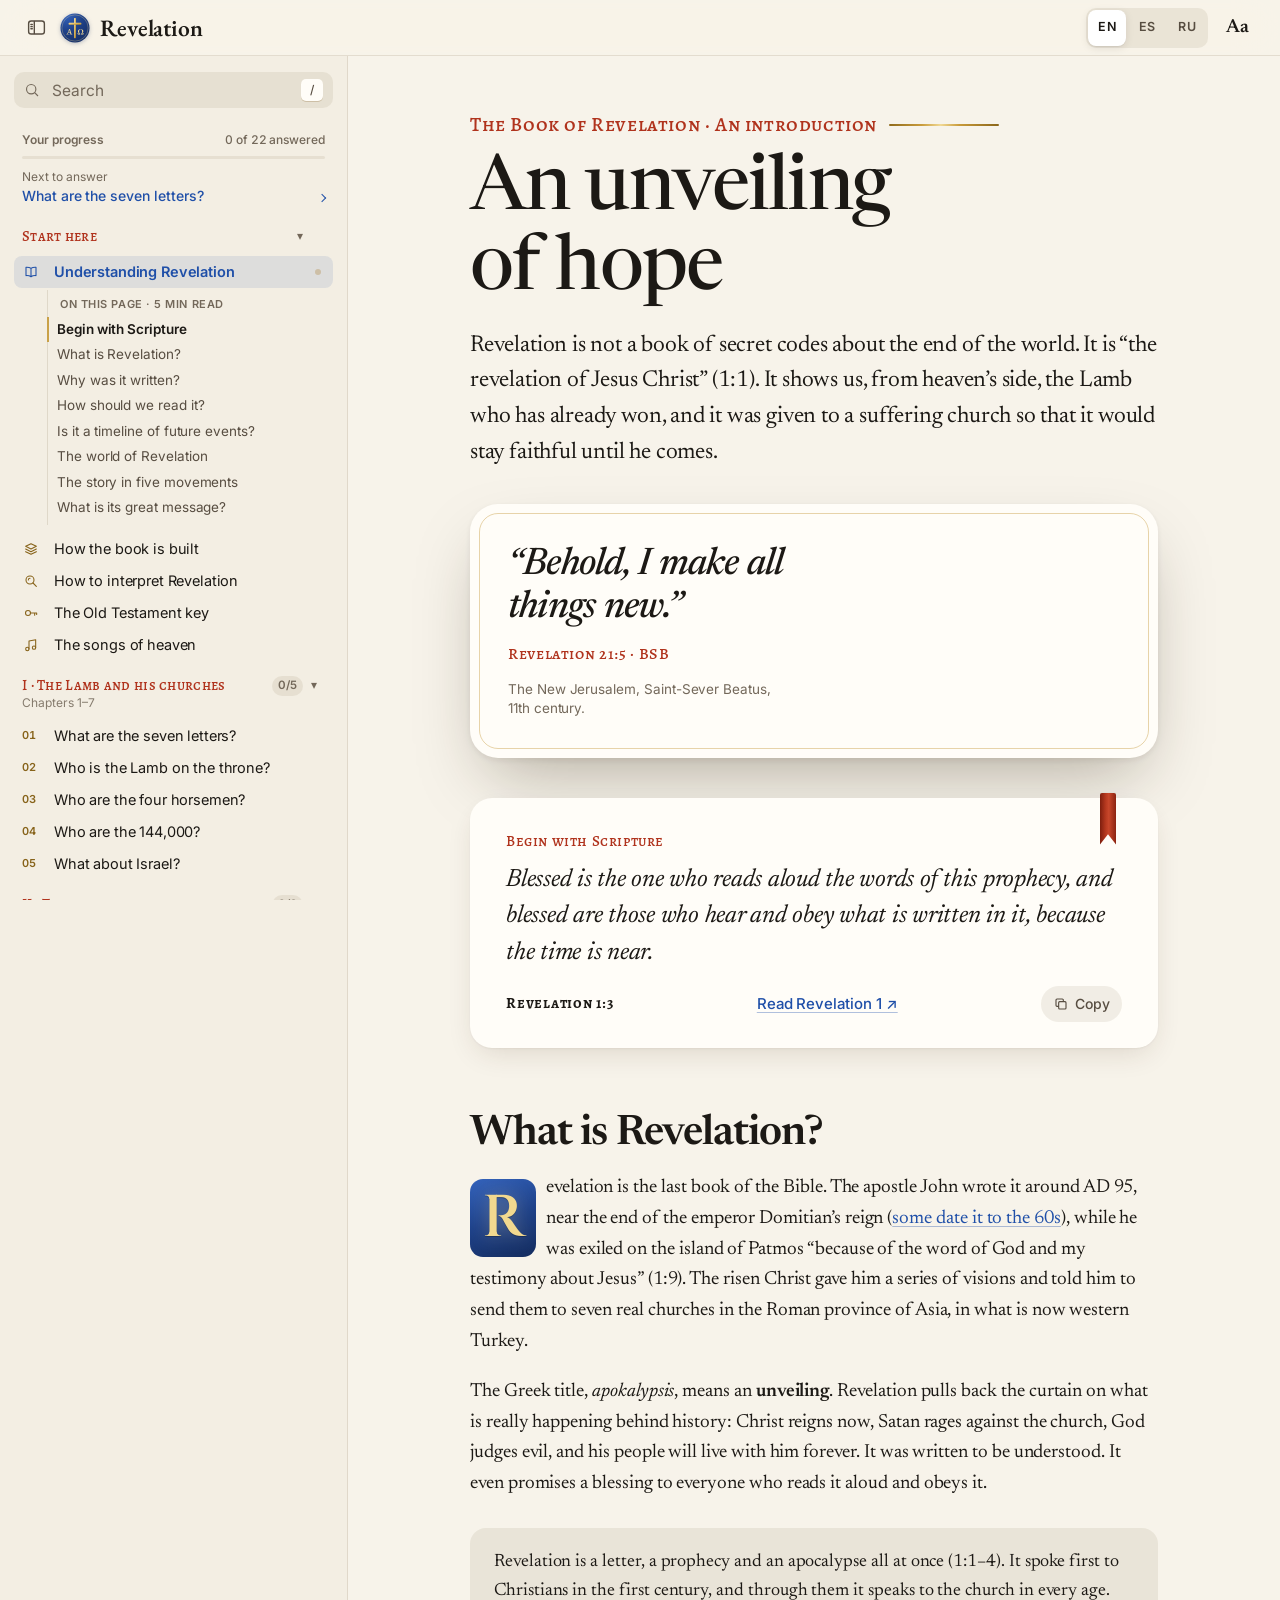
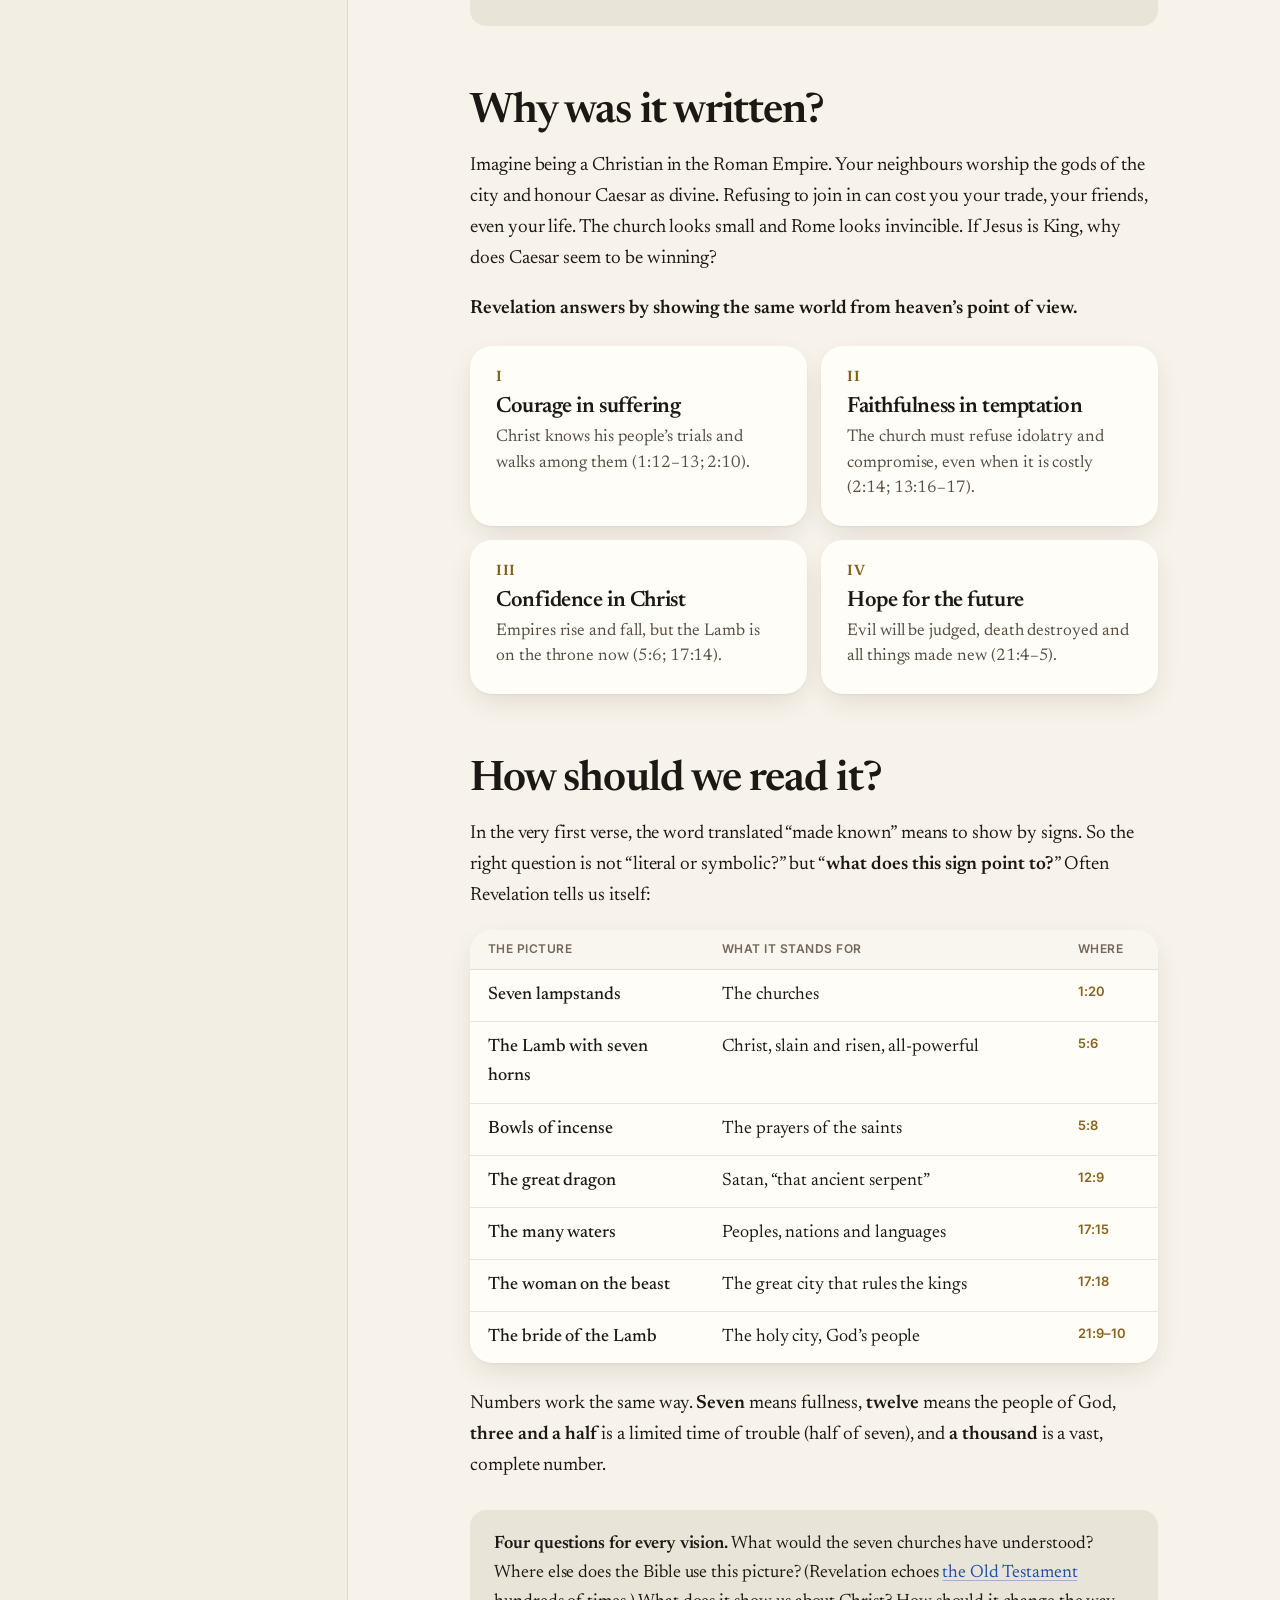
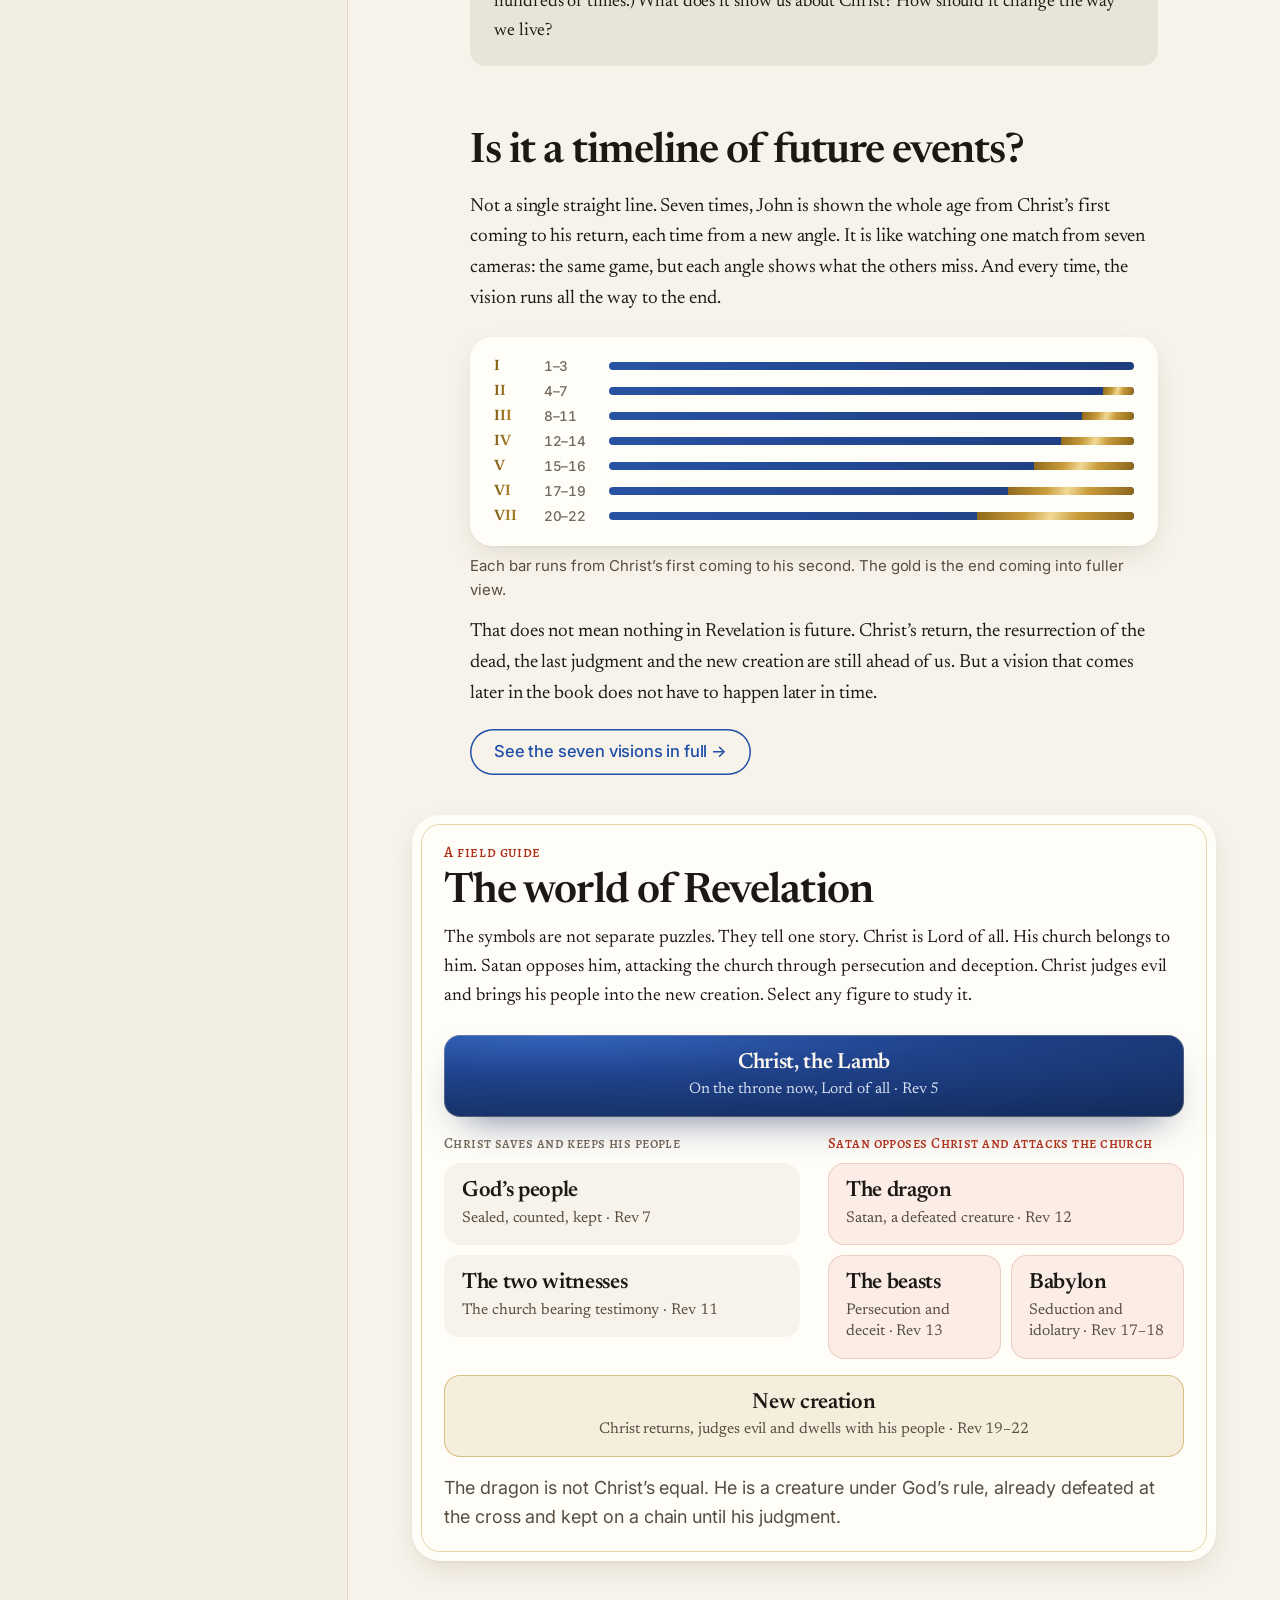
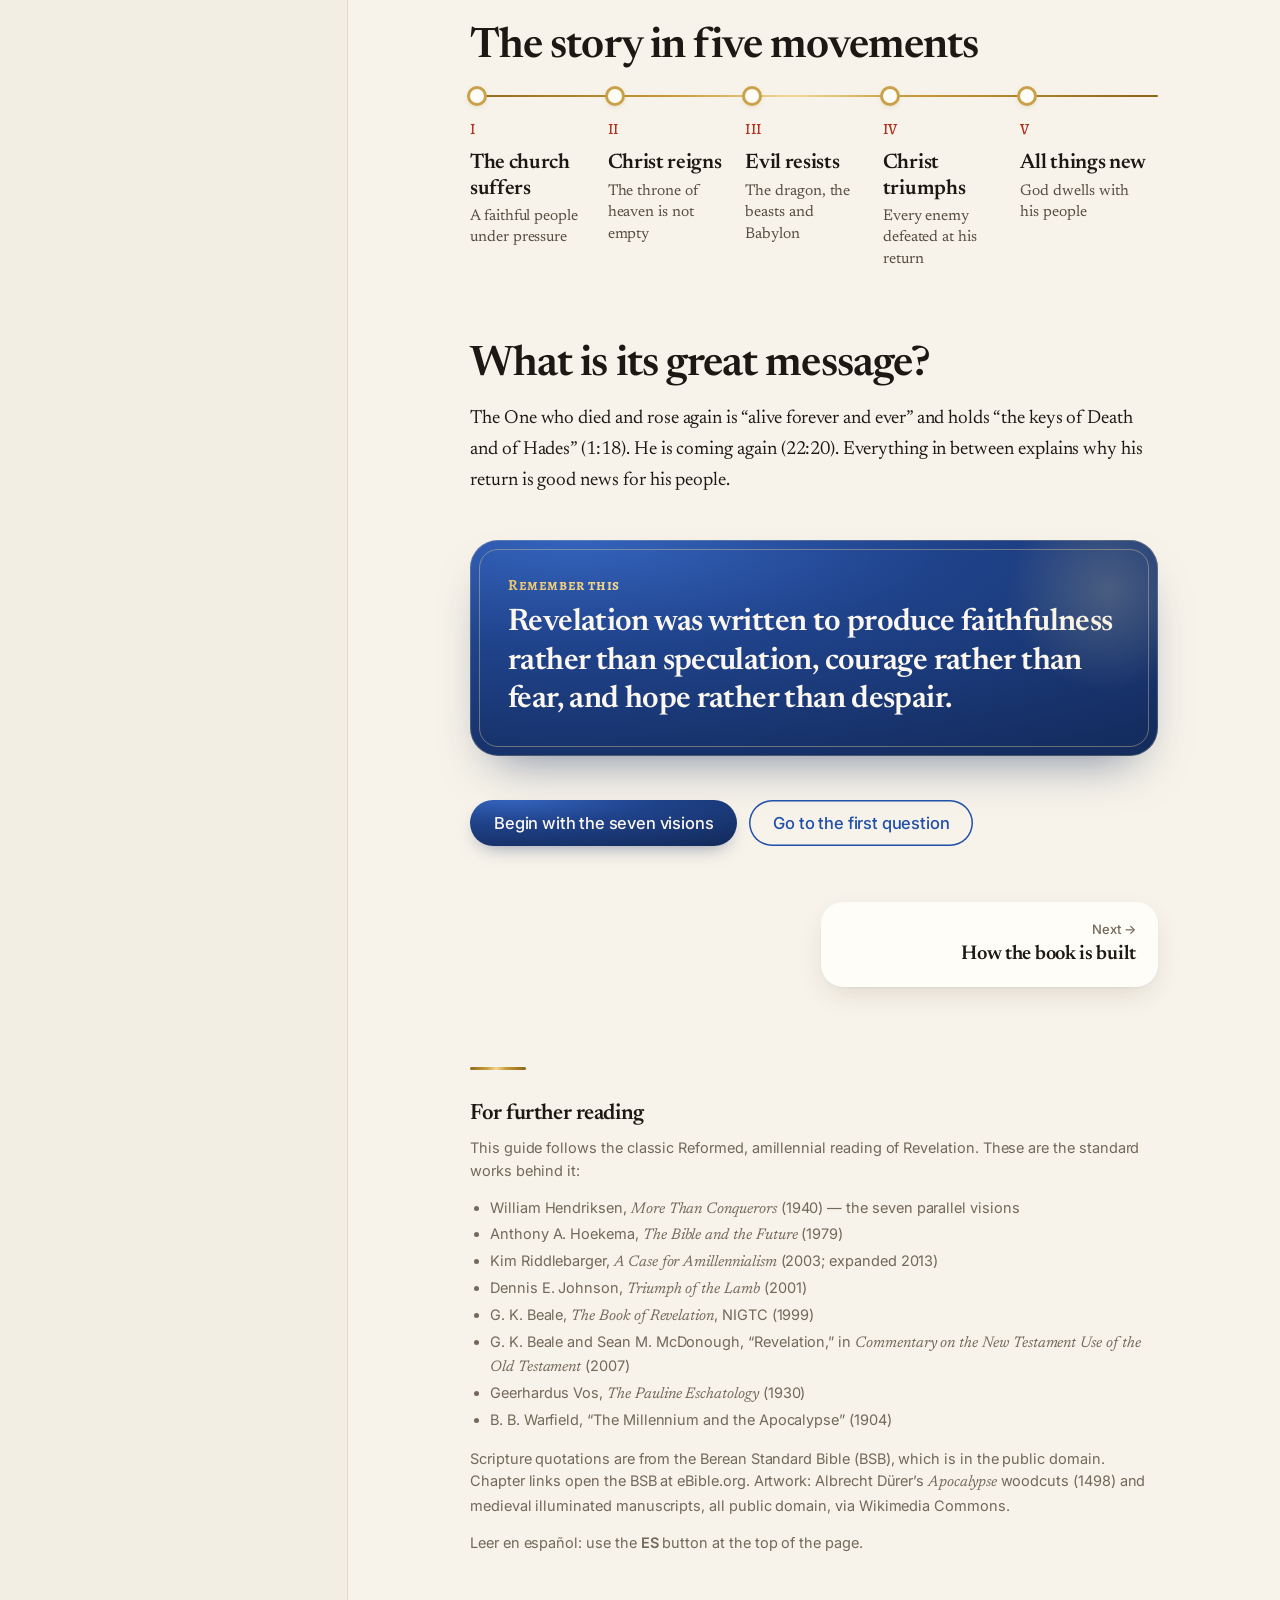
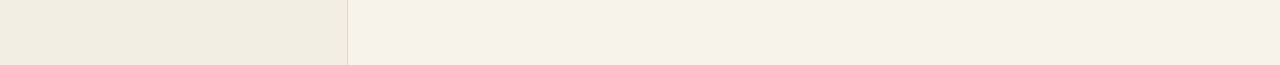
==== commit 87b65aaa: "Update site: twenty-two questions and the Old Testament key" ====
--- a/index.html
+++ b/index.html
@@ -10,7 +10,7 @@
 <meta name="apple-mobile-web-app-title" content="Revelation">
 <meta name="theme-color" content="#F7F3EA" media="(prefers-color-scheme: light)">
 <meta name="theme-color" content="#13110E" media="(prefers-color-scheme: dark)">
-<meta name="description" content="A clear, hopeful guide to the Book of Revelation: seven visions of one age, and twenty of its most misunderstood questions, read in the light of all Scripture.">
+<meta name="description" content="A clear, hopeful guide to the Book of Revelation: seven visions of one age, and twenty-two of its most misunderstood questions, read in the light of all Scripture.">
 <title>Revelation · The Illuminated Codex / Apocalipsis · El Códice Iluminado / Откровение · Иллюминированный кодекс</title>
 <script>
 /* Apply saved reading settings before first paint, so there is no flash. */
@@ -1438,10 +1438,14 @@
   .visions::after{inset:8px;border-radius:calc(var(--r-xl) - 8px)}
 }
 @container (max-width:380px){
-  .vgrid{grid-template-columns:minmax(0,1fr) minmax(0,.9fr)}
+  .vgrid{grid-template-columns:minmax(0,1.3fr) minmax(0,.8fr)}
   .vgrid > .vaxis.vmid span{display:none}
+  .vlabel{gap:6px}
   .vlabel .vt small{display:none}
 }
+/* Long single words (lampstands, candelabros, светильников) break with a hyphen rather than spill
+   when the text is enlarged on a narrow phone */
+.vlabel .vt b{overflow-wrap:break-word;hyphens:manual}
 
 /* ==========================================================================
    Millennium views — one colour per meaning
@@ -1556,6 +1560,187 @@
 .brand-mark [data-i18n="brand"]{font-family:'EB Garamond',Garamond,'Newsreader',Georgia,serif;font-weight:600;font-size:23.5px;letter-spacing:-.005em;line-height:1}
 @media (max-width:760px){.brand-mark [data-i18n="brand"]{font-size:21px}}
 @media (max-width:420px){.brand-mark [data-i18n="brand"]{font-size:19.5px}}
+
+/* ==========================================================================
+   The Old Testament key
+   ========================================================================== */
+/* Seven threads: gold phrases in the passage, one source card below */
+.otp{cursor:pointer;border-radius:4px;padding:0 .06em;margin:0 -.06em;color:inherit;
+  background:linear-gradient(to top,color-mix(in srgb,var(--gilt) 34%,transparent) .34em,transparent .34em);
+  -webkit-box-decoration-break:clone;box-decoration-break:clone;transition:background-color .2s,color .2s}
+.otp:hover{background-color:color-mix(in srgb,var(--gilt) 14%,transparent)}
+.otp[aria-pressed="true"]{background:var(--select);color:var(--ink)}
+.otp:focus-visible{outline:2px solid var(--link);outline-offset:2px}
+.ot-keys{margin:14px 0 12px}
+.ot-key{position:relative;padding:24px 26px 20px;border-radius:var(--r-lg);background:var(--paper);box-shadow:var(--sh-2)}
+.ot-keys:not(.js) .ot-key + .ot-key{margin-top:12px}
+.ot-keys.js .ot-key:not(.on){display:none}
+.ot-keys.js .ot-key.on{animation:otIn .32s ease both}
+.ot-key::before{content:'';position:absolute;left:26px;top:0;width:36px;height:3px;border-radius:0 0 3px 3px;background:var(--leaf)}
+.ot-q{margin:6px 0 10px;font:italic 400 21px/1.38 var(--text);letter-spacing:-.01em;color:var(--ink)}
+.ot-q cite{font:600 13px/1 var(--sans);font-style:normal;letter-spacing:.01em;color:var(--gilt-deep);white-space:nowrap}
+.ot-key > p:last-child{margin:0;font-size:17.5px;line-height:1.5;color:var(--ink-2)}
+.ot-step{display:flex;align-items:center;justify-content:center;gap:14px;margin:12px 0 0}
+.ot-nav{display:grid;place-items:center;width:36px;height:36px;border:0;border-radius:50%;background:var(--fill);color:var(--ink);cursor:pointer;transition:background .2s}
+.ot-nav:hover{background:var(--fill-2)}
+.ot-pos{min-width:4.5em;text-align:center;font:500 14px/1 var(--sans);font-variant-numeric:tabular-nums;color:var(--ink-3)}
+@keyframes otIn{from{opacity:0;transform:translateY(6px)}to{opacity:1;transform:none}}
+
+/* John walks through Ezekiel: two threads, joined row by row */
+.ezek{margin:44px 0 0;padding-top:34px;border-top:1px solid var(--hair);container-type:inline-size}
+.ezek > h2{margin:0 0 10px}
+.ez-list,.ez-head{--ezc:9.2rem}
+.ez-head{display:grid;grid-template-columns:var(--ezc) 1fr var(--ezc);gap:14px;margin:20px 0 8px;padding:0 12px;font:600 12.5px/1 var(--sans);letter-spacing:.06em;text-transform:uppercase;color:var(--ink-3)}
+.ez-head span{text-align:center}
+.ez-head span:last-child{grid-column:3}
+.ez-list{position:relative;display:grid;gap:8px;margin:0 0 14px;padding:0;list-style:none}
+.ez-list::before,.ez-list::after{content:'';position:absolute;top:10px;bottom:10px;width:2px;border-radius:2px;background:linear-gradient(var(--gilt-pale),var(--gilt))}
+.ez-list::before{left:calc(12px + var(--ezc) / 2 - 1px)}
+.ez-list::after{right:calc(12px + var(--ezc) / 2 - 1px);background:linear-gradient(#5B82D0,var(--lapis))}
+.ez-list li{position:relative;z-index:1;display:grid;grid-template-columns:var(--ezc) 1fr var(--ezc);align-items:center;gap:14px;padding:10px 12px;border-radius:var(--r-md);background:var(--paper);box-shadow:var(--sh-1),inset 0 0 0 1px var(--hair)}
+.ez-o,.ez-r{justify-self:center;padding:7px 12px;border-radius:999px;font:600 13px/1.2 var(--sans);font-variant-numeric:tabular-nums;text-align:center}
+.ez-o{background:var(--vellum-2);color:var(--ink);box-shadow:inset 0 0 0 1px var(--hair)}
+.ez-r{background:var(--lapis-tile);color:var(--lapis-ink)}
+.ez-what{font:400 17px/1.35 var(--text);color:var(--ink);text-align:center;text-wrap:balance}
+.ez-list li.ez-mark{background:color-mix(in srgb,var(--gilt) 13%,var(--paper));box-shadow:var(--sh-1),inset 0 0 0 1.5px color-mix(in srgb,var(--gilt) 70%,transparent)}
+@container (max-width:560px){
+  .ez-head,.ez-list::before,.ez-list::after{display:none}
+  .ez-list li{grid-template-columns:auto 1fr;grid-template-areas:"o r" "w w";gap:8px 10px;padding:12px 14px}
+  .ez-o{grid-area:o;justify-self:start}
+  .ez-r{grid-area:r;justify-self:end}
+  .ez-what{grid-area:w;text-align:left;font-size:16.5px}
+}
+
+/* The library: a shelf of books that filters the connection cards */
+#ot-library{container-type:inline-size}
+.shelf{display:grid;grid-template-columns:repeat(3,minmax(0,1fr));gap:8px;margin:18px 0 6px}
+.spine{display:grid;grid-template-columns:1fr auto;grid-template-areas:"b c" "s s";align-content:start;gap:3px 8px;min-height:44px;padding:12px 14px 13px;border:0;border-radius:var(--r-md);background:var(--paper);box-shadow:var(--sh-1),inset 0 0 0 1px var(--hair);color:var(--ink);text-align:left;cursor:pointer;transition:transform .2s,box-shadow .2s,background .2s}
+.spine:hover{transform:translateY(-1px);box-shadow:var(--sh-2),inset 0 0 0 1px var(--hair)}
+.spine b{grid-area:b;font:600 18px/1.15 var(--display);letter-spacing:-.015em}
+.spine small{grid-area:s;font:400 12.5px/1.3 var(--sans);color:var(--ink-3)}
+.spine .cnt{grid-area:c;align-self:center;min-width:1.9em;padding:3px 7px;border-radius:999px;background:var(--fill);font:600 12px/1 var(--sans);font-variant-numeric:tabular-nums;text-align:center;color:var(--gilt-deep)}
+.spine[aria-pressed="true"]{background:var(--lapis-tile);color:var(--lapis-ink);box-shadow:0 14px 30px -18px rgba(20,44,94,.8),inset 0 0 0 1px rgba(241,217,149,.25)}
+.spine[aria-pressed="true"] small{color:rgba(247,242,232,.74)}
+.spine[aria-pressed="true"] .cnt{background:rgba(241,217,149,.18);color:var(--gilt-pale)}
+.spine:focus-visible{outline:2px solid var(--link);outline-offset:2px}
+.ot-bar{display:flex;align-items:center;justify-content:space-between;gap:12px;min-height:40px;margin:8px 2px 10px}
+.ot-count{margin:0;font:500 14px/1 var(--sans);color:var(--ink-3)}
+.ot-all{min-height:34px;padding:0 14px;border:0;border-radius:999px;background:var(--fill);font:500 14px/1 var(--sans);color:var(--link);cursor:pointer;transition:opacity .2s,background .2s}
+.ot-all:hover{background:var(--fill-2)}
+.ot-all[aria-pressed="true"]{opacity:0;visibility:hidden}
+.ot-all:focus-visible{outline:2px solid var(--link);outline-offset:2px}
+.ot-cards{display:grid;grid-template-columns:repeat(2,minmax(0,1fr));gap:12px}
+.otc{display:flex;flex-direction:column;min-width:0;padding:18px 20px 16px;border-radius:var(--r-lg);background:var(--paper);box-shadow:var(--sh-2)}
+.otc[hidden]{display:none}
+.otc.pop{animation:otIn .3s ease both}
+.otc-refs{display:flex;flex-wrap:wrap;align-items:center;gap:5px 6px;margin:0 0 10px;font:600 12.5px/1.25 var(--sans);font-variant-numeric:tabular-nums}
+.otc-refs span{padding:4px 9px;border-radius:999px}
+.otc-refs span:first-child{background:var(--vellum-2);color:var(--ink);box-shadow:inset 0 0 0 1px var(--hair)}
+.otc-refs span:last-child{background:var(--lapis-tile);color:var(--lapis-ink)}
+.otc h3{margin:0 0 6px;font:600 21px/1.2 var(--display);letter-spacing:-.02em}
+.otc p:not(.otc-refs){margin:0 0 12px;font-size:16.5px;line-height:1.5;color:var(--ink-2)}
+.otc-go{margin-top:auto;font:500 14.5px/1.35 var(--sans);color:var(--link);text-decoration:none}
+.otc-go::after{content:' →'}
+.otc-go:hover{text-decoration:underline}
+@container (max-width:600px){
+  .ot-cards{grid-template-columns:1fr}
+  .shelf{gap:6px}
+  .spine{grid-template-columns:1fr;grid-template-areas:"b" "c";gap:6px;padding:11px 11px 10px}
+  .spine small{display:none}
+  .spine b{font-size:16px;overflow-wrap:anywhere}
+  .spine .cnt{justify-self:start}
+}
+@media (max-width:760px){
+  .ot-key{padding:22px 20px 18px}
+  .ot-key::before{left:20px}
+  .ot-q{font-size:19.5px}
+}
+
+/* ==========================================================================
+   When was it written? Two dates side by side
+   ========================================================================== */
+.dating{margin:40px 0 0;padding-top:34px;border-top:1px solid var(--hair)}
+.dating > h2{margin:0 0 10px}
+.date-cards{display:grid;grid-template-columns:1fr 1fr;gap:14px;margin:20px 0 18px}
+.date-cards article{padding:24px 26px 20px;border-radius:var(--r-lg);background:var(--paper);box-shadow:var(--sh-2)}
+.date-cards article.dark{background:var(--lapis-tile);color:var(--lapis-ink);box-shadow:0 20px 44px -22px rgba(20,44,94,.7),inset 0 0 0 1px rgba(241,217,149,.22)}
+.date-cards .ref{display:block;font:600 12px/1.4 var(--sans);letter-spacing:.02em;color:var(--gilt-deep)}
+.date-cards article.dark .ref{color:var(--gilt-pale)}
+.date-cards h3{margin:6px 0 12px;font:600 23px/1.2 var(--display);letter-spacing:-.02em}
+.date-cards article.dark h3{color:var(--lapis-ink)}
+.date-cards ul{margin:0;padding:0;list-style:none;display:grid;gap:10px}
+.date-cards li{position:relative;padding-left:18px;font-size:16.5px;line-height:1.5;color:var(--ink-2)}
+.date-cards article.dark li{color:rgba(251,247,238,.88)}
+.date-cards li::before{content:'';position:absolute;left:2px;top:.62em;width:6px;height:6px;border-radius:50%;background:var(--gilt)}
+@media (max-width:760px){
+  .date-cards{grid-template-columns:1fr}
+  .date-cards article{padding:22px 20px 18px}
+}
+
+/* ==========================================================================
+   The songs of heaven
+   ========================================================================== */
+/* The widening circle of praise */
+.praise{margin:44px 0 0;padding-top:34px;border-top:1px solid var(--hair);container-type:inline-size}
+.praise > h2{margin:0 0 10px}
+.praise-grid{display:grid;grid-template-columns:minmax(0,17rem) 1fr;align-items:center;gap:28px;margin:22px 0 14px}
+.praise-rings{width:100%;height:auto;overflow:visible;cursor:pointer}
+.praise-rings .ring{fill:none;stroke:color-mix(in srgb,var(--gilt) 45%,transparent);stroke-width:1.5;cursor:pointer;transition:stroke .25s,stroke-width .25s,fill .25s}
+.praise-rings .ring:hover{stroke:var(--gilt)}
+.praise-rings .throne{fill:#1F428A}
+.praise-rings .throne-mark{fill:none;stroke:#F1D995;stroke-width:3;stroke-linecap:round}
+.praise-rings .ring-n circle{fill:var(--paper);stroke:color-mix(in srgb,var(--gilt) 70%,transparent);stroke-width:1.2;transition:fill .25s,stroke .25s}
+.praise-rings .ring-n text{font:600 11px/1 var(--sans);text-anchor:middle;fill:var(--gilt-deep);pointer-events:none}
+.praise-rings .ring-n{pointer-events:none}
+.praise[data-on="1"] .ring-1,.praise[data-on="2"] .ring-2,.praise[data-on="3"] .ring-3,.praise[data-on="4"] .ring-4{stroke:var(--gilt);stroke-width:5;fill:color-mix(in srgb,var(--gilt) 7%,transparent)}
+.praise[data-on="1"] .ring-n:nth-of-type(1) circle,.praise[data-on="2"] .ring-n:nth-of-type(2) circle,
+.praise[data-on="3"] .ring-n:nth-of-type(3) circle,.praise[data-on="4"] .ring-n:nth-of-type(4) circle{fill:var(--gilt);stroke:var(--gilt)}
+.praise[data-on="1"] .ring-n:nth-of-type(1) text,.praise[data-on="2"] .ring-n:nth-of-type(2) text,
+.praise[data-on="3"] .ring-n:nth-of-type(3) text,.praise[data-on="4"] .ring-n:nth-of-type(4) text{fill:#fff}
+.praise-list{display:grid;gap:8px;margin:0;padding:0;list-style:none}
+.praise-list li{display:grid;grid-template-columns:28px 1fr;gap:12px;padding:14px 16px;border-radius:var(--r-md);background:var(--paper);box-shadow:var(--sh-1),inset 0 0 0 1px var(--hair);cursor:pointer;outline:0;transition:box-shadow .2s,background .2s}
+.praise-list li:focus-visible{box-shadow:var(--sh-1),0 0 0 2px var(--link)}
+.praise-list li.on{background:color-mix(in srgb,var(--gilt) 10%,var(--paper));box-shadow:var(--sh-2),inset 0 0 0 1.5px color-mix(in srgb,var(--gilt) 70%,transparent)}
+.pl-n{display:grid;place-items:center;width:26px;height:26px;border-radius:50%;background:var(--fill);font:600 12.5px/1 var(--sans);color:var(--gilt-deep)}
+.praise-list li.on .pl-n{background:var(--gilt);color:#fff}
+.praise-list b{font:600 17px/1.25 var(--display);letter-spacing:-.01em}
+.pl-ref{margin-left:8px;font:600 12px/1 var(--sans);color:var(--ink-3);font-variant-numeric:tabular-nums}
+.praise-list p{margin:5px 0 0;font:italic 400 16.5px/1.45 var(--text);color:var(--ink-2)}
+.praise-list cite,.hy-q cite{font:600 12px/1 var(--sans);font-style:normal;color:var(--gilt-deep);white-space:nowrap}
+@container (max-width:600px){
+  .praise-grid{grid-template-columns:1fr;gap:18px}
+  .praise-rings{max-width:15rem;justify-self:center}
+}
+
+/* Each song answers a vision: a gilded thread through the book */
+.hymnal-sec{margin:44px 0 0;padding-top:34px;border-top:1px solid var(--hair)}
+.hymnal-sec > h2{margin:0 0 10px}
+.hymnal{position:relative;display:grid;gap:12px;margin:22px 0 10px;padding:0;list-style:none}
+.hymnal::before{content:'';position:absolute;left:39px;top:18px;bottom:18px;width:2px;border-radius:2px;background:linear-gradient(var(--gilt-pale),var(--gilt))}
+.hymnal li{position:relative;display:grid;grid-template-columns:80px 1fr;gap:14px;align-items:start}
+.hy-ref{position:relative;z-index:1;justify-self:center;margin-top:16px;padding:6px 9px;border-radius:999px;background:var(--lapis-tile);color:var(--lapis-ink);font:600 12px/1 var(--sans);font-variant-numeric:tabular-nums;white-space:nowrap;box-shadow:0 0 0 4px var(--vellum)}
+.hy-body{padding:18px 20px 16px;border-radius:var(--r-lg);background:var(--paper);box-shadow:var(--sh-2)}
+.hy-who{display:block;font:600 12.5px/1.3 var(--sans);letter-spacing:.01em;color:var(--gilt-deep)}
+.hy-q{margin:6px 0 10px;font:italic 400 20px/1.38 var(--text);letter-spacing:-.01em;color:var(--ink)}
+.hy-why{margin:0;font-size:16.5px;line-height:1.5;color:var(--ink-2)}
+.hy-why b{font-weight:600;color:var(--ink)}
+@media (max-width:560px){
+  .hymnal::before{display:none}
+  .hymnal li{grid-template-columns:1fr;gap:0}
+  .hy-ref{justify-self:start;margin:0 0 -12px 16px;box-shadow:0 0 0 3px var(--vellum)}
+  .hy-body{padding-top:22px}
+  .hy-q{font-size:18.5px}
+}
+
+/* Hymns the church still sings */
+.hymns{display:grid;grid-template-columns:1fr 1fr;gap:12px;margin:18px 0 30px}
+.hymns article{padding:20px 22px 18px;border-radius:var(--r-lg);background:var(--paper);box-shadow:var(--sh-2)}
+.hymns .ref{display:block;font:600 12px/1.4 var(--sans);color:var(--gilt-deep);font-variant-numeric:tabular-nums}
+.hymns h3{margin:6px 0 6px;font:600 21px/1.2 var(--display);letter-spacing:-.02em}
+.hymns p{margin:0;font-size:16.5px;line-height:1.5;color:var(--ink-2)}
+@media (max-width:760px){.hymns{grid-template-columns:1fr}}
+.praise-list cite{display:none}
+.nowrap{white-space:nowrap}
 
 
 /* ==========================================================================
@@ -1843,7 +2028,7 @@
   </blockquote>
 
   <h2>What is Revelation?</h2>
-  <p class="illum">Revelation is the last book of the Bible. The apostle John wrote it around AD 95, near the end of the emperor Domitian’s reign, while he was exiled on the island of Patmos “because of the word of God and my testimony about Jesus” (1:9). The risen Christ gave him a series of visions and told him to send them to seven real churches in the Roman province of Asia, in what is now western Turkey.</p>
+  <p class="illum">Revelation is the last book of the Bible. The apostle John wrote it around AD 95, near the end of the emperor Domitian’s reign (<a href="#dating">some date it to the 60s</a>), while he was exiled on the island of Patmos “because of the word of God and my testimony about Jesus” (1:9). The risen Christ gave him a series of visions and told him to send them to seven real churches in the Roman province of Asia, in what is now western Turkey.</p>
   <p>The Greek title, <em>apokalypsis</em>, means an <strong>unveiling</strong>. Revelation pulls back the curtain on what is really happening behind history: Christ reigns now, Satan rages against the church, God judges evil, and his people will live with him forever. It was written to be understood. It even promises a blessing to everyone who reads it aloud and obeys it.</p>
   <div class="note"><p>Revelation is a letter, a prophecy and an apocalypse all at once (1:1–4). It spoke first to Christians in the first century, and through them it speaks to the church in every age.</p></div>
 
@@ -1872,7 +2057,7 @@
     </tbody>
   </table>
   <p>Numbers work the same way. <strong>Seven</strong> means fullness, <strong>twelve</strong> means the people of God, <strong>three and a half</strong> is a limited time of trouble (half of seven), and <strong>a thousand</strong> is a vast, complete number.</p>
-  <div class="note"><p><strong>Four questions for every vision.</strong> What would the seven churches have understood? Where else does the Bible use this picture? (Revelation echoes the Old Testament hundreds of times.) What does it show us about Christ? How should it change the way we live?</p></div>
+  <div class="note"><p><strong>Four questions for every vision.</strong> What would the seven churches have understood? Where else does the Bible use this picture? (Revelation echoes <a href="#old-testament">the Old Testament</a> hundreds of times.) What does it show us about Christ? How should it change the way we live?</p></div>
 
   <h2>Is it a timeline of future events?</h2>
   <p>Not a single straight line. Seven times, John is shown the whole age from Christ’s first coming to his return, each time from a new angle. It is like watching one match from seven cameras: the same game, but each angle shows what the others miss. And every time, the vision runs all the way to the end.</p>
@@ -1952,7 +2137,7 @@
       <div class="vcell vpart vmid" data-part="Part one · chapters 1–11">The church in the world</div>
       <div class="vcell vpart vend"></div>
 
-      <button type="button" class="vcell vlabel" id="vision-1" aria-expanded="false" aria-controls="vd-1"><span class="vn">I</span><span class="vt"><b>Christ among the lampstands</b><small>Chapters 1–3</small></span><span class="vchev" aria-hidden="true">▸</span></button>
+      <button type="button" class="vcell vlabel" id="vision-1" aria-expanded="false" aria-controls="vd-1"><span class="vn">I</span><span class="vt"><b>Christ among the lamp&shy;stands</b><small>Chapters 1–3</small></span><span class="vchev" aria-hidden="true">▸</span></button>
       <div class="vcell vbar vmid"><div class="vtrack"><i class="age"></i><i class="dot open"></i></div><div class="vcap">1:7 · his coming announced</div></div>
       <div class="vcell vend"></div>
       <div class="vdetail" id="vd-1" hidden><div class="vdetail-inner">
@@ -2083,6 +2268,28 @@
   </div>
 
   <div class="disclaimer"><p style="margin:0">These are <strong>two separate questions</strong>, so the answers can be combined. Someone can be an amillennialist and a partial preterist, for example. None of the diagrams below is a calendar of the future.</p></div>
+
+  <section class="dating" id="dating" aria-labelledby="date-h">
+    <span class="rubric">Before the lenses · When was it written?</span>
+    <h2 id="date-h">Two dates, and why they matter</h2>
+    <p>One historical question sits under much of the debate about fulfilment. If John wrote before AD 70, much of the book could be about the fall of Jerusalem that year. If he wrote around AD 95, it cannot mainly be about that, because Jerusalem had already fallen.</p>
+    <div class="date-cards">
+      <article class="dark"><span class="ref">Most scholars · the view of this guide</span><h3>About AD 95, under Domitian</h3><ul>
+        <li>Irenaeus, who as a boy knew Polycarp, a disciple of John, wrote around AD 180 that the vision was seen near the end of Domitian’s reign.</li>
+        <li>The churches seem long established: Ephesus has left its first love (2:4), and Sardis has a reputation for life but is dead (3:1).</li>
+        <li>Laodicea boasts, “I am rich” (3:17), though an earthquake had levelled it in AD 60. The historian Tacitus records that it rebuilt itself without help from Rome.</li>
+        <li>The pressure to honour the emperor that the letters assume fits the growing imperial cult in Asia in the 80s and 90s.</li>
+      </ul></article>
+      <article><span class="ref">A respected minority</span><h3>About AD <span class="nowrap">65–68</span>, under Nero</h3><ul>
+        <li>John is told to measure the temple (11:1–2), which may suggest it was still standing.</li>
+        <li>“Five have fallen, one is” (17:10): counted from Julius Caesar or Augustus, the sixth king could be Nero or Galba.</li>
+        <li>The number 666 matches the name “Nero Caesar” written in Hebrew letters (13:18).</li>
+        <li>Early-date writers read Irenaeus as saying that <em>John</em>, not the vision, was seen under Domitian.</li>
+      </ul></article>
+    </div>
+    <p>Late-date readers answer that the measuring of the temple is symbolic, as in Ezekiel 40–42, that the seven kings are hard to count with any certainty, and that the Nero legend lived on long after his death. Early-date readers, such as Kenneth Gentry, use their date to read much of Revelation as fulfilled in AD 70.</p>
+    <div class="note"><p><strong>Why this guide does not depend on the date.</strong> Whether John wrote under Nero or under Domitian, the visions show the pattern of the whole age between Christ’s comings. The churches of Asia lived it first, and the church has lived it ever since. The date changes which first-century events stand in the background, not what the book teaches.</p></div>
+  </section>
 
   <section class="lab" id="lens-study" aria-labelledby="lens-h">
     <span class="rubric">Question one · Fulfilment</span>
@@ -2171,6 +2378,232 @@
   </section>
 
   <aside class="lesson"><span class="rubric">A principle for reading well</span><p>Start with what John’s first readers could understand. Read the symbols in the light of the Old Testament. Hold firmly to what the passage plainly teaches, and hold loosely to the details faithful Christians debate.</p></aside>
+</section>
+
+<section class="page" id="old-testament" data-nav="The Old Testament key" data-num="✧" data-keywords="old testament background allusions echoes daniel ezekiel isaiah zechariah exodus genesis psalms jeremiah son of man ancient of days fulfilment typology scripture interprets scripture">
+  <p class="eyebrow">Reading the book · Where the pictures come from</p>
+  <h1>The Old Testament key</h1>
+  <p class="lead">Revelation never once says “it is written,” yet it is soaked in the Old Testament from beginning to end. Its strangest pictures are old pictures. Learn where they come from, and the riddles begin to read like a story you already know.</p>
+
+  <blockquote class="passage"><span class="rubric">The text</span><p>But in the days of the voice of the seventh angel, when he is about to sound his trumpet, the mystery of God will be fulfilled, just as He proclaimed to His servants the prophets.</p><footer><cite>Revelation 10:7</cite><a href="https://ebible.org/engbsb/REV10.htm" target="_blank" rel="noopener">Read the chapter ↗</a></footer></blockquote>
+
+  <h2>A book woven from the Old Testament</h2>
+  <p class="illum">Matthew and Paul often quote the Old Testament with a formula: “as it is written.” John never does. He sees, thinks and writes in its language instead. Scholars count his allusions in the hundreds, more than in any other New Testament book. They come above all from Isaiah, Ezekiel, Daniel and the Psalms, with Exodus, Zechariah, Jeremiah and Genesis close behind. For its size, Daniel is the book he uses most.</p>
+  <p>This is not decoration. The churches of Asia heard the Scriptures read every Lord’s Day. When they heard of a beast rising from the sea, a scroll to be eaten or a woman clothed with the sun, the echoes told them what kind of thing stood in front of them. We have to learn by study what they knew by ear.</p>
+  <div class="note"><p><strong>Why this matters.</strong> When a symbol has an Old Testament source, that source is the first place to look for its meaning: before history books, and long before the newspaper. This is the Reformation’s rule that Scripture interprets Scripture.</p></div>
+
+  <section class="lab" id="ot-unlock" aria-labelledby="unlock-h">
+    <span class="rubric">Try it on one vision</span>
+    <h2 id="unlock-h">Seven threads in one portrait</h2>
+    <p>John’s first sight of the risen Christ is woven almost entirely from the Old Testament. Select a gold phrase to see where it comes from.</p>
+    <blockquote class="passage"><span class="rubric">The text</span><p><span class="otp" role="button" tabindex="0" data-k="lamp" aria-pressed="true">Among the lampstands</span> was <span class="otp" role="button" tabindex="0" data-k="son" aria-pressed="false">One like the Son of Man</span>, dressed in <span class="otp" role="button" tabindex="0" data-k="robe" aria-pressed="false">a long robe, with a golden sash</span> around His chest. The hair of His head was <span class="otp" role="button" tabindex="0" data-k="hair" aria-pressed="false">white like wool, as white as snow</span>, and <span class="otp" role="button" tabindex="0" data-k="eyes" aria-pressed="false">His eyes were like a blazing fire. His feet were like polished bronze</span> refined in a furnace, and <span class="otp" role="button" tabindex="0" data-k="voice" aria-pressed="false">His voice was like the roar of many waters</span>. He held in His right hand seven stars, and <span class="otp" role="button" tabindex="0" data-k="sword" aria-pressed="false">a sharp double-edged sword came from His mouth</span>. His face was like the sun shining at its brightest.</p><footer><cite>Revelation 1:13–16</cite><a href="https://ebible.org/engbsb/REV01.htm" target="_blank" rel="noopener">Read the chapter ↗</a></footer></blockquote>
+    <div class="ot-keys" id="unlockKeys" aria-live="polite">
+      <article class="ot-key" data-k="lamp"><span class="rubric">Zechariah 4 · Exodus 25</span><p class="ot-q">“I see a solid gold lampstand” <cite>(Zechariah 4:2)</cite></p><p>The lampstand burned before God in the tabernacle, and Zechariah saw it as God’s people shining “by My Spirit” (Zechariah 4:6). John is told plainly that the seven lampstands are the seven churches (1:20). The church is now the light of God’s house, and Christ walks among it.</p></article>
+      <article class="ot-key" data-k="son"><span class="rubric">Daniel 7</span><p class="ot-q">“One like the Son of Man coming with the clouds of heaven” <cite>(Daniel 7:13)</cite></p><p>In Daniel, this heavenly figure is given an everlasting kingdom over all peoples. It was Jesus’ favourite name for himself. John sees him already reigning, standing among his churches.</p></article>
+      <article class="ot-key" data-k="robe"><span class="rubric">Daniel 10 · Exodus 28</span><p class="ot-q">“Dressed in linen, with a belt of fine gold from Uphaz around his waist” <cite>(Daniel 10:5)</cite></p><p>The robe and sash recall the glorious messenger Daniel saw by the Tigris, and the robe and sash of Israel’s high priest. Christ is the great High Priest, tending the lamps of his sanctuary.</p></article>
+      <article class="ot-key" data-k="hair"><span class="rubric">Daniel 7</span><p class="ot-q">“The hair of His head was like pure wool” <cite>(Daniel 7:9)</cite></p><p>Here is the surprise. In Daniel the white hair belongs to the Ancient of Days, God himself. John gives it to the Son of Man. Without a word of argument, the vision confesses that Jesus shares the eternal glory of God.</p></article>
+      <article class="ot-key" data-k="eyes"><span class="rubric">Daniel 10</span><p class="ot-q">“His eyes like flaming torches, his arms and legs like the gleam of polished bronze” <cite>(Daniel 10:6)</cite></p><p>Eyes that see through everything, feet that cannot be moved. Christ introduces himself to Thyatira with these very words, and then says he is the one “who searches minds and hearts” (2:18, 23).</p></article>
+      <article class="ot-key" data-k="voice"><span class="rubric">Ezekiel 43</span><p class="ot-q">“His voice was like the roar of many waters” <cite>(Ezekiel 43:2)</cite></p><p>In Ezekiel this is the sound of God’s glory returning to fill his temple. Here it is the voice of Christ. The glory has come back, and it dwells among the churches.</p></article>
+      <article class="ot-key" data-k="sword"><span class="rubric">Isaiah 49 · Isaiah 11</span><p class="ot-q">“He made My mouth like a sharp sword” <cite>(Isaiah 49:2)</cite></p><p>The Servant of the Lord conquers by his word. Christ’s only weapon in Revelation is his mouth: he warns his church with it (2:16) and defeats the nations with it (19:15).</p></article>
+    </div>
+    <p class="small">Seven threads, one portrait: the Son of Man, the Ancient of Days, the high priest, the returning glory and the Servant. Without the Old Testament, Revelation 1 is a strange figure. With it, it is a confession of who Jesus is.</p>
+  </section>
+
+  <h2>Four ways John uses the Old Testament</h2>
+  <p>John does not simply repeat the prophets. Like a skilled preacher, he takes up their words and shows what they mean now that Christ has come.</p>
+  <div class="purpose">
+    <article><span class="n">I</span><h3>Fulfilled</h3><p><strong>What was promised arrives.</strong> Jacob blessed Judah as a lion, and Isaiah promised a shoot from the root of Jesse (Genesis 49:9; Isaiah 11:1). In Revelation the promise has a name: “the Lion of the tribe of Judah, the Root of David” (5:5).</p></article>
+    <article><span class="n">II</span><h3>Widened</h3><p><strong>What was Israel’s becomes the world’s.</strong> At Sinai God called Israel “a kingdom of priests” (Exodus 19:6). The Lamb makes people “from every tribe and tongue and people and nation” into that kingdom (5:9–10). Egypt’s plagues become judgments on the whole earth.</p></article>
+    <article><span class="n">III</span><h3>Turned</h3><p><strong>The echo with a surprise.</strong> John hears of a lion and turns to see a slain Lamb (5:5–6). Daniel was told to “seal the book until the time of the end” (Daniel 12:4). John is told the opposite: “Do not seal up the words of prophecy in this book, because the time is near” (22:10).</p></article>
+    <article><span class="n">IV</span><h3>Completed</h3><p><strong>The end answers the beginning.</strong> The Bible opens with a garden, a river, the tree of life and a lying serpent. It closes with the serpent thrown down and the garden returned as a city, its river and tree of life open to the nations (Genesis 2–3; Revelation 20–22).</p></article>
+  </div>
+
+  <h2>The latter days have begun</h2>
+  <p>One echo comes in the very first verse and colours the whole book. Daniel told Nebuchadnezzar that God had revealed “what will happen in the latter days” (Daniel 2:28): a stone, cut without hands, that would shatter the empires and become a kingdom filling the whole earth. John opens with nearly the same words, but he changes the time.</p>
+  <div class="pair-cards">
+    <article><span class="ref">Daniel 2:28</span><h3>In the latter days</h3><p>Daniel looks to the kingdom of God on the far horizon.</p></article>
+    <article class="dark"><span class="ref">Revelation 1:1</span><h3>What must soon come to pass</h3><p>John announces that the horizon has come near.</p></article>
+  </div>
+  <p>What Daniel saw far off has begun. Christ’s death, resurrection and enthronement set up the kingdom Daniel foresaw, and the church lives in the latter days now. This is one reason the Reformed tradition reads the thousand years as the present age. Daniel saw thrones, and judgment given “in favor of the saints” as they received the kingdom (Daniel 7:9, 22). John sees thrones too, and the saints reigning with Christ (20:4).</p>
+
+  <section class="ezek" aria-labelledby="ezek-h">
+    <span class="rubric">One prophet, followed in order</span>
+    <h2 id="ezek-h">John walks through Ezekiel</h2>
+    <p>John does not only borrow single pictures. In its large movements, Revelation follows the order of Ezekiel, the prophet of the exile who saw God’s glory leave the temple and was promised that it would return.</p>
+    <div class="ez-head" aria-hidden="true"><span>Ezekiel</span><span>Revelation</span></div>
+    <ol class="ez-list">
+      <li><span class="ez-o">Ezekiel 1</span><span class="ez-what">God’s throne, the four living creatures and the rainbow</span><span class="ez-r">Revelation 4</span></li>
+      <li><span class="ez-o">Ezekiel 2–3</span><span class="ez-what">A scroll written on both sides, eaten by the prophet</span><span class="ez-r">Revelation 5; 10</span></li>
+      <li><span class="ez-o">Ezekiel 9</span><span class="ez-what">A mark on the foreheads of the faithful before judgment</span><span class="ez-r">Revelation 7</span></li>
+      <li><span class="ez-o">Ezekiel 10</span><span class="ez-what">Burning coals from God’s presence scattered in judgment</span><span class="ez-r">Revelation 8</span></li>
+      <li><span class="ez-o">Ezekiel 16; 23</span><span class="ez-what">The unfaithful city pictured as a prostitute</span><span class="ez-r">Revelation 17</span></li>
+      <li><span class="ez-o">Ezekiel 26–27</span><span class="ez-what">A lament over the great trading city and its cargoes</span><span class="ez-r">Revelation 18</span></li>
+      <li><span class="ez-o">Ezekiel 37</span><span class="ez-what">The dead “came to life” by God’s Spirit</span><span class="ez-r">Revelation 20:4</span></li>
+      <li class="ez-mark"><span class="ez-o">Ezekiel 38–39</span><span class="ez-what">Gog and Magog’s last attack, and the birds’ feast</span><span class="ez-r">Revelation 19; 20</span></li>
+      <li><span class="ez-o">Ezekiel 40–48</span><span class="ez-what">A high mountain, a measured city, the glory and the river of life</span><span class="ez-r">Revelation 21–22</span></li>
+    </ol>
+    <p class="small">Notice the gold row: Revelation 19 and 20 both draw on the same prophecy of Gog. That is one reason to read them as two views of one final battle, not two battles a thousand years apart. <a href="#structure">See how the book is built →</a></p>
+  </section>
+
+  <section class="lab" id="ot-library" aria-labelledby="lib-h">
+    <span class="rubric">Explore the connections</span>
+    <h2 id="lib-h">The library behind Revelation</h2>
+    <p>Choose a book of the Old Testament to see what John took from it. Each card links to the question in this guide where it matters most.</p>
+    <div class="shelf" id="otShelf" role="group" aria-label="Filter by Old Testament book">
+      <button type="button" class="spine" data-book="gen" aria-pressed="false"><b>Genesis</b><small>Eden, the serpent, Judah’s lion</small><span class="cnt"></span></button>
+      <button type="button" class="spine" data-book="exo" aria-pressed="false"><b>Exodus</b><small>The Lamb, the plagues, a priestly people</small><span class="cnt"></span></button>
+      <button type="button" class="spine" data-book="psa" aria-pressed="false"><b>Psalms</b><small>The Messiah’s rule</small><span class="cnt"></span></button>
+      <button type="button" class="spine" data-book="isa" aria-pressed="false"><b>Isaiah</b><small>The throne, the Servant, new creation</small><span class="cnt"></span></button>
+      <button type="button" class="spine" data-book="jer" aria-pressed="false"><b>Jeremiah</b><small>Babylon’s fall</small><span class="cnt"></span></button>
+      <button type="button" class="spine" data-book="eze" aria-pressed="false"><b>Ezekiel</b><small>Throne, scroll, Gog, temple, river</small><span class="cnt"></span></button>
+      <button type="button" class="spine" data-book="dan" aria-pressed="false"><b>Daniel</b><small>The beasts, the Son of Man, the times</small><span class="cnt"></span></button>
+      <button type="button" class="spine" data-book="zec" aria-pressed="false"><b>Zechariah</b><small>Horses, lampstands, the pierced one</small><span class="cnt"></span></button>
+      <button type="button" class="spine" data-book="oth" aria-pressed="false"><b>More</b><small>Moses, Elijah, Balaam, Jezebel, Joel</small><span class="cnt"></span></button>
+    </div>
+    <div class="ot-bar"><p class="ot-count" aria-live="polite"></p><button type="button" class="ot-all" data-book="all" aria-pressed="true">Show all books</button></div>
+    <div class="ot-cards" id="otCards">
+      <article class="otc" data-book="gen"><p class="otc-refs"><span>Genesis 2:9; 3:22–24</span><span>Revelation 2:7; 22:2</span></p><h3>The tree of life</h3><p>Adam was barred from it after the fall. Christ promises it to the one who overcomes, and in the new creation it stands open beside the river.</p><a class="otc-go" href="#new-creation"></a></article>
+      <article class="otc" data-book="gen"><p class="otc-refs"><span>Genesis 3:1–15</span><span>Revelation 12:9; 20:2</span></p><h3>The ancient serpent</h3><p>The tempter of Eden is named outright as the devil and Satan. God promised that the woman’s offspring would crush his head, and Christ has done it.</p><a class="otc-go" href="#satan"></a></article>
+      <article class="otc" data-book="gen"><p class="otc-refs"><span>Genesis 37:9</span><span>Revelation 12:1</span></p><h3>Sun, moon and twelve stars</h3><p>Joseph dreamed of his family, the fathers of Israel’s tribes, as sun, moon and stars. The woman crowned with twelve stars is the people of God, from whom the Messiah is born.</p><a class="otc-go" href="#satan"></a></article>
+      <article class="otc" data-book="gen"><p class="otc-refs"><span>Genesis 49:9–10</span><span>Revelation 5:5</span></p><h3>The Lion of Judah</h3><p>Jacob promised that the sceptre would not depart from Judah until the nations obeyed their king. The Lion has come, and he conquers as the Lamb.</p><a class="otc-go" href="#throne"></a></article>
+      <article class="otc" data-book="exo"><p class="otc-refs"><span>Exodus 12</span><span>Revelation 5:6, 9</span></p><h3>The Passover Lamb</h3><p>Israel was spared by the blood of a lamb and brought out of slavery. The slain Lamb has ransomed a people by his blood for a far greater exodus.</p><a class="otc-go" href="#throne"></a></article>
+      <article class="otc" data-book="exo"><p class="otc-refs"><span>Exodus 7–10</span><span>Revelation 8–9; 16</span></p><h3>The plagues on Egypt</h3><p>Water turned to blood, hail and fire, sores, frogs, locusts and darkness. The trumpets and bowls bring them on the whole world, warning and judging as God did with Pharaoh.</p><a class="otc-go" href="#trumpets"></a></article>
+      <article class="otc" data-book="exo"><p class="otc-refs"><span>Exodus 19:6</span><span>Revelation 1:6; 5:10</span></p><h3>A kingdom of priests</h3><p>What God called Israel at Sinai, the Lamb makes of his people from every nation. The church is the royal priesthood now.</p><a class="otc-go" href="#churches"></a></article>
+      <article class="otc" data-book="exo"><p class="otc-refs"><span>Exodus 15</span><span>Revelation 15:2–4</span></p><h3>The song of Moses</h3><p>Israel sang beside the sea after Pharaoh’s army drowned. The victors stand beside a sea of glass and sing the song of Moses and of the Lamb.</p><a class="otc-go" href="#trumpets"></a></article>
+      <article class="otc" data-book="exo"><p class="otc-refs"><span>Exodus 16; 19:4</span><span>Revelation 12:6, 14</span></p><h3>Eagles’ wings in the wilderness</h3><p>God carried Israel out on eagles’ wings and fed them in the desert. The woman is carried to the wilderness on eagle’s wings and nourished there.</p><a class="otc-go" href="#1260"></a></article>
+      <article class="otc" data-book="psa"><p class="otc-refs"><span>Psalm 2:1–9</span><span>Revelation 2:27; 12:5; 19:15</span></p><h3>The rod of iron</h3><p>The nations rage against the Lord and his Anointed, and God gives his Son the nations to rule with an iron rod. Revelation returns to this psalm again and again.</p><a class="otc-go" href="#second-coming"></a></article>
+      <article class="otc" data-book="psa"><p class="otc-refs"><span>Psalm 89:27, 37</span><span>Revelation 1:5</span></p><h3>Witness, firstborn, king of kings</h3><p>God promised that David’s heir would be his firstborn, highest of the kings of the earth, his throne as sure as the faithful witness in the sky. John gives all three titles to Jesus.</p><a class="otc-go" href="#throne"></a></article>
+      <article class="otc" data-book="psa"><p class="otc-refs"><span>Psalm 96:1; 98:1</span><span>Revelation 5:9; 14:3</span></p><h3>A new song</h3><p>The psalms call for a new song whenever God saves his people in a new way. In heaven the new song is sung to the Lamb, who was slain and has redeemed a people by his blood.</p><a class="otc-go" href="#throne"></a></article>
+      <article class="otc" data-book="isa"><p class="otc-refs"><span>Isaiah 6:1–3</span><span>Revelation 4:8</span></p><h3>Holy, holy, holy</h3><p>Isaiah saw the Lord enthroned and heard the seraphim cry out his holiness. In Revelation the living creatures never stop saying it, day or night.</p><a class="otc-go" href="#throne"></a></article>
+      <article class="otc" data-book="isa"><p class="otc-refs"><span>Isaiah 11:1–10</span><span>Revelation 5:5; 22:16</span></p><h3>The Root of David</h3><p>A shoot from the stump of Jesse would judge with righteousness and gather the nations. Jesus calls himself the Root and the Offspring of David.</p><a class="otc-go" href="#throne"></a></article>
+      <article class="otc" data-book="isa"><p class="otc-refs"><span>Isaiah 53:7</span><span>Revelation 5:6, 12</span></p><h3>The lamb led to the slaughter</h3><p>Isaiah’s suffering Servant goes silently like a lamb to be killed. The Lamb who was slain is that Servant, who bore the sins of many.</p><a class="otc-go" href="#throne"></a></article>
+      <article class="otc" data-book="isa"><p class="otc-refs"><span>Isaiah 21:9</span><span>Revelation 14:8; 18:2</span></p><h3>Babylon is fallen</h3><p>Isaiah’s cry over the city that held God’s people captive is raised again over every proud power that sets itself against him.</p><a class="otc-go" href="#babylon"></a></article>
+      <article class="otc" data-book="isa"><p class="otc-refs"><span>Isaiah 63:1–6</span><span>Revelation 14:19–20; 19:13–15</span></p><h3>The winepress trodden alone</h3><p>The Lord comes from Edom with garments stained, having trodden the winepress of judgment. The Rider’s robe is dipped in blood, and he treads the winepress of God’s wrath.</p><a class="otc-go" href="#second-coming"></a></article>
+      <article class="otc" data-book="isa"><p class="otc-refs"><span>Isaiah 25:8; 65:17</span><span>Revelation 21:1, 4</span></p><h3>New heavens and a new earth</h3><p>Isaiah promised a new creation where death is swallowed up and weeping is heard no more. John sees it, and God himself wipes away every tear.</p><a class="otc-go" href="#new-creation"></a></article>
+      <article class="otc" data-book="jer"><p class="otc-refs"><span>Jeremiah 51:6, 45</span><span>Revelation 18:4</span></p><h3>Come out of her, my people</h3><p>Jeremiah urged the exiles to flee Babylon before its judgment. Christ calls his church to come out from the world’s idolatry and share none of its sins.</p><a class="otc-go" href="#babylon"></a></article>
+      <article class="otc" data-book="jer"><p class="otc-refs"><span>Jeremiah 51:7, 63–64</span><span>Revelation 17:4; 18:21</span></p><h3>The gold cup and the sinking stone</h3><p>Babylon was a gold cup that made the nations drunk, and a stone sunk in the river showed how it would fall. The harlot holds a gold cup, and an angel hurls a millstone into the sea.</p><a class="otc-go" href="#babylon"></a></article>
+      <article class="otc" data-book="eze"><p class="otc-refs"><span>Ezekiel 1; 10</span><span>Revelation 4:6–8</span></p><h3>The living creatures</h3><p>Faces of a lion, an ox, a man and an eagle, full of eyes, around God’s throne. All creation, led in worship.</p><a class="otc-go" href="#throne"></a></article>
+      <article class="otc" data-book="eze"><p class="otc-refs"><span>Ezekiel 2:8–3:3</span><span>Revelation 10:8–11</span></p><h3>Eating the scroll</h3><p>Ezekiel ate a scroll sweet as honey and was sent to speak. John’s scroll is sweet in the mouth and bitter in the stomach: a message of witness and of suffering.</p><a class="otc-go" href="#witnesses"></a></article>
+      <article class="otc" data-book="eze"><p class="otc-refs"><span>Ezekiel 9:4</span><span>Revelation 7:3; 9:4</span></p><h3>A mark on the forehead</h3><p>Before judgment fell on Jerusalem, those who grieved over its idols were marked and spared. God’s servants are sealed in the same way.</p><a class="otc-go" href="#144000"></a></article>
+      <article class="otc" data-book="eze"><p class="otc-refs"><span>Ezekiel 38–39</span><span>Revelation 19:17–18; 20:8</span></p><h3>Gog and Magog</h3><p>The nations’ last assault on God’s people, ended by God himself. Chapters 19 and 20 both draw on it.</p><a class="otc-go" href="#armageddon"></a></article>
+      <article class="otc" data-book="eze"><p class="otc-refs"><span>Ezekiel 40–42</span><span>Revelation 11:1–2; 21:15–17</span></p><h3>Measuring the temple</h3><p>Measuring marks out what God claims and protects as holy. The worshippers are kept safe even while the outer court is trampled.</p><a class="otc-go" href="#witnesses"></a></article>
+      <article class="otc" data-book="eze"><p class="otc-refs"><span>Ezekiel 47:1–12</span><span>Revelation 22:1–2</span></p><h3>The river of life</h3><p>A river flows from the temple, deepening as it goes, with trees on its banks for food and healing. In John’s vision it flows from the throne of God and of the Lamb.</p><a class="otc-go" href="#new-creation"></a></article>
+      <article class="otc" data-book="dan"><p class="otc-refs"><span>Daniel 7:2–7</span><span>Revelation 13:1–2</span></p><h3>Four beasts become one</h3><p>Daniel’s beasts from the sea are kingdoms: a lion, a bear, a leopard and a beast with ten horns. John’s beast has all their features at once. It is worldly power in every age.</p><a class="otc-go" href="#beast"></a></article>
+      <article class="otc" data-book="dan"><p class="otc-refs"><span>Daniel 7:8, 25</span><span>Revelation 13:5–7</span></p><h3>The boastful mouth</h3><p>The little horn speaks against the Most High and wars against the saints. The beast is given a mouth for blasphemy and authority to make war.</p><a class="otc-go" href="#antichrist"></a></article>
+      <article class="otc" data-book="dan"><p class="otc-refs"><span>Daniel 7:25; 12:7</span><span>Revelation 11:2–3; 12:14</span></p><h3>Time, times and half a time</h3><p>Daniel’s three and a half “times” of oppression become 42 months and 1,260 days: the limited time of the church’s suffering.</p><a class="otc-go" href="#1260"></a></article>
+      <article class="otc" data-book="dan"><p class="otc-refs"><span>Daniel 7:13–14</span><span>Revelation 1:7; 14:14</span></p><h3>The Son of Man on the clouds</h3><p>The one who receives an everlasting kingdom comes with the clouds. John announces his coming in the first chapter and sees him reap the final harvest in chapter 14.</p><a class="otc-go" href="#second-coming"></a></article>
+      <article class="otc" data-book="dan"><p class="otc-refs"><span>Daniel 7:9–10, 22</span><span>Revelation 20:4, 12</span></p><h3>Thrones, books and the saints</h3><p>Thrones set in place, books opened, judgment given in favour of the saints. Revelation 20 takes up all three.</p><a class="otc-go" href="#millennium"></a></article>
+      <article class="otc" data-book="dan"><p class="otc-refs"><span>Daniel 3:5–6</span><span>Revelation 13:15</span></p><h3>The image all must worship</h3><p>Nebuchadnezzar’s gold statue came with a fiery furnace for anyone who would not bow. The beast’s image threatens death in the same way.</p><a class="otc-go" href="#mark"></a></article>
+      <article class="otc" data-book="zec"><p class="otc-refs"><span>Zechariah 1:8; 6:1–8</span><span>Revelation 6:1–8</span></p><h3>Horses of four colours</h3><p>Zechariah saw red, black, white and dappled horses patrolling the earth for the Lord. John’s horsemen also ride only when they are sent.</p><a class="otc-go" href="#horsemen"></a></article>
+      <article class="otc" data-book="zec"><p class="otc-refs"><span>Zechariah 4:2–14</span><span>Revelation 11:4</span></p><h3>Two olive trees and lampstands</h3><p>Two anointed ones, a king and a priest, feed the lampstand with oil. The two witnesses are the church in its royal and priestly witness, burning by the Spirit.</p><a class="otc-go" href="#witnesses"></a></article>
+      <article class="otc" data-book="zec"><p class="otc-refs"><span>Zechariah 4:10</span><span>Revelation 5:6</span></p><h3>Seven eyes</h3><p>The seven eyes of the Lord range over the whole earth. The Lamb has them: the Spirit sent out into all the earth.</p><a class="otc-go" href="#throne"></a></article>
+      <article class="otc" data-book="zec"><p class="otc-refs"><span>Zechariah 12:10</span><span>Revelation 1:7</span></p><h3>The one they pierced</h3><p>Zechariah heard God say that his people would look on the one they pierced and mourn. John sees every eye look on Christ when he comes.</p><a class="otc-go" href="#second-coming"></a></article>
+      <article class="otc" data-book="oth"><p class="otc-refs"><span>Exodus 7; 1 Kings 17</span><span>Revelation 11:5–6</span></p><h3>Moses and Elijah</h3><p>The two witnesses turn water to blood like Moses and shut the sky like Elijah. The church’s witness carries the authority of the Law and the Prophets.</p><a class="otc-go" href="#witnesses"></a></article>
+      <article class="otc" data-book="oth"><p class="otc-refs"><span>Numbers 25; 31:16</span><span>Revelation 2:14</span></p><h3>Balaam</h3><p>The prophet who taught Moab to lure Israel into idol feasts and immorality. Pergamum had teachers doing the same.</p><a class="otc-go" href="#churches"></a></article>
+      <article class="otc" data-book="oth"><p class="otc-refs"><span>1 Kings 16:31; 21</span><span>Revelation 2:20</span></p><h3>Jezebel</h3><p>The queen who brought Baal worship into Israel. Thyatira tolerated a self-styled prophetess just like her.</p><a class="otc-go" href="#churches"></a></article>
+      <article class="otc" data-book="oth"><p class="otc-refs"><span>Joel 2:4–11</span><span>Revelation 9:7–9</span></p><h3>Locusts like horses</h3><p>Joel’s locust army, with the sound of chariots, announced the day of the Lord. John’s locusts come from the abyss with the same warning.</p><a class="otc-go" href="#trumpets"></a></article>
+    </div>
+  </section>
+
+  <div class="primary">
+    <span class="rubric">The rule behind this page</span>
+    <h2>Scripture interprets Scripture</h2>
+    <p>The Second London Baptist Confession, like the Westminster Confession before it, states the principle plainly: “The infallible rule of interpretation of Scripture is the Scripture itself” (1.9). When one passage is hard, we search it by others that speak more clearly. For Revelation, the clearer places are very often in the Old Testament.</p>
+    <p>Jesus taught his disciples to read this way. On the road to Emmaus, “beginning with Moses and all the Prophets, He explained to them what was written in all the Scriptures about Himself” (Luke 24:27). Geerhardus Vos described revelation as growing like a seed into a tree: the promise given in Eden unfolds through Abraham, Moses, David and the prophets until it flowers in Christ. Revelation is the last chapter of that story, and Christ is its centre.</p>
+  </div>
+
+  <section class="evidence" aria-labelledby="ev-ot">
+    <h2 id="ev-ot">How do we know?</h2>
+    <details class="ev"><summary><span class="ev-n">01</span><span class="ev-ref">Revelation 10:7</span><i class="tag stated">Stated</i></summary><div class="ev-body"><p>The mystery of God is fulfilled “just as He proclaimed to His servants the prophets.” John presents his book as the goal of their message, not a new subject.</p><a href="https://ebible.org/engbsb/REV10.htm" target="_blank" rel="noopener">Read Revelation 10 ↗</a></div></details>
+    <details class="ev"><summary><span class="ev-n">02</span><span class="ev-ref">Luke 24:27, 44</span><i class="tag stated">Stated</i></summary><div class="ev-body"><p>The risen Christ taught that Moses, the Prophets and the Psalms speak about him. Revelation reads them the same way.</p><a href="https://ebible.org/engbsb/LUK24.htm" target="_blank" rel="noopener">Read Luke 24 ↗</a></div></details>
+    <details class="ev"><summary><span class="ev-n">03</span><span class="ev-ref">Revelation 1:1 with Daniel 2:28</span><i class="tag link">Connection</i></summary><div class="ev-body"><p>John’s opening words echo Daniel’s “what will happen in the latter days,” but with “soon.” The end-time kingdom Daniel foresaw has begun.</p><a href="https://ebible.org/engbsb/DAN02.htm" target="_blank" rel="noopener">Read Daniel 2 ↗</a></div></details>
+    <details class="ev"><summary><span class="ev-n">04</span><span class="ev-ref">Revelation 21:22</span><i class="tag link">Connection</i></summary><div class="ev-body"><p>Ezekiel ends with a vast new temple. John sees “no temple in the city, because the Lord God Almighty and the Lamb are its temple.” The prophecy is fulfilled in something greater than a building.</p><a href="https://ebible.org/engbsb/REV21.htm" target="_blank" rel="noopener">Read Revelation 21 ↗</a></div></details>
+    <details class="ev"><summary><span class="ev-n">05</span><span class="ev-ref">Weighing an echo</span><i class="tag caution">Caution</i></summary><div class="ev-body"><p>Not every likeness is intended, and not every echo brings its whole Old Testament context with it. Let clear allusions lead: shared rare wording, several details together, or the same order. Hold faint ones loosely.</p></div></details>
+  </section>
+
+  <details class="alt"><summary>How others read these connections</summary><div class="alt-body"><div class="alt-grid">
+    <article><h3>Promises to national Israel, kept for later</h3><p>Dispensational readers usually take the Old Testament promises to Israel, such as Ezekiel’s temple and the land, to be fulfilled literally for the Jewish nation in a future millennium, distinct from the church.</p></article>
+    <article class="ours"><h3>Fulfilled in Christ and his people</h3><p>Revelation itself shows the pattern: John hears of 144,000 from the tribes and sees a multitude from every nation (7:4, 9), and the promised temple turns out to be God and the Lamb (21:22). The promises are kept, and kept more fully than the shadows suggested.</p></article>
+  </div></div></details>
+
+  <aside class="lesson"><span class="rubric">A principle for reading well</span><p>Before you ask what a symbol means for tomorrow’s news, ask where God first used it. The Old Testament is Revelation’s dictionary, and Christ is the subject of both.</p></aside>
+
+  <section class="quiz"><span class="rubric">Check your understanding</span><h3>In Daniel 7, whose hair is “like pure wool”?</h3><div class="quiz-options"><button class="quiz-opt">The Son of Man</button><button class="quiz-opt" data-correct>The Ancient of Days</button><button class="quiz-opt">The fourth beast</button></div><p class="quiz-feedback" hidden>In Daniel the white hair belongs to the Ancient of Days (7:9). Revelation 1:14 gives it to Jesus, the Son of Man, showing that he shares God’s eternal glory.</p></section>
+</section>
+
+<section class="page" id="songs" data-nav="The songs of heaven" data-num="♪" data-keywords="songs hymns worship praise singing holy holy holy worthy is the lamb hallelujah new song song of moses amen heaven revelation 4 5 7 11 12 15 16 19 handel messiah heber">
+  <p class="eyebrow">Reading the book · Worship that explains the visions</p>
+  <h1>The songs of heaven</h1>
+  <p class="lead">Revelation is the most musical book in the New Testament. Again and again the visions pause, and heaven sings. The songs are not interruptions. They tell you what the visions mean.</p>
+
+  <figure class="art"><img data-art src="https://commons.wikimedia.org/wiki/Special:FilePath/Ghent_Altarpiece_D_-_Lamb.jpg?width=1000" alt="Painted panel: a white Lamb stands on an altar, blood flowing into a golden chalice, surrounded by kneeling angels holding instruments of the Passion and swinging censers." loading="lazy" decoding="async" width="1000" height="1086"><figcaption><b>The Adoration of the Lamb</b> (detail), Jan and Hubert van Eyck, Ghent Altarpiece, 1432. Historical artwork, not a literal picture of the vision.</figcaption></figure>
+
+  <blockquote class="passage"><span class="rubric">The text</span><p>And they sang a new song: “Worthy are You to take the scroll and open its seals, because You were slain, and by Your blood You purchased for God those from every tribe and tongue and people and nation.</p><footer><cite>Revelation 5:9</cite><a href="https://ebible.org/engbsb/REV05.htm" target="_blank" rel="noopener">Read the chapter ↗</a></footer></blockquote>
+
+  <h2>A hymnbook inside a prophecy</h2>
+  <p class="illum">Between chapters 4 and 19 John hears more than a dozen songs. The singers are the living creatures, the elders, angels beyond counting, the martyrs, a multitude no one can number, and at last every creature in the universe. The only four hallelujahs in the whole New Testament are sung here, in Revelation 19.</p>
+  <p>The songs work like a chorus in an old play: they step forward and tell the audience what has just happened. The visions show the battle from below, full of beasts and plagues. The songs show it from the throne, where the outcome is already settled. If a vision confuses you, read the song that follows it.</p>
+
+  <section class="praise" id="praise" aria-labelledby="praise-h">
+    <span class="rubric">Revelation 4–5</span>
+    <h2 id="praise-h">The circle of praise widens</h2>
+    <p>In the throne room the worship spreads outward in four rings, until nothing in creation is left out. Select a ring to hear its song.</p>
+    <div class="praise-grid">
+      <svg class="praise-rings" viewBox="0 0 320 320" role="img" aria-label="Four rings of worshippers around the throne">
+        <circle class="ring ring-4" cx="160" cy="160" r="150"/>
+        <circle class="ring ring-3" cx="160" cy="160" r="116"/>
+        <circle class="ring ring-2" cx="160" cy="160" r="84"/>
+        <circle class="ring ring-1" cx="160" cy="160" r="54"/>
+        <circle class="throne" cx="160" cy="160" r="28"/>
+        <path class="throne-mark" d="M160 146v28M151 155h18"/>
+        <g class="ring-n"><circle cx="160" cy="106" r="10"/><text x="160" y="110">1</text></g>
+        <g class="ring-n"><circle cx="160" cy="76" r="10"/><text x="160" y="80">2</text></g>
+        <g class="ring-n"><circle cx="160" cy="44" r="10"/><text x="160" y="48">3</text></g>
+        <g class="ring-n"><circle cx="160" cy="10" r="10"/><text x="160" y="14">4</text></g>
+      </svg>
+      <ol class="praise-list">
+        <li tabindex="0" data-ring="1"><span class="pl-n">1</span><div><b>The four living creatures</b><span class="pl-ref">4:8</span><p>“Holy, Holy, Holy, is the Lord God Almighty, who was and is and is to come!” <cite>(4:8)</cite></p></div></li>
+        <li tabindex="0" data-ring="2"><span class="pl-n">2</span><div><b>The twenty-four elders</b><span class="pl-ref">4:11 · 5:9–10</span><p>“Worthy are You, our Lord and God, to receive glory and honor and power, for You created all things” <cite>(4:11)</cite></p></div></li>
+        <li tabindex="0" data-ring="3"><span class="pl-n">3</span><div><b>Myriads of angels</b><span class="pl-ref">5:11–12</span><p>“Worthy is the Lamb, who was slain, to receive power and riches and wisdom and strength and honor and glory and blessing!” <cite>(5:12)</cite></p></div></li>
+        <li tabindex="0" data-ring="4"><span class="pl-n">4</span><div><b>Every creature, everywhere</b><span class="pl-ref">5:13</span><p>“To Him who sits on the throne and to the Lamb be praise and honor and glory and power forever and ever!” <cite>(5:13)</cite></p></div></li>
+      </ol>
+    </div>
+    <p class="small">Notice the turn. Chapter 4 praises God as Creator. Chapter 5 gives the same worship to the Lamb, because he was slain. Then the living creatures say “Amen,” and the elders fall down and worship (5:14).</p>
+  </section>
+
+  <section class="hymnal-sec" aria-labelledby="hymnal-h">
+    <span class="rubric">Chapters 7–19</span>
+    <h2 id="hymnal-h">Each song answers a vision</h2>
+    <p>After the throne room, the songs come at the turning points of the book. Each one answers what the vision before it has raised.</p>
+    <ol class="hymnal">
+      <li><span class="hy-ref">7:9–10</span><div class="hy-body"><span class="hy-who">A multitude no one can count</span><p class="hy-q">“Salvation to our God, who sits on the throne, and to the Lamb!” <cite>(7:10)</cite></p><p class="hy-why"><b>The answer.</b> After the sixth seal the terrified world asks who can stand on the day of wrath (6:17). Chapter 7 answers: those saved by the Lamb, standing before the throne.</p></div></li>
+      <li><span class="hy-ref">11:15–17</span><div class="hy-body"><span class="hy-who">Loud voices in heaven, then the elders</span><p class="hy-q">“The kingdom of the world has become the kingdom of our Lord and of His Christ” <cite>(11:15)</cite></p><p class="hy-why"><b>The answer.</b> The seventh trumpet brings no new disaster. It brings the end, the kingdom handed over as the prophets promised (10:7).</p></div></li>
+      <li><span class="hy-ref">12:10–11</span><div class="hy-body"><span class="hy-who">A loud voice in heaven</span><p class="hy-q">“They have conquered him by the blood of the Lamb and by the word of their testimony” <cite>(12:11)</cite></p><p class="hy-why"><b>The answer.</b> The war in heaven (12:7–9) is explained. Satan was thrown down by the cross, and the church wins the same way, by faithful witness, even to death.</p></div></li>
+      <li><span class="hy-ref">15:3–4</span><div class="hy-body"><span class="hy-who">The victors beside the sea of glass</span><p class="hy-q">“Great and wonderful are Your works, O Lord God Almighty! Just and true are Your ways, O King of the nations!” <cite>(15:3)</cite></p><p class="hy-why"><b>The answer.</b> Before the bowls are poured out, the redeemed sing the song of Moses and of the Lamb: God’s judgments are just, and all nations will come and worship him.</p></div></li>
+      <li><span class="hy-ref">16:5–7</span><div class="hy-body"><span class="hy-who">The angel of the waters, and the altar</span><p class="hy-q">“Yes, Lord God Almighty, true and just are Your judgments.” <cite>(16:7)</cite></p><p class="hy-why"><b>The answer.</b> Under the altar the martyrs had cried, “How long?” (6:10). Now the altar itself replies. Their prayers have been heard.</p></div></li>
+      <li><span class="hy-ref">19:1–7</span><div class="hy-body"><span class="hy-who">A great multitude, like many waters</span><p class="hy-q">“Hallelujah! For the Lord our God the Almighty reigns.” <cite>(19:6)</cite></p><p class="hy-why"><b>The answer.</b> Babylon has fallen and the wedding of the Lamb is announced. Heaven’s last song turns judgment into joy.</p></div></li>
+    </ol>
+  </section>
+
+  <h2>The church still sings them</h2>
+  <p>Christians have been singing Revelation for centuries, often without knowing it.</p>
+  <div class="hymns">
+    <article><span class="ref">Revelation 4:8–11</span><h3>Holy, Holy, Holy</h3><p>Reginald Heber, 1826. The saints are “casting down their golden crowns around the glassy sea,” just as the elders do in chapter 4.</p></article>
+    <article><span class="ref">Revelation 19:6 · 11:15 · 19:16</span><h3>The Hallelujah chorus</h3><p>Handel’s <em>Messiah</em>, 1741. Its words are taken straight from Revelation: the Lord God reigns, the kingdom of this world becomes his, King of kings and Lord of lords.</p></article>
+    <article><span class="ref">Revelation 5:12–13</span><h3>Worthy is the Lamb</h3><p>The final chorus of <em>Messiah</em> sets the song of the angels and of every creature, ending with a long Amen.</p></article>
+    <article><span class="ref">Revelation 19:12</span><h3>Crown Him with Many Crowns</h3><p>Matthew Bridges, 1851. It begins from the Rider who has “many royal crowns on His head.”</p></article>
+  </div>
+
+  <div class="primary">
+    <span class="rubric">Why the songs matter</span>
+    <h2>Worship is how the church wins</h2>
+    <p>The songs tell the truth about the present. The Lamb has already been slain and enthroned, and his people already form “a kingdom and priests” (5:10). The elders thank God because he has “begun to reign” (11:17). The church does not conquer by force but “by the blood of the Lamb and by the word of their testimony” (12:11).</p>
+    <p>Revelation was written to be read aloud in worship (1:3). When the churches of Asia gathered, they joined these songs while the empire demanded that they praise Caesar. Every Lord’s Day the church still does the same: it confesses who really sits on the throne.</p>
+  </div>
+
+  <aside class="lesson"><span class="rubric">A principle for reading well</span><p>When a vision frightens you, listen for the song that follows. Heaven always has the last word, and it is praise to God and to the Lamb.</p></aside>
+
+  <section class="quiz"><span class="rubric">Check your understanding</span><h3>After the sixth seal, the world asks who can stand on the day of wrath. How does chapter 7 answer?</h3><div class="quiz-options"><button class="quiz-opt">No one is able to stand</button><button class="quiz-opt" data-correct>A multitude from every nation stands before the throne, praising God and the Lamb</button><button class="quiz-opt">Only the angels can stand</button></div><p class="quiz-feedback" hidden>The question in 6:17 is answered by the vision and song of 7:9–10. Those saved by the Lamb stand before the throne and sing, “Salvation to our God.”</p></section>
 </section>
 
 <section class="page topic" id="churches" data-nav="What are the seven letters?" data-num="01" data-keywords="seven churches letters ephesus smyrna pergamum thyatira sardis philadelphia laodicea lampstands revelation 2 3 overcomer">
@@ -2330,8 +2763,47 @@
   <section class="quiz"><span class="rubric">Check your understanding</span><h3>What does John see right after he hears the number 144,000?</h3><div class="quiz-options"><button class="quiz-opt" data-correct>A multitude too large to count, from every nation</button><button class="quiz-opt">Exactly 144,000 men from Israel and no one else</button><button class="quiz-opt">An empty heaven waiting to be filled</button></div><p class="quiz-feedback" hidden>John hears the number, then sees the countless multitude (7:4, 9), just as he heard of the Lion and saw the Lamb in chapter 5.</p></section>
 </section>
 
-<section class="page topic" id="trumpets" data-nav="What are the trumpets and bowls?" data-num="05" data-keywords="seven trumpets seven bowls plagues egypt exodus wrath third revelation 8 9 15 16 judgments">
-  <p class="eyebrow">Question 05 · Revelation 8–9 and 15–16</p>
+<section class="page topic" id="israel" data-nav="What about Israel?" data-num="05" data-keywords="israel jews jewish people romans 11 all israel will be saved olive tree israel of god twelve tribes abraham seed dispensationalism replacement theology synagogue of satan revelation 7 21">
+  <p class="eyebrow">Question 05 · Revelation 7, Revelation 21 and Romans 11</p>
+  <h1>What about Israel?</h1>
+  <p class="deck">One olive tree, one people, one Messiah</p>
+  <div class="locator" data-vision="2"></div>
+  <ul class="refs" aria-label="Passages to read"><li class="refs-label">Read in the BSB</li><li><a href="https://ebible.org/engbsb/REV21.htm" target="_blank" rel="noopener">Revelation 21</a></li><li><a href="https://ebible.org/engbsb/ROM11.htm" target="_blank" rel="noopener">Romans 11</a></li><li><a href="https://ebible.org/engbsb/GAL03.htm" target="_blank" rel="noopener">Galatians 3</a></li><li><a href="https://ebible.org/engbsb/EPH02.htm" target="_blank" rel="noopener">Ephesians 2</a></li></ul>
+  <figure class="art"><img data-art src="https://commons.wikimedia.org/wiki/Special:FilePath/Albrecht_D%C3%BCrer,_The_Adoration_of_the_Lamb,_1498,_NGA_142361.jpg?width=1000" alt="Woodcut: a great crowd in white robes, holding palm branches, worships the Lamb before the throne of God, surrounded by angels and elders." loading="lazy" decoding="async" width="1000" height="1465"><figcaption><b>The Adoration of the Lamb</b>, Albrecht Dürer, 1498. Historical artwork, not a literal picture of the vision.</figcaption></figure>
+  <blockquote class="passage"><span class="rubric">The text</span><p>The city had a great and high wall with twelve gates inscribed with the names of the twelve tribes of Israel, and twelve angels at the gates. There were three gates on the east, three on the north, three on the south, and three on the west. The wall of the city had twelve foundations bearing the names of the twelve apostles of the Lamb.</p><footer><cite>Revelation 21:12–14</cite><a href="https://ebible.org/engbsb/REV21.htm" target="_blank" rel="noopener">Read the chapter ↗</a></footer></blockquote>
+  <div class="myth"><span class="rubric">A common misunderstanding</span><p>God has two peoples with two different plans: an earthly one for Israel and a heavenly one for the church.</p></div>
+  <div class="teach">
+    <h2>What Scripture teaches</h2>
+    <p class="illum">Revelation is full of Israel: twelve tribes sealed (7:4–8), Mount Zion, the temple, Jerusalem, and at the end the names of the twelve tribes on the city gates. Yet it never shows two peoples of God. The tribes are written on the gates and the apostles on the foundations of <em>one</em> city, the bride of the Lamb. The people of God before Christ and the apostolic church after him are one household.</p>
+    <p>The rest of the New Testament explains how. Jesus is the faithful Israel, the true Son, and everyone joined to him by faith, Jew or Gentile, belongs to Abraham’s family: “if you belong to Christ, then you are Abraham’s seed and heirs according to the promise” (Galatians 3:29). Paul blesses the church as “the Israel of God” (Galatians 6:16) and warns that “not all who are descended from Israel are Israel” (Romans 9:6). Christ “has made the two one” (Ephesians 2:14). That is why John can hear of 144,000 from the tribes and then see a multitude from every nation (7:4, 9).</p>
+    <p><strong>This is fulfilment, not replacement.</strong> Paul’s picture is a single olive tree (Romans 11:17–24). Unbelieving natural branches were broken off, and Gentile wild shoots were grafted in, but the tree is the same tree, rooted in God’s promises to the patriarchs. Gentile believers must “not boast over those branches,” because “the root supports you” (Romans 11:18). God has always kept “a remnant chosen by grace” (Romans 11:5), and Jewish branches can be grafted in again.</p>
+    <p>Even Revelation’s hardest words follow this pattern. In Smyrna and Philadelphia, a hostile synagogue was slandering the Christians (2:9). Jesus calls them people “who claim to be Jews but are liars instead,” and promises: “I will make them come and bow down at your feet” (3:9). Those are Isaiah’s words about the nations bowing before Zion (Isaiah 60:14), now given to a small church of Jewish and Gentile believers. The dividing line is faith in Jesus, not ancestry: John and nearly all the first Christians were Jews.</p>
+  </div>
+  <h2>“All Israel will be saved”</h2>
+  <p>Romans 11:26 is the verse most often raised, and Reformed readers have understood it in two ways. Both are held in confessional Reformed churches.</p>
+  <div class="pair-cards">
+    <article><span class="ref">Reading one</span><h3>The whole elect people</h3><p>“All Israel” is the full number of God’s people, or of elect Jews, gathered all through this age alongside the Gentiles. So John Calvin, Herman Bavinck, Louis Berkhof, William Hendriksen, Anthony Hoekema and O. Palmer Robertson.</p></article>
+    <article><span class="ref">Reading two</span><h3>A great turning of Jewish people</h3><p>Before Christ returns, large numbers of Jews will believe in Jesus and be grafted back in, through the same gospel and into the same church. So many of the Puritans, Charles Hodge, John Murray and Kim Riddlebarger.</p></article>
+  </div>
+  <p>The two readings agree on everything that matters most. There is one people of God and one way of salvation, through faith in Jesus. There will be no return to temple sacrifices, because Christ’s once-for-all sacrifice has made them obsolete (Hebrews 8–10). The promise of the land has grown into the promise of the whole world, since Abraham’s offspring is “heir of the world” (Romans 4:13). And every Christian should pray as Paul did: “my heart’s desire and prayer to God for the Israelites is for their salvation” (Romans 10:1).</p>
+  <section class="evidence" aria-labelledby="ev-israel">
+    <h2 id="ev-israel">How do we know?</h2>
+    <details class="ev"><summary><span class="ev-n">01</span><span class="ev-ref">Revelation 21:12–14</span><i class="tag stated">Stated</i></summary><div class="ev-body"><p>The twelve tribes and the twelve apostles are written on one city, the bride of the Lamb.</p><a href="https://ebible.org/engbsb/REV21.htm" target="_blank" rel="noopener">Read Revelation 21 ↗</a></div></details>
+    <details class="ev"><summary><span class="ev-n">02</span><span class="ev-ref">Galatians 3:29; 6:16</span><i class="tag stated">Stated</i></summary><div class="ev-body"><p>All who belong to Christ are Abraham’s seed and heirs of the promise. Paul calls them “the Israel of God.”</p><a href="https://ebible.org/engbsb/GAL03.htm" target="_blank" rel="noopener">Read Galatians 3 ↗</a></div></details>
+    <details class="ev"><summary><span class="ev-n">03</span><span class="ev-ref">Romans 11:17–24</span><i class="tag link">Connection</i></summary><div class="ev-body"><p>One olive tree: natural branches broken off and grafted in again, wild branches grafted in. No one may boast.</p><a href="https://ebible.org/engbsb/ROM11.htm" target="_blank" rel="noopener">Read Romans 11 ↗</a></div></details>
+    <details class="ev"><summary><span class="ev-n">04</span><span class="ev-ref">Revelation 3:9 with Isaiah 60:14</span><i class="tag link">Connection</i></summary><div class="ev-body"><p>The promise that enemies would bow at Zion’s feet is given to a faithful church that confesses Jesus.</p><a href="https://ebible.org/engbsb/REV03.htm" target="_blank" rel="noopener">Read Revelation 3 ↗</a></div></details>
+    <details class="ev"><summary><span class="ev-n">05</span><span class="ev-ref">Romans 11:25–29</span><i class="tag caution">Caution</i></summary><div class="ev-body"><p>Faithful Reformed teachers differ on what “all Israel” means. Hold your reading humbly, and hold firmly to what Paul says plainly: “God’s gifts and His call are irrevocable.”</p><a href="https://ebible.org/engbsb/ROM11.htm" target="_blank" rel="noopener">Read Romans 11 ↗</a></div></details>
+  </section>
+  <details class="alt"><summary>How others read it</summary><div class="alt-body"><div class="alt-grid">
+    <article><h3>Two peoples, two programs</h3><p>Dispensationalists hold that Israel and the church stay distinct. After the rapture, God resumes his plan for national Israel: a tribulation, a rebuilt temple, and a thousand-year kingdom ruled from Jerusalem, fulfilling the land promises literally.</p></article>
+    <article class="ours"><h3>One people, fulfilled in Christ</h3><p>Israel’s promises are kept in Jesus and shared by all who trust him. This is not the view that God is finished with the Jewish people: the tree is Israel’s tree, and Jewish branches belong in it.</p></article>
+  </div></div></details>
+  <aside class="lesson"><span class="rubric">The lesson to remember</span><p>God has one people gathered around one Lamb. Love the Jewish people, pray for them, and offer them their own Messiah.</p></aside>
+  <section class="quiz"><span class="rubric">Check your understanding</span><h3>Whose names are written on the New Jerusalem?</h3><div class="quiz-options"><button class="quiz-opt">Only the twelve apostles</button><button class="quiz-opt">Only the twelve tribes</button><button class="quiz-opt" data-correct>The twelve tribes on the gates and the twelve apostles on the foundations</button></div><p class="quiz-feedback" hidden>Both are written on one city (21:12–14). The people of God before and after Christ are one people, the bride of the Lamb.</p></section>
+</section>
+
+<section class="page topic" id="trumpets" data-nav="What are the trumpets and bowls?" data-num="06" data-keywords="seven trumpets seven bowls plagues egypt exodus wrath third revelation 8 9 15 16 judgments">
+  <p class="eyebrow">Question 06 · Revelation 8–9 and 15–16</p>
   <h1>What are the trumpets and bowls?</h1>
   <p class="deck">The plagues of Egypt, sounded over the whole age</p>
   <div class="locator" data-vision="3,5"></div>
@@ -2372,8 +2844,8 @@
   <section class="quiz"><span class="rubric">Check your understanding</span><h3>What is the main difference between the trumpets and the bowls?</h3><div class="quiz-options"><button class="quiz-opt" data-correct>The trumpets strike a third as warnings; the bowls are complete</button><button class="quiz-opt">They strike completely different parts of creation</button><button class="quiz-opt">The bowls are poured out on the church</button></div><p class="quiz-feedback" hidden>The two series hit the same seven targets in the same order. The trumpets are partial (“a third”), and the bowls complete the wrath of God (15:1).</p></section>
 </section>
 
-<section class="page topic" id="witnesses" data-nav="Who are the two witnesses?" data-num="06" data-keywords="two witnesses olive trees lampstands moses elijah revelation 11 temple measured sackcloth prophesy">
-  <p class="eyebrow">Question 06 · Revelation 11</p>
+<section class="page topic" id="witnesses" data-nav="Who are the two witnesses?" data-num="07" data-keywords="two witnesses olive trees lampstands moses elijah revelation 11 temple measured sackcloth prophesy">
+  <p class="eyebrow">Question 07 · Revelation 11</p>
   <h1>Who are the two witnesses?</h1>
   <p class="deck">The church bearing testimony to the nations</p>
   <div class="locator" data-vision="3"></div>
@@ -2402,8 +2874,8 @@
   <section class="quiz"><span class="rubric">Check your understanding</span><h3>Revelation calls the witnesses “the two lampstands.” What are lampstands in Revelation?</h3><div class="quiz-options"><button class="quiz-opt" data-correct>Churches (1:20)</button><button class="quiz-opt">Angels who guard Jerusalem</button><button class="quiz-opt">The two halves of the Bible</button></div><p class="quiz-feedback" hidden>“The seven lampstands are the seven churches” (1:20). So the two lampstands of 11:4 point to the church as God’s witness.</p></section>
 </section>
 
-<section class="page topic" id="1260" data-nav="What do the 1,260 days mean?" data-num="07" data-keywords="1260 days 42 months time times half a time three and a half years daniel 7 12 wilderness numbers">
-  <p class="eyebrow">Question 07 · Revelation 11–13</p>
+<section class="page topic" id="1260" data-nav="What do the 1,260 days mean?" data-num="08" data-keywords="1260 days 42 months time times half a time three and a half years daniel 7 12 wilderness numbers">
+  <p class="eyebrow">Question 08 · Revelation 11–13</p>
   <h1>What do the 1,260 days mean?</h1>
   <p class="deck">One period of testing, named five ways</p>
   <div class="locator" data-vision="3,4"></div>
@@ -2439,8 +2911,8 @@
   <section class="quiz"><span class="rubric">Check your understanding</span><h3>In Revelation 12, the woman’s 1,260 days begin right after what event?</h3><div class="quiz-options"><button class="quiz-opt" data-correct>Her child is caught up to God and to his throne</button><button class="quiz-opt">The rapture of the church</button><button class="quiz-opt">The rebuilding of a temple</button></div><p class="quiz-feedback" hidden>The child, Christ, is caught up to God’s throne (12:5), and then the woman flees (12:6). The period starts with his ascension.</p></section>
 </section>
 
-<section class="page topic" id="satan" data-nav="Is Satan ruling the world?" data-num="08" data-keywords="satan devil dragon serpent war in heaven michael accuser cast down revelation 12 cross defeated">
-  <p class="eyebrow">Question 08 · Revelation 12</p>
+<section class="page topic" id="satan" data-nav="Is Satan ruling the world?" data-num="09" data-keywords="satan devil dragon serpent war in heaven michael accuser cast down revelation 12 cross defeated">
+  <p class="eyebrow">Question 09 · Revelation 12</p>
   <h1>Is Satan ruling the world?</h1>
   <p class="deck">A defeated enemy on borrowed time</p>
   <div class="locator" data-vision="4,7"></div>
@@ -2468,8 +2940,8 @@
   <section class="quiz"><span class="rubric">Check your understanding</span><h3>How do the saints conquer the dragon in Revelation 12?</h3><div class="quiz-options"><button class="quiz-opt" data-correct>By the blood of the Lamb and the word of their testimony</button><button class="quiz-opt">By out-fighting him with angelic armies of their own</button><button class="quiz-opt">They cannot; the outcome is still undecided</button></div><p class="quiz-feedback" hidden>“They have conquered him by the blood of the Lamb and by the word of their testimony” (12:11). The victory was won at the cross.</p></section>
 </section>
 
-<section class="page topic" id="beast" data-nav="What is the beast?" data-num="09" data-keywords="beast sea land false prophet daniel 7 rome empire revelation 13 state power">
-  <p class="eyebrow">Question 09 · Revelation 13</p>
+<section class="page topic" id="beast" data-nav="What is the beast?" data-num="10" data-keywords="beast sea land false prophet daniel 7 rome empire revelation 13 state power">
+  <p class="eyebrow">Question 10 · Revelation 13</p>
   <h1>What is the beast?</h1>
   <p class="deck">Power pretending to be God</p>
   <div class="locator" data-vision="4,6"></div>
@@ -2501,8 +2973,8 @@
   <section class="quiz"><span class="rubric">Check your understanding</span><h3>Which Old Testament chapter explains beasts from the sea as kingdoms?</h3><div class="quiz-options"><button class="quiz-opt" data-correct>Daniel 7</button><button class="quiz-opt">Genesis 1</button><button class="quiz-opt">Psalm 23</button></div><p class="quiz-feedback" hidden>Daniel saw four beasts rise from the sea and was told they are “four kings” (Daniel 7:17). John’s beast combines them.</p></section>
 </section>
 
-<section class="page topic" id="666" data-nav="What does 666 mean?" data-num="10" data-keywords="666 616 number of the beast nero gematria six seven revelation 13 18">
-  <p class="eyebrow">Question 10 · Revelation 13:18</p>
+<section class="page topic" id="666" data-nav="What does 666 mean?" data-num="11" data-keywords="666 616 number of the beast nero gematria six seven revelation 13 18">
+  <p class="eyebrow">Question 11 · Revelation 13:18</p>
   <h1>What does 666 mean?</h1>
   <p class="deck">A number, not a curse</p>
   <div class="locator" data-vision="4"></div>
@@ -2533,8 +3005,8 @@
   <section class="quiz"><span class="rubric">Check your understanding</span><h3>Revelation calls 666 “the number of …”</h3><div class="quiz-options"><button class="quiz-opt" data-correct>a man</button><button class="quiz-opt">a curse that comes on whoever sees it</button><button class="quiz-opt">the date of the end</button></div><p class="quiz-feedback" hidden>“It is the number of a man” (13:18). The beast, for all its claims, is only human, and falls short of God.</p></section>
 </section>
 
-<section class="page topic" id="mark" data-nav="What is the mark of the beast?" data-num="11" data-keywords="mark of the beast forehead hand seal of god buy sell allegiance worship chip barcode revelation 13 14">
-  <p class="eyebrow">Question 11 · Revelation 13:16–17</p>
+<section class="page topic" id="mark" data-nav="What is the mark of the beast?" data-num="12" data-keywords="mark of the beast forehead hand seal of god buy sell allegiance worship chip barcode revelation 13 14">
+  <p class="eyebrow">Question 12 · Revelation 13:16–17</p>
   <h1>What is the mark of the beast?</h1>
   <p class="deck">A question of allegiance</p>
   <div class="locator" data-vision="4"></div>
@@ -2565,8 +3037,8 @@
   <section class="quiz"><span class="rubric">Check your understanding</span><h3>What does Revelation set against the mark of the beast?</h3><div class="quiz-options"><button class="quiz-opt" data-correct>The seal of God, his name on his servants’ foreheads</button><button class="quiz-opt">A rival microchip issued by the church</button><button class="quiz-opt">Nothing. Everyone receives the mark</button></div><p class="quiz-feedback" hidden>God seals his servants first (7:3; 14:1). Every person belongs either to God or to the beast.</p></section>
 </section>
 
-<section class="page topic" id="antichrist" data-nav="Who is the Antichrist?" data-num="12" data-keywords="antichrist man of lawlessness 1 john 2 thessalonians 2 papacy pope beast confession">
-  <p class="eyebrow">Question 12 · 1 John 2 and 2 Thessalonians 2</p>
+<section class="page topic" id="antichrist" data-nav="Who is the Antichrist?" data-num="13" data-keywords="antichrist man of lawlessness 1 john 2 thessalonians 2 papacy pope beast confession">
+  <p class="eyebrow">Question 13 · 1 John 2 and 2 Thessalonians 2</p>
   <h1>Who is the Antichrist?</h1>
   <p class="deck">A spirit already at work, and a final opponent to come</p>
   <div class="locator" data-vision="4"></div>
@@ -2594,8 +3066,8 @@
   <section class="quiz"><span class="rubric">Check your understanding</span><h3>Where in the Bible is the word “antichrist” used?</h3><div class="quiz-options"><button class="quiz-opt" data-correct>Only in John’s letters</button><button class="quiz-opt">Throughout Revelation</button><button class="quiz-opt">In Daniel</button></div><p class="quiz-feedback" hidden>“Antichrist” appears only in 1 and 2 John, where John says many antichrists had already appeared (1 John 2:18).</p></section>
 </section>
 
-<section class="page topic" id="tribulation" data-nav="What is the great tribulation?" data-num="13" data-keywords="great tribulation seven years suffering persecution revelation 7 14 church age daniel 70th week">
-  <p class="eyebrow">Question 13 · Revelation 1:9 and 7:14</p>
+<section class="page topic" id="tribulation" data-nav="What is the great tribulation?" data-num="14" data-keywords="great tribulation seven years suffering persecution revelation 7 14 church age daniel 70th week">
+  <p class="eyebrow">Question 14 · Revelation 1:9 and 7:14</p>
   <h1>What is the great tribulation?</h1>
   <p class="deck">Faithfulness under pressure, in every age</p>
   <div class="locator" data-vision="2,3,4"></div>
@@ -2623,8 +3095,8 @@
   <section class="quiz"><span class="rubric">Check your understanding</span><h3>In Revelation 1:9, how does John describe himself?</h3><div class="quiz-options"><button class="quiz-opt" data-correct>A partner in the tribulation with the churches</button><button class="quiz-opt">Someone safely removed before the tribulation</button><button class="quiz-opt">A prophet of a tribulation two thousand years away</button></div><p class="quiz-feedback" hidden>John calls himself “your brother and partner in the tribulation” (1:9). It was already the church’s experience.</p></section>
 </section>
 
-<section class="page topic" id="babylon" data-nav="Who is Babylon the Great?" data-num="14" data-keywords="babylon great harlot prostitute rome city merchants bride revelation 17 18 come out of her">
-  <p class="eyebrow">Question 14 · Revelation 17–18</p>
+<section class="page topic" id="babylon" data-nav="Who is Babylon the Great?" data-num="15" data-keywords="babylon great harlot prostitute rome city merchants bride revelation 17 18 come out of her">
+  <p class="eyebrow">Question 15 · Revelation 17–18</p>
   <h1>Who is Babylon the Great?</h1>
   <p class="deck">The city of human pride, and the city of God</p>
   <div class="locator" data-vision="6"></div>
@@ -2657,8 +3129,8 @@
   <section class="quiz"><span class="rubric">Check your understanding</span><h3>Which city does Revelation set against Babylon?</h3><div class="quiz-options"><button class="quiz-opt" data-correct>The New Jerusalem, the bride of the Lamb</button><button class="quiz-opt">Ancient Nineveh</button><button class="quiz-opt">Rome, which replaces Babylon</button></div><p class="quiz-feedback" hidden>The harlot city (17:1) and the bride city (21:9) are introduced in the same words. Every person belongs to one city or the other.</p></section>
 </section>
 
-<section class="page topic" id="armageddon" data-nav="What is Armageddon?" data-num="15" data-keywords="armageddon megiddo battle kings euphrates gog magog war revelation 16 19 20">
-  <p class="eyebrow">Question 15 · Revelation 16:12–16</p>
+<section class="page topic" id="armageddon" data-nav="What is Armageddon?" data-num="16" data-keywords="armageddon megiddo battle kings euphrates gog magog war revelation 16 19 20">
+  <p class="eyebrow">Question 16 · Revelation 16:12–16</p>
   <h1>What is Armageddon?</h1>
   <p class="deck">The last rebellion, ended by a word</p>
   <div class="locator" data-vision="5,6,7"></div>
@@ -2692,8 +3164,8 @@
   <section class="quiz"><span class="rubric">Check your understanding</span><h3>How does Christ defeat the armies in Revelation 19?</h3><div class="quiz-options"><button class="quiz-opt" data-correct>With the sword that comes from his mouth, his word</button><button class="quiz-opt">With modern weapons supplied by his followers</button><button class="quiz-opt">After a long war that lasts seven years</button></div><p class="quiz-feedback" hidden>The enemies “were killed with the sword that proceeded from the mouth of the One seated on the horse” (19:21). Christ wins by his word.</p></section>
 </section>
 
-<section class="page topic" id="rapture" data-nav="What about the rapture?" data-num="16" data-keywords="rapture caught up meet the lord in the air secret left behind 1 thessalonians 4 trumpet pretribulation">
-  <p class="eyebrow">Question 16 · 1 Thessalonians 4</p>
+<section class="page topic" id="rapture" data-nav="What about the rapture?" data-num="17" data-keywords="rapture caught up meet the lord in the air secret left behind 1 thessalonians 4 trumpet pretribulation">
+  <p class="eyebrow">Question 17 · 1 Thessalonians 4</p>
   <h1>What about the rapture?</h1>
   <p class="deck">Going out to meet the returning King</p>
   <div class="locator" data-vision="6"></div>
@@ -2726,8 +3198,8 @@
   <section class="quiz"><span class="rubric">Check your understanding</span><h3>Which of these does Paul say will accompany the catching up of believers?</h3><div class="quiz-options"><button class="quiz-opt" data-correct>A loud command, an archangel’s voice and God’s trumpet</button><button class="quiz-opt">Complete silence, so that no one notices</button><button class="quiz-opt">Seven years of warning signs first</button></div><p class="quiz-feedback" hidden>Paul’s description is anything but secret (1 Thessalonians 4:16). The whole world will know the King has come.</p></section>
 </section>
 
-<section class="page topic" id="second-coming" data-nav="What happens when Jesus returns?" data-num="17" data-keywords="second coming return of christ white horse faithful and true judgment resurrection revelation 19 one day">
-  <p class="eyebrow">Question 17 · Revelation 19:11–21</p>
+<section class="page topic" id="second-coming" data-nav="What happens when Jesus returns?" data-num="18" data-keywords="second coming return of christ white horse faithful and true judgment resurrection revelation 19 one day">
+  <p class="eyebrow">Question 18 · Revelation 19:11–21</p>
   <h1>What happens when Jesus returns?</h1>
   <p class="deck">The King comes, and everything is settled</p>
   <div class="locator" data-vision="1,2,3,4,5,6,7"></div>
@@ -2760,8 +3232,8 @@
   <section class="quiz"><span class="rubric">Check your understanding</span><h3>According to John 5:28–29, who will be raised when the hour comes?</h3><div class="quiz-options"><button class="quiz-opt" data-correct>All who are in their graves, righteous and wicked</button><button class="quiz-opt">Only believers; unbelievers a thousand years later</button><button class="quiz-opt">Only those alive at the time</button></div><p class="quiz-feedback" hidden>Jesus speaks of one hour when “all who are in their graves will hear His voice and come out” (John 5:28–29).</p></section>
 </section>
 
-<section class="page topic" id="millennium" data-nav="What is the millennium?" data-num="18" data-keywords="millennium thousand years satan bound abyss chain reign amillennial revelation 20 kingdom">
-  <p class="eyebrow">Question 18 · Revelation 20:1–10</p>
+<section class="page topic" id="millennium" data-nav="What is the millennium?" data-num="19" data-keywords="millennium thousand years satan bound abyss chain reign amillennial revelation 20 kingdom">
+  <p class="eyebrow">Question 19 · Revelation 20:1–10</p>
   <h1>What is the millennium?</h1>
   <p class="deck">A King who reigns now</p>
   <div class="locator" data-vision="7"></div>
@@ -2798,8 +3270,8 @@
   <section class="quiz"><span class="rubric">Check your understanding</span><h3>According to Revelation 20:3, Satan is bound so that he cannot do what?</h3><div class="quiz-options"><button class="quiz-opt" data-correct>Deceive the nations</button><button class="quiz-opt">Tempt anyone at all</button><button class="quiz-opt">Exist anywhere on earth</button></div><p class="quiz-feedback" hidden>The binding is specific: “so that he could not deceive the nations” (20:3). Since the cross, the gospel goes to every people.</p></section>
 </section>
 
-<section class="page topic" id="resurrection" data-nav="What is the first resurrection?" data-num="19" data-keywords="first resurrection second death souls reign thrones intermediate state revelation 20 4 6 lake of fire">
-  <p class="eyebrow">Question 19 · Revelation 20:4–6</p>
+<section class="page topic" id="resurrection" data-nav="What is the first resurrection?" data-num="20" data-keywords="first resurrection second death souls reign thrones intermediate state revelation 20 4 6 lake of fire">
+  <p class="eyebrow">Question 20 · Revelation 20:4–6</p>
   <h1>What is the first resurrection?</h1>
   <p class="deck">Alive with Christ, even in death</p>
   <div class="locator" data-vision="7"></div>
@@ -2832,8 +3304,48 @@
   <section class="quiz"><span class="rubric">Check your understanding</span><h3>In Revelation 20:4, what does John see on the thrones?</h3><div class="quiz-options"><button class="quiz-opt" data-correct>The souls of those who died for their testimony</button><button class="quiz-opt">Political rulers of a future earthly kingdom</button><button class="quiz-opt">Angels who have never lived on earth</button></div><p class="quiz-feedback" hidden>John sees “the souls of those who had been beheaded for their testimony of Jesus” (20:4), the same martyrs seen under the altar in 6:9.</p></section>
 </section>
 
-<section class="page topic" id="new-creation" data-nav="What is the New Jerusalem?" data-num="20" data-keywords="new jerusalem new heaven new earth holy city bride eden tree of life river revelation 21 22 eternal state">
-  <p class="eyebrow">Question 20 · Revelation 21–22</p>
+<section class="page topic" id="judgment" data-nav="What is the final judgment?" data-num="21" data-keywords="final judgment last judgment great white throne books book of life lake of fire second death hell eternal punishment annihilation judgment day revelation 20 11 15 matthew 25">
+  <p class="eyebrow">Question 21 · Revelation 20:11–15</p>
+  <h1>What is the final judgment?</h1>
+  <p class="deck">One day, one throne, and every person who has ever lived</p>
+  <div class="locator" data-vision="7"></div>
+  <ul class="refs" aria-label="Passages to read"><li class="refs-label">Read in the BSB</li><li><a href="https://ebible.org/engbsb/REV20.htm" target="_blank" rel="noopener">Revelation 20</a></li><li><a href="https://ebible.org/engbsb/MAT25.htm" target="_blank" rel="noopener">Matthew 25</a></li><li><a href="https://ebible.org/engbsb/JHN05.htm" target="_blank" rel="noopener">John 5</a></li><li><a href="https://ebible.org/engbsb/ROM08.htm" target="_blank" rel="noopener">Romans 8</a></li></ul>
+  <figure class="art"><img data-art src="https://commons.wikimedia.org/wiki/Special:FilePath/Fra_Angelico_009.jpg?width=1000" alt="Painted panel: Christ enthroned in heaven among angels and saints, with open graves below; the redeemed are led into a garden on one side and the condemned driven away on the other." loading="lazy" decoding="async" width="1000" height="490"><figcaption><b>The Last Judgment</b>, Fra Angelico, about 1431. Historical artwork, not a literal picture of the vision.</figcaption></figure>
+  <blockquote class="passage"><span class="rubric">The text</span><p>Then I saw a great white throne and the One seated on it. Earth and heaven fled from His presence, and no place was found for them. And I saw the dead, great and small, standing before the throne. And there were open books, and one of them was the Book of Life. And the dead were judged according to their deeds, as recorded in the books.</p><footer><cite>Revelation 20:11–12</cite><a href="https://ebible.org/engbsb/REV20.htm" target="_blank" rel="noopener">Read the chapter ↗</a></footer></blockquote>
+  <div class="myth"><span class="rubric">A common misunderstanding</span><p>On judgment day God weighs your good deeds against your bad ones, and whichever side is heavier decides where you go.</p></div>
+  <div class="teach">
+    <h2>What Scripture teaches</h2>
+    <p class="illum">After the last battle, John sees a great white throne. Earth and heaven flee from the face of the One who sits on it, so there is nowhere left to hide. Every person who has died stands before him, “great and small,” and the books are opened. It is the scene Jesus himself described, when the Son of Man sits on his glorious throne and “all the nations will be gathered before Him” (Matthew 25:32). The Judge is Jesus. God “has set a day when He will judge the world with justice by the Man He has appointed” (Acts 17:31).</p>
+    <p><strong>Two kinds of book are opened.</strong> “The dead were judged according to their deeds, as recorded in the books” (20:12). Nothing is forgotten, and no verdict is unfair. But the deciding book is the other one, the Book of Life, which Revelation calls the book “belonging to the Lamb who was slain” (13:8). Whoever is not written in it is lost (20:15). Whoever is written in it is there by grace, not by a good record.</p>
+    <p>So Christians will stand at this judgment, because “we must all appear before the judgment seat of Christ” (2 Corinthians 5:10). But they will not be condemned: “there is now no condemnation for those who are in Christ Jesus” (Romans 8:1). Their sins were judged at the cross, and their works are brought out as the fruit of a life the Spirit made new, not as payment for heaven. The Judge on that throne is the Lamb who died for them.</p>
+    <p><strong>One day for everyone.</strong> Jesus said that “the hour is coming when all who are in their graves will hear His voice and come out,” some “to the resurrection of life” and some “to the resurrection of judgment” (John 5:28–29). One hour, one resurrection of all, one judgment, two destinies. That is why the Reformed confessions speak of a single last day, not of several judgments spread over a thousand years.</p>
+    <p><strong>And it is final.</strong> Death and Hades themselves are thrown into the lake of fire (20:14). Death dies, so that in the next chapter there is “no more death or mourning or crying or pain” (21:4). For those outside Christ, the lake of fire is “the second death” (20:14; 21:8), described as torment “day and night forever and ever” (20:10). Jesus used the same word for both destinies: “eternal punishment” and “eternal life” (Matthew 25:46). The pictures of fire and smoke are symbols, but they point to something more terrible than the picture, not less.</p>
+    <p>Revelation does not tell us this to frighten believers. The martyrs cried out, “How long, O Lord, holy and true, until You avenge our blood?” (6:10). This is God’s answer: every wrong will be put right in the open, and every tear will be wiped away. It is also the reason the gospel is urgent. Today the Judge offers to be the Savior of anyone who comes to him.</p>
+  </div>
+  <div class="pair-cards">
+    <article class="dark"><span class="ref">20:12, 15 · Romans 8:1</span><h3>Written in the Lamb’s book</h3><p>Judged in the open and fully acquitted. Their sins are not counted against them, because Christ bore them, and their works are remembered as the fruit of grace.</p></article>
+    <article class="red"><span class="ref">20:13–15 · 21:8</span><h3>Not written in it</h3><p>Judged by their own deeds, which can never be enough. The second death, from which there is no return.</p></article>
+  </div>
+  <section class="evidence" aria-labelledby="ev-judgment">
+    <h2 id="ev-judgment">How do we know?</h2>
+    <details class="ev"><summary><span class="ev-n">01</span><span class="ev-ref">Revelation 20:12–13</span><i class="tag stated">Stated</i></summary><div class="ev-body"><p>The dead, “great and small,” all stand before the throne, and “each one was judged according to his deeds.” The judgment includes every person.</p><a href="https://ebible.org/engbsb/REV20.htm" target="_blank" rel="noopener">Read Revelation 20 ↗</a></div></details>
+    <details class="ev"><summary><span class="ev-n">02</span><span class="ev-ref">John 5:28–29</span><i class="tag stated">Stated</i></summary><div class="ev-body"><p>In one hour all the dead come out of their graves, to life or to judgment. There is no gap of a thousand years between the two groups.</p><a href="https://ebible.org/engbsb/JHN05.htm" target="_blank" rel="noopener">Read John 5 ↗</a></div></details>
+    <details class="ev"><summary><span class="ev-n">03</span><span class="ev-ref">Matthew 25:31–46</span><i class="tag link">Connection</i></summary><div class="ev-body"><p>The Son of Man on his throne, all the nations before him, and two destinies, both called “eternal.” Jesus describes the same day John sees.</p><a href="https://ebible.org/engbsb/MAT25.htm" target="_blank" rel="noopener">Read Matthew 25 ↗</a></div></details>
+    <details class="ev"><summary><span class="ev-n">04</span><span class="ev-ref">Romans 8:1; John 5:24</span><i class="tag link">Connection</i></summary><div class="ev-body"><p>Believers appear before Christ’s judgment seat, but whoever believes “will not come under judgment” in the sense of condemnation. He “has crossed over from death to life.”</p><a href="https://ebible.org/engbsb/ROM08.htm" target="_blank" rel="noopener">Read Romans 8 ↗</a></div></details>
+    <details class="ev"><summary><span class="ev-n">05</span><span class="ev-ref">Second London Confession 32</span><i class="tag inference">Inference</i></summary><div class="ev-body"><p>The confession gathers these texts: “all persons that have lived upon the earth shall appear before the tribunal of Christ,” the righteous to everlasting life and the wicked “cast aside into everlasting torments.”</p></div></details>
+  </section>
+  <details class="alt"><summary>How others read it</summary><div class="alt-body"><div class="alt-grid">
+    <article><h3>Several judgments, far apart</h3><p>Dispensationalists usually count separate judgments: believers at the judgment seat of Christ after the rapture, the nations at the start of the millennium, and unbelievers at the great white throne a thousand years later.</p></article>
+    <article><h3>The lost cease to exist</h3><p>Some evangelicals hold that the second death means destruction: after judgment the wicked are punished and then annihilated, rather than suffering forever.</p></article>
+    <article><h3>All will be saved at last</h3><p>A few argue that the gates of the city are never shut (21:25), so in the end everyone will repent and enter. Revelation 21:8 and 22:15 still place some outside.</p></article>
+    <article class="ours"><h3>One day, one throne, two destinies</h3><p>Christ returns once, all the dead are raised together, and all are judged together. Those in the Lamb’s book enter the new creation, and the judgment of the rest is just and everlasting.</p></article>
+  </div></div></details>
+  <aside class="lesson"><span class="rubric">The lesson to remember</span><p>You will stand before Jesus. Make sure that you stand there as one whose name is written in the Lamb’s book.</p></aside>
+  <section class="quiz"><span class="rubric">Check your understanding</span><h3>What decides a person’s destiny at the great white throne?</h3><div class="quiz-options"><button class="quiz-opt">Whether good deeds outweigh bad deeds</button><button class="quiz-opt" data-correct>Whether their name is written in the Lamb’s Book of Life</button><button class="quiz-opt">Whether they lived during the millennium</button></div><p class="quiz-feedback" hidden>Deeds are judged, but the deciding book is the Book of Life (20:12, 15), which belongs to “the Lamb who was slain” (13:8). Those in Christ are not condemned (Romans 8:1).</p></section>
+</section>
+
+<section class="page topic" id="new-creation" data-nav="What is the New Jerusalem?" data-num="22" data-keywords="new jerusalem new heaven new earth holy city bride eden tree of life river revelation 21 22 eternal state">
+  <p class="eyebrow">Question 22 · Revelation 21–22</p>
   <h1>What is the New Jerusalem?</h1>
   <p class="deck">God makes all things new</p>
   <div class="locator" data-vision="7"></div>
@@ -2867,6 +3379,7 @@
     <li>Kim Riddlebarger, <em>A Case for Amillennialism</em> (2003; expanded 2013)</li>
     <li>Dennis E. Johnson, <em>Triumph of the Lamb</em> (2001)</li>
     <li>G. K. Beale, <em>The Book of Revelation</em>, NIGTC (1999)</li>
+    <li>G. K. Beale and Sean M. McDonough, “Revelation,” in <em>Commentary on the New Testament Use of the Old Testament</em> (2007)</li>
     <li>Geerhardus Vos, <em>The Pauline Eschatology</em> (1930)</li>
     <li>B. B. Warfield, “The Millennium and the Apocalypse” (1904)</li>
   </ul>
@@ -2898,7 +3411,7 @@
   </blockquote>
 
   <h2>¿Qué es el Apocalipsis?</h2>
-  <p class="illum">El Apocalipsis es el último libro de la Biblia. El apóstol Juan lo escribió alrededor del año 95 d. C., hacia el final del reinado del emperador Domiciano, mientras estaba desterrado en la isla de Patmos «por causa de la palabra de Dios y del testimonio de Jesús» (1:9). El Cristo resucitado le dio una serie de visiones y le mandó enviarlas a siete iglesias reales de la provincia romana de Asia, en lo que hoy es el occidente de Turquía.</p>
+  <p class="illum">El Apocalipsis es el último libro de la Biblia. El apóstol Juan lo escribió alrededor del año 95 d. C., hacia el final del reinado del emperador Domiciano (<a href="#dating">algunos lo fechan en los años 60</a>), mientras estaba desterrado en la isla de Patmos «por causa de la palabra de Dios y del testimonio de Jesús» (1:9). El Cristo resucitado le dio una serie de visiones y le mandó enviarlas a siete iglesias reales de la provincia romana de Asia, en lo que hoy es el occidente de Turquía.</p>
   <p>El título griego, <em>apokalypsis</em>, significa <strong>revelación</strong> o <strong>descubrimiento</strong>. El Apocalipsis corre el velo y muestra lo que realmente sucede detrás de la historia: Cristo reina ahora, Satanás se enfurece contra la iglesia, Dios juzga el mal y Su pueblo vivirá con Él para siempre. Fue escrito para ser entendido. Incluso promete una bendición a todo el que lo lee y lo guarda.</p>
   <div class="note"><p>El Apocalipsis es a la vez una carta, una profecía y un apocalipsis (1:1–4). Habló primero a cristianos del primer siglo y, por medio de ellos, habla a la iglesia de todas las épocas.</p></div>
 
@@ -2927,7 +3440,7 @@
     </tbody>
   </table>
   <p>Los números funcionan igual. El <strong>siete</strong> indica plenitud, el <strong>doce</strong> al pueblo de Dios, el <strong>tres y medio</strong> un tiempo limitado de angustia (la mitad de siete) y el <strong>mil</strong> un número inmenso y completo.</p>
-  <div class="note"><p><strong>Cuatro preguntas para cada visión.</strong> ¿Qué habrían entendido las siete iglesias? ¿Dónde más usa la Biblia esta imagen? (El Apocalipsis alude al Antiguo Testamento cientos de veces). ¿Qué nos muestra acerca de Cristo? ¿Cómo debería cambiar nuestra manera de vivir?</p></div>
+  <div class="note"><p><strong>Cuatro preguntas para cada visión.</strong> ¿Qué habrían entendido las siete iglesias? ¿Dónde más usa la Biblia esta imagen? (El Apocalipsis alude al <a href="#old-testament">Antiguo Testamento</a> cientos de veces). ¿Qué nos muestra acerca de Cristo? ¿Cómo debería cambiar nuestra manera de vivir?</p></div>
 
   <h2>¿Es una cronología de sucesos futuros?</h2>
   <p>No en una sola línea recta. Siete veces se le muestra a Juan toda la era, desde la primera venida de Cristo hasta Su regreso, cada vez desde un ángulo distinto. Es como ver un mismo partido desde siete cámaras: el mismo juego, pero cada ángulo muestra lo que los otros no ven. Y cada vez, la visión llega hasta el final.</p>
@@ -3007,7 +3520,7 @@
       <div class="vcell vpart vmid" data-part="Primera parte · capítulos 1–11">La iglesia en el mundo</div>
       <div class="vcell vpart vend"></div>
 
-      <button type="button" class="vcell vlabel" id="vision-1" aria-expanded="false" aria-controls="vd-1"><span class="vn">I</span><span class="vt"><b>Cristo entre los candelabros</b><small>Capítulos 1–3</small></span><span class="vchev" aria-hidden="true">▸</span></button>
+      <button type="button" class="vcell vlabel" id="vision-1" aria-expanded="false" aria-controls="vd-1"><span class="vn">I</span><span class="vt"><b>Cristo entre los cande&shy;labros</b><small>Capítulos 1–3</small></span><span class="vchev" aria-hidden="true">▸</span></button>
       <div class="vcell vbar vmid"><div class="vtrack"><i class="age"></i><i class="dot open"></i></div><div class="vcap">1:7 · Su venida anunciada</div></div>
       <div class="vcell vend"></div>
       <div class="vdetail" id="vd-1" hidden><div class="vdetail-inner">
@@ -3137,6 +3650,28 @@
   </div>
 
   <div class="disclaimer"><p style="margin:0">Son <strong>dos preguntas distintas</strong>, así que las respuestas se pueden combinar. Alguien puede ser amilenialista y preterista parcial, por ejemplo. Ninguno de los diagramas de abajo es un calendario del futuro.</p></div>
+
+  <section class="dating" id="dating" aria-labelledby="date-h-es">
+    <span class="rubric">Antes de los lentes · ¿Cuándo se escribió?</span>
+    <h2 id="date-h-es">Dos fechas, y por qué importan</h2>
+    <p>Una pregunta histórica está debajo de gran parte del debate sobre el cumplimiento. Si Juan escribió antes del año 70, gran parte del libro podría tratar de la caída de Jerusalén ese año. Si escribió alrededor del 95, no puede tratar principalmente de eso, porque Jerusalén ya había caído.</p>
+    <div class="date-cards">
+      <article class="dark"><span class="ref">La mayoría de los estudiosos · la postura de esta guía</span><h3>Hacia el año 95, bajo Domiciano</h3><ul>
+        <li>Ireneo, que de niño conoció a Policarpo, discípulo de Juan, escribió hacia el año 180 que la visión fue vista cerca del final del reinado de Domiciano.</li>
+        <li>Las iglesias parecen establecidas desde hace tiempo: Éfeso ha dejado su primer amor (2:4), y Sardis tiene fama de estar viva pero está muerta (3:1).</li>
+        <li>Laodicea presume: «Soy rico» (3:17), aunque un terremoto la había arrasado en el año 60. El historiador Tácito cuenta que se reconstruyó sin ayuda de Roma.</li>
+        <li>La presión por honrar al emperador que suponen las cartas encaja con el crecimiento del culto imperial en Asia en los años 80 y 90.</li>
+      </ul></article>
+      <article><span class="ref">Una minoría respetada</span><h3>Hacia los años <span class="nowrap">65–68</span>, bajo Nerón</h3><ul>
+        <li>A Juan se le manda medir el templo (11:1–2), lo que podría sugerir que todavía estaba en pie.</li>
+        <li>«Cinco han caído, uno es» (17:10): contando desde Julio César o Augusto, el sexto rey podría ser Nerón o Galba.</li>
+        <li>El número 666 coincide con el nombre «Nerón César» escrito con letras hebreas (13:18).</li>
+        <li>Los defensores de la fecha temprana leen a Ireneo como diciendo que <em>Juan</em>, y no la visión, fue visto bajo Domiciano.</li>
+      </ul></article>
+    </div>
+    <p>Los que defienden la fecha tardía responden que la medición del templo es simbólica, como en Ezequiel 40–42, que los siete reyes son difíciles de contar con certeza, y que la leyenda de Nerón siguió viva mucho después de su muerte. Los que defienden la fecha temprana, como Kenneth Gentry, la usan para leer gran parte del Apocalipsis como cumplido en el año 70.</p>
+    <div class="note"><p><strong>Por qué esta guía no depende de la fecha.</strong> Ya sea que Juan escribiera bajo Nerón o bajo Domiciano, las visiones muestran el patrón de toda la era entre las dos venidas de Cristo. Las iglesias de Asia lo vivieron primero, y la iglesia lo ha vivido desde entonces. La fecha cambia qué sucesos del siglo primero están en el trasfondo, no lo que el libro enseña.</p></div>
+  </section>
 
   <section class="lab" id="lens-study" aria-labelledby="lens-h-es">
     <span class="rubric">Pregunta uno · El cumplimiento</span>
@@ -3225,6 +3760,232 @@
   </section>
 
   <aside class="lesson"><span class="rubric">Un principio para leer bien</span><p>Empieza por lo que los primeros lectores de Juan podían entender. Lee los símbolos a la luz del Antiguo Testamento. Aférrate a lo que el pasaje enseña con claridad, y sostén con más soltura los detalles que los cristianos fieles debaten.</p></aside>
+</section>
+
+<section class="page" id="old-testament" data-nav="La clave del Antiguo Testamento" data-num="✧" data-keywords="antiguo testamento trasfondo alusiones ecos daniel ezequiel isaías zacarías éxodo génesis salmos jeremías hijo del hombre anciano de días cumplimiento tipología la escritura interpreta la escritura">
+  <p class="eyebrow">Cómo leer el libro · De dónde vienen las imágenes</p>
+  <h1>La clave del Antiguo Testamento</h1>
+  <p class="lead">El Apocalipsis nunca dice «escrito está», y sin embargo está empapado del Antiguo Testamento de principio a fin. Sus imágenes más extrañas son imágenes antiguas. Aprende de dónde vienen, y los enigmas empiezan a leerse como una historia que ya conoces.</p>
+
+  <blockquote class="passage"><span class="rubric">El texto</span><p>Porque en los días de la voz del séptimo ángel, cuando esté para tocar la trompeta, entonces el misterio de Dios será consumado, como Él lo anunció a Sus siervos los profetas.</p><footer><cite>Apocalipsis 10:7</cite><a href="https://www.biblegateway.com/passage/?search=Apocalipsis+10&amp;version=NBLA" target="_blank" rel="noopener">Leer el capítulo ↗</a></footer></blockquote>
+
+  <h2>Un libro tejido con el Antiguo Testamento</h2>
+  <p class="illum">Mateo y Pablo suelen citar el Antiguo Testamento con una fórmula: «como está escrito». Juan nunca lo hace. En cambio, ve, piensa y escribe en su lenguaje. Los estudiosos cuentan sus alusiones por cientos, más que en cualquier otro libro del Nuevo Testamento. Vienen sobre todo de Isaías, Ezequiel, Daniel y los Salmos, y muy de cerca de Éxodo, Zacarías, Jeremías y Génesis. En proporción a su tamaño, Daniel es el libro que más usa.</p>
+  <p>Esto no es adorno. Las iglesias de Asia oían leer las Escrituras cada día del Señor. Cuando oían de una bestia que sube del mar, de un libro que hay que comer o de una mujer vestida del sol, los ecos les decían qué clase de cosa tenían delante. Nosotros tenemos que aprender estudiando lo que ellos sabían de oído.</p>
+  <div class="note"><p><strong>Por qué importa.</strong> Cuando un símbolo tiene una fuente en el Antiguo Testamento, esa fuente es el primer lugar donde buscar su significado: antes que los libros de historia, y mucho antes que el periódico. Es la regla de la Reforma: la Escritura interpreta la Escritura.</p></div>
+
+  <section class="lab" id="ot-unlock" aria-labelledby="unlock-h-es">
+    <span class="rubric">Pruébalo con una visión</span>
+    <h2 id="unlock-h-es">Siete hilos en un retrato</h2>
+    <p>La primera visión que Juan tiene del Cristo resucitado está tejida casi por completo con el Antiguo Testamento. Selecciona una frase dorada para ver de dónde viene.</p>
+    <blockquote class="passage"><span class="rubric">El texto</span><p><span class="otp" role="button" tabindex="0" data-k="lamp" aria-pressed="true">En medio de los candelabros</span>, vi a <span class="otp" role="button" tabindex="0" data-k="son" aria-pressed="false">uno semejante al Hijo del Hombre</span>, vestido con <span class="otp" role="button" tabindex="0" data-k="robe" aria-pressed="false">una túnica que le llegaba hasta los pies y ceñido por el pecho con un cinto de oro</span>. <span class="otp" role="button" tabindex="0" data-k="hair" aria-pressed="false">Su cabeza y Sus cabellos eran blancos como la blanca lana, como la nieve</span>. <span class="otp" role="button" tabindex="0" data-k="eyes" aria-pressed="false">Sus ojos eran como una llama de fuego. Sus pies se parecían al bronce bruñido</span> cuando se le ha hecho refulgir en el horno, y <span class="otp" role="button" tabindex="0" data-k="voice" aria-pressed="false">Su voz como el ruido de muchas aguas</span>. En Su mano derecha tenía siete estrellas, y <span class="otp" role="button" tabindex="0" data-k="sword" aria-pressed="false">de Su boca salía una espada aguda de dos filos</span>. Su rostro era como el sol cuando brilla con toda su fuerza.</p><footer><cite>Apocalipsis 1:13–16</cite><a href="https://www.biblegateway.com/passage/?search=Apocalipsis+1&amp;version=NBLA" target="_blank" rel="noopener">Leer el capítulo ↗</a></footer></blockquote>
+    <div class="ot-keys" aria-live="polite">
+      <article class="ot-key" data-k="lamp"><span class="rubric">Zacarías 4 · Éxodo 25</span><p class="ot-q">«Veo un candelabro todo de oro» <cite>(Zacarías 4:2)</cite></p><p>El candelabro ardía delante de Dios en el tabernáculo, y Zacarías lo vio como el pueblo de Dios que brilla por Su Espíritu (4:6). A Juan se le dice con claridad que los siete candelabros son las siete iglesias (1:20). La iglesia es ahora la luz de la casa de Dios, y Cristo camina en medio de ella.</p></article>
+      <article class="ot-key" data-k="son"><span class="rubric">Daniel 7</span><p class="ot-q">«En las nubes del cielo venía uno como un Hijo de Hombre» <cite>(Daniel 7:13)</cite></p><p>En Daniel, esta figura celestial recibe un reino eterno sobre todos los pueblos. Era el nombre que Jesús más usaba para sí mismo. Juan lo ve ya reinando, de pie en medio de sus iglesias.</p></article>
+      <article class="ot-key" data-k="robe"><span class="rubric">Daniel 10 · Éxodo 28</span><p class="ot-q">«Un hombre vestido de lino, cuya cintura estaba ceñida con un cinturón de oro puro de Ufaz» <cite>(Daniel 10:5)</cite></p><p>La túnica y el cinto recuerdan al glorioso mensajero que Daniel vio junto al Tigris, y la túnica y el cinto del sumo sacerdote de Israel. Cristo es el gran Sumo Sacerdote, que cuida las lámparas de su santuario.</p></article>
+      <article class="ot-key" data-k="hair"><span class="rubric">Daniel 7</span><p class="ot-q">«El cabello de Su cabeza como lana pura» <cite>(Daniel 7:9)</cite></p><p>Aquí está la sorpresa. En Daniel, el cabello blanco pertenece al Anciano de Días, Dios mismo. Juan se lo atribuye al Hijo del Hombre. Sin un solo argumento, la visión confiesa que Jesús comparte la gloria eterna de Dios.</p></article>
+      <article class="ot-key" data-k="eyes"><span class="rubric">Daniel 10</span><p class="ot-q">«Sus ojos eran como antorchas de fuego, sus brazos y pies como el brillo del bronce bruñido» <cite>(Daniel 10:6)</cite></p><p>Ojos que lo ven todo, pies que nada puede mover. Cristo se presenta a Tiatira con estas mismas palabras, y luego dice que es el que escudriña las mentes y los corazones (2:18, 23).</p></article>
+      <article class="ot-key" data-k="voice"><span class="rubric">Ezequiel 43</span><p class="ot-q">«Su voz era como el sonido de muchas aguas» <cite>(Ezequiel 43:2)</cite></p><p>En Ezequiel es el sonido de la gloria de Dios que vuelve para llenar su templo. Aquí es la voz de Cristo. La gloria ha vuelto, y habita en medio de las iglesias.</p></article>
+      <article class="ot-key" data-k="sword"><span class="rubric">Isaías 49 · Isaías 11</span><p class="ot-q">«Ha hecho Mi boca como espada afilada» <cite>(Isaías 49:2)</cite></p><p>El Siervo del Señor vence por su palabra. La única arma de Cristo en el Apocalipsis es su boca: con ella advierte a su iglesia (2:16) y derrota a las naciones (19:15).</p></article>
+    </div>
+    <p class="small">Siete hilos, un solo retrato: el Hijo del Hombre, el Anciano de Días, el sumo sacerdote, la gloria que vuelve y el Siervo. Sin el Antiguo Testamento, Apocalipsis 1 es una figura extraña. Con él, es una confesión de quién es Jesús.</p>
+  </section>
+
+  <h2>Cuatro maneras en que Juan usa el Antiguo Testamento</h2>
+  <p>Juan no se limita a repetir a los profetas. Como un buen predicador, toma sus palabras y muestra lo que significan ahora que Cristo ha venido.</p>
+  <div class="purpose">
+    <article><span class="n">I</span><h3>Cumplido</h3><p><strong>Lo prometido llega.</strong> Jacob bendijo a Judá como a un león, e Isaías prometió un retoño de la raíz de Isaí (Génesis 49:9; Isaías 11:1). En el Apocalipsis la promesa tiene nombre: «el León de la tribu de Judá, la Raíz de David» (5:5).</p></article>
+    <article><span class="n">II</span><h3>Ampliado</h3><p><strong>Lo que era de Israel pasa a ser del mundo.</strong> En el Sinaí, Dios llamó a Israel «un reino de sacerdotes» (Éxodo 19:6). El Cordero hace de gente «de toda tribu, lengua, pueblo y nación» ese reino (5:9–10). Las plagas de Egipto se convierten en juicios sobre toda la tierra.</p></article>
+    <article><span class="n">III</span><h3>Invertido</h3><p><strong>El eco con una sorpresa.</strong> Juan oye hablar de un león y se vuelve para ver un Cordero inmolado (5:5–6). A Daniel se le dijo: «sella el libro hasta el tiempo del fin» (Daniel 12:4). A Juan se le dice lo contrario: «No selles las palabras de la profecía de este libro, porque el tiempo está cerca» (22:10).</p></article>
+    <article><span class="n">IV</span><h3>Completado</h3><p><strong>El final responde al principio.</strong> La Biblia empieza con un huerto, un río, el árbol de la vida y una serpiente mentirosa. Termina con la serpiente derribada y el huerto devuelto como ciudad, con su río y su árbol de la vida abiertos a las naciones (Génesis 2–3; Apocalipsis 20–22).</p></article>
+  </div>
+
+  <h2>Los últimos días ya comenzaron</h2>
+  <p>Un eco aparece en el primer versículo y tiñe todo el libro. Daniel le dijo a Nabucodonosor que Dios le había revelado «lo que sucederá al fin de los días» (Daniel 2:28): una piedra, cortada sin manos, que haría pedazos los imperios y se convertiría en un reino que llena toda la tierra. Juan abre con casi las mismas palabras, pero cambia el tiempo.</p>
+  <div class="pair-cards">
+    <article><span class="ref">Daniel 2:28</span><h3>Al fin de los días</h3><p>Daniel mira el reino de Dios en el horizonte lejano.</p></article>
+    <article class="dark"><span class="ref">Apocalipsis 1:1</span><h3>Lo que debe suceder pronto</h3><p>Juan anuncia que el horizonte se ha acercado.</p></article>
+  </div>
+  <p>Lo que Daniel vio de lejos ya comenzó. La muerte, la resurrección y la entronización de Cristo establecieron el reino que Daniel anunció, y la iglesia vive ahora en los últimos días. Es una de las razones por las que la tradición reformada lee los mil años como la era presente. Daniel vio tronos, y que «se hizo justicia a favor de los santos del Altísimo» cuando recibieron el reino (Daniel 7:9, 22). Juan también ve tronos, y a los santos reinando con Cristo (20:4).</p>
+
+  <section class="ezek" aria-labelledby="ezek-h-es">
+    <span class="rubric">Un profeta, seguido en orden</span>
+    <h2 id="ezek-h-es">Juan recorre Ezequiel</h2>
+    <p>Juan no solo toma imágenes sueltas. En sus grandes movimientos, el Apocalipsis sigue el orden de Ezequiel, el profeta del exilio que vio la gloria de Dios salir del templo y recibió la promesa de que volvería.</p>
+    <div class="ez-head" aria-hidden="true"><span>Ezequiel</span><span>Apocalipsis</span></div>
+    <ol class="ez-list">
+      <li><span class="ez-o">Ezequiel 1</span><span class="ez-what">El trono de Dios, los cuatro seres vivientes y el arco iris</span><span class="ez-r">Apocalipsis 4</span></li>
+      <li><span class="ez-o">Ezequiel 2–3</span><span class="ez-what">Un libro escrito por ambos lados, que el profeta come</span><span class="ez-r">Apocalipsis 5; 10</span></li>
+      <li><span class="ez-o">Ezequiel 9</span><span class="ez-what">Una marca en la frente de los fieles antes del juicio</span><span class="ez-r">Apocalipsis 7</span></li>
+      <li><span class="ez-o">Ezequiel 10</span><span class="ez-what">Brasas de la presencia de Dios esparcidas en juicio</span><span class="ez-r">Apocalipsis 8</span></li>
+      <li><span class="ez-o">Ezequiel 16; 23</span><span class="ez-what">La ciudad infiel representada como una ramera</span><span class="ez-r">Apocalipsis 17</span></li>
+      <li><span class="ez-o">Ezequiel 26–27</span><span class="ez-what">Un lamento por la gran ciudad comercial y sus mercancías</span><span class="ez-r">Apocalipsis 18</span></li>
+      <li><span class="ez-o">Ezequiel 37</span><span class="ez-what">Los muertos vuelven a la vida por el Espíritu de Dios</span><span class="ez-r">Apocalipsis 20:4</span></li>
+      <li class="ez-mark"><span class="ez-o">Ezequiel 38–39</span><span class="ez-what">El último ataque de Gog y Magog, y el banquete de las aves</span><span class="ez-r">Apocalipsis 19; 20</span></li>
+      <li><span class="ez-o">Ezequiel 40–48</span><span class="ez-what">Un monte alto, una ciudad medida, la gloria y el río de vida</span><span class="ez-r">Apocalipsis 21–22</span></li>
+    </ol>
+    <p class="small">Fíjate en la fila dorada: Apocalipsis 19 y 20 toman de la misma profecía sobre Gog. Es una razón para leerlos como dos vistas de una sola batalla final, no como dos batallas separadas por mil años. <a href="#structure">Ver cómo está construido el libro →</a></p>
+  </section>
+
+  <section class="lab" id="ot-library" aria-labelledby="lib-h-es">
+    <span class="rubric">Explora las conexiones</span>
+    <h2 id="lib-h-es">La biblioteca detrás del Apocalipsis</h2>
+    <p>Elige un libro del Antiguo Testamento para ver lo que Juan tomó de él. Cada tarjeta enlaza con la pregunta de esta guía donde más importa.</p>
+    <div class="shelf" role="group" aria-label="Filtrar por libro del Antiguo Testamento">
+      <button type="button" class="spine" data-book="gen" aria-pressed="false"><b>Génesis</b><small>El Edén, la serpiente, el león de Judá</small><span class="cnt"></span></button>
+      <button type="button" class="spine" data-book="exo" aria-pressed="false"><b>Éxodo</b><small>El Cordero, las plagas, un pueblo sacerdotal</small><span class="cnt"></span></button>
+      <button type="button" class="spine" data-book="psa" aria-pressed="false"><b>Salmos</b><small>El reinado del Mesías</small><span class="cnt"></span></button>
+      <button type="button" class="spine" data-book="isa" aria-pressed="false"><b>Isaías</b><small>El trono, el Siervo, la nueva creación</small><span class="cnt"></span></button>
+      <button type="button" class="spine" data-book="jer" aria-pressed="false"><b>Jeremías</b><small>La caída de Babilonia</small><span class="cnt"></span></button>
+      <button type="button" class="spine" data-book="eze" aria-pressed="false"><b>Ezequiel</b><small>Trono, libro, Gog, templo, río</small><span class="cnt"></span></button>
+      <button type="button" class="spine" data-book="dan" aria-pressed="false"><b>Daniel</b><small>Las bestias, el Hijo del Hombre, los tiempos</small><span class="cnt"></span></button>
+      <button type="button" class="spine" data-book="zec" aria-pressed="false"><b>Zacarías</b><small>Caballos, candelabros, el traspasado</small><span class="cnt"></span></button>
+      <button type="button" class="spine" data-book="oth" aria-pressed="false"><b>Otros</b><small>Moisés, Elías, Balaam, Jezabel, Joel</small><span class="cnt"></span></button>
+    </div>
+    <div class="ot-bar"><p class="ot-count" aria-live="polite"></p><button type="button" class="ot-all" data-book="all" aria-pressed="true">Ver todos los libros</button></div>
+    <div class="ot-cards">
+      <article class="otc" data-book="gen"><p class="otc-refs"><span>Génesis 2:9; 3:22–24</span><span>Apocalipsis 2:7; 22:2</span></p><h3>El árbol de la vida</h3><p>Adán quedó excluido de él después de la caída. Cristo lo promete al que venza, y en la nueva creación está abierto junto al río.</p><a class="otc-go" href="#new-creation"></a></article>
+      <article class="otc" data-book="gen"><p class="otc-refs"><span>Génesis 3:1–15</span><span>Apocalipsis 12:9; 20:2</span></p><h3>La serpiente antigua</h3><p>El tentador del Edén es nombrado abiertamente como el diablo y Satanás. Dios prometió que la descendencia de la mujer le aplastaría la cabeza, y Cristo lo ha hecho.</p><a class="otc-go" href="#satan"></a></article>
+      <article class="otc" data-book="gen"><p class="otc-refs"><span>Génesis 37:9</span><span>Apocalipsis 12:1</span></p><h3>Sol, luna y doce estrellas</h3><p>José soñó con su familia, los padres de las tribus de Israel, como sol, luna y estrellas. La mujer coronada con doce estrellas es el pueblo de Dios, del cual nace el Mesías.</p><a class="otc-go" href="#satan"></a></article>
+      <article class="otc" data-book="gen"><p class="otc-refs"><span>Génesis 49:9–10</span><span>Apocalipsis 5:5</span></p><h3>El León de Judá</h3><p>Jacob prometió que el cetro no se apartaría de Judá hasta que las naciones obedecieran a su rey. El León ha llegado, y vence como el Cordero.</p><a class="otc-go" href="#throne"></a></article>
+      <article class="otc" data-book="exo"><p class="otc-refs"><span>Éxodo 12</span><span>Apocalipsis 5:6, 9</span></p><h3>El Cordero pascual</h3><p>Israel fue librado por la sangre de un cordero y sacado de la esclavitud. El Cordero inmolado ha rescatado a un pueblo con su sangre para un éxodo mucho mayor.</p><a class="otc-go" href="#throne"></a></article>
+      <article class="otc" data-book="exo"><p class="otc-refs"><span>Éxodo 7–10</span><span>Apocalipsis 8–9; 16</span></p><h3>Las plagas de Egipto</h3><p>Agua convertida en sangre, granizo y fuego, úlceras, ranas, langostas y tinieblas. Las trompetas y las copas las traen sobre todo el mundo, advirtiendo y juzgando como Dios hizo con Faraón.</p><a class="otc-go" href="#trumpets"></a></article>
+      <article class="otc" data-book="exo"><p class="otc-refs"><span>Éxodo 19:6</span><span>Apocalipsis 1:6; 5:10</span></p><h3>Un reino de sacerdotes</h3><p>Lo que Dios llamó a Israel en el Sinaí, el Cordero lo hace de su pueblo de todas las naciones. La iglesia es ahora el sacerdocio real.</p><a class="otc-go" href="#churches"></a></article>
+      <article class="otc" data-book="exo"><p class="otc-refs"><span>Éxodo 15</span><span>Apocalipsis 15:2–4</span></p><h3>El cántico de Moisés</h3><p>Israel cantó junto al mar después de que el ejército de Faraón se ahogó. Los vencedores están junto a un mar de vidrio y cantan el cántico de Moisés y del Cordero.</p><a class="otc-go" href="#trumpets"></a></article>
+      <article class="otc" data-book="exo"><p class="otc-refs"><span>Éxodo 16; 19:4</span><span>Apocalipsis 12:6, 14</span></p><h3>Alas de águila en el desierto</h3><p>Dios sacó a Israel sobre alas de águila y lo alimentó en el desierto. La mujer es llevada al desierto con alas de águila y sustentada allí.</p><a class="otc-go" href="#1260"></a></article>
+      <article class="otc" data-book="psa"><p class="otc-refs"><span>Salmo 2:1–9</span><span>Apocalipsis 2:27; 12:5; 19:15</span></p><h3>La vara de hierro</h3><p>Las naciones se amotinan contra el Señor y su Ungido, y Dios da a su Hijo las naciones para gobernarlas con vara de hierro. El Apocalipsis vuelve a este salmo una y otra vez.</p><a class="otc-go" href="#second-coming"></a></article>
+      <article class="otc" data-book="psa"><p class="otc-refs"><span>Salmo 89:27, 37</span><span>Apocalipsis 1:5</span></p><h3>Testigo, primogénito, rey de reyes</h3><p>Dios prometió que el heredero de David sería su primogénito, el más alto de los reyes de la tierra, con un trono tan firme como el testigo fiel en el cielo. Juan da los tres títulos a Jesús.</p><a class="otc-go" href="#throne"></a></article>
+      <article class="otc" data-book="psa"><p class="otc-refs"><span>Salmo 96:1; 98:1</span><span>Apocalipsis 5:9; 14:3</span></p><h3>Un cántico nuevo</h3><p>Los salmos piden un cántico nuevo cada vez que Dios salva a su pueblo de una manera nueva. En el cielo, el cántico nuevo se canta al Cordero, que fue inmolado y ha redimido a un pueblo con su sangre.</p><a class="otc-go" href="#throne"></a></article>
+      <article class="otc" data-book="isa"><p class="otc-refs"><span>Isaías 6:1–3</span><span>Apocalipsis 4:8</span></p><h3>Santo, santo, santo</h3><p>Isaías vio al Señor en su trono y oyó a los serafines proclamar su santidad. En el Apocalipsis, los seres vivientes no dejan de decirlo, ni de día ni de noche.</p><a class="otc-go" href="#throne"></a></article>
+      <article class="otc" data-book="isa"><p class="otc-refs"><span>Isaías 11:1–10</span><span>Apocalipsis 5:5; 22:16</span></p><h3>La Raíz de David</h3><p>Un retoño del tronco de Isaí juzgaría con justicia y reuniría a las naciones. Jesús se llama a sí mismo la Raíz y el Linaje de David.</p><a class="otc-go" href="#throne"></a></article>
+      <article class="otc" data-book="isa"><p class="otc-refs"><span>Isaías 53:7</span><span>Apocalipsis 5:6, 12</span></p><h3>El cordero llevado al matadero</h3><p>El Siervo sufriente de Isaías va en silencio, como un cordero, a la muerte. El Cordero inmolado es ese Siervo, que llevó el pecado de muchos.</p><a class="otc-go" href="#throne"></a></article>
+      <article class="otc" data-book="isa"><p class="otc-refs"><span>Isaías 21:9</span><span>Apocalipsis 14:8; 18:2</span></p><h3>Cayó Babilonia</h3><p>El clamor de Isaías sobre la ciudad que tuvo cautivo al pueblo de Dios se levanta otra vez sobre todo poder orgulloso que se opone a Él.</p><a class="otc-go" href="#babylon"></a></article>
+      <article class="otc" data-book="isa"><p class="otc-refs"><span>Isaías 63:1–6</span><span>Apocalipsis 14:19–20; 19:13–15</span></p><h3>El lagar pisado a solas</h3><p>El Señor viene de Edom con las vestiduras manchadas, después de pisar el lagar del juicio. La ropa del Jinete está teñida en sangre, y Él pisa el lagar de la ira de Dios.</p><a class="otc-go" href="#second-coming"></a></article>
+      <article class="otc" data-book="isa"><p class="otc-refs"><span>Isaías 25:8; 65:17</span><span>Apocalipsis 21:1, 4</span></p><h3>Cielos nuevos y tierra nueva</h3><p>Isaías prometió una nueva creación donde la muerte es destruida y ya no se oye el llanto. Juan la ve, y Dios mismo enjuga toda lágrima.</p><a class="otc-go" href="#new-creation"></a></article>
+      <article class="otc" data-book="jer"><p class="otc-refs"><span>Jeremías 51:6, 45</span><span>Apocalipsis 18:4</span></p><h3>Salgan de ella, pueblo mío</h3><p>Jeremías urgió a los exiliados a huir de Babilonia antes de su juicio. Cristo llama a su iglesia a salir de la idolatría del mundo y no participar de sus pecados.</p><a class="otc-go" href="#babylon"></a></article>
+      <article class="otc" data-book="jer"><p class="otc-refs"><span>Jeremías 51:7, 63–64</span><span>Apocalipsis 17:4; 18:21</span></p><h3>La copa de oro y la piedra que se hunde</h3><p>Babilonia era una copa de oro que embriagaba a las naciones, y una piedra hundida en el río mostró cómo caería. La ramera sostiene una copa de oro, y un ángel arroja una gran piedra de molino al mar.</p><a class="otc-go" href="#babylon"></a></article>
+      <article class="otc" data-book="eze"><p class="otc-refs"><span>Ezequiel 1; 10</span><span>Apocalipsis 4:6–8</span></p><h3>Los seres vivientes</h3><p>Rostros de león, de buey, de hombre y de águila, llenos de ojos, alrededor del trono de Dios. Toda la creación, guiada en adoración.</p><a class="otc-go" href="#throne"></a></article>
+      <article class="otc" data-book="eze"><p class="otc-refs"><span>Ezequiel 2:8–3:3</span><span>Apocalipsis 10:8–11</span></p><h3>Comer el libro</h3><p>Ezequiel comió un libro dulce como la miel y fue enviado a hablar. El librito de Juan es dulce en la boca y amargo en el estómago: un mensaje de testimonio y de sufrimiento.</p><a class="otc-go" href="#witnesses"></a></article>
+      <article class="otc" data-book="eze"><p class="otc-refs"><span>Ezequiel 9:4</span><span>Apocalipsis 7:3; 9:4</span></p><h3>Una marca en la frente</h3><p>Antes de que el juicio cayera sobre Jerusalén, los que gemían por sus ídolos fueron marcados y librados. Los siervos de Dios son sellados de la misma manera.</p><a class="otc-go" href="#144000"></a></article>
+      <article class="otc" data-book="eze"><p class="otc-refs"><span>Ezequiel 38–39</span><span>Apocalipsis 19:17–18; 20:8</span></p><h3>Gog y Magog</h3><p>El último asalto de las naciones contra el pueblo de Dios, al que Dios mismo pone fin. Los capítulos 19 y 20 toman de él.</p><a class="otc-go" href="#armageddon"></a></article>
+      <article class="otc" data-book="eze"><p class="otc-refs"><span>Ezequiel 40–42</span><span>Apocalipsis 11:1–2; 21:15–17</span></p><h3>Medir el templo</h3><p>Medir señala lo que Dios reclama y protege como santo. Los adoradores están a salvo aun cuando el atrio exterior es pisoteado.</p><a class="otc-go" href="#witnesses"></a></article>
+      <article class="otc" data-book="eze"><p class="otc-refs"><span>Ezequiel 47:1–12</span><span>Apocalipsis 22:1–2</span></p><h3>El río de vida</h3><p>Un río sale del templo, cada vez más hondo, con árboles en sus orillas para alimento y sanidad. En la visión de Juan brota del trono de Dios y del Cordero.</p><a class="otc-go" href="#new-creation"></a></article>
+      <article class="otc" data-book="dan"><p class="otc-refs"><span>Daniel 7:2–7</span><span>Apocalipsis 13:1–2</span></p><h3>Cuatro bestias se vuelven una</h3><p>Las bestias que Daniel ve salir del mar son reinos: un león, un oso, un leopardo y una bestia con diez cuernos. La bestia de Juan tiene los rasgos de todas a la vez. Es el poder mundano de todas las épocas.</p><a class="otc-go" href="#beast"></a></article>
+      <article class="otc" data-book="dan"><p class="otc-refs"><span>Daniel 7:8, 25</span><span>Apocalipsis 13:5–7</span></p><h3>La boca jactanciosa</h3><p>El cuerno pequeño habla contra el Altísimo y hace guerra contra los santos. A la bestia se le da una boca para blasfemar y autoridad para hacer guerra.</p><a class="otc-go" href="#antichrist"></a></article>
+      <article class="otc" data-book="dan"><p class="otc-refs"><span>Daniel 7:25; 12:7</span><span>Apocalipsis 11:2–3; 12:14</span></p><h3>Un tiempo, tiempos y medio tiempo</h3><p>La opresión que en Daniel dura «tres años y medio» (literalmente, un tiempo, tiempos y la mitad de un tiempo) reaparece como 42 meses, 1,260 días y «un tiempo, tiempos y medio tiempo»: el tiempo limitado del sufrimiento de la iglesia.</p><a class="otc-go" href="#1260"></a></article>
+      <article class="otc" data-book="dan"><p class="otc-refs"><span>Daniel 7:13–14</span><span>Apocalipsis 1:7; 14:14</span></p><h3>El Hijo del Hombre en las nubes</h3><p>El que recibe un reino eterno viene con las nubes. Juan anuncia su venida en el primer capítulo y lo ve recoger la cosecha final en el capítulo 14.</p><a class="otc-go" href="#second-coming"></a></article>
+      <article class="otc" data-book="dan"><p class="otc-refs"><span>Daniel 7:9–10, 22</span><span>Apocalipsis 20:4, 12</span></p><h3>Tronos, libros y los santos</h3><p>Tronos colocados, libros abiertos, justicia a favor de los santos. Apocalipsis 20 retoma las tres cosas.</p><a class="otc-go" href="#millennium"></a></article>
+      <article class="otc" data-book="dan"><p class="otc-refs"><span>Daniel 3:5–6</span><span>Apocalipsis 13:15</span></p><h3>La imagen que todos deben adorar</h3><p>La estatua de oro de Nabucodonosor venía con un horno de fuego para quien no se postrara. La imagen de la bestia amenaza con la muerte de la misma manera.</p><a class="otc-go" href="#mark"></a></article>
+      <article class="otc" data-book="zec"><p class="otc-refs"><span>Zacarías 1:8; 6:1–8</span><span>Apocalipsis 6:1–8</span></p><h3>Caballos de cuatro colores</h3><p>Zacarías vio caballos rojos, negros, blancos y overos que recorrían la tierra por encargo del Señor. Los jinetes de Juan también cabalgan solo cuando son enviados.</p><a class="otc-go" href="#horsemen"></a></article>
+      <article class="otc" data-book="zec"><p class="otc-refs"><span>Zacarías 4:2–14</span><span>Apocalipsis 11:4</span></p><h3>Dos olivos y candelabros</h3><p>Dos ungidos, un rey y un sacerdote, alimentan el candelabro con aceite. Los dos testigos son la iglesia en su testimonio real y sacerdotal, ardiendo por el Espíritu.</p><a class="otc-go" href="#witnesses"></a></article>
+      <article class="otc" data-book="zec"><p class="otc-refs"><span>Zacarías 4:10</span><span>Apocalipsis 5:6</span></p><h3>Siete ojos</h3><p>Los siete ojos del Señor recorren toda la tierra. El Cordero los tiene: el Espíritu enviado por toda la tierra.</p><a class="otc-go" href="#throne"></a></article>
+      <article class="otc" data-book="zec"><p class="otc-refs"><span>Zacarías 12:10</span><span>Apocalipsis 1:7</span></p><h3>Al que traspasaron</h3><p>Zacarías oyó decir a Dios que su pueblo miraría al que traspasaron y haría duelo. Juan ve que todo ojo mirará a Cristo cuando venga.</p><a class="otc-go" href="#second-coming"></a></article>
+      <article class="otc" data-book="oth"><p class="otc-refs"><span>Éxodo 7; 1 Reyes 17</span><span>Apocalipsis 11:5–6</span></p><h3>Moisés y Elías</h3><p>Los dos testigos convierten el agua en sangre como Moisés y cierran el cielo como Elías. El testimonio de la iglesia lleva la autoridad de la Ley y los Profetas.</p><a class="otc-go" href="#witnesses"></a></article>
+      <article class="otc" data-book="oth"><p class="otc-refs"><span>Números 25; 31:16</span><span>Apocalipsis 2:14</span></p><h3>Balaam</h3><p>El profeta que enseñó a Moab a arrastrar a Israel a los banquetes idólatras y a la inmoralidad. En Pérgamo había maestros que hacían lo mismo.</p><a class="otc-go" href="#churches"></a></article>
+      <article class="otc" data-book="oth"><p class="otc-refs"><span>1 Reyes 16:31; 21</span><span>Apocalipsis 2:20</span></p><h3>Jezabel</h3><p>La reina que introdujo el culto a Baal en Israel. Tiatira toleraba a una supuesta profetisa igual que ella.</p><a class="otc-go" href="#churches"></a></article>
+      <article class="otc" data-book="oth"><p class="otc-refs"><span>Joel 2:4–11</span><span>Apocalipsis 9:7–9</span></p><h3>Langostas como caballos</h3><p>El ejército de langostas de Joel, con estruendo de carros, anunciaba el día del Señor. Las langostas de Juan salen del abismo con la misma advertencia.</p><a class="otc-go" href="#trumpets"></a></article>
+    </div>
+  </section>
+
+  <div class="primary">
+    <span class="rubric">La regla detrás de esta página</span>
+    <h2>La Escritura interpreta la Escritura</h2>
+    <p>La Segunda Confesión Bautista de Londres, como antes la Confesión de Westminster, enseña con claridad que la regla infalible de interpretación de la Escritura es la Escritura misma (1.9). Cuando un pasaje es difícil, lo estudiamos a la luz de otros que hablan con más claridad. Para el Apocalipsis, esos lugares más claros están muy a menudo en el Antiguo Testamento.</p>
+    <p>Jesús enseñó a sus discípulos a leer así. En el camino a Emaús, «comenzando por Moisés y continuando con todos los profetas, les explicó lo referente a Él en todas las Escrituras» (Lucas 24:27). Geerhardus Vos describió la revelación como una semilla que crece hasta ser árbol: la promesa dada en el Edén se despliega por medio de Abraham, Moisés, David y los profetas hasta florecer en Cristo. El Apocalipsis es el último capítulo de esa historia, y Cristo es su centro.</p>
+  </div>
+
+  <section class="evidence" aria-labelledby="ev-ot-es">
+    <h2 id="ev-ot-es">¿Cómo lo sabemos?</h2>
+    <details class="ev"><summary><span class="ev-n">01</span><span class="ev-ref">Apocalipsis 10:7</span><i class="tag stated">Declarado</i></summary><div class="ev-body"><p>El misterio de Dios se consuma «como Él lo anunció a Sus siervos los profetas». Juan presenta su libro como la meta del mensaje de ellos, no como un tema nuevo.</p><a href="https://www.biblegateway.com/passage/?search=Apocalipsis+10&amp;version=NBLA" target="_blank" rel="noopener">Leer Apocalipsis 10 ↗</a></div></details>
+    <details class="ev"><summary><span class="ev-n">02</span><span class="ev-ref">Lucas 24:27, 44</span><i class="tag stated">Declarado</i></summary><div class="ev-body"><p>Cristo resucitado enseñó que Moisés, los Profetas y los Salmos hablan de Él. El Apocalipsis los lee de la misma manera.</p><a href="https://www.biblegateway.com/passage/?search=Lucas+24&amp;version=NBLA" target="_blank" rel="noopener">Leer Lucas 24 ↗</a></div></details>
+    <details class="ev"><summary><span class="ev-n">03</span><span class="ev-ref">Apocalipsis 1:1 con Daniel 2:28</span><i class="tag link">Conexión</i></summary><div class="ev-body"><p>Las palabras iniciales de Juan hacen eco de «lo que sucederá al fin de los días» de Daniel, pero con «pronto». El reino de los últimos tiempos que Daniel anunció ya comenzó.</p><a href="https://www.biblegateway.com/passage/?search=Daniel+2&amp;version=NBLA" target="_blank" rel="noopener">Leer Daniel 2 ↗</a></div></details>
+    <details class="ev"><summary><span class="ev-n">04</span><span class="ev-ref">Apocalipsis 21:22</span><i class="tag link">Conexión</i></summary><div class="ev-body"><p>Ezequiel termina con un gran templo nuevo. Juan dice: «No vi en ella templo alguno, porque su templo es el Señor, el Dios Todopoderoso, y el Cordero». La profecía se cumple en algo mayor que un edificio.</p><a href="https://www.biblegateway.com/passage/?search=Apocalipsis+21&amp;version=NBLA" target="_blank" rel="noopener">Leer Apocalipsis 21 ↗</a></div></details>
+    <details class="ev"><summary><span class="ev-n">05</span><span class="ev-ref">Cómo pesar un eco</span><i class="tag caution">Precaución</i></summary><div class="ev-body"><p>No toda semejanza es intencional, y no todo eco trae consigo todo su contexto del Antiguo Testamento. Deja que guíen las alusiones claras: palabras poco comunes compartidas, varios detalles juntos o el mismo orden. Sostén las débiles con más soltura.</p></div></details>
+  </section>
+
+  <details class="alt"><summary>Cómo leen otros estas conexiones</summary><div class="alt-body"><div class="alt-grid">
+    <article><h3>Promesas a Israel como nación, reservadas para después</h3><p>Los lectores dispensacionalistas suelen entender que las promesas del Antiguo Testamento a Israel, como el templo de Ezequiel y la tierra, se cumplirán literalmente para la nación judía en un milenio futuro, distinto de la iglesia.</p></article>
+    <article class="ours"><h3>Cumplidas en Cristo y en su pueblo</h3><p>El mismo Apocalipsis muestra el patrón: Juan oye de 144,000 de las tribus y ve una multitud de todas las naciones (7:4, 9), y el templo prometido resulta ser Dios y el Cordero (21:22). Las promesas se cumplen, y se cumplen más plenamente de lo que las sombras anunciaban.</p></article>
+  </div></div></details>
+
+  <aside class="lesson"><span class="rubric">Un principio para leer bien</span><p>Antes de preguntar qué significa un símbolo para las noticias de mañana, pregunta dónde lo usó Dios primero. El Antiguo Testamento es el diccionario del Apocalipsis, y Cristo es el tema de ambos.</p></aside>
+
+  <section class="quiz"><span class="rubric">Comprueba lo que aprendiste</span><h3>En Daniel 7, ¿de quién es el cabello «como lana pura»?</h3><div class="quiz-options"><button class="quiz-opt">Del Hijo del Hombre</button><button class="quiz-opt" data-correct>Del Anciano de Días</button><button class="quiz-opt">De la cuarta bestia</button></div><p class="quiz-feedback" hidden>En Daniel, el cabello blanco pertenece al Anciano de Días (7:9). Apocalipsis 1:14 se lo atribuye a Jesús, el Hijo del Hombre, y así muestra que Él comparte la gloria eterna de Dios.</p></section>
+</section>
+
+<section class="page" id="songs" data-nav="Los cánticos del cielo" data-num="♪" data-keywords="cánticos himnos canciones adoración alabanza santo santo santo digno es el cordero aleluya cántico nuevo cántico de moisés amén cielo apocalipsis 4 5 7 11 12 15 16 19 händel mesías heber">
+  <p class="eyebrow">Cómo leer el libro · Adoración que explica las visiones</p>
+  <h1>Los cánticos del cielo</h1>
+  <p class="lead">El Apocalipsis es el libro más musical del Nuevo Testamento. Una y otra vez las visiones se detienen, y el cielo canta. Los cánticos no son interrupciones. Te dicen lo que significan las visiones.</p>
+
+  <figure class="art"><img data-art src="https://commons.wikimedia.org/wiki/Special:FilePath/Ghent_Altarpiece_D_-_Lamb.jpg?width=1000" alt="Tabla pintada: un Cordero blanco de pie sobre un altar, con la sangre que cae en un cáliz de oro, rodeado de ángeles arrodillados que sostienen los instrumentos de la Pasión y mecen incensarios." loading="lazy" decoding="async" width="1000" height="1086"><figcaption><b>La adoración del Cordero</b> (detalle), Jan y Hubert van Eyck, Retablo de Gante, 1432. Obra histórica, no una imagen literal de la visión.</figcaption></figure>
+
+  <blockquote class="passage"><span class="rubric">El texto</span><p>Y cantaban un cántico nuevo, diciendo: «Digno eres de tomar el libro y de abrir sus sellos, porque Tú fuiste inmolado, y con Tu sangre compraste para Dios a gente de toda tribu, lengua, pueblo y nación.</p><footer><cite>Apocalipsis 5:9</cite><a href="https://www.biblegateway.com/passage/?search=Apocalipsis+5&amp;version=NBLA" target="_blank" rel="noopener">Leer el capítulo ↗</a></footer></blockquote>
+
+  <h2>Un himnario dentro de una profecía</h2>
+  <p class="illum">Entre los capítulos 4 y 19, Juan oye más de una docena de cánticos. Cantan los seres vivientes, los ancianos, ángeles sin número, los mártires, una multitud que nadie puede contar y, al final, toda criatura del universo. Los únicos cuatro aleluyas de todo el Nuevo Testamento se cantan aquí, en Apocalipsis 19.</p>
+  <p>Los cánticos funcionan como el coro de una obra antigua: dan un paso al frente y le dicen al público lo que acaba de pasar. Las visiones muestran la batalla desde abajo, llena de bestias y plagas. Los cánticos la muestran desde el trono, donde el resultado ya está decidido. Si una visión te confunde, lee el cántico que viene después.</p>
+
+  <section class="praise" id="praise" aria-labelledby="praise-h-es">
+    <span class="rubric">Apocalipsis 4–5</span>
+    <h2 id="praise-h-es">El círculo de alabanza se ensancha</h2>
+    <p>En la sala del trono, la adoración se extiende hacia afuera en cuatro anillos, hasta que nada en la creación queda fuera. Selecciona un anillo para oír su cántico.</p>
+    <div class="praise-grid">
+      <svg class="praise-rings" viewBox="0 0 320 320" role="img" aria-label="Cuatro anillos de adoradores alrededor del trono">
+        <circle class="ring ring-4" cx="160" cy="160" r="150"/>
+        <circle class="ring ring-3" cx="160" cy="160" r="116"/>
+        <circle class="ring ring-2" cx="160" cy="160" r="84"/>
+        <circle class="ring ring-1" cx="160" cy="160" r="54"/>
+        <circle class="throne" cx="160" cy="160" r="28"/>
+        <path class="throne-mark" d="M160 146v28M151 155h18"/>
+        <g class="ring-n"><circle cx="160" cy="106" r="10"/><text x="160" y="110">1</text></g>
+        <g class="ring-n"><circle cx="160" cy="76" r="10"/><text x="160" y="80">2</text></g>
+        <g class="ring-n"><circle cx="160" cy="44" r="10"/><text x="160" y="48">3</text></g>
+        <g class="ring-n"><circle cx="160" cy="10" r="10"/><text x="160" y="14">4</text></g>
+      </svg>
+      <ol class="praise-list">
+        <li tabindex="0" data-ring="1"><span class="pl-n">1</span><div><b>Los cuatro seres vivientes</b><span class="pl-ref">4:8</span><p>«Santo, Santo, Santo es el Señor Dios, el Todopoderoso, el que era, el que es y el que ha de venir» <cite>(4:8)</cite></p></div></li>
+        <li tabindex="0" data-ring="2"><span class="pl-n">2</span><div><b>Los veinticuatro ancianos</b><span class="pl-ref">4:11 · 5:9–10</span><p>«Digno eres, Señor y Dios nuestro, de recibir la gloria y el honor y el poder, porque Tú creaste todas las cosas» <cite>(4:11)</cite></p></div></li>
+        <li tabindex="0" data-ring="3"><span class="pl-n">3</span><div><b>Miríadas de ángeles</b><span class="pl-ref">5:11–12</span><p>«El Cordero que fue inmolado es digno de recibir el poder, las riquezas, la sabiduría, la fortaleza, el honor, la gloria y la alabanza» <cite>(5:12)</cite></p></div></li>
+        <li tabindex="0" data-ring="4"><span class="pl-n">4</span><div><b>Toda criatura, en todas partes</b><span class="pl-ref">5:13</span><p>«Al que está sentado en el trono, y al Cordero, sea la alabanza, la honra, la gloria y el dominio…» <cite>(5:13)</cite></p></div></li>
+      </ol>
+    </div>
+    <p class="small">Fíjate en el giro. El capítulo 4 alaba a Dios como Creador. El capítulo 5 da la misma adoración al Cordero, porque fue inmolado. Luego los seres vivientes dicen «Amén», y los ancianos se postran y adoran (5:14).</p>
+  </section>
+
+  <section class="hymnal-sec" aria-labelledby="hymnal-h-es">
+    <span class="rubric">Capítulos 7–19</span>
+    <h2 id="hymnal-h-es">Cada cántico responde a una visión</h2>
+    <p>Después de la sala del trono, los cánticos aparecen en los puntos decisivos del libro. Cada uno responde a lo que la visión anterior ha planteado.</p>
+    <ol class="hymnal">
+      <li><span class="hy-ref">7:9–10</span><div class="hy-body"><span class="hy-who">Una multitud que nadie puede contar</span><p class="hy-q">«La salvación pertenece a nuestro Dios que está sentado en el trono, y al Cordero» <cite>(7:10)</cite></p><p class="hy-why"><b>La respuesta.</b> Después del sexto sello, el mundo aterrado pregunta quién podrá sostenerse en el día de la ira (6:17). El capítulo 7 responde: los salvados por el Cordero, de pie delante del trono.</p></div></li>
+      <li><span class="hy-ref">11:15–17</span><div class="hy-body"><span class="hy-who">Grandes voces en el cielo, y luego los ancianos</span><p class="hy-q">«El reino del mundo ha venido a ser el reino de nuestro Señor y de Su Cristo» <cite>(11:15)</cite></p><p class="hy-why"><b>La respuesta.</b> La séptima trompeta no trae un nuevo desastre. Trae el fin: el reino entregado, como lo prometieron los profetas (10:7).</p></div></li>
+      <li><span class="hy-ref">12:10–11</span><div class="hy-body"><span class="hy-who">Una gran voz en el cielo</span><p class="hy-q">«Ellos lo vencieron por medio de la sangre del Cordero y por la palabra del testimonio de ellos» <cite>(12:11)</cite></p><p class="hy-why"><b>La respuesta.</b> Se explica la guerra en el cielo (12:7–9). Satanás fue derribado por la cruz, y la iglesia vence de la misma manera, con un testimonio fiel, aun hasta la muerte.</p></div></li>
+      <li><span class="hy-ref">15:3–4</span><div class="hy-body"><span class="hy-who">Los vencedores junto al mar de vidrio</span><p class="hy-q">«¡Grandes y maravillosas son Tus obras, oh Señor Dios, Todopoderoso! ¡Justos y verdaderos son Tus caminos…» <cite>(15:3)</cite></p><p class="hy-why"><b>La respuesta.</b> Antes de que se derramen las copas, los redimidos cantan el cántico de Moisés y del Cordero: los juicios de Dios son justos, y todas las naciones vendrán a adorarlo.</p></div></li>
+      <li><span class="hy-ref">16:5–7</span><div class="hy-body"><span class="hy-who">El ángel de las aguas, y el altar</span><p class="hy-q">«Sí, oh Señor Dios Todopoderoso, verdaderos y justos son Tus juicios» <cite>(16:7)</cite></p><p class="hy-why"><b>La respuesta.</b> Debajo del altar, los mártires habían clamado: «¿Hasta cuándo…?» (6:10). Ahora el altar mismo responde. Sus oraciones han sido oídas.</p></div></li>
+      <li><span class="hy-ref">19:1–7</span><div class="hy-body"><span class="hy-who">Una gran multitud, como muchas aguas</span><p class="hy-q">«¡Aleluya! Porque el Señor nuestro Dios Todopoderoso reina» <cite>(19:6)</cite></p><p class="hy-why"><b>La respuesta.</b> Babilonia ha caído y se anuncian las bodas del Cordero. El último cántico del cielo convierte el juicio en gozo.</p></div></li>
+    </ol>
+  </section>
+
+  <h2>La iglesia todavía los canta</h2>
+  <p>Los cristianos llevan siglos cantando el Apocalipsis, muchas veces sin saberlo.</p>
+  <div class="hymns">
+    <article><span class="ref">Apocalipsis 4:8–11</span><h3><em>¡Santo! ¡Santo! ¡Santo!</em></h3><p>Reginald Heber, 1826, muy cantado en español. Los santos echan sus coronas de oro junto al mar de cristal, como los ancianos del capítulo 4.</p></article>
+    <article><span class="ref">Apocalipsis 19:6 · 11:15 · 19:16</span><h3>El coro del Aleluya</h3><p>El <em>Mesías</em> de Händel, 1741. Su letra viene directamente del Apocalipsis: el Señor Dios reina, el reino de este mundo pasa a ser suyo, Rey de reyes y Señor de señores.</p></article>
+    <article><span class="ref">Apocalipsis 5:12–13</span><h3>Digno es el Cordero</h3><p>El coro final del <em>Mesías</em> pone música al cántico de los ángeles y de toda criatura, y termina con un largo Amén.</p></article>
+    <article><span class="ref">Apocalipsis 19:12</span><h3><em>Crown Him with Many Crowns</em></h3><p>Matthew Bridges, 1851, un himno inglés muy conocido. Parte del Jinete sobre cuya cabeza «hay muchas diademas».</p></article>
+  </div>
+
+  <div class="primary">
+    <span class="rubric">Por qué importan los cánticos</span>
+    <h2>La adoración es la manera en que la iglesia vence</h2>
+    <p>Los cánticos dicen la verdad sobre el presente. El Cordero ya fue inmolado y entronizado, y su pueblo ya forma «un reino y sacerdotes para nuestro Dios» (5:10). Los ancianos dan gracias a Dios «porque has tomado Tu gran poder y has comenzado a reinar» (11:17). La iglesia no vence por la fuerza, sino «por medio de la sangre del Cordero y por la palabra del testimonio de ellos» (12:11).</p>
+    <p>El Apocalipsis fue escrito para leerse en voz alta en el culto (1:3). Cuando las iglesias de Asia se reunían, se unían a estos cánticos mientras el imperio exigía que alabaran al César. Cada día del Señor la iglesia todavía hace lo mismo: confiesa quién está realmente sentado en el trono.</p>
+  </div>
+
+  <aside class="lesson"><span class="rubric">Un principio para leer bien</span><p>Cuando una visión te asuste, escucha el cántico que viene después. El cielo siempre tiene la última palabra, y es alabanza a Dios y al Cordero.</p></aside>
+
+  <section class="quiz"><span class="rubric">Comprueba lo que aprendiste</span><h3>Después del sexto sello, el mundo pregunta quién podrá sostenerse en el día de la ira. ¿Cómo responde el capítulo 7?</h3><div class="quiz-options"><button class="quiz-opt">Nadie puede sostenerse</button><button class="quiz-opt" data-correct>Una multitud de todas las naciones está de pie delante del trono, alabando a Dios y al Cordero</button><button class="quiz-opt">Solo los ángeles pueden sostenerse</button></div><p class="quiz-feedback" hidden>La pregunta de 6:17 se responde con la visión y el cántico de 7:9–10. Los salvados por el Cordero están de pie delante del trono y cantan: «La salvación pertenece a nuestro Dios».</p></section>
 </section>
 
 <section class="page topic" id="churches" data-nav="¿Qué son las siete cartas?" data-num="01" data-keywords="siete iglesias cartas éfeso esmirna pérgamo tiatira sardis filadelfia laodicea candelabros apocalipsis 2 3 vencedor">
@@ -3384,8 +4145,47 @@
   <section class="quiz"><span class="rubric">Comprueba lo que aprendiste</span><h3>¿Qué ve Juan justo después de oír el número 144,000?</h3><div class="quiz-options"><button class="quiz-opt" data-correct>Una gran multitud, que nadie podía contar, de todas las naciones</button><button class="quiz-opt">Exactamente 144,000 hombres de Israel y nadie más</button><button class="quiz-opt">Un cielo vacío esperando ser llenado</button></div><p class="quiz-feedback" hidden>Juan oye el número y luego ve la multitud incontable (7:4, 9), igual que oyó del León y vio al Cordero en el capítulo 5.</p></section>
 </section>
 
-<section class="page topic" id="trumpets" data-nav="¿Qué son las trompetas y las copas?" data-num="05" data-keywords="siete trompetas siete copas plagas egipto éxodo ira tercera parte apocalipsis 8 9 15 16 juicios">
-  <p class="eyebrow">Pregunta 05 · Apocalipsis 8–9 y 15–16</p>
+<section class="page topic" id="israel" data-nav="¿Y qué hay de Israel?" data-num="05" data-keywords="israel judíos pueblo judío romanos 11 todo israel será salvo olivo israel de dios doce tribus descendencia de abraham dispensacionalismo teología del reemplazo sinagoga de satanás apocalipsis 7 21">
+  <p class="eyebrow">Pregunta 05 · Apocalipsis 7, Apocalipsis 21 y Romanos 11</p>
+  <h1>¿Y qué hay de Israel?</h1>
+  <p class="deck">Un solo olivo, un solo pueblo, un solo Mesías</p>
+  <div class="locator" data-vision="2"></div>
+  <ul class="refs" aria-label="Pasajes para leer"><li class="refs-label">Leer en la NBLA</li><li><a href="https://www.biblegateway.com/passage/?search=Apocalipsis+21&amp;version=NBLA" target="_blank" rel="noopener">Apocalipsis 21</a></li><li><a href="https://www.biblegateway.com/passage/?search=Romanos+11&amp;version=NBLA" target="_blank" rel="noopener">Romanos 11</a></li><li><a href="https://www.biblegateway.com/passage/?search=G%C3%A1latas+3&amp;version=NBLA" target="_blank" rel="noopener">Gálatas 3</a></li><li><a href="https://www.biblegateway.com/passage/?search=Efesios+2&amp;version=NBLA" target="_blank" rel="noopener">Efesios 2</a></li></ul>
+  <figure class="art"><img data-art src="https://commons.wikimedia.org/wiki/Special:FilePath/Albrecht_D%C3%BCrer,_The_Adoration_of_the_Lamb,_1498,_NGA_142361.jpg?width=1000" alt="Grabado: una gran multitud con vestiduras blancas y ramas de palma adora al Cordero delante del trono de Dios, rodeada de ángeles y ancianos." loading="lazy" decoding="async" width="1000" height="1465"><figcaption><b>La adoración del Cordero</b>, Alberto Durero, 1498. Obra histórica, no una imagen literal de la visión.</figcaption></figure>
+  <blockquote class="passage"><span class="rubric">El texto</span><p>Tenía un muro grande y alto con doce puertas, y en las puertas doce ángeles, y en las puertas estaban escritos los nombres de las doce tribus de los hijos de Israel. Había tres puertas al este, tres puertas al norte, tres puertas al sur, y tres puertas al oeste. El muro de la ciudad tenía doce cimientos, y en ellos estaban los doce nombres de los doce apóstoles del Cordero.</p><footer><cite>Apocalipsis 21:12–14</cite><a href="https://www.biblegateway.com/passage/?search=Apocalipsis+21&amp;version=NBLA" target="_blank" rel="noopener">Leer el capítulo ↗</a></footer></blockquote>
+  <div class="myth"><span class="rubric">Un malentendido común</span><p>Dios tiene dos pueblos con dos planes distintos: uno terrenal para Israel y otro celestial para la iglesia.</p></div>
+  <div class="teach">
+    <h2>Lo que enseña la Escritura</h2>
+    <p class="illum">El Apocalipsis está lleno de Israel: doce tribus selladas (7:4–8), el monte Sion, el templo, Jerusalén y, al final, los nombres de las doce tribus en las puertas de la ciudad. Sin embargo, nunca muestra dos pueblos de Dios. Las tribus están escritas en las puertas y los apóstoles en los cimientos de <em>una sola</em> ciudad, la esposa del Cordero. El pueblo de Dios antes de Cristo y la iglesia apostólica después de Él forman una sola familia.</p>
+    <p>El resto del Nuevo Testamento explica cómo. Jesús es el Israel fiel, el verdadero Hijo, y todo el que está unido a Él por la fe, judío o gentil, pertenece a la familia de Abraham: «si ustedes son de Cristo, entonces son descendencia de Abraham, herederos según la promesa» (Gálatas 3:29). Pablo bendice a la iglesia como el Israel de Dios (Gálatas 6:16) y advierte: «no todos los descendientes de Israel son Israel» (Romanos 9:6). Cristo «de ambos pueblos hizo uno» (Efesios 2:14). Por eso Juan puede oír de 144,000 de las tribus y luego ver una multitud de todas las naciones (7:4, 9).</p>
+    <p><strong>Esto es cumplimiento, no reemplazo.</strong> La imagen de Pablo es un solo olivo (Romanos 11:17–24). Las ramas naturales que no creyeron fueron desgajadas, y los brotes silvestres gentiles fueron injertados, pero el árbol es el mismo, arraigado en las promesas de Dios a los patriarcas. Los creyentes gentiles no deben ser arrogantes, porque «tú no eres el que sustenta la raíz, sino que la raíz es la que te sustenta a ti» (11:18). Dios siempre ha guardado «un remanente conforme a la elección» (11:5), y las ramas judías pueden ser injertadas de nuevo.</p>
+    <p>Aun las palabras más duras del Apocalipsis siguen este patrón. En Esmirna y Filadelfia, una sinagoga hostil calumniaba a los cristianos (2:9). Jesús llama a sus miembros los «que se dicen ser judíos y no lo son, sino que mienten», y promete: «Yo haré que vengan y se postren a tus pies» (3:9). Son las palabras de Isaías sobre las naciones que se inclinan ante Sion (Isaías 60:14), ahora dadas a una pequeña iglesia de creyentes judíos y gentiles. La línea divisoria es la fe en Jesús, no la ascendencia: Juan y casi todos los primeros cristianos eran judíos.</p>
+  </div>
+  <h2>«Todo Israel será salvo»</h2>
+  <p>Romanos 11:26 es el versículo que más se menciona, y los lectores reformados lo han entendido de dos maneras. Ambas se sostienen en iglesias reformadas confesionales.</p>
+  <div class="pair-cards">
+    <article><span class="ref">Primera lectura</span><h3>Todo el pueblo elegido</h3><p>«Todo Israel» es el número completo del pueblo de Dios, o de los judíos elegidos, reunido a lo largo de toda esta era junto con los gentiles. Así Juan Calvino, Herman Bavinck, Louis Berkhof, William Hendriksen, Anthony Hoekema y O. Palmer Robertson.</p></article>
+    <article><span class="ref">Segunda lectura</span><h3>Una gran conversión de judíos</h3><p>Antes de que Cristo vuelva, gran número de judíos creerán en Jesús y serán injertados de nuevo, por el mismo evangelio y en la misma iglesia. Así muchos de los puritanos, Charles Hodge, John Murray y Kim Riddlebarger.</p></article>
+  </div>
+  <p>Las dos lecturas coinciden en lo más importante. Hay un solo pueblo de Dios y un solo camino de salvación: la fe en Jesús. No habrá regreso a los sacrificios del templo, porque el sacrificio único de Cristo los dejó obsoletos (Hebreos 8–10). La promesa de la tierra ha crecido hasta ser la promesa de todo el mundo, pues Abraham recibió la promesa «de que él sería heredero del mundo» (Romanos 4:13). Y todo cristiano debe orar como Pablo: «el deseo de mi corazón y mi oración a Dios por ellos es para su salvación» (Romanos 10:1).</p>
+  <section class="evidence" aria-labelledby="ev-israel-es">
+    <h2 id="ev-israel-es">¿Cómo lo sabemos?</h2>
+    <details class="ev"><summary><span class="ev-n">01</span><span class="ev-ref">Apocalipsis 21:12–14</span><i class="tag stated">Declarado</i></summary><div class="ev-body"><p>Las doce tribus y los doce apóstoles están escritos en una sola ciudad, la esposa del Cordero.</p><a href="https://www.biblegateway.com/passage/?search=Apocalipsis+21&amp;version=NBLA" target="_blank" rel="noopener">Leer Apocalipsis 21 ↗</a></div></details>
+    <details class="ev"><summary><span class="ev-n">02</span><span class="ev-ref">Gálatas 3:29; 6:16</span><i class="tag stated">Declarado</i></summary><div class="ev-body"><p>Todos los que son de Cristo son descendencia de Abraham y herederos de la promesa. Pablo los llama el Israel de Dios.</p><a href="https://www.biblegateway.com/passage/?search=G%C3%A1latas+3&amp;version=NBLA" target="_blank" rel="noopener">Leer Gálatas 3 ↗</a></div></details>
+    <details class="ev"><summary><span class="ev-n">03</span><span class="ev-ref">Romanos 11:17–24</span><i class="tag link">Conexión</i></summary><div class="ev-body"><p>Un solo olivo: ramas naturales desgajadas e injertadas de nuevo, ramas silvestres injertadas. Nadie puede jactarse.</p><a href="https://www.biblegateway.com/passage/?search=Romanos+11&amp;version=NBLA" target="_blank" rel="noopener">Leer Romanos 11 ↗</a></div></details>
+    <details class="ev"><summary><span class="ev-n">04</span><span class="ev-ref">Apocalipsis 3:9 con Isaías 60:14</span><i class="tag link">Conexión</i></summary><div class="ev-body"><p>La promesa de que los enemigos se inclinarían a los pies de Sion se da a una iglesia fiel que confiesa a Jesús.</p><a href="https://www.biblegateway.com/passage/?search=Apocalipsis+3&amp;version=NBLA" target="_blank" rel="noopener">Leer Apocalipsis 3 ↗</a></div></details>
+    <details class="ev"><summary><span class="ev-n">05</span><span class="ev-ref">Romanos 11:25–29</span><i class="tag caution">Precaución</i></summary><div class="ev-body"><p>Maestros reformados fieles difieren sobre el significado de «todo Israel». Sostén tu lectura con humildad, y aférrate a lo que Pablo dice con claridad: «los dones y el llamamiento de Dios son irrevocables».</p><a href="https://www.biblegateway.com/passage/?search=Romanos+11&amp;version=NBLA" target="_blank" rel="noopener">Leer Romanos 11 ↗</a></div></details>
+  </section>
+  <details class="alt"><summary>Cómo lo leen otros</summary><div class="alt-body"><div class="alt-grid">
+    <article><h3>Dos pueblos, dos programas</h3><p>Los dispensacionalistas sostienen que Israel y la iglesia permanecen distintos. Después del arrebatamiento, Dios reanuda su plan para el Israel nacional: una tribulación, un templo reconstruido y un reino de mil años gobernado desde Jerusalén, que cumpliría literalmente las promesas de la tierra.</p></article>
+    <article class="ours"><h3>Un solo pueblo, cumplido en Cristo</h3><p>Las promesas a Israel se cumplen en Jesús y las comparten todos los que confían en Él. No es la idea de que Dios haya terminado con el pueblo judío: el árbol es el árbol de Israel, y las ramas judías pertenecen a él.</p></article>
+  </div></div></details>
+  <aside class="lesson"><span class="rubric">La lección para recordar</span><p>Dios tiene un solo pueblo reunido alrededor de un solo Cordero. Ama al pueblo judío, ora por él y ofrécele a su propio Mesías.</p></aside>
+  <section class="quiz"><span class="rubric">Comprueba lo que aprendiste</span><h3>¿Qué nombres están escritos en la nueva Jerusalén?</h3><div class="quiz-options"><button class="quiz-opt">Solo los de los doce apóstoles</button><button class="quiz-opt">Solo los de las doce tribus</button><button class="quiz-opt" data-correct>Las doce tribus en las puertas y los doce apóstoles en los cimientos</button></div><p class="quiz-feedback" hidden>Ambos están escritos en una sola ciudad (21:12–14). El pueblo de Dios antes y después de Cristo es un solo pueblo, la esposa del Cordero.</p></section>
+</section>
+
+<section class="page topic" id="trumpets" data-nav="¿Qué son las trompetas y las copas?" data-num="06" data-keywords="siete trompetas siete copas plagas egipto éxodo ira tercera parte apocalipsis 8 9 15 16 juicios">
+  <p class="eyebrow">Pregunta 06 · Apocalipsis 8–9 y 15–16</p>
   <h1>¿Qué son las trompetas y las copas?</h1>
   <p class="deck">Las plagas de Egipto, resonando sobre toda la era</p>
   <div class="locator" data-vision="3,5"></div>
@@ -3426,8 +4226,8 @@
   <section class="quiz"><span class="rubric">Comprueba lo que aprendiste</span><h3>¿Cuál es la diferencia principal entre las trompetas y las copas?</h3><div class="quiz-options"><button class="quiz-opt" data-correct>Las trompetas golpean la tercera parte como advertencia; las copas son completas</button><button class="quiz-opt">Golpean partes completamente distintas de la creación</button><button class="quiz-opt">Las copas se derraman sobre la iglesia</button></div><p class="quiz-feedback" hidden>Las dos series golpean los mismos siete blancos en el mismo orden. Las trompetas son parciales («la tercera parte»), y en las copas «se ha consumado el furor de Dios» (15:1).</p></section>
 </section>
 
-<section class="page topic" id="witnesses" data-nav="¿Quiénes son los dos testigos?" data-num="06" data-keywords="dos testigos olivos candelabros moisés elías apocalipsis 11 templo medido cilicio profetizar">
-  <p class="eyebrow">Pregunta 06 · Apocalipsis 11</p>
+<section class="page topic" id="witnesses" data-nav="¿Quiénes son los dos testigos?" data-num="07" data-keywords="dos testigos olivos candelabros moisés elías apocalipsis 11 templo medido cilicio profetizar">
+  <p class="eyebrow">Pregunta 07 · Apocalipsis 11</p>
   <h1>¿Quiénes son los dos testigos?</h1>
   <p class="deck">La iglesia que da testimonio ante las naciones</p>
   <div class="locator" data-vision="3"></div>
@@ -3456,8 +4256,8 @@
   <section class="quiz"><span class="rubric">Comprueba lo que aprendiste</span><h3>El Apocalipsis llama a los testigos «los dos candelabros». ¿Qué son los candelabros en el Apocalipsis?</h3><div class="quiz-options"><button class="quiz-opt" data-correct>Iglesias (1:20)</button><button class="quiz-opt">Ángeles que custodian Jerusalén</button><button class="quiz-opt">Las dos mitades de la Biblia</button></div><p class="quiz-feedback" hidden>«Los siete candelabros son las siete iglesias» (1:20). Así que los dos candelabros de 11:4 apuntan a la iglesia como testigo de Dios.</p></section>
 </section>
 
-<section class="page topic" id="1260" data-nav="¿Qué significan los 1,260 días?" data-num="07" data-keywords="1260 días 42 meses cuarenta y dos meses tiempo tiempos medio tiempo tres años y medio daniel 7 12 desierto números">
-  <p class="eyebrow">Pregunta 07 · Apocalipsis 11–13</p>
+<section class="page topic" id="1260" data-nav="¿Qué significan los 1,260 días?" data-num="08" data-keywords="1260 días 42 meses cuarenta y dos meses tiempo tiempos medio tiempo tres años y medio daniel 7 12 desierto números">
+  <p class="eyebrow">Pregunta 08 · Apocalipsis 11–13</p>
   <h1>¿Qué significan los 1,260 días?</h1>
   <p class="deck">Un solo período de prueba, con cinco nombres</p>
   <div class="locator" data-vision="3,4"></div>
@@ -3493,8 +4293,8 @@
   <section class="quiz"><span class="rubric">Comprueba lo que aprendiste</span><h3>En Apocalipsis 12, ¿después de qué suceso comienzan los 1,260 días de la mujer?</h3><div class="quiz-options"><button class="quiz-opt" data-correct>Su Hijo es arrebatado hasta Dios y hasta Su trono</button><button class="quiz-opt">El arrebatamiento de la iglesia</button><button class="quiz-opt">La reconstrucción de un templo</button></div><p class="quiz-feedback" hidden>El Hijo, Cristo, «fue arrebatado hasta Dios y hasta Su trono» (12:5), y luego la mujer huye (12:6). El período empieza con Su ascensión.</p></section>
 </section>
 
-<section class="page topic" id="satan" data-nav="¿Gobierna Satanás el mundo?" data-num="08" data-keywords="satanás diablo dragón serpiente guerra en el cielo miguel acusador arrojado apocalipsis 12 cruz derrotado">
-  <p class="eyebrow">Pregunta 08 · Apocalipsis 12</p>
+<section class="page topic" id="satan" data-nav="¿Gobierna Satanás el mundo?" data-num="09" data-keywords="satanás diablo dragón serpiente guerra en el cielo miguel acusador arrojado apocalipsis 12 cruz derrotado">
+  <p class="eyebrow">Pregunta 09 · Apocalipsis 12</p>
   <h1>¿Gobierna Satanás el mundo?</h1>
   <p class="deck">Un enemigo derrotado con el tiempo contado</p>
   <div class="locator" data-vision="4,7"></div>
@@ -3522,8 +4322,8 @@
   <section class="quiz"><span class="rubric">Comprueba lo que aprendiste</span><h3>¿Cómo vencen los santos al dragón en Apocalipsis 12?</h3><div class="quiz-options"><button class="quiz-opt" data-correct>Por medio de la sangre del Cordero y la palabra de su testimonio</button><button class="quiz-opt">Superándolo con sus propios ejércitos de ángeles</button><button class="quiz-opt">No pueden; el resultado sigue indeciso</button></div><p class="quiz-feedback" hidden>«Ellos lo vencieron por medio de la sangre del Cordero y por la palabra del testimonio de ellos» (12:11). La victoria se ganó en la cruz.</p></section>
 </section>
 
-<section class="page topic" id="beast" data-nav="¿Qué es la bestia?" data-num="09" data-keywords="bestia mar tierra falso profeta daniel 7 roma imperio apocalipsis 13 estado poder">
-  <p class="eyebrow">Pregunta 09 · Apocalipsis 13</p>
+<section class="page topic" id="beast" data-nav="¿Qué es la bestia?" data-num="10" data-keywords="bestia mar tierra falso profeta daniel 7 roma imperio apocalipsis 13 estado poder">
+  <p class="eyebrow">Pregunta 10 · Apocalipsis 13</p>
   <h1>¿Qué es la bestia?</h1>
   <p class="deck">El poder que pretende ser Dios</p>
   <div class="locator" data-vision="4,6"></div>
@@ -3555,8 +4355,8 @@
   <section class="quiz"><span class="rubric">Comprueba lo que aprendiste</span><h3>¿Qué capítulo del Antiguo Testamento explica que las bestias que suben del mar son reinos?</h3><div class="quiz-options"><button class="quiz-opt" data-correct>Daniel 7</button><button class="quiz-opt">Génesis 1</button><button class="quiz-opt">Salmo 23</button></div><p class="quiz-feedback" hidden>Daniel vio cuatro bestias subir del mar, y se le dijo que son «cuatro reyes» (Daniel 7:17). La bestia de Juan las combina.</p></section>
 </section>
 
-<section class="page topic" id="666" data-nav="¿Qué significa el 666?" data-num="10" data-keywords="666 616 número de la bestia nerón gematría seis siete apocalipsis 13 18">
-  <p class="eyebrow">Pregunta 10 · Apocalipsis 13:18</p>
+<section class="page topic" id="666" data-nav="¿Qué significa el 666?" data-num="11" data-keywords="666 616 número de la bestia nerón gematría seis siete apocalipsis 13 18">
+  <p class="eyebrow">Pregunta 11 · Apocalipsis 13:18</p>
   <h1>¿Qué significa el 666?</h1>
   <p class="deck">Un número, no una maldición</p>
   <div class="locator" data-vision="4"></div>
@@ -3587,8 +4387,8 @@
   <section class="quiz"><span class="rubric">Comprueba lo que aprendiste</span><h3>El Apocalipsis dice que el número de la bestia es el de…</h3><div class="quiz-options"><button class="quiz-opt" data-correct>un hombre</button><button class="quiz-opt">una maldición que cae sobre quien lo ve</button><button class="quiz-opt">la fecha del fin</button></div><p class="quiz-feedback" hidden>«El número es el de un hombre» (13:18). La bestia, a pesar de todo lo que pretende, es solo humana y se queda corta ante Dios.</p></section>
 </section>
 
-<section class="page topic" id="mark" data-nav="¿Qué es la marca de la bestia?" data-num="11" data-keywords="marca de la bestia frente mano sello de dios comprar vender lealtad adoración chip código de barras apocalipsis 13 14">
-  <p class="eyebrow">Pregunta 11 · Apocalipsis 13:16–17</p>
+<section class="page topic" id="mark" data-nav="¿Qué es la marca de la bestia?" data-num="12" data-keywords="marca de la bestia frente mano sello de dios comprar vender lealtad adoración chip código de barras apocalipsis 13 14">
+  <p class="eyebrow">Pregunta 12 · Apocalipsis 13:16–17</p>
   <h1>¿Qué es la marca de la bestia?</h1>
   <p class="deck">Una cuestión de lealtad</p>
   <div class="locator" data-vision="4"></div>
@@ -3619,8 +4419,8 @@
   <section class="quiz"><span class="rubric">Comprueba lo que aprendiste</span><h3>¿Qué pone el Apocalipsis frente a la marca de la bestia?</h3><div class="quiz-options"><button class="quiz-opt" data-correct>El sello de Dios, Su nombre en la frente de Sus siervos</button><button class="quiz-opt">Un microchip rival emitido por la iglesia</button><button class="quiz-opt">Nada. Todos reciben la marca</button></div><p class="quiz-feedback" hidden>Dios sella primero a Sus siervos (7:3; 14:1). Toda persona pertenece a Dios o a la bestia.</p></section>
 </section>
 
-<section class="page topic" id="antichrist" data-nav="¿Quién es el Anticristo?" data-num="12" data-keywords="anticristo hombre de pecado inicuo impío 1 juan 2 tesalonicenses 2 papado papa bestia confesión">
-  <p class="eyebrow">Pregunta 12 · 1 Juan 2 y 2 Tesalonicenses 2</p>
+<section class="page topic" id="antichrist" data-nav="¿Quién es el Anticristo?" data-num="13" data-keywords="anticristo hombre de pecado inicuo impío 1 juan 2 tesalonicenses 2 papado papa bestia confesión">
+  <p class="eyebrow">Pregunta 13 · 1 Juan 2 y 2 Tesalonicenses 2</p>
   <h1>¿Quién es el Anticristo?</h1>
   <p class="deck">Un espíritu que ya actúa, y un último opositor que vendrá</p>
   <div class="locator" data-vision="4"></div>
@@ -3648,8 +4448,8 @@
   <section class="quiz"><span class="rubric">Comprueba lo que aprendiste</span><h3>¿Dónde se usa la palabra «anticristo» en la Biblia?</h3><div class="quiz-options"><button class="quiz-opt" data-correct>Solo en las cartas de Juan</button><button class="quiz-opt">A lo largo de todo el Apocalipsis</button><button class="quiz-opt">En Daniel</button></div><p class="quiz-feedback" hidden>«Anticristo» aparece solo en 1 y 2 Juan, donde Juan dice que «han surgido muchos anticristos» (1 Juan 2:18).</p></section>
 </section>
 
-<section class="page topic" id="tribulation" data-nav="¿Qué es la gran tribulación?" data-num="13" data-keywords="gran tribulación siete años sufrimiento persecución apocalipsis 7 14 era de la iglesia daniel semana setenta">
-  <p class="eyebrow">Pregunta 13 · Apocalipsis 1:9 y 7:14</p>
+<section class="page topic" id="tribulation" data-nav="¿Qué es la gran tribulación?" data-num="14" data-keywords="gran tribulación siete años sufrimiento persecución apocalipsis 7 14 era de la iglesia daniel semana setenta">
+  <p class="eyebrow">Pregunta 14 · Apocalipsis 1:9 y 7:14</p>
   <h1>¿Qué es la gran tribulación?</h1>
   <p class="deck">Fidelidad bajo presión, en toda época</p>
   <div class="locator" data-vision="2,3,4"></div>
@@ -3677,8 +4477,8 @@
   <section class="quiz"><span class="rubric">Comprueba lo que aprendiste</span><h3>En Apocalipsis 1:9, ¿cómo se describe Juan a sí mismo?</h3><div class="quiz-options"><button class="quiz-opt" data-correct>Compañero de las iglesias en la tribulación</button><button class="quiz-opt">Alguien que fue quitado a salvo antes de la tribulación</button><button class="quiz-opt">Profeta de una tribulación a dos mil años de distancia</button></div><p class="quiz-feedback" hidden>Juan se llama «hermano de ustedes y compañero en la tribulación» (1:9). Ya era la experiencia de la iglesia.</p></section>
 </section>
 
-<section class="page topic" id="babylon" data-nav="¿Quién es Babilonia la grande?" data-num="14" data-keywords="babilonia gran ramera prostituta roma ciudad mercaderes novia apocalipsis 17 18 salgan de ella">
-  <p class="eyebrow">Pregunta 14 · Apocalipsis 17–18</p>
+<section class="page topic" id="babylon" data-nav="¿Quién es Babilonia la grande?" data-num="15" data-keywords="babilonia gran ramera prostituta roma ciudad mercaderes novia apocalipsis 17 18 salgan de ella">
+  <p class="eyebrow">Pregunta 15 · Apocalipsis 17–18</p>
   <h1>¿Quién es Babilonia la grande?</h1>
   <p class="deck">La ciudad del orgullo humano, y la ciudad de Dios</p>
   <div class="locator" data-vision="6"></div>
@@ -3711,8 +4511,8 @@
   <section class="quiz"><span class="rubric">Comprueba lo que aprendiste</span><h3>¿Qué ciudad pone el Apocalipsis frente a Babilonia?</h3><div class="quiz-options"><button class="quiz-opt" data-correct>La nueva Jerusalén, la novia del Cordero</button><button class="quiz-opt">La antigua Nínive</button><button class="quiz-opt">Roma, que reemplaza a Babilonia</button></div><p class="quiz-feedback" hidden>La ciudad ramera (17:1) y la ciudad novia (21:9) se presentan con las mismas palabras. Toda persona pertenece a una ciudad o a la otra.</p></section>
 </section>
 
-<section class="page topic" id="armageddon" data-nav="¿Qué es el Armagedón?" data-num="15" data-keywords="armagedón meguido batalla reyes éufrates gog magog guerra apocalipsis 16 19 20">
-  <p class="eyebrow">Pregunta 15 · Apocalipsis 16:12–16</p>
+<section class="page topic" id="armageddon" data-nav="¿Qué es el Armagedón?" data-num="16" data-keywords="armagedón meguido batalla reyes éufrates gog magog guerra apocalipsis 16 19 20">
+  <p class="eyebrow">Pregunta 16 · Apocalipsis 16:12–16</p>
   <h1>¿Qué es el Armagedón?</h1>
   <p class="deck">La última rebelión, terminada con una palabra</p>
   <div class="locator" data-vision="5,6,7"></div>
@@ -3746,8 +4546,8 @@
   <section class="quiz"><span class="rubric">Comprueba lo que aprendiste</span><h3>¿Cómo vence Cristo a los ejércitos en Apocalipsis 19?</h3><div class="quiz-options"><button class="quiz-opt" data-correct>Con la espada que sale de Su boca, Su palabra</button><button class="quiz-opt">Con armas modernas que le dan Sus seguidores</button><button class="quiz-opt">Después de una larga guerra de siete años</button></div><p class="quiz-feedback" hidden>«Los demás fueron muertos con la espada que salía de la boca de Aquel que montaba el caballo» (19:21). Cristo vence con Su palabra.</p></section>
 </section>
 
-<section class="page topic" id="rapture" data-nav="¿Y el arrebatamiento?" data-num="16" data-keywords="arrebatamiento rapto arrebatados encuentro del señor en el aire secreto dejados atrás 1 tesalonicenses 4 trompeta pretribulacional">
-  <p class="eyebrow">Pregunta 16 · 1 Tesalonicenses 4</p>
+<section class="page topic" id="rapture" data-nav="¿Y el arrebatamiento?" data-num="17" data-keywords="arrebatamiento rapto arrebatados encuentro del señor en el aire secreto dejados atrás 1 tesalonicenses 4 trompeta pretribulacional">
+  <p class="eyebrow">Pregunta 17 · 1 Tesalonicenses 4</p>
   <h1>¿Y el arrebatamiento?</h1>
   <p class="deck">Salir al encuentro del Rey que regresa</p>
   <div class="locator" data-vision="6"></div>
@@ -3780,8 +4580,8 @@
   <section class="quiz"><span class="rubric">Comprueba lo que aprendiste</span><h3>¿Cuál de estas cosas dice Pablo que acompañará el arrebatamiento de los creyentes?</h3><div class="quiz-options"><button class="quiz-opt" data-correct>Voz de mando, voz de arcángel y la trompeta de Dios</button><button class="quiz-opt">Silencio total, para que nadie lo note</button><button class="quiz-opt">Siete años de señales de advertencia antes</button></div><p class="quiz-feedback" hidden>La descripción de Pablo es todo menos secreta (1 Tesalonicenses 4:16). El mundo entero sabrá que el Rey ha llegado.</p></section>
 </section>
 
-<section class="page topic" id="second-coming" data-nav="¿Qué pasa cuando Jesús regrese?" data-num="17" data-keywords="segunda venida regreso de cristo caballo blanco fiel y verdadero juicio resurrección apocalipsis 19 un solo día">
-  <p class="eyebrow">Pregunta 17 · Apocalipsis 19:11–21</p>
+<section class="page topic" id="second-coming" data-nav="¿Qué pasa cuando Jesús regrese?" data-num="18" data-keywords="segunda venida regreso de cristo caballo blanco fiel y verdadero juicio resurrección apocalipsis 19 un solo día">
+  <p class="eyebrow">Pregunta 18 · Apocalipsis 19:11–21</p>
   <h1>¿Qué pasa cuando Jesús regrese?</h1>
   <p class="deck">El Rey viene, y todo queda resuelto</p>
   <div class="locator" data-vision="1,2,3,4,5,6,7"></div>
@@ -3814,8 +4614,8 @@
   <section class="quiz"><span class="rubric">Comprueba lo que aprendiste</span><h3>Según Juan 5:28–29, ¿quiénes resucitarán cuando llegue la hora?</h3><div class="quiz-options"><button class="quiz-opt" data-correct>Todos los que están en los sepulcros, justos e injustos</button><button class="quiz-opt">Solo los creyentes; los no creyentes mil años después</button><button class="quiz-opt">Solo los que estén vivos en ese momento</button></div><p class="quiz-feedback" hidden>Jesús habla de una sola hora en que «todos los que están en los sepulcros oirán Su voz, y saldrán» (Juan 5:28–29).</p></section>
 </section>
 
-<section class="page topic" id="millennium" data-nav="¿Qué es el milenio?" data-num="18" data-keywords="milenio mil años satanás atado abismo cadena reinado amilenial apocalipsis 20 reino">
-  <p class="eyebrow">Pregunta 18 · Apocalipsis 20:1–10</p>
+<section class="page topic" id="millennium" data-nav="¿Qué es el milenio?" data-num="19" data-keywords="milenio mil años satanás atado abismo cadena reinado amilenial apocalipsis 20 reino">
+  <p class="eyebrow">Pregunta 19 · Apocalipsis 20:1–10</p>
   <h1>¿Qué es el milenio?</h1>
   <p class="deck">Un Rey que reina ahora</p>
   <div class="locator" data-vision="7"></div>
@@ -3852,8 +4652,8 @@
   <section class="quiz"><span class="rubric">Comprueba lo que aprendiste</span><h3>Según Apocalipsis 20:3, ¿qué no puede hacer Satanás mientras está atado?</h3><div class="quiz-options"><button class="quiz-opt" data-correct>Engañar a las naciones</button><button class="quiz-opt">Tentar a nadie en absoluto</button><button class="quiz-opt">Existir en ningún lugar de la tierra</button></div><p class="quiz-feedback" hidden>El atar es específico: «para que no engañara más a las naciones» (20:3). Desde la cruz, el evangelio llega a todos los pueblos.</p></section>
 </section>
 
-<section class="page topic" id="resurrection" data-nav="¿Qué es la primera resurrección?" data-num="19" data-keywords="primera resurrección muerte segunda almas reinan tronos estado intermedio apocalipsis 20 4 6 lago de fuego">
-  <p class="eyebrow">Pregunta 19 · Apocalipsis 20:4–6</p>
+<section class="page topic" id="resurrection" data-nav="¿Qué es la primera resurrección?" data-num="20" data-keywords="primera resurrección muerte segunda almas reinan tronos estado intermedio apocalipsis 20 4 6 lago de fuego">
+  <p class="eyebrow">Pregunta 20 · Apocalipsis 20:4–6</p>
   <h1>¿Qué es la primera resurrección?</h1>
   <p class="deck">Vivos con Cristo, aun en la muerte</p>
   <div class="locator" data-vision="7"></div>
@@ -3886,8 +4686,48 @@
   <section class="quiz"><span class="rubric">Comprueba lo que aprendiste</span><h3>En Apocalipsis 20:4, ¿qué ve Juan sobre los tronos?</h3><div class="quiz-options"><button class="quiz-opt" data-correct>Las almas de los que murieron por su testimonio</button><button class="quiz-opt">Gobernantes políticos de un reino terrenal futuro</button><button class="quiz-opt">Ángeles que nunca vivieron en la tierra</button></div><p class="quiz-feedback" hidden>Juan ve «las almas de los que habían sido decapitados por causa del testimonio de Jesús» (20:4), los mismos mártires que vio debajo del altar en 6:9.</p></section>
 </section>
 
-<section class="page topic" id="new-creation" data-nav="¿Qué es la nueva Jerusalén?" data-num="20" data-keywords="nueva jerusalén cielo nuevo tierra nueva ciudad santa novia edén árbol de la vida río apocalipsis 21 22 estado eterno">
-  <p class="eyebrow">Pregunta 20 · Apocalipsis 21–22</p>
+<section class="page topic" id="judgment" data-nav="¿Qué es el juicio final?" data-num="21" data-keywords="juicio final último juicio gran trono blanco libros libro de la vida lago de fuego muerte segunda infierno castigo eterno aniquilacionismo día del juicio apocalipsis 20 11 15 mateo 25">
+  <p class="eyebrow">Pregunta 21 · Apocalipsis 20:11–15</p>
+  <h1>¿Qué es el juicio final?</h1>
+  <p class="deck">Un día, un trono, y todas las personas que han vivido</p>
+  <div class="locator" data-vision="7"></div>
+  <ul class="refs" aria-label="Pasajes para leer"><li class="refs-label">Leer en la NBLA</li><li><a href="https://www.biblegateway.com/passage/?search=Apocalipsis+20&amp;version=NBLA" target="_blank" rel="noopener">Apocalipsis 20</a></li><li><a href="https://www.biblegateway.com/passage/?search=Mateo+25&amp;version=NBLA" target="_blank" rel="noopener">Mateo 25</a></li><li><a href="https://www.biblegateway.com/passage/?search=Juan+5&amp;version=NBLA" target="_blank" rel="noopener">Juan 5</a></li><li><a href="https://www.biblegateway.com/passage/?search=Romanos+8&amp;version=NBLA" target="_blank" rel="noopener">Romanos 8</a></li></ul>
+  <figure class="art"><img data-art src="https://commons.wikimedia.org/wiki/Special:FilePath/Fra_Angelico_009.jpg?width=1000" alt="Tabla pintada: Cristo en su trono en el cielo entre ángeles y santos, con sepulcros abiertos abajo; los redimidos son llevados a un jardín a un lado y los condenados son expulsados al otro." loading="lazy" decoding="async" width="1000" height="490"><figcaption><b>El Juicio Final</b>, Fra Angelico, hacia 1431. Obra histórica, no una imagen literal de la visión.</figcaption></figure>
+  <blockquote class="passage"><span class="rubric">El texto</span><p>Vi un gran trono blanco y a Aquel que estaba sentado en él, de cuya presencia huyeron la tierra y el cielo, y no se halló lugar para ellos. También vi a los muertos, grandes y pequeños, de pie delante del trono, y los libros fueron abiertos. Otro libro fue abierto, que es el libro de la vida, y los muertos fueron juzgados por lo que estaba escrito en los libros, según sus obras.</p><footer><cite>Apocalipsis 20:11–12</cite><a href="https://www.biblegateway.com/passage/?search=Apocalipsis+20&amp;version=NBLA" target="_blank" rel="noopener">Leer el capítulo ↗</a></footer></blockquote>
+  <div class="myth"><span class="rubric">Un malentendido común</span><p>En el día del juicio Dios pesa tus buenas obras contra las malas, y el lado que pese más decide adónde vas.</p></div>
+  <div class="teach">
+    <h2>Lo que enseña la Escritura</h2>
+    <p class="illum">Después de la última batalla, Juan ve un gran trono blanco. La tierra y el cielo huyen de la presencia del que está sentado en él, así que no queda dónde esconderse. Todos los que han muerto están de pie delante de Él, «grandes y pequeños», y se abren los libros. Es la escena que Jesús mismo describió, cuando el Hijo del Hombre se siente en su trono de gloria «y serán reunidas delante de Él todas las naciones» (Mateo 25:32). El Juez es Jesús: Dios «ha establecido un día en el cual juzgará al mundo en justicia, por medio de un Hombre a quien Él ha designado» (Hechos 17:31).</p>
+    <p><strong>Se abren dos clases de libros.</strong> Los muertos son juzgados «por lo que estaba escrito en los libros, según sus obras» (20:12). Nada se olvida, y ningún veredicto es injusto. Pero el libro decisivo es el otro, el libro de la vida, que el Apocalipsis llama el libro «de la vida del Cordero que fue inmolado» (13:8). Quien no está escrito en él se pierde (20:15). Quien está escrito en él está allí por gracia, no por un buen historial.</p>
+    <p>Así que los cristianos estarán en este juicio, «porque todos nosotros debemos comparecer ante el tribunal de Cristo» (2 Corintios 5:10). Pero no serán condenados: «ahora no hay condenación para los que están en Cristo Jesús» (Romanos 8:1). Sus pecados fueron juzgados en la cruz, y sus obras se muestran como fruto de una vida que el Espíritu hizo nueva, no como pago por el cielo. El Juez en ese trono es el Cordero que murió por ellos.</p>
+    <p><strong>Un solo día para todos.</strong> Jesús dijo: «viene la hora en que todos los que están en los sepulcros oirán Su voz», y saldrán unos a resurrección de vida y otros a resurrección de juicio (Juan 5:28–29). Una hora, una resurrección de todos, un juicio, dos destinos. Por eso las confesiones reformadas hablan de un único día final, no de varios juicios repartidos a lo largo de mil años.</p>
+    <p><strong>Y es definitivo.</strong> La Muerte y el Hades mismos son arrojados al lago de fuego (20:14). La muerte muere, de modo que en el capítulo siguiente «ya no habrá muerte, ni habrá más duelo, ni clamor, ni dolor» (21:4). Para los que están fuera de Cristo, el lago de fuego es «la muerte segunda» (20:14; 21:8), descrita como tormento «día y noche por los siglos de los siglos» (20:10). Jesús usó la misma palabra para ambos destinos: «Estos irán al castigo eterno, pero los justos a la vida eterna» (Mateo 25:46). Las imágenes de fuego y humo son símbolos, pero señalan algo más terrible que la imagen, no menos.</p>
+    <p>El Apocalipsis no nos dice esto para asustar a los creyentes. Los mártires clamaban: «¿Hasta cuándo, oh Señor, santo y verdadero, esperarás para juzgar y vengar nuestra sangre?» (6:10). Esta es la respuesta de Dios: todo mal será corregido a la vista de todos, y toda lágrima será enjugada. Es también la razón por la que el evangelio es urgente. Hoy el Juez se ofrece como Salvador a todo el que venga a Él.</p>
+  </div>
+  <div class="pair-cards">
+    <article class="dark"><span class="ref">20:12, 15 · Romanos 8:1</span><h3>Escritos en el libro del Cordero</h3><p>Juzgados abiertamente y absueltos por completo. Sus pecados no se les cuentan, porque Cristo los llevó, y sus obras se recuerdan como fruto de la gracia.</p></article>
+    <article class="red"><span class="ref">20:13–15 · 21:8</span><h3>No escritos en él</h3><p>Juzgados por sus propias obras, que nunca pueden bastar. La muerte segunda, de la que no hay regreso.</p></article>
+  </div>
+  <section class="evidence" aria-labelledby="ev-judgment-es">
+    <h2 id="ev-judgment-es">¿Cómo lo sabemos?</h2>
+    <details class="ev"><summary><span class="ev-n">01</span><span class="ev-ref">Apocalipsis 20:12–13</span><i class="tag stated">Declarado</i></summary><div class="ev-body"><p>Los muertos, «grandes y pequeños», están todos delante del trono, «y fueron juzgados, cada uno según sus obras». El juicio incluye a todas las personas.</p><a href="https://www.biblegateway.com/passage/?search=Apocalipsis+20&amp;version=NBLA" target="_blank" rel="noopener">Leer Apocalipsis 20 ↗</a></div></details>
+    <details class="ev"><summary><span class="ev-n">02</span><span class="ev-ref">Juan 5:28–29</span><i class="tag stated">Declarado</i></summary><div class="ev-body"><p>En una sola hora todos los muertos salen de sus sepulcros, a vida o a juicio. No hay un intervalo de mil años entre los dos grupos.</p><a href="https://www.biblegateway.com/passage/?search=Juan+5&amp;version=NBLA" target="_blank" rel="noopener">Leer Juan 5 ↗</a></div></details>
+    <details class="ev"><summary><span class="ev-n">03</span><span class="ev-ref">Mateo 25:31–46</span><i class="tag link">Conexión</i></summary><div class="ev-body"><p>El Hijo del Hombre en su trono, todas las naciones delante de Él, y dos destinos, ambos llamados eternos. Jesús describe el mismo día que Juan ve.</p><a href="https://www.biblegateway.com/passage/?search=Mateo+25&amp;version=NBLA" target="_blank" rel="noopener">Leer Mateo 25 ↗</a></div></details>
+    <details class="ev"><summary><span class="ev-n">04</span><span class="ev-ref">Romanos 8:1; Juan 5:24</span><i class="tag link">Conexión</i></summary><div class="ev-body"><p>Los creyentes comparecen ante el tribunal de Cristo, pero el que cree «no viene a condenación, sino que ha pasado de muerte a vida».</p><a href="https://www.biblegateway.com/passage/?search=Romanos+8&amp;version=NBLA" target="_blank" rel="noopener">Leer Romanos 8 ↗</a></div></details>
+    <details class="ev"><summary><span class="ev-n">05</span><span class="ev-ref">Segunda Confesión de Londres 32</span><i class="tag inference">Inferencia</i></summary><div class="ev-body"><p>La confesión reúne estos textos: todas las personas que han vivido sobre la tierra comparecerán ante el tribunal de Cristo, los justos para vida eterna y los impíos para tormento eterno.</p></div></details>
+  </section>
+  <details class="alt"><summary>Cómo lo leen otros</summary><div class="alt-body"><div class="alt-grid">
+    <article><h3>Varios juicios, muy separados</h3><p>Los dispensacionalistas suelen contar juicios distintos: los creyentes ante el tribunal de Cristo después del arrebatamiento, las naciones al comienzo del milenio, y los incrédulos ante el gran trono blanco mil años después.</p></article>
+    <article><h3>Los perdidos dejan de existir</h3><p>Algunos evangélicos sostienen que la muerte segunda significa destrucción: después del juicio, los impíos son castigados y luego aniquilados, en lugar de sufrir para siempre.</p></article>
+    <article><h3>Al final todos serán salvos</h3><p>Unos pocos argumentan que las puertas de la ciudad nunca se cierran (21:25), así que al final todos se arrepentirán y entrarán. Pero Apocalipsis 21:8 y 22:15 todavía dejan a algunos fuera.</p></article>
+    <article class="ours"><h3>Un día, un trono, dos destinos</h3><p>Cristo vuelve una sola vez, todos los muertos resucitan juntos y todos son juzgados juntos. Los que están en el libro del Cordero entran en la nueva creación, y el juicio de los demás es justo y eterno.</p></article>
+  </div></div></details>
+  <aside class="lesson"><span class="rubric">La lección para recordar</span><p>Estarás de pie delante de Jesús. Asegúrate de estar allí como alguien cuyo nombre está escrito en el libro del Cordero.</p></aside>
+  <section class="quiz"><span class="rubric">Comprueba lo que aprendiste</span><h3>¿Qué decide el destino de una persona ante el gran trono blanco?</h3><div class="quiz-options"><button class="quiz-opt">Si sus buenas obras pesan más que las malas</button><button class="quiz-opt" data-correct>Si su nombre está escrito en el libro de la vida del Cordero</button><button class="quiz-opt">Si vivió durante el milenio</button></div><p class="quiz-feedback" hidden>Las obras se juzgan, pero el libro decisivo es el libro de la vida (20:12, 15), que pertenece al «Cordero que fue inmolado» (13:8). Los que están en Cristo no son condenados (Romanos 8:1).</p></section>
+</section>
+
+<section class="page topic" id="new-creation" data-nav="¿Qué es la nueva Jerusalén?" data-num="22" data-keywords="nueva jerusalén cielo nuevo tierra nueva ciudad santa novia edén árbol de la vida río apocalipsis 21 22 estado eterno">
+  <p class="eyebrow">Pregunta 22 · Apocalipsis 21–22</p>
   <h1>¿Qué es la nueva Jerusalén?</h1>
   <p class="deck">Dios hace nuevas todas las cosas</p>
   <div class="locator" data-vision="7"></div>
@@ -3921,6 +4761,7 @@
     <li>Kim Riddlebarger, <em>A Case for Amillennialism</em> (2003; edición ampliada 2013)</li>
     <li>Dennis E. Johnson, <em>Triumph of the Lamb</em> (2001)</li>
     <li>G. K. Beale, <em>The Book of Revelation</em>, NIGTC (1999)</li>
+    <li>G. K. Beale y Sean M. McDonough, “Revelation”, en <em>Commentary on the New Testament Use of the Old Testament</em> (2007)</li>
     <li>Geerhardus Vos, <em>The Pauline Eschatology</em> (1930)</li>
     <li>B. B. Warfield, «The Millennium and the Apocalypse» (1904)</li>
   </ul>
@@ -3954,7 +4795,7 @@
   </blockquote>
 
   <h2>Что такое Откровение?</h2>
-  <p class="illum">Откровение — последняя книга Библии. Апостол Иоанн написал её около 95 года по Р. Х., в конце правления императора Домициана, когда был сослан на остров Патмос «за слово Божие и за свидетельство Иисуса Христа» (1:9). Воскресший Христос дал ему ряд видений и велел отправить их семи настоящим церквам римской провинции Азия, на территории нынешней западной Турции.</p>
+  <p class="illum">Откровение — последняя книга Библии. Апостол Иоанн написал её около 95 года по Р. Х., в конце правления императора Домициана (<a href="#dating">некоторые относят её к 60-м годам</a>), когда был сослан на остров Патмос «за слово Божие и за свидетельство Иисуса Христа» (1:9). Воскресший Христос дал ему ряд видений и велел отправить их семи настоящим церквам римской провинции Азия, на территории нынешней западной Турции.</p>
   <p>Греческое название, <em>апокалипсис</em>, означает <strong>снятие покрова</strong>. Откровение отодвигает завесу и показывает, что на самом деле происходит за кулисами истории: Христос царствует уже сейчас, сатана свирепствует против церкви, Бог судит зло, а Его народ будет жить с Ним вечно. Книга написана для того, чтобы её поняли. Она даже обещает благословение каждому, кто читает её вслух и исполняет написанное.</p>
   <div class="note"><p>Откровение — это одновременно послание, пророчество и апокалипсис (1:1–4). Сначала оно обращалось к христианам первого века, а через них — к церкви во все времена.</p></div>
 
@@ -3983,7 +4824,7 @@
     </tbody>
   </table>
   <p>Так же устроены и числа. <strong>Семь</strong> означает полноту, <strong>двенадцать</strong> — народ Божий, <strong>три с половиной</strong> — ограниченное время бедствий (половина от семи), а <strong>тысяча</strong> — огромное, завершённое число.</p>
-  <div class="note"><p><strong>Четыре вопроса к каждому видению.</strong> Как поняли бы его семь церквей? Где ещё в Библии встречается этот образ? (Откровение сотни раз перекликается с Ветхим Заветом.) Что он показывает нам о Христе? Как он должен изменить нашу жизнь?</p></div>
+  <div class="note"><p><strong>Четыре вопроса к каждому видению.</strong> Как поняли бы его семь церквей? Где ещё в Библии встречается этот образ? (Откровение сотни раз перекликается с <a href="#old-testament">Ветхим Заветом</a>.) Что он показывает нам о Христе? Как он должен изменить нашу жизнь?</p></div>
 
   <h2>Это хронология будущих событий?</h2>
   <p>Не одна прямая линия. Семь раз Иоанну показывают всю эпоху от первого пришествия Христа до Его возвращения, и каждый раз — с нового ракурса. Это похоже на матч, снятый семью камерами: игра одна и та же, но каждая камера показывает то, что упустили другие. И каждый раз видение доходит до самого конца.</p>
@@ -4063,7 +4904,7 @@
       <div class="vcell vpart vmid" data-part="Часть первая · главы 1–11">Церковь в мире</div>
       <div class="vcell vpart vend"></div>
 
-      <button type="button" class="vcell vlabel" id="vision-1" aria-expanded="false" aria-controls="vd-1"><span class="vn">I</span><span class="vt"><b>Христос среди светильников</b><small>Главы 1–3</small></span><span class="vchev" aria-hidden="true">▸</span></button>
+      <button type="button" class="vcell vlabel" id="vision-1" aria-expanded="false" aria-controls="vd-1"><span class="vn">I</span><span class="vt"><b>Христос среди светиль&shy;ников</b><small>Главы 1–3</small></span><span class="vchev" aria-hidden="true">▸</span></button>
       <div class="vcell vbar vmid"><div class="vtrack"><i class="age"></i><i class="dot open"></i></div><div class="vcap">1:7 · Его пришествие возвещено</div></div>
       <div class="vcell vend"></div>
       <div class="vdetail" id="vd-1" hidden><div class="vdetail-inner">
@@ -4107,7 +4948,7 @@
         <ul><li><a href="#trumpets">Что такое трубы и чаши?</a></li><li><a href="#armageddon">Что такое Армагеддон?</a></li></ul>
       </div></div>
 
-      <button type="button" class="vcell vlabel" id="vision-6" aria-expanded="false" aria-controls="vd-6"><span class="vn">VI</span><span class="vt"><b>Вавилон пал, Царь возвращается</b><small>Главы 17–19</small></span><span class="vchev" aria-hidden="true">▸</span></button>
+      <button type="button" class="vcell vlabel" id="vision-6" aria-expanded="false" aria-controls="vd-6"><span class="vn">VI</span><span class="vt"><b>Вавилон пал, Царь возвра&shy;щается</b><small>Главы 17–19</small></span><span class="vchev" aria-hidden="true">▸</span></button>
       <div class="vcell vbar vmid"><div class="vtrack"><i class="age"></i><i class="end" style="width:20%"></i><i class="dot"></i></div><div class="vcap">19:11–21 · Всадник на белом коне</div></div>
       <div class="vcell vend"></div>
       <div class="vdetail" id="vd-6" hidden><div class="vdetail-inner">
@@ -4194,6 +5035,28 @@
   </div>
 
   <div class="disclaimer"><p style="margin:0">Это <strong>два отдельных вопроса</strong>, поэтому ответы на них можно сочетать. Например, человек может быть амилленаристом и частичным претеристом одновременно. Ни одна из схем ниже не является календарём будущего.</p></div>
+
+  <section class="dating" id="dating" aria-labelledby="date-h">
+    <span class="rubric">Прежде линз · Когда была написана книга?</span>
+    <h2 id="date-h">Две даты, и почему они важны</h2>
+    <p>Под большей частью споров об исполнении лежит один исторический вопрос. Если Иоанн писал до 70 года, большая часть книги могла бы говорить о падении Иерусалима в том году. Если он писал около 95 года, она не может говорить в основном об этом, потому что Иерусалим к тому времени уже пал.</p>
+    <div class="date-cards">
+      <article class="dark"><span class="ref">Большинство учёных · взгляд этого путеводителя</span><h3>Около 95 года, при Домициане</h3><ul>
+        <li>Ириней, который в юности знал Поликарпа, ученика Иоанна, писал около 180 года, что видение было видено к концу правления Домициана.</li>
+        <li>Церкви выглядят давно сложившимися: Ефес оставил первую любовь (2:4), а Сардис носит имя, будто жив, но мёртв (3:1).</li>
+        <li>Лаодикия хвалится: «я богат» (3:17), хотя землетрясение разрушило её в 60 году. Историк Тацит пишет, что город отстроился без помощи Рима.</li>
+        <li>Давление почитать императора, которое предполагают послания, соответствует росту императорского культа в Асии в 80-х и 90-х годах.</li>
+      </ul></article>
+      <article><span class="ref">Уважаемое меньшинство</span><h3>Около <span class="nowrap">65–68</span> годов, при Нероне</h3><ul>
+        <li>Иоанну велено измерить храм (11:1–2), что может означать, что он ещё стоял.</li>
+        <li>«Пять пали, один есть» (17:10): если считать от Юлия Цезаря или Августа, шестым царём мог быть Нерон или Гальба.</li>
+        <li>Число 666 соответствует имени «Нерон кесарь», записанному еврейскими буквами (13:18).</li>
+        <li>Сторонники ранней даты понимают Иринея так, что при Домициане был виден <em>Иоанн</em>, а не видение.</li>
+      </ul></article>
+    </div>
+    <p>Сторонники поздней даты отвечают, что измерение храма символично, как у Иезекииля 40–42, что семь царей трудно сосчитать с уверенностью и что легенда о Нероне жила ещё долго после его смерти. Сторонники ранней даты, например Кеннет Джентри, используют её, чтобы читать большую часть Откровения как исполнившуюся в 70 году.</p>
+    <div class="note"><p><strong>Почему этот путеводитель не зависит от даты.</strong> Писал ли Иоанн при Нероне или при Домициане, видения показывают образ всей эпохи между двумя пришествиями Христа. Церкви Асии первыми прожили его, и церковь живёт им с тех пор. Дата меняет то, какие события первого века стоят на заднем плане, но не то, чему учит книга.</p></div>
+  </section>
 
   <section class="lab" id="lens-study" aria-labelledby="lens-h">
     <span class="rubric">Вопрос первый · Исполнение</span>
@@ -4282,6 +5145,232 @@
   </section>
 
   <aside class="lesson"><span class="rubric">Принцип доброго чтения</span><p>Начинайте с того, что могли понять первые читатели Иоанна. Читайте символы в свете Ветхого Завета. Твёрдо держитесь того, чему ясно учит отрывок, и не цепляйтесь за подробности, о которых спорят верные христиане.</p></aside>
+</section>
+
+<section class="page" id="old-testament" data-nav="Ключ Ветхого Завета" data-num="✧" data-keywords="ветхий завет фон аллюзии отголоски даниил иезекииль исаия захария исход бытие псалтирь иеремия сын человеческий ветхий днями исполнение прообраз писание толкует писание">
+  <p class="eyebrow">Как читать книгу · Откуда взяты образы</p>
+  <h1>Ключ Ветхого Завета</h1>
+  <p class="lead">Откровение ни разу не говорит «написано», и всё же оно пропитано Ветхим Заветом от начала до конца. Его самые странные картины — старые картины. Узнайте, откуда они взяты, и загадки начнут читаться как история, которую вы уже знаете.</p>
+
+  <blockquote class="passage"><span class="rubric">Текст</span><p>но в те дни, когда возгласит седьмой Ангел, когда он вострубит, совершится тайна Божия, как Он благовествовал рабам Своим пророкам.</p><footer><cite>Откровение 10:7</cite><a href="https://www.bible.com/bible/400/REV.10.SYNO" target="_blank" rel="noopener">Читать главу ↗</a></footer></blockquote>
+
+  <h2>Книга, сотканная из Ветхого Завета</h2>
+  <p class="illum">Матфей и Павел часто приводят Ветхий Завет со словами «как написано». Иоанн так не делает никогда. Вместо этого он видит, думает и пишет на его языке. Исследователи насчитывают у него сотни аллюзий — больше, чем в любой другой книге Нового Завета. Больше всего их из Исаии, Иезекииля, Даниила и Псалтири, а сразу за ними идут Исход, Захария, Иеремия и Бытие. Относительно своего объёма чаще всего Иоанн обращается к Даниилу.</p>
+  <p>Это не украшение. Церкви Асии слышали чтение Писания каждый день Господень. Когда они слышали о звере, выходящем из моря, о книге, которую нужно съесть, или о жене, облечённой в солнце, отголоски подсказывали им, что перед ними. Нам приходится узнавать через изучение то, что они знали на слух.</p>
+  <div class="note"><p><strong>Почему это важно.</strong> Если у символа есть ветхозаветный источник, именно там нужно в первую очередь искать его смысл: раньше, чем в книгах по истории, и намного раньше, чем в газетах. Таково правило Реформации: Писание толкует Писание.</p></div>
+
+  <section class="lab" id="ot-unlock" aria-labelledby="unlock-h">
+    <span class="rubric">Попробуйте на одном видении</span>
+    <h2 id="unlock-h">Семь нитей в одном образе</h2>
+    <p>Первое видение воскресшего Христа почти целиком соткано из Ветхого Завета. Выберите золотую фразу, чтобы увидеть, откуда она взята.</p>
+    <blockquote class="passage"><span class="rubric">Текст</span><p>И, <span class="otp" role="button" tabindex="0" data-k="lamp" aria-pressed="true">посреди семи светильников</span>, <span class="otp" role="button" tabindex="0" data-k="son" aria-pressed="false">подобного Сыну Человеческому</span>, <span class="otp" role="button" tabindex="0" data-k="robe" aria-pressed="false">облеченного в подир и по персям опоясанного золотым поясом</span>: <span class="otp" role="button" tabindex="0" data-k="hair" aria-pressed="false">глава Его и волосы белы, как белая во́лна, как снег</span>; и <span class="otp" role="button" tabindex="0" data-k="eyes" aria-pressed="false">очи Его, как пламень огненный; и ноги Его подобны халколивану</span>, как раскаленные в печи, и <span class="otp" role="button" tabindex="0" data-k="voice" aria-pressed="false">голос Его, как шум вод многих</span>. Он держал в деснице Своей семь звезд, и <span class="otp" role="button" tabindex="0" data-k="sword" aria-pressed="false">из уст Его выходил острый с обеих сторон меч</span>; и лице Его, как солнце, сияющее в силе своей.</p><footer><cite>Откровение 1:13–16</cite><a href="https://www.bible.com/bible/400/REV.1.SYNO" target="_blank" rel="noopener">Читать главу ↗</a></footer></blockquote>
+    <div class="ot-keys" aria-live="polite">
+      <article class="ot-key" data-k="lamp"><span class="rubric">Захария 4 · Исход 25</span><p class="ot-q">«вижу, вот светильник весь из золота» <cite>(Захария 4:2)</cite></p><p>Светильник горел перед Богом в скинии, и Захария увидел в нём народ Божий, сияющий Его Духом (4:6). Иоанну прямо сказано, что семь светильников — это семь церквей (1:20). Церковь теперь — свет дома Божьего, и Христос ходит посреди неё.</p></article>
+      <article class="ot-key" data-k="son"><span class="rubric">Даниил 7</span><p class="ot-q">«вот, с облаками небесными шел как бы Сын человеческий» <cite>(Даниил 7:13)</cite></p><p>У Даниила этот небесный образ получает вечное царство над всеми народами. Так Иисус чаще всего называл Самого Себя. Иоанн видит Его уже царствующим, стоящим посреди Своих церквей.</p></article>
+      <article class="ot-key" data-k="robe"><span class="rubric">Даниил 10 · Исход 28</span><p class="ot-q">«облеченный в льняную одежду, и чресла его опоясаны золотом из Уфаза» <cite>(Даниил 10:5)</cite></p><p>Подир и пояс напоминают славного вестника, которого Даниил видел у Тигра, а также одежду и пояс первосвященника Израиля. Христос — великий Первосвященник, Который заботится о светильниках Своего святилища.</p></article>
+      <article class="ot-key" data-k="hair"><span class="rubric">Даниил 7</span><p class="ot-q">«волосы главы Его — как чистая во́лна» <cite>(Даниил 7:9)</cite></p><p>Вот неожиданность. У Даниила белые волосы принадлежат Ветхому днями, Самому Богу. Иоанн отдаёт их Сыну Человеческому. Без единого довода видение исповедует, что Иисус разделяет вечную славу Бога.</p></article>
+      <article class="ot-key" data-k="eyes"><span class="rubric">Даниил 10</span><p class="ot-q">«очи его — как горящие светильники, руки его и ноги его по виду — как блестящая медь» <cite>(Даниил 10:6)</cite></p><p>Очи, которые видят всё насквозь, и ноги, которые ничто не сдвинет. Этими самыми словами Христос представляется Фиатирской церкви, а затем говорит, что Он испытывает сердца и внутренности (2:18, 23).</p></article>
+      <article class="ot-key" data-k="voice"><span class="rubric">Иезекииль 43</span><p class="ot-q">«глас Его — как шум вод многих» <cite>(Иезекииль 43:2)</cite></p><p>У Иезекииля это звук славы Божьей, возвращающейся, чтобы наполнить Его храм. Здесь это голос Христа. Слава вернулась, и она обитает посреди церквей.</p></article>
+      <article class="ot-key" data-k="sword"><span class="rubric">Исаия 49 · Исаия 11</span><p class="ot-q">«соделал уста Мои как острый меч» <cite>(Исаия 49:2)</cite></p><p>Раб Господень побеждает словом. Единственное оружие Христа в Откровении — Его уста: ими Он предостерегает Свою церковь (2:16) и поражает народы (19:15).</p></article>
+    </div>
+    <p class="small">Семь нитей, один образ: Сын Человеческий, Ветхий днями, первосвященник, возвращающаяся слава и Раб Господень. Без Ветхого Завета первая глава Откровения — странная фигура. С ним — исповедание того, Кто такой Иисус.</p>
+  </section>
+
+  <h2>Четыре способа, которыми Иоанн использует Ветхий Завет</h2>
+  <p>Иоанн не просто повторяет пророков. Как хороший проповедник, он берёт их слова и показывает, что они значат теперь, когда пришёл Христос.</p>
+  <div class="purpose">
+    <article><span class="n">I</span><h3>Исполнено</h3><p><strong>Обещанное приходит.</strong> Иаков благословил Иуду как льва, а Исаия обещал отрасль от корня Иессеева (Бытие 49:9; Исаия 11:1). В Откровении у обещания есть имя: «лев от колена Иудина, корень Давидов» (5:5).</p></article>
+    <article><span class="n">II</span><h3>Расширено</h3><p><strong>Принадлежавшее Израилю становится достоянием мира.</strong> На Синае Бог назвал Израиль «царством священников» (Исход 19:6). Агнец делает этим царством людей «из всякого колена и языка, и народа и племени» (5:9–10). Казни Египта становятся судами над всей землёй.</p></article>
+    <article><span class="n">III</span><h3>Повёрнуто</h3><p><strong>Отголосок с неожиданностью.</strong> Иоанн слышит о льве и, обернувшись, видит закланного Агнца (5:5–6). Даниилу было сказано: «запечатай книгу сию до последнего времени» (Даниил 12:4). Иоанну сказано обратное: «не запечатывай слов пророчества книги сей; ибо время близко» (22:10).</p></article>
+    <article><span class="n">IV</span><h3>Завершено</h3><p><strong>Конец отвечает началу.</strong> Библия начинается с сада, реки, древа жизни и лживого змея. Она заканчивается тем, что змей низвержен, а сад возвращён в виде города, где река и древо жизни открыты народам (Бытие 2–3; Откровение 20–22).</p></article>
+  </div>
+
+  <h2>Последние дни уже начались</h2>
+  <p>Один отголосок звучит уже в первом стихе и окрашивает всю книгу. Даниил сказал Навуходоносору, что Бог открыл ему, «что будет в последние дни» (Даниил 2:28): камень, отторгнутый без рук, сокрушит империи и станет царством, наполняющим всю землю. Иоанн начинает почти теми же словами, но меняет время.</p>
+  <div class="pair-cards">
+    <article><span class="ref">Даниил 2:28</span><h3>В последние дни</h3><p>Даниил смотрит на Царство Божие на далёком горизонте.</p></article>
+    <article class="dark"><span class="ref">Откровение 1:1</span><h3>Чему надлежит быть вскоре</h3><p>Иоанн возвещает, что горизонт приблизился.</p></article>
+  </div>
+  <p>То, что Даниил видел издалека, уже началось. Смерть, воскресение и воцарение Христа установили царство, которое предвидел Даниил, и церковь живёт в последних днях уже сейчас. Это одна из причин, по которым реформатская традиция понимает тысячу лет как нынешний век. Даниил видел престолы и то, как «суд дан был святым Всевышнего», когда они получили царство (Даниил 7:9, 22). Иоанн тоже видит престолы и святых, царствующих со Христом (20:4).</p>
+
+  <section class="ezek" aria-labelledby="ezek-h">
+    <span class="rubric">Один пророк, по порядку</span>
+    <h2 id="ezek-h">Иоанн идёт по стопам Иезекииля</h2>
+    <p>Иоанн не только заимствует отдельные картины. В своих крупных движениях Откровение следует порядку книги Иезекииля — пророка плена, который видел, как слава Божья покидает храм, и получил обещание, что она вернётся.</p>
+    <div class="ez-head" aria-hidden="true"><span>Иезекииль</span><span>Откровение</span></div>
+    <ol class="ez-list">
+      <li><span class="ez-o">Иезекииль 1</span><span class="ez-what">Престол Божий, четыре животных и радуга</span><span class="ez-r">Откровение 4</span></li>
+      <li><span class="ez-o">Иезекииль 2–3</span><span class="ez-what">Свиток, исписанный с обеих сторон, который съедает пророк</span><span class="ez-r">Откровение 5; 10</span></li>
+      <li><span class="ez-o">Иезекииль 9</span><span class="ez-what">Знак на челах верных перед судом</span><span class="ez-r">Откровение 7</span></li>
+      <li><span class="ez-o">Иезекииль 10</span><span class="ez-what">Горящие угли из Божьего присутствия, рассыпанные в суде</span><span class="ez-r">Откровение 8</span></li>
+      <li><span class="ez-o">Иезекииль 16; 23</span><span class="ez-what">Неверный город в образе блудницы</span><span class="ez-r">Откровение 17</span></li>
+      <li><span class="ez-o">Иезекииль 26–27</span><span class="ez-what">Плач о великом торговом городе и его товарах</span><span class="ez-r">Откровение 18</span></li>
+      <li><span class="ez-o">Иезекииль 37</span><span class="ez-what">Мёртвые «ожили» Духом Божьим</span><span class="ez-r">Откровение 20:4</span></li>
+      <li class="ez-mark"><span class="ez-o">Иезекииль 38–39</span><span class="ez-what">Последнее нападение Гога и Магога и пир птиц</span><span class="ez-r">Откровение 19; 20</span></li>
+      <li><span class="ez-o">Иезекииль 40–48</span><span class="ez-what">Высокая гора, измеренный город, слава и река жизни</span><span class="ez-r">Откровение 21–22</span></li>
+    </ol>
+    <p class="small">Обратите внимание на золотую строку: главы 19 и 20 Откровения обе опираются на одно и то же пророчество о Гоге. Это одна из причин читать их как два взгляда на одну последнюю битву, а не как две битвы с промежутком в тысячу лет. <a href="#structure">Как устроена книга →</a></p>
+  </section>
+
+  <section class="lab" id="ot-library" aria-labelledby="lib-h">
+    <span class="rubric">Исследуйте связи</span>
+    <h2 id="lib-h">Библиотека, стоящая за Откровением</h2>
+    <p>Выберите книгу Ветхого Завета, чтобы увидеть, что Иоанн взял из неё. Каждая карточка ведёт к вопросу этого путеводителя, где эта связь важнее всего.</p>
+    <div class="shelf" role="group" aria-label="Выбрать книгу Ветхого Завета">
+      <button type="button" class="spine" data-book="gen" aria-pressed="false"><b>Бытие</b><small>Эдем, змей, лев Иуды</small><span class="cnt"></span></button>
+      <button type="button" class="spine" data-book="exo" aria-pressed="false"><b>Исход</b><small>Агнец, казни, народ священников</small><span class="cnt"></span></button>
+      <button type="button" class="spine" data-book="psa" aria-pressed="false"><b>Псалтирь</b><small>Царствование Мессии</small><span class="cnt"></span></button>
+      <button type="button" class="spine" data-book="isa" aria-pressed="false"><b>Исаия</b><small>Престол, Раб Господень, новое творение</small><span class="cnt"></span></button>
+      <button type="button" class="spine" data-book="jer" aria-pressed="false"><b>Иеремия</b><small>Падение Вавилона</small><span class="cnt"></span></button>
+      <button type="button" class="spine" data-book="eze" aria-pressed="false"><b>Иезекииль</b><small>Престол, свиток, Гог, храм, река</small><span class="cnt"></span></button>
+      <button type="button" class="spine" data-book="dan" aria-pressed="false"><b>Даниил</b><small>Звери, Сын Человеческий, времена</small><span class="cnt"></span></button>
+      <button type="button" class="spine" data-book="zec" aria-pressed="false"><b>Захария</b><small>Кони, светильники, Пронзённый</small><span class="cnt"></span></button>
+      <button type="button" class="spine" data-book="oth" aria-pressed="false"><b>Другие</b><small>Моисей, Илия, Валаам, Иезавель, Иоиль</small><span class="cnt"></span></button>
+    </div>
+    <div class="ot-bar"><p class="ot-count" aria-live="polite"></p><button type="button" class="ot-all" data-book="all" aria-pressed="true">Показать все книги</button></div>
+    <div class="ot-cards">
+      <article class="otc" data-book="gen"><p class="otc-refs"><span>Бытие 2:9; 3:22–24</span><span>Откровение 2:7; 22:2</span></p><h3>Древо жизни</h3><p>После грехопадения Адам был отлучён от него. Христос обещает его побеждающему, и в новом творении оно открыто у реки.</p><a class="otc-go" href="#new-creation"></a></article>
+      <article class="otc" data-book="gen"><p class="otc-refs"><span>Бытие 3:1–15</span><span>Откровение 12:9; 20:2</span></p><h3>Древний змий</h3><p>Искуситель из Эдема прямо назван диаволом и сатаной. Бог обещал, что семя жены сокрушит ему голову, и Христос это совершил.</p><a class="otc-go" href="#satan"></a></article>
+      <article class="otc" data-book="gen"><p class="otc-refs"><span>Бытие 37:9</span><span>Откровение 12:1</span></p><h3>Солнце, луна и двенадцать звёзд</h3><p>Иосифу приснилась его семья, отцы колен Израиля, в виде солнца, луны и звёзд. Жена с венцом из двенадцати звёзд — народ Божий, от которого рождается Мессия.</p><a class="otc-go" href="#satan"></a></article>
+      <article class="otc" data-book="gen"><p class="otc-refs"><span>Бытие 49:9–10</span><span>Откровение 5:5</span></p><h3>Лев от колена Иудина</h3><p>Иаков обещал, что скипетр не отойдёт от Иуды, пока народы не покорятся его царю. Лев пришёл и побеждает как Агнец.</p><a class="otc-go" href="#throne"></a></article>
+      <article class="otc" data-book="exo"><p class="otc-refs"><span>Исход 12</span><span>Откровение 5:6, 9</span></p><h3>Пасхальный агнец</h3><p>Израиль был пощажён благодаря крови агнца и выведен из рабства. Закланный Агнец искупил Своей кровью народ для гораздо большего исхода.</p><a class="otc-go" href="#throne"></a></article>
+      <article class="otc" data-book="exo"><p class="otc-refs"><span>Исход 7–10</span><span>Откровение 8–9; 16</span></p><h3>Казни египетские</h3><p>Вода, превращённая в кровь, град и огонь, нарывы, жабы, саранча и тьма. Трубы и чаши обрушивают их на весь мир, предостерегая и судя, как Бог поступил с фараоном.</p><a class="otc-go" href="#trumpets"></a></article>
+      <article class="otc" data-book="exo"><p class="otc-refs"><span>Исход 19:6</span><span>Откровение 1:6; 5:10</span></p><h3>Царство священников</h3><p>Тем, чем Бог назвал Израиль на Синае, Агнец делает Свой народ из всех народов. Церковь теперь — царственное священство.</p><a class="otc-go" href="#churches"></a></article>
+      <article class="otc" data-book="exo"><p class="otc-refs"><span>Исход 15</span><span>Откровение 15:2–4</span></p><h3>Песнь Моисея</h3><p>Израиль пел у моря, когда войско фараона утонуло. Победители стоят у стеклянного моря и поют песнь Моисея и песнь Агнца.</p><a class="otc-go" href="#trumpets"></a></article>
+      <article class="otc" data-book="exo"><p class="otc-refs"><span>Исход 16; 19:4</span><span>Откровение 12:6, 14</span></p><h3>Орлиные крылья в пустыне</h3><p>Бог вынес Израиль как на орлиных крыльях и питал его в пустыне. Жена на крыльях орла уносится в пустыню и питается там.</p><a class="otc-go" href="#1260"></a></article>
+      <article class="otc" data-book="psa"><p class="otc-refs"><span>Псалом 2:1–9</span><span>Откровение 2:27; 12:5; 19:15</span></p><h3>Жезл железный</h3><p>Народы мятутся против Господа и Помазанника Его, а Бог даёт Своему Сыну народы, чтобы пасти их жезлом железным. Откровение снова и снова возвращается к этому псалму.</p><a class="otc-go" href="#second-coming"></a></article>
+      <article class="otc" data-book="psa"><p class="otc-refs"><span>Псалом 88:28, 38</span><span>Откровение 1:5</span></p><h3>Свидетель, первенец, Царь царей</h3><p>Бог обещал, что наследник Давида будет Его первенцем, превыше царей земли, а его престол — твёрд, как верный свидетель на небесах. Иоанн отдаёт все три титула Иисусу.</p><a class="otc-go" href="#throne"></a></article>
+      <article class="otc" data-book="psa"><p class="otc-refs"><span>Псалом 95:1; 97:1</span><span>Откровение 5:9; 14:3</span></p><h3>Новая песнь</h3><p>Псалмы призывают к новой песни всякий раз, когда Бог по-новому спасает Свой народ. На небе новая песнь поётся Агнцу, Который был заклан и искупил народ Своей кровью.</p><a class="otc-go" href="#throne"></a></article>
+      <article class="otc" data-book="isa"><p class="otc-refs"><span>Исаия 6:1–3</span><span>Откровение 4:8</span></p><h3>Свят, Свят, Свят</h3><p>Исаия видел Господа на престоле и слышал, как серафимы возвещают Его святость. В Откровении животные не умолкают ни днём, ни ночью.</p><a class="otc-go" href="#throne"></a></article>
+      <article class="otc" data-book="isa"><p class="otc-refs"><span>Исаия 11:1–10</span><span>Откровение 5:5; 22:16</span></p><h3>Корень Давидов</h3><p>Отрасль от корня Иессеева будет судить по правде и соберёт народы. Иисус называет Себя корнем и потомком Давида.</p><a class="otc-go" href="#throne"></a></article>
+      <article class="otc" data-book="isa"><p class="otc-refs"><span>Исаия 53:7</span><span>Откровение 5:6, 12</span></p><h3>Агнец, ведомый на заклание</h3><p>Страдающий Раб у Исаии безмолвно идёт на смерть, как овца. Закланный Агнец и есть этот Раб, понёсший грех многих.</p><a class="otc-go" href="#throne"></a></article>
+      <article class="otc" data-book="isa"><p class="otc-refs"><span>Исаия 21:9</span><span>Откровение 14:8; 18:2</span></p><h3>Пал Вавилон</h3><p>Возглас Исаии над городом, державшим в плену народ Божий, вновь звучит над всякой гордой силой, восстающей против Бога.</p><a class="otc-go" href="#babylon"></a></article>
+      <article class="otc" data-book="isa"><p class="otc-refs"><span>Исаия 63:1–6</span><span>Откровение 14:19–20; 19:13–15</span></p><h3>Точило, истоптанное одним</h3><p>Господь идёт от Едома в обагрённых ризах, истоптав точило суда. Одежда Всадника обагрена кровью, и Он топчет точило гнева Божьего.</p><a class="otc-go" href="#second-coming"></a></article>
+      <article class="otc" data-book="isa"><p class="otc-refs"><span>Исаия 25:8; 65:17</span><span>Откровение 21:1, 4</span></p><h3>Новое небо и новая земля</h3><p>Исаия обещал новое творение, где смерть поглощена и плач больше не слышен. Иоанн видит его, и Сам Бог отирает всякую слезу.</p><a class="otc-go" href="#new-creation"></a></article>
+      <article class="otc" data-book="jer"><p class="otc-refs"><span>Иеремия 51:6, 45</span><span>Откровение 18:4</span></p><h3>Выйди из него, народ Мой</h3><p>Иеремия призывал пленников бежать из Вавилона до его суда. Христос зовёт Свою церковь выйти из идолопоклонства мира и не участвовать в его грехах.</p><a class="otc-go" href="#babylon"></a></article>
+      <article class="otc" data-book="jer"><p class="otc-refs"><span>Иеремия 51:7, 63–64</span><span>Откровение 17:4; 18:21</span></p><h3>Золотая чаша и тонущий камень</h3><p>Вавилон был золотой чашей, опьянявшей народы, а камень, брошенный в реку, показал, как он падёт. Блудница держит золотую чашу, а ангел бросает в море жёрнов.</p><a class="otc-go" href="#babylon"></a></article>
+      <article class="otc" data-book="eze"><p class="otc-refs"><span>Иезекииль 1; 10</span><span>Откровение 4:6–8</span></p><h3>Четыре животных</h3><p>Лица льва, тельца, человека и орла, исполненные очей, вокруг престола Божьего. Всё творение, ведомое к поклонению.</p><a class="otc-go" href="#throne"></a></article>
+      <article class="otc" data-book="eze"><p class="otc-refs"><span>Иезекииль 2:8–3:3</span><span>Откровение 10:8–11</span></p><h3>Съеденный свиток</h3><p>Иезекииль съел свиток, сладкий как мёд, и был послан говорить. Книжка Иоанна сладка в устах и горька во чреве: это весть о свидетельстве и страдании.</p><a class="otc-go" href="#witnesses"></a></article>
+      <article class="otc" data-book="eze"><p class="otc-refs"><span>Иезекииль 9:4</span><span>Откровение 7:3; 9:4</span></p><h3>Знак на челе</h3><p>Прежде чем суд обрушился на Иерусалим, скорбевшие о его мерзостях получили знак и были пощажены. Рабы Божьи запечатлеваются так же.</p><a class="otc-go" href="#144000"></a></article>
+      <article class="otc" data-book="eze"><p class="otc-refs"><span>Иезекииль 38–39</span><span>Откровение 19:17–18; 20:8</span></p><h3>Гог и Магог</h3><p>Последний натиск народов на народ Божий, который прекращает Сам Бог. На это пророчество опираются и 19-я, и 20-я главы.</p><a class="otc-go" href="#armageddon"></a></article>
+      <article class="otc" data-book="eze"><p class="otc-refs"><span>Иезекииль 40–42</span><span>Откровение 11:1–2; 21:15–17</span></p><h3>Измерение храма</h3><p>Измерение обозначает то, что Бог объявляет святым и охраняет. Поклоняющиеся в безопасности, даже когда внешний двор попирается.</p><a class="otc-go" href="#witnesses"></a></article>
+      <article class="otc" data-book="eze"><p class="otc-refs"><span>Иезекииль 47:1–12</span><span>Откровение 22:1–2</span></p><h3>Река жизни</h3><p>Из храма течёт река, всё глубже и глубже, а по берегам растут деревья для пищи и исцеления. В видении Иоанна она исходит от престола Бога и Агнца.</p><a class="otc-go" href="#new-creation"></a></article>
+      <article class="otc" data-book="dan"><p class="otc-refs"><span>Даниил 7:2–7</span><span>Откровение 13:1–2</span></p><h3>Четыре зверя становятся одним</h3><p>Звери, выходящие из моря у Даниила, — это царства: лев, медведь, барс и зверь с десятью рогами. У зверя Иоанна черты их всех сразу. Это мирская власть во все века.</p><a class="otc-go" href="#beast"></a></article>
+      <article class="otc" data-book="dan"><p class="otc-refs"><span>Даниил 7:8, 25</span><span>Откровение 13:5–7</span></p><h3>Уста, говорящие надменно</h3><p>Малый рог говорит против Всевышнего и ведёт войну со святыми. Зверю даны уста для богохульства и власть вести войну.</p><a class="otc-go" href="#antichrist"></a></article>
+      <article class="otc" data-book="dan"><p class="otc-refs"><span>Даниил 7:25; 12:7</span><span>Откровение 11:2–3; 12:14</span></p><h3>Время, времена и полвремени</h3><p>Три с половиной «времени» угнетения у Даниила становятся 42 месяцами и 1260 днями: ограниченным временем страданий церкви.</p><a class="otc-go" href="#1260"></a></article>
+      <article class="otc" data-book="dan"><p class="otc-refs"><span>Даниил 7:13–14</span><span>Откровение 1:7; 14:14</span></p><h3>Сын Человеческий на облаках</h3><p>Тот, Кто получает вечное царство, идёт с облаками. Иоанн возвещает Его пришествие в первой главе и видит, как Он пожинает последнюю жатву в 14-й.</p><a class="otc-go" href="#second-coming"></a></article>
+      <article class="otc" data-book="dan"><p class="otc-refs"><span>Даниил 7:9–10, 22</span><span>Откровение 20:4, 12</span></p><h3>Престолы, книги и святые</h3><p>Поставлены престолы, раскрыты книги, суд дан святым. Двадцатая глава Откровения подхватывает всё это.</p><a class="otc-go" href="#millennium"></a></article>
+      <article class="otc" data-book="dan"><p class="otc-refs"><span>Даниил 3:5–6</span><span>Откровение 13:15</span></p><h3>Образ, которому все должны поклониться</h3><p>Золотой истукан Навуходоносора сопровождался огненной печью для тех, кто не поклонится. Образ зверя так же угрожает смертью.</p><a class="otc-go" href="#mark"></a></article>
+      <article class="otc" data-book="zec"><p class="otc-refs"><span>Захария 1:8; 6:1–8</span><span>Откровение 6:1–8</span></p><h3>Кони четырёх мастей</h3><p>Захария видел рыжих, вороных, белых и пегих коней, обходящих землю по поручению Господа. Всадники Иоанна тоже выезжают, только когда их посылают.</p><a class="otc-go" href="#horsemen"></a></article>
+      <article class="otc" data-book="zec"><p class="otc-refs"><span>Захария 4:2–14</span><span>Откровение 11:4</span></p><h3>Две маслины и светильники</h3><p>Два помазанника, царь и священник, питают светильник елеем. Два свидетеля — это церковь в её царском и священническом свидетельстве, горящая Духом.</p><a class="otc-go" href="#witnesses"></a></article>
+      <article class="otc" data-book="zec"><p class="otc-refs"><span>Захария 4:10</span><span>Откровение 5:6</span></p><h3>Семь очей</h3><p>Семь очей Господних обозревают всю землю. Они есть у Агнца: это Дух, посланный во всю землю.</p><a class="otc-go" href="#throne"></a></article>
+      <article class="otc" data-book="zec"><p class="otc-refs"><span>Захария 12:10</span><span>Откровение 1:7</span></p><h3>Тот, Которого пронзили</h3><p>Захария слышал слово Бога о том, что Его народ воззрит на Того, Которого пронзили, и будет рыдать. Иоанн видит, что всякое око увидит Христа, когда Он придёт.</p><a class="otc-go" href="#second-coming"></a></article>
+      <article class="otc" data-book="oth"><p class="otc-refs"><span>Исход 7; 3 Царств 17</span><span>Откровение 11:5–6</span></p><h3>Моисей и Илия</h3><p>Два свидетеля превращают воду в кровь, как Моисей, и затворяют небо, как Илия. Свидетельство церкви несёт власть Закона и Пророков.</p><a class="otc-go" href="#witnesses"></a></article>
+      <article class="otc" data-book="oth"><p class="otc-refs"><span>Числа 25; 31:16</span><span>Откровение 2:14</span></p><h3>Валаам</h3><p>Пророк, научивший Моав вовлечь Израиль в идольские пиры и блуд. В Пергаме были учители, делавшие то же самое.</p><a class="otc-go" href="#churches"></a></article>
+      <article class="otc" data-book="oth"><p class="otc-refs"><span>3 Царств 16:31; 21</span><span>Откровение 2:20</span></p><h3>Иезавель</h3><p>Царица, которая ввела в Израиле служение Ваалу. Фиатира терпела самозваную пророчицу, подобную ей.</p><a class="otc-go" href="#churches"></a></article>
+      <article class="otc" data-book="oth"><p class="otc-refs"><span>Иоиль 2:4–11</span><span>Откровение 9:7–9</span></p><h3>Саранча, подобная коням</h3><p>Войско саранчи у Иоиля, со стуком колесниц, возвещало день Господень. Саранча Иоанна выходит из бездны с тем же предостережением.</p><a class="otc-go" href="#trumpets"></a></article>
+    </div>
+  </section>
+
+  <div class="primary">
+    <span class="rubric">Правило, на котором стоит эта глава</span>
+    <h2>Писание толкует Писание</h2>
+    <p>Второе Лондонское баптистское исповедание, как прежде него Вестминстерское, ясно учит, что непогрешимое правило толкования Писания — само Писание (1.9). Когда место трудно для понимания, мы исследуем его в свете других, говорящих яснее. Для Откровения такие более ясные места очень часто находятся в Ветхом Завете.</p>
+    <p>Так читать учил Своих учеников Сам Иисус. На пути в Эммаус Он, «начав от Моисея, из всех пророков изъяснял им сказанное о Нем во всем Писании» (Луки 24:27). Гергардус Вос сравнивал откровение с семенем, вырастающим в дерево: обещание, данное в Эдеме, раскрывается через Авраама, Моисея, Давида и пророков, пока не расцветает во Христе. Откровение — последняя глава этой истории, и Христос — её средоточие.</p>
+  </div>
+
+  <section class="evidence" aria-labelledby="ev-ot">
+    <h2 id="ev-ot">Откуда мы это знаем?</h2>
+    <details class="ev"><summary><span class="ev-n">01</span><span class="ev-ref">Откровение 10:7</span><i class="tag stated">Сказано</i></summary><div class="ev-body"><p>Тайна Божия совершается, «как Он благовествовал рабам Своим пророкам». Иоанн представляет свою книгу как цель их вести, а не как новую тему.</p><a href="https://www.bible.com/bible/400/REV.10.SYNO" target="_blank" rel="noopener">Читать Откровение 10 ↗</a></div></details>
+    <details class="ev"><summary><span class="ev-n">02</span><span class="ev-ref">Луки 24:27, 44</span><i class="tag stated">Сказано</i></summary><div class="ev-body"><p>Воскресший Христос учил, что Моисей, Пророки и Псалмы говорят о Нём. Откровение читает их так же.</p><a href="https://www.bible.com/bible/400/LUK.24.SYNO" target="_blank" rel="noopener">Читать Луки 24 ↗</a></div></details>
+    <details class="ev"><summary><span class="ev-n">03</span><span class="ev-ref">Откровение 1:1 и Даниил 2:28</span><i class="tag link">Связь</i></summary><div class="ev-body"><p>Первые слова Иоанна перекликаются со словами Даниила о том, «что будет в последние дни», но вместо этого сказано «вскоре». Царство последних времён, которое предвидел Даниил, уже началось.</p><a href="https://www.bible.com/bible/400/DAN.2.SYNO" target="_blank" rel="noopener">Читать Даниил 2 ↗</a></div></details>
+    <details class="ev"><summary><span class="ev-n">04</span><span class="ev-ref">Откровение 21:22</span><i class="tag link">Связь</i></summary><div class="ev-body"><p>Иезекииль завершается огромным новым храмом. Иоанн говорит: «Храма же я не видел в нем, ибо Господь Бог Вседержитель — храм его, и Агнец». Пророчество исполняется в чём-то большем, чем здание.</p><a href="https://www.bible.com/bible/400/REV.21.SYNO" target="_blank" rel="noopener">Читать Откровение 21 ↗</a></div></details>
+    <details class="ev"><summary><span class="ev-n">05</span><span class="ev-ref">Как оценить отголосок</span><i class="tag caution">Осторожно</i></summary><div class="ev-body"><p>Не всякое сходство намеренно, и не всякий отголосок приносит с собой весь свой ветхозаветный контекст. Пусть ведут ясные аллюзии: общие редкие слова, несколько деталей вместе или тот же порядок. Слабые держите не так крепко.</p></div></details>
+  </section>
+
+  <details class="alt"><summary>Как другие читают эти связи</summary><div class="alt-body"><div class="alt-grid">
+    <article><h3>Обещания народу Израиля, отложенные на будущее</h3><p>Диспенсационалисты обычно считают, что ветхозаветные обетования Израилю, например храм Иезекииля и земля, исполнятся буквально для еврейского народа в будущем тысячелетнем царстве, отдельно от церкви.</p></article>
+    <article class="ours"><h3>Исполнены во Христе и Его народе</h3><p>Само Откровение показывает образец: Иоанн слышит о 144 000 из колен и видит множество из всех народов (7:4, 9), а обещанный храм оказывается Богом и Агнцем (21:22). Обетования исполняются, и исполняются полнее, чем возвещали тени.</p></article>
+  </div></div></details>
+
+  <aside class="lesson"><span class="rubric">Принцип хорошего чтения</span><p>Прежде чем спрашивать, что символ значит для завтрашних новостей, спросите, где Бог впервые его использовал. Ветхий Завет — словарь Откровения, и Христос — предмет обоих.</p></aside>
+
+  <section class="quiz"><span class="rubric">Проверьте себя</span><h3>У кого в 7-й главе Даниила волосы «как чистая во́лна»?</h3><div class="quiz-options"><button class="quiz-opt">У Сына Человеческого</button><button class="quiz-opt" data-correct>У Ветхого днями</button><button class="quiz-opt">У четвёртого зверя</button></div><p class="quiz-feedback" hidden>У Даниила белые волосы принадлежат Ветхому днями (7:9). Откровение 1:14 отдаёт их Иисусу, Сыну Человеческому, и этим показывает, что Он разделяет вечную славу Бога.</p></section>
+</section>
+
+<section class="page" id="songs" data-nav="Песни неба" data-num="♪" data-keywords="песни гимны пение поклонение хвала свят свят свят достоин агнец аллилуия новая песнь песнь моисея аминь небо откровение 4 5 7 11 12 15 16 19 гендель мессия">
+  <p class="eyebrow">Как читать книгу · Поклонение, которое объясняет видения</p>
+  <h1>Песни неба</h1>
+  <p class="lead">Откровение — самая музыкальная книга Нового Завета. Снова и снова видения останавливаются, и небо поёт. Песни — не перерывы. Они говорят, что значат видения.</p>
+
+  <figure class="art"><img data-art src="https://commons.wikimedia.org/wiki/Special:FilePath/Ghent_Altarpiece_D_-_Lamb.jpg?width=1000" alt="Живопись на доске: белый Агнец стоит на жертвеннике, кровь течёт в золотую чашу, вокруг коленопреклонённые ангелы с орудиями Страстей и кадилами." loading="lazy" decoding="async" width="1000" height="1086"><figcaption><b>Поклонение Агнцу</b> (фрагмент), Ян и Хуберт ван Эйк, Гентский алтарь, 1432. Историческое произведение, а не буквальное изображение видения.</figcaption></figure>
+
+  <blockquote class="passage"><span class="rubric">Текст</span><p>И поют новую песнь, говоря: достоин Ты взять книгу и снять с нее печати, ибо Ты был заклан, и Кровию Своею искупил нас Богу из всякого колена и языка, и народа и племени</p><footer><cite>Откровение 5:9</cite><a href="https://www.bible.com/bible/400/REV.5.SYNO" target="_blank" rel="noopener">Читать главу ↗</a></footer></blockquote>
+
+  <h2>Сборник гимнов внутри пророчества</h2>
+  <p class="illum">Между 4-й и 19-й главами Иоанн слышит больше дюжины песен. Поют животные, старцы, ангелы без числа, мученики, множество, которого никто не может перечесть, и наконец всякое создание во вселенной. Единственные четыре «аллилуия» во всём Новом Завете звучат здесь, в 19-й главе Откровения.</p>
+  <p>Песни действуют как хор в древней драме: они выходят вперёд и объясняют зрителям, что только что произошло. Видения показывают битву снизу, полную зверей и казней. Песни показывают её от престола, где исход уже решён. Если видение вас смущает, прочитайте песнь, которая идёт за ним.</p>
+
+  <section class="praise" id="praise" aria-labelledby="praise-h">
+    <span class="rubric">Откровение 4–5</span>
+    <h2 id="praise-h">Круг хвалы расширяется</h2>
+    <p>В тронном зале поклонение расходится наружу четырьмя кругами, пока в творении не остаётся никого в стороне. Выберите круг, чтобы услышать его песнь.</p>
+    <div class="praise-grid">
+      <svg class="praise-rings" viewBox="0 0 320 320" role="img" aria-label="Четыре круга поклоняющихся вокруг престола">
+        <circle class="ring ring-4" cx="160" cy="160" r="150"/>
+        <circle class="ring ring-3" cx="160" cy="160" r="116"/>
+        <circle class="ring ring-2" cx="160" cy="160" r="84"/>
+        <circle class="ring ring-1" cx="160" cy="160" r="54"/>
+        <circle class="throne" cx="160" cy="160" r="28"/>
+        <path class="throne-mark" d="M160 146v28M151 155h18"/>
+        <g class="ring-n"><circle cx="160" cy="106" r="10"/><text x="160" y="110">1</text></g>
+        <g class="ring-n"><circle cx="160" cy="76" r="10"/><text x="160" y="80">2</text></g>
+        <g class="ring-n"><circle cx="160" cy="44" r="10"/><text x="160" y="48">3</text></g>
+        <g class="ring-n"><circle cx="160" cy="10" r="10"/><text x="160" y="14">4</text></g>
+      </svg>
+      <ol class="praise-list">
+        <li tabindex="0" data-ring="1"><span class="pl-n">1</span><div><b>Четыре животных</b><span class="pl-ref">4:8</span><p>«свят, свят, свят Господь Бог Вседержитель, Который был, есть и грядет» <cite>(4:8)</cite></p></div></li>
+        <li tabindex="0" data-ring="2"><span class="pl-n">2</span><div><b>Двадцать четыре старца</b><span class="pl-ref">4:11 · 5:9–10</span><p>«достоин Ты, Господи, приять славу и честь и силу: ибо Ты сотворил все» <cite>(4:11)</cite></p></div></li>
+        <li tabindex="0" data-ring="3"><span class="pl-n">3</span><div><b>Тьмы тем ангелов</b><span class="pl-ref">5:11–12</span><p>«достоин Агнец закланный принять силу и богатство, и премудрость и крепость, и честь и славу и благословение» <cite>(5:12)</cite></p></div></li>
+        <li tabindex="0" data-ring="4"><span class="pl-n">4</span><div><b>Всякое создание, повсюду</b><span class="pl-ref">5:13</span><p>«Сидящему на престоле и Агнцу благословение и честь, и слава и держава во веки веков» <cite>(5:13)</cite></p></div></li>
+      </ol>
+    </div>
+    <p class="small">Обратите внимание на поворот. Глава 4 славит Бога как Творца. Глава 5 воздаёт ту же хвалу Агнцу, потому что Он был заклан. Затем животные говорят «аминь», и старцы падают и поклоняются (5:14).</p>
+  </section>
+
+  <section class="hymnal-sec" aria-labelledby="hymnal-h">
+    <span class="rubric">Главы 7–19</span>
+    <h2 id="hymnal-h">Каждая песнь отвечает на видение</h2>
+    <p>После тронного зала песни звучат в поворотных точках книги. Каждая отвечает на то, что подняло предыдущее видение.</p>
+    <ol class="hymnal">
+      <li><span class="hy-ref">7:9–10</span><div class="hy-body"><span class="hy-who">Множество, которого никто не может перечесть</span><p class="hy-q">«спасение Богу нашему, сидящему на престоле, и Агнцу!» <cite>(7:10)</cite></p><p class="hy-why"><b>Ответ.</b> После шестой печати охваченный ужасом мир спрашивает, кто может устоять в великий день гнева (6:17). Глава 7 отвечает: спасённые Агнцем, стоящие пред престолом.</p></div></li>
+      <li><span class="hy-ref">11:15–17</span><div class="hy-body"><span class="hy-who">Громкие голоса на небе, затем старцы</span><p class="hy-q">«царство мира соделалось царством Господа нашего и Христа Его» <cite>(11:15)</cite></p><p class="hy-why"><b>Ответ.</b> Седьмая труба не приносит новой беды. Она приносит конец: царство передано, как обещали пророки (10:7).</p></div></li>
+      <li><span class="hy-ref">12:10–11</span><div class="hy-body"><span class="hy-who">Громкий голос на небе</span><p class="hy-q">«Они победили его кровию Агнца и словом свидетельства своего» <cite>(12:11)</cite></p><p class="hy-why"><b>Ответ.</b> Объяснена война на небе (12:7–9). Сатана низвержен крестом, и церковь побеждает так же — верным свидетельством, даже до смерти.</p></div></li>
+      <li><span class="hy-ref">15:3–4</span><div class="hy-body"><span class="hy-who">Победившие у стеклянного моря</span><p class="hy-q">«велики и чудны дела Твои, Господи Боже Вседержитель! праведны и истинны пути Твои, Царь святых!» <cite>(15:3)</cite></p><p class="hy-why"><b>Ответ.</b> Прежде чем изливаются чаши, искупленные поют песнь Моисея и песнь Агнца: суды Божии праведны, и все народы придут и поклонятся Ему.</p></div></li>
+      <li><span class="hy-ref">16:5–7</span><div class="hy-body"><span class="hy-who">Ангел вод, и голос от жертвенника</span><p class="hy-q">«ей, Господи Боже Вседержитель, истинны и праведны суды Твои» <cite>(16:7)</cite></p><p class="hy-why"><b>Ответ.</b> Под жертвенником мученики взывали: «доколе?» (6:10). Теперь ответ звучит от самого жертвенника. Их молитвы услышаны.</p></div></li>
+      <li><span class="hy-ref">19:1–7</span><div class="hy-body"><span class="hy-who">Многочисленный народ, как шум вод многих</span><p class="hy-q">«аллилуия! ибо воцарился Господь Бог Вседержитель» <cite>(19:6)</cite></p><p class="hy-why"><b>Ответ.</b> Вавилон пал, и возвещён брак Агнца. Последняя песнь неба превращает суд в радость.</p></div></li>
+    </ol>
+  </section>
+
+  <h2>Церковь поёт их до сих пор</h2>
+  <p>Христиане веками поют Откровение, часто сами того не зная.</p>
+  <div class="hymns">
+    <article><span class="ref">Откровение 4:8–11</span><h3><em>Holy, Holy, Holy</em></h3><p>Реджинальд Хибер, 1826, один из самых известных английских гимнов. Святые слагают золотые венцы у стеклянного моря, как старцы в 4-й главе.</p></article>
+    <article><span class="ref">Откровение 19:6 · 11:15 · 19:16</span><h3>Хор «Аллилуйя»</h3><p>«Мессия» Генделя, 1741. Его слова взяты прямо из Откровения: Господь Бог воцарился, царство мира стало Его царством, Царь царей и Господь господствующих.</p></article>
+    <article><span class="ref">Откровение 5:12–13</span><h3>Достоин Агнец</h3><p>Заключительный хор «Мессии» положен на песнь ангелов и всякого создания и завершается долгим «Аминь».</p></article>
+    <article><span class="ref">Откровение 19:12</span><h3><em>Crown Him with Many Crowns</em></h3><p>Мэтью Бриджес, 1851, известный английский гимн. Он начинается со Всадника, у Которого «на голове Его много диадим».</p></article>
+  </div>
+
+  <div class="primary">
+    <span class="rubric">Почему песни важны</span>
+    <h2>Поклонение — это то, как побеждает церковь</h2>
+    <p>Песни говорят правду о настоящем. Агнец уже заклан и воцарён, а Его народ Он уже «соделал… царями и священниками Богу нашему» (5:10). Старцы благодарят Бога за то, «что Ты приял силу Твою великую и воцарился» (11:17). Церковь побеждает не силой, а «кровию Агнца и словом свидетельства своего» (12:11).</p>
+    <p>Откровение было написано, чтобы его читали вслух при богослужении (1:3). Когда церкви Асии собирались, они присоединялись к этим песням, в то время как империя требовала прославлять кесаря. Каждый день Господень церковь делает то же самое: исповедует, Кто на самом деле сидит на престоле.</p>
+  </div>
+
+  <aside class="lesson"><span class="rubric">Принцип хорошего чтения</span><p>Когда видение пугает вас, прислушайтесь к песни, которая следует за ним. Последнее слово всегда за небом, и это слово — хвала Богу и Агнцу.</p></aside>
+
+  <section class="quiz"><span class="rubric">Проверьте себя</span><h3>После шестой печати мир спрашивает, кто может устоять в день гнева. Как отвечает 7-я глава?</h3><div class="quiz-options"><button class="quiz-opt">Никто не может устоять</button><button class="quiz-opt" data-correct>Множество из всех народов стоит пред престолом, прославляя Бога и Агнца</button><button class="quiz-opt">Устоять могут только ангелы</button></div><p class="quiz-feedback" hidden>На вопрос из 6:17 отвечают видение и песнь 7:9–10. Спасённые Агнцем стоят пред престолом и поют: «спасение Богу нашему».</p></section>
 </section>
 
 <section class="page topic" id="churches" data-nav="Что такое семь посланий?" data-num="01" data-keywords="семь церквей послания ефес смирна пергам фиатира сардис филадельфия лаодикия светильники откровение 2 3 побеждающий">
@@ -4441,8 +5530,47 @@
   <section class="quiz"><span class="rubric">Проверьте себя</span><h3>Что видит Иоанн сразу после того, как слышит число 144 000?</h3><div class="quiz-options"><button class="quiz-opt" data-correct>Великое множество, которого никто не мог перечесть, из всех народов</button><button class="quiz-opt">Ровно 144 000 мужчин из Израиля и больше никого</button><button class="quiz-opt">Пустое небо, которое ждёт, чтобы его наполнили</button></div><p class="quiz-feedback" hidden>Иоанн слышит число, а затем видит бесчисленное множество (7:4, 9) — так же, как в пятой главе он услышал о Льве и увидел Агнца.</p></section>
 </section>
 
-<section class="page topic" id="trumpets" data-nav="Что такое трубы и чаши?" data-num="05" data-keywords="семь труб семь чаш казни египет исход гнев третья часть откровение 8 9 15 16 суды язвы">
-  <p class="eyebrow">Вопрос 05 · Откровение 8–9 и 15–16</p>
+<section class="page topic" id="israel" data-nav="А как же Израиль?" data-num="05" data-keywords="израиль евреи иудеи еврейский народ римлянам 11 весь израиль спасется маслина израиль божий двенадцать колен семя авраама диспенсационализм теология замещения сборище сатанинское откровение 7 21">
+  <p class="eyebrow">Вопрос 05 · Откровение 7, Откровение 21 и Римлянам 11</p>
+  <h1>А как же Израиль?</h1>
+  <p class="deck">Одна маслина, один народ, один Мессия</p>
+  <div class="locator" data-vision="2"></div>
+  <ul class="refs" aria-label="Места для чтения"><li class="refs-label">Читать в Синодальном переводе</li><li><a href="https://www.bible.com/bible/400/REV.21.SYNO" target="_blank" rel="noopener">Откровение 21</a></li><li><a href="https://www.bible.com/bible/400/ROM.11.SYNO" target="_blank" rel="noopener">Римлянам 11</a></li><li><a href="https://www.bible.com/bible/400/GAL.3.SYNO" target="_blank" rel="noopener">Галатам 3</a></li><li><a href="https://www.bible.com/bible/400/EPH.2.SYNO" target="_blank" rel="noopener">Ефесянам 2</a></li></ul>
+  <figure class="art"><img data-art src="https://commons.wikimedia.org/wiki/Special:FilePath/Albrecht_D%C3%BCrer,_The_Adoration_of_the_Lamb,_1498,_NGA_142361.jpg?width=1000" alt="Гравюра: великое множество людей в белых одеждах, с пальмовыми ветвями, поклоняется Агнцу пред престолом Бога, вокруг ангелы и старцы." loading="lazy" decoding="async" width="1000" height="1465"><figcaption><b>Поклонение Агнцу</b>, Альбрехт Дюрер, 1498. Историческое произведение, а не буквальное изображение видения.</figcaption></figure>
+  <blockquote class="passage"><span class="rubric">Текст</span><p>Он имеет большую и высокую стену, имеет двенадцать ворот и на них двенадцать Ангелов; на воротах написаны имена двенадцати колен сынов Израилевых: с востока трое ворот, с севера трое ворот, с юга трое ворот, с запада трое ворот. Стена города имеет двенадцать оснований, и на них имена двенадцати Апостолов Агнца.</p><footer><cite>Откровение 21:12–14</cite><a href="https://www.bible.com/bible/400/REV.21.SYNO" target="_blank" rel="noopener">Читать главу ↗</a></footer></blockquote>
+  <div class="myth"><span class="rubric">Распространённое заблуждение</span><p>У Бога два народа и два разных плана: земной для Израиля и небесный для церкви.</p></div>
+  <div class="teach">
+    <h2>Чему учит Писание</h2>
+    <p class="illum">Откровение полно Израиля: двенадцать запечатлённых колен (7:4–8), гора Сион, храм, Иерусалим, а в конце — имена двенадцати колен на воротах города. И всё же оно никогда не показывает два народа Божьих. Колена написаны на воротах, а апостолы — на основаниях <em>одного</em> города, невесты Агнца. Народ Божий до Христа и апостольская церковь после Него — одна семья.</p>
+    <p>Остальной Новый Завет объясняет, как это возможно. Иисус — верный Израиль, истинный Сын, и всякий, кто соединён с Ним верой, иудей или язычник, принадлежит к семье Авраама: «Если же вы Христовы, то вы семя Авраамово и по обетованию наследники» (Галатам 3:29). Павел благословляет церковь как Израиль Божий (Галатам 6:16) и предупреждает: «не все те Израильтяне, которые от Израиля» (Римлянам 9:6). Христос — «соделавший из обоих одно» (Ефесянам 2:14). Поэтому Иоанн может услышать о 144 000 из колен, а затем увидеть множество из всех народов (7:4, 9).</p>
+    <p><strong>Это исполнение, а не замещение.</strong> Образ у Павла — одна маслина (Римлянам 11:17–24). Природные ветви, не поверившие, отломились, а дикие ветви из язычников привились, но дерево то же самое, укоренённое в обетованиях Бога патриархам. Верующие из язычников не должны превозноситься, ибо «не ты корень держишь, но корень тебя» (11:18). Бог всегда хранил остаток: «по избранию благодати, сохранился остаток» (11:5), и иудейские ветви могут быть привиты снова.</p>
+    <p>Даже самые суровые слова Откровения следуют этому образцу. В Смирне и Филадельфии враждебная синагога клеветала на христиан (2:9). Иисус называет её членов теми, «которые говорят о себе, что они Иудеи, но не суть таковы, а лгут», и обещает: «они придут и поклонятся пред ногами твоими» (3:9). Это слова Исаии о народах, склоняющихся перед Сионом (Исаия 60:14), теперь отданные маленькой церкви верующих из иудеев и язычников. Граница проходит по вере в Иисуса, а не по происхождению: Иоанн и почти все первые христиане были иудеями.</p>
+  </div>
+  <h2>«Весь Израиль спасется»</h2>
+  <p>Римлянам 11:26 — стих, который вспоминают чаще всего, и реформатские толкователи понимали его двумя способами. Оба взгляда встречаются в исповедальных реформатских церквах.</p>
+  <div class="pair-cards">
+    <article><span class="ref">Первое прочтение</span><h3>Весь избранный народ</h3><p>«Весь Израиль» — это полное число народа Божьего или избранных иудеев, собираемое на протяжении всего этого века вместе с язычниками. Так учили Жан Кальвин, Герман Бавинк, Луис Беркхоф, Уильям Хендриксен, Энтони Хекема и О. Палмер Робертсон.</p></article>
+    <article><span class="ref">Второе прочтение</span><h3>Великое обращение иудеев</h3><p>Перед возвращением Христа множество иудеев уверует в Иисуса и будет привито обратно — тем же Евангелием и в ту же церковь. Так учили многие пуритане, Чарльз Ходж, Джон Мюррей и Ким Ридлбаргер.</p></article>
+  </div>
+  <p>Оба прочтения согласны в самом главном. Есть один народ Божий и один путь спасения — вера в Иисуса. Возврата к храмовым жертвам не будет, потому что единственная жертва Христа сделала их ненужными (Евреям 8–10). Обетование о земле выросло в обетование о целом мире: Аврааму дано обетование «быть наследником мира» (Римлянам 4:13). И каждый христианин должен молиться, как Павел: «желание моего сердца и молитва к Богу об Израиле во спасение» (Римлянам 10:1).</p>
+  <section class="evidence" aria-labelledby="ev-israel">
+    <h2 id="ev-israel">Откуда мы это знаем?</h2>
+    <details class="ev"><summary><span class="ev-n">01</span><span class="ev-ref">Откровение 21:12–14</span><i class="tag stated">Сказано</i></summary><div class="ev-body"><p>Двенадцать колен и двенадцать апостолов написаны на одном городе, невесте Агнца.</p><a href="https://www.bible.com/bible/400/REV.21.SYNO" target="_blank" rel="noopener">Читать Откровение 21 ↗</a></div></details>
+    <details class="ev"><summary><span class="ev-n">02</span><span class="ev-ref">Галатам 3:29; 6:16</span><i class="tag stated">Сказано</i></summary><div class="ev-body"><p>Все, кто Христовы, — семя Авраамово и наследники обетования. Павел называет их Израилем Божиим.</p><a href="https://www.bible.com/bible/400/GAL.3.SYNO" target="_blank" rel="noopener">Читать Галатам 3 ↗</a></div></details>
+    <details class="ev"><summary><span class="ev-n">03</span><span class="ev-ref">Римлянам 11:17–24</span><i class="tag link">Связь</i></summary><div class="ev-body"><p>Одна маслина: природные ветви отломлены и привиты снова, дикие ветви привиты. Хвалиться не может никто.</p><a href="https://www.bible.com/bible/400/ROM.11.SYNO" target="_blank" rel="noopener">Читать Римлянам 11 ↗</a></div></details>
+    <details class="ev"><summary><span class="ev-n">04</span><span class="ev-ref">Откровение 3:9 и Исаия 60:14</span><i class="tag link">Связь</i></summary><div class="ev-body"><p>Обещание, что враги поклонятся у ног Сиона, дано верной церкви, исповедующей Иисуса.</p><a href="https://www.bible.com/bible/400/REV.3.SYNO" target="_blank" rel="noopener">Читать Откровение 3 ↗</a></div></details>
+    <details class="ev"><summary><span class="ev-n">05</span><span class="ev-ref">Римлянам 11:25–29</span><i class="tag caution">Осторожно</i></summary><div class="ev-body"><p>Верные реформатские учители расходятся в том, что значит «весь Израиль». Держитесь своего прочтения смиренно, а твёрдо держитесь того, что Павел говорит ясно: «дары и призвание Божие непреложны».</p><a href="https://www.bible.com/bible/400/ROM.11.SYNO" target="_blank" rel="noopener">Читать Римлянам 11 ↗</a></div></details>
+  </section>
+  <details class="alt"><summary>Как читают другие</summary><div class="alt-body"><div class="alt-grid">
+    <article><h3>Два народа, две программы</h3><p>Диспенсационалисты считают, что Израиль и церковь остаются отдельными. После восхищения Бог возобновит Свой план для Израиля как нации: великая скорбь, восстановленный храм и тысячелетнее царство с центром в Иерусалиме, буквально исполняющее обетования о земле.</p></article>
+    <article class="ours"><h3>Один народ, исполнение во Христе</h3><p>Обетования Израилю исполняются в Иисусе и принадлежат всем, кто уповает на Него. Это не взгляд, будто Бог покончил с еврейским народом: дерево — это дерево Израиля, и иудейские ветви принадлежат ему.</p></article>
+  </div></div></details>
+  <aside class="lesson"><span class="rubric">Урок, который нужно запомнить</span><p>У Бога один народ, собранный вокруг одного Агнца. Любите еврейский народ, молитесь о нём и предлагайте ему его собственного Мессию.</p></aside>
+  <section class="quiz"><span class="rubric">Проверьте себя</span><h3>Чьи имена написаны на новом Иерусалиме?</h3><div class="quiz-options"><button class="quiz-opt">Только двенадцати апостолов</button><button class="quiz-opt">Только двенадцати колен</button><button class="quiz-opt" data-correct>Двенадцати колен на воротах и двенадцати апостолов на основаниях</button></div><p class="quiz-feedback" hidden>И те и другие написаны на одном городе (21:12–14). Народ Божий до и после Христа — один народ, невеста Агнца.</p></section>
+</section>
+
+<section class="page topic" id="trumpets" data-nav="Что такое трубы и чаши?" data-num="06" data-keywords="семь труб семь чаш казни египет исход гнев третья часть откровение 8 9 15 16 суды язвы">
+  <p class="eyebrow">Вопрос 06 · Откровение 8–9 и 15–16</p>
   <h1>Что такое трубы и чаши?</h1>
   <p class="deck">Казни египетские, звучащие над всей эпохой</p>
   <div class="locator" data-vision="3,5"></div>
@@ -4483,8 +5611,8 @@
   <section class="quiz"><span class="rubric">Проверьте себя</span><h3>В чём главное различие между трубами и чашами?</h3><div class="quiz-options"><button class="quiz-opt" data-correct>Трубы поражают третью часть как предупреждение; чаши — всё целиком</button><button class="quiz-opt">Они поражают совершенно разные части творения</button><button class="quiz-opt">Чаши изливаются на церковь</button></div><p class="quiz-feedback" hidden>Обе серии поражают одни и те же семь целей в одном порядке. Трубы — частичные («третья часть»), а чашами оканчивается ярость Божия (15:1).</p></section>
 </section>
 
-<section class="page topic" id="witnesses" data-nav="Кто такие два свидетеля?" data-num="06" data-keywords="два свидетеля маслины светильники моисей илия откровение 11 храм измерен вретище пророчествовать">
-  <p class="eyebrow">Вопрос 06 · Откровение 11</p>
+<section class="page topic" id="witnesses" data-nav="Кто такие два свидетеля?" data-num="07" data-keywords="два свидетеля маслины светильники моисей илия откровение 11 храм измерен вретище пророчествовать">
+  <p class="eyebrow">Вопрос 07 · Откровение 11</p>
   <h1>Кто такие два свидетеля?</h1>
   <p class="deck">Церковь, свидетельствующая народам</p>
   <div class="locator" data-vision="3"></div>
@@ -4513,8 +5641,8 @@
   <section class="quiz"><span class="rubric">Проверьте себя</span><h3>Откровение называет свидетелей «два светильника». Что такое светильники в Откровении?</h3><div class="quiz-options"><button class="quiz-opt" data-correct>Церкви (1:20)</button><button class="quiz-opt">Ангелы, охраняющие Иерусалим</button><button class="quiz-opt">Две половины Библии</button></div><p class="quiz-feedback" hidden>«Семь светильников, которые ты видел, суть семь церквей» (1:20). Значит, два светильника из 11:4 указывают на церковь как на Божьего свидетеля.</p></section>
 </section>
 
-<section class="page topic" id="1260" data-nav="Что означают 1260 дней?" data-num="07" data-keywords="1260 дней 42 месяца время времена полвремени три с половиной года даниил 7 12 пустыня числа">
-  <p class="eyebrow">Вопрос 07 · Откровение 11–13</p>
+<section class="page topic" id="1260" data-nav="Что означают 1260 дней?" data-num="08" data-keywords="1260 дней 42 месяца время времена полвремени три с половиной года даниил 7 12 пустыня числа">
+  <p class="eyebrow">Вопрос 08 · Откровение 11–13</p>
   <h1>Что означают 1260 дней?</h1>
   <p class="deck">Один период испытаний под пятью именами</p>
   <div class="locator" data-vision="3,4"></div>
@@ -4550,8 +5678,8 @@
   <section class="quiz"><span class="rubric">Проверьте себя</span><h3>В Откровении 12 1260 дней жены начинаются сразу после какого события?</h3><div class="quiz-options"><button class="quiz-opt" data-correct>Её дитя восхищено к Богу и престолу Его</button><button class="quiz-opt">Восхищение церкви</button><button class="quiz-opt">Восстановление храма</button></div><p class="quiz-feedback" hidden>Дитя, Христос, восхищено к Божьему престолу (12:5), и затем жена убегает (12:6). Период начинается с Его вознесения.</p></section>
 </section>
 
-<section class="page topic" id="satan" data-nav="Правит ли сатана миром?" data-num="08" data-keywords="сатана диавол дракон змий война на небе михаил клеветник низвержен откровение 12 крест побежден">
-  <p class="eyebrow">Вопрос 08 · Откровение 12</p>
+<section class="page topic" id="satan" data-nav="Правит ли сатана миром?" data-num="09" data-keywords="сатана диавол дракон змий война на небе михаил клеветник низвержен откровение 12 крест побежден">
+  <p class="eyebrow">Вопрос 09 · Откровение 12</p>
   <h1>Правит ли сатана миром?</h1>
   <p class="deck">Побеждённый враг, чьё время на исходе</p>
   <div class="locator" data-vision="4,7"></div>
@@ -4579,8 +5707,8 @@
   <section class="quiz"><span class="rubric">Проверьте себя</span><h3>Как святые побеждают дракона в Откровении 12?</h3><div class="quiz-options"><button class="quiz-opt" data-correct>Кровью Агнца и словом своего свидетельства</button><button class="quiz-opt">Одолевая его собственными ангельскими войсками</button><button class="quiz-opt">Никак: исход всё ещё не решён</button></div><p class="quiz-feedback" hidden>«Они победили его кровию Агнца и словом свидетельства своего» (12:11). Победа была одержана на кресте.</p></section>
 </section>
 
-<section class="page topic" id="beast" data-nav="Что такое зверь?" data-num="09" data-keywords="зверь из моря из земли лжепророк даниил 7 рим империя откровение 13 государство власть">
-  <p class="eyebrow">Вопрос 09 · Откровение 13</p>
+<section class="page topic" id="beast" data-nav="Что такое зверь?" data-num="10" data-keywords="зверь из моря из земли лжепророк даниил 7 рим империя откровение 13 государство власть">
+  <p class="eyebrow">Вопрос 10 · Откровение 13</p>
   <h1>Что такое зверь?</h1>
   <p class="deck">Власть, выдающая себя за Бога</p>
   <div class="locator" data-vision="4,6"></div>
@@ -4612,8 +5740,8 @@
   <section class="quiz"><span class="rubric">Проверьте себя</span><h3>В какой главе Ветхого Завета звери из моря объяснены как царства?</h3><div class="quiz-options"><button class="quiz-opt" data-correct>Даниил 7</button><button class="quiz-opt">Бытие 1</button><button class="quiz-opt">Псалом 22</button></div><p class="quiz-feedback" hidden>Даниил видел четырёх зверей, выходящих из моря, и ему было сказано, что они означают «четыре царя» (Даниил 7:17). Зверь Иоанна соединяет их всех.</p></section>
 </section>
 
-<section class="page topic" id="666" data-nav="Что означает число 666?" data-num="10" data-keywords="666 616 число зверя нерон гематрия шесть семь откровение 13 18">
-  <p class="eyebrow">Вопрос 10 · Откровение 13:18</p>
+<section class="page topic" id="666" data-nav="Что означает число 666?" data-num="11" data-keywords="666 616 число зверя нерон гематрия шесть семь откровение 13 18">
+  <p class="eyebrow">Вопрос 11 · Откровение 13:18</p>
   <h1>Что означает число 666?</h1>
   <p class="deck">Число, а не проклятие</p>
   <div class="locator" data-vision="4"></div>
@@ -4644,8 +5772,8 @@
   <section class="quiz"><span class="rubric">Проверьте себя</span><h3>Откровение называет 666 числом …</h3><div class="quiz-options"><button class="quiz-opt" data-correct>человеческим</button><button class="quiz-opt">проклятия, которое падает на всякого, кто его увидит</button><button class="quiz-opt">даты конца света</button></div><p class="quiz-feedback" hidden>«Это число человеческое» (13:18). Зверь при всех своих притязаниях — всего лишь человек и не дотягивает до Бога.</p></section>
 </section>
 
-<section class="page topic" id="mark" data-nav="Что такое начертание зверя?" data-num="11" data-keywords="начертание зверя метка печать зверя чело рука печать бога покупать продавать верность поклонение чип штрихкод откровение 13 14">
-  <p class="eyebrow">Вопрос 11 · Откровение 13:16–17</p>
+<section class="page topic" id="mark" data-nav="Что такое начертание зверя?" data-num="12" data-keywords="начертание зверя метка печать зверя чело рука печать бога покупать продавать верность поклонение чип штрихкод откровение 13 14">
+  <p class="eyebrow">Вопрос 12 · Откровение 13:16–17</p>
   <h1>Что такое начертание зверя?</h1>
   <p class="deck">Вопрос верности</p>
   <div class="locator" data-vision="4"></div>
@@ -4676,8 +5804,8 @@
   <section class="quiz"><span class="rubric">Проверьте себя</span><h3>Что Откровение противопоставляет начертанию зверя?</h3><div class="quiz-options"><button class="quiz-opt" data-correct>Печать Божию — Его имя на челах Его рабов</button><button class="quiz-opt">Конкурирующий микрочип, выданный церковью</button><button class="quiz-opt">Ничего: начертание получат все</button></div><p class="quiz-feedback" hidden>Бог запечатлевает Своих рабов первыми (7:3; 14:1). Каждый человек принадлежит либо Богу, либо зверю.</p></section>
 </section>
 
-<section class="page topic" id="antichrist" data-nav="Кто такой антихрист?" data-num="12" data-keywords="антихрист человек греха беззаконник 1 иоанна 2 фессалоникийцам 2 папство папа зверь исповедание">
-  <p class="eyebrow">Вопрос 12 · 1 Иоанна 2 и 2 Фессалоникийцам 2</p>
+<section class="page topic" id="antichrist" data-nav="Кто такой антихрист?" data-num="13" data-keywords="антихрист человек греха беззаконник 1 иоанна 2 фессалоникийцам 2 папство папа зверь исповедание">
+  <p class="eyebrow">Вопрос 13 · 1 Иоанна 2 и 2 Фессалоникийцам 2</p>
   <h1>Кто такой антихрист?</h1>
   <p class="deck">Дух, уже действующий, и последний противник, который ещё придёт</p>
   <div class="locator" data-vision="4"></div>
@@ -4705,8 +5833,8 @@
   <section class="quiz"><span class="rubric">Проверьте себя</span><h3>Где в Библии встречается слово «антихрист»?</h3><div class="quiz-options"><button class="quiz-opt" data-correct>Только в посланиях Иоанна</button><button class="quiz-opt">По всему Откровению</button><button class="quiz-opt">В книге Даниила</button></div><p class="quiz-feedback" hidden>Слово «антихрист» встречается только в 1 и 2 посланиях Иоанна, где он говорит, что «появилось много антихристов» (1 Иоанна 2:18).</p></section>
 </section>
 
-<section class="page topic" id="tribulation" data-nav="Что такое великая скорбь?" data-num="13" data-keywords="великая скорбь семь лет страдания гонения откровение 7 14 эпоха церкви седмина даниила">
-  <p class="eyebrow">Вопрос 13 · Откровение 1:9 и 7:14</p>
+<section class="page topic" id="tribulation" data-nav="Что такое великая скорбь?" data-num="14" data-keywords="великая скорбь семь лет страдания гонения откровение 7 14 эпоха церкви седмина даниила">
+  <p class="eyebrow">Вопрос 14 · Откровение 1:9 и 7:14</p>
   <h1>Что такое великая скорбь?</h1>
   <p class="deck">Верность под давлением, во все времена</p>
   <div class="locator" data-vision="2,3,4"></div>
@@ -4734,8 +5862,8 @@
   <section class="quiz"><span class="rubric">Проверьте себя</span><h3>Как Иоанн описывает себя в Откровении 1:9?</h3><div class="quiz-options"><button class="quiz-opt" data-correct>Как соучастника церквей в скорби</button><button class="quiz-opt">Как того, кто благополучно взят до скорби</button><button class="quiz-opt">Как пророка скорби, до которой две тысячи лет</button></div><p class="quiz-feedback" hidden>Иоанн называет себя «брат ваш и соучастник в скорби» (1:9). Скорбь уже была опытом церкви.</p></section>
 </section>
 
-<section class="page topic" id="babylon" data-nav="Кто такой Вавилон великий?" data-num="14" data-keywords="вавилон великий блудница рим город купцы невеста откровение 17 18 выйди от нее">
-  <p class="eyebrow">Вопрос 14 · Откровение 17–18</p>
+<section class="page topic" id="babylon" data-nav="Кто такой Вавилон великий?" data-num="15" data-keywords="вавилон великий блудница рим город купцы невеста откровение 17 18 выйди от нее">
+  <p class="eyebrow">Вопрос 15 · Откровение 17–18</p>
   <h1>Кто такой Вавилон великий?</h1>
   <p class="deck">Город человеческой гордости и город Божий</p>
   <div class="locator" data-vision="6"></div>
@@ -4768,8 +5896,8 @@
   <section class="quiz"><span class="rubric">Проверьте себя</span><h3>Какой город Откровение противопоставляет Вавилону?</h3><div class="quiz-options"><button class="quiz-opt" data-correct>Новый Иерусалим, невесту Агнца</button><button class="quiz-opt">Древнюю Ниневию</button><button class="quiz-opt">Рим, который приходит на смену Вавилону</button></div><p class="quiz-feedback" hidden>Город-блудницу (17:1) и город-невесту (21:9) представляют одними и теми же словами: «я покажу тебе». Каждый человек принадлежит тому или другому городу.</p></section>
 </section>
 
-<section class="page topic" id="armageddon" data-nav="Что такое Армагеддон?" data-num="15" data-keywords="армагеддон мегиддо битва брань цари евфрат гог магог война откровение 16 19 20">
-  <p class="eyebrow">Вопрос 15 · Откровение 16:12–16</p>
+<section class="page topic" id="armageddon" data-nav="Что такое Армагеддон?" data-num="16" data-keywords="армагеддон мегиддо битва брань цари евфрат гог магог война откровение 16 19 20">
+  <p class="eyebrow">Вопрос 16 · Откровение 16:12–16</p>
   <h1>Что такое Армагеддон?</h1>
   <p class="deck">Последний мятеж, оконченный одним словом</p>
   <div class="locator" data-vision="5,6,7"></div>
@@ -4803,8 +5931,8 @@
   <section class="quiz"><span class="rubric">Проверьте себя</span><h3>Как Христос побеждает войска в Откровении 19?</h3><div class="quiz-options"><button class="quiz-opt" data-correct>Мечом, исходящим из Его уст, — Своим словом</button><button class="quiz-opt">Современным оружием, которое поставляют Его последователи</button><button class="quiz-opt">После долгой войны, длящейся семь лет</button></div><p class="quiz-feedback" hidden>Враги «убиты мечом Сидящего на коне, исходящим из уст Его» (19:21). Христос побеждает Своим словом.</p></section>
 </section>
 
-<section class="page topic" id="rapture" data-nav="А как же восхищение церкви?" data-num="16" data-keywords="восхищение церкви восхищены в сретение господу на воздухе тайное оставленные 1 фессалоникийцам 4 труба до скорби">
-  <p class="eyebrow">Вопрос 16 · 1 Фессалоникийцам 4</p>
+<section class="page topic" id="rapture" data-nav="А как же восхищение церкви?" data-num="17" data-keywords="восхищение церкви восхищены в сретение господу на воздухе тайное оставленные 1 фессалоникийцам 4 труба до скорби">
+  <p class="eyebrow">Вопрос 17 · 1 Фессалоникийцам 4</p>
   <h1>А как же восхищение церкви?</h1>
   <p class="deck">Выйти навстречу возвращающемуся Царю</p>
   <div class="locator" data-vision="6"></div>
@@ -4837,8 +5965,8 @@
   <section class="quiz"><span class="rubric">Проверьте себя</span><h3>Что, по словам Павла, будет сопровождать восхищение верующих?</h3><div class="quiz-options"><button class="quiz-opt" data-correct>Возвещение, глас Архангела и труба Божия</button><button class="quiz-opt">Полная тишина, чтобы никто не заметил</button><button class="quiz-opt">Сначала семь лет предупреждающих знамений</button></div><p class="quiz-feedback" hidden>Описание Павла совсем не тайное (1 Фессалоникийцам 4:16). Весь мир узнает, что Царь пришёл.</p></section>
 </section>
 
-<section class="page topic" id="second-coming" data-nav="Что произойдёт, когда Иисус вернётся?" data-num="17" data-keywords="второе пришествие возвращение христа конь белый верный и истинный суд воскресение откровение 19 один день">
-  <p class="eyebrow">Вопрос 17 · Откровение 19:11–21</p>
+<section class="page topic" id="second-coming" data-nav="Что произойдёт, когда Иисус вернётся?" data-num="18" data-keywords="второе пришествие возвращение христа конь белый верный и истинный суд воскресение откровение 19 один день">
+  <p class="eyebrow">Вопрос 18 · Откровение 19:11–21</p>
   <h1>Что произойдёт, когда Иисус вернётся?</h1>
   <p class="deck">Приходит Царь, и всё решается</p>
   <div class="locator" data-vision="1,2,3,4,5,6,7"></div>
@@ -4871,8 +5999,8 @@
   <section class="quiz"><span class="rubric">Проверьте себя</span><h3>Кто, согласно Иоанна 5:28–29, воскреснет, когда настанет время?</h3><div class="quiz-options"><button class="quiz-opt" data-correct>Все, находящиеся в гробах, — праведные и нечестивые</button><button class="quiz-opt">Только верующие; неверующие — через тысячу лет</button><button class="quiz-opt">Только те, кто будет тогда жив</button></div><p class="quiz-feedback" hidden>Иисус говорит об одном времени, «в которое все, находящиеся в гробах, услышат глас Сына Божия» (Иоанна 5:28–29).</p></section>
 </section>
 
-<section class="page topic" id="millennium" data-nav="Что такое тысячелетнее царство?" data-num="18" data-keywords="тысячелетнее царство тысячелетие тысяча лет сатана связан бездна цепь царствование амилленаризм откровение 20 царство">
-  <p class="eyebrow">Вопрос 18 · Откровение 20:1–10</p>
+<section class="page topic" id="millennium" data-nav="Что такое тысячелетнее царство?" data-num="19" data-keywords="тысячелетнее царство тысячелетие тысяча лет сатана связан бездна цепь царствование амилленаризм откровение 20 царство">
+  <p class="eyebrow">Вопрос 19 · Откровение 20:1–10</p>
   <h1>Что такое тысячелетнее царство?</h1>
   <p class="deck">Царь, Который царствует уже сейчас</p>
   <div class="locator" data-vision="7"></div>
@@ -4909,8 +6037,8 @@
   <section class="quiz"><span class="rubric">Проверьте себя</span><h3>Согласно Откровению 20:3, сатана связан для того, чтобы он не мог делать что?</h3><div class="quiz-options"><button class="quiz-opt" data-correct>Прельщать народы</button><button class="quiz-opt">Искушать кого бы то ни было</button><button class="quiz-opt">Находиться где-либо на земле</button></div><p class="quiz-feedback" hidden>Связывание имеет конкретную цель: «дабы не прельщал уже народы» (20:3). Со времени креста Евангелие идёт к каждому народу.</p></section>
 </section>
 
-<section class="page topic" id="resurrection" data-nav="Что такое первое воскресение?" data-num="19" data-keywords="первое воскресение вторая смерть души царствуют престолы промежуточное состояние откровение 20 4 6 озеро огненное">
-  <p class="eyebrow">Вопрос 19 · Откровение 20:4–6</p>
+<section class="page topic" id="resurrection" data-nav="Что такое первое воскресение?" data-num="20" data-keywords="первое воскресение вторая смерть души царствуют престолы промежуточное состояние откровение 20 4 6 озеро огненное">
+  <p class="eyebrow">Вопрос 20 · Откровение 20:4–6</p>
   <h1>Что такое первое воскресение?</h1>
   <p class="deck">Живы со Христом даже в смерти</p>
   <div class="locator" data-vision="7"></div>
@@ -4943,8 +6071,48 @@
   <section class="quiz"><span class="rubric">Проверьте себя</span><h3>Кого Иоанн видит на престолах в Откровении 20:4?</h3><div class="quiz-options"><button class="quiz-opt" data-correct>Души умерших за своё свидетельство</button><button class="quiz-opt">Политических правителей будущего земного царства</button><button class="quiz-opt">Ангелов, никогда не живших на земле</button></div><p class="quiz-feedback" hidden>Иоанн видит «души обезглавленных за свидетельство Иисуса» (20:4) — тех же мучеников, которых видел под жертвенником в 6:9.</p></section>
 </section>
 
-<section class="page topic" id="new-creation" data-nav="Что такое Новый Иерусалим?" data-num="20" data-keywords="новый иерусалим новое небо новая земля святой город невеста эдем древо жизни река откровение 21 22 вечность">
-  <p class="eyebrow">Вопрос 20 · Откровение 21–22</p>
+<section class="page topic" id="judgment" data-nav="Что такое Страшный суд?" data-num="21" data-keywords="страшный суд последний суд великий белый престол книги книга жизни озеро огненное смерть вторая ад вечное наказание аннигиляционизм день суда откровение 20 11 15 матфея 25">
+  <p class="eyebrow">Вопрос 21 · Откровение 20:11–15</p>
+  <h1>Что такое Страшный суд?</h1>
+  <p class="deck">Один день, один престол и каждый человек, когда-либо живший</p>
+  <div class="locator" data-vision="7"></div>
+  <ul class="refs" aria-label="Места для чтения"><li class="refs-label">Читать в Синодальном переводе</li><li><a href="https://www.bible.com/bible/400/REV.20.SYNO" target="_blank" rel="noopener">Откровение 20</a></li><li><a href="https://www.bible.com/bible/400/MAT.25.SYNO" target="_blank" rel="noopener">Матфея 25</a></li><li><a href="https://www.bible.com/bible/400/JHN.5.SYNO" target="_blank" rel="noopener">Иоанна 5</a></li><li><a href="https://www.bible.com/bible/400/ROM.8.SYNO" target="_blank" rel="noopener">Римлянам 8</a></li></ul>
+  <figure class="art"><img data-art src="https://commons.wikimedia.org/wiki/Special:FilePath/Fra_Angelico_009.jpg?width=1000" alt="Живопись на доске: Христос на престоле на небе среди ангелов и святых, внизу открытые гробы; искупленных ведут в сад с одной стороны, осуждённых изгоняют с другой." loading="lazy" decoding="async" width="1000" height="490"><figcaption><b>Страшный суд</b>, Фра Анджелико, около 1431 года. Историческое произведение, а не буквальное изображение видения.</figcaption></figure>
+  <blockquote class="passage"><span class="rubric">Текст</span><p>И увидел я великий белый престол и Сидящего на нем, от лица Которого бежало небо и земля, и не нашлось им места. И увидел я мертвых, малых и великих, стоящих пред Богом, и книги раскрыты были, и иная книга раскрыта, которая есть книга жизни; и судимы были мертвые по написанному в книгах, сообразно с делами своими.</p><footer><cite>Откровение 20:11–12</cite><a href="https://www.bible.com/bible/400/REV.20.SYNO" target="_blank" rel="noopener">Читать главу ↗</a></footer></blockquote>
+  <div class="myth"><span class="rubric">Распространённое заблуждение</span><p>В день суда Бог взвешивает ваши добрые дела против злых, и куда вы пойдёте, решает та чаша, которая перевесит.</p></div>
+  <div class="teach">
+    <h2>Чему учит Писание</h2>
+    <p class="illum">После последней битвы Иоанн видит великий белый престол. Небо и земля бегут от лица Сидящего на нём, так что спрятаться больше негде. Все умершие стоят перед Ним, «малых и великих», и раскрываются книги. Это та самая картина, которую описал Сам Иисус: Сын Человеческий сядет на престоле славы Своей, «и соберутся пред Ним все народы» (Матфея 25:32). Судья — Иисус: Бог «назначил день, в который будет праведно судить вселенную, посредством предопределенного Им Мужа» (Деяния 17:31).</p>
+    <p><strong>Раскрываются книги двух видов.</strong> Мёртвые судятся «по написанному в книгах, сообразно с делами своими» (20:12). Ничто не забыто, и ни один приговор не будет несправедливым. Но решающая книга — другая, книга жизни, которую Откровение называет книгой жизни «у Агнца, закланного» (13:8). Кто не записан в ней, погибает (20:15). Кто записан в ней, записан по благодати, а не за хорошие дела.</p>
+    <p>Поэтому христиане тоже предстанут на этом суде, ибо «всем нам должно явиться пред судилище Христово» (2 Коринфянам 5:10). Но они не будут осуждены: «нет ныне никакого осуждения тем, которые во Христе Иисусе» (Римлянам 8:1). Их грехи были осуждены на кресте, а их дела будут явлены как плод жизни, обновлённой Духом, а не как плата за небо. Судья на этом престоле — Агнец, умерший за них.</p>
+    <p><strong>Один день для всех.</strong> Иисус сказал: «наступает время, в которое все, находящиеся в гробах, услышат глас Сына Божия», и изыдут одни в воскресение жизни, а другие в воскресение осуждения (Иоанна 5:28–29). Один час, одно воскресение всех, один суд, две участи. Поэтому реформатские исповедания говорят о едином последнем дне, а не о нескольких судах, разнесённых на тысячу лет.</p>
+    <p><strong>И он окончателен.</strong> Сами смерть и ад повержены в озеро огненное (20:14). Смерть умирает, так что в следующей главе «смерти не будет уже; ни плача, ни вопля, ни болезни уже не будет» (21:4). Для тех, кто вне Христа, озеро огненное — «смерть вторая» (20:14; 21:8), где мучаются «день и ночь во веки веков» (20:10). Иисус употребил одно и то же слово для обеих участей: «И пойдут сии в му́ку вечную, а праведники в жизнь вечную» (Матфея 25:46). Образы огня и дыма — символы, но они указывают на нечто более страшное, чем сама картина, а не менее.</p>
+    <p>Откровение говорит об этом не для того, чтобы пугать верующих. Мученики взывали: «доколе, Владыка Святый и Истинный, не судишь и не мстишь живущим на земле за кровь нашу?» (6:10). Вот ответ Бога: всякое зло будет исправлено открыто, и всякая слеза будет отёрта. В этом же причина, почему Евангелие не терпит отлагательства. Сегодня Судья предлагает Себя как Спасителя всякому, кто придёт к Нему.</p>
+  </div>
+  <div class="pair-cards">
+    <article class="dark"><span class="ref">20:12, 15 · Римлянам 8:1</span><h3>Записанные в книге Агнца</h3><p>Судимы открыто и полностью оправданы. Их грехи не вменяются им, потому что Христос понёс их, а их дела вспоминаются как плод благодати.</p></article>
+    <article class="red"><span class="ref">20:13–15 · 21:8</span><h3>Не записанные в ней</h3><p>Судимы по собственным делам, которых никогда не бывает достаточно. Смерть вторая, из которой нет возврата.</p></article>
+  </div>
+  <section class="evidence" aria-labelledby="ev-judgment">
+    <h2 id="ev-judgment">Откуда мы это знаем?</h2>
+    <details class="ev"><summary><span class="ev-n">01</span><span class="ev-ref">Откровение 20:12–13</span><i class="tag stated">Сказано</i></summary><div class="ev-body"><p>Мёртвые, «малых и великих», все стоят пред престолом, «и судим был каждый по делам своим». Суд охватывает каждого человека.</p><a href="https://www.bible.com/bible/400/REV.20.SYNO" target="_blank" rel="noopener">Читать Откровение 20 ↗</a></div></details>
+    <details class="ev"><summary><span class="ev-n">02</span><span class="ev-ref">Иоанна 5:28–29</span><i class="tag stated">Сказано</i></summary><div class="ev-body"><p>В один час все мёртвые выходят из гробов, в воскресение жизни или осуждения. Между двумя группами нет промежутка в тысячу лет.</p><a href="https://www.bible.com/bible/400/JHN.5.SYNO" target="_blank" rel="noopener">Читать Иоанна 5 ↗</a></div></details>
+    <details class="ev"><summary><span class="ev-n">03</span><span class="ev-ref">Матфея 25:31–46</span><i class="tag link">Связь</i></summary><div class="ev-body"><p>Сын Человеческий на престоле, все народы перед Ним, и две участи, обе названные вечными. Иисус описывает тот же день, который видит Иоанн.</p><a href="https://www.bible.com/bible/400/MAT.25.SYNO" target="_blank" rel="noopener">Читать Матфея 25 ↗</a></div></details>
+    <details class="ev"><summary><span class="ev-n">04</span><span class="ev-ref">Римлянам 8:1; Иоанна 5:24</span><i class="tag link">Связь</i></summary><div class="ev-body"><p>Верующие предстают пред судилищем Христовым, но верующий «на суд не приходит, но перешел от смерти в жизнь».</p><a href="https://www.bible.com/bible/400/ROM.8.SYNO" target="_blank" rel="noopener">Читать Римлянам 8 ↗</a></div></details>
+    <details class="ev"><summary><span class="ev-n">05</span><span class="ev-ref">Второе Лондонское исповедание, гл. 32</span><i class="tag inference">Вывод</i></summary><div class="ev-body"><p>Исповедание собирает эти места вместе: все люди, жившие на земле, предстанут пред судилищем Христовым, праведные — для вечной жизни, а нечестивые — для вечных мучений.</p></div></details>
+  </section>
+  <details class="alt"><summary>Как читают другие</summary><div class="alt-body"><div class="alt-grid">
+    <article><h3>Несколько судов, далеко друг от друга</h3><p>Диспенсационалисты обычно различают несколько судов: верующих — пред судилищем Христовым после восхищения, народов — в начале тысячелетнего царства, неверующих — у великого белого престола тысячу лет спустя.</p></article>
+    <article><h3>Погибшие перестают существовать</h3><p>Некоторые евангельские христиане считают, что вторая смерть означает уничтожение: после суда нечестивые несут наказание, а затем уничтожаются, а не страдают вечно.</p></article>
+    <article><h3>В конце спасутся все</h3><p>Немногие утверждают, что ворота города никогда не запираются (21:25), а значит, в конце концов все покаются и войдут. Но Откровение 21:8 и 22:15 всё же оставляют некоторых вне города.</p></article>
+    <article class="ours"><h3>Один день, один престол, две участи</h3><p>Христос возвращается один раз, все мёртвые воскресают вместе и вместе судятся. Записанные в книге Агнца входят в новое творение, а суд над остальными праведен и вечен.</p></article>
+  </div></div></details>
+  <aside class="lesson"><span class="rubric">Урок, который нужно запомнить</span><p>Вы предстанете перед Иисусом. Позаботьтесь о том, чтобы стоять там как тот, чьё имя записано в книге Агнца.</p></aside>
+  <section class="quiz"><span class="rubric">Проверьте себя</span><h3>Что решает участь человека у великого белого престола?</h3><div class="quiz-options"><button class="quiz-opt">Перевешивают ли добрые дела злые</button><button class="quiz-opt" data-correct>Записано ли его имя в книге жизни Агнца</button><button class="quiz-opt">Жил ли он во время тысячелетнего царства</button></div><p class="quiz-feedback" hidden>Дела будут судимы, но решающая книга — книга жизни (20:12, 15), принадлежащая Агнцу закланному (13:8). Те, кто во Христе, не осуждаются (Римлянам 8:1).</p></section>
+</section>
+
+<section class="page topic" id="new-creation" data-nav="Что такое Новый Иерусалим?" data-num="22" data-keywords="новый иерусалим новое небо новая земля святой город невеста эдем древо жизни река откровение 21 22 вечность">
+  <p class="eyebrow">Вопрос 22 · Откровение 21–22</p>
   <h1>Что такое Новый Иерусалим?</h1>
   <p class="deck">Бог творит всё новое</p>
   <div class="locator" data-vision="7"></div>
@@ -4978,6 +6146,7 @@
     <li>Kim Riddlebarger, <em>A Case for Amillennialism</em> (2003; расширенное издание 2013)</li>
     <li>Dennis E. Johnson, <em>Triumph of the Lamb</em> (2001)</li>
     <li>G. K. Beale, <em>The Book of Revelation</em>, NIGTC (1999)</li>
+    <li>G. K. Beale, Sean M. McDonough, “Revelation”, в: <em>Commentary on the New Testament Use of the Old Testament</em> (2007)</li>
     <li>Geerhardus Vos, <em>The Pauline Eschatology</em> (1930)</li>
     <li>B. B. Warfield, «The Millennium and the Apocalypse» (1904)</li>
   </ul>
@@ -5105,11 +6274,11 @@
    Strings
    ========================================================================== */
 const IDS = [
-  ['introduction', 'structure', 'interpretations'],
-  ['churches', 'throne', 'horsemen', '144000'],
+  ['introduction', 'structure', 'interpretations', 'old-testament', 'songs'],
+  ['churches', 'throne', 'horsemen', '144000', 'israel'],
   ['trumpets', 'witnesses', '1260', 'satan', 'beast', '666', 'mark', 'antichrist', 'tribulation'],
   ['babylon', 'armageddon', 'rapture', 'second-coming'],
-  ['millennium', 'resurrection', 'new-creation']
+  ['millennium', 'resurrection', 'judgment', 'new-creation']
 ];
 const TRANSLATION = { en: 'BSB', es: 'NBLA', ru: 'Синодальный перевод' };
 const LANGS = ['en', 'es', 'ru'];
@@ -5122,16 +6291,17 @@
     empty: 'Nothing matches. Try another word, such as “beast” or “Revelation 20”.',
     groups: [['Start here', ''], ['I · The Lamb and his churches', 'Chapters 1–7'], ['II · The church’s witness', 'Chapters 8–14'], ['III · Judgment and return', 'Chapters 15–19'], ['IV · The final victory', 'Chapters 20–22']],
     statusQ: (n, t) => `Question ${n} of ${t}`, statusDone: k => `${k} answered`, statusAll: (k, t) => `${k} of ${t} questions answered`,
+    otPrev: 'Previous thread', otNext: 'Next thread', otOf: (i, n) => `${i} of ${n}`, otCount: n => n === 1 ? '1 connection' : `${n} connections`,
     quizDone: 'quiz answered', seenLabel: 'read', prev: '← Previous', next: 'Next →', pagerLabel: 'Previous and next',
     locator: 'Where this sits in the seven visions', vision: 'Vision', thisTopic: 'this topic',
     right: 'That’s right.', wrong: 'Not quite.', retry: 'Try this question again',
     legend: [['stated', 'Stated', 'the text says it'], ['link', 'Connection', 'another passage sheds light'], ['inference', 'Inference', 'a conclusion drawn from both'], ['caution', 'Caution', 'where certainty ends']],
-    langLabel: 'Language', description: 'A clear, hopeful guide to the Book of Revelation: seven visions of one age, and twenty of its most misunderstood questions, read in the light of all Scripture.',
+    langLabel: 'Language', description: 'A clear, hopeful guide to the Book of Revelation: seven visions of one age, and twenty-two of its most misunderstood questions, read in the light of all Scripture.',
     settings: 'Reading settings', close: 'Close', textSize: 'Text size', sizeS: 'Small text', sizeM: 'Standard text', sizeL: 'Large text', sizeXL: 'Larger text',
     theme: 'Page', vellum: 'Vellum', night: 'Night', auto: 'Auto', print: 'Print this chapter', shortcuts: 'Keyboard shortcuts',
     reset: 'Reset my progress', resetArmed: 'Click again to erase', resetDone: 'Your progress has been reset',
     hideSide: 'Hide the sidebar', toggleSide: 'Show or hide the contents', toTop: 'Back to top',
-    progress: 'Your progress', progressCount: (k, t) => `${k} of ${t} answered`, nextUp: 'Next to answer', allDone: 'All twenty answered. Well done!',
+    progress: 'Your progress', progressCount: (k, t) => `${k} of ${t} answered`, nextUp: 'Next to answer', allDone: 'All twenty-two answered. Well done!',
     groupCount: (k, t) => `${k} of ${t} answered`,
     onPage: 'On this page', minutes: m => `${m} min read`,
     copyLink: 'Copy a link to this section', linkCopied: 'Link copied', copy: 'Copy', copyPassage: 'Copy this passage', passageCopied: 'Passage copied', copyFail: 'Copying is not available here',
@@ -5146,16 +6316,17 @@
     empty: 'No hay resultados. Prueba otra pa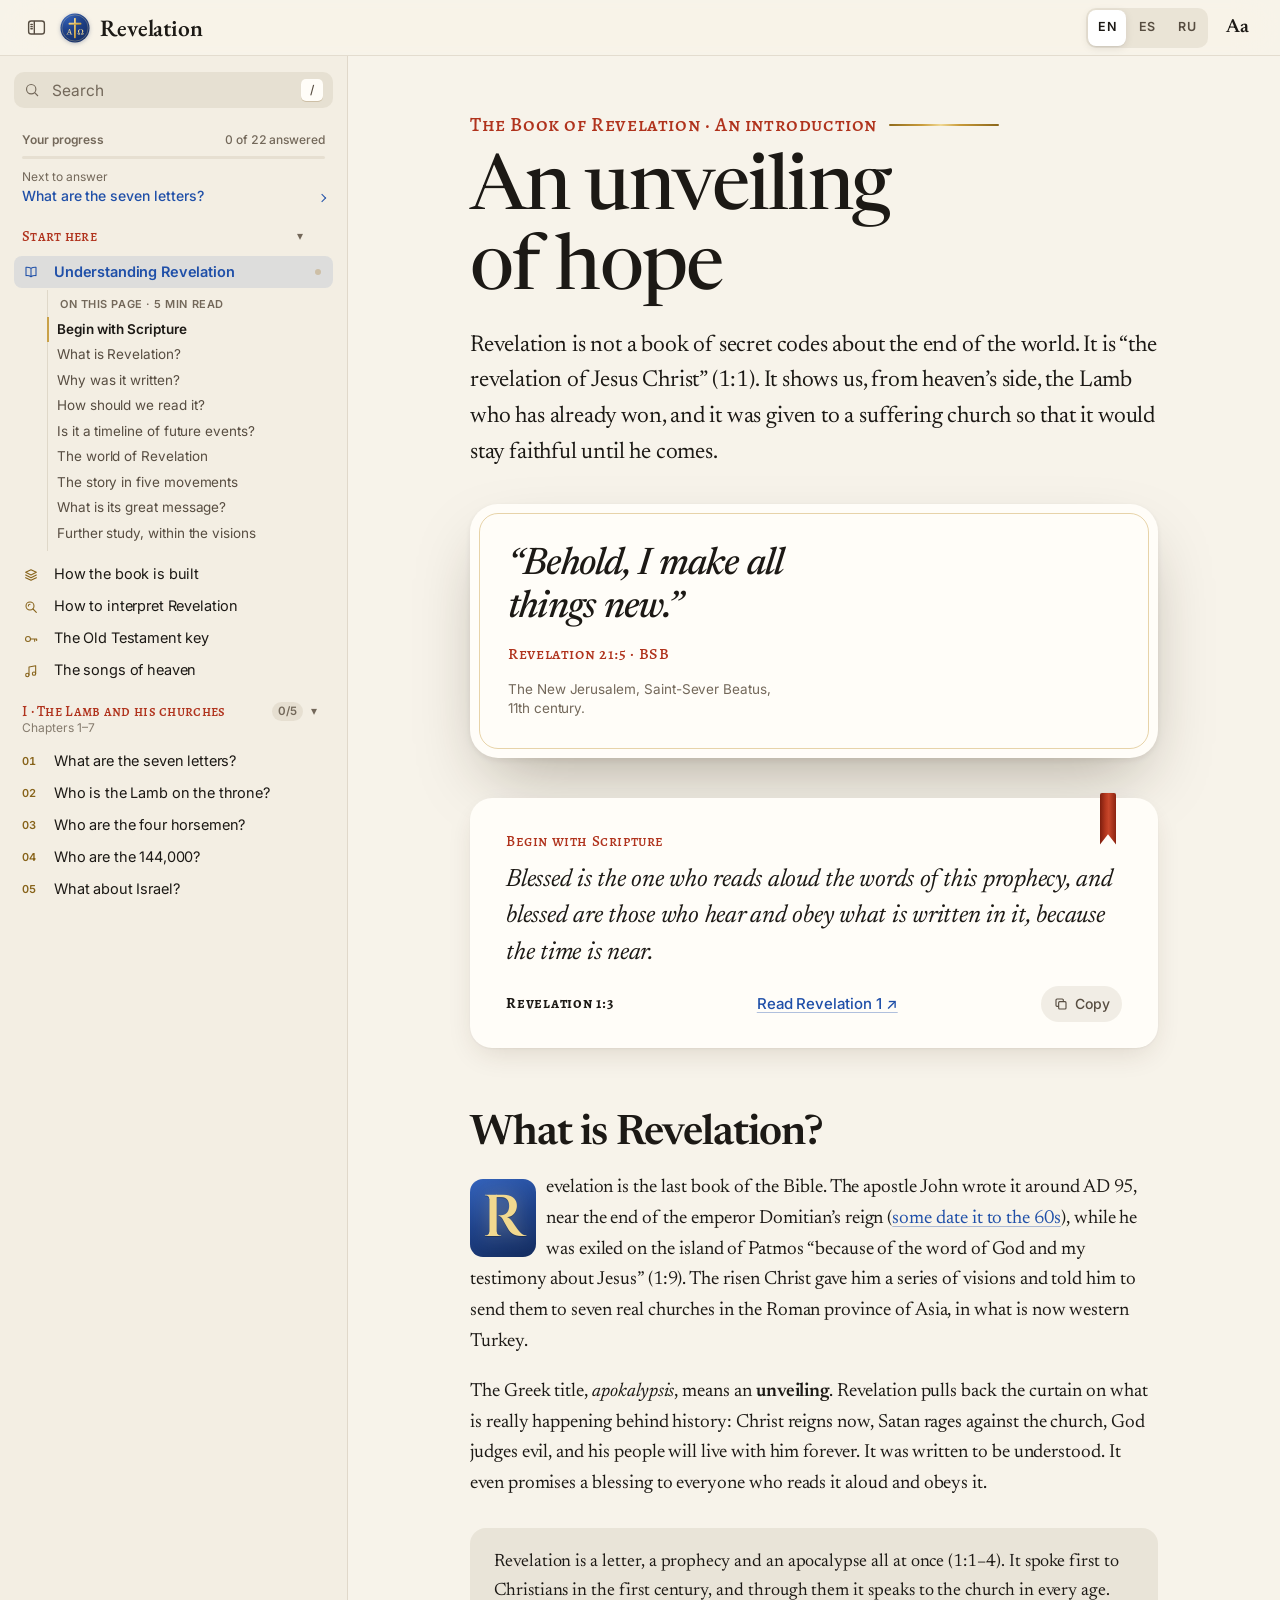
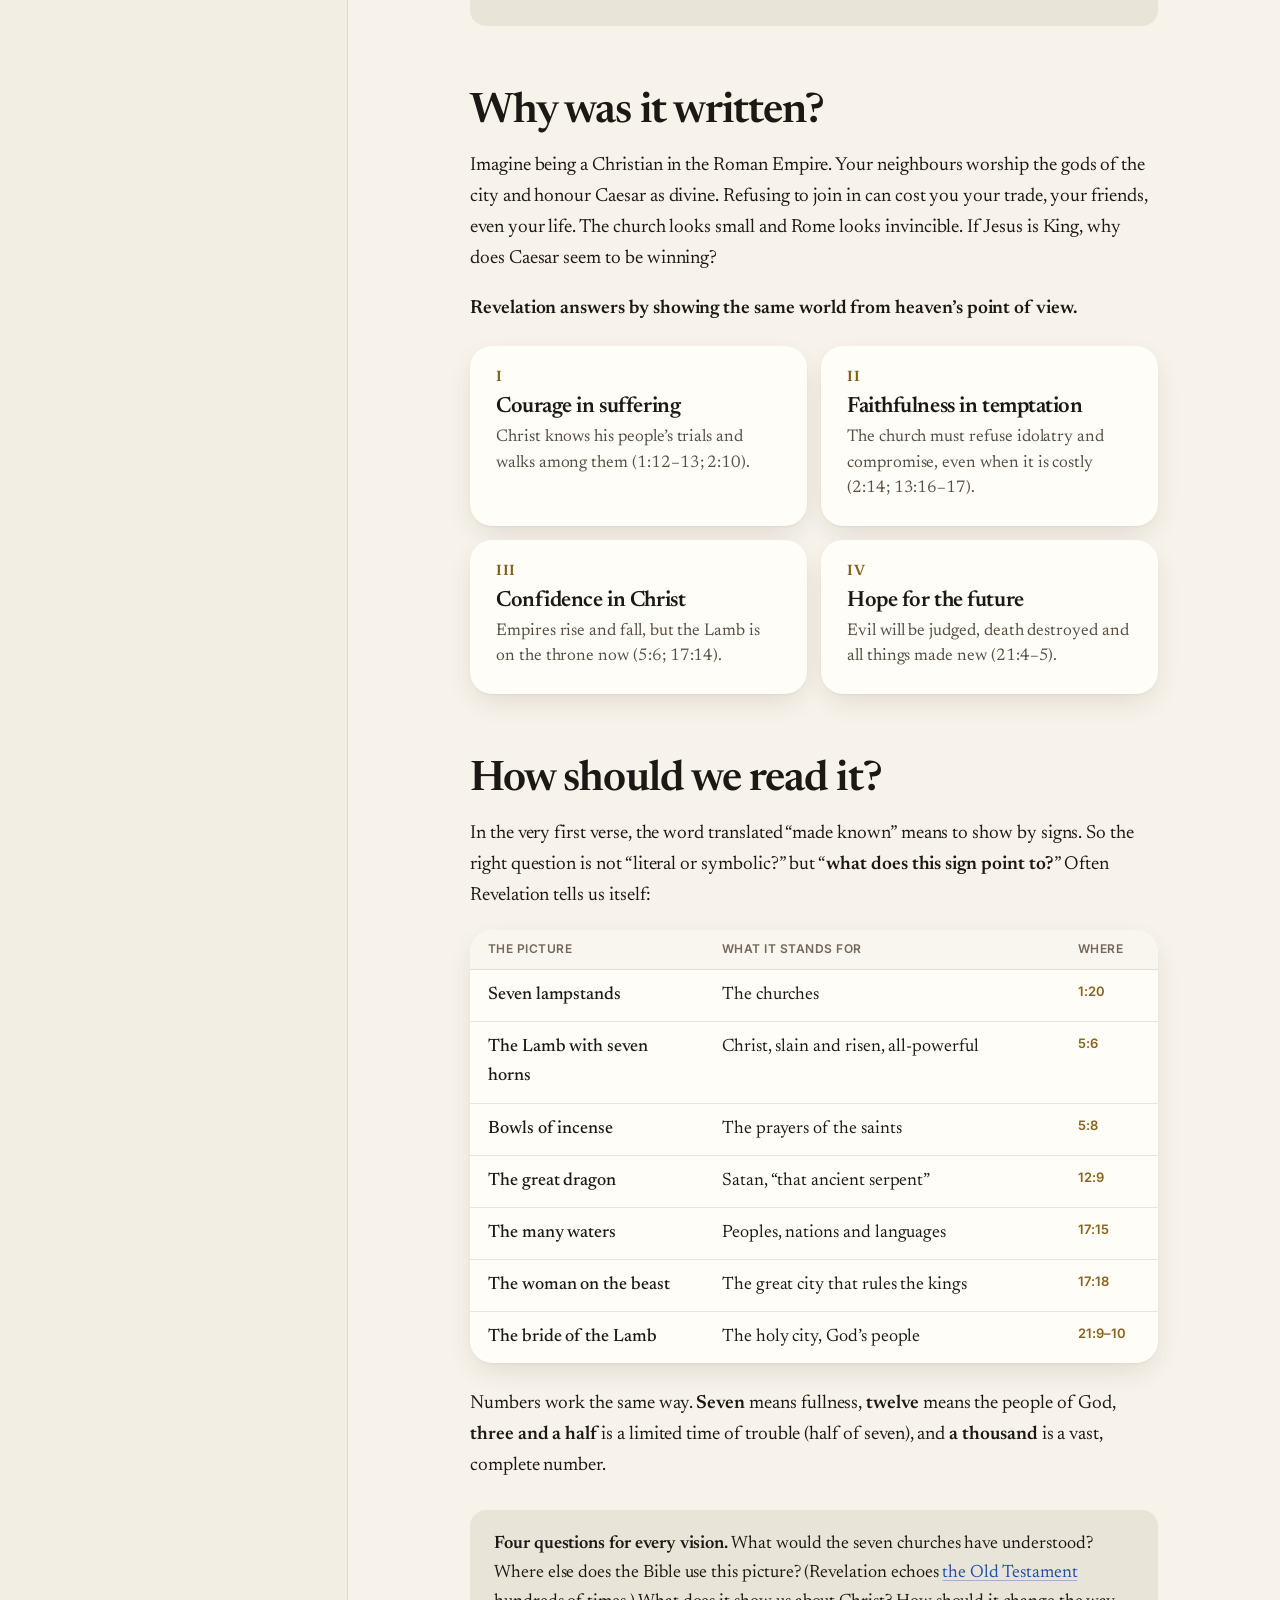
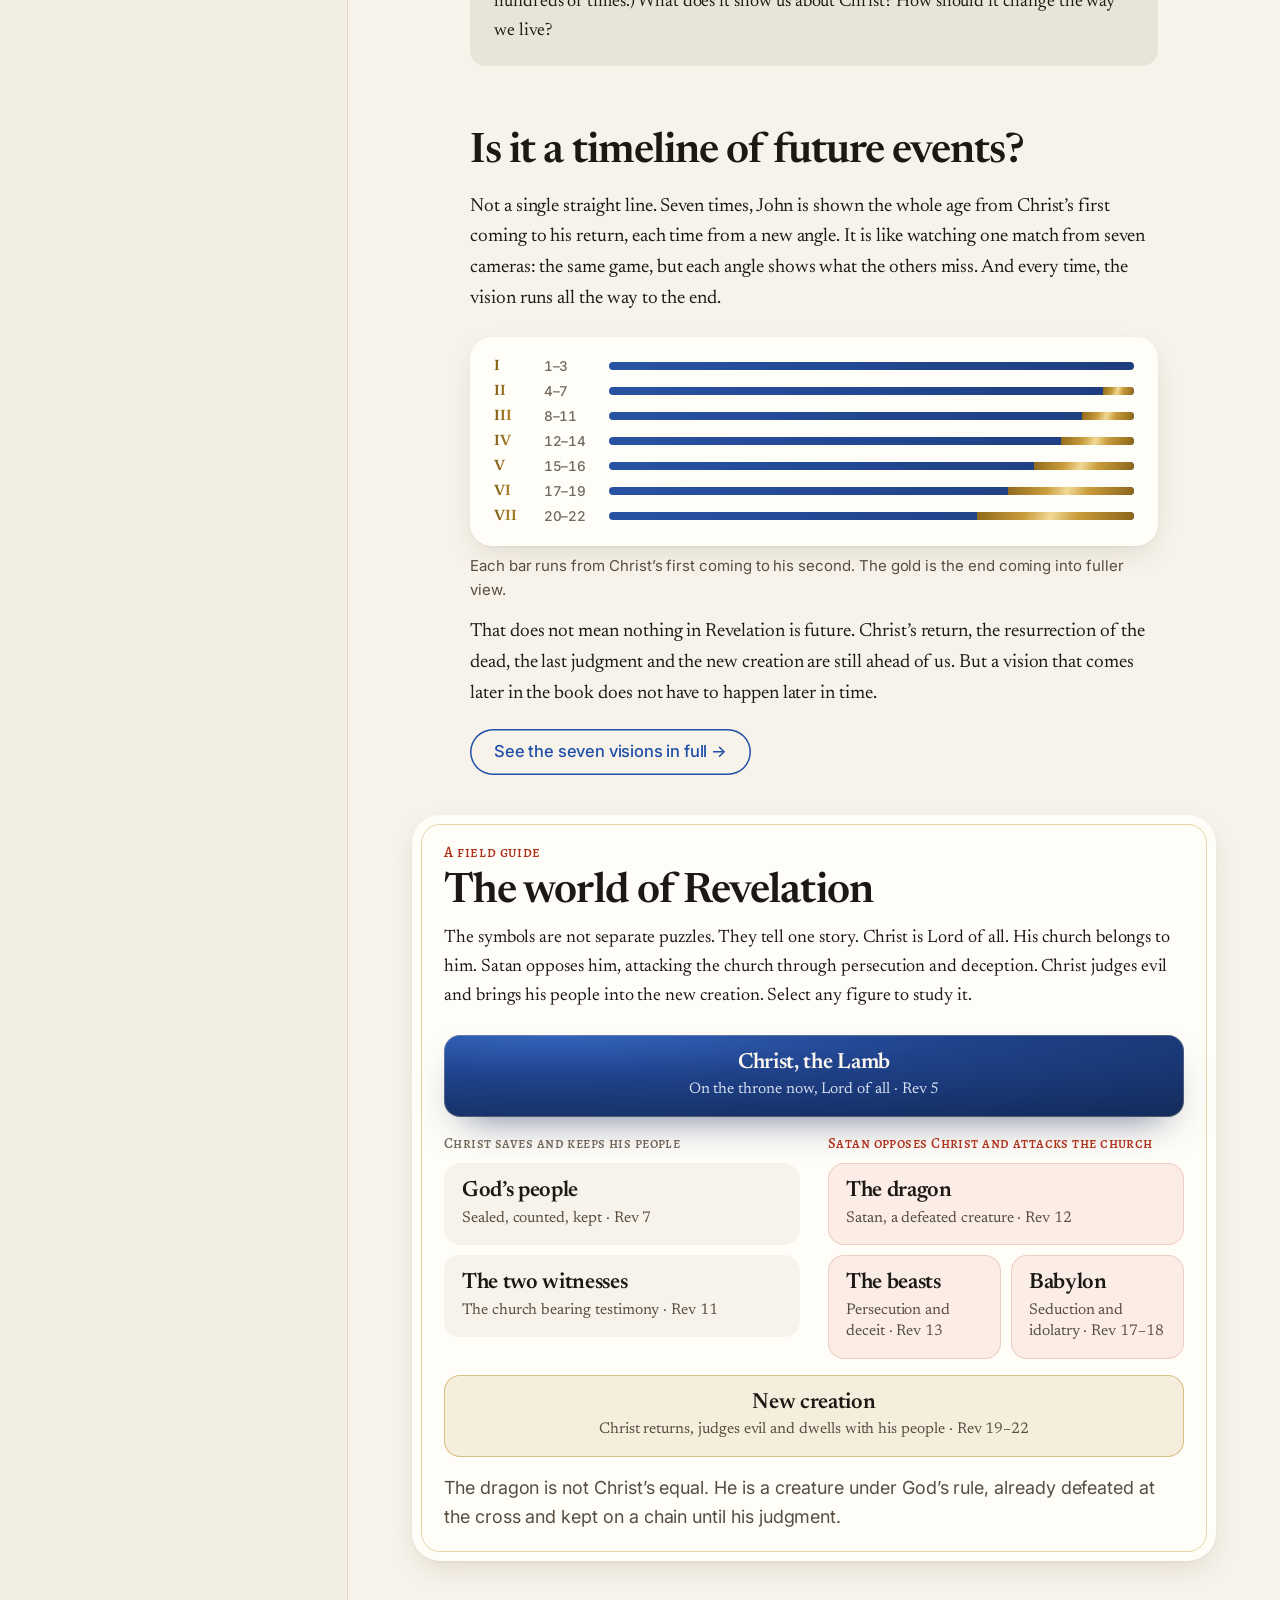
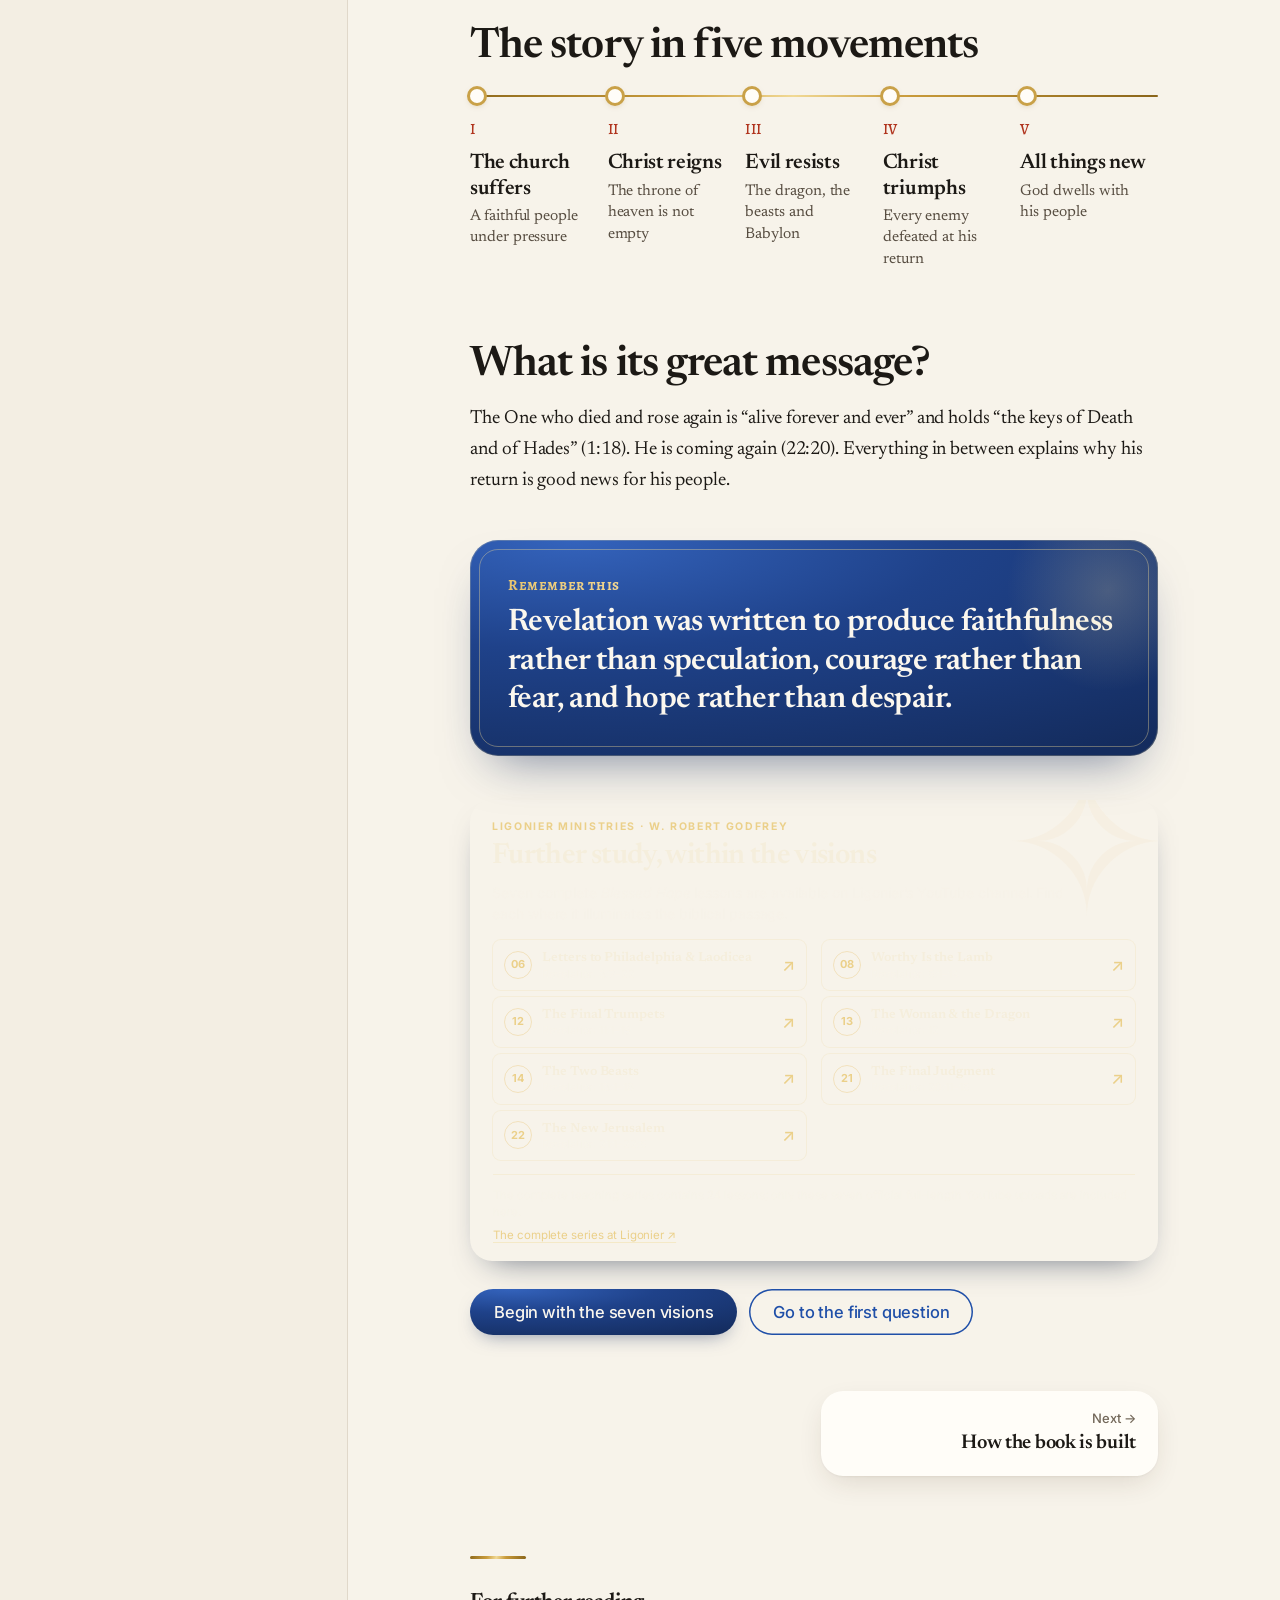
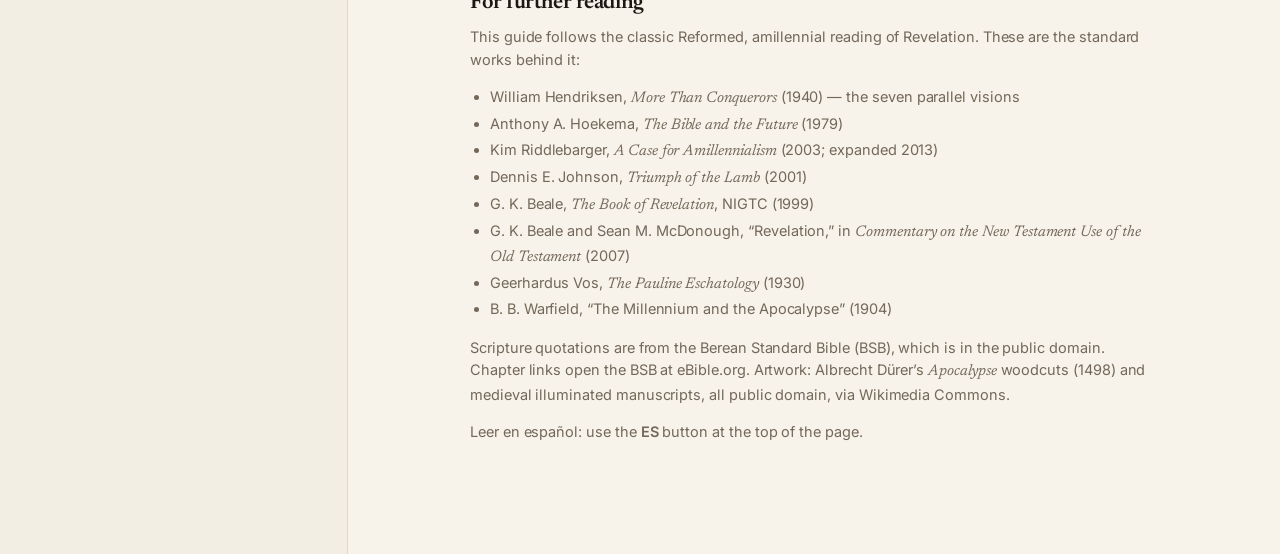
==== commit fd050a4a: "Update Revelation explainer from latest illuminated codex" ====
--- a/index.html
+++ b/index.html
@@ -4,6 +4,7 @@
 <meta charset="utf-8">
 <meta name="viewport" content="width=device-width,initial-scale=1,viewport-fit=cover">
 <meta name="color-scheme" content="light dark">
+<meta name="referrer" content="strict-origin-when-cross-origin">
 <link rel="icon" type="image/svg+xml" href="data:image/svg+xml,%3Csvg xmlns=%22http://www.w3.org/2000/svg%22 viewBox=%220 0 32 32%22%3E%3Cdefs%3E%0A%3CradialGradient id=%22f-lap%22 cx=%2218%25%22 cy=%220%25%22 r=%22130%25%22%3E%3Cstop offset=%220%22 stop-color=%22%233767C2%22/%3E%3Cstop offset=%22.45%22 stop-color=%22%231F428A%22/%3E%3Cstop offset=%221%22 stop-color=%22%23122858%22/%3E%3C/radialGradient%3E%0A%3ClinearGradient id=%22f-gold%22 x1=%220%22 y1=%220%22 x2=%221%22 y2=%221%22%3E%3Cstop offset=%220%22 stop-color=%22%23FBEBB8%22/%3E%3Cstop offset=%22.45%22 stop-color=%22%23E2BD62%22/%3E%3Cstop offset=%221%22 stop-color=%22%23A97F25%22/%3E%3C/linearGradient%3E%0A%3C/defs%3E%0A%3Ccircle cx=%2216%22 cy=%2216%22 r=%2215.5%22 fill=%22url%28%23f-lap%29%22/%3E%0A%3Ccircle cx=%2216%22 cy=%2216%22 r=%2214%22 fill=%22none%22 stroke=%22%23F1D995%22 stroke-opacity=%22.45%22 stroke-width=%22.7%22/%3E%0A%3Crect x=%2215%22 y=%225.2%22 width=%222%22 height=%2221.6%22 rx=%22.6%22 fill=%22url%28%23f-gold%29%22/%3E%0A%3Crect x=%229.2%22 y=%2210.4%22 width=%2213.6%22 height=%222%22 rx=%22.6%22 fill=%22url%28%23f-gold%29%22/%3E%0A%3Cpath d=%22M7.15 22.84Q7.05 22.84 6.98 22.81Q6.91 22.78 6.91 22.71Q6.91 22.64 6.97 22.59Q7.04 22.55 7.14 22.52Q7.39 22.45 7.57 22.31Q7.76 22.16 7.87 21.91Q8.09 21.41 8.28 20.94Q8.48 20.47 8.66 20.01Q8.84 19.54 9.03 19.06Q9.21 18.58 9.4 18.04Q9.5 17.78 9.53 17.63Q9.57 17.49 9.59 17.42Q9.72 17.38 9.83 17.35Q9.94 17.31 10.08 17.26Q10.2 17.2 10.29 17.11Q10.37 17.01 10.42 16.96Q10.44 16.94 10.47 16.94Q10.49 16.93 10.52 16.98Q10.55 17.03 10.56 17.08Q10.58 17.13 10.6 17.19Q10.79 17.8 10.99 18.43Q11.19 19.05 11.39 19.66Q11.59 20.26 11.77 20.82Q11.96 21.37 12.11 21.84Q12.19 22.07 12.3 22.21Q12.42 22.34 12.56 22.42Q12.7 22.49 12.88 22.53Q12.99 22.56 13.05 22.6Q13.11 22.65 13.11 22.72Q13.11 22.77 13.05 22.8Q13 22.83 12.91 22.83Q12.76 22.83 12.52 22.82Q12.28 22.81 12.03 22.8Q11.78 22.78 11.59 22.78Q11.41 22.78 11.2 22.79Q10.99 22.8 10.78 22.81Q10.57 22.82 10.43 22.82Q10.34 22.82 10.28 22.79Q10.21 22.76 10.21 22.7Q10.21 22.63 10.28 22.58Q10.35 22.53 10.44 22.52Q10.75 22.46 10.89 22.36Q11.03 22.25 10.99 22.04Q10.97 21.9 10.92 21.69Q10.86 21.49 10.81 21.27Q10.75 21.05 10.69 20.87Q10.68 20.8 10.64 20.77Q10.61 20.74 10.51 20.74H8.96Q8.9 20.74 8.87 20.78Q8.83 20.82 8.82 20.9Q8.78 21.01 8.74 21.15Q8.69 21.3 8.64 21.45Q8.59 21.6 8.56 21.73Q8.52 21.85 8.5 21.95Q8.46 22.18 8.58 22.31Q8.71 22.45 9.02 22.52Q9.25 22.59 9.25 22.71Q9.25 22.76 9.19 22.79Q9.14 22.82 9.03 22.82Q8.83 22.82 8.62 22.8Q8.4 22.79 8.15 22.79Q7.89 22.79 7.64 22.82Q7.4 22.84 7.15 22.84ZM9.2 20.35H10.39Q10.51 20.35 10.51 20.3Q10.51 20.27 10.51 20.25Q10.5 20.24 10.49 20.2L9.89 18.22Q9.86 18.1 9.83 18.1Q9.82 18.1 9.77 18.21L9.05 20.2Q9.03 20.25 9.03 20.27Q9.03 20.31 9.08 20.33Q9.13 20.35 9.2 20.35Z%22 fill=%22%23F1D995%22/%3E%0A%3Cpath d=%22M19.21 22.83Q19.14 22.83 19.1 22.8Q19.06 22.77 19.04 22.71Q18.99 22.52 18.89 22.25Q18.79 21.99 18.71 21.75Q18.62 21.5 18.62 21.37Q18.62 21.25 18.73 21.25Q18.8 21.25 18.85 21.3Q18.9 21.35 18.95 21.43Q19.08 21.73 19.35 21.81Q19.62 21.88 19.95 21.88L20.56 21.87Q20.62 21.87 20.63 21.83Q20.64 21.79 20.6 21.74Q20.13 21.49 19.8 21.17Q19.48 20.86 19.32 20.45Q19.15 20.05 19.15 19.57Q19.15 19 19.38 18.54Q19.61 18.09 20.01 17.76Q20.41 17.44 20.92 17.27Q21.44 17.09 22.03 17.09Q22.58 17.09 23.09 17.26Q23.6 17.43 24 17.74Q24.39 18.06 24.62 18.5Q24.86 18.95 24.86 19.49Q24.86 19.98 24.69 20.39Q24.53 20.8 24.21 21.14Q23.88 21.47 23.41 21.73Q23.36 21.77 23.34 21.82Q23.32 21.86 23.38 21.88H24.2Q24.51 21.89 24.73 21.77Q24.95 21.66 25.07 21.4Q25.11 21.31 25.16 21.26Q25.22 21.22 25.29 21.22Q25.39 21.22 25.39 21.34Q25.39 21.42 25.34 21.59Q25.29 21.76 25.21 21.96Q25.14 22.16 25.07 22.36Q25 22.56 24.97 22.71Q24.95 22.77 24.9 22.8Q24.86 22.83 24.79 22.83Q24.68 22.83 24.51 22.83Q24.34 22.82 24.1 22.81Q23.89 22.81 23.72 22.8Q23.54 22.8 23.38 22.8Q23.23 22.8 23.1 22.8Q22.96 22.8 22.82 22.8Q22.67 22.8 22.47 22.8Q22.41 22.8 22.41 22.71Q22.41 22.59 22.48 22.41Q22.55 22.23 22.64 22.15Q22.89 21.95 23.11 21.6Q23.33 21.26 23.47 20.82Q23.62 20.38 23.62 19.91Q23.62 19.43 23.51 18.98Q23.4 18.53 23.2 18.19Q22.99 17.85 22.68 17.64Q22.38 17.43 21.97 17.43Q21.59 17.43 21.29 17.62Q20.99 17.8 20.79 18.13Q20.59 18.45 20.49 18.87Q20.39 19.28 20.39 19.74Q20.39 20.25 20.52 20.72Q20.64 21.19 20.86 21.57Q21.09 21.94 21.37 22.17Q21.47 22.25 21.52 22.41Q21.58 22.57 21.59 22.71Q21.6 22.75 21.58 22.77Q21.56 22.8 21.53 22.8Q21.33 22.8 21.18 22.8Q21.03 22.8 20.89 22.8Q20.76 22.8 20.61 22.8Q20.46 22.8 20.3 22.8Q20.13 22.81 19.94 22.81Q19.69 22.82 19.51 22.83Q19.33 22.83 19.21 22.83Z%22 fill=%22%23F1D995%22/%3E%3C/svg%3E">
 <link rel="icon" type="image/png" sizes="32x32" href="[data-uri]">
 <link rel="apple-touch-icon" href="[data-uri]">
@@ -1742,6 +1743,108 @@
 .praise-list cite{display:none}
 .nowrap{white-space:nowrap}
 
+/* Circle of praise: each ring plays its music */
+.praise-list li{grid-template-columns:28px 1fr 40px;align-items:start;position:relative;overflow:hidden}
+.praise-list li::after{content:'';position:absolute;left:0;bottom:0;height:3px;width:calc(var(--p, 0) * 100%);background:var(--leaf);opacity:0;transition:opacity .3s}
+.praise-list li.playing::after{opacity:1}
+.pl-music{display:block;margin-top:8px;font:500 12.5px/1.4 var(--sans);color:var(--ink-3)}
+.pl-music::before{content:'';display:inline-block;vertical-align:-1.5px;margin-right:6px;width:12px;height:12px;background:currentColor;opacity:.8;
+  -webkit-mask:url("data:image/svg+xml,%3Csvg xmlns='http://www.w3.org/2000/svg' viewBox='0 0 24 24'%3E%3Cpath d='M9 18V6l10-2v12' fill='none' stroke='black' stroke-width='2'/%3E%3Ccircle cx='6.5' cy='18' r='2.6'/%3E%3Ccircle cx='16.5' cy='16' r='2.6'/%3E%3C/svg%3E") center/contain no-repeat;
+          mask:url("data:image/svg+xml,%3Csvg xmlns='http://www.w3.org/2000/svg' viewBox='0 0 24 24'%3E%3Cpath d='M9 18V6l10-2v12' fill='none' stroke='black' stroke-width='2'/%3E%3Ccircle cx='6.5' cy='18' r='2.6'/%3E%3Ccircle cx='16.5' cy='16' r='2.6'/%3E%3C/svg%3E") center/contain no-repeat}
+[data-yt].playing .pl-music{color:var(--gilt-deep)}
+.pl-play{align-self:center;display:grid;place-items:center;width:38px;height:38px;border:0;border-radius:50%;background:var(--lapis-tile);color:#F7F2E8;cursor:pointer;box-shadow:0 6px 14px -8px rgba(20,44,94,.8);transition:transform .2s,box-shadow .2s}
+.pl-play:hover{transform:scale(1.06)}
+.pl-play:focus-visible{outline:2px solid var(--link);outline-offset:3px}
+.pl-play svg{fill:currentColor}
+.pl-play .i-stop,[data-yt].playing .pl-play .i-play{display:none}
+[data-yt].playing .pl-play .i-stop{display:inline}
+[data-yt].playing .pl-play{background:var(--leaf);color:#3A2A08;animation:plPulse 1.8s ease-in-out infinite}
+@keyframes plPulse{0%,100%{box-shadow:0 0 0 0 rgba(201,161,72,.45)}50%{box-shadow:0 0 0 7px rgba(201,161,72,0)}}
+@media (prefers-reduced-motion:reduce){[data-yt].playing .pl-play{animation:none}}
+.praise[data-on] .ring{transition:stroke .35s,stroke-width .35s,fill .35s}
+.praise-credit{margin-top:10px}
+
+/* The performance card: appears when a ring is tapped */
+.praise-player{position:relative;display:grid;grid-template-columns:minmax(0,17rem) 1fr;gap:18px;align-items:center;margin:6px 0 14px;padding:12px;border-radius:var(--r-lg);background:var(--paper);box-shadow:var(--sh-2),inset 0 0 0 1px color-mix(in srgb,var(--gilt) 45%,transparent);animation:otIn .35s ease both}
+.praise-player[hidden]{display:none}
+.pp-frame{position:relative;aspect-ratio:16/9;border-radius:calc(var(--r-lg) - 6px);overflow:hidden;background:#0d0b08}
+.pp-slot,.pp-slot iframe{position:absolute;inset:0;width:100%;height:100%;border:0}
+/* A readable, localized exit when a local file or restrictive host cannot identify its
+   YouTube embed. Preserve the artwork and layout without displaying error 153. */
+.pp-unavailable{position:absolute;inset:0;display:flex;flex-direction:column;align-items:center;justify-content:center;gap:8px;padding:18px;text-align:center;background-color:#141b29;background-position:center;background-size:cover;color:#fff}
+.pp-unavailable::before{content:'';position:absolute;inset:0;background:linear-gradient(180deg,rgba(9,13,23,.70),rgba(9,13,23,.92));pointer-events:none}
+.pp-unavailable > *{position:relative;z-index:1}
+.pp-unavailable p{margin:0;max-width:20rem;color:rgba(255,255,255,.86);font:500 12px/1.4 var(--sans)}
+.pp-unavailable .pp-out{display:inline-flex;align-items:center;justify-content:center;gap:9px;min-height:40px;margin-top:5px;padding:8px 13px;border:1px solid rgba(255,231,178,.55);border-radius:999px;background:rgba(20,39,76,.92);color:#fff;text-decoration:none;font:600 12px/1.2 var(--sans);box-shadow:0 2px 12px rgba(0,0,0,.3)}
+.pp-unavailable .pp-out:hover{background:#294e85;border-color:#ffe9a7}
+.pp-unavailable .pp-out:focus-visible{outline:2px solid #ffe9a7;outline-offset:3px}
+.pp-out-icon{display:grid;place-items:center;width:24px;height:24px;border-radius:50%;background:#f1d995;color:#142348;font-size:12px}
+
+.pp-meta{display:flex;flex-direction:column;gap:4px;min-width:0;padding-right:34px}
+.pp-kicker{font:600 11.5px/1 var(--sans);letter-spacing:.06em;text-transform:uppercase;color:var(--gilt-deep)}
+.pp-title{font:600 19px/1.25 var(--display);letter-spacing:-.01em}
+.pp-title span{margin-left:6px;font:600 12px/1 var(--sans);color:var(--ink-3)}
+.pp-perf{font:400 14px/1.4 var(--sans);color:var(--ink-2)}
+.pp-link{margin-top:4px;font:500 14px/1.3 var(--sans);color:var(--link);text-decoration:none}
+.pp-link:hover{text-decoration:underline}
+.pp-close{position:absolute;top:10px;right:10px;display:grid;place-items:center;width:30px;height:30px;border:0;border-radius:50%;background:var(--fill);color:var(--ink-2);cursor:pointer}
+.pp-close:hover{background:var(--fill-2)}
+.pp-close:focus-visible{outline:2px solid var(--link);outline-offset:2px}
+@container (max-width:600px){
+  .praise-player{grid-template-columns:1fr;gap:12px;padding:10px}
+  .pp-meta{padding:0 36px 4px 4px}
+  .pp-close{top:auto;bottom:12px}
+}
+.praise-list li > div{line-height:1.3}
+
+/* Songs on the timeline and the hymn cards play too */
+.hymnal li[data-yt],.hymns article[data-yt]{cursor:pointer}
+.hymnal li[data-yt] .hy-body{position:relative;overflow:hidden;padding-right:66px}
+.hymnal li[data-yt] .pl-play{position:absolute;top:16px;right:16px}
+.hymnal li[data-yt] .hy-body::after,.hymns article[data-yt]::after{content:'';position:absolute;left:0;bottom:0;height:3px;width:calc(var(--p, 0) * 100%);background:var(--leaf);opacity:0;transition:opacity .3s}
+.hymnal li[data-yt].playing .hy-body::after,.hymns article[data-yt].playing::after{opacity:1}
+.hymnal li[data-yt].playing .hy-body,.hymns article[data-yt].playing{box-shadow:var(--sh-2),inset 0 0 0 1.5px color-mix(in srgb,var(--gilt) 70%,transparent)}
+.hymnal .pl-music{margin-top:10px}
+.hymns article[data-yt]{position:relative;overflow:hidden;padding-right:66px}
+.hymns article[data-yt] .pl-play{position:absolute;top:16px;right:16px}
+.hymns-group .praise-player{margin-top:-16px;margin-bottom:30px}
+@media (max-width:560px){
+  .hymnal li[data-yt] .pl-play{top:auto;bottom:14px}
+  .hymnal li[data-yt] .hy-body{padding-right:20px;padding-bottom:62px}
+  .hymnal li[data-yt] .pl-music{padding-right:44px}
+}
+.hymnal-sec,.hymns-group{container-type:inline-size}
+.hymnal li.pp-li{display:block}
+.hymnal li.pp-li .praise-player{margin:0 0 4px 94px}
+.hymns > .praise-player{grid-column:1/-1;margin:0}
+@media (max-width:560px){.hymnal li.pp-li .praise-player{margin-left:0}}
+.hymns{grid-auto-flow:row dense}
+
+/* The seven churches on location: a film series beside the seven cards */
+.series{margin:20px 0 30px;container-type:inline-size}
+.series .churches{margin:12px 0 0;grid-auto-flow:row dense}
+.series-head{display:grid;grid-template-columns:auto 1fr auto;align-items:center;gap:14px;padding:14px 16px;border-radius:var(--r-lg);background:var(--lapis-tile);color:var(--lapis-ink);box-shadow:0 18px 40px -24px rgba(20,44,94,.75),inset 0 0 0 1px rgba(241,217,149,.22);cursor:pointer}
+.series-ico{display:grid;place-items:center;width:42px;height:42px;border-radius:12px;background:rgba(241,217,149,.14);color:var(--gilt-pale)}
+.series-txt{display:flex;flex-direction:column;gap:2px;min-width:0}
+.series-kick{font:600 11.5px/1 var(--sans);letter-spacing:.06em;text-transform:uppercase;color:var(--gilt-pale)}
+.series-txt b{font:600 19px/1.25 var(--display);letter-spacing:-.01em;color:var(--lapis-ink)}
+.series-txt small{font:400 13.5px/1.35 var(--sans);color:rgba(247,242,232,.74)}
+.series-btn.pl-play{width:auto;height:38px;padding:0 16px 0 13px;gap:8px;display:inline-flex;align-items:center;border-radius:999px;background:var(--leaf);color:#3A2A08;font:600 14px/1 var(--sans);box-shadow:none}
+.series-head.playing .series-btn{animation:plPulse 1.8s ease-in-out infinite}
+.series .churches li[data-yt]{position:relative;padding-right:56px;cursor:pointer;overflow:hidden}
+.series .churches li .pl-play{position:absolute;top:14px;right:14px;width:32px;height:32px}
+.series .churches li::after{content:'';position:absolute;left:0;bottom:0;height:3px;width:calc(var(--p, 0) * 100%);background:var(--leaf);opacity:0;transition:opacity .3s}
+.series .churches li.playing::after{opacity:1}
+.series .churches li.playing{box-shadow:var(--sh-2),inset 0 0 0 1.5px color-mix(in srgb,var(--gilt) 70%,transparent)}
+.series .churches li.pp-li{grid-column:1/-1;padding:0;background:none;box-shadow:none;cursor:default}
+.series .churches li.pp-li::after{display:none}
+.series .churches li.pp-li .praise-player{margin:0}
+.series > .praise-player{margin:12px 0 0}
+@container (max-width:520px){
+  .series-head{grid-template-columns:auto 1fr;row-gap:12px}
+  .series-btn.pl-play{grid-column:1/-1;justify-self:start}
+}
+
 
 /* ==========================================================================
    Phone refinements
@@ -1887,6 +1990,56 @@
   .nav-link:active,.pager a:active,.quiz-opt:active:not(:disabled),.tab:active,.btn:active,.refs a:active,.node:active,.seg button:active,.lang-pick button:active,.tool-btn:active,.contents-btn:active{background:var(--vellum-2)}
   .btn:active{background:var(--lapis-2)}
 }
+
+
+/* Blessed Hope — marginal lectures, treated as illuminated scholia rather than a video feed. */
+.bh-study{scroll-margin-top:100px;position:relative;margin:28px 0 30px;padding:16px 18px 13px;border:1px solid color-mix(in srgb,var(--gilt) 66%,transparent);border-radius:var(--r-lg);background:linear-gradient(140deg,color-mix(in srgb,var(--paper) 91%,var(--gilt-pale) 9%),var(--paper) 65%);box-shadow:var(--sh-1),inset 0 0 0 4px color-mix(in srgb,var(--gilt) 7%,transparent);isolation:isolate;container-type:inline-size}
+.bh-study::before,.bh-study::after{content:'✣';position:absolute;font:19px/1 var(--display);color:var(--gilt);opacity:.58;pointer-events:none}
+.bh-study::before{top:7px;left:8px}.bh-study::after{bottom:7px;right:8px;transform:rotate(180deg)}
+.bh-crest{display:flex;align-items:center;gap:10px;margin:0 8px 10px;color:var(--gilt-deep);font:700 10px/1.3 var(--sans);letter-spacing:.13em;text-transform:uppercase}
+.bh-crest::before,.bh-crest::after{content:'';height:1px;flex:1;max-width:65px;background:linear-gradient(90deg,transparent,var(--gilt))}
+.bh-crest::after{background:linear-gradient(90deg,var(--gilt),transparent);max-width:none}
+.bh-lecture{display:grid;grid-template-columns:64px minmax(0,1fr) auto;align-items:center;gap:17px;padding:14px 16px;border:1px solid color-mix(in srgb,var(--gilt) 32%,transparent);border-radius:calc(var(--r-lg) - 4px);background:color-mix(in srgb,var(--paper) 84%,var(--fill) 16%);cursor:pointer;position:relative;overflow:hidden;transition:background .2s,border-color .2s,box-shadow .2s}
+.bh-lecture::after{content:'';position:absolute;bottom:0;left:0;width:calc(var(--p, 0) * 100%);height:3px;background:var(--leaf);transition:width .2s;pointer-events:none}
+.bh-lecture:hover{background:var(--fill);border-color:var(--gilt);box-shadow:var(--sh-1)}
+.bh-lecture.playing{border-color:var(--gilt);box-shadow:inset 0 0 0 1px var(--gilt)}
+.bh-medal{width:60px;aspect-ratio:1;display:grid;place-items:center;color:var(--gilt-pale);border-radius:50%;background:radial-gradient(circle at 28% 22%,#35569A,#162B5E 62%,#102047);border:3px double var(--gilt);box-shadow:inset 0 0 0 3px rgba(255,235,184,.13),0 5px 12px rgba(18,40,80,.17)}
+.bh-medal svg{width:46px;height:46px;opacity:.9}
+.bh-copy{min-width:0;display:flex;flex-direction:column;align-items:flex-start;gap:5px}
+.bh-count{color:var(--gilt-deep);font:700 10px/1.3 var(--sans);letter-spacing:.12em;text-transform:uppercase}
+.bh-name{font:600 clamp(18px,2.4vw,23px)/1.2 var(--display);letter-spacing:-.015em;color:var(--ink)}
+.bh-scripture{font:600 11.5px/1.3 var(--sans);color:var(--ink-3)}
+.bh-description{font:400 13.5px/1.55 var(--sans);color:var(--ink-2);max-width:54ch;margin:1px 0 0}
+.bh-lecture .pl-music{font:500 11.5px/1.3 var(--sans);margin:2px 0 0}
+.bh-lecture .pl-music::before{display:none}
+.bh-action.pl-play{display:inline-flex;gap:9px;align-items:center;justify-content:center;width:auto;height:auto;min-height:40px;border-radius:99px;padding:9px 14px;font:700 12px/1 var(--sans);white-space:nowrap;box-shadow:0 7px 15px -10px rgba(15,35,75,.6)}
+.bh-action.pl-play svg{flex:none}
+.bh-foot{display:flex;align-items:center;justify-content:space-between;gap:10px;flex-wrap:wrap;margin:10px 12px 1px;font:500 11.5px/1.3 var(--sans);color:var(--ink-3)}
+.bh-foot a{color:var(--link);text-decoration:none;text-underline-offset:3px}
+.bh-foot a:hover{text-decoration:underline}
+.bh-study .praise-player{margin:13px 0 3px}
+.bh-study .pp-frame{min-width:0}
+.bh-study .bh-lecture:focus-within{outline:2px solid var(--link);outline-offset:2px}
+.bh-index{margin:30px 0 24px;padding:20px 22px 18px;border-radius:var(--r-lg);background:linear-gradient(155deg,var(--lapis-tile),#122851);color:#f5eedc;box-shadow:0 15px 34px -20px rgba(11,28,61,.72);position:relative;overflow:hidden}
+.bh-index::after{content:'✧';position:absolute;right:-13px;top:-23px;font:200px/.9 var(--display);color:rgba(237,206,133,.075);pointer-events:none}
+.bh-index .bh-index-k{display:block;color:var(--gilt-pale);font:700 10.5px/1.3 var(--sans);text-transform:uppercase;letter-spacing:.16em;margin:0 0 6px}
+.bh-index h2{font:600 clamp(21px,3.2vw,29px)/1.2 var(--display);color:#f5eedc;margin:0 0 7px}
+.bh-index .bh-index-deck{font:400 14px/1.55 var(--sans);color:rgba(247,242,232,.83);max-width:64ch;margin:0 0 14px}
+.bh-index-items{list-style:none;display:grid;grid-template-columns:repeat(2,minmax(0,1fr));column-gap:14px;row-gap:5px;padding:0!important;margin:0!important;position:relative;z-index:1}
+.bh-index-items li{margin:0!important;padding:0!important;list-style:none!important}
+.bh-index-items li::before{display:none!important}
+.bh-index-items a{display:flex;align-items:center;gap:10px;min-width:0;padding:9px 11px;border:1px solid rgba(236,207,143,.2);border-radius:9px;background:rgba(255,255,255,.045);color:#f5eedc;text-decoration:none;font:500 12.5px/1.32 var(--sans);transition:background .2s,border-color .2s}
+.bh-index-items a:hover,.bh-index-items a:focus-visible{background:rgba(235,206,137,.13);border-color:rgba(235,206,137,.55);outline:none}
+.bh-index-items .bh-i-num{flex:none;display:grid;place-items:center;width:28px;height:28px;border:1px solid rgba(239,216,164,.65);border-radius:50%;color:var(--gilt-pale);font:700 11px/1 var(--sans)}
+.bh-index-items .bh-i-words{min-width:0;flex:1}
+.bh-index-items .bh-i-words b{display:block;color:#f5eedc;font:600 13px/1.35 var(--display)}
+.bh-index-items .bh-i-words small{display:block;font:400 11px/1.3 var(--sans);color:rgba(247,242,232,.64)}
+.bh-index-items .bh-i-go{color:var(--gilt-pale);font-size:17px}
+.bh-index-note{display:flex;justify-content:space-between;align-items:center;flex-wrap:wrap;gap:6px 14px;margin:13px 1px 0;padding-top:12px;border-top:1px solid rgba(241,217,149,.22);font:400 11.5px/1.45 var(--sans);color:rgba(247,242,232,.73)}
+.bh-index-note a{color:var(--gilt-pale);text-decoration:underline;text-decoration-color:rgba(241,217,149,.4);text-underline-offset:3px}
+@container (max-width:630px){.bh-lecture{grid-template-columns:54px minmax(0,1fr);gap:11px;padding:12px}.bh-medal{width:50px}.bh-medal svg{width:39px;height:39px}.bh-action.pl-play{grid-column:2;justify-self:start;margin-top:3px}.bh-name{font-size:19px}}
+@media(max-width:540px){.bh-study{padding:12px 12px 13px;margin:23px 0}.bh-index{padding:17px 15px}.bh-index-items{grid-template-columns:1fr}.bh-index h2{font-size:24px}.bh-foot{margin:10px 7px 0}}
+@media(prefers-reduced-motion:reduce){.bh-lecture,.bh-index-items a{transition:none}}
 
 </style>
 </head>
@@ -2110,6 +2263,16 @@
   <h2>What is its great message?</h2>
   <p>The One who died and rose again is “alive forever and ever” and holds “the keys of Death and of Hades” (1:18). He is coming again (22:20). Everything in between explains why his return is good news for his people.</p>
   <aside class="lesson"><span class="rubric">Remember this</span><p>Revelation was written to produce faithfulness rather than speculation, courage rather than fear, and hope rather than despair.</p></aside>
+
+  <!-- Guide to the official full-length YouTube lectures: each opens in context. -->
+  <aside class="bh-index" aria-label="Further study, within the visions">
+    <span class="bh-index-k">Ligonier Ministries · W. Robert Godfrey</span>
+    <h2>Further study, within the visions</h2>
+    <p class="bh-index-deck">Seven complete <em>Blessed Hope</em> lessons are available on Ligonier’s YouTube channel. Find each where it illuminates the biblical passage.</p>
+    <ol class="bh-index-items"><li><a href="#bh-6"><span class="bh-i-num">06</span><span class="bh-i-words"><b>Letters to Philadelphia &amp; Laodicea</b><small>Revelation 3:7–22</small></span><span class="bh-i-go" aria-hidden="true">↗</span></a></li><li><a href="#bh-8"><span class="bh-i-num">08</span><span class="bh-i-words"><b>Worthy Is the Lamb</b><small>Revelation 5:1–14</small></span><span class="bh-i-go" aria-hidden="true">↗</span></a></li><li><a href="#bh-12"><span class="bh-i-num">12</span><span class="bh-i-words"><b>The Final Trumpets</b><small>Revelation 11:1–19</small></span><span class="bh-i-go" aria-hidden="true">↗</span></a></li><li><a href="#bh-13"><span class="bh-i-num">13</span><span class="bh-i-words"><b>The Woman &amp; the Dragon</b><small>Revelation 12</small></span><span class="bh-i-go" aria-hidden="true">↗</span></a></li><li><a href="#bh-14"><span class="bh-i-num">14</span><span class="bh-i-words"><b>The Two Beasts</b><small>Revelation 13:1–18</small></span><span class="bh-i-go" aria-hidden="true">↗</span></a></li><li><a href="#bh-21"><span class="bh-i-num">21</span><span class="bh-i-words"><b>The Final Judgment</b><small>Revelation 20:11–15</small></span><span class="bh-i-go" aria-hidden="true">↗</span></a></li><li><a href="#bh-22"><span class="bh-i-num">22</span><span class="bh-i-words"><b>The New Jerusalem</b><small>Revelation 21:1–22:5</small></span><span class="bh-i-go" aria-hidden="true">↗</span></a></li></ol>
+    <div class="bh-index-note"><span>The complete teaching series contains 24 lessons; only these seven official full-length YouTube uploads are included here.</span><a href="https://learn.ligonier.org/series/blessed-hope-book-revelation" target="_blank" rel="noopener">The complete series at Ligonier ↗</a></div>
+  </aside>
+
   <div class="btn-row">
     <a class="btn" href="#structure">Begin with the seven visions</a>
     <a class="btn ghost" href="#churches">Go to the first question</a>
@@ -2544,7 +2707,7 @@
   <p class="illum">Between chapters 4 and 19 John hears more than a dozen songs. The singers are the living creatures, the elders, angels beyond counting, the martyrs, a multitude no one can number, and at last every creature in the universe. The only four hallelujahs in the whole New Testament are sung here, in Revelation 19.</p>
   <p>The songs work like a chorus in an old play: they step forward and tell the audience what has just happened. The visions show the battle from below, full of beasts and plagues. The songs show it from the throne, where the outcome is already settled. If a vision confuses you, read the song that follows it.</p>
 
-  <section class="praise" id="praise" aria-labelledby="praise-h">
+  <section class="praise" id="praise" data-listen-group aria-labelledby="praise-h">
     <span class="rubric">Revelation 4–5</span>
     <h2 id="praise-h">The circle of praise widens</h2>
     <p>In the throne room the worship spreads outward in four rings, until nothing in creation is left out. Select a ring to hear its song.</p>
@@ -2562,36 +2725,42 @@
         <g class="ring-n"><circle cx="160" cy="10" r="10"/><text x="160" y="14">4</text></g>
       </svg>
       <ol class="praise-list">
-        <li tabindex="0" data-ring="1"><span class="pl-n">1</span><div><b>The four living creatures</b><span class="pl-ref">4:8</span><p>“Holy, Holy, Holy, is the Lord God Almighty, who was and is and is to come!” <cite>(4:8)</cite></p></div></li>
-        <li tabindex="0" data-ring="2"><span class="pl-n">2</span><div><b>The twenty-four elders</b><span class="pl-ref">4:11 · 5:9–10</span><p>“Worthy are You, our Lord and God, to receive glory and honor and power, for You created all things” <cite>(4:11)</cite></p></div></li>
-        <li tabindex="0" data-ring="3"><span class="pl-n">3</span><div><b>Myriads of angels</b><span class="pl-ref">5:11–12</span><p>“Worthy is the Lamb, who was slain, to receive power and riches and wisdom and strength and honor and glory and blessing!” <cite>(5:12)</cite></p></div></li>
-        <li tabindex="0" data-ring="4"><span class="pl-n">4</span><div><b>Every creature, everywhere</b><span class="pl-ref">5:13</span><p>“To Him who sits on the throne and to the Lamb be praise and honor and glory and power forever and ever!” <cite>(5:13)</cite></p></div></li>
+        <li data-ring="1" data-yt="Ij8XeVMzg2A" data-start="0"><span class="pl-n">1</span><div><b>The four living creatures</b><span class="pl-ref">4:8</span><p>“Holy, Holy, Holy, is the Lord God Almighty, who was and is and is to come!” <cite>(4:8)</cite></p><span class="pl-music"><em>Nicaea</em> · Choir of Trinity College Cambridge, with the congregation</span></div><button type="button" class="pl-play" aria-pressed="false" aria-label="Play: Nicaea · Choir of Trinity College Cambridge, with the congregation"><svg viewBox="0 0 24 24" width="16" height="16" aria-hidden="true"><path class="i-play" d="M8 5.5v13l10.5-6.5z"/><path class="i-stop" d="M7 7h10v10H7z"/></svg></button></li>
+        <li data-ring="2" data-yt="TiX3kVxm5Ks" data-start="0"><span class="pl-n">2</span><div><b>The twenty-four elders</b><span class="pl-ref">4:11 · 5:9–10</span><p>“Worthy are You, our Lord and God, to receive glory and honor and power, for You created all things” <cite>(4:11)</cite></p><span class="pl-music"><em>Old Hundredth</em>, arr. Vaughan Williams · Choir of King’s College Cambridge</span></div><button type="button" class="pl-play" aria-pressed="false" aria-label="Play: Old Hundredth, arr. Vaughan Williams · Choir of King’s College Cambridge"><svg viewBox="0 0 24 24" width="16" height="16" aria-hidden="true"><path class="i-play" d="M8 5.5v13l10.5-6.5z"/><path class="i-stop" d="M7 7h10v10H7z"/></svg></button></li>
+        <li data-ring="3" data-yt="n7R9E34_NO4" data-start="0" data-end="72"><span class="pl-n">3</span><div><b>Myriads of angels</b><span class="pl-ref">5:11–12</span><p>“Worthy is the Lamb, who was slain, to receive power and riches and wisdom and strength and honor and glory and blessing!” <cite>(5:12)</cite></p><span class="pl-music">Handel, <em>Messiah</em> · Academy of St Martin in the Fields, Neville Marriner</span></div><button type="button" class="pl-play" aria-pressed="false" aria-label="Play: Handel, Messiah · Academy of St Martin in the Fields, Neville Marriner"><svg viewBox="0 0 24 24" width="16" height="16" aria-hidden="true"><path class="i-play" d="M8 5.5v13l10.5-6.5z"/><path class="i-stop" d="M7 7h10v10H7z"/></svg></button></li>
+        <li data-ring="4" data-yt="n7R9E34_NO4" data-start="70"><span class="pl-n">4</span><div><b>Every creature, everywhere</b><span class="pl-ref">5:13</span><p>“To Him who sits on the throne and to the Lamb be praise and honor and glory and power forever and ever!” <cite>(5:13)</cite></p><span class="pl-music">Handel, <em>Messiah</em> · Blessing and honour… Amen</span></div><button type="button" class="pl-play" aria-pressed="false" aria-label="Play: Handel, Messiah · Blessing and honour… Amen"><svg viewBox="0 0 24 24" width="16" height="16" aria-hidden="true"><path class="i-play" d="M8 5.5v13l10.5-6.5z"/><path class="i-stop" d="M7 7h10v10H7z"/></svg></button></li>
       </ol>
     </div>
+    <div class="praise-player" hidden><div class="pp-frame"><div class="pp-slot"></div></div><div class="pp-meta"><span class="pp-kicker">Now playing</span><b class="pp-title"></b><span class="pp-perf"></span><a class="pp-link" href="https://www.youtube.com/" target="_blank" rel="noopener">Watch on YouTube ↗</a></div><button type="button" class="pp-close" aria-label="Close the player"><svg viewBox="0 0 24 24" width="16" height="16" aria-hidden="true"><path d="M6 6l12 12M18 6 6 18" stroke="currentColor" stroke-width="2" stroke-linecap="round"/></svg></button></div>
     <p class="small">Notice the turn. Chapter 4 praises God as Creator. Chapter 5 gives the same worship to the Lamb, because he was slain. Then the living creatures say “Amen,” and the elders fall down and worship (5:14).</p>
-  </section>
-
-  <section class="hymnal-sec" aria-labelledby="hymnal-h">
+    <p class="small praise-credit"><strong>About the music.</strong> Tap a ring to hear its song in a real performance: Dykes’s <em>Nicaea</em> sung at Choral Evensong in Trinity College Chapel, Cambridge; the Old Hundredth in Vaughan Williams’s coronation arrangement by the Choir of King’s College, Cambridge; and the closing chorus of Handel’s <em>Messiah</em> by the Academy of St Martin in the Fields under Sir Neville Marriner (1976). The recordings play from YouTube, which loads only when you tap.</p>
+  </section>
+
+  <section class="hymnal-sec" data-listen-group aria-labelledby="hymnal-h">
     <span class="rubric">Chapters 7–19</span>
     <h2 id="hymnal-h">Each song answers a vision</h2>
     <p>After the throne room, the songs come at the turning points of the book. Each one answers what the vision before it has raised.</p>
     <ol class="hymnal">
       <li><span class="hy-ref">7:9–10</span><div class="hy-body"><span class="hy-who">A multitude no one can count</span><p class="hy-q">“Salvation to our God, who sits on the throne, and to the Lamb!” <cite>(7:10)</cite></p><p class="hy-why"><b>The answer.</b> After the sixth seal the terrified world asks who can stand on the day of wrath (6:17). Chapter 7 answers: those saved by the Lamb, standing before the throne.</p></div></li>
       <li><span class="hy-ref">11:15–17</span><div class="hy-body"><span class="hy-who">Loud voices in heaven, then the elders</span><p class="hy-q">“The kingdom of the world has become the kingdom of our Lord and of His Christ” <cite>(11:15)</cite></p><p class="hy-why"><b>The answer.</b> The seventh trumpet brings no new disaster. It brings the end, the kingdom handed over as the prophets promised (10:7).</p></div></li>
-      <li><span class="hy-ref">12:10–11</span><div class="hy-body"><span class="hy-who">A loud voice in heaven</span><p class="hy-q">“They have conquered him by the blood of the Lamb and by the word of their testimony” <cite>(12:11)</cite></p><p class="hy-why"><b>The answer.</b> The war in heaven (12:7–9) is explained. Satan was thrown down by the cross, and the church wins the same way, by faithful witness, even to death.</p></div></li>
+      <li data-yt="d6xz3xr3Sek" data-start="0"><span class="hy-ref">12:10–11</span><div class="hy-body"><span class="hy-who">A loud voice in heaven</span><p class="hy-q">“They have conquered him by the blood of the Lamb and by the word of their testimony” <cite>(12:11)</cite></p><p class="hy-why"><b>The answer.</b> The war in heaven (12:7–9) is explained. Satan was thrown down by the cross, and the church wins the same way, by faithful witness, even to death.</p><span class="pl-music">J. S. Bach, <em>Nun ist das Heil und die Kraft</em>, BWV 50 · Netherlands Bach Society, Jos van Veldhoven</span></div><button type="button" class="pl-play" aria-pressed="false" aria-label="Play: J. S. Bach, Nun ist das Heil und die Kraft, BWV 50 · Netherlands Bach Society, Jos van Veldhoven"><svg viewBox="0 0 24 24" width="16" height="16" aria-hidden="true"><path class="i-play" d="M8 5.5v13l10.5-6.5z"/><path class="i-stop" d="M7 7h10v10H7z"/></svg></button></li>
       <li><span class="hy-ref">15:3–4</span><div class="hy-body"><span class="hy-who">The victors beside the sea of glass</span><p class="hy-q">“Great and wonderful are Your works, O Lord God Almighty! Just and true are Your ways, O King of the nations!” <cite>(15:3)</cite></p><p class="hy-why"><b>The answer.</b> Before the bowls are poured out, the redeemed sing the song of Moses and of the Lamb: God’s judgments are just, and all nations will come and worship him.</p></div></li>
       <li><span class="hy-ref">16:5–7</span><div class="hy-body"><span class="hy-who">The angel of the waters, and the altar</span><p class="hy-q">“Yes, Lord God Almighty, true and just are Your judgments.” <cite>(16:7)</cite></p><p class="hy-why"><b>The answer.</b> Under the altar the martyrs had cried, “How long?” (6:10). Now the altar itself replies. Their prayers have been heard.</p></div></li>
-      <li><span class="hy-ref">19:1–7</span><div class="hy-body"><span class="hy-who">A great multitude, like many waters</span><p class="hy-q">“Hallelujah! For the Lord our God the Almighty reigns.” <cite>(19:6)</cite></p><p class="hy-why"><b>The answer.</b> Babylon has fallen and the wedding of the Lamb is announced. Heaven’s last song turns judgment into joy.</p></div></li>
+      <li data-yt="Qac_VUxlE7o" data-start="0"><span class="hy-ref">19:1–7</span><div class="hy-body"><span class="hy-who">A great multitude, like many waters</span><p class="hy-q">“Hallelujah! For the Lord our God the Almighty reigns.” <cite>(19:6)</cite></p><p class="hy-why"><b>The answer.</b> Babylon has fallen and the wedding of the Lamb is announced. Heaven’s last song turns judgment into joy.</p><span class="pl-music">Handel, <em>Messiah</em>, Hallelujah · VOCES8 and the Academy of Ancient Music</span></div><button type="button" class="pl-play" aria-pressed="false" aria-label="Play: Handel, Messiah, Hallelujah · VOCES8 and the Academy of Ancient Music"><svg viewBox="0 0 24 24" width="16" height="16" aria-hidden="true"><path class="i-play" d="M8 5.5v13l10.5-6.5z"/><path class="i-stop" d="M7 7h10v10H7z"/></svg></button></li>
     </ol>
+    <div class="praise-player" hidden><div class="pp-frame"><div class="pp-slot"></div></div><div class="pp-meta"><span class="pp-kicker">Now playing</span><b class="pp-title"></b><span class="pp-perf"></span><a class="pp-link" href="https://www.youtube.com/" target="_blank" rel="noopener">Watch on YouTube ↗</a></div><button type="button" class="pp-close" aria-label="Close the player"><svg viewBox="0 0 24 24" width="16" height="16" aria-hidden="true"><path d="M6 6l12 12M18 6 6 18" stroke="currentColor" stroke-width="2" stroke-linecap="round"/></svg></button></div>
   </section>
 
   <h2>The church still sings them</h2>
   <p>Christians have been singing Revelation for centuries, often without knowing it.</p>
+  <div class="hymns-group" data-listen-group>
   <div class="hymns">
-    <article><span class="ref">Revelation 4:8–11</span><h3>Holy, Holy, Holy</h3><p>Reginald Heber, 1826. The saints are “casting down their golden crowns around the glassy sea,” just as the elders do in chapter 4.</p></article>
-    <article><span class="ref">Revelation 19:6 · 11:15 · 19:16</span><h3>The Hallelujah chorus</h3><p>Handel’s <em>Messiah</em>, 1741. Its words are taken straight from Revelation: the Lord God reigns, the kingdom of this world becomes his, King of kings and Lord of lords.</p></article>
-    <article><span class="ref">Revelation 5:12–13</span><h3>Worthy is the Lamb</h3><p>The final chorus of <em>Messiah</em> sets the song of the angels and of every creature, ending with a long Amen.</p></article>
-    <article><span class="ref">Revelation 19:12</span><h3>Crown Him with Many Crowns</h3><p>Matthew Bridges, 1851. It begins from the Rider who has “many royal crowns on His head.”</p></article>
+    <article data-yt="Ij8XeVMzg2A" data-start="0"><span class="ref">Revelation 4:8–11</span><h3>Holy, Holy, Holy</h3><p>Reginald Heber, 1826. The saints are “casting down their golden crowns around the glassy sea,” just as the elders do in chapter 4.</p><span class="pl-music">Choir of Trinity College Cambridge, with the congregation</span><button type="button" class="pl-play" aria-pressed="false" aria-label="Play: Choir of Trinity College Cambridge, with the congregation"><svg viewBox="0 0 24 24" width="16" height="16" aria-hidden="true"><path class="i-play" d="M8 5.5v13l10.5-6.5z"/><path class="i-stop" d="M7 7h10v10H7z"/></svg></button></article>
+    <article data-yt="i5XlpzedeR8" data-start="0"><span class="ref">Revelation 19:6 · 11:15 · 19:16</span><h3>The Hallelujah chorus</h3><p>Handel’s <em>Messiah</em>, 1741. Its words are taken straight from Revelation: the Lord God reigns, the kingdom of this world becomes his, King of kings and Lord of lords.</p><span class="pl-music">Westminster Choir and New York Philharmonic, Leonard Bernstein</span><button type="button" class="pl-play" aria-pressed="false" aria-label="Play: Westminster Choir and New York Philharmonic, Leonard Bernstein"><svg viewBox="0 0 24 24" width="16" height="16" aria-hidden="true"><path class="i-play" d="M8 5.5v13l10.5-6.5z"/><path class="i-stop" d="M7 7h10v10H7z"/></svg></button></article>
+    <article data-yt="n7R9E34_NO4" data-start="0"><span class="ref">Revelation 5:12–13</span><h3>Worthy is the Lamb</h3><p>The final chorus of <em>Messiah</em> sets the song of the angels and of every creature, ending with a long Amen.</p><span class="pl-music">Academy of St Martin in the Fields, Neville Marriner</span><button type="button" class="pl-play" aria-pressed="false" aria-label="Play: Academy of St Martin in the Fields, Neville Marriner"><svg viewBox="0 0 24 24" width="16" height="16" aria-hidden="true"><path class="i-play" d="M8 5.5v13l10.5-6.5z"/><path class="i-stop" d="M7 7h10v10H7z"/></svg></button></article>
+    <article data-yt="VLmSGMsJsDU" data-start="0"><span class="ref">Revelation 19:12</span><h3>Crown Him with Many Crowns</h3><p>Matthew Bridges, 1851. It begins from the Rider who has “many royal crowns on His head.”</p><span class="pl-music">Choir of King’s College Cambridge</span><button type="button" class="pl-play" aria-pressed="false" aria-label="Play: Choir of King’s College Cambridge"><svg viewBox="0 0 24 24" width="16" height="16" aria-hidden="true"><path class="i-play" d="M8 5.5v13l10.5-6.5z"/><path class="i-stop" d="M7 7h10v10H7z"/></svg></button></article>
+  </div>
+  <div class="praise-player" hidden><div class="pp-frame"><div class="pp-slot"></div></div><div class="pp-meta"><span class="pp-kicker">Now playing</span><b class="pp-title"></b><span class="pp-perf"></span><a class="pp-link" href="https://www.youtube.com/" target="_blank" rel="noopener">Watch on YouTube ↗</a></div><button type="button" class="pp-close" aria-label="Close the player"><svg viewBox="0 0 24 24" width="16" height="16" aria-hidden="true"><path d="M6 6l12 12M18 6 6 18" stroke="currentColor" stroke-width="2" stroke-linecap="round"/></svg></button></div>
   </div>
 
   <div class="primary">
@@ -2620,15 +2789,19 @@
     <p class="illum">These were seven real congregations in the Roman province of Asia, listed in the order a messenger would travel the road that linked them. Christ speaks to each by name, about their actual city and troubles. Yet each letter ends, “He who has an ear, let him hear what the Spirit says to <strong>the churches</strong>”—plural. Seven is the number of fullness, so together these letters are Christ’s word to the whole church, in every place and every century.</p>
     <p>Each letter follows the same pattern. Christ describes himself with a title from the vision of chapter 1, says “I know your works,” praises what is good, rebukes what is wrong, calls for repentance, and makes a promise “to the one who overcomes.” Every one of those promises is fulfilled in the final vision of the new creation.</p>
   </div>
+  <div class="series" data-listen-group data-perf="<em>The 7 Churches of Revelation</em> · Joe Stowell, Our Daily Bread Ministries">
+    <div class="series-head" data-yt="vPRxbvcu7Bw" data-start="0" data-title="Introduction: the conquering King"><span class="series-ico" aria-hidden="true"><svg viewBox="0 0 24 24" width="20" height="20"><rect x="3" y="5" width="18" height="14" rx="3" fill="none" stroke="currentColor" stroke-width="1.6"/><path d="M10 9.2v5.6l4.8-2.8z" fill="currentColor"/></svg></span><span class="series-txt"><span class="series-kick">Watch on location</span><b><em>The 7 Churches of Revelation</em></b><small>Joe Stowell visits the seven cities · Our Daily Bread Ministries</small></span><button type="button" class="pl-play series-btn" aria-pressed="false" aria-label="Watch the introduction"><svg viewBox="0 0 24 24" width="14" height="14" aria-hidden="true"><path class="i-play" d="M8 5.5v13l10.5-6.5z"/><path class="i-stop" d="M7 7h10v10H7z"/></svg><span>Watch the introduction</span></button></div>
   <ul class="churches" aria-label="The seven churches">
-    <li><span class="ref">2:1–7</span><b>Ephesus</b><small>Sound in doctrine, but has abandoned its first love</small></li>
-    <li class="clean"><span class="ref">2:8–11</span><b>Smyrna</b><small>Poor and persecuted, but rich. No rebuke</small></li>
-    <li><span class="ref">2:12–17</span><b>Pergamum</b><small>Faithful under pressure, yet tolerating false teaching</small></li>
-    <li><span class="ref">2:18–29</span><b>Thyatira</b><small>Growing in love and service, yet tolerating “Jezebel”</small></li>
-    <li><span class="ref">3:1–6</span><b>Sardis</b><small>A reputation for life, but dead</small></li>
-    <li class="clean"><span class="ref">3:7–13</span><b>Philadelphia</b><small>Little strength, yet faithful. No rebuke</small></li>
-    <li><span class="ref">3:14–22</span><b>Laodicea</b><small>Rich and comfortable, but lukewarm</small></li>
+    <li data-yt="JpJ-IWw5_Mc" data-start="0"><span class="ref">2:1–7</span><b>Ephesus</b><small>Sound in doctrine, but has abandoned its first love</small><button type="button" class="pl-play" aria-pressed="false" aria-label="Watch: Ephesus"><svg viewBox="0 0 24 24" width="14" height="14" aria-hidden="true"><path class="i-play" d="M8 5.5v13l10.5-6.5z"/><path class="i-stop" d="M7 7h10v10H7z"/></svg></button></li>
+    <li class="clean" data-yt="JlLRxFlnLo8" data-start="0"><span class="ref">2:8–11</span><b>Smyrna</b><small>Poor and persecuted, but rich. No rebuke</small><button type="button" class="pl-play" aria-pressed="false" aria-label="Watch: Smyrna"><svg viewBox="0 0 24 24" width="14" height="14" aria-hidden="true"><path class="i-play" d="M8 5.5v13l10.5-6.5z"/><path class="i-stop" d="M7 7h10v10H7z"/></svg></button></li>
+    <li data-yt="cUzSTb3GEXc" data-start="0"><span class="ref">2:12–17</span><b>Pergamum</b><small>Faithful under pressure, yet tolerating false teaching</small><button type="button" class="pl-play" aria-pressed="false" aria-label="Watch: Pergamum"><svg viewBox="0 0 24 24" width="14" height="14" aria-hidden="true"><path class="i-play" d="M8 5.5v13l10.5-6.5z"/><path class="i-stop" d="M7 7h10v10H7z"/></svg></button></li>
+    <li data-yt="LUsm9dZPrcY" data-start="0"><span class="ref">2:18–29</span><b>Thyatira</b><small>Growing in love and service, yet tolerating “Jezebel”</small><button type="button" class="pl-play" aria-pressed="false" aria-label="Watch: Thyatira"><svg viewBox="0 0 24 24" width="14" height="14" aria-hidden="true"><path class="i-play" d="M8 5.5v13l10.5-6.5z"/><path class="i-stop" d="M7 7h10v10H7z"/></svg></button></li>
+    <li data-yt="ffO5ipDSQvQ" data-start="0"><span class="ref">3:1–6</span><b>Sardis</b><small>A reputation for life, but dead</small><button type="button" class="pl-play" aria-pressed="false" aria-label="Watch: Sardis"><svg viewBox="0 0 24 24" width="14" height="14" aria-hidden="true"><path class="i-play" d="M8 5.5v13l10.5-6.5z"/><path class="i-stop" d="M7 7h10v10H7z"/></svg></button></li>
+    <li class="clean" data-yt="LUsm9dZPrcY" data-start="0"><span class="ref">3:7–13</span><b>Philadelphia</b><small>Little strength, yet faithful. No rebuke</small><button type="button" class="pl-play" aria-pressed="false" aria-label="Watch: Philadelphia"><svg viewBox="0 0 24 24" width="14" height="14" aria-hidden="true"><path class="i-play" d="M8 5.5v13l10.5-6.5z"/><path class="i-stop" d="M7 7h10v10H7z"/></svg></button></li>
+    <li data-yt="LaFWY2iaSZ0" data-start="0"><span class="ref">3:14–22</span><b>Laodicea</b><small>Rich and comfortable, but lukewarm</small><button type="button" class="pl-play" aria-pressed="false" aria-label="Watch: Laodicea"><svg viewBox="0 0 24 24" width="14" height="14" aria-hidden="true"><path class="i-play" d="M8 5.5v13l10.5-6.5z"/><path class="i-stop" d="M7 7h10v10H7z"/></svg></button></li>
   </ul>
+    <div class="praise-player" hidden><div class="pp-frame"><div class="pp-slot"></div></div><div class="pp-meta"><span class="pp-kicker">Now playing</span><b class="pp-title"></b><span class="pp-perf"></span><a class="pp-link" href="https://www.youtube.com/" target="_blank" rel="noopener">Watch on YouTube ↗</a></div><button type="button" class="pp-close" aria-label="Close the player"><svg viewBox="0 0 24 24" width="16" height="16" aria-hidden="true"><path d="M6 6l12 12M18 6 6 18" stroke="currentColor" stroke-width="2" stroke-linecap="round"/></svg></button></div>
+  </div>
   <h3>Promises made in chapters 2–3, kept in chapters 21–22</h3>
   <div class="table-scroll"><table class="promises">
     <thead><tr><th scope="col">The promise</th><th scope="col">Made</th><th scope="col">Kept</th></tr></thead>
@@ -2653,6 +2826,18 @@
     <article><h3>Seven church ages</h3><p>Some dispensational and historicist readers see the letters as prophecy of seven periods, from the apostles (Ephesus) to the last days (Laodicea).</p></article>
     <article class="ours"><h3>Seven real churches, one whole church</h3><p>The letters address actual first-century congregations, and because seven is the number of fullness, they speak to every church in every age. All seven kinds of church exist at the same time, today as then.</p></article>
   </div></div></details>
+  <!-- Blessed Hope: official Ligonier YouTube lecture 6; uses the site's single lazy YouTube player. -->
+  <aside class="bh-study" id="bh-6" data-listen-group aria-label="A companion exposition">
+    <div class="bh-crest"><span>A companion exposition</span></div>
+    <div class="bh-lecture" data-yt="tIt376Rt8Ok" data-start="0" data-title="Letters to Philadelphia &amp; Laodicea">
+      <div class="bh-medal" aria-hidden="true"><svg viewBox="0 0 100 100" aria-hidden="true"><path d="M50 5 89 27v46L50 95 11 73V27Z" fill="none" stroke="currentColor" stroke-width="1.4"/><circle cx="50" cy="50" r="32" fill="none" stroke="currentColor" stroke-width=".9"/><path d="M43 35v30l24-15z" fill="currentColor"/></svg></div>
+      <div class="bh-copy"><span class="bh-count">BLESSED HOPE · LIGONIER MINISTRIES · 06 / 24</span><b class="bh-name">Letters to Philadelphia &amp; Laodicea</b><span class="bh-scripture">Revelation 3:7–22</span><p class="bh-description">The risen Christ encourages a faithful church and corrects a complacent one. Listen after studying the seven letters.</p><small class="pl-music">W. Robert Godfrey · Ligonier Ministries</small></div>
+      <button type="button" class="pl-play bh-action" aria-pressed="false" aria-label="Watch lecture: Letters to Philadelphia &amp; Laodicea"><svg viewBox="0 0 24 24" width="16" height="16" aria-hidden="true"><path class="i-play" d="M8 5.5v13l10.5-6.5z"/><path class="i-stop" d="M7 7h10v10H7z"/></svg><span>Watch lecture</span></button>
+    </div>
+    <div class="bh-foot"><span>English · Full lesson · 25 min</span><a href="https://learn.ligonier.org/series/blessed-hope-book-revelation" target="_blank" rel="noopener">Explore the full series on Ligonier ↗</a></div>
+    <div class="praise-player" hidden><div class="pp-frame"><div class="pp-slot"></div></div><div class="pp-meta"><span class="pp-kicker">Now playing</span><b class="pp-title"></b><span class="pp-perf"></span><a class="pp-link" href="https://www.youtube.com/watch?v=tIt376Rt8Ok" target="_blank" rel="noopener">Watch on YouTube ↗</a></div><button type="button" class="pp-close" aria-label="Close the player"><svg viewBox="0 0 24 24" width="16" height="16" aria-hidden="true"><path d="M6 6l12 12M18 6 6 18" stroke="currentColor" stroke-width="2" stroke-linecap="round"/></svg></button></div>
+  </aside>
+
   <aside class="lesson"><span class="rubric">The lesson to remember</span><p>Christ walks among his churches. He sees what we hide, and he promises everything to those who overcome.</p></aside>
   <section class="quiz"><span class="rubric">Check your understanding</span><h3>Each letter closes: “Let him hear what the Spirit says to …”</h3><div class="quiz-options"><button class="quiz-opt" data-correct>“the churches”: every letter is for the whole church</button><button class="quiz-opt">“this church”: each letter is private to one city</button><button class="quiz-opt">“the last church”: only Laodicea speaks to us today</button></div><p class="quiz-feedback" hidden>The plural appears at the end of all seven letters (2:7 and following). Christ wants every church to hear what he says to each.</p></section>
 </section>
@@ -2683,6 +2868,18 @@
     <article><h3>The raptured church in heaven</h3><p>Some dispensationalists take the elders as the church already taken to heaven before a seven-year tribulation, with 4:1 as the moment of the rapture.</p></article>
     <article class="ours"><h3>The present reign of the Lamb</h3><p>Chapters 4–5 show Christ enthroned since his ascension. The elders represent the whole people of God, and the scroll he opens governs the entire age that follows.</p></article>
   </div></div></details>
+  <!-- Blessed Hope: official Ligonier YouTube lecture 8; uses the site's single lazy YouTube player. -->
+  <aside class="bh-study" id="bh-8" data-listen-group aria-label="A companion exposition">
+    <div class="bh-crest"><span>A companion exposition</span></div>
+    <div class="bh-lecture" data-yt="FSL6SWWoZ7w" data-start="0" data-title="Worthy Is the Lamb">
+      <div class="bh-medal" aria-hidden="true"><svg viewBox="0 0 100 100" aria-hidden="true"><path d="M50 5 89 27v46L50 95 11 73V27Z" fill="none" stroke="currentColor" stroke-width="1.4"/><circle cx="50" cy="50" r="32" fill="none" stroke="currentColor" stroke-width=".9"/><path d="M43 35v30l24-15z" fill="currentColor"/></svg></div>
+      <div class="bh-copy"><span class="bh-count">BLESSED HOPE · LIGONIER MINISTRIES · 08 / 24</span><b class="bh-name">Worthy Is the Lamb</b><span class="bh-scripture">Revelation 5:1–14</span><p class="bh-description">Why is the slain Lamb alone worthy to open the scroll? An exposition of the vision at the heart of heaven’s worship.</p><small class="pl-music">W. Robert Godfrey · Ligonier Ministries</small></div>
+      <button type="button" class="pl-play bh-action" aria-pressed="false" aria-label="Watch lecture: Worthy Is the Lamb"><svg viewBox="0 0 24 24" width="16" height="16" aria-hidden="true"><path class="i-play" d="M8 5.5v13l10.5-6.5z"/><path class="i-stop" d="M7 7h10v10H7z"/></svg><span>Watch lecture</span></button>
+    </div>
+    <div class="bh-foot"><span>English · Full lesson · 25 min</span><a href="https://learn.ligonier.org/series/blessed-hope-book-revelation" target="_blank" rel="noopener">Explore the full series on Ligonier ↗</a></div>
+    <div class="praise-player" hidden><div class="pp-frame"><div class="pp-slot"></div></div><div class="pp-meta"><span class="pp-kicker">Now playing</span><b class="pp-title"></b><span class="pp-perf"></span><a class="pp-link" href="https://www.youtube.com/watch?v=FSL6SWWoZ7w" target="_blank" rel="noopener">Watch on YouTube ↗</a></div><button type="button" class="pp-close" aria-label="Close the player"><svg viewBox="0 0 24 24" width="16" height="16" aria-hidden="true"><path d="M6 6l12 12M18 6 6 18" stroke="currentColor" stroke-width="2" stroke-linecap="round"/></svg></button></div>
+  </aside>
+
   <aside class="lesson"><span class="rubric">The lesson to remember</span><p>Whatever is happening on earth, the throne of heaven is occupied, and the One sitting there was slain for you.</p></aside>
   <section class="quiz"><span class="rubric">Check your understanding</span><h3>The elder tells John to look at a Lion. What does John actually see?</h3><div class="quiz-options"><button class="quiz-opt" data-correct>A Lamb, standing though it had been slain</button><button class="quiz-opt">A lion with seven heads</button><button class="quiz-opt">An empty throne</button></div><p class="quiz-feedback" hidden>John hears “Lion” and sees a slain Lamb (5:5–6). Christ’s royal victory was won through his sacrificial death.</p></section>
 </section>
@@ -2840,6 +3037,18 @@
     <article><h3>A chronological countdown</h3><p>Futurists usually read seals, trumpets and bowls as twenty-one judgments in sequence, the trumpets coming out of the seventh seal and the bowls out of the seventh trumpet.</p></article>
     <article class="ours"><h3>Parallel cycles of one age</h3><p>The trumpets warn throughout the age; the bowls show the same judgments complete at its close. Both end in the same storm from the throne.</p></article>
   </div></div></details>
+  <!-- Blessed Hope: official Ligonier YouTube lecture 12; uses the site's single lazy YouTube player. -->
+  <aside class="bh-study" id="bh-12" data-listen-group aria-label="A companion exposition">
+    <div class="bh-crest"><span>A companion exposition</span></div>
+    <div class="bh-lecture" data-yt="qj9wGAyFj0U" data-start="0" data-title="The Final Trumpets">
+      <div class="bh-medal" aria-hidden="true"><svg viewBox="0 0 100 100" aria-hidden="true"><path d="M50 5 89 27v46L50 95 11 73V27Z" fill="none" stroke="currentColor" stroke-width="1.4"/><circle cx="50" cy="50" r="32" fill="none" stroke="currentColor" stroke-width=".9"/><path d="M43 35v30l24-15z" fill="currentColor"/></svg></div>
+      <div class="bh-copy"><span class="bh-count">BLESSED HOPE · LIGONIER MINISTRIES · 12 / 24</span><b class="bh-name">The Final Trumpets</b><span class="bh-scripture">Revelation 11:1–19</span><p class="bh-description">The church bears witness amid opposition while the seventh trumpet announces the triumph of Christ’s kingdom.</p><small class="pl-music">W. Robert Godfrey · Ligonier Ministries</small></div>
+      <button type="button" class="pl-play bh-action" aria-pressed="false" aria-label="Watch lecture: The Final Trumpets"><svg viewBox="0 0 24 24" width="16" height="16" aria-hidden="true"><path class="i-play" d="M8 5.5v13l10.5-6.5z"/><path class="i-stop" d="M7 7h10v10H7z"/></svg><span>Watch lecture</span></button>
+    </div>
+    <div class="bh-foot"><span>English · Full lesson · 23 min</span><a href="https://learn.ligonier.org/series/blessed-hope-book-revelation" target="_blank" rel="noopener">Explore the full series on Ligonier ↗</a></div>
+    <div class="praise-player" hidden><div class="pp-frame"><div class="pp-slot"></div></div><div class="pp-meta"><span class="pp-kicker">Now playing</span><b class="pp-title"></b><span class="pp-perf"></span><a class="pp-link" href="https://www.youtube.com/watch?v=qj9wGAyFj0U" target="_blank" rel="noopener">Watch on YouTube ↗</a></div><button type="button" class="pp-close" aria-label="Close the player"><svg viewBox="0 0 24 24" width="16" height="16" aria-hidden="true"><path d="M6 6l12 12M18 6 6 18" stroke="currentColor" stroke-width="2" stroke-linecap="round"/></svg></button></div>
+  </aside>
+
   <aside class="lesson"><span class="rubric">The lesson to remember</span><p>Every disaster in this world is a trumpet: a summons to repent while there is still time.</p></aside>
   <section class="quiz"><span class="rubric">Check your understanding</span><h3>What is the main difference between the trumpets and the bowls?</h3><div class="quiz-options"><button class="quiz-opt" data-correct>The trumpets strike a third as warnings; the bowls are complete</button><button class="quiz-opt">They strike completely different parts of creation</button><button class="quiz-opt">The bowls are poured out on the church</button></div><p class="quiz-feedback" hidden>The two series hit the same seven targets in the same order. The trumpets are partial (“a third”), and the bowls complete the wrath of God (15:1).</p></section>
 </section>
@@ -2936,6 +3145,18 @@
     <article><h3>A future or primeval fall</h3><p>Some read the war in heaven as Satan’s original rebellion before creation; others place it in the middle of a future tribulation.</p></article>
     <article class="ours"><h3>Thrown down by the cross</h3><p>The context ties Satan’s defeat to Christ’s death and ascension. Revelation 12 explains why the devil rages now: he has lost, and he knows it.</p></article>
   </div></div></details>
+  <!-- Blessed Hope: official Ligonier YouTube lecture 13; uses the site's single lazy YouTube player. -->
+  <aside class="bh-study" id="bh-13" data-listen-group aria-label="A companion exposition">
+    <div class="bh-crest"><span>A companion exposition</span></div>
+    <div class="bh-lecture" data-yt="sbJMkyVYsuM" data-start="0" data-title="The Woman &amp; the Dragon">
+      <div class="bh-medal" aria-hidden="true"><svg viewBox="0 0 100 100" aria-hidden="true"><path d="M50 5 89 27v46L50 95 11 73V27Z" fill="none" stroke="currentColor" stroke-width="1.4"/><circle cx="50" cy="50" r="32" fill="none" stroke="currentColor" stroke-width=".9"/><path d="M43 35v30l24-15z" fill="currentColor"/></svg></div>
+      <div class="bh-copy"><span class="bh-count">BLESSED HOPE · LIGONIER MINISTRIES · 13 / 24</span><b class="bh-name">The Woman &amp; the Dragon</b><span class="bh-scripture">Revelation 12</span><p class="bh-description">The vision reveals the conflict behind the church’s earthly trials—and the decisive defeat of the dragon.</p><small class="pl-music">W. Robert Godfrey · Ligonier Ministries</small></div>
+      <button type="button" class="pl-play bh-action" aria-pressed="false" aria-label="Watch lecture: The Woman &amp; the Dragon"><svg viewBox="0 0 24 24" width="16" height="16" aria-hidden="true"><path class="i-play" d="M8 5.5v13l10.5-6.5z"/><path class="i-stop" d="M7 7h10v10H7z"/></svg><span>Watch lecture</span></button>
+    </div>
+    <div class="bh-foot"><span>English · Full lesson · 25 min</span><a href="https://learn.ligonier.org/series/blessed-hope-book-revelation" target="_blank" rel="noopener">Explore the full series on Ligonier ↗</a></div>
+    <div class="praise-player" hidden><div class="pp-frame"><div class="pp-slot"></div></div><div class="pp-meta"><span class="pp-kicker">Now playing</span><b class="pp-title"></b><span class="pp-perf"></span><a class="pp-link" href="https://www.youtube.com/watch?v=sbJMkyVYsuM" target="_blank" rel="noopener">Watch on YouTube ↗</a></div><button type="button" class="pp-close" aria-label="Close the player"><svg viewBox="0 0 24 24" width="16" height="16" aria-hidden="true"><path d="M6 6l12 12M18 6 6 18" stroke="currentColor" stroke-width="2" stroke-linecap="round"/></svg></button></div>
+  </aside>
+
   <aside class="lesson"><span class="rubric">The lesson to remember</span><p>Do not underestimate the devil, but never imagine he is God’s equal. The accuser has been thrown down.</p></aside>
   <section class="quiz"><span class="rubric">Check your understanding</span><h3>How do the saints conquer the dragon in Revelation 12?</h3><div class="quiz-options"><button class="quiz-opt" data-correct>By the blood of the Lamb and the word of their testimony</button><button class="quiz-opt">By out-fighting him with angelic armies of their own</button><button class="quiz-opt">They cannot; the outcome is still undecided</button></div><p class="quiz-feedback" hidden>“They have conquered him by the blood of the Lamb and by the word of their testimony” (12:11). The victory was won at the cross.</p></section>
 </section>
@@ -2969,6 +3190,18 @@
     <article><h3>A single future ruler</h3><p>Futurists see the sea beast mainly as a coming world dictator and his empire, with the false prophet as his religious ally.</p></article>
     <article class="ours"><h3>The persecuting state in every age</h3><p>Rome first, every God-defying power since, and a final embodiment at the end. The beast is a pattern that will culminate in a person.</p></article>
   </div></div></details>
+  <!-- Blessed Hope: official Ligonier YouTube lecture 14; uses the site's single lazy YouTube player. -->
+  <aside class="bh-study" id="bh-14" data-listen-group aria-label="A companion exposition">
+    <div class="bh-crest"><span>A companion exposition</span></div>
+    <div class="bh-lecture" data-yt="8cU2-f6fNqE" data-start="0" data-title="The Two Beasts">
+      <div class="bh-medal" aria-hidden="true"><svg viewBox="0 0 100 100" aria-hidden="true"><path d="M50 5 89 27v46L50 95 11 73V27Z" fill="none" stroke="currentColor" stroke-width="1.4"/><circle cx="50" cy="50" r="32" fill="none" stroke="currentColor" stroke-width=".9"/><path d="M43 35v30l24-15z" fill="currentColor"/></svg></div>
+      <div class="bh-copy"><span class="bh-count">BLESSED HOPE · LIGONIER MINISTRIES · 14 / 24</span><b class="bh-name">The Two Beasts</b><span class="bh-scripture">Revelation 13:1–18</span><p class="bh-description">Two beasts counterfeit divine authority. Godfrey considers how persecution and false worship threaten the saints.</p><small class="pl-music">W. Robert Godfrey · Ligonier Ministries</small></div>
+      <button type="button" class="pl-play bh-action" aria-pressed="false" aria-label="Watch lecture: The Two Beasts"><svg viewBox="0 0 24 24" width="16" height="16" aria-hidden="true"><path class="i-play" d="M8 5.5v13l10.5-6.5z"/><path class="i-stop" d="M7 7h10v10H7z"/></svg><span>Watch lecture</span></button>
+    </div>
+    <div class="bh-foot"><span>English · Full lesson · 25 min</span><a href="https://learn.ligonier.org/series/blessed-hope-book-revelation" target="_blank" rel="noopener">Explore the full series on Ligonier ↗</a></div>
+    <div class="praise-player" hidden><div class="pp-frame"><div class="pp-slot"></div></div><div class="pp-meta"><span class="pp-kicker">Now playing</span><b class="pp-title"></b><span class="pp-perf"></span><a class="pp-link" href="https://www.youtube.com/watch?v=8cU2-f6fNqE" target="_blank" rel="noopener">Watch on YouTube ↗</a></div><button type="button" class="pp-close" aria-label="Close the player"><svg viewBox="0 0 24 24" width="16" height="16" aria-hidden="true"><path d="M6 6l12 12M18 6 6 18" stroke="currentColor" stroke-width="2" stroke-linecap="round"/></svg></button></div>
+  </aside>
+
   <aside class="lesson"><span class="rubric">The lesson to remember</span><p>Governments are God’s servants, never God. When any power demands the worship that belongs to Christ, the Christian must refuse.</p></aside>
   <section class="quiz"><span class="rubric">Check your understanding</span><h3>Which Old Testament chapter explains beasts from the sea as kingdoms?</h3><div class="quiz-options"><button class="quiz-opt" data-correct>Daniel 7</button><button class="quiz-opt">Genesis 1</button><button class="quiz-opt">Psalm 23</button></div><p class="quiz-feedback" hidden>Daniel saw four beasts rise from the sea and was told they are “four kings” (Daniel 7:17). John’s beast combines them.</p></section>
 </section>
@@ -3340,6 +3573,18 @@
     <article><h3>All will be saved at last</h3><p>A few argue that the gates of the city are never shut (21:25), so in the end everyone will repent and enter. Revelation 21:8 and 22:15 still place some outside.</p></article>
     <article class="ours"><h3>One day, one throne, two destinies</h3><p>Christ returns once, all the dead are raised together, and all are judged together. Those in the Lamb’s book enter the new creation, and the judgment of the rest is just and everlasting.</p></article>
   </div></div></details>
+  <!-- Blessed Hope: official Ligonier YouTube lecture 21; uses the site's single lazy YouTube player. -->
+  <aside class="bh-study" id="bh-21" data-listen-group aria-label="A companion exposition">
+    <div class="bh-crest"><span>A companion exposition</span></div>
+    <div class="bh-lecture" data-yt="cf3QQuzDdBQ" data-start="0" data-title="The Final Judgment">
+      <div class="bh-medal" aria-hidden="true"><svg viewBox="0 0 100 100" aria-hidden="true"><path d="M50 5 89 27v46L50 95 11 73V27Z" fill="none" stroke="currentColor" stroke-width="1.4"/><circle cx="50" cy="50" r="32" fill="none" stroke="currentColor" stroke-width=".9"/><path d="M43 35v30l24-15z" fill="currentColor"/></svg></div>
+      <div class="bh-copy"><span class="bh-count">BLESSED HOPE · LIGONIER MINISTRIES · 21 / 24</span><b class="bh-name">The Final Judgment</b><span class="bh-scripture">Revelation 20:11–15</span><p class="bh-description">The great white throne, the book of life, and the certainty that God will judge the living and the dead in righteousness.</p><small class="pl-music">W. Robert Godfrey · Ligonier Ministries</small></div>
+      <button type="button" class="pl-play bh-action" aria-pressed="false" aria-label="Watch lecture: The Final Judgment"><svg viewBox="0 0 24 24" width="16" height="16" aria-hidden="true"><path class="i-play" d="M8 5.5v13l10.5-6.5z"/><path class="i-stop" d="M7 7h10v10H7z"/></svg><span>Watch lecture</span></button>
+    </div>
+    <div class="bh-foot"><span>English · Full lesson · 24 min</span><a href="https://learn.ligonier.org/series/blessed-hope-book-revelation" target="_blank" rel="noopener">Explore the full series on Ligonier ↗</a></div>
+    <div class="praise-player" hidden><div class="pp-frame"><div class="pp-slot"></div></div><div class="pp-meta"><span class="pp-kicker">Now playing</span><b class="pp-title"></b><span class="pp-perf"></span><a class="pp-link" href="https://www.youtube.com/watch?v=cf3QQuzDdBQ" target="_blank" rel="noopener">Watch on YouTube ↗</a></div><button type="button" class="pp-close" aria-label="Close the player"><svg viewBox="0 0 24 24" width="16" height="16" aria-hidden="true"><path d="M6 6l12 12M18 6 6 18" stroke="currentColor" stroke-width="2" stroke-linecap="round"/></svg></button></div>
+  </aside>
+
   <aside class="lesson"><span class="rubric">The lesson to remember</span><p>You will stand before Jesus. Make sure that you stand there as one whose name is written in the Lamb’s book.</p></aside>
   <section class="quiz"><span class="rubric">Check your understanding</span><h3>What decides a person’s destiny at the great white throne?</h3><div class="quiz-options"><button class="quiz-opt">Whether good deeds outweigh bad deeds</button><button class="quiz-opt" data-correct>Whether their name is written in the Lamb’s Book of Life</button><button class="quiz-opt">Whether they lived during the millennium</button></div><p class="quiz-feedback" hidden>Deeds are judged, but the deciding book is the Book of Life (20:12, 15), which belongs to “the Lamb who was slain” (13:8). Those in Christ are not condemned (Romans 8:1).</p></section>
 </section>
@@ -3366,6 +3611,18 @@
     <details class="ev"><summary><span class="ev-n">04</span><span class="ev-ref">Revelation 22:1–5; Genesis 2–3</span><i class="tag link">Connection</i></summary><div class="ev-body"><p>The river, the tree of life and the lifting of the curse bring back Eden, and go beyond it.</p><a href="https://ebible.org/engbsb/REV22.htm" target="_blank" rel="noopener">Read Revelation 22 ↗</a></div></details>
     <details class="ev"><summary><span class="ev-n">05</span><span class="ev-ref">Romans 8:19–23; 2 Peter 3:13</span><i class="tag inference">Inference</i></summary><div class="ev-body"><p>Creation is liberated, not discarded. Reading “new” as renewal rather than replacement is how the Reformed tradition has generally understood these texts, though some read 2 Peter 3:10 as a more complete dissolution.</p><a href="https://ebible.org/engbsb/ROM08.htm" target="_blank" rel="noopener">Read Romans 8 ↗</a></div></details>
   </section>
+  <!-- Blessed Hope: official Ligonier YouTube lecture 22; uses the site's single lazy YouTube player. -->
+  <aside class="bh-study" id="bh-22" data-listen-group aria-label="A companion exposition">
+    <div class="bh-crest"><span>A companion exposition</span></div>
+    <div class="bh-lecture" data-yt="njvQngmHzaQ" data-start="0" data-title="The New Jerusalem">
+      <div class="bh-medal" aria-hidden="true"><svg viewBox="0 0 100 100" aria-hidden="true"><path d="M50 5 89 27v46L50 95 11 73V27Z" fill="none" stroke="currentColor" stroke-width="1.4"/><circle cx="50" cy="50" r="32" fill="none" stroke="currentColor" stroke-width=".9"/><path d="M43 35v30l24-15z" fill="currentColor"/></svg></div>
+      <div class="bh-copy"><span class="bh-count">BLESSED HOPE · LIGONIER MINISTRIES · 22 / 24</span><b class="bh-name">The New Jerusalem</b><span class="bh-scripture">Revelation 21:1–22:5</span><p class="bh-description">The holy city is the dwelling place of God with his redeemed people. This is the hope toward which the visions move.</p><small class="pl-music">W. Robert Godfrey · Ligonier Ministries</small></div>
+      <button type="button" class="pl-play bh-action" aria-pressed="false" aria-label="Watch lecture: The New Jerusalem"><svg viewBox="0 0 24 24" width="16" height="16" aria-hidden="true"><path class="i-play" d="M8 5.5v13l10.5-6.5z"/><path class="i-stop" d="M7 7h10v10H7z"/></svg><span>Watch lecture</span></button>
+    </div>
+    <div class="bh-foot"><span>English · Full lesson · 23 min</span><a href="https://learn.ligonier.org/series/blessed-hope-book-revelation" target="_blank" rel="noopener">Explore the full series on Ligonier ↗</a></div>
+    <div class="praise-player" hidden><div class="pp-frame"><div class="pp-slot"></div></div><div class="pp-meta"><span class="pp-kicker">Now playing</span><b class="pp-title"></b><span class="pp-perf"></span><a class="pp-link" href="https://www.youtube.com/watch?v=njvQngmHzaQ" target="_blank" rel="noopener">Watch on YouTube ↗</a></div><button type="button" class="pp-close" aria-label="Close the player"><svg viewBox="0 0 24 24" width="16" height="16" aria-hidden="true"><path d="M6 6l12 12M18 6 6 18" stroke="currentColor" stroke-width="2" stroke-linecap="round"/></svg></button></div>
+  </aside>
+
   <aside class="lesson"><span class="rubric">The lesson to remember</span><p>The last word is not destruction. It is life with God, face to face, forever. “Come, Lord Jesus!”</p></aside>
   <section class="quiz"><span class="rubric">Check your understanding</span><h3>Why is there no temple in the New Jerusalem?</h3><div class="quiz-options"><button class="quiz-opt" data-correct>Because the Lord God and the Lamb are its temple</button><button class="quiz-opt">Because worship has ended</button><button class="quiz-opt">Because the city has not been finished</button></div><p class="quiz-feedback" hidden>“I saw no temple in the city, because the Lord God Almighty and the Lamb are its temple” (21:22). The whole city is God’s dwelling place.</p></section>
 </section>
@@ -3493,6 +3750,16 @@
   <h2>¿Cuál es su gran mensaje?</h2>
   <p>El que murió y resucitó dice: «estoy vivo por los siglos de los siglos, y tengo las llaves de la muerte y del Hades» (1:18). Y viene otra vez (22:20). Todo lo que hay entre esas dos promesas explica por qué Su regreso es una buena noticia para Su pueblo.</p>
   <aside class="lesson"><span class="rubric">Recuerda esto</span><p>El Apocalipsis fue escrito para producir fidelidad y no especulación, valor y no miedo, esperanza y no desesperación.</p></aside>
+
+  <!-- Guide to the official full-length YouTube lectures: each opens in context. -->
+  <aside class="bh-index" aria-label="Estudio complementario entre las visiones">
+    <span class="bh-index-k">Ligonier Ministries · W. Robert Godfrey</span>
+    <h2>Estudio complementario entre las visiones</h2>
+    <p class="bh-index-deck">Siete lecciones completas de <em>Blessed Hope</em> están disponibles en el canal de YouTube de Ligonier. Cada una acompaña el pasaje correspondiente.</p>
+    <ol class="bh-index-items"><li><a href="#bh-6"><span class="bh-i-num">06</span><span class="bh-i-words"><b>Letters to Philadelphia &amp; Laodicea</b><small>Revelation 3:7–22</small></span><span class="bh-i-go" aria-hidden="true">↗</span></a></li><li><a href="#bh-8"><span class="bh-i-num">08</span><span class="bh-i-words"><b>Worthy Is the Lamb</b><small>Revelation 5:1–14</small></span><span class="bh-i-go" aria-hidden="true">↗</span></a></li><li><a href="#bh-12"><span class="bh-i-num">12</span><span class="bh-i-words"><b>The Final Trumpets</b><small>Revelation 11:1–19</small></span><span class="bh-i-go" aria-hidden="true">↗</span></a></li><li><a href="#bh-13"><span class="bh-i-num">13</span><span class="bh-i-words"><b>The Woman &amp; the Dragon</b><small>Revelation 12</small></span><span class="bh-i-go" aria-hidden="true">↗</span></a></li><li><a href="#bh-14"><span class="bh-i-num">14</span><span class="bh-i-words"><b>The Two Beasts</b><small>Revelation 13:1–18</small></span><span class="bh-i-go" aria-hidden="true">↗</span></a></li><li><a href="#bh-21"><span class="bh-i-num">21</span><span class="bh-i-words"><b>The Final Judgment</b><small>Revelation 20:11–15</small></span><span class="bh-i-go" aria-hidden="true">↗</span></a></li><li><a href="#bh-22"><span class="bh-i-num">22</span><span class="bh-i-words"><b>The New Jerusalem</b><small>Revelation 21:1–22:5</small></span><span class="bh-i-go" aria-hidden="true">↗</span></a></li></ol>
+    <div class="bh-index-note"><span>La serie completa contiene 24 lecciones; aquí solo se incluyen estas siete lecciones íntegras publicadas oficialmente en YouTube.</span><a href="https://learn.ligonier.org/series/blessed-hope-book-revelation" target="_blank" rel="noopener">La serie completa en Ligonier ↗</a></div>
+  </aside>
+
   <div class="btn-row">
     <a class="btn" href="#structure">Comenzar con las siete visiones</a>
     <a class="btn ghost" href="#churches">Ir a la primera pregunta</a>
@@ -3926,7 +4193,7 @@
   <p class="illum">Entre los capítulos 4 y 19, Juan oye más de una docena de cánticos. Cantan los seres vivientes, los ancianos, ángeles sin número, los mártires, una multitud que nadie puede contar y, al final, toda criatura del universo. Los únicos cuatro aleluyas de todo el Nuevo Testamento se cantan aquí, en Apocalipsis 19.</p>
   <p>Los cánticos funcionan como el coro de una obra antigua: dan un paso al frente y le dicen al público lo que acaba de pasar. Las visiones muestran la batalla desde abajo, llena de bestias y plagas. Los cánticos la muestran desde el trono, donde el resultado ya está decidido. Si una visión te confunde, lee el cántico que viene después.</p>
 
-  <section class="praise" id="praise" aria-labelledby="praise-h-es">
+  <section class="praise" id="praise" data-listen-group aria-labelledby="praise-h-es">
     <span class="rubric">Apocalipsis 4–5</span>
     <h2 id="praise-h-es">El círculo de alabanza se ensancha</h2>
     <p>En la sala del trono, la adoración se extiende hacia afuera en cuatro anillos, hasta que nada en la creación queda fuera. Selecciona un anillo para oír su cántico.</p>
@@ -3944,36 +4211,42 @@
         <g class="ring-n"><circle cx="160" cy="10" r="10"/><text x="160" y="14">4</text></g>
       </svg>
       <ol class="praise-list">
-        <li tabindex="0" data-ring="1"><span class="pl-n">1</span><div><b>Los cuatro seres vivientes</b><span class="pl-ref">4:8</span><p>«Santo, Santo, Santo es el Señor Dios, el Todopoderoso, el que era, el que es y el que ha de venir» <cite>(4:8)</cite></p></div></li>
-        <li tabindex="0" data-ring="2"><span class="pl-n">2</span><div><b>Los veinticuatro ancianos</b><span class="pl-ref">4:11 · 5:9–10</span><p>«Digno eres, Señor y Dios nuestro, de recibir la gloria y el honor y el poder, porque Tú creaste todas las cosas» <cite>(4:11)</cite></p></div></li>
-        <li tabindex="0" data-ring="3"><span class="pl-n">3</span><div><b>Miríadas de ángeles</b><span class="pl-ref">5:11–12</span><p>«El Cordero que fue inmolado es digno de recibir el poder, las riquezas, la sabiduría, la fortaleza, el honor, la gloria y la alabanza» <cite>(5:12)</cite></p></div></li>
-        <li tabindex="0" data-ring="4"><span class="pl-n">4</span><div><b>Toda criatura, en todas partes</b><span class="pl-ref">5:13</span><p>«Al que está sentado en el trono, y al Cordero, sea la alabanza, la honra, la gloria y el dominio…» <cite>(5:13)</cite></p></div></li>
+        <li data-ring="1" data-yt="Ij8XeVMzg2A" data-start="0"><span class="pl-n">1</span><div><b>Los cuatro seres vivientes</b><span class="pl-ref">4:8</span><p>«Santo, Santo, Santo es el Señor Dios, el Todopoderoso, el que era, el que es y el que ha de venir» <cite>(4:8)</cite></p><span class="pl-music"><em>Nicaea</em> · Coro del Trinity College de Cambridge, con la congregación</span></div><button type="button" class="pl-play" aria-pressed="false" aria-label="Reproducir: Nicaea · Coro del Trinity College de Cambridge, con la congregación"><svg viewBox="0 0 24 24" width="16" height="16" aria-hidden="true"><path class="i-play" d="M8 5.5v13l10.5-6.5z"/><path class="i-stop" d="M7 7h10v10H7z"/></svg></button></li>
+        <li data-ring="2" data-yt="TiX3kVxm5Ks" data-start="0"><span class="pl-n">2</span><div><b>Los veinticuatro ancianos</b><span class="pl-ref">4:11 · 5:9–10</span><p>«Digno eres, Señor y Dios nuestro, de recibir la gloria y el honor y el poder, porque Tú creaste todas las cosas» <cite>(4:11)</cite></p><span class="pl-music"><em>Old Hundredth</em>, arr. Vaughan Williams · Coro del King’s College de Cambridge</span></div><button type="button" class="pl-play" aria-pressed="false" aria-label="Reproducir: Old Hundredth, arr. Vaughan Williams · Coro del King’s College de Cambridge"><svg viewBox="0 0 24 24" width="16" height="16" aria-hidden="true"><path class="i-play" d="M8 5.5v13l10.5-6.5z"/><path class="i-stop" d="M7 7h10v10H7z"/></svg></button></li>
+        <li data-ring="3" data-yt="n7R9E34_NO4" data-start="0" data-end="72"><span class="pl-n">3</span><div><b>Miríadas de ángeles</b><span class="pl-ref">5:11–12</span><p>«El Cordero que fue inmolado es digno de recibir el poder, las riquezas, la sabiduría, la fortaleza, el honor, la gloria y la alabanza» <cite>(5:12)</cite></p><span class="pl-music">Händel, <em>El Mesías</em> · Academy of St Martin in the Fields, Neville Marriner</span></div><button type="button" class="pl-play" aria-pressed="false" aria-label="Reproducir: Händel, El Mesías · Academy of St Martin in the Fields, Neville Marriner"><svg viewBox="0 0 24 24" width="16" height="16" aria-hidden="true"><path class="i-play" d="M8 5.5v13l10.5-6.5z"/><path class="i-stop" d="M7 7h10v10H7z"/></svg></button></li>
+        <li data-ring="4" data-yt="n7R9E34_NO4" data-start="70"><span class="pl-n">4</span><div><b>Toda criatura, en todas partes</b><span class="pl-ref">5:13</span><p>«Al que está sentado en el trono, y al Cordero, sea la alabanza, la honra, la gloria y el dominio…» <cite>(5:13)</cite></p><span class="pl-music">Händel, <em>El Mesías</em> · Bendición y honra… Amén</span></div><button type="button" class="pl-play" aria-pressed="false" aria-label="Reproducir: Händel, El Mesías · Bendición y honra… Amén"><svg viewBox="0 0 24 24" width="16" height="16" aria-hidden="true"><path class="i-play" d="M8 5.5v13l10.5-6.5z"/><path class="i-stop" d="M7 7h10v10H7z"/></svg></button></li>
       </ol>
     </div>
+    <div class="praise-player" hidden><div class="pp-frame"><div class="pp-slot"></div></div><div class="pp-meta"><span class="pp-kicker">Sonando ahora</span><b class="pp-title"></b><span class="pp-perf"></span><a class="pp-link" href="https://www.youtube.com/" target="_blank" rel="noopener">Ver en YouTube ↗</a></div><button type="button" class="pp-close" aria-label="Cerrar el reproductor"><svg viewBox="0 0 24 24" width="16" height="16" aria-hidden="true"><path d="M6 6l12 12M18 6 6 18" stroke="currentColor" stroke-width="2" stroke-linecap="round"/></svg></button></div>
     <p class="small">Fíjate en el giro. El capítulo 4 alaba a Dios como Creador. El capítulo 5 da la misma adoración al Cordero, porque fue inmolado. Luego los seres vivientes dicen «Amén», y los ancianos se postran y adoran (5:14).</p>
-  </section>
-
-  <section class="hymnal-sec" aria-labelledby="hymnal-h-es">
+    <p class="small praise-credit"><strong>Sobre la música.</strong> Toca un anillo para oír su cántico en una interpretación real: <em>Nicaea</em> de Dykes, cantado en la Oración Vespertina de la capilla del Trinity College de Cambridge; el <em>Old Hundredth</em> en el arreglo de Vaughan Williams para la coronación, por el Coro del King’s College de Cambridge; y el coro final de <em>El Mesías</em> de Händel por la Academy of St Martin in the Fields bajo Sir Neville Marriner (1976). Las grabaciones se reproducen desde YouTube, que solo se carga cuando tocas.</p>
+  </section>
+
+  <section class="hymnal-sec" data-listen-group aria-labelledby="hymnal-h-es">
     <span class="rubric">Capítulos 7–19</span>
     <h2 id="hymnal-h-es">Cada cántico responde a una visión</h2>
     <p>Después de la sala del trono, los cánticos aparecen en los puntos decisivos del libro. Cada uno responde a lo que la visión anterior ha planteado.</p>
     <ol class="hymnal">
       <li><span class="hy-ref">7:9–10</span><div class="hy-body"><span class="hy-who">Una multitud que nadie puede contar</span><p class="hy-q">«La salvación pertenece a nuestro Dios que está sentado en el trono, y al Cordero» <cite>(7:10)</cite></p><p class="hy-why"><b>La respuesta.</b> Después del sexto sello, el mundo aterrado pregunta quién podrá sostenerse en el día de la ira (6:17). El capítulo 7 responde: los salvados por el Cordero, de pie delante del trono.</p></div></li>
       <li><span class="hy-ref">11:15–17</span><div class="hy-body"><span class="hy-who">Grandes voces en el cielo, y luego los ancianos</span><p class="hy-q">«El reino del mundo ha venido a ser el reino de nuestro Señor y de Su Cristo» <cite>(11:15)</cite></p><p class="hy-why"><b>La respuesta.</b> La séptima trompeta no trae un nuevo desastre. Trae el fin: el reino entregado, como lo prometieron los profetas (10:7).</p></div></li>
-      <li><span class="hy-ref">12:10–11</span><div class="hy-body"><span class="hy-who">Una gran voz en el cielo</span><p class="hy-q">«Ellos lo vencieron por medio de la sangre del Cordero y por la palabra del testimonio de ellos» <cite>(12:11)</cite></p><p class="hy-why"><b>La respuesta.</b> Se explica la guerra en el cielo (12:7–9). Satanás fue derribado por la cruz, y la iglesia vence de la misma manera, con un testimonio fiel, aun hasta la muerte.</p></div></li>
+      <li data-yt="d6xz3xr3Sek" data-start="0"><span class="hy-ref">12:10–11</span><div class="hy-body"><span class="hy-who">Una gran voz en el cielo</span><p class="hy-q">«Ellos lo vencieron por medio de la sangre del Cordero y por la palabra del testimonio de ellos» <cite>(12:11)</cite></p><p class="hy-why"><b>La respuesta.</b> Se explica la guerra en el cielo (12:7–9). Satanás fue derribado por la cruz, y la iglesia vence de la misma manera, con un testimonio fiel, aun hasta la muerte.</p><span class="pl-music">J. S. Bach, <em>Nun ist das Heil und die Kraft</em>, BWV 50 · Netherlands Bach Society, Jos van Veldhoven</span></div><button type="button" class="pl-play" aria-pressed="false" aria-label="Reproducir: J. S. Bach, Nun ist das Heil und die Kraft, BWV 50 · Netherlands Bach Society, Jos van Veldhoven"><svg viewBox="0 0 24 24" width="16" height="16" aria-hidden="true"><path class="i-play" d="M8 5.5v13l10.5-6.5z"/><path class="i-stop" d="M7 7h10v10H7z"/></svg></button></li>
       <li><span class="hy-ref">15:3–4</span><div class="hy-body"><span class="hy-who">Los vencedores junto al mar de vidrio</span><p class="hy-q">«¡Grandes y maravillosas son Tus obras, oh Señor Dios, Todopoderoso! ¡Justos y verdaderos son Tus caminos…» <cite>(15:3)</cite></p><p class="hy-why"><b>La respuesta.</b> Antes de que se derramen las copas, los redimidos cantan el cántico de Moisés y del Cordero: los juicios de Dios son justos, y todas las naciones vendrán a adorarlo.</p></div></li>
       <li><span class="hy-ref">16:5–7</span><div class="hy-body"><span class="hy-who">El ángel de las aguas, y el altar</span><p class="hy-q">«Sí, oh Señor Dios Todopoderoso, verdaderos y justos son Tus juicios» <cite>(16:7)</cite></p><p class="hy-why"><b>La respuesta.</b> Debajo del altar, los mártires habían clamado: «¿Hasta cuándo…?» (6:10). Ahora el altar mismo responde. Sus oraciones han sido oídas.</p></div></li>
-      <li><span class="hy-ref">19:1–7</span><div class="hy-body"><span class="hy-who">Una gran multitud, como muchas aguas</span><p class="hy-q">«¡Aleluya! Porque el Señor nuestro Dios Todopoderoso reina» <cite>(19:6)</cite></p><p class="hy-why"><b>La respuesta.</b> Babilonia ha caído y se anuncian las bodas del Cordero. El último cántico del cielo convierte el juicio en gozo.</p></div></li>
+      <li data-yt="Qac_VUxlE7o" data-start="0"><span class="hy-ref">19:1–7</span><div class="hy-body"><span class="hy-who">Una gran multitud, como muchas aguas</span><p class="hy-q">«¡Aleluya! Porque el Señor nuestro Dios Todopoderoso reina» <cite>(19:6)</cite></p><p class="hy-why"><b>La respuesta.</b> Babilonia ha caído y se anuncian las bodas del Cordero. El último cántico del cielo convierte el juicio en gozo.</p><span class="pl-music">Händel, <em>El Mesías</em>, Aleluya · VOCES8 y la Academy of Ancient Music</span></div><button type="button" class="pl-play" aria-pressed="false" aria-label="Reproducir: Händel, El Mesías, Aleluya · VOCES8 y la Academy of Ancient Music"><svg viewBox="0 0 24 24" width="16" height="16" aria-hidden="true"><path class="i-play" d="M8 5.5v13l10.5-6.5z"/><path class="i-stop" d="M7 7h10v10H7z"/></svg></button></li>
     </ol>
+    <div class="praise-player" hidden><div class="pp-frame"><div class="pp-slot"></div></div><div class="pp-meta"><span class="pp-kicker">Sonando ahora</span><b class="pp-title"></b><span class="pp-perf"></span><a class="pp-link" href="https://www.youtube.com/" target="_blank" rel="noopener">Ver en YouTube ↗</a></div><button type="button" class="pp-close" aria-label="Cerrar el reproductor"><svg viewBox="0 0 24 24" width="16" height="16" aria-hidden="true"><path d="M6 6l12 12M18 6 6 18" stroke="currentColor" stroke-width="2" stroke-linecap="round"/></svg></button></div>
   </section>
 
   <h2>La iglesia todavía los canta</h2>
   <p>Los cristianos llevan siglos cantando el Apocalipsis, muchas veces sin saberlo.</p>
+  <div class="hymns-group" data-listen-group>
   <div class="hymns">
-    <article><span class="ref">Apocalipsis 4:8–11</span><h3><em>¡Santo! ¡Santo! ¡Santo!</em></h3><p>Reginald Heber, 1826, muy cantado en español. Los santos echan sus coronas de oro junto al mar de cristal, como los ancianos del capítulo 4.</p></article>
-    <article><span class="ref">Apocalipsis 19:6 · 11:15 · 19:16</span><h3>El coro del Aleluya</h3><p>El <em>Mesías</em> de Händel, 1741. Su letra viene directamente del Apocalipsis: el Señor Dios reina, el reino de este mundo pasa a ser suyo, Rey de reyes y Señor de señores.</p></article>
-    <article><span class="ref">Apocalipsis 5:12–13</span><h3>Digno es el Cordero</h3><p>El coro final del <em>Mesías</em> pone música al cántico de los ángeles y de toda criatura, y termina con un largo Amén.</p></article>
-    <article><span class="ref">Apocalipsis 19:12</span><h3><em>Crown Him with Many Crowns</em></h3><p>Matthew Bridges, 1851, un himno inglés muy conocido. Parte del Jinete sobre cuya cabeza «hay muchas diademas».</p></article>
+    <article data-yt="Ij8XeVMzg2A" data-start="0"><span class="ref">Apocalipsis 4:8–11</span><h3><em>¡Santo! ¡Santo! ¡Santo!</em></h3><p>Reginald Heber, 1826, muy cantado en español. Los santos echan sus coronas de oro junto al mar de cristal, como los ancianos del capítulo 4.</p><span class="pl-music">Coro del Trinity College de Cambridge, con la congregación</span><button type="button" class="pl-play" aria-pressed="false" aria-label="Reproducir: Coro del Trinity College de Cambridge, con la congregación"><svg viewBox="0 0 24 24" width="16" height="16" aria-hidden="true"><path class="i-play" d="M8 5.5v13l10.5-6.5z"/><path class="i-stop" d="M7 7h10v10H7z"/></svg></button></article>
+    <article data-yt="i5XlpzedeR8" data-start="0"><span class="ref">Apocalipsis 19:6 · 11:15 · 19:16</span><h3>El coro del Aleluya</h3><p>El <em>Mesías</em> de Händel, 1741. Su letra viene directamente del Apocalipsis: el Señor Dios reina, el reino de este mundo pasa a ser suyo, Rey de reyes y Señor de señores.</p><span class="pl-music">Westminster Choir y Filarmónica de Nueva York, Leonard Bernstein</span><button type="button" class="pl-play" aria-pressed="false" aria-label="Reproducir: Westminster Choir y Filarmónica de Nueva York, Leonard Bernstein"><svg viewBox="0 0 24 24" width="16" height="16" aria-hidden="true"><path class="i-play" d="M8 5.5v13l10.5-6.5z"/><path class="i-stop" d="M7 7h10v10H7z"/></svg></button></article>
+    <article data-yt="n7R9E34_NO4" data-start="0"><span class="ref">Apocalipsis 5:12–13</span><h3>Digno es el Cordero</h3><p>El coro final del <em>Mesías</em> pone música al cántico de los ángeles y de toda criatura, y termina con un largo Amén.</p><span class="pl-music">Academy of St Martin in the Fields, Neville Marriner</span><button type="button" class="pl-play" aria-pressed="false" aria-label="Reproducir: Academy of St Martin in the Fields, Neville Marriner"><svg viewBox="0 0 24 24" width="16" height="16" aria-hidden="true"><path class="i-play" d="M8 5.5v13l10.5-6.5z"/><path class="i-stop" d="M7 7h10v10H7z"/></svg></button></article>
+    <article data-yt="VLmSGMsJsDU" data-start="0"><span class="ref">Apocalipsis 19:12</span><h3><em>Crown Him with Many Crowns</em></h3><p>Matthew Bridges, 1851, un himno inglés muy conocido. Parte del Jinete sobre cuya cabeza «hay muchas diademas».</p><span class="pl-music">Coro del King’s College de Cambridge</span><button type="button" class="pl-play" aria-pressed="false" aria-label="Reproducir: Coro del King’s College de Cambridge"><svg viewBox="0 0 24 24" width="16" height="16" aria-hidden="true"><path class="i-play" d="M8 5.5v13l10.5-6.5z"/><path class="i-stop" d="M7 7h10v10H7z"/></svg></button></article>
+  </div>
+  <div class="praise-player" hidden><div class="pp-frame"><div class="pp-slot"></div></div><div class="pp-meta"><span class="pp-kicker">Sonando ahora</span><b class="pp-title"></b><span class="pp-perf"></span><a class="pp-link" href="https://www.youtube.com/" target="_blank" rel="noopener">Ver en YouTube ↗</a></div><button type="button" class="pp-close" aria-label="Cerrar el reproductor"><svg viewBox="0 0 24 24" width="16" height="16" aria-hidden="true"><path d="M6 6l12 12M18 6 6 18" stroke="currentColor" stroke-width="2" stroke-linecap="round"/></svg></button></div>
   </div>
 
   <div class="primary">
@@ -4002,15 +4275,19 @@
     <p class="illum">Eran siete congregaciones reales de la provincia romana de Asia, nombradas en el orden en que un mensajero recorrería el camino que las unía. Cristo habla a cada una por su nombre, sobre su ciudad y sus problemas concretos. Sin embargo, cada carta termina: «El que tiene oído, oiga lo que el Espíritu dice a <strong>las iglesias</strong>», en plural. El siete es el número de la plenitud, así que juntas estas cartas son la palabra de Cristo a toda la iglesia, en todo lugar y en todo siglo.</p>
     <p>Cada carta sigue el mismo patrón. Cristo se presenta con un título tomado de la visión del capítulo 1, dice que conoce las obras de la iglesia, elogia lo bueno, reprende lo malo, llama al arrepentimiento y hace una promesa «al vencedor». Cada una de esas promesas se cumple en la visión final de la nueva creación.</p>
   </div>
+  <div class="series" data-listen-group data-perf="<em>The 7 Churches of Revelation</em> · Joe Stowell, Our Daily Bread Ministries">
+    <div class="series-head" data-yt="vPRxbvcu7Bw" data-start="0" data-title="Introducción: el Rey vencedor"><span class="series-ico" aria-hidden="true"><svg viewBox="0 0 24 24" width="20" height="20"><rect x="3" y="5" width="18" height="14" rx="3" fill="none" stroke="currentColor" stroke-width="1.6"/><path d="M10 9.2v5.6l4.8-2.8z" fill="currentColor"/></svg></span><span class="series-txt"><span class="series-kick">Míralo en el lugar</span><b><em>The 7 Churches of Revelation</em></b><small>Joe Stowell visita las siete ciudades · Our Daily Bread Ministries · en inglés</small></span><button type="button" class="pl-play series-btn" aria-pressed="false" aria-label="Ver la introducción"><svg viewBox="0 0 24 24" width="14" height="14" aria-hidden="true"><path class="i-play" d="M8 5.5v13l10.5-6.5z"/><path class="i-stop" d="M7 7h10v10H7z"/></svg><span>Ver la introducción</span></button></div>
   <ul class="churches" aria-label="Las siete iglesias">
-    <li><span class="ref">2:1–7</span><b>Éfeso</b><small>Sana en doctrina, pero ha dejado su primer amor</small></li>
-    <li class="clean"><span class="ref">2:8–11</span><b>Esmirna</b><small>Pobre y perseguida, pero rica. Sin reprensión</small></li>
-    <li><span class="ref">2:12–17</span><b>Pérgamo</b><small>Fiel bajo presión, pero tolera la falsa enseñanza</small></li>
-    <li><span class="ref">2:18–29</span><b>Tiatira</b><small>Creciendo en amor y servicio, pero tolera a «Jezabel»</small></li>
-    <li><span class="ref">3:1–6</span><b>Sardis</b><small>Tiene fama de estar viva, pero está muerta</small></li>
-    <li class="clean"><span class="ref">3:7–13</span><b>Filadelfia</b><small>Poca fuerza, pero fiel. Sin reprensión</small></li>
-    <li><span class="ref">3:14–22</span><b>Laodicea</b><small>Rica y cómoda, pero tibia</small></li>
+    <li data-yt="JpJ-IWw5_Mc" data-start="0"><span class="ref">2:1–7</span><b>Éfeso</b><small>Sana en doctrina, pero ha dejado su primer amor</small><button type="button" class="pl-play" aria-pressed="false" aria-label="Ver: Éfeso"><svg viewBox="0 0 24 24" width="14" height="14" aria-hidden="true"><path class="i-play" d="M8 5.5v13l10.5-6.5z"/><path class="i-stop" d="M7 7h10v10H7z"/></svg></button></li>
+    <li class="clean" data-yt="JlLRxFlnLo8" data-start="0"><span class="ref">2:8–11</span><b>Esmirna</b><small>Pobre y perseguida, pero rica. Sin reprensión</small><button type="button" class="pl-play" aria-pressed="false" aria-label="Ver: Esmirna"><svg viewBox="0 0 24 24" width="14" height="14" aria-hidden="true"><path class="i-play" d="M8 5.5v13l10.5-6.5z"/><path class="i-stop" d="M7 7h10v10H7z"/></svg></button></li>
+    <li data-yt="cUzSTb3GEXc" data-start="0"><span class="ref">2:12–17</span><b>Pérgamo</b><small>Fiel bajo presión, pero tolera la falsa enseñanza</small><button type="button" class="pl-play" aria-pressed="false" aria-label="Ver: Pérgamo"><svg viewBox="0 0 24 24" width="14" height="14" aria-hidden="true"><path class="i-play" d="M8 5.5v13l10.5-6.5z"/><path class="i-stop" d="M7 7h10v10H7z"/></svg></button></li>
+    <li data-yt="LUsm9dZPrcY" data-start="0"><span class="ref">2:18–29</span><b>Tiatira</b><small>Creciendo en amor y servicio, pero tolera a «Jezabel»</small><button type="button" class="pl-play" aria-pressed="false" aria-label="Ver: Tiatira"><svg viewBox="0 0 24 24" width="14" height="14" aria-hidden="true"><path class="i-play" d="M8 5.5v13l10.5-6.5z"/><path class="i-stop" d="M7 7h10v10H7z"/></svg></button></li>
+    <li data-yt="ffO5ipDSQvQ" data-start="0"><span class="ref">3:1–6</span><b>Sardis</b><small>Tiene fama de estar viva, pero está muerta</small><button type="button" class="pl-play" aria-pressed="false" aria-label="Ver: Sardis"><svg viewBox="0 0 24 24" width="14" height="14" aria-hidden="true"><path class="i-play" d="M8 5.5v13l10.5-6.5z"/><path class="i-stop" d="M7 7h10v10H7z"/></svg></button></li>
+    <li class="clean" data-yt="LUsm9dZPrcY" data-start="0"><span class="ref">3:7–13</span><b>Filadelfia</b><small>Poca fuerza, pero fiel. Sin reprensión</small><button type="button" class="pl-play" aria-pressed="false" aria-label="Ver: Filadelfia"><svg viewBox="0 0 24 24" width="14" height="14" aria-hidden="true"><path class="i-play" d="M8 5.5v13l10.5-6.5z"/><path class="i-stop" d="M7 7h10v10H7z"/></svg></button></li>
+    <li data-yt="LaFWY2iaSZ0" data-start="0"><span class="ref">3:14–22</span><b>Laodicea</b><small>Rica y cómoda, pero tibia</small><button type="button" class="pl-play" aria-pressed="false" aria-label="Ver: Laodicea"><svg viewBox="0 0 24 24" width="14" height="14" aria-hidden="true"><path class="i-play" d="M8 5.5v13l10.5-6.5z"/><path class="i-stop" d="M7 7h10v10H7z"/></svg></button></li>
   </ul>
+    <div class="praise-player" hidden><div class="pp-frame"><div class="pp-slot"></div></div><div class="pp-meta"><span class="pp-kicker">Reproduciendo</span><b class="pp-title"></b><span class="pp-perf"></span><a class="pp-link" href="https://www.youtube.com/" target="_blank" rel="noopener">Ver en YouTube ↗</a></div><button type="button" class="pp-close" aria-label="Cerrar el reproductor"><svg viewBox="0 0 24 24" width="16" height="16" aria-hidden="true"><path d="M6 6l12 12M18 6 6 18" stroke="currentColor" stroke-width="2" stroke-linecap="round"/></svg></button></div>
+  </div>
   <h3>Promesas hechas en los capítulos 2–3, cumplidas en los capítulos 21–22</h3>
   <div class="table-scroll"><table class="promises">
     <thead><tr><th scope="col">La promesa</th><th scope="col">Hecha</th><th scope="col">Cumplida</th></tr></thead>
@@ -4035,6 +4312,18 @@
     <article><h3>Siete épocas de la iglesia</h3><p>Algunos lectores dispensacionalistas e historicistas ven en las cartas la profecía de siete períodos, desde los apóstoles (Éfeso) hasta los últimos días (Laodicea).</p></article>
     <article class="ours"><h3>Siete iglesias reales, una sola iglesia</h3><p>Las cartas se dirigen a congregaciones reales del primer siglo y, como el siete es el número de la plenitud, hablan a toda iglesia de toda época. Los siete tipos de iglesia existen al mismo tiempo, hoy como entonces.</p></article>
   </div></div></details>
+  <!-- Blessed Hope: official Ligonier YouTube lecture 6; uses the site's single lazy YouTube player. -->
+  <aside class="bh-study" id="bh-6" data-listen-group aria-label="Exposición complementaria">
+    <div class="bh-crest"><span>Exposición complementaria</span></div>
+    <div class="bh-lecture" data-yt="tIt376Rt8Ok" data-start="0" data-title="Letters to Philadelphia &amp; Laodicea">
+      <div class="bh-medal" aria-hidden="true"><svg viewBox="0 0 100 100" aria-hidden="true"><path d="M50 5 89 27v46L50 95 11 73V27Z" fill="none" stroke="currentColor" stroke-width="1.4"/><circle cx="50" cy="50" r="32" fill="none" stroke="currentColor" stroke-width=".9"/><path d="M43 35v30l24-15z" fill="currentColor"/></svg></div>
+      <div class="bh-copy"><span class="bh-count">BLESSED HOPE · LIGONIER MINISTRIES · 06 / 24</span><b class="bh-name">Letters to Philadelphia &amp; Laodicea</b><span class="bh-scripture">Revelation 3:7–22</span><p class="bh-description">Cristo resucitado alienta a una iglesia fiel y reprende a otra acomodada. Una ampliación de las siete cartas.</p><small class="pl-music">W. Robert Godfrey · Ligonier Ministries</small></div>
+      <button type="button" class="pl-play bh-action" aria-pressed="false" aria-label="Ver lección: Letters to Philadelphia &amp; Laodicea"><svg viewBox="0 0 24 24" width="16" height="16" aria-hidden="true"><path class="i-play" d="M8 5.5v13l10.5-6.5z"/><path class="i-stop" d="M7 7h10v10H7z"/></svg><span>Ver lección</span></button>
+    </div>
+    <div class="bh-foot"><span>En inglés · Lección completa · 25 min</span><a href="https://learn.ligonier.org/series/blessed-hope-book-revelation" target="_blank" rel="noopener">Explorar la serie en Ligonier ↗</a></div>
+    <div class="praise-player" hidden><div class="pp-frame"><div class="pp-slot"></div></div><div class="pp-meta"><span class="pp-kicker">Reproduciendo</span><b class="pp-title"></b><span class="pp-perf"></span><a class="pp-link" href="https://www.youtube.com/watch?v=tIt376Rt8Ok" target="_blank" rel="noopener">Ver en YouTube ↗</a></div><button type="button" class="pp-close" aria-label="Cerrar reproductor"><svg viewBox="0 0 24 24" width="16" height="16" aria-hidden="true"><path d="M6 6l12 12M18 6 6 18" stroke="currentColor" stroke-width="2" stroke-linecap="round"/></svg></button></div>
+  </aside>
+
   <aside class="lesson"><span class="rubric">La lección para recordar</span><p>Cristo camina entre Sus iglesias. Ve lo que escondemos, y promete todo a los que vencen.</p></aside>
   <section class="quiz"><span class="rubric">Comprueba lo que aprendiste</span><h3>Cada carta termina: «Oiga lo que el Espíritu dice a…»</h3><div class="quiz-options"><button class="quiz-opt" data-correct>«las iglesias»: cada carta es para toda la iglesia</button><button class="quiz-opt">«esta iglesia»: cada carta es privada para una ciudad</button><button class="quiz-opt">«la última iglesia»: solo Laodicea nos habla hoy</button></div><p class="quiz-feedback" hidden>El plural aparece al final de las siete cartas (2:7 y siguientes). Cristo quiere que todas las iglesias oigan lo que dice a cada una.</p></section>
 </section>
@@ -4065,6 +4354,18 @@
     <article><h3>La iglesia arrebatada en el cielo</h3><p>Algunos dispensacionalistas ven en los ancianos a la iglesia ya llevada al cielo antes de una tribulación de siete años, y en 4:1 el momento del arrebatamiento.</p></article>
     <article class="ours"><h3>El reinado presente del Cordero</h3><p>Los capítulos 4–5 muestran a Cristo entronizado desde Su ascensión. Los ancianos representan a todo el pueblo de Dios, y el libro que Él abre gobierna toda la era que sigue.</p></article>
   </div></div></details>
+  <!-- Blessed Hope: official Ligonier YouTube lecture 8; uses the site's single lazy YouTube player. -->
+  <aside class="bh-study" id="bh-8" data-listen-group aria-label="Exposición complementaria">
+    <div class="bh-crest"><span>Exposición complementaria</span></div>
+    <div class="bh-lecture" data-yt="FSL6SWWoZ7w" data-start="0" data-title="Worthy Is the Lamb">
+      <div class="bh-medal" aria-hidden="true"><svg viewBox="0 0 100 100" aria-hidden="true"><path d="M50 5 89 27v46L50 95 11 73V27Z" fill="none" stroke="currentColor" stroke-width="1.4"/><circle cx="50" cy="50" r="32" fill="none" stroke="currentColor" stroke-width=".9"/><path d="M43 35v30l24-15z" fill="currentColor"/></svg></div>
+      <div class="bh-copy"><span class="bh-count">BLESSED HOPE · LIGONIER MINISTRIES · 08 / 24</span><b class="bh-name">Worthy Is the Lamb</b><span class="bh-scripture">Revelation 5:1–14</span><p class="bh-description">¿Por qué solo el Cordero inmolado es digno de abrir el rollo? Una exposición de la visión central de la adoración celestial.</p><small class="pl-music">W. Robert Godfrey · Ligonier Ministries</small></div>
+      <button type="button" class="pl-play bh-action" aria-pressed="false" aria-label="Ver lección: Worthy Is the Lamb"><svg viewBox="0 0 24 24" width="16" height="16" aria-hidden="true"><path class="i-play" d="M8 5.5v13l10.5-6.5z"/><path class="i-stop" d="M7 7h10v10H7z"/></svg><span>Ver lección</span></button>
+    </div>
+    <div class="bh-foot"><span>En inglés · Lección completa · 25 min</span><a href="https://learn.ligonier.org/series/blessed-hope-book-revelation" target="_blank" rel="noopener">Explorar la serie en Ligonier ↗</a></div>
+    <div class="praise-player" hidden><div class="pp-frame"><div class="pp-slot"></div></div><div class="pp-meta"><span class="pp-kicker">Reproduciendo</span><b class="pp-title"></b><span class="pp-perf"></span><a class="pp-link" href="https://www.youtube.com/watch?v=FSL6SWWoZ7w" target="_blank" rel="noopener">Ver en YouTube ↗</a></div><button type="button" class="pp-close" aria-label="Cerrar reproductor"><svg viewBox="0 0 24 24" width="16" height="16" aria-hidden="true"><path d="M6 6l12 12M18 6 6 18" stroke="currentColor" stroke-width="2" stroke-linecap="round"/></svg></button></div>
+  </aside>
+
   <aside class="lesson"><span class="rubric">La lección para recordar</span><p>Pase lo que pase en la tierra, el trono del cielo está ocupado, y el que se sienta en él fue inmolado por ti.</p></aside>
   <section class="quiz"><span class="rubric">Comprueba lo que aprendiste</span><h3>El anciano le dice a Juan que mire a un León. ¿Qué ve Juan en realidad?</h3><div class="quiz-options"><button class="quiz-opt" data-correct>Un Cordero, de pie, como inmolado</button><button class="quiz-opt">Un león con siete cabezas</button><button class="quiz-opt">Un trono vacío</button></div><p class="quiz-feedback" hidden>Juan oye «León» y ve un Cordero inmolado (5:5–6). La victoria real de Cristo se ganó por medio de Su muerte sacrificial.</p></section>
 </section>
@@ -4222,6 +4523,18 @@
     <article><h3>Una cuenta regresiva cronológica</h3><p>Los futuristas suelen leer los sellos, las trompetas y las copas como veintiún juicios en secuencia: las trompetas salen del séptimo sello y las copas de la séptima trompeta.</p></article>
     <article class="ours"><h3>Ciclos paralelos de una misma era</h3><p>Las trompetas advierten a lo largo de la era; las copas muestran los mismos juicios completos al final. Ambas terminan con la misma tormenta que sale del trono.</p></article>
   </div></div></details>
+  <!-- Blessed Hope: official Ligonier YouTube lecture 12; uses the site's single lazy YouTube player. -->
+  <aside class="bh-study" id="bh-12" data-listen-group aria-label="Exposición complementaria">
+    <div class="bh-crest"><span>Exposición complementaria</span></div>
+    <div class="bh-lecture" data-yt="qj9wGAyFj0U" data-start="0" data-title="The Final Trumpets">
+      <div class="bh-medal" aria-hidden="true"><svg viewBox="0 0 100 100" aria-hidden="true"><path d="M50 5 89 27v46L50 95 11 73V27Z" fill="none" stroke="currentColor" stroke-width="1.4"/><circle cx="50" cy="50" r="32" fill="none" stroke="currentColor" stroke-width=".9"/><path d="M43 35v30l24-15z" fill="currentColor"/></svg></div>
+      <div class="bh-copy"><span class="bh-count">BLESSED HOPE · LIGONIER MINISTRIES · 12 / 24</span><b class="bh-name">The Final Trumpets</b><span class="bh-scripture">Revelation 11:1–19</span><p class="bh-description">La iglesia da testimonio en medio de la oposición, mientras la séptima trompeta anuncia el triunfo del reino de Cristo.</p><small class="pl-music">W. Robert Godfrey · Ligonier Ministries</small></div>
+      <button type="button" class="pl-play bh-action" aria-pressed="false" aria-label="Ver lección: The Final Trumpets"><svg viewBox="0 0 24 24" width="16" height="16" aria-hidden="true"><path class="i-play" d="M8 5.5v13l10.5-6.5z"/><path class="i-stop" d="M7 7h10v10H7z"/></svg><span>Ver lección</span></button>
+    </div>
+    <div class="bh-foot"><span>En inglés · Lección completa · 23 min</span><a href="https://learn.ligonier.org/series/blessed-hope-book-revelation" target="_blank" rel="noopener">Explorar la serie en Ligonier ↗</a></div>
+    <div class="praise-player" hidden><div class="pp-frame"><div class="pp-slot"></div></div><div class="pp-meta"><span class="pp-kicker">Reproduciendo</span><b class="pp-title"></b><span class="pp-perf"></span><a class="pp-link" href="https://www.youtube.com/watch?v=qj9wGAyFj0U" target="_blank" rel="noopener">Ver en YouTube ↗</a></div><button type="button" class="pp-close" aria-label="Cerrar reproductor"><svg viewBox="0 0 24 24" width="16" height="16" aria-hidden="true"><path d="M6 6l12 12M18 6 6 18" stroke="currentColor" stroke-width="2" stroke-linecap="round"/></svg></button></div>
+  </aside>
+
   <aside class="lesson"><span class="rubric">La lección para recordar</span><p>Cada desastre de este mundo es una trompeta: un llamado a arrepentirse mientras todavía hay tiempo.</p></aside>
   <section class="quiz"><span class="rubric">Comprueba lo que aprendiste</span><h3>¿Cuál es la diferencia principal entre las trompetas y las copas?</h3><div class="quiz-options"><button class="quiz-opt" data-correct>Las trompetas golpean la tercera parte como advertencia; las copas son completas</button><button class="quiz-opt">Golpean partes completamente distintas de la creación</button><button class="quiz-opt">Las copas se derraman sobre la iglesia</button></div><p class="quiz-feedback" hidden>Las dos series golpean los mismos siete blancos en el mismo orden. Las trompetas son parciales («la tercera parte»), y en las copas «se ha consumado el furor de Dios» (15:1).</p></section>
 </section>
@@ -4318,6 +4631,18 @@
     <article><h3>Una caída futura o primitiva</h3><p>Algunos leen la guerra en el cielo como la rebelión original de Satanás antes de la creación; otros la sitúan en medio de una tribulación futura.</p></article>
     <article class="ours"><h3>Arrojado por la cruz</h3><p>El contexto une la derrota de Satanás a la muerte y ascensión de Cristo. Apocalipsis 12 explica por qué el diablo se enfurece ahora: ha perdido, y lo sabe.</p></article>
   </div></div></details>
+  <!-- Blessed Hope: official Ligonier YouTube lecture 13; uses the site's single lazy YouTube player. -->
+  <aside class="bh-study" id="bh-13" data-listen-group aria-label="Exposición complementaria">
+    <div class="bh-crest"><span>Exposición complementaria</span></div>
+    <div class="bh-lecture" data-yt="sbJMkyVYsuM" data-start="0" data-title="The Woman &amp; the Dragon">
+      <div class="bh-medal" aria-hidden="true"><svg viewBox="0 0 100 100" aria-hidden="true"><path d="M50 5 89 27v46L50 95 11 73V27Z" fill="none" stroke="currentColor" stroke-width="1.4"/><circle cx="50" cy="50" r="32" fill="none" stroke="currentColor" stroke-width=".9"/><path d="M43 35v30l24-15z" fill="currentColor"/></svg></div>
+      <div class="bh-copy"><span class="bh-count">BLESSED HOPE · LIGONIER MINISTRIES · 13 / 24</span><b class="bh-name">The Woman &amp; the Dragon</b><span class="bh-scripture">Revelation 12</span><p class="bh-description">La visión revela la batalla detrás de las pruebas terrenales de la iglesia y la derrota decisiva del dragón.</p><small class="pl-music">W. Robert Godfrey · Ligonier Ministries</small></div>
+      <button type="button" class="pl-play bh-action" aria-pressed="false" aria-label="Ver lección: The Woman &amp; the Dragon"><svg viewBox="0 0 24 24" width="16" height="16" aria-hidden="true"><path class="i-play" d="M8 5.5v13l10.5-6.5z"/><path class="i-stop" d="M7 7h10v10H7z"/></svg><span>Ver lección</span></button>
+    </div>
+    <div class="bh-foot"><span>En inglés · Lección completa · 25 min</span><a href="https://learn.ligonier.org/series/blessed-hope-book-revelation" target="_blank" rel="noopener">Explorar la serie en Ligonier ↗</a></div>
+    <div class="praise-player" hidden><div class="pp-frame"><div class="pp-slot"></div></div><div class="pp-meta"><span class="pp-kicker">Reproduciendo</span><b class="pp-title"></b><span class="pp-perf"></span><a class="pp-link" href="https://www.youtube.com/watch?v=sbJMkyVYsuM" target="_blank" rel="noopener">Ver en YouTube ↗</a></div><button type="button" class="pp-close" aria-label="Cerrar reproductor"><svg viewBox="0 0 24 24" width="16" height="16" aria-hidden="true"><path d="M6 6l12 12M18 6 6 18" stroke="currentColor" stroke-width="2" stroke-linecap="round"/></svg></button></div>
+  </aside>
+
   <aside class="lesson"><span class="rubric">La lección para recordar</span><p>No subestimes al diablo, pero nunca imagines que es igual a Dios. El acusador ha sido arrojado.</p></aside>
   <section class="quiz"><span class="rubric">Comprueba lo que aprendiste</span><h3>¿Cómo vencen los santos al dragón en Apocalipsis 12?</h3><div class="quiz-options"><button class="quiz-opt" data-correct>Por medio de la sangre del Cordero y la palabra de su testimonio</button><button class="quiz-opt">Superándolo con sus propios ejércitos de ángeles</button><button class="quiz-opt">No pueden; el resultado sigue indeciso</button></div><p class="quiz-feedback" hidden>«Ellos lo vencieron por medio de la sangre del Cordero y por la palabra del testimonio de ellos» (12:11). La victoria se ganó en la cruz.</p></section>
 </section>
@@ -4351,6 +4676,18 @@
     <article><h3>Un solo gobernante futuro</h3><p>Los futuristas ven en la bestia del mar sobre todo a un dictador mundial venidero y su imperio, con el falso profeta como su aliado religioso.</p></article>
     <article class="ours"><h3>El Estado perseguidor de toda época</h3><p>Primero Roma, luego todo poder que desafía a Dios, y una encarnación final al terminar la era. La bestia es un patrón que culminará en una persona.</p></article>
   </div></div></details>
+  <!-- Blessed Hope: official Ligonier YouTube lecture 14; uses the site's single lazy YouTube player. -->
+  <aside class="bh-study" id="bh-14" data-listen-group aria-label="Exposición complementaria">
+    <div class="bh-crest"><span>Exposición complementaria</span></div>
+    <div class="bh-lecture" data-yt="8cU2-f6fNqE" data-start="0" data-title="The Two Beasts">
+      <div class="bh-medal" aria-hidden="true"><svg viewBox="0 0 100 100" aria-hidden="true"><path d="M50 5 89 27v46L50 95 11 73V27Z" fill="none" stroke="currentColor" stroke-width="1.4"/><circle cx="50" cy="50" r="32" fill="none" stroke="currentColor" stroke-width=".9"/><path d="M43 35v30l24-15z" fill="currentColor"/></svg></div>
+      <div class="bh-copy"><span class="bh-count">BLESSED HOPE · LIGONIER MINISTRIES · 14 / 24</span><b class="bh-name">The Two Beasts</b><span class="bh-scripture">Revelation 13:1–18</span><p class="bh-description">Dos bestias falsifican la autoridad divina. Godfrey explica cómo la persecución y la falsa adoración amenazan a los santos.</p><small class="pl-music">W. Robert Godfrey · Ligonier Ministries</small></div>
+      <button type="button" class="pl-play bh-action" aria-pressed="false" aria-label="Ver lección: The Two Beasts"><svg viewBox="0 0 24 24" width="16" height="16" aria-hidden="true"><path class="i-play" d="M8 5.5v13l10.5-6.5z"/><path class="i-stop" d="M7 7h10v10H7z"/></svg><span>Ver lección</span></button>
+    </div>
+    <div class="bh-foot"><span>En inglés · Lección completa · 25 min</span><a href="https://learn.ligonier.org/series/blessed-hope-book-revelation" target="_blank" rel="noopener">Explorar la serie en Ligonier ↗</a></div>
+    <div class="praise-player" hidden><div class="pp-frame"><div class="pp-slot"></div></div><div class="pp-meta"><span class="pp-kicker">Reproduciendo</span><b class="pp-title"></b><span class="pp-perf"></span><a class="pp-link" href="https://www.youtube.com/watch?v=8cU2-f6fNqE" target="_blank" rel="noopener">Ver en YouTube ↗</a></div><button type="button" class="pp-close" aria-label="Cerrar reproductor"><svg viewBox="0 0 24 24" width="16" height="16" aria-hidden="true"><path d="M6 6l12 12M18 6 6 18" stroke="currentColor" stroke-width="2" stroke-linecap="round"/></svg></button></div>
+  </aside>
+
   <aside class="lesson"><span class="rubric">La lección para recordar</span><p>Los gobiernos son servidores de Dios, nunca Dios. Cuando un poder exige la adoración que pertenece a Cristo, el cristiano debe negarse.</p></aside>
   <section class="quiz"><span class="rubric">Comprueba lo que aprendiste</span><h3>¿Qué capítulo del Antiguo Testamento explica que las bestias que suben del mar son reinos?</h3><div class="quiz-options"><button class="quiz-opt" data-correct>Daniel 7</button><button class="quiz-opt">Génesis 1</button><button class="quiz-opt">Salmo 23</button></div><p class="quiz-feedback" hidden>Daniel vio cuatro bestias subir del mar, y se le dijo que son «cuatro reyes» (Daniel 7:17). La bestia de Juan las combina.</p></section>
 </section>
@@ -4722,6 +5059,18 @@
     <article><h3>Al final todos serán salvos</h3><p>Unos pocos argumentan que las puertas de la ciudad nunca se cierran (21:25), así que al final todos se arrepentirán y entrarán. Pero Apocalipsis 21:8 y 22:15 todavía dejan a algunos fuera.</p></article>
     <article class="ours"><h3>Un día, un trono, dos destinos</h3><p>Cristo vuelve una sola vez, todos los muertos resucitan juntos y todos son juzgados juntos. Los que están en el libro del Cordero entran en la nueva creación, y el juicio de los demás es justo y eterno.</p></article>
   </div></div></details>
+  <!-- Blessed Hope: official Ligonier YouTube lecture 21; uses the site's single lazy YouTube player. -->
+  <aside class="bh-study" id="bh-21" data-listen-group aria-label="Exposición complementaria">
+    <div class="bh-crest"><span>Exposición complementaria</span></div>
+    <div class="bh-lecture" data-yt="cf3QQuzDdBQ" data-start="0" data-title="The Final Judgment">
+      <div class="bh-medal" aria-hidden="true"><svg viewBox="0 0 100 100" aria-hidden="true"><path d="M50 5 89 27v46L50 95 11 73V27Z" fill="none" stroke="currentColor" stroke-width="1.4"/><circle cx="50" cy="50" r="32" fill="none" stroke="currentColor" stroke-width=".9"/><path d="M43 35v30l24-15z" fill="currentColor"/></svg></div>
+      <div class="bh-copy"><span class="bh-count">BLESSED HOPE · LIGONIER MINISTRIES · 21 / 24</span><b class="bh-name">The Final Judgment</b><span class="bh-scripture">Revelation 20:11–15</span><p class="bh-description">El gran trono blanco, el libro de la vida y la certeza de que Dios juzgará con justicia a vivos y muertos.</p><small class="pl-music">W. Robert Godfrey · Ligonier Ministries</small></div>
+      <button type="button" class="pl-play bh-action" aria-pressed="false" aria-label="Ver lección: The Final Judgment"><svg viewBox="0 0 24 24" width="16" height="16" aria-hidden="true"><path class="i-play" d="M8 5.5v13l10.5-6.5z"/><path class="i-stop" d="M7 7h10v10H7z"/></svg><span>Ver lección</span></button>
+    </div>
+    <div class="bh-foot"><span>En inglés · Lección completa · 24 min</span><a href="https://learn.ligonier.org/series/blessed-hope-book-revelation" target="_blank" rel="noopener">Explorar la serie en Ligonier ↗</a></div>
+    <div class="praise-player" hidden><div class="pp-frame"><div class="pp-slot"></div></div><div class="pp-meta"><span class="pp-kicker">Reproduciendo</span><b class="pp-title"></b><span class="pp-perf"></span><a class="pp-link" href="https://www.youtube.com/watch?v=cf3QQuzDdBQ" target="_blank" rel="noopener">Ver en YouTube ↗</a></div><button type="button" class="pp-close" aria-label="Cerrar reproductor"><svg viewBox="0 0 24 24" width="16" height="16" aria-hidden="true"><path d="M6 6l12 12M18 6 6 18" stroke="currentColor" stroke-width="2" stroke-linecap="round"/></svg></button></div>
+  </aside>
+
   <aside class="lesson"><span class="rubric">La lección para recordar</span><p>Estarás de pie delante de Jesús. Asegúrate de estar allí como alguien cuyo nombre está escrito en el libro del Cordero.</p></aside>
   <section class="quiz"><span class="rubric">Comprueba lo que aprendiste</span><h3>¿Qué decide el destino de una persona ante el gran trono blanco?</h3><div class="quiz-options"><button class="quiz-opt">Si sus buenas obras pesan más que las malas</button><button class="quiz-opt" data-correct>Si su nombre está escrito en el libro de la vida del Cordero</button><button class="quiz-opt">Si vivió durante el milenio</button></div><p class="quiz-feedback" hidden>Las obras se juzgan, pero el libro decisivo es el libro de la vida (20:12, 15), que pertenece al «Cordero que fue inmolado» (13:8). Los que están en Cristo no son condenados (Romanos 8:1).</p></section>
 </section>
@@ -4748,6 +5097,18 @@
     <details class="ev"><summary><span class="ev-n">04</span><span class="ev-ref">Apocalipsis 22:1–5; Génesis 2–3</span><i class="tag link">Conexión</i></summary><div class="ev-body"><p>El río, el árbol de la vida y el fin de la maldición devuelven el Edén, y lo superan.</p><a href="https://www.biblegateway.com/passage/?search=Apocalipsis+22&amp;version=NBLA" target="_blank" rel="noopener">Leer Apocalipsis 22 ↗</a></div></details>
     <details class="ev"><summary><span class="ev-n">05</span><span class="ev-ref">Romanos 8:19–23; 2 Pedro 3:13</span><i class="tag inference">Inferencia</i></summary><div class="ev-body"><p>La creación es liberada, no desechada. Leer «nuevo» como renovación y no como reemplazo es como la tradición reformada ha entendido en general estos textos, aunque algunos leen 2 Pedro 3:10 como una disolución más completa.</p><a href="https://www.biblegateway.com/passage/?search=Romanos+8&amp;version=NBLA" target="_blank" rel="noopener">Leer Romanos 8 ↗</a></div></details>
   </section>
+  <!-- Blessed Hope: official Ligonier YouTube lecture 22; uses the site's single lazy YouTube player. -->
+  <aside class="bh-study" id="bh-22" data-listen-group aria-label="Exposición complementaria">
+    <div class="bh-crest"><span>Exposición complementaria</span></div>
+    <div class="bh-lecture" data-yt="njvQngmHzaQ" data-start="0" data-title="The New Jerusalem">
+      <div class="bh-medal" aria-hidden="true"><svg viewBox="0 0 100 100" aria-hidden="true"><path d="M50 5 89 27v46L50 95 11 73V27Z" fill="none" stroke="currentColor" stroke-width="1.4"/><circle cx="50" cy="50" r="32" fill="none" stroke="currentColor" stroke-width=".9"/><path d="M43 35v30l24-15z" fill="currentColor"/></svg></div>
+      <div class="bh-copy"><span class="bh-count">BLESSED HOPE · LIGONIER MINISTRIES · 22 / 24</span><b class="bh-name">The New Jerusalem</b><span class="bh-scripture">Revelation 21:1–22:5</span><p class="bh-description">La ciudad santa es la morada de Dios con su pueblo redimido. Esta es la esperanza hacia la cual avanzan las visiones.</p><small class="pl-music">W. Robert Godfrey · Ligonier Ministries</small></div>
+      <button type="button" class="pl-play bh-action" aria-pressed="false" aria-label="Ver lección: The New Jerusalem"><svg viewBox="0 0 24 24" width="16" height="16" aria-hidden="true"><path class="i-play" d="M8 5.5v13l10.5-6.5z"/><path class="i-stop" d="M7 7h10v10H7z"/></svg><span>Ver lección</span></button>
+    </div>
+    <div class="bh-foot"><span>En inglés · Lección completa · 23 min</span><a href="https://learn.ligonier.org/series/blessed-hope-book-revelation" target="_blank" rel="noopener">Explorar la serie en Ligonier ↗</a></div>
+    <div class="praise-player" hidden><div class="pp-frame"><div class="pp-slot"></div></div><div class="pp-meta"><span class="pp-kicker">Reproduciendo</span><b class="pp-title"></b><span class="pp-perf"></span><a class="pp-link" href="https://www.youtube.com/watch?v=njvQngmHzaQ" target="_blank" rel="noopener">Ver en YouTube ↗</a></div><button type="button" class="pp-close" aria-label="Cerrar reproductor"><svg viewBox="0 0 24 24" width="16" height="16" aria-hidden="true"><path d="M6 6l12 12M18 6 6 18" stroke="currentColor" stroke-width="2" stroke-linecap="round"/></svg></button></div>
+  </aside>
+
   <aside class="lesson"><span class="rubric">La lección para recordar</span><p>La última palabra no es destrucción. Es vida con Dios, cara a cara, para siempre. «Ven, Señor Jesús».</p></aside>
   <section class="quiz"><span class="rubric">Comprueba lo que aprendiste</span><h3>¿Por qué no hay templo en la nueva Jerusalén?</h3><div class="quiz-options"><button class="quiz-opt" data-correct>Porque su templo es el Señor, el Dios Todopoderoso, y el Cordero</button><button class="quiz-opt">Porque la adoración ha terminado</button><button class="quiz-opt">Porque la ciudad no está terminada</button></div><p class="quiz-feedback" hidden>«No vi en ella templo alguno, porque su templo es el Señor, el Dios Todopoderoso, y el Cordero» (21:22). Toda la ciudad es la morada de Dios.</p></section>
 </section>
@@ -4877,6 +5238,16 @@
   <h2>В чём его главная весть?</h2>
   <p>Тот, Кто умер и воскрес, «жив во веки веков» и имеет «ключи ада и смерти» (1:18). Он придёт снова: «ей, гряду скоро!» (22:20). Всё, что между этими словами, объясняет, почему Его возвращение — добрая весть для Его народа.</p>
   <aside class="lesson"><span class="rubric">Запомните</span><p>Откровение написано, чтобы рождать верность, а не домыслы, мужество, а не страх, и надежду, а не отчаяние.</p></aside>
+
+  <!-- Guide to the official full-length YouTube lectures: each opens in context. -->
+  <aside class="bh-index" aria-label="Дополнительное изучение видений">
+    <span class="bh-index-k">Ligonier Ministries · W. Robert Godfrey</span>
+    <h2>Дополнительное изучение видений</h2>
+    <p class="bh-index-deck">На YouTube-канале Ligonier доступны семь полных лекций курса <em>Blessed Hope</em>. Каждая связана с соответствующим библейским отрывком.</p>
+    <ol class="bh-index-items"><li><a href="#bh-6"><span class="bh-i-num">06</span><span class="bh-i-words"><b>Letters to Philadelphia &amp; Laodicea</b><small>Revelation 3:7–22</small></span><span class="bh-i-go" aria-hidden="true">↗</span></a></li><li><a href="#bh-8"><span class="bh-i-num">08</span><span class="bh-i-words"><b>Worthy Is the Lamb</b><small>Revelation 5:1–14</small></span><span class="bh-i-go" aria-hidden="true">↗</span></a></li><li><a href="#bh-12"><span class="bh-i-num">12</span><span class="bh-i-words"><b>The Final Trumpets</b><small>Revelation 11:1–19</small></span><span class="bh-i-go" aria-hidden="true">↗</span></a></li><li><a href="#bh-13"><span class="bh-i-num">13</span><span class="bh-i-words"><b>The Woman &amp; the Dragon</b><small>Revelation 12</small></span><span class="bh-i-go" aria-hidden="true">↗</span></a></li><li><a href="#bh-14"><span class="bh-i-num">14</span><span class="bh-i-words"><b>The Two Beasts</b><small>Revelation 13:1–18</small></span><span class="bh-i-go" aria-hidden="true">↗</span></a></li><li><a href="#bh-21"><span class="bh-i-num">21</span><span class="bh-i-words"><b>The Final Judgment</b><small>Revelation 20:11–15</small></span><span class="bh-i-go" aria-hidden="true">↗</span></a></li><li><a href="#bh-22"><span class="bh-i-num">22</span><span class="bh-i-words"><b>The New Jerusalem</b><small>Revelation 21:1–22:5</small></span><span class="bh-i-go" aria-hidden="true">↗</span></a></li></ol>
+    <div class="bh-index-note"><span>Полный курс состоит из 24 лекций; здесь представлены только семь полных лекций, официально опубликованных на YouTube.</span><a href="https://learn.ligonier.org/series/blessed-hope-book-revelation" target="_blank" rel="noopener">Полный курс на Ligonier ↗</a></div>
+  </aside>
+
   <div class="btn-row">
     <a class="btn" href="#structure">Начать с семи видений</a>
     <a class="btn ghost" href="#churches">Перейти к первому вопросу</a>
@@ -5311,7 +5682,7 @@
   <p class="illum">Между 4-й и 19-й главами Иоанн слышит больше дюжины песен. Поют животные, старцы, ангелы без числа, мученики, множество, которого никто не может перечесть, и наконец всякое создание во вселенной. Единственные четыре «аллилуия» во всём Новом Завете звучат здесь, в 19-й главе Откровения.</p>
   <p>Песни действуют как хор в древней драме: они выходят вперёд и объясняют зрителям, что только что произошло. Видения показывают битву снизу, полную зверей и казней. Песни показывают её от престола, где исход уже решён. Если видение вас смущает, прочитайте песнь, которая идёт за ним.</p>
 
-  <section class="praise" id="praise" aria-labelledby="praise-h">
+  <section class="praise" id="praise" data-listen-group aria-labelledby="praise-h">
     <span class="rubric">Откровение 4–5</span>
     <h2 id="praise-h">Круг хвалы расширяется</h2>
     <p>В тронном зале поклонение расходится наружу четырьмя кругами, пока в творении не остаётся никого в стороне. Выберите круг, чтобы услышать его песнь.</p>
@@ -5329,36 +5700,42 @@
         <g class="ring-n"><circle cx="160" cy="10" r="10"/><text x="160" y="14">4</text></g>
       </svg>
       <ol class="praise-list">
-        <li tabindex="0" data-ring="1"><span class="pl-n">1</span><div><b>Четыре животных</b><span class="pl-ref">4:8</span><p>«свят, свят, свят Господь Бог Вседержитель, Который был, есть и грядет» <cite>(4:8)</cite></p></div></li>
-        <li tabindex="0" data-ring="2"><span class="pl-n">2</span><div><b>Двадцать четыре старца</b><span class="pl-ref">4:11 · 5:9–10</span><p>«достоин Ты, Господи, приять славу и честь и силу: ибо Ты сотворил все» <cite>(4:11)</cite></p></div></li>
-        <li tabindex="0" data-ring="3"><span class="pl-n">3</span><div><b>Тьмы тем ангелов</b><span class="pl-ref">5:11–12</span><p>«достоин Агнец закланный принять силу и богатство, и премудрость и крепость, и честь и славу и благословение» <cite>(5:12)</cite></p></div></li>
-        <li tabindex="0" data-ring="4"><span class="pl-n">4</span><div><b>Всякое создание, повсюду</b><span class="pl-ref">5:13</span><p>«Сидящему на престоле и Агнцу благословение и честь, и слава и держава во веки веков» <cite>(5:13)</cite></p></div></li>
+        <li data-ring="1" data-yt="Ij8XeVMzg2A" data-start="0"><span class="pl-n">1</span><div><b>Четыре животных</b><span class="pl-ref">4:8</span><p>«свят, свят, свят Господь Бог Вседержитель, Который был, есть и грядет» <cite>(4:8)</cite></p><span class="pl-music"><em>Nicaea</em> · хор Тринити-колледжа, Кембридж, вместе с общиной</span></div><button type="button" class="pl-play" aria-pressed="false" aria-label="Слушать: Nicaea · хор Тринити-колледжа, Кембридж, вместе с общиной"><svg viewBox="0 0 24 24" width="16" height="16" aria-hidden="true"><path class="i-play" d="M8 5.5v13l10.5-6.5z"/><path class="i-stop" d="M7 7h10v10H7z"/></svg></button></li>
+        <li data-ring="2" data-yt="TiX3kVxm5Ks" data-start="0"><span class="pl-n">2</span><div><b>Двадцать четыре старца</b><span class="pl-ref">4:11 · 5:9–10</span><p>«достоин Ты, Господи, приять славу и честь и силу: ибо Ты сотворил все» <cite>(4:11)</cite></p><span class="pl-music"><em>Old Hundredth</em>, аранж. Воан-Уильямса · хор Королевского колледжа, Кембридж</span></div><button type="button" class="pl-play" aria-pressed="false" aria-label="Слушать: Old Hundredth, аранж. Воан-Уильямса · хор Королевского колледжа, Кембридж"><svg viewBox="0 0 24 24" width="16" height="16" aria-hidden="true"><path class="i-play" d="M8 5.5v13l10.5-6.5z"/><path class="i-stop" d="M7 7h10v10H7z"/></svg></button></li>
+        <li data-ring="3" data-yt="n7R9E34_NO4" data-start="0" data-end="72"><span class="pl-n">3</span><div><b>Тьмы тем ангелов</b><span class="pl-ref">5:11–12</span><p>«достоин Агнец закланный принять силу и богатство, и премудрость и крепость, и честь и славу и благословение» <cite>(5:12)</cite></p><span class="pl-music">Гендель, <em>Мессия</em> · Academy of St Martin in the Fields, Невилл Марринер</span></div><button type="button" class="pl-play" aria-pressed="false" aria-label="Слушать: Гендель, Мессия · Academy of St Martin in the Fields, Невилл Марринер"><svg viewBox="0 0 24 24" width="16" height="16" aria-hidden="true"><path class="i-play" d="M8 5.5v13l10.5-6.5z"/><path class="i-stop" d="M7 7h10v10H7z"/></svg></button></li>
+        <li data-ring="4" data-yt="n7R9E34_NO4" data-start="70"><span class="pl-n">4</span><div><b>Всякое создание, повсюду</b><span class="pl-ref">5:13</span><p>«Сидящему на престоле и Агнцу благословение и честь, и слава и держава во веки веков» <cite>(5:13)</cite></p><span class="pl-music">Гендель, <em>Мессия</em> · Благословение и честь… Аминь</span></div><button type="button" class="pl-play" aria-pressed="false" aria-label="Слушать: Гендель, Мессия · Благословение и честь… Аминь"><svg viewBox="0 0 24 24" width="16" height="16" aria-hidden="true"><path class="i-play" d="M8 5.5v13l10.5-6.5z"/><path class="i-stop" d="M7 7h10v10H7z"/></svg></button></li>
       </ol>
     </div>
+    <div class="praise-player" hidden><div class="pp-frame"><div class="pp-slot"></div></div><div class="pp-meta"><span class="pp-kicker">Сейчас звучит</span><b class="pp-title"></b><span class="pp-perf"></span><a class="pp-link" href="https://www.youtube.com/" target="_blank" rel="noopener">Смотреть на YouTube ↗</a></div><button type="button" class="pp-close" aria-label="Закрыть плеер"><svg viewBox="0 0 24 24" width="16" height="16" aria-hidden="true"><path d="M6 6l12 12M18 6 6 18" stroke="currentColor" stroke-width="2" stroke-linecap="round"/></svg></button></div>
     <p class="small">Обратите внимание на поворот. Глава 4 славит Бога как Творца. Глава 5 воздаёт ту же хвалу Агнцу, потому что Он был заклан. Затем животные говорят «аминь», и старцы падают и поклоняются (5:14).</p>
-  </section>
-
-  <section class="hymnal-sec" aria-labelledby="hymnal-h">
+    <p class="small praise-credit"><strong>О музыке.</strong> Нажмите на круг, чтобы услышать его песнь в настоящем исполнении: мелодия Дайкса <em>Nicaea</em> на вечерней службе в капелле Тринити-колледжа в Кембридже; <em>Old Hundredth</em> в коронационной аранжировке Воан-Уильямса в исполнении хора Королевского колледжа в Кембридже; и заключительный хор «Мессии» Генделя в исполнении Academy of St Martin in the Fields под управлением сэра Невилла Марринера (1976). Записи воспроизводятся с YouTube, который загружается только после нажатия.</p>
+  </section>
+
+  <section class="hymnal-sec" data-listen-group aria-labelledby="hymnal-h">
     <span class="rubric">Главы 7–19</span>
     <h2 id="hymnal-h">Каждая песнь отвечает на видение</h2>
     <p>После тронного зала песни звучат в поворотных точках книги. Каждая отвечает на то, что подняло предыдущее видение.</p>
     <ol class="hymnal">
       <li><span class="hy-ref">7:9–10</span><div class="hy-body"><span class="hy-who">Множество, которого никто не может перечесть</span><p class="hy-q">«спасение Богу нашему, сидящему на престоле, и Агнцу!» <cite>(7:10)</cite></p><p class="hy-why"><b>Ответ.</b> После шестой печати охваченный ужасом мир спрашивает, кто может устоять в великий день гнева (6:17). Глава 7 отвечает: спасённые Агнцем, стоящие пред престолом.</p></div></li>
       <li><span class="hy-ref">11:15–17</span><div class="hy-body"><span class="hy-who">Громкие голоса на небе, затем старцы</span><p class="hy-q">«царство мира соделалось царством Господа нашего и Христа Его» <cite>(11:15)</cite></p><p class="hy-why"><b>Ответ.</b> Седьмая труба не приносит новой беды. Она приносит конец: царство передано, как обещали пророки (10:7).</p></div></li>
-      <li><span class="hy-ref">12:10–11</span><div class="hy-body"><span class="hy-who">Громкий голос на небе</span><p class="hy-q">«Они победили его кровию Агнца и словом свидетельства своего» <cite>(12:11)</cite></p><p class="hy-why"><b>Ответ.</b> Объяснена война на небе (12:7–9). Сатана низвержен крестом, и церковь побеждает так же — верным свидетельством, даже до смерти.</p></div></li>
+      <li data-yt="d6xz3xr3Sek" data-start="0"><span class="hy-ref">12:10–11</span><div class="hy-body"><span class="hy-who">Громкий голос на небе</span><p class="hy-q">«Они победили его кровию Агнца и словом свидетельства своего» <cite>(12:11)</cite></p><p class="hy-why"><b>Ответ.</b> Объяснена война на небе (12:7–9). Сатана низвержен крестом, и церковь побеждает так же — верным свидетельством, даже до смерти.</p><span class="pl-music">И. С. Бах, <em>Nun ist das Heil und die Kraft</em>, BWV 50 · Netherlands Bach Society, Йос ван Велдховен</span></div><button type="button" class="pl-play" aria-pressed="false" aria-label="Слушать: И. С. Бах, Nun ist das Heil und die Kraft, BWV 50 · Netherlands Bach Society, Йос ван Велдховен"><svg viewBox="0 0 24 24" width="16" height="16" aria-hidden="true"><path class="i-play" d="M8 5.5v13l10.5-6.5z"/><path class="i-stop" d="M7 7h10v10H7z"/></svg></button></li>
       <li><span class="hy-ref">15:3–4</span><div class="hy-body"><span class="hy-who">Победившие у стеклянного моря</span><p class="hy-q">«велики и чудны дела Твои, Господи Боже Вседержитель! праведны и истинны пути Твои, Царь святых!» <cite>(15:3)</cite></p><p class="hy-why"><b>Ответ.</b> Прежде чем изливаются чаши, искупленные поют песнь Моисея и песнь Агнца: суды Божии праведны, и все народы придут и поклонятся Ему.</p></div></li>
       <li><span class="hy-ref">16:5–7</span><div class="hy-body"><span class="hy-who">Ангел вод, и голос от жертвенника</span><p class="hy-q">«ей, Господи Боже Вседержитель, истинны и праведны суды Твои» <cite>(16:7)</cite></p><p class="hy-why"><b>Ответ.</b> Под жертвенником мученики взывали: «доколе?» (6:10). Теперь ответ звучит от самого жертвенника. Их молитвы услышаны.</p></div></li>
-      <li><span class="hy-ref">19:1–7</span><div class="hy-body"><span class="hy-who">Многочисленный народ, как шум вод многих</span><p class="hy-q">«аллилуия! ибо воцарился Господь Бог Вседержитель» <cite>(19:6)</cite></p><p class="hy-why"><b>Ответ.</b> Вавилон пал, и возвещён брак Агнца. Последняя песнь неба превращает суд в радость.</p></div></li>
+      <li data-yt="Qac_VUxlE7o" data-start="0"><span class="hy-ref">19:1–7</span><div class="hy-body"><span class="hy-who">Многочисленный народ, как шум вод многих</span><p class="hy-q">«аллилуия! ибо воцарился Господь Бог Вседержитель» <cite>(19:6)</cite></p><p class="hy-why"><b>Ответ.</b> Вавилон пал, и возвещён брак Агнца. Последняя песнь неба превращает суд в радость.</p><span class="pl-music">Гендель, <em>Мессия</em>, «Аллилуйя» · VOCES8 и Academy of Ancient Music</span></div><button type="button" class="pl-play" aria-pressed="false" aria-label="Слушать: Гендель, Мессия, «Аллилуйя» · VOCES8 и Academy of Ancient Music"><svg viewBox="0 0 24 24" width="16" height="16" aria-hidden="true"><path class="i-play" d="M8 5.5v13l10.5-6.5z"/><path class="i-stop" d="M7 7h10v10H7z"/></svg></button></li>
     </ol>
+    <div class="praise-player" hidden><div class="pp-frame"><div class="pp-slot"></div></div><div class="pp-meta"><span class="pp-kicker">Сейчас звучит</span><b class="pp-title"></b><span class="pp-perf"></span><a class="pp-link" href="https://www.youtube.com/" target="_blank" rel="noopener">Смотреть на YouTube ↗</a></div><button type="button" class="pp-close" aria-label="Закрыть плеер"><svg viewBox="0 0 24 24" width="16" height="16" aria-hidden="true"><path d="M6 6l12 12M18 6 6 18" stroke="currentColor" stroke-width="2" stroke-linecap="round"/></svg></button></div>
   </section>
 
   <h2>Церковь поёт их до сих пор</h2>
   <p>Христиане веками поют Откровение, часто сами того не зная.</p>
+  <div class="hymns-group" data-listen-group>
   <div class="hymns">
-    <article><span class="ref">Откровение 4:8–11</span><h3><em>Holy, Holy, Holy</em></h3><p>Реджинальд Хибер, 1826, один из самых известных английских гимнов. Святые слагают золотые венцы у стеклянного моря, как старцы в 4-й главе.</p></article>
-    <article><span class="ref">Откровение 19:6 · 11:15 · 19:16</span><h3>Хор «Аллилуйя»</h3><p>«Мессия» Генделя, 1741. Его слова взяты прямо из Откровения: Господь Бог воцарился, царство мира стало Его царством, Царь царей и Господь господствующих.</p></article>
-    <article><span class="ref">Откровение 5:12–13</span><h3>Достоин Агнец</h3><p>Заключительный хор «Мессии» положен на песнь ангелов и всякого создания и завершается долгим «Аминь».</p></article>
-    <article><span class="ref">Откровение 19:12</span><h3><em>Crown Him with Many Crowns</em></h3><p>Мэтью Бриджес, 1851, известный английский гимн. Он начинается со Всадника, у Которого «на голове Его много диадим».</p></article>
+    <article data-yt="Ij8XeVMzg2A" data-start="0"><span class="ref">Откровение 4:8–11</span><h3><em>Holy, Holy, Holy</em></h3><p>Реджинальд Хибер, 1826, один из самых известных английских гимнов. Святые слагают золотые венцы у стеклянного моря, как старцы в 4-й главе.</p><span class="pl-music">хор Тринити-колледжа, Кембридж, вместе с общиной</span><button type="button" class="pl-play" aria-pressed="false" aria-label="Слушать: хор Тринити-колледжа, Кембридж, вместе с общиной"><svg viewBox="0 0 24 24" width="16" height="16" aria-hidden="true"><path class="i-play" d="M8 5.5v13l10.5-6.5z"/><path class="i-stop" d="M7 7h10v10H7z"/></svg></button></article>
+    <article data-yt="i5XlpzedeR8" data-start="0"><span class="ref">Откровение 19:6 · 11:15 · 19:16</span><h3>Хор «Аллилуйя»</h3><p>«Мессия» Генделя, 1741. Его слова взяты прямо из Откровения: Господь Бог воцарился, царство мира стало Его царством, Царь царей и Господь господствующих.</p><span class="pl-music">Вестминстерский хор и Нью-Йоркский филармонический оркестр, Леонард Бернстайн</span><button type="button" class="pl-play" aria-pressed="false" aria-label="Слушать: Вестминстерский хор и Нью-Йоркский филармонический оркестр, Леонард Бернстайн"><svg viewBox="0 0 24 24" width="16" height="16" aria-hidden="true"><path class="i-play" d="M8 5.5v13l10.5-6.5z"/><path class="i-stop" d="M7 7h10v10H7z"/></svg></button></article>
+    <article data-yt="n7R9E34_NO4" data-start="0"><span class="ref">Откровение 5:12–13</span><h3>Достоин Агнец</h3><p>Заключительный хор «Мессии» положен на песнь ангелов и всякого создания и завершается долгим «Аминь».</p><span class="pl-music">Academy of St Martin in the Fields, Невилл Марринер</span><button type="button" class="pl-play" aria-pressed="false" aria-label="Слушать: Academy of St Martin in the Fields, Невилл Марринер"><svg viewBox="0 0 24 24" width="16" height="16" aria-hidden="true"><path class="i-play" d="M8 5.5v13l10.5-6.5z"/><path class="i-stop" d="M7 7h10v10H7z"/></svg></button></article>
+    <article data-yt="VLmSGMsJsDU" data-start="0"><span class="ref">Откровение 19:12</span><h3><em>Crown Him with Many Crowns</em></h3><p>Мэтью Бриджес, 1851, известный английский гимн. Он начинается со Всадника, у Которого «на голове Его много диадим».</p><span class="pl-music">хор Королевского колледжа, Кембридж</span><button type="button" class="pl-play" aria-pressed="false" aria-label="Слушать: хор Королевского колледжа, Кембридж"><svg viewBox="0 0 24 24" width="16" height="16" aria-hidden="true"><path class="i-play" d="M8 5.5v13l10.5-6.5z"/><path class="i-stop" d="M7 7h10v10H7z"/></svg></button></article>
+  </div>
+  <div class="praise-player" hidden><div class="pp-frame"><div class="pp-slot"></div></div><div class="pp-meta"><span class="pp-kicker">Сейчас звучит</span><b class="pp-title"></b><span class="pp-perf"></span><a class="pp-link" href="https://www.youtube.com/" target="_blank" rel="noopener">Смотреть на YouTube ↗</a></div><button type="button" class="pp-close" aria-label="Закрыть плеер"><svg viewBox="0 0 24 24" width="16" height="16" aria-hidden="true"><path d="M6 6l12 12M18 6 6 18" stroke="currentColor" stroke-width="2" stroke-linecap="round"/></svg></button></div>
   </div>
 
   <div class="primary">
@@ -5387,15 +5764,19 @@
     <p class="illum">Это были семь настоящих общин в римской провинции Азия, перечисленных в том порядке, в каком вестник проходил по связывавшей их дороге. Христос обращается к каждой по имени, говоря о её реальном городе и трудностях. И всё же каждое послание заканчивается словами: «Имеющий ухо да слышит, что Дух говорит <strong>церквам</strong>» — во множественном числе. Семь — число полноты, поэтому вместе эти послания — слово Христа ко всей церкви, в любом месте и в любом веке.</p>
     <p>Каждое послание построено по одному образцу. Христос называет Себя одним из имён из видения первой главы, говорит: «знаю твои дела», хвалит доброе, обличает дурное, призывает к покаянию и даёт обещание «побеждающему». Каждое из этих обещаний исполняется в последнем видении — видении нового творения.</p>
   </div>
+  <div class="series" data-listen-group data-perf="<em>The 7 Churches of Revelation</em> · Joe Stowell, Our Daily Bread Ministries">
+    <div class="series-head" data-yt="vPRxbvcu7Bw" data-start="0" data-title="Введение: Царь-победитель"><span class="series-ico" aria-hidden="true"><svg viewBox="0 0 24 24" width="20" height="20"><rect x="3" y="5" width="18" height="14" rx="3" fill="none" stroke="currentColor" stroke-width="1.6"/><path d="M10 9.2v5.6l4.8-2.8z" fill="currentColor"/></svg></span><span class="series-txt"><span class="series-kick">Смотрите на месте</span><b><em>The 7 Churches of Revelation</em></b><small>Джо Стоуэлл посещает семь городов · Our Daily Bread Ministries · на английском</small></span><button type="button" class="pl-play series-btn" aria-pressed="false" aria-label="Смотреть введение"><svg viewBox="0 0 24 24" width="14" height="14" aria-hidden="true"><path class="i-play" d="M8 5.5v13l10.5-6.5z"/><path class="i-stop" d="M7 7h10v10H7z"/></svg><span>Смотреть введение</span></button></div>
   <ul class="churches" aria-label="Семь церквей">
-    <li><span class="ref">2:1–7</span><b>Ефес</b><small>Здрав в учении, но оставил первую любовь</small></li>
-    <li class="clean"><span class="ref">2:8–11</span><b>Смирна</b><small>Бедна и гонима, но богата. Без обличения</small></li>
-    <li><span class="ref">2:12–17</span><b>Пергам</b><small>Верен под давлением, но терпит лжеучение</small></li>
-    <li><span class="ref">2:18–29</span><b>Фиатира</b><small>Растёт в любви и служении, но терпит «Иезавель»</small></li>
-    <li><span class="ref">3:1–6</span><b>Сардис</b><small>Носит имя, будто жив, но мёртв</small></li>
-    <li class="clean"><span class="ref">3:7–13</span><b>Филадельфия</b><small>Немного силы, но верна. Без обличения</small></li>
-    <li><span class="ref">3:14–22</span><b>Лаодикия</b><small>Богата и благополучна, но тепла</small></li>
+    <li data-yt="JpJ-IWw5_Mc" data-start="0"><span class="ref">2:1–7</span><b>Ефес</b><small>Здрав в учении, но оставил первую любовь</small><button type="button" class="pl-play" aria-pressed="false" aria-label="Смотреть: Ефес"><svg viewBox="0 0 24 24" width="14" height="14" aria-hidden="true"><path class="i-play" d="M8 5.5v13l10.5-6.5z"/><path class="i-stop" d="M7 7h10v10H7z"/></svg></button></li>
+    <li class="clean" data-yt="JlLRxFlnLo8" data-start="0"><span class="ref">2:8–11</span><b>Смирна</b><small>Бедна и гонима, но богата. Без обличения</small><button type="button" class="pl-play" aria-pressed="false" aria-label="Смотреть: Смирна"><svg viewBox="0 0 24 24" width="14" height="14" aria-hidden="true"><path class="i-play" d="M8 5.5v13l10.5-6.5z"/><path class="i-stop" d="M7 7h10v10H7z"/></svg></button></li>
+    <li data-yt="cUzSTb3GEXc" data-start="0"><span class="ref">2:12–17</span><b>Пергам</b><small>Верен под давлением, но терпит лжеучение</small><button type="button" class="pl-play" aria-pressed="false" aria-label="Смотреть: Пергам"><svg viewBox="0 0 24 24" width="14" height="14" aria-hidden="true"><path class="i-play" d="M8 5.5v13l10.5-6.5z"/><path class="i-stop" d="M7 7h10v10H7z"/></svg></button></li>
+    <li data-yt="LUsm9dZPrcY" data-start="0"><span class="ref">2:18–29</span><b>Фиатира</b><small>Растёт в любви и служении, но терпит «Иезавель»</small><button type="button" class="pl-play" aria-pressed="false" aria-label="Смотреть: Фиатира"><svg viewBox="0 0 24 24" width="14" height="14" aria-hidden="true"><path class="i-play" d="M8 5.5v13l10.5-6.5z"/><path class="i-stop" d="M7 7h10v10H7z"/></svg></button></li>
+    <li data-yt="ffO5ipDSQvQ" data-start="0"><span class="ref">3:1–6</span><b>Сардис</b><small>Носит имя, будто жив, но мёртв</small><button type="button" class="pl-play" aria-pressed="false" aria-label="Смотреть: Сардис"><svg viewBox="0 0 24 24" width="14" height="14" aria-hidden="true"><path class="i-play" d="M8 5.5v13l10.5-6.5z"/><path class="i-stop" d="M7 7h10v10H7z"/></svg></button></li>
+    <li class="clean" data-yt="LUsm9dZPrcY" data-start="0"><span class="ref">3:7–13</span><b>Филадельфия</b><small>Немного силы, но верна. Без обличения</small><button type="button" class="pl-play" aria-pressed="false" aria-label="Смотреть: Филадельфия"><svg viewBox="0 0 24 24" width="14" height="14" aria-hidden="true"><path class="i-play" d="M8 5.5v13l10.5-6.5z"/><path class="i-stop" d="M7 7h10v10H7z"/></svg></button></li>
+    <li data-yt="LaFWY2iaSZ0" data-start="0"><span class="ref">3:14–22</span><b>Лаодикия</b><small>Богата и благополучна, но тепла</small><button type="button" class="pl-play" aria-pressed="false" aria-label="Смотреть: Лаодикия"><svg viewBox="0 0 24 24" width="14" height="14" aria-hidden="true"><path class="i-play" d="M8 5.5v13l10.5-6.5z"/><path class="i-stop" d="M7 7h10v10H7z"/></svg></button></li>
   </ul>
+    <div class="praise-player" hidden><div class="pp-frame"><div class="pp-slot"></div></div><div class="pp-meta"><span class="pp-kicker">Сейчас идёт</span><b class="pp-title"></b><span class="pp-perf"></span><a class="pp-link" href="https://www.youtube.com/" target="_blank" rel="noopener">Смотреть на YouTube ↗</a></div><button type="button" class="pp-close" aria-label="Закрыть плеер"><svg viewBox="0 0 24 24" width="16" height="16" aria-hidden="true"><path d="M6 6l12 12M18 6 6 18" stroke="currentColor" stroke-width="2" stroke-linecap="round"/></svg></button></div>
+  </div>
   <h3>Обещания, данные в главах 2–3, исполненные в главах 21–22</h3>
   <div class="table-scroll"><table class="promises">
     <thead><tr><th scope="col">Обещание</th><th scope="col">Дано</th><th scope="col">Исполнено</th></tr></thead>
@@ -5420,6 +5801,18 @@
     <article><h3>Семь церковных эпох</h3><p>Некоторые диспенсационалисты и историцисты видят в посланиях пророчество о семи периодах — от апостолов (Ефес) до последних дней (Лаодикия).</p></article>
     <article class="ours"><h3>Семь реальных церквей, одна вся церковь</h3><p>Послания обращены к реальным общинам первого века, а поскольку семь — число полноты, они говорят к каждой церкви во все времена. Все семь видов церкви существуют одновременно — и сегодня, как и тогда.</p></article>
   </div></div></details>
+  <!-- Blessed Hope: official Ligonier YouTube lecture 6; uses the site's single lazy YouTube player. -->
+  <aside class="bh-study" id="bh-6" data-listen-group aria-label="Дополнительное толкование">
+    <div class="bh-crest"><span>Дополнительное толкование</span></div>
+    <div class="bh-lecture" data-yt="tIt376Rt8Ok" data-start="0" data-title="Letters to Philadelphia &amp; Laodicea">
+      <div class="bh-medal" aria-hidden="true"><svg viewBox="0 0 100 100" aria-hidden="true"><path d="M50 5 89 27v46L50 95 11 73V27Z" fill="none" stroke="currentColor" stroke-width="1.4"/><circle cx="50" cy="50" r="32" fill="none" stroke="currentColor" stroke-width=".9"/><path d="M43 35v30l24-15z" fill="currentColor"/></svg></div>
+      <div class="bh-copy"><span class="bh-count">BLESSED HOPE · LIGONIER MINISTRIES · 06 / 24</span><b class="bh-name">Letters to Philadelphia &amp; Laodicea</b><span class="bh-scripture">Revelation 3:7–22</span><p class="bh-description">Воскресший Христос ободряет верную церковь и обличает самодовольную. Дополнение к изучению семи посланий.</p><small class="pl-music">W. Robert Godfrey · Ligonier Ministries</small></div>
+      <button type="button" class="pl-play bh-action" aria-pressed="false" aria-label="Смотреть лекцию: Letters to Philadelphia &amp; Laodicea"><svg viewBox="0 0 24 24" width="16" height="16" aria-hidden="true"><path class="i-play" d="M8 5.5v13l10.5-6.5z"/><path class="i-stop" d="M7 7h10v10H7z"/></svg><span>Смотреть лекцию</span></button>
+    </div>
+    <div class="bh-foot"><span>На английском · Полная лекция · 25 min</span><a href="https://learn.ligonier.org/series/blessed-hope-book-revelation" target="_blank" rel="noopener">Весь курс на сайте Ligonier ↗</a></div>
+    <div class="praise-player" hidden><div class="pp-frame"><div class="pp-slot"></div></div><div class="pp-meta"><span class="pp-kicker">Сейчас воспроизводится</span><b class="pp-title"></b><span class="pp-perf"></span><a class="pp-link" href="https://www.youtube.com/watch?v=tIt376Rt8Ok" target="_blank" rel="noopener">Смотреть на YouTube ↗</a></div><button type="button" class="pp-close" aria-label="Закрыть плеер"><svg viewBox="0 0 24 24" width="16" height="16" aria-hidden="true"><path d="M6 6l12 12M18 6 6 18" stroke="currentColor" stroke-width="2" stroke-linecap="round"/></svg></button></div>
+  </aside>
+
   <aside class="lesson"><span class="rubric">Урок, который нужно запомнить</span><p>Христос ходит среди Своих церквей. Он видит то, что мы скрываем, и обещает всё побеждающим.</p></aside>
   <section class="quiz"><span class="rubric">Проверьте себя</span><h3>Каждое послание заканчивается: «да слышит, что Дух говорит …»</h3><div class="quiz-options"><button class="quiz-opt" data-correct>«церквам»: каждое послание — для всей церкви</button><button class="quiz-opt">«этой церкви»: каждое послание адресовано только одному городу</button><button class="quiz-opt">«последней церкви»: сегодня к нам обращена только Лаодикия</button></div><p class="quiz-feedback" hidden>Множественное число стоит в конце всех семи посланий (2:7 и далее). Христос хочет, чтобы каждая церковь слышала то, что Он говорит каждой.</p></section>
 </section>
@@ -5450,6 +5843,18 @@
     <article><h3>Восхищённая церковь на небе</h3><p>Некоторые диспенсационалисты считают старцев церковью, уже взятой на небо перед семилетней скорбью, а 4:1 — моментом восхищения.</p></article>
     <article class="ours"><h3>Нынешнее царствование Агнца</h3><p>Главы 4–5 показывают Христа на престоле со времени Его вознесения. Старцы представляют весь народ Божий, а книга, которую Он раскрывает, управляет всей последующей эпохой.</p></article>
   </div></div></details>
+  <!-- Blessed Hope: official Ligonier YouTube lecture 8; uses the site's single lazy YouTube player. -->
+  <aside class="bh-study" id="bh-8" data-listen-group aria-label="Дополнительное толкование">
+    <div class="bh-crest"><span>Дополнительное толкование</span></div>
+    <div class="bh-lecture" data-yt="FSL6SWWoZ7w" data-start="0" data-title="Worthy Is the Lamb">
+      <div class="bh-medal" aria-hidden="true"><svg viewBox="0 0 100 100" aria-hidden="true"><path d="M50 5 89 27v46L50 95 11 73V27Z" fill="none" stroke="currentColor" stroke-width="1.4"/><circle cx="50" cy="50" r="32" fill="none" stroke="currentColor" stroke-width=".9"/><path d="M43 35v30l24-15z" fill="currentColor"/></svg></div>
+      <div class="bh-copy"><span class="bh-count">BLESSED HOPE · LIGONIER MINISTRIES · 08 / 24</span><b class="bh-name">Worthy Is the Lamb</b><span class="bh-scripture">Revelation 5:1–14</span><p class="bh-description">Почему только закланный Агнец достоин открыть свиток? Толкование видения, стоящего в центре небесного поклонения.</p><small class="pl-music">W. Robert Godfrey · Ligonier Ministries</small></div>
+      <button type="button" class="pl-play bh-action" aria-pressed="false" aria-label="Смотреть лекцию: Worthy Is the Lamb"><svg viewBox="0 0 24 24" width="16" height="16" aria-hidden="true"><path class="i-play" d="M8 5.5v13l10.5-6.5z"/><path class="i-stop" d="M7 7h10v10H7z"/></svg><span>Смотреть лекцию</span></button>
+    </div>
+    <div class="bh-foot"><span>На английском · Полная лекция · 25 min</span><a href="https://learn.ligonier.org/series/blessed-hope-book-revelation" target="_blank" rel="noopener">Весь курс на сайте Ligonier ↗</a></div>
+    <div class="praise-player" hidden><div class="pp-frame"><div class="pp-slot"></div></div><div class="pp-meta"><span class="pp-kicker">Сейчас воспроизводится</span><b class="pp-title"></b><span class="pp-perf"></span><a class="pp-link" href="https://www.youtube.com/watch?v=FSL6SWWoZ7w" target="_blank" rel="noopener">Смотреть на YouTube ↗</a></div><button type="button" class="pp-close" aria-label="Закрыть плеер"><svg viewBox="0 0 24 24" width="16" height="16" aria-hidden="true"><path d="M6 6l12 12M18 6 6 18" stroke="currentColor" stroke-width="2" stroke-linecap="round"/></svg></button></div>
+  </aside>
+
   <aside class="lesson"><span class="rubric">Урок, который нужно запомнить</span><p>Что бы ни происходило на земле, небесный престол не пуст, и Сидящий на нём был заклан за вас.</p></aside>
   <section class="quiz"><span class="rubric">Проверьте себя</span><h3>Старец говорит Иоанну о Льве. Что Иоанн видит на самом деле?</h3><div class="quiz-options"><button class="quiz-opt" data-correct>Агнца, стоящего как бы закланного</button><button class="quiz-opt">Льва с семью головами</button><button class="quiz-opt">Пустой престол</button></div><p class="quiz-feedback" hidden>Иоанн слышит «лев», а видит закланного Агнца (5:5–6). Царская победа Христа была одержана через Его жертвенную смерть.</p></section>
 </section>
@@ -5607,6 +6012,18 @@
     <article><h3>Хронологический обратный отсчёт</h3><p>Футуристы обычно читают печати, трубы и чаши как двадцать один последовательный суд: трубы выходят из седьмой печати, а чаши — из седьмой трубы.</p></article>
     <article class="ours"><h3>Параллельные циклы одной эпохи</h3><p>Трубы предупреждают на протяжении всей эпохи; чаши показывают те же суды завершёнными в её конце. Обе серии заканчиваются одной и той же бурей от престола.</p></article>
   </div></div></details>
+  <!-- Blessed Hope: official Ligonier YouTube lecture 12; uses the site's single lazy YouTube player. -->
+  <aside class="bh-study" id="bh-12" data-listen-group aria-label="Дополнительное толкование">
+    <div class="bh-crest"><span>Дополнительное толкование</span></div>
+    <div class="bh-lecture" data-yt="qj9wGAyFj0U" data-start="0" data-title="The Final Trumpets">
+      <div class="bh-medal" aria-hidden="true"><svg viewBox="0 0 100 100" aria-hidden="true"><path d="M50 5 89 27v46L50 95 11 73V27Z" fill="none" stroke="currentColor" stroke-width="1.4"/><circle cx="50" cy="50" r="32" fill="none" stroke="currentColor" stroke-width=".9"/><path d="M43 35v30l24-15z" fill="currentColor"/></svg></div>
+      <div class="bh-copy"><span class="bh-count">BLESSED HOPE · LIGONIER MINISTRIES · 12 / 24</span><b class="bh-name">The Final Trumpets</b><span class="bh-scripture">Revelation 11:1–19</span><p class="bh-description">Церковь свидетельствует вопреки противлению, а седьмая труба возвещает торжество Царства Христа.</p><small class="pl-music">W. Robert Godfrey · Ligonier Ministries</small></div>
+      <button type="button" class="pl-play bh-action" aria-pressed="false" aria-label="Смотреть лекцию: The Final Trumpets"><svg viewBox="0 0 24 24" width="16" height="16" aria-hidden="true"><path class="i-play" d="M8 5.5v13l10.5-6.5z"/><path class="i-stop" d="M7 7h10v10H7z"/></svg><span>Смотреть лекцию</span></button>
+    </div>
+    <div class="bh-foot"><span>На английском · Полная лекция · 23 min</span><a href="https://learn.ligonier.org/series/blessed-hope-book-revelation" target="_blank" rel="noopener">Весь курс на сайте Ligonier ↗</a></div>
+    <div class="praise-player" hidden><div class="pp-frame"><div class="pp-slot"></div></div><div class="pp-meta"><span class="pp-kicker">Сейчас воспроизводится</span><b class="pp-title"></b><span class="pp-perf"></span><a class="pp-link" href="https://www.youtube.com/watch?v=qj9wGAyFj0U" target="_blank" rel="noopener">Смотреть на YouTube ↗</a></div><button type="button" class="pp-close" aria-label="Закрыть плеер"><svg viewBox="0 0 24 24" width="16" height="16" aria-hidden="true"><path d="M6 6l12 12M18 6 6 18" stroke="currentColor" stroke-width="2" stroke-linecap="round"/></svg></button></div>
+  </aside>
+
   <aside class="lesson"><span class="rubric">Урок, который нужно запомнить</span><p>Каждое бедствие в этом мире — это труба: призыв покаяться, пока ещё есть время.</p></aside>
   <section class="quiz"><span class="rubric">Проверьте себя</span><h3>В чём главное различие между трубами и чашами?</h3><div class="quiz-options"><button class="quiz-opt" data-correct>Трубы поражают третью часть как предупреждение; чаши — всё целиком</button><button class="quiz-opt">Они поражают совершенно разные части творения</button><button class="quiz-opt">Чаши изливаются на церковь</button></div><p class="quiz-feedback" hidden>Обе серии поражают одни и те же семь целей в одном порядке. Трубы — частичные («третья часть»), а чашами оканчивается ярость Божия (15:1).</p></section>
 </section>
@@ -5703,6 +6120,18 @@
     <article><h3>Будущее или изначальное падение</h3><p>Одни читают войну на небе как изначальный мятеж сатаны до сотворения мира; другие относят её к середине будущей скорби.</p></article>
     <article class="ours"><h3>Низвержен крестом</h3><p>Контекст связывает поражение сатаны со смертью и вознесением Христа. Откровение 12 объясняет, почему диавол свирепствует сейчас: он проиграл и знает это.</p></article>
   </div></div></details>
+  <!-- Blessed Hope: official Ligonier YouTube lecture 13; uses the site's single lazy YouTube player. -->
+  <aside class="bh-study" id="bh-13" data-listen-group aria-label="Дополнительное толкование">
+    <div class="bh-crest"><span>Дополнительное толкование</span></div>
+    <div class="bh-lecture" data-yt="sbJMkyVYsuM" data-start="0" data-title="The Woman &amp; the Dragon">
+      <div class="bh-medal" aria-hidden="true"><svg viewBox="0 0 100 100" aria-hidden="true"><path d="M50 5 89 27v46L50 95 11 73V27Z" fill="none" stroke="currentColor" stroke-width="1.4"/><circle cx="50" cy="50" r="32" fill="none" stroke="currentColor" stroke-width=".9"/><path d="M43 35v30l24-15z" fill="currentColor"/></svg></div>
+      <div class="bh-copy"><span class="bh-count">BLESSED HOPE · LIGONIER MINISTRIES · 13 / 24</span><b class="bh-name">The Woman &amp; the Dragon</b><span class="bh-scripture">Revelation 12</span><p class="bh-description">Это видение раскрывает борьбу за земными испытаниями Церкви и решительное поражение дракона.</p><small class="pl-music">W. Robert Godfrey · Ligonier Ministries</small></div>
+      <button type="button" class="pl-play bh-action" aria-pressed="false" aria-label="Смотреть лекцию: The Woman &amp; the Dragon"><svg viewBox="0 0 24 24" width="16" height="16" aria-hidden="true"><path class="i-play" d="M8 5.5v13l10.5-6.5z"/><path class="i-stop" d="M7 7h10v10H7z"/></svg><span>Смотреть лекцию</span></button>
+    </div>
+    <div class="bh-foot"><span>На английском · Полная лекция · 25 min</span><a href="https://learn.ligonier.org/series/blessed-hope-book-revelation" target="_blank" rel="noopener">Весь курс на сайте Ligonier ↗</a></div>
+    <div class="praise-player" hidden><div class="pp-frame"><div class="pp-slot"></div></div><div class="pp-meta"><span class="pp-kicker">Сейчас воспроизводится</span><b class="pp-title"></b><span class="pp-perf"></span><a class="pp-link" href="https://www.youtube.com/watch?v=sbJMkyVYsuM" target="_blank" rel="noopener">Смотреть на YouTube ↗</a></div><button type="button" class="pp-close" aria-label="Закрыть плеер"><svg viewBox="0 0 24 24" width="16" height="16" aria-hidden="true"><path d="M6 6l12 12M18 6 6 18" stroke="currentColor" stroke-width="2" stroke-linecap="round"/></svg></button></div>
+  </aside>
+
   <aside class="lesson"><span class="rubric">Урок, который нужно запомнить</span><p>Не недооценивайте диавола, но никогда не думайте, что он равен Богу. Клеветник низвержен.</p></aside>
   <section class="quiz"><span class="rubric">Проверьте себя</span><h3>Как святые побеждают дракона в Откровении 12?</h3><div class="quiz-options"><button class="quiz-opt" data-correct>Кровью Агнца и словом своего свидетельства</button><button class="quiz-opt">Одолевая его собственными ангельскими войсками</button><button class="quiz-opt">Никак: исход всё ещё не решён</button></div><p class="quiz-feedback" hidden>«Они победили его кровию Агнца и словом свидетельства своего» (12:11). Победа была одержана на кресте.</p></section>
 </section>
@@ -5736,6 +6165,18 @@
     <article><h3>Один будущий правитель</h3><p>Футуристы видят в звере из моря прежде всего грядущего мирового диктатора и его империю, а в лжепророке — его религиозного союзника.</p></article>
     <article class="ours"><h3>Государство-гонитель во все века</h3><p>Сначала Рим, затем всякая богоборческая власть, и последнее воплощение в конце. Зверь — это образец, который завершится в личности.</p></article>
   </div></div></details>
+  <!-- Blessed Hope: official Ligonier YouTube lecture 14; uses the site's single lazy YouTube player. -->
+  <aside class="bh-study" id="bh-14" data-listen-group aria-label="Дополнительное толкование">
+    <div class="bh-crest"><span>Дополнительное толкование</span></div>
+    <div class="bh-lecture" data-yt="8cU2-f6fNqE" data-start="0" data-title="The Two Beasts">
+      <div class="bh-medal" aria-hidden="true"><svg viewBox="0 0 100 100" aria-hidden="true"><path d="M50 5 89 27v46L50 95 11 73V27Z" fill="none" stroke="currentColor" stroke-width="1.4"/><circle cx="50" cy="50" r="32" fill="none" stroke="currentColor" stroke-width=".9"/><path d="M43 35v30l24-15z" fill="currentColor"/></svg></div>
+      <div class="bh-copy"><span class="bh-count">BLESSED HOPE · LIGONIER MINISTRIES · 14 / 24</span><b class="bh-name">The Two Beasts</b><span class="bh-scripture">Revelation 13:1–18</span><p class="bh-description">Два зверя присваивают себе божественную власть. Годфри объясняет угрозу гонений и ложного поклонения святым.</p><small class="pl-music">W. Robert Godfrey · Ligonier Ministries</small></div>
+      <button type="button" class="pl-play bh-action" aria-pressed="false" aria-label="Смотреть лекцию: The Two Beasts"><svg viewBox="0 0 24 24" width="16" height="16" aria-hidden="true"><path class="i-play" d="M8 5.5v13l10.5-6.5z"/><path class="i-stop" d="M7 7h10v10H7z"/></svg><span>Смотреть лекцию</span></button>
+    </div>
+    <div class="bh-foot"><span>На английском · Полная лекция · 25 min</span><a href="https://learn.ligonier.org/series/blessed-hope-book-revelation" target="_blank" rel="noopener">Весь курс на сайте Ligonier ↗</a></div>
+    <div class="praise-player" hidden><div class="pp-frame"><div class="pp-slot"></div></div><div class="pp-meta"><span class="pp-kicker">Сейчас воспроизводится</span><b class="pp-title"></b><span class="pp-perf"></span><a class="pp-link" href="https://www.youtube.com/watch?v=8cU2-f6fNqE" target="_blank" rel="noopener">Смотреть на YouTube ↗</a></div><button type="button" class="pp-close" aria-label="Закрыть плеер"><svg viewBox="0 0 24 24" width="16" height="16" aria-hidden="true"><path d="M6 6l12 12M18 6 6 18" stroke="currentColor" stroke-width="2" stroke-linecap="round"/></svg></button></div>
+  </aside>
+
   <aside class="lesson"><span class="rubric">Урок, который нужно запомнить</span><p>Власти — слуги Божии, но никогда не Бог. Когда какая-либо власть требует поклонения, принадлежащего Христу, христианин должен отказаться.</p></aside>
   <section class="quiz"><span class="rubric">Проверьте себя</span><h3>В какой главе Ветхого Завета звери из моря объяснены как царства?</h3><div class="quiz-options"><button class="quiz-opt" data-correct>Даниил 7</button><button class="quiz-opt">Бытие 1</button><button class="quiz-opt">Псалом 22</button></div><p class="quiz-feedback" hidden>Даниил видел четырёх зверей, выходящих из моря, и ему было сказано, что они означают «четыре царя» (Даниил 7:17). Зверь Иоанна соединяет их всех.</p></section>
 </section>
@@ -6107,6 +6548,18 @@
     <article><h3>В конце спасутся все</h3><p>Немногие утверждают, что ворота города никогда не запираются (21:25), а значит, в конце концов все покаются и войдут. Но Откровение 21:8 и 22:15 всё же оставляют некоторых вне города.</p></article>
     <article class="ours"><h3>Один день, один престол, две участи</h3><p>Христос возвращается один раз, все мёртвые воскресают вместе и вместе судятся. Записанные в книге Агнца входят в новое творение, а суд над остальными праведен и вечен.</p></article>
   </div></div></details>
+  <!-- Blessed Hope: official Ligonier YouTube lecture 21; uses the site's single lazy YouTube player. -->
+  <aside class="bh-study" id="bh-21" data-listen-group aria-label="Дополнительное толкование">
+    <div class="bh-crest"><span>Дополнительное толкование</span></div>
+    <div class="bh-lecture" data-yt="cf3QQuzDdBQ" data-start="0" data-title="The Final Judgment">
+      <div class="bh-medal" aria-hidden="true"><svg viewBox="0 0 100 100" aria-hidden="true"><path d="M50 5 89 27v46L50 95 11 73V27Z" fill="none" stroke="currentColor" stroke-width="1.4"/><circle cx="50" cy="50" r="32" fill="none" stroke="currentColor" stroke-width=".9"/><path d="M43 35v30l24-15z" fill="currentColor"/></svg></div>
+      <div class="bh-copy"><span class="bh-count">BLESSED HOPE · LIGONIER MINISTRIES · 21 / 24</span><b class="bh-name">The Final Judgment</b><span class="bh-scripture">Revelation 20:11–15</span><p class="bh-description">Великий белый престол, книга жизни и уверенность, что Бог праведно будет судить живых и мёртвых.</p><small class="pl-music">W. Robert Godfrey · Ligonier Ministries</small></div>
+      <button type="button" class="pl-play bh-action" aria-pressed="false" aria-label="Смотреть лекцию: The Final Judgment"><svg viewBox="0 0 24 24" width="16" height="16" aria-hidden="true"><path class="i-play" d="M8 5.5v13l10.5-6.5z"/><path class="i-stop" d="M7 7h10v10H7z"/></svg><span>Смотреть лекцию</span></button>
+    </div>
+    <div class="bh-foot"><span>На английском · Полная лекция · 24 min</span><a href="https://learn.ligonier.org/series/blessed-hope-book-revelation" target="_blank" rel="noopener">Весь курс на сайте Ligonier ↗</a></div>
+    <div class="praise-player" hidden><div class="pp-frame"><div class="pp-slot"></div></div><div class="pp-meta"><span class="pp-kicker">Сейчас воспроизводится</span><b class="pp-title"></b><span class="pp-perf"></span><a class="pp-link" href="https://www.youtube.com/watch?v=cf3QQuzDdBQ" target="_blank" rel="noopener">Смотреть на YouTube ↗</a></div><button type="button" class="pp-close" aria-label="Закрыть плеер"><svg viewBox="0 0 24 24" width="16" height="16" aria-hidden="true"><path d="M6 6l12 12M18 6 6 18" stroke="currentColor" stroke-width="2" stroke-linecap="round"/></svg></button></div>
+  </aside>
+
   <aside class="lesson"><span class="rubric">Урок, который нужно запомнить</span><p>Вы предстанете перед Иисусом. Позаботьтесь о том, чтобы стоять там как тот, чьё имя записано в книге Агнца.</p></aside>
   <section class="quiz"><span class="rubric">Проверьте себя</span><h3>Что решает участь человека у великого белого престола?</h3><div class="quiz-options"><button class="quiz-opt">Перевешивают ли добрые дела злые</button><button class="quiz-opt" data-correct>Записано ли его имя в книге жизни Агнца</button><button class="quiz-opt">Жил ли он во время тысячелетнего царства</button></div><p class="quiz-feedback" hidden>Дела будут судимы, но решающая книга — книга жизни (20:12, 15), принадлежащая Агнцу закланному (13:8). Те, кто во Христе, не осуждаются (Римлянам 8:1).</p></section>
 </section>
@@ -6133,6 +6586,18 @@
     <details class="ev"><summary><span class="ev-n">04</span><span class="ev-ref">Откровение 22:1–5; Бытие 2–3</span><i class="tag link">Связь</i></summary><div class="ev-body"><p>Река, древо жизни и снятие проклятия возвращают Эдем — и превосходят его.</p><a href="https://www.bible.com/bible/400/REV.22.SYNO" target="_blank" rel="noopener">Читать Откровение 22 ↗</a></div></details>
     <details class="ev"><summary><span class="ev-n">05</span><span class="ev-ref">Римлянам 8:19–23; 2 Петра 3:13</span><i class="tag inference">Вывод</i></summary><div class="ev-body"><p>Творение освобождается, а не выбрасывается. Понимание слова «новое» как обновления, а не замены, — так реформатская традиция в целом понимала эти тексты, хотя некоторые читают 2 Петра 3:10 как более полное разрушение.</p><a href="https://www.bible.com/bible/400/ROM.8.SYNO" target="_blank" rel="noopener">Читать Римлянам 8 ↗</a></div></details>
   </section>
+  <!-- Blessed Hope: official Ligonier YouTube lecture 22; uses the site's single lazy YouTube player. -->
+  <aside class="bh-study" id="bh-22" data-listen-group aria-label="Дополнительное толкование">
+    <div class="bh-crest"><span>Дополнительное толкование</span></div>
+    <div class="bh-lecture" data-yt="njvQngmHzaQ" data-start="0" data-title="The New Jerusalem">
+      <div class="bh-medal" aria-hidden="true"><svg viewBox="0 0 100 100" aria-hidden="true"><path d="M50 5 89 27v46L50 95 11 73V27Z" fill="none" stroke="currentColor" stroke-width="1.4"/><circle cx="50" cy="50" r="32" fill="none" stroke="currentColor" stroke-width=".9"/><path d="M43 35v30l24-15z" fill="currentColor"/></svg></div>
+      <div class="bh-copy"><span class="bh-count">BLESSED HOPE · LIGONIER MINISTRIES · 22 / 24</span><b class="bh-name">The New Jerusalem</b><span class="bh-scripture">Revelation 21:1–22:5</span><p class="bh-description">Святой город — обитель Бога с Его искупленным народом. Именно к этой надежде ведут все видения.</p><small class="pl-music">W. Robert Godfrey · Ligonier Ministries</small></div>
+      <button type="button" class="pl-play bh-action" aria-pressed="false" aria-label="Смотреть лекцию: The New Jerusalem"><svg viewBox="0 0 24 24" width="16" height="16" aria-hidden="true"><path class="i-play" d="M8 5.5v13l10.5-6.5z"/><path class="i-stop" d="M7 7h10v10H7z"/></svg><span>Смотреть лекцию</span></button>
+    </div>
+    <div class="bh-foot"><span>На английском · Полная лекция · 23 min</span><a href="https://learn.ligonier.org/series/blessed-hope-book-revelation" target="_blank" rel="noopener">Весь курс на сайте Ligonier ↗</a></div>
+    <div class="praise-player" hidden><div class="pp-frame"><div class="pp-slot"></div></div><div class="pp-meta"><span class="pp-kicker">Сейчас воспроизводится</span><b class="pp-title"></b><span class="pp-perf"></span><a class="pp-link" href="https://www.youtube.com/watch?v=njvQngmHzaQ" target="_blank" rel="noopener">Смотреть на YouTube ↗</a></div><button type="button" class="pp-close" aria-label="Закрыть плеер"><svg viewBox="0 0 24 24" width="16" height="16" aria-hidden="true"><path d="M6 6l12 12M18 6 6 18" stroke="currentColor" stroke-width="2" stroke-linecap="round"/></svg></button></div>
+  </aside>
+
   <aside class="lesson"><span class="rubric">Урок, который нужно запомнить</span><p>Последнее слово — не разрушение. Это жизнь с Богом, лицом к лицу, вовеки. «Ей, гряди, Господи Иисусе!»</p></aside>
   <section class="quiz"><span class="rubric">Проверьте себя</span><h3>Почему в Новом Иерусалиме нет храма?</h3><div class="quiz-options"><button class="quiz-opt" data-correct>Потому что Господь Бог и Агнец — его храм</button><button class="quiz-opt">Потому что поклонение прекратилось</button><button class="quiz-opt">Потому что город ещё не достроен</button></div><p class="quiz-feedback" hidden>«Храма же я не видел в нем, ибо Господь Бог Вседержитель — храм его, и Агнец» (21:22). Весь город — жилище Бога.</p></section>
 </section>
@@ -6685,30 +7150,202 @@
   }
 }
 
-/* The songs of heaven: a ring of worshippers lights up with its song */
-function initSongs() {
-  const praise = $('#praise', host);
-  if (!praise) return;
-  const items = $$('.praise-list li', praise);
-  const set = n => {
-    praise.dataset.on = n || '';
-    items.forEach(li => li.classList.toggle('on', li.dataset.ring === n));
+/* The songs of heaven: each ring of worshippers plays its song in a real performance (YouTube).
+   Nothing is requested from YouTube until the reader taps a ring. */
+const yt = {
+  ready: null, player: null, slot: null, onState: null,
+  load() {
+    if (window.YT && YT.Player) return Promise.resolve();
+    if (this.ready) return this.ready;
+    this.ready = new Promise((resolve, reject) => {
+      let done = false;
+      const prev = window.onYouTubeIframeAPIReady;
+      const timeout = setTimeout(() => finish(new Error('YouTube player timed out')), 12000);
+      const finish = error => {
+        if (done) return;
+        done = true;
+        clearTimeout(timeout);
+        if (error) { this.ready = null; reject(error); }
+        else resolve();
+      };
+      window.onYouTubeIframeAPIReady = () => {
+        try { if (prev) prev(); } catch (e) { console.warn(e); }
+        finish(null);
+      };
+      const s = document.createElement('script');
+      s.src = 'https://www.youtube.com/iframe_api';
+      s.async = true;
+      s.onerror = () => finish(new Error('YouTube player script could not load'));
+      document.head.append(s);
+    });
+    return this.ready;
+  },
+  stop() { try { if (this.player && this.player.pauseVideo) this.player.pauseVideo(); } catch {} }
+};
+
+/* Embedded performances and films: the songs of heaven, and the seven churches on location.
+   One YouTube player for the whole site; it opens beside whatever was tapped. */
+function initMedia() {
+  const page = host;
+  const units = $$('[data-listen-group] [data-yt]', page);
+  if (!units.length) return;
+  const praise = $('#praise', page), rings = praise ? $$('.praise-list li', praise) : [];
+  let current = null, playing = false, timer = 0;
+
+  // The circle of praise lights the ring being heard (or hovered)
+  const light = n => {
+    if (!praise) return;
+    const k = n || (current && current.dataset.ring) || '';
+    praise.dataset.on = k;
+    rings.forEach(li => li.classList.toggle('on', li.dataset.ring === k));
   };
-  items.forEach(li => {
-    li.addEventListener('mouseenter', () => set(li.dataset.ring));
-    li.addEventListener('focus', () => set(li.dataset.ring));
-    li.addEventListener('click', () => set(li.dataset.ring));
+  const mark = () => units.forEach(u => {
+    const on = playing && u === current;
+    u.classList.toggle('playing', on);
+    $('.pl-play', u).setAttribute('aria-pressed', String(on));
   });
-  praise.addEventListener('mouseleave', () => { if (!praise.contains(document.activeElement)) set(''); });
+  const clearProgress = () => { clearInterval(timer); units.forEach(u => u.style.removeProperty('--p')); };
+  const progress = () => {
+    clearInterval(timer);
+    timer = setInterval(() => {
+      const pl = yt.player;
+      if (!current || !pl || !pl.getCurrentTime) return;
+      const a = +current.dataset.start || 0, b = +current.dataset.end || pl.getDuration() || 1;
+      current.style.setProperty('--p', Math.max(0, Math.min(1, (pl.getCurrentTime() - a) / (b - a))).toFixed(4));
+    }, 250);
+  };
+  const onState = e => {
+    const S = window.YT && YT.PlayerState;
+    if (!S) return;
+    playing = e.data === S.PLAYING || e.data === S.BUFFERING;
+    mark();
+    if (e.data === S.ENDED) clearProgress();
+  };
+  const cardFor = u => $('.praise-player', u.closest('[data-listen-group]'));
+  const fill = (card, u) => {
+    const title = u.dataset.title || $('b, h3, .hy-who', u).innerHTML, ref = $('.pl-ref, .hy-ref, .ref', u);
+    $('.pp-title', card).innerHTML = title + (ref ? ' <span>' + ref.textContent + '</span>' : '');
+    const perf = $('.pl-music', u);
+    $('.pp-perf', card).innerHTML = perf ? perf.innerHTML : u.closest('[data-listen-group]').dataset.perf || '';
+    const a = +u.dataset.start || 0;
+    $('.pp-link', card).href = `https://www.youtube.com/watch?v=${u.dataset.yt}${a ? '&t=' + a + 's' : ''}`;
+  };
+  const playerFallback = (slot, u, reason) => {
+    // file:// and some embedded previews have no HTTP Referer; YouTube rejects them
+    // with error 153. There is no legitimate Referer header to set from local HTML.
+    if (yt.slot === slot && yt.player) {
+      try { yt.player.destroy(); } catch {}
+      yt.player = null;
+      yt.slot = null;
+    }
+    playing = false;
+    mark();
+    clearProgress();
+    const copy = {
+      en: { local: 'Embedded YouTube playback requires a web page. This local file can open the video on YouTube instead.', blocked: 'YouTube could not play this video here. You can watch it directly on YouTube.', button: 'Watch on YouTube' },
+      es: { local: 'Para reproducir YouTube aquí, abre esta página desde un servidor web. También puedes ver el video en YouTube.', blocked: 'YouTube no pudo reproducir este video aquí. Puedes verlo directamente en YouTube.', button: 'Ver en YouTube' },
+      ru: { local: 'Для встроенного воспроизведения YouTube откройте страницу через веб-сервер. Видео можно посмотреть на YouTube.', blocked: 'YouTube не смог воспроизвести видео здесь. Вы можете посмотреть его на YouTube.', button: 'Смотреть на YouTube' }
+    }[lang] || { local: '', blocked: '', button: 'Watch on YouTube' };
+    const notice = document.createElement('div');
+    notice.className = 'pp-unavailable';
+    // Only requested after a click, like the original lazy-loaded player.
+    notice.style.backgroundImage = `url("https://i.ytimg.com/vi/${u.dataset.yt}/hqdefault.jpg")`;
+    const message = document.createElement('p');
+    message.textContent = reason === 'local' ? copy.local : copy.blocked;
+    const link = document.createElement('a');
+    link.className = 'pp-out';
+    link.href = $('.pp-link', cardFor(u)).href;
+    link.target = '_blank';
+    link.rel = 'noopener';
+    const icon = document.createElement('span');
+    icon.className = 'pp-out-icon';
+    icon.setAttribute('aria-hidden', 'true');
+    icon.textContent = '▶';
+    link.append(icon, document.createTextNode(copy.button));
+    notice.append(message, link);
+    slot.replaceChildren(notice);
+  };
+  const toggle = async u => {
+    if (current === u && playing) { yt.stop(); return; }
+    clearProgress();
+    const card = cardFor(u), slot = $('.pp-slot', card);
+    $$('.praise-player', page).forEach(c => { if (c !== card) c.hidden = true; });
+    // On the timeline and the hymn cards, the player opens right under the song that was tapped
+    let moved = false;
+    if (!u.closest('#praise')) {
+      const holder = u.matches('li') ? (card.parentElement.matches('li.pp-li') ? card.parentElement : Object.assign(document.createElement('li'), { className: 'pp-li' })) : card;
+      if (holder !== card && card.parentElement !== holder) holder.append(card);
+      if (u.nextElementSibling !== holder) { u.after(holder); moved = true; }
+    }
+    current = u; card.hidden = false; fill(card, u); light();
+    const opts = { videoId: u.dataset.yt, startSeconds: +u.dataset.start || 0 };
+    if (u.dataset.end) opts.endSeconds = +u.dataset.end;
+    // A file:// page cannot provide YouTube's mandatory HTTP Referer. Avoid creating a
+    // broken iframe (Error 153); give the reader the actual video link instead.
+    if (!/^https?:$/.test(location.protocol)) {
+      playerFallback(slot, u, 'local');
+      return;
+    }
+    try { await yt.load(); }
+    catch (error) {
+      if (current === u) playerFallback(slot, u, 'blocked');
+      return;
+    }
+    if (current !== u) return;
+    // Reuse one player per page. Construct its iframe ourselves so the first request,
+    // not merely later JavaScript navigation, explicitly carries the referrer policy.
+    if (!yt.player || moved || yt.slot !== slot || !document.contains(slot)) {
+      if (yt.player && yt.player.destroy) try { yt.player.destroy(); } catch {}
+      $$('.pp-slot', page).forEach(x => { if (x !== slot) x.replaceChildren(); });
+      const iframe = document.createElement('iframe');
+      iframe.title = u.dataset.title || $('b, h3, .hy-who', u)?.textContent || 'YouTube video';
+      iframe.setAttribute('referrerpolicy', 'strict-origin-when-cross-origin');
+      iframe.allow = 'accelerometer; autoplay; clipboard-write; encrypted-media; gyroscope; picture-in-picture; web-share';
+      iframe.allowFullscreen = true;
+      const params = new URLSearchParams({ enablejsapi: '1', autoplay: '1', playsinline: '1', rel: '0', start: String(opts.startSeconds), origin: location.origin });
+      if (opts.endSeconds) params.set('end', String(opts.endSeconds));
+      iframe.src = `https://www.youtube-nocookie.com/embed/${encodeURIComponent(opts.videoId)}?${params}`;
+      slot.replaceChildren(iframe);
+      yt.slot = slot;
+      yt.onState = onState;
+      yt.player = new YT.Player(iframe, {
+        events: {
+          onStateChange: e => yt.onState && yt.onState(e),
+          onError: e => {
+            if (current === u && yt.slot === slot) playerFallback(slot, u, 'blocked');
+          }
+        }
+      });
+    } else {
+      yt.onState = onState;
+      try { yt.player.loadVideoById(opts); }
+      catch { playerFallback(slot, u, 'blocked'); return; }
+    }
+    progress();
+  };
+
+  units.forEach(u => u.addEventListener('click', () => toggle(u)));
+  rings.forEach(li => {
+    li.addEventListener('mouseenter', () => light(li.dataset.ring));
+    li.addEventListener('focusin', () => light(li.dataset.ring));
+  });
+  if (praise) praise.addEventListener('mouseleave', () => { if (!praise.contains(document.activeElement)) light(''); });
+  $$('.pp-close', page).forEach(b => b.addEventListener('click', e => {
+    e.stopPropagation();
+    yt.stop(); b.closest('.praise-player').hidden = true;
+    playing = false; current = null; mark(); light(''); clearProgress();
+  }));
   // Tapping anywhere in a band of the diagram picks that ring (the strokes alone are too thin to hit)
-  const svg = $('.praise-rings', praise);
-  svg.addEventListener('click', e => {
+  const svg = praise && $('.praise-rings', praise);
+  if (svg) svg.addEventListener('click', e => {
     const box = svg.getBoundingClientRect(), k = 320 / box.width;
     const r = Math.hypot((e.clientX - box.left) * k - 160, (e.clientY - box.top) * k - 160);
     const n = r < 69 ? 1 : r < 100 ? 2 : r < 133 ? 3 : r <= 160 ? 4 : 0;
-    if (n) { set(String(n)); items[n - 1].focus({ preventScroll: true }); }
+    if (n) { toggle(rings[n - 1]); $('.pl-play', rings[n - 1]).focus({ preventScroll: true }); }
   });
 }
+// Music never follows the reader to another chapter
+window.addEventListener('hashchange', () => yt.stop());
 
 function enhance() {
   // Evidence legend and open/close all
@@ -6823,7 +7460,7 @@
   });
 
   initOT();
-  initSongs();
+  initMedia();
 
   // Seven visions: expandable rows
   $$('.vlabel', host).forEach(btn => btn.addEventListener('click', () => setVision(btn, btn.getAttribute('aria-expanded') !== 'true')));
@@ -7056,6 +7693,7 @@
 
 /* ---------- Mount a language ---------- */
 function mount(next) {
+  yt.stop();
   lang = UI[next] ? next : 'en';
   store.set('lang', lang);
   host.replaceChildren($('#tpl-' + lang).content.cloneNode(true));
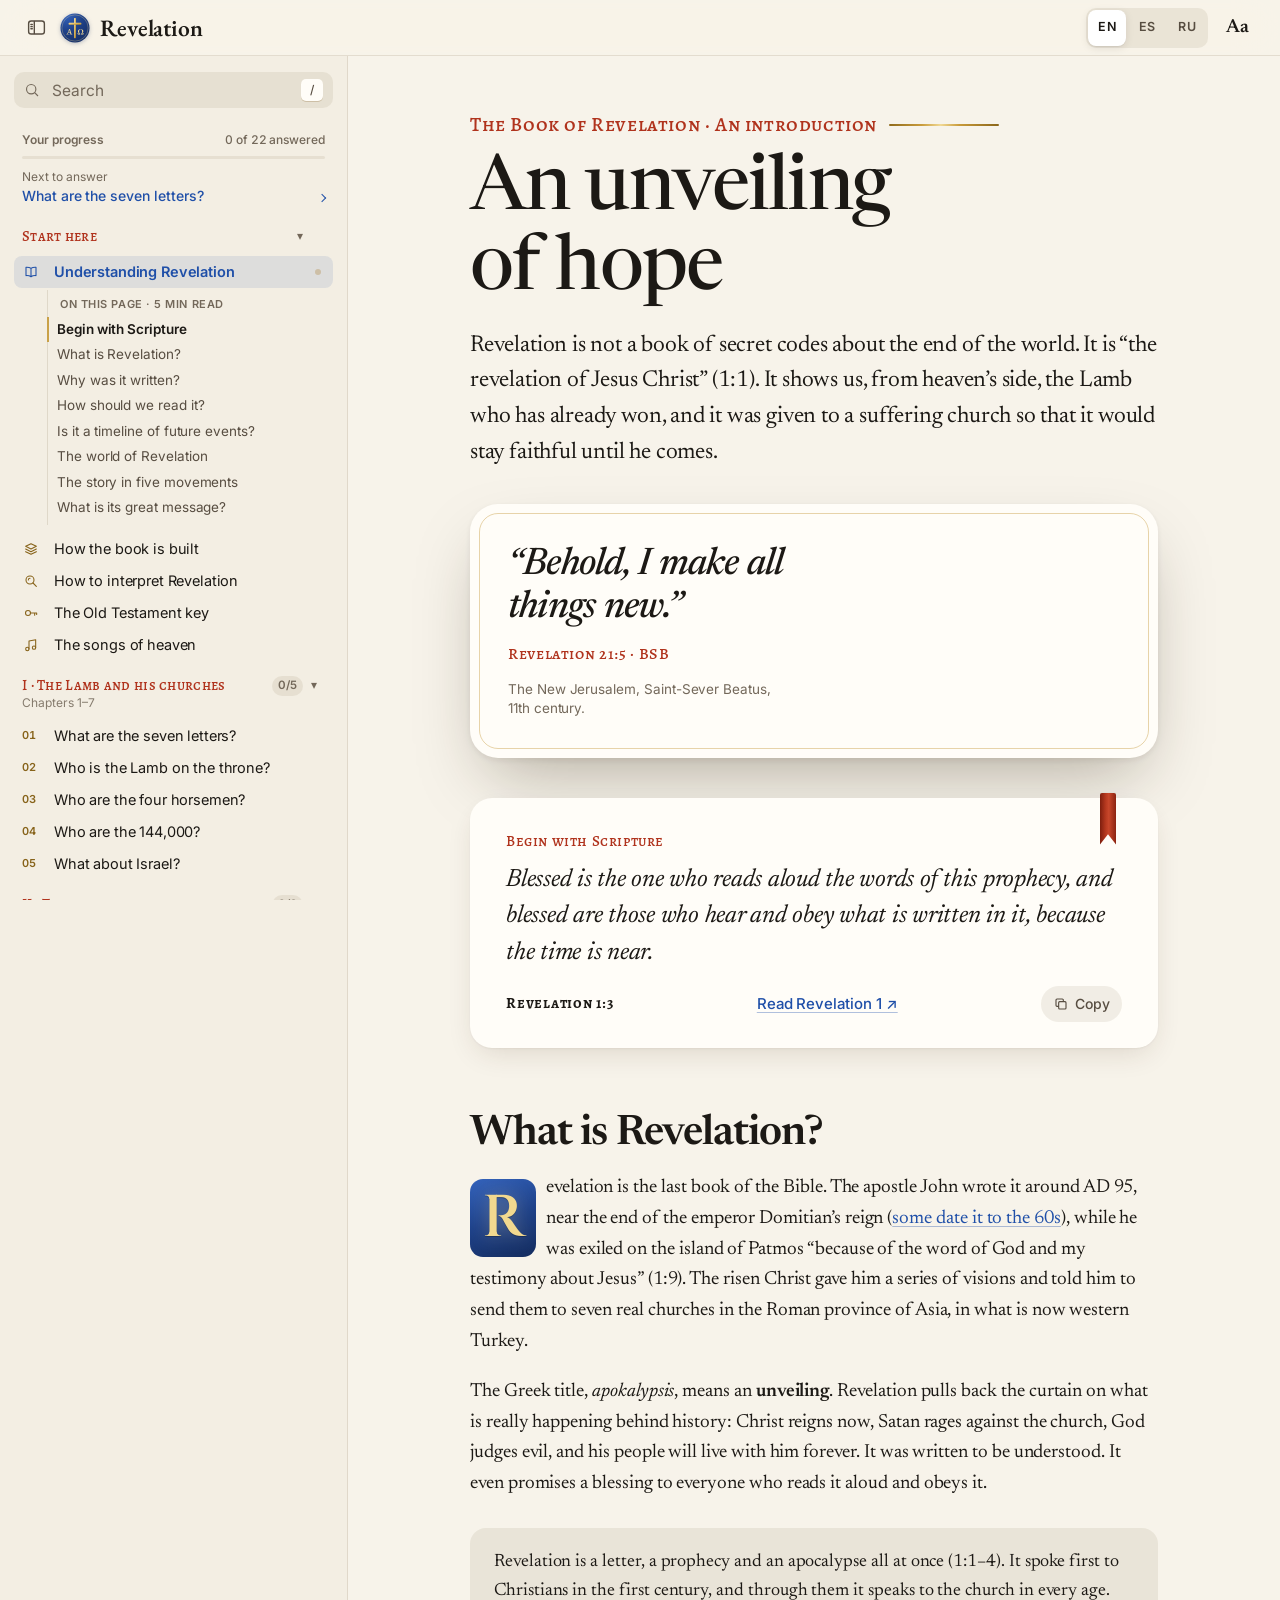
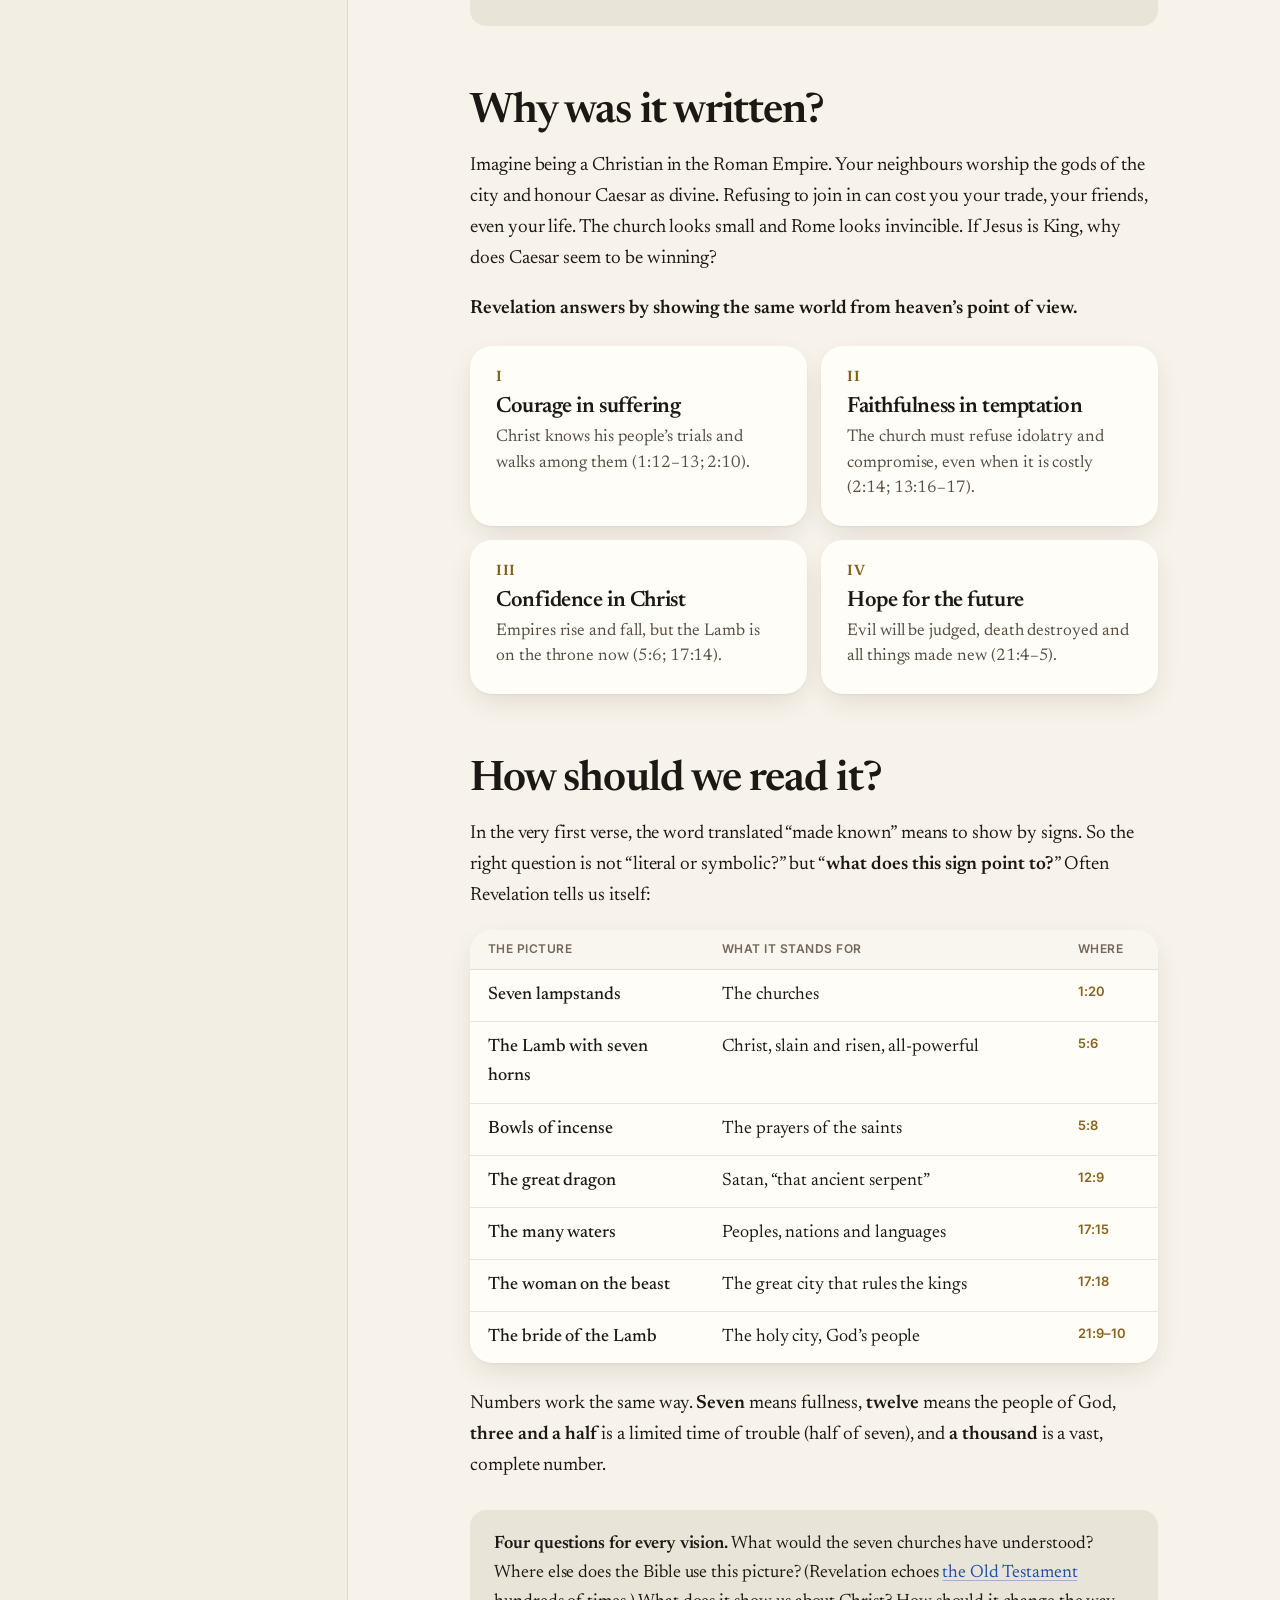
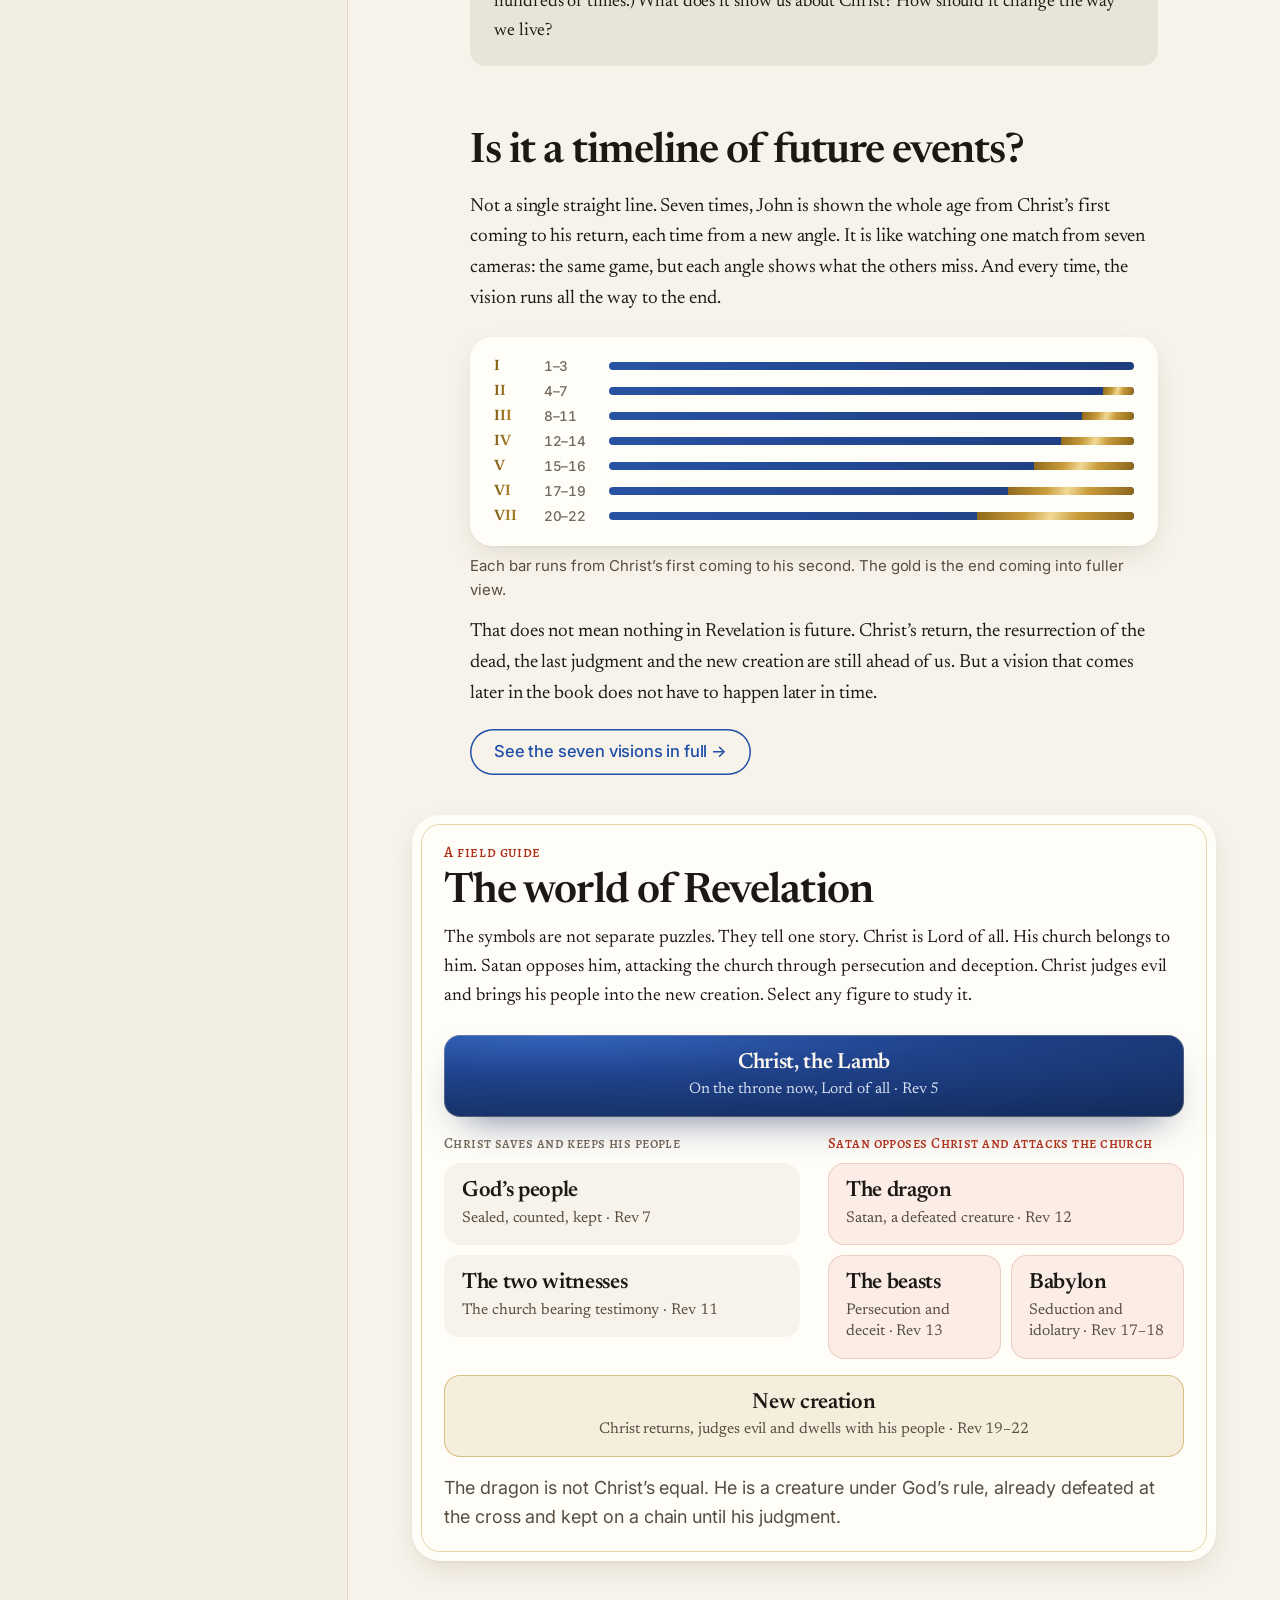
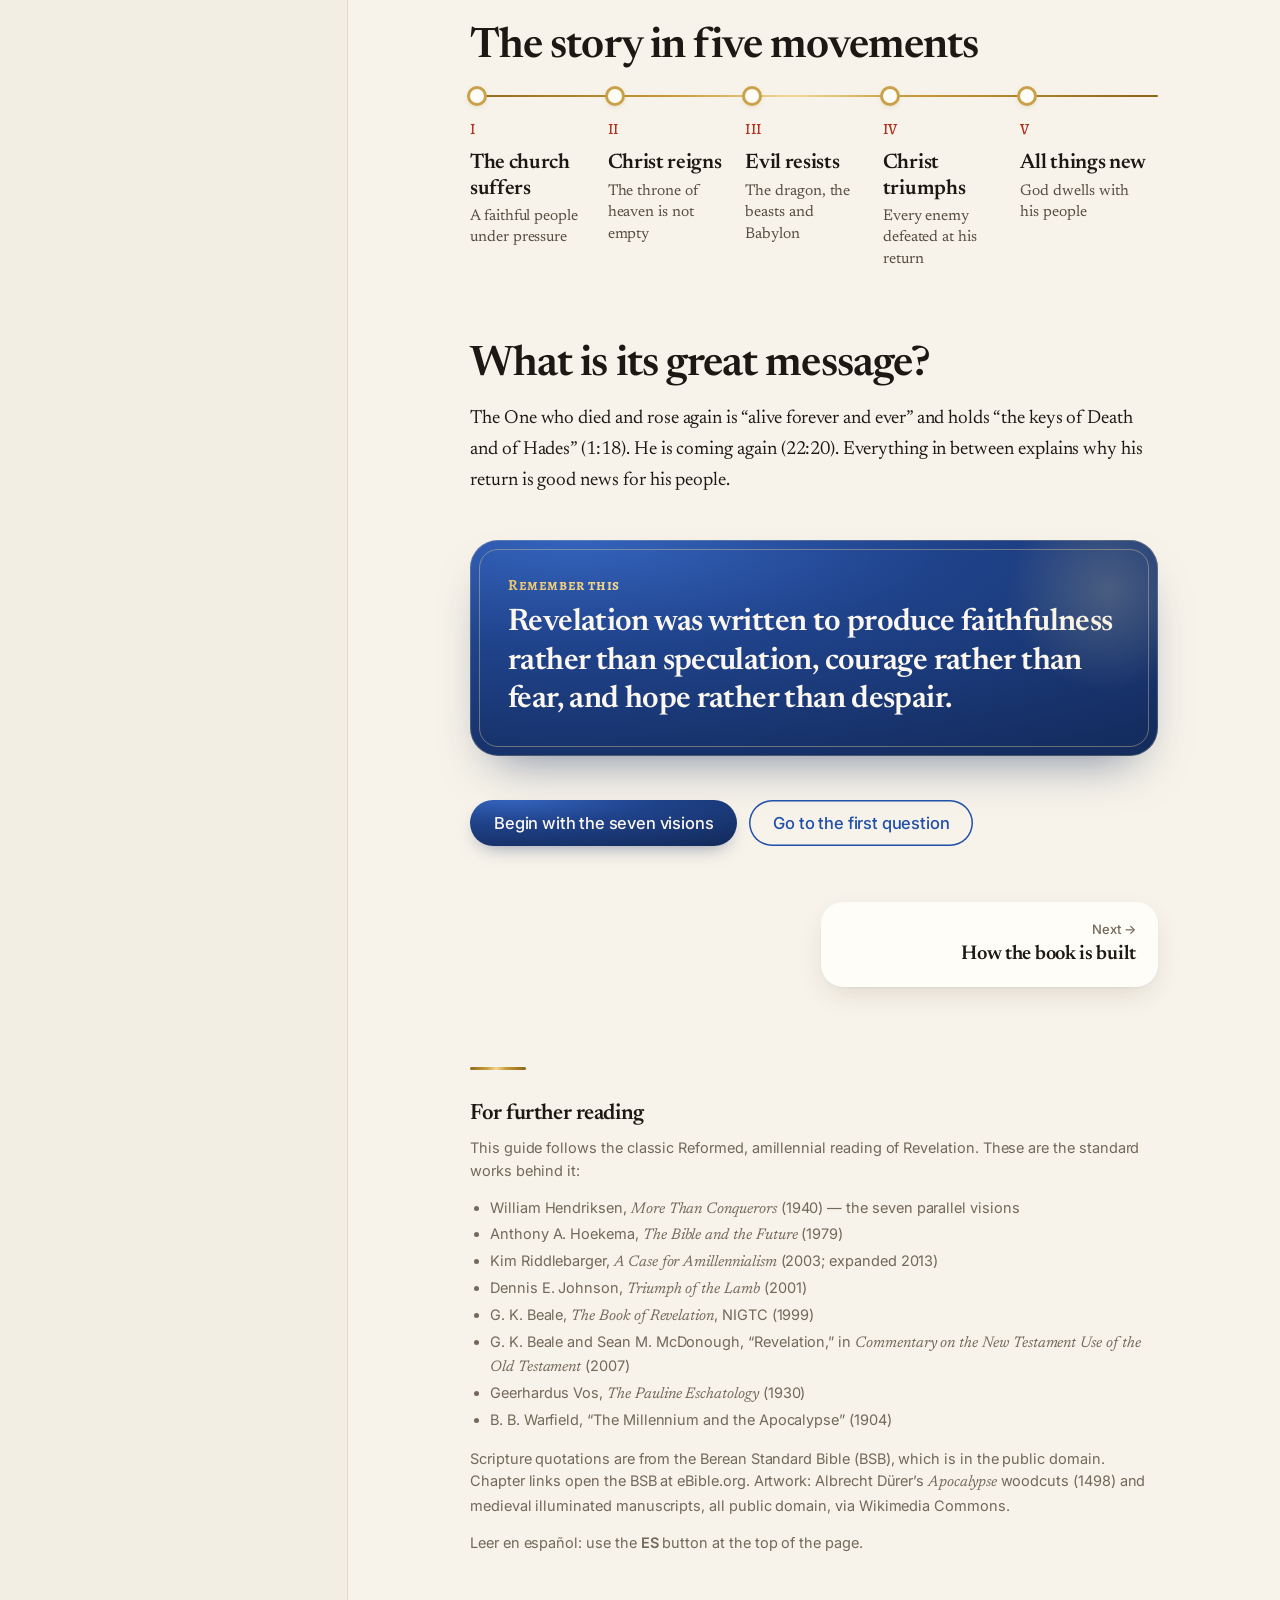
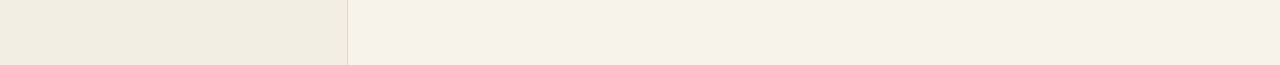
==== commit 2aa31230: "Remove further study index from all language versions" ====
--- a/index.html
+++ b/index.html
@@ -2020,26 +2020,9 @@
 .bh-study .praise-player{margin:13px 0 3px}
 .bh-study .pp-frame{min-width:0}
 .bh-study .bh-lecture:focus-within{outline:2px solid var(--link);outline-offset:2px}
-.bh-index{margin:30px 0 24px;padding:20px 22px 18px;border-radius:var(--r-lg);background:linear-gradient(155deg,var(--lapis-tile),#122851);color:#f5eedc;box-shadow:0 15px 34px -20px rgba(11,28,61,.72);position:relative;overflow:hidden}
-.bh-index::after{content:'✧';position:absolute;right:-13px;top:-23px;font:200px/.9 var(--display);color:rgba(237,206,133,.075);pointer-events:none}
-.bh-index .bh-index-k{display:block;color:var(--gilt-pale);font:700 10.5px/1.3 var(--sans);text-transform:uppercase;letter-spacing:.16em;margin:0 0 6px}
-.bh-index h2{font:600 clamp(21px,3.2vw,29px)/1.2 var(--display);color:#f5eedc;margin:0 0 7px}
-.bh-index .bh-index-deck{font:400 14px/1.55 var(--sans);color:rgba(247,242,232,.83);max-width:64ch;margin:0 0 14px}
-.bh-index-items{list-style:none;display:grid;grid-template-columns:repeat(2,minmax(0,1fr));column-gap:14px;row-gap:5px;padding:0!important;margin:0!important;position:relative;z-index:1}
-.bh-index-items li{margin:0!important;padding:0!important;list-style:none!important}
-.bh-index-items li::before{display:none!important}
-.bh-index-items a{display:flex;align-items:center;gap:10px;min-width:0;padding:9px 11px;border:1px solid rgba(236,207,143,.2);border-radius:9px;background:rgba(255,255,255,.045);color:#f5eedc;text-decoration:none;font:500 12.5px/1.32 var(--sans);transition:background .2s,border-color .2s}
-.bh-index-items a:hover,.bh-index-items a:focus-visible{background:rgba(235,206,137,.13);border-color:rgba(235,206,137,.55);outline:none}
-.bh-index-items .bh-i-num{flex:none;display:grid;place-items:center;width:28px;height:28px;border:1px solid rgba(239,216,164,.65);border-radius:50%;color:var(--gilt-pale);font:700 11px/1 var(--sans)}
-.bh-index-items .bh-i-words{min-width:0;flex:1}
-.bh-index-items .bh-i-words b{display:block;color:#f5eedc;font:600 13px/1.35 var(--display)}
-.bh-index-items .bh-i-words small{display:block;font:400 11px/1.3 var(--sans);color:rgba(247,242,232,.64)}
-.bh-index-items .bh-i-go{color:var(--gilt-pale);font-size:17px}
-.bh-index-note{display:flex;justify-content:space-between;align-items:center;flex-wrap:wrap;gap:6px 14px;margin:13px 1px 0;padding-top:12px;border-top:1px solid rgba(241,217,149,.22);font:400 11.5px/1.45 var(--sans);color:rgba(247,242,232,.73)}
-.bh-index-note a{color:var(--gilt-pale);text-decoration:underline;text-decoration-color:rgba(241,217,149,.4);text-underline-offset:3px}
 @container (max-width:630px){.bh-lecture{grid-template-columns:54px minmax(0,1fr);gap:11px;padding:12px}.bh-medal{width:50px}.bh-medal svg{width:39px;height:39px}.bh-action.pl-play{grid-column:2;justify-self:start;margin-top:3px}.bh-name{font-size:19px}}
-@media(max-width:540px){.bh-study{padding:12px 12px 13px;margin:23px 0}.bh-index{padding:17px 15px}.bh-index-items{grid-template-columns:1fr}.bh-index h2{font-size:24px}.bh-foot{margin:10px 7px 0}}
-@media(prefers-reduced-motion:reduce){.bh-lecture,.bh-index-items a{transition:none}}
+@media(max-width:540px){.bh-study{padding:12px 12px 13px;margin:23px 0}.bh-foot{margin:10px 7px 0}}
+@media(prefers-reduced-motion:reduce){.bh-lecture{transition:none}}
 
 </style>
 </head>
@@ -2263,15 +2246,6 @@
   <h2>What is its great message?</h2>
   <p>The One who died and rose again is “alive forever and ever” and holds “the keys of Death and of Hades” (1:18). He is coming again (22:20). Everything in between explains why his return is good news for his people.</p>
   <aside class="lesson"><span class="rubric">Remember this</span><p>Revelation was written to produce faithfulness rather than speculation, courage rather than fear, and hope rather than despair.</p></aside>
-
-  <!-- Guide to the official full-length YouTube lectures: each opens in context. -->
-  <aside class="bh-index" aria-label="Further study, within the visions">
-    <span class="bh-index-k">Ligonier Ministries · W. Robert Godfrey</span>
-    <h2>Further study, within the visions</h2>
-    <p class="bh-index-deck">Seven complete <em>Blessed Hope</em> lessons are available on Ligonier’s YouTube channel. Find each where it illuminates the biblical passage.</p>
-    <ol class="bh-index-items"><li><a href="#bh-6"><span class="bh-i-num">06</span><span class="bh-i-words"><b>Letters to Philadelphia &amp; Laodicea</b><small>Revelation 3:7–22</small></span><span class="bh-i-go" aria-hidden="true">↗</span></a></li><li><a href="#bh-8"><span class="bh-i-num">08</span><span class="bh-i-words"><b>Worthy Is the Lamb</b><small>Revelation 5:1–14</small></span><span class="bh-i-go" aria-hidden="true">↗</span></a></li><li><a href="#bh-12"><span class="bh-i-num">12</span><span class="bh-i-words"><b>The Final Trumpets</b><small>Revelation 11:1–19</small></span><span class="bh-i-go" aria-hidden="true">↗</span></a></li><li><a href="#bh-13"><span class="bh-i-num">13</span><span class="bh-i-words"><b>The Woman &amp; the Dragon</b><small>Revelation 12</small></span><span class="bh-i-go" aria-hidden="true">↗</span></a></li><li><a href="#bh-14"><span class="bh-i-num">14</span><span class="bh-i-words"><b>The Two Beasts</b><small>Revelation 13:1–18</small></span><span class="bh-i-go" aria-hidden="true">↗</span></a></li><li><a href="#bh-21"><span class="bh-i-num">21</span><span class="bh-i-words"><b>The Final Judgment</b><small>Revelation 20:11–15</small></span><span class="bh-i-go" aria-hidden="true">↗</span></a></li><li><a href="#bh-22"><span class="bh-i-num">22</span><span class="bh-i-words"><b>The New Jerusalem</b><small>Revelation 21:1–22:5</small></span><span class="bh-i-go" aria-hidden="true">↗</span></a></li></ol>
-    <div class="bh-index-note"><span>The complete teaching series contains 24 lessons; only these seven official full-length YouTube uploads are included here.</span><a href="https://learn.ligonier.org/series/blessed-hope-book-revelation" target="_blank" rel="noopener">The complete series at Ligonier ↗</a></div>
-  </aside>
 
   <div class="btn-row">
     <a class="btn" href="#structure">Begin with the seven visions</a>
@@ -3751,15 +3725,6 @@
   <p>El que murió y resucitó dice: «estoy vivo por los siglos de los siglos, y tengo las llaves de la muerte y del Hades» (1:18). Y viene otra vez (22:20). Todo lo que hay entre esas dos promesas explica por qué Su regreso es una buena noticia para Su pueblo.</p>
   <aside class="lesson"><span class="rubric">Recuerda esto</span><p>El Apocalipsis fue escrito para producir fidelidad y no especulación, valor y no miedo, esperanza y no desesperación.</p></aside>
 
-  <!-- Guide to the official full-length YouTube lectures: each opens in context. -->
-  <aside class="bh-index" aria-label="Estudio complementario entre las visiones">
-    <span class="bh-index-k">Ligonier Ministries · W. Robert Godfrey</span>
-    <h2>Estudio complementario entre las visiones</h2>
-    <p class="bh-index-deck">Siete lecciones completas de <em>Blessed Hope</em> están disponibles en el canal de YouTube de Ligonier. Cada una acompaña el pasaje correspondiente.</p>
-    <ol class="bh-index-items"><li><a href="#bh-6"><span class="bh-i-num">06</span><span class="bh-i-words"><b>Letters to Philadelphia &amp; Laodicea</b><small>Revelation 3:7–22</small></span><span class="bh-i-go" aria-hidden="true">↗</span></a></li><li><a href="#bh-8"><span class="bh-i-num">08</span><span class="bh-i-words"><b>Worthy Is the Lamb</b><small>Revelation 5:1–14</small></span><span class="bh-i-go" aria-hidden="true">↗</span></a></li><li><a href="#bh-12"><span class="bh-i-num">12</span><span class="bh-i-words"><b>The Final Trumpets</b><small>Revelation 11:1–19</small></span><span class="bh-i-go" aria-hidden="true">↗</span></a></li><li><a href="#bh-13"><span class="bh-i-num">13</span><span class="bh-i-words"><b>The Woman &amp; the Dragon</b><small>Revelation 12</small></span><span class="bh-i-go" aria-hidden="true">↗</span></a></li><li><a href="#bh-14"><span class="bh-i-num">14</span><span class="bh-i-words"><b>The Two Beasts</b><small>Revelation 13:1–18</small></span><span class="bh-i-go" aria-hidden="true">↗</span></a></li><li><a href="#bh-21"><span class="bh-i-num">21</span><span class="bh-i-words"><b>The Final Judgment</b><small>Revelation 20:11–15</small></span><span class="bh-i-go" aria-hidden="true">↗</span></a></li><li><a href="#bh-22"><span class="bh-i-num">22</span><span class="bh-i-words"><b>The New Jerusalem</b><small>Revelation 21:1–22:5</small></span><span class="bh-i-go" aria-hidden="true">↗</span></a></li></ol>
-    <div class="bh-index-note"><span>La serie completa contiene 24 lecciones; aquí solo se incluyen estas siete lecciones íntegras publicadas oficialmente en YouTube.</span><a href="https://learn.ligonier.org/series/blessed-hope-book-revelation" target="_blank" rel="noopener">La serie completa en Ligonier ↗</a></div>
-  </aside>
-
   <div class="btn-row">
     <a class="btn" href="#structure">Comenzar con las siete visiones</a>
     <a class="btn ghost" href="#churches">Ir a la primera pregunta</a>
@@ -5238,15 +5203,6 @@
   <h2>В чём его главная весть?</h2>
   <p>Тот, Кто умер и воскрес, «жив во веки веков» и имеет «ключи ада и смерти» (1:18). Он придёт снова: «ей, гряду скоро!» (22:20). Всё, что между этими словами, объясняет, почему Его возвращение — добрая весть для Его народа.</p>
   <aside class="lesson"><span class="rubric">Запомните</span><p>Откровение написано, чтобы рождать верность, а не домыслы, мужество, а не страх, и надежду, а не отчаяние.</p></aside>
-
-  <!-- Guide to the official full-length YouTube lectures: each opens in context. -->
-  <aside class="bh-index" aria-label="Дополнительное изучение видений">
-    <span class="bh-index-k">Ligonier Ministries · W. Robert Godfrey</span>
-    <h2>Дополнительное изучение видений</h2>
-    <p class="bh-index-deck">На YouTube-канале Ligonier доступны семь полных лекций курса <em>Blessed Hope</em>. Каждая связана с соответствующим библейским отрывком.</p>
-    <ol class="bh-index-items"><li><a href="#bh-6"><span class="bh-i-num">06</span><span class="bh-i-words"><b>Letters to Philadelphia &amp; Laodicea</b><small>Revelation 3:7–22</small></span><span class="bh-i-go" aria-hidden="true">↗</span></a></li><li><a href="#bh-8"><span class="bh-i-num">08</span><span class="bh-i-words"><b>Worthy Is the Lamb</b><small>Revelation 5:1–14</small></span><span class="bh-i-go" aria-hidden="true">↗</span></a></li><li><a href="#bh-12"><span class="bh-i-num">12</span><span class="bh-i-words"><b>The Final Trumpets</b><small>Revelation 11:1–19</small></span><span class="bh-i-go" aria-hidden="true">↗</span></a></li><li><a href="#bh-13"><span class="bh-i-num">13</span><span class="bh-i-words"><b>The Woman &amp; the Dragon</b><small>Revelation 12</small></span><span class="bh-i-go" aria-hidden="true">↗</span></a></li><li><a href="#bh-14"><span class="bh-i-num">14</span><span class="bh-i-words"><b>The Two Beasts</b><small>Revelation 13:1–18</small></span><span class="bh-i-go" aria-hidden="true">↗</span></a></li><li><a href="#bh-21"><span class="bh-i-num">21</span><span class="bh-i-words"><b>The Final Judgment</b><small>Revelation 20:11–15</small></span><span class="bh-i-go" aria-hidden="true">↗</span></a></li><li><a href="#bh-22"><span class="bh-i-num">22</span><span class="bh-i-words"><b>The New Jerusalem</b><small>Revelation 21:1–22:5</small></span><span class="bh-i-go" aria-hidden="true">↗</span></a></li></ol>
-    <div class="bh-index-note"><span>Полный курс состоит из 24 лекций; здесь представлены только семь полных лекций, официально опубликованных на YouTube.</span><a href="https://learn.ligonier.org/series/blessed-hope-book-revelation" target="_blank" rel="noopener">Полный курс на Ligonier ↗</a></div>
-  </aside>
 
   <div class="btn-row">
     <a class="btn" href="#structure">Начать с семи видений</a>
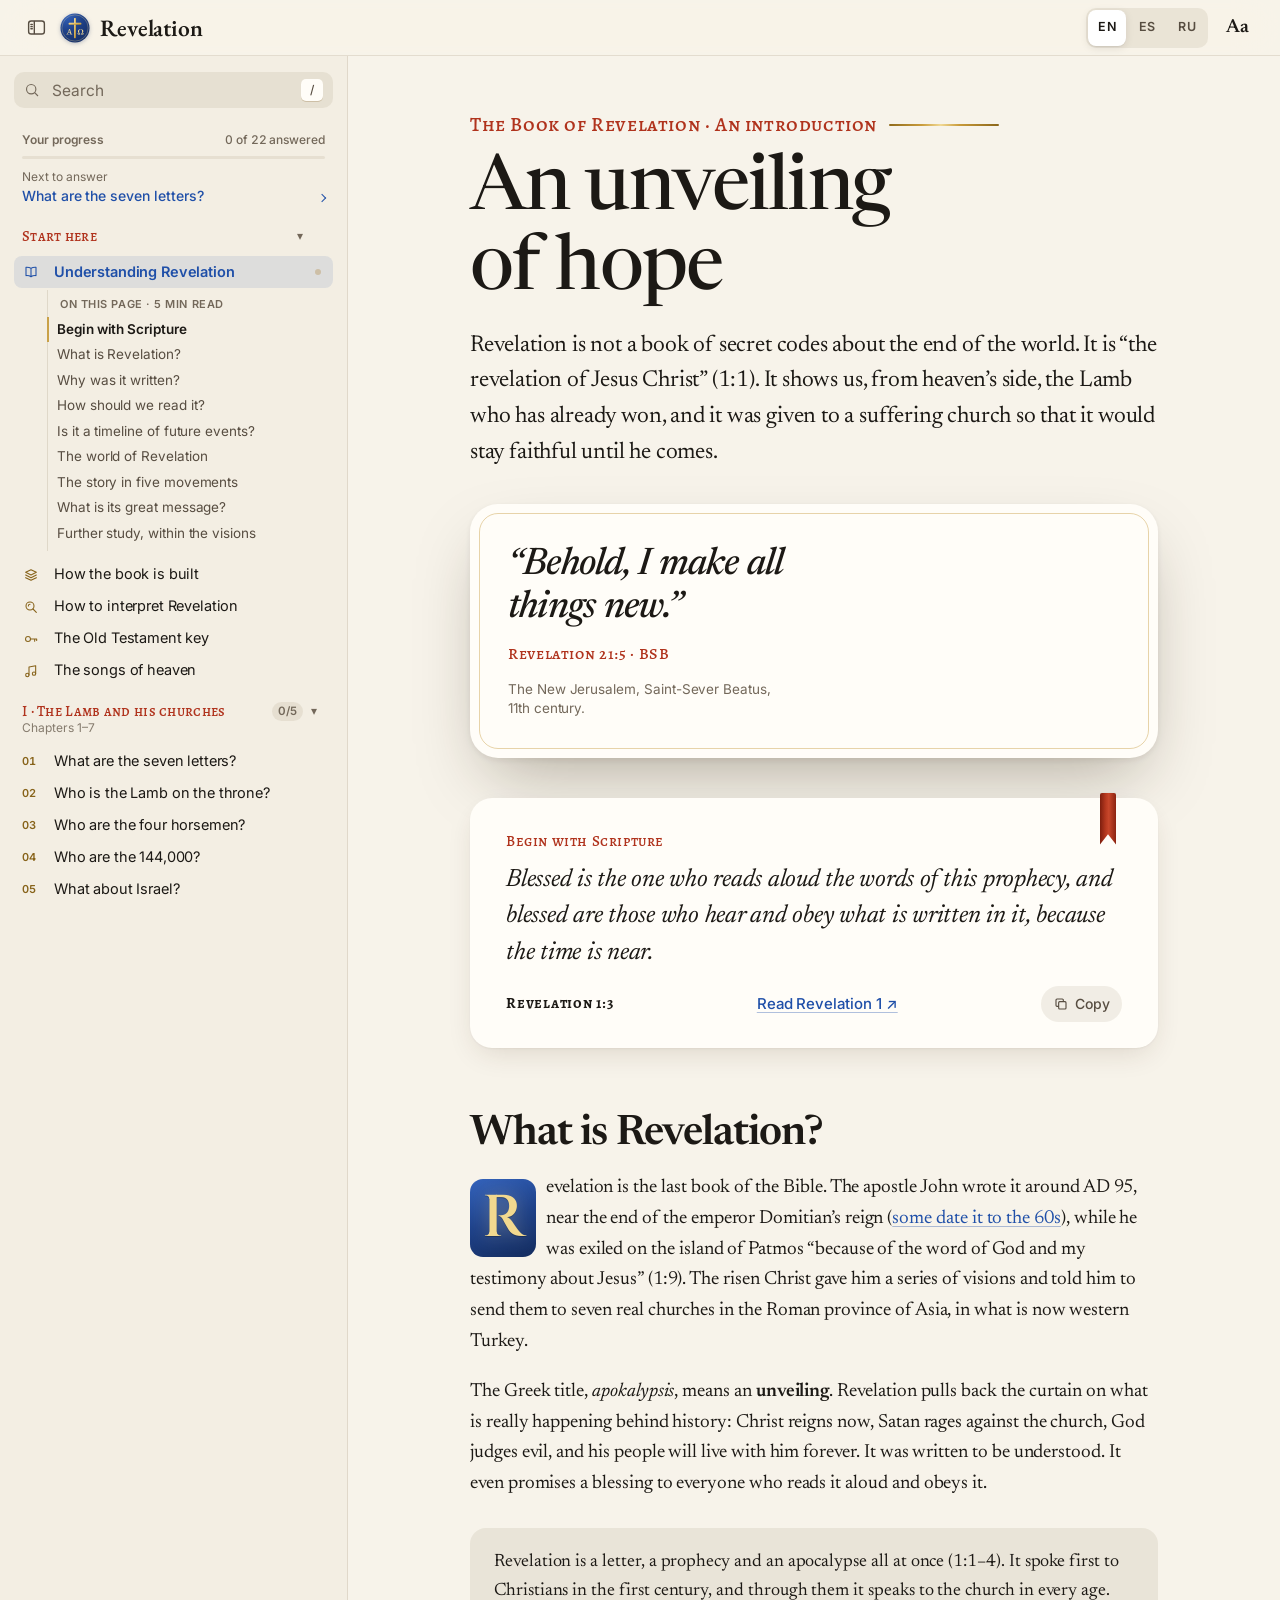
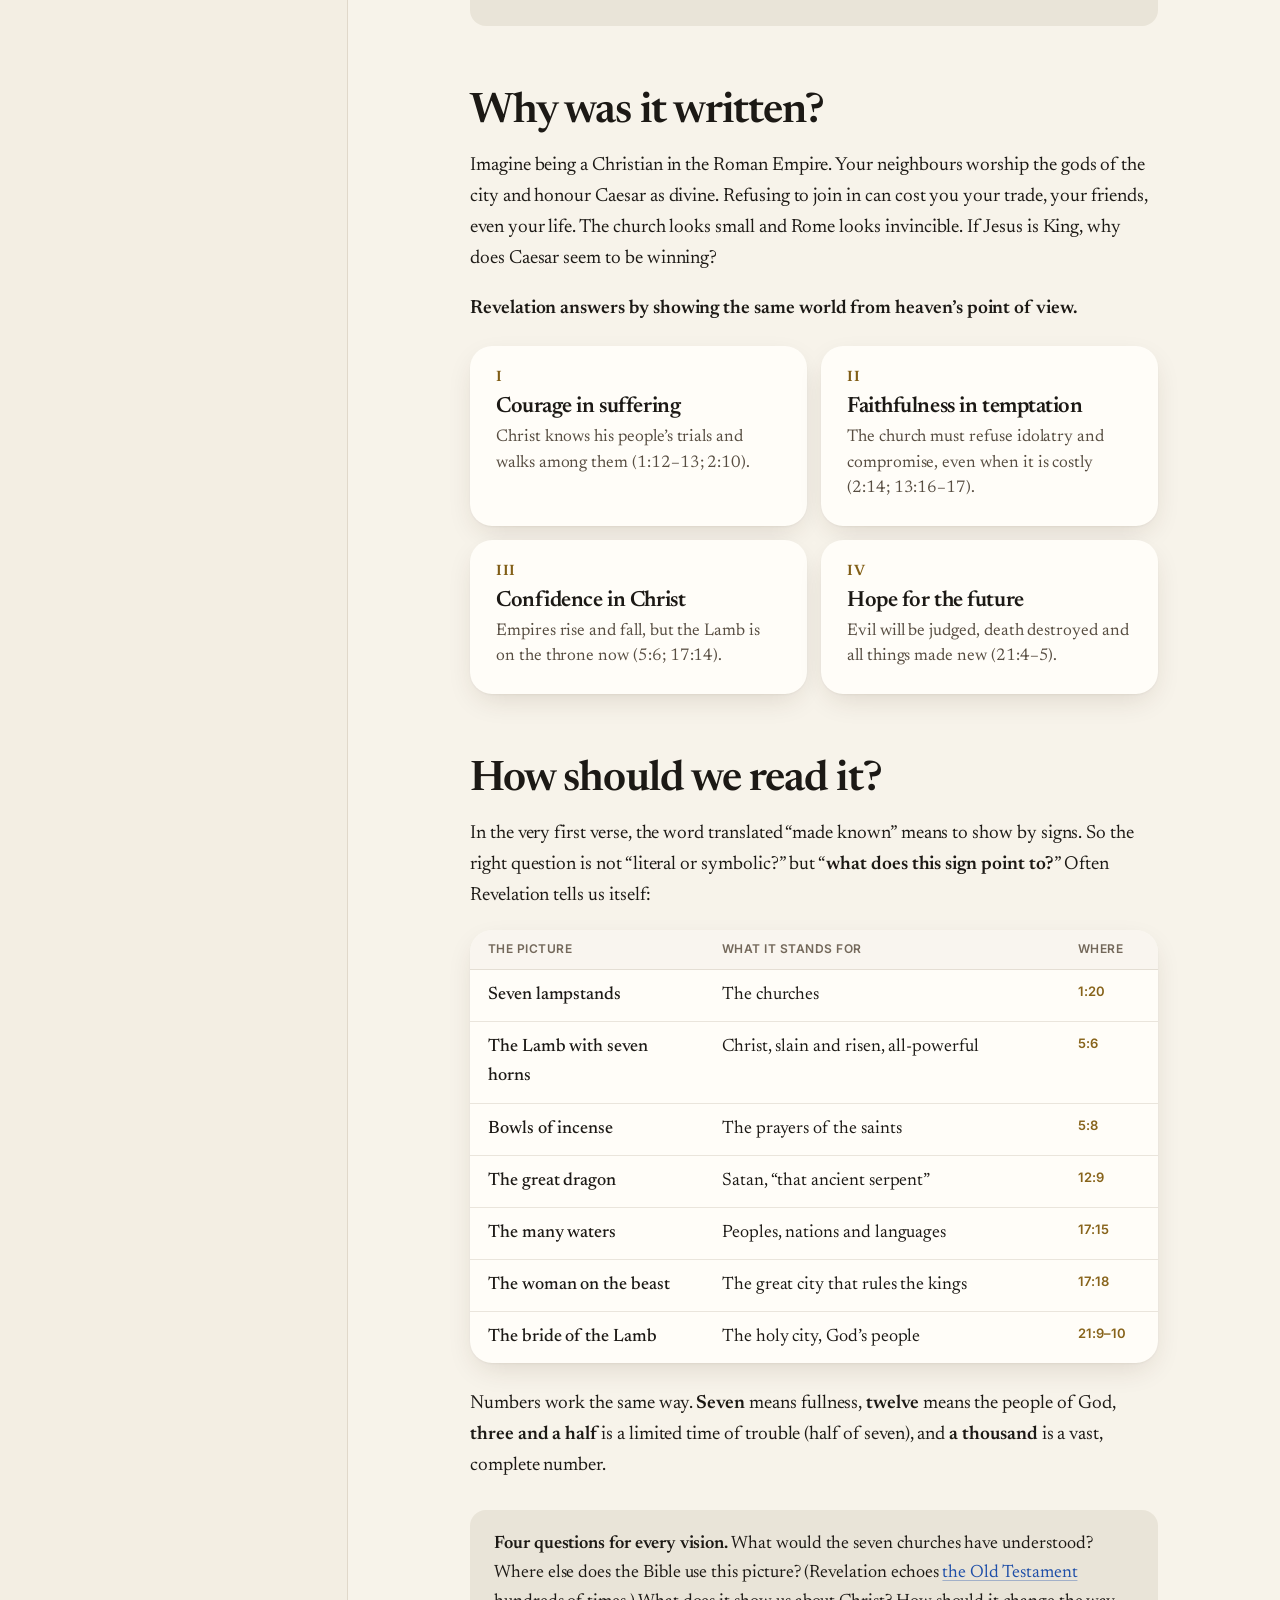
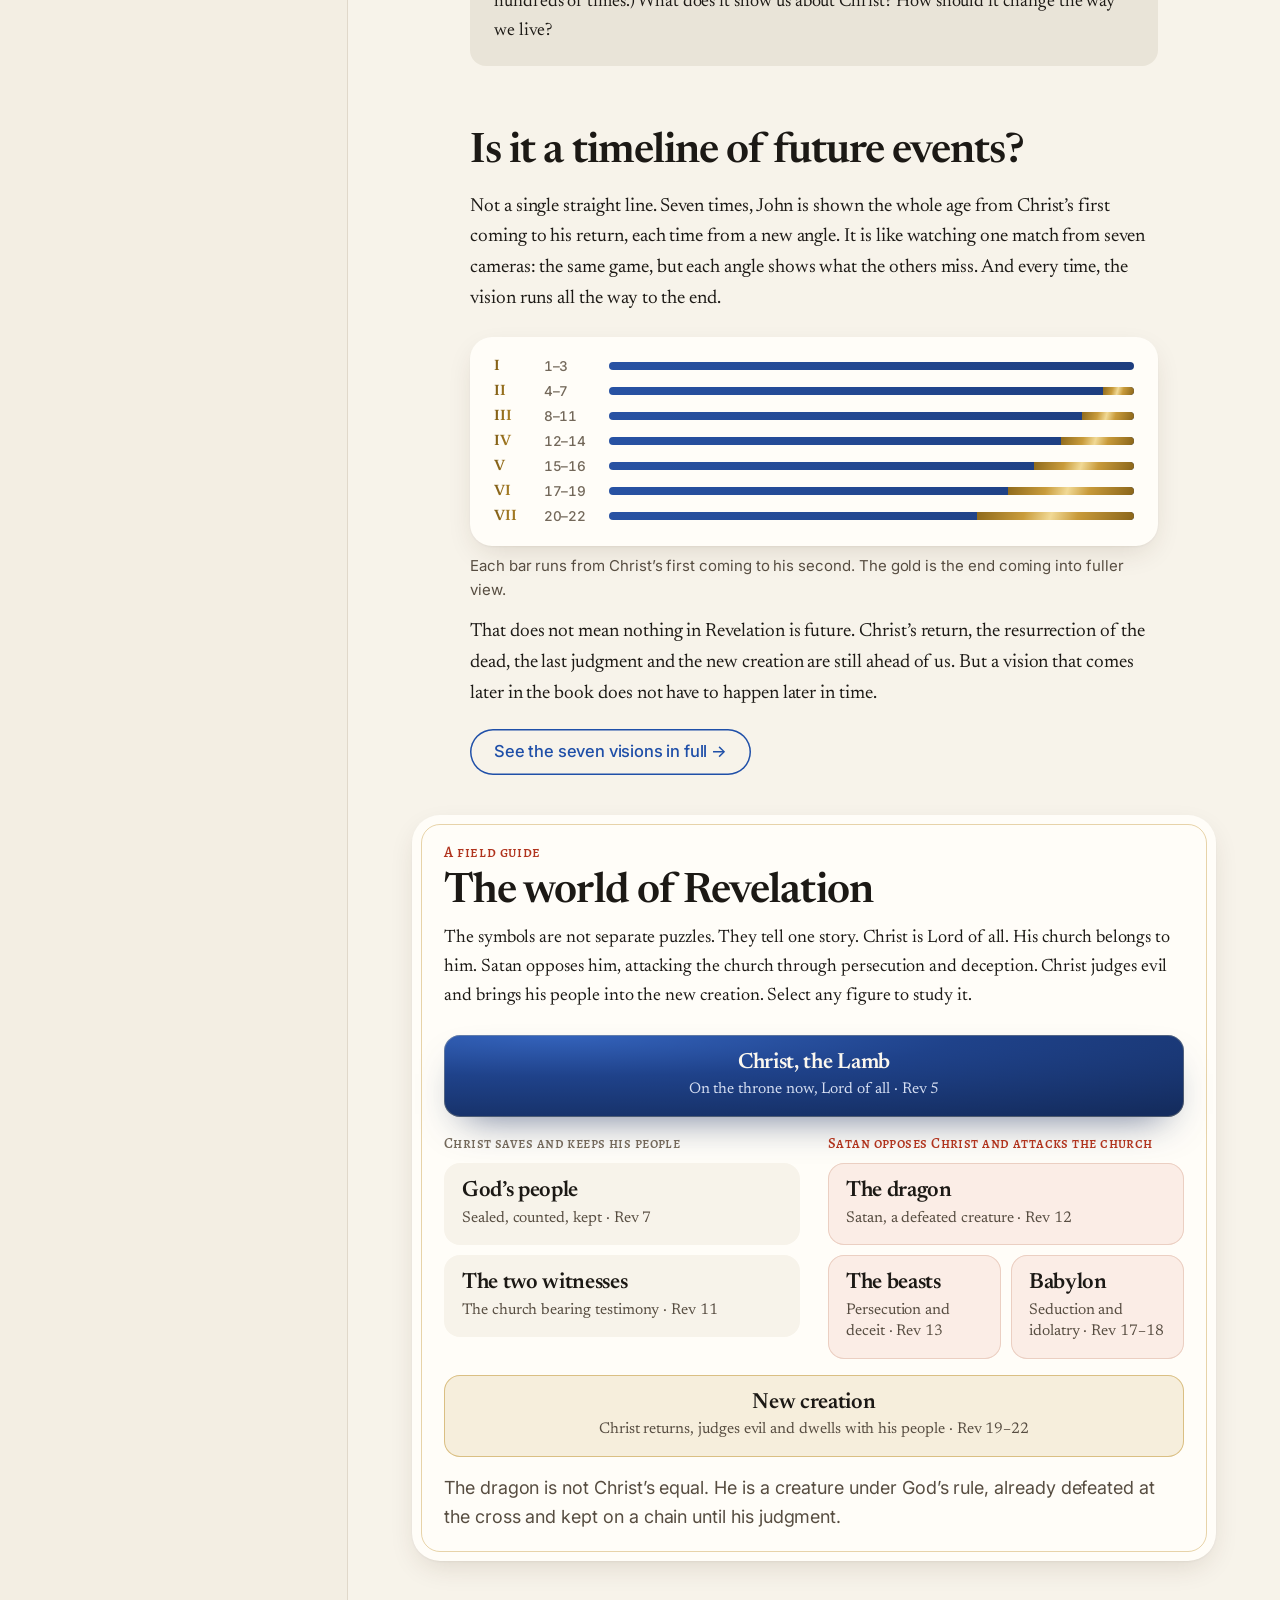
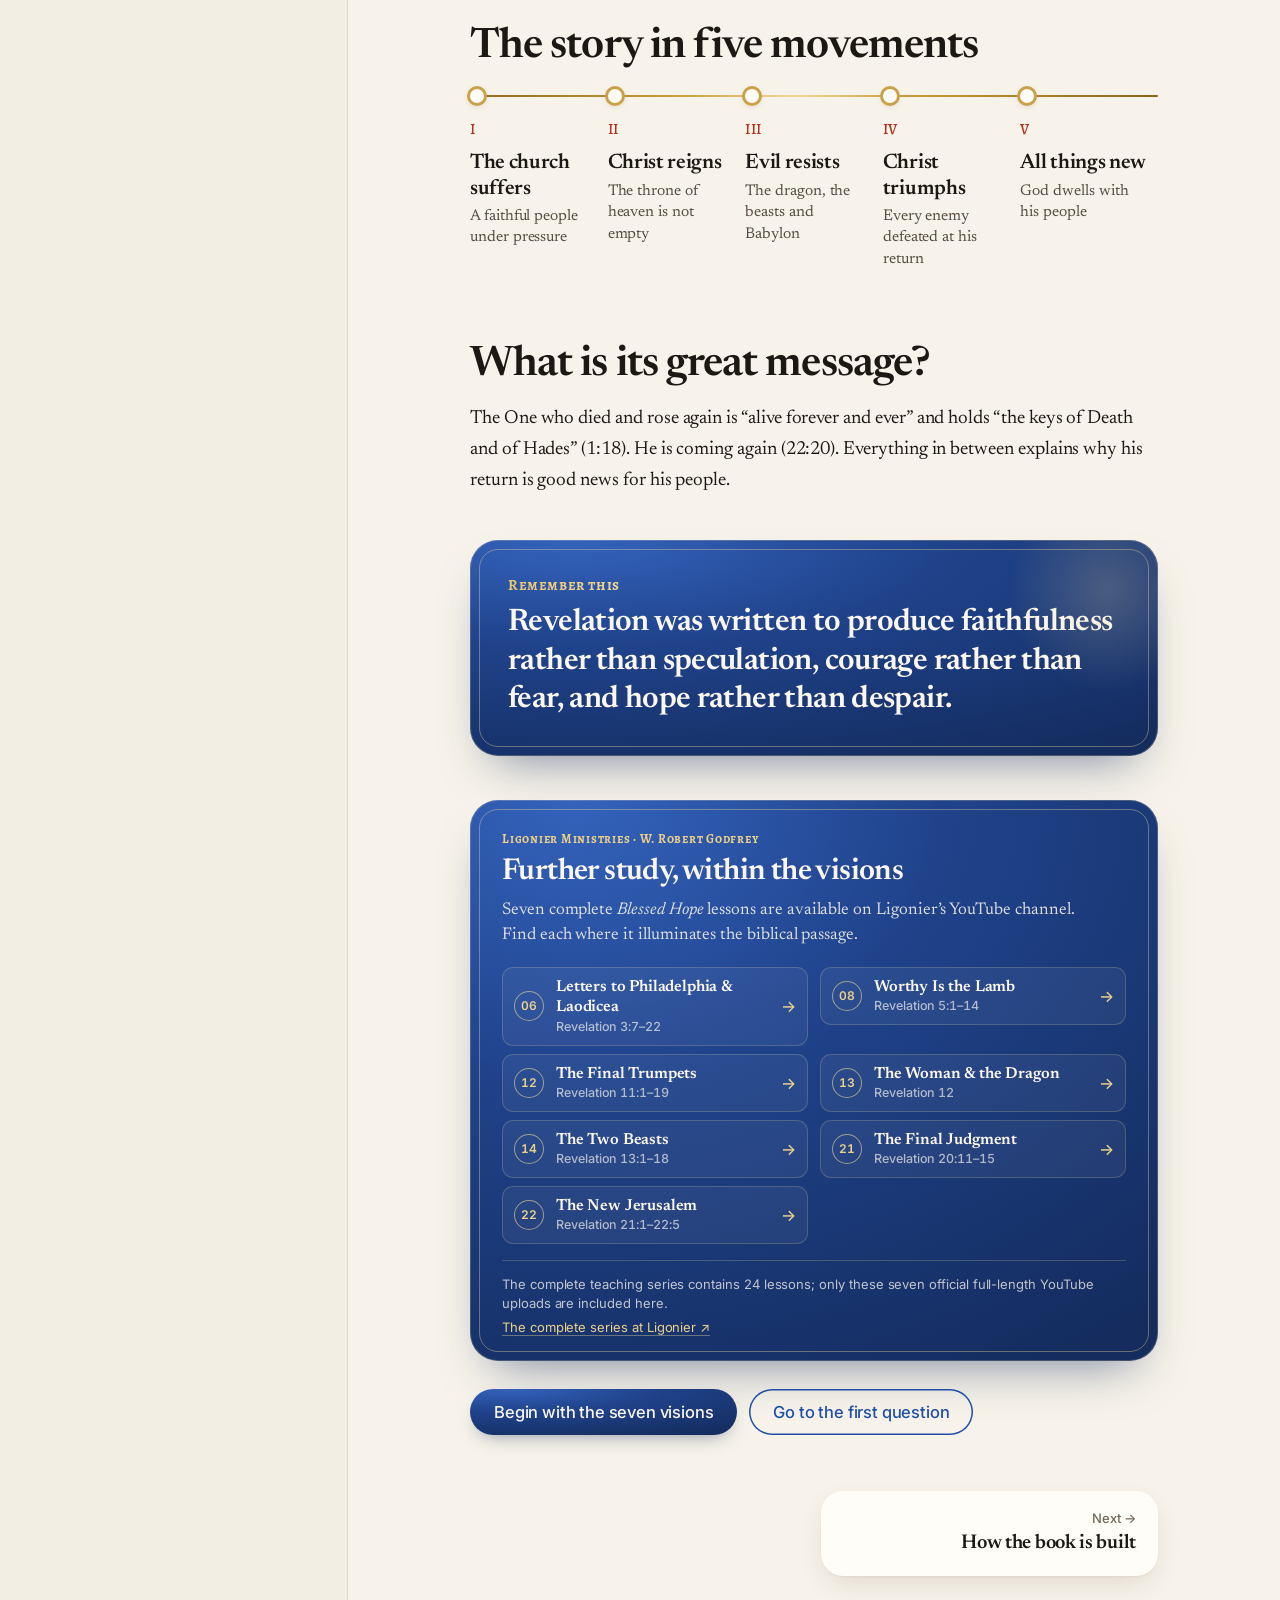
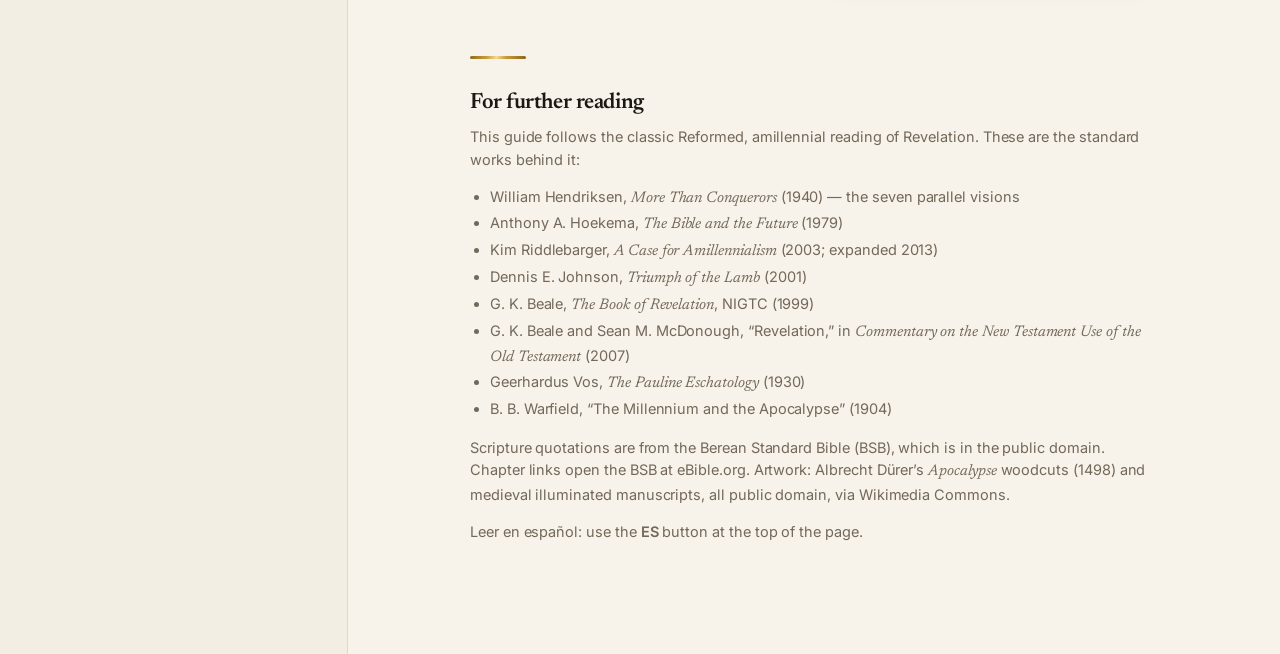
==== commit d05ac3a6: "Update Revelation explainer from latest illuminated codex" ====
--- a/index.html
+++ b/index.html
@@ -1781,7 +1781,7 @@
 .pp-out-icon{display:grid;place-items:center;width:24px;height:24px;border-radius:50%;background:#f1d995;color:#142348;font-size:12px}
 
 .pp-meta{display:flex;flex-direction:column;gap:4px;min-width:0;padding-right:34px}
-.pp-kicker{font:600 11.5px/1 var(--sans);letter-spacing:.06em;text-transform:uppercase;color:var(--gilt-deep)}
+.pp-kicker{font:700 12.5px/1.2 var(--rubric);letter-spacing:.06em;color:var(--vermilion)}
 .pp-title{font:600 19px/1.25 var(--display);letter-spacing:-.01em}
 .pp-title span{margin-left:6px;font:600 12px/1 var(--sans);color:var(--ink-3)}
 .pp-perf{font:400 14px/1.4 var(--sans);color:var(--ink-2)}
@@ -1826,7 +1826,7 @@
 .series-head{display:grid;grid-template-columns:auto 1fr auto;align-items:center;gap:14px;padding:14px 16px;border-radius:var(--r-lg);background:var(--lapis-tile);color:var(--lapis-ink);box-shadow:0 18px 40px -24px rgba(20,44,94,.75),inset 0 0 0 1px rgba(241,217,149,.22);cursor:pointer}
 .series-ico{display:grid;place-items:center;width:42px;height:42px;border-radius:12px;background:rgba(241,217,149,.14);color:var(--gilt-pale)}
 .series-txt{display:flex;flex-direction:column;gap:2px;min-width:0}
-.series-kick{font:600 11.5px/1 var(--sans);letter-spacing:.06em;text-transform:uppercase;color:var(--gilt-pale)}
+.series-kick{font:700 12.5px/1.2 var(--rubric);letter-spacing:.06em;color:var(--gilt-pale)}
 .series-txt b{font:600 19px/1.25 var(--display);letter-spacing:-.01em;color:var(--lapis-ink)}
 .series-txt small{font:400 13.5px/1.35 var(--sans);color:rgba(247,242,232,.74)}
 .series-btn.pl-play{width:auto;height:38px;padding:0 16px 0 13px;gap:8px;display:inline-flex;align-items:center;border-radius:999px;background:var(--leaf);color:#3A2A08;font:600 14px/1 var(--sans);box-shadow:none}
@@ -1992,37 +1992,61 @@
 }
 
 
-/* Blessed Hope — marginal lectures, treated as illuminated scholia rather than a video feed. */
-.bh-study{scroll-margin-top:100px;position:relative;margin:28px 0 30px;padding:16px 18px 13px;border:1px solid color-mix(in srgb,var(--gilt) 66%,transparent);border-radius:var(--r-lg);background:linear-gradient(140deg,color-mix(in srgb,var(--paper) 91%,var(--gilt-pale) 9%),var(--paper) 65%);box-shadow:var(--sh-1),inset 0 0 0 4px color-mix(in srgb,var(--gilt) 7%,transparent);isolation:isolate;container-type:inline-size}
-.bh-study::before,.bh-study::after{content:'✣';position:absolute;font:19px/1 var(--display);color:var(--gilt);opacity:.58;pointer-events:none}
-.bh-study::before{top:7px;left:8px}.bh-study::after{bottom:7px;right:8px;transform:rotate(180deg)}
-.bh-crest{display:flex;align-items:center;gap:10px;margin:0 8px 10px;color:var(--gilt-deep);font:700 10px/1.3 var(--sans);letter-spacing:.13em;text-transform:uppercase}
-.bh-crest::before,.bh-crest::after{content:'';height:1px;flex:1;max-width:65px;background:linear-gradient(90deg,transparent,var(--gilt))}
-.bh-crest::after{background:linear-gradient(90deg,var(--gilt),transparent);max-width:none}
-.bh-lecture{display:grid;grid-template-columns:64px minmax(0,1fr) auto;align-items:center;gap:17px;padding:14px 16px;border:1px solid color-mix(in srgb,var(--gilt) 32%,transparent);border-radius:calc(var(--r-lg) - 4px);background:color-mix(in srgb,var(--paper) 84%,var(--fill) 16%);cursor:pointer;position:relative;overflow:hidden;transition:background .2s,border-color .2s,box-shadow .2s}
-.bh-lecture::after{content:'';position:absolute;bottom:0;left:0;width:calc(var(--p, 0) * 100%);height:3px;background:var(--leaf);transition:width .2s;pointer-events:none}
-.bh-lecture:hover{background:var(--fill);border-color:var(--gilt);box-shadow:var(--sh-1)}
-.bh-lecture.playing{border-color:var(--gilt);box-shadow:inset 0 0 0 1px var(--gilt)}
-.bh-medal{width:60px;aspect-ratio:1;display:grid;place-items:center;color:var(--gilt-pale);border-radius:50%;background:radial-gradient(circle at 28% 22%,#35569A,#162B5E 62%,#102047);border:3px double var(--gilt);box-shadow:inset 0 0 0 3px rgba(255,235,184,.13),0 5px 12px rgba(18,40,80,.17)}
-.bh-medal svg{width:46px;height:46px;opacity:.9}
-.bh-copy{min-width:0;display:flex;flex-direction:column;align-items:flex-start;gap:5px}
-.bh-count{color:var(--gilt-deep);font:700 10px/1.3 var(--sans);letter-spacing:.12em;text-transform:uppercase}
-.bh-name{font:600 clamp(18px,2.4vw,23px)/1.2 var(--display);letter-spacing:-.015em;color:var(--ink)}
-.bh-scripture{font:600 11.5px/1.3 var(--sans);color:var(--ink-3)}
-.bh-description{font:400 13.5px/1.55 var(--sans);color:var(--ink-2);max-width:54ch;margin:1px 0 0}
-.bh-lecture .pl-music{font:500 11.5px/1.3 var(--sans);margin:2px 0 0}
+/* Blessed Hope: Godfrey's lectures beside the questions they expound.
+   Built from the site's own parts: a paper card with a leaf bar, a rubric, serif prose,
+   and a lapis panel with the gilded inner frame for the index. */
+.bh-study{position:relative;margin:32px 0 30px;padding:24px 24px 16px;border-radius:var(--r-lg);background:var(--paper);box-shadow:var(--sh-2);scroll-margin-top:100px;container-type:inline-size;transition:box-shadow .25s}
+.bh-study::before{content:'';position:absolute;left:24px;top:0;width:36px;height:3px;border-radius:0 0 3px 3px;background:var(--leaf)}
+.bh-study:has(.bh-lecture.playing){box-shadow:var(--sh-2),inset 0 0 0 1.5px color-mix(in srgb,var(--gilt) 70%,transparent)}
+.bh-crest{margin:0 0 12px;font:700 12.5px/1.4 var(--rubric);letter-spacing:.06em;color:var(--vermilion)}
+.bh-lecture{position:relative;display:grid;grid-template-columns:56px minmax(0,1fr) auto;align-items:center;gap:18px;padding:0 0 14px;cursor:pointer}
+.bh-lecture::after{content:'';position:absolute;left:0;bottom:0;width:calc(var(--p, 0) * 100%);height:3px;border-radius:2px;background:var(--leaf);opacity:0;transition:opacity .3s;pointer-events:none}
+.bh-lecture.playing::after{opacity:1}
+.bh-medal{display:grid;place-items:center;width:56px;aspect-ratio:1;border-radius:50%;background:var(--lapis-tile);color:var(--gilt-pale);box-shadow:inset 0 0 0 1px rgba(241,217,149,.35),0 8px 18px -10px rgba(20,44,94,.7)}
+.bh-medal svg{width:38px;height:38px}
+.bh-copy{display:flex;flex-direction:column;align-items:flex-start;gap:4px;min-width:0}
+.bh-count{font:600 12.5px/1.35 var(--sans);font-variant-numeric:tabular-nums;color:var(--gilt-deep)}
+.bh-name{font:600 22px/1.2 var(--display);letter-spacing:-.02em;color:var(--ink);transition:color .2s}
+.bh-lecture:hover .bh-name{color:var(--link)}
+.bh-scripture{font:600 12.5px/1.3 var(--sans);font-variant-numeric:tabular-nums;color:var(--ink-3)}
+.bh-description{margin:4px 0 0;max-width:56ch;font-size:16.5px;line-height:1.5;color:var(--ink-2)}
+.bh-lecture .pl-music{margin-top:4px;font:500 12.5px/1.4 var(--sans);color:var(--ink-3)}
 .bh-lecture .pl-music::before{display:none}
-.bh-action.pl-play{display:inline-flex;gap:9px;align-items:center;justify-content:center;width:auto;height:auto;min-height:40px;border-radius:99px;padding:9px 14px;font:700 12px/1 var(--sans);white-space:nowrap;box-shadow:0 7px 15px -10px rgba(15,35,75,.6)}
+.bh-action.pl-play{display:inline-flex;align-items:center;justify-content:center;gap:8px;width:auto;height:38px;padding:0 16px 0 13px;border-radius:999px;font:600 14px/1 var(--sans);white-space:nowrap}
 .bh-action.pl-play svg{flex:none}
-.bh-foot{display:flex;align-items:center;justify-content:space-between;gap:10px;flex-wrap:wrap;margin:10px 12px 1px;font:500 11.5px/1.3 var(--sans);color:var(--ink-3)}
-.bh-foot a{color:var(--link);text-decoration:none;text-underline-offset:3px}
+.bh-foot{display:flex;flex-wrap:wrap;align-items:center;justify-content:space-between;gap:6px 14px;margin:0;padding-top:12px;border-top:1px solid var(--hair);font:400 13px/1.4 var(--sans);color:var(--ink-3)}
+.bh-foot a{color:var(--link);text-decoration:none}
 .bh-foot a:hover{text-decoration:underline}
-.bh-study .praise-player{margin:13px 0 3px}
-.bh-study .pp-frame{min-width:0}
-.bh-study .bh-lecture:focus-within{outline:2px solid var(--link);outline-offset:2px}
-@container (max-width:630px){.bh-lecture{grid-template-columns:54px minmax(0,1fr);gap:11px;padding:12px}.bh-medal{width:50px}.bh-medal svg{width:39px;height:39px}.bh-action.pl-play{grid-column:2;justify-self:start;margin-top:3px}.bh-name{font-size:19px}}
-@media(max-width:540px){.bh-study{padding:12px 12px 13px;margin:23px 0}.bh-foot{margin:10px 7px 0}}
-@media(prefers-reduced-motion:reduce){.bh-lecture{transition:none}}
+.bh-study .praise-player{margin:0 0 14px}
+.bh-study .bh-lecture:focus-within{outline:none}
+@container (max-width:630px){
+  .bh-lecture{grid-template-columns:48px minmax(0,1fr);gap:12px 14px}
+  .bh-medal{width:48px}
+  .bh-medal svg{width:32px;height:32px}
+  .bh-name{font-size:20px}
+  .bh-action.pl-play{grid-column:1/-1;justify-self:start;max-width:100%;white-space:normal;text-align:left;line-height:1.2;height:auto;min-height:38px;padding-top:8px;padding-bottom:8px}
+}
+@media (max-width:560px){.bh-study{padding:22px 18px 14px}.bh-study::before{left:18px}}
+
+/* The index of lectures: a lapis panel like the lesson and the rule boxes */
+.bh-index{position:relative;margin:34px 0 28px;padding:30px 32px 24px;border-radius:var(--r-xl);background:var(--lapis-tile);color:var(--lapis-ink);box-shadow:0 24px 50px -24px rgba(20,44,94,.6),inset 0 0 0 1px rgba(241,217,149,.22)}
+.bh-index::before{content:'';position:absolute;inset:9px;border:1px solid rgba(241,217,149,.38);border-radius:calc(var(--r-xl) - 9px);pointer-events:none}
+.bh-index .bh-index-k{display:block;margin:0 0 6px;font:700 12.5px/1.4 var(--rubric);letter-spacing:.06em;color:var(--gilt-pale)}
+.bh-index h2{margin:0 0 8px;font:600 clamp(24px,3vw,30px)/1.2 var(--display);letter-spacing:-.02em;color:var(--lapis-ink)}
+.bh-index .bh-index-deck{margin:0 0 18px;max-width:60ch;font-size:17px;line-height:1.5;color:rgba(251,247,238,.86)}
+.bh-index-items{position:relative;display:grid;grid-template-columns:repeat(2,minmax(0,1fr));gap:8px 12px;margin:0;padding:0;list-style:none}
+.bh-index-items a{display:flex;align-items:center;gap:12px;min-width:0;padding:10px 12px;border-radius:var(--r-sm);background:rgba(255,255,255,.05);box-shadow:inset 0 0 0 1px rgba(241,217,149,.2);color:var(--lapis-ink);text-decoration:none;transition:background .2s,box-shadow .2s}
+.bh-index-items a:hover,.bh-index-items a:focus-visible{background:rgba(241,217,149,.12);box-shadow:inset 0 0 0 1px rgba(241,217,149,.55);outline:none}
+.bh-index-items .bh-i-num{flex:none;display:grid;place-items:center;width:30px;height:30px;border-radius:50%;box-shadow:inset 0 0 0 1px rgba(241,217,149,.6);font:600 12px/1 var(--sans);font-variant-numeric:tabular-nums;color:var(--gilt-pale)}
+.bh-index-items .bh-i-words{flex:1;min-width:0}
+.bh-index-items .bh-i-words b{display:block;font:600 16px/1.3 var(--display);letter-spacing:-.01em;color:var(--lapis-ink)}
+.bh-index-items .bh-i-words small{display:block;margin-top:1px;font:500 12.5px/1.3 var(--sans);font-variant-numeric:tabular-nums;color:rgba(251,247,238,.66)}
+.bh-index-items .bh-i-go{flex:none;font:500 16px/1 var(--sans);color:var(--gilt-pale)}
+.bh-index-note{position:relative;display:flex;flex-wrap:wrap;align-items:center;justify-content:space-between;gap:6px 16px;margin:16px 0 0;padding-top:14px;border-top:1px solid rgba(241,217,149,.22);font:400 13px/1.45 var(--sans);color:rgba(251,247,238,.74)}
+.bh-index-note a{color:var(--gilt-pale);text-decoration:underline;text-decoration-color:rgba(241,217,149,.4);text-underline-offset:3px}
+@media (max-width:760px){.bh-index{border-radius:var(--r-lg);padding:26px 22px 20px}.bh-index::before{inset:7px;border-radius:calc(var(--r-lg) - 7px)}}
+@media (max-width:540px){.bh-index-items{grid-template-columns:1fr}}
+@media (prefers-reduced-motion:reduce){.bh-lecture::after,.bh-index-items a,.bh-study{transition:none}}
 
 </style>
 </head>
@@ -2246,6 +2270,15 @@
   <h2>What is its great message?</h2>
   <p>The One who died and rose again is “alive forever and ever” and holds “the keys of Death and of Hades” (1:18). He is coming again (22:20). Everything in between explains why his return is good news for his people.</p>
   <aside class="lesson"><span class="rubric">Remember this</span><p>Revelation was written to produce faithfulness rather than speculation, courage rather than fear, and hope rather than despair.</p></aside>
+
+  <!-- Guide to the official full-length YouTube lectures: each opens in context. -->
+  <aside class="bh-index" aria-label="Further study, within the visions">
+    <span class="bh-index-k">Ligonier Ministries · W. Robert Godfrey</span>
+    <h2>Further study, within the visions</h2>
+    <p class="bh-index-deck">Seven complete <em>Blessed Hope</em> lessons are available on Ligonier’s YouTube channel. Find each where it illuminates the biblical passage.</p>
+    <ol class="bh-index-items"><li><a href="#bh-6"><span class="bh-i-num">06</span><span class="bh-i-words"><b>Letters to Philadelphia &amp; Laodicea</b><small>Revelation 3:7–22</small></span><span class="bh-i-go" aria-hidden="true">→</span></a></li><li><a href="#bh-8"><span class="bh-i-num">08</span><span class="bh-i-words"><b>Worthy Is the Lamb</b><small>Revelation 5:1–14</small></span><span class="bh-i-go" aria-hidden="true">→</span></a></li><li><a href="#bh-12"><span class="bh-i-num">12</span><span class="bh-i-words"><b>The Final Trumpets</b><small>Revelation 11:1–19</small></span><span class="bh-i-go" aria-hidden="true">→</span></a></li><li><a href="#bh-13"><span class="bh-i-num">13</span><span class="bh-i-words"><b>The Woman &amp; the Dragon</b><small>Revelation 12</small></span><span class="bh-i-go" aria-hidden="true">→</span></a></li><li><a href="#bh-14"><span class="bh-i-num">14</span><span class="bh-i-words"><b>The Two Beasts</b><small>Revelation 13:1–18</small></span><span class="bh-i-go" aria-hidden="true">→</span></a></li><li><a href="#bh-21"><span class="bh-i-num">21</span><span class="bh-i-words"><b>The Final Judgment</b><small>Revelation 20:11–15</small></span><span class="bh-i-go" aria-hidden="true">→</span></a></li><li><a href="#bh-22"><span class="bh-i-num">22</span><span class="bh-i-words"><b>The New Jerusalem</b><small>Revelation 21:1–22:5</small></span><span class="bh-i-go" aria-hidden="true">→</span></a></li></ol>
+    <div class="bh-index-note"><span>The complete teaching series contains 24 lessons; only these seven official full-length YouTube uploads are included here.</span><a href="https://learn.ligonier.org/series/blessed-hope-book-revelation" target="_blank" rel="noopener">The complete series at Ligonier ↗</a></div>
+  </aside>
 
   <div class="btn-row">
     <a class="btn" href="#structure">Begin with the seven visions</a>
@@ -2805,7 +2838,7 @@
     <div class="bh-crest"><span>A companion exposition</span></div>
     <div class="bh-lecture" data-yt="tIt376Rt8Ok" data-start="0" data-title="Letters to Philadelphia &amp; Laodicea">
       <div class="bh-medal" aria-hidden="true"><svg viewBox="0 0 100 100" aria-hidden="true"><path d="M50 5 89 27v46L50 95 11 73V27Z" fill="none" stroke="currentColor" stroke-width="1.4"/><circle cx="50" cy="50" r="32" fill="none" stroke="currentColor" stroke-width=".9"/><path d="M43 35v30l24-15z" fill="currentColor"/></svg></div>
-      <div class="bh-copy"><span class="bh-count">BLESSED HOPE · LIGONIER MINISTRIES · 06 / 24</span><b class="bh-name">Letters to Philadelphia &amp; Laodicea</b><span class="bh-scripture">Revelation 3:7–22</span><p class="bh-description">The risen Christ encourages a faithful church and corrects a complacent one. Listen after studying the seven letters.</p><small class="pl-music">W. Robert Godfrey · Ligonier Ministries</small></div>
+      <div class="bh-copy"><span class="bh-count"><em>Blessed Hope</em> · lesson 6 of 24</span><b class="bh-name">Letters to Philadelphia &amp; Laodicea</b><span class="bh-scripture">Revelation 3:7–22</span><p class="bh-description">The risen Christ encourages a faithful church and corrects a complacent one. Listen after studying the seven letters.</p><small class="pl-music">W. Robert Godfrey · Ligonier Ministries</small></div>
       <button type="button" class="pl-play bh-action" aria-pressed="false" aria-label="Watch lecture: Letters to Philadelphia &amp; Laodicea"><svg viewBox="0 0 24 24" width="16" height="16" aria-hidden="true"><path class="i-play" d="M8 5.5v13l10.5-6.5z"/><path class="i-stop" d="M7 7h10v10H7z"/></svg><span>Watch lecture</span></button>
     </div>
     <div class="bh-foot"><span>English · Full lesson · 25 min</span><a href="https://learn.ligonier.org/series/blessed-hope-book-revelation" target="_blank" rel="noopener">Explore the full series on Ligonier ↗</a></div>
@@ -2847,7 +2880,7 @@
     <div class="bh-crest"><span>A companion exposition</span></div>
     <div class="bh-lecture" data-yt="FSL6SWWoZ7w" data-start="0" data-title="Worthy Is the Lamb">
       <div class="bh-medal" aria-hidden="true"><svg viewBox="0 0 100 100" aria-hidden="true"><path d="M50 5 89 27v46L50 95 11 73V27Z" fill="none" stroke="currentColor" stroke-width="1.4"/><circle cx="50" cy="50" r="32" fill="none" stroke="currentColor" stroke-width=".9"/><path d="M43 35v30l24-15z" fill="currentColor"/></svg></div>
-      <div class="bh-copy"><span class="bh-count">BLESSED HOPE · LIGONIER MINISTRIES · 08 / 24</span><b class="bh-name">Worthy Is the Lamb</b><span class="bh-scripture">Revelation 5:1–14</span><p class="bh-description">Why is the slain Lamb alone worthy to open the scroll? An exposition of the vision at the heart of heaven’s worship.</p><small class="pl-music">W. Robert Godfrey · Ligonier Ministries</small></div>
+      <div class="bh-copy"><span class="bh-count"><em>Blessed Hope</em> · lesson 8 of 24</span><b class="bh-name">Worthy Is the Lamb</b><span class="bh-scripture">Revelation 5:1–14</span><p class="bh-description">Why is the slain Lamb alone worthy to open the scroll? An exposition of the vision at the heart of heaven’s worship.</p><small class="pl-music">W. Robert Godfrey · Ligonier Ministries</small></div>
       <button type="button" class="pl-play bh-action" aria-pressed="false" aria-label="Watch lecture: Worthy Is the Lamb"><svg viewBox="0 0 24 24" width="16" height="16" aria-hidden="true"><path class="i-play" d="M8 5.5v13l10.5-6.5z"/><path class="i-stop" d="M7 7h10v10H7z"/></svg><span>Watch lecture</span></button>
     </div>
     <div class="bh-foot"><span>English · Full lesson · 25 min</span><a href="https://learn.ligonier.org/series/blessed-hope-book-revelation" target="_blank" rel="noopener">Explore the full series on Ligonier ↗</a></div>
@@ -3011,18 +3044,6 @@
     <article><h3>A chronological countdown</h3><p>Futurists usually read seals, trumpets and bowls as twenty-one judgments in sequence, the trumpets coming out of the seventh seal and the bowls out of the seventh trumpet.</p></article>
     <article class="ours"><h3>Parallel cycles of one age</h3><p>The trumpets warn throughout the age; the bowls show the same judgments complete at its close. Both end in the same storm from the throne.</p></article>
   </div></div></details>
-  <!-- Blessed Hope: official Ligonier YouTube lecture 12; uses the site's single lazy YouTube player. -->
-  <aside class="bh-study" id="bh-12" data-listen-group aria-label="A companion exposition">
-    <div class="bh-crest"><span>A companion exposition</span></div>
-    <div class="bh-lecture" data-yt="qj9wGAyFj0U" data-start="0" data-title="The Final Trumpets">
-      <div class="bh-medal" aria-hidden="true"><svg viewBox="0 0 100 100" aria-hidden="true"><path d="M50 5 89 27v46L50 95 11 73V27Z" fill="none" stroke="currentColor" stroke-width="1.4"/><circle cx="50" cy="50" r="32" fill="none" stroke="currentColor" stroke-width=".9"/><path d="M43 35v30l24-15z" fill="currentColor"/></svg></div>
-      <div class="bh-copy"><span class="bh-count">BLESSED HOPE · LIGONIER MINISTRIES · 12 / 24</span><b class="bh-name">The Final Trumpets</b><span class="bh-scripture">Revelation 11:1–19</span><p class="bh-description">The church bears witness amid opposition while the seventh trumpet announces the triumph of Christ’s kingdom.</p><small class="pl-music">W. Robert Godfrey · Ligonier Ministries</small></div>
-      <button type="button" class="pl-play bh-action" aria-pressed="false" aria-label="Watch lecture: The Final Trumpets"><svg viewBox="0 0 24 24" width="16" height="16" aria-hidden="true"><path class="i-play" d="M8 5.5v13l10.5-6.5z"/><path class="i-stop" d="M7 7h10v10H7z"/></svg><span>Watch lecture</span></button>
-    </div>
-    <div class="bh-foot"><span>English · Full lesson · 23 min</span><a href="https://learn.ligonier.org/series/blessed-hope-book-revelation" target="_blank" rel="noopener">Explore the full series on Ligonier ↗</a></div>
-    <div class="praise-player" hidden><div class="pp-frame"><div class="pp-slot"></div></div><div class="pp-meta"><span class="pp-kicker">Now playing</span><b class="pp-title"></b><span class="pp-perf"></span><a class="pp-link" href="https://www.youtube.com/watch?v=qj9wGAyFj0U" target="_blank" rel="noopener">Watch on YouTube ↗</a></div><button type="button" class="pp-close" aria-label="Close the player"><svg viewBox="0 0 24 24" width="16" height="16" aria-hidden="true"><path d="M6 6l12 12M18 6 6 18" stroke="currentColor" stroke-width="2" stroke-linecap="round"/></svg></button></div>
-  </aside>
-
   <aside class="lesson"><span class="rubric">The lesson to remember</span><p>Every disaster in this world is a trumpet: a summons to repent while there is still time.</p></aside>
   <section class="quiz"><span class="rubric">Check your understanding</span><h3>What is the main difference between the trumpets and the bowls?</h3><div class="quiz-options"><button class="quiz-opt" data-correct>The trumpets strike a third as warnings; the bowls are complete</button><button class="quiz-opt">They strike completely different parts of creation</button><button class="quiz-opt">The bowls are poured out on the church</button></div><p class="quiz-feedback" hidden>The two series hit the same seven targets in the same order. The trumpets are partial (“a third”), and the bowls complete the wrath of God (15:1).</p></section>
 </section>
@@ -3053,6 +3074,17 @@
     <article><h3>Two end-time prophets</h3><p>Futurists usually expect two literal prophets, often identified as Moses and Elijah or Enoch and Elijah, ministering in Jerusalem for three and a half years.</p></article>
     <article class="ours"><h3>The witnessing church</h3><p>The two lampstands are the church, prophesying through the whole age, silenced briefly at the end, and vindicated when Christ returns.</p></article>
   </div></div></details>
+  <!-- Blessed Hope: official Ligonier YouTube lecture 12; uses the site's single lazy YouTube player. -->
+  <aside class="bh-study" id="bh-12" data-listen-group aria-label="A companion exposition">
+    <div class="bh-crest"><span>A companion exposition</span></div>
+    <div class="bh-lecture" data-yt="qj9wGAyFj0U" data-start="0" data-title="The Final Trumpets">
+      <div class="bh-medal" aria-hidden="true"><svg viewBox="0 0 100 100" aria-hidden="true"><path d="M50 5 89 27v46L50 95 11 73V27Z" fill="none" stroke="currentColor" stroke-width="1.4"/><circle cx="50" cy="50" r="32" fill="none" stroke="currentColor" stroke-width=".9"/><path d="M43 35v30l24-15z" fill="currentColor"/></svg></div>
+      <div class="bh-copy"><span class="bh-count"><em>Blessed Hope</em> · lesson 12 of 24</span><b class="bh-name">The Final Trumpets</b><span class="bh-scripture">Revelation 11:1–19</span><p class="bh-description">The church bears witness amid opposition while the seventh trumpet announces the triumph of Christ’s kingdom.</p><small class="pl-music">W. Robert Godfrey · Ligonier Ministries</small></div>
+      <button type="button" class="pl-play bh-action" aria-pressed="false" aria-label="Watch lecture: The Final Trumpets"><svg viewBox="0 0 24 24" width="16" height="16" aria-hidden="true"><path class="i-play" d="M8 5.5v13l10.5-6.5z"/><path class="i-stop" d="M7 7h10v10H7z"/></svg><span>Watch lecture</span></button>
+    </div>
+    <div class="bh-foot"><span>English · Full lesson · 23 min</span><a href="https://learn.ligonier.org/series/blessed-hope-book-revelation" target="_blank" rel="noopener">Explore the full series on Ligonier ↗</a></div>
+    <div class="praise-player" hidden><div class="pp-frame"><div class="pp-slot"></div></div><div class="pp-meta"><span class="pp-kicker">Now playing</span><b class="pp-title"></b><span class="pp-perf"></span><a class="pp-link" href="https://www.youtube.com/watch?v=qj9wGAyFj0U" target="_blank" rel="noopener">Watch on YouTube ↗</a></div><button type="button" class="pp-close" aria-label="Close the player"><svg viewBox="0 0 24 24" width="16" height="16" aria-hidden="true"><path d="M6 6l12 12M18 6 6 18" stroke="currentColor" stroke-width="2" stroke-linecap="round"/></svg></button></div>
+  </aside>
   <aside class="lesson"><span class="rubric">The lesson to remember</span><p>The church is not called to be comfortable but to be faithful. Its testimony cannot be silenced until God says its work is finished.</p></aside>
   <section class="quiz"><span class="rubric">Check your understanding</span><h3>Revelation calls the witnesses “the two lampstands.” What are lampstands in Revelation?</h3><div class="quiz-options"><button class="quiz-opt" data-correct>Churches (1:20)</button><button class="quiz-opt">Angels who guard Jerusalem</button><button class="quiz-opt">The two halves of the Bible</button></div><p class="quiz-feedback" hidden>“The seven lampstands are the seven churches” (1:20). So the two lampstands of 11:4 point to the church as God’s witness.</p></section>
 </section>
@@ -3124,7 +3156,7 @@
     <div class="bh-crest"><span>A companion exposition</span></div>
     <div class="bh-lecture" data-yt="sbJMkyVYsuM" data-start="0" data-title="The Woman &amp; the Dragon">
       <div class="bh-medal" aria-hidden="true"><svg viewBox="0 0 100 100" aria-hidden="true"><path d="M50 5 89 27v46L50 95 11 73V27Z" fill="none" stroke="currentColor" stroke-width="1.4"/><circle cx="50" cy="50" r="32" fill="none" stroke="currentColor" stroke-width=".9"/><path d="M43 35v30l24-15z" fill="currentColor"/></svg></div>
-      <div class="bh-copy"><span class="bh-count">BLESSED HOPE · LIGONIER MINISTRIES · 13 / 24</span><b class="bh-name">The Woman &amp; the Dragon</b><span class="bh-scripture">Revelation 12</span><p class="bh-description">The vision reveals the conflict behind the church’s earthly trials—and the decisive defeat of the dragon.</p><small class="pl-music">W. Robert Godfrey · Ligonier Ministries</small></div>
+      <div class="bh-copy"><span class="bh-count"><em>Blessed Hope</em> · lesson 13 of 24</span><b class="bh-name">The Woman &amp; the Dragon</b><span class="bh-scripture">Revelation 12</span><p class="bh-description">The vision reveals the conflict behind the church’s earthly trials—and the decisive defeat of the dragon.</p><small class="pl-music">W. Robert Godfrey · Ligonier Ministries</small></div>
       <button type="button" class="pl-play bh-action" aria-pressed="false" aria-label="Watch lecture: The Woman &amp; the Dragon"><svg viewBox="0 0 24 24" width="16" height="16" aria-hidden="true"><path class="i-play" d="M8 5.5v13l10.5-6.5z"/><path class="i-stop" d="M7 7h10v10H7z"/></svg><span>Watch lecture</span></button>
     </div>
     <div class="bh-foot"><span>English · Full lesson · 25 min</span><a href="https://learn.ligonier.org/series/blessed-hope-book-revelation" target="_blank" rel="noopener">Explore the full series on Ligonier ↗</a></div>
@@ -3169,7 +3201,7 @@
     <div class="bh-crest"><span>A companion exposition</span></div>
     <div class="bh-lecture" data-yt="8cU2-f6fNqE" data-start="0" data-title="The Two Beasts">
       <div class="bh-medal" aria-hidden="true"><svg viewBox="0 0 100 100" aria-hidden="true"><path d="M50 5 89 27v46L50 95 11 73V27Z" fill="none" stroke="currentColor" stroke-width="1.4"/><circle cx="50" cy="50" r="32" fill="none" stroke="currentColor" stroke-width=".9"/><path d="M43 35v30l24-15z" fill="currentColor"/></svg></div>
-      <div class="bh-copy"><span class="bh-count">BLESSED HOPE · LIGONIER MINISTRIES · 14 / 24</span><b class="bh-name">The Two Beasts</b><span class="bh-scripture">Revelation 13:1–18</span><p class="bh-description">Two beasts counterfeit divine authority. Godfrey considers how persecution and false worship threaten the saints.</p><small class="pl-music">W. Robert Godfrey · Ligonier Ministries</small></div>
+      <div class="bh-copy"><span class="bh-count"><em>Blessed Hope</em> · lesson 14 of 24</span><b class="bh-name">The Two Beasts</b><span class="bh-scripture">Revelation 13:1–18</span><p class="bh-description">Two beasts counterfeit divine authority. Godfrey considers how persecution and false worship threaten the saints.</p><small class="pl-music">W. Robert Godfrey · Ligonier Ministries</small></div>
       <button type="button" class="pl-play bh-action" aria-pressed="false" aria-label="Watch lecture: The Two Beasts"><svg viewBox="0 0 24 24" width="16" height="16" aria-hidden="true"><path class="i-play" d="M8 5.5v13l10.5-6.5z"/><path class="i-stop" d="M7 7h10v10H7z"/></svg><span>Watch lecture</span></button>
     </div>
     <div class="bh-foot"><span>English · Full lesson · 25 min</span><a href="https://learn.ligonier.org/series/blessed-hope-book-revelation" target="_blank" rel="noopener">Explore the full series on Ligonier ↗</a></div>
@@ -3552,7 +3584,7 @@
     <div class="bh-crest"><span>A companion exposition</span></div>
     <div class="bh-lecture" data-yt="cf3QQuzDdBQ" data-start="0" data-title="The Final Judgment">
       <div class="bh-medal" aria-hidden="true"><svg viewBox="0 0 100 100" aria-hidden="true"><path d="M50 5 89 27v46L50 95 11 73V27Z" fill="none" stroke="currentColor" stroke-width="1.4"/><circle cx="50" cy="50" r="32" fill="none" stroke="currentColor" stroke-width=".9"/><path d="M43 35v30l24-15z" fill="currentColor"/></svg></div>
-      <div class="bh-copy"><span class="bh-count">BLESSED HOPE · LIGONIER MINISTRIES · 21 / 24</span><b class="bh-name">The Final Judgment</b><span class="bh-scripture">Revelation 20:11–15</span><p class="bh-description">The great white throne, the book of life, and the certainty that God will judge the living and the dead in righteousness.</p><small class="pl-music">W. Robert Godfrey · Ligonier Ministries</small></div>
+      <div class="bh-copy"><span class="bh-count"><em>Blessed Hope</em> · lesson 21 of 24</span><b class="bh-name">The Final Judgment</b><span class="bh-scripture">Revelation 20:11–15</span><p class="bh-description">The great white throne, the book of life, and the certainty that God will judge the living and the dead in righteousness.</p><small class="pl-music">W. Robert Godfrey · Ligonier Ministries</small></div>
       <button type="button" class="pl-play bh-action" aria-pressed="false" aria-label="Watch lecture: The Final Judgment"><svg viewBox="0 0 24 24" width="16" height="16" aria-hidden="true"><path class="i-play" d="M8 5.5v13l10.5-6.5z"/><path class="i-stop" d="M7 7h10v10H7z"/></svg><span>Watch lecture</span></button>
     </div>
     <div class="bh-foot"><span>English · Full lesson · 24 min</span><a href="https://learn.ligonier.org/series/blessed-hope-book-revelation" target="_blank" rel="noopener">Explore the full series on Ligonier ↗</a></div>
@@ -3590,13 +3622,12 @@
     <div class="bh-crest"><span>A companion exposition</span></div>
     <div class="bh-lecture" data-yt="njvQngmHzaQ" data-start="0" data-title="The New Jerusalem">
       <div class="bh-medal" aria-hidden="true"><svg viewBox="0 0 100 100" aria-hidden="true"><path d="M50 5 89 27v46L50 95 11 73V27Z" fill="none" stroke="currentColor" stroke-width="1.4"/><circle cx="50" cy="50" r="32" fill="none" stroke="currentColor" stroke-width=".9"/><path d="M43 35v30l24-15z" fill="currentColor"/></svg></div>
-      <div class="bh-copy"><span class="bh-count">BLESSED HOPE · LIGONIER MINISTRIES · 22 / 24</span><b class="bh-name">The New Jerusalem</b><span class="bh-scripture">Revelation 21:1–22:5</span><p class="bh-description">The holy city is the dwelling place of God with his redeemed people. This is the hope toward which the visions move.</p><small class="pl-music">W. Robert Godfrey · Ligonier Ministries</small></div>
+      <div class="bh-copy"><span class="bh-count"><em>Blessed Hope</em> · lesson 22 of 24</span><b class="bh-name">The New Jerusalem</b><span class="bh-scripture">Revelation 21:1–22:5</span><p class="bh-description">The holy city is the dwelling place of God with his redeemed people. This is the hope toward which the visions move.</p><small class="pl-music">W. Robert Godfrey · Ligonier Ministries</small></div>
       <button type="button" class="pl-play bh-action" aria-pressed="false" aria-label="Watch lecture: The New Jerusalem"><svg viewBox="0 0 24 24" width="16" height="16" aria-hidden="true"><path class="i-play" d="M8 5.5v13l10.5-6.5z"/><path class="i-stop" d="M7 7h10v10H7z"/></svg><span>Watch lecture</span></button>
     </div>
     <div class="bh-foot"><span>English · Full lesson · 23 min</span><a href="https://learn.ligonier.org/series/blessed-hope-book-revelation" target="_blank" rel="noopener">Explore the full series on Ligonier ↗</a></div>
     <div class="praise-player" hidden><div class="pp-frame"><div class="pp-slot"></div></div><div class="pp-meta"><span class="pp-kicker">Now playing</span><b class="pp-title"></b><span class="pp-perf"></span><a class="pp-link" href="https://www.youtube.com/watch?v=njvQngmHzaQ" target="_blank" rel="noopener">Watch on YouTube ↗</a></div><button type="button" class="pp-close" aria-label="Close the player"><svg viewBox="0 0 24 24" width="16" height="16" aria-hidden="true"><path d="M6 6l12 12M18 6 6 18" stroke="currentColor" stroke-width="2" stroke-linecap="round"/></svg></button></div>
   </aside>
-
   <aside class="lesson"><span class="rubric">The lesson to remember</span><p>The last word is not destruction. It is life with God, face to face, forever. “Come, Lord Jesus!”</p></aside>
   <section class="quiz"><span class="rubric">Check your understanding</span><h3>Why is there no temple in the New Jerusalem?</h3><div class="quiz-options"><button class="quiz-opt" data-correct>Because the Lord God and the Lamb are its temple</button><button class="quiz-opt">Because worship has ended</button><button class="quiz-opt">Because the city has not been finished</button></div><p class="quiz-feedback" hidden>“I saw no temple in the city, because the Lord God Almighty and the Lamb are its temple” (21:22). The whole city is God’s dwelling place.</p></section>
 </section>
@@ -3724,6 +3755,15 @@
   <h2>¿Cuál es su gran mensaje?</h2>
   <p>El que murió y resucitó dice: «estoy vivo por los siglos de los siglos, y tengo las llaves de la muerte y del Hades» (1:18). Y viene otra vez (22:20). Todo lo que hay entre esas dos promesas explica por qué Su regreso es una buena noticia para Su pueblo.</p>
   <aside class="lesson"><span class="rubric">Recuerda esto</span><p>El Apocalipsis fue escrito para producir fidelidad y no especulación, valor y no miedo, esperanza y no desesperación.</p></aside>
+
+  <!-- Guide to the official full-length YouTube lectures: each opens in context. -->
+  <aside class="bh-index" aria-label="Estudio complementario entre las visiones">
+    <span class="bh-index-k">Ligonier Ministries · W. Robert Godfrey</span>
+    <h2>Estudio complementario entre las visiones</h2>
+    <p class="bh-index-deck">Siete lecciones completas de <em>Blessed Hope</em> están disponibles en el canal de YouTube de Ligonier. Cada una acompaña el pasaje correspondiente.</p>
+    <ol class="bh-index-items"><li><a href="#bh-6"><span class="bh-i-num">06</span><span class="bh-i-words"><b>Letters to Philadelphia &amp; Laodicea</b><small>Apocalipsis 3:7–22</small></span><span class="bh-i-go" aria-hidden="true">→</span></a></li><li><a href="#bh-8"><span class="bh-i-num">08</span><span class="bh-i-words"><b>Worthy Is the Lamb</b><small>Apocalipsis 5:1–14</small></span><span class="bh-i-go" aria-hidden="true">→</span></a></li><li><a href="#bh-12"><span class="bh-i-num">12</span><span class="bh-i-words"><b>The Final Trumpets</b><small>Apocalipsis 11:1–19</small></span><span class="bh-i-go" aria-hidden="true">→</span></a></li><li><a href="#bh-13"><span class="bh-i-num">13</span><span class="bh-i-words"><b>The Woman &amp; the Dragon</b><small>Apocalipsis 12</small></span><span class="bh-i-go" aria-hidden="true">→</span></a></li><li><a href="#bh-14"><span class="bh-i-num">14</span><span class="bh-i-words"><b>The Two Beasts</b><small>Apocalipsis 13:1–18</small></span><span class="bh-i-go" aria-hidden="true">→</span></a></li><li><a href="#bh-21"><span class="bh-i-num">21</span><span class="bh-i-words"><b>The Final Judgment</b><small>Apocalipsis 20:11–15</small></span><span class="bh-i-go" aria-hidden="true">→</span></a></li><li><a href="#bh-22"><span class="bh-i-num">22</span><span class="bh-i-words"><b>The New Jerusalem</b><small>Apocalipsis 21:1–22:5</small></span><span class="bh-i-go" aria-hidden="true">→</span></a></li></ol>
+    <div class="bh-index-note"><span>La serie completa contiene 24 lecciones; aquí solo se incluyen estas siete lecciones íntegras publicadas oficialmente en YouTube.</span><a href="https://learn.ligonier.org/series/blessed-hope-book-revelation" target="_blank" rel="noopener">La serie completa en Ligonier ↗</a></div>
+  </aside>
 
   <div class="btn-row">
     <a class="btn" href="#structure">Comenzar con las siete visiones</a>
@@ -4282,7 +4322,7 @@
     <div class="bh-crest"><span>Exposición complementaria</span></div>
     <div class="bh-lecture" data-yt="tIt376Rt8Ok" data-start="0" data-title="Letters to Philadelphia &amp; Laodicea">
       <div class="bh-medal" aria-hidden="true"><svg viewBox="0 0 100 100" aria-hidden="true"><path d="M50 5 89 27v46L50 95 11 73V27Z" fill="none" stroke="currentColor" stroke-width="1.4"/><circle cx="50" cy="50" r="32" fill="none" stroke="currentColor" stroke-width=".9"/><path d="M43 35v30l24-15z" fill="currentColor"/></svg></div>
-      <div class="bh-copy"><span class="bh-count">BLESSED HOPE · LIGONIER MINISTRIES · 06 / 24</span><b class="bh-name">Letters to Philadelphia &amp; Laodicea</b><span class="bh-scripture">Revelation 3:7–22</span><p class="bh-description">Cristo resucitado alienta a una iglesia fiel y reprende a otra acomodada. Una ampliación de las siete cartas.</p><small class="pl-music">W. Robert Godfrey · Ligonier Ministries</small></div>
+      <div class="bh-copy"><span class="bh-count"><em>Blessed Hope</em> · lección 6 de 24</span><b class="bh-name">Letters to Philadelphia &amp; Laodicea</b><span class="bh-scripture">Apocalipsis 3:7–22</span><p class="bh-description">Cristo resucitado alienta a una iglesia fiel y reprende a otra acomodada. Una ampliación de las siete cartas.</p><small class="pl-music">W. Robert Godfrey · Ligonier Ministries</small></div>
       <button type="button" class="pl-play bh-action" aria-pressed="false" aria-label="Ver lección: Letters to Philadelphia &amp; Laodicea"><svg viewBox="0 0 24 24" width="16" height="16" aria-hidden="true"><path class="i-play" d="M8 5.5v13l10.5-6.5z"/><path class="i-stop" d="M7 7h10v10H7z"/></svg><span>Ver lección</span></button>
     </div>
     <div class="bh-foot"><span>En inglés · Lección completa · 25 min</span><a href="https://learn.ligonier.org/series/blessed-hope-book-revelation" target="_blank" rel="noopener">Explorar la serie en Ligonier ↗</a></div>
@@ -4324,7 +4364,7 @@
     <div class="bh-crest"><span>Exposición complementaria</span></div>
     <div class="bh-lecture" data-yt="FSL6SWWoZ7w" data-start="0" data-title="Worthy Is the Lamb">
       <div class="bh-medal" aria-hidden="true"><svg viewBox="0 0 100 100" aria-hidden="true"><path d="M50 5 89 27v46L50 95 11 73V27Z" fill="none" stroke="currentColor" stroke-width="1.4"/><circle cx="50" cy="50" r="32" fill="none" stroke="currentColor" stroke-width=".9"/><path d="M43 35v30l24-15z" fill="currentColor"/></svg></div>
-      <div class="bh-copy"><span class="bh-count">BLESSED HOPE · LIGONIER MINISTRIES · 08 / 24</span><b class="bh-name">Worthy Is the Lamb</b><span class="bh-scripture">Revelation 5:1–14</span><p class="bh-description">¿Por qué solo el Cordero inmolado es digno de abrir el rollo? Una exposición de la visión central de la adoración celestial.</p><small class="pl-music">W. Robert Godfrey · Ligonier Ministries</small></div>
+      <div class="bh-copy"><span class="bh-count"><em>Blessed Hope</em> · lección 8 de 24</span><b class="bh-name">Worthy Is the Lamb</b><span class="bh-scripture">Apocalipsis 5:1–14</span><p class="bh-description">¿Por qué solo el Cordero inmolado es digno de abrir el rollo? Una exposición de la visión central de la adoración celestial.</p><small class="pl-music">W. Robert Godfrey · Ligonier Ministries</small></div>
       <button type="button" class="pl-play bh-action" aria-pressed="false" aria-label="Ver lección: Worthy Is the Lamb"><svg viewBox="0 0 24 24" width="16" height="16" aria-hidden="true"><path class="i-play" d="M8 5.5v13l10.5-6.5z"/><path class="i-stop" d="M7 7h10v10H7z"/></svg><span>Ver lección</span></button>
     </div>
     <div class="bh-foot"><span>En inglés · Lección completa · 25 min</span><a href="https://learn.ligonier.org/series/blessed-hope-book-revelation" target="_blank" rel="noopener">Explorar la serie en Ligonier ↗</a></div>
@@ -4488,18 +4528,6 @@
     <article><h3>Una cuenta regresiva cronológica</h3><p>Los futuristas suelen leer los sellos, las trompetas y las copas como veintiún juicios en secuencia: las trompetas salen del séptimo sello y las copas de la séptima trompeta.</p></article>
     <article class="ours"><h3>Ciclos paralelos de una misma era</h3><p>Las trompetas advierten a lo largo de la era; las copas muestran los mismos juicios completos al final. Ambas terminan con la misma tormenta que sale del trono.</p></article>
   </div></div></details>
-  <!-- Blessed Hope: official Ligonier YouTube lecture 12; uses the site's single lazy YouTube player. -->
-  <aside class="bh-study" id="bh-12" data-listen-group aria-label="Exposición complementaria">
-    <div class="bh-crest"><span>Exposición complementaria</span></div>
-    <div class="bh-lecture" data-yt="qj9wGAyFj0U" data-start="0" data-title="The Final Trumpets">
-      <div class="bh-medal" aria-hidden="true"><svg viewBox="0 0 100 100" aria-hidden="true"><path d="M50 5 89 27v46L50 95 11 73V27Z" fill="none" stroke="currentColor" stroke-width="1.4"/><circle cx="50" cy="50" r="32" fill="none" stroke="currentColor" stroke-width=".9"/><path d="M43 35v30l24-15z" fill="currentColor"/></svg></div>
-      <div class="bh-copy"><span class="bh-count">BLESSED HOPE · LIGONIER MINISTRIES · 12 / 24</span><b class="bh-name">The Final Trumpets</b><span class="bh-scripture">Revelation 11:1–19</span><p class="bh-description">La iglesia da testimonio en medio de la oposición, mientras la séptima trompeta anuncia el triunfo del reino de Cristo.</p><small class="pl-music">W. Robert Godfrey · Ligonier Ministries</small></div>
-      <button type="button" class="pl-play bh-action" aria-pressed="false" aria-label="Ver lección: The Final Trumpets"><svg viewBox="0 0 24 24" width="16" height="16" aria-hidden="true"><path class="i-play" d="M8 5.5v13l10.5-6.5z"/><path class="i-stop" d="M7 7h10v10H7z"/></svg><span>Ver lección</span></button>
-    </div>
-    <div class="bh-foot"><span>En inglés · Lección completa · 23 min</span><a href="https://learn.ligonier.org/series/blessed-hope-book-revelation" target="_blank" rel="noopener">Explorar la serie en Ligonier ↗</a></div>
-    <div class="praise-player" hidden><div class="pp-frame"><div class="pp-slot"></div></div><div class="pp-meta"><span class="pp-kicker">Reproduciendo</span><b class="pp-title"></b><span class="pp-perf"></span><a class="pp-link" href="https://www.youtube.com/watch?v=qj9wGAyFj0U" target="_blank" rel="noopener">Ver en YouTube ↗</a></div><button type="button" class="pp-close" aria-label="Cerrar reproductor"><svg viewBox="0 0 24 24" width="16" height="16" aria-hidden="true"><path d="M6 6l12 12M18 6 6 18" stroke="currentColor" stroke-width="2" stroke-linecap="round"/></svg></button></div>
-  </aside>
-
   <aside class="lesson"><span class="rubric">La lección para recordar</span><p>Cada desastre de este mundo es una trompeta: un llamado a arrepentirse mientras todavía hay tiempo.</p></aside>
   <section class="quiz"><span class="rubric">Comprueba lo que aprendiste</span><h3>¿Cuál es la diferencia principal entre las trompetas y las copas?</h3><div class="quiz-options"><button class="quiz-opt" data-correct>Las trompetas golpean la tercera parte como advertencia; las copas son completas</button><button class="quiz-opt">Golpean partes completamente distintas de la creación</button><button class="quiz-opt">Las copas se derraman sobre la iglesia</button></div><p class="quiz-feedback" hidden>Las dos series golpean los mismos siete blancos en el mismo orden. Las trompetas son parciales («la tercera parte»), y en las copas «se ha consumado el furor de Dios» (15:1).</p></section>
 </section>
@@ -4530,6 +4558,17 @@
     <article><h3>Dos profetas del fin</h3><p>Los futuristas suelen esperar dos profetas literales, identificados a menudo con Moisés y Elías o con Enoc y Elías, que ministrarán en Jerusalén durante tres años y medio.</p></article>
     <article class="ours"><h3>La iglesia que testifica</h3><p>Los dos candelabros son la iglesia, que profetiza durante toda la era, es silenciada brevemente al final y es vindicada cuando Cristo regresa.</p></article>
   </div></div></details>
+  <!-- Blessed Hope: official Ligonier YouTube lecture 12; uses the site's single lazy YouTube player. -->
+  <aside class="bh-study" id="bh-12" data-listen-group aria-label="Exposición complementaria">
+    <div class="bh-crest"><span>Exposición complementaria</span></div>
+    <div class="bh-lecture" data-yt="qj9wGAyFj0U" data-start="0" data-title="The Final Trumpets">
+      <div class="bh-medal" aria-hidden="true"><svg viewBox="0 0 100 100" aria-hidden="true"><path d="M50 5 89 27v46L50 95 11 73V27Z" fill="none" stroke="currentColor" stroke-width="1.4"/><circle cx="50" cy="50" r="32" fill="none" stroke="currentColor" stroke-width=".9"/><path d="M43 35v30l24-15z" fill="currentColor"/></svg></div>
+      <div class="bh-copy"><span class="bh-count"><em>Blessed Hope</em> · lección 12 de 24</span><b class="bh-name">The Final Trumpets</b><span class="bh-scripture">Apocalipsis 11:1–19</span><p class="bh-description">La iglesia da testimonio en medio de la oposición, mientras la séptima trompeta anuncia el triunfo del reino de Cristo.</p><small class="pl-music">W. Robert Godfrey · Ligonier Ministries</small></div>
+      <button type="button" class="pl-play bh-action" aria-pressed="false" aria-label="Ver lección: The Final Trumpets"><svg viewBox="0 0 24 24" width="16" height="16" aria-hidden="true"><path class="i-play" d="M8 5.5v13l10.5-6.5z"/><path class="i-stop" d="M7 7h10v10H7z"/></svg><span>Ver lección</span></button>
+    </div>
+    <div class="bh-foot"><span>En inglés · Lección completa · 23 min</span><a href="https://learn.ligonier.org/series/blessed-hope-book-revelation" target="_blank" rel="noopener">Explorar la serie en Ligonier ↗</a></div>
+    <div class="praise-player" hidden><div class="pp-frame"><div class="pp-slot"></div></div><div class="pp-meta"><span class="pp-kicker">Reproduciendo</span><b class="pp-title"></b><span class="pp-perf"></span><a class="pp-link" href="https://www.youtube.com/watch?v=qj9wGAyFj0U" target="_blank" rel="noopener">Ver en YouTube ↗</a></div><button type="button" class="pp-close" aria-label="Cerrar reproductor"><svg viewBox="0 0 24 24" width="16" height="16" aria-hidden="true"><path d="M6 6l12 12M18 6 6 18" stroke="currentColor" stroke-width="2" stroke-linecap="round"/></svg></button></div>
+  </aside>
   <aside class="lesson"><span class="rubric">La lección para recordar</span><p>La iglesia no está llamada a estar cómoda, sino a ser fiel. Su testimonio no puede ser silenciado hasta que Dios diga que su obra ha terminado.</p></aside>
   <section class="quiz"><span class="rubric">Comprueba lo que aprendiste</span><h3>El Apocalipsis llama a los testigos «los dos candelabros». ¿Qué son los candelabros en el Apocalipsis?</h3><div class="quiz-options"><button class="quiz-opt" data-correct>Iglesias (1:20)</button><button class="quiz-opt">Ángeles que custodian Jerusalén</button><button class="quiz-opt">Las dos mitades de la Biblia</button></div><p class="quiz-feedback" hidden>«Los siete candelabros son las siete iglesias» (1:20). Así que los dos candelabros de 11:4 apuntan a la iglesia como testigo de Dios.</p></section>
 </section>
@@ -4601,7 +4640,7 @@
     <div class="bh-crest"><span>Exposición complementaria</span></div>
     <div class="bh-lecture" data-yt="sbJMkyVYsuM" data-start="0" data-title="The Woman &amp; the Dragon">
       <div class="bh-medal" aria-hidden="true"><svg viewBox="0 0 100 100" aria-hidden="true"><path d="M50 5 89 27v46L50 95 11 73V27Z" fill="none" stroke="currentColor" stroke-width="1.4"/><circle cx="50" cy="50" r="32" fill="none" stroke="currentColor" stroke-width=".9"/><path d="M43 35v30l24-15z" fill="currentColor"/></svg></div>
-      <div class="bh-copy"><span class="bh-count">BLESSED HOPE · LIGONIER MINISTRIES · 13 / 24</span><b class="bh-name">The Woman &amp; the Dragon</b><span class="bh-scripture">Revelation 12</span><p class="bh-description">La visión revela la batalla detrás de las pruebas terrenales de la iglesia y la derrota decisiva del dragón.</p><small class="pl-music">W. Robert Godfrey · Ligonier Ministries</small></div>
+      <div class="bh-copy"><span class="bh-count"><em>Blessed Hope</em> · lección 13 de 24</span><b class="bh-name">The Woman &amp; the Dragon</b><span class="bh-scripture">Apocalipsis 12</span><p class="bh-description">La visión revela la batalla detrás de las pruebas terrenales de la iglesia y la derrota decisiva del dragón.</p><small class="pl-music">W. Robert Godfrey · Ligonier Ministries</small></div>
       <button type="button" class="pl-play bh-action" aria-pressed="false" aria-label="Ver lección: The Woman &amp; the Dragon"><svg viewBox="0 0 24 24" width="16" height="16" aria-hidden="true"><path class="i-play" d="M8 5.5v13l10.5-6.5z"/><path class="i-stop" d="M7 7h10v10H7z"/></svg><span>Ver lección</span></button>
     </div>
     <div class="bh-foot"><span>En inglés · Lección completa · 25 min</span><a href="https://learn.ligonier.org/series/blessed-hope-book-revelation" target="_blank" rel="noopener">Explorar la serie en Ligonier ↗</a></div>
@@ -4646,7 +4685,7 @@
     <div class="bh-crest"><span>Exposición complementaria</span></div>
     <div class="bh-lecture" data-yt="8cU2-f6fNqE" data-start="0" data-title="The Two Beasts">
       <div class="bh-medal" aria-hidden="true"><svg viewBox="0 0 100 100" aria-hidden="true"><path d="M50 5 89 27v46L50 95 11 73V27Z" fill="none" stroke="currentColor" stroke-width="1.4"/><circle cx="50" cy="50" r="32" fill="none" stroke="currentColor" stroke-width=".9"/><path d="M43 35v30l24-15z" fill="currentColor"/></svg></div>
-      <div class="bh-copy"><span class="bh-count">BLESSED HOPE · LIGONIER MINISTRIES · 14 / 24</span><b class="bh-name">The Two Beasts</b><span class="bh-scripture">Revelation 13:1–18</span><p class="bh-description">Dos bestias falsifican la autoridad divina. Godfrey explica cómo la persecución y la falsa adoración amenazan a los santos.</p><small class="pl-music">W. Robert Godfrey · Ligonier Ministries</small></div>
+      <div class="bh-copy"><span class="bh-count"><em>Blessed Hope</em> · lección 14 de 24</span><b class="bh-name">The Two Beasts</b><span class="bh-scripture">Apocalipsis 13:1–18</span><p class="bh-description">Dos bestias falsifican la autoridad divina. Godfrey explica cómo la persecución y la falsa adoración amenazan a los santos.</p><small class="pl-music">W. Robert Godfrey · Ligonier Ministries</small></div>
       <button type="button" class="pl-play bh-action" aria-pressed="false" aria-label="Ver lección: The Two Beasts"><svg viewBox="0 0 24 24" width="16" height="16" aria-hidden="true"><path class="i-play" d="M8 5.5v13l10.5-6.5z"/><path class="i-stop" d="M7 7h10v10H7z"/></svg><span>Ver lección</span></button>
     </div>
     <div class="bh-foot"><span>En inglés · Lección completa · 25 min</span><a href="https://learn.ligonier.org/series/blessed-hope-book-revelation" target="_blank" rel="noopener">Explorar la serie en Ligonier ↗</a></div>
@@ -5029,7 +5068,7 @@
     <div class="bh-crest"><span>Exposición complementaria</span></div>
     <div class="bh-lecture" data-yt="cf3QQuzDdBQ" data-start="0" data-title="The Final Judgment">
       <div class="bh-medal" aria-hidden="true"><svg viewBox="0 0 100 100" aria-hidden="true"><path d="M50 5 89 27v46L50 95 11 73V27Z" fill="none" stroke="currentColor" stroke-width="1.4"/><circle cx="50" cy="50" r="32" fill="none" stroke="currentColor" stroke-width=".9"/><path d="M43 35v30l24-15z" fill="currentColor"/></svg></div>
-      <div class="bh-copy"><span class="bh-count">BLESSED HOPE · LIGONIER MINISTRIES · 21 / 24</span><b class="bh-name">The Final Judgment</b><span class="bh-scripture">Revelation 20:11–15</span><p class="bh-description">El gran trono blanco, el libro de la vida y la certeza de que Dios juzgará con justicia a vivos y muertos.</p><small class="pl-music">W. Robert Godfrey · Ligonier Ministries</small></div>
+      <div class="bh-copy"><span class="bh-count"><em>Blessed Hope</em> · lección 21 de 24</span><b class="bh-name">The Final Judgment</b><span class="bh-scripture">Apocalipsis 20:11–15</span><p class="bh-description">El gran trono blanco, el libro de la vida y la certeza de que Dios juzgará con justicia a vivos y muertos.</p><small class="pl-music">W. Robert Godfrey · Ligonier Ministries</small></div>
       <button type="button" class="pl-play bh-action" aria-pressed="false" aria-label="Ver lección: The Final Judgment"><svg viewBox="0 0 24 24" width="16" height="16" aria-hidden="true"><path class="i-play" d="M8 5.5v13l10.5-6.5z"/><path class="i-stop" d="M7 7h10v10H7z"/></svg><span>Ver lección</span></button>
     </div>
     <div class="bh-foot"><span>En inglés · Lección completa · 24 min</span><a href="https://learn.ligonier.org/series/blessed-hope-book-revelation" target="_blank" rel="noopener">Explorar la serie en Ligonier ↗</a></div>
@@ -5067,13 +5106,12 @@
     <div class="bh-crest"><span>Exposición complementaria</span></div>
     <div class="bh-lecture" data-yt="njvQngmHzaQ" data-start="0" data-title="The New Jerusalem">
       <div class="bh-medal" aria-hidden="true"><svg viewBox="0 0 100 100" aria-hidden="true"><path d="M50 5 89 27v46L50 95 11 73V27Z" fill="none" stroke="currentColor" stroke-width="1.4"/><circle cx="50" cy="50" r="32" fill="none" stroke="currentColor" stroke-width=".9"/><path d="M43 35v30l24-15z" fill="currentColor"/></svg></div>
-      <div class="bh-copy"><span class="bh-count">BLESSED HOPE · LIGONIER MINISTRIES · 22 / 24</span><b class="bh-name">The New Jerusalem</b><span class="bh-scripture">Revelation 21:1–22:5</span><p class="bh-description">La ciudad santa es la morada de Dios con su pueblo redimido. Esta es la esperanza hacia la cual avanzan las visiones.</p><small class="pl-music">W. Robert Godfrey · Ligonier Ministries</small></div>
+      <div class="bh-copy"><span class="bh-count"><em>Blessed Hope</em> · lección 22 de 24</span><b class="bh-name">The New Jerusalem</b><span class="bh-scripture">Apocalipsis 21:1–22:5</span><p class="bh-description">La ciudad santa es la morada de Dios con su pueblo redimido. Esta es la esperanza hacia la cual avanzan las visiones.</p><small class="pl-music">W. Robert Godfrey · Ligonier Ministries</small></div>
       <button type="button" class="pl-play bh-action" aria-pressed="false" aria-label="Ver lección: The New Jerusalem"><svg viewBox="0 0 24 24" width="16" height="16" aria-hidden="true"><path class="i-play" d="M8 5.5v13l10.5-6.5z"/><path class="i-stop" d="M7 7h10v10H7z"/></svg><span>Ver lección</span></button>
     </div>
     <div class="bh-foot"><span>En inglés · Lección completa · 23 min</span><a href="https://learn.ligonier.org/series/blessed-hope-book-revelation" target="_blank" rel="noopener">Explorar la serie en Ligonier ↗</a></div>
     <div class="praise-player" hidden><div class="pp-frame"><div class="pp-slot"></div></div><div class="pp-meta"><span class="pp-kicker">Reproduciendo</span><b class="pp-title"></b><span class="pp-perf"></span><a class="pp-link" href="https://www.youtube.com/watch?v=njvQngmHzaQ" target="_blank" rel="noopener">Ver en YouTube ↗</a></div><button type="button" class="pp-close" aria-label="Cerrar reproductor"><svg viewBox="0 0 24 24" width="16" height="16" aria-hidden="true"><path d="M6 6l12 12M18 6 6 18" stroke="currentColor" stroke-width="2" stroke-linecap="round"/></svg></button></div>
   </aside>
-
   <aside class="lesson"><span class="rubric">La lección para recordar</span><p>La última palabra no es destrucción. Es vida con Dios, cara a cara, para siempre. «Ven, Señor Jesús».</p></aside>
   <section class="quiz"><span class="rubric">Comprueba lo que aprendiste</span><h3>¿Por qué no hay templo en la nueva Jerusalén?</h3><div class="quiz-options"><button class="quiz-opt" data-correct>Porque su templo es el Señor, el Dios Todopoderoso, y el Cordero</button><button class="quiz-opt">Porque la adoración ha terminado</button><button class="quiz-opt">Porque la ciudad no está terminada</button></div><p class="quiz-feedback" hidden>«No vi en ella templo alguno, porque su templo es el Señor, el Dios Todopoderoso, y el Cordero» (21:22). Toda la ciudad es la morada de Dios.</p></section>
 </section>
@@ -5203,6 +5241,15 @@
   <h2>В чём его главная весть?</h2>
   <p>Тот, Кто умер и воскрес, «жив во веки веков» и имеет «ключи ада и смерти» (1:18). Он придёт снова: «ей, гряду скоро!» (22:20). Всё, что между этими словами, объясняет, почему Его возвращение — добрая весть для Его народа.</p>
   <aside class="lesson"><span class="rubric">Запомните</span><p>Откровение написано, чтобы рождать верность, а не домыслы, мужество, а не страх, и надежду, а не отчаяние.</p></aside>
+
+  <!-- Guide to the official full-length YouTube lectures: each opens in context. -->
+  <aside class="bh-index" aria-label="Дополнительное изучение видений">
+    <span class="bh-index-k">Ligonier Ministries · W. Robert Godfrey</span>
+    <h2>Дополнительное изучение видений</h2>
+    <p class="bh-index-deck">На YouTube-канале Ligonier доступны семь полных лекций курса <em>Blessed Hope</em>. Каждая связана с соответствующим библейским отрывком.</p>
+    <ol class="bh-index-items"><li><a href="#bh-6"><span class="bh-i-num">06</span><span class="bh-i-words"><b>Letters to Philadelphia &amp; Laodicea</b><small>Откровение 3:7–22</small></span><span class="bh-i-go" aria-hidden="true">→</span></a></li><li><a href="#bh-8"><span class="bh-i-num">08</span><span class="bh-i-words"><b>Worthy Is the Lamb</b><small>Откровение 5:1–14</small></span><span class="bh-i-go" aria-hidden="true">→</span></a></li><li><a href="#bh-12"><span class="bh-i-num">12</span><span class="bh-i-words"><b>The Final Trumpets</b><small>Откровение 11:1–19</small></span><span class="bh-i-go" aria-hidden="true">→</span></a></li><li><a href="#bh-13"><span class="bh-i-num">13</span><span class="bh-i-words"><b>The Woman &amp; the Dragon</b><small>Откровение 12</small></span><span class="bh-i-go" aria-hidden="true">→</span></a></li><li><a href="#bh-14"><span class="bh-i-num">14</span><span class="bh-i-words"><b>The Two Beasts</b><small>Откровение 13:1–18</small></span><span class="bh-i-go" aria-hidden="true">→</span></a></li><li><a href="#bh-21"><span class="bh-i-num">21</span><span class="bh-i-words"><b>The Final Judgment</b><small>Откровение 20:11–15</small></span><span class="bh-i-go" aria-hidden="true">→</span></a></li><li><a href="#bh-22"><span class="bh-i-num">22</span><span class="bh-i-words"><b>The New Jerusalem</b><small>Откровение 21:1–22:5</small></span><span class="bh-i-go" aria-hidden="true">→</span></a></li></ol>
+    <div class="bh-index-note"><span>Полный курс состоит из 24 лекций; здесь представлены только семь полных лекций, официально опубликованных на YouTube.</span><a href="https://learn.ligonier.org/series/blessed-hope-book-revelation" target="_blank" rel="noopener">Полный курс на Ligonier ↗</a></div>
+  </aside>
 
   <div class="btn-row">
     <a class="btn" href="#structure">Начать с семи видений</a>
@@ -5762,10 +5809,10 @@
     <div class="bh-crest"><span>Дополнительное толкование</span></div>
     <div class="bh-lecture" data-yt="tIt376Rt8Ok" data-start="0" data-title="Letters to Philadelphia &amp; Laodicea">
       <div class="bh-medal" aria-hidden="true"><svg viewBox="0 0 100 100" aria-hidden="true"><path d="M50 5 89 27v46L50 95 11 73V27Z" fill="none" stroke="currentColor" stroke-width="1.4"/><circle cx="50" cy="50" r="32" fill="none" stroke="currentColor" stroke-width=".9"/><path d="M43 35v30l24-15z" fill="currentColor"/></svg></div>
-      <div class="bh-copy"><span class="bh-count">BLESSED HOPE · LIGONIER MINISTRIES · 06 / 24</span><b class="bh-name">Letters to Philadelphia &amp; Laodicea</b><span class="bh-scripture">Revelation 3:7–22</span><p class="bh-description">Воскресший Христос ободряет верную церковь и обличает самодовольную. Дополнение к изучению семи посланий.</p><small class="pl-music">W. Robert Godfrey · Ligonier Ministries</small></div>
+      <div class="bh-copy"><span class="bh-count"><em>Blessed Hope</em> · урок 6 из 24</span><b class="bh-name">Letters to Philadelphia &amp; Laodicea</b><span class="bh-scripture">Откровение 3:7–22</span><p class="bh-description">Воскресший Христос ободряет верную церковь и обличает самодовольную. Дополнение к изучению семи посланий.</p><small class="pl-music">W. Robert Godfrey · Ligonier Ministries</small></div>
       <button type="button" class="pl-play bh-action" aria-pressed="false" aria-label="Смотреть лекцию: Letters to Philadelphia &amp; Laodicea"><svg viewBox="0 0 24 24" width="16" height="16" aria-hidden="true"><path class="i-play" d="M8 5.5v13l10.5-6.5z"/><path class="i-stop" d="M7 7h10v10H7z"/></svg><span>Смотреть лекцию</span></button>
     </div>
-    <div class="bh-foot"><span>На английском · Полная лекция · 25 min</span><a href="https://learn.ligonier.org/series/blessed-hope-book-revelation" target="_blank" rel="noopener">Весь курс на сайте Ligonier ↗</a></div>
+    <div class="bh-foot"><span>На английском · Полная лекция · 25 мин</span><a href="https://learn.ligonier.org/series/blessed-hope-book-revelation" target="_blank" rel="noopener">Весь курс на сайте Ligonier ↗</a></div>
     <div class="praise-player" hidden><div class="pp-frame"><div class="pp-slot"></div></div><div class="pp-meta"><span class="pp-kicker">Сейчас воспроизводится</span><b class="pp-title"></b><span class="pp-perf"></span><a class="pp-link" href="https://www.youtube.com/watch?v=tIt376Rt8Ok" target="_blank" rel="noopener">Смотреть на YouTube ↗</a></div><button type="button" class="pp-close" aria-label="Закрыть плеер"><svg viewBox="0 0 24 24" width="16" height="16" aria-hidden="true"><path d="M6 6l12 12M18 6 6 18" stroke="currentColor" stroke-width="2" stroke-linecap="round"/></svg></button></div>
   </aside>
 
@@ -5804,10 +5851,10 @@
     <div class="bh-crest"><span>Дополнительное толкование</span></div>
     <div class="bh-lecture" data-yt="FSL6SWWoZ7w" data-start="0" data-title="Worthy Is the Lamb">
       <div class="bh-medal" aria-hidden="true"><svg viewBox="0 0 100 100" aria-hidden="true"><path d="M50 5 89 27v46L50 95 11 73V27Z" fill="none" stroke="currentColor" stroke-width="1.4"/><circle cx="50" cy="50" r="32" fill="none" stroke="currentColor" stroke-width=".9"/><path d="M43 35v30l24-15z" fill="currentColor"/></svg></div>
-      <div class="bh-copy"><span class="bh-count">BLESSED HOPE · LIGONIER MINISTRIES · 08 / 24</span><b class="bh-name">Worthy Is the Lamb</b><span class="bh-scripture">Revelation 5:1–14</span><p class="bh-description">Почему только закланный Агнец достоин открыть свиток? Толкование видения, стоящего в центре небесного поклонения.</p><small class="pl-music">W. Robert Godfrey · Ligonier Ministries</small></div>
+      <div class="bh-copy"><span class="bh-count"><em>Blessed Hope</em> · урок 8 из 24</span><b class="bh-name">Worthy Is the Lamb</b><span class="bh-scripture">Откровение 5:1–14</span><p class="bh-description">Почему только закланный Агнец достоин открыть свиток? Толкование видения, стоящего в центре небесного поклонения.</p><small class="pl-music">W. Robert Godfrey · Ligonier Ministries</small></div>
       <button type="button" class="pl-play bh-action" aria-pressed="false" aria-label="Смотреть лекцию: Worthy Is the Lamb"><svg viewBox="0 0 24 24" width="16" height="16" aria-hidden="true"><path class="i-play" d="M8 5.5v13l10.5-6.5z"/><path class="i-stop" d="M7 7h10v10H7z"/></svg><span>Смотреть лекцию</span></button>
     </div>
-    <div class="bh-foot"><span>На английском · Полная лекция · 25 min</span><a href="https://learn.ligonier.org/series/blessed-hope-book-revelation" target="_blank" rel="noopener">Весь курс на сайте Ligonier ↗</a></div>
+    <div class="bh-foot"><span>На английском · Полная лекция · 25 мин</span><a href="https://learn.ligonier.org/series/blessed-hope-book-revelation" target="_blank" rel="noopener">Весь курс на сайте Ligonier ↗</a></div>
     <div class="praise-player" hidden><div class="pp-frame"><div class="pp-slot"></div></div><div class="pp-meta"><span class="pp-kicker">Сейчас воспроизводится</span><b class="pp-title"></b><span class="pp-perf"></span><a class="pp-link" href="https://www.youtube.com/watch?v=FSL6SWWoZ7w" target="_blank" rel="noopener">Смотреть на YouTube ↗</a></div><button type="button" class="pp-close" aria-label="Закрыть плеер"><svg viewBox="0 0 24 24" width="16" height="16" aria-hidden="true"><path d="M6 6l12 12M18 6 6 18" stroke="currentColor" stroke-width="2" stroke-linecap="round"/></svg></button></div>
   </aside>
 
@@ -5968,18 +6015,6 @@
     <article><h3>Хронологический обратный отсчёт</h3><p>Футуристы обычно читают печати, трубы и чаши как двадцать один последовательный суд: трубы выходят из седьмой печати, а чаши — из седьмой трубы.</p></article>
     <article class="ours"><h3>Параллельные циклы одной эпохи</h3><p>Трубы предупреждают на протяжении всей эпохи; чаши показывают те же суды завершёнными в её конце. Обе серии заканчиваются одной и той же бурей от престола.</p></article>
   </div></div></details>
-  <!-- Blessed Hope: official Ligonier YouTube lecture 12; uses the site's single lazy YouTube player. -->
-  <aside class="bh-study" id="bh-12" data-listen-group aria-label="Дополнительное толкование">
-    <div class="bh-crest"><span>Дополнительное толкование</span></div>
-    <div class="bh-lecture" data-yt="qj9wGAyFj0U" data-start="0" data-title="The Final Trumpets">
-      <div class="bh-medal" aria-hidden="true"><svg viewBox="0 0 100 100" aria-hidden="true"><path d="M50 5 89 27v46L50 95 11 73V27Z" fill="none" stroke="currentColor" stroke-width="1.4"/><circle cx="50" cy="50" r="32" fill="none" stroke="currentColor" stroke-width=".9"/><path d="M43 35v30l24-15z" fill="currentColor"/></svg></div>
-      <div class="bh-copy"><span class="bh-count">BLESSED HOPE · LIGONIER MINISTRIES · 12 / 24</span><b class="bh-name">The Final Trumpets</b><span class="bh-scripture">Revelation 11:1–19</span><p class="bh-description">Церковь свидетельствует вопреки противлению, а седьмая труба возвещает торжество Царства Христа.</p><small class="pl-music">W. Robert Godfrey · Ligonier Ministries</small></div>
-      <button type="button" class="pl-play bh-action" aria-pressed="false" aria-label="Смотреть лекцию: The Final Trumpets"><svg viewBox="0 0 24 24" width="16" height="16" aria-hidden="true"><path class="i-play" d="M8 5.5v13l10.5-6.5z"/><path class="i-stop" d="M7 7h10v10H7z"/></svg><span>Смотреть лекцию</span></button>
-    </div>
-    <div class="bh-foot"><span>На английском · Полная лекция · 23 min</span><a href="https://learn.ligonier.org/series/blessed-hope-book-revelation" target="_blank" rel="noopener">Весь курс на сайте Ligonier ↗</a></div>
-    <div class="praise-player" hidden><div class="pp-frame"><div class="pp-slot"></div></div><div class="pp-meta"><span class="pp-kicker">Сейчас воспроизводится</span><b class="pp-title"></b><span class="pp-perf"></span><a class="pp-link" href="https://www.youtube.com/watch?v=qj9wGAyFj0U" target="_blank" rel="noopener">Смотреть на YouTube ↗</a></div><button type="button" class="pp-close" aria-label="Закрыть плеер"><svg viewBox="0 0 24 24" width="16" height="16" aria-hidden="true"><path d="M6 6l12 12M18 6 6 18" stroke="currentColor" stroke-width="2" stroke-linecap="round"/></svg></button></div>
-  </aside>
-
   <aside class="lesson"><span class="rubric">Урок, который нужно запомнить</span><p>Каждое бедствие в этом мире — это труба: призыв покаяться, пока ещё есть время.</p></aside>
   <section class="quiz"><span class="rubric">Проверьте себя</span><h3>В чём главное различие между трубами и чашами?</h3><div class="quiz-options"><button class="quiz-opt" data-correct>Трубы поражают третью часть как предупреждение; чаши — всё целиком</button><button class="quiz-opt">Они поражают совершенно разные части творения</button><button class="quiz-opt">Чаши изливаются на церковь</button></div><p class="quiz-feedback" hidden>Обе серии поражают одни и те же семь целей в одном порядке. Трубы — частичные («третья часть»), а чашами оканчивается ярость Божия (15:1).</p></section>
 </section>
@@ -6010,6 +6045,17 @@
     <article><h3>Два пророка последнего времени</h3><p>Футуристы обычно ожидают двух буквальных пророков — часто это Моисей и Илия или Енох и Илия, — служащих в Иерусалиме три с половиной года.</p></article>
     <article class="ours"><h3>Свидетель­ствующая церковь</h3><p>Два светильника — это церковь, пророчествующая на протяжении всей эпохи, ненадолго замолкающая в конце и оправданная при возвращении Христа.</p></article>
   </div></div></details>
+  <!-- Blessed Hope: official Ligonier YouTube lecture 12; uses the site's single lazy YouTube player. -->
+  <aside class="bh-study" id="bh-12" data-listen-group aria-label="Дополнительное толкование">
+    <div class="bh-crest"><span>Дополнительное толкование</span></div>
+    <div class="bh-lecture" data-yt="qj9wGAyFj0U" data-start="0" data-title="The Final Trumpets">
+      <div class="bh-medal" aria-hidden="true"><svg viewBox="0 0 100 100" aria-hidden="true"><path d="M50 5 89 27v46L50 95 11 73V27Z" fill="none" stroke="currentColor" stroke-width="1.4"/><circle cx="50" cy="50" r="32" fill="none" stroke="currentColor" stroke-width=".9"/><path d="M43 35v30l24-15z" fill="currentColor"/></svg></div>
+      <div class="bh-copy"><span class="bh-count"><em>Blessed Hope</em> · урок 12 из 24</span><b class="bh-name">The Final Trumpets</b><span class="bh-scripture">Откровение 11:1–19</span><p class="bh-description">Церковь свидетельствует вопреки противлению, а седьмая труба возвещает торжество Царства Христа.</p><small class="pl-music">W. Robert Godfrey · Ligonier Ministries</small></div>
+      <button type="button" class="pl-play bh-action" aria-pressed="false" aria-label="Смотреть лекцию: The Final Trumpets"><svg viewBox="0 0 24 24" width="16" height="16" aria-hidden="true"><path class="i-play" d="M8 5.5v13l10.5-6.5z"/><path class="i-stop" d="M7 7h10v10H7z"/></svg><span>Смотреть лекцию</span></button>
+    </div>
+    <div class="bh-foot"><span>На английском · Полная лекция · 23 мин</span><a href="https://learn.ligonier.org/series/blessed-hope-book-revelation" target="_blank" rel="noopener">Весь курс на сайте Ligonier ↗</a></div>
+    <div class="praise-player" hidden><div class="pp-frame"><div class="pp-slot"></div></div><div class="pp-meta"><span class="pp-kicker">Сейчас воспроизводится</span><b class="pp-title"></b><span class="pp-perf"></span><a class="pp-link" href="https://www.youtube.com/watch?v=qj9wGAyFj0U" target="_blank" rel="noopener">Смотреть на YouTube ↗</a></div><button type="button" class="pp-close" aria-label="Закрыть плеер"><svg viewBox="0 0 24 24" width="16" height="16" aria-hidden="true"><path d="M6 6l12 12M18 6 6 18" stroke="currentColor" stroke-width="2" stroke-linecap="round"/></svg></button></div>
+  </aside>
   <aside class="lesson"><span class="rubric">Урок, который нужно запомнить</span><p>Церковь призвана не к удобству, а к верности. Её свидетельство нельзя заглушить, пока Бог не скажет, что её дело окончено.</p></aside>
   <section class="quiz"><span class="rubric">Проверьте себя</span><h3>Откровение называет свидетелей «два светильника». Что такое светильники в Откровении?</h3><div class="quiz-options"><button class="quiz-opt" data-correct>Церкви (1:20)</button><button class="quiz-opt">Ангелы, охраняющие Иерусалим</button><button class="quiz-opt">Две половины Библии</button></div><p class="quiz-feedback" hidden>«Семь светильников, которые ты видел, суть семь церквей» (1:20). Значит, два светильника из 11:4 указывают на церковь как на Божьего свидетеля.</p></section>
 </section>
@@ -6081,10 +6127,10 @@
     <div class="bh-crest"><span>Дополнительное толкование</span></div>
     <div class="bh-lecture" data-yt="sbJMkyVYsuM" data-start="0" data-title="The Woman &amp; the Dragon">
       <div class="bh-medal" aria-hidden="true"><svg viewBox="0 0 100 100" aria-hidden="true"><path d="M50 5 89 27v46L50 95 11 73V27Z" fill="none" stroke="currentColor" stroke-width="1.4"/><circle cx="50" cy="50" r="32" fill="none" stroke="currentColor" stroke-width=".9"/><path d="M43 35v30l24-15z" fill="currentColor"/></svg></div>
-      <div class="bh-copy"><span class="bh-count">BLESSED HOPE · LIGONIER MINISTRIES · 13 / 24</span><b class="bh-name">The Woman &amp; the Dragon</b><span class="bh-scripture">Revelation 12</span><p class="bh-description">Это видение раскрывает борьбу за земными испытаниями Церкви и решительное поражение дракона.</p><small class="pl-music">W. Robert Godfrey · Ligonier Ministries</small></div>
+      <div class="bh-copy"><span class="bh-count"><em>Blessed Hope</em> · урок 13 из 24</span><b class="bh-name">The Woman &amp; the Dragon</b><span class="bh-scripture">Откровение 12</span><p class="bh-description">Это видение раскрывает борьбу за земными испытаниями Церкви и решительное поражение дракона.</p><small class="pl-music">W. Robert Godfrey · Ligonier Ministries</small></div>
       <button type="button" class="pl-play bh-action" aria-pressed="false" aria-label="Смотреть лекцию: The Woman &amp; the Dragon"><svg viewBox="0 0 24 24" width="16" height="16" aria-hidden="true"><path class="i-play" d="M8 5.5v13l10.5-6.5z"/><path class="i-stop" d="M7 7h10v10H7z"/></svg><span>Смотреть лекцию</span></button>
     </div>
-    <div class="bh-foot"><span>На английском · Полная лекция · 25 min</span><a href="https://learn.ligonier.org/series/blessed-hope-book-revelation" target="_blank" rel="noopener">Весь курс на сайте Ligonier ↗</a></div>
+    <div class="bh-foot"><span>На английском · Полная лекция · 25 мин</span><a href="https://learn.ligonier.org/series/blessed-hope-book-revelation" target="_blank" rel="noopener">Весь курс на сайте Ligonier ↗</a></div>
     <div class="praise-player" hidden><div class="pp-frame"><div class="pp-slot"></div></div><div class="pp-meta"><span class="pp-kicker">Сейчас воспроизводится</span><b class="pp-title"></b><span class="pp-perf"></span><a class="pp-link" href="https://www.youtube.com/watch?v=sbJMkyVYsuM" target="_blank" rel="noopener">Смотреть на YouTube ↗</a></div><button type="button" class="pp-close" aria-label="Закрыть плеер"><svg viewBox="0 0 24 24" width="16" height="16" aria-hidden="true"><path d="M6 6l12 12M18 6 6 18" stroke="currentColor" stroke-width="2" stroke-linecap="round"/></svg></button></div>
   </aside>
 
@@ -6126,10 +6172,10 @@
     <div class="bh-crest"><span>Дополнительное толкование</span></div>
     <div class="bh-lecture" data-yt="8cU2-f6fNqE" data-start="0" data-title="The Two Beasts">
       <div class="bh-medal" aria-hidden="true"><svg viewBox="0 0 100 100" aria-hidden="true"><path d="M50 5 89 27v46L50 95 11 73V27Z" fill="none" stroke="currentColor" stroke-width="1.4"/><circle cx="50" cy="50" r="32" fill="none" stroke="currentColor" stroke-width=".9"/><path d="M43 35v30l24-15z" fill="currentColor"/></svg></div>
-      <div class="bh-copy"><span class="bh-count">BLESSED HOPE · LIGONIER MINISTRIES · 14 / 24</span><b class="bh-name">The Two Beasts</b><span class="bh-scripture">Revelation 13:1–18</span><p class="bh-description">Два зверя присваивают себе божественную власть. Годфри объясняет угрозу гонений и ложного поклонения святым.</p><small class="pl-music">W. Robert Godfrey · Ligonier Ministries</small></div>
+      <div class="bh-copy"><span class="bh-count"><em>Blessed Hope</em> · урок 14 из 24</span><b class="bh-name">The Two Beasts</b><span class="bh-scripture">Откровение 13:1–18</span><p class="bh-description">Два зверя присваивают себе божественную власть. Годфри объясняет угрозу гонений и ложного поклонения святым.</p><small class="pl-music">W. Robert Godfrey · Ligonier Ministries</small></div>
       <button type="button" class="pl-play bh-action" aria-pressed="false" aria-label="Смотреть лекцию: The Two Beasts"><svg viewBox="0 0 24 24" width="16" height="16" aria-hidden="true"><path class="i-play" d="M8 5.5v13l10.5-6.5z"/><path class="i-stop" d="M7 7h10v10H7z"/></svg><span>Смотреть лекцию</span></button>
     </div>
-    <div class="bh-foot"><span>На английском · Полная лекция · 25 min</span><a href="https://learn.ligonier.org/series/blessed-hope-book-revelation" target="_blank" rel="noopener">Весь курс на сайте Ligonier ↗</a></div>
+    <div class="bh-foot"><span>На английском · Полная лекция · 25 мин</span><a href="https://learn.ligonier.org/series/blessed-hope-book-revelation" target="_blank" rel="noopener">Весь курс на сайте Ligonier ↗</a></div>
     <div class="praise-player" hidden><div class="pp-frame"><div class="pp-slot"></div></div><div class="pp-meta"><span class="pp-kicker">Сейчас воспроизводится</span><b class="pp-title"></b><span class="pp-perf"></span><a class="pp-link" href="https://www.youtube.com/watch?v=8cU2-f6fNqE" target="_blank" rel="noopener">Смотреть на YouTube ↗</a></div><button type="button" class="pp-close" aria-label="Закрыть плеер"><svg viewBox="0 0 24 24" width="16" height="16" aria-hidden="true"><path d="M6 6l12 12M18 6 6 18" stroke="currentColor" stroke-width="2" stroke-linecap="round"/></svg></button></div>
   </aside>
 
@@ -6509,10 +6555,10 @@
     <div class="bh-crest"><span>Дополнительное толкование</span></div>
     <div class="bh-lecture" data-yt="cf3QQuzDdBQ" data-start="0" data-title="The Final Judgment">
       <div class="bh-medal" aria-hidden="true"><svg viewBox="0 0 100 100" aria-hidden="true"><path d="M50 5 89 27v46L50 95 11 73V27Z" fill="none" stroke="currentColor" stroke-width="1.4"/><circle cx="50" cy="50" r="32" fill="none" stroke="currentColor" stroke-width=".9"/><path d="M43 35v30l24-15z" fill="currentColor"/></svg></div>
-      <div class="bh-copy"><span class="bh-count">BLESSED HOPE · LIGONIER MINISTRIES · 21 / 24</span><b class="bh-name">The Final Judgment</b><span class="bh-scripture">Revelation 20:11–15</span><p class="bh-description">Великий белый престол, книга жизни и уверенность, что Бог праведно будет судить живых и мёртвых.</p><small class="pl-music">W. Robert Godfrey · Ligonier Ministries</small></div>
+      <div class="bh-copy"><span class="bh-count"><em>Blessed Hope</em> · урок 21 из 24</span><b class="bh-name">The Final Judgment</b><span class="bh-scripture">Откровение 20:11–15</span><p class="bh-description">Великий белый престол, книга жизни и уверенность, что Бог праведно будет судить живых и мёртвых.</p><small class="pl-music">W. Robert Godfrey · Ligonier Ministries</small></div>
       <button type="button" class="pl-play bh-action" aria-pressed="false" aria-label="Смотреть лекцию: The Final Judgment"><svg viewBox="0 0 24 24" width="16" height="16" aria-hidden="true"><path class="i-play" d="M8 5.5v13l10.5-6.5z"/><path class="i-stop" d="M7 7h10v10H7z"/></svg><span>Смотреть лекцию</span></button>
     </div>
-    <div class="bh-foot"><span>На английском · Полная лекция · 24 min</span><a href="https://learn.ligonier.org/series/blessed-hope-book-revelation" target="_blank" rel="noopener">Весь курс на сайте Ligonier ↗</a></div>
+    <div class="bh-foot"><span>На английском · Полная лекция · 24 мин</span><a href="https://learn.ligonier.org/series/blessed-hope-book-revelation" target="_blank" rel="noopener">Весь курс на сайте Ligonier ↗</a></div>
     <div class="praise-player" hidden><div class="pp-frame"><div class="pp-slot"></div></div><div class="pp-meta"><span class="pp-kicker">Сейчас воспроизводится</span><b class="pp-title"></b><span class="pp-perf"></span><a class="pp-link" href="https://www.youtube.com/watch?v=cf3QQuzDdBQ" target="_blank" rel="noopener">Смотреть на YouTube ↗</a></div><button type="button" class="pp-close" aria-label="Закрыть плеер"><svg viewBox="0 0 24 24" width="16" height="16" aria-hidden="true"><path d="M6 6l12 12M18 6 6 18" stroke="currentColor" stroke-width="2" stroke-linecap="round"/></svg></button></div>
   </aside>
 
@@ -6547,13 +6593,12 @@
     <div class="bh-crest"><span>Дополнительное толкование</span></div>
     <div class="bh-lecture" data-yt="njvQngmHzaQ" data-start="0" data-title="The New Jerusalem">
       <div class="bh-medal" aria-hidden="true"><svg viewBox="0 0 100 100" aria-hidden="true"><path d="M50 5 89 27v46L50 95 11 73V27Z" fill="none" stroke="currentColor" stroke-width="1.4"/><circle cx="50" cy="50" r="32" fill="none" stroke="currentColor" stroke-width=".9"/><path d="M43 35v30l24-15z" fill="currentColor"/></svg></div>
-      <div class="bh-copy"><span class="bh-count">BLESSED HOPE · LIGONIER MINISTRIES · 22 / 24</span><b class="bh-name">The New Jerusalem</b><span class="bh-scripture">Revelation 21:1–22:5</span><p class="bh-description">Святой город — обитель Бога с Его искупленным народом. Именно к этой надежде ведут все видения.</p><small class="pl-music">W. Robert Godfrey · Ligonier Ministries</small></div>
+      <div class="bh-copy"><span class="bh-count"><em>Blessed Hope</em> · урок 22 из 24</span><b class="bh-name">The New Jerusalem</b><span class="bh-scripture">Откровение 21:1–22:5</span><p class="bh-description">Святой город — обитель Бога с Его искупленным народом. Именно к этой надежде ведут все видения.</p><small class="pl-music">W. Robert Godfrey · Ligonier Ministries</small></div>
       <button type="button" class="pl-play bh-action" aria-pressed="false" aria-label="Смотреть лекцию: The New Jerusalem"><svg viewBox="0 0 24 24" width="16" height="16" aria-hidden="true"><path class="i-play" d="M8 5.5v13l10.5-6.5z"/><path class="i-stop" d="M7 7h10v10H7z"/></svg><span>Смотреть лекцию</span></button>
     </div>
-    <div class="bh-foot"><span>На английском · Полная лекция · 23 min</span><a href="https://learn.ligonier.org/series/blessed-hope-book-revelation" target="_blank" rel="noopener">Весь курс на сайте Ligonier ↗</a></div>
+    <div class="bh-foot"><span>На английском · Полная лекция · 23 мин</span><a href="https://learn.ligonier.org/series/blessed-hope-book-revelation" target="_blank" rel="noopener">Весь курс на сайте Ligonier ↗</a></div>
     <div class="praise-player" hidden><div class="pp-frame"><div class="pp-slot"></div></div><div class="pp-meta"><span class="pp-kicker">Сейчас воспроизводится</span><b class="pp-title"></b><span class="pp-perf"></span><a class="pp-link" href="https://www.youtube.com/watch?v=njvQngmHzaQ" target="_blank" rel="noopener">Смотреть на YouTube ↗</a></div><button type="button" class="pp-close" aria-label="Закрыть плеер"><svg viewBox="0 0 24 24" width="16" height="16" aria-hidden="true"><path d="M6 6l12 12M18 6 6 18" stroke="currentColor" stroke-width="2" stroke-linecap="round"/></svg></button></div>
   </aside>
-
   <aside class="lesson"><span class="rubric">Урок, который нужно запомнить</span><p>Последнее слово — не разрушение. Это жизнь с Богом, лицом к лицу, вовеки. «Ей, гряди, Господи Иисусе!»</p></aside>
   <section class="quiz"><span class="rubric">Проверьте себя</span><h3>Почему в Новом Иерусалиме нет храма?</h3><div class="quiz-options"><button class="quiz-opt" data-correct>Потому что Господь Бог и Агнец — его храм</button><button class="quiz-opt">Потому что поклонение прекратилось</button><button class="quiz-opt">Потому что город ещё не достроен</button></div><p class="quiz-feedback" hidden>«Храма же я не видел в нем, ибо Господь Бог Вседержитель — храм его, и Агнец» (21:22). Весь город — жилище Бога.</p></section>
 </section>
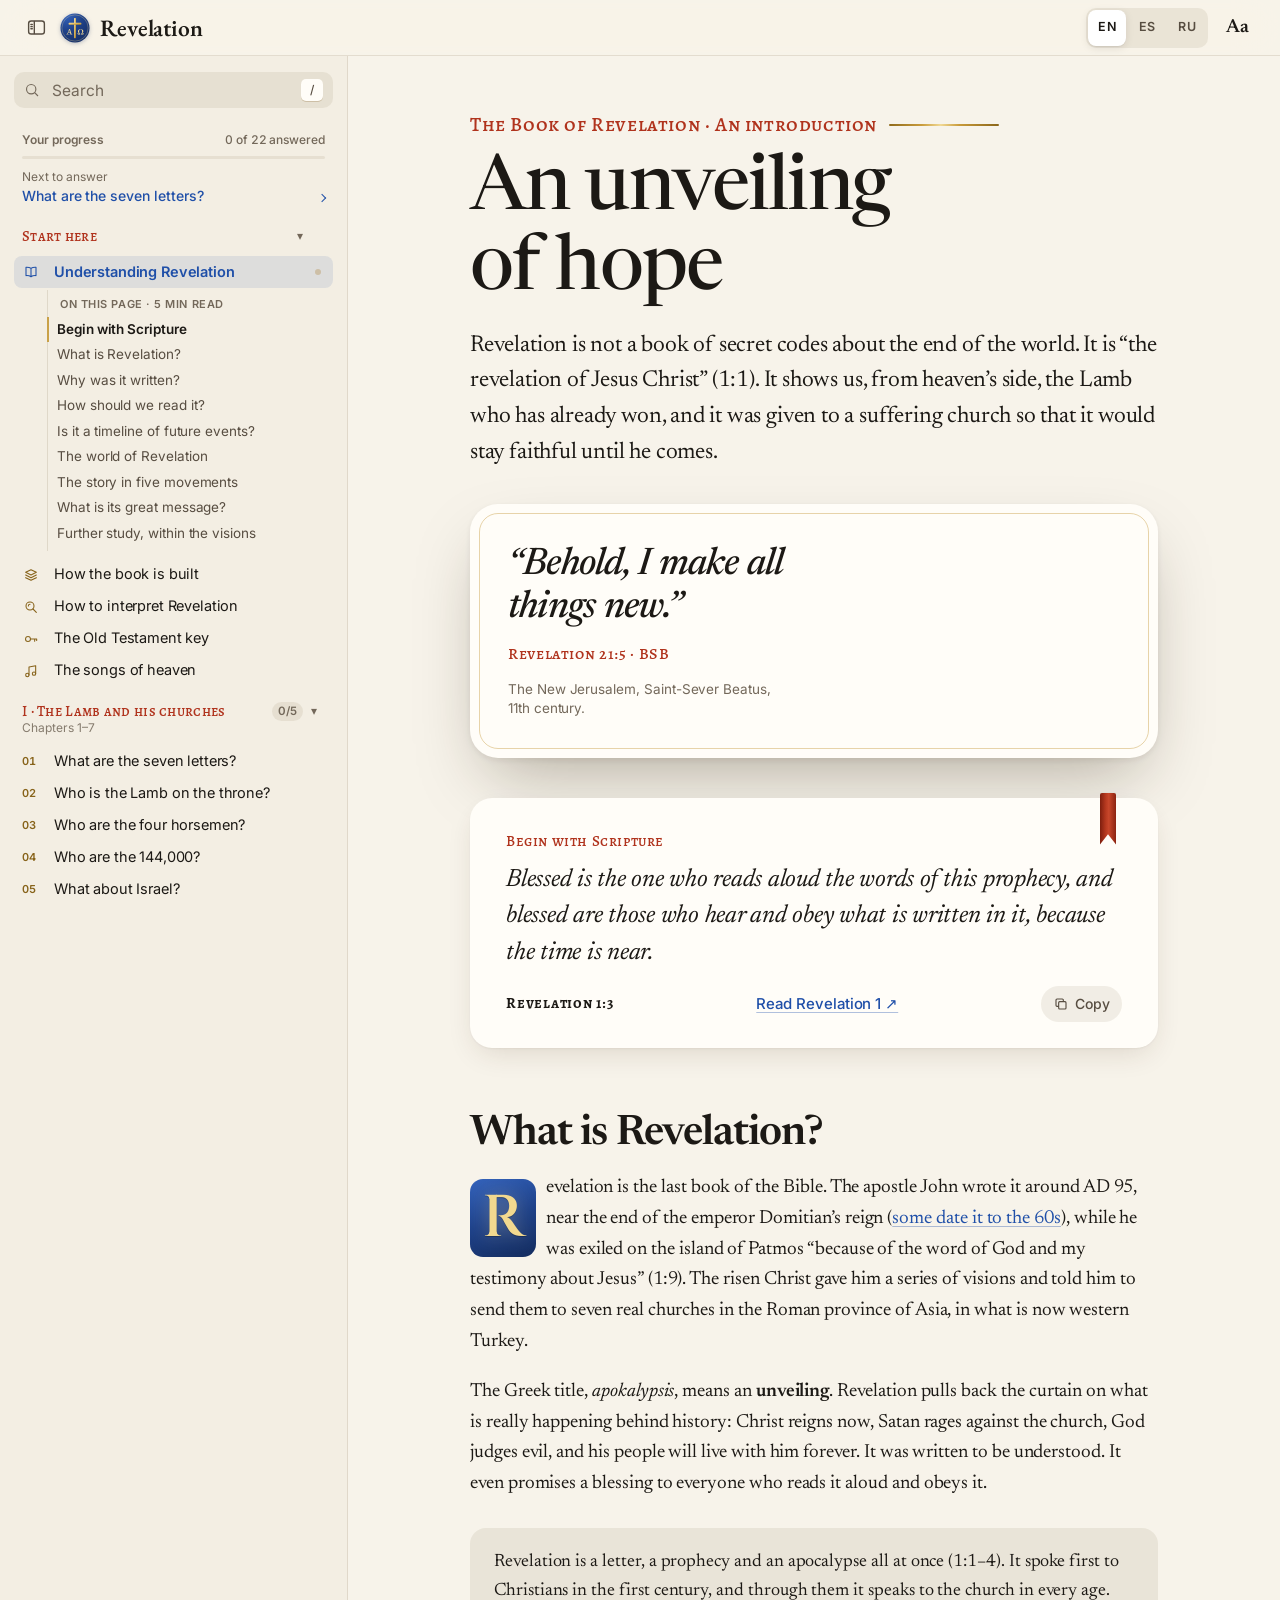
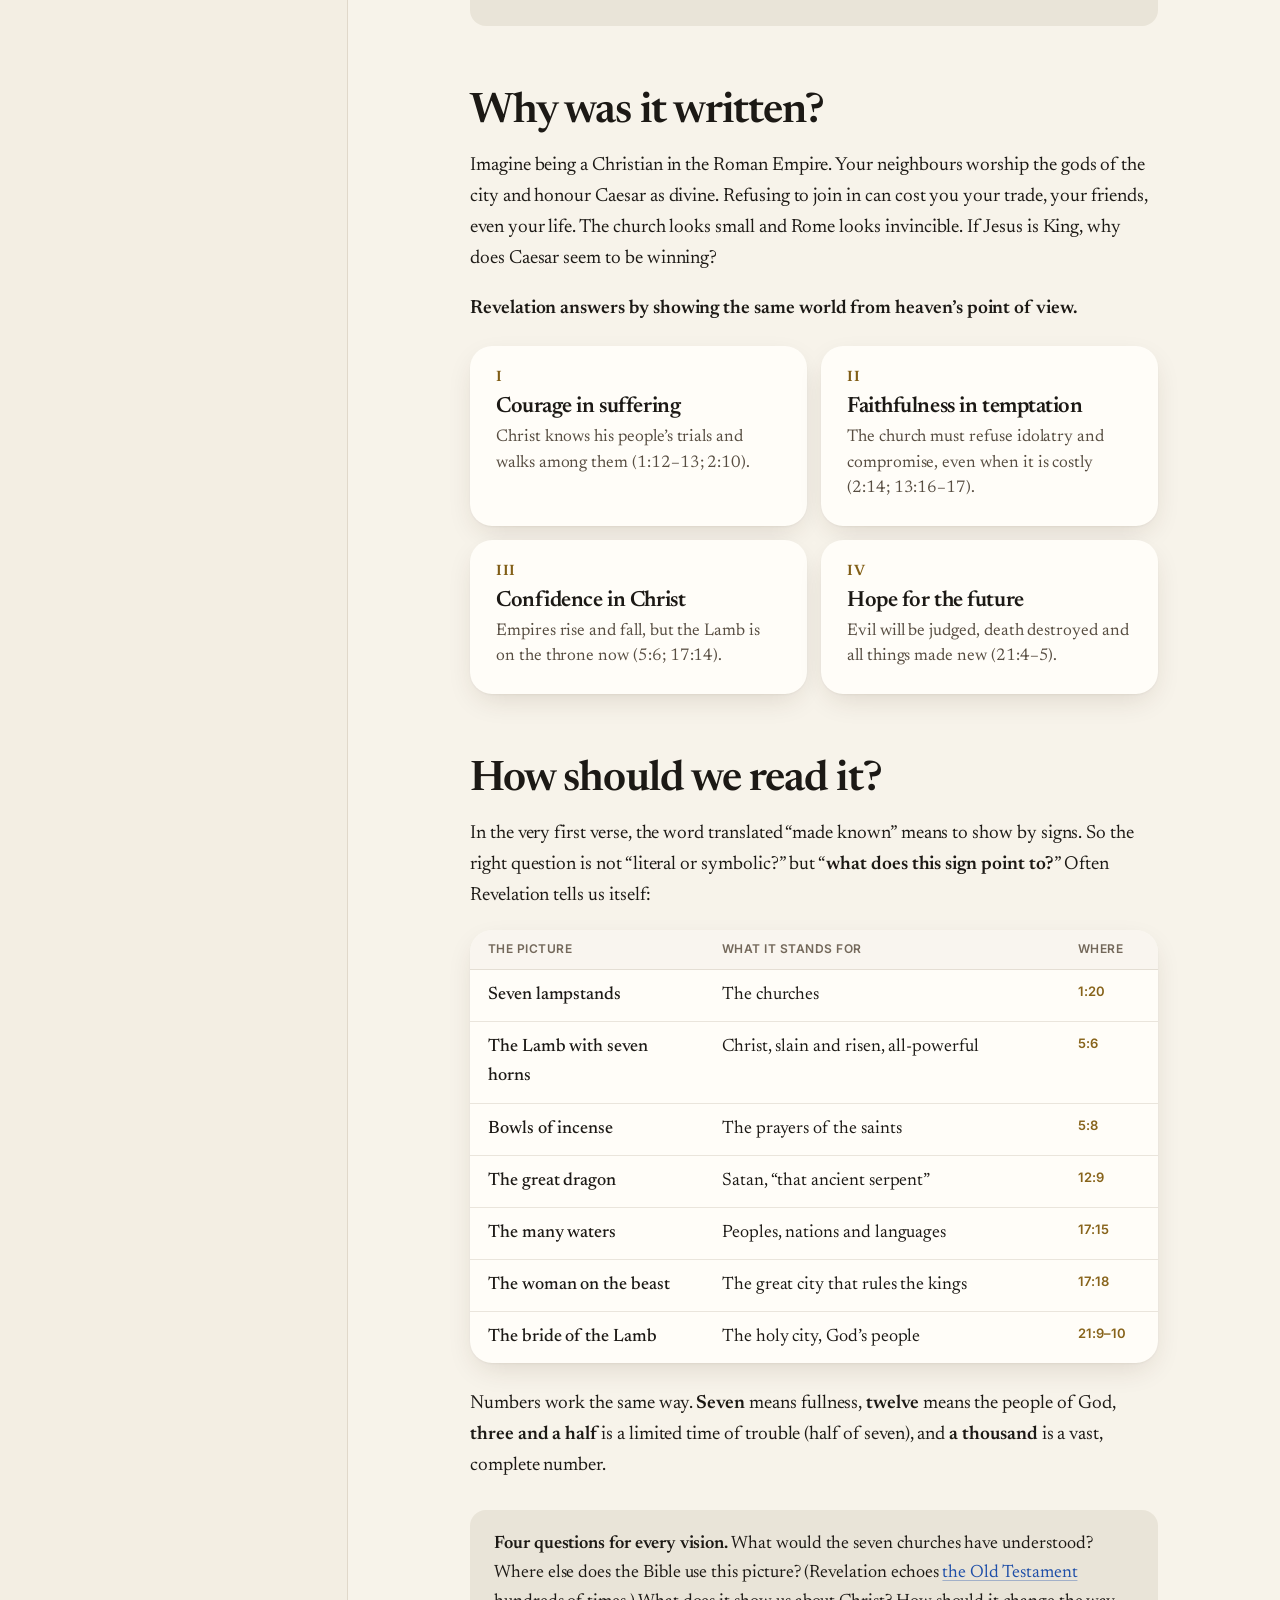
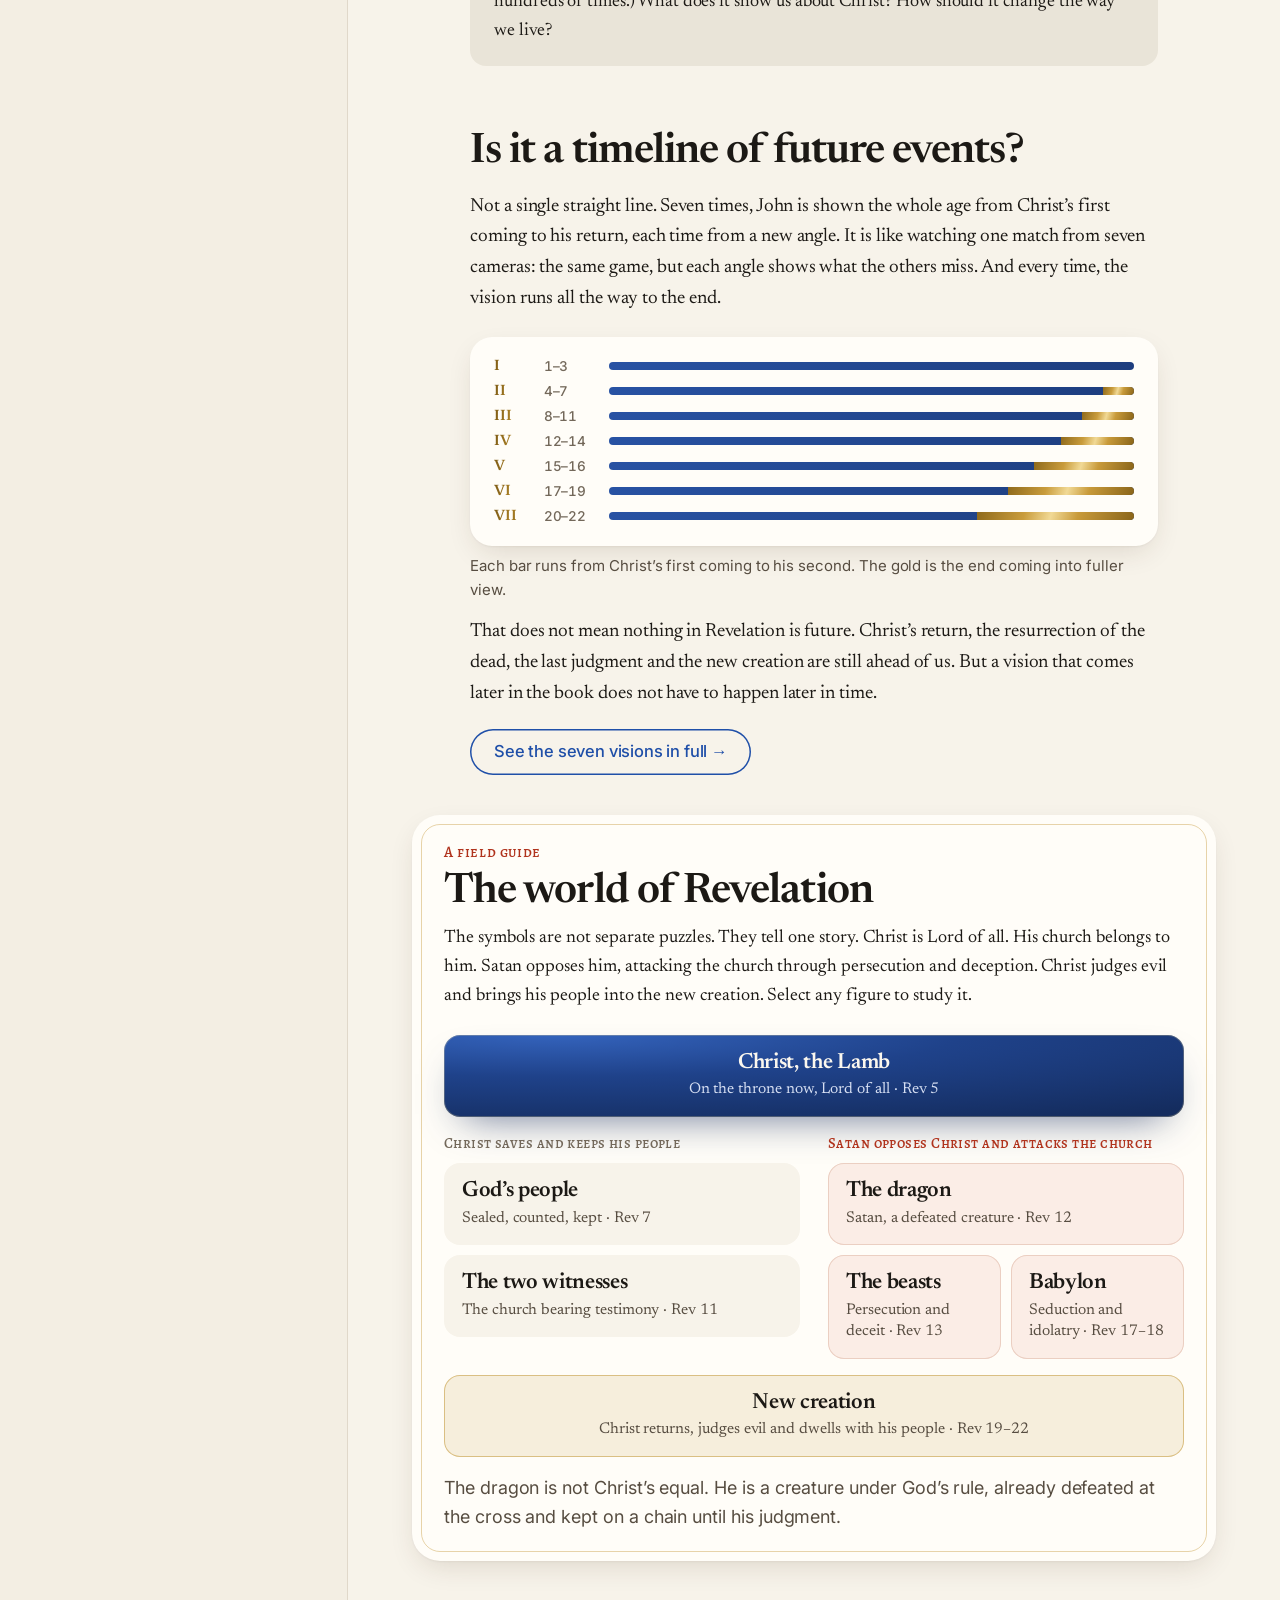
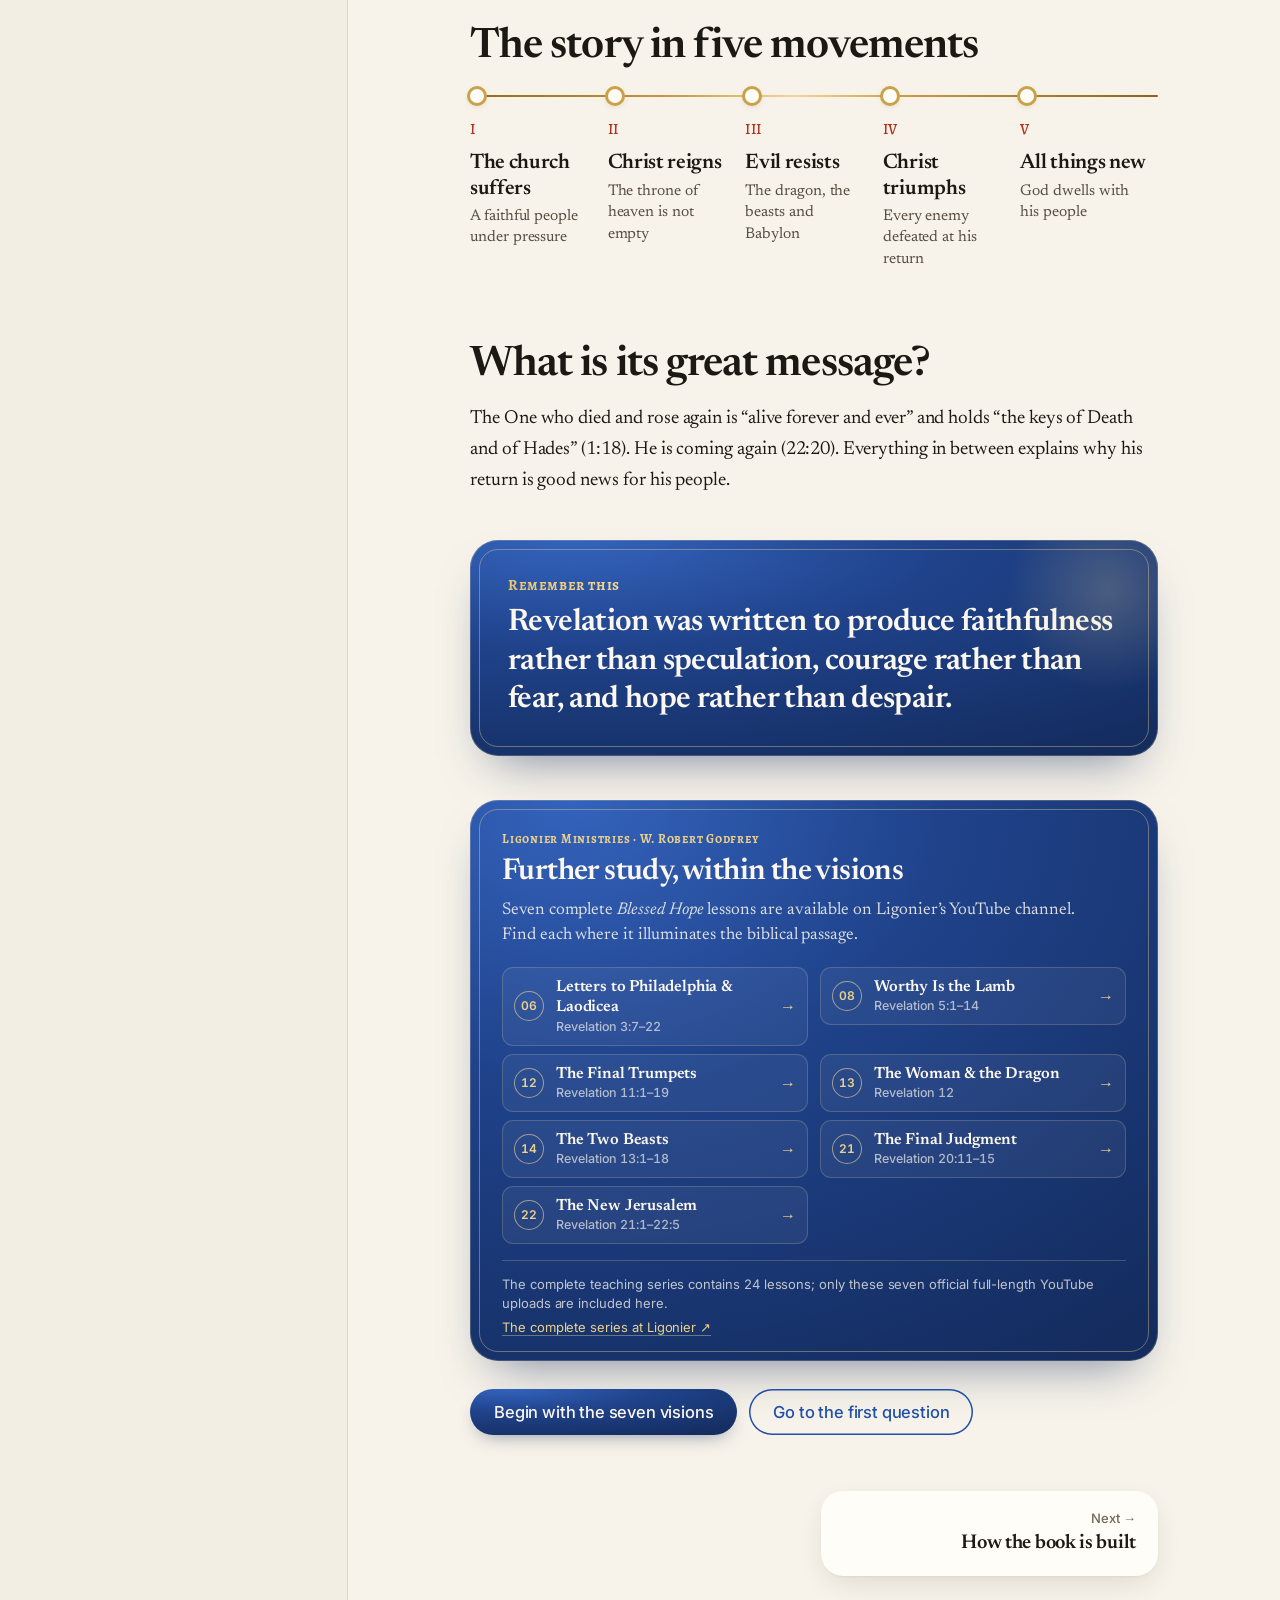
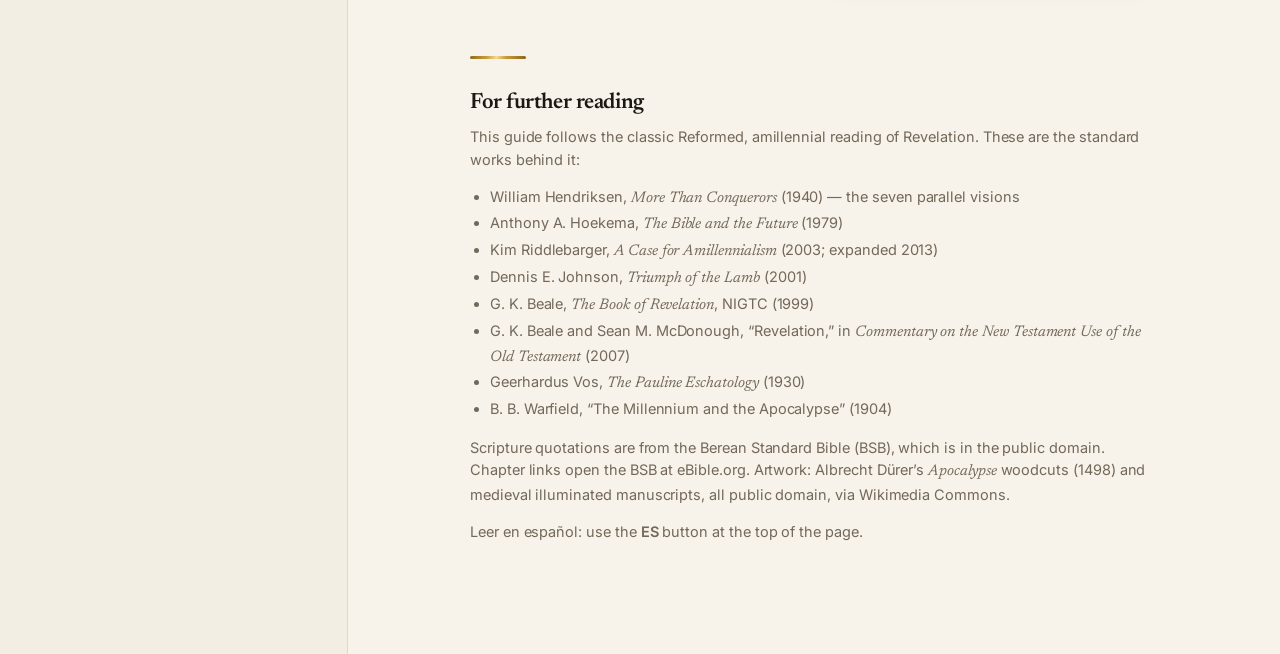
==== commit 65abb443: "Serve the fonts from the site instead of Google Fonts The pages asked fonts.googleapis.com for their" ====
--- a/index.html
+++ b/index.html
@@ -26,9 +26,7 @@
   } catch (e) { document.documentElement.dataset.theme = 'vellum'; }
 })();
 </script>
-<link rel="preconnect" href="https://fonts.googleapis.com">
-<link rel="preconnect" href="https://fonts.gstatic.com" crossorigin>
-<link rel="stylesheet" href="https://fonts.googleapis.com/css2?family=Alegreya+SC:wght@500;700&amp;family=Cinzel:wght@600&amp;family=EB+Garamond:wght@600&amp;family=Inter:opsz,wght@14..32,400..700&amp;family=Literata:ital,opsz,wght@0,7..72,400..650;1,7..72,400..600&amp;family=Newsreader:ital,opsz,wght@0,6..72,400..650;1,6..72,400..600&amp;display=swap">
+<link rel="stylesheet" href="fonts/fonts.css">
 <style>
 /* ==========================================================================
    Revelation · The Illuminated Codex
--- a/fonts/fonts.css
+++ b/fonts/fonts.css
@@ -0,0 +1,502 @@
+/* Written by tools/localize-fonts.py. The site serves its own fonts, so a reader's
+   browser asks no other site for them. SIL Open Font License: see licences/. */
+
+/* Alegreya SC, cyrillic-ext */
+@font-face {
+  font-family: "Alegreya SC";
+  font-style: normal;
+  font-weight: 500;
+  font-display: swap;
+  src: url("alegreya-sc-normal-500-cyrillic-ext.woff2") format("woff2");
+  unicode-range: U+0460-052F, U+1C80-1C8A, U+20B4, U+2DE0-2DFF, U+A640-A69F, U+FE2E-FE2F;
+}
+
+/* Alegreya SC, cyrillic */
+@font-face {
+  font-family: "Alegreya SC";
+  font-style: normal;
+  font-weight: 500;
+  font-display: swap;
+  src: url("alegreya-sc-normal-500-cyrillic.woff2") format("woff2");
+  unicode-range: U+0301, U+0400-045F, U+0490-0491, U+04B0-04B1, U+2116;
+}
+
+/* Alegreya SC, greek-ext */
+@font-face {
+  font-family: "Alegreya SC";
+  font-style: normal;
+  font-weight: 500;
+  font-display: swap;
+  src: url("alegreya-sc-normal-500-greek-ext.woff2") format("woff2");
+  unicode-range: U+1F00-1FFF;
+}
+
+/* Alegreya SC, greek */
+@font-face {
+  font-family: "Alegreya SC";
+  font-style: normal;
+  font-weight: 500;
+  font-display: swap;
+  src: url("alegreya-sc-normal-500-greek.woff2") format("woff2");
+  unicode-range: U+0370-0377, U+037A-037F, U+0384-038A, U+038C, U+038E-03A1, U+03A3-03FF;
+}
+
+/* Alegreya SC, latin-ext */
+@font-face {
+  font-family: "Alegreya SC";
+  font-style: normal;
+  font-weight: 500;
+  font-display: swap;
+  src: url("alegreya-sc-normal-500-latin-ext.woff2") format("woff2");
+  unicode-range: U+0100-02BA, U+02BD-02C5, U+02C7-02CC, U+02CE-02D7, U+02DD-02FF, U+0304, U+0308, U+0329, U+1D00-1DBF, U+1E00-1E9F, U+1EF2-1EFF, U+2020, U+20A0-20AB, U+20AD-20C4, U+2113, U+2C60-2C7F, U+A720-A7FF;
+}
+
+/* Alegreya SC, latin */
+@font-face {
+  font-family: "Alegreya SC";
+  font-style: normal;
+  font-weight: 500;
+  font-display: swap;
+  src: url("alegreya-sc-normal-500-latin.woff2") format("woff2");
+  unicode-range: U+0000-00FF, U+0131, U+0152-0153, U+02BB-02BC, U+02C6, U+02DA, U+02DC, U+0304, U+0308, U+0329, U+2000-206F, U+20AC, U+2122, U+2191, U+2193, U+2212, U+2215, U+FEFF, U+FFFD;
+}
+
+/* Alegreya SC, vietnamese */
+@font-face {
+  font-family: "Alegreya SC";
+  font-style: normal;
+  font-weight: 500;
+  font-display: swap;
+  src: url("alegreya-sc-normal-500-vietnamese.woff2") format("woff2");
+  unicode-range: U+0102-0103, U+0110-0111, U+0128-0129, U+0168-0169, U+01A0-01A1, U+01AF-01B0, U+0300-0301, U+0303-0304, U+0308-0309, U+0323, U+0329, U+1EA0-1EF9, U+20AB;
+}
+
+/* Alegreya SC, cyrillic-ext */
+@font-face {
+  font-family: "Alegreya SC";
+  font-style: normal;
+  font-weight: 700;
+  font-display: swap;
+  src: url("alegreya-sc-normal-700-cyrillic-ext.woff2") format("woff2");
+  unicode-range: U+0460-052F, U+1C80-1C8A, U+20B4, U+2DE0-2DFF, U+A640-A69F, U+FE2E-FE2F;
+}
+
+/* Alegreya SC, cyrillic */
+@font-face {
+  font-family: "Alegreya SC";
+  font-style: normal;
+  font-weight: 700;
+  font-display: swap;
+  src: url("alegreya-sc-normal-700-cyrillic.woff2") format("woff2");
+  unicode-range: U+0301, U+0400-045F, U+0490-0491, U+04B0-04B1, U+2116;
+}
+
+/* Alegreya SC, greek-ext */
+@font-face {
+  font-family: "Alegreya SC";
+  font-style: normal;
+  font-weight: 700;
+  font-display: swap;
+  src: url("alegreya-sc-normal-700-greek-ext.woff2") format("woff2");
+  unicode-range: U+1F00-1FFF;
+}
+
+/* Alegreya SC, greek */
+@font-face {
+  font-family: "Alegreya SC";
+  font-style: normal;
+  font-weight: 700;
+  font-display: swap;
+  src: url("alegreya-sc-normal-700-greek.woff2") format("woff2");
+  unicode-range: U+0370-0377, U+037A-037F, U+0384-038A, U+038C, U+038E-03A1, U+03A3-03FF;
+}
+
+/* Alegreya SC, latin-ext */
+@font-face {
+  font-family: "Alegreya SC";
+  font-style: normal;
+  font-weight: 700;
+  font-display: swap;
+  src: url("alegreya-sc-normal-700-latin-ext.woff2") format("woff2");
+  unicode-range: U+0100-02BA, U+02BD-02C5, U+02C7-02CC, U+02CE-02D7, U+02DD-02FF, U+0304, U+0308, U+0329, U+1D00-1DBF, U+1E00-1E9F, U+1EF2-1EFF, U+2020, U+20A0-20AB, U+20AD-20C4, U+2113, U+2C60-2C7F, U+A720-A7FF;
+}
+
+/* Alegreya SC, latin */
+@font-face {
+  font-family: "Alegreya SC";
+  font-style: normal;
+  font-weight: 700;
+  font-display: swap;
+  src: url("alegreya-sc-normal-700-latin.woff2") format("woff2");
+  unicode-range: U+0000-00FF, U+0131, U+0152-0153, U+02BB-02BC, U+02C6, U+02DA, U+02DC, U+0304, U+0308, U+0329, U+2000-206F, U+20AC, U+2122, U+2191, U+2193, U+2212, U+2215, U+FEFF, U+FFFD;
+}
+
+/* Alegreya SC, vietnamese */
+@font-face {
+  font-family: "Alegreya SC";
+  font-style: normal;
+  font-weight: 700;
+  font-display: swap;
+  src: url("alegreya-sc-normal-700-vietnamese.woff2") format("woff2");
+  unicode-range: U+0102-0103, U+0110-0111, U+0128-0129, U+0168-0169, U+01A0-01A1, U+01AF-01B0, U+0300-0301, U+0303-0304, U+0308-0309, U+0323, U+0329, U+1EA0-1EF9, U+20AB;
+}
+
+/* Cinzel, latin-ext */
+@font-face {
+  font-family: "Cinzel";
+  font-style: normal;
+  font-weight: 600;
+  font-display: swap;
+  src: url("cinzel-normal-600-latin-ext.woff2") format("woff2");
+  unicode-range: U+0100-02BA, U+02BD-02C5, U+02C7-02CC, U+02CE-02D7, U+02DD-02FF, U+0304, U+0308, U+0329, U+1D00-1DBF, U+1E00-1E9F, U+1EF2-1EFF, U+2020, U+20A0-20AB, U+20AD-20C4, U+2113, U+2C60-2C7F, U+A720-A7FF;
+}
+
+/* Cinzel, latin */
+@font-face {
+  font-family: "Cinzel";
+  font-style: normal;
+  font-weight: 600;
+  font-display: swap;
+  src: url("cinzel-normal-600-latin.woff2") format("woff2");
+  unicode-range: U+0000-00FF, U+0131, U+0152-0153, U+02BB-02BC, U+02C6, U+02DA, U+02DC, U+0304, U+0308, U+0329, U+2000-206F, U+20AC, U+2122, U+2191, U+2193, U+2212, U+2215, U+FEFF, U+FFFD;
+}
+
+/* EB Garamond, cyrillic-ext */
+@font-face {
+  font-family: "EB Garamond";
+  font-style: normal;
+  font-weight: 600;
+  font-display: swap;
+  src: url("eb-garamond-normal-600-cyrillic-ext.woff2") format("woff2");
+  unicode-range: U+0460-052F, U+1C80-1C8A, U+20B4, U+2DE0-2DFF, U+A640-A69F, U+FE2E-FE2F;
+}
+
+/* EB Garamond, cyrillic */
+@font-face {
+  font-family: "EB Garamond";
+  font-style: normal;
+  font-weight: 600;
+  font-display: swap;
+  src: url("eb-garamond-normal-600-cyrillic.woff2") format("woff2");
+  unicode-range: U+0301, U+0400-045F, U+0490-0491, U+04B0-04B1, U+2116;
+}
+
+/* EB Garamond, greek-ext */
+@font-face {
+  font-family: "EB Garamond";
+  font-style: normal;
+  font-weight: 600;
+  font-display: swap;
+  src: url("eb-garamond-normal-600-greek-ext.woff2") format("woff2");
+  unicode-range: U+1F00-1FFF;
+}
+
+/* EB Garamond, greek */
+@font-face {
+  font-family: "EB Garamond";
+  font-style: normal;
+  font-weight: 600;
+  font-display: swap;
+  src: url("eb-garamond-normal-600-greek.woff2") format("woff2");
+  unicode-range: U+0370-0377, U+037A-037F, U+0384-038A, U+038C, U+038E-03A1, U+03A3-03FF;
+}
+
+/* EB Garamond, latin-ext */
+@font-face {
+  font-family: "EB Garamond";
+  font-style: normal;
+  font-weight: 600;
+  font-display: swap;
+  src: url("eb-garamond-normal-600-latin-ext.woff2") format("woff2");
+  unicode-range: U+0100-02BA, U+02BD-02C5, U+02C7-02CC, U+02CE-02D7, U+02DD-02FF, U+0304, U+0308, U+0329, U+1D00-1DBF, U+1E00-1E9F, U+1EF2-1EFF, U+2020, U+20A0-20AB, U+20AD-20C4, U+2113, U+2C60-2C7F, U+A720-A7FF;
+}
+
+/* EB Garamond, latin */
+@font-face {
+  font-family: "EB Garamond";
+  font-style: normal;
+  font-weight: 600;
+  font-display: swap;
+  src: url("eb-garamond-normal-600-latin.woff2") format("woff2");
+  unicode-range: U+0000-00FF, U+0131, U+0152-0153, U+02BB-02BC, U+02C6, U+02DA, U+02DC, U+0304, U+0308, U+0329, U+2000-206F, U+20AC, U+2122, U+2191, U+2193, U+2212, U+2215, U+FEFF, U+FFFD;
+}
+
+/* EB Garamond, vietnamese */
+@font-face {
+  font-family: "EB Garamond";
+  font-style: normal;
+  font-weight: 600;
+  font-display: swap;
+  src: url("eb-garamond-normal-600-vietnamese.woff2") format("woff2");
+  unicode-range: U+0102-0103, U+0110-0111, U+0128-0129, U+0168-0169, U+01A0-01A1, U+01AF-01B0, U+0300-0301, U+0303-0304, U+0308-0309, U+0323, U+0329, U+1EA0-1EF9, U+20AB;
+}
+
+/* Inter, cyrillic-ext */
+@font-face {
+  font-family: "Inter";
+  font-style: normal;
+  font-weight: 400 700;
+  font-display: swap;
+  src: url("inter-normal-400-700-cyrillic-ext.woff2") format("woff2");
+  unicode-range: U+0460-052F, U+1C80-1C8A, U+20B4, U+2DE0-2DFF, U+A640-A69F, U+FE2E-FE2F;
+}
+
+/* Inter, cyrillic */
+@font-face {
+  font-family: "Inter";
+  font-style: normal;
+  font-weight: 400 700;
+  font-display: swap;
+  src: url("inter-normal-400-700-cyrillic.woff2") format("woff2");
+  unicode-range: U+0301, U+0400-045F, U+0490-0491, U+04B0-04B1, U+2116;
+}
+
+/* Inter, greek-ext */
+@font-face {
+  font-family: "Inter";
+  font-style: normal;
+  font-weight: 400 700;
+  font-display: swap;
+  src: url("inter-normal-400-700-greek-ext.woff2") format("woff2");
+  unicode-range: U+1F00-1FFF;
+}
+
+/* Inter, greek */
+@font-face {
+  font-family: "Inter";
+  font-style: normal;
+  font-weight: 400 700;
+  font-display: swap;
+  src: url("inter-normal-400-700-greek.woff2") format("woff2");
+  unicode-range: U+0370-0377, U+037A-037F, U+0384-038A, U+038C, U+038E-03A1, U+03A3-03FF;
+}
+
+/* Inter, latin-ext */
+@font-face {
+  font-family: "Inter";
+  font-style: normal;
+  font-weight: 400 700;
+  font-display: swap;
+  src: url("inter-normal-400-700-latin-ext.woff2") format("woff2");
+  unicode-range: U+0100-02BA, U+02BD-02C5, U+02C7-02CC, U+02CE-02D7, U+02DD-02FF, U+0304, U+0308, U+0329, U+1D00-1DBF, U+1E00-1E9F, U+1EF2-1EFF, U+2020, U+20A0-20AB, U+20AD-20C4, U+2113, U+2C60-2C7F, U+A720-A7FF;
+}
+
+/* Inter, latin */
+@font-face {
+  font-family: "Inter";
+  font-style: normal;
+  font-weight: 400 700;
+  font-display: swap;
+  src: url("inter-normal-400-700-latin.woff2") format("woff2");
+  unicode-range: U+0000-00FF, U+0131, U+0152-0153, U+02BB-02BC, U+02C6, U+02DA, U+02DC, U+0304, U+0308, U+0329, U+2000-206F, U+20AC, U+2122, U+2191, U+2193, U+2212, U+2215, U+FEFF, U+FFFD;
+}
+
+/* Inter, vietnamese */
+@font-face {
+  font-family: "Inter";
+  font-style: normal;
+  font-weight: 400 700;
+  font-display: swap;
+  src: url("inter-normal-400-700-vietnamese.woff2") format("woff2");
+  unicode-range: U+0102-0103, U+0110-0111, U+0128-0129, U+0168-0169, U+01A0-01A1, U+01AF-01B0, U+0300-0301, U+0303-0304, U+0308-0309, U+0323, U+0329, U+1EA0-1EF9, U+20AB;
+}
+
+/* Literata, cyrillic-ext */
+@font-face {
+  font-family: "Literata";
+  font-style: italic;
+  font-weight: 400 600;
+  font-display: swap;
+  src: url("literata-italic-400-600-cyrillic-ext.woff2") format("woff2");
+  unicode-range: U+0460-052F, U+1C80-1C8A, U+20B4, U+2DE0-2DFF, U+A640-A69F, U+FE2E-FE2F;
+}
+
+/* Literata, cyrillic */
+@font-face {
+  font-family: "Literata";
+  font-style: italic;
+  font-weight: 400 600;
+  font-display: swap;
+  src: url("literata-italic-400-600-cyrillic.woff2") format("woff2");
+  unicode-range: U+0301, U+0400-045F, U+0490-0491, U+04B0-04B1, U+2116;
+}
+
+/* Literata, greek-ext */
+@font-face {
+  font-family: "Literata";
+  font-style: italic;
+  font-weight: 400 600;
+  font-display: swap;
+  src: url("literata-italic-400-600-greek-ext.woff2") format("woff2");
+  unicode-range: U+1F00-1FFF;
+}
+
+/* Literata, greek */
+@font-face {
+  font-family: "Literata";
+  font-style: italic;
+  font-weight: 400 600;
+  font-display: swap;
+  src: url("literata-italic-400-600-greek.woff2") format("woff2");
+  unicode-range: U+0370-0377, U+037A-037F, U+0384-038A, U+038C, U+038E-03A1, U+03A3-03FF;
+}
+
+/* Literata, latin-ext */
+@font-face {
+  font-family: "Literata";
+  font-style: italic;
+  font-weight: 400 600;
+  font-display: swap;
+  src: url("literata-italic-400-600-latin-ext.woff2") format("woff2");
+  unicode-range: U+0100-02BA, U+02BD-02C5, U+02C7-02CC, U+02CE-02D7, U+02DD-02FF, U+0304, U+0308, U+0329, U+1D00-1DBF, U+1E00-1E9F, U+1EF2-1EFF, U+2020, U+20A0-20AB, U+20AD-20C4, U+2113, U+2C60-2C7F, U+A720-A7FF;
+}
+
+/* Literata, latin */
+@font-face {
+  font-family: "Literata";
+  font-style: italic;
+  font-weight: 400 600;
+  font-display: swap;
+  src: url("literata-italic-400-600-latin.woff2") format("woff2");
+  unicode-range: U+0000-00FF, U+0131, U+0152-0153, U+02BB-02BC, U+02C6, U+02DA, U+02DC, U+0304, U+0308, U+0329, U+2000-206F, U+20AC, U+2122, U+2191, U+2193, U+2212, U+2215, U+FEFF, U+FFFD;
+}
+
+/* Literata, vietnamese */
+@font-face {
+  font-family: "Literata";
+  font-style: italic;
+  font-weight: 400 600;
+  font-display: swap;
+  src: url("literata-italic-400-600-vietnamese.woff2") format("woff2");
+  unicode-range: U+0102-0103, U+0110-0111, U+0128-0129, U+0168-0169, U+01A0-01A1, U+01AF-01B0, U+0300-0301, U+0303-0304, U+0308-0309, U+0323, U+0329, U+1EA0-1EF9, U+20AB;
+}
+
+/* Literata, cyrillic-ext */
+@font-face {
+  font-family: "Literata";
+  font-style: normal;
+  font-weight: 400 650;
+  font-display: swap;
+  src: url("literata-normal-400-650-cyrillic-ext.woff2") format("woff2");
+  unicode-range: U+0460-052F, U+1C80-1C8A, U+20B4, U+2DE0-2DFF, U+A640-A69F, U+FE2E-FE2F;
+}
+
+/* Literata, cyrillic */
+@font-face {
+  font-family: "Literata";
+  font-style: normal;
+  font-weight: 400 650;
+  font-display: swap;
+  src: url("literata-normal-400-650-cyrillic.woff2") format("woff2");
+  unicode-range: U+0301, U+0400-045F, U+0490-0491, U+04B0-04B1, U+2116;
+}
+
+/* Literata, greek-ext */
+@font-face {
+  font-family: "Literata";
+  font-style: normal;
+  font-weight: 400 650;
+  font-display: swap;
+  src: url("literata-normal-400-650-greek-ext.woff2") format("woff2");
+  unicode-range: U+1F00-1FFF;
+}
+
+/* Literata, greek */
+@font-face {
+  font-family: "Literata";
+  font-style: normal;
+  font-weight: 400 650;
+  font-display: swap;
+  src: url("literata-normal-400-650-greek.woff2") format("woff2");
+  unicode-range: U+0370-0377, U+037A-037F, U+0384-038A, U+038C, U+038E-03A1, U+03A3-03FF;
+}
+
+/* Literata, latin-ext */
+@font-face {
+  font-family: "Literata";
+  font-style: normal;
+  font-weight: 400 650;
+  font-display: swap;
+  src: url("literata-normal-400-650-latin-ext.woff2") format("woff2");
+  unicode-range: U+0100-02BA, U+02BD-02C5, U+02C7-02CC, U+02CE-02D7, U+02DD-02FF, U+0304, U+0308, U+0329, U+1D00-1DBF, U+1E00-1E9F, U+1EF2-1EFF, U+2020, U+20A0-20AB, U+20AD-20C4, U+2113, U+2C60-2C7F, U+A720-A7FF;
+}
+
+/* Literata, latin */
+@font-face {
+  font-family: "Literata";
+  font-style: normal;
+  font-weight: 400 650;
+  font-display: swap;
+  src: url("literata-normal-400-650-latin.woff2") format("woff2");
+  unicode-range: U+0000-00FF, U+0131, U+0152-0153, U+02BB-02BC, U+02C6, U+02DA, U+02DC, U+0304, U+0308, U+0329, U+2000-206F, U+20AC, U+2122, U+2191, U+2193, U+2212, U+2215, U+FEFF, U+FFFD;
+}
+
+/* Literata, vietnamese */
+@font-face {
+  font-family: "Literata";
+  font-style: normal;
+  font-weight: 400 650;
+  font-display: swap;
+  src: url("literata-normal-400-650-vietnamese.woff2") format("woff2");
+  unicode-range: U+0102-0103, U+0110-0111, U+0128-0129, U+0168-0169, U+01A0-01A1, U+01AF-01B0, U+0300-0301, U+0303-0304, U+0308-0309, U+0323, U+0329, U+1EA0-1EF9, U+20AB;
+}
+
+/* Newsreader, latin-ext */
+@font-face {
+  font-family: "Newsreader";
+  font-style: italic;
+  font-weight: 400 600;
+  font-display: swap;
+  src: url("newsreader-italic-400-600-latin-ext.woff2") format("woff2");
+  unicode-range: U+0100-02BA, U+02BD-02C5, U+02C7-02CC, U+02CE-02D7, U+02DD-02FF, U+0304, U+0308, U+0329, U+1D00-1DBF, U+1E00-1E9F, U+1EF2-1EFF, U+2020, U+20A0-20AB, U+20AD-20C4, U+2113, U+2C60-2C7F, U+A720-A7FF;
+}
+
+/* Newsreader, latin */
+@font-face {
+  font-family: "Newsreader";
+  font-style: italic;
+  font-weight: 400 600;
+  font-display: swap;
+  src: url("newsreader-italic-400-600-latin.woff2") format("woff2");
+  unicode-range: U+0000-00FF, U+0131, U+0152-0153, U+02BB-02BC, U+02C6, U+02DA, U+02DC, U+0304, U+0308, U+0329, U+2000-206F, U+20AC, U+2122, U+2191, U+2193, U+2212, U+2215, U+FEFF, U+FFFD;
+}
+
+/* Newsreader, vietnamese */
+@font-face {
+  font-family: "Newsreader";
+  font-style: italic;
+  font-weight: 400 600;
+  font-display: swap;
+  src: url("newsreader-italic-400-600-vietnamese.woff2") format("woff2");
+  unicode-range: U+0102-0103, U+0110-0111, U+0128-0129, U+0168-0169, U+01A0-01A1, U+01AF-01B0, U+0300-0301, U+0303-0304, U+0308-0309, U+0323, U+0329, U+1EA0-1EF9, U+20AB;
+}
+
+/* Newsreader, latin-ext */
+@font-face {
+  font-family: "Newsreader";
+  font-style: normal;
+  font-weight: 400 650;
+  font-display: swap;
+  src: url("newsreader-normal-400-650-latin-ext.woff2") format("woff2");
+  unicode-range: U+0100-02BA, U+02BD-02C5, U+02C7-02CC, U+02CE-02D7, U+02DD-02FF, U+0304, U+0308, U+0329, U+1D00-1DBF, U+1E00-1E9F, U+1EF2-1EFF, U+2020, U+20A0-20AB, U+20AD-20C4, U+2113, U+2C60-2C7F, U+A720-A7FF;
+}
+
+/* Newsreader, latin */
+@font-face {
+  font-family: "Newsreader";
+  font-style: normal;
+  font-weight: 400 650;
+  font-display: swap;
+  src: url("newsreader-normal-400-650-latin.woff2") format("woff2");
+  unicode-range: U+0000-00FF, U+0131, U+0152-0153, U+02BB-02BC, U+02C6, U+02DA, U+02DC, U+0304, U+0308, U+0329, U+2000-206F, U+20AC, U+2122, U+2191, U+2193, U+2212, U+2215, U+FEFF, U+FFFD;
+}
+
+/* Newsreader, vietnamese */
+@font-face {
+  font-family: "Newsreader";
+  font-style: normal;
+  font-weight: 400 650;
+  font-display: swap;
+  src: url("newsreader-normal-400-650-vietnamese.woff2") format("woff2");
+  unicode-range: U+0102-0103, U+0110-0111, U+0128-0129, U+0168-0169, U+01A0-01A1, U+01AF-01B0, U+0300-0301, U+0303-0304, U+0308-0309, U+0323, U+0329, U+1EA0-1EF9, U+20AB;
+}
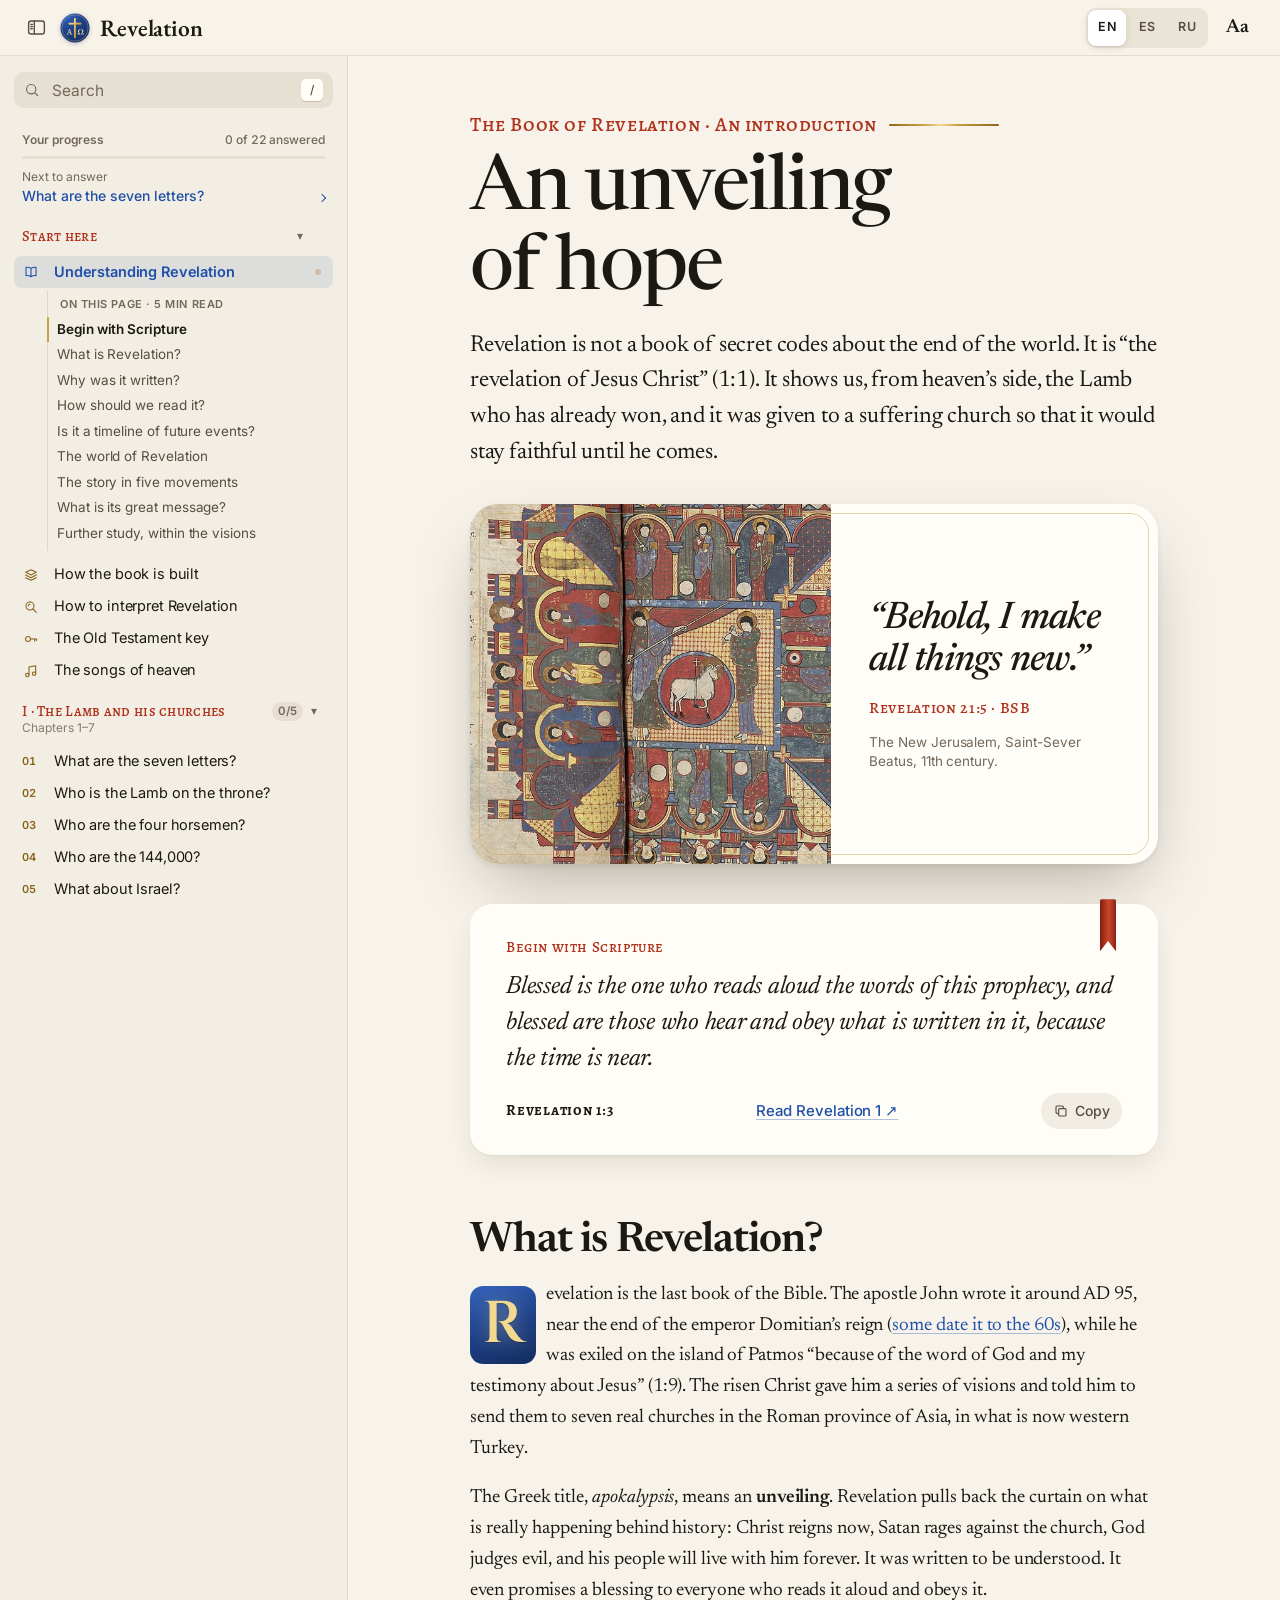
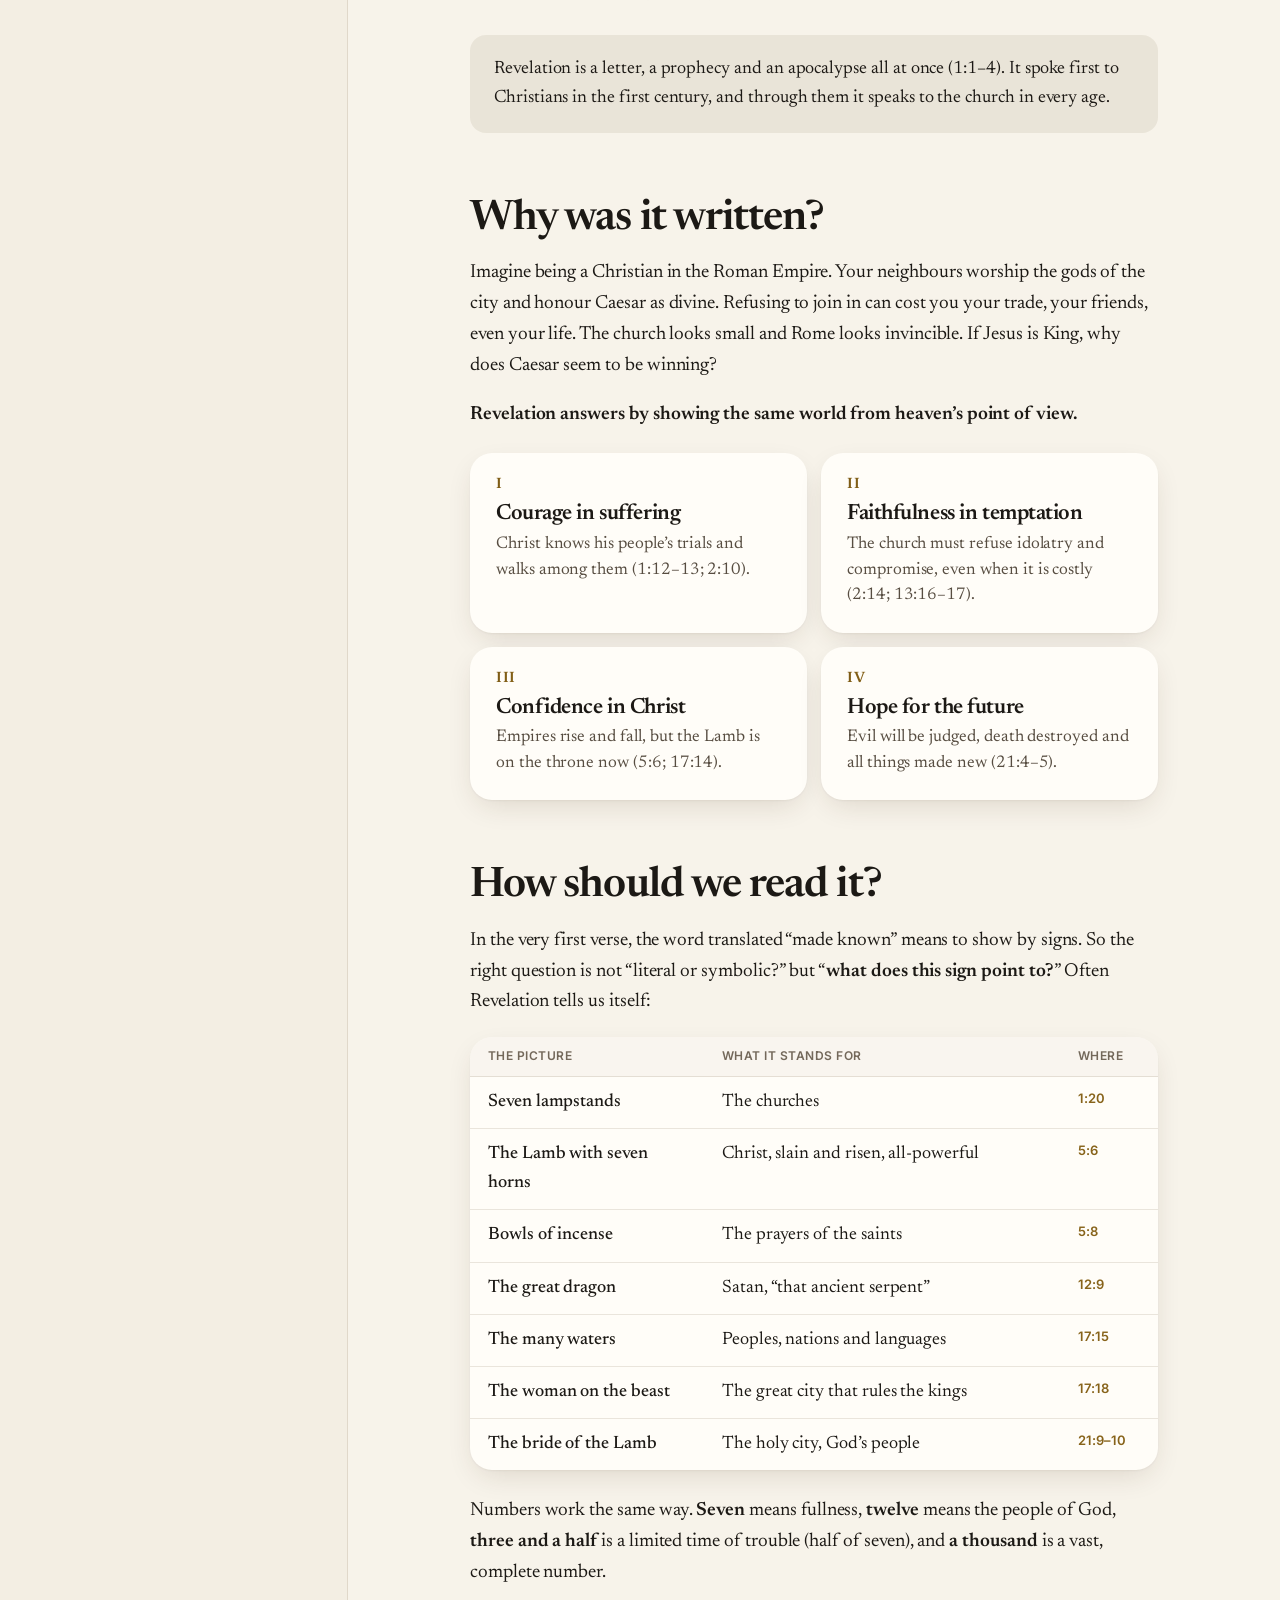
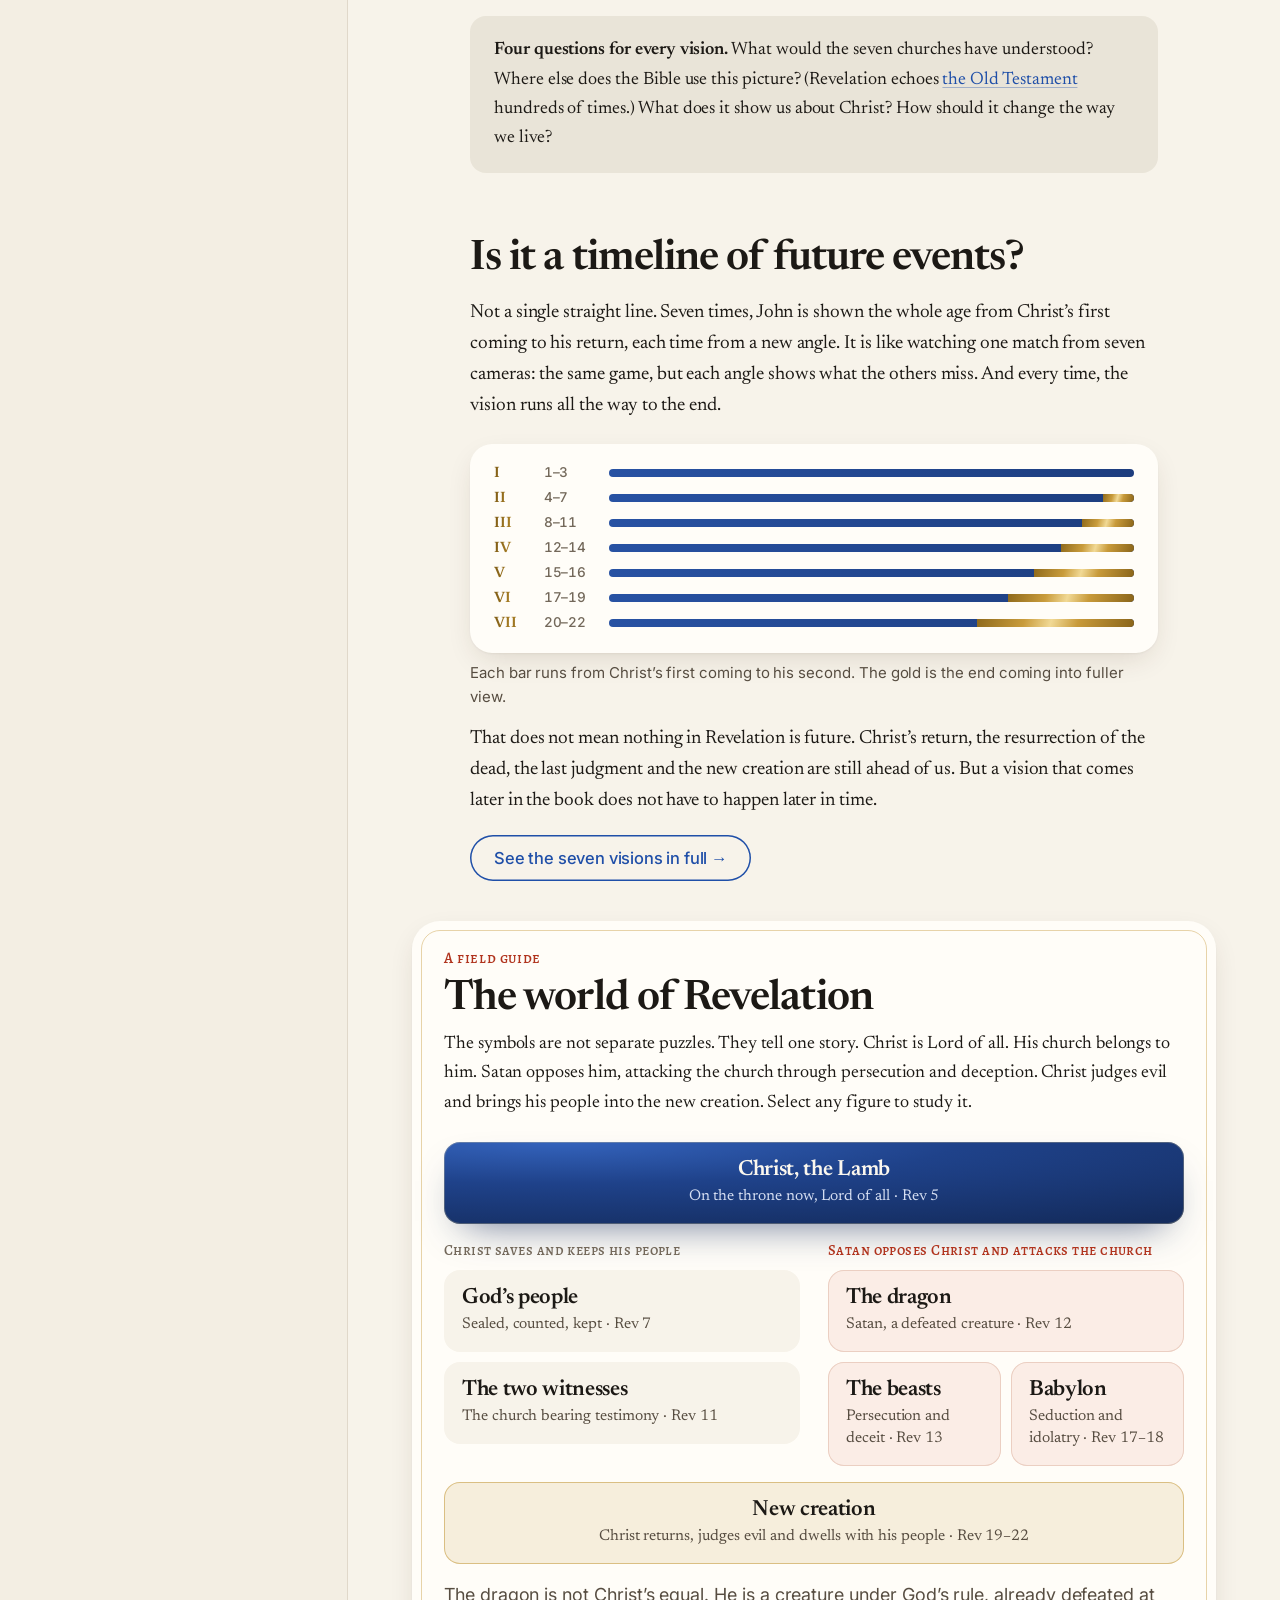
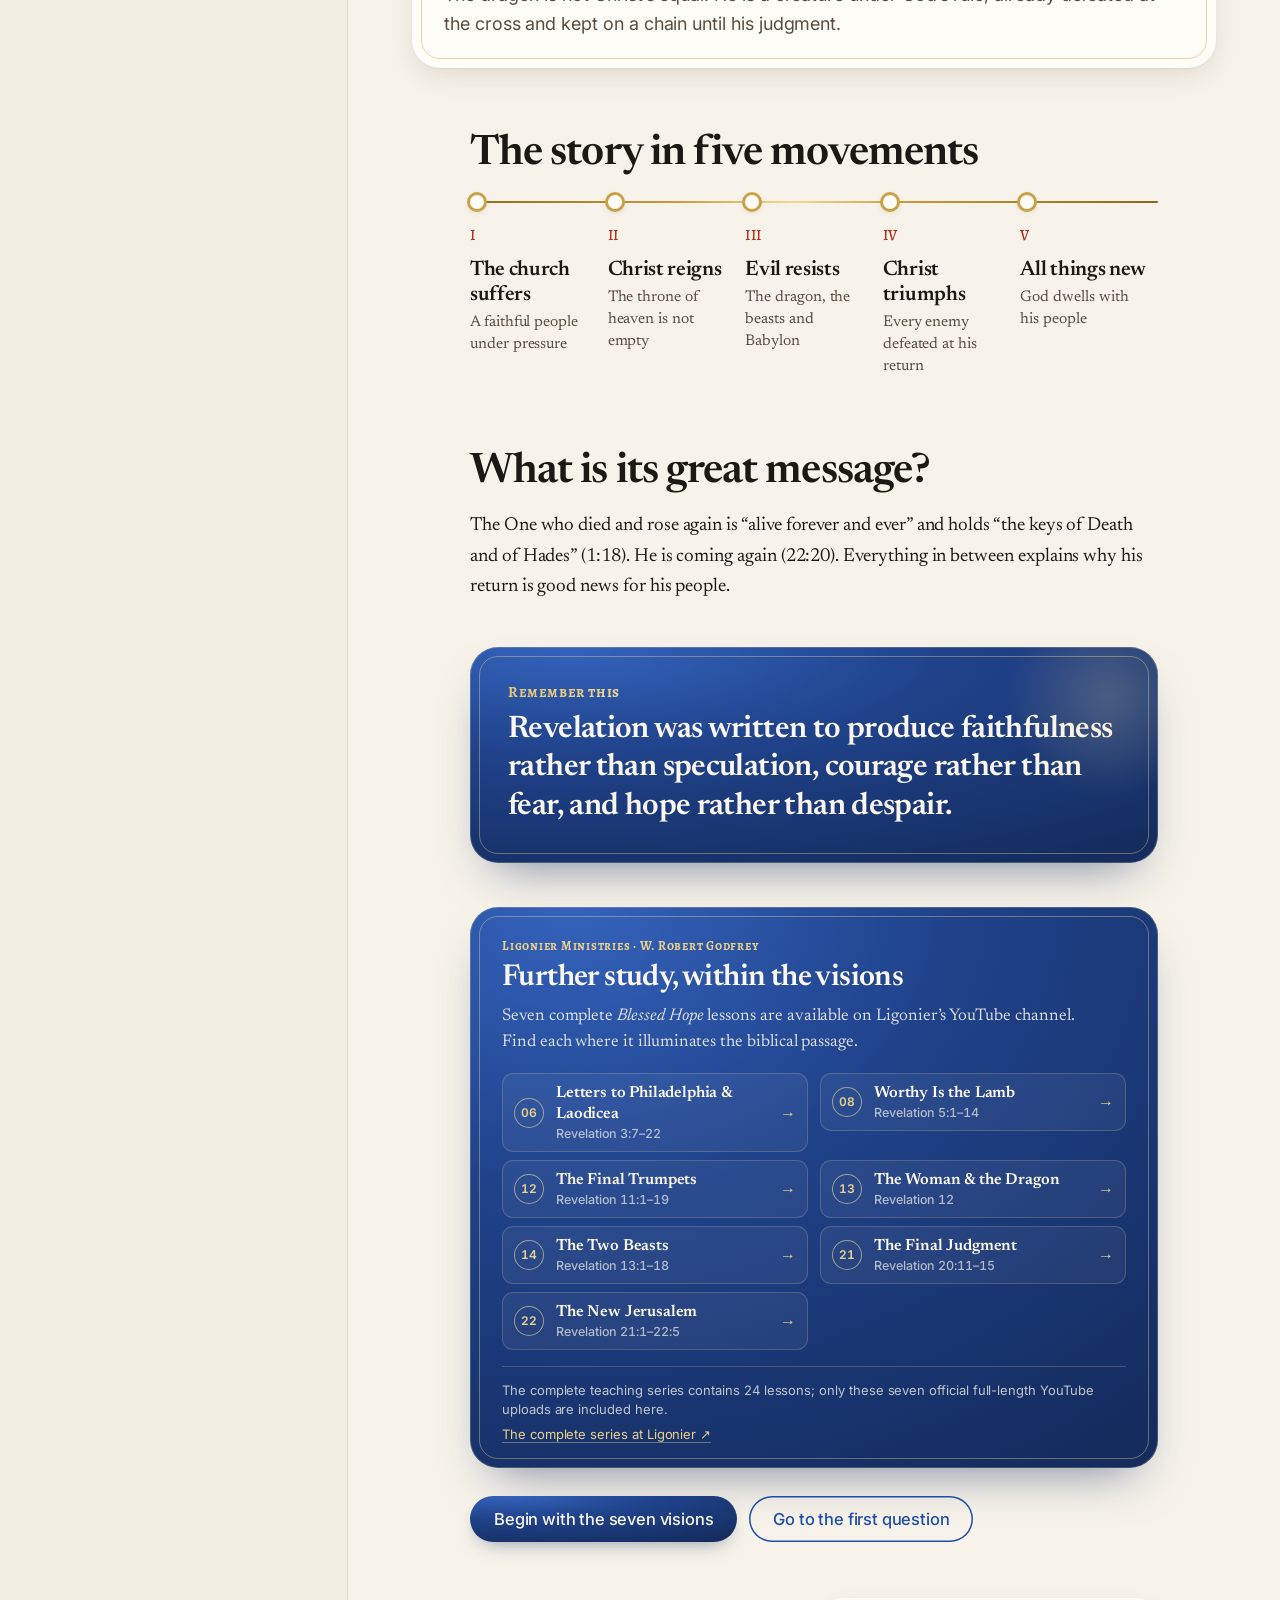
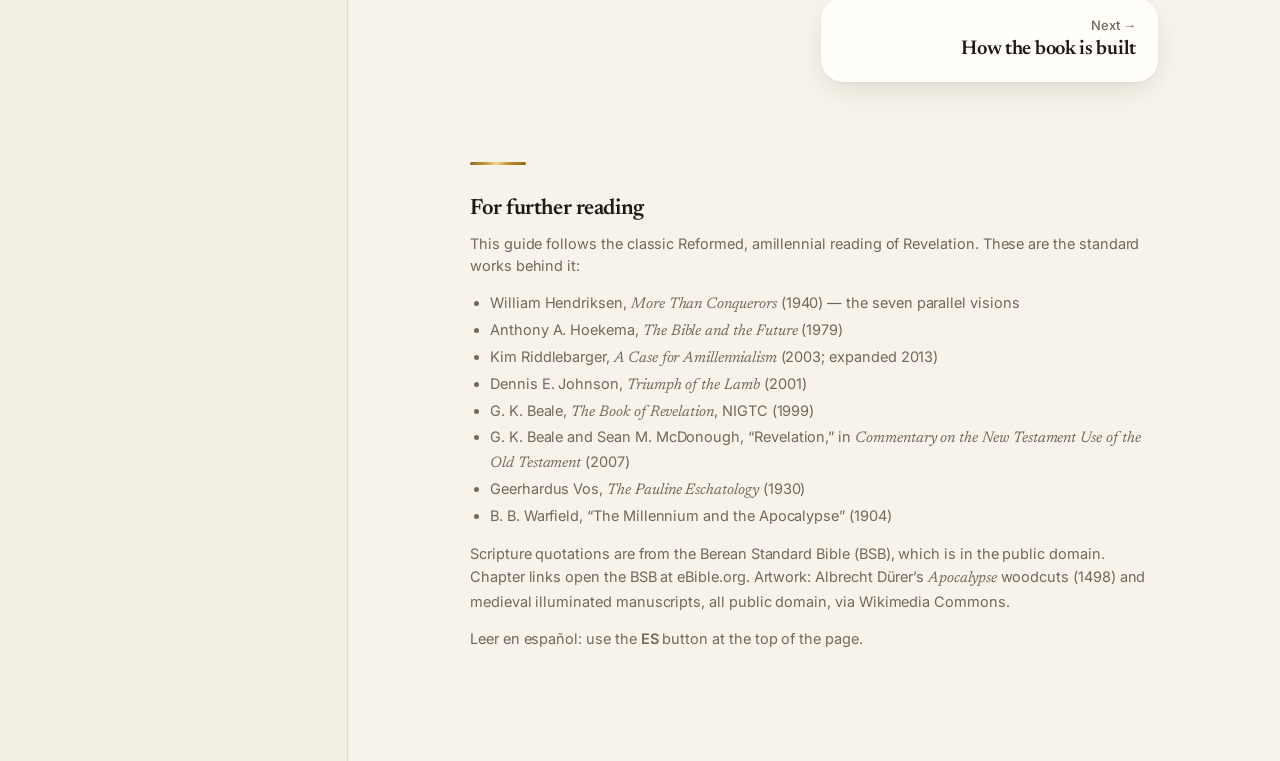
==== commit c45f71ef: "Serve the artwork from the site instead of Wikimedia Commons The twenty artworks (Dürer's Apocalypse" ====
--- a/index.html
+++ b/index.html
@@ -2171,7 +2171,7 @@
   <p class="resume" id="resume" hidden>Continue where you left off: <a href="#">…</a></p>
 
   <figure class="hero-art">
-    <div class="hero-img"><img data-art src="https://commons.wikimedia.org/wiki/Special:FilePath/Saint-Sever_Beatus_f._207v-208r_-_New_Jerusalem.jpg?width=1000" alt="A medieval illumination of the New Jerusalem as a square walled city with twelve gates, the Lamb at its centre." width="1000" height="700" decoding="async"></div>
+    <div class="hero-img"><img data-art src="images/saint-sever-beatus-f-207v-208r-new-jerusalem-1000.jpg" alt="A medieval illumination of the New Jerusalem as a square walled city with twelve gates, the Lamb at its centre." width="1000" height="700" decoding="async"></div>
     <figcaption>
       <blockquote>“Behold, I make all things new.”</blockquote>
       <cite>Revelation 21:5 · BSB</cite>
@@ -2704,7 +2704,7 @@
   <h1>The songs of heaven</h1>
   <p class="lead">Revelation is the most musical book in the New Testament. Again and again the visions pause, and heaven sings. The songs are not interruptions. They tell you what the visions mean.</p>
 
-  <figure class="art"><img data-art src="https://commons.wikimedia.org/wiki/Special:FilePath/Ghent_Altarpiece_D_-_Lamb.jpg?width=1000" alt="Painted panel: a white Lamb stands on an altar, blood flowing into a golden chalice, surrounded by kneeling angels holding instruments of the Passion and swinging censers." loading="lazy" decoding="async" width="1000" height="1086"><figcaption><b>The Adoration of the Lamb</b> (detail), Jan and Hubert van Eyck, Ghent Altarpiece, 1432. Historical artwork, not a literal picture of the vision.</figcaption></figure>
+  <figure class="art"><img data-art src="images/ghent-altarpiece-d-lamb-1000.jpg" alt="Painted panel: a white Lamb stands on an altar, blood flowing into a golden chalice, surrounded by kneeling angels holding instruments of the Passion and swinging censers." loading="lazy" decoding="async" width="1000" height="1086"><figcaption><b>The Adoration of the Lamb</b> (detail), Jan and Hubert van Eyck, Ghent Altarpiece, 1432. Historical artwork, not a literal picture of the vision.</figcaption></figure>
 
   <blockquote class="passage"><span class="rubric">The text</span><p>And they sang a new song: “Worthy are You to take the scroll and open its seals, because You were slain, and by Your blood You purchased for God those from every tribe and tongue and people and nation.</p><footer><cite>Revelation 5:9</cite><a href="https://ebible.org/engbsb/REV05.htm" target="_blank" rel="noopener">Read the chapter ↗</a></footer></blockquote>
 
@@ -2786,7 +2786,7 @@
   <p class="deck">Christ’s word to his church in every age</p>
   <div class="locator" data-vision="1"></div>
   <ul class="refs" aria-label="Passages to read"><li class="refs-label">Read in the BSB</li><li><a href="https://ebible.org/engbsb/REV01.htm" target="_blank" rel="noopener">Revelation 1</a></li><li><a href="https://ebible.org/engbsb/REV02.htm" target="_blank" rel="noopener">Revelation 2</a></li><li><a href="https://ebible.org/engbsb/REV03.htm" target="_blank" rel="noopener">Revelation 3</a></li></ul>
-  <figure class="art"><img data-art src="https://commons.wikimedia.org/wiki/Special:FilePath/Albrecht_D%C3%BCrer,_The_Vision_of_the_Seven_Candlesticks,_1498,_NGA_142350.jpg?width=1000" alt="Woodcut: Christ enthroned among seven candlesticks, holding seven stars, a sword from his mouth, with John kneeling before him." loading="lazy" decoding="async" width="1000" height="1400"><figcaption><b>The Vision of the Seven Candlesticks</b>, Albrecht Dürer, 1498. Historical artwork, not a literal picture of the vision.</figcaption></figure>
+  <figure class="art"><img data-art src="images/albrecht-d-rer-the-vision-of-the-seven-candlesticks-1498-nga-142350-1000.jpg" alt="Woodcut: Christ enthroned among seven candlesticks, holding seven stars, a sword from his mouth, with John kneeling before him." loading="lazy" decoding="async" width="1000" height="1400"><figcaption><b>The Vision of the Seven Candlesticks</b>, Albrecht Dürer, 1498. Historical artwork, not a literal picture of the vision.</figcaption></figure>
   <blockquote class="passage"><span class="rubric">The text</span><p>This is the mystery of the seven stars you saw in My right hand and of the seven golden lampstands: The seven stars are the angels of the seven churches, and the seven lampstands are the seven churches.</p><footer><cite>Revelation 1:20</cite><a href="https://ebible.org/engbsb/REV01.htm" target="_blank" rel="noopener">Read the chapter ↗</a></footer></blockquote>
   <div class="myth"><span class="rubric">A common misunderstanding</span><p>The seven churches are a coded timeline of seven ages of church history, and we now live in the last one, lukewarm Laodicea.</p></div>
   <div class="teach">
@@ -2853,7 +2853,7 @@
   <p class="deck">The view from heaven that makes sense of everything else</p>
   <div class="locator" data-vision="2"></div>
   <ul class="refs" aria-label="Passages to read"><li class="refs-label">Read in the BSB</li><li><a href="https://ebible.org/engbsb/REV04.htm" target="_blank" rel="noopener">Revelation 4</a></li><li><a href="https://ebible.org/engbsb/REV05.htm" target="_blank" rel="noopener">Revelation 5</a></li><li><a href="https://ebible.org/engbsb/EZK01.htm" target="_blank" rel="noopener">Ezekiel 1</a></li><li><a href="https://ebible.org/engbsb/ISA06.htm" target="_blank" rel="noopener">Isaiah 6</a></li></ul>
-  <figure class="art"><img data-art src="https://commons.wikimedia.org/wiki/Special:FilePath/Albrecht_D%C3%BCrer,_Saint_John_before_God_and_the_Elders,_1498,_NGA_142351.jpg?width=1000" alt="Woodcut: God enthroned in heaven with the Lamb, surrounded by the twenty-four crowned elders, while John looks up through an open door." loading="lazy" decoding="async" width="1000" height="1400"><figcaption><b>Saint John before God and the Elders</b>, Albrecht Dürer, 1498. Historical artwork, not a literal picture of the vision.</figcaption></figure>
+  <figure class="art"><img data-art src="images/albrecht-d-rer-saint-john-before-god-and-the-elders-1498-nga-142351-1000.jpg" alt="Woodcut: God enthroned in heaven with the Lamb, surrounded by the twenty-four crowned elders, while John looks up through an open door." loading="lazy" decoding="async" width="1000" height="1400"><figcaption><b>Saint John before God and the Elders</b>, Albrecht Dürer, 1498. Historical artwork, not a literal picture of the vision.</figcaption></figure>
   <blockquote class="passage"><span class="rubric">The text</span><p>Then one of the elders said to me, “Do not weep! Behold, the Lion of the tribe of Judah, the Root of David, has triumphed to open the scroll and its seven seals.” Then I saw a Lamb who appeared to have been slain, standing in the center of the throne, encircled by the four living creatures and the elders.</p><footer><cite>Revelation 5:5–6</cite><a href="https://ebible.org/engbsb/REV05.htm" target="_blank" rel="noopener">Read the chapter ↗</a></footer></blockquote>
   <div class="myth"><span class="rubric">A common misunderstanding</span><p>“Come up here” in 4:1 is the rapture of the church, so the church disappears from the book after chapter 3.</p></div>
   <div class="teach">
@@ -2895,7 +2895,7 @@
   <p class="deck">The troubles of a fallen age, released by the Lamb</p>
   <div class="locator" data-vision="2"></div>
   <ul class="refs" aria-label="Passages to read"><li class="refs-label">Read in the BSB</li><li><a href="https://ebible.org/engbsb/REV06.htm" target="_blank" rel="noopener">Revelation 6</a></li><li><a href="https://ebible.org/engbsb/ZEC06.htm" target="_blank" rel="noopener">Zechariah 6</a></li><li><a href="https://ebible.org/engbsb/MAT24.htm" target="_blank" rel="noopener">Matthew 24</a></li></ul>
-  <figure class="art"><img data-art src="https://commons.wikimedia.org/wiki/Special:FilePath/Albrecht_D%C3%BCrer,_The_Four_Horsemen,_1498,_NGA_142352.jpg?width=1000" alt="Woodcut: four riders charge across the sky, trampling people beneath them, with an angel above." loading="lazy" decoding="async" width="1000" height="1400"><figcaption><b>The Four Horsemen</b>, Albrecht Dürer, 1498. Historical artwork, not a literal picture of the vision.</figcaption></figure>
+  <figure class="art"><img data-art src="images/albrecht-d-rer-the-four-horsemen-1498-nga-142352-1000.jpg" alt="Woodcut: four riders charge across the sky, trampling people beneath them, with an angel above." loading="lazy" decoding="async" width="1000" height="1400"><figcaption><b>The Four Horsemen</b>, Albrecht Dürer, 1498. Historical artwork, not a literal picture of the vision.</figcaption></figure>
   <blockquote class="passage"><span class="rubric">The text</span><p>Then I looked and saw a pale green horse. Its rider’s name was Death, and Hades followed close behind. And they were given authority over a fourth of the earth, to kill by sword, by famine, by plague, and by the beasts of the earth.</p><footer><cite>Revelation 6:8</cite><a href="https://ebible.org/engbsb/REV06.htm" target="_blank" rel="noopener">Read the chapter ↗</a></footer></blockquote>
   <div class="myth"><span class="rubric">A common misunderstanding</span><p>Four supernatural riders will appear in a future seven-year tribulation, just before the world ends.</p></div>
   <div class="teach">
@@ -2938,7 +2938,7 @@
   <p class="deck">The people God counts, seals and keeps</p>
   <div class="locator" data-vision="2,4"></div>
   <ul class="refs" aria-label="Passages to read"><li class="refs-label">Read in the BSB</li><li><a href="https://ebible.org/engbsb/REV07.htm" target="_blank" rel="noopener">Revelation 7</a></li><li><a href="https://ebible.org/engbsb/REV14.htm" target="_blank" rel="noopener">Revelation 14</a></li><li><a href="https://ebible.org/engbsb/NUM01.htm" target="_blank" rel="noopener">Numbers 1</a></li></ul>
-  <figure class="art"><img data-art src="https://commons.wikimedia.org/wiki/Special:FilePath/Albrecht_D%C3%BCrer,_The_Four_Angels_Holding_the_Winds,_1498,_NGA_142354.jpg?width=1000" alt="Woodcut: four angels hold back the winds while another angel marks the foreheads of a crowd of the faithful." loading="lazy" decoding="async" width="1000" height="1400"><figcaption><b>The Four Angels Holding the Winds</b> and the sealing of God’s servants, Albrecht Dürer, 1498. Historical artwork, not a literal picture of the vision.</figcaption></figure>
+  <figure class="art"><img data-art src="images/albrecht-d-rer-the-four-angels-holding-the-winds-1498-nga-142354-1000.jpg" alt="Woodcut: four angels hold back the winds while another angel marks the foreheads of a crowd of the faithful." loading="lazy" decoding="async" width="1000" height="1400"><figcaption><b>The Four Angels Holding the Winds</b> and the sealing of God’s servants, Albrecht Dürer, 1498. Historical artwork, not a literal picture of the vision.</figcaption></figure>
   <blockquote class="passage"><span class="rubric">The text</span><p>After this I looked and saw a multitude too large to count, from every nation and tribe and people and tongue, standing before the throne and before the Lamb. They were wearing white robes and holding palm branches in their hands.</p><footer><cite>Revelation 7:9</cite><a href="https://ebible.org/engbsb/REV07.htm" target="_blank" rel="noopener">Read the chapter ↗</a></footer></blockquote>
   <div class="myth"><span class="rubric">A common misunderstanding</span><p>Only 144,000 people will be saved, or the number is a special group of Jewish evangelists in a future tribulation.</p></div>
   <div class="teach">
@@ -2971,7 +2971,7 @@
   <p class="deck">One olive tree, one people, one Messiah</p>
   <div class="locator" data-vision="2"></div>
   <ul class="refs" aria-label="Passages to read"><li class="refs-label">Read in the BSB</li><li><a href="https://ebible.org/engbsb/REV21.htm" target="_blank" rel="noopener">Revelation 21</a></li><li><a href="https://ebible.org/engbsb/ROM11.htm" target="_blank" rel="noopener">Romans 11</a></li><li><a href="https://ebible.org/engbsb/GAL03.htm" target="_blank" rel="noopener">Galatians 3</a></li><li><a href="https://ebible.org/engbsb/EPH02.htm" target="_blank" rel="noopener">Ephesians 2</a></li></ul>
-  <figure class="art"><img data-art src="https://commons.wikimedia.org/wiki/Special:FilePath/Albrecht_D%C3%BCrer,_The_Adoration_of_the_Lamb,_1498,_NGA_142361.jpg?width=1000" alt="Woodcut: a great crowd in white robes, holding palm branches, worships the Lamb before the throne of God, surrounded by angels and elders." loading="lazy" decoding="async" width="1000" height="1465"><figcaption><b>The Adoration of the Lamb</b>, Albrecht Dürer, 1498. Historical artwork, not a literal picture of the vision.</figcaption></figure>
+  <figure class="art"><img data-art src="images/albrecht-d-rer-the-adoration-of-the-lamb-1498-nga-142361-1000.jpg" alt="Woodcut: a great crowd in white robes, holding palm branches, worships the Lamb before the throne of God, surrounded by angels and elders." loading="lazy" decoding="async" width="1000" height="1465"><figcaption><b>The Adoration of the Lamb</b>, Albrecht Dürer, 1498. Historical artwork, not a literal picture of the vision.</figcaption></figure>
   <blockquote class="passage"><span class="rubric">The text</span><p>The city had a great and high wall with twelve gates inscribed with the names of the twelve tribes of Israel, and twelve angels at the gates. There were three gates on the east, three on the north, three on the south, and three on the west. The wall of the city had twelve foundations bearing the names of the twelve apostles of the Lamb.</p><footer><cite>Revelation 21:12–14</cite><a href="https://ebible.org/engbsb/REV21.htm" target="_blank" rel="noopener">Read the chapter ↗</a></footer></blockquote>
   <div class="myth"><span class="rubric">A common misunderstanding</span><p>God has two peoples with two different plans: an earthly one for Israel and a heavenly one for the church.</p></div>
   <div class="teach">
@@ -3010,7 +3010,7 @@
   <p class="deck">The plagues of Egypt, sounded over the whole age</p>
   <div class="locator" data-vision="3,5"></div>
   <ul class="refs" aria-label="Passages to read"><li class="refs-label">Read in the BSB</li><li><a href="https://ebible.org/engbsb/REV08.htm" target="_blank" rel="noopener">Revelation 8</a></li><li><a href="https://ebible.org/engbsb/REV09.htm" target="_blank" rel="noopener">Revelation 9</a></li><li><a href="https://ebible.org/engbsb/REV16.htm" target="_blank" rel="noopener">Revelation 16</a></li><li><a href="https://ebible.org/engbsb/EXO07.htm" target="_blank" rel="noopener">Exodus 7</a></li></ul>
-  <figure class="art"><img data-art src="https://commons.wikimedia.org/wiki/Special:FilePath/Albrecht_D%C3%BCrer,_The_Seven_Angels_with_the_Trumpets,_probably_c._1496-1498,_NGA_850.jpg?width=1000" alt="Woodcut: seven angels receive trumpets before God’s throne while fire, hail and a falling star strike the earth and sea below." loading="lazy" decoding="async" width="1000" height="1400"><figcaption><b>The Seven Angels with the Trumpets</b>, Albrecht Dürer, about 1496–98. Historical artwork, not a literal picture of the vision.</figcaption></figure>
+  <figure class="art"><img data-art src="images/albrecht-d-rer-the-seven-angels-with-the-trumpets-probably-c-1496-1498-nga-850-1000.jpg" alt="Woodcut: seven angels receive trumpets before God’s throne while fire, hail and a falling star strike the earth and sea below." loading="lazy" decoding="async" width="1000" height="1400"><figcaption><b>The Seven Angels with the Trumpets</b>, Albrecht Dürer, about 1496–98. Historical artwork, not a literal picture of the vision.</figcaption></figure>
   <blockquote class="passage"><span class="rubric">The text</span><p>Now the rest of mankind who were not killed by these plagues still did not repent of the works of their hands. They did not stop worshiping demons and idols of gold, silver, bronze, stone, and wood, which cannot see or hear or walk.</p><footer><cite>Revelation 9:20</cite><a href="https://ebible.org/engbsb/REV09.htm" target="_blank" rel="noopener">Read the chapter ↗</a></footer></blockquote>
   <div class="myth"><span class="rubric">A common misunderstanding</span><p>The trumpets and bowls are fourteen separate disasters that will happen one after another in the last few years of history.</p></div>
   <div class="teach">
@@ -3052,7 +3052,7 @@
   <p class="deck">The church bearing testimony to the nations</p>
   <div class="locator" data-vision="3"></div>
   <ul class="refs" aria-label="Passages to read"><li class="refs-label">Read in the BSB</li><li><a href="https://ebible.org/engbsb/REV11.htm" target="_blank" rel="noopener">Revelation 11</a></li><li><a href="https://ebible.org/engbsb/ZEC04.htm" target="_blank" rel="noopener">Zechariah 4</a></li><li><a href="https://ebible.org/engbsb/DEU19.htm" target="_blank" rel="noopener">Deuteronomy 19</a></li></ul>
-  <figure class="art"><img data-art src="https://commons.wikimedia.org/wiki/Special:FilePath/Albrecht_D%C3%BCrer_-_Saint_John_Devouring_the_Book_(NGA_1941.3.9).jpg?width=1000" alt="Woodcut: a mighty angel with legs like pillars of fire hands John a small book, which he eats." loading="lazy" decoding="async" width="1000" height="1400"><figcaption><b>Saint John Devouring the Book</b>, Albrecht Dürer, about 1496–98. Just before the witnesses appear, John is told, “You must prophesy again” (10:11). Historical artwork, not a literal picture of the vision.</figcaption></figure>
+  <figure class="art"><img data-art src="images/albrecht-d-rer-saint-john-devouring-the-book-nga-1941-3-9-1000.jpg" alt="Woodcut: a mighty angel with legs like pillars of fire hands John a small book, which he eats." loading="lazy" decoding="async" width="1000" height="1400"><figcaption><b>Saint John Devouring the Book</b>, Albrecht Dürer, about 1496–98. Just before the witnesses appear, John is told, “You must prophesy again” (10:11). Historical artwork, not a literal picture of the vision.</figcaption></figure>
   <blockquote class="passage"><span class="rubric">The text</span><p>And I will empower my two witnesses, and they will prophesy for 1,260 days, clothed in sackcloth.” These witnesses are the two olive trees and the two lampstands that stand before the Lord of the earth.</p><footer><cite>Revelation 11:3–4</cite><a href="https://ebible.org/engbsb/REV11.htm" target="_blank" rel="noopener">Read the chapter ↗</a></footer></blockquote>
   <div class="myth"><span class="rubric">A common misunderstanding</span><p>Two specific prophets, perhaps Moses and Elijah returned, will preach in a rebuilt temple in Jerusalem during a future tribulation.</p></div>
   <div class="teach">
@@ -3093,7 +3093,7 @@
   <p class="deck">One period of testing, named five ways</p>
   <div class="locator" data-vision="3,4"></div>
   <ul class="refs" aria-label="Passages to read"><li class="refs-label">Read in the BSB</li><li><a href="https://ebible.org/engbsb/REV12.htm" target="_blank" rel="noopener">Revelation 12</a></li><li><a href="https://ebible.org/engbsb/DAN07.htm" target="_blank" rel="noopener">Daniel 7</a></li><li><a href="https://ebible.org/engbsb/DAN12.htm" target="_blank" rel="noopener">Daniel 12</a></li></ul>
-  <figure class="art"><img data-art src="https://commons.wikimedia.org/wiki/Special:FilePath/Albrecht_D%C3%BCrer,_The_Apocalyptic_Woman,_1498,_NGA_142358.jpg?width=1000" alt="Woodcut: a woman clothed with the sun and standing on the moon is given eagle’s wings, while a seven-headed dragon threatens her and her child is carried up to God." loading="lazy" decoding="async" width="1000" height="1400"><figcaption><b>The Apocalyptic Woman</b>, Albrecht Dürer, 1498. The woman is nourished in the wilderness for 1,260 days. Historical artwork, not a literal picture of the vision.</figcaption></figure>
+  <figure class="art"><img data-art src="images/albrecht-d-rer-the-apocalyptic-woman-1498-nga-142358-1000.jpg" alt="Woodcut: a woman clothed with the sun and standing on the moon is given eagle’s wings, while a seven-headed dragon threatens her and her child is carried up to God." loading="lazy" decoding="async" width="1000" height="1400"><figcaption><b>The Apocalyptic Woman</b>, Albrecht Dürer, 1498. The woman is nourished in the wilderness for 1,260 days. Historical artwork, not a literal picture of the vision.</figcaption></figure>
   <blockquote class="passage"><span class="rubric">The text</span><p>And she gave birth to a son, a male child, who will rule all the nations with an iron scepter. And her child was caught up to God and to His throne. And the woman fled into the wilderness, where God had prepared a place for her to be nourished for 1,260 days.</p><footer><cite>Revelation 12:5–6</cite><a href="https://ebible.org/engbsb/REV12.htm" target="_blank" rel="noopener">Read the chapter ↗</a></footer></blockquote>
   <div class="myth"><span class="rubric">A common misunderstanding</span><p>These numbers are a stopwatch for the last three and a half years of history, and we can use them to calculate when Christ returns.</p></div>
   <div class="teach">
@@ -3130,7 +3130,7 @@
   <p class="deck">A defeated enemy on borrowed time</p>
   <div class="locator" data-vision="4,7"></div>
   <ul class="refs" aria-label="Passages to read"><li class="refs-label">Read in the BSB</li><li><a href="https://ebible.org/engbsb/REV12.htm" target="_blank" rel="noopener">Revelation 12</a></li><li><a href="https://ebible.org/engbsb/JHN12.htm" target="_blank" rel="noopener">John 12</a></li><li><a href="https://ebible.org/engbsb/COL02.htm" target="_blank" rel="noopener">Colossians 2</a></li></ul>
-  <figure class="art"><img data-art src="https://commons.wikimedia.org/wiki/Special:FilePath/Albrecht_D%C3%BCrer_-_Saint_Michael_Fighting_the_Dragon_(NGA_2008.109.12).jpg?width=1000" alt="Woodcut: the archangel Michael and his angels spear the dragon and its demons in the sky above a quiet landscape." loading="lazy" decoding="async" width="1000" height="1400"><figcaption><b>Saint Michael Fighting the Dragon</b>, Albrecht Dürer, 1498. Historical artwork, not a literal picture of the vision.</figcaption></figure>
+  <figure class="art"><img data-art src="images/albrecht-d-rer-saint-michael-fighting-the-dragon-nga-2008-109-12-1000.jpg" alt="Woodcut: the archangel Michael and his angels spear the dragon and its demons in the sky above a quiet landscape." loading="lazy" decoding="async" width="1000" height="1400"><figcaption><b>Saint Michael Fighting the Dragon</b>, Albrecht Dürer, 1498. Historical artwork, not a literal picture of the vision.</figcaption></figure>
   <blockquote class="passage"><span class="rubric">The text</span><p>And the great dragon was hurled down—that ancient serpent called the devil and Satan, the deceiver of the whole world. He was hurled to the earth, and his angels with him.</p><footer><cite>Revelation 12:9</cite><a href="https://ebible.org/engbsb/REV12.htm" target="_blank" rel="noopener">Read the chapter ↗</a></footer></blockquote>
   <div class="myth"><span class="rubric">A common misunderstanding</span><p>God and Satan are two equal powers locked in a struggle whose outcome is still uncertain.</p></div>
   <div class="teach">
@@ -3171,7 +3171,7 @@
   <p class="deck">Power pretending to be God</p>
   <div class="locator" data-vision="4,6"></div>
   <ul class="refs" aria-label="Passages to read"><li class="refs-label">Read in the BSB</li><li><a href="https://ebible.org/engbsb/REV13.htm" target="_blank" rel="noopener">Revelation 13</a></li><li><a href="https://ebible.org/engbsb/DAN07.htm" target="_blank" rel="noopener">Daniel 7</a></li><li><a href="https://ebible.org/engbsb/REV19.htm" target="_blank" rel="noopener">Revelation 19</a></li></ul>
-  <figure class="art"><img data-art src="https://commons.wikimedia.org/wiki/Special:FilePath/Albrecht_D%C3%BCrer_-_The_Seven-Headed_Beast_and_the_Beast_with_Lamb%27s_Horns_-_Google_Art_Project.jpg?width=1000" alt="Woodcut: a seven-headed beast rises from the sea while a second beast with lamb’s horns calls down fire, and crowds kneel in worship." loading="lazy" decoding="async" width="1000" height="1400"><figcaption><b>The Seven-Headed Beast and the Beast with Lamb’s Horns</b>, Albrecht Dürer, about 1496–98. Historical artwork, not a literal picture of the vision.</figcaption></figure>
+  <figure class="art"><img data-art src="images/albrecht-d-rer-the-seven-headed-beast-and-the-beast-with-lamb-s-horns-google-art-project-1000.jpg" alt="Woodcut: a seven-headed beast rises from the sea while a second beast with lamb’s horns calls down fire, and crowds kneel in worship." loading="lazy" decoding="async" width="1000" height="1400"><figcaption><b>The Seven-Headed Beast and the Beast with Lamb’s Horns</b>, Albrecht Dürer, about 1496–98. Historical artwork, not a literal picture of the vision.</figcaption></figure>
   <blockquote class="passage"><span class="rubric">The text</span><p>Then I saw a beast with ten horns and seven heads rising out of the sea. There were ten royal crowns on its horns and blasphemous names on its heads. The beast I saw was like a leopard, with the feet of a bear and the mouth of a lion. And the dragon gave the beast his power and his throne and great authority.</p><footer><cite>Revelation 13:1–2</cite><a href="https://ebible.org/engbsb/REV13.htm" target="_blank" rel="noopener">Read the chapter ↗</a></footer></blockquote>
   <div class="myth"><span class="rubric">A common misunderstanding</span><p>The beast is only one future world dictator, and the job of Christians is to work out who he is.</p></div>
   <div class="teach">
@@ -3280,7 +3280,7 @@
   <p class="deck">A spirit already at work, and a final opponent to come</p>
   <div class="locator" data-vision="4"></div>
   <ul class="refs" aria-label="Passages to read"><li class="refs-label">Read in the BSB</li><li><a href="https://ebible.org/engbsb/1JN02.htm" target="_blank" rel="noopener">1 John 2</a></li><li><a href="https://ebible.org/engbsb/2JN01.htm" target="_blank" rel="noopener">2 John</a></li><li><a href="https://ebible.org/engbsb/2TH02.htm" target="_blank" rel="noopener">2 Thessalonians 2</a></li></ul>
-  <figure class="art"><img data-art src="https://commons.wikimedia.org/wiki/Special:FilePath/Bamberg_Apocalypse_Msc.Bibl.140_0070._32v_The_beast_of_the_sea_miniature_cropped.jpg?width=1000" alt="Medieval miniature: a many-headed beast rises from the sea." loading="lazy" decoding="async" width="1000" height="1000"><figcaption><b>The Beast of the Sea</b>, Bamberg Apocalypse, early 11th century. Historical artwork, not a literal picture of the vision.</figcaption></figure>
+  <figure class="art"><img data-art src="images/bamberg-apocalypse-msc-bibl-140-0070-32v-the-beast-of-the-sea-miniature-cropped-1000.jpg" alt="Medieval miniature: a many-headed beast rises from the sea." loading="lazy" decoding="async" width="1000" height="1000"><figcaption><b>The Beast of the Sea</b>, Bamberg Apocalypse, early 11th century. Historical artwork, not a literal picture of the vision.</figcaption></figure>
   <blockquote class="passage"><span class="rubric">The text</span><p>Children, it is the last hour; and just as you have heard that the antichrist is coming, so now many antichrists have appeared. This is how we know it is the last hour.</p><footer><cite>1 John 2:18</cite><a href="https://ebible.org/engbsb/1JN02.htm" target="_blank" rel="noopener">Read the chapter ↗</a></footer></blockquote>
   <div class="myth"><span class="rubric">A common misunderstanding</span><p>Revelation is about the Antichrist, a mysterious future dictator whom Christians must try to identify among today’s politicians.</p></div>
   <div class="teach">
@@ -3309,7 +3309,7 @@
   <p class="deck">Faithfulness under pressure, in every age</p>
   <div class="locator" data-vision="2,3,4"></div>
   <ul class="refs" aria-label="Passages to read"><li class="refs-label">Read in the BSB</li><li><a href="https://ebible.org/engbsb/REV07.htm" target="_blank" rel="noopener">Revelation 7</a></li><li><a href="https://ebible.org/engbsb/JHN16.htm" target="_blank" rel="noopener">John 16</a></li><li><a href="https://ebible.org/engbsb/ACT14.htm" target="_blank" rel="noopener">Acts 14</a></li></ul>
-  <figure class="art"><img data-art src="https://commons.wikimedia.org/wiki/Special:FilePath/Albrecht_D%C3%BCrer,_The_Opening_of_the_Fifth_and_Sixth_Seals,_probably_c._1496-1498,_NGA_52558.jpg?width=1000" alt="Woodcut: angels give white robes to the souls of martyrs beneath the altar while stars fall on terrified people below." loading="lazy" decoding="async" width="1000" height="1400"><figcaption><b>The Opening of the Fifth and Sixth Seals</b>, Albrecht Dürer, about 1496–98. The martyrs receive white robes. Historical artwork, not a literal picture of the vision.</figcaption></figure>
+  <figure class="art"><img data-art src="images/albrecht-d-rer-the-opening-of-the-fifth-and-sixth-seals-probably-c-1496-1498-nga-52558-1000.jpg" alt="Woodcut: angels give white robes to the souls of martyrs beneath the altar while stars fall on terrified people below." loading="lazy" decoding="async" width="1000" height="1400"><figcaption><b>The Opening of the Fifth and Sixth Seals</b>, Albrecht Dürer, about 1496–98. The martyrs receive white robes. Historical artwork, not a literal picture of the vision.</figcaption></figure>
   <blockquote class="passage"><span class="rubric">The text</span><p>“Sir,” I answered, “you know.” So he replied, “These are the ones who have come out of the great tribulation; they have washed their robes and made them white in the blood of the Lamb.”</p><footer><cite>Revelation 7:14</cite><a href="https://ebible.org/engbsb/REV07.htm" target="_blank" rel="noopener">Read the chapter ↗</a></footer></blockquote>
   <div class="myth"><span class="rubric">A common misunderstanding</span><p>The great tribulation is a seven-year period at the end of history, and Christians will be taken away before it begins.</p></div>
   <div class="teach">
@@ -3338,7 +3338,7 @@
   <p class="deck">The city of human pride, and the city of God</p>
   <div class="locator" data-vision="6"></div>
   <ul class="refs" aria-label="Passages to read"><li class="refs-label">Read in the BSB</li><li><a href="https://ebible.org/engbsb/REV17.htm" target="_blank" rel="noopener">Revelation 17</a></li><li><a href="https://ebible.org/engbsb/REV18.htm" target="_blank" rel="noopener">Revelation 18</a></li><li><a href="https://ebible.org/engbsb/GEN11.htm" target="_blank" rel="noopener">Genesis 11</a></li><li><a href="https://ebible.org/engbsb/JER51.htm" target="_blank" rel="noopener">Jeremiah 51</a></li></ul>
-  <figure class="art"><img data-art src="https://commons.wikimedia.org/wiki/Special:FilePath/Albrecht_D%C3%BCrer,_The_Whore_of_Babylon,_1498,_NGA_142362.jpg?width=1000" alt="Woodcut: a richly dressed woman on a seven-headed beast holds up a cup to admiring people, while a city burns and an angel announces her fall." loading="lazy" decoding="async" width="1000" height="1400"><figcaption><b>The Whore of Babylon</b>, Albrecht Dürer, 1498. Historical artwork, not a literal picture of the vision.</figcaption></figure>
+  <figure class="art"><img data-art src="images/albrecht-d-rer-the-whore-of-babylon-1498-nga-142362-1000.jpg" alt="Woodcut: a richly dressed woman on a seven-headed beast holds up a cup to admiring people, while a city burns and an angel announces her fall." loading="lazy" decoding="async" width="1000" height="1400"><figcaption><b>The Whore of Babylon</b>, Albrecht Dürer, 1498. Historical artwork, not a literal picture of the vision.</figcaption></figure>
   <blockquote class="passage"><span class="rubric">The text</span><p>They will make war against the Lamb, and the Lamb will triumph over them, because He is Lord of lords and King of kings; and He will be accompanied by His called and chosen and faithful ones.</p><footer><cite>Revelation 17:14</cite><a href="https://ebible.org/engbsb/REV17.htm" target="_blank" rel="noopener">Read the chapter ↗</a></footer></blockquote>
   <div class="myth"><span class="rubric">A common misunderstanding</span><p>Babylon must be one particular modern country, city or institution, and the task is to name it.</p></div>
   <div class="teach">
@@ -3372,7 +3372,7 @@
   <p class="deck">The last rebellion, ended by a word</p>
   <div class="locator" data-vision="5,6,7"></div>
   <ul class="refs" aria-label="Passages to read"><li class="refs-label">Read in the BSB</li><li><a href="https://ebible.org/engbsb/REV16.htm" target="_blank" rel="noopener">Revelation 16</a></li><li><a href="https://ebible.org/engbsb/REV19.htm" target="_blank" rel="noopener">Revelation 19</a></li><li><a href="https://ebible.org/engbsb/REV20.htm" target="_blank" rel="noopener">Revelation 20</a></li><li><a href="https://ebible.org/engbsb/EZK38.htm" target="_blank" rel="noopener">Ezekiel 38</a></li></ul>
-  <figure class="art"><img data-art src="https://commons.wikimedia.org/wiki/Special:FilePath/Albrecht_D%C3%BCrer,_The_Four_Avenging_Angels,_1498,_NGA_142356.jpg?width=1000" alt="Woodcut: four armed angels strike down crowds of people, with horsemen and fire breathing horses behind them." loading="lazy" decoding="async" width="1000" height="1400"><figcaption><b>The Four Avenging Angels</b>, Albrecht Dürer, 1498. The angels released at the Euphrates (9:14), the river where the kings later gather for Armageddon (16:12). Historical artwork, not a literal picture of the vision.</figcaption></figure>
+  <figure class="art"><img data-art src="images/albrecht-d-rer-the-four-avenging-angels-1498-nga-142356-1000.jpg" alt="Woodcut: four armed angels strike down crowds of people, with horsemen and fire breathing horses behind them." loading="lazy" decoding="async" width="1000" height="1400"><figcaption><b>The Four Avenging Angels</b>, Albrecht Dürer, 1498. The angels released at the Euphrates (9:14), the river where the kings later gather for Armageddon (16:12). Historical artwork, not a literal picture of the vision.</figcaption></figure>
   <blockquote class="passage"><span class="rubric">The text</span><p>And they assembled the kings in the place that in Hebrew is called Armageddon.</p><footer><cite>Revelation 16:16</cite><a href="https://ebible.org/engbsb/REV16.htm" target="_blank" rel="noopener">Read the chapter ↗</a></footer></blockquote>
   <div class="myth"><span class="rubric">A common misunderstanding</span><p>Armageddon is a nuclear World War III fought on a mapped battlefield in northern Israel.</p></div>
   <div class="teach">
@@ -3475,7 +3475,7 @@
   <p class="deck">A King who reigns now</p>
   <div class="locator" data-vision="7"></div>
   <ul class="refs" aria-label="Passages to read"><li class="refs-label">Read in the BSB</li><li><a href="https://ebible.org/engbsb/REV20.htm" target="_blank" rel="noopener">Revelation 20</a></li><li><a href="https://ebible.org/engbsb/MAT12.htm" target="_blank" rel="noopener">Matthew 12</a></li><li><a href="https://ebible.org/engbsb/EPH01.htm" target="_blank" rel="noopener">Ephesians 1</a></li><li><a href="https://ebible.org/engbsb/MAT28.htm" target="_blank" rel="noopener">Matthew 28</a></li></ul>
-  <figure class="art"><img data-art src="https://commons.wikimedia.org/wiki/Special:FilePath/Albrecht_D%C3%BCrer,_The_Angel_with_the_Key_to_the_Bottomless_Pit,_probably_c._1496-1498,_NGA_6685.jpg?width=1000" alt="Woodcut: an angel locks the chained dragon into the bottomless pit while another angel shows John the New Jerusalem on a hill." loading="lazy" decoding="async" width="1000" height="1400"><figcaption><b>The Angel with the Key to the Bottomless Pit</b>, Albrecht Dürer, about 1496–98. The final woodcut of the series: Satan bound, and the holy city in view. Historical artwork, not a literal picture of the vision.</figcaption></figure>
+  <figure class="art"><img data-art src="images/albrecht-d-rer-the-angel-with-the-key-to-the-bottomless-pit-probably-c-1496-1498-nga-6685-1000.jpg" alt="Woodcut: an angel locks the chained dragon into the bottomless pit while another angel shows John the New Jerusalem on a hill." loading="lazy" decoding="async" width="1000" height="1400"><figcaption><b>The Angel with the Key to the Bottomless Pit</b>, Albrecht Dürer, about 1496–98. The final woodcut of the series: Satan bound, and the holy city in view. Historical artwork, not a literal picture of the vision.</figcaption></figure>
   <blockquote class="passage"><span class="rubric">The text</span><p>He seized the dragon, that ancient serpent who is the devil and Satan, and bound him for a thousand years. And he threw him into the Abyss, shut it, and sealed it over him, so that he could not deceive the nations until the thousand years were complete. After that, he must be released for a brief period of time.</p><footer><cite>Revelation 20:2–3</cite><a href="https://ebible.org/engbsb/REV20.htm" target="_blank" rel="noopener">Read the chapter ↗</a></footer></blockquote>
   <div class="myth"><span class="rubric">A common misunderstanding</span><p>Jesus is not reigning as King yet. His kingdom begins only after he returns and sets up a thousand-year political state on earth.</p></div>
   <div class="teach">
@@ -3513,7 +3513,7 @@
   <p class="deck">Alive with Christ, even in death</p>
   <div class="locator" data-vision="7"></div>
   <ul class="refs" aria-label="Passages to read"><li class="refs-label">Read in the BSB</li><li><a href="https://ebible.org/engbsb/REV20.htm" target="_blank" rel="noopener">Revelation 20</a></li><li><a href="https://ebible.org/engbsb/REV06.htm" target="_blank" rel="noopener">Revelation 6</a></li><li><a href="https://ebible.org/engbsb/PHP01.htm" target="_blank" rel="noopener">Philippians 1</a></li><li><a href="https://ebible.org/engbsb/JHN05.htm" target="_blank" rel="noopener">John 5</a></li></ul>
-  <figure class="art"><img data-art src="https://commons.wikimedia.org/wiki/Special:FilePath/Cloisters_Apocalypse_-_New_Jerusalem_and_angel.jpg?width=1000" alt="Medieval illumination: an angel shows John the New Jerusalem, drawn as a walled city with jewelled gates." loading="lazy" decoding="async" width="1000" height="1200"><figcaption><b>The New Jerusalem and the Angel</b>, Cloisters Apocalypse, about 1330. Historical artwork, not a literal picture of the vision.</figcaption></figure>
+  <figure class="art"><img data-art src="images/cloisters-apocalypse-new-jerusalem-and-angel-1000.jpg" alt="Medieval illumination: an angel shows John the New Jerusalem, drawn as a walled city with jewelled gates." loading="lazy" decoding="async" width="1000" height="1200"><figcaption><b>The New Jerusalem and the Angel</b>, Cloisters Apocalypse, about 1330. Historical artwork, not a literal picture of the vision.</figcaption></figure>
   <blockquote class="passage"><span class="rubric">The text</span><p>Blessed and holy are those who share in the first resurrection! The second death has no power over them, but they will be priests of God and of Christ, and will reign with Him for a thousand years.</p><footer><cite>Revelation 20:6</cite><a href="https://ebible.org/engbsb/REV20.htm" target="_blank" rel="noopener">Read the chapter ↗</a></footer></blockquote>
   <div class="myth"><span class="rubric">A common misunderstanding</span><p>Believers are raised bodily a thousand years before unbelievers, so there are two bodily resurrections separated by the millennium.</p></div>
   <div class="teach">
@@ -3547,7 +3547,7 @@
   <p class="deck">One day, one throne, and every person who has ever lived</p>
   <div class="locator" data-vision="7"></div>
   <ul class="refs" aria-label="Passages to read"><li class="refs-label">Read in the BSB</li><li><a href="https://ebible.org/engbsb/REV20.htm" target="_blank" rel="noopener">Revelation 20</a></li><li><a href="https://ebible.org/engbsb/MAT25.htm" target="_blank" rel="noopener">Matthew 25</a></li><li><a href="https://ebible.org/engbsb/JHN05.htm" target="_blank" rel="noopener">John 5</a></li><li><a href="https://ebible.org/engbsb/ROM08.htm" target="_blank" rel="noopener">Romans 8</a></li></ul>
-  <figure class="art"><img data-art src="https://commons.wikimedia.org/wiki/Special:FilePath/Fra_Angelico_009.jpg?width=1000" alt="Painted panel: Christ enthroned in heaven among angels and saints, with open graves below; the redeemed are led into a garden on one side and the condemned driven away on the other." loading="lazy" decoding="async" width="1000" height="490"><figcaption><b>The Last Judgment</b>, Fra Angelico, about 1431. Historical artwork, not a literal picture of the vision.</figcaption></figure>
+  <figure class="art"><img data-art src="images/fra-angelico-009-1000.jpg" alt="Painted panel: Christ enthroned in heaven among angels and saints, with open graves below; the redeemed are led into a garden on one side and the condemned driven away on the other." loading="lazy" decoding="async" width="1000" height="490"><figcaption><b>The Last Judgment</b>, Fra Angelico, about 1431. Historical artwork, not a literal picture of the vision.</figcaption></figure>
   <blockquote class="passage"><span class="rubric">The text</span><p>Then I saw a great white throne and the One seated on it. Earth and heaven fled from His presence, and no place was found for them. And I saw the dead, great and small, standing before the throne. And there were open books, and one of them was the Book of Life. And the dead were judged according to their deeds, as recorded in the books.</p><footer><cite>Revelation 20:11–12</cite><a href="https://ebible.org/engbsb/REV20.htm" target="_blank" rel="noopener">Read the chapter ↗</a></footer></blockquote>
   <div class="myth"><span class="rubric">A common misunderstanding</span><p>On judgment day God weighs your good deeds against your bad ones, and whichever side is heavier decides where you go.</p></div>
   <div class="teach">
@@ -3599,7 +3599,7 @@
   <p class="deck">God makes all things new</p>
   <div class="locator" data-vision="7"></div>
   <ul class="refs" aria-label="Passages to read"><li class="refs-label">Read in the BSB</li><li><a href="https://ebible.org/engbsb/REV21.htm" target="_blank" rel="noopener">Revelation 21</a></li><li><a href="https://ebible.org/engbsb/REV22.htm" target="_blank" rel="noopener">Revelation 22</a></li><li><a href="https://ebible.org/engbsb/ISA65.htm" target="_blank" rel="noopener">Isaiah 65</a></li><li><a href="https://ebible.org/engbsb/ROM08.htm" target="_blank" rel="noopener">Romans 8</a></li></ul>
-  <figure class="art"><img data-art src="https://commons.wikimedia.org/wiki/Special:FilePath/Saint-Sever_Beatus_f._207v-208r_-_New_Jerusalem.jpg?width=1000" alt="Medieval illumination: the New Jerusalem as a square city with twelve gates, each with an apostle, and the Lamb at the centre." loading="lazy" decoding="async" width="1000" height="700"><figcaption><b>The New Jerusalem</b>, Saint-Sever Beatus, 11th century. Twelve gates, twelve apostles, and the Lamb at the centre. Historical artwork, not a literal picture of the vision.</figcaption></figure>
+  <figure class="art"><img data-art src="images/saint-sever-beatus-f-207v-208r-new-jerusalem-1000.jpg" alt="Medieval illumination: the New Jerusalem as a square city with twelve gates, each with an apostle, and the Lamb at the centre." loading="lazy" decoding="async" width="1000" height="700"><figcaption><b>The New Jerusalem</b>, Saint-Sever Beatus, 11th century. Twelve gates, twelve apostles, and the Lamb at the centre. Historical artwork, not a literal picture of the vision.</figcaption></figure>
   <blockquote class="passage"><span class="rubric">The text</span><p>And I heard a loud voice from the throne saying: “Behold, the dwelling place of God is with man, and He will dwell with them. They will be His people, and God Himself will be with them as their God. ‘He will wipe away every tear from their eyes,’ and there will be no more death or mourning or crying or pain, for the former things have passed away.”</p><footer><cite>Revelation 21:3–4</cite><a href="https://ebible.org/engbsb/REV21.htm" target="_blank" rel="noopener">Read the chapter ↗</a></footer></blockquote>
   <div class="myth"><span class="rubric">A common misunderstanding</span><p>The Christian hope is to float forever as a spirit in the clouds, far away from the physical world.</p></div>
   <div class="teach">
@@ -3656,7 +3656,7 @@
   <p class="resume" id="resume" hidden>Continúa donde lo dejaste: <a href="#">…</a></p>
 
   <figure class="hero-art">
-    <div class="hero-img"><img data-art src="https://commons.wikimedia.org/wiki/Special:FilePath/Saint-Sever_Beatus_f._207v-208r_-_New_Jerusalem.jpg?width=1000" alt="Iluminación medieval de la nueva Jerusalén como una ciudad cuadrada amurallada con doce puertas y el Cordero en el centro." width="1000" height="700" decoding="async"></div>
+    <div class="hero-img"><img data-art src="images/saint-sever-beatus-f-207v-208r-new-jerusalem-1000.jpg" alt="Iluminación medieval de la nueva Jerusalén como una ciudad cuadrada amurallada con doce puertas y el Cordero en el centro." width="1000" height="700" decoding="async"></div>
     <figcaption>
       <blockquote>«Yo hago nuevas todas las cosas».</blockquote>
       <cite>Apocalipsis 21:5 · NBLA</cite>
@@ -4188,7 +4188,7 @@
   <h1>Los cánticos del cielo</h1>
   <p class="lead">El Apocalipsis es el libro más musical del Nuevo Testamento. Una y otra vez las visiones se detienen, y el cielo canta. Los cánticos no son interrupciones. Te dicen lo que significan las visiones.</p>
 
-  <figure class="art"><img data-art src="https://commons.wikimedia.org/wiki/Special:FilePath/Ghent_Altarpiece_D_-_Lamb.jpg?width=1000" alt="Tabla pintada: un Cordero blanco de pie sobre un altar, con la sangre que cae en un cáliz de oro, rodeado de ángeles arrodillados que sostienen los instrumentos de la Pasión y mecen incensarios." loading="lazy" decoding="async" width="1000" height="1086"><figcaption><b>La adoración del Cordero</b> (detalle), Jan y Hubert van Eyck, Retablo de Gante, 1432. Obra histórica, no una imagen literal de la visión.</figcaption></figure>
+  <figure class="art"><img data-art src="images/ghent-altarpiece-d-lamb-1000.jpg" alt="Tabla pintada: un Cordero blanco de pie sobre un altar, con la sangre que cae en un cáliz de oro, rodeado de ángeles arrodillados que sostienen los instrumentos de la Pasión y mecen incensarios." loading="lazy" decoding="async" width="1000" height="1086"><figcaption><b>La adoración del Cordero</b> (detalle), Jan y Hubert van Eyck, Retablo de Gante, 1432. Obra histórica, no una imagen literal de la vis